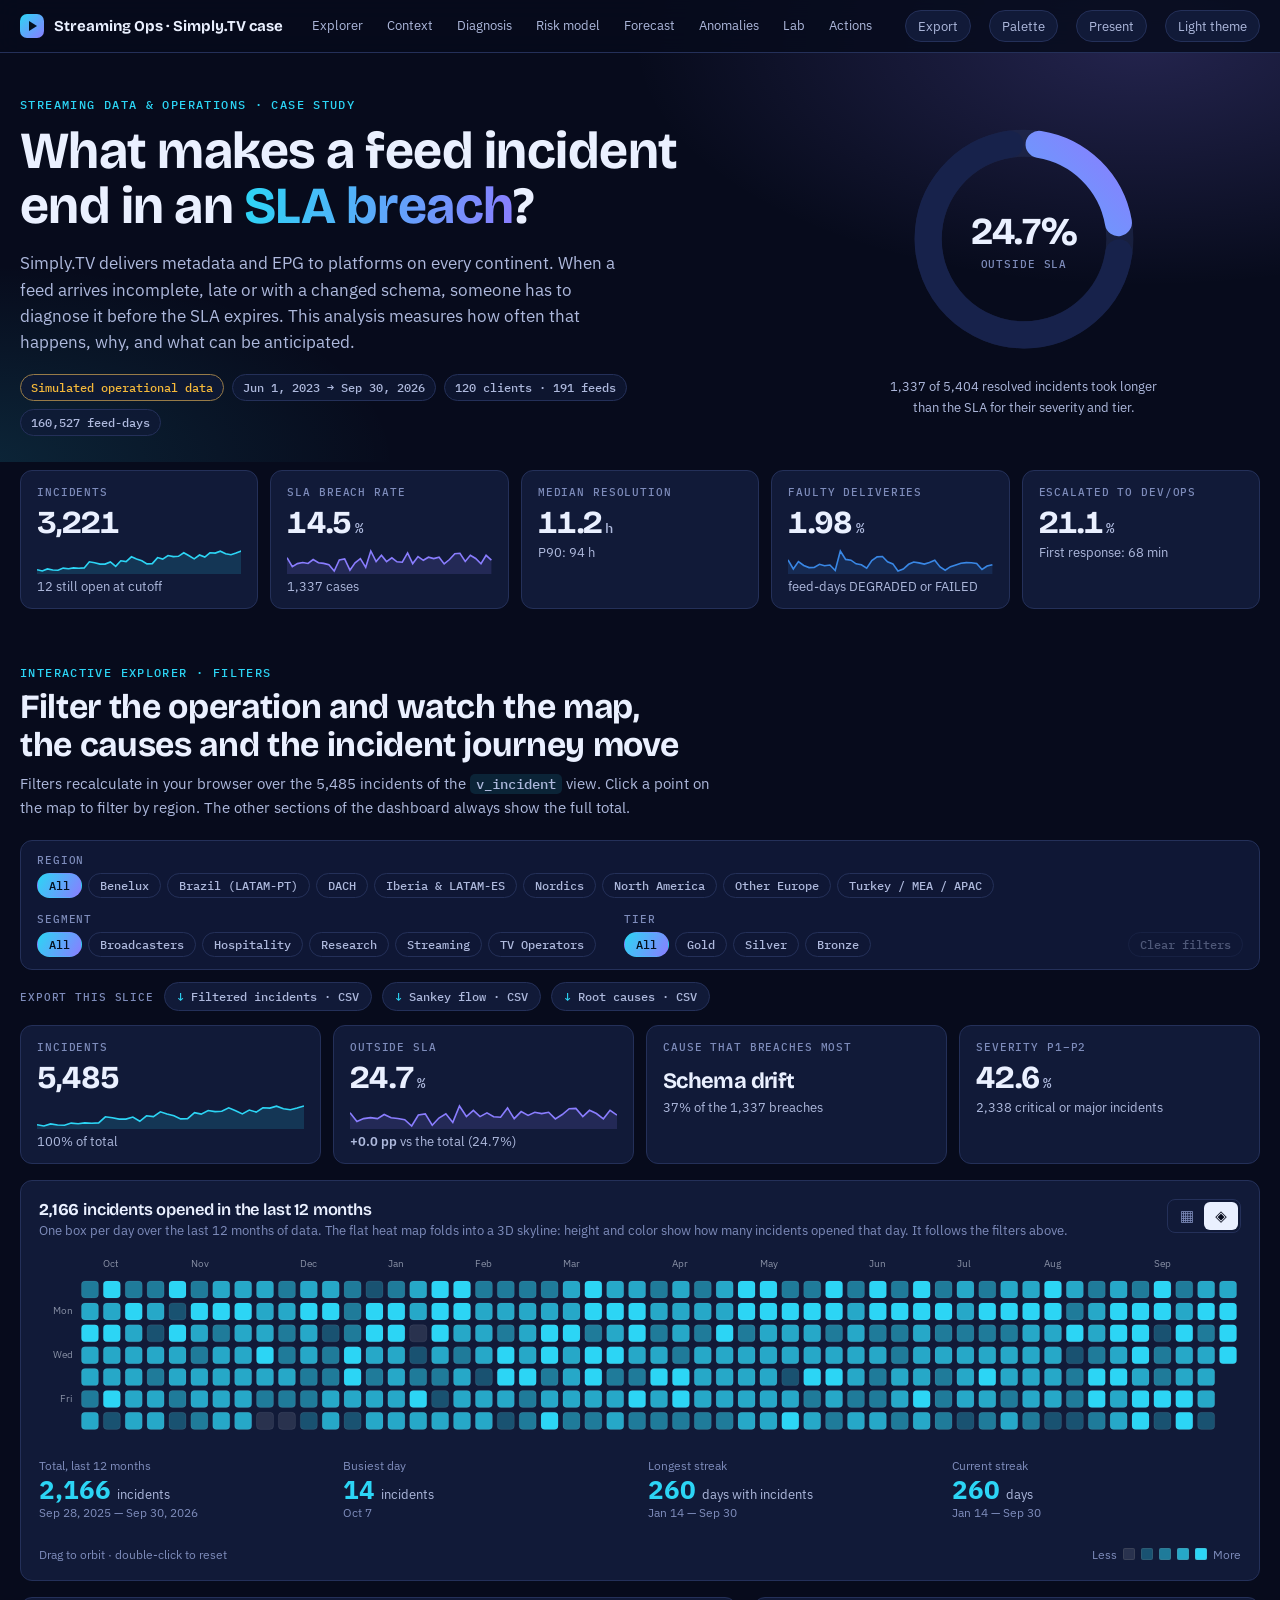
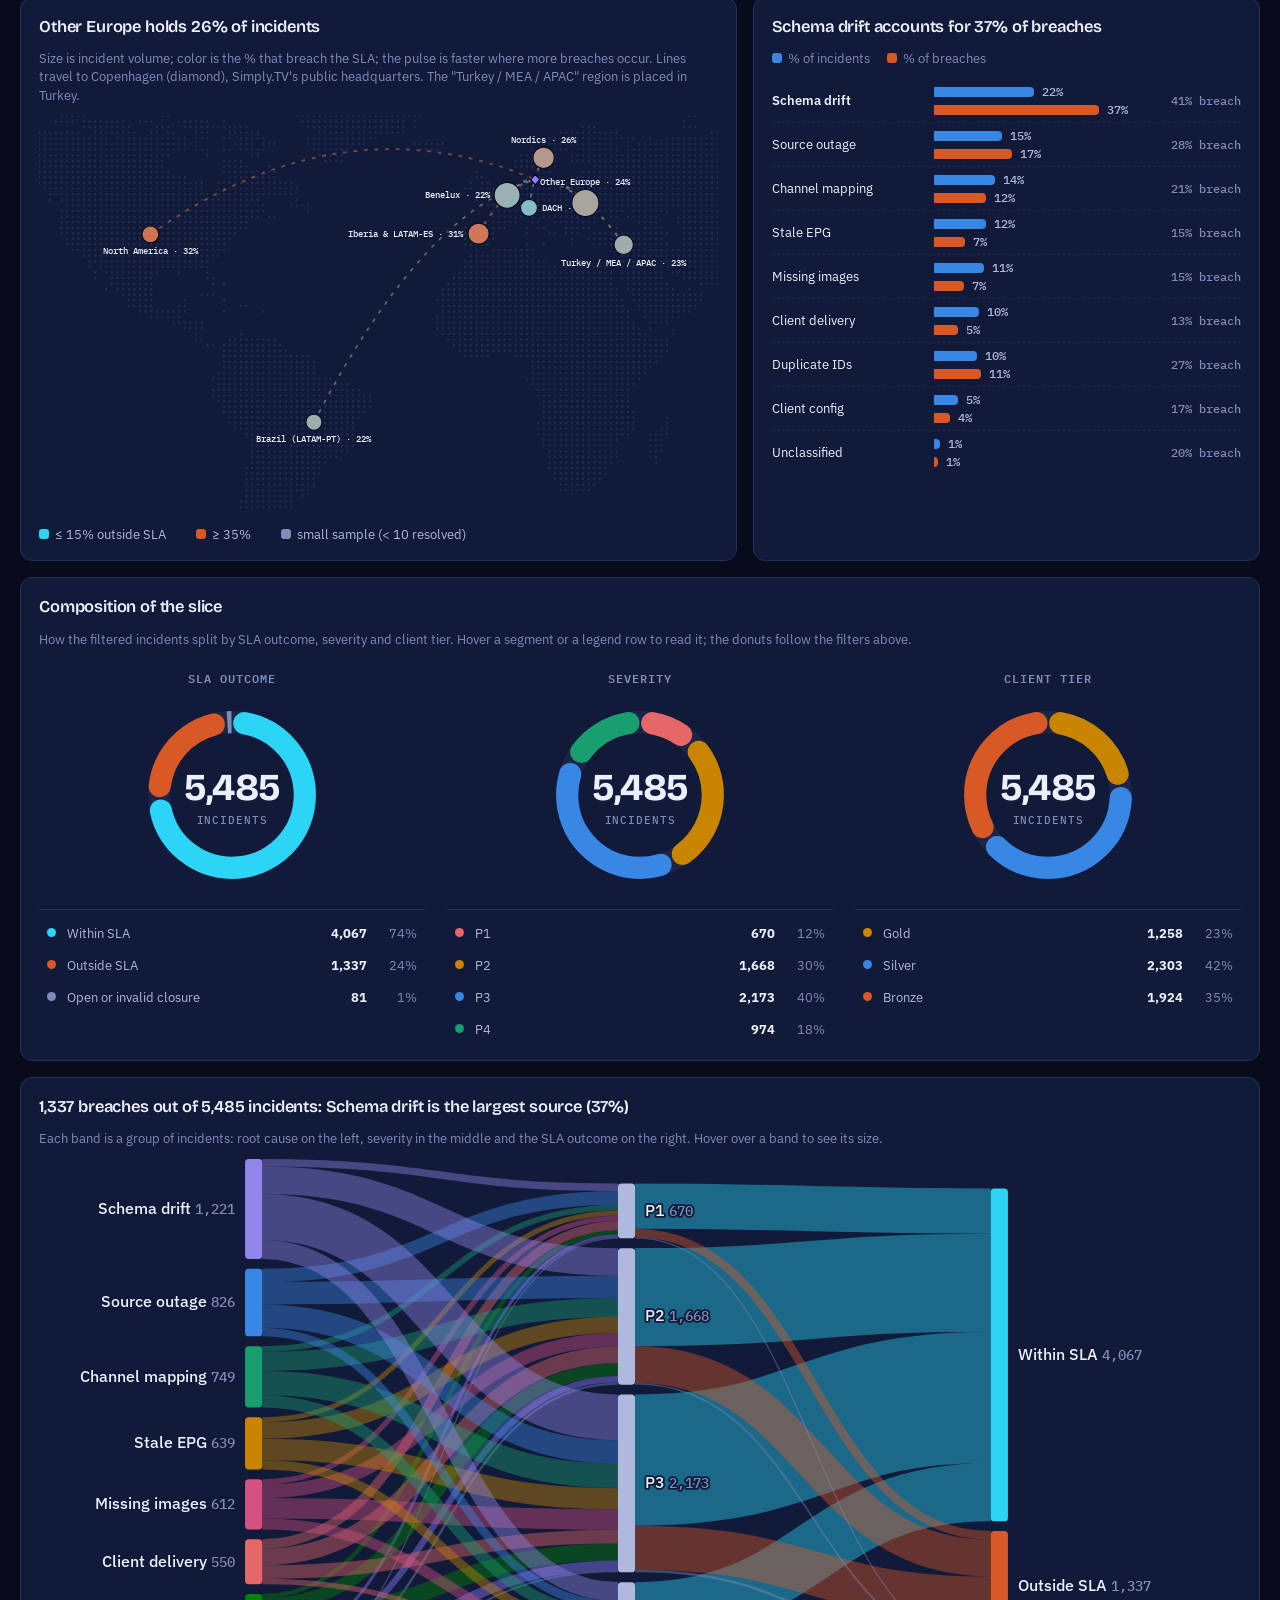
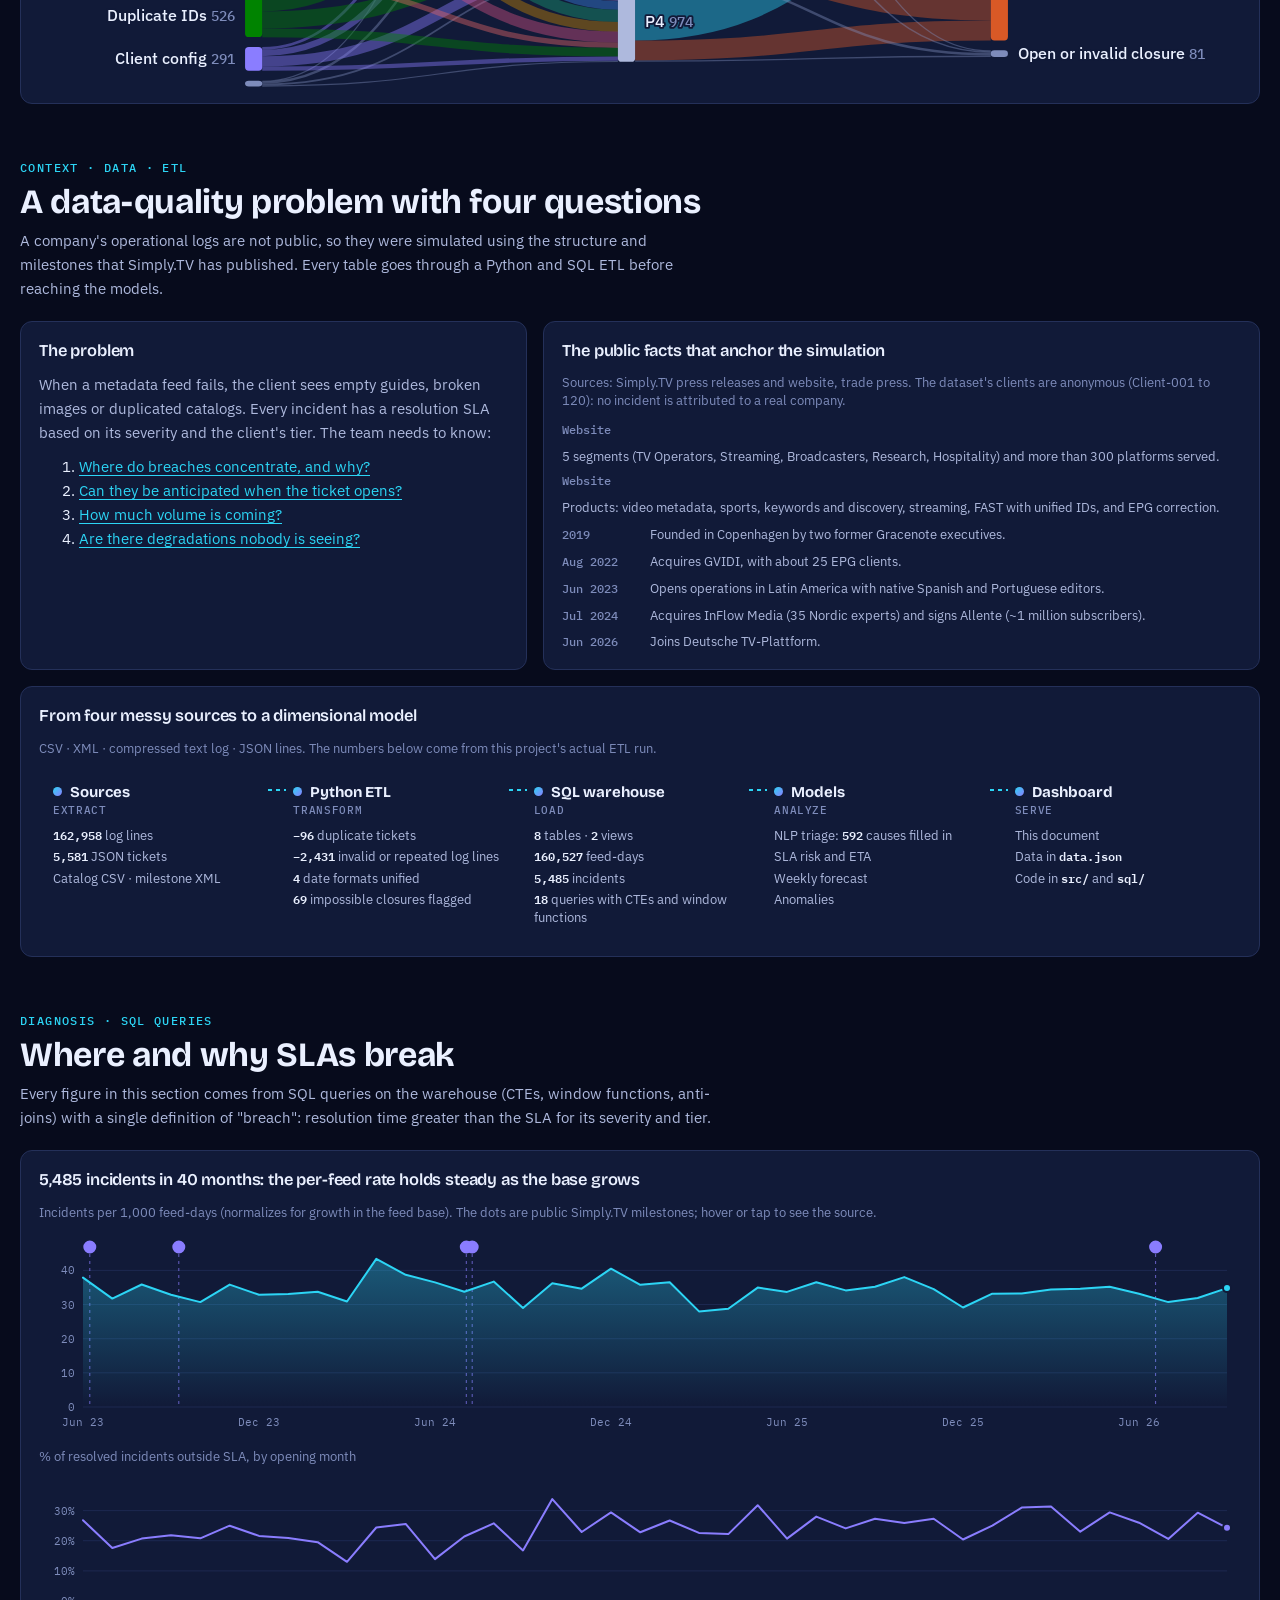
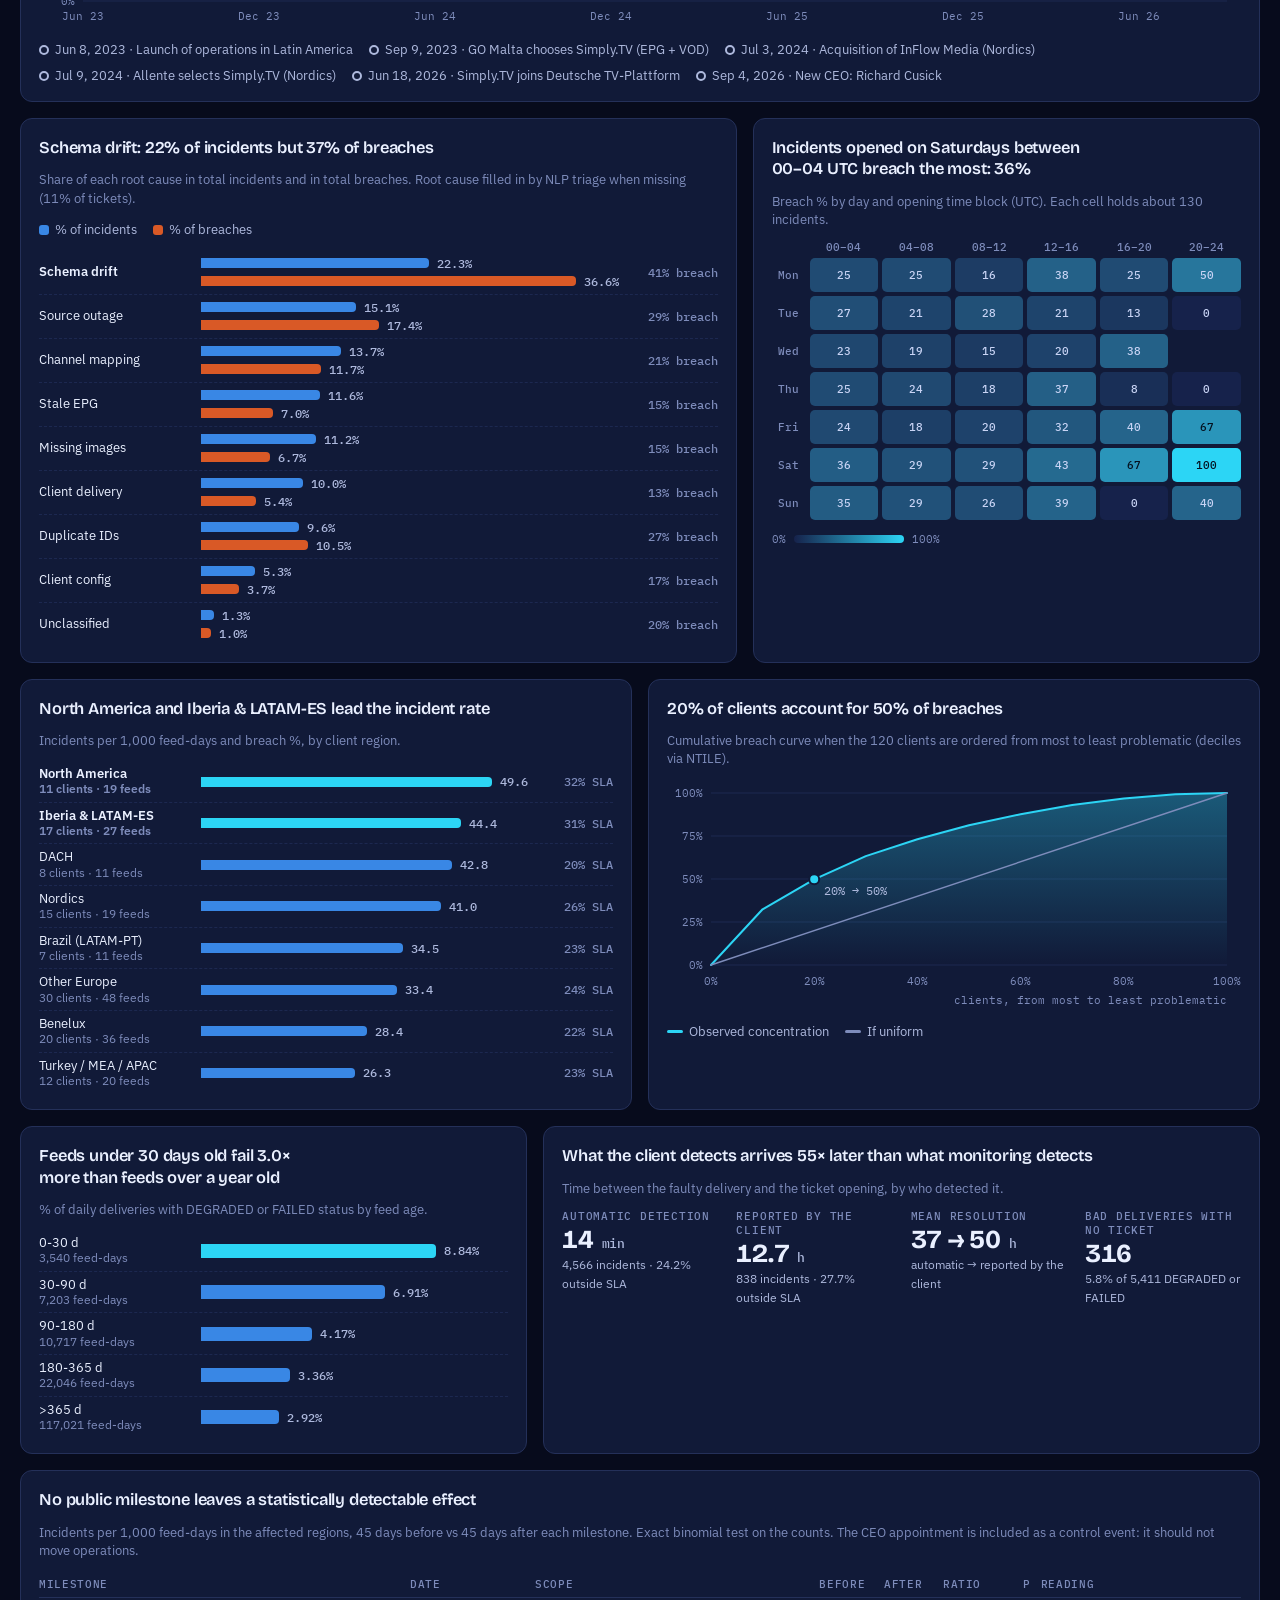
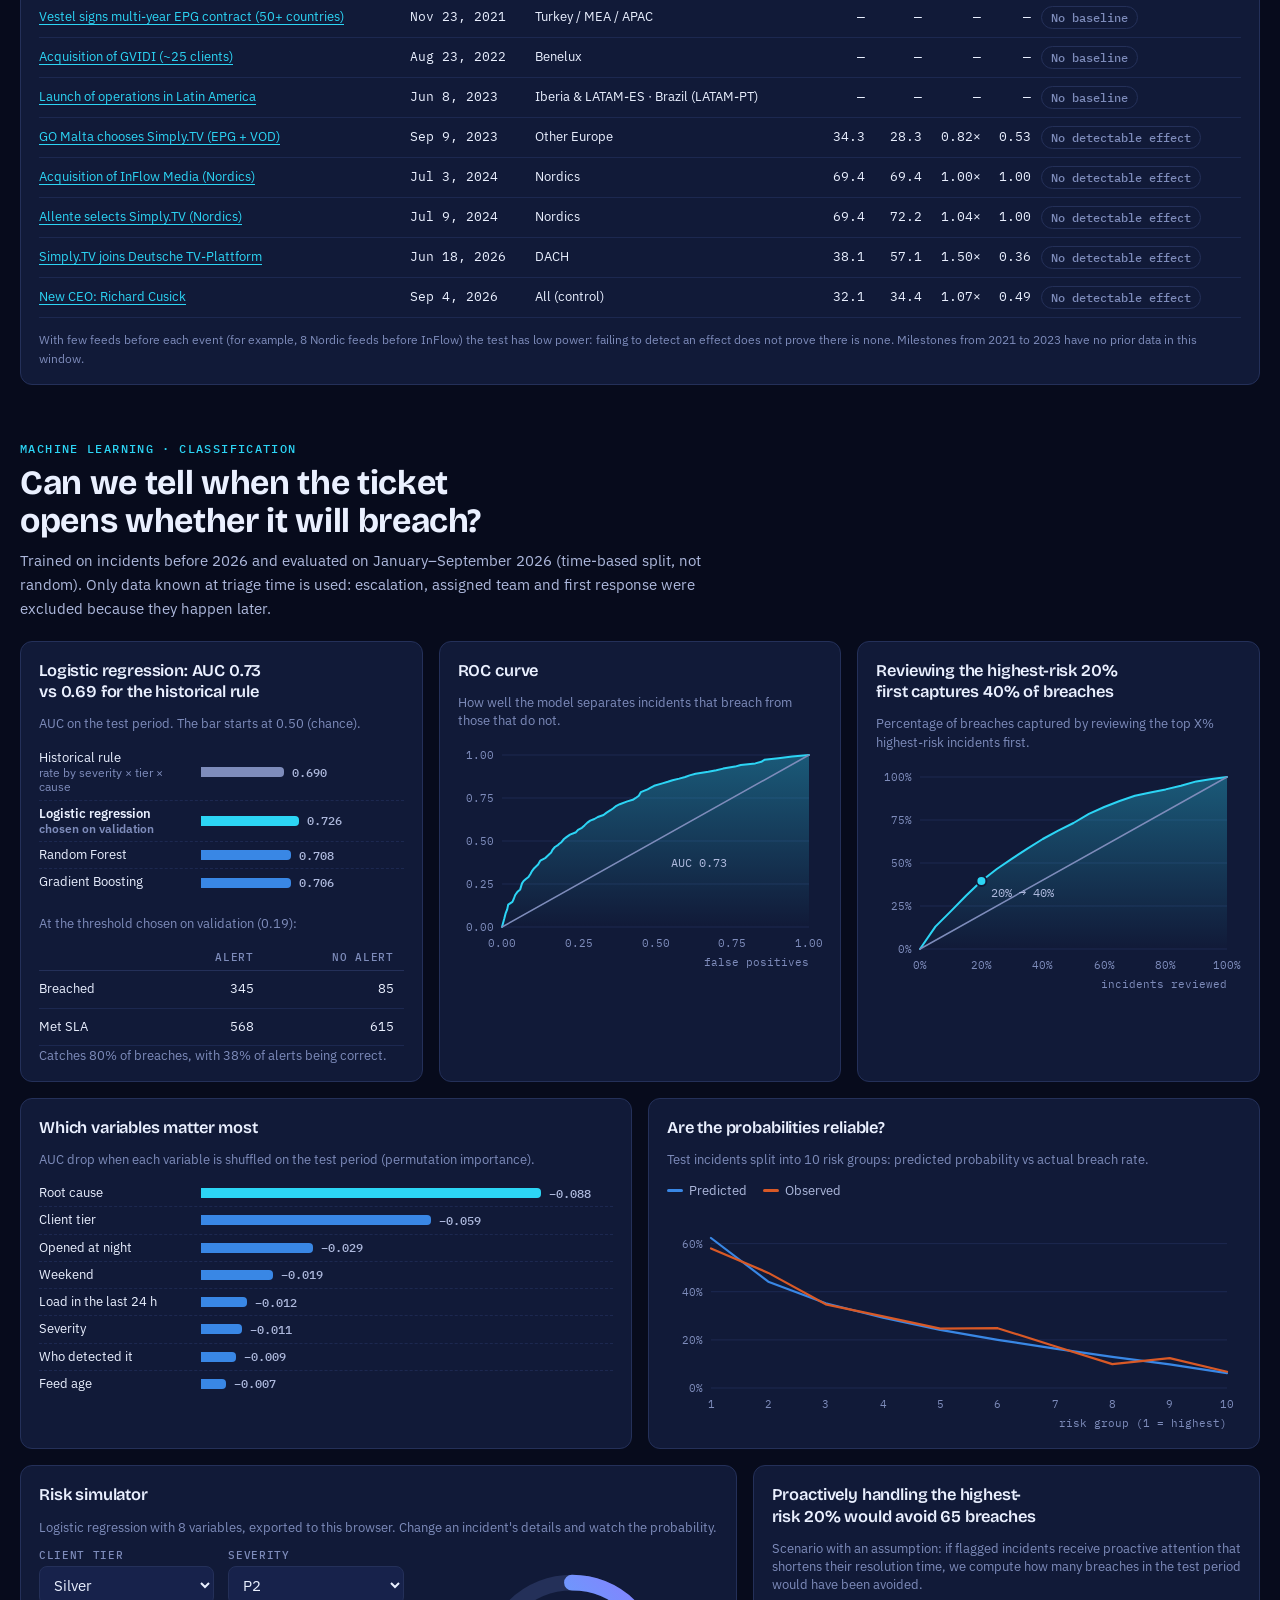
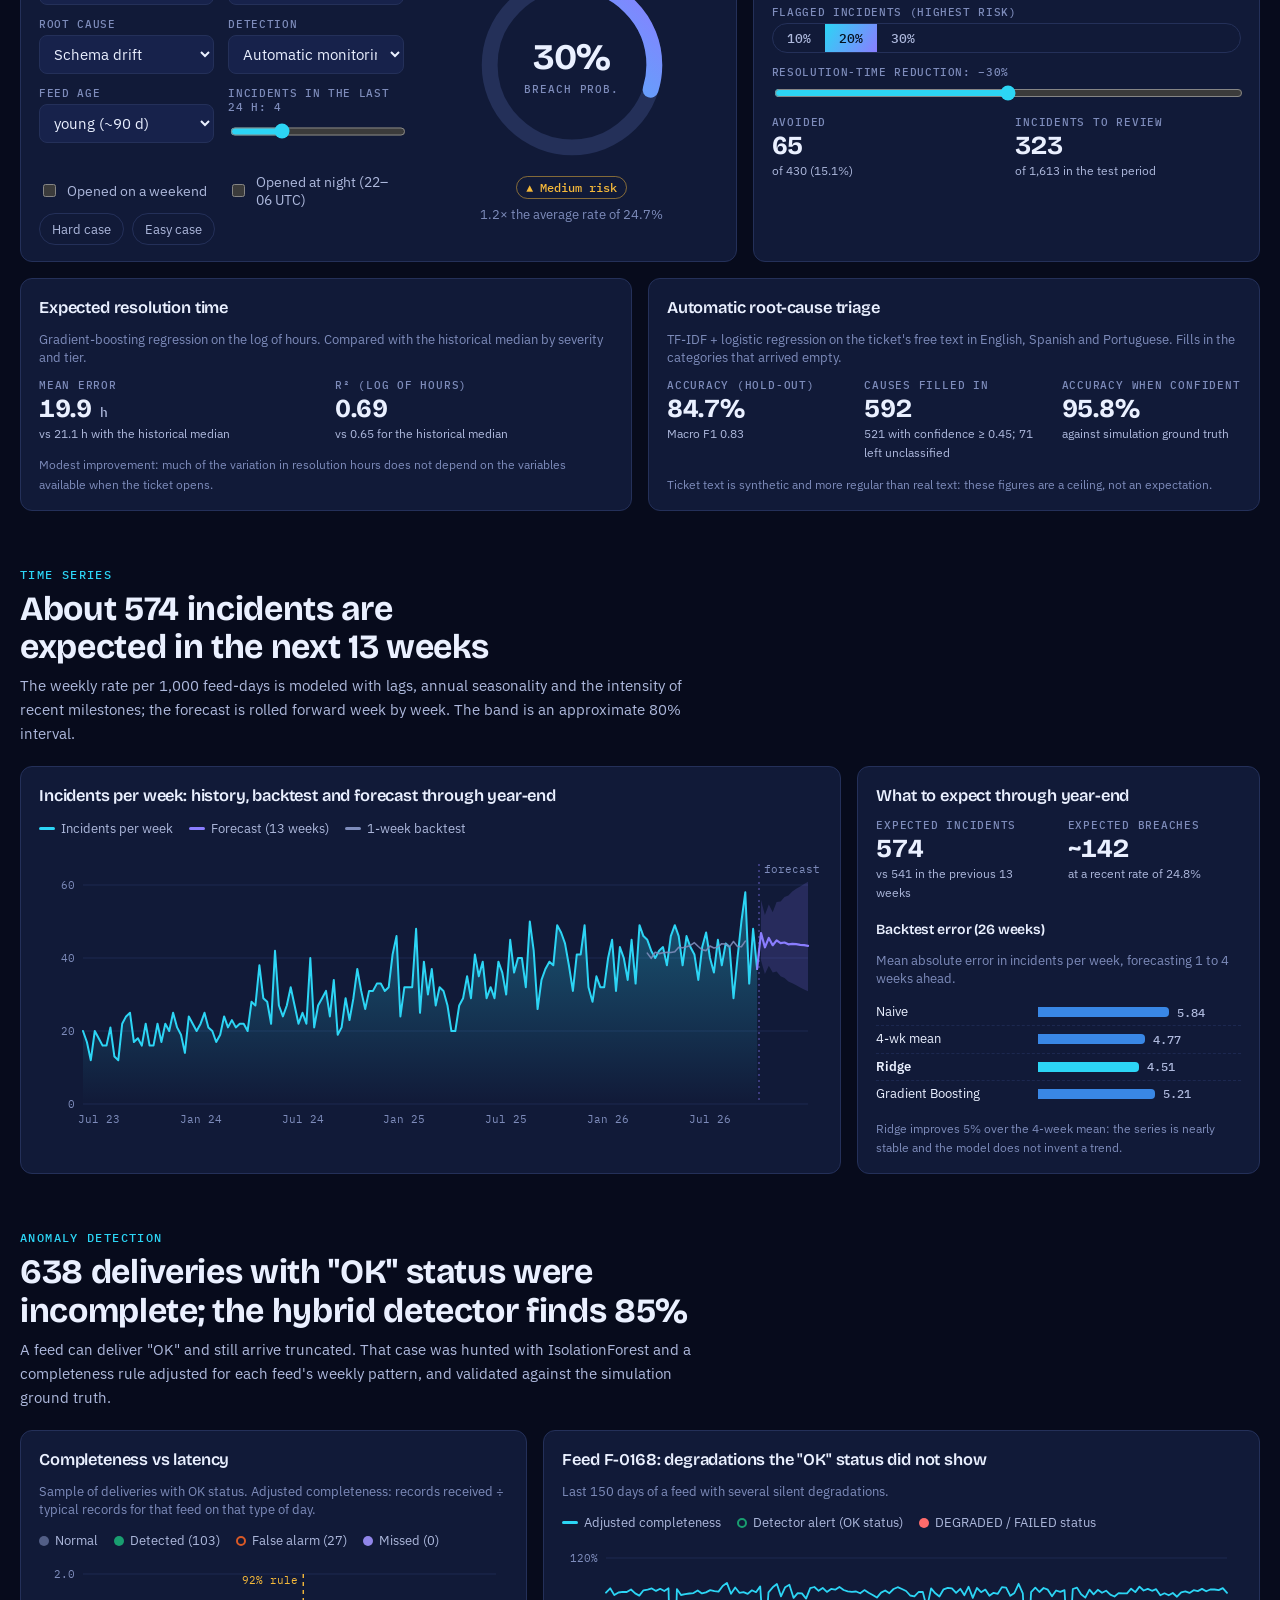
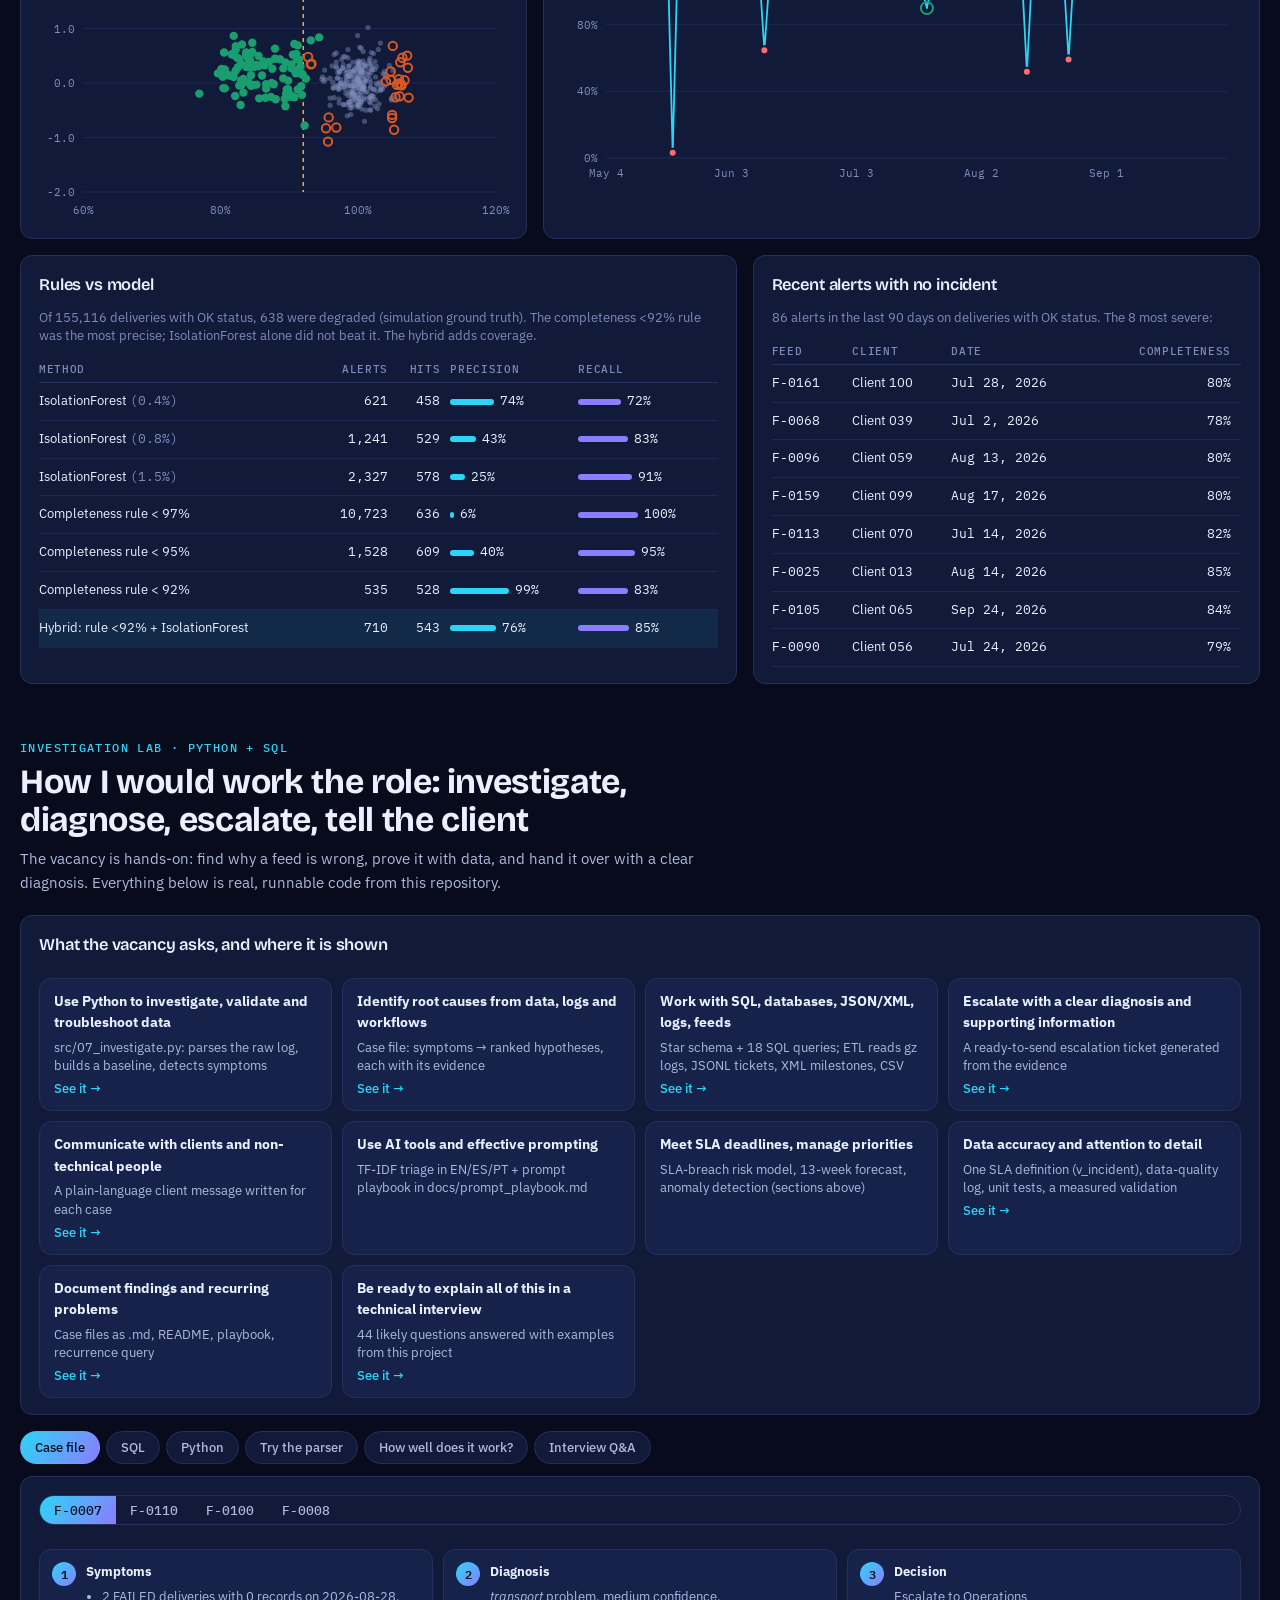
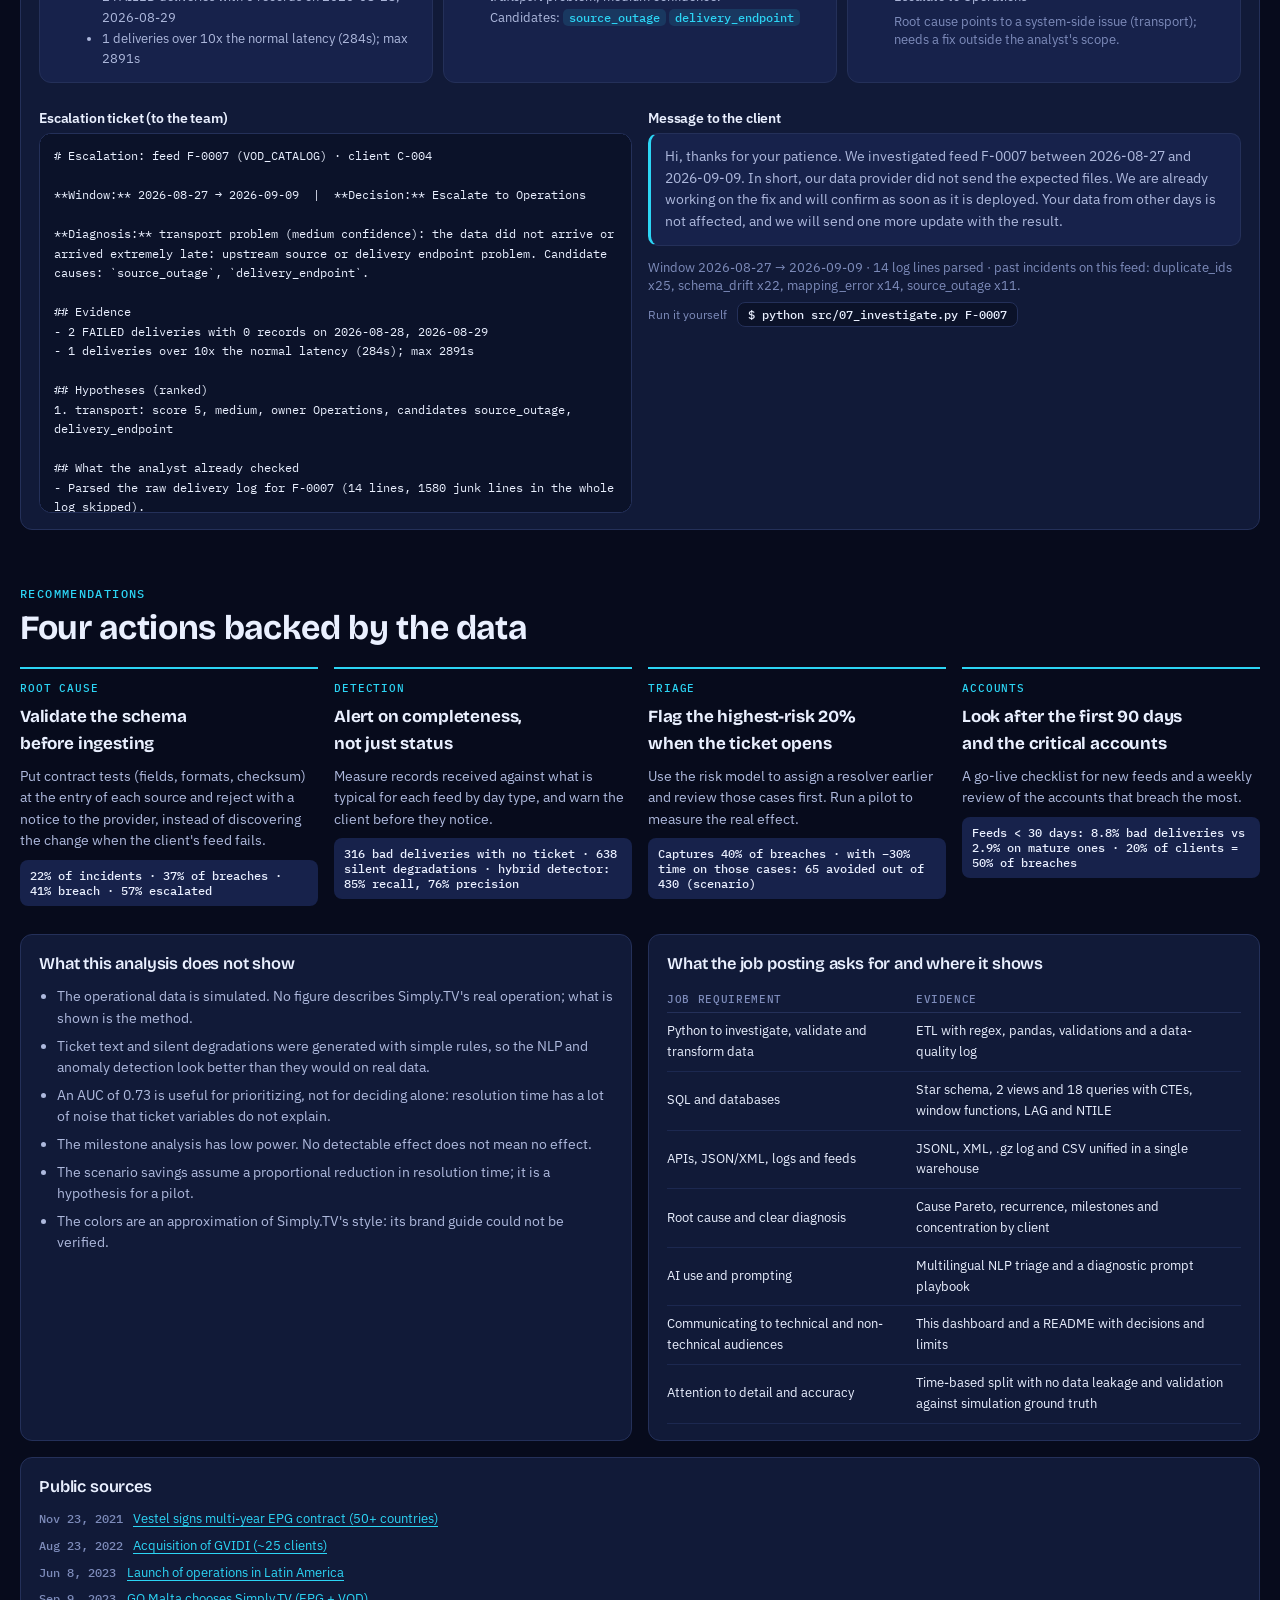
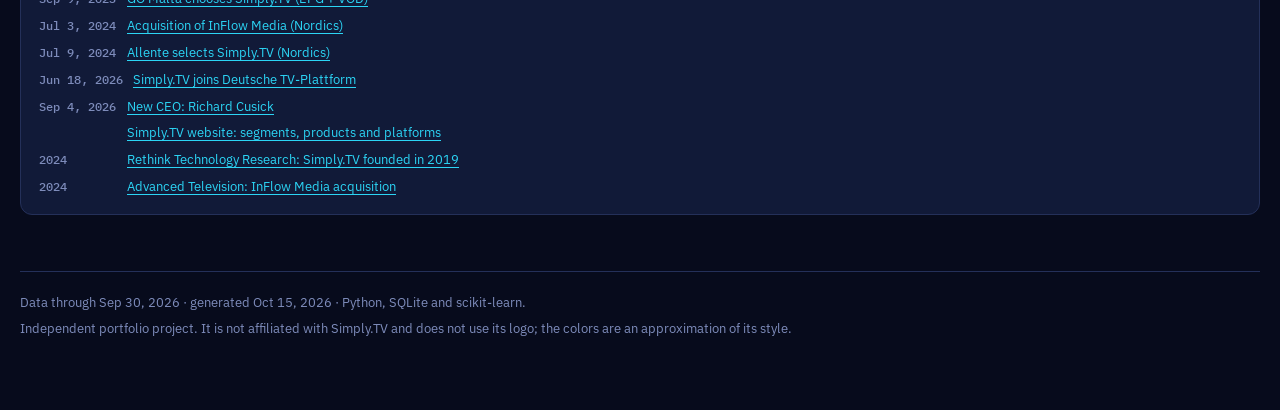
==== index.html @ c99c13b4 "Replay animations every time a chart re-enters the viewport" ====
<!doctype html>
<html lang="en" data-theme="dark">
<head>
<meta charset="utf-8">
<meta name="viewport" content="width=device-width,initial-scale=1,viewport-fit=cover">
<title>Streaming Ops Simply.TV</title>
<meta name="claude:viewport-fit-sides" content="cover">
<link rel="stylesheet" href="https://fonts.googleapis.com/css2?family=Bricolage+Grotesque:opsz,wght@12..96,500;12..96,700&family=IBM+Plex+Mono:wght@400;500&family=IBM+Plex+Sans:wght@400;500;600&display=swap">
<style>
/* LAYOUT: rail superior fijo con anclas; héroe asimétrico (tesis + anillo de SLA); secciones en rejilla de 12 columnas.
   COLOR: azul noche (marca aproximada) + cian y violeta de acento. Paleta categórica validada (8 slots) para gráficos.
   TIPO: Bricolage Grotesque (títulos) / IBM Plex Sans (texto) / IBM Plex Mono (datos). */
:root {
  --display: "Bricolage Grotesque", "Segoe UI", system-ui, sans-serif;
  --body: "IBM Plex Sans", "Segoe UI", system-ui, sans-serif;
  --mono: "IBM Plex Mono", ui-monospace, "SFMono-Regular", Menlo, monospace;

  --bg: #070b1c; --bg2: #0b1229; --surface: #111a38; --surface2: #17224b; --line: #243059; --grid: #1c2850;
  --ink: #eaf0ff; --ink2: #aeb9dd; --muted: #7e8cbb;
  --brand: #2cd5f5; --brand2: #8a7dff; --on-brand: #04111f;
  --good: #2fd18b; --warn: #f5b93a; --bad: #ff6b6b;
  --s1: #3987e5; --s2: #d95926; --s3: #199e70; --s4: #c98500; --s5: #d55181; --s6: #008300; --s7: #9085e9; --s8: #e66767;
  --heat-lo: #16224b; --heat-hi: #2cd5f5; --heat-ink: #c9d4f5; --heat-ink-hi: #04111f;
  --tip-bg: #0b1229; --glow1: rgba(138,125,255,.22); --glow2: rgba(44,213,245,.13);
  color-scheme: dark;
}
@media (prefers-color-scheme: light) {
  :root:not([data-theme="dark"]) {
    --bg: #f3f6fd; --bg2: #eaeffb; --surface: #ffffff; --surface2: #eef2fc; --line: #d5dcf0; --grid: #e4e9f6;
    --ink: #0d1530; --ink2: #424e78; --muted: #667399;
    --brand: #0a8fb3; --brand2: #5b45f0; --on-brand: #ffffff;
    --good: #0d8a5a; --warn: #a8700a; --bad: #d03b3b;
    --s1: #2a78d6; --s2: #eb6834; --s3: #1baf7a; --s4: #eda100; --s5: #e87ba4; --s6: #008300; --s7: #6250d6; --s8: #e34948;
    --heat-lo: #e8eefb; --heat-hi: #0a8fb3; --heat-ink: #35426b; --heat-ink-hi: #ffffff;
    --tip-bg: #ffffff; --glow1: rgba(91,69,240,.10); --glow2: rgba(10,143,179,.10);
    color-scheme: light;
  }
}
:root[data-theme="light"] {
  --bg: #f3f6fd; --bg2: #eaeffb; --surface: #ffffff; --surface2: #eef2fc; --line: #d5dcf0; --grid: #e4e9f6;
  --ink: #0d1530; --ink2: #424e78; --muted: #667399;
  --brand: #0a8fb3; --brand2: #5b45f0; --on-brand: #ffffff;
  --good: #0d8a5a; --warn: #a8700a; --bad: #d03b3b;
  --s1: #2a78d6; --s2: #eb6834; --s3: #1baf7a; --s4: #eda100; --s5: #e87ba4; --s6: #008300; --s7: #6250d6; --s8: #e34948;
  --heat-lo: #e8eefb; --heat-hi: #0a8fb3; --heat-ink: #35426b; --heat-ink-hi: #ffffff;
  --tip-bg: #ffffff; --glow1: rgba(91,69,240,.10); --glow2: rgba(10,143,179,.10);
  color-scheme: light;
}
:root[data-theme="dark"] {
  --bg: #070b1c; --bg2: #0b1229; --surface: #111a38; --surface2: #17224b; --line: #243059; --grid: #1c2850;
  --ink: #eaf0ff; --ink2: #aeb9dd; --muted: #7e8cbb;
  --brand: #2cd5f5; --brand2: #8a7dff; --on-brand: #04111f;
  --good: #2fd18b; --warn: #f5b93a; --bad: #ff6b6b;
  --s1: #3987e5; --s2: #d95926; --s3: #199e70; --s4: #c98500; --s5: #d55181; --s6: #008300; --s7: #9085e9; --s8: #e66767;
  --heat-lo: #16224b; --heat-hi: #2cd5f5; --heat-ink: #c9d4f5; --heat-ink-hi: #04111f;
  --tip-bg: #0b1229; --glow1: rgba(138,125,255,.22); --glow2: rgba(44,213,245,.13);
  color-scheme: dark;
}

* { box-sizing: border-box; }
html { scroll-behavior: smooth; scroll-padding-top: 76px; }
body {
  background: var(--bg); color: var(--ink); font: 400 15px/1.6 var(--body);
  padding-left: max(16px, env(safe-area-inset-left, 0px)); padding-right: max(16px, env(safe-area-inset-right, 0px));
  padding-block: 0 72px; -webkit-font-smoothing: antialiased;
}
body::before { content: ""; position: fixed; inset: 0 0 auto; height: env(safe-area-inset-top, 0px); z-index: 30; background: var(--bg); }
a { color: var(--brand); text-underline-offset: 3px; }
h1, h2, h3, h4 { font-family: var(--display); text-wrap: balance; margin: 0; letter-spacing: -.01em; }
p { margin: 0; }
button, select, input { font: inherit; color: inherit; }
:focus-visible { outline: 2px solid var(--brand); outline-offset: 2px; border-radius: 4px; }
.wrap { max-width: 1240px; margin: 0 auto; }
.mono { font-family: var(--mono); font-variant-numeric: tabular-nums; }
.num { font-variant-numeric: tabular-nums; }

/* ---------- rail superior ---------- */
.nav { position: sticky; top: env(safe-area-inset-top, 0px); z-index: 20; background: color-mix(in srgb, var(--bg) 84%, transparent);
  backdrop-filter: blur(12px); -webkit-backdrop-filter: blur(12px); border-bottom: 1px solid var(--line);
  margin-inline: calc(-1 * max(16px, env(safe-area-inset-left, 0px))); padding-inline: max(16px, env(safe-area-inset-left, 0px)); }
.nav-in { max-width: 1240px; margin: 0 auto; display: flex; align-items: center; gap: 18px; height: 52px; }
.brand { display: flex; align-items: center; gap: 10px; font: 700 15px var(--display); white-space: nowrap; color: var(--ink); text-decoration: none; }
.mark { width: 24px; height: 24px; border-radius: 7px; background: linear-gradient(135deg, var(--brand), var(--brand2)); display: grid; place-items: center; }
.mark::after { content: ""; border-left: 8px solid var(--on-brand); border-top: 5px solid transparent; border-bottom: 5px solid transparent; margin-left: 2px; }
.links { display: flex; gap: 2px; overflow-x: auto; scrollbar-width: none; flex: 1; min-width: 0; }
.links::-webkit-scrollbar { display: none; }
.links a { color: var(--ink2); text-decoration: none; font-size: 13px; padding: 6px 11px; border-radius: 999px; white-space: nowrap; }
.links a:hover { color: var(--ink); background: var(--surface2); }
.iconbtn { border: 1px solid var(--line); background: var(--surface); border-radius: 999px; height: 32px; padding: 0 12px; cursor: pointer; font-size: 12.5px; color: var(--ink2); white-space: nowrap; }
.iconbtn:hover { color: var(--ink); border-color: var(--muted); }

/* ---------- héroe ---------- */
.hero { position: relative; padding: 44px 0 26px; display: grid; grid-template-columns: minmax(0, 1.55fr) minmax(0, 1fr); gap: 36px; align-items: center; }
.hero::before { content: ""; position: absolute; inset: -60px -40px 0; z-index: -1; pointer-events: none;
  background: radial-gradient(55% 75% at 88% 10%, var(--glow1), transparent 70%), radial-gradient(45% 60% at 0% 100%, var(--glow2), transparent 70%); }
.hero-particles { position: absolute; inset: 0; width: 100%; height: 100%; z-index: -1; pointer-events: none; display: block;
  -webkit-mask-image: linear-gradient(to bottom, #000 70%, transparent); mask-image: linear-gradient(to bottom, #000 70%, transparent); }
.eyebrow { font: 500 11.5px var(--mono); letter-spacing: .12em; text-transform: uppercase; color: var(--brand); }
.hero h1 { font-size: clamp(30px, 4.6vw, 52px); line-height: 1.06; font-weight: 700; margin: 12px 0 16px; }
.hero h1 em { font-style: normal; background: linear-gradient(100deg, var(--brand), var(--brand2)); -webkit-background-clip: text; background-clip: text; color: transparent; }
.lede { color: var(--ink2); font-size: 16.5px; max-width: 62ch; }
.chips { display: flex; flex-wrap: wrap; gap: 8px; margin-top: 18px; }
.chip { font: 500 12px var(--mono); border: 1px solid var(--line); background: color-mix(in srgb, var(--surface) 70%, transparent); color: var(--ink2); padding: 5px 10px; border-radius: 999px; }
.chip.warn { border-color: color-mix(in srgb, var(--warn) 55%, var(--line)); color: var(--warn); }
.ringbox { display: grid; place-items: center; gap: 6px; text-align: center; }
.ring { position: relative; width: min(100%, 250px); aspect-ratio: 1; }
.ring svg { width: 100%; height: 100%; transform: rotate(-90deg); }
.ring .ctr { position: absolute; inset: 0; display: grid; place-content: center; text-align: center; }
.ring .big { font: 700 44px/1 var(--display); letter-spacing: -.02em; }
.ring .cap { font: 500 11px var(--mono); color: var(--muted); letter-spacing: .08em; text-transform: uppercase; margin-top: 6px; }
.ringnote { color: var(--ink2); font-size: 13px; max-width: 34ch; }

.kpis { display: grid; grid-template-columns: repeat(auto-fit, minmax(176px, 1fr)); gap: 12px; margin-top: 8px; }
.kpi { background: var(--surface); border: 1px solid var(--line); border-radius: 12px; padding: 14px 16px 12px; min-width: 0; }
.kpi .k { font: 500 11px var(--mono); letter-spacing: .08em; text-transform: uppercase; color: var(--muted); }
.kpi .v { font: 700 32px/1.1 var(--display); letter-spacing: -.02em; margin-top: 6px; font-variant-numeric: tabular-nums; }
.kpi .v small { font: 500 14px var(--mono); color: var(--ink2); margin-left: 3px; letter-spacing: 0; }
.kpi .s { height: 28px; margin-top: 6px; }
.kpi .d { font-size: 12.5px; color: var(--ink2); margin-top: 2px; }

/* ---------- secciones ---------- */
.sec { padding-top: 56px; }
.sec-h { display: grid; gap: 8px; margin-bottom: 20px; max-width: 78ch; }
.sec-h h2 { font-size: clamp(24px, 3vw, 34px); line-height: 1.12; font-weight: 700; }
.sec-h p { color: var(--ink2); }
.grid { display: grid; grid-template-columns: repeat(12, minmax(0, 1fr)); gap: 16px; }
.s12 { grid-column: span 12; } .s8 { grid-column: span 8; } .s7 { grid-column: span 7; } .s6 { grid-column: span 6; }
.s5 { grid-column: span 5; } .s4 { grid-column: span 4; } .s3 { grid-column: span 3; }
.card { background: var(--surface); border: 1px solid var(--line); border-radius: 12px; padding: 18px 18px 16px; min-width: 0; display: flex; flex-direction: column; gap: 12px; }
.card h3 { font-size: 16.5px; line-height: 1.3; font-weight: 600; }
.card .sub { color: var(--muted); font-size: 12.5px; line-height: 1.45; }
.card .foot { color: var(--muted); font-size: 12px; margin-top: auto; }
.card.flat { background: transparent; }
.legend { display: flex; flex-wrap: wrap; gap: 6px 16px; font-size: 12.5px; color: var(--ink2); }
.legend i { display: inline-block; width: 10px; height: 10px; border-radius: 3px; margin-right: 6px; vertical-align: -1px; }
.legend i.ln { height: 3px; border-radius: 2px; width: 16px; vertical-align: 3px; }
.legend i.ring-i { background: transparent !important; border: 2px solid; border-radius: 50%; }
.chart { position: relative; width: 100%; min-width: 0; }
.chart svg { display: block; overflow: visible; }
.chart text { font-family: var(--mono); font-size: 11px; fill: var(--muted); }
.chart .axis-t { fill: var(--muted); }
.chart .lab { fill: var(--ink2); font-size: 11.5px; }

/* barras HTML */
.brow { display: grid; grid-template-columns: minmax(96px, 150px) minmax(0, 1fr) auto; gap: 4px 12px; align-items: center; padding: 5px 0; }
.brow + .brow { border-top: 1px dashed var(--grid); }
.brow .bl { font-size: 13px; color: var(--ink); line-height: 1.25; }
.brow .bl small { display: block; color: var(--muted); font-size: 11.5px; }
.brow .bt { display: grid; gap: 3px; min-width: 0; }
.bline { display: flex; align-items: center; gap: 8px; min-width: 0; }
.bar { height: 10px; border-radius: 0 4px 4px 0; transform-origin: left center; min-width: 2px; }
.bline.big .bar { height: 14px; }
.bv { font: 500 11.5px var(--mono); color: var(--ink2); white-space: nowrap; font-variant-numeric: tabular-nums; }
.brow .br { font: 500 11.5px var(--mono); color: var(--muted); text-align: right; white-space: nowrap; }
.brow.hl .bl { font-weight: 600; }

/* mapa de calor */
.heat { display: grid; grid-template-columns: 34px repeat(6, minmax(0, 1fr)); gap: 4px; }
.heat .hh { font: 500 10.5px var(--mono); color: var(--muted); display: grid; place-items: center; text-align: center; }
.hc { border-radius: 5px; min-height: 34px; display: grid; place-items: center; font: 500 11px var(--mono); color: var(--heat-ink); cursor: default; }
.hc.hi { color: var(--heat-ink-hi); }
.scale { display: flex; align-items: center; gap: 8px; font: 11px var(--mono); color: var(--muted); }
.scale i { flex: 0 0 110px; height: 8px; border-radius: 4px; background: linear-gradient(90deg, var(--heat-lo), var(--heat-hi)); }

/* tablas */
.tw { overflow-x: auto; margin-inline: -4px; padding-inline: 4px; }
table { border-collapse: collapse; width: 100%; font-size: 13px; }
th { text-align: left; font: 500 11px var(--mono); letter-spacing: .06em; text-transform: uppercase; color: var(--muted); padding: 6px 10px 6px 0; border-bottom: 1px solid var(--line); white-space: nowrap; }
td { padding: 8px 10px 8px 0; border-bottom: 1px solid var(--grid); vertical-align: middle; }
td.n, th.n { text-align: right; font-family: var(--mono); font-variant-numeric: tabular-nums; }
tr.hl td { background: color-mix(in srgb, var(--brand) 8%, transparent); }
.pill { display: inline-flex; align-items: center; gap: 6px; font: 500 11.5px var(--mono); padding: 3px 9px; border-radius: 999px; border: 1px solid; white-space: nowrap; }
.pill.good { color: var(--good); border-color: color-mix(in srgb, var(--good) 50%, transparent); }
.pill.warn { color: var(--warn); border-color: color-mix(in srgb, var(--warn) 50%, transparent); }
.pill.bad { color: var(--bad); border-color: color-mix(in srgb, var(--bad) 50%, transparent); }
.pill.mute { color: var(--muted); border-color: var(--line); }
.minibar { display: inline-block; height: 6px; border-radius: 3px; background: var(--brand); vertical-align: middle; margin-right: 6px; }

/* estadísticas en línea */
.stats { display: grid; grid-template-columns: repeat(auto-fit, minmax(130px, 1fr)); gap: 14px 18px; }
.stat .k { font: 500 11px var(--mono); letter-spacing: .07em; text-transform: uppercase; color: var(--muted); }
.stat .v { font: 700 26px/1.15 var(--display); letter-spacing: -.01em; margin-top: 2px; font-variant-numeric: tabular-nums; }
.stat .v small { font: 500 12.5px var(--mono); color: var(--ink2); }
.stat .d { font-size: 12px; color: var(--ink2); }

/* pipeline */
.pipe { display: grid; grid-template-columns: repeat(5, minmax(0, 1fr)); gap: 0; position: relative; }
.node { position: relative; padding: 14px 14px 14px; min-width: 0; }
.node .nt { font: 700 15px var(--display); display: flex; align-items: center; gap: 8px; }
.node .nt i { width: 9px; height: 9px; border-radius: 50%; background: linear-gradient(135deg, var(--brand), var(--brand2)); flex: none; }
.node .nl { font: 500 11px var(--mono); letter-spacing: .06em; text-transform: uppercase; color: var(--muted); margin-top: 2px; }
.node ul { margin: 10px 0 0; padding: 0; list-style: none; display: grid; gap: 4px; color: var(--ink2); font-size: 12.5px; line-height: 1.4; }
.node li b { color: var(--ink); font-weight: 600; font-family: var(--mono); font-size: 12px; }
.node + .node::before { content: ""; position: absolute; left: -2px; top: 20px; width: 18px; height: 2px;
  background: repeating-linear-gradient(90deg, var(--brand) 0 4px, transparent 4px 8px); background-size: 16px 2px; animation: flow 1s linear infinite; transform: translateX(-9px); }
@keyframes flow { to { background-position: 16px 0; } }

/* simulador */
.sim { display: grid; grid-template-columns: minmax(0, 1.25fr) minmax(0, 1fr); gap: 22px; align-items: center; }
.fields { display: grid; grid-template-columns: repeat(2, minmax(0, 1fr)); gap: 12px 14px; }
.field { display: grid; gap: 4px; min-width: 0; }
.field label { font: 500 11px var(--mono); letter-spacing: .06em; text-transform: uppercase; color: var(--muted); }
.field select { background: var(--surface2); border: 1px solid var(--line); border-radius: 8px; padding: 8px 10px; width: 100%; min-width: 0; }
.field.chk { display: flex; align-items: center; gap: 8px; padding-top: 18px; }
.field.chk label { text-transform: none; letter-spacing: 0; font: 400 13.5px var(--body); color: var(--ink2); }
.field input[type=range] { width: 100%; accent-color: var(--brand); }
.presets { display: flex; flex-wrap: wrap; gap: 8px; margin-top: 4px; }
.seg { display: inline-flex; border: 1px solid var(--line); border-radius: 999px; overflow: hidden; }
.seg button { border: 0; background: transparent; padding: 6px 14px; cursor: pointer; font: 500 12.5px var(--mono); color: var(--ink2); }
.seg button[aria-pressed="true"] { background: linear-gradient(120deg, var(--brand), var(--brand2)); color: var(--on-brand); }
.riskbox { display: grid; place-items: center; gap: 8px; text-align: center; }
.riskbox .ring { width: min(100%, 190px); }
.riskbox .big { font-size: 36px; }

/* acciones */
.acts { display: grid; grid-template-columns: repeat(auto-fit, minmax(260px, 1fr)); gap: 16px; }
.act { border-top: 2px solid var(--brand); padding-top: 12px; display: grid; gap: 8px; align-content: start; }
.act .tag { font: 500 11px var(--mono); letter-spacing: .08em; text-transform: uppercase; color: var(--brand); }
.act h3 { font-size: 17px; }
.act p { color: var(--ink2); font-size: 13.5px; }
.act .ev { font: 500 12px var(--mono); color: var(--ink); background: var(--surface2); border-radius: 8px; padding: 8px 10px; }
.two { display: grid; grid-template-columns: repeat(2, minmax(0, 1fr)); gap: 22px; }
ul.plain { margin: 0; padding-left: 18px; color: var(--ink2); display: grid; gap: 6px; font-size: 13.5px; }
ul.src { margin: 0; padding: 0; list-style: none; display: grid; gap: 6px; font-size: 13px; color: var(--ink2); }
ul.src li { display: flex; gap: 10px; align-items: baseline; flex-wrap: wrap; }
ul.src .dt { font: 500 11.5px var(--mono); color: var(--muted); min-width: 78px; }
.callout { border-left: 3px solid var(--warn); background: color-mix(in srgb, var(--warn) 9%, transparent); padding: 10px 14px; border-radius: 0 8px 8px 0; font-size: 13.5px; color: var(--ink2); }

/* tooltip */
.tip { position: fixed; left: 0; top: 0; z-index: 50; pointer-events: none; background: var(--tip-bg); border: 1px solid var(--line); border-radius: 8px;
  padding: 8px 10px; font-size: 12.5px; line-height: 1.45; max-width: 260px; box-shadow: 0 8px 24px rgba(0, 0, 0, .28); color: var(--ink); }
.tip b { font-weight: 600; } .tip .m { color: var(--muted); font-family: var(--mono); font-size: 11.5px; }
.tip .r { display: flex; justify-content: space-between; gap: 14px; } .tip .r span:last-child { font-family: var(--mono); }
.tip i { display: inline-block; width: 8px; height: 8px; border-radius: 2px; margin-right: 6px; }

footer { margin-top: 56px; padding-top: 20px; border-top: 1px solid var(--line); color: var(--muted); font-size: 12.5px; display: grid; gap: 6px; }

@media (max-width: 980px) {
  .hero { grid-template-columns: 1fr; gap: 24px; }
  .s8, .s7, .s6, .s5, .s4, .s3 { grid-column: span 12; }
  .pipe { grid-template-columns: 1fr; }
  .node + .node::before { left: 14px; top: -6px; width: 2px; height: 14px; transform: none; background: repeating-linear-gradient(180deg, var(--brand) 0 4px, transparent 4px 8px); animation: none; }
  .sim, .two { grid-template-columns: 1fr; }
}
@media (max-width: 520px) {
  .brow { grid-template-columns: minmax(84px, 112px) minmax(0, 1fr) auto; gap: 4px 8px; }
  .fields { grid-template-columns: 1fr; }
  .brand span { display: none; }
}
@media (prefers-reduced-motion: reduce) { * { animation: none !important; transition: none !important; scroll-behavior: auto !important; } }

/* ---------- explorador, mapa, Sankey ---------- */
code { font: 500 .92em var(--mono); background: color-mix(in srgb, var(--brand) 12%, transparent); padding: 1px 6px; border-radius: 5px; }
.filters { flex-direction: row; flex-wrap: wrap; gap: 14px 28px; align-items: flex-start; position: sticky; top: calc(env(safe-area-inset-top, 0px) + 58px); z-index: 15;
  background: color-mix(in srgb, var(--surface) 92%, transparent); backdrop-filter: blur(10px); padding: 12px 16px; }
.fg { display: grid; gap: 6px; min-width: 0; }
.fl { font: 500 11px var(--mono); letter-spacing: .08em; text-transform: uppercase; color: var(--muted); }
.fchips { display: flex; flex-wrap: wrap; gap: 6px; }
.fchips button, .reset { border: 1px solid var(--line); background: transparent; color: var(--ink2); padding: 4px 11px; border-radius: 999px; cursor: pointer; font: 500 12px var(--mono); transition: background .2s, color .2s, border-color .2s, transform .15s; }
.fchips button:hover, .reset:hover:not(:disabled) { border-color: var(--brand); color: var(--ink); transform: translateY(-1px); }
.fchips button[aria-pressed="true"] { background: linear-gradient(120deg, var(--brand), var(--brand2)); color: var(--on-brand); border-color: transparent; }
.reset:disabled { opacity: .4; cursor: default; }
.frs { align-self: end; margin-left: auto; }
.vt { font: 700 22px/1.2 var(--display); display: inline-block; padding-top: 6px; }
.dlt { font-weight: 600; } .dlt.up { color: var(--s2); } .dlt.dn { color: var(--s3); }
.lg { margin-right: 14px; white-space: nowrap; } .lg i { display: inline-block; width: 10px; height: 10px; border-radius: 3px; margin-right: 6px; }
.map svg { width: 100%; height: auto; display: block; }
.map .land { stroke: var(--line); stroke-width: 3.1; stroke-linecap: round; fill: none; opacity: .9; }
.map .arc { fill: none; stroke-dasharray: 5 9; animation: dash 2.2s linear infinite; transition: stroke-width .5s, opacity .4s, stroke .5s; }
.map .mk { cursor: pointer; transition: opacity .4s; outline: none; }
.map .mk .dot { transition: r .5s cubic-bezier(.2,.7,.2,1), fill .5s; stroke: var(--bg); stroke-width: 1.5; }
.map .mk:hover .dot, .map .mk:focus-visible .dot { stroke: var(--ink); }
.map .pulse { pointer-events: none; transition: r .5s; transform-box: fill-box; transform-origin: center; animation: pulse 3s ease-out infinite; opacity: .5; }
.map .mlab { font: 500 12.5px var(--mono); fill: var(--ink); paint-order: stroke; stroke: var(--surface); stroke-width: 3.5px; stroke-linejoin: round; pointer-events: none; }
.map .hub { fill: var(--brand2); stroke: var(--bg); stroke-width: 1.5; }
.map .hublab { font: 500 11px var(--mono); fill: var(--muted); paint-order: stroke; stroke: var(--surface); stroke-width: 3px; }
@keyframes dash { to { stroke-dashoffset: -28; } }
@keyframes pulse { 0% { transform: scale(1); opacity: .55; } 80%, 100% { transform: scale(2.6); opacity: 0; } }
#mapLeg span { display: inline-flex; align-items: center; margin-right: 14px; }
.sankey svg { width: 100%; height: auto; display: block; overflow: visible; }
.sk-l { fill: none; opacity: .42; transition: opacity .2s; }
.sk-l:hover { opacity: .85; }
.sk-t { font: 500 13px var(--body); fill: var(--ink); paint-order: stroke; stroke: var(--surface); stroke-width: 3px; stroke-linejoin: round; pointer-events: none; }
.sk-n { font: 500 11.5px var(--mono); fill: var(--muted); }

/* ---------- modo presentación ---------- */
.pbar { position: fixed; left: 50%; bottom: calc(14px + env(safe-area-inset-bottom, 0px)); transform: translateX(-50%); z-index: 40; display: flex; align-items: center; gap: 10px;
  padding: 8px 12px; border: 1px solid var(--line); border-radius: 999px; background: color-mix(in srgb, var(--surface) 88%, transparent); backdrop-filter: blur(12px); box-shadow: 0 8px 30px rgba(0,0,0,.28); }
.pbar[hidden] { display: none; }
.pbar button { border: 0; background: transparent; color: var(--ink); cursor: pointer; font: 600 15px var(--mono); padding: 4px 10px; border-radius: 999px; }
.pbar button:disabled { opacity: .3; cursor: default; }
.pbar .pexit { font-size: 12px; color: var(--ink2); border-left: 1px solid var(--line); border-radius: 0; padding-left: 14px; }
.pdots { display: flex; gap: 7px; }
.pdots button { width: 9px; height: 9px; padding: 0; background: var(--line); transition: transform .2s, background .2s; }
.pdots button.on { background: linear-gradient(120deg, var(--brand), var(--brand2)); transform: scale(1.5); }
body.present .nav, body.present footer:not(.slide-on) { display: none; }
body.present main.wrap { min-height: 100vh; display: flex; flex-direction: column; justify-content: center; padding-bottom: 84px; }
body.present main.wrap > :not(.slide-on) { display: none !important; }
body.present .sec { padding-top: 20px; }
body.present .hero { padding-top: 12px; }
body.present .filters { position: static; }
@media (max-width: 520px) { .filters { position: static; } .pbar .pexit { display: none; } }

html, body { overflow-x: clip; }
.map, .sankey { overflow-x: auto; scrollbar-width: thin; }
@media (max-width: 700px) { .map svg { min-width: 620px; } .sankey svg { min-width: 760px; } }

/* ---------- exportación ---------- */
.xmenu-wrap { position: relative; }
.xmenu { position: absolute; right: 0; top: calc(100% + 8px); z-index: 60; min-width: 270px; max-height: 70vh; overflow: auto; padding: 8px; display: grid; gap: 2px;
  background: var(--surface); border: 1px solid var(--line); border-radius: 12px; box-shadow: 0 14px 40px rgba(0,0,0,.35); }
.xmenu[hidden] { display: none; }
.xmenu .xg { font: 500 10.5px var(--mono); letter-spacing: .09em; text-transform: uppercase; color: var(--muted); padding: 8px 10px 4px; }
.xmenu button { text-align: left; border: 0; background: transparent; color: var(--ink); font: 400 13px var(--body); padding: 7px 10px; border-radius: 8px; cursor: pointer; }
.xmenu button:hover, .xmenu button:focus-visible { background: var(--surface2); }
.xbar { display: flex; flex-wrap: wrap; align-items: center; gap: 8px 10px; margin-top: 12px; }
.xbtn { border: 1px solid var(--line); background: var(--surface); color: var(--ink2); padding: 6px 12px; border-radius: 999px; cursor: pointer; font: 500 12px var(--mono); transition: border-color .2s, color .2s, transform .15s; }
.xbtn:hover { border-color: var(--brand); color: var(--ink); transform: translateY(-1px); }
.xbtn::before { content: "↓ "; color: var(--brand); }
.xtoast { position: fixed; left: 50%; bottom: calc(24px + env(safe-area-inset-bottom, 0px)); transform: translate(-50%, 20px); opacity: 0; pointer-events: none; z-index: 70;
  background: var(--surface2); color: var(--ink); border: 1px solid var(--line); padding: 9px 16px; border-radius: 999px; font: 500 12.5px var(--mono); transition: opacity .25s, transform .25s; box-shadow: 0 8px 30px rgba(0,0,0,.3); }
.xtoast.on { opacity: 1; transform: translate(-50%, 0); }
body.present .xbar { display: none; }

/* ===== incident skyline (first chart) ===== */
.sky-h { display: flex; justify-content: space-between; align-items: flex-start; gap: 14px; flex-wrap: wrap; }
.sky-tg { position: relative; display: inline-flex; border: 1px solid var(--line); border-radius: 8px; padding: 2px; flex: none; }
.sky-tg i { position: absolute; top: 2px; bottom: 2px; left: 2px; width: 34px; border-radius: 6px; background: var(--ink); transition: transform .5s cubic-bezier(.65,0,.35,1); }
.sky-tg.is3 i { transform: translateX(100%); }
.sky-tg button { position: relative; z-index: 1; width: 34px; height: 28px; border: 0; background: none; cursor: pointer; color: var(--muted); font-size: 15px; transition: color .5s; }
.sky-tg button.on { color: var(--bg); }
.sky-stage { position: relative; width: 100%; margin-top: 8px; overflow: hidden; border-radius: 8px; }
.sky-stage canvas { display: block; outline: none; max-width: none; }
.sky-tip { position: absolute; top: 0; left: 0; z-index: 5; pointer-events: none; white-space: nowrap; padding: 6px 9px; border-radius: 6px; font-size: 12px; background: var(--ink); color: var(--bg); opacity: 0; transition: opacity .15s; }
.sky-stats { display: grid; grid-template-columns: repeat(auto-fit, minmax(150px, 1fr)); gap: 12px 16px; padding-top: 10px; }
.sky-stats b { display: block; font-size: 26px; line-height: 1.1; font-weight: 700; color: var(--sky-accent, var(--s1)); font-variant-numeric: tabular-nums; }
.sky-stats span { display: block; font-size: 12px; color: var(--muted); }
.sky-ft { display: flex; justify-content: space-between; align-items: center; gap: 10px; flex-wrap: wrap; padding-top: 10px; font-size: 12px; color: var(--muted); }
.sky-lg { display: inline-flex; align-items: center; gap: 6px; }
.sky-lg button { width: 12px; height: 12px; border: 0; border-radius: 2px; padding: 0; cursor: pointer; box-shadow: inset 0 0 0 1px rgba(127,127,127,.2); transition: transform .2s; }
.sky-lg button:hover { transform: scale(1.3); }
body.present .sky-ft { display: none; }

/* ===== palette switcher ===== */
.pmenu { min-width: 250px; }
.pmenu button { display: flex; align-items: center; gap: 12px; }
.pmenu button em { display: block; font-style: normal; font-size: 11.5px; color: var(--muted); }
.pmenu button b { font-weight: 600; }
.pmenu button[aria-checked="true"] { background: var(--surface2); box-shadow: inset 0 0 0 1px var(--brand); }
.psw { display: inline-flex; flex: none; border-radius: 8px; overflow: hidden; box-shadow: 0 0 0 1px var(--line); }
.psw i { width: 16px; height: 26px; }
body.present #palBtn { display: none; }

/* ===== investigation lab ===== */
.cov { display: grid; grid-template-columns: repeat(auto-fit, minmax(290px, 1fr)); gap: 10px; margin-top: 10px; }
.cv { border: 1px solid var(--line); border-radius: 12px; padding: 12px 14px; display: grid; gap: 4px; background: var(--surface2); align-content: start; }
.cv b { font-size: 13.5px; } .cv span { font-size: 12.5px; color: var(--ink2); line-height: 1.45; }
.link { justify-self: start; border: 0; background: none; color: var(--brand); cursor: pointer; font: 500 12.5px var(--body); padding: 2px 0; }
.tabs { display: flex; gap: 6px; flex-wrap: wrap; margin-bottom: 12px; }
.tabs button { border: 1px solid var(--line); background: var(--surface); color: var(--ink2); border-radius: 999px; padding: 7px 14px; font: 500 13px var(--body); cursor: pointer; }
.tabs button[aria-selected="true"] { background: linear-gradient(120deg, var(--brand), var(--brand2)); color: var(--on-brand); border-color: transparent; }
.labpane h4 { margin: 0 0 6px; font: 600 14px var(--body); }
.lb { margin: 18px 0 26px; } .lb:first-of-type { margin-top: 12px; }
.code { border: 1px solid var(--line); border-radius: 12px; overflow: hidden; background: var(--bg2); margin: 8px 0; }
.code-h { display: flex; justify-content: space-between; align-items: center; padding: 6px 12px; font: 500 11.5px var(--mono); color: var(--muted); border-bottom: 1px solid var(--line); }
.copy { border: 1px solid var(--line); background: var(--surface); color: var(--ink2); border-radius: 6px; padding: 2px 9px; font: 500 11px var(--body); cursor: pointer; }
.code pre, .doc { margin: 0; padding: 12px 14px; overflow: auto; max-height: 380px; font: 400 12.2px/1.6 var(--mono); color: var(--ink); tab-size: 4; white-space: pre; }
.doc { background: var(--bg2); border: 1px solid var(--line); border-radius: 12px; white-space: pre-wrap; word-break: break-word; }
.tk-k { color: var(--brand2); font-weight: 600; } .tk-s { color: var(--s3); } .tk-n { color: var(--s4); } .tk-c { color: var(--muted); font-style: italic; } .tk-f { color: var(--brand); }
.runcmd { display: flex; gap: 10px; align-items: center; flex-wrap: wrap; margin-top: 8px; font-size: 12px; color: var(--muted); }
.runcmd code { font: 500 12px var(--mono); background: var(--bg2); border: 1px solid var(--line); border-radius: 8px; padding: 4px 10px; color: var(--ink); }
.rt { overflow: auto; margin-top: 8px; border: 1px solid var(--line); border-radius: 10px; }
.rt table { border-collapse: collapse; width: 100%; font-size: 12px; } .rt th, .rt td { text-align: left; padding: 6px 10px; border-bottom: 1px solid var(--line); white-space: nowrap; }
.rt th { font: 500 10.5px var(--mono); text-transform: uppercase; letter-spacing: .06em; color: var(--muted); background: var(--surface2); } .rt tr:last-child td { border-bottom: 0; }
.steps { display: grid; grid-template-columns: repeat(auto-fit, minmax(240px, 1fr)); gap: 10px; margin-bottom: 14px; }
.st { border: 1px solid var(--line); border-radius: 12px; padding: 12px 14px 12px 46px; position: relative; background: var(--surface2); font-size: 13px; }
.st i { position: absolute; left: 12px; top: 12px; width: 24px; height: 24px; border-radius: 50%; display: grid; place-items: center; font: 600 12px var(--mono); font-style: normal; background: linear-gradient(135deg, var(--brand), var(--brand2)); color: var(--on-brand); }
.st b { display: block; margin-bottom: 4px; } .st ul { margin: 0; padding-left: 16px; color: var(--ink2); } .st p { margin: 4px 0 0; color: var(--ink2); } .st code { font: 500 11.5px var(--mono); color: var(--brand); }
.two { display: grid; grid-template-columns: repeat(auto-fit, minmax(300px, 1fr)); gap: 16px; align-items: start; }
.msg { border: 1px solid var(--line); border-left: 3px solid var(--brand); border-radius: 10px; padding: 12px 14px; background: var(--surface2); font-size: 13.5px; line-height: 1.6; color: var(--ink2); }
#lineIn { width: 100%; box-sizing: border-box; font: 400 12.5px/1.5 var(--mono); background: var(--bg2); color: var(--ink); border: 1px solid var(--line); border-radius: 10px; padding: 10px 12px; resize: vertical; }
.vb { display: grid; gap: 8px; } .vrow { display: grid; grid-template-columns: 78px 1fr 40px; gap: 8px; align-items: center; font-size: 12.5px; color: var(--ink2); }
.vbar { height: 8px; border-radius: 4px; background: var(--grid); overflow: hidden; } .vbar i { display: block; height: 100%; background: linear-gradient(90deg, var(--brand), var(--brand2)); border-radius: 4px; }
.take { margin-top: 16px; padding: 12px 14px; border-radius: 10px; background: var(--surface2); border: 1px solid var(--line); font-size: 13.5px; line-height: 1.6; color: var(--ink2); }
.code code, .code pre code { background: none; padding: 0; border: 0; border-radius: 0; color: inherit; font: inherit; }
.qa-bar { display: grid; gap: 10px; margin: 12px 0 6px; }
.qa-bar input { width: 100%; box-sizing: border-box; background: var(--bg2); color: var(--ink); border: 1px solid var(--line); border-radius: 10px; padding: 10px 12px; font: 400 13.5px var(--body); }
.qa-bar .seg { flex-wrap: wrap; }
.qa-h { margin: 22px 0 8px !important; font: 600 11.5px var(--mono) !important; letter-spacing: .09em; text-transform: uppercase; color: var(--brand) !important; }
.qa { border: 1px solid var(--line); border-radius: 12px; background: var(--surface2); margin: 6px 0; }
.qa summary { cursor: pointer; padding: 11px 14px; font-size: 14px; font-weight: 500; list-style: none; display: flex; gap: 10px; align-items: baseline; }
.qa summary::-webkit-details-marker { display: none; }
.qa summary::after { content: '+'; margin-left: auto; color: var(--muted); font: 500 16px var(--mono); }
.qa[open] summary::after { content: '–'; }
.qn { flex: none; font: 600 11px var(--mono); color: var(--on-brand); background: linear-gradient(135deg, var(--brand), var(--brand2)); border-radius: 6px; padding: 2px 7px; }
.qa-a { padding: 2px 16px 14px; font-size: 13.5px; line-height: 1.65; color: var(--ink2); }
.qa-a b.lbl { display: inline-block; margin: 6px 6px 0 0; font: 600 10.5px var(--mono); letter-spacing: .08em; text-transform: uppercase; color: var(--brand); }
.qa-a code { font: 500 12px var(--mono); background: var(--bg2); border: 1px solid var(--line); border-radius: 6px; padding: 1px 6px; color: var(--ink); }

/* ===== animated donuts ===== */
.dseg { transform-origin: 60px 60px; cursor: pointer; transform-box: view-box; }
.dseg.on { filter: drop-shadow(0 0 5px currentColor) brightness(1.12); transform: scale(1.035); }
.dn .ctr { pointer-events: none; padding: 0 22%; }
.dn .big { font-size: clamp(24px, 3.2vw, 38px); } .dn .cap { text-align: center; line-height: 1.3; }
.dn3 { display: grid; grid-template-columns: repeat(auto-fit, minmax(230px, 1fr)); gap: 22px; margin-top: 8px; }
.dnb { display: grid; justify-items: center; gap: 12px; align-content: start; } .dnb h4 { margin: 0; font: 600 12px var(--mono); letter-spacing: .08em; text-transform: uppercase; color: var(--muted); }
.dnb .ring { width: min(100%, 190px); }
.dnl { width: 100%; display: grid; gap: 2px; border-top: 1px solid var(--line); padding-top: 8px; }
.dl { display: grid; grid-template-columns: 12px 1fr auto 42px; gap: 8px; align-items: center; padding: 5px 8px; border-radius: 8px; font-size: 12.5px; color: var(--ink2); cursor: pointer; transition: background .2s; }
.dl i { width: 9px; height: 9px; border-radius: 50%; } .dl b { color: var(--ink); font-variant-numeric: tabular-nums; } .dl em { font-style: normal; text-align: right; color: var(--muted); font-variant-numeric: tabular-nums; }
.dl.on { background: var(--surface2); }

</style>
<style>html{color-scheme:dark}body{margin:0}img{max-width:100%}[hidden]{display:none!important}</style>
</head>
<body>
<nav class="nav" aria-label="Sections">
  <div class="nav-in">
    <a class="brand" href="#top"><span class="mark" aria-hidden="true"></span><span>Streaming Ops · Simply.TV case</span></a>
    <div class="links">
      <a href="#explorador">Explorer</a><a href="#contexto">Context</a><a href="#diagnostico">Diagnosis</a><a href="#riesgo">Risk model</a>
      <a href="#pronostico">Forecast</a><a href="#anomalias">Anomalies</a><a href="#lab">Lab</a><a href="#acciones">Actions</a>
    </div>
    <div class="xmenu-wrap"><button class="iconbtn" id="exportBtn" type="button" aria-haspopup="true" aria-expanded="false" aria-controls="exportMenu">Export</button>
      <div class="xmenu" id="exportMenu" role="menu" hidden></div></div>
    <div class="xmenu-wrap"><button class="iconbtn" id="palBtn" type="button" aria-haspopup="true" aria-expanded="false" aria-controls="palMenu">Palette</button>
      <div class="xmenu pmenu" id="palMenu" role="menu" hidden></div></div>
    <button class="iconbtn" id="presentBtn" type="button" aria-label="Presentation mode: one section per screen">Present</button>
    <button class="iconbtn" id="themeBtn" type="button" aria-label="Switch between light and dark theme">Theme</button>
  </div>
</nav>

<main class="wrap" id="top">
  <header class="hero">
    <div>
      <div class="eyebrow">Streaming Data &amp; Operations · case study</div>
      <h1>What makes a feed incident end in an <em>SLA breach</em>?</h1>
      <p class="lede">Simply.TV delivers metadata and EPG to platforms on every continent. When a feed arrives incomplete, late or with a changed schema, someone has to diagnose it before the SLA expires. This analysis measures how often that happens, why, and what can be anticipated.</p>
      <div class="chips" id="chips"></div>
    </div>
    <div class="ringbox">
      <div class="ring" id="heroRing" role="img" aria-label="Percentage of incidents that breach the SLA"></div>
      <p class="ringnote" id="ringNote"></p>
    </div>
  </header>
  <section class="kpis" id="kpis" aria-label="Key indicators"></section>

  <!-- ===================== EXPLORER ===================== -->
  <section class="sec" id="explorador">
    <div class="sec-h">
      <div class="eyebrow">Interactive explorer · filters</div>
      <h2>Filter the operation and watch the map, the causes and the incident journey move</h2>
      <p>Filters recalculate in your browser over the 5,485 incidents of the <code>v_incident</code> view. Click a point on the map to filter by region. The other sections of the dashboard always show the full total.</p>
    </div>
    <div class="card filters" id="filters" aria-label="Explorer filters"></div>
    <div class="xbar" id="xbar"><span class="fl">Export this slice</span>
      <button type="button" class="xbtn" data-exp="x-incidents">Filtered incidents · CSV</button>
      <button type="button" class="xbtn" data-exp="x-flow">Sankey flow · CSV</button>
      <button type="button" class="xbtn" data-exp="x-causes">Root causes · CSV</button></div>
    <div class="kpis" id="xKpis" aria-live="polite" style="margin-top:14px"></div>
    <div class="grid" style="margin-top:16px">
      <div class="card s12 sky" id="skyCard">
        <div class="sky-h"><div><h3 id="skyT"></h3>
          <p class="sub">One box per day over the last 12 months of data. The flat heat map folds into a 3D skyline: height and color show how many incidents opened that day. It follows the filters above.</p></div>
          <div class="sky-tg" role="group" aria-label="Chart view"><i></i><button type="button" data-v="2d" aria-label="Flat heat map" data-tip="Flat heat map">▦</button><button type="button" data-v="3d" aria-label="3D skyline" data-tip="3D skyline">◈</button></div></div>
        <div class="sky-stage" id="skyStage"><canvas id="skyCv" tabindex="0" role="img" aria-label="Daily incidents as a heat map or 3D skyline"></canvas><div class="sky-tip" id="skyTip" role="tooltip"></div></div>
        <div class="sky-stats" id="skyStats"></div>
        <div class="sky-ft"><span id="skyHint"></span><span class="sky-lg" id="skyLg"></span></div>
      </div>
      <div class="card s7">
        <h3 id="mapT"></h3>
        <p class="sub">Size is incident volume; color is the % that breach the SLA; the pulse is faster where more breaches occur. Lines travel to Copenhagen (diamond), Simply.TV's public headquarters. The "Turkey / MEA / APAC" region is placed in Turkey.</p>
        <div class="map" id="xMap"></div>
        <div class="legend" id="mapLeg"></div>
      </div>
      <div class="card s5">
        <h3 id="causeT"></h3>
        <p class="sub"><span class="lg"><i style="background:var(--s1)"></i>% of incidents</span> <span class="lg"><i style="background:var(--s2)"></i>% of breaches</span></p>
        <div id="xCause"></div>
      </div>
      <div class="card s12">
        <h3 id="compT">Composition of the slice</h3>
        <p class="sub">How the filtered incidents split by SLA outcome, severity and client tier. Hover a segment or a legend row to read it; the donuts follow the filters above.</p>
        <div class="dn3">
          <div class="dnb"><h4>SLA outcome</h4><div class="ring" id="dnOut"></div><div class="dnl" id="dnOutL"></div></div>
          <div class="dnb"><h4>Severity</h4><div class="ring" id="dnSev"></div><div class="dnl" id="dnSevL"></div></div>
          <div class="dnb"><h4>Client tier</h4><div class="ring" id="dnTier"></div><div class="dnl" id="dnTierL"></div></div>
        </div>
      </div>
      <div class="card s12">
        <h3 id="sankT"></h3>
        <p class="sub">Each band is a group of incidents: root cause on the left, severity in the middle and the SLA outcome on the right. Hover over a band to see its size.</p>
        <div class="sankey" id="xSankey"></div>
      </div>
    </div>
  </section>

  <!-- ===================== CONTEXT ===================== -->
  <section class="sec" id="contexto">
    <div class="sec-h">
      <div class="eyebrow">Context · data · ETL</div>
      <h2>A data-quality problem with four questions</h2>
      <p>A company's operational logs are not public, so they were simulated using the structure and milestones that Simply.TV has published. Every table goes through a Python and SQL ETL before reaching the models.</p>
    </div>
    <div class="grid">
      <div class="card s5">
        <h3>The problem</h3>
        <div id="problem"></div>
      </div>
      <div class="card s7">
        <h3>The public facts that anchor the simulation</h3>
        <p class="sub">Sources: Simply.TV press releases and website, trade press. The dataset's clients are anonymous (Client-001 to 120): no incident is attributed to a real company.</p>
        <div id="pubfacts"></div>
      </div>
      <div class="card s12">
        <h3>From four messy sources to a dimensional model</h3>
        <p class="sub">CSV · XML · compressed text log · JSON lines. The numbers below come from this project's actual ETL run.</p>
        <div class="pipe" id="pipeline"></div>
      </div>
    </div>
  </section>

  <!-- ===================== DIAGNOSIS ===================== -->
  <section class="sec" id="diagnostico">
    <div class="sec-h">
      <div class="eyebrow">Diagnosis · SQL queries</div>
      <h2>Where and why SLAs break</h2>
      <p>Every figure in this section comes from SQL queries on the warehouse (CTEs, window functions, anti-joins) with a single definition of "breach": resolution time greater than the SLA for its severity and tier.</p>
    </div>
    <div class="grid">
      <div class="card s12">
        <h3 id="trendT"></h3>
        <p class="sub">Incidents per 1,000 feed-days (normalizes for growth in the feed base). The dots are public Simply.TV milestones; hover or tap to see the source.</p>
        <div class="chart" id="chTrend1"></div>
        <div class="sub" style="margin-top:2px">% of resolved incidents outside SLA, by opening month</div>
        <div class="chart" id="chTrend2"></div>
        <div class="legend" id="evLegend"></div>
      </div>
      <div class="card s7">
        <h3 id="paretoT"></h3>
        <p class="sub">Share of each root cause in total incidents and in total breaches. Root cause filled in by NLP triage when missing (11% of tickets).</p>
        <div class="legend"><span><i style="background:var(--s1)"></i>% of incidents</span><span><i style="background:var(--s2)"></i>% of breaches</span></div>
        <div id="pareto"></div>
      </div>
      <div class="card s5">
        <h3 id="heatT"></h3>
        <p class="sub">Breach % by day and opening time block (UTC). Each cell holds about 130 incidents.</p>
        <div class="heat" id="heat"></div>
        <div class="scale"><span id="hLo"></span><i></i><span id="hHi"></span></div>
      </div>
      <div class="card s6">
        <h3 id="regionT"></h3>
        <p class="sub">Incidents per 1,000 feed-days and breach %, by client region.</p>
        <div id="region"></div>
      </div>
      <div class="card s6">
        <h3 id="clientT"></h3>
        <p class="sub">Cumulative breach curve when the 120 clients are ordered from most to least problematic (deciles via NTILE).</p>
        <div class="chart" id="chClient"></div>
        <div class="legend"><span><i class="ln" style="background:var(--brand)"></i>Observed concentration</span><span><i class="ln" style="background:var(--muted)"></i>If uniform</span></div>
      </div>
      <div class="card s5">
        <h3 id="ageT"></h3>
        <p class="sub">% of daily deliveries with DEGRADED or FAILED status by feed age.</p>
        <div id="age"></div>
      </div>
      <div class="card s7">
        <h3 id="detT"></h3>
        <p class="sub">Time between the faulty delivery and the ticket opening, by who detected it.</p>
        <div class="stats" id="det"></div>
      </div>
      <div class="card s12">
        <h3 id="evT"></h3>
        <p class="sub">Incidents per 1,000 feed-days in the affected regions, 45 days before vs 45 days after each milestone. Exact binomial test on the counts. The CEO appointment is included as a control event: it should not move operations.</p>
        <div class="tw"><table id="evTable"></table></div>
      </div>
    </div>
  </section>

  <!-- ===================== RISK MODEL ===================== -->
  <section class="sec" id="riesgo">
    <div class="sec-h">
      <div class="eyebrow">Machine learning · classification</div>
      <h2>Can we tell when the ticket opens whether it will breach?</h2>
      <p>Trained on incidents before 2026 and evaluated on January–September 2026 (time-based split, not random). Only data known at triage time is used: escalation, assigned team and first response were excluded because they happen later.</p>
    </div>
    <div class="grid">
      <div class="card s4">
        <h3 id="cmpT"></h3>
        <p class="sub">AUC on the test period. The bar starts at 0.50 (chance).</p>
        <div id="modelCmp"></div>
        <div class="sub" id="confT" style="margin-top:6px"></div>
        <div id="conf"></div>
      </div>
      <div class="card s4">
        <h3>ROC curve</h3>
        <p class="sub">How well the model separates incidents that breach from those that do not.</p>
        <div class="chart" id="chRoc"></div>
      </div>
      <div class="card s4">
        <h3 id="gainT"></h3>
        <p class="sub">Percentage of breaches captured by reviewing the top X% highest-risk incidents first.</p>
        <div class="chart" id="chGain"></div>
      </div>
      <div class="card s6">
        <h3>Which variables matter most</h3>
        <p class="sub">AUC drop when each variable is shuffled on the test period (permutation importance).</p>
        <div id="imp"></div>
      </div>
      <div class="card s6">
        <h3>Are the probabilities reliable?</h3>
        <p class="sub">Test incidents split into 10 risk groups: predicted probability vs actual breach rate.</p>
        <div class="legend"><span><i class="ln" style="background:var(--s1)"></i>Predicted</span><span><i class="ln" style="background:var(--s2)"></i>Observed</span></div>
        <div class="chart" id="chCal"></div>
      </div>
      <div class="card s7">
        <h3>Risk simulator</h3>
        <p class="sub">Logistic regression with 8 variables, exported to this browser. Change an incident's details and watch the probability.</p>
        <div class="sim">
          <div>
            <div class="fields" id="simFields"></div>
            <div class="presets" id="simPresets"></div>
          </div>
          <div class="riskbox">
            <div class="ring" id="simRing" role="img" aria-label="Estimated probability of breaching the SLA"></div>
            <div id="simVerdict"></div>
          </div>
        </div>
      </div>
      <div class="card s5">
        <h3 id="wiT"></h3>
        <p class="sub">Scenario with an assumption: if flagged incidents receive proactive attention that shortens their resolution time, we compute how many breaches in the test period would have been avoided.</p>
        <div class="field"><label>Flagged incidents (highest risk)</label>
          <div class="seg" id="wiTop" role="group" aria-label="Percentage of flagged incidents"></div></div>
        <div class="field"><label for="wiRed">Resolution-time reduction: <span id="wiRedV" class="mono"></span></label>
          <input type="range" id="wiRed" min="10" max="50" step="10" value="30"></div>
        <div class="stats" id="wiOut"></div>
      </div>
      <div class="card s6">
        <h3>Expected resolution time</h3>
        <p class="sub">Gradient-boosting regression on the log of hours. Compared with the historical median by severity and tier.</p>
        <div class="stats" id="eta"></div>
      </div>
      <div class="card s6">
        <h3>Automatic root-cause triage</h3>
        <p class="sub">TF-IDF + logistic regression on the ticket's free text in English, Spanish and Portuguese. Fills in the categories that arrived empty.</p>
        <div class="stats" id="nlp"></div>
      </div>
    </div>
  </section>

  <!-- ===================== FORECAST ===================== -->
  <section class="sec" id="pronostico">
    <div class="sec-h">
      <div class="eyebrow">Time series</div>
      <h2 id="fcH"></h2>
      <p>The weekly rate per 1,000 feed-days is modeled with lags, annual seasonality and the intensity of recent milestones; the forecast is rolled forward week by week. The band is an approximate 80% interval.</p>
    </div>
    <div class="grid">
      <div class="card s8">
        <h3 id="fcT"></h3>
        <div class="legend"><span><i class="ln" style="background:var(--brand)"></i>Incidents per week</span><span><i class="ln" style="background:var(--brand2)"></i>Forecast (13 weeks)</span><span><i class="ln" style="background:var(--muted)"></i>1-week backtest</span></div>
        <div class="chart" id="chFc"></div>
      </div>
      <div class="card s4">
        <h3>What to expect through year-end</h3>
        <div class="stats" id="fcStats" style="grid-template-columns:1fr 1fr"></div>
        <h3 style="margin-top:6px;font-size:14px">Backtest error (26 weeks)</h3>
        <p class="sub">Mean absolute error in incidents per week, forecasting 1 to 4 weeks ahead.</p>
        <div id="fcBt"></div>
      </div>
    </div>
  </section>

  <!-- ===================== ANOMALIES ===================== -->
  <section class="sec" id="anomalias">
    <div class="sec-h">
      <div class="eyebrow">Anomaly detection</div>
      <h2 id="anH"></h2>
      <p>A feed can deliver "OK" and still arrive truncated. That case was hunted with IsolationForest and a completeness rule adjusted for each feed's weekly pattern, and validated against the simulation ground truth.</p>
    </div>
    <div class="grid">
      <div class="card s5">
        <h3>Completeness vs latency</h3>
        <p class="sub">Sample of deliveries with OK status. Adjusted completeness: records received ÷ typical records for that feed on that type of day.</p>
        <div class="legend" id="scLeg"></div>
        <div class="chart" id="chScatter"></div>
      </div>
      <div class="card s7">
        <h3 id="feedT"></h3>
        <p class="sub">Last 150 days of a feed with several silent degradations.</p>
        <div class="legend"><span><i class="ln" style="background:var(--brand)"></i>Adjusted completeness</span><span><i class="ring-i" style="border-color:var(--s3)"></i>Detector alert (OK status)</span><span><i style="background:var(--bad);border-radius:50%"></i>DEGRADED / FAILED status</span></div>
        <div class="chart" id="chFeed"></div>
      </div>
      <div class="card s7">
        <h3>Rules vs model</h3>
        <p class="sub" id="anSub"></p>
        <div class="tw"><table id="anTable"></table></div>
      </div>
      <div class="card s5">
        <h3>Recent alerts with no incident</h3>
        <p class="sub" id="flSub"></p>
        <div class="tw"><table id="flags"></table></div>
      </div>
    </div>
  </section>

  <!-- ===================== ACTIONS ===================== -->
  <!-- ===================== LAB: Python + SQL ===================== -->
  <section class="sec" id="lab">
    <div class="sec-h">
      <div class="eyebrow">Investigation lab · Python + SQL</div>
      <h2>How I would work the role: investigate, diagnose, escalate, tell the client</h2>
      <p>The vacancy is hands-on: find why a feed is wrong, prove it with data, and hand it over with a clear diagnosis. Everything below is real, runnable code from this repository.</p>
    </div>
    <div class="card" style="margin-bottom:16px">
      <h3>What the vacancy asks, and where it is shown</h3>
      <div class="cov" id="labCov"></div>
    </div>
    <div class="tabs" id="labTabs" role="tablist">
      <button role="tab" data-t="case" aria-selected="true">Case file</button>
      <button role="tab" data-t="sql" aria-selected="false">SQL</button>
      <button role="tab" data-t="py" aria-selected="false">Python</button>
      <button role="tab" data-t="try" aria-selected="false">Try the parser</button>
      <button role="tab" data-t="val" aria-selected="false">How well does it work?</button>
      <button role="tab" data-t="qa" aria-selected="false">Interview Q&amp;A</button>
    </div>
    <div class="card labpane" id="labPane"></div>
  </section>

  <section class="sec" id="acciones">
    <div class="sec-h">
      <div class="eyebrow">Recommendations</div>
      <h2>Four actions backed by the data</h2>
    </div>
    <div class="acts" id="acts"></div>

    <div class="grid" style="margin-top:28px">
      <div class="card s6">
        <h3>What this analysis does not show</h3>
        <ul class="plain" id="limits"></ul>
      </div>
      <div class="card s6">
        <h3>What the job posting asks for and where it shows</h3>
        <div class="tw"><table id="jd"></table></div>
      </div>
      <div class="card s12">
        <h3>Public sources</h3>
        <ul class="src" id="sources"></ul>
      </div>
    </div>
  </section>

  <footer>
    <div id="foot1"></div>
    <div>Independent portfolio project. It is not affiliated with Simply.TV and does not use its logo; the colors are an approximation of its style.</div>
  </footer>
</main>

<div class="pbar" id="pbar" hidden><button type="button" id="pPrev" aria-label="Previous section">←</button><div class="pdots" id="pDots"></div><button type="button" id="pNext" aria-label="Next section">→</button><button type="button" id="pExit" class="pexit">Exit (Esc)</button></div>

<script>
const DATA = {"lab":{"qa":[{"title":"Ownership and the role","items":[{"n":1,"q":"Tell me about yourself and why this role.","a":"*Tests:* fit, clarity. *Answer:* Link your background to hands-on data troubleshooting: you like finding why something is wrong and proving it with data. *Project:* \"To prepare, I built an end-to-end simulation of Simply.TV's feed operations: ETL, SQL, models and a tool that investigates a feed and writes the escalation ticket.\""},{"n":2,"q":"Walk me through your project in 60 seconds.","a":"*Answer:* Problem → data → method → result → limit. *Project:* \"Why does a feed incident breach its SLA? I generated 5,485 incidents over 160,527 feed-days, cleaned them with a Python ETL into a SQL star schema, answered 18 questions in SQL, built models to predict risk, and a tool (`src/07_investigate.py`) that diagnoses a feed. 24.7% of incidents breach; schema drift is the most frequent cause. The data is synthetic.\""},{"n":3,"q":"What does \"ownership from investigation to resolution\" mean to you?","a":"*Answer:* You do not hand over a vague ticket; you reproduce, find the cause, fix what is yours, escalate the rest with evidence, tell the client, and document it. *Project:* the investigator's six steps (parse, baseline, detect, diagnose, decide, communicate) are exactly that flow."},{"n":4,"q":"This is \"not a traditional support role\". How do you work without a runbook?","a":"*Answer:* Form hypotheses, test each with data, rule out, document what you learn so it becomes the next runbook. *Project:* `diagnose()` ranks hypotheses with the evidence for each; the case files in `outputs/investigations/*.md` are the written trace."}]},{"title":"Root-cause analysis and troubleshooting","items":[{"n":5,"q":"A client says \"my EPG feed is wrong\". What do you do first?","a":"*Answer:* (1) Clarify the symptom and the time window, (2) check delivery status and volume against the feed's normal, (3) check schema/checksum, (4) check recent changes, (5) compare with other feeds of the same client or type to see if it is isolated. *Project:* `python src/07_investigate.py F-0062 --as-of 2026-08-29` shows schema v3.1 → v3.2 with a checksum MISMATCH on that day, so the first hypothesis is schema drift."},{"n":6,"q":"How do you tell a source outage from a mapping problem?","a":"*Answer:* Outage: nothing arrives (FAILED, 0 records) or arrives extremely late. Mapping: data arrives but incomplete. *Project:* in the log, FAILED deliveries have `records=0`; DEGRADED ones have completeness around 60-90%. In the investigator these map to the \"transport\" and \"content\" families. Honest limit: telemetry cannot separate mapping, artwork, schedule and duplicate-ID problems; for that I use the ticket text (NLP) or the payload."},{"n":7,"q":"How do you know a cause is the root cause and not a symptom?","a":"*Answer:* Ask \"why\" until you reach something you can change, and check that fixing it would remove the symptom; look for recurrence after the fix. *Project:* the recurrence query (`sql/analytics.sql`, `recurrence`) uses `LAG` to find the same cause on the same feed within 14 days; schema drift recurs about 15% of the time, which tells me patching one incident is not enough."},{"n":8,"q":"Give an example where the data surprised you.","a":"*Project:* New feeds are the riskiest: 8.8% of deliveries are bad in the first 30 days of a feed versus 2.9% after a year (`feed_age_effect`). Also, region matters: North America breaches 31.8% of its incidents versus 19.8% in DACH."},{"n":9,"q":"What would you check if a feed is \"OK\" but the client still complains?","a":"*Answer:* Silent failures: status OK does not guarantee correct content. *Project:* 316 of 5,411 FAILED/DEGRADED deliveries never produced an incident within 72 hours (`missed_failures`, an `EXISTS` anti-join), and the anomaly model found 638 silent bad days. That is why monitoring must not rely only on tickets."},{"n":10,"q":"How do you prioritize when three investigations land at once?","a":"*Answer:* Severity × client tier × time left on the SLA, then quick wins, and tell stakeholders what is waiting. *Project:* the SLA-risk model scores incidents; flagging the top 20% by risk captures 39.5% of all breaches (precision 52.8% vs a 26.7% base rate), so I would review those first."}]},{"title":"Python","items":[{"n":11,"q":"How have you used Python to troubleshoot a data process?","a":"*Project:* `read_feed_log()` streams a gzipped log of 162,958 lines and keeps only one feed's window; `parse_line()` uses a regex with named groups and returns `None` for junk. 1,580 heartbeat lines and 322 malformed lines are skipped, not crashed on."},{"n":12,"q":"How do you handle messy or inconsistent input?","a":"*Answer:* Never trust the format; normalize, log every fix, count rejects. *Project:* `02_etl.py` parses four date formats (`dd/mm/yyyy` day-first, ISO, epoch, text), maps severities (\"p2\", 3, \"P2\") to one scale, and removed 529 duplicate log lines and 96 duplicate tickets. Every step writes to the `dq_log` table."},{"n":13,"q":"How do you make sure your script is correct?","a":"*Project:* `tests/test_investigate.py` has 7 unit tests (junk lines return `None`, zero `expected` does not divide by zero, schema change is ranked first, failed deliveries go to Operations, healthy feed means \"No action\"). Run `python tests/test_investigate.py`."},{"n":14,"q":"How do you automate a repetitive task?","a":"*Project:* `run_all.sh` rebuilds everything (generate, ETL, SQL, NLP, models, dashboard) with one command, and `07_investigate.py --top 4` writes four case files at once."},{"n":15,"q":"A script is slow on a large file. What do you do?","a":"*Answer:* Stream instead of loading, filter early, profile before optimizing. *Project:* the log is read line by line from `.gz`, and a cheap `if feed_id not in line` check skips most lines before the regex runs."},{"n":16,"q":"pandas vs plain Python?","a":"*Answer:* pandas for tabular transforms and joins; plain Python or generators for streaming and parsing. *Project:* the ETL uses pandas; the log reader uses a generator over the file."}]},{"title":"SQL and databases","items":[{"n":17,"q":"Explain a query you are proud of.","a":"*Project:* `missed_failures`: deliveries with status ≠ OK that have no incident for the same feed within 3 days, using `EXISTS` (anti-join). Result: 292 DEGRADED and 24 FAILED deliveries went unnoticed."},{"n":18,"q":"When do you use window functions?","a":"*Answer:* Comparing a row with its neighbors or ranking inside a group without collapsing rows. *Project:* `LAG(opened_at) OVER (PARTITION BY feed_id, category ORDER BY opened_at)` to flag recurring failures; `NTILE` for risk deciles."},{"n":19,"q":"CTE vs subquery?","a":"*Answer:* CTEs for readability and reuse; same result, clearer to debug. *Project:* `event_impact` builds before/after windows, regional scope and feed-days as separate CTEs, then joins them."},{"n":20,"q":"How do you keep a metric consistent across many queries?","a":"*Answer:* One definition in one place. *Project:* the view `v_incident` defines \"SLA breach\" once; all 18 queries and the models use it, so the 24.7% (1,337 of 5,404 resolved incidents) is the same everywhere."},{"n":21,"q":"Why a star schema?","a":"*Answer:* Facts (deliveries, incidents) joined to small dimensions (client, feed, SLA, event) make analytical queries simple and fast. *Project:* `fact_delivery` (160,527 rows), `fact_incident` (5,485) and `dim_*` tables in `sql/schema.sql`."},{"n":22,"q":"How do you validate a query result?","a":"*Answer:* Reconcile totals, spot-check by hand, compare two independent computations. *Project:* I checked that the dashboard's filtered export (DACH + Silver = 70 incidents) matches the SQL count."}]},{"title":"Data structures, formats and data flow","items":[{"n":23,"q":"How does data move through your project?","a":"*Project:* raw (gz log, JSONL tickets, CSV catalogs, XML milestones) → ETL clean → SQLite star schema → SQL results and models → JSON → self-contained HTML dashboard. Each arrow is a script."},{"n":24,"q":"How do you work with JSON, XML and logs?","a":"*Project:* tickets are JSON Lines with mixed formats; milestones come from XML (`xml.etree`) with a source URL; the log is parsed with a regex. Same goal in all three: a typed, validated row."},{"n":25,"q":"What is schema drift and how do you detect it?","a":"*Answer:* The structure or version of delivered data changes without downstream mapping being updated. Detect by comparing the schema version, field set and checksum against the feed's baseline. *Project:* 777 deliveries moved to `v3.2` with `checksum=MISMATCH`; schema drift is the top cause (1,221 incidents, 22%) and has the highest breach rate (40.6%)."},{"n":26,"q":"How would you work with an API instead of a log?","a":"*Answer:* Authenticate, paginate, handle rate limits and retries, validate the response against an expected schema, and log failures. *Honest note:* my project reads files, not a live API; the same validation logic (`parse_line` + checks) applies to JSON responses."},{"n":27,"q":"What is idempotency and why does it matter in pipelines?","a":"*Answer:* Running a step twice gives the same result, so you can safely re-run after a failure. *Project:* the ETL rebuilds tables from raw each run and removes duplicates (529 lines, 96 tickets), so re-running never doubles data."}]},{"title":"AI tools, prompting and models","items":[{"n":28,"q":"How do you use AI tools in your workflow?","a":"*Answer:* As an assistant to speed up and challenge my work, never as the final authority: I verify outputs against data. *Project:* `docs/prompt_playbook.md` documents the prompts I used (context, task, constraints, output format) and what I checked afterwards."},{"n":29,"q":"Give an example of a good prompt.","a":"*Answer:* Role + context + data shape + exact task + output format + \"ask me if unclear\". *Example:* \"I have a gzipped log with lines like `... feed=F-0062 status=DEGRADED records=41017 expected=61105 schema=v3.2 checksum=MISMATCH` and junk heartbeat lines. Write a Python function that parses valid lines into a dict and returns `None` otherwise; include unit tests.\""},{"n":30,"q":"How do you avoid trusting a wrong AI answer?","a":"*Answer:* Reproduce on a small sample, write a test, compare with an independent calculation. *Project:* when I validated my investigator, the first version read well on the cases I looked at but scored only 17% (exact cause) on 60 incidents; I redesigned it to report a family of causes and measured 53% vs a 45% baseline. Testing changed the design."},{"n":31,"q":"How does your ticket classifier work and how good is it?","a":"*Project:* TF-IDF (1-2 grams) + logistic regression with balanced classes, in English, Spanish and Portuguese. Hold-out accuracy 84.7%, macro F1 0.835. Predictions above a 0.45 confidence threshold are 95.8% accurate, and low-confidence ones are left \"unclassified\" (71 tickets) instead of forced."},{"n":32,"q":"How did you avoid data leakage in the risk model?","a":"*Project:* I excluded `escalated`, `team`, `first_response_min` and resolution time because they are only known after the incident, and used a time split (train before 2026-01-01, test after), not a random split."},{"n":33,"q":"How do you evaluate against a baseline?","a":"*Project:* The SLA-risk model (logistic regression) reaches AUC 0.726 vs 0.690 for a historical-rate baseline: a modest but real lift. Random Forest and Gradient Boosting scored lower (0.708, 0.706), so I kept the simpler, explainable model. For the 13-week forecast, Ridge (MAE 4.5) beat a naive forecast (5.8) and a 4-week mean (4.8)."},{"n":34,"q":"How do you explain a model to a non-technical person?","a":"*Project:* \"Out of 100 incidents, if we review the 20 the model ranks riskiest first, we catch about 40% of all breaches, versus 20% if we picked at random.\" Top drivers: root cause category, client tier and night-time opening."}]},{"title":"Communication and clients","items":[{"n":35,"q":"How do you explain a technical issue to a client?","a":"*Answer:* What happened in one sentence, impact on them, what we are doing, when the next update comes; no jargon, no blame. *Project:* the tool writes: \"Our data provider did not send the expected files. We are already working on the fix... we will send one more update.\" The technical ticket for Development is a separate, detailed document."},{"n":36,"q":"How do you write an escalation to Development?","a":"*Answer:* Symptom, window, evidence, hypotheses ranked, what you already checked, and a clear ask. *Project:* the ticket template in `07_investigate.py` has exactly those sections (Evidence, Hypotheses, What the analyst already checked, Ask)."},{"n":37,"q":"A client is upset about a repeated failure. What do you do?","a":"*Answer:* Acknowledge, give facts, show you understand the pattern, commit to a prevention step. *Project:* the recurrence query tells me whether it is a pattern (same cause on the same feed within 14 days), so I can say \"this is the second schema change on your feed this month; we will validate schema versions before delivery\"."},{"n":38,"q":"How do you work with Development, Operations and Streaming?","a":"*Answer:* Route by ownership with evidence. *Project:* in the investigator, schema and content problems go to Development, transport problems (outage, endpoint) go to Operations."}]},{"title":"Organization, accuracy and mindset","items":[{"n":39,"q":"How do you manage multiple investigations and changing priorities?","a":"*Answer:* A visible list with severity, SLA clock and next action; re-rank when something new arrives; communicate trade-offs. *Project:* the risk ranking plus the 13-week forecast (expected incident volume) help plan workload."},{"n":40,"q":"How do you ensure data accuracy?","a":"*Project:* single SLA definition, `dq_log` for every cleaning step (322 malformed lines rejected, 96 duplicate tickets removed), unit tests, and validation of models against ground truth. I also state limits openly, e.g. the investigator's 74% precision / 49% recall on schema changes."},{"n":41,"q":"Tell me about a mistake or a failed approach.","a":"*Project:* My first investigator ranked specific causes and was right only 17% of the time. Measuring it against known causes showed delivery telemetry cannot separate mapping from artwork or schedule problems. I changed it to name a family with candidates and left the final call to ticket text, which is more honest and more useful."},{"n":42,"q":"How do you learn an unfamiliar system quickly?","a":"*Answer:* Map inputs/outputs, read real examples, build a small tool, ask targeted questions. *Project:* I learned the EPG/VOD/Sports/Artwork product lines from public information and encoded them in the feed types and milestones."},{"n":43,"q":"How do you handle a fast-paced environment?","a":"*Answer:* Automate the repeatable, document the recurring, keep a short feedback loop. *Project:* one command rebuilds the whole pipeline and the dashboard."},{"n":44,"q":"Where would you take this next at Simply.TV?","a":"*Answer:* Connect to real telemetry and APIs, add alerts for silent failures, schema validation before delivery, and feed the case files into a searchable knowledge base. Always with a pilot and a measured baseline first."}]},{"title":"Quick answers to hard follow-ups","items":[{"n":0,"q":"Is this real data?","a":"No. It is simulated and anchored on public milestones, because Simply.TV's operational logs are not public. The value is the method; I would re-validate everything on real data."},{"n":0,"q":"Why logistic regression?","a":"It won on the time-split test (AUC 0.726), it is explainable, and it is easy to monitor."},{"n":0,"q":"What would you do differently?","a":"Use real labels for root causes, add payload-level checks (field-level diffs) so the investigator can separate content problems, and add alerting."},{"n":0,"q":"What are you weakest at?","a":"Production APIs/streaming infrastructure at scale; I have worked with files and SQL, and I learn systems by building small tools like this one."}]}],"sql":[{"name":"recurrence","code":"-- Recurrence: same feed + same cause within 14 days (LAG)\nWITH s AS (\n    SELECT category, opened_at,\n           LAG(opened_at) OVER (PARTITION BY feed_id, category ORDER BY opened_at) AS prev\n    FROM v_incident\n)\nSELECT category, COUNT(*) AS incidents,\n       SUM(CASE WHEN prev IS NOT NULL AND julianday(opened_at) - julianday(prev) <= 14 THEN 1 ELSE 0 END) AS recurring,\n       ROUND(100.0 * SUM(CASE WHEN prev IS NOT NULL AND julianday(opened_at) - julianday(prev) <= 14 THEN 1 ELSE 0 END)\n             / COUNT(*), 1) AS recurring_pct\nFROM s GROUP BY category ORDER BY recurring_pct DESC;","rows":[{"category":"schema_drift","incidents":1221,"recurring":185,"recurring_pct":15.2},{"category":"image_gap","incidents":612,"recurring":93,"recurring_pct":15.2},{"category":"stale_schedule","incidents":639,"recurring":87,"recurring_pct":13.6},{"category":"source_outage","incidents":826,"recurring":106,"recurring_pct":12.8},{"category":"duplicate_ids","incidents":526,"recurring":50,"recurring_pct":9.5},{"category":"mapping_error","incidents":749,"recurring":65,"recurring_pct":8.7},{"category":"delivery_endpoint","incidents":550,"recurring":32,"recurring_pct":5.8},{"category":"client_config","incidents":291,"recurring":9,"recurring_pct":3.1}],"title":"Recurring failures (window function LAG)","why":"Which causes keep coming back on the same feed within 14 days?"},{"name":"missed_failures","code":"-- FAILED/DEGRADED deliveries that never generated an incident within 72 h (anti-join with EXISTS)\nSELECT d.status,\n       COUNT(*) AS bad_deliveries,\n       SUM(CASE WHEN EXISTS (\n               SELECT 1 FROM fact_incident i\n               WHERE i.feed_id = d.feed_id AND i.opened_at >= d.delivery_ts\n                 AND julianday(i.opened_at) - julianday(d.delivery_ts) <= 3) THEN 0 ELSE 1 END) AS no_incident\nFROM fact_delivery d WHERE d.status <> 'OK'\nGROUP BY d.status;","rows":[{"status":"DEGRADED","bad_deliveries":3823,"no_incident":292},{"status":"FAILED","bad_deliveries":1588,"no_incident":24}],"title":"Bad deliveries nobody noticed (EXISTS anti-join)","why":"Deliveries that FAILED or DEGRADED and never produced an incident: the silent failures."},{"name":"event_impact","code":"-- Incidents per 1,000 feed-days, 45 days before vs 45 days after each public milestone,\n-- only in the affected regions (CEO event = placebo: applies to all regions).\nWITH w AS (\n    SELECT event_id, name, event_date, 'before' AS side, date(event_date, '-45 day') AS d0, event_date AS d1 FROM dim_event\n    UNION ALL\n    SELECT event_id, name, event_date, 'after',  event_date, date(event_date, '+45 day') FROM dim_event\n),\nscope AS (\n    SELECT e.event_id, r.region FROM dim_event e JOIN (SELECT DISTINCT region FROM dim_client) r\n      ON e.region_scope = 'ALL'\n      OR EXISTS (SELECT 1 FROM dim_event_region x WHERE x.event_id = e.event_id AND x.region = r.region)\n),\nfd AS (\n    SELECT w.event_id, w.side, COUNT(*) AS feed_days\n    FROM w JOIN scope s ON s.event_id = w.event_id\n           JOIN v_delivery d ON d.region = s.region AND d.delivery_date >= w.d0 AND d.delivery_date < w.d1\n    GROUP BY w.event_id, w.side\n),\nic AS (\n    SELECT w.event_id, w.side, COUNT(*) AS incidents\n    FROM w JOIN scope s ON s.event_id = w.event_id\n           JOIN v_incident i ON i.region = s.region AND i.open_date >= w.d0 AND i.open_date < w.d1\n    GROUP BY w.event_id, w.side\n)\nSELECT e.event_id, e.event_date, e.name, e.kind, e.region_scope,\n       b.feed_days AS fd_before, a.feed_days AS fd_after,\n       COALESCE(ib.incidents, 0) AS inc_before, COALESCE(ia.incidents, 0) AS inc_after,\n       ROUND(1000.0 * COALESCE(ib.incidents, 0) / NULLIF(b.feed_days, 0), 2) AS rate_before,\n       ROUND(1000.0 * COALESCE(ia.incidents, 0) / NULLIF(a.feed_days, 0), 2) AS rate_after\nFROM dim_event e\nLEFT JOIN fd b  ON b.event_id  = e.event_id AND b.side  = 'before'\nLEFT JOIN fd a  ON a.event_id  = e.event_id AND a.side  = 'after'\nLEFT JOIN ic ib ON ib.event_id = e.event_id AND ib.side = 'before'\nLEFT JOIN ic ia ON ia.event_id = e.event_id AND ia.side = 'after'\nORDER BY e.event_date;","rows":[{"event_id":"E04","event_date":"2023-09-09","name":"GO Malta chooses Simply.TV (EPG + VOD)","kind":"customer","region_scope":"Other Europe","fd_before":990.0,"fd_after":990.0,"inc_before":34,"inc_after":28,"rate_before":34.34,"rate_after":28.28},{"event_id":"E05","event_date":"2024-07-03","name":"Acquisition of InFlow Media (Nordics)","kind":"acquisition","region_scope":"Nordics","fd_before":360.0,"fd_after":360.0,"inc_before":25,"inc_after":25,"rate_before":69.44,"rate_after":69.44},{"event_id":"E06","event_date":"2024-07-09","name":"Allente selects Simply.TV (Nordics)","kind":"customer","region_scope":"Nordics","fd_before":360.0,"fd_after":360.0,"inc_before":25,"inc_after":26,"rate_before":69.44,"rate_after":72.22},{"event_id":"E07","event_date":"2026-06-18","name":"Simply.TV joins Deutsche TV-Plattform","kind":"partnership","region_scope":"DACH","fd_before":315.0,"fd_after":315.0,"inc_before":12,"inc_after":18,"rate_before":38.1,"rate_after":57.14},{"event_id":"E08","event_date":"2026-09-04","name":"New CEO: Richard Cusick","kind":"corporate","region_scope":"ALL","fd_before":8384.0,"fd_after":5123.0,"inc_before":269,"inc_after":176,"rate_before":32.08,"rate_after":34.35}],"title":"Before / after a public milestone (CTEs)","why":"Incidents per 1,000 feed-days in the 45 days around each milestone, affected regions only."}],"py":[{"file":"src/07_investigate.py","title":"Tolerant log parser","why":"The raw delivery log mixes real lines with heartbeats, truncated lines and noise. One regex, no crash.","code":"LINE = re.compile(r\"^(?P<ts>\\d{4}-\\d\\d-\\d\\dT[\\d:]+Z)\\s+(?P<lvl>[A-Z]+)\\s+feed=(?P<feed>F-\\d+)\\s+client=(?P<client>C-\\d+)\\s+\"\n                  r\"status=(?P<status>\\w+)\\s+records=(?P<records>\\d+)\\s+expected=(?P<expected>\\d+)\\s+\"\n                  r\"latency_s=(?P<latency>\\d+)\\s+schema=(?P<schema>v[\\d.]+)\\s+checksum=(?P<checksum>\\w+)\")\n\ndef parse_line(line):\n    \"\"\"One log line -> dict, or None for junk (heartbeats, truncated lines, garbage).\"\"\"\n    m = LINE.match(line.strip())\n    if not m:\n        return None\n    d = m.groupdict()\n    for k in (\"records\", \"expected\", \"latency\"):\n        d[k] = int(d[k])\n    d[\"completeness\"] = round(d[\"records\"] / d[\"expected\"], 4) if d[\"expected\"] else 0.0\n    d[\"date\"] = d[\"ts\"][:10]\n    return d\n\ndef read_feed_log(feed_id, start, end):\n    \"\"\"Stream the gz log and keep only this feed inside [start, end]; also count unparseable lines.\"\"\"\n    rows, junk = [], 0\n    with gzip.open(LOG, \"rt\", encoding=\"utf-8\", errors=\"replace\") as fh:\n        for line in fh:\n            if feed_id not in line:\n                if line.strip() and \"feed=\" not in line:\n                    junk += 1\n                continue\n            d = parse_line(line)\n            if d is None:\n                junk += 1\n            elif start <= d[\"date\"] <= end:\n                rows.append(d)\n    return rows, junk","run":"python src/07_investigate.py F-0062 --as-of 2026-08-29"},{"file":"src/07_investigate.py","title":"Symptom detection against a baseline","why":"Compares the last days with the feed's own healthy history, not with a fixed threshold.","code":"def baseline(con, feed_id, before):\n    \"\"\"What 'normal' looks like for this feed: the 60 days before the window (SQL).\"\"\"\n    q = \"\"\"SELECT records_delivered, latency_s, completeness, schema_version\n           FROM fact_delivery WHERE feed_id = ? AND status = 'OK' AND delivery_date < ?\n           ORDER BY delivery_date DESC LIMIT 60\"\"\"\n    r = con.execute(q, (feed_id, before)).fetchall()\n    if not r:\n        return None\n    sv = st.mode([x[3] for x in r])\n    return dict(n=len(r), records=st.median(x[0] for x in r), latency=st.median(x[1] for x in r),\n                completeness=st.median(x[2] for x in r), schema=sv)\n\ndef detect(rows, base, start, end):\n    \"\"\"Symptoms found in the window, each with the evidence that supports it.\"\"\"\n    s = []\n    failed = [r for r in rows if r[\"status\"] == \"FAILED\"]\n    if failed:\n        s.append(dict(code=\"failed_deliveries\", n=len(failed), evidence=f\"{len(failed)} FAILED deliveries with 0 records on {', '.join(sorted({r['date'] for r in failed})[:4])}\"))\n    deg = [r for r in rows if r[\"status\"] == \"DEGRADED\"]\n    low = [r for r in deg if r[\"completeness\"] < 0.92]\n    if low:\n        w = min(r[\"completeness\"] for r in low)\n        s.append(dict(code=\"completeness_drop\", n=len(low), evidence=f\"{len(low)} deliveries below 92% completeness (worst {w:.0%}) vs a normal {base['completeness']:.0%}\" if base else f\"{len(low)} deliveries below 92% completeness\"))\n    if base:\n        slow = [r for r in rows if r[\"latency\"] > 10 * base[\"latency\"] and r[\"status\"] != \"FAILED\"]\n        if slow:\n            s.append(dict(code=\"latency_spike\", n=len(slow), evidence=f\"{len(slow)} deliveries over 10x the normal latency ({base['latency']:.0f}s); max {max(r['latency'] for r in slow)}s\"))\n        ch = [r for r in rows if r[\"schema\"] != base[\"schema\"]]\n        if ch:\n            s.append(dict(code=\"schema_change\", n=len(ch), evidence=f\"schema changed {base['schema']} -> {ch[0]['schema']} on {ch[0]['date']}\"))\n    bad = [r for r in rows if r[\"checksum\"] != \"ok\"]\n    if bad:\n        s.append(dict(code=\"checksum_mismatch\", n=len(bad), evidence=f\"{len(bad)} deliveries with checksum MISMATCH (payload differs from what was announced)\"))\n    d0, d1 = date.fromisoformat(start), date.fromisoformat(end)\n    seen = {r[\"date\"] for r in rows}\n    gaps = [(d0 + timedelta(i)).isoformat() for i in range((d1 - d0).days + 1) if (d0 + timedelta(i)).isoformat() not in seen]\n    if rows and len(gaps) >= 2:\n        s.append(dict(code=\"missing_days\", n=len(gaps), evidence=f\"no delivery logged on {len(gaps)} of {(d1 - d0).days + 1} days\"))\n    return s","run":"python src/07_investigate.py --top 4"},{"file":"src/07_investigate.py","title":"Root-cause ranking with evidence","why":"Every hypothesis carries the evidence that supports it, so the escalation is a diagnosis, not a guess.","code":"FAMILY = {\"schema_drift\": \"schema\", \"source_outage\": \"transport\", \"delivery_endpoint\": \"transport\",\n          \"mapping_error\": \"content\", \"image_gap\": \"content\", \"stale_schedule\": \"content\", \"duplicate_ids\": \"content\", \"client_config\": \"content\"}\n\nRULES = {\"schema_change\": (\"schema\", 3), \"checksum_mismatch\": (\"schema\", 2), \"failed_deliveries\": (\"transport\", 3),\n         \"latency_spike\": (\"transport\", 2), \"completeness_drop\": (\"content\", 2), \"missing_days\": (\"content\", 1)}\n\ndef diagnose(symptoms, feed_type):\n    fam = {}\n    for sy in symptoms:\n        f, w = RULES[sy[\"code\"]]\n        e = fam.setdefault(f, dict(family=f, score=0, evidence=[]))\n        e[\"score\"] += w * (2 if sy[\"n\"] >= 3 else 1)\n        e[\"evidence\"].append(sy[\"evidence\"])\n    ranked = []\n    for f, e in sorted(fam.items(), key=lambda x: -x[1][\"score\"]):\n        owner, why, cands = FAMILY_INFO[f]\n        cands = list(cands)\n        if f == \"content\" and FEED_HINT.get(feed_type) in cands:\n            cands.insert(0, cands.pop(cands.index(FEED_HINT[feed_type])))\n        ranked.append(dict(e, owner=owner, why=why, candidates=cands, cause=cands[0],\n                           confidence=\"high\" if e[\"score\"] >= 6 else \"medium\" if e[\"score\"] >= 3 else \"low\"))\n    return ranked","run":"python src/08_validate_investigator.py"},{"file":"src/02_etl.py","title":"Cleaning messy ticket JSON","why":"Dates, severities and teams arrive in many formats; the ETL normalizes them and logs every fix in dq_log.","code":"def parse_ts(v):\n    \"\"\"Four source formats. Documented rule: dd/mm/yyyy is DAY first.\"\"\"\n    if v is None or (isinstance(v, float) and pd.isna(v)):\n        return pd.NaT, \"null\"\n    if isinstance(v, (int, float)):\n        return pd.to_datetime(int(v), unit=\"s\"), \"epoch\"\n    s = str(v).strip()\n    if re.match(r\"^\\d{4}-\\d{2}-\\d{2}T\", s):\n        return pd.to_datetime(s, utc=True).tz_localize(None), \"iso\"\n    if re.match(r\"^\\d{2}/\\d{2}/\\d{4} \\d{2}:\\d{2}$\", s):\n        return pd.to_datetime(s, format=\"%d/%m/%Y %H:%M\"), \"dmy\"\n    try:\n        return pd.to_datetime(s, format=\"%b %d, %Y %I:%M %p\"), \"mon_text\"\n    except ValueError:\n        return pd.NaT, \"unparseable\"\n\ndef norm_cat(v):\n    if v is None or (isinstance(v, float) and pd.isna(v)):\n        return None\n    return CAT_KEYS.get(re.sub(r\"[^a-z]\", \"\", str(v).lower()))\n\ndef norm_sev(v):\n    s = str(v).strip().lower()\n    if s in SEV_WORDS:\n        return SEV_WORDS[s]\n    m = re.search(r\"([1-4])\", s)\n    return f\"P{m.group(1)}\" if m else None\n\ndef norm_team(v):\n    s = str(v).lower()\n    if s.startswith(\"dev\"):\n        return \"Development\"\n    if s.startswith(\"ops\") or s.startswith(\"operations\"):\n        return \"Operations\"\n    return \"Streaming\"","run":"python src/02_etl.py"}],"cases":[{"feed":"F-0007","client":"C-004","symptoms":[{"code":"failed_deliveries","n":2,"evidence":"2 FAILED deliveries with 0 records on 2026-08-28, 2026-08-29"},{"code":"latency_spike","n":1,"evidence":"1 deliveries over 10x the normal latency (284s); max 2891s"}],"ranked":[{"family":"transport","score":5,"evidence":["2 FAILED deliveries with 0 records on 2026-08-28, 2026-08-29","1 deliveries over 10x the normal latency (284s); max 2891s"],"owner":"Operations","why":"the data did not arrive or arrived extremely late: upstream source or delivery endpoint problem","candidates":["source_outage","delivery_endpoint"],"cause":"source_outage","confidence":"medium"}],"action":["Escalate to Operations","Root cause points to a system-side issue (transport); needs a fix outside the analyst's scope."],"ticket":"# Escalation: feed F-0007 (VOD_CATALOG) · client C-004\n\n**Window:** 2026-08-27 → 2026-09-09  |  **Decision:** Escalate to Operations\n\n**Diagnosis:** transport problem (medium confidence): the data did not arrive or arrived extremely late: upstream source or delivery endpoint problem. Candidate causes: `source_outage`, `delivery_endpoint`.\n\n## Evidence\n- 2 FAILED deliveries with 0 records on 2026-08-28, 2026-08-29\n- 1 deliveries over 10x the normal latency (284s); max 2891s\n\n## Hypotheses (ranked)\n1. transport: score 5, medium, owner Operations, candidates source_outage, delivery_endpoint\n\n## What the analyst already checked\n- Parsed the raw delivery log for F-0007 (14 lines, 1580 junk lines in the whole log skipped).\n- Compared against a baseline of 60 healthy deliveries (median 56204 records, 284s).\n- Past incidents on this feed: duplicate_ids x25, schema_drift x22, mapping_error x14, source_outage x11.\n\n## Ask\n- Root cause points to a system-side issue (transport); needs a fix outside the analyst's scope.\n- Please confirm the root cause and an ETA so the client can be updated.","client_message":"Hi, thanks for your patience. We investigated feed F-0007 between 2026-08-27 and 2026-09-09. In short, our data provider did not send the expected files. We are already working on the fix and will confirm as soon as it is deployed. Your data from other days is not affected, and we will send one more update with the result.","ctx":{"feed_type":"VOD_CATALOG","start":"2026-08-27","end":"2026-09-09","n_log":14,"junk":1580,"history":"duplicate_ids x25, schema_drift x22, mapping_error x14, source_outage x11"}},{"feed":"F-0110","client":"C-068","symptoms":[{"code":"schema_change","n":1,"evidence":"schema changed v3.1 -> v3.2 on 2026-09-10"},{"code":"checksum_mismatch","n":1,"evidence":"1 deliveries with checksum MISMATCH (payload differs from what was announced)"}],"ranked":[{"family":"schema","score":5,"evidence":["schema changed v3.1 -> v3.2 on 2026-09-10","1 deliveries with checksum MISMATCH (payload differs from what was announced)"],"owner":"Development","why":"the payload structure changed (new schema version / checksum mismatch) and the mapping was not updated","candidates":["schema_drift"],"cause":"schema_drift","confidence":"medium"}],"action":["Escalate to Development","Root cause points to a system-side issue (schema); needs a fix outside the analyst's scope."],"ticket":"# Escalation: feed F-0110 (VOD_CATALOG) · client C-068\n\n**Window:** 2026-08-28 → 2026-09-10  |  **Decision:** Escalate to Development\n\n**Diagnosis:** schema problem (medium confidence): the payload structure changed (new schema version / checksum mismatch) and the mapping was not updated. Candidate causes: `schema_drift`.\n\n## Evidence\n- schema changed v3.1 -> v3.2 on 2026-09-10\n- 1 deliveries with checksum MISMATCH (payload differs from what was announced)\n\n## Hypotheses (ranked)\n1. schema: score 5, medium, owner Development, candidates schema_drift\n\n## What the analyst already checked\n- Parsed the raw delivery log for F-0110 (14 lines, 1580 junk lines in the whole log skipped).\n- Compared against a baseline of 60 healthy deliveries (median 70410 records, 468s).\n- Past incidents on this feed: schema_drift x28, duplicate_ids x13, mapping_error x12, image_gap x12.\n\n## Ask\n- Root cause points to a system-side issue (schema); needs a fix outside the analyst's scope.\n- Please confirm the root cause and an ETA so the client can be updated.","client_message":"Hi, thanks for your patience. We investigated feed F-0110 between 2026-08-28 and 2026-09-10. In short, the structure of the data we receive changed, so part of it could not be processed correctly. We are already working on the fix and will confirm as soon as it is deployed. Your data from other days is not affected, and we will send one more update with the result.","ctx":{"feed_type":"VOD_CATALOG","start":"2026-08-28","end":"2026-09-10","n_log":14,"junk":1580,"history":"schema_drift x28, duplicate_ids x13, mapping_error x12, image_gap x12"}},{"feed":"F-0100","client":"C-062","symptoms":[{"code":"failed_deliveries","n":1,"evidence":"1 FAILED deliveries with 0 records on 2026-09-05"},{"code":"completeness_drop","n":2,"evidence":"2 deliveries below 92% completeness (worst 73%) vs a normal 102%"},{"code":"schema_change","n":1,"evidence":"schema changed v3.1 -> v3.2 on 2026-09-11"},{"code":"checksum_mismatch","n":1,"evidence":"1 deliveries with checksum MISMATCH (payload differs from what was announced)"}],"ranked":[{"family":"schema","score":5,"evidence":["schema changed v3.1 -> v3.2 on 2026-09-11","1 deliveries with checksum MISMATCH (payload differs from what was announced)"],"owner":"Development","why":"the payload structure changed (new schema version / checksum mismatch) and the mapping was not updated","candidates":["schema_drift"],"cause":"schema_drift","confidence":"medium"},{"family":"transport","score":3,"evidence":["1 FAILED deliveries with 0 records on 2026-09-05"],"owner":"Operations","why":"the data did not arrive or arrived extremely late: upstream source or delivery endpoint problem","candidates":["source_outage","delivery_endpoint"],"cause":"source_outage","confidence":"medium"},{"family":"content","score":2,"evidence":["2 deliveries below 92% completeness (worst 73%) vs a normal 102%"],"owner":"Development","why":"data arrived but incomplete: a mapping, artwork, schedule or ID problem inside the payload","candidates":["mapping_error","stale_schedule","image_gap","duplicate_ids","client_config"],"cause":"mapping_error","confidence":"low"}],"action":["Escalate to Development","Root cause points to a system-side issue (schema); needs a fix outside the analyst's scope."],"ticket":"# Escalation: feed F-0100 (VOD_CATALOG) · client C-062\n\n**Window:** 2026-08-29 → 2026-09-11  |  **Decision:** Escalate to Development\n\n**Diagnosis:** schema problem (medium confidence): the payload structure changed (new schema version / checksum mismatch) and the mapping was not updated. Candidate causes: `schema_drift`.\n\n## Evidence\n- 1 FAILED deliveries with 0 records on 2026-09-05\n- 2 deliveries below 92% completeness (worst 73%) vs a normal 102%\n- schema changed v3.1 -> v3.2 on 2026-09-11\n- 1 deliveries with checksum MISMATCH (payload differs from what was announced)\n\n## Hypotheses (ranked)\n1. schema: score 5, medium, owner Development, candidates schema_drift\n2. transport: score 3, medium, owner Operations, candidates source_outage, delivery_endpoint\n3. content: score 2, low, owner Development, candidates mapping_error, stale_schedule, image_gap\n\n## What the analyst already checked\n- Parsed the raw delivery log for F-0100 (14 lines, 1580 junk lines in the whole log skipped).\n- Compared against a baseline of 60 healthy deliveries (median 120647 records, 621s).\n- Past incidents on this feed: schema_drift x25, mapping_error x12, delivery_endpoint x10, source_outage x9.\n\n## Ask\n- Root cause points to a system-side issue (schema); needs a fix outside the analyst's scope.\n- Please confirm the root cause and an ETA so the client can be updated.","client_message":"Hi, thanks for your patience. We investigated feed F-0100 between 2026-08-29 and 2026-09-11. In short, the structure of the data we receive changed, so part of it could not be processed correctly. We are already working on the fix and will confirm as soon as it is deployed. Your data from other days is not affected, and we will send one more update with the result.","ctx":{"feed_type":"VOD_CATALOG","start":"2026-08-29","end":"2026-09-11","n_log":14,"junk":1580,"history":"schema_drift x25, mapping_error x12, delivery_endpoint x10, source_outage x9"}},{"feed":"F-0008","client":"C-004","symptoms":[{"code":"failed_deliveries","n":1,"evidence":"1 FAILED deliveries with 0 records on 2026-07-31"},{"code":"completeness_drop","n":1,"evidence":"1 deliveries below 92% completeness (worst 70%) vs a normal 100%"}],"ranked":[{"family":"transport","score":3,"evidence":["1 FAILED deliveries with 0 records on 2026-07-31"],"owner":"Operations","why":"the data did not arrive or arrived extremely late: upstream source or delivery endpoint problem","candidates":["source_outage","delivery_endpoint"],"cause":"source_outage","confidence":"medium"},{"family":"content","score":2,"evidence":["1 deliveries below 92% completeness (worst 70%) vs a normal 100%"],"owner":"Development","why":"data arrived but incomplete: a mapping, artwork, schedule or ID problem inside the payload","candidates":["stale_schedule","mapping_error","image_gap","duplicate_ids","client_config"],"cause":"stale_schedule","confidence":"low"}],"action":["Escalate to Operations","Root cause points to a system-side issue (transport); needs a fix outside the analyst's scope."],"ticket":"# Escalation: feed F-0008 (EPG_LINEAR) · client C-004\n\n**Window:** 2026-07-18 → 2026-07-31  |  **Decision:** Escalate to Operations\n\n**Diagnosis:** transport problem (medium confidence): the data did not arrive or arrived extremely late: upstream source or delivery endpoint problem. Candidate causes: `source_outage`, `delivery_endpoint`.\n\n## Evidence\n- 1 FAILED deliveries with 0 records on 2026-07-31\n- 1 deliveries below 92% completeness (worst 70%) vs a normal 100%\n\n## Hypotheses (ranked)\n1. transport: score 3, medium, owner Operations, candidates source_outage, delivery_endpoint\n2. content: score 2, low, owner Development, candidates stale_schedule, mapping_error, image_gap\n\n## What the analyst already checked\n- Parsed the raw delivery log for F-0008 (14 lines, 1580 junk lines in the whole log skipped).\n- Compared against a baseline of 60 healthy deliveries (median 14910 records, 226s).\n- Past incidents on this feed: stale_schedule x16, delivery_endpoint x16, mapping_error x15, schema_drift x10.\n\n## Ask\n- Root cause points to a system-side issue (transport); needs a fix outside the analyst's scope.\n- Please confirm the root cause and an ETA so the client can be updated.","client_message":"Hi, thanks for your patience. We investigated feed F-0008 between 2026-07-18 and 2026-07-31. In short, our data provider did not send the expected files. We are already working on the fix and will confirm as soon as it is deployed. Your data from other days is not affected, and we will send one more update with the result.","ctx":{"feed_type":"EPG_LINEAR","start":"2026-07-18","end":"2026-07-31","n_log":14,"junk":1580,"history":"stale_schedule x16, delivery_endpoint x16, mapping_error x15, schema_drift x10"}}],"eval":{"n":400,"detected":0.772,"symptomatic_share":0.772,"family_accuracy_when_symptomatic":0.531,"majority_family_baseline":0.453,"precision_by_family":{"schema":0.74,"transport":0.42,"content":0.56},"recall_by_family":{"schema":0.49,"transport":0.68,"content":0.46},"exact_cause_in_candidates":0.479,"by_category":{"client_config":{"n":21,"family_accuracy":0.19},"delivery_endpoint":{"n":41,"family_accuracy":0.68},"duplicate_ids":{"n":37,"family_accuracy":0.32},"image_gap":{"n":57,"family_accuracy":0.33},"mapping_error":{"n":48,"family_accuracy":0.31},"schema_drift":{"n":93,"family_accuracy":0.43},"source_outage":{"n":60,"family_accuracy":0.52},"stale_schedule":{"n":43,"family_accuracy":0.35}}}},"explorer":{"day0":"2023-06-01","dims":{"region":["Benelux","Brazil (LATAM-PT)","DACH","Iberia & LATAM-ES","Nordics","North America","Other Europe","Turkey / MEA / APAC"],"segment":["Broadcasters","Hospitality","Research","Streaming","TV Operators"],"tier":["Gold","Silver","Bronze"],"category":["client_config","delivery_endpoint","duplicate_ids","image_gap","mapping_error","schema_drift","source_outage","stale_schedule","unclassified"],"severity":["P1","P2","P3","P4"]},"months":["2023-06","2023-07","2023-08","2023-09","2023-10","2023-11","2023-12","2024-01","2024-02","2024-03","2024-04","2024-05","2024-06","2024-07","2024-08","2024-09","2024-10","2024-11","2024-12","2025-01","2025-02","2025-03","2025-04","2025-05","2025-06","2025-07","2025-08","2025-09","2025-10","2025-11","2025-12","2026-01","2026-02","2026-03","2026-04","2026-05","2026-06","2026-07","2026-08","2026-09"],"rows":[[0,0,3,2,4,1,0,0],[0,4,3,2,0,2,0,0],[0,0,3,2,8,1,0,0],[0,0,4,1,5,1,0,1],[0,6,4,1,5,3,0,1],[0,0,3,2,3,0,0,1],[0,6,1,0,1,0,0,1],[0,0,4,0,5,2,1,2],[0,0,3,0,5,2,1,2],[0,0,3,2,4,3,0,2],[0,0,0,2,1,3,0,2],[0,7,0,1,5,1,1,2],[0,4,3,2,1,3,0,3],[0,0,4,1,7,2,0,3],[0,0,3,1,3,2,0,3],[0,2,4,2,5,2,0,4],[0,4,3,2,2,3,1,4],[0,0,3,0,3,1,0,4],[0,0,4,0,6,2,1,4],[0,4,2,1,0,3,1,4],[0,6,4,1,5,2,1,4],[0,0,4,1,7,2,0,5],[0,0,0,2,1,0,0,5],[0,0,4,1,6,2,0,6],[0,0,3,2,4,2,0,6],[0,6,3,2,4,1,0,7],[0,6,4,2,6,3,1,8],[0,0,4,1,7,1,0,8],[0,0,4,0,4,1,0,8],[0,4,3,2,5,3,0,8],[0,4,2,1,4,1,1,8],[0,0,0,1,0,0,0,9],[0,6,4,0,2,2,0,10],[0,6,3,1,6,1,1,10],[0,0,4,0,6,2,0,10],[0,0,4,1,6,3,0,11],[0,0,3,2,3,3,1,11],[0,6,3,2,1,1,0,12],[0,0,1,0,4,1,1,12],[0,0,0,2,6,1,0,12],[0,0,3,2,0,2,0,12],[0,0,4,1,4,2,0,12],[0,6,3,1,5,2,0,12],[0,6,4,1,6,1,0,13],[0,7,3,2,1,3,0,13],[0,7,0,0,0,2,1,13],[0,0,4,0,0,2,0,13],[0,4,2,1,5,2,0,14],[0,6,3,2,1,0,0,16],[0,2,0,1,5,3,0,16],[0,4,3,2,5,1,0,16],[0,2,4,0,7,1,0,17],[0,6,4,1,6,3,1,18],[0,6,4,1,5,2,0,18],[0,0,3,2,6,2,0,18],[0,7,0,1,2,3,0,18],[0,4,2,1,6,1,0,20],[0,6,4,1,2,1,0,21],[0,6,4,1,6,0,1,21],[0,0,0,2,3,2,0,22],[0,7,0,1,5,1,0,23],[0,6,4,0,6,1,0,24],[0,0,0,2,6,2,0,24],[0,0,4,1,7,2,1,24],[0,0,4,2,3,3,0,25],[0,0,0,1,5,2,0,25],[0,0,1,0,5,2,0,25],[0,0,4,1,0,1,0,25],[0,0,0,2,3,3,0,26],[0,0,3,1,6,0,0,26],[0,0,3,0,7,1,1,26],[0,0,4,2,3,2,0,27],[0,6,3,1,5,3,1,27],[0,0,4,0,5,1,1,27],[0,7,0,0,5,2,0,27],[0,0,3,2,5,3,0,28],[0,0,4,0,5,1,1,28],[0,0,0,1,6,1,1,28],[0,6,0,2,4,2,0,29],[0,6,1,2,7,2,1,29],[0,0,3,1,5,2,0,29],[0,0,4,1,6,2,0,29],[1,0,4,1,7,1,1,30],[1,6,1,2,5,2,0,31],[1,2,4,0,7,2,0,32],[1,4,3,2,4,1,0,32],[1,0,4,0,5,3,0,32],[1,0,4,2,3,1,0,32],[1,2,4,0,6,1,1,32],[1,6,4,1,1,1,0,32],[1,4,3,2,5,3,0,33],[1,7,3,2,4,1,0,33],[1,0,1,1,1,3,0,34],[1,0,3,2,3,1,0,34],[1,0,4,1,3,0,0,34],[1,4,4,1,5,1,0,35],[1,7,3,2,6,1,0,36],[1,6,1,2,6,1,0,36],[1,0,4,1,1,0,0,36],[1,6,4,0,6,0,0,37],[1,7,0,1,4,3,0,37],[1,7,1,0,5,1,1,38],[1,6,4,1,5,3,0,39],[1,6,4,1,2,2,1,39],[1,2,4,0,5,2,0,39],[1,7,0,1,2,2,0,39],[1,0,3,0,2,2,0,39],[1,6,1,2,7,2,0,40],[1,7,0,1,1,1,0,40],[1,0,4,0,5,0,1,41],[1,0,3,0,5,2,0,41],[1,0,2,1,4,1,0,42],[1,6,4,1,2,2,0,43],[1,4,3,2,3,0,0,43],[1,4,3,2,5,2,0,43],[1,0,4,1,4,2,0,43],[1,6,4,0,0,2,0,44],[1,7,0,1,7,2,0,45],[1,0,3,2,4,2,0,46],[1,4,4,1,4,1,1,46],[1,4,3,2,2,2,0,46],[1,6,1,2,6,0,0,46],[1,4,3,2,5,2,0,46],[1,3,4,1,4,1,0,46],[1,2,0,1,0,2,0,46],[1,7,1,0,6,2,1,47],[1,0,4,1,4,1,0,48],[1,0,3,2,1,1,0,48],[1,7,0,1,4,3,1,49],[1,0,4,0,5,2,1,50],[1,3,4,1,2,2,0,50],[1,0,3,1,7,2,0,50],[1,0,4,2,2,2,1,50],[1,0,3,1,3,3,0,52],[1,6,4,1,5,3,0,53],[1,4,3,2,1,2,0,53],[1,0,0,1,2,3,0,54],[1,6,1,0,6,0,0,54],[1,6,3,1,2,2,0,54],[1,6,4,1,0,3,0,55],[1,6,3,1,7,3,0,55],[1,0,0,2,3,1,0,55],[1,7,1,0,7,3,0,55],[1,0,3,2,5,1,1,56],[1,0,4,1,2,2,1,56],[1,7,0,1,1,0,0,56],[1,0,3,0,3,1,0,56],[1,0,4,1,4,1,0,57],[1,0,0,2,0,2,0,57],[1,0,0,1,1,1,0,58],[1,0,1,0,4,1,0,58],[1,7,3,2,5,3,1,59],[1,6,0,2,6,1,0,59],[1,6,0,2,1,2,0,59],[1,0,4,1,2,2,0,59],[1,3,4,1,5,2,0,60],[2,0,3,2,5,1,0,61],[2,6,3,2,6,2,1,61],[2,0,3,2,3,0,0,61],[2,7,0,1,3,0,0,61],[2,6,0,2,7,1,0,62],[2,0,3,0,5,2,1,62],[2,2,4,0,7,1,0,63],[2,2,4,0,6,2,0,64],[2,0,3,2,3,2,0,64],[2,0,0,2,6,1,0,64],[2,4,3,2,3,0,0,64],[2,0,3,0,5,2,1,66],[2,6,4,0,1,2,0,67],[2,6,3,1,5,2,0,67],[2,3,4,1,6,0,0,67],[2,0,3,2,1,2,0,68],[2,6,3,2,5,1,1,69],[2,6,4,0,4,1,0,69],[2,0,3,2,5,1,0,69],[2,0,4,1,6,1,0,70],[2,6,4,1,2,2,0,71],[2,6,0,2,4,2,0,72],[2,6,4,1,1,1,1,73],[2,3,4,1,3,3,0,73],[2,6,1,2,6,3,0,74],[2,6,0,2,1,2,0,74],[2,0,0,1,0,2,0,74],[2,3,4,1,4,3,0,74],[2,0,4,2,1,0,0,74],[2,0,0,2,2,1,0,74],[2,6,1,2,4,3,0,75],[2,0,3,0,5,0,0,75],[2,2,4,2,6,2,0,76],[2,0,3,0,5,0,1,76],[2,0,0,2,6,3,0,76],[2,3,4,1,2,2,0,77],[2,0,3,2,2,2,1,77],[2,0,4,0,3,3,0,77],[2,0,3,2,2,2,0,78],[2,4,3,2,5,2,1,78],[2,6,4,1,4,3,0,79],[2,0,3,2,5,2,1,79],[2,7,0,1,4,2,0,79],[2,0,3,2,6,1,0,80],[2,6,4,1,4,1,0,80],[2,7,0,1,4,1,0,80],[2,2,4,2,5,2,0,81],[2,6,4,1,6,1,0,81],[2,3,4,1,7,3,1,81],[2,0,3,2,5,3,1,82],[2,0,0,1,7,1,0,82],[2,0,4,1,6,2,0,82],[2,0,3,2,5,3,0,83],[2,0,4,1,3,2,0,83],[2,6,4,1,1,2,0,83],[2,7,1,0,4,2,1,83],[2,0,4,1,5,3,1,84],[2,6,4,1,6,2,0,84],[2,0,4,1,7,3,1,84],[2,6,4,1,6,2,0,84],[2,0,3,1,6,1,0,84],[2,7,1,0,5,1,1,84],[2,6,1,2,5,2,0,86],[2,6,3,2,3,1,0,86],[2,0,3,2,1,2,0,86],[2,2,4,0,7,2,0,87],[2,0,4,1,7,0,0,87],[2,6,3,2,3,1,0,87],[2,0,4,1,5,2,0,87],[2,6,4,2,2,3,0,87],[2,6,4,1,2,1,0,88],[2,7,1,0,4,1,0,88],[2,0,1,1,1,1,0,88],[2,6,4,2,4,0,0,88],[2,3,4,1,2,1,0,88],[2,7,0,1,6,1,0,88],[2,0,3,0,3,0,0,88],[2,7,0,0,1,1,0,88],[2,6,0,2,2,2,1,88],[2,2,4,0,5,1,1,90],[2,7,0,1,6,2,1,90],[2,2,0,1,7,2,0,90],[2,6,3,2,4,3,0,91],[2,6,4,1,4,3,0,91],[2,3,4,1,7,2,0,91],[2,3,4,1,0,0,0,91],[2,0,0,2,4,3,0,91],[3,6,3,1,2,1,0,92],[3,0,3,2,3,0,0,92],[3,4,4,0,6,1,1,93],[3,3,4,1,8,2,0,93],[3,0,3,2,5,1,1,93],[3,0,0,1,7,2,0,93],[3,0,4,1,7,2,0,93],[3,0,4,1,6,0,0,94],[3,4,4,0,5,2,0,95],[3,3,4,1,1,0,0,95],[3,7,3,2,5,2,0,95],[3,2,4,0,7,0,0,95],[3,6,3,1,5,2,0,95],[3,6,1,0,7,0,0,96],[3,0,1,0,6,1,0,97],[3,0,4,0,5,0,0,98],[3,7,0,1,2,0,0,98],[3,0,0,2,5,2,0,99],[3,0,4,1,6,2,0,99],[3,4,3,2,2,1,0,99],[3,4,4,1,1,3,0,99],[3,2,4,0,2,3,0,100],[3,0,3,0,3,2,1,100],[3,4,4,0,4,1,1,100],[3,0,3,2,3,1,0,101],[3,3,4,1,1,3,0,102],[3,0,0,1,1,2,0,102],[3,6,4,1,5,2,1,102],[3,7,0,1,4,0,0,102],[3,6,3,1,6,0,0,103],[3,6,3,2,6,2,0,104],[3,6,3,1,6,2,0,104],[3,0,3,0,5,1,0,104],[3,6,4,1,5,3,1,105],[3,6,3,1,0,2,1,105],[3,7,0,1,3,2,0,105],[3,0,0,2,5,2,0,106],[3,0,3,2,5,2,0,106],[3,3,4,1,4,3,0,106],[3,0,2,1,5,1,0,106],[3,6,4,1,5,1,0,107],[3,3,4,1,6,2,1,107],[3,0,3,2,5,2,1,107],[3,0,0,2,1,1,0,109],[3,7,1,0,4,1,0,109],[3,3,4,1,1,1,0,110],[3,0,0,1,1,3,0,110],[3,4,2,1,1,2,0,110],[3,7,0,1,5,3,1,110],[3,0,4,0,7,1,0,111],[3,3,4,1,5,2,0,112],[3,0,0,2,1,2,2,112],[3,0,3,0,6,0,1,112],[3,6,1,0,7,1,2,113],[3,0,3,2,3,1,1,114],[3,0,3,2,1,2,0,114],[3,0,3,0,6,1,1,114],[3,6,3,1,3,2,0,115],[3,6,0,2,2,2,0,115],[3,2,4,2,4,2,0,116],[3,6,1,2,5,1,0,116],[3,0,0,1,7,2,0,116],[3,3,4,1,7,2,0,116],[3,4,4,1,1,2,0,116],[3,6,0,2,5,1,0,117],[3,4,3,2,5,2,0,117],[3,6,4,1,5,1,1,117],[3,6,0,2,7,3,0,117],[3,2,0,1,4,0,0,117],[3,6,0,2,4,1,1,118],[3,7,3,0,5,2,1,118],[3,0,3,0,2,3,1,119],[3,0,1,1,2,1,0,120],[3,4,2,1,4,3,0,120],[3,6,4,1,6,2,0,120],[3,0,4,1,4,1,0,120],[3,2,4,2,4,2,0,121],[3,3,4,1,2,3,0,121],[3,0,3,2,3,1,0,121],[3,4,2,1,5,2,0,121],[4,0,1,0,6,1,1,122],[4,3,4,1,5,3,0,123],[4,0,0,1,6,1,0,123],[4,0,3,0,3,1,1,123],[4,7,3,0,2,3,0,123],[4,6,4,1,1,1,0,123],[4,0,1,0,3,1,0,124],[4,6,3,2,3,1,0,125],[4,3,4,1,2,3,0,125],[4,4,4,0,1,0,0,125],[4,7,3,2,1,2,2,126],[4,3,4,1,6,2,1,126],[4,3,4,1,5,2,0,126],[4,7,0,1,0,0,0,127],[4,4,3,2,2,3,0,128],[4,3,4,1,1,0,0,129],[4,7,0,1,4,2,0,129],[4,4,4,1,6,2,0,130],[4,0,3,2,2,2,0,130],[4,6,1,0,5,0,0,130],[4,0,0,2,3,2,0,130],[4,0,3,2,3,1,0,131],[4,4,4,0,5,2,1,131],[4,0,1,1,5,1,1,131],[4,0,3,2,5,2,0,131],[4,4,2,1,5,3,1,131],[4,0,3,2,4,3,0,131],[4,3,4,1,7,1,1,132],[4,0,0,1,6,0,0,134],[4,6,1,2,5,2,0,135],[4,0,3,0,3,1,0,135],[4,0,3,2,1,2,0,135],[4,0,3,2,4,3,0,136],[4,6,0,2,6,0,0,137],[4,0,4,0,5,3,1,138],[4,0,4,0,5,1,0,138],[4,6,0,2,5,2,0,138],[4,2,4,0,5,0,1,138],[4,0,3,2,0,2,0,138],[4,3,4,1,8,3,0,139],[4,3,4,1,6,2,0,140],[4,4,4,0,1,2,0,140],[4,0,4,1,3,0,2,140],[4,0,3,2,8,2,0,140],[4,6,1,2,1,2,1,141],[4,6,0,2,6,2,0,141],[4,0,3,2,5,1,0,141],[4,6,3,1,2,3,0,141],[4,2,4,0,6,0,0,141],[4,3,4,1,6,1,0,142],[4,6,4,0,1,2,1,142],[4,3,4,1,2,2,1,142],[4,6,4,1,2,2,1,142],[4,3,4,1,6,3,1,143],[4,7,3,0,6,2,0,143],[4,4,4,0,6,1,0,144],[4,0,4,1,7,3,0,144],[4,6,0,2,6,0,0,144],[4,7,0,1,4,2,0,145],[4,7,0,1,3,3,0,145],[4,0,4,0,2,2,0,146],[4,7,3,2,6,3,0,146],[4,3,4,1,2,2,0,146],[4,0,4,2,5,1,0,146],[4,7,3,0,5,1,0,147],[4,7,3,0,3,0,0,148],[4,0,3,2,3,2,0,148],[4,0,3,0,5,1,1,148],[4,6,4,1,5,2,0,149],[4,7,3,2,4,3,1,150],[4,6,4,2,7,2,0,150],[4,6,4,1,5,2,0,150],[4,6,4,1,7,2,0,151],[4,3,4,1,4,3,0,151],[4,7,3,0,5,1,0,151],[4,6,3,2,1,1,0,152],[4,6,4,1,3,1,0,152],[4,0,3,2,7,2,0,152],[4,4,3,2,4,2,0,152],[5,6,3,1,4,1,0,153],[5,6,3,2,2,3,0,153],[5,4,3,2,5,2,1,154],[5,7,3,2,0,1,0,154],[5,6,4,1,7,1,0,155],[5,0,0,1,4,2,0,155],[5,7,0,0,3,3,0,155],[5,6,4,1,6,2,0,156],[5,3,4,1,5,2,1,156],[5,0,4,1,3,1,0,156],[5,0,4,2,2,2,1,156],[5,6,0,2,7,0,0,157],[5,0,4,1,3,3,1,157],[5,4,3,2,7,0,0,157],[5,0,4,1,4,2,1,157],[5,0,3,2,3,3,0,158],[5,3,4,1,4,1,1,159],[5,0,3,2,1,1,0,159],[5,3,4,1,1,0,0,159],[5,4,4,0,4,1,1,159],[5,6,3,2,5,3,0,160],[5,0,4,2,0,3,0,160],[5,3,4,1,0,2,0,160],[5,4,4,0,6,1,1,161],[5,0,4,2,2,3,0,162],[5,0,3,2,5,1,0,162],[5,2,0,1,5,2,0,162],[5,6,4,1,5,2,0,162],[5,3,4,1,7,2,0,163],[5,0,4,1,0,3,0,163],[5,0,3,0,3,0,0,163],[5,7,1,0,4,1,0,163],[5,0,4,0,5,2,1,164],[5,7,3,2,7,3,0,164],[5,0,0,1,5,1,0,164],[5,6,1,0,0,1,0,165],[5,6,1,2,5,2,0,165],[5,0,0,1,0,3,0,166],[5,0,4,2,4,2,0,166],[5,4,4,0,0,3,0,166],[5,0,0,2,3,2,0,166],[5,3,4,1,7,2,0,167],[5,0,0,2,6,3,0,167],[5,0,2,1,5,0,1,167],[5,0,3,1,3,2,0,167],[5,7,3,2,7,3,0,167],[5,4,2,1,5,0,0,167],[5,4,4,0,4,1,1,168],[5,0,3,2,3,2,0,168],[5,7,3,0,2,0,0,168],[5,7,3,0,1,1,1,168],[5,0,3,2,3,2,0,169],[5,7,0,0,5,3,0,169],[5,4,4,0,5,3,1,169],[5,2,4,0,6,2,0,169],[5,6,3,1,5,1,0,169],[5,3,4,1,4,1,1,170],[5,0,3,2,0,2,0,170],[5,6,4,1,7,3,0,171],[5,4,2,1,2,2,0,171],[5,0,0,1,5,1,0,172],[5,0,0,2,6,2,0,172],[5,0,4,1,7,2,0,172],[5,0,3,2,2,1,1,173],[5,3,4,1,6,1,0,173],[5,0,4,1,3,0,0,173],[5,6,3,2,3,1,0,173],[5,6,3,2,2,2,0,174],[5,7,3,2,5,0,1,174],[5,4,4,1,3,2,0,174],[5,4,4,1,5,1,1,174],[5,0,3,0,5,0,0,175],[5,0,0,2,5,1,1,175],[5,0,1,1,3,2,0,176],[5,2,4,0,6,2,1,176],[5,6,3,2,3,2,0,176],[5,7,3,2,1,1,1,177],[5,0,3,0,5,2,0,177],[5,2,0,1,4,1,0,177],[5,0,4,0,8,2,0,178],[5,2,0,1,8,2,0,178],[5,0,0,1,4,1,1,179],[5,7,3,2,7,2,0,179],[5,6,0,2,7,1,0,180],[5,7,3,2,5,0,0,180],[5,6,3,2,3,3,0,180],[5,6,4,1,6,1,0,181],[5,6,0,2,4,2,0,181],[5,7,3,0,3,1,0,181],[5,4,4,0,6,1,1,181],[5,0,2,1,7,1,1,181],[5,6,4,0,4,1,0,181],[6,7,3,2,4,3,0,183],[6,0,0,2,7,1,0,183],[6,0,2,1,2,0,0,183],[6,0,2,1,6,1,0,183],[6,6,4,1,6,0,0,183],[6,4,4,0,5,1,1,184],[6,0,3,2,2,3,1,184],[6,4,3,2,4,2,0,184],[6,0,4,1,7,2,0,186],[6,0,4,1,4,2,0,186],[6,7,1,0,1,0,0,186],[6,2,4,0,7,0,0,187],[6,0,3,0,5,1,1,187],[6,0,2,1,5,3,0,188],[6,7,3,0,5,1,1,188],[6,0,4,1,7,3,0,188],[6,6,4,1,5,1,0,188],[6,0,0,1,7,2,0,190],[6,0,3,0,5,2,1,190],[6,0,2,1,6,0,0,190],[6,0,4,1,3,2,0,190],[6,0,4,1,7,3,1,192],[6,7,1,0,3,2,0,193],[6,6,3,2,3,2,0,193],[6,3,4,1,4,2,0,193],[6,6,4,1,6,2,0,193],[6,4,4,1,1,1,0,193],[6,0,4,1,7,2,0,193],[6,6,1,2,4,2,0,194],[6,0,4,1,5,1,0,194],[6,0,0,1,4,2,0,194],[6,0,0,1,5,3,0,195],[6,6,4,1,5,1,0,195],[6,0,4,1,7,3,0,195],[6,7,3,2,7,2,0,195],[6,4,4,0,0,1,1,195],[6,0,0,1,4,0,0,196],[6,7,3,0,6,0,1,196],[6,6,4,1,0,2,0,197],[6,7,3,0,3,3,1,197],[6,4,3,2,2,1,0,197],[6,3,4,1,0,3,0,197],[6,7,3,0,4,0,0,197],[6,6,3,2,3,1,0,198],[6,0,0,2,5,2,1,199],[6,0,4,1,2,1,0,199],[6,6,4,1,1,3,0,200],[6,6,4,1,7,2,0,200],[6,7,3,2,6,2,0,200],[6,0,3,2,5,1,1,200],[6,0,1,1,5,2,0,201],[6,6,1,2,4,2,0,201],[6,7,0,1,1,3,0,201],[6,4,2,1,1,3,0,201],[6,7,0,1,2,1,0,202],[6,0,0,2,6,1,1,202],[6,6,4,1,0,2,0,203],[6,0,4,0,5,2,1,203],[6,6,4,1,6,2,1,203],[6,4,4,0,2,2,1,203],[6,0,4,2,0,0,0,203],[6,6,3,1,5,0,0,203],[6,6,3,2,5,2,0,204],[6,6,4,1,4,3,0,204],[6,6,0,2,7,2,0,205],[6,4,3,2,4,2,1,205],[6,0,3,2,5,2,1,206],[6,3,4,1,3,1,0,206],[6,3,4,1,6,1,0,207],[6,6,1,2,1,2,0,207],[6,6,3,2,4,2,1,207],[6,3,4,1,7,2,0,207],[6,0,3,2,6,1,0,207],[6,0,3,2,5,3,0,207],[6,0,3,2,6,1,0,208],[6,0,4,0,5,3,0,208],[6,7,0,1,7,0,0,208],[6,7,3,0,6,1,1,208],[6,0,4,2,4,2,0,208],[6,4,3,2,8,2,0,209],[6,6,4,1,2,2,0,209],[6,0,0,2,5,1,0,209],[6,4,3,2,1,0,0,209],[6,3,4,1,7,1,0,211],[6,6,3,2,6,2,0,211],[6,0,4,1,1,0,0,211],[6,0,3,2,6,2,0,212],[6,0,0,1,6,1,0,213],[7,6,1,2,7,0,0,214],[7,7,1,0,5,2,1,214],[7,7,0,1,1,1,0,214],[7,0,0,1,5,1,1,216],[7,6,1,2,4,2,0,216],[7,6,4,1,1,3,0,216],[7,7,0,1,5,2,0,216],[7,0,1,0,4,1,0,216],[7,4,3,2,7,1,0,216],[7,2,4,2,3,3,1,216],[7,0,0,2,4,3,0,217],[7,0,4,1,6,2,0,217],[7,7,3,2,7,2,0,217],[7,0,3,2,4,3,0,217],[7,6,4,1,5,3,2,218],[7,6,4,1,1,2,0,218],[7,0,0,2,5,2,1,218],[7,2,4,2,1,0,0,218],[7,0,4,1,3,2,0,218],[7,6,1,0,5,2,0,219],[7,0,4,2,5,2,0,219],[7,0,4,1,6,1,0,219],[7,7,0,1,3,2,0,221],[7,4,4,0,4,3,0,221],[7,6,3,2,4,3,0,221],[7,6,3,1,5,3,0,221],[7,7,3,0,2,0,1,221],[7,0,4,1,5,2,0,222],[7,4,4,0,5,3,0,222],[7,0,4,1,5,0,0,222],[7,3,4,1,3,1,1,222],[7,0,0,1,5,2,0,223],[7,6,3,2,0,3,1,223],[7,0,3,1,6,3,0,223],[7,7,3,0,6,1,1,223],[7,6,4,1,0,3,0,223],[7,6,3,2,3,1,0,224],[7,0,1,0,2,1,1,224],[7,0,0,2,2,2,0,224],[7,0,2,1,4,3,0,224],[7,7,3,2,3,2,0,225],[7,2,0,1,6,0,0,225],[7,0,4,0,6,0,0,226],[7,2,4,0,5,2,1,226],[7,4,3,2,1,2,0,226],[7,4,4,1,7,1,0,226],[7,0,3,0,6,3,0,226],[7,3,4,1,4,1,0,228],[7,0,3,2,5,2,1,228],[7,0,4,1,5,1,0,228],[7,0,0,1,5,2,1,228],[7,0,3,2,4,1,0,228],[7,6,4,1,5,1,0,229],[7,0,4,1,1,1,0,229],[7,0,4,1,7,2,2,229],[7,0,4,0,5,2,1,229],[7,0,3,2,6,3,0,229],[7,4,4,1,5,1,1,229],[7,2,0,1,3,3,0,229],[7,0,1,1,3,2,0,230],[7,6,3,1,4,3,0,230],[7,0,0,1,5,1,1,232],[7,0,4,1,3,2,0,232],[7,0,0,2,2,3,0,232],[7,0,0,1,7,1,0,233],[7,7,3,0,0,0,0,233],[7,6,4,1,3,3,0,233],[7,1,4,1,1,0,0,234],[7,3,4,1,5,2,0,235],[7,0,0,1,5,1,0,235],[7,0,0,1,6,2,0,235],[7,7,3,0,6,1,0,235],[7,4,4,1,4,1,0,236],[7,0,0,2,5,1,1,237],[7,6,3,2,5,3,0,237],[7,0,3,1,5,2,0,237],[7,0,1,0,4,0,0,237],[7,0,3,2,5,2,0,237],[7,2,4,0,1,1,0,238],[7,0,4,1,4,3,0,238],[7,3,4,1,2,2,0,238],[7,3,4,1,4,1,0,238],[7,4,4,1,7,1,1,239],[7,7,3,2,7,0,0,239],[7,6,1,0,7,1,0,239],[7,6,1,0,3,3,0,239],[7,6,4,2,7,1,0,240],[7,6,1,2,7,2,0,241],[7,6,4,0,5,3,1,242],[7,7,0,1,5,3,1,242],[7,0,0,1,8,3,0,243],[7,6,4,1,4,2,0,243],[7,0,4,1,7,3,0,243],[8,6,3,2,0,2,0,245],[8,0,3,2,2,1,0,245],[8,6,4,1,7,2,0,246],[8,4,4,0,5,2,0,246],[8,0,0,2,2,1,2,246],[8,3,4,1,4,2,0,246],[8,6,3,2,5,2,0,246],[8,0,4,1,6,2,0,247],[8,0,4,1,4,1,1,247],[8,3,4,1,5,2,1,248],[8,6,4,1,4,2,0,248],[8,0,4,1,6,2,1,248],[8,6,1,2,7,2,0,249],[8,2,4,0,6,2,0,249],[8,7,3,2,3,2,0,249],[8,4,3,2,3,2,0,249],[8,6,3,0,5,2,0,251],[8,4,4,0,2,2,0,251],[8,6,3,2,1,0,0,252],[8,6,4,1,6,0,0,252],[8,2,4,2,2,1,0,252],[8,0,2,1,4,2,0,253],[8,0,3,2,2,1,0,253],[8,0,0,1,5,2,0,253],[8,4,4,0,4,1,0,253],[8,6,3,0,6,1,0,254],[8,3,4,1,4,0,2,254],[8,0,4,2,2,0,0,254],[8,0,4,0,4,3,1,255],[8,7,0,1,3,2,0,255],[8,0,0,1,7,1,0,255],[8,0,0,2,5,2,0,256],[8,4,3,2,2,3,1,256],[8,7,3,2,2,2,0,256],[8,6,3,0,5,2,1,257],[8,7,2,2,1,0,0,258],[8,0,1,0,5,3,0,258],[8,0,3,2,3,2,0,258],[8,3,4,1,2,2,0,258],[8,0,4,1,1,3,0,259],[8,0,3,2,2,2,0,259],[8,0,1,0,1,1,0,259],[8,0,3,0,2,3,0,259],[8,0,2,1,5,0,1,259],[8,0,1,0,5,0,0,259],[8,0,4,1,4,2,0,259],[8,6,4,1,2,2,0,260],[8,6,3,0,0,1,0,260],[8,2,0,1,0,3,0,260],[8,4,4,0,1,2,0,260],[8,0,4,0,0,2,1,260],[8,3,4,1,7,3,0,261],[8,1,4,1,0,0,0,261],[8,0,3,2,3,2,0,262],[8,0,3,2,5,1,0,262],[8,3,4,1,5,2,0,263],[8,0,3,2,3,1,0,263],[8,6,1,0,8,1,0,263],[8,4,2,1,5,3,0,264],[8,6,4,1,4,2,0,264],[8,4,4,0,7,1,0,265],[8,7,2,2,5,2,0,265],[8,7,3,2,3,1,0,265],[8,6,4,1,5,1,1,265],[8,6,3,1,3,2,0,265],[8,6,3,0,6,0,1,266],[8,0,4,1,6,2,0,266],[8,7,3,0,4,3,1,266],[8,6,3,2,3,1,0,267],[8,7,0,1,7,2,0,267],[8,0,1,1,3,3,1,268],[8,2,4,2,0,1,0,268],[8,4,4,0,5,2,1,269],[8,0,3,2,3,1,1,269],[8,0,3,1,3,2,2,269],[8,0,4,1,3,3,0,269],[8,6,1,2,5,3,0,270],[8,3,4,1,5,2,0,270],[8,0,3,0,3,1,0,270],[8,0,2,1,6,1,0,270],[8,3,4,1,4,3,2,270],[8,6,3,0,4,2,0,271],[8,4,4,0,4,1,0,271],[8,2,4,2,4,1,0,271],[8,0,4,2,2,1,1,271],[8,7,2,2,4,3,0,271],[8,4,3,2,5,3,1,272],[8,0,4,1,5,2,1,272],[8,7,3,0,1,1,0,272],[8,4,4,1,7,3,0,272],[8,6,3,1,1,1,0,273],[9,4,3,2,5,2,0,274],[9,7,2,2,4,2,0,274],[9,6,4,1,3,2,0,274],[9,1,1,2,7,2,0,275],[9,0,2,1,4,1,0,275],[9,3,4,1,5,1,1,275],[9,0,2,1,5,3,0,276],[9,0,2,1,6,3,0,276],[9,1,4,1,1,1,0,277],[9,0,4,1,4,1,0,277],[9,0,0,1,1,0,0,277],[9,0,0,2,7,2,0,277],[9,6,3,2,7,1,0,277],[9,0,3,2,0,2,0,277],[9,3,4,1,2,1,0,278],[9,6,3,2,6,1,0,279],[9,7,3,2,7,1,0,279],[9,0,0,1,7,2,0,279],[9,6,4,0,1,3,0,280],[9,0,1,1,2,2,1,280],[9,3,4,1,8,3,0,280],[9,0,2,1,2,1,0,280],[9,0,3,2,7,3,2,281],[9,7,0,1,6,2,0,281],[9,6,4,1,7,1,0,282],[9,6,4,1,2,0,0,282],[9,0,4,1,3,1,0,282],[9,6,4,1,6,2,1,282],[9,7,3,0,3,2,0,283],[9,6,4,0,0,2,1,284],[9,7,3,2,4,0,0,284],[9,6,3,1,2,1,0,284],[9,0,4,1,2,1,1,284],[9,6,3,0,4,2,0,285],[9,3,1,1,7,1,0,285],[9,1,4,1,5,2,0,286],[9,0,3,2,2,3,0,286],[9,4,3,2,5,3,0,286],[9,2,0,1,4,2,0,286],[9,0,4,0,0,1,0,286],[9,6,4,1,4,3,0,287],[9,6,4,1,7,1,1,288],[9,7,0,1,0,0,0,288],[9,6,3,0,7,2,0,288],[9,0,3,0,5,1,0,289],[9,0,4,1,6,0,0,289],[9,6,3,2,5,3,0,289],[9,6,3,2,7,0,0,290],[9,3,4,1,1,2,0,290],[9,6,0,2,1,1,0,290],[9,0,2,1,6,3,0,290],[9,6,3,0,3,1,0,291],[9,6,0,2,1,2,0,291],[9,3,4,1,7,3,0,291],[9,6,0,2,1,1,0,292],[9,1,4,1,7,2,0,292],[9,3,4,1,1,1,0,293],[9,6,3,0,5,2,0,293],[9,4,2,1,4,3,0,293],[9,6,3,2,6,2,1,293],[9,4,3,2,4,3,0,293],[9,4,2,1,6,2,0,293],[9,4,3,2,3,2,0,293],[9,0,4,1,1,1,0,293],[9,6,3,1,6,2,0,294],[9,6,3,2,6,0,0,294],[9,3,4,1,5,1,0,295],[9,4,2,1,6,1,0,295],[9,0,3,2,1,2,0,296],[9,7,3,0,3,1,0,296],[9,3,3,0,5,3,1,297],[9,3,4,1,2,2,0,297],[9,6,4,1,1,0,0,297],[9,6,4,1,7,1,0,298],[9,6,3,0,7,3,1,298],[9,0,0,2,0,3,0,298],[9,6,3,2,7,2,0,299],[9,0,3,2,4,3,0,299],[9,0,3,1,4,1,0,301],[9,3,4,1,4,2,0,301],[9,0,3,2,4,2,0,301],[9,6,3,0,6,2,0,302],[9,0,1,0,2,1,0,302],[9,7,0,1,5,2,0,302],[9,1,4,1,2,2,1,303],[9,6,4,0,7,2,1,303],[9,6,0,2,3,1,0,303],[9,1,1,2,6,2,0,303],[9,7,2,2,2,2,0,304],[9,3,3,0,4,0,1,304],[9,6,0,2,7,1,0,304],[9,6,4,1,2,1,0,304],[9,0,0,2,1,2,0,304],[10,6,4,1,6,1,0,305],[10,0,2,1,5,1,1,305],[10,6,4,1,2,1,0,305],[10,0,4,0,7,2,0,305],[10,0,3,2,4,1,0,305],[10,7,0,1,2,0,0,305],[10,7,3,0,1,0,0,305],[10,1,4,1,6,1,0,306],[10,0,3,2,5,2,0,306],[10,6,3,2,5,1,0,306],[10,6,4,1,5,0,1,307],[10,6,3,1,5,2,0,307],[10,2,0,1,7,2,0,307],[10,3,4,1,4,1,1,307],[10,6,3,2,1,0,0,307],[10,7,2,2,5,2,0,308],[10,0,3,2,5,1,1,308],[10,0,4,1,5,1,1,308],[10,3,3,2,5,3,1,309],[10,2,4,2,2,3,1,309],[10,7,3,2,1,2,0,309],[10,0,4,0,5,1,0,309],[10,6,3,2,7,2,0,309],[10,1,4,1,5,3,1,310],[10,3,4,1,4,1,0,310],[10,6,1,2,5,0,0,310],[10,7,3,0,5,2,0,310],[10,6,3,2,6,1,0,311],[10,0,0,2,4,1,0,312],[10,6,3,1,0,2,0,312],[10,0,3,0,2,0,1,312],[10,7,3,0,6,1,0,312],[10,3,4,1,4,3,0,313],[10,3,3,0,6,2,0,313],[10,6,3,2,3,3,0,313],[10,4,4,0,3,0,0,313],[10,0,4,1,3,1,0,313],[10,3,1,1,5,1,0,314],[10,0,2,1,5,2,0,314],[10,1,1,2,6,1,0,314],[10,6,4,1,6,3,1,314],[10,6,3,2,5,3,0,314],[10,0,3,2,1,1,0,314],[10,0,4,2,1,0,0,314],[10,6,3,0,2,2,0,315],[10,6,3,2,6,1,1,315],[10,6,4,1,3,3,0,316],[10,2,4,0,4,2,0,316],[10,4,3,2,3,3,0,316],[10,2,0,1,7,1,0,316],[10,2,4,2,6,3,0,317],[10,6,3,0,1,1,1,317],[10,2,0,1,5,2,1,317],[10,0,4,2,3,0,0,317],[10,0,4,1,3,3,0,318],[10,6,3,0,5,2,1,319],[10,3,3,0,1,0,0,319],[10,0,3,2,8,0,0,319],[10,3,4,1,6,3,0,319],[10,4,2,1,4,1,0,319],[10,3,4,1,6,1,1,320],[10,6,3,0,6,2,0,320],[10,7,3,2,1,2,0,320],[10,4,3,2,6,1,0,320],[10,6,3,2,5,3,1,320],[10,0,4,2,3,2,0,320],[10,6,4,1,4,0,0,320],[10,2,0,1,5,1,1,320],[10,6,3,0,3,1,0,321],[10,0,4,2,3,2,0,321],[10,1,4,1,5,1,1,321],[10,0,4,2,5,0,1,321],[10,4,3,2,5,2,0,321],[10,1,1,2,6,0,0,321],[10,0,4,1,1,3,0,321],[10,0,0,2,6,2,1,321],[10,7,3,0,5,0,0,321],[10,0,0,1,6,3,0,322],[10,6,0,2,6,2,0,322],[10,0,1,0,1,2,0,322],[10,6,4,0,1,1,0,322],[10,1,1,2,4,2,0,322],[10,0,4,1,0,1,0,322],[10,0,4,0,4,1,1,322],[10,1,1,2,6,2,0,323],[10,4,3,2,6,3,0,323],[10,6,3,2,4,3,0,323],[10,0,4,0,1,3,0,323],[10,4,4,0,4,2,1,324],[10,0,4,1,0,2,1,324],[10,6,4,2,5,3,1,324],[10,1,4,1,1,0,0,325],[10,0,4,1,7,2,0,325],[10,0,3,2,5,2,0,326],[10,6,1,2,5,3,0,326],[10,0,0,1,5,3,0,326],[10,3,1,1,2,2,1,326],[10,2,0,1,6,1,0,326],[10,3,1,1,1,2,0,326],[10,1,1,2,7,2,0,327],[10,4,4,1,5,2,0,327],[10,6,1,0,7,1,0,327],[10,0,1,1,3,0,0,327],[10,2,0,1,4,1,0,327],[10,0,0,1,5,2,0,328],[10,6,1,2,7,1,0,328],[10,0,3,2,3,0,0,328],[10,0,4,1,5,0,0,328],[10,0,0,2,7,2,0,328],[10,0,3,2,2,2,1,328],[10,7,3,0,5,3,1,329],[10,3,4,1,7,1,0,329],[10,4,4,0,5,3,1,330],[10,0,4,1,2,2,0,330],[10,3,4,1,2,0,0,330],[10,6,4,1,5,3,1,331],[10,3,4,1,7,2,0,331],[10,6,3,1,7,3,0,331],[10,1,1,2,5,1,1,331],[10,6,1,2,6,2,0,332],[10,7,3,2,5,2,0,332],[10,6,3,2,0,3,0,332],[10,7,3,2,5,3,0,333],[10,0,3,0,5,1,1,333],[10,6,1,2,6,1,0,333],[10,0,2,1,6,0,1,333],[10,6,4,1,6,0,0,333],[10,7,0,1,3,3,0,334],[10,0,4,0,6,2,0,334],[10,6,3,1,2,0,0,334],[10,3,4,1,5,2,0,334],[11,1,1,2,6,3,1,335],[11,7,2,2,4,2,0,335],[11,6,3,0,2,0,0,335],[11,0,1,1,3,2,0,335],[11,3,3,0,5,0,1,336],[11,3,4,1,1,2,0,336],[11,7,1,0,3,1,1,336],[11,6,4,1,5,2,0,336],[11,6,3,2,7,1,0,337],[11,7,3,2,7,3,0,337],[11,6,1,0,7,0,0,337],[11,4,3,2,2,1,0,337],[11,7,2,2,2,1,1,337],[11,6,4,1,4,1,0,337],[11,6,1,2,1,1,0,338],[11,7,0,1,3,1,1,338],[11,0,4,1,3,3,0,338],[11,0,0,1,6,2,0,339],[11,6,1,0,6,0,0,339],[11,6,3,0,5,2,1,340],[11,0,1,1,5,0,0,340],[11,0,4,1,5,1,0,340],[11,7,0,0,7,1,1,340],[11,6,3,1,2,1,0,340],[11,6,3,0,4,3,1,340],[11,6,1,2,4,2,0,341],[11,0,1,1,5,1,0,341],[11,3,1,1,2,1,0,341],[11,0,4,1,4,3,0,342],[11,6,4,1,2,1,1,342],[11,0,4,0,7,1,0,342],[11,6,4,1,2,1,0,343],[11,4,3,2,5,2,0,343],[11,3,4,1,6,1,0,344],[11,1,1,2,7,3,0,345],[11,0,0,2,6,0,0,345],[11,6,3,2,7,1,0,345],[11,6,4,0,7,0,1,346],[11,3,4,1,4,2,1,346],[11,0,0,2,6,2,0,346],[11,4,4,0,1,1,0,346],[11,0,4,0,4,3,0,347],[11,1,1,2,5,2,0,347],[11,6,4,1,4,2,0,347],[11,0,4,1,1,2,0,347],[11,2,4,0,4,0,0,347],[11,6,1,0,4,1,1,347],[11,7,2,2,2,2,0,348],[11,2,4,2,1,2,0,348],[11,6,4,1,3,2,0,348],[11,3,3,0,2,1,1,348],[11,4,4,1,5,1,0,348],[11,0,0,2,7,2,0,348],[11,7,0,1,2,2,0,348],[11,6,3,2,5,1,1,348],[11,7,2,2,5,1,0,349],[11,6,4,0,1,0,0,349],[11,6,3,2,7,2,0,349],[11,2,4,0,7,2,1,350],[11,6,3,0,5,2,0,350],[11,6,4,0,6,3,1,350],[11,1,1,2,3,2,0,350],[11,6,1,2,5,2,1,350],[11,6,4,1,5,2,0,350],[11,0,3,2,3,3,0,350],[11,4,2,1,5,1,0,350],[11,2,0,1,7,1,0,350],[11,0,1,0,6,0,0,350],[11,4,4,0,6,1,1,350],[11,1,1,2,7,2,1,350],[11,2,4,0,7,2,0,350],[11,3,4,1,4,3,0,350],[11,6,3,0,2,0,0,351],[11,0,3,0,2,1,1,351],[11,4,4,0,5,1,0,351],[11,6,3,2,1,2,0,351],[11,0,0,1,4,1,0,351],[11,0,3,2,4,3,0,352],[11,1,1,2,6,0,0,352],[11,6,4,1,2,3,1,352],[11,2,4,2,4,1,0,353],[11,3,3,0,2,1,0,353],[11,6,3,2,0,1,0,353],[11,0,4,1,5,2,0,354],[11,6,3,2,3,3,1,354],[11,2,4,0,8,1,0,354],[11,6,3,0,2,2,0,355],[11,0,0,1,2,1,0,355],[11,3,1,1,4,1,1,355],[11,0,4,0,4,0,1,355],[11,0,1,1,6,0,0,355],[11,6,3,2,3,3,0,356],[11,7,0,1,6,3,0,356],[11,6,1,2,5,2,0,356],[11,4,4,1,4,3,0,357],[11,3,4,1,5,1,0,357],[11,6,1,2,1,1,0,357],[11,6,4,2,4,1,0,357],[11,6,3,2,1,2,0,357],[11,4,4,0,2,2,0,357],[11,4,4,0,7,1,0,358],[11,3,3,0,6,3,0,358],[11,6,3,2,3,2,0,358],[11,6,4,1,5,2,1,359],[11,6,4,1,6,1,1,359],[11,6,3,2,7,2,0,359],[11,7,2,2,4,3,0,359],[11,7,3,0,3,2,0,360],[11,0,4,1,3,1,0,360],[11,0,0,1,7,2,0,360],[11,2,4,0,7,1,0,361],[11,0,4,1,4,2,1,361],[11,6,3,2,7,1,0,361],[11,6,4,1,4,1,1,362],[11,6,3,2,5,3,1,362],[11,6,1,2,5,2,0,363],[11,3,3,0,5,1,1,363],[11,6,3,2,4,3,0,364],[11,7,3,2,4,2,0,364],[11,0,0,2,7,2,0,364],[11,3,3,0,5,0,1,365],[11,7,0,1,6,3,0,365],[11,0,3,0,3,2,0,365],[11,2,4,2,5,0,0,365],[11,4,4,0,2,0,1,365],[12,6,3,0,4,3,1,366],[12,1,1,2,7,2,0,366],[12,7,0,1,3,1,0,366],[12,4,4,0,4,1,0,366],[12,1,2,1,3,2,0,367],[12,6,3,1,5,3,1,367],[12,0,4,2,5,0,0,367],[12,0,3,2,3,1,0,367],[12,3,4,1,7,1,0,367],[12,3,1,1,5,2,0,368],[12,0,3,2,3,2,0,368],[12,4,3,2,4,2,1,369],[12,6,3,2,0,1,0,369],[12,0,3,0,5,2,1,369],[12,0,0,1,5,2,0,370],[12,6,4,1,7,1,0,370],[12,0,4,2,3,2,0,371],[12,0,4,1,3,1,0,371],[12,2,4,0,5,1,1,371],[12,0,2,1,1,1,0,371],[12,0,4,1,3,3,0,371],[12,0,3,0,3,0,0,371],[12,6,3,2,3,1,0,372],[12,1,2,1,0,1,0,372],[12,0,1,0,4,2,1,372],[12,6,3,2,4,3,0,372],[12,4,4,0,4,3,0,372],[12,4,3,2,0,1,0,372],[12,7,3,0,3,2,0,372],[12,4,4,1,4,2,1,372],[12,3,4,1,6,0,0,373],[12,6,3,2,5,2,1,373],[12,0,3,2,3,0,0,373],[12,6,3,2,0,1,0,373],[12,0,3,2,2,1,0,374],[12,4,3,2,5,3,0,374],[12,7,2,2,4,2,0,375],[12,6,3,0,5,2,1,375],[12,1,1,2,6,3,0,375],[12,0,4,2,2,2,0,375],[12,0,0,1,6,3,0,375],[12,6,0,2,4,1,0,375],[12,0,3,2,5,3,0,375],[12,6,4,1,2,2,0,375],[12,1,2,1,0,3,0,375],[12,0,0,1,5,1,0,376],[12,4,3,2,5,2,0,376],[12,1,2,1,5,1,0,376],[12,6,3,0,2,1,0,376],[12,1,4,1,4,1,0,377],[12,7,2,2,3,2,0,377],[12,0,4,1,1,3,0,377],[12,7,0,1,7,3,0,377],[12,3,4,1,3,2,0,377],[12,1,4,1,4,3,0,378],[12,6,0,2,6,1,0,378],[12,0,4,0,4,2,0,378],[12,4,3,2,4,1,0,379],[12,6,3,0,0,1,1,379],[12,4,4,0,2,2,1,379],[12,6,1,2,5,1,0,379],[12,0,3,1,5,2,1,379],[12,0,0,2,0,1,0,379],[12,6,4,1,3,3,0,379],[12,4,2,1,6,2,0,380],[12,4,4,0,7,0,0,380],[12,0,3,1,5,3,0,380],[12,6,4,1,6,2,1,381],[12,3,3,2,5,3,0,382],[12,3,4,1,6,1,0,382],[12,6,1,0,5,2,0,382],[12,2,0,1,5,2,0,382],[12,0,4,1,4,1,0,382],[12,3,4,1,7,2,0,382],[12,1,2,1,3,2,0,383],[12,6,3,1,2,2,0,383],[12,4,4,0,4,2,0,383],[12,7,0,1,5,1,0,383],[12,7,1,0,7,0,0,383],[12,1,1,2,1,1,0,383],[12,4,4,0,7,1,0,383],[12,6,3,2,4,1,0,384],[12,0,0,2,5,2,0,384],[12,4,3,2,5,0,0,385],[12,4,4,0,8,2,0,385],[12,2,0,1,7,0,0,385],[12,6,3,0,7,2,0,386],[12,1,1,2,7,2,0,386],[12,6,3,2,1,0,0,386],[12,7,3,2,5,2,0,387],[12,3,4,1,5,1,0,387],[12,6,3,2,5,1,1,387],[12,0,4,2,5,2,0,388],[12,4,3,2,5,2,0,388],[12,7,0,1,3,2,0,388],[12,3,3,0,3,2,0,389],[12,7,0,1,5,1,1,389],[12,3,4,1,7,1,0,389],[12,0,4,1,6,3,0,389],[12,7,0,1,3,3,0,389],[12,2,0,1,5,1,0,389],[12,6,1,2,7,2,0,390],[12,4,3,2,1,1,0,390],[12,6,4,1,8,2,0,390],[12,6,3,2,5,3,0,390],[12,7,0,1,6,2,1,390],[12,3,1,1,1,3,0,391],[12,6,3,2,8,1,2,391],[12,6,0,2,4,1,0,391],[12,0,2,1,6,1,0,391],[12,6,3,2,3,3,0,392],[12,6,3,2,3,3,0,392],[12,0,4,1,5,2,0,392],[12,4,4,1,5,3,0,392],[12,0,4,1,0,1,0,393],[12,1,2,1,3,2,2,395],[12,4,4,1,6,3,0,395],[13,6,4,1,0,2,0,396],[13,4,2,1,2,3,0,396],[13,6,4,1,5,1,0,396],[13,0,3,2,5,1,1,396],[13,7,3,2,4,2,1,396],[13,0,0,1,7,2,0,397],[13,7,3,0,6,2,0,397],[13,4,2,1,5,2,0,397],[13,6,3,2,3,1,0,397],[13,3,3,0,1,2,0,398],[13,7,3,2,6,2,0,399],[13,1,2,1,2,2,0,399],[13,0,3,2,3,1,0,399],[13,6,4,1,2,1,0,399],[13,4,3,2,2,2,0,400],[13,4,4,0,7,2,0,400],[13,6,1,2,6,0,0,400],[13,1,1,2,3,3,0,400],[13,0,4,1,2,1,0,401],[13,6,3,2,4,2,0,401],[13,4,3,2,4,3,0,401],[13,0,4,1,3,3,0,401],[13,0,4,1,7,2,0,402],[13,0,4,2,6,0,0,402],[13,1,2,1,0,3,0,402],[13,1,1,2,4,2,0,403],[13,6,3,2,1,0,0,403],[13,6,3,2,1,3,0,403],[13,0,3,2,3,0,0,403],[13,3,4,1,7,3,0,404],[13,6,3,0,5,1,0,404],[13,0,3,2,3,3,1,404],[13,7,0,1,7,1,0,405],[13,6,4,1,6,3,0,406],[13,6,3,2,4,3,0,406],[13,6,3,2,5,3,1,406],[13,3,4,1,3,3,0,406],[13,0,0,2,3,1,0,406],[13,0,0,1,4,2,0,406],[13,4,3,2,5,2,0,407],[13,6,4,1,5,2,1,407],[13,2,4,0,1,2,0,407],[13,4,3,2,3,2,0,407],[13,1,1,2,6,2,0,408],[13,4,3,2,6,1,0,408],[13,6,3,1,5,2,1,408],[13,3,4,1,3,2,0,409],[13,4,4,1,4,1,0,410],[13,4,3,2,1,1,0,410],[13,6,4,1,5,2,1,410],[13,6,1,2,6,1,0,410],[13,3,4,1,6,0,1,410],[13,1,4,1,2,2,0,410],[13,6,3,2,7,2,1,410],[13,0,3,2,4,1,0,410],[13,3,4,1,7,1,0,411],[13,3,4,1,7,3,0,411],[13,7,3,2,5,3,0,411],[13,3,4,1,7,2,0,411],[13,2,0,1,5,1,0,411],[13,3,4,1,2,3,1,412],[13,6,3,2,0,3,0,412],[13,6,3,2,1,1,0,412],[13,6,4,1,6,1,1,412],[13,6,3,0,3,3,0,413],[13,7,3,0,6,1,0,413],[13,4,4,1,1,1,0,413],[13,6,3,0,4,2,0,414],[13,4,3,2,5,2,0,414],[13,2,4,0,7,1,0,414],[13,0,4,0,5,1,1,414],[13,7,3,0,4,0,0,414],[13,3,3,0,5,1,1,414],[13,2,4,0,7,2,0,415],[13,0,4,1,2,2,1,415],[13,1,2,1,8,2,1,415],[13,4,4,1,7,1,1,415],[13,2,0,1,5,2,1,415],[13,0,3,0,2,1,1,415],[13,4,4,1,5,2,0,415],[13,6,3,2,4,1,0,416],[13,3,1,1,4,2,1,416],[13,6,3,2,2,3,0,416],[13,1,2,1,5,2,1,416],[13,2,4,2,3,2,0,416],[13,0,3,2,2,0,0,416],[13,0,4,1,7,1,0,416],[13,4,3,2,5,2,0,417],[13,4,2,1,5,2,1,417],[13,2,0,1,5,3,0,417],[13,4,4,0,6,2,0,417],[13,6,3,2,2,1,0,417],[13,4,3,2,3,3,0,418],[13,1,1,2,1,2,0,418],[13,3,3,0,5,3,1,418],[13,7,3,0,4,3,1,418],[13,3,3,0,0,1,0,419],[13,7,3,0,0,0,0,419],[13,3,4,1,1,2,1,419],[13,7,3,2,5,2,0,420],[13,1,1,2,7,1,1,420],[13,4,4,1,7,1,0,421],[13,3,4,1,1,2,0,421],[13,0,4,1,4,3,0,422],[13,3,4,1,6,3,0,422],[13,1,1,2,3,2,0,422],[13,1,1,2,4,0,0,423],[13,4,3,2,2,3,0,423],[13,0,0,1,7,3,0,424],[13,4,2,1,5,0,0,424],[13,3,1,1,6,1,0,424],[13,4,4,1,7,0,0,425],[13,7,3,2,6,2,0,425],[13,7,1,0,7,3,0,425],[13,7,3,2,6,2,0,426],[13,1,2,1,4,2,0,426],[13,0,0,1,4,3,0,426],[14,6,4,1,1,2,0,427],[14,6,1,2,0,1,0,427],[14,0,2,1,4,3,1,427],[14,6,3,0,3,1,1,427],[14,0,3,2,3,1,0,427],[14,0,4,2,2,2,0,428],[14,6,4,1,7,2,0,428],[14,3,3,0,4,1,0,428],[14,0,3,0,8,2,0,428],[14,0,2,1,1,1,1,428],[14,2,0,1,7,2,1,428],[14,0,0,1,7,3,0,430],[14,0,0,2,1,1,0,430],[14,4,3,2,5,2,0,430],[14,7,2,2,3,1,0,430],[14,7,3,2,5,1,1,430],[14,0,4,1,6,1,1,430],[14,1,1,2,1,1,0,430],[14,4,4,0,5,0,1,431],[14,7,3,2,7,1,0,431],[14,6,4,1,6,2,0,431],[14,6,4,1,4,1,1,431],[14,2,4,2,6,0,0,431],[14,0,2,1,3,3,0,431],[14,0,0,1,7,3,0,432],[14,0,3,2,0,1,1,432],[14,2,0,1,5,1,0,432],[14,6,4,1,5,2,0,433],[14,7,0,1,5,2,0,433],[14,6,0,2,2,2,0,433],[14,2,4,0,6,1,0,433],[14,6,0,2,6,2,0,433],[14,0,3,1,1,1,0,433],[14,7,0,0,3,2,1,433],[14,4,3,2,4,3,1,434],[14,6,4,1,4,1,0,434],[14,6,3,2,3,3,0,434],[14,0,4,1,5,2,1,434],[14,0,4,1,4,2,0,434],[14,6,3,2,2,3,0,435],[14,3,3,0,5,0,1,435],[14,6,1,2,6,1,0,435],[14,6,4,0,3,1,0,436],[14,1,4,1,5,2,1,437],[14,2,4,0,0,3,2,437],[14,6,3,2,7,2,0,437],[14,7,0,1,1,1,0,437],[14,0,4,0,4,2,0,438],[14,2,4,2,2,2,0,438],[14,6,4,1,5,1,0,438],[14,6,4,1,3,2,0,438],[14,7,3,0,1,3,0,438],[14,7,0,1,6,1,0,438],[14,0,3,2,2,3,1,439],[14,1,1,2,7,1,0,439],[14,7,0,1,5,2,1,439],[14,7,3,2,7,2,0,440],[14,2,4,0,7,2,0,440],[14,7,0,1,3,2,0,440],[14,1,2,1,0,2,1,440],[14,6,4,1,5,1,1,441],[14,4,3,2,5,3,0,441],[14,2,4,2,0,3,0,441],[14,7,0,1,5,3,0,441],[14,0,3,0,1,2,0,441],[14,3,3,0,4,1,1,441],[14,3,1,1,7,1,0,441],[14,2,4,2,5,1,1,442],[14,0,0,1,5,1,0,442],[14,6,4,1,7,1,0,442],[14,6,4,1,1,2,0,442],[14,1,2,1,1,0,0,442],[14,4,3,2,3,2,2,442],[14,2,0,1,6,0,1,442],[14,0,4,0,5,1,0,443],[14,0,0,1,4,0,0,443],[14,7,2,2,2,1,0,444],[14,0,0,2,2,3,0,444],[14,6,4,2,5,2,0,445],[14,6,4,1,4,1,0,445],[14,4,3,2,5,2,0,445],[14,1,1,2,0,1,0,445],[14,6,1,2,5,1,0,447],[14,4,3,2,6,2,0,447],[14,7,3,0,4,0,0,447],[14,7,0,1,3,3,0,447],[14,4,3,2,3,2,1,447],[14,6,3,2,1,1,0,448],[14,4,2,1,6,2,0,448],[14,7,2,2,2,1,0,448],[14,3,3,0,5,1,0,448],[14,3,4,1,5,1,0,448],[14,3,3,0,3,2,0,448],[14,6,1,0,8,0,0,449],[14,3,3,0,3,2,1,449],[14,3,3,2,5,1,1,450],[14,2,4,0,6,3,0,450],[14,0,3,2,1,0,0,450],[14,0,2,1,0,3,0,450],[14,0,4,1,5,1,1,451],[14,0,4,1,2,0,1,451],[14,0,4,2,2,2,0,451],[14,6,4,0,3,1,0,452],[14,0,3,2,1,1,0,452],[14,3,4,1,5,1,1,452],[14,6,3,2,7,1,0,452],[14,2,4,2,0,3,0,452],[14,6,4,1,3,1,1,453],[14,6,3,2,4,1,1,453],[14,3,4,1,1,2,0,453],[14,6,4,0,1,0,1,453],[14,0,3,2,3,2,0,453],[14,3,4,1,6,2,0,453],[14,6,4,1,6,3,0,454],[14,4,3,2,5,2,0,454],[14,4,4,0,0,1,1,454],[14,6,1,2,5,2,0,455],[14,1,1,2,2,2,0,455],[14,3,3,0,3,1,0,455],[14,6,3,1,3,2,0,455],[14,6,0,2,0,3,0,455],[14,2,4,2,4,2,0,456],[14,6,3,2,5,2,0,456],[14,0,4,1,0,2,0,456],[14,3,3,0,4,0,0,457],[14,0,2,1,4,2,1,457],[14,4,1,1,0,3,0,457],[14,0,4,2,6,0,0,457],[14,0,3,1,1,0,0,457],[14,6,3,2,4,3,1,457],[15,4,4,1,7,1,0,458],[15,0,4,1,5,1,0,458],[15,4,1,1,1,3,1,458],[15,6,3,2,5,2,0,458],[15,3,3,0,5,1,1,458],[15,4,2,1,6,0,0,458],[15,0,4,2,3,2,0,459],[15,2,4,0,7,0,2,459],[15,4,4,1,6,0,0,459],[15,0,2,1,5,2,0,460],[15,3,3,0,5,0,0,461],[15,4,4,1,6,1,0,462],[15,4,4,1,5,3,0,463],[15,0,3,0,5,1,1,463],[15,7,0,0,6,1,0,463],[15,0,0,2,1,1,0,463],[15,4,4,0,7,3,2,464],[15,3,4,1,6,0,1,464],[15,0,0,1,4,2,0,464],[15,6,4,1,2,1,0,464],[15,3,4,1,7,1,0,464],[15,0,3,2,5,1,0,464],[15,3,3,2,1,1,1,465],[15,4,3,2,2,1,0,465],[15,0,4,1,3,1,0,465],[15,6,3,2,3,2,0,466],[15,7,3,2,2,1,0,466],[15,7,0,1,7,3,0,466],[15,0,1,0,4,2,0,466],[15,2,0,1,7,1,0,466],[15,6,3,1,5,2,0,467],[15,0,0,2,2,3,0,467],[15,0,4,2,4,3,0,467],[15,1,2,1,1,2,0,467],[15,4,2,1,4,3,1,468],[15,1,1,2,7,1,0,469],[15,7,3,2,2,1,0,469],[15,3,4,1,7,3,0,471],[15,3,3,0,5,0,1,471],[15,0,0,1,6,2,0,471],[15,7,3,0,5,2,0,471],[15,7,3,0,2,2,0,471],[15,6,4,1,1,1,0,472],[15,0,4,0,6,0,0,472],[15,2,0,1,1,1,0,472],[15,0,4,2,3,2,0,472],[15,6,1,2,6,0,1,473],[15,6,4,1,5,0,0,473],[15,6,4,1,2,2,0,473],[15,2,4,2,6,1,0,473],[15,6,3,0,8,1,0,473],[15,1,1,2,6,1,0,473],[15,0,4,1,5,1,0,473],[15,2,4,2,2,1,1,473],[15,6,3,2,4,3,0,474],[15,0,3,0,1,1,0,474],[15,3,4,1,4,0,0,474],[15,4,1,1,1,0,0,474],[15,4,3,2,4,3,0,474],[15,0,4,1,5,2,1,475],[15,6,4,1,0,3,0,475],[15,4,4,0,1,2,0,475],[15,0,4,1,8,2,0,475],[15,2,4,0,4,0,0,476],[15,6,3,2,5,0,0,476],[15,0,1,0,2,1,0,477],[15,4,3,1,2,2,0,478],[15,3,4,1,7,1,0,478],[15,4,3,1,5,2,1,479],[15,0,4,0,4,1,0,479],[15,7,1,0,7,1,0,479],[15,4,1,1,6,1,0,479],[15,7,3,2,1,2,0,479],[15,0,0,2,7,0,0,479],[15,4,3,2,3,2,0,479],[15,0,1,1,5,1,1,480],[15,0,0,2,1,2,1,480],[15,0,2,1,6,2,0,480],[15,4,3,2,2,3,0,480],[15,6,3,2,2,2,0,480],[15,0,4,1,4,1,1,480],[15,3,4,1,5,2,0,481],[15,0,3,2,3,1,0,482],[15,4,3,2,5,1,0,482],[15,0,3,2,6,2,1,482],[15,3,3,0,0,0,0,482],[15,0,4,1,5,1,0,482],[15,0,4,0,2,1,0,482],[15,2,4,2,7,2,0,482],[15,4,3,1,8,3,1,483],[15,1,1,2,7,2,0,483],[15,4,1,1,1,1,0,483],[15,4,3,2,5,1,0,483],[15,3,4,1,7,2,1,484],[15,2,0,1,7,2,0,484],[15,0,4,1,6,1,0,486],[15,4,4,0,7,1,0,486],[15,6,4,1,4,1,0,486],[15,7,3,2,3,1,0,487],[15,6,3,2,7,2,0,487],[15,0,0,1,7,1,0,487],[15,3,4,1,5,1,0,487],[15,1,1,2,7,2,0,487],[16,1,2,1,5,2,0,488],[16,3,4,1,3,1,0,488],[16,6,0,2,5,2,0,488],[16,0,0,1,6,2,1,489],[16,0,0,2,7,2,0,489],[16,2,4,2,6,2,0,489],[16,4,4,0,1,1,0,489],[16,4,3,1,3,3,0,489],[16,2,0,1,5,2,1,490],[16,6,1,2,7,3,1,490],[16,2,4,2,2,2,1,490],[16,0,4,1,3,3,0,490],[16,0,3,2,1,3,1,490],[16,7,0,1,6,0,0,490],[16,3,4,1,6,1,0,490],[16,0,1,1,6,1,0,491],[16,0,0,2,2,1,0,491],[16,7,0,1,6,2,0,491],[16,4,1,1,4,1,0,492],[16,2,4,0,1,1,0,493],[16,7,0,1,6,2,1,493],[16,4,4,0,5,2,1,493],[16,2,4,2,4,1,0,493],[16,2,4,2,1,1,1,493],[16,2,4,2,0,2,1,494],[16,4,2,1,5,2,1,494],[16,0,2,1,2,1,1,494],[16,6,3,1,6,3,1,494],[16,6,4,1,0,3,0,494],[16,0,3,0,3,1,0,494],[16,4,3,1,2,2,0,494],[16,3,2,2,5,2,0,494],[16,7,3,0,3,0,0,494],[16,0,4,1,4,1,1,494],[16,1,1,2,2,2,0,495],[16,7,1,0,1,1,0,495],[16,3,2,2,3,1,1,495],[16,4,3,1,6,3,0,495],[16,4,4,0,3,1,0,496],[16,2,4,0,7,2,0,496],[16,6,4,1,6,0,1,496],[16,3,3,0,5,2,1,496],[16,0,3,2,3,2,0,496],[16,7,3,2,1,1,0,497],[16,3,4,1,6,2,1,497],[16,0,0,1,1,1,1,497],[16,6,4,1,7,2,0,497],[16,0,0,1,7,1,0,497],[16,3,3,0,5,1,0,497],[16,4,4,1,3,2,0,497],[16,6,4,1,5,2,0,497],[16,7,3,2,3,1,0,498],[16,6,4,1,0,1,1,498],[16,4,0,1,7,2,0,499],[16,0,3,1,6,1,1,499],[16,0,4,0,5,1,1,500],[16,0,4,2,2,2,0,500],[16,2,4,2,0,1,0,500],[16,3,4,1,1,2,0,500],[16,3,4,1,0,2,0,500],[16,1,1,2,3,1,1,500],[16,3,4,1,4,2,0,501],[16,4,1,1,5,2,1,501],[16,3,1,1,2,2,0,501],[16,4,0,1,6,1,1,501],[16,6,4,1,3,2,0,501],[16,7,1,0,0,1,1,501],[16,4,4,0,6,0,1,501],[16,6,3,1,4,2,0,501],[16,0,3,2,4,3,0,502],[16,4,3,1,6,1,0,502],[16,7,0,1,4,1,0,502],[16,2,0,1,7,2,0,503],[16,6,4,1,5,3,1,503],[16,2,4,2,2,2,0,503],[16,1,2,1,1,1,0,503],[16,0,3,1,1,0,0,503],[16,3,4,1,4,3,0,503],[16,7,3,2,5,2,1,504],[16,6,4,1,4,2,1,504],[16,3,3,0,4,1,1,504],[16,1,4,1,5,2,1,505],[16,4,3,2,5,2,0,505],[16,2,4,2,5,2,1,505],[16,6,3,2,5,2,1,505],[16,6,4,0,4,0,1,505],[16,2,4,2,2,1,0,505],[16,0,3,2,5,0,0,505],[16,7,1,0,4,3,1,505],[16,4,3,2,4,3,0,505],[16,7,0,1,6,1,0,506],[16,4,4,0,0,1,0,507],[16,4,4,1,0,2,0,508],[16,6,0,2,6,3,1,509],[16,3,3,0,5,3,1,509],[16,0,4,1,6,2,0,509],[16,4,1,1,7,1,0,509],[16,0,3,1,5,2,0,509],[16,4,3,2,2,1,1,509],[16,2,4,2,3,2,0,509],[16,7,0,1,1,2,0,509],[16,3,2,2,3,2,0,510],[16,0,4,1,4,2,0,510],[16,6,4,1,5,1,1,510],[16,4,3,2,4,1,0,511],[16,2,4,2,5,3,0,511],[16,4,2,1,7,0,0,511],[16,2,0,1,6,1,0,511],[16,4,4,0,5,2,0,512],[16,6,3,2,5,2,0,513],[16,6,3,2,5,2,0,513],[16,6,1,2,7,1,0,513],[16,6,3,2,1,1,0,513],[16,4,4,0,7,1,1,514],[16,4,4,0,7,2,1,514],[16,6,1,2,4,2,0,514],[16,4,2,1,3,2,2,514],[16,0,4,1,3,1,0,514],[16,7,1,0,4,3,0,515],[16,3,3,0,1,3,0,515],[16,6,4,1,5,3,1,515],[16,2,4,2,2,0,0,515],[16,1,2,1,5,1,0,515],[16,3,3,0,3,2,1,515],[16,4,3,1,4,1,0,515],[16,4,1,1,0,2,0,515],[16,3,3,0,6,1,1,516],[16,2,4,2,7,1,0,516],[16,6,3,2,4,3,0,517],[16,7,0,1,5,1,1,517],[16,4,4,0,6,0,0,517],[16,0,4,1,4,3,0,517],[16,0,0,1,6,2,1,518],[16,1,1,2,1,0,0,518],[16,6,3,2,6,0,0,518],[16,6,4,1,2,1,0,518],[16,4,3,2,4,2,0,518],[17,6,4,1,5,3,0,519],[17,3,3,0,5,1,1,519],[17,3,3,0,2,1,1,519],[17,6,4,1,0,2,0,519],[17,4,3,2,6,1,0,519],[17,3,4,1,1,0,0,520],[17,0,4,1,5,3,1,520],[17,1,1,2,1,0,0,520],[17,6,4,0,5,0,1,521],[17,3,3,0,1,2,1,521],[17,0,3,2,4,2,0,521],[17,7,3,0,5,1,1,521],[17,4,3,1,5,2,0,522],[17,4,3,1,7,1,0,522],[17,4,4,0,5,1,0,522],[17,7,0,1,5,1,0,522],[17,3,4,1,1,1,0,522],[17,7,2,2,2,1,1,522],[17,7,0,1,1,1,0,522],[17,2,4,2,5,2,0,523],[17,6,4,1,5,2,0,523],[17,7,0,1,8,1,0,523],[17,4,4,0,2,2,0,523],[17,6,0,2,6,1,0,523],[17,0,3,2,0,0,0,523],[17,0,3,1,3,2,0,523],[17,6,3,0,1,0,0,524],[17,6,1,2,6,2,1,524],[17,0,3,0,3,0,0,524],[17,2,4,2,4,0,0,524],[17,6,0,2,5,3,0,525],[17,6,4,1,5,3,0,525],[17,3,4,1,7,2,0,525],[17,6,3,2,3,0,0,526],[17,0,0,1,7,3,0,527],[17,6,4,1,5,1,0,527],[17,4,3,2,5,2,0,527],[17,0,4,1,2,2,0,527],[17,0,1,0,6,2,1,527],[17,1,1,2,7,1,0,528],[17,6,4,1,4,3,0,528],[17,0,4,0,2,3,1,528],[17,0,3,2,6,1,0,528],[17,6,1,2,6,2,0,529],[17,3,4,1,1,1,0,529],[17,0,4,0,5,2,1,529],[17,4,3,2,5,2,0,529],[17,0,2,1,7,3,0,529],[17,0,1,1,1,1,0,529],[17,3,4,1,5,1,1,529],[17,0,4,0,4,3,1,529],[17,4,4,0,2,2,0,529],[17,6,3,2,1,1,0,529],[17,0,0,1,1,0,0,530],[17,2,4,0,3,1,0,530],[17,0,0,2,6,2,0,530],[17,2,0,1,1,1,0,530],[17,6,4,1,1,2,0,531],[17,6,3,2,4,3,0,531],[17,0,3,2,6,1,0,531],[17,6,4,1,5,3,0,532],[17,6,4,1,6,0,0,532],[17,3,3,0,5,2,0,532],[17,3,3,0,1,1,0,533],[17,7,0,1,2,1,1,533],[17,4,3,1,5,2,1,534],[17,3,4,2,5,3,1,534],[17,2,4,2,6,1,0,534],[17,3,1,1,3,0,2,534],[17,0,3,1,4,1,0,534],[17,0,3,2,5,3,0,535],[17,7,3,2,7,2,0,535],[17,0,4,2,0,0,0,535],[17,0,0,2,5,2,1,535],[17,2,4,2,6,1,0,535],[17,3,4,1,5,1,1,535],[17,4,3,1,5,3,1,536],[17,4,3,1,5,1,1,536],[17,4,4,1,6,2,0,536],[17,3,4,2,6,2,0,536],[17,0,0,1,5,1,0,536],[17,4,4,0,5,1,1,536],[17,6,0,2,6,1,0,536],[17,3,4,1,1,1,0,536],[17,6,3,2,3,1,0,536],[17,0,3,2,0,2,0,537],[17,0,3,2,3,3,0,537],[17,0,4,1,1,2,0,538],[17,4,3,2,5,1,0,538],[17,6,3,2,3,3,0,538],[17,7,1,0,0,2,0,538],[17,7,0,1,6,2,0,539],[17,7,3,0,6,1,0,539],[17,0,4,1,2,1,0,539],[17,0,4,2,3,2,0,539],[17,6,3,0,2,1,1,540],[17,6,0,2,4,2,0,540],[17,7,0,1,5,1,0,540],[17,0,4,0,6,2,0,540],[17,3,4,1,5,3,0,540],[17,4,4,0,2,1,1,540],[17,3,4,2,6,1,0,540],[17,4,3,1,6,3,1,542],[17,4,4,0,0,3,1,542],[17,0,4,0,7,2,1,542],[17,4,3,1,2,2,1,542],[17,6,1,2,2,2,0,542],[17,1,2,1,3,0,0,542],[17,6,3,2,6,2,0,542],[17,6,0,2,5,2,0,543],[17,6,1,2,5,2,0,544],[17,7,1,0,7,2,0,544],[17,6,0,2,5,2,0,544],[17,4,3,1,1,1,0,544],[17,6,3,2,3,2,0,544],[17,0,4,1,3,2,0,544],[17,6,3,2,0,1,0,544],[17,4,4,0,4,0,0,545],[17,6,4,1,7,2,0,545],[17,0,4,0,6,1,0,545],[17,2,4,2,1,2,0,545],[17,6,0,2,6,1,0,546],[17,3,4,1,5,1,0,546],[17,7,0,0,6,2,1,546],[17,3,4,2,5,2,0,547],[17,2,4,2,0,2,0,547],[17,6,3,2,2,3,0,547],[17,0,0,1,1,1,0,547],[17,0,0,1,7,1,0,547],[17,4,3,1,7,1,0,548],[17,3,4,2,5,3,1,548],[17,0,4,0,5,0,1,548],[18,6,1,2,5,2,1,549],[18,7,3,0,3,1,1,549],[18,3,4,2,6,2,1,549],[18,4,4,1,5,1,1,549],[18,3,4,1,2,2,0,549],[18,3,2,2,4,3,0,549],[18,7,0,1,1,1,0,549],[18,4,4,2,7,3,1,549],[18,0,3,2,2,2,1,550],[18,4,3,1,6,3,1,550],[18,6,1,2,1,1,0,550],[18,0,4,1,1,1,0,550],[18,6,4,1,7,1,0,551],[18,0,0,1,0,0,0,551],[18,4,3,2,5,1,0,551],[18,4,2,1,6,1,0,551],[18,2,4,2,5,2,1,552],[18,3,3,0,2,0,0,552],[18,1,1,2,1,2,0,552],[18,6,1,2,3,2,0,552],[18,3,4,2,7,0,0,552],[18,3,4,1,5,2,0,552],[18,0,4,1,3,1,0,553],[18,4,4,2,4,2,0,553],[18,1,2,1,3,0,1,553],[18,6,3,2,2,3,0,553],[18,4,3,1,7,2,0,553],[18,1,1,2,7,2,0,554],[18,6,4,1,7,1,0,554],[18,2,4,2,5,2,1,554],[18,1,2,1,3,2,0,554],[18,0,3,2,6,1,0,554],[18,6,3,2,5,2,0,555],[18,0,3,2,0,2,0,555],[18,1,2,1,4,1,0,555],[18,6,4,1,7,2,0,556],[18,4,4,1,5,2,0,556],[18,6,3,1,5,1,1,556],[18,0,1,0,2,0,1,556],[18,6,4,1,5,1,1,556],[18,6,1,2,0,2,0,557],[18,7,1,0,4,1,0,557],[18,3,4,2,7,1,1,557],[18,7,0,1,7,1,0,557],[18,6,3,2,4,3,0,557],[18,4,1,1,4,3,0,558],[18,1,1,2,7,2,1,558],[18,0,0,1,5,2,0,558],[18,7,0,1,7,2,0,558],[18,6,4,1,6,1,0,558],[18,6,4,0,5,0,1,559],[18,6,3,0,5,2,1,559],[18,4,1,1,5,2,0,559],[18,4,3,1,0,2,0,559],[18,1,2,1,5,1,1,559],[18,3,4,1,5,2,0,559],[18,6,4,1,1,2,0,559],[18,4,4,0,4,2,1,560],[18,4,3,1,4,2,0,560],[18,4,3,1,1,1,0,560],[18,6,3,2,6,0,0,560],[18,0,0,2,3,2,0,560],[18,4,3,1,7,1,0,561],[18,3,4,1,2,1,1,561],[18,2,4,0,4,2,1,561],[18,4,3,1,5,3,1,561],[18,1,1,2,6,1,0,561],[18,1,2,1,3,3,0,561],[18,6,3,1,8,1,1,561],[18,2,0,1,6,2,0,561],[18,0,3,2,5,2,0,561],[18,2,4,2,6,0,1,561],[18,0,3,2,4,0,0,562],[18,3,4,2,7,2,0,562],[18,3,4,1,7,3,2,562],[18,0,3,1,3,1,0,562],[18,6,1,2,7,2,1,562],[18,2,4,2,3,1,0,563],[18,4,3,2,7,1,0,563],[18,1,2,1,3,2,0,563],[18,7,3,0,3,1,0,563],[18,4,3,1,4,3,1,564],[18,6,4,1,5,1,1,564],[18,6,4,1,5,1,0,564],[18,4,4,0,1,2,1,564],[18,3,4,2,7,3,0,564],[18,2,4,2,6,3,0,564],[18,6,3,2,2,3,0,564],[18,6,3,2,3,3,0,564],[18,0,3,2,2,2,0,564],[18,1,1,2,2,2,1,565],[18,0,0,2,6,0,0,565],[18,6,3,2,4,1,0,565],[18,6,3,2,3,1,0,565],[18,4,4,1,4,2,1,566],[18,0,3,2,2,3,1,566],[18,1,2,1,5,3,0,566],[18,2,4,0,6,1,0,566],[18,6,3,1,5,1,0,566],[18,0,3,2,6,1,0,566],[18,4,3,2,6,0,0,566],[18,6,3,2,1,0,0,566],[18,4,4,2,7,3,0,566],[18,4,1,1,7,2,0,567],[18,6,4,1,0,2,0,567],[18,4,4,0,6,1,0,567],[18,4,3,1,5,2,1,567],[18,2,4,2,3,3,0,567],[18,6,3,2,7,2,0,567],[18,7,3,2,6,0,0,567],[18,7,0,1,7,2,1,567],[18,4,4,0,4,0,1,567],[18,6,3,2,5,2,1,567],[18,7,2,2,1,1,0,567],[18,3,4,1,5,3,0,568],[18,3,4,2,6,3,0,568],[18,6,3,2,5,1,1,568],[18,7,1,0,0,2,0,568],[18,1,4,1,6,2,0,569],[18,4,3,1,2,1,0,569],[18,6,3,2,3,3,0,569],[18,7,3,2,5,2,0,569],[18,3,4,2,4,2,1,569],[18,6,3,2,5,1,1,569],[18,0,3,0,1,2,1,569],[18,6,1,0,4,2,1,570],[18,7,0,1,4,2,0,570],[18,3,4,1,1,2,0,571],[18,6,4,1,6,3,0,571],[18,2,4,2,1,2,2,571],[18,3,3,0,5,1,1,571],[18,6,3,0,7,0,0,572],[18,6,3,2,3,1,0,572],[18,3,4,1,7,3,0,572],[18,3,3,0,6,0,1,572],[18,6,4,1,6,3,0,572],[18,4,3,1,6,3,0,573],[18,6,4,0,4,2,1,573],[18,7,0,1,4,2,1,573],[18,7,2,2,7,2,0,574],[18,2,4,2,4,2,0,574],[18,7,3,2,1,3,0,574],[18,6,1,0,4,2,0,574],[18,3,4,1,2,3,0,575],[18,7,3,2,3,3,0,575],[18,2,4,2,2,3,0,575],[18,0,4,1,3,3,0,575],[18,7,3,0,6,1,0,576],[18,3,3,0,3,2,1,577],[18,6,3,2,5,2,1,577],[18,0,2,1,6,2,0,577],[18,3,4,2,7,2,0,578],[18,4,2,1,2,3,0,578],[18,4,1,1,6,2,0,578],[18,6,3,2,3,2,0,578],[18,3,4,1,1,3,0,579],[18,0,0,1,7,2,0,579],[18,3,4,1,2,3,0,579],[18,0,4,2,3,0,0,579],[18,0,3,0,2,1,1,579],[18,1,2,1,3,0,0,579],[18,7,3,0,2,0,0,579],[19,4,1,1,6,3,0,580],[19,6,4,1,2,2,0,580],[19,4,3,1,6,2,0,581],[19,4,3,1,5,2,1,581],[19,7,1,0,1,2,0,581],[19,2,4,2,5,3,0,581],[19,6,4,1,2,1,0,581],[19,4,3,2,5,2,0,581],[19,0,3,2,2,0,0,581],[19,4,3,1,2,2,0,582],[19,2,4,2,6,1,1,582],[19,3,3,0,2,0,1,582],[19,2,4,2,4,2,2,582],[19,0,3,2,6,2,0,582],[19,7,0,1,6,2,0,583],[19,4,1,1,6,3,0,583],[19,4,4,0,7,2,1,584],[19,6,3,2,5,2,1,584],[19,0,4,0,7,1,0,584],[19,7,3,2,0,1,0,584],[19,4,3,2,0,1,0,584],[19,4,2,1,6,2,0,585],[19,6,1,0,3,2,0,585],[19,7,3,0,3,3,1,585],[19,4,4,1,5,2,1,585],[19,7,2,2,5,1,1,585],[19,0,0,1,6,2,1,585],[19,4,4,2,6,1,1,585],[19,4,0,1,7,3,0,585],[19,0,4,2,5,3,0,586],[19,4,1,1,6,1,0,586],[19,1,2,1,4,2,0,586],[19,0,4,1,6,0,0,587],[19,6,3,0,2,1,0,588],[19,3,4,1,5,1,1,588],[19,2,4,2,3,1,0,588],[19,4,4,1,7,1,0,588],[19,0,4,1,1,0,0,588],[19,6,3,2,2,1,0,588],[19,3,3,0,5,2,1,589],[19,0,3,2,2,1,0,589],[19,1,1,0,7,2,0,589],[19,6,3,1,1,0,2,589],[19,3,1,1,6,1,1,589],[19,1,1,2,6,2,1,590],[19,7,1,0,2,2,0,590],[19,3,4,1,4,2,0,591],[19,6,4,1,0,2,1,591],[19,6,4,1,5,3,1,591],[19,2,4,2,4,1,0,591],[19,4,3,1,7,2,0,591],[19,2,4,0,6,2,1,591],[19,3,2,2,8,1,1,591],[19,4,4,0,7,1,0,592],[19,0,2,1,5,2,1,592],[19,0,3,2,8,1,0,592],[19,6,4,1,5,2,0,592],[19,2,4,2,5,3,0,593],[19,1,2,1,6,1,0,593],[19,4,0,1,0,1,0,593],[19,3,4,2,6,0,0,593],[19,6,3,2,4,2,0,593],[19,3,4,1,4,1,0,593],[19,3,3,0,4,2,1,593],[19,3,4,1,2,2,0,593],[19,3,4,1,4,2,0,594],[19,4,3,1,2,1,0,594],[19,3,4,2,5,3,0,594],[19,7,3,2,7,1,0,594],[19,6,3,2,6,3,0,594],[19,6,3,0,7,1,0,594],[19,4,3,1,4,1,0,595],[19,6,3,2,0,1,0,595],[19,3,3,0,1,0,0,596],[19,3,1,1,2,2,0,596],[19,0,3,1,3,2,0,596],[19,7,0,1,7,2,0,596],[19,4,3,1,4,3,0,597],[19,3,3,0,6,1,1,597],[19,0,0,2,2,2,0,597],[19,4,3,1,5,2,0,598],[19,0,4,1,3,2,0,598],[19,7,0,1,6,1,0,598],[19,3,4,1,4,2,0,598],[19,0,4,0,5,1,1,598],[19,4,4,1,7,2,0,599],[19,6,4,0,6,2,1,599],[19,2,4,0,6,2,1,599],[19,0,4,0,4,1,1,599],[19,6,3,2,5,2,0,599],[19,0,4,1,3,0,0,599],[19,4,4,0,5,1,1,599],[19,0,4,2,4,1,2,599],[19,6,1,2,5,3,0,600],[19,4,3,1,5,3,0,600],[19,4,1,1,0,2,1,600],[19,0,3,1,3,2,0,600],[19,2,4,2,4,2,0,600],[19,4,3,1,6,3,0,601],[19,3,4,1,6,2,1,601],[19,4,4,1,4,0,0,601],[19,6,3,2,2,1,0,601],[19,7,0,0,7,1,0,601],[19,4,3,1,6,2,0,602],[19,7,1,0,6,2,0,602],[19,0,3,2,5,2,0,602],[19,0,4,2,3,2,0,602],[19,4,2,1,3,2,0,602],[19,6,4,1,6,1,0,602],[19,1,2,1,4,1,0,602],[19,7,3,0,0,1,0,602],[19,1,2,1,7,2,0,602],[19,3,4,1,0,2,0,603],[19,0,1,1,4,2,0,603],[19,6,4,1,6,2,0,603],[19,4,4,1,1,2,0,603],[19,0,3,2,4,2,0,603],[19,1,1,2,6,2,0,604],[19,6,4,0,7,1,0,604],[19,4,3,1,6,1,0,604],[19,7,0,1,5,2,0,604],[19,6,3,2,3,2,0,604],[19,2,4,0,7,0,0,604],[19,7,4,1,4,1,0,604],[19,6,3,2,0,1,0,605],[19,0,4,1,7,3,1,605],[19,4,0,1,6,1,0,605],[19,7,0,1,6,1,1,605],[19,7,0,1,6,1,0,605],[19,6,1,2,7,3,0,605],[19,3,3,0,3,2,0,605],[19,4,2,1,5,2,1,605],[19,0,4,1,4,3,0,605],[19,6,3,0,4,2,0,606],[19,0,4,0,4,1,0,606],[19,6,4,1,4,2,0,606],[19,4,3,2,4,3,0,606],[19,0,4,1,6,2,0,606],[19,6,4,1,4,2,0,606],[19,0,0,1,5,2,0,607],[19,3,4,1,7,0,0,607],[19,6,3,2,6,1,0,607],[19,2,4,2,5,1,1,608],[19,7,0,1,5,2,1,608],[19,0,3,0,3,1,0,608],[19,6,3,1,0,2,0,608],[19,4,0,1,4,1,0,610],[19,0,2,1,5,2,0,610],[20,4,4,0,0,3,0,611],[20,4,2,1,2,1,0,611],[20,7,0,1,6,2,0,611],[20,6,3,2,2,0,0,611],[20,3,3,0,5,1,0,612],[20,3,4,2,6,2,0,612],[20,3,2,2,0,3,1,612],[20,0,1,0,4,1,1,612],[20,0,0,2,5,1,0,612],[20,4,4,2,6,3,1,612],[20,4,3,1,6,1,0,613],[20,3,4,2,2,1,0,613],[20,6,3,2,2,3,1,613],[20,1,2,1,3,2,0,613],[20,7,0,1,1,0,0,613],[20,4,4,2,7,2,0,613],[20,0,0,1,6,3,0,614],[20,4,4,0,6,2,1,614],[20,6,4,1,1,1,0,614],[20,0,3,2,3,3,1,614],[20,4,3,2,2,3,0,614],[20,0,4,0,1,0,0,614],[20,1,2,1,0,1,0,614],[20,0,1,0,5,2,0,614],[20,6,4,0,4,1,2,615],[20,2,4,2,3,3,0,615],[20,4,3,2,2,1,0,615],[20,7,1,0,3,2,0,615],[20,7,0,1,6,0,0,615],[20,3,4,2,4,3,0,615],[20,7,4,1,6,2,0,616],[20,4,4,2,5,1,2,616],[20,6,4,1,2,2,0,616],[20,7,0,1,7,0,1,616],[20,6,4,1,4,0,0,616],[20,4,4,0,1,2,1,616],[20,4,3,1,5,1,1,617],[20,2,4,2,2,1,2,617],[20,6,3,0,1,1,1,617],[20,0,3,0,0,1,0,617],[20,6,4,1,7,3,1,617],[20,7,2,2,5,2,1,618],[20,6,1,2,4,0,0,618],[20,2,4,2,5,2,0,618],[20,4,3,2,5,1,0,618],[20,6,3,0,3,2,1,619],[20,4,3,1,6,1,0,619],[20,7,0,1,7,3,0,619],[20,7,0,1,6,2,1,619],[20,1,1,2,7,3,0,620],[20,4,3,1,6,3,0,620],[20,4,2,1,2,2,0,620],[20,0,3,0,3,2,1,620],[20,0,2,1,4,3,1,620],[20,0,0,1,5,1,1,621],[20,4,3,2,2,2,0,621],[20,3,1,1,4,2,0,621],[20,0,0,1,6,1,1,622],[20,1,2,1,6,3,0,622],[20,4,3,1,6,0,0,622],[20,6,0,2,1,2,0,622],[20,7,0,1,7,3,0,622],[20,1,2,1,4,2,0,622],[20,2,4,2,4,2,1,623],[20,4,4,0,6,0,0,623],[20,0,4,0,0,1,1,623],[20,0,3,2,3,2,1,623],[20,3,1,1,2,1,0,623],[20,0,4,1,6,1,0,623],[20,4,4,2,7,2,0,623],[20,0,3,0,4,0,0,623],[20,0,4,1,3,1,0,623],[20,4,4,1,4,3,0,623],[20,4,0,1,6,1,0,624],[20,6,4,2,5,3,0,624],[20,2,4,0,4,1,0,625],[20,7,2,2,2,1,0,626],[20,3,3,0,4,2,1,626],[20,0,3,2,1,1,0,626],[20,1,4,1,5,2,0,627],[20,2,4,2,6,3,0,627],[20,0,4,2,1,0,0,627],[20,4,3,2,5,0,0,627],[20,7,3,0,3,0,0,627],[20,2,4,2,4,2,0,627],[20,6,3,0,3,2,1,628],[20,3,3,0,0,2,0,628],[20,1,2,1,5,1,0,628],[20,7,1,0,7,2,0,628],[20,4,4,1,7,2,0,628],[20,4,4,0,4,2,1,628],[20,3,4,2,6,0,0,628],[20,6,4,1,6,0,0,628],[20,1,1,0,6,0,1,628],[20,0,3,1,4,2,0,628],[20,4,4,1,3,2,0,629],[20,0,4,2,4,2,0,629],[20,1,1,0,0,0,1,629],[20,6,0,2,4,2,0,629],[20,0,4,1,0,1,0,629],[20,0,4,1,6,1,1,630],[20,4,3,1,7,1,0,630],[20,0,0,1,5,1,0,630],[20,1,1,0,1,1,1,630],[20,2,4,2,3,1,0,630],[20,6,1,2,7,2,0,630],[20,0,2,1,0,1,0,630],[20,3,3,0,6,1,1,631],[20,0,4,1,2,1,0,631],[20,3,4,1,2,2,0,631],[20,6,3,2,2,1,1,631],[20,0,3,2,4,2,0,631],[20,0,0,1,5,2,1,632],[20,6,4,1,7,1,0,632],[20,1,2,1,1,2,0,632],[20,1,2,1,3,2,0,632],[20,3,3,0,5,2,0,634],[20,0,4,2,5,3,0,634],[20,3,4,2,0,3,0,634],[20,4,3,1,2,1,0,635],[20,4,4,0,5,2,1,635],[20,6,3,2,6,2,0,635],[20,3,4,2,6,0,0,635],[20,6,3,2,7,2,0,635],[20,6,1,2,4,2,0,636],[20,4,3,2,6,2,0,636],[20,3,3,0,5,1,1,636],[20,0,4,0,0,2,0,636],[20,6,1,0,6,2,1,637],[20,2,4,0,0,2,0,637],[20,6,1,0,7,0,0,637],[20,4,4,2,6,1,1,637],[20,7,3,2,0,3,0,638],[20,6,1,2,7,1,0,638],[20,7,3,2,2,1,0,638],[20,0,0,2,1,2,0,638],[20,0,3,1,3,2,0,638],[20,6,3,2,5,3,1,638],[21,0,0,1,5,2,1,639],[21,6,0,2,7,2,0,639],[21,2,4,2,5,1,0,639],[21,7,3,0,1,3,0,640],[21,0,3,1,5,3,0,640],[21,0,0,1,1,2,0,641],[21,4,3,1,5,2,1,641],[21,6,1,2,6,1,1,641],[21,6,3,2,6,2,0,641],[21,6,3,2,0,1,0,641],[21,0,3,2,1,1,0,642],[21,6,3,2,1,1,0,642],[21,1,1,0,7,1,0,642],[21,3,4,2,6,1,0,643],[21,0,3,2,1,2,0,643],[21,1,1,0,1,0,0,643],[21,6,4,1,4,3,0,644],[21,7,1,0,5,2,1,644],[21,6,3,2,0,2,1,644],[21,6,3,2,5,2,1,644],[21,1,1,2,6,0,0,644],[21,4,4,2,1,0,0,644],[21,1,4,1,7,2,0,644],[21,4,3,1,7,3,0,645],[21,4,3,2,7,2,0,645],[21,7,0,1,2,3,0,645],[21,0,1,0,5,1,1,645],[21,0,0,2,6,3,0,645],[21,4,4,2,6,2,0,645],[21,0,0,1,7,3,0,645],[21,6,3,2,6,1,0,645],[21,3,3,0,2,0,1,646],[21,6,3,0,5,1,1,646],[21,4,3,2,2,1,0,646],[21,7,3,0,4,2,0,646],[21,4,4,0,3,2,0,646],[21,1,4,1,5,2,0,647],[21,0,0,1,0,3,0,648],[21,4,0,1,6,0,0,648],[21,4,4,2,7,3,0,648],[21,0,0,2,5,2,0,648],[21,0,4,1,1,0,0,649],[21,3,4,2,6,2,0,649],[21,6,4,0,0,1,0,649],[21,0,2,1,5,1,0,650],[21,3,4,2,7,1,0,650],[21,3,1,1,3,3,0,650],[21,4,3,1,5,2,1,650],[21,0,3,2,3,1,0,650],[21,4,4,1,5,3,1,651],[21,4,3,2,7,2,0,651],[21,0,3,0,4,1,0,651],[21,0,0,2,5,2,1,651],[21,0,3,2,4,2,0,652],[21,7,3,2,3,2,2,652],[21,4,3,1,6,2,0,652],[21,0,0,1,4,1,0,652],[21,6,3,2,4,2,0,652],[21,2,4,2,2,0,0,652],[21,0,4,1,1,1,0,652],[21,0,3,2,4,3,0,653],[21,3,4,2,6,2,2,653],[21,6,4,1,6,2,0,653],[21,2,4,2,4,2,0,653],[21,0,3,2,5,2,0,654],[21,0,3,2,5,2,0,654],[21,4,4,2,5,3,0,654],[21,6,3,2,4,1,0,654],[21,6,3,2,4,2,0,655],[21,0,4,1,5,2,0,655],[21,0,4,1,4,3,0,655],[21,7,3,2,5,2,1,655],[21,4,0,1,6,2,1,655],[21,4,3,1,6,3,1,656],[21,1,2,1,7,2,0,656],[21,0,0,1,6,3,0,657],[21,6,4,1,6,1,0,657],[21,0,0,2,4,2,0,657],[21,7,0,1,6,2,0,657],[21,0,3,2,2,2,0,657],[21,6,4,1,6,1,0,657],[21,4,3,1,7,2,0,658],[21,7,4,1,6,0,2,658],[21,4,4,1,7,3,0,659],[21,7,3,2,0,2,0,659],[21,2,4,2,3,3,0,659],[21,7,1,0,5,3,0,659],[21,3,4,1,5,2,1,660],[21,0,4,1,7,3,0,660],[21,6,4,1,5,2,0,660],[21,0,3,2,2,1,0,661],[21,4,3,1,6,3,0,661],[21,4,0,1,6,3,0,661],[21,7,0,1,7,3,0,661],[21,6,3,2,3,2,0,661],[21,6,3,0,5,2,0,662],[21,4,4,0,8,1,1,662],[21,7,1,0,4,2,1,662],[21,3,1,1,5,2,0,662],[21,2,4,2,5,2,1,662],[21,4,4,0,8,2,1,662],[21,0,4,1,3,2,0,663],[21,4,4,0,2,2,1,663],[21,1,1,2,3,1,0,663],[21,0,4,0,5,2,1,664],[21,0,4,1,6,1,0,665],[21,6,3,2,7,3,0,665],[21,6,3,2,3,1,0,665],[21,2,0,1,6,0,0,665],[21,4,4,0,3,2,1,665],[21,6,1,2,3,1,0,666],[21,6,3,2,3,0,0,666],[21,2,4,2,1,1,1,668],[21,6,3,2,5,2,1,668],[21,6,3,2,3,3,0,668],[21,4,3,1,6,3,1,669],[21,4,3,2,6,1,0,669],[21,6,4,1,6,3,0,669],[22,4,4,0,5,1,1,670],[22,2,4,2,1,2,0,670],[22,4,4,0,5,1,1,670],[22,6,4,1,1,0,1,670],[22,3,4,2,5,2,1,670],[22,0,4,1,3,2,0,671],[22,2,4,2,5,2,0,671],[22,4,4,0,7,3,0,672],[22,6,4,0,5,1,1,673],[22,3,4,1,5,1,0,673],[22,0,4,1,3,2,0,673],[22,1,2,1,3,1,0,674],[22,7,3,2,6,0,1,674],[22,6,3,1,2,1,0,674],[22,0,4,2,2,2,2,675],[22,6,3,2,1,2,0,675],[22,6,4,1,5,2,0,675],[22,6,4,1,5,1,1,676],[22,4,4,2,6,1,0,676],[22,3,4,1,5,2,1,677],[22,0,4,2,4,2,0,677],[22,4,3,1,7,1,0,677],[22,3,4,2,5,2,1,677],[22,3,4,1,5,2,0,677],[22,6,0,2,6,2,0,677],[22,4,3,1,0,2,0,678],[22,6,4,2,1,1,0,678],[22,2,4,2,6,0,0,678],[22,3,3,0,5,2,1,679],[22,0,4,2,2,1,0,679],[22,0,3,2,3,2,0,679],[22,6,3,2,7,1,0,679],[22,3,4,1,4,3,1,679],[22,1,1,2,6,2,0,680],[22,0,3,2,3,2,0,680],[22,6,3,2,3,0,0,680],[22,6,0,2,5,2,1,680],[22,4,3,1,6,2,1,681],[22,1,2,1,5,2,1,681],[22,7,0,1,3,2,1,681],[22,7,3,0,5,2,1,681],[22,4,2,1,2,1,0,682],[22,6,4,1,2,1,0,682],[22,2,4,2,5,2,0,682],[22,2,4,2,2,1,0,683],[22,7,0,1,2,3,0,683],[22,7,3,2,5,1,0,684],[22,0,4,2,5,2,0,684],[22,4,0,1,7,1,2,684],[22,6,3,2,5,3,1,684],[22,0,3,2,4,1,0,685],[22,2,4,2,4,0,0,685],[22,6,1,2,6,2,0,685],[22,0,1,0,7,2,0,685],[22,6,3,2,2,2,0,685],[22,6,3,2,2,0,0,685],[22,3,4,1,6,1,0,686],[22,0,4,2,1,2,0,686],[22,0,3,2,4,2,0,686],[22,3,4,1,2,2,0,686],[22,1,1,2,0,0,0,686],[22,0,0,2,4,2,1,686],[22,6,1,0,3,1,0,687],[22,7,3,0,1,1,0,687],[22,2,4,2,8,1,2,688],[22,4,3,2,5,2,0,688],[22,6,3,2,7,1,0,688],[22,1,1,2,5,3,0,688],[22,6,4,1,6,1,0,689],[22,6,3,2,1,1,0,689],[22,0,2,1,5,1,1,689],[22,1,1,0,6,1,1,689],[22,3,3,0,3,2,0,689],[22,6,3,2,5,1,0,690],[22,0,3,2,2,0,0,690],[22,0,4,1,0,2,0,690],[22,0,3,0,4,3,1,690],[22,3,4,2,5,1,0,691],[22,6,4,2,5,2,0,692],[22,0,4,2,1,1,0,692],[22,3,4,1,6,2,0,692],[22,4,3,1,5,2,1,692],[22,3,4,2,5,3,0,692],[22,0,0,2,0,0,0,692],[22,4,3,1,0,2,0,693],[22,0,3,2,5,2,0,693],[22,2,4,2,4,1,0,693],[22,3,3,0,2,1,0,693],[22,4,4,0,2,2,0,693],[22,4,3,1,3,2,0,693],[22,0,4,1,6,0,0,693],[22,7,3,0,3,0,0,693],[22,0,4,1,4,0,0,693],[22,3,4,1,7,2,0,694],[22,6,3,0,5,3,0,694],[22,6,4,2,4,1,0,694],[22,0,3,2,3,1,0,694],[22,6,4,0,5,2,0,694],[22,4,3,1,5,3,1,695],[22,4,3,1,2,3,0,695],[22,0,3,2,0,2,0,695],[22,0,4,1,1,0,0,695],[22,0,4,1,6,0,0,696],[22,6,4,0,0,2,0,696],[22,6,3,2,4,1,0,696],[22,6,3,2,5,2,0,696],[22,4,3,1,5,1,1,696],[22,4,4,0,1,1,1,696],[22,0,4,1,5,0,0,697],[22,3,4,1,4,1,0,697],[22,4,3,1,4,1,0,698],[22,6,3,2,4,0,0,698],[22,3,2,2,5,1,0,698],[22,6,4,1,0,2,0,698],[22,3,4,1,4,2,0,698],[22,6,4,2,2,3,0,699],[22,4,3,2,5,3,0,699],[22,0,2,1,4,1,0,699],[22,0,1,0,2,2,1,699],[22,3,4,2,5,2,0,699],[23,6,4,1,7,2,0,700],[23,7,0,1,0,3,0,700],[23,3,1,1,6,2,0,700],[23,6,4,1,5,1,1,700],[23,4,2,1,6,1,0,700],[23,2,0,1,6,0,1,700],[23,2,4,2,0,2,0,700],[23,6,4,2,5,3,1,701],[23,4,2,1,5,3,0,701],[23,0,4,1,7,3,0,701],[23,6,4,1,5,1,0,702],[23,6,3,2,4,1,0,702],[23,3,3,2,6,2,0,703],[23,3,4,2,6,2,0,703],[23,2,4,0,7,1,0,703],[23,4,3,2,2,2,1,703],[23,6,0,2,5,2,0,703],[23,4,4,0,4,1,0,704],[23,6,4,1,5,3,1,704],[23,7,1,0,6,1,0,704],[23,5,2,1,6,1,1,704],[23,3,3,0,5,0,1,704],[23,0,3,1,5,2,0,704],[23,0,3,2,4,1,0,704],[23,4,3,1,5,2,0,704],[23,6,4,0,1,2,0,705],[23,4,3,1,7,1,0,705],[23,0,2,1,6,2,0,706],[23,5,4,1,6,2,0,706],[23,7,0,1,1,0,0,706],[23,7,1,0,7,0,0,706],[23,6,4,1,7,3,2,706],[23,4,3,1,3,1,0,707],[23,0,0,1,6,0,0,707],[23,6,0,2,3,3,0,707],[23,0,0,1,7,2,0,707],[23,4,4,0,0,0,0,707],[23,1,1,2,4,2,1,707],[23,3,4,1,5,3,1,707],[23,6,4,1,7,2,0,708],[23,6,4,2,4,2,0,708],[23,0,3,2,5,2,1,708],[23,6,0,2,4,2,2,708],[23,0,2,1,6,0,0,708],[23,5,2,1,2,2,0,708],[23,5,4,1,5,2,0,709],[23,1,1,2,5,0,2,709],[23,0,4,1,4,2,0,709],[23,7,2,2,5,2,1,710],[23,6,3,0,1,1,0,710],[23,4,3,1,5,2,1,710],[23,0,4,0,4,1,0,710],[23,2,4,2,5,3,0,710],[23,3,4,1,4,1,0,710],[23,0,2,1,6,3,1,710],[23,0,3,0,3,2,0,710],[23,4,0,1,7,3,0,710],[23,1,1,2,3,3,0,710],[23,6,4,2,4,1,0,711],[23,6,3,2,5,1,1,711],[23,2,4,2,1,2,0,711],[23,3,4,1,5,1,0,711],[23,7,3,2,4,0,0,711],[23,4,4,0,6,2,1,711],[23,0,0,2,4,2,0,711],[23,2,4,2,5,2,0,711],[23,6,4,0,1,2,0,711],[23,7,3,0,0,1,0,711],[23,0,3,2,5,2,0,712],[23,6,4,2,2,2,0,712],[23,3,3,0,5,2,0,713],[23,3,3,0,5,1,0,713],[23,5,3,0,4,0,1,713],[23,3,3,0,1,2,0,713],[23,2,4,2,0,1,0,713],[23,6,3,1,5,3,1,713],[23,7,0,1,3,3,0,713],[23,6,3,2,3,2,0,714],[23,4,3,1,3,2,0,714],[23,7,0,1,3,2,0,714],[23,5,3,0,5,1,1,715],[23,3,4,1,6,1,0,715],[23,0,0,2,6,1,1,715],[23,4,3,1,3,2,0,715],[23,3,4,1,5,2,1,716],[23,0,0,1,1,0,1,716],[23,7,0,1,7,2,1,716],[23,0,3,2,5,2,1,716],[23,4,4,0,6,2,1,717],[23,6,4,0,4,2,0,717],[23,4,2,1,5,3,1,717],[23,7,3,0,5,0,1,717],[23,1,1,0,7,1,1,717],[23,6,1,2,0,1,1,718],[23,0,4,1,4,2,0,718],[23,6,4,1,6,1,0,718],[23,6,4,1,4,2,0,718],[23,6,4,1,3,2,1,718],[23,6,3,2,0,2,0,718],[23,7,0,1,6,2,0,718],[23,6,4,0,7,2,1,718],[23,4,3,1,5,3,0,719],[23,1,1,2,5,2,1,719],[23,7,4,1,5,2,0,719],[23,6,3,2,0,2,0,719],[23,0,3,2,3,1,0,719],[23,6,4,1,5,0,0,719],[23,3,4,1,1,1,0,719],[23,7,2,2,3,3,0,719],[23,3,4,1,3,2,0,720],[23,5,0,1,5,2,0,720],[23,5,3,0,0,2,0,720],[23,4,4,0,5,2,0,722],[23,3,1,1,3,1,0,722],[23,0,2,1,5,1,0,722],[23,6,3,0,1,0,0,722],[23,6,3,2,5,3,1,722],[23,6,3,2,3,1,1,722],[23,0,4,1,7,3,0,722],[23,4,4,1,7,1,0,722],[23,4,4,0,6,1,0,722],[23,2,0,1,1,0,0,722],[23,7,4,1,4,3,0,723],[23,4,3,1,5,2,1,723],[23,2,4,0,5,2,1,723],[23,6,4,0,4,1,1,723],[23,0,3,2,4,1,0,723],[23,6,4,1,4,2,1,723],[23,6,3,1,3,3,1,723],[23,2,0,1,7,2,0,723],[23,2,0,1,8,2,0,724],[23,6,3,1,4,3,0,724],[23,6,3,0,5,2,1,725],[23,0,4,0,1,2,1,726],[23,5,3,0,0,0,1,726],[23,5,0,1,0,2,0,726],[23,6,3,2,5,3,0,726],[23,6,4,1,1,1,1,726],[23,4,4,2,4,1,0,726],[23,6,4,2,0,2,0,727],[23,2,4,2,2,3,0,727],[23,3,4,1,5,2,0,727],[23,7,3,0,5,2,1,727],[23,0,0,2,5,1,0,727],[23,5,3,0,1,0,1,727],[23,4,3,1,2,2,1,728],[23,6,4,1,5,2,0,728],[23,7,0,1,6,3,0,728],[23,6,3,2,3,3,0,728],[23,6,3,0,3,1,1,729],[23,6,4,0,5,2,1,729],[23,3,4,1,6,3,0,729],[23,2,4,0,3,0,0,729],[23,6,4,1,2,1,1,729],[23,6,3,1,2,2,0,729],[23,0,0,1,6,2,1,730],[23,6,3,2,0,3,0,730],[24,4,3,1,7,2,0,731],[24,6,4,1,7,2,1,731],[24,6,4,1,1,1,0,731],[24,2,4,2,4,2,0,731],[24,2,0,1,7,1,0,732],[24,0,0,1,6,1,0,732],[24,0,0,1,6,0,1,732],[24,0,4,1,5,2,1,732],[24,4,4,0,7,2,0,733],[24,0,3,2,6,3,0,733],[24,0,4,1,5,2,0,733],[24,0,3,2,4,0,0,733],[24,6,4,1,8,3,0,734],[24,3,1,1,0,2,0,734],[24,0,4,1,5,2,0,734],[24,6,3,2,2,2,0,734],[24,6,3,2,0,1,0,735],[24,6,4,0,7,3,0,736],[24,6,3,2,4,2,0,736],[24,6,0,2,6,0,0,736],[24,6,4,1,2,1,1,736],[24,7,0,1,0,2,0,736],[24,1,4,1,5,1,0,737],[24,6,3,2,4,1,0,737],[24,0,3,1,3,3,0,737],[24,2,0,1,7,0,0,737],[24,2,4,2,5,1,0,737],[24,6,3,2,3,3,0,738],[24,7,3,2,6,3,0,738],[24,5,3,0,5,1,1,738],[24,4,3,2,5,1,1,738],[24,0,0,2,5,2,0,738],[24,5,4,1,5,1,0,738],[24,6,4,1,5,0,0,738],[24,6,1,0,8,1,1,738],[24,0,3,1,3,3,0,738],[24,5,3,0,5,2,0,739],[24,6,1,0,4,0,0,739],[24,2,4,2,2,2,0,739],[24,1,1,0,6,0,0,739],[24,2,0,1,7,3,0,740],[24,0,0,1,7,3,0,740],[24,4,3,1,5,3,1,740],[24,6,4,0,0,0,1,740],[24,6,4,1,2,2,0,740],[24,3,4,1,6,1,2,740],[24,6,1,0,3,1,0,740],[24,4,0,1,5,2,1,740],[24,4,1,1,5,3,0,740],[24,4,4,2,7,2,0,741],[24,0,4,1,4,1,0,741],[24,4,4,2,1,0,0,741],[24,1,1,0,6,0,1,741],[24,2,4,0,4,2,0,741],[24,6,4,0,6,2,0,742],[24,0,2,1,5,2,0,742],[24,6,3,2,1,2,0,742],[24,6,1,2,5,0,0,743],[24,5,2,1,5,3,1,743],[24,7,1,0,3,3,0,744],[24,7,3,2,1,1,0,744],[24,2,4,0,1,2,0,744],[24,6,4,0,6,0,1,744],[24,6,3,1,2,0,0,744],[24,4,4,0,5,2,1,745],[24,4,3,1,2,3,1,746],[24,6,3,2,3,2,0,746],[24,6,4,1,4,2,0,746],[24,0,4,1,1,0,0,746],[24,6,4,1,5,2,0,746],[24,6,4,1,4,2,0,746],[24,1,2,1,6,2,0,746],[24,2,4,2,4,2,0,746],[24,6,3,2,5,2,0,746],[24,6,4,0,7,1,1,747],[24,6,4,1,5,2,0,747],[24,1,4,1,1,0,2,747],[24,2,4,0,7,2,0,747],[24,6,0,2,5,2,1,747],[24,7,3,0,0,2,0,747],[24,6,3,1,4,2,0,747],[24,6,1,0,5,3,1,748],[24,5,3,0,5,1,0,748],[24,0,3,0,4,3,0,748],[24,5,3,0,0,2,0,749],[24,4,3,2,5,2,0,749],[24,6,4,1,5,3,0,749],[24,6,4,1,5,2,1,749],[24,0,4,1,5,2,1,749],[24,0,3,2,3,1,0,749],[24,0,0,2,2,2,0,749],[24,6,3,2,2,1,0,749],[24,3,4,1,3,2,0,749],[24,7,0,1,7,2,0,750],[24,0,0,1,7,2,0,750],[24,5,3,0,5,2,0,751],[24,6,4,0,4,1,1,751],[24,2,4,2,2,1,0,751],[24,6,3,2,5,1,1,751],[24,0,0,2,5,3,0,751],[24,1,2,1,3,2,0,752],[24,3,1,1,2,2,2,752],[24,0,4,1,6,2,0,752],[24,6,3,2,6,3,0,752],[24,0,3,2,8,2,0,753],[24,4,4,1,0,2,0,753],[24,2,4,2,6,1,0,753],[24,6,4,0,6,1,1,753],[24,2,4,2,5,0,0,753],[24,0,3,0,5,0,1,753],[24,6,4,0,7,1,0,754],[24,6,4,2,5,2,0,754],[24,6,4,1,5,2,1,754],[24,5,3,0,6,3,0,754],[24,2,4,2,2,1,0,754],[24,3,2,2,1,2,0,754],[24,7,1,0,1,3,0,755],[24,0,4,1,6,0,1,755],[24,4,0,1,6,1,0,755],[24,7,3,0,1,1,0,755],[24,7,3,0,0,1,0,755],[24,1,1,2,5,2,1,756],[24,1,4,1,5,0,0,756],[24,7,4,2,2,2,0,756],[24,0,0,1,7,1,0,756],[24,4,3,2,2,1,0,756],[24,6,4,1,5,0,0,756],[24,3,3,0,4,2,1,756],[24,3,4,1,7,2,0,757],[24,7,3,0,3,3,0,757],[24,4,3,2,2,0,0,757],[24,1,1,0,6,0,0,757],[24,3,4,1,4,0,0,758],[24,6,3,2,4,2,0,758],[24,6,3,2,3,1,0,759],[24,6,4,1,5,2,1,759],[24,0,4,2,3,1,0,759],[24,6,4,1,5,3,1,759],[24,6,0,2,1,1,0,759],[24,4,4,0,4,0,0,759],[24,6,4,1,6,2,0,760],[24,7,0,1,7,2,0,760],[24,3,4,1,7,1,0,760],[24,6,3,2,1,2,0,760],[24,0,0,2,1,2,0,760],[24,0,3,1,3,2,0,760],[24,0,4,1,4,3,0,760],[24,7,0,1,0,2,0,760],[25,6,1,2,2,2,1,761],[25,0,0,2,5,1,1,761],[25,0,0,2,1,2,0,762],[25,6,4,1,2,3,0,762],[25,3,4,1,8,1,0,762],[25,6,4,1,5,1,0,762],[25,4,3,1,4,0,0,763],[25,6,4,1,4,2,0,763],[25,6,4,2,7,2,0,763],[25,0,2,1,7,0,0,763],[25,6,4,1,5,1,1,763],[25,6,4,1,6,2,1,763],[25,0,3,2,6,1,1,763],[25,6,3,2,7,3,0,764],[25,1,1,2,3,1,0,764],[25,0,3,2,5,2,0,764],[25,0,0,1,6,1,0,765],[25,6,3,0,6,0,0,765],[25,0,0,1,1,1,0,766],[25,2,4,2,2,2,1,766],[25,0,0,2,2,1,0,766],[25,4,0,1,7,2,2,766],[25,7,3,2,2,2,0,767],[25,6,4,1,5,3,1,767],[25,6,4,0,7,2,0,767],[25,5,4,1,5,3,0,767],[25,6,3,0,5,2,0,767],[25,0,2,1,0,0,0,767],[25,3,4,2,4,1,0,767],[25,6,4,0,6,2,0,768],[25,6,4,1,1,2,1,768],[25,6,4,0,7,0,1,768],[25,2,0,1,1,3,0,768],[25,5,3,0,0,0,0,768],[25,6,3,2,2,2,0,768],[25,4,3,1,4,2,0,768],[25,0,4,1,5,2,0,769],[25,4,3,1,5,2,0,769],[25,5,3,0,0,0,0,769],[25,7,0,1,4,1,0,769],[25,6,3,2,3,2,0,769],[25,0,3,2,6,1,0,769],[25,3,3,0,3,1,0,769],[25,0,4,1,4,2,0,769],[25,6,4,1,3,3,0,769],[25,0,0,1,6,2,0,770],[25,1,1,2,1,1,0,770],[25,7,0,1,3,3,0,770],[25,3,3,0,3,2,1,770],[25,5,4,1,5,2,1,770],[25,6,3,2,7,0,0,770],[25,1,4,1,4,2,0,770],[25,7,0,1,0,2,1,770],[25,7,2,2,8,0,0,771],[25,3,3,2,5,3,0,771],[25,6,4,1,5,2,1,771],[25,0,1,0,2,1,1,771],[25,6,3,2,3,2,0,771],[25,1,1,2,7,2,1,771],[25,4,4,0,7,1,1,772],[25,2,4,2,4,1,1,772],[25,3,1,1,3,2,1,772],[25,0,3,1,1,3,0,772],[25,7,4,2,8,0,1,772],[25,4,3,1,4,2,1,773],[25,6,4,1,8,1,0,773],[25,5,3,0,4,2,0,773],[25,6,3,2,3,2,0,774],[25,6,3,0,6,2,1,774],[25,6,0,2,7,2,0,774],[25,0,0,2,5,3,0,774],[25,3,4,2,7,2,0,774],[25,2,4,2,5,3,0,774],[25,0,3,2,7,3,0,774],[25,0,3,2,5,2,0,775],[25,5,3,0,1,1,1,775],[25,6,4,1,5,2,1,775],[25,3,4,1,2,3,0,775],[25,0,1,1,3,2,0,775],[25,6,3,2,5,2,0,775],[25,6,3,2,7,2,0,775],[25,3,4,1,6,2,0,776],[25,4,3,2,2,1,1,776],[25,3,3,0,5,2,0,777],[25,7,3,2,2,2,1,777],[25,4,1,1,5,2,0,777],[25,7,0,1,7,1,0,777],[25,6,4,1,6,3,1,777],[25,6,3,2,5,1,0,777],[25,6,1,0,5,1,0,777],[25,0,3,0,2,3,1,777],[25,5,3,0,6,0,1,777],[25,7,1,0,5,0,1,778],[25,6,4,1,1,2,1,778],[25,6,3,1,2,3,0,778],[25,4,4,2,1,1,0,778],[25,5,2,1,6,0,0,778],[25,0,0,1,5,2,0,778],[25,6,3,0,7,3,0,779],[25,0,0,1,7,3,0,779],[25,3,4,1,5,1,1,779],[25,6,4,1,3,2,0,779],[25,0,3,2,4,1,0,779],[25,0,0,1,7,2,0,781],[25,6,1,2,5,3,1,781],[25,4,3,1,8,0,0,781],[25,0,4,2,5,0,0,781],[25,2,4,2,8,3,0,781],[25,6,4,2,6,1,0,781],[25,0,3,0,1,1,0,781],[25,6,0,2,6,2,1,781],[25,0,4,0,6,0,2,781],[25,6,3,1,0,0,0,781],[25,6,3,2,3,1,0,782],[25,6,1,0,5,2,0,782],[25,0,4,2,3,1,0,782],[25,4,2,1,5,1,1,782],[25,6,3,2,1,1,0,783],[25,6,4,1,5,2,0,783],[25,4,0,1,5,2,1,783],[25,0,4,1,5,0,0,783],[25,3,3,0,2,1,1,784],[25,3,4,1,4,1,0,784],[25,6,0,2,5,2,1,784],[25,4,3,1,6,1,0,784],[25,3,3,0,4,2,0,785],[25,3,4,2,3,3,0,785],[25,4,3,2,7,3,0,785],[25,7,4,2,7,2,1,785],[25,1,2,1,3,0,0,785],[25,0,4,1,1,2,0,785],[25,6,3,0,4,1,0,786],[25,3,4,2,2,3,0,786],[25,6,4,1,3,2,0,786],[25,6,3,2,6,2,0,786],[25,5,3,0,2,3,1,786],[25,1,4,1,2,2,1,786],[25,6,3,1,1,3,1,787],[25,7,2,2,5,2,1,787],[25,4,2,1,3,3,0,787],[25,6,3,2,5,2,0,787],[25,0,0,2,5,1,0,787],[25,6,3,2,6,0,0,787],[25,6,3,2,5,2,0,788],[25,0,3,2,4,2,0,788],[25,3,4,2,7,1,1,788],[25,6,4,2,4,1,0,788],[25,7,0,1,7,1,0,788],[25,3,4,2,4,3,1,788],[25,6,3,2,3,2,0,788],[25,6,0,2,5,1,0,788],[25,6,3,2,4,3,1,788],[25,3,4,1,7,1,0,789],[25,3,4,1,2,3,0,789],[25,5,4,1,7,1,0,789],[25,6,4,1,5,1,0,790],[25,2,4,2,5,1,0,790],[25,6,4,1,2,1,0,790],[25,6,3,2,3,1,0,790],[25,0,3,0,5,2,1,790],[25,0,0,1,5,3,0,791],[25,5,3,0,5,2,0,791],[25,6,1,0,6,2,0,791],[25,4,4,1,6,0,0,791],[25,1,1,0,3,2,0,791],[25,6,4,1,4,2,1,791],[25,6,1,2,7,1,0,791],[25,0,3,0,3,1,0,791],[25,2,4,2,6,0,0,791],[25,3,4,1,4,2,0,791],[26,6,4,0,5,2,1,792],[26,6,3,2,2,3,0,792],[26,6,4,1,6,0,0,792],[26,2,0,1,1,0,0,792],[26,6,4,0,4,1,1,793],[26,3,4,2,6,2,0,793],[26,5,3,0,4,2,0,793],[26,6,4,1,1,0,0,793],[26,0,3,0,4,2,0,793],[26,0,4,1,5,1,1,794],[26,2,4,2,2,2,0,794],[26,6,3,2,2,3,0,794],[26,7,3,0,4,2,0,794],[26,1,1,2,7,1,1,795],[26,4,4,2,1,2,0,795],[26,0,0,2,6,0,0,795],[26,4,3,2,4,2,0,795],[26,2,4,0,1,2,0,795],[26,0,4,1,3,1,0,795],[26,3,4,1,7,2,0,795],[26,1,1,2,1,0,0,795],[26,1,1,2,7,2,0,795],[26,6,4,0,7,2,0,796],[26,1,2,1,3,3,0,796],[26,2,4,2,2,3,0,796],[26,5,4,1,4,3,1,796],[26,0,4,1,5,2,1,797],[26,4,4,1,5,3,0,797],[26,3,3,0,4,2,1,797],[26,5,3,0,2,1,0,797],[26,0,1,1,3,2,0,797],[26,5,3,0,2,2,1,797],[26,6,3,0,7,2,1,797],[26,0,4,0,7,1,0,797],[26,0,2,1,6,2,0,798],[26,6,4,0,7,2,0,798],[26,7,3,0,8,0,0,798],[26,0,1,1,6,1,1,799],[26,4,2,1,6,2,0,799],[26,6,3,2,7,3,0,799],[26,0,3,2,5,3,0,800],[26,5,3,0,4,1,0,800],[26,0,3,2,7,2,0,800],[26,7,4,2,1,2,0,801],[26,6,4,1,0,2,0,801],[26,4,4,0,7,3,0,802],[26,6,3,0,5,0,0,802],[26,7,3,2,3,2,1,802],[26,6,3,2,5,2,0,802],[26,2,0,1,6,2,0,802],[26,2,4,2,2,1,0,802],[26,7,4,2,1,2,0,802],[26,6,4,1,3,2,0,802],[26,0,3,2,6,1,0,802],[26,1,2,1,4,1,1,802],[26,6,3,2,4,2,0,802],[26,0,0,1,5,3,1,802],[26,3,1,1,2,1,0,803],[26,6,4,1,5,1,0,803],[26,1,4,1,1,0,0,803],[26,3,4,2,5,2,0,803],[26,5,3,0,5,3,0,803],[26,2,4,0,7,0,0,803],[26,3,4,2,6,2,0,803],[26,5,3,0,7,1,1,803],[26,3,4,2,1,1,0,803],[26,6,3,2,1,3,1,803],[26,6,4,0,4,2,1,803],[26,5,3,0,5,0,0,804],[26,7,4,2,5,2,0,804],[26,0,0,1,6,2,0,804],[26,4,3,1,4,2,0,804],[26,7,4,2,4,2,0,804],[26,0,3,0,3,2,0,804],[26,0,4,1,4,0,0,804],[26,7,3,2,5,2,0,805],[26,5,3,0,5,3,0,805],[26,7,0,1,7,3,0,805],[26,1,2,1,3,2,0,805],[26,7,0,1,3,1,1,805],[26,7,0,1,4,1,0,805],[26,4,0,1,1,1,0,805],[26,6,4,0,6,0,1,805],[26,0,3,2,5,2,0,806],[26,6,3,2,7,3,0,806],[26,0,0,2,1,3,0,806],[26,3,4,1,2,2,1,807],[26,6,1,2,6,2,1,807],[26,2,4,2,2,1,0,807],[26,1,4,1,2,3,0,808],[26,7,1,0,7,2,1,808],[26,6,4,0,5,1,1,808],[26,2,4,2,2,2,0,808],[26,6,3,1,1,1,0,808],[26,6,3,1,4,2,2,808],[26,3,3,2,0,2,0,809],[26,0,3,2,6,2,0,809],[26,7,3,2,3,1,0,809],[26,2,4,0,4,3,0,809],[26,5,3,0,7,0,0,809],[26,6,1,0,8,1,1,809],[26,6,4,1,2,1,0,809],[26,0,3,2,1,1,0,809],[26,1,2,1,7,1,0,809],[26,7,0,1,5,2,0,810],[26,6,4,2,3,3,0,810],[26,3,4,2,3,2,1,810],[26,7,4,2,6,2,0,810],[26,6,3,2,3,2,0,810],[26,3,3,0,3,1,0,811],[26,7,3,2,3,2,0,811],[26,7,4,2,2,2,0,812],[26,5,3,0,7,1,0,812],[26,5,4,1,5,1,1,812],[26,0,3,2,4,2,0,812],[26,6,0,2,4,2,0,812],[26,6,1,0,3,3,0,812],[26,0,4,1,5,3,0,812],[26,6,4,1,6,2,1,812],[26,0,2,1,1,1,0,812],[26,4,3,1,5,2,0,813],[26,7,4,2,2,3,0,813],[26,6,4,1,1,1,0,813],[26,0,4,2,5,1,0,813],[26,6,0,2,4,2,0,813],[26,7,3,2,5,1,0,813],[26,6,3,0,2,0,1,814],[26,5,3,0,5,1,1,814],[26,7,0,1,5,3,0,814],[26,2,4,2,5,2,1,814],[26,3,4,2,6,0,0,814],[26,6,4,1,2,2,1,815],[26,4,3,1,8,2,0,815],[26,7,4,2,3,2,1,815],[26,3,3,0,6,1,1,815],[26,6,4,1,7,1,0,815],[26,5,3,0,5,3,1,815],[26,6,3,0,6,2,1,816],[26,4,4,0,1,1,0,816],[26,6,4,0,6,1,1,816],[26,6,4,0,3,2,0,816],[26,4,3,1,7,3,0,817],[26,0,3,2,6,1,0,817],[26,4,3,1,0,1,0,817],[26,3,4,1,2,2,0,817],[26,6,1,2,6,3,0,817],[26,0,2,1,7,1,0,817],[26,6,4,1,4,2,0,818],[26,4,3,2,2,1,0,818],[26,0,4,2,5,0,0,818],[26,6,4,1,2,3,1,818],[26,4,3,2,8,2,0,819],[26,4,3,1,5,1,0,819],[26,6,3,2,0,1,0,819],[26,3,4,2,3,0,0,819],[26,5,3,2,4,1,1,819],[26,1,1,0,4,3,0,820],[26,5,3,2,5,0,1,820],[26,6,3,2,4,2,0,820],[26,0,3,1,1,2,0,820],[26,6,3,2,2,2,0,821],[26,0,4,1,4,0,1,821],[26,3,4,1,5,2,0,822],[27,7,4,2,5,1,0,823],[27,5,3,2,5,2,0,823],[27,0,3,2,2,1,0,823],[27,4,1,1,7,0,0,823],[27,2,4,2,5,3,0,823],[27,4,0,1,8,3,0,823],[27,3,4,2,0,2,0,823],[27,0,4,0,0,2,1,823],[27,0,2,1,7,1,0,823],[27,6,4,1,5,2,1,824],[27,6,4,1,3,1,0,824],[27,6,1,2,2,2,0,824],[27,1,1,2,1,1,0,824],[27,0,3,2,5,2,1,824],[27,5,3,2,7,2,1,824],[27,4,3,1,4,2,0,825],[27,2,4,2,0,3,0,826],[27,4,4,0,6,2,0,826],[27,3,4,1,4,1,0,826],[27,7,1,0,5,1,0,826],[27,5,3,0,0,2,1,826],[27,7,0,1,6,2,0,826],[27,6,4,1,1,2,0,827],[27,7,3,0,3,1,1,827],[27,7,1,0,7,2,0,827],[27,4,4,1,7,2,0,827],[27,4,2,1,6,0,0,827],[27,0,3,2,4,2,0,828],[27,6,3,1,6,2,0,828],[27,0,3,2,6,1,0,828],[27,2,4,2,6,1,1,828],[27,6,4,0,1,2,0,829],[27,5,3,0,7,1,1,829],[27,7,3,0,3,1,0,829],[27,6,4,1,1,0,0,830],[27,3,4,1,1,1,0,830],[27,5,3,0,3,0,0,830],[27,6,4,1,6,2,1,830],[27,7,3,0,5,1,2,830],[27,6,3,0,5,2,0,831],[27,5,3,2,2,1,1,831],[27,6,1,0,4,1,0,831],[27,6,3,2,2,2,1,831],[27,2,4,2,4,2,0,831],[27,2,0,1,5,3,1,831],[27,6,3,2,4,0,0,831],[27,5,3,0,3,1,0,832],[27,0,4,1,5,2,1,832],[27,0,0,1,3,3,0,832],[27,5,1,1,7,1,0,833],[27,5,3,0,7,1,0,833],[27,0,2,1,5,1,0,833],[27,3,3,0,6,0,0,833],[27,2,4,0,4,0,0,833],[27,6,3,2,0,2,2,833],[27,0,0,2,5,2,0,833],[27,4,2,1,4,0,0,833],[27,0,3,1,3,1,0,833],[27,7,3,2,5,3,0,834],[27,0,3,2,6,2,0,834],[27,5,3,2,5,1,1,834],[27,7,1,0,5,0,1,834],[27,6,3,2,6,1,0,834],[27,7,3,2,6,2,1,835],[27,0,0,1,0,1,0,835],[27,7,4,2,0,2,1,835],[27,0,4,2,5,2,0,835],[27,7,0,1,4,2,1,835],[27,6,3,2,7,2,0,835],[27,6,0,2,5,2,0,836],[27,3,4,2,3,2,0,836],[27,3,3,0,5,2,0,837],[27,5,3,0,6,0,1,837],[27,0,3,0,3,1,0,837],[27,0,4,0,4,2,0,837],[27,6,3,2,5,2,0,837],[27,0,0,1,5,2,2,838],[27,6,3,0,4,1,1,838],[27,6,0,2,7,2,0,838],[27,7,1,0,4,2,1,838],[27,4,3,2,3,3,0,838],[27,0,3,0,5,1,0,838],[27,6,3,2,5,2,0,838],[27,0,3,2,3,1,0,838],[27,0,4,1,4,0,0,838],[27,0,3,1,3,1,0,838],[27,4,3,1,7,1,1,839],[27,6,1,2,2,1,1,839],[27,6,3,2,3,3,0,839],[27,3,4,2,1,0,0,839],[27,7,0,1,0,3,0,839],[27,0,2,1,5,2,0,840],[27,1,1,0,3,1,2,840],[27,3,4,1,4,1,0,840],[27,0,3,2,2,3,0,840],[27,4,1,1,0,3,0,841],[27,0,3,2,6,1,0,841],[27,0,3,2,5,3,0,841],[27,5,3,0,7,2,0,841],[27,3,4,1,0,1,0,841],[27,3,3,0,4,1,1,841],[27,6,3,2,1,0,0,841],[27,0,2,1,8,3,1,841],[27,6,3,0,2,1,0,842],[27,6,4,1,7,3,0,842],[27,0,3,0,5,3,0,842],[27,4,3,1,7,2,0,843],[27,0,4,0,5,2,0,843],[27,2,4,2,4,2,0,843],[27,2,4,2,4,3,1,843],[27,7,4,1,6,1,0,844],[27,3,4,1,7,0,0,844],[27,6,4,2,2,2,1,844],[27,0,4,1,7,2,0,844],[27,0,3,2,5,2,0,844],[27,6,3,2,2,3,0,844],[27,6,4,1,2,1,1,844],[27,5,3,2,7,1,1,844],[27,4,0,1,4,2,1,844],[27,0,0,2,1,0,0,844],[27,0,0,2,7,3,1,844],[27,5,3,2,5,2,0,845],[27,5,3,0,2,3,0,845],[27,3,4,2,0,1,0,845],[27,7,4,1,1,3,0,845],[27,2,4,2,5,3,1,845],[27,4,4,1,5,3,1,845],[27,5,3,0,7,2,0,845],[27,0,4,1,4,2,0,845],[27,5,3,2,6,1,0,846],[27,0,1,1,3,2,0,846],[27,6,4,1,2,3,0,846],[27,5,4,1,5,1,1,847],[27,4,3,1,6,1,0,847],[27,3,4,2,3,2,0,847],[27,3,4,2,4,3,1,847],[27,3,4,2,5,2,0,848],[27,2,4,2,0,2,0,848],[27,0,3,1,1,1,0,848],[27,6,4,1,4,2,1,849],[27,5,3,2,4,2,0,849],[27,4,4,2,1,3,1,849],[27,1,2,1,6,1,0,849],[27,6,4,1,6,2,0,849],[27,4,1,1,7,3,1,850],[27,6,4,0,7,3,0,850],[27,6,3,0,5,0,0,850],[27,6,4,0,4,2,0,850],[27,5,3,0,7,2,0,851],[27,6,4,1,5,2,1,851],[27,5,1,1,6,2,0,851],[27,1,2,1,5,2,0,851],[27,6,4,1,5,1,0,851],[27,6,3,1,5,1,0,851],[27,0,3,2,6,0,0,851],[27,6,1,2,3,2,0,852],[27,4,4,1,6,3,1,852],[27,5,3,0,1,1,1,852],[27,4,3,2,1,2,1,852],[27,4,2,1,4,2,0,852],[27,7,4,1,6,1,0,852],[27,0,2,1,6,2,1,852],[27,0,3,0,5,1,1,852],[27,4,4,2,1,1,0,852],[27,4,4,0,0,3,0,852],[28,6,4,2,0,3,0,853],[28,0,0,1,0,3,0,853],[28,3,4,1,2,1,0,853],[28,2,0,1,5,2,0,853],[28,2,4,2,3,0,0,853],[28,3,4,2,7,1,0,853],[28,6,3,0,3,1,1,854],[28,6,0,2,7,2,0,854],[28,6,3,0,6,2,1,854],[28,6,3,2,4,1,0,854],[28,4,4,1,8,1,0,854],[28,5,3,0,5,1,1,854],[28,7,3,0,4,2,0,854],[28,4,3,1,5,2,0,855],[28,1,3,1,3,2,0,855],[28,6,1,0,4,1,0,855],[28,7,1,0,2,3,1,856],[28,6,4,1,5,2,1,856],[28,4,4,2,7,1,0,856],[28,0,3,2,1,0,0,856],[28,2,4,0,5,3,1,856],[28,6,4,0,1,2,1,856],[28,3,3,0,0,0,0,856],[28,7,4,2,7,2,0,857],[28,3,3,0,6,1,1,857],[28,1,3,1,3,1,1,857],[28,6,3,2,5,2,0,857],[28,0,4,2,0,1,1,857],[28,6,1,2,6,0,0,857],[28,5,4,1,6,1,1,857],[28,6,4,1,2,3,0,857],[28,1,1,2,3,0,0,857],[28,3,3,0,4,1,0,858],[28,0,3,0,0,3,0,858],[28,0,0,2,1,2,0,858],[28,5,3,2,6,1,1,858],[28,6,3,2,5,2,0,858],[28,6,0,2,0,2,0,858],[28,6,4,0,1,2,1,859],[28,6,4,1,3,3,0,859],[28,6,3,0,5,3,1,859],[28,0,1,1,6,2,0,859],[28,6,4,1,6,3,0,859],[28,4,4,1,7,0,0,859],[28,2,4,2,5,1,0,859],[28,4,4,2,5,2,0,859],[28,6,3,2,2,2,0,859],[28,5,1,1,7,1,1,859],[28,6,4,1,5,1,0,859],[28,7,0,1,6,1,1,859],[28,3,4,1,4,1,0,859],[28,5,3,2,5,2,1,859],[28,6,4,1,4,2,0,860],[28,1,3,1,3,2,0,860],[28,6,4,1,5,3,1,860],[28,4,3,2,5,2,1,860],[28,0,4,1,5,3,1,860],[28,6,4,1,6,2,1,860],[28,0,4,1,5,3,0,861],[28,5,3,0,5,3,0,861],[28,5,1,1,0,2,1,861],[28,6,4,1,4,1,0,861],[28,6,3,2,5,2,0,861],[28,4,4,1,1,3,0,862],[28,4,3,1,5,2,0,862],[28,6,1,2,7,2,0,862],[28,3,3,0,5,2,0,862],[28,5,3,0,3,2,0,862],[28,5,3,0,5,3,0,862],[28,0,3,1,3,3,0,862],[28,6,4,1,4,1,0,862],[28,0,3,2,3,2,0,862],[28,1,1,2,0,2,0,862],[28,1,3,1,5,2,1,863],[28,5,3,2,1,3,0,863],[28,0,2,1,4,1,0,864],[28,6,4,1,4,1,1,864],[28,0,3,1,4,1,0,864],[28,0,4,1,6,2,0,864],[28,6,4,0,5,2,1,865],[28,4,0,1,1,1,0,865],[28,6,4,1,6,1,1,865],[28,2,0,1,4,2,0,865],[28,0,0,2,3,2,0,865],[28,0,3,2,0,1,0,865],[28,4,3,2,0,2,0,865],[28,6,3,2,2,1,0,865],[28,4,4,2,6,1,0,865],[28,2,4,2,2,2,0,865],[28,0,3,2,5,2,0,866],[28,4,3,1,5,2,1,866],[28,6,4,1,1,2,0,866],[28,7,2,2,2,2,0,866],[28,6,4,0,6,0,1,866],[28,3,4,1,2,2,0,866],[28,6,4,2,0,1,0,866],[28,3,3,0,2,1,0,867],[28,6,0,2,1,1,1,867],[28,3,4,1,1,2,0,867],[28,6,3,2,0,0,0,867],[28,4,4,0,5,2,1,867],[28,4,3,1,3,3,0,867],[28,7,3,2,5,2,1,868],[28,0,4,0,4,1,0,868],[28,6,4,1,8,1,0,868],[28,3,4,2,2,2,1,868],[28,6,3,2,5,1,0,868],[28,0,3,0,5,2,0,868],[28,5,3,2,2,2,1,869],[28,4,4,0,2,3,0,869],[28,4,4,1,8,1,0,869],[28,7,4,2,4,2,0,869],[28,7,0,1,1,2,0,869],[28,2,0,1,6,2,0,870],[28,5,2,1,6,1,0,870],[28,0,3,2,3,0,0,870],[28,6,3,1,1,1,0,870],[28,5,3,0,7,1,1,870],[28,4,4,0,0,2,0,870],[28,0,4,1,4,2,0,871],[28,0,0,1,5,1,0,871],[28,0,4,1,5,3,0,871],[28,7,3,0,1,1,0,871],[28,4,4,1,4,2,0,872],[28,6,4,1,5,2,1,872],[28,6,4,1,5,1,0,872],[28,6,3,1,5,2,0,872],[28,5,3,0,5,1,1,872],[28,4,4,2,6,1,0,872],[28,0,2,1,7,3,0,872],[28,0,4,1,6,1,1,873],[28,6,3,2,0,1,0,873],[28,5,1,1,1,3,0,874],[28,2,4,2,2,0,0,874],[28,1,3,1,3,1,0,874],[28,0,4,1,4,1,0,874],[28,6,4,1,3,1,1,874],[28,7,4,1,5,2,1,874],[28,2,0,1,3,1,0,875],[28,6,1,2,7,3,0,875],[28,7,0,0,5,0,1,875],[28,6,0,2,1,1,0,876],[28,0,0,2,7,1,0,876],[28,2,4,2,1,1,0,876],[28,3,4,1,5,1,1,876],[28,0,3,2,2,1,0,876],[28,4,4,2,4,3,0,876],[28,6,3,0,4,1,0,877],[28,5,3,0,4,2,0,877],[28,0,3,2,6,3,0,877],[28,0,0,1,7,1,0,877],[28,0,4,1,3,1,1,877],[28,0,4,1,1,1,0,878],[28,3,4,1,5,3,1,878],[28,6,1,0,0,1,0,878],[28,5,3,2,7,2,0,878],[28,4,0,1,7,2,0,878],[28,1,1,2,2,3,1,878],[28,7,4,2,7,1,0,878],[28,6,3,2,6,2,0,878],[28,4,3,1,4,2,1,878],[28,3,4,1,1,3,0,879],[28,1,3,1,3,3,0,879],[28,6,3,0,6,1,1,880],[28,3,4,1,4,2,0,880],[28,5,2,1,5,3,0,880],[28,1,3,1,6,0,0,880],[28,3,4,2,6,2,0,880],[28,7,3,0,4,1,1,880],[28,6,4,1,4,0,0,880],[28,0,4,0,0,0,0,880],[28,0,3,2,6,0,0,880],[28,2,4,2,5,2,0,881],[28,3,4,1,3,2,0,881],[28,3,2,2,5,2,0,881],[28,7,2,2,1,1,0,881],[28,6,3,2,2,2,0,881],[28,1,2,1,4,3,0,882],[28,6,3,2,5,1,2,882],[28,3,4,2,3,3,0,882],[28,7,0,1,0,2,0,882],[28,5,3,2,3,2,0,882],[28,0,3,2,4,3,0,882],[28,6,3,0,4,2,2,883],[28,4,3,1,5,2,1,883],[28,1,3,1,3,2,0,883],[28,3,4,1,7,1,0,883],[29,6,4,0,5,0,1,884],[29,0,4,1,6,1,0,884],[29,3,4,1,4,2,1,885],[29,4,4,2,4,1,0,885],[29,3,4,2,4,1,0,885],[29,0,0,1,6,1,0,886],[29,4,4,1,4,2,1,886],[29,1,2,1,3,3,0,886],[29,7,3,2,4,0,1,886],[29,1,1,2,0,2,0,886],[29,6,0,2,1,1,0,886],[29,5,3,2,3,2,0,886],[29,4,1,1,7,0,0,886],[29,2,4,2,5,1,1,886],[29,0,4,1,1,2,1,886],[29,6,1,2,7,3,0,886],[29,4,4,2,5,1,1,887],[29,4,3,1,6,1,1,887],[29,5,3,2,4,0,0,887],[29,5,3,0,1,0,0,887],[29,4,0,1,4,3,0,887],[29,4,2,1,5,1,0,888],[29,6,0,2,4,2,0,888],[29,6,4,1,2,2,0,888],[29,6,3,0,4,1,0,889],[29,4,3,2,5,2,0,889],[29,0,4,1,7,2,0,889],[29,6,3,2,1,1,0,889],[29,4,4,1,7,2,0,889],[29,6,4,2,5,2,0,890],[29,5,4,1,6,2,0,890],[29,3,4,2,5,2,0,890],[29,4,4,2,7,0,0,890],[29,5,4,1,4,1,0,890],[29,2,4,2,4,2,0,890],[29,6,4,2,6,1,0,891],[29,4,3,1,6,0,0,891],[29,5,2,1,5,1,0,891],[29,5,1,1,1,1,0,891],[29,6,3,0,2,2,0,892],[29,6,4,1,2,3,0,892],[29,4,3,1,6,1,0,892],[29,0,3,0,4,2,0,892],[29,6,3,1,6,2,0,892],[29,0,0,1,6,0,1,892],[29,5,4,0,6,2,0,892],[29,5,3,2,6,1,1,893],[29,0,0,1,5,0,0,893],[29,3,3,0,6,1,1,893],[29,2,4,0,0,2,0,893],[29,6,3,2,5,1,0,893],[29,2,4,0,7,0,1,893],[29,0,4,1,4,0,0,893],[29,7,0,1,6,0,1,893],[29,5,3,2,2,2,0,893],[29,0,4,1,2,2,1,894],[29,7,0,1,6,2,2,894],[29,6,4,1,1,1,0,894],[29,4,4,2,5,1,1,894],[29,4,3,1,6,2,0,895],[29,5,4,1,1,0,0,895],[29,5,2,1,4,1,0,895],[29,3,3,0,6,1,0,895],[29,5,0,1,5,1,0,895],[29,4,4,1,7,0,0,896],[29,3,4,2,5,1,0,896],[29,0,2,1,5,1,1,896],[29,6,4,1,5,1,0,896],[29,6,3,0,3,1,2,896],[29,7,3,0,5,2,1,896],[29,5,3,2,5,2,0,897],[29,5,3,0,4,2,0,897],[29,5,3,0,1,0,0,897],[29,3,3,0,5,0,0,897],[29,4,3,2,2,1,0,897],[29,0,2,1,7,1,0,897],[29,6,3,0,1,3,0,898],[29,1,3,1,3,3,1,898],[29,5,3,2,5,0,1,898],[29,6,3,2,4,1,0,898],[29,4,3,2,1,2,0,898],[29,3,4,1,7,2,0,898],[29,6,3,2,5,3,0,899],[29,7,2,2,5,2,0,899],[29,0,3,2,1,0,0,899],[29,6,3,2,5,0,1,899],[29,3,4,1,1,0,0,899],[29,5,3,2,4,3,0,900],[29,0,1,0,7,2,0,900],[29,4,3,2,1,1,0,900],[29,6,4,1,4,3,0,900],[29,4,2,1,5,2,1,900],[29,1,1,2,3,3,0,900],[29,6,4,0,6,1,1,900],[29,0,3,1,3,2,0,900],[29,0,4,1,4,3,0,900],[29,4,4,0,3,3,1,900],[29,6,4,2,1,2,1,900],[29,4,3,1,1,2,0,901],[29,0,4,1,6,2,0,901],[29,0,3,1,3,2,0,901],[29,5,2,1,4,0,0,901],[29,6,3,2,2,1,0,901],[29,7,4,1,4,2,1,901],[29,3,4,1,5,2,0,902],[29,0,3,2,4,2,0,902],[29,3,3,1,1,1,0,902],[29,6,1,0,1,0,0,902],[29,0,3,2,6,3,1,902],[29,3,3,0,4,1,1,902],[29,6,3,0,7,2,1,902],[29,6,3,2,5,2,0,903],[29,2,4,2,5,2,1,903],[29,0,4,1,6,3,1,903],[29,6,3,1,6,1,1,903],[29,0,4,2,6,0,0,903],[29,5,1,1,7,3,1,903],[29,0,0,1,7,0,0,904],[29,6,3,2,7,2,0,904],[29,7,0,1,6,2,1,904],[29,0,0,2,1,1,0,904],[29,5,1,1,4,2,0,904],[29,5,1,1,7,2,1,904],[29,4,4,1,7,3,1,905],[29,6,0,2,4,3,0,905],[29,5,3,2,5,0,0,905],[29,3,4,2,5,1,0,905],[29,7,0,1,6,1,0,905],[29,4,0,1,7,2,0,905],[29,7,3,2,3,3,0,906],[29,4,4,0,5,1,0,906],[29,3,4,2,4,1,0,906],[29,7,0,1,0,3,0,906],[29,0,4,2,3,2,0,906],[29,2,0,1,4,2,1,906],[29,0,4,1,4,2,1,906],[29,6,4,2,0,2,0,907],[29,6,1,2,7,3,0,907],[29,7,3,0,6,0,0,907],[29,6,4,1,7,1,0,907],[29,6,1,0,0,2,0,907],[29,4,3,2,2,1,0,908],[29,3,4,2,5,2,0,908],[29,5,4,0,1,2,0,908],[29,6,3,1,5,2,0,908],[29,5,4,1,3,2,0,908],[29,2,0,1,4,3,0,909],[29,0,4,2,5,3,0,909],[29,2,4,2,7,1,0,909],[29,6,4,1,3,1,1,909],[29,4,3,2,3,1,0,909],[29,0,4,0,5,3,0,909],[29,4,3,1,1,1,0,909],[29,1,1,2,2,1,2,909],[29,4,0,1,0,1,0,909],[29,5,3,2,4,1,1,910],[29,5,3,0,2,3,1,910],[29,0,0,1,5,3,1,910],[29,2,4,0,6,3,0,910],[29,6,4,2,3,2,0,910],[29,0,0,1,0,2,1,910],[29,0,4,1,5,1,1,911],[29,0,4,1,7,2,0,911],[29,5,3,2,6,1,0,911],[29,0,4,0,8,1,1,913],[29,6,3,1,5,2,1,913],[29,1,2,1,3,3,0,913],[29,3,4,1,5,1,0,913],[30,4,0,1,5,2,1,914],[30,0,3,2,6,2,0,914],[30,6,1,2,1,0,0,914],[30,6,3,2,5,1,0,914],[30,6,1,2,7,1,0,914],[30,6,4,1,2,1,0,914],[30,3,3,2,2,3,0,915],[30,2,0,1,6,2,0,915],[30,7,4,2,2,2,0,915],[30,3,3,0,5,2,1,916],[30,0,3,2,5,2,0,916],[30,6,1,2,5,2,2,916],[30,0,4,1,3,1,0,916],[30,6,4,0,1,3,1,917],[30,0,4,0,4,2,0,917],[30,6,4,1,1,3,0,917],[30,4,3,2,6,3,0,917],[30,6,4,1,4,1,0,917],[30,6,3,1,6,3,0,917],[30,5,4,1,4,1,0,918],[30,2,4,0,6,0,0,918],[30,0,4,1,3,2,1,918],[30,6,4,1,6,2,1,920],[30,5,3,0,0,0,1,920],[30,6,4,1,4,1,0,920],[30,5,3,0,6,2,0,920],[30,0,0,2,1,2,0,920],[30,4,3,1,4,2,1,920],[30,7,3,2,7,1,1,921],[30,0,2,1,4,2,0,921],[30,4,4,0,7,3,0,921],[30,5,4,1,7,2,0,921],[30,1,1,0,4,1,0,921],[30,0,3,2,4,2,0,921],[30,3,4,1,2,2,1,921],[30,5,3,2,6,0,0,921],[30,0,1,1,2,3,1,921],[30,3,3,2,2,2,0,922],[30,0,4,0,2,3,0,922],[30,1,2,1,0,2,0,922],[30,1,3,1,0,0,0,922],[30,6,3,2,1,0,0,922],[30,0,4,1,6,1,1,922],[30,6,3,0,6,2,1,923],[30,7,3,2,5,3,0,923],[30,5,3,0,7,2,0,923],[30,6,3,1,6,1,0,923],[30,1,3,1,4,0,0,923],[30,1,3,1,5,3,0,924],[30,2,4,2,1,1,0,924],[30,6,4,2,7,2,0,924],[30,7,4,2,3,2,0,924],[30,6,4,2,1,2,0,925],[30,5,3,0,0,1,0,925],[30,0,0,2,2,2,0,925],[30,3,4,1,2,3,0,925],[30,6,3,1,6,3,1,926],[30,3,4,1,1,3,0,927],[30,7,3,2,4,2,0,927],[30,3,3,0,3,0,0,927],[30,6,4,1,4,3,0,927],[30,7,0,1,7,2,0,927],[30,0,4,1,6,1,0,927],[30,3,4,1,5,2,1,928],[30,6,3,0,0,1,1,928],[30,5,3,2,5,2,0,928],[30,6,4,1,6,3,0,928],[30,6,0,2,5,0,0,928],[30,2,4,2,4,1,0,928],[30,0,4,1,4,2,0,928],[30,6,3,2,4,3,0,928],[30,3,4,2,1,1,0,928],[30,6,4,1,4,2,0,929],[30,5,3,0,6,1,0,929],[30,3,3,0,3,0,1,930],[30,7,0,1,6,1,0,930],[30,2,0,1,6,2,0,930],[30,6,4,1,6,2,0,931],[30,0,4,1,3,3,0,931],[30,7,0,1,5,3,0,931],[30,6,3,1,2,0,0,931],[30,1,3,1,4,1,0,932],[30,7,4,2,2,2,0,932],[30,4,3,2,1,3,0,932],[30,6,4,1,5,2,0,932],[30,7,0,1,5,2,1,932],[30,3,4,1,6,0,0,932],[30,4,4,1,5,3,1,933],[30,7,2,2,1,3,1,933],[30,6,4,2,7,2,0,933],[30,0,4,1,4,3,1,933],[30,0,0,2,6,0,0,933],[30,6,4,2,4,3,1,934],[30,5,3,0,5,1,1,934],[30,5,2,1,1,1,0,934],[30,7,4,1,5,2,0,935],[30,4,3,2,5,2,0,935],[30,0,0,2,1,2,0,935],[30,0,4,2,7,2,0,935],[30,0,0,1,7,2,0,936],[30,4,3,1,5,2,0,936],[30,5,3,0,1,0,0,936],[30,6,3,1,7,3,0,936],[30,6,3,0,5,1,1,937],[30,6,4,2,4,2,0,937],[30,4,3,2,1,2,0,937],[30,4,3,1,1,0,0,937],[30,0,3,2,2,3,0,937],[30,2,4,0,6,0,0,937],[30,0,4,1,7,2,0,937],[30,7,3,0,4,1,0,937],[30,0,1,1,1,1,0,938],[30,6,4,2,5,1,0,938],[30,4,4,0,3,2,0,938],[30,7,3,0,3,2,0,938],[30,6,3,2,5,3,1,938],[30,6,4,1,6,0,0,938],[30,2,4,2,5,1,0,938],[30,7,4,2,3,2,0,938],[30,1,3,1,6,1,1,939],[30,6,4,1,5,1,1,939],[30,2,4,2,6,0,0,939],[30,4,3,2,1,1,0,939],[30,2,4,0,4,1,2,939],[30,0,3,2,3,2,0,940],[30,3,4,2,4,3,1,940],[30,7,0,1,5,2,0,941],[30,7,4,1,5,2,0,942],[30,7,0,1,7,3,0,942],[30,6,4,1,7,3,0,942],[30,0,3,1,1,1,0,942],[30,4,4,1,7,2,0,942],[30,6,3,2,4,2,0,942],[30,5,3,0,3,2,0,942],[30,1,1,0,7,2,0,942],[30,3,3,0,0,2,0,943],[30,4,3,1,5,1,1,943],[30,6,3,2,4,3,0,943],[30,5,3,0,1,0,1,943],[30,0,0,1,2,1,0,943],[30,3,4,1,5,2,0,943],[30,5,1,1,7,3,0,943],[30,4,4,1,6,1,1,943],[30,2,4,2,4,2,0,943],[30,6,4,1,2,2,0,944],[30,5,3,0,5,1,0,944],[30,6,4,1,2,3,0,944],[30,6,3,1,5,2,0,944],[30,6,4,1,3,0,0,944],[31,6,0,2,4,2,0,945],[31,6,1,2,4,2,0,945],[31,5,1,1,6,1,0,945],[31,6,3,2,6,1,0,945],[31,6,3,0,5,1,0,946],[31,1,4,1,5,3,0,946],[31,6,4,1,2,2,0,946],[31,6,4,2,2,0,0,946],[31,3,4,1,2,3,0,946],[31,6,3,0,2,2,1,947],[31,4,3,2,7,2,1,947],[31,0,0,1,5,2,0,947],[31,1,2,1,4,2,0,947],[31,6,4,1,4,2,0,947],[31,4,4,0,4,2,1,947],[31,6,4,0,7,1,0,948],[31,5,3,0,5,2,0,948],[31,5,3,2,6,1,0,948],[31,6,3,0,3,3,0,949],[31,5,3,2,4,2,0,949],[31,3,4,1,7,0,0,949],[31,3,3,1,7,3,0,949],[31,6,4,1,3,3,1,949],[31,1,1,2,0,1,0,949],[31,6,3,2,4,3,0,949],[31,3,4,1,6,1,1,949],[31,6,4,2,5,3,0,950],[31,6,4,0,6,0,2,950],[31,6,1,2,5,2,0,950],[31,3,4,1,3,3,0,950],[31,6,0,2,6,2,0,950],[31,5,4,1,5,1,1,950],[31,3,3,0,3,0,0,950],[31,0,3,2,3,1,0,950],[31,4,4,0,6,0,1,950],[31,6,4,0,6,2,0,951],[31,0,4,1,6,1,1,951],[31,6,3,0,6,0,0,951],[31,2,4,2,0,1,0,951],[31,6,1,2,0,2,0,951],[31,6,0,2,7,3,0,952],[31,0,4,1,5,3,1,952],[31,6,4,1,6,0,0,952],[31,0,3,2,2,1,0,952],[31,0,0,2,3,2,0,952],[31,0,3,2,0,1,0,952],[31,4,3,1,5,3,0,953],[31,7,0,1,5,1,0,953],[31,5,3,2,5,1,0,953],[31,6,1,0,4,1,0,953],[31,4,4,2,0,2,0,953],[31,0,4,1,6,2,1,953],[31,7,3,2,2,0,0,954],[31,3,3,0,2,0,0,954],[31,5,3,0,6,0,0,954],[31,6,3,2,4,0,0,954],[31,0,0,2,4,3,0,954],[31,1,3,1,8,1,0,955],[31,6,3,2,8,1,0,955],[31,5,3,0,1,1,1,955],[31,3,4,1,4,2,0,955],[31,6,3,2,8,2,0,955],[31,4,4,0,4,3,1,955],[31,6,1,2,1,1,0,956],[31,6,0,2,3,1,0,956],[31,5,4,0,6,1,0,956],[31,6,4,1,2,3,0,956],[31,6,3,2,4,2,1,956],[31,6,0,2,6,1,0,958],[31,4,3,1,0,2,0,959],[31,6,0,2,5,2,0,959],[31,5,1,1,4,2,0,959],[31,6,4,0,5,0,0,959],[31,5,4,0,5,1,1,960],[31,6,3,2,7,3,0,960],[31,7,0,1,6,2,0,960],[31,3,3,1,4,1,0,960],[31,7,0,1,5,0,0,960],[31,6,1,2,7,2,0,960],[31,6,4,2,7,2,0,960],[31,5,1,1,0,2,1,960],[31,0,3,2,5,1,0,961],[31,7,4,1,1,2,0,961],[31,4,3,2,3,2,0,961],[31,0,3,2,3,1,0,961],[31,0,3,0,4,1,1,961],[31,6,1,2,6,2,0,962],[31,3,0,0,5,2,1,962],[31,0,0,2,5,3,0,962],[31,5,3,2,5,2,0,962],[31,6,3,2,3,0,0,962],[31,3,4,2,5,1,1,962],[31,0,0,1,5,1,1,962],[31,5,1,1,5,2,1,962],[31,0,4,2,4,2,0,963],[31,6,4,1,6,2,1,963],[31,3,4,1,6,0,1,963],[31,2,4,2,2,3,0,963],[31,0,3,1,1,0,0,963],[31,6,3,1,8,1,1,963],[31,3,3,0,5,2,1,963],[31,7,3,2,3,3,0,963],[31,4,1,1,7,2,0,964],[31,3,4,1,6,2,1,964],[31,7,4,2,5,2,1,964],[31,3,0,0,5,0,1,964],[31,2,4,0,5,1,1,964],[31,6,3,2,3,3,0,964],[31,7,0,1,2,2,1,964],[31,2,4,2,6,1,0,964],[31,4,4,2,0,1,0,964],[31,7,3,0,2,2,1,964],[31,5,3,0,3,2,0,964],[31,6,1,0,1,0,0,964],[31,6,1,2,7,3,0,965],[31,0,3,2,5,2,1,965],[31,1,3,1,5,2,0,965],[31,3,3,1,2,2,0,965],[31,4,2,1,1,1,0,965],[31,0,0,1,6,2,0,965],[31,1,1,2,4,0,0,966],[31,3,4,2,5,3,0,966],[31,0,4,1,2,2,0,966],[31,1,2,1,4,1,0,967],[31,0,4,0,4,2,0,968],[31,5,3,0,1,2,0,968],[31,1,3,1,5,1,0,968],[31,1,3,1,5,0,0,968],[31,6,0,2,5,2,0,968],[31,0,0,1,4,2,0,969],[31,6,4,0,4,1,0,969],[31,6,3,2,3,2,0,969],[31,3,4,2,5,1,1,969],[31,6,3,1,5,1,1,969],[31,6,4,2,2,0,0,969],[31,4,3,2,2,0,0,969],[31,3,0,0,4,3,1,969],[31,2,4,2,2,2,1,970],[31,7,3,2,0,2,0,970],[31,0,1,1,3,1,0,970],[31,3,3,1,5,1,1,970],[31,1,3,1,4,1,0,970],[31,3,0,0,4,1,1,970],[31,6,0,2,0,3,0,970],[31,3,4,2,4,2,0,970],[31,0,0,1,7,1,0,970],[31,7,0,1,4,3,1,970],[31,3,4,1,6,2,0,971],[31,5,3,2,4,3,0,971],[31,5,4,1,6,1,0,971],[31,6,1,0,0,1,1,971],[31,4,4,2,4,3,0,971],[31,0,3,2,6,1,0,971],[31,6,4,0,5,1,0,972],[31,2,4,2,2,3,1,972],[31,0,4,1,7,2,0,972],[31,7,3,2,6,2,0,973],[31,0,3,2,3,2,0,973],[31,6,3,0,7,1,1,973],[31,6,3,1,1,0,0,973],[31,7,0,1,1,3,0,973],[31,0,3,2,4,1,0,974],[31,6,3,1,5,2,0,974],[31,6,3,2,6,2,0,974],[31,5,1,1,8,1,0,974],[31,2,4,2,0,0,0,974],[31,7,1,0,1,2,0,974],[31,6,1,2,1,3,0,975],[31,6,3,2,5,1,1,975],[31,4,3,1,6,0,0,975],[31,4,3,2,4,2,1,975],[31,1,3,1,3,3,0,975],[31,6,4,1,6,2,0,975],[32,7,4,2,5,2,0,976],[32,1,3,1,1,1,1,976],[32,3,3,1,7,2,0,976],[32,5,3,2,6,1,1,976],[32,6,4,0,1,2,0,977],[32,4,3,2,3,3,0,977],[32,4,3,1,6,2,0,977],[32,3,4,1,2,2,1,977],[32,6,4,1,5,2,0,977],[32,6,3,2,7,2,0,977],[32,6,0,2,5,2,1,977],[32,5,3,0,5,2,0,978],[32,1,2,1,3,1,0,978],[32,1,2,1,3,0,0,978],[32,5,1,1,3,0,2,978],[32,5,4,0,6,0,0,978],[32,0,4,2,2,2,0,979],[32,5,3,0,5,2,0,979],[32,6,3,1,4,1,1,979],[32,6,4,1,5,2,1,979],[32,0,3,0,3,0,0,979],[32,0,4,1,7,2,1,980],[32,2,4,2,6,1,0,980],[32,6,4,1,7,3,0,981],[32,6,3,1,3,2,0,981],[32,0,2,1,2,2,0,981],[32,3,3,0,3,0,0,981],[32,2,4,2,1,0,0,981],[32,7,3,2,5,3,0,982],[32,1,1,2,5,2,0,982],[32,1,3,1,5,3,1,982],[32,4,3,2,2,2,0,982],[32,3,0,0,7,2,1,982],[32,4,0,1,1,2,0,982],[32,6,4,2,7,2,0,983],[32,2,4,2,1,1,1,983],[32,5,1,1,3,2,1,983],[32,0,4,1,7,2,0,983],[32,3,4,1,1,1,1,984],[32,4,3,1,2,2,0,984],[32,6,3,2,2,2,1,984],[32,6,4,1,5,1,0,984],[32,6,4,1,1,1,0,984],[32,1,3,1,2,3,1,984],[32,2,4,2,0,2,0,984],[32,0,4,0,2,3,0,985],[32,0,1,0,6,1,1,985],[32,1,3,1,5,1,0,985],[32,2,4,2,1,2,0,985],[32,4,4,1,5,2,1,986],[32,4,3,1,6,3,1,986],[32,6,3,2,5,1,1,986],[32,1,4,1,0,1,0,986],[32,6,3,0,6,2,0,986],[32,5,3,0,1,1,1,986],[32,6,3,2,5,3,0,986],[32,3,4,1,0,2,0,986],[32,3,4,2,0,2,0,986],[32,0,3,1,1,1,0,986],[32,4,0,1,6,0,1,986],[32,6,3,1,5,1,1,986],[32,1,2,1,1,3,0,986],[32,6,1,2,7,2,1,987],[32,0,4,1,6,3,0,987],[32,6,4,1,8,1,0,987],[32,5,3,2,5,2,0,987],[32,4,4,0,5,1,1,987],[32,7,3,0,5,2,1,987],[32,0,0,2,1,2,0,987],[32,6,0,2,5,3,1,987],[32,0,3,1,3,1,1,987],[32,7,2,2,0,3,0,988],[32,6,4,1,7,2,0,988],[32,6,4,2,1,1,1,988],[32,1,3,1,3,1,1,988],[32,0,4,1,7,2,0,988],[32,3,4,2,1,1,0,988],[32,1,1,0,4,0,0,988],[32,4,3,1,7,1,0,989],[32,3,3,0,3,1,0,989],[32,1,3,1,4,0,0,990],[32,0,0,2,5,3,1,990],[32,0,3,0,6,2,1,990],[32,6,1,2,2,2,0,991],[32,1,1,2,6,2,0,991],[32,6,4,0,3,0,0,991],[32,3,4,2,6,1,0,991],[32,3,4,2,5,2,1,991],[32,6,1,2,7,1,0,992],[32,5,3,0,2,1,0,992],[32,3,3,1,4,1,0,992],[32,2,4,2,5,2,1,992],[32,3,4,1,0,2,0,992],[32,1,4,1,4,2,0,993],[32,5,0,1,7,1,0,993],[32,4,4,2,4,2,0,993],[32,0,3,2,1,0,1,993],[32,7,0,1,3,3,0,993],[32,3,3,0,2,2,1,994],[32,6,3,1,6,0,0,994],[32,7,0,0,5,2,0,994],[32,2,4,0,5,3,1,994],[32,4,4,1,5,3,1,994],[32,4,4,2,7,3,0,994],[32,6,3,2,3,2,0,994],[32,0,3,2,4,1,0,994],[32,1,3,1,5,2,1,994],[32,4,3,1,1,0,0,995],[32,4,2,1,2,3,0,995],[32,4,4,1,4,3,1,995],[32,6,4,0,7,1,1,996],[32,4,3,1,6,0,0,996],[32,5,3,0,3,3,0,996],[32,0,3,2,5,1,0,997],[32,6,3,1,3,2,0,997],[32,0,0,2,4,3,0,997],[32,6,4,1,4,2,0,998],[32,0,3,2,5,1,0,998],[32,0,3,0,3,2,0,998],[32,4,3,2,5,0,0,998],[32,4,4,0,7,1,0,998],[32,6,1,0,6,2,0,998],[32,4,0,1,3,3,1,998],[32,6,4,1,6,2,0,999],[32,6,3,1,3,3,1,999],[32,5,3,2,7,2,0,999],[32,3,3,1,3,3,0,999],[32,1,3,1,4,2,0,999],[32,0,4,1,7,1,1,999],[32,0,3,0,5,3,0,999],[32,4,4,2,4,3,0,999],[32,4,0,1,2,1,2,999],[32,7,4,1,4,1,0,999],[32,5,3,0,6,1,1,999],[32,6,4,1,5,3,0,1000],[32,5,3,0,4,2,0,1000],[32,0,3,2,5,2,0,1000],[32,6,4,1,4,2,0,1000],[32,3,3,0,3,2,0,1000],[32,4,4,0,6,2,0,1000],[32,6,3,2,4,2,0,1000],[32,4,4,0,5,0,0,1000],[32,6,3,0,4,1,0,1001],[32,4,3,2,6,2,0,1001],[32,6,4,0,7,0,0,1001],[32,6,4,1,3,3,0,1001],[32,5,3,0,4,2,0,1002],[32,1,3,1,1,2,0,1002],[32,6,4,2,1,3,0,1002],[32,4,4,0,5,0,0,1002],[32,6,3,2,0,1,0,1002],[32,3,4,2,2,2,0,1002],[32,6,4,1,5,3,0,1003],[32,5,3,0,2,2,1,1003],[32,3,0,0,6,0,1,1003],[32,6,3,1,3,2,1,1003],[32,7,3,0,3,3,0,1003],[32,3,4,1,5,3,1,1003],[32,3,2,2,3,2,1,1003],[32,0,3,0,7,3,1,1003],[33,7,4,1,5,2,1,1004],[33,7,0,1,5,2,0,1004],[33,6,3,1,0,0,0,1004],[33,5,3,0,8,0,0,1004],[33,1,1,2,4,1,0,1004],[33,6,3,0,5,2,1,1005],[33,6,4,1,5,3,0,1005],[33,6,3,2,1,1,0,1005],[33,3,2,2,5,1,0,1005],[33,0,0,2,4,1,0,1005],[33,2,4,0,1,2,0,1005],[33,6,3,2,1,2,1,1005],[33,1,1,2,5,1,0,1006],[33,1,3,1,5,2,1,1006],[33,1,1,2,6,3,1,1006],[33,6,3,1,5,3,1,1006],[33,6,4,1,1,2,0,1006],[33,3,4,1,7,0,0,1006],[33,0,0,1,6,2,0,1006],[33,3,4,1,6,2,0,1006],[33,6,3,1,2,1,0,1006],[33,6,4,1,5,3,0,1006],[33,0,4,1,5,3,1,1007],[33,4,0,1,7,1,0,1007],[33,3,2,2,5,2,0,1007],[33,6,3,2,2,3,1,1007],[33,0,3,2,3,3,0,1007],[33,5,3,2,1,2,0,1008],[33,4,3,2,2,2,0,1008],[33,2,0,1,7,2,0,1008],[33,6,4,1,1,2,0,1008],[33,5,4,0,6,1,0,1008],[33,0,0,1,6,1,0,1008],[33,6,1,2,4,3,0,1008],[33,2,4,2,0,2,0,1009],[33,0,4,0,7,3,0,1009],[33,4,4,0,5,2,1,1009],[33,2,4,2,5,2,0,1009],[33,3,2,2,5,3,1,1009],[33,7,3,2,2,2,1,1009],[33,4,0,1,6,1,0,1010],[33,5,3,2,2,0,0,1010],[33,0,4,2,0,1,0,1010],[33,1,3,1,1,3,1,1011],[33,5,3,2,5,2,1,1011],[33,5,1,1,3,1,1,1011],[33,3,3,1,2,2,0,1011],[33,0,4,1,4,0,0,1011],[33,7,0,1,6,2,0,1011],[33,6,3,0,6,3,1,1011],[33,4,3,2,7,2,0,1011],[33,6,4,0,4,2,1,1012],[33,6,4,2,3,2,0,1012],[33,5,3,0,5,2,1,1012],[33,5,3,0,6,1,0,1012],[33,3,3,1,7,2,0,1012],[33,0,4,1,7,2,0,1012],[33,0,4,1,7,2,0,1012],[33,5,1,1,4,0,0,1012],[33,3,2,2,4,1,0,1012],[33,6,4,2,3,2,1,1013],[33,6,3,2,3,1,0,1013],[33,4,4,2,6,2,1,1013],[33,6,4,1,7,3,0,1014],[33,6,4,2,3,3,0,1014],[33,3,4,2,5,1,1,1014],[33,4,3,2,5,2,0,1014],[33,5,4,1,7,1,0,1014],[33,4,4,0,5,2,1,1014],[33,0,1,0,7,1,0,1014],[33,3,4,1,1,1,1,1014],[33,6,4,0,1,0,0,1015],[33,6,4,2,5,2,1,1015],[33,4,3,2,6,2,0,1015],[33,7,0,1,7,1,0,1015],[33,5,1,1,7,1,0,1015],[33,2,4,2,2,3,0,1015],[33,2,4,2,1,2,0,1015],[33,0,4,0,6,1,1,1015],[33,5,3,0,5,2,1,1015],[33,0,2,1,5,1,1,1015],[33,4,3,2,2,2,0,1015],[33,6,3,0,5,0,0,1016],[33,3,4,2,2,2,0,1016],[33,2,0,1,7,1,0,1016],[33,6,4,1,2,2,1,1016],[33,6,3,2,0,3,0,1016],[33,7,1,0,5,1,0,1017],[33,6,3,2,5,3,1,1017],[33,4,3,2,8,1,0,1017],[33,2,4,2,5,2,1,1018],[33,3,0,0,7,1,1,1018],[33,6,4,2,1,3,0,1018],[33,3,4,0,5,1,2,1018],[33,7,3,0,3,2,0,1018],[33,0,3,1,5,2,1,1018],[33,2,4,0,1,3,0,1019],[33,5,3,0,5,2,0,1019],[33,5,1,1,7,2,0,1019],[33,3,4,0,6,2,1,1019],[33,6,3,2,5,1,0,1019],[33,3,2,2,3,2,0,1019],[33,0,3,2,0,2,0,1019],[33,3,3,1,7,1,0,1019],[33,3,4,1,5,3,1,1020],[33,6,1,2,6,3,0,1020],[33,3,4,0,5,2,1,1020],[33,4,4,2,5,3,0,1020],[33,5,1,1,3,3,0,1020],[33,0,4,1,7,1,0,1020],[33,6,1,2,6,2,0,1021],[33,6,4,0,7,1,0,1021],[33,5,3,0,7,3,0,1021],[33,3,4,1,4,1,0,1021],[33,6,3,1,5,2,0,1021],[33,0,0,1,4,2,0,1021],[33,4,4,2,5,3,0,1021],[33,5,3,0,1,1,0,1021],[33,3,3,0,5,2,1,1022],[33,4,4,1,6,1,0,1022],[33,5,3,0,6,1,1,1022],[33,6,4,0,3,3,1,1022],[33,6,4,0,5,2,1,1023],[33,4,3,1,5,1,0,1023],[33,3,4,0,7,2,0,1023],[33,3,3,0,5,0,1,1023],[33,5,1,1,3,1,0,1023],[33,0,4,1,4,3,0,1023],[33,1,3,1,3,3,0,1024],[33,3,4,0,5,3,1,1024],[33,6,4,1,4,2,0,1024],[33,3,3,1,2,2,0,1024],[33,3,4,2,4,3,1,1024],[33,5,3,0,6,1,1,1025],[33,6,3,0,4,2,1,1025],[33,3,4,1,5,3,1,1025],[33,4,3,2,6,2,0,1025],[33,3,4,0,7,2,0,1025],[33,7,1,0,5,1,1,1026],[33,4,4,0,4,2,0,1026],[33,6,4,2,6,0,0,1026],[33,1,3,1,0,3,0,1026],[33,0,0,2,7,2,1,1026],[33,3,2,2,3,1,0,1026],[33,7,1,0,1,0,0,1026],[33,0,4,1,7,1,0,1026],[33,7,2,2,5,2,2,1027],[33,1,1,2,5,2,1,1027],[33,1,1,0,5,1,1,1027],[33,1,2,1,7,1,0,1027],[33,0,3,2,2,2,0,1027],[33,6,4,1,6,2,0,1027],[33,0,4,1,3,3,0,1027],[33,3,4,1,4,1,0,1027],[33,3,4,0,7,0,0,1027],[33,6,4,1,2,2,0,1028],[33,4,4,0,6,1,0,1028],[33,4,3,2,5,2,1,1028],[33,0,1,1,4,1,0,1028],[33,6,4,1,6,0,0,1028],[33,4,2,1,6,2,0,1029],[33,3,3,1,2,2,1,1029],[33,3,2,2,0,0,0,1029],[33,7,3,2,5,2,0,1030],[33,7,2,2,2,1,0,1030],[33,3,4,0,5,0,1,1030],[33,6,3,2,6,2,1,1030],[33,4,2,1,4,1,0,1030],[33,0,2,1,7,3,0,1030],[33,6,3,0,7,1,0,1030],[33,6,3,1,3,2,0,1030],[33,1,1,2,0,3,1,1030],[33,0,0,1,5,3,1,1031],[33,5,3,0,1,2,0,1031],[33,0,3,0,1,1,0,1031],[33,5,3,0,7,2,0,1032],[33,6,4,1,6,1,1,1032],[33,6,4,2,3,2,0,1032],[33,5,3,0,7,3,0,1033],[33,1,3,1,5,1,0,1033],[33,2,0,1,4,3,1,1033],[33,4,4,2,7,2,0,1033],[33,2,4,2,6,2,0,1033],[33,3,3,0,2,1,1,1034],[33,5,1,1,1,2,0,1034],[33,0,3,2,2,2,1,1034],[33,6,3,2,2,1,0,1034],[34,3,4,1,6,1,0,1035],[34,6,4,1,5,2,1,1035],[34,0,1,1,5,2,0,1035],[34,3,4,2,5,3,0,1035],[34,0,3,0,5,1,0,1035],[34,5,1,1,4,1,0,1035],[34,3,4,0,7,1,2,1035],[34,6,3,0,2,2,1,1036],[34,6,4,0,5,1,1,1036],[34,5,3,0,5,2,1,1036],[34,1,3,1,4,2,0,1036],[34,3,3,0,4,1,0,1036],[34,6,4,1,5,3,1,1036],[34,7,0,1,3,2,0,1036],[34,7,3,0,5,3,0,1036],[34,2,4,0,6,0,0,1036],[34,6,0,2,5,2,1,1037],[34,3,4,2,5,2,0,1037],[34,0,4,2,1,1,0,1037],[34,2,0,1,1,0,0,1037],[34,0,4,1,6,2,0,1037],[34,7,1,0,4,2,1,1037],[34,0,0,2,6,0,0,1037],[34,5,1,1,0,2,0,1038],[34,6,4,1,6,1,0,1038],[34,3,4,0,6,1,1,1038],[34,0,0,2,2,1,0,1038],[34,4,1,1,7,1,0,1039],[34,7,4,1,7,1,0,1039],[34,3,4,1,1,1,1,1039],[34,5,3,2,6,0,1,1039],[34,6,4,1,1,2,0,1039],[34,6,3,2,5,0,0,1039],[34,0,1,1,5,3,0,1040],[34,6,3,2,3,1,0,1040],[34,7,0,1,5,3,0,1040],[34,6,4,2,5,1,0,1040],[34,4,3,2,2,1,0,1040],[34,3,4,0,6,0,0,1040],[34,0,0,2,1,2,0,1040],[34,7,4,1,6,2,0,1041],[34,0,0,1,5,1,1,1041],[34,5,4,1,7,2,0,1041],[34,1,4,1,0,1,0,1041],[34,0,0,1,7,1,0,1041],[34,0,4,2,3,0,0,1041],[34,0,4,0,1,2,0,1041],[34,6,4,0,7,2,0,1042],[34,7,0,1,5,2,0,1042],[34,7,0,1,7,3,0,1042],[34,5,1,1,6,3,0,1042],[34,3,4,2,5,1,1,1043],[34,4,2,1,5,2,1,1043],[34,3,3,0,3,2,0,1043],[34,1,3,1,1,1,0,1043],[34,6,3,0,1,0,0,1043],[34,6,4,1,4,1,0,1043],[34,6,4,1,6,2,0,1043],[34,6,4,0,3,2,0,1043],[34,6,3,0,5,2,1,1044],[34,6,3,2,3,2,0,1044],[34,6,4,1,7,2,1,1044],[34,4,3,1,4,2,0,1044],[34,3,0,0,5,2,0,1044],[34,7,0,1,7,1,0,1044],[34,6,1,0,3,0,0,1044],[34,1,1,0,7,0,0,1044],[34,4,0,1,3,2,0,1044],[34,5,3,0,0,1,1,1044],[34,7,2,2,1,2,0,1045],[34,2,4,2,6,2,0,1045],[34,6,3,1,6,3,0,1045],[34,6,3,0,5,1,1,1046],[34,3,4,0,6,2,1,1046],[34,3,3,0,3,3,0,1046],[34,6,0,2,1,1,0,1046],[34,6,3,0,7,1,0,1047],[34,6,0,2,4,2,0,1047],[34,5,3,0,4,2,0,1047],[34,0,4,1,0,2,1,1047],[34,3,4,0,6,1,1,1047],[34,7,0,1,2,1,0,1047],[34,7,1,0,3,1,0,1047],[34,4,3,2,4,1,0,1048],[34,0,3,2,3,2,0,1048],[34,4,4,1,6,1,1,1048],[34,0,0,2,4,0,0,1048],[34,1,1,2,7,3,0,1049],[34,3,4,1,6,2,0,1049],[34,6,4,1,5,1,0,1049],[34,4,3,1,5,2,0,1049],[34,6,4,2,3,1,1,1049],[34,7,0,1,6,0,0,1049],[34,0,4,1,4,0,0,1049],[34,3,4,1,4,2,0,1050],[34,3,3,0,5,2,0,1050],[34,0,4,1,4,1,0,1050],[34,4,2,1,2,0,0,1050],[34,4,0,1,5,2,1,1050],[34,6,4,1,4,2,0,1050],[34,3,4,1,6,3,0,1051],[34,3,4,1,4,1,0,1051],[34,0,3,2,5,1,0,1051],[34,0,2,1,6,0,0,1051],[34,4,4,2,4,0,0,1051],[34,4,3,2,2,2,0,1052],[34,3,3,0,5,2,0,1052],[34,1,1,2,3,2,0,1052],[34,6,1,0,6,0,0,1052],[34,3,4,1,6,2,1,1053],[34,1,1,2,3,1,1,1053],[34,6,3,2,3,2,0,1053],[34,6,4,1,4,3,0,1053],[34,1,1,0,6,0,0,1053],[34,3,4,1,4,2,0,1054],[34,6,0,2,4,1,0,1054],[34,0,1,0,1,3,0,1054],[34,6,0,2,4,1,1,1054],[34,6,3,2,1,2,0,1054],[34,6,4,0,4,1,0,1055],[34,6,4,0,1,2,0,1055],[34,3,4,1,6,3,0,1055],[34,1,1,0,4,1,1,1055],[34,2,0,1,7,2,0,1055],[34,4,4,1,8,3,0,1055],[34,6,3,2,4,0,0,1055],[34,3,0,0,4,1,1,1055],[34,2,4,2,6,1,0,1055],[34,0,0,1,1,1,0,1056],[34,6,4,2,5,2,0,1056],[34,6,4,1,5,1,1,1056],[34,6,3,2,5,2,0,1056],[34,4,3,2,1,1,0,1056],[34,6,3,1,6,1,0,1056],[34,3,4,1,4,1,1,1057],[34,6,4,2,6,1,0,1057],[34,5,4,1,6,2,0,1057],[34,3,4,0,7,0,0,1057],[34,7,0,1,1,2,0,1057],[34,0,0,2,4,3,0,1057],[34,0,4,0,5,1,1,1058],[34,4,3,2,5,0,0,1058],[34,3,4,0,6,2,1,1058],[34,0,3,2,5,1,1,1058],[34,3,4,2,2,2,0,1058],[34,6,3,0,4,0,0,1058],[34,6,3,0,3,2,0,1058],[34,5,3,0,7,2,1,1059],[34,6,1,2,4,1,0,1059],[34,6,3,2,6,1,0,1059],[34,7,3,0,6,1,1,1059],[34,7,2,2,0,3,0,1060],[34,6,3,0,7,0,0,1060],[34,3,2,2,4,3,1,1060],[34,4,3,2,1,1,0,1060],[34,0,4,1,0,3,0,1060],[34,3,4,0,4,1,0,1060],[34,6,3,1,6,0,0,1060],[34,0,4,1,6,3,1,1060],[34,3,3,1,7,2,0,1060],[34,0,4,1,5,3,0,1061],[34,6,3,1,3,2,0,1061],[34,7,0,1,1,3,0,1061],[34,3,2,2,3,1,1,1061],[34,0,0,2,1,3,0,1061],[34,0,1,0,2,2,1,1061],[34,0,4,2,1,0,0,1061],[34,4,2,1,2,2,0,1061],[34,6,1,0,4,0,0,1061],[34,4,0,1,7,3,0,1062],[34,3,4,0,3,1,0,1062],[34,5,1,1,3,1,0,1062],[34,3,3,1,6,2,1,1062],[34,4,3,2,5,3,0,1063],[34,3,4,1,6,2,0,1063],[34,0,0,1,1,1,0,1063],[34,0,0,1,4,1,0,1063],[34,7,0,1,1,1,0,1063],[34,5,2,1,2,2,0,1063],[34,0,4,0,4,1,0,1064],[34,6,1,0,4,1,2,1064],[34,6,3,0,5,1,1,1064],[34,6,4,2,2,1,1,1064],[34,0,0,2,4,3,0,1064],[34,6,4,1,4,2,0,1064],[35,1,1,2,5,2,0,1065],[35,6,4,2,5,0,0,1065],[35,3,3,1,1,1,1,1065],[35,4,4,0,1,3,0,1065],[35,7,3,0,3,2,1,1065],[35,6,4,1,1,1,0,1065],[35,3,3,0,2,1,1,1065],[35,0,0,1,6,2,1,1066],[35,6,3,2,4,3,0,1066],[35,6,3,1,1,2,0,1066],[35,6,1,0,6,3,0,1066],[35,6,3,1,6,2,1,1066],[35,6,4,1,7,3,0,1067],[35,4,3,1,3,2,0,1067],[35,5,1,1,2,2,0,1067],[35,3,0,0,5,2,1,1067],[35,0,3,2,2,2,1,1067],[35,7,3,2,1,1,0,1067],[35,3,4,0,2,2,1,1067],[35,2,4,2,7,2,0,1067],[35,3,4,1,5,2,0,1067],[35,5,3,0,0,2,2,1067],[35,4,1,1,6,1,0,1067],[35,5,3,0,6,2,0,1067],[35,6,3,0,4,3,0,1068],[35,3,3,2,5,3,0,1068],[35,1,4,1,4,3,1,1068],[35,4,4,0,7,2,0,1068],[35,1,3,1,5,1,0,1068],[35,4,0,1,7,0,0,1068],[35,5,3,2,2,2,1,1068],[35,6,1,2,6,1,1,1068],[35,6,3,2,3,2,0,1068],[35,6,4,1,6,1,0,1068],[35,2,4,2,7,1,0,1068],[35,3,3,0,2,0,0,1069],[35,4,3,1,5,2,0,1069],[35,5,3,0,1,2,1,1069],[35,6,3,0,1,0,1,1069],[35,6,4,2,1,2,0,1069],[35,0,4,1,5,1,0,1069],[35,4,4,0,6,2,1,1069],[35,6,1,2,7,1,0,1070],[35,0,0,1,5,2,0,1070],[35,5,3,0,5,2,0,1070],[35,5,3,2,1,0,0,1070],[35,6,3,0,7,2,0,1070],[35,1,2,1,6,0,0,1070],[35,4,2,1,6,3,0,1070],[35,0,4,1,6,3,1,1071],[35,3,3,0,5,2,1,1071],[35,4,4,0,1,0,0,1071],[35,1,4,1,4,2,0,1071],[35,6,3,1,5,3,0,1071],[35,0,4,1,3,0,0,1071],[35,6,1,2,5,1,0,1072],[35,4,0,1,6,3,1,1072],[35,5,3,0,4,2,0,1072],[35,0,0,2,3,3,0,1072],[35,0,0,2,0,2,0,1072],[35,0,0,1,6,3,1,1072],[35,3,3,0,2,2,1,1073],[35,6,4,1,5,2,0,1073],[35,0,1,1,3,1,0,1073],[35,0,4,2,1,3,0,1073],[35,5,3,2,1,1,0,1073],[35,3,4,2,5,3,0,1073],[35,3,4,1,7,2,0,1074],[35,6,1,2,6,2,0,1074],[35,0,0,2,2,3,2,1074],[35,0,3,2,4,3,0,1075],[35,4,3,2,6,2,0,1075],[35,4,3,2,0,2,1,1075],[35,6,3,1,1,2,0,1075],[35,5,0,1,7,3,0,1075],[35,6,4,2,3,1,0,1075],[35,5,3,0,0,1,0,1075],[35,5,3,0,3,0,0,1075],[35,4,4,0,6,0,0,1076],[35,0,4,2,7,2,0,1076],[35,4,4,2,6,2,1,1076],[35,1,1,2,4,3,0,1076],[35,5,3,0,7,1,0,1076],[35,4,3,1,7,3,0,1077],[35,4,3,2,3,3,0,1077],[35,0,4,0,1,3,0,1077],[35,5,3,0,2,1,0,1077],[35,6,0,2,1,1,0,1077],[35,0,4,1,2,1,0,1078],[35,5,3,0,6,2,0,1078],[35,6,3,0,2,0,0,1079],[35,1,2,1,7,1,1,1079],[35,6,4,1,5,2,1,1079],[35,4,4,0,2,0,0,1079],[35,0,2,1,6,2,0,1079],[35,5,4,0,6,1,0,1079],[35,5,1,1,7,3,0,1079],[35,3,4,0,5,3,1,1080],[35,1,3,1,2,3,0,1080],[35,0,3,2,7,2,0,1080],[35,6,4,1,1,2,0,1080],[35,3,2,2,4,2,0,1080],[35,6,0,2,2,1,1,1080],[35,0,0,2,3,1,1,1080],[35,1,3,1,3,3,0,1080],[35,0,3,2,4,3,1,1081],[35,0,3,2,2,0,1,1081],[35,6,3,1,6,0,0,1081],[35,3,4,1,7,3,0,1082],[35,4,3,2,5,2,0,1082],[35,1,3,1,2,1,0,1082],[35,7,0,1,8,3,0,1082],[35,6,3,2,7,2,0,1082],[35,0,4,0,6,1,1,1082],[35,2,4,2,0,1,0,1082],[35,6,3,2,4,0,0,1082],[35,5,3,2,0,2,0,1082],[35,3,4,1,7,1,0,1083],[35,4,4,0,5,1,1,1083],[35,2,0,1,5,2,0,1083],[35,4,4,2,5,2,0,1083],[35,5,1,1,4,2,0,1083],[35,5,3,2,2,3,1,1083],[35,6,3,0,5,1,1,1084],[35,0,4,2,2,1,1,1084],[35,5,3,0,4,0,0,1084],[35,7,3,2,4,0,0,1084],[35,5,3,0,0,1,1,1084],[35,7,3,2,6,2,0,1085],[35,0,4,1,0,1,0,1085],[35,3,1,1,6,1,0,1085],[35,5,3,0,3,3,0,1085],[35,4,3,2,1,0,0,1085],[35,5,1,1,7,3,1,1085],[35,3,4,0,7,1,1,1085],[35,3,0,0,4,1,0,1085],[35,7,0,1,7,3,0,1086],[35,6,3,1,8,3,0,1086],[35,6,3,1,2,1,0,1086],[35,3,2,2,5,2,1,1087],[35,4,2,1,2,3,2,1087],[35,5,1,1,6,3,1,1087],[35,2,4,2,8,2,0,1087],[35,6,3,0,7,2,1,1087],[35,3,3,1,3,2,0,1087],[35,6,3,0,5,2,1,1088],[35,7,3,2,3,2,0,1088],[35,6,4,1,6,2,0,1088],[35,3,3,0,4,2,0,1088],[35,5,4,1,7,1,0,1088],[35,3,4,2,3,2,0,1088],[35,2,0,1,7,0,1,1088],[35,7,0,0,2,3,1,1088],[35,0,3,2,5,2,1,1088],[35,6,3,0,1,2,0,1089],[35,7,3,2,3,2,0,1089],[35,3,3,0,5,3,1,1089],[35,0,2,1,5,3,0,1089],[35,6,4,0,6,0,0,1089],[35,5,3,0,6,1,1,1089],[35,6,4,1,6,2,0,1089],[35,2,4,2,5,2,1,1089],[35,0,0,2,4,2,0,1089],[35,0,4,1,6,1,1,1089],[35,0,4,1,2,3,0,1090],[35,4,3,2,2,3,0,1090],[35,0,4,1,1,2,0,1090],[35,6,3,0,6,1,0,1090],[35,3,3,1,5,2,0,1091],[35,3,4,2,2,2,1,1091],[35,7,0,0,6,1,1,1091],[35,7,0,1,2,1,0,1091],[35,0,0,2,2,2,0,1091],[35,6,0,2,4,2,0,1091],[35,6,4,1,5,2,0,1091],[35,1,4,1,2,2,0,1092],[35,3,3,0,4,0,0,1092],[35,1,3,1,3,0,0,1092],[35,3,4,0,7,2,1,1092],[35,3,4,1,1,0,0,1092],[35,5,4,0,4,2,0,1092],[35,3,4,2,4,2,0,1092],[35,6,4,2,3,1,0,1092],[35,0,4,1,4,2,1,1093],[35,4,3,1,4,2,1,1093],[35,5,3,0,8,1,1,1093],[35,4,2,1,2,0,0,1093],[35,4,4,1,0,1,1,1093],[35,6,3,2,6,2,0,1093],[35,5,1,1,0,3,0,1093],[35,3,3,0,4,2,0,1094],[35,5,3,0,7,0,0,1094],[35,6,3,0,5,1,1,1094],[35,1,3,1,6,2,0,1095],[35,6,4,2,5,1,1,1095],[35,6,3,2,6,0,0,1095],[35,1,2,1,5,2,1,1095],[36,6,3,0,6,1,1,1096],[36,5,3,2,4,1,0,1096],[36,5,3,0,7,2,0,1096],[36,0,3,2,3,3,1,1096],[36,3,4,0,5,3,1,1096],[36,1,2,1,3,2,1,1096],[36,2,0,1,6,1,0,1096],[36,6,3,0,3,1,0,1097],[36,0,2,1,7,2,0,1097],[36,6,3,0,7,1,1,1097],[36,7,2,2,3,2,0,1097],[36,7,0,1,7,1,0,1097],[36,6,3,2,5,1,1,1097],[36,6,4,1,4,2,0,1098],[36,4,1,1,1,2,0,1098],[36,1,3,1,1,2,1,1098],[36,0,3,0,5,3,0,1098],[36,5,1,1,3,2,0,1098],[36,6,1,2,4,1,0,1098],[36,6,3,2,3,2,0,1098],[36,6,1,2,7,1,0,1099],[36,0,4,0,1,2,0,1099],[36,3,4,0,5,3,1,1099],[36,0,4,1,5,2,0,1099],[36,4,3,1,5,1,0,1099],[36,6,3,1,1,2,0,1100],[36,5,4,0,2,2,0,1100],[36,6,3,1,3,2,0,1100],[36,7,1,0,2,3,1,1101],[36,5,1,1,7,3,0,1101],[36,6,4,0,1,1,0,1101],[36,4,4,1,1,3,0,1101],[36,5,3,0,3,0,0,1101],[36,2,4,2,0,1,0,1102],[36,5,3,0,1,0,2,1102],[36,0,4,1,2,0,0,1102],[36,6,4,2,4,1,1,1102],[36,2,4,2,4,3,0,1102],[36,4,4,1,1,2,0,1102],[36,0,0,2,3,1,0,1102],[36,6,3,2,2,1,0,1102],[36,3,3,1,5,1,0,1103],[36,6,4,0,7,0,0,1103],[36,5,3,0,1,1,0,1103],[36,3,0,0,2,2,1,1103],[36,7,3,0,4,1,0,1103],[36,4,4,0,7,2,0,1103],[36,0,3,2,6,1,0,1103],[36,3,3,0,5,1,0,1103],[36,0,2,1,1,2,0,1103],[36,2,4,2,7,0,0,1104],[36,6,3,1,5,1,0,1104],[36,7,0,1,4,2,0,1104],[36,7,3,2,1,3,0,1105],[36,4,4,0,4,2,1,1105],[36,4,3,2,5,3,0,1105],[36,0,4,1,6,2,0,1105],[36,6,4,1,1,1,1,1105],[36,3,2,2,6,0,0,1105],[36,4,3,1,5,2,0,1106],[36,6,4,1,6,2,1,1106],[36,7,3,2,6,3,0,1106],[36,2,4,2,2,2,0,1107],[36,3,3,0,4,2,1,1107],[36,3,1,1,6,2,2,1107],[36,4,3,2,2,2,0,1107],[36,6,3,0,0,0,0,1108],[36,5,3,0,7,1,1,1108],[36,2,0,1,7,1,0,1108],[36,5,3,0,3,2,1,1108],[36,3,4,0,7,1,0,1108],[36,6,1,0,1,0,0,1108],[36,6,4,1,1,3,0,1109],[36,3,3,0,5,2,0,1109],[36,6,3,2,6,0,0,1109],[36,3,4,1,5,3,2,1110],[36,5,3,2,5,3,0,1110],[36,0,0,1,5,1,1,1110],[36,3,3,1,3,1,1,1110],[36,6,3,2,2,1,0,1110],[36,5,1,1,6,2,1,1110],[36,5,3,0,3,1,0,1110],[36,4,4,0,7,0,0,1110],[36,7,3,0,6,0,0,1110],[36,0,4,1,1,1,0,1110],[36,0,3,1,3,2,0,1110],[36,0,3,0,6,2,1,1110],[36,3,3,1,4,2,0,1111],[36,4,2,1,1,1,0,1111],[36,0,0,1,0,2,0,1111],[36,3,4,0,6,1,1,1111],[36,1,1,2,5,3,1,1112],[36,4,4,0,6,2,1,1112],[36,0,3,1,3,2,0,1112],[36,5,1,1,4,1,0,1112],[36,6,4,1,4,2,0,1113],[36,3,3,1,5,3,1,1113],[36,5,0,1,1,1,0,1113],[36,2,4,0,1,2,0,1113],[36,6,0,2,3,2,0,1113],[36,6,3,1,6,2,0,1113],[36,7,4,1,6,2,0,1114],[36,3,4,1,4,0,0,1114],[36,6,3,2,6,0,0,1114],[36,3,3,1,6,0,0,1114],[36,5,3,0,7,3,0,1114],[36,0,4,1,5,2,0,1114],[36,5,3,0,7,2,1,1115],[36,3,4,2,7,2,0,1115],[36,6,4,1,5,2,0,1115],[36,6,3,0,1,1,0,1116],[36,6,4,2,8,2,0,1116],[36,6,3,0,6,3,0,1116],[36,5,3,0,1,2,1,1116],[36,7,0,1,6,3,1,1116],[36,3,4,0,6,0,0,1116],[36,6,3,2,4,1,0,1116],[36,0,3,0,7,2,1,1116],[36,6,3,0,5,2,1,1117],[36,2,4,2,5,3,0,1117],[36,6,3,1,7,2,0,1117],[36,1,4,1,0,0,0,1117],[36,4,3,2,1,0,0,1117],[36,3,3,1,4,2,1,1117],[36,4,0,1,4,1,0,1117],[36,6,0,2,2,3,1,1117],[36,6,3,0,1,0,0,1117],[36,0,1,0,6,2,1,1117],[36,6,3,0,2,3,1,1117],[36,5,0,1,4,3,0,1117],[36,6,4,1,6,3,0,1118],[36,3,4,1,1,3,1,1118],[36,3,4,2,7,2,0,1118],[36,6,1,2,2,1,0,1118],[36,0,2,1,7,2,0,1118],[36,4,3,1,4,1,0,1119],[36,6,3,0,5,2,1,1119],[36,7,0,1,6,2,0,1119],[36,7,0,1,6,1,0,1119],[36,6,1,2,5,2,0,1119],[36,0,0,1,6,1,0,1119],[36,4,3,1,6,3,0,1120],[36,6,4,1,6,2,0,1120],[36,4,4,0,6,2,1,1120],[36,0,3,0,6,3,1,1120],[36,7,1,0,6,1,0,1120],[36,0,3,1,3,1,0,1120],[36,3,3,0,2,1,1,1121],[36,2,4,0,3,2,1,1121],[36,3,0,0,5,2,0,1121],[36,2,4,2,5,3,1,1121],[36,6,3,2,5,2,0,1121],[36,3,4,1,5,0,0,1121],[36,5,2,1,1,1,0,1121],[36,3,3,0,3,0,0,1121],[36,7,3,2,1,0,0,1122],[36,0,0,1,6,0,1,1122],[36,7,1,0,6,0,0,1122],[36,3,4,1,1,1,0,1122],[36,4,0,1,1,2,1,1122],[36,5,3,0,4,3,1,1122],[36,6,4,0,6,2,1,1123],[36,6,4,2,3,1,0,1123],[36,0,0,2,6,0,0,1123],[36,4,4,2,4,2,2,1123],[36,6,4,1,3,1,0,1124],[36,6,3,0,2,2,0,1124],[36,6,3,0,7,1,0,1124],[36,6,1,0,1,0,1,1124],[36,3,4,1,1,0,0,1124],[36,6,4,1,5,2,0,1124],[36,5,1,1,4,2,0,1124],[36,6,3,2,2,0,0,1124],[36,0,4,2,3,3,0,1124],[36,2,4,2,2,2,0,1124],[36,6,4,2,1,1,0,1124],[36,4,1,1,6,0,0,1124],[36,7,2,2,4,3,0,1125],[36,1,2,1,1,0,0,1125],[36,0,3,1,3,1,0,1125],[36,7,4,2,1,1,0,1125],[37,6,3,0,8,2,0,1126],[37,6,4,1,5,2,1,1126],[37,3,3,0,4,0,0,1126],[37,5,4,1,7,2,0,1126],[37,0,2,1,1,2,0,1126],[37,3,4,1,7,1,0,1126],[37,3,0,0,6,0,0,1126],[37,4,3,2,5,1,0,1127],[37,4,2,1,3,2,0,1127],[37,0,3,2,2,3,0,1127],[37,7,0,1,1,2,0,1127],[37,3,4,1,5,1,0,1128],[37,0,2,1,6,0,0,1128],[37,2,4,2,3,3,0,1128],[37,0,0,2,3,1,1,1128],[37,4,3,1,4,3,0,1129],[37,6,4,1,2,3,0,1129],[37,2,0,1,7,2,0,1129],[37,3,4,2,7,3,0,1130],[37,3,3,1,1,1,1,1130],[37,0,4,1,7,3,0,1130],[37,6,4,1,6,1,0,1130],[37,1,1,2,4,3,0,1130],[37,0,4,0,5,1,1,1130],[37,3,4,1,5,2,0,1131],[37,5,3,0,6,1,1,1131],[37,0,3,2,5,1,1,1131],[37,0,0,1,4,2,0,1131],[37,6,1,0,3,3,0,1131],[37,3,3,0,6,0,0,1131],[37,3,4,0,0,1,0,1131],[37,6,0,2,5,2,1,1132],[37,3,3,0,3,1,1,1132],[37,5,1,1,3,1,0,1132],[37,2,0,1,6,1,0,1132],[37,0,3,2,5,2,0,1133],[37,7,1,0,7,0,0,1133],[37,2,4,2,6,2,0,1133],[37,5,3,0,2,1,1,1133],[37,2,4,2,2,1,0,1133],[37,0,0,2,3,0,0,1133],[37,0,1,0,6,0,1,1133],[37,6,3,0,5,2,0,1134],[37,7,2,2,5,3,0,1134],[37,3,4,0,7,2,0,1134],[37,0,3,2,1,0,0,1134],[37,4,4,2,2,0,0,1134],[37,6,3,2,4,1,0,1134],[37,4,4,0,7,3,1,1135],[37,6,3,0,6,3,0,1135],[37,2,4,2,5,1,0,1135],[37,7,0,1,3,3,0,1135],[37,1,3,1,5,2,0,1135],[37,3,3,0,5,1,1,1135],[37,2,4,2,5,2,1,1135],[37,6,3,2,7,2,0,1136],[37,2,4,2,1,1,0,1136],[37,4,3,1,1,3,0,1137],[37,0,0,1,7,0,0,1137],[37,1,1,2,1,1,0,1137],[37,6,1,2,5,3,0,1138],[37,3,4,2,5,1,1,1138],[37,0,4,1,4,1,0,1138],[37,6,3,2,7,2,0,1138],[37,6,3,0,4,3,1,1138],[37,6,3,2,0,2,0,1138],[37,0,3,2,1,2,0,1138],[37,0,4,1,8,0,0,1138],[37,3,4,0,4,1,0,1138],[37,2,0,1,1,0,0,1138],[37,7,0,1,2,3,0,1138],[37,0,4,1,3,3,0,1138],[37,0,2,1,5,2,0,1139],[37,3,3,1,7,2,0,1139],[37,6,3,1,1,2,0,1139],[37,5,3,2,2,1,0,1139],[37,1,1,2,6,2,0,1140],[37,4,3,2,4,3,1,1140],[37,5,3,0,1,2,0,1140],[37,6,3,1,3,0,0,1140],[37,6,4,1,2,2,0,1140],[37,1,3,1,8,3,0,1140],[37,3,2,2,3,2,0,1141],[37,3,4,2,0,0,0,1141],[37,6,3,2,5,1,1,1141],[37,3,4,0,5,0,0,1141],[37,7,3,2,3,0,0,1141],[37,7,0,1,7,1,0,1141],[37,5,3,0,3,1,0,1141],[37,6,0,2,2,2,0,1141],[37,4,4,0,1,1,0,1141],[37,6,3,0,7,2,0,1142],[37,1,3,1,2,3,0,1142],[37,6,3,0,5,2,0,1142],[37,3,4,1,0,0,0,1142],[37,6,4,2,4,3,1,1142],[37,6,4,2,3,3,0,1143],[37,5,3,0,6,1,0,1143],[37,0,3,0,3,2,1,1143],[37,3,4,2,4,2,0,1143],[37,5,3,0,1,1,0,1144],[37,6,4,1,6,2,1,1144],[37,6,4,1,5,3,0,1144],[37,4,3,2,3,2,0,1144],[37,0,3,2,5,2,0,1144],[37,7,3,2,7,3,0,1145],[37,6,4,2,3,2,0,1145],[37,6,3,1,5,1,1,1145],[37,5,3,0,5,1,1,1145],[37,6,4,1,6,2,0,1145],[37,0,0,2,5,2,0,1145],[37,0,3,0,3,0,0,1145],[37,3,4,0,7,0,0,1145],[37,1,4,1,5,2,1,1146],[37,7,0,1,5,1,1,1146],[37,0,0,1,6,1,0,1146],[37,4,3,1,6,1,0,1146],[37,3,3,0,5,2,0,1147],[37,6,3,0,3,3,0,1147],[37,2,4,2,6,1,0,1147],[37,3,3,2,1,2,1,1147],[37,7,4,2,4,3,0,1147],[37,3,3,0,6,2,1,1147],[37,3,3,1,2,1,0,1148],[37,3,4,1,0,2,0,1148],[37,3,4,1,5,2,0,1148],[37,6,3,2,0,2,0,1148],[37,2,4,2,1,2,0,1148],[37,4,4,0,6,0,0,1148],[37,6,3,0,4,1,0,1149],[37,6,3,2,2,2,0,1149],[37,6,4,1,4,2,1,1149],[37,4,0,1,6,1,1,1150],[37,7,4,2,7,3,0,1150],[37,3,4,1,4,2,0,1150],[37,5,3,0,2,0,1,1150],[37,5,4,0,1,1,0,1150],[37,0,4,1,7,0,0,1150],[37,0,4,1,4,2,0,1151],[37,1,3,1,0,2,0,1151],[37,0,3,0,5,1,1,1151],[37,0,4,1,1,3,0,1151],[37,3,4,1,0,2,0,1151],[37,0,4,2,5,2,0,1152],[37,3,3,1,0,3,0,1152],[37,4,3,2,2,2,0,1152],[37,5,3,0,1,0,0,1152],[37,0,4,1,4,3,0,1152],[37,0,3,0,1,1,1,1152],[37,2,0,1,8,1,0,1152],[37,4,1,1,1,2,0,1152],[37,5,3,0,2,0,0,1153],[37,3,4,1,6,0,1,1153],[37,5,3,0,4,1,0,1153],[37,6,3,2,3,0,0,1153],[37,0,3,1,5,2,0,1153],[37,0,0,1,7,1,0,1153],[37,6,1,2,5,2,0,1154],[37,3,2,2,5,3,1,1154],[37,0,3,2,5,0,0,1154],[37,6,4,1,7,1,0,1154],[37,6,4,0,4,2,0,1154],[37,6,4,0,7,2,1,1155],[37,0,3,2,8,2,0,1155],[37,6,4,0,0,3,0,1155],[37,3,0,0,5,2,1,1155],[37,3,2,2,5,1,0,1155],[37,0,4,1,7,2,0,1155],[37,0,3,1,4,2,1,1155],[37,3,3,1,1,1,0,1156],[37,1,3,1,1,2,0,1156],[37,3,4,2,5,2,0,1156],[37,3,4,1,8,0,0,1156],[37,4,4,2,2,3,0,1156],[37,0,4,1,1,1,0,1156],[38,4,4,0,7,1,1,1157],[38,6,3,1,5,2,0,1157],[38,7,3,2,8,1,1,1157],[38,2,0,1,6,0,0,1157],[38,6,4,0,5,2,0,1158],[38,4,3,1,6,0,0,1158],[38,7,3,2,6,2,1,1158],[38,6,3,0,3,2,0,1158],[38,4,3,1,6,2,0,1158],[38,0,4,1,3,2,0,1158],[38,0,3,2,1,0,0,1158],[38,3,4,2,6,1,1,1158],[38,4,4,0,7,1,0,1159],[38,1,1,2,4,1,0,1159],[38,3,4,1,6,2,0,1159],[38,2,4,2,5,1,1,1159],[38,6,3,0,6,2,1,1159],[38,3,4,0,5,0,1,1159],[38,6,3,1,3,2,1,1159],[38,5,3,0,1,1,0,1159],[38,6,3,2,1,0,0,1159],[38,1,3,1,4,2,1,1159],[38,6,3,1,1,1,0,1159],[38,1,1,2,5,3,1,1160],[38,3,4,1,4,2,1,1160],[38,4,3,1,2,1,0,1160],[38,7,0,1,5,2,0,1160],[38,3,3,0,3,1,1,1160],[38,0,4,0,5,2,1,1160],[38,3,4,0,4,2,1,1160],[38,0,3,2,5,1,0,1161],[38,6,4,1,0,3,0,1161],[38,5,3,0,6,1,0,1161],[38,6,4,1,4,2,0,1161],[38,5,4,1,0,0,0,1161],[38,0,3,2,3,3,0,1162],[38,5,3,0,2,1,1,1162],[38,5,3,0,1,1,1,1162],[38,0,0,2,2,2,0,1162],[38,0,4,0,1,2,0,1162],[38,1,2,1,3,2,0,1163],[38,0,2,1,5,0,0,1163],[38,5,3,0,3,2,0,1163],[38,6,3,1,3,0,0,1163],[38,7,0,1,1,0,0,1163],[38,6,3,2,4,2,0,1163],[38,0,4,2,1,2,0,1164],[38,3,4,1,6,2,1,1164],[38,2,4,0,4,2,1,1165],[38,6,3,2,1,1,0,1165],[38,7,3,0,3,3,1,1165],[38,6,4,1,4,1,1,1165],[38,0,4,0,7,0,0,1165],[38,5,4,1,2,2,0,1165],[38,5,1,1,5,2,0,1165],[38,3,4,1,2,3,0,1166],[38,4,3,2,5,1,0,1166],[38,6,4,1,5,3,0,1166],[38,5,1,1,8,0,0,1166],[38,6,4,0,7,2,0,1167],[38,0,2,1,5,2,0,1167],[38,6,4,1,1,3,0,1167],[38,3,0,0,5,3,0,1167],[38,5,1,1,1,3,0,1167],[38,7,0,1,1,2,2,1167],[38,7,2,2,6,1,0,1167],[38,6,3,2,5,2,0,1167],[38,5,3,0,5,0,1,1167],[38,1,3,1,3,2,0,1168],[38,0,2,1,0,2,0,1168],[38,6,4,1,4,2,0,1169],[38,7,3,2,2,2,0,1169],[38,3,3,0,6,2,0,1169],[38,4,4,0,0,3,0,1169],[38,6,0,2,7,2,1,1170],[38,5,3,2,6,1,0,1170],[38,6,4,1,2,3,0,1170],[38,7,4,1,5,2,0,1170],[38,5,1,1,0,2,0,1171],[38,1,2,1,4,2,0,1171],[38,0,3,0,5,3,0,1172],[38,3,4,0,6,1,0,1172],[38,0,4,1,5,0,0,1172],[38,5,3,2,5,0,0,1172],[38,5,3,2,3,3,1,1173],[38,0,3,2,5,2,0,1173],[38,3,2,2,5,3,0,1173],[38,3,3,0,1,1,0,1173],[38,6,3,1,7,1,0,1173],[38,3,3,1,3,3,0,1174],[38,2,4,2,6,2,0,1174],[38,7,3,2,3,1,0,1174],[38,4,4,2,7,2,0,1174],[38,5,3,0,4,1,0,1174],[38,6,3,0,3,3,1,1175],[38,6,4,1,1,1,0,1175],[38,0,4,1,7,1,0,1175],[38,3,4,1,0,1,0,1175],[38,0,3,2,3,2,1,1176],[38,5,3,0,5,0,0,1176],[38,7,0,1,5,2,0,1176],[38,3,3,1,2,1,0,1176],[38,6,3,0,1,0,0,1176],[38,0,3,0,6,2,1,1176],[38,0,4,1,4,2,0,1176],[38,3,3,0,0,2,1,1176],[38,0,0,1,5,3,0,1177],[38,5,1,1,5,3,1,1177],[38,6,4,1,5,2,0,1177],[38,0,0,2,6,0,0,1177],[38,5,3,0,0,2,0,1177],[38,1,3,1,0,2,0,1177],[38,7,0,1,7,0,0,1177],[38,0,4,1,6,1,0,1177],[38,3,1,1,7,2,0,1178],[38,0,3,0,2,1,0,1178],[38,1,2,1,5,1,1,1178],[38,0,3,2,6,1,1,1178],[38,7,3,2,5,1,0,1179],[38,7,0,1,1,2,1,1179],[38,7,3,0,3,0,0,1179],[38,3,2,2,1,1,0,1179],[38,5,3,0,5,0,0,1179],[38,1,2,1,0,0,0,1179],[38,5,3,0,7,1,0,1180],[38,6,3,2,3,1,1,1180],[38,2,0,1,6,1,0,1180],[38,0,0,1,7,1,1,1180],[38,3,1,1,0,2,1,1180],[38,3,3,1,4,1,0,1180],[38,6,3,2,6,3,1,1180],[38,6,4,0,5,2,1,1180],[38,0,4,1,6,2,0,1180],[38,5,3,0,5,2,0,1180],[38,6,4,1,2,2,0,1180],[38,6,3,2,1,2,0,1181],[38,4,1,1,6,2,0,1181],[38,3,4,2,5,2,1,1181],[38,7,0,0,7,1,0,1181],[38,7,3,2,6,1,1,1181],[38,1,3,1,1,1,0,1181],[38,6,3,1,3,2,0,1181],[38,6,4,1,6,0,0,1181],[38,1,3,1,2,3,0,1182],[38,2,4,2,5,1,0,1182],[38,6,1,2,2,2,1,1182],[38,4,4,0,5,2,0,1182],[38,6,0,2,1,0,0,1182],[38,5,3,0,4,1,0,1183],[38,6,4,1,5,1,1,1183],[38,6,3,1,3,2,0,1183],[38,6,3,2,5,2,0,1183],[38,4,2,1,2,0,0,1183],[38,6,4,1,4,0,0,1183],[38,3,3,0,3,1,0,1183],[38,0,3,0,3,0,0,1183],[38,5,3,0,3,2,0,1184],[38,6,4,2,5,2,0,1184],[38,3,3,1,3,2,0,1184],[38,3,4,0,6,3,1,1184],[38,3,4,1,2,1,0,1184],[38,2,4,0,4,1,1,1184],[38,3,1,1,6,1,0,1184],[38,0,3,2,5,2,1,1185],[38,4,3,1,6,2,1,1185],[38,7,0,1,2,3,1,1185],[38,3,4,1,6,0,1,1185],[38,3,4,0,1,2,0,1185],[38,2,4,2,5,2,1,1185],[38,5,4,0,2,2,1,1185],[38,0,1,1,5,1,0,1186],[38,6,3,1,0,2,1,1186],[38,3,4,2,5,1,0,1186],[38,0,3,0,3,3,1,1186],[38,4,4,0,5,1,1,1187],[38,6,4,1,7,1,0,1187],[38,1,1,2,7,2,0,1187],[38,0,3,2,5,2,0,1187],[38,0,1,0,4,1,1,1187],[38,7,4,2,1,0,0,1187],[38,4,4,0,5,3,0,1187],[38,6,4,2,6,1,0,1187],[38,6,3,1,5,1,1,1187],[38,0,2,1,4,3,1,1187],[38,6,3,2,0,2,0,1187],[39,0,2,1,2,2,0,1188],[39,5,3,0,0,2,1,1188],[39,6,4,2,4,1,0,1188],[39,2,4,0,5,3,2,1188],[39,6,4,1,1,1,0,1188],[39,5,3,0,1,1,0,1188],[39,4,4,0,3,2,0,1188],[39,2,0,2,2,3,0,1188],[39,6,4,1,6,3,0,1189],[39,7,1,0,5,1,1,1189],[39,3,3,0,3,2,0,1189],[39,5,3,0,5,1,1,1189],[39,6,3,1,5,1,0,1189],[39,3,2,2,6,1,1,1189],[39,6,0,2,3,3,0,1189],[39,0,0,2,3,2,0,1189],[39,4,2,1,3,2,0,1190],[39,6,0,2,1,3,1,1190],[39,6,1,2,5,0,0,1190],[39,7,3,0,4,2,0,1190],[39,1,3,1,1,1,0,1190],[39,7,3,0,2,2,0,1190],[39,7,2,2,4,2,0,1191],[39,3,4,2,7,3,0,1191],[39,0,0,1,4,1,0,1191],[39,3,3,0,6,3,1,1191],[39,0,4,1,5,2,0,1191],[39,0,2,1,5,2,0,1191],[39,4,4,2,5,2,1,1191],[39,3,2,2,5,2,0,1191],[39,0,2,1,3,2,0,1191],[39,0,4,1,5,3,0,1192],[39,6,4,2,2,2,0,1192],[39,6,3,0,5,2,1,1192],[39,5,3,0,2,2,1,1192],[39,2,4,0,4,2,0,1192],[39,2,4,2,2,1,0,1192],[39,0,4,1,2,1,1,1192],[39,3,4,1,3,2,1,1192],[39,5,3,0,4,3,0,1193],[39,4,3,1,7,2,0,1193],[39,6,4,1,7,2,1,1193],[39,1,2,1,7,2,0,1193],[39,1,4,1,6,1,0,1193],[39,3,4,1,2,3,0,1193],[39,4,4,1,7,0,1,1193],[39,0,0,2,6,0,0,1193],[39,5,3,0,6,1,1,1194],[39,0,4,1,5,1,1,1194],[39,3,2,2,5,3,0,1194],[39,7,3,0,3,3,0,1194],[39,6,4,1,4,2,0,1194],[39,6,3,2,4,2,0,1194],[39,6,3,0,7,1,0,1194],[39,3,3,0,3,2,0,1194],[39,6,3,2,1,3,0,1195],[39,3,4,0,6,1,0,1195],[39,0,4,1,3,2,0,1196],[39,2,4,2,8,2,0,1196],[39,3,4,1,5,3,1,1196],[39,0,3,0,6,0,0,1196],[39,6,3,0,5,1,0,1197],[39,0,2,1,4,2,0,1197],[39,6,3,0,6,0,0,1197],[39,2,4,0,3,0,0,1197],[39,6,4,1,6,2,0,1198],[39,5,3,0,7,3,0,1198],[39,5,3,0,2,1,0,1198],[39,2,4,2,5,2,0,1198],[39,5,1,1,1,2,0,1198],[39,6,3,2,4,2,0,1198],[39,3,4,1,1,0,0,1198],[39,4,4,1,4,2,0,1198],[39,2,0,2,6,0,0,1198],[39,6,4,2,5,3,1,1199],[39,0,4,0,4,2,0,1199],[39,3,0,0,7,1,1,1200],[39,0,2,1,6,1,0,1200],[39,0,1,0,6,3,1,1200],[39,0,3,1,0,3,0,1200],[39,6,3,0,3,2,1,1201],[39,5,3,0,1,1,1,1201],[39,6,4,2,2,1,0,1201],[39,3,0,0,6,2,1,1201],[39,3,2,2,6,1,1,1201],[39,3,3,0,3,2,0,1201],[39,6,0,2,4,2,0,1201],[39,5,3,0,4,2,0,1202],[39,3,3,1,3,2,0,1202],[39,5,3,2,5,2,1,1202],[39,4,3,1,3,3,0,1202],[39,5,3,0,0,1,1,1202],[39,2,4,0,7,2,1,1202],[39,3,4,2,5,2,0,1202],[39,3,2,2,3,2,0,1202],[39,3,3,0,2,2,1,1203],[39,0,3,0,4,1,0,1203],[39,6,4,1,4,1,0,1203],[39,3,0,0,2,0,0,1203],[39,0,4,2,1,0,0,1203],[39,6,3,0,3,2,1,1204],[39,3,4,1,4,0,0,1204],[39,6,4,1,2,2,1,1204],[39,7,0,1,6,2,0,1204],[39,3,3,0,3,1,0,1204],[39,5,1,1,6,3,0,1204],[39,0,1,1,2,2,0,1204],[39,3,4,1,1,1,0,1205],[39,5,3,0,2,1,1,1205],[39,2,0,2,4,1,0,1205],[39,0,0,2,2,2,0,1205],[39,7,0,1,4,1,0,1205],[39,3,3,0,1,1,0,1205],[39,6,3,2,0,2,0,1205],[39,0,3,2,7,2,0,1205],[39,2,4,2,0,2,0,1206],[39,7,3,2,7,0,0,1206],[39,2,0,2,4,3,0,1206],[39,5,3,0,2,1,1,1206],[39,3,3,1,5,2,2,1206],[39,5,2,1,4,2,0,1206],[39,0,4,1,5,2,1,1206],[39,3,4,1,2,3,1,1206],[39,4,3,1,3,2,1,1207],[39,7,0,1,5,2,0,1207],[39,4,4,2,7,2,0,1207],[39,6,3,0,1,1,0,1207],[39,4,3,1,4,2,0,1207],[39,6,4,0,3,1,0,1208],[39,4,3,1,5,2,1,1208],[39,4,3,1,6,0,0,1208],[39,6,1,0,4,1,1,1208],[39,5,3,0,1,1,1,1208],[39,7,0,1,4,2,0,1208],[39,7,0,0,1,2,0,1208],[39,0,0,2,0,2,0,1208],[39,0,3,1,1,0,0,1208],[39,6,3,2,5,1,0,1209],[39,0,4,2,0,2,1,1209],[39,6,3,2,5,1,0,1209],[39,6,3,0,3,3,0,1209],[39,5,1,1,7,2,0,1210],[39,4,4,2,5,1,1,1210],[39,6,4,1,2,2,0,1210],[39,0,4,1,5,0,0,1210],[39,5,3,0,4,3,0,1210],[39,6,3,2,3,1,0,1211],[39,0,0,1,3,0,0,1211],[39,2,4,2,2,1,0,1211],[39,7,0,1,2,0,0,1211],[39,0,0,2,1,1,0,1211],[39,0,0,1,6,2,0,1211],[39,5,1,1,3,1,0,1212],[39,6,3,2,2,1,1,1212],[39,0,4,1,0,2,0,1212],[39,6,4,1,7,2,0,1212],[39,5,3,0,7,1,0,1212],[39,0,0,1,0,1,0,1213],[39,6,3,2,6,1,1,1213],[39,6,1,2,0,2,2,1214],[39,0,4,2,1,2,0,1214],[39,4,0,1,1,2,0,1214],[39,6,1,2,4,2,0,1214],[39,7,3,0,5,1,0,1214],[39,6,3,0,5,0,1,1214],[39,4,0,1,2,2,1,1215],[39,3,3,2,5,3,2,1215],[39,6,4,1,5,2,0,1215],[39,6,4,1,7,3,2,1215],[39,6,0,2,7,1,0,1215],[39,5,3,2,5,1,0,1215],[39,2,0,2,5,3,2,1215],[39,2,0,2,4,3,2,1215],[39,5,3,0,7,0,0,1215],[39,4,4,0,6,1,1,1215],[39,5,3,0,0,2,1,1215],[39,1,1,2,6,2,0,1215],[39,7,3,0,0,1,0,1215],[39,4,4,0,0,3,2,1215],[39,5,3,0,4,2,0,1216],[39,6,4,1,5,2,0,1216],[39,7,4,2,1,1,0,1216],[39,3,4,2,5,2,2,1216],[39,4,3,1,1,0,0,1216],[39,3,3,0,2,0,0,1216],[39,2,0,2,5,2,0,1216],[39,1,1,2,1,2,0,1216],[39,6,4,1,6,1,0,1216],[39,2,4,0,2,0,0,1217],[39,0,1,1,5,3,2,1217],[39,3,3,0,3,2,0,1217],[39,0,3,2,5,2,2,1217],[39,0,4,1,3,2,0,1217],[39,4,2,1,7,1,0,1217],[39,6,4,1,7,1,0,1217],[39,3,2,2,1,2,2,1217],[39,2,4,2,3,1,0,1217],[39,4,4,0,6,2,2,1217]],"world":{"lon0":-130,"lon1":65,"lat0":-40,"lat1":74,"step":1.6,"rows":["00001111100000000000001100000000000000000000001111111111111111111111100000000000000000000000000000000000000000000000110000","00011110111111110011101001111110010000000000000111111111111111111101000000000000000000000000000000000000000000000001000000","00000000111111111000011100111111111111000000000011111111111111111101000000000000000000000000000001110000000000000001110000","11111111001111111100110110001110001111110000000000111111111111111100000000000000000000000000011111111111000000000000000011","11111111111110111111111111101110011011111000000011111111111110000000000000000000000000000001111111111111111001001111111111","11111111111111111111111111110000000111101110000011111111111000000001111110000000000000000011111111111110000111111111111111","11111111111111111111111111101110011011111000000001111111000000000000111100000000000000001111111001111111011111111111111111","11111111111111111111111100000010000000110000000000111110000000000000000000000000000000111111100111111111111111111111111111","11111111111111111111111000000000011110000000000000011110000000000000000000000000000001111111100111111111111111111111111111","11111111111111111111111000000000011111000100000000000000000000000000000000000000000001111111100000011111111111111111111111","11111111111111111111111100000000011111111110000000000000000000000000000000000010000000000111000001111111111111111111111111","11111111111111111111111111100000001111111110000000000000000000000000000000000011000000011011000111111111111111111111111111","11111111111111111111111111111100111111111111110000000000000000000000000000000101100000010000001111111111111111111111111111","01111111111111111111111111111100111111111111111000000000000000000000000000001101110001111111111111111111111111111111111111","00111111111111111111111111111110111111111111110000000000000000000000000000000001111011111111111111111111111111111111111111","00101111111111111111111111111111111111110000001000000000000000000000000000000010001111111111111111111111111111111111111111","00000111111111111111111111111111111111011000011110000000000000000000000000000001111111111111111111111111111111111111111111","00001111111111111111111111111111111111111000000010000000000000000000000000000000011111111111111111111111101111111001111111","00001111111111111111111111111111111111110110000000000000000000000000000000000000011111111011111111110011011111100011111111","00001111111111111111111111111111111111000000000000000000000000000000000000000000011111001100111111110000000111100011111111","00001111111111111111111111111111111111000000000000000000000000000000000000001111111100010110001111100001000011110001111111","00001111111111111111111111111111111100000000000000000000000000000000000000001111110000010001101110011111111111111001111111","00000111111111111111111111111111111000000000000000000000000000000000000000001111110000000000000100111111111111110001111111","00000111111111111111111111111111110000000000000000000000000000000000000000001111100000010010000100011111111111111001111111","00000011111111111111111111111111110000000000000000000000000000000000000000000010011111111000000000000000111111111111111111","00000000111111111111111111111111100000000000000000000000000000000000000000000111111111110000000000000000111111111111111111","00000000011111111111111111111110000000000000000000000000000000000000000000001111111111111110001100000000111111111111111111","00000000010111111111111111111110000000000000000000000000000000000000000000001111111111111111101111111111111111111111111111","00000000001011111111110001000010000000000000000000000000000000000000000000011111111111111111111111111110111111110111111111","00000000001001111111100000000011000000000000000000000000000000000000000000111111111111111111111111111110111111110001111111","00000000000001111111100000000001010000000000000000000000000000000000000001111111111111111111111111111110011111111000001111","00000000000010111111100000000000000000000000000000000000000000000000000011111111111111111111111111111111011111111100100000","00000000000000011111100000000111000000000000000000000000000000000000000011111111111111111111111111111111001111111111111000","00000000000000001111100000100000010000000000000000000000000000000000000111111111111111111111111111111111101111111111111000","00000000000000001111100001100000000011000000000000000000000000000000000011111111111111111111111111111111100111111111110000","00000000000000000011111111100000010000001000000000000000000000000000000011111111111111111111111111111111110011111111100000","00000000000000000000111111000000000000000000000000000000000000000000000111111111111111111111111111111111110011111110000000","00000000000000000000000011111100000000000000000000000000000000000000000111111111111111111111111111111111111001111000000000","00000000000000000000000000111100000000000000000000000000000000000000000111111111111111111111111111111111111101000000000000","00000000000000000000000000001000000010000000000000000000000000000000000011111111111111111111111111111111111110000100000000","00000000000000000000000000001100001111111110000000000000000000000000000001111111111111111111111111111111111111111000000000","00000000000000000000000000000011011111111111000000000000000000000000000000111111111111111111111111111111111111111000000000","00000000000000000000000000000000011111111111100000000000000000000000000000011111111111111111111111111111111111111000000000","00000000000000000000000000000000011111111111111110000000000000000000000000001111100001111111111111111111111111110000000000","00000000000000000000000000000000011111111111111111000000000000000000000000000000000000001111111111111111111111100000000000","00000000000000000000000000000000011111111111111111000000000000000000000000000000000000001111111111111111111111000000000000","00000000000000000000000000000000111111111111111111000000000000000000000000000000000000001111111111111111111110000000000000","00000000000000000000000000000001111111111111111111111000000000000000000000000000000000011111111111111111111100000000000000","00000000000000000000000000000000111111111111111111111111000000000000000000000000000000001111111111111111111000000000000000","00000000000000000000000000000001111111111111111111111111110000000000000000000000000000000111111111111111110000000000000000","00000000000000000000000000000001111111111111111111111111111100000000000000000000000000000111111111111111110000000000000000","00000000000000000000000000000000111111111111111111111111111100000000000000000000000000000011111111111111110000000000000000","00000000000000000000000000000000011111111111111111111111111100000000000000000000000000000011111111111111110000000000000000","00000000000000000000000000000000011111111111111111111111111000000000000000000000000000000011111111111111111000000000000000","00000000000000000000000000000000001111111111111111111111110000000000000000000000000000000011111111111111111000001000000000","00000000000000000000000000000000001111111111111111111111100000000000000000000000000000000111111111111111111000001000000000","00000000000000000000000000000000000111111111111111111111100000000000000000000000000000000111111111111111111000011000000000","00000000000000000000000000000000000001111111111111111111100000000000000000000000000000000111111111111111110001111000000000","00000000000000000000000000000000000000111111111111111111100000000000000000000000000000000011111111111111000001110000000000","00000000000000000000000000000000000000111111111111111111100000000000000000000000000000000011111111111110000001110000000000","00000000000000000000000000000000000000111111111111111111000000000000000000000000000000000001111111111111000001110000000000","00000000000000000000000000000000000000111111111111111100000000000000000000000000000000000001111111111111000001100000000000","00000000000000000000000000000000000000111111111111110000000000000000000000000000000000000001111111111110000000100000000000","00000000000000000000000000000000000001111111111111100000000000000000000000000000000000000001111111111100000000000000000000","00000000000000000000000000000000000001111111111111100000000000000000000000000000000000000000111111111100000000000000000000","00000000000000000000000000000000000001111111111111000000000000000000000000000000000000000000111111111000000000000000000000","00000000000000000000000000000000000001111111111111000000000000000000000000000000000000000000011111110000000000000000000000","00000000000000000000000000000000000001111111111110000000000000000000000000000000000000000000011111100000000000000000000000","00000000000000000000000000000000000001111111110100000000000000000000000000000000000000000000000000000000000000000000000000","00000000000000000000000000000000000011111111110000000000000000000000000000000000000000000000000000000000000000000000000000","00000000000000000000000000000000000011111111110000000000000000000000000000000000000000000000000000000000000000000000000000","00000000000000000000000000000000000011111110000000000000000000000000000000000000000000000000000000000000000000000000000000"]}},"meta":{"generated":"2026-10-15","cutoff":"2026-09-30","from_":"2023-06-01"},"kpi":{"incidents_total":5485,"incidents_resolved":5404,"incidents_open":12,"incidents_invalid_closure":69,"sla_breach_pct":24.74,"sla_breaches":1337,"median_resolution_h":19.05,"p90_resolution_h":94.39,"mean_first_response_min":67.9,"escalation_pct":36.0,"feed_days":160527,"clients":120,"feeds":191,"bad_delivery_pct":3.37,"data_from":"2023-06-01","data_to":"2026-09-30"},"monthly":[{"month":"2023-06","incidents":82,"active_feeds":73,"feed_days":2164,"incidents_per_1k_feeddays":37.89,"breach_pct":26.8,"bad_delivery_pct":3.74},{"month":"2023-07","incidents":74,"active_feeds":77,"feed_days":2332,"incidents_per_1k_feeddays":31.73,"breach_pct":17.6,"bad_delivery_pct":2.96},{"month":"2023-08","incidents":87,"active_feeds":81,"feed_days":2425,"incidents_per_1k_feeddays":35.88,"breach_pct":20.7,"bad_delivery_pct":3.59},{"month":"2023-09","incidents":80,"active_feeds":82,"feed_days":2434,"incidents_per_1k_feeddays":32.87,"breach_pct":21.8,"bad_delivery_pct":3.25},{"month":"2023-10","incidents":79,"active_feeds":85,"feed_days":2572,"incidents_per_1k_feeddays":30.72,"breach_pct":20.8,"bad_delivery_pct":3.07},{"month":"2023-11","incidents":92,"active_feeds":86,"feed_days":2568,"incidents_per_1k_feeddays":35.83,"breach_pct":25.0,"bad_delivery_pct":3.08},{"month":"2023-12","incidents":88,"active_feeds":88,"feed_days":2680,"incidents_per_1k_feeddays":32.84,"breach_pct":21.6,"bad_delivery_pct":3.36},{"month":"2024-01","incidents":93,"active_feeds":92,"feed_days":2808,"incidents_per_1k_feeddays":33.12,"breach_pct":20.9,"bad_delivery_pct":3.24},{"month":"2024-02","incidents":91,"active_feeds":94,"feed_days":2697,"incidents_per_1k_feeddays":33.74,"breach_pct":19.5,"bad_delivery_pct":3.3},{"month":"2024-03","incidents":93,"active_feeds":98,"feed_days":3012,"incidents_per_1k_feeddays":30.88,"breach_pct":13.0,"bad_delivery_pct":2.82},{"month":"2024-04","incidents":131,"active_feeds":103,"feed_days":3020,"incidents_per_1k_feeddays":43.38,"breach_pct":24.4,"bad_delivery_pct":4.5},{"month":"2024-05","incidents":125,"active_feeds":105,"feed_days":3228,"incidents_per_1k_feeddays":38.72,"breach_pct":25.6,"bad_delivery_pct":3.78},{"month":"2024-06","incidents":117,"active_feeds":110,"feed_days":3206,"incidents_per_1k_feeddays":36.49,"breach_pct":13.9,"bad_delivery_pct":3.71},{"month":"2024-07","incidents":117,"active_feeds":113,"feed_days":3469,"incidents_per_1k_feeddays":33.73,"breach_pct":21.4,"bad_delivery_pct":3.4},{"month":"2024-08","incidents":130,"active_feeds":116,"feed_days":3539,"incidents_per_1k_feeddays":36.73,"breach_pct":25.8,"bad_delivery_pct":3.31},{"month":"2024-09","incidents":103,"active_feeds":121,"feed_days":3548,"incidents_per_1k_feeddays":29.03,"breach_pct":16.8,"bad_delivery_pct":3.02},{"month":"2024-10","incidents":137,"active_feeds":124,"feed_days":3782,"incidents_per_1k_feeddays":36.22,"breach_pct":33.8,"bad_delivery_pct":3.68},{"month":"2024-11","incidents":132,"active_feeds":129,"feed_days":3812,"incidents_per_1k_feeddays":34.63,"breach_pct":22.9,"bad_delivery_pct":3.99},{"month":"2024-12","incidents":162,"active_feeds":129,"feed_days":3999,"incidents_per_1k_feeddays":40.51,"breach_pct":29.4,"bad_delivery_pct":4.03},{"month":"2025-01","incidents":148,"active_feeds":135,"feed_days":4137,"incidents_per_1k_feeddays":35.77,"breach_pct":22.8,"bad_delivery_pct":3.58},{"month":"2025-02","incidents":138,"active_feeds":135,"feed_days":3780,"incidents_per_1k_feeddays":36.51,"breach_pct":26.7,"bad_delivery_pct":3.39},{"month":"2025-03","incidents":118,"active_feeds":138,"feed_days":4214,"incidents_per_1k_feeddays":28.0,"breach_pct":22.6,"bad_delivery_pct":2.78},{"month":"2025-04","incidents":120,"active_feeds":141,"feed_days":4176,"incidents_per_1k_feeddays":28.74,"breach_pct":22.2,"bad_delivery_pct":2.95},{"month":"2025-05","incidents":157,"active_feeds":146,"feed_days":4489,"incidents_per_1k_feeddays":34.97,"breach_pct":31.8,"bad_delivery_pct":3.36},{"month":"2025-06","incidents":148,"active_feeds":148,"feed_days":4391,"incidents_per_1k_feeddays":33.71,"breach_pct":20.7,"bad_delivery_pct":3.55},{"month":"2025-07","incidents":170,"active_feeds":153,"feed_days":4651,"incidents_per_1k_feeddays":36.55,"breach_pct":28.0,"bad_delivery_pct":3.48},{"month":"2025-08","incidents":163,"active_feeds":156,"feed_days":4773,"incidents_per_1k_feeddays":34.15,"breach_pct":24.1,"bad_delivery_pct":3.37},{"month":"2025-09","incidents":165,"active_feeds":157,"feed_days":4685,"incidents_per_1k_feeddays":35.22,"breach_pct":27.3,"bad_delivery_pct":3.52},{"month":"2025-10","incidents":187,"active_feeds":160,"feed_days":4916,"incidents_per_1k_feeddays":38.04,"breach_pct":25.9,"bad_delivery_pct":3.7},{"month":"2025-11","incidents":168,"active_feeds":164,"feed_days":4868,"incidents_per_1k_feeddays":34.51,"breach_pct":27.3,"bad_delivery_pct":3.12},{"month":"2025-12","incidents":149,"active_feeds":166,"feed_days":5115,"incidents_per_1k_feeddays":29.13,"breach_pct":20.4,"bad_delivery_pct":2.85},{"month":"2026-01","incidents":173,"active_feeds":171,"feed_days":5214,"incidents_per_1k_feeddays":33.18,"breach_pct":25.0,"bad_delivery_pct":3.15},{"month":"2026-02","incidents":160,"active_feeds":173,"feed_days":4816,"incidents_per_1k_feeddays":33.22,"breach_pct":31.0,"bad_delivery_pct":3.3},{"month":"2026-03","incidents":187,"active_feeds":178,"feed_days":5440,"incidents_per_1k_feeddays":34.38,"breach_pct":31.4,"bad_delivery_pct":3.44},{"month":"2026-04","incidents":185,"active_feeds":178,"feed_days":5340,"incidents_per_1k_feeddays":34.64,"breach_pct":23.0,"bad_delivery_pct":3.5},{"month":"2026-05","incidents":197,"active_feeds":181,"feed_days":5593,"incidents_per_1k_feeddays":35.22,"breach_pct":29.4,"bad_delivery_pct":3.49},{"month":"2026-06","incidents":181,"active_feeds":183,"feed_days":5455,"incidents_per_1k_feeddays":33.18,"breach_pct":26.0,"bad_delivery_pct":3.43},{"month":"2026-07","incidents":175,"active_feeds":184,"feed_days":5696,"incidents_per_1k_feeddays":30.72,"breach_pct":20.6,"bad_delivery_pct":2.91},{"month":"2026-08","incidents":185,"active_feeds":188,"feed_days":5796,"incidents_per_1k_feeddays":31.92,"breach_pct":29.3,"bad_delivery_pct":3.21},{"month":"2026-09","incidents":198,"active_feeds":191,"feed_days":5687,"incidents_per_1k_feeddays":34.82,"breach_pct":24.3,"bad_delivery_pct":3.32}],"pareto":[{"category":"schema_drift","n":1221,"share_pct":22.3,"cum_share_pct":22.3,"breach_pct":40.6,"breach_share_pct":36.6,"mean_h":57.1,"esc_pct":57.2},{"category":"source_outage","n":826,"share_pct":15.1,"cum_share_pct":37.3,"breach_pct":28.5,"breach_share_pct":17.4,"mean_h":35.2,"esc_pct":44.7},{"category":"mapping_error","n":749,"share_pct":13.7,"cum_share_pct":51.0,"breach_pct":21.2,"breach_share_pct":11.7,"mean_h":37.4,"esc_pct":31.4},{"category":"stale_schedule","n":639,"share_pct":11.6,"cum_share_pct":62.6,"breach_pct":15.0,"breach_share_pct":7.0,"mean_h":29.6,"esc_pct":24.9},{"category":"image_gap","n":612,"share_pct":11.2,"cum_share_pct":73.8,"breach_pct":14.8,"breach_share_pct":6.7,"mean_h":33.6,"esc_pct":22.5},{"category":"delivery_endpoint","n":550,"share_pct":10.0,"cum_share_pct":83.8,"breach_pct":13.3,"breach_share_pct":5.4,"mean_h":23.2,"esc_pct":20.9},{"category":"duplicate_ids","n":526,"share_pct":9.6,"cum_share_pct":93.4,"breach_pct":27.2,"breach_share_pct":10.5,"mean_h":42.3,"esc_pct":37.5},{"category":"client_config","n":291,"share_pct":5.3,"cum_share_pct":98.7,"breach_pct":17.1,"breach_share_pct":3.7,"mean_h":31.1,"esc_pct":11.7},{"category":"unclassified","n":71,"share_pct":1.3,"cum_share_pct":100.0,"breach_pct":20.3,"breach_share_pct":1.0,"mean_h":29.8,"esc_pct":42.3}],"sla_matrix":[{"severity":"P1","tier":"Gold","sla_hours":4.0,"incidents":231,"breach_pct":28.1,"mean_resolution_h":3.4},{"severity":"P1","tier":"Silver","sla_hours":8.0,"incidents":232,"breach_pct":11.6,"mean_resolution_h":4.0},{"severity":"P1","tier":"Bronze","sla_hours":12.0,"incidents":195,"breach_pct":6.7,"mean_resolution_h":5.0},{"severity":"P2","tier":"Gold","sla_hours":8.0,"incidents":422,"breach_pct":44.5,"mean_resolution_h":9.6},{"severity":"P2","tier":"Silver","sla_hours":16.0,"incidents":680,"breach_pct":22.6,"mean_resolution_h":12.2},{"severity":"P2","tier":"Bronze","sla_hours":24.0,"incidents":546,"breach_pct":20.0,"mean_resolution_h":17.3},{"severity":"P3","tier":"Gold","sla_hours":24.0,"incidents":438,"breach_pct":42.0,"mean_resolution_h":29.1},{"severity":"P3","tier":"Silver","sla_hours":48.0,"incidents":908,"breach_pct":23.1,"mean_resolution_h":35.9},{"severity":"P3","tier":"Bronze","sla_hours":72.0,"incidents":795,"breach_pct":18.0,"mean_resolution_h":49.3},{"severity":"P4","tier":"Gold","sla_hours":72.0,"incidents":147,"breach_pct":38.8,"mean_resolution_h":76.1},{"severity":"P4","tier":"Silver","sla_hours":120.0,"incidents":453,"breach_pct":24.3,"mean_resolution_h":100.3},{"severity":"P4","tier":"Bronze","sla_hours":168.0,"incidents":357,"breach_pct":21.6,"mean_resolution_h":122.8}],"segment":[{"segment":"TV Operators","incidents":2020,"breach_pct":26.1,"mean_resolution_h":38.8,"esc_pct":37.1},{"segment":"Streaming","incidents":1916,"breach_pct":25.7,"mean_resolution_h":39.2,"esc_pct":37.1},{"segment":"Broadcasters","incidents":688,"breach_pct":20.2,"mean_resolution_h":37.5,"esc_pct":35.0},{"segment":"Hospitality","incidents":488,"breach_pct":24.0,"mean_resolution_h":37.2,"esc_pct":31.8},{"segment":"Research","incidents":292,"breach_pct":20.5,"mean_resolution_h":41.5,"esc_pct":33.6}],"region":[{"region":"North America","clients":11,"feeds":19,"feed_days":6468,"incidents":321,"incidents_per_1k_feeddays":49.63,"breach_pct":31.8,"mean_resolution_h":31.3,"bad_delivery_pct":4.75},{"region":"Iberia & LATAM-ES","clients":17,"feeds":27,"feed_days":15251,"incidents":677,"incidents_per_1k_feeddays":44.39,"breach_pct":31.0,"mean_resolution_h":39.3,"bad_delivery_pct":4.35},{"region":"DACH","clients":8,"feeds":11,"feed_days":7773,"incidents":333,"incidents_per_1k_feeddays":42.84,"breach_pct":19.8,"mean_resolution_h":41.8,"bad_delivery_pct":4.28},{"region":"Nordics","clients":15,"feeds":19,"feed_days":17234,"incidents":707,"incidents_per_1k_feeddays":41.02,"breach_pct":26.3,"mean_resolution_h":43.9,"bad_delivery_pct":4.1},{"region":"Brazil (LATAM-PT)","clients":7,"feeds":11,"feed_days":7882,"incidents":272,"incidents_per_1k_feeddays":34.51,"breach_pct":22.5,"mean_resolution_h":41.7,"bad_delivery_pct":3.32},{"region":"Other Europe","clients":30,"feeds":48,"feed_days":42267,"incidents":1410,"incidents_per_1k_feeddays":33.36,"breach_pct":24.1,"mean_resolution_h":39.8,"bad_delivery_pct":3.3},{"region":"Benelux","clients":20,"feeds":36,"feed_days":43724,"incidents":1240,"incidents_per_1k_feeddays":28.36,"breach_pct":22.0,"mean_resolution_h":35.7,"bad_delivery_pct":2.82},{"region":"Turkey / MEA / APAC","clients":12,"feeds":20,"feed_days":19928,"incidents":525,"incidents_per_1k_feeddays":26.34,"breach_pct":22.8,"mean_resolution_h":36.7,"bad_delivery_pct":2.55}],"feedtype":[{"feed_type":"VOD_CATALOG","feed_days":40263,"bad_delivery_pct":4.52,"incidents":1848,"incidents_per_1k_feeddays":45.9,"breach_pct":26.7},{"feed_type":"SPORTS","feed_days":17619,"bad_delivery_pct":4.24,"incidents":750,"incidents_per_1k_feeddays":42.57,"breach_pct":24.4},{"feed_type":"ARTWORK","feed_days":24402,"bad_delivery_pct":3.02,"incidents":750,"incidents_per_1k_feeddays":30.74,"breach_pct":17.7},{"feed_type":"EPG_LINEAR","feed_days":49903,"bad_delivery_pct":2.89,"incidents":1464,"incidents_per_1k_feeddays":29.34,"breach_pct":25.1},{"feed_type":"KEYWORDS","feed_days":28340,"bad_delivery_pct":2.34,"incidents":673,"incidents_per_1k_feeddays":23.75,"breach_pct":27.1}],"heat":[{"dow":0,"block":0,"incidents":217,"breach_pct":35.0},{"dow":0,"block":1,"incidents":339,"breach_pct":29.2},{"dow":0,"block":2,"incidents":82,"breach_pct":25.6},{"dow":0,"block":3,"incidents":18,"breach_pct":38.9},{"dow":0,"block":4,"incidents":2,"breach_pct":0.0},{"dow":0,"block":5,"incidents":5,"breach_pct":40.0},{"dow":1,"block":0,"incidents":330,"breach_pct":24.5},{"dow":1,"block":1,"incidents":544,"breach_pct":24.8},{"dow":1,"block":2,"incidents":120,"breach_pct":15.8},{"dow":1,"block":3,"incidents":37,"breach_pct":37.8},{"dow":1,"block":4,"incidents":8,"breach_pct":25.0},{"dow":1,"block":5,"incidents":2,"breach_pct":50.0},{"dow":2,"block":0,"incidents":255,"breach_pct":27.1},{"dow":2,"block":1,"incidents":410,"breach_pct":20.5},{"dow":2,"block":2,"incidents":86,"breach_pct":27.9},{"dow":2,"block":3,"incidents":29,"breach_pct":20.7},{"dow":2,"block":4,"incidents":8,"breach_pct":12.5},{"dow":2,"block":5,"incidents":2,"breach_pct":0.0},{"dow":3,"block":0,"incidents":244,"breach_pct":23.4},{"dow":3,"block":1,"incidents":391,"breach_pct":19.2},{"dow":3,"block":2,"incidents":80,"breach_pct":15.0},{"dow":3,"block":3,"incidents":45,"breach_pct":20.0},{"dow":3,"block":4,"incidents":8,"breach_pct":37.5},{"dow":4,"block":0,"incidents":244,"breach_pct":24.6},{"dow":4,"block":1,"incidents":390,"breach_pct":24.4},{"dow":4,"block":2,"incidents":95,"breach_pct":17.9},{"dow":4,"block":3,"incidents":46,"breach_pct":37.0},{"dow":4,"block":4,"incidents":12,"breach_pct":8.3},{"dow":4,"block":5,"incidents":3,"breach_pct":0.0},{"dow":5,"block":0,"incidents":225,"breach_pct":23.6},{"dow":5,"block":1,"incidents":404,"breach_pct":17.8},{"dow":5,"block":2,"incidents":85,"breach_pct":20.0},{"dow":5,"block":3,"incidents":37,"breach_pct":32.4},{"dow":5,"block":4,"incidents":5,"breach_pct":40.0},{"dow":5,"block":5,"incidents":3,"breach_pct":66.7},{"dow":6,"block":0,"incidents":206,"breach_pct":35.9},{"dow":6,"block":1,"incidents":313,"breach_pct":29.4},{"dow":6,"block":2,"incidents":49,"breach_pct":28.6},{"dow":6,"block":3,"incidents":21,"breach_pct":42.9},{"dow":6,"block":4,"incidents":3,"breach_pct":66.7},{"dow":6,"block":5,"incidents":1,"breach_pct":100.0}],"detection":[{"detection":"auto","incidents":4566,"mean_first_response_min":64.3,"mean_resolution_h":36.7,"breach_pct":24.2},{"detection":"client","incidents":838,"mean_first_response_min":86.9,"mean_resolution_h":49.8,"breach_pct":27.7}],"delay":[{"detection":"auto","matched_incidents":4634,"mean_detection_delay_h":0.23,"min_h":0.03,"max_h":0.42},{"detection":"client","matched_incidents":487,"mean_detection_delay_h":12.72,"min_h":1.0,"max_h":84.91}],"missed":[{"status":"DEGRADED","bad_deliveries":3823,"no_incident":292},{"status":"FAILED","bad_deliveries":1588,"no_incident":24}],"clientPareto":[{"decile":1,"clients":12,"breaches":433,"share_pct":32.4,"cum_share_pct":32.4},{"decile":2,"clients":12,"breaches":233,"share_pct":17.4,"cum_share_pct":49.8},{"decile":3,"clients":12,"breaches":180,"share_pct":13.5,"cum_share_pct":63.3},{"decile":4,"clients":12,"breaches":131,"share_pct":9.8,"cum_share_pct":73.1},{"decile":5,"clients":12,"breaches":108,"share_pct":8.1,"cum_share_pct":81.2},{"decile":6,"clients":12,"breaches":87,"share_pct":6.5,"cum_share_pct":87.7},{"decile":7,"clients":12,"breaches":72,"share_pct":5.4,"cum_share_pct":93.0},{"decile":8,"clients":12,"breaches":50,"share_pct":3.7,"cum_share_pct":96.8},{"decile":9,"clients":12,"breaches":33,"share_pct":2.5,"cum_share_pct":99.3},{"decile":10,"clients":12,"breaches":10,"share_pct":0.7,"cum_share_pct":100.0}],"topClients":[{"rank":1,"client_name":"Client 011","segment":"Streaming","region":"Iberia & LATAM-ES","tier":"Gold","incidents":136,"breaches":63,"breach_pct":46.3,"mean_h":19.7},{"rank":2,"client_name":"Client 064","segment":"TV Operators","region":"Nordics","tier":"Gold","incidents":121,"breaches":54,"breach_pct":44.6,"mean_h":23.1},{"rank":3,"client_name":"Client 024","segment":"Streaming","region":"North America","tier":"Gold","incidents":109,"breaches":42,"breach_pct":38.5,"mean_h":18.9},{"rank":4,"client_name":"Client 004","segment":"TV Operators","region":"Iberia & LATAM-ES","tier":"Silver","incidents":174,"breaches":39,"breach_pct":22.4,"mean_h":41.6},{"rank":4,"client_name":"Client 010","segment":"TV Operators","region":"Other Europe","tier":"Silver","incidents":148,"breaches":39,"breach_pct":26.4,"mean_h":39.7},{"rank":6,"client_name":"Client 069","segment":"Streaming","region":"Benelux","tier":"Gold","incidents":88,"breaches":38,"breach_pct":43.2,"mean_h":27.2},{"rank":7,"client_name":"Client 068","segment":"Streaming","region":"Other Europe","tier":"Gold","incidents":92,"breaches":37,"breach_pct":40.2,"mean_h":25.1},{"rank":8,"client_name":"Client 027","segment":"TV Operators","region":"Benelux","tier":"Gold","incidents":62,"breaches":26,"breach_pct":41.9,"mean_h":23.7},{"rank":9,"client_name":"Client 057","segment":"Streaming","region":"Turkey / MEA / APAC","tier":"Gold","incidents":87,"breaches":25,"breach_pct":28.7,"mean_h":20.2},{"rank":10,"client_name":"Client 022","segment":"Broadcasters","region":"Benelux","tier":"Silver","incidents":106,"breaches":24,"breach_pct":22.6,"mean_h":37.2}],"recurrence":[{"category":"schema_drift","incidents":1221,"recurring":185,"recurring_pct":15.2},{"category":"image_gap","incidents":612,"recurring":93,"recurring_pct":15.2},{"category":"stale_schedule","incidents":639,"recurring":87,"recurring_pct":13.6},{"category":"source_outage","incidents":826,"recurring":106,"recurring_pct":12.8},{"category":"duplicate_ids","incidents":526,"recurring":50,"recurring_pct":9.5},{"category":"mapping_error","incidents":749,"recurring":65,"recurring_pct":8.7},{"category":"delivery_endpoint","incidents":550,"recurring":32,"recurring_pct":5.8},{"category":"client_config","incidents":291,"recurring":9,"recurring_pct":3.1},{"category":"unclassified","incidents":71,"recurring":0,"recurring_pct":0.0}],"team":[{"team":"Development","incidents":2366,"mean_resolution_h":49.0,"breach_pct":34.7,"esc_pct":64.4},{"team":"Streaming","incidents":1944,"mean_resolution_h":31.2,"breach_pct":15.0,"esc_pct":11.9},{"team":"Operations","incidents":1094,"mean_resolution_h":30.0,"breach_pct":20.6,"esc_pct":18.2}],"slaUtil":[{"bucket":"0-25%","lo":0.0332986112,"incidents":794},{"bucket":"25-50%","lo":0.2501736113,"incidents":1492},{"bucket":"50-75%","lo":0.5002083331,"incidents":1086},{"bucket":"75-100%","lo":0.7505208333,"incidents":695},{"bucket":"100-150%","lo":1.0005208338,"incidents":693},{"bucket":"150-200%","lo":1.5021015211,"incidents":282},{"bucket":"200%+","lo":2.0024652779,"incidents":362}],"feedAge":[{"feed_age":"0-30 d","lo":0,"feed_days":3540,"bad_delivery_pct":8.84},{"feed_age":"30-90 d","lo":30,"feed_days":7203,"bad_delivery_pct":6.91},{"feed_age":"90-180 d","lo":90,"feed_days":10717,"bad_delivery_pct":4.17},{"feed_age":"180-365 d","lo":180,"feed_days":22046,"bad_delivery_pct":3.36},{"feed_age":">365 d","lo":365,"feed_days":117021,"bad_delivery_pct":2.92}],"events":[{"event_id":"E01","event_date":"2021-11-23","name":"Vestel signs multi-year EPG contract (50+ countries)","kind":"customer","region_scope":"Turkey / MEA / APAC","fd_before":null,"fd_after":null,"inc_before":0,"inc_after":0,"rate_before":null,"rate_after":null,"ratio":null,"p":null,"status":"no baseline","url":"https://digitaltveurope.com/2021/11/23/vestel-partners-with-simply-tv-for-metadata-services"},{"event_id":"E02","event_date":"2022-08-23","name":"Acquisition of GVIDI (~25 clients)","kind":"acquisition","region_scope":"Benelux","fd_before":null,"fd_after":null,"inc_before":0,"inc_after":0,"rate_before":null,"rate_after":null,"ratio":null,"p":null,"status":"no baseline","url":"https://digitaltveurope.com/2022/08/23/simply-tv-acquires-epg-specialist-gvidi"},{"event_id":"E03","event_date":"2023-06-08","name":"Launch of operations in Latin America","kind":"expansion","region_scope":"Iberia & LATAM-ES|Brazil (LATAM-PT)","fd_before":null,"fd_after":7.0,"inc_before":0,"inc_after":2,"rate_before":null,"rate_after":285.71,"ratio":null,"p":null,"status":"no baseline","url":"https://simply.tv/post/simply-tv-is-launching-in-latin-america"},{"event_id":"E04","event_date":"2023-09-09","name":"GO Malta chooses Simply.TV (EPG + VOD)","kind":"customer","region_scope":"Other Europe","fd_before":990.0,"fd_after":990.0,"inc_before":34,"inc_after":28,"rate_before":34.34,"rate_after":28.28,"ratio":0.8235,"p":0.5258,"status":"no sig","url":"https://www.cbinsights.com/investor/simply-tv"},{"event_id":"E05","event_date":"2024-07-03","name":"Acquisition of InFlow Media (Nordics)","kind":"acquisition","region_scope":"Nordics","fd_before":360.0,"fd_after":360.0,"inc_before":25,"inc_after":25,"rate_before":69.44,"rate_after":69.44,"ratio":1.0,"p":1.0,"status":"no sig","url":"https://www.simply.tv/company/simply-acquires-inflow-media"},{"event_id":"E06","event_date":"2024-07-09","name":"Allente selects Simply.TV (Nordics)","kind":"customer","region_scope":"Nordics","fd_before":360.0,"fd_after":360.0,"inc_before":25,"inc_after":26,"rate_before":69.44,"rate_after":72.22,"ratio":1.04,"p":1.0,"status":"no sig","url":"https://www.cbinsights.com/investor/simply-tv"},{"event_id":"E07","event_date":"2026-06-18","name":"Simply.TV joins Deutsche TV-Plattform","kind":"partnership","region_scope":"DACH","fd_before":315.0,"fd_after":315.0,"inc_before":12,"inc_after":18,"rate_before":38.1,"rate_after":57.14,"ratio":1.5,"p":0.3616,"status":"no sig","url":"https://www.simply.tv/insights/simply.tv-joins-deutsche-tv-plattform"},{"event_id":"E08","event_date":"2026-09-04","name":"New CEO: Richard Cusick","kind":"corporate","region_scope":"ALL","fd_before":8384.0,"fd_after":5123.0,"inc_before":269,"inc_after":176,"rate_before":32.08,"rate_after":34.35,"ratio":1.0707,"p":0.4941,"status":"no sig","url":"https://www.simply.tv/insights/simply.tv-appoints-entertainment-metadata-veteran-richard-cusick-as-chief-executive-officer"}],"nlp":{"n_labeled":4893,"n_unlabeled":592,"holdout_accuracy":0.8472,"holdout_macro_f1":0.8348,"per_class_f1":{"client_config":0.619,"delivery_endpoint":0.901,"duplicate_ids":0.861,"image_gap":0.883,"mapping_error":0.817,"schema_drift":0.878,"source_outage":0.89,"stale_schedule":0.829},"classes":["client_config","delivery_endpoint","duplicate_ids","image_gap","mapping_error","schema_drift","source_outage","stale_schedule"],"imputed_confident":521,"imputed_unclassified":71,"conf_threshold":0.45,"acc_vs_truth_all":0.8547,"acc_vs_truth_confident":0.9578,"model":"TF-IDF (1-2 gramas) + LogisticRegression (class_weight=balanced)"},"dq":{"deliveries.log_lines_total":162958.0,"deliveries.log_lines_debug_skipped":1580.0,"deliveries.log_lines_malformed_rejected":322.0,"catalog.format_fixes_clients":3.0,"deliveries.duplicate_lines_removed":529.0,"deliveries.rows_loaded":160527.0,"incidents.raw_rows":5581.0,"incidents.duplicates_removed":96.0,"incidents.opened_format_iso":3901.0,"incidents.opened_format_dmy":843.0,"incidents.opened_format_mon_text":482.0,"incidents.opened_format_epoch":259.0,"incidents.category_missing_or_unknown":592.0,"incidents.client_id_recovered_from_feed":35.0,"incidents.negative_duration_flagged":69.0,"incidents.still_open_at_cutoff":12.0,"incidents.orphan_feed_rows_dropped":0.0,"incidents.rows_loaded":5485.0},"cls":{"n_train":3791,"n_test":1613,"breach_rate_train":0.2393,"breach_rate_test":0.2666,"split_date":"2026-01-01","features_cat":["tier","segment","region","feed_type","category","severity","detection","last_status"],"features_num":["open_hour","is_weekend","is_night","log_feed_age","client_prev7d","feed_prev30d","load_24h","completeness","lat_ratio","checksum_bad","days_since_event"],"excluded_leakage":["escalated","team","first_response_min","closed_at / resolution_hours"],"baseline":{"name":"Historical rate by severity × tier × category","auc":0.6895,"ap":0.4437},"models":{"Logistic Regression":{"auc":0.726,"ap":0.5017,"brier":0.1701,"precision":0.3779,"recall":0.8023,"f1":0.5138,"threshold":0.1942,"val_auc":0.7009},"Random Forest":{"auc":0.7077,"ap":0.4643,"brier":0.1749,"precision":0.3264,"recall":0.8791,"f1":0.4761,"threshold":0.1758,"val_auc":0.6882},"Gradient Boosting":{"auc":0.706,"ap":0.4827,"brier":0.1732,"precision":0.3345,"recall":0.8605,"f1":0.4818,"threshold":0.148,"val_auc":0.6865}},"best_model":"Logistic Regression","roc":[[0.0,0.0],[0.0076,0.0488],[0.0118,0.0791],[0.0169,0.1023],[0.0203,0.1302],[0.0338,0.1465],[0.038,0.1628],[0.0431,0.186],[0.0516,0.207],[0.0592,0.2186],[0.0651,0.2535],[0.0702,0.2674],[0.0778,0.2791],[0.0862,0.2907],[0.093,0.3093],[0.0972,0.3233],[0.1048,0.3419],[0.1175,0.3628],[0.1251,0.386],[0.142,0.4023],[0.153,0.4209],[0.1598,0.4326],[0.164,0.4465],[0.1724,0.4651],[0.1809,0.4744],[0.1868,0.4837],[0.1936,0.493],[0.202,0.5116],[0.2088,0.5209],[0.2215,0.5372],[0.2409,0.5512],[0.2477,0.5651],[0.2604,0.5767],[0.2688,0.5907],[0.2781,0.607],[0.2874,0.6186],[0.3009,0.6279],[0.3119,0.6395],[0.3305,0.6512],[0.3407,0.6651],[0.3533,0.6791],[0.3626,0.6907],[0.3728,0.7047],[0.3838,0.714],[0.4083,0.7302],[0.426,0.7395],[0.4345,0.7488],[0.4455,0.7628],[0.4522,0.7837],[0.4742,0.8],[0.4861,0.8116],[0.4954,0.8209],[0.5224,0.8349],[0.5402,0.8442],[0.5554,0.8535],[0.5773,0.8628],[0.5968,0.8721],[0.6112,0.8814],[0.6306,0.8907],[0.672,0.9023],[0.6982,0.9116],[0.7202,0.9209],[0.7591,0.9326],[0.7777,0.9419],[0.825,0.9512],[0.8445,0.9605],[0.8546,0.9721],[0.9003,0.9814],[0.9451,0.9907],[1.0,1.0]],"pr":[[0.0,1.0],[0.0395,0.7391],[0.0767,0.7174],[0.114,0.7],[0.1349,0.6237],[0.1651,0.6121],[0.2,0.6143],[0.2186,0.5767],[0.2558,0.5882],[0.2767,0.5667],[0.3,0.5536],[0.3279,0.5486],[0.3465,0.5321],[0.3744,0.5314],[0.3977,0.5229],[0.4163,0.5114],[0.4326,0.4973],[0.4605,0.4987],[0.4767,0.4881],[0.4977,0.482],[0.5163,0.4754],[0.5372,0.4714],[0.5465,0.4572],[0.5674,0.4544],[0.5814,0.4456],[0.6023,0.4435],[0.6186,0.4382],[0.6302,0.4295],[0.6395,0.4205],[0.6535,0.4151],[0.6674,0.4094],[0.6884,0.4088],[0.707,0.4064],[0.714,0.3982],[0.7279,0.3942],[0.7349,0.3863],[0.7512,0.3841],[0.7744,0.3854],[0.786,0.3806],[0.8023,0.3787],[0.8186,0.3765],[0.8209,0.3685],[0.8372,0.367],[0.8442,0.3612],[0.8535,0.357],[0.8605,0.352],[0.8698,0.3479],[0.8767,0.3434],[0.8837,0.3387],[0.8953,0.3362],[0.9,0.3313],[0.9023,0.3255],[0.9093,0.3218],[0.9163,0.3183],[0.9256,0.3154],[0.9256,0.3097],[0.9372,0.3079],[0.9465,0.3056],[0.9465,0.3004],[0.9488,0.2959],[0.9558,0.2932],[0.9651,0.2912],[0.9744,0.2892],[0.9791,0.286],[0.9837,0.2828],[0.9884,0.2798],[0.9884,0.2756],[0.993,0.2727],[0.9953,0.2694],[1.0,0.2666]],"confusion":{"tp":345,"fp":568,"fn":85,"tn":615,"threshold":0.1942},"gain":[[5,0.1302],[10,0.2186],[15,0.3093],[20,0.3953],[25,0.4651],[30,0.5256],[35,0.5837],[40,0.6395],[45,0.6884],[50,0.7326],[55,0.786],[60,0.8256],[65,0.8605],[70,0.8907],[75,0.9093],[80,0.9279],[85,0.9488],[90,0.9744],[95,0.9884],[100,1.0]],"deciles":[{"decile":1,"pred":0.6233,"obs":0.5802,"n":162},{"decile":2,"pred":0.4417,"obs":0.4783,"n":161},{"decile":3,"pred":0.3523,"obs":0.3478,"n":161},{"decile":4,"pred":0.292,"obs":0.2981,"n":161},{"decile":5,"pred":0.2415,"obs":0.2469,"n":162},{"decile":6,"pred":0.2004,"obs":0.2484,"n":161},{"decile":7,"pred":0.1635,"obs":0.1739,"n":161},{"decile":8,"pred":0.1291,"obs":0.0994,"n":161},{"decile":9,"pred":0.0986,"obs":0.1242,"n":161},{"decile":10,"pred":0.0621,"obs":0.0679,"n":162}],"top20_capture":0.3953,"top20_precision":0.528,"importance":[{"feature":"category","auc_drop":0.0877,"std":0.0096},{"feature":"tier","auc_drop":0.0594,"std":0.0051},{"feature":"is_night","auc_drop":0.0289,"std":0.0036},{"feature":"is_weekend","auc_drop":0.0185,"std":0.0048},{"feature":"load_24h","auc_drop":0.0119,"std":0.0029},{"feature":"severity","auc_drop":0.0107,"std":0.0018},{"feature":"detection","auc_drop":0.009,"std":0.0022},{"feature":"log_feed_age","auc_drop":0.0065,"std":0.0019},{"feature":"completeness","auc_drop":0.0031,"std":0.0007},{"feature":"open_hour","auc_drop":0.0023,"std":0.0009},{"feature":"feed_type","auc_drop":0.0009,"std":0.0019},{"feature":"feed_prev30d","auc_drop":0.0005,"std":0.0005},{"feature":"segment","auc_drop":0.0004,"std":0.0004},{"feature":"checksum_bad","auc_drop":0.0003,"std":0.0014},{"feature":"region","auc_drop":0.0001,"std":0.0016},{"feature":"days_since_event","auc_drop":0.0001,"std":0.0009},{"feature":"lat_ratio","auc_drop":-0.0,"std":0.0},{"feature":"client_prev7d","auc_drop":-0.0,"std":0.0},{"feature":"last_status","auc_drop":-0.0009,"std":0.0006}],"whatif":{"test_breaches":430,"test_incidents":1613,"grid":[{"topk":10,"reduction":10,"avoided":12,"avoided_pct":2.7907},{"topk":10,"reduction":20,"avoided":23,"avoided_pct":5.3488},{"topk":10,"reduction":30,"avoided":32,"avoided_pct":7.4419},{"topk":10,"reduction":40,"avoided":42,"avoided_pct":9.7674},{"topk":10,"reduction":50,"avoided":52,"avoided_pct":12.093},{"topk":20,"reduction":10,"avoided":21,"avoided_pct":4.8837},{"topk":20,"reduction":20,"avoided":43,"avoided_pct":10.0},{"topk":20,"reduction":30,"avoided":65,"avoided_pct":15.1163},{"topk":20,"reduction":40,"avoided":88,"avoided_pct":20.4651},{"topk":20,"reduction":50,"avoided":109,"avoided_pct":25.3488},{"topk":30,"reduction":10,"avoided":28,"avoided_pct":6.5116},{"topk":30,"reduction":20,"avoided":58,"avoided_pct":13.4884},{"topk":30,"reduction":30,"avoided":87,"avoided_pct":20.2326},{"topk":30,"reduction":40,"avoided":120,"avoided_pct":27.907},{"topk":30,"reduction":50,"avoided":149,"avoided_pct":34.6512}],"note":"Scenario with an assumption: reduce the resolution time of flagged incidents by X%."},"eta":{"mae_h":19.8912,"mae_h_baseline":21.0836,"r2_log":0.6907,"r2_log_baseline":0.6472,"baseline":"Historical median by severity × tier"},"simulator":{"intercept":-0.5477,"cat":{"tier":{"Bronze":-0.7234,"Gold":0.5727,"Silver":-0.3377},"severity":{"P1":-0.3369,"P2":0.0543,"P3":-0.1276,"P4":-0.0781},"category":{"client_config":-0.4072,"delivery_endpoint":-0.5611,"duplicate_ids":0.3127,"image_gap":-0.5888,"mapping_error":-0.0813,"schema_drift":0.9837,"source_outage":0.4205,"stale_schedule":-0.5739,"unclassified":0.0069},"detection":{"auto":-0.6485,"client":0.1601}},"num":{"is_weekend":{"mean":0.23,"scale":0.4208,"coef":0.2498},"is_night":{"mean":0.6584,"scale":0.4742,"coef":0.258},"log_feed_age":{"mean":5.8403,"scale":1.3662,"coef":-0.1754},"load_24h":{"mean":4.3838,"scale":2.4319,"coef":0.2266}},"auc_test":0.7257,"load_24h_range":[1.0,9.0],"feed_age_choices":{"new (<30 d)":20,"young (~90 d)":90,"mature (~1 yr)":365}}},"fc":{"history":[{"week":"2023-06-05","incidents":20,"rate":39.6825,"feed_days":504,"event":0.0008},{"week":"2023-06-12","incidents":17,"rate":33.7302,"feed_days":504,"event":0.0007},{"week":"2023-06-19","incidents":12,"rate":23.8095,"feed_days":504,"event":0.0006},{"week":"2023-06-26","incidents":20,"rate":39.2157,"feed_days":510,"event":0.0005},{"week":"2023-07-03","incidents":18,"rate":34.749,"feed_days":518,"event":0.0004},{"week":"2023-07-10","incidents":16,"rate":30.8285,"feed_days":519,"event":0.0012},{"week":"2023-07-17","incidents":16,"rate":30.0188,"feed_days":533,"event":0.0055},{"week":"2023-07-24","incidents":21,"rate":38.961,"feed_days":539,"event":0.0046},{"week":"2023-07-31","incidents":13,"rate":24.1187,"feed_days":539,"event":0.004},{"week":"2023-08-07","incidents":12,"rate":22.2222,"feed_days":540,"event":0.0034},{"week":"2023-08-14","incidents":22,"rate":40.293,"feed_days":546,"event":0.0029},{"week":"2023-08-21","incidents":24,"rate":43.2432,"feed_days":555,"event":0.0024},{"week":"2023-08-28","incidents":25,"rate":44.2478,"feed_days":565,"event":0.0034},{"week":"2023-09-04","incidents":17,"rate":29.9824,"feed_days":567,"event":0.0034},{"week":"2023-09-11","incidents":18,"rate":31.746,"feed_days":567,"event":0.2459},{"week":"2023-09-18","incidents":16,"rate":28.2187,"feed_days":567,"event":0.2105},{"week":"2023-09-25","incidents":22,"rate":38.4615,"feed_days":572,"event":0.1786},{"week":"2023-10-02","incidents":16,"rate":27.8746,"feed_days":574,"event":0.1523},{"week":"2023-10-09","incidents":16,"rate":27.8746,"feed_days":574,"event":0.1304},{"week":"2023-10-16","incidents":22,"rate":38.0623,"feed_days":578,"event":0.1108},{"week":"2023-10-23","incidents":17,"rate":28.6195,"feed_days":594,"event":0.0959},{"week":"2023-10-30","incidents":22,"rate":36.9748,"feed_days":595,"event":0.0824},{"week":"2023-11-06","incidents":20,"rate":33.6134,"feed_days":595,"event":0.0705},{"week":"2023-11-13","incidents":25,"rate":41.5282,"feed_days":602,"event":0.0597},{"week":"2023-11-20","incidents":21,"rate":34.8837,"feed_days":602,"event":0.0511},{"week":"2023-11-27","incidents":19,"rate":31.5615,"feed_days":602,"event":0.0437},{"week":"2023-12-04","incidents":14,"rate":23.2558,"feed_days":602,"event":0.0374},{"week":"2023-12-11","incidents":24,"rate":39.8671,"feed_days":602,"event":0.032},{"week":"2023-12-18","incidents":22,"rate":36.3036,"feed_days":606,"event":0.0273},{"week":"2023-12-25","incidents":20,"rate":32.6797,"feed_days":612,"event":0.0236},{"week":"2024-01-01","incidents":22,"rate":35.4839,"feed_days":620,"event":0.0207},{"week":"2024-01-08","incidents":25,"rate":39.4945,"feed_days":633,"event":0.0179},{"week":"2024-01-15","incidents":21,"rate":32.967,"feed_days":637,"event":0.0153},{"week":"2024-01-22","incidents":20,"rate":31.1526,"feed_days":642,"event":0.013},{"week":"2024-01-29","incidents":17,"rate":26.3158,"feed_days":646,"event":0.0112},{"week":"2024-02-05","incidents":19,"rate":29.1859,"feed_days":651,"event":0.0098},{"week":"2024-02-12","incidents":24,"rate":36.8664,"feed_days":651,"event":0.0084},{"week":"2024-02-19","incidents":21,"rate":32.2581,"feed_days":651,"event":0.0072},{"week":"2024-02-26","incidents":23,"rate":34.7958,"feed_days":661,"event":0.0061},{"week":"2024-03-04","incidents":21,"rate":30.9278,"feed_days":679,"event":0.0053},{"week":"2024-03-11","incidents":22,"rate":32.4006,"feed_days":679,"event":0.0045},{"week":"2024-03-18","incidents":22,"rate":32.3054,"feed_days":681,"event":0.0039},{"week":"2024-03-25","incidents":20,"rate":29.1545,"feed_days":686,"event":0.0033},{"week":"2024-04-01","incidents":28,"rate":40.8163,"feed_days":686,"event":0.0028},{"week":"2024-04-08","incidents":27,"rate":38.8489,"feed_days":695,"event":0.0024},{"week":"2024-04-15","incidents":38,"rate":53.3708,"feed_days":712,"event":0.002},{"week":"2024-04-22","incidents":29,"rate":40.2219,"feed_days":721,"event":0.0017},{"week":"2024-04-29","incidents":28,"rate":38.835,"feed_days":721,"event":0.0015},{"week":"2024-05-06","incidents":22,"rate":30.4709,"feed_days":722,"event":0.0013},{"week":"2024-05-13","incidents":42,"rate":57.4555,"feed_days":731,"event":0.0011},{"week":"2024-05-20","incidents":27,"rate":36.7347,"feed_days":735,"event":0.001},{"week":"2024-05-27","incidents":24,"rate":32.6531,"feed_days":735,"event":0.0008},{"week":"2024-06-03","incidents":27,"rate":36.635,"feed_days":737,"event":0.0007},{"week":"2024-06-10","incidents":32,"rate":43.1267,"feed_days":742,"event":0.0006},{"week":"2024-06-17","incidents":27,"rate":36.0,"feed_days":750,"event":0.0005},{"week":"2024-06-24","incidents":22,"rate":28.6832,"feed_days":767,"event":0.0004},{"week":"2024-07-01","incidents":25,"rate":32.3415,"feed_days":773,"event":0.0712},{"week":"2024-07-08","incidents":22,"rate":28.169,"feed_days":781,"event":0.1289},{"week":"2024-07-15","incidents":40,"rate":50.9554,"feed_days":785,"event":0.1098},{"week":"2024-07-22","incidents":21,"rate":26.5487,"feed_days":791,"event":0.0933},{"week":"2024-07-29","incidents":27,"rate":34.134,"feed_days":791,"event":0.0798},{"week":"2024-08-05","incidents":29,"rate":36.478,"feed_days":795,"event":0.068},{"week":"2024-08-12","incidents":31,"rate":38.8471,"feed_days":798,"event":0.058},{"week":"2024-08-19","incidents":24,"rate":30.0,"feed_days":800,"event":0.0513},{"week":"2024-08-26","incidents":34,"rate":41.9753,"feed_days":810,"event":0.0471},{"week":"2024-09-02","incidents":19,"rate":23.399,"feed_days":812,"event":0.0402},{"week":"2024-09-09","incidents":21,"rate":25.7669,"feed_days":815,"event":0.0343},{"week":"2024-09-16","incidents":29,"rate":34.6062,"feed_days":838,"event":0.0371},{"week":"2024-09-23","incidents":23,"rate":27.1868,"feed_days":846,"event":0.0322},{"week":"2024-09-30","incidents":29,"rate":34.2385,"feed_days":847,"event":0.0276},{"week":"2024-10-07","incidents":37,"rate":43.4272,"feed_days":852,"event":0.0248},{"week":"2024-10-14","incidents":31,"rate":36.2998,"feed_days":854,"event":0.0217},{"week":"2024-10-21","incidents":26,"rate":30.3384,"feed_days":857,"event":0.0191},{"week":"2024-10-28","incidents":31,"rate":35.7968,"feed_days":866,"event":0.017},{"week":"2024-11-04","incidents":31,"rate":35.2673,"feed_days":879,"event":0.0152},{"week":"2024-11-11","incidents":33,"rate":36.9955,"feed_days":892,"event":0.0133},{"week":"2024-11-18","incidents":33,"rate":36.8304,"feed_days":896,"event":0.0117},{"week":"2024-11-25","incidents":31,"rate":34.4062,"feed_days":901,"event":0.0104},{"week":"2024-12-02","incidents":32,"rate":35.4374,"feed_days":903,"event":0.009},{"week":"2024-12-09","incidents":41,"rate":45.4042,"feed_days":903,"event":0.0077},{"week":"2024-12-16","incidents":46,"rate":50.9413,"feed_days":903,"event":0.0066},{"week":"2024-12-23","incidents":24,"rate":26.5781,"feed_days":903,"event":0.0057},{"week":"2024-12-30","incidents":32,"rate":35.2035,"feed_days":909,"event":0.0049},{"week":"2025-01-06","incidents":32,"rate":34.4456,"feed_days":929,"event":0.0043},{"week":"2025-01-13","incidents":32,"rate":34.1515,"feed_days":937,"event":0.0037},{"week":"2025-01-20","incidents":48,"rate":50.7937,"feed_days":945,"event":0.0032},{"week":"2025-01-27","incidents":25,"rate":26.455,"feed_days":945,"event":0.0028},{"week":"2025-02-03","incidents":39,"rate":41.2698,"feed_days":945,"event":0.0024},{"week":"2025-02-10","incidents":30,"rate":31.746,"feed_days":945,"event":0.002},{"week":"2025-02-17","incidents":37,"rate":39.1534,"feed_days":945,"event":0.0017},{"week":"2025-02-24","incidents":27,"rate":28.5714,"feed_days":945,"event":0.0015},{"week":"2025-03-03","incidents":32,"rate":33.8624,"feed_days":945,"event":0.0013},{"week":"2025-03-10","incidents":31,"rate":32.666,"feed_days":949,"event":0.0011},{"week":"2025-03-17","incidents":27,"rate":28.3316,"feed_days":953,"event":0.0009},{"week":"2025-03-24","incidents":20,"rate":20.8551,"feed_days":959,"event":0.0008},{"week":"2025-03-31","incidents":20,"rate":20.7039,"feed_days":966,"event":0.0007},{"week":"2025-04-07","incidents":27,"rate":27.9214,"feed_days":967,"event":0.0006},{"week":"2025-04-14","incidents":29,"rate":29.7741,"feed_days":974,"event":0.0005},{"week":"2025-04-21","incidents":35,"rate":35.5691,"feed_days":984,"event":0.0004},{"week":"2025-04-28","incidents":29,"rate":29.2929,"feed_days":990,"event":0.0004},{"week":"2025-05-05","incidents":41,"rate":40.6746,"feed_days":1008,"event":0.0003},{"week":"2025-05-12","incidents":35,"rate":34.4488,"feed_days":1016,"event":0.0003},{"week":"2025-05-19","incidents":39,"rate":38.1605,"feed_days":1022,"event":0.0002},{"week":"2025-05-26","incidents":29,"rate":28.3757,"feed_days":1022,"event":0.0002},{"week":"2025-06-02","incidents":32,"rate":31.3112,"feed_days":1022,"event":0.0002},{"week":"2025-06-09","incidents":29,"rate":28.3757,"feed_days":1022,"event":0.0001},{"week":"2025-06-16","incidents":39,"rate":38.1232,"feed_days":1023,"event":0.0001},{"week":"2025-06-23","incidents":36,"rate":34.9515,"feed_days":1030,"event":0.0001},{"week":"2025-06-30","incidents":30,"rate":28.9296,"feed_days":1037,"event":0.0001},{"week":"2025-07-07","incidents":45,"rate":43.1034,"feed_days":1044,"event":0.0001},{"week":"2025-07-14","incidents":36,"rate":34.2857,"feed_days":1050,"event":0.0001},{"week":"2025-07-21","incidents":40,"rate":37.8788,"feed_days":1056,"event":0.0001},{"week":"2025-07-28","incidents":40,"rate":37.3483,"feed_days":1071,"event":0.0},{"week":"2025-08-04","incidents":32,"rate":29.8229,"feed_days":1073,"event":0.0},{"week":"2025-08-11","incidents":50,"rate":46.3822,"feed_days":1078,"event":0.0},{"week":"2025-08-18","incidents":42,"rate":38.961,"feed_days":1078,"event":0.0},{"week":"2025-08-25","incidents":26,"rate":23.9631,"feed_days":1085,"event":0.0},{"week":"2025-09-01","incidents":34,"rate":31.1355,"feed_days":1092,"event":0.0},{"week":"2025-09-08","incidents":37,"rate":33.8828,"feed_days":1092,"event":0.0},{"week":"2025-09-15","incidents":39,"rate":35.7143,"feed_days":1092,"event":0.0},{"week":"2025-09-22","incidents":38,"rate":34.7032,"feed_days":1095,"event":0.0},{"week":"2025-09-29","incidents":49,"rate":44.586,"feed_days":1099,"event":0.0},{"week":"2025-10-06","incidents":47,"rate":42.5339,"feed_days":1105,"event":0.0},{"week":"2025-10-13","incidents":44,"rate":39.6754,"feed_days":1109,"event":0.0},{"week":"2025-10-20","incidents":38,"rate":34.0197,"feed_days":1117,"event":0.0},{"week":"2025-10-27","incidents":31,"rate":27.6786,"feed_days":1120,"event":0.0},{"week":"2025-11-03","incidents":41,"rate":36.3153,"feed_days":1129,"event":0.0},{"week":"2025-11-10","incidents":41,"rate":36.1552,"feed_days":1134,"event":0.0},{"week":"2025-11-17","incidents":49,"rate":42.9825,"feed_days":1140,"event":0.0},{"week":"2025-11-24","incidents":32,"rate":27.9476,"feed_days":1145,"event":0.0},{"week":"2025-12-01","incidents":28,"rate":24.369,"feed_days":1149,"event":0.0},{"week":"2025-12-08","incidents":35,"rate":30.303,"feed_days":1155,"event":0.0},{"week":"2025-12-15","incidents":32,"rate":27.7056,"feed_days":1155,"event":0.0},{"week":"2025-12-22","incidents":32,"rate":27.6339,"feed_days":1158,"event":0.0},{"week":"2025-12-29","incidents":40,"rate":34.3348,"feed_days":1165,"event":0.0},{"week":"2026-01-05","incidents":45,"rate":38.4944,"feed_days":1169,"event":0.0},{"week":"2026-01-12","incidents":31,"rate":26.4731,"feed_days":1171,"event":0.0},{"week":"2026-01-19","incidents":43,"rate":36.3483,"feed_days":1183,"event":0.0},{"week":"2026-01-26","incidents":40,"rate":33.4728,"feed_days":1195,"event":0.0},{"week":"2026-02-02","incidents":34,"rate":28.4043,"feed_days":1197,"event":0.0},{"week":"2026-02-09","incidents":45,"rate":37.3754,"feed_days":1204,"event":0.0},{"week":"2026-02-16","incidents":33,"rate":27.3632,"feed_days":1206,"event":0.0},{"week":"2026-02-23","incidents":49,"rate":40.4624,"feed_days":1211,"event":0.0},{"week":"2026-03-02","incidents":46,"rate":37.7979,"feed_days":1217,"event":0.0},{"week":"2026-03-09","incidents":45,"rate":36.7347,"feed_days":1225,"event":0.0},{"week":"2026-03-16","incidents":42,"rate":34.0909,"feed_days":1232,"event":0.0},{"week":"2026-03-23","incidents":40,"rate":32.3363,"feed_days":1237,"event":0.0},{"week":"2026-03-30","incidents":42,"rate":33.7079,"feed_days":1246,"event":0.0},{"week":"2026-04-06","incidents":43,"rate":34.5104,"feed_days":1246,"event":0.0},{"week":"2026-04-13","incidents":38,"rate":30.4976,"feed_days":1246,"event":0.0},{"week":"2026-04-20","incidents":46,"rate":36.9181,"feed_days":1246,"event":0.0},{"week":"2026-04-27","incidents":49,"rate":39.2628,"feed_days":1248,"event":0.0},{"week":"2026-05-04","incidents":46,"rate":36.566,"feed_days":1258,"event":0.0},{"week":"2026-05-11","incidents":38,"rate":30.0395,"feed_days":1265,"event":0.0},{"week":"2026-05-18","incidents":46,"rate":36.3062,"feed_days":1267,"event":0.0},{"week":"2026-05-25","incidents":43,"rate":33.9384,"feed_days":1267,"event":0.0},{"week":"2026-06-01","incidents":41,"rate":32.3599,"feed_days":1267,"event":0.0},{"week":"2026-06-08","incidents":34,"rate":26.835,"feed_days":1267,"event":0.0},{"week":"2026-06-15","incidents":43,"rate":33.752,"feed_days":1274,"event":0.0385},{"week":"2026-06-22","incidents":47,"rate":36.6901,"feed_days":1281,"event":0.0327},{"week":"2026-06-29","incidents":40,"rate":31.2256,"feed_days":1281,"event":0.028},{"week":"2026-07-06","incidents":36,"rate":28.0156,"feed_days":1285,"event":0.0239},{"week":"2026-07-13","incidents":45,"rate":34.9379,"feed_days":1288,"event":0.0204},{"week":"2026-07-20","incidents":38,"rate":29.5031,"feed_days":1288,"event":0.0175},{"week":"2026-07-27","incidents":44,"rate":34.1615,"feed_days":1288,"event":0.015},{"week":"2026-08-03","incidents":43,"rate":33.256,"feed_days":1293,"event":0.0135},{"week":"2026-08-10","incidents":29,"rate":22.0532,"feed_days":1315,"event":0.0138},{"week":"2026-08-17","incidents":40,"rate":30.3951,"feed_days":1316,"event":0.0118},{"week":"2026-08-24","incidents":50,"rate":37.9939,"feed_days":1316,"event":0.0101},{"week":"2026-08-31","incidents":58,"rate":44.0729,"feed_days":1316,"event":0.0086},{"week":"2026-09-07","incidents":33,"rate":25.0,"feed_days":1320,"event":0.0078},{"week":"2026-09-14","incidents":48,"rate":36.1174,"feed_days":1329,"event":0.0076},{"week":"2026-09-21","incidents":37,"rate":27.6739,"feed_days":1337,"event":0.0065}],"forecast":[{"week":"2026-09-28","forecast":46.8482,"lo":39.2783,"hi":55.8771,"rate":35.3438},{"week":"2026-10-05","forecast":42.9252,"lo":35.5859,"hi":51.7781,"rate":32.3841},{"week":"2026-10-12","forecast":45.5049,"lo":37.8975,"hi":54.6393,"rate":34.3303},{"week":"2026-10-19","forecast":43.4992,"lo":36.0314,"hi":52.5147,"rate":32.8172},{"week":"2026-10-26","forecast":44.8264,"lo":36.3144,"hi":55.3337,"rate":33.8185},{"week":"2026-11-02","forecast":44.0578,"lo":34.9815,"hi":55.489,"rate":33.2386},{"week":"2026-11-09","forecast":44.2393,"lo":34.4824,"hi":56.7571,"rate":33.3756},{"week":"2026-11-16","forecast":43.7646,"lo":33.5305,"hi":57.1224,"rate":33.0174},{"week":"2026-11-23","forecast":43.8911,"lo":33.0884,"hi":58.2206,"rate":33.1129},{"week":"2026-11-30","forecast":43.79,"lo":32.5116,"hi":58.9811,"rate":33.0366},{"week":"2026-12-07","forecast":43.6305,"lo":31.9257,"hi":59.6267,"rate":32.9163},{"week":"2026-12-14","forecast":43.5037,"lo":31.3938,"hi":60.2849,"rate":32.8206},{"week":"2026-12-21","forecast":43.3575,"lo":30.8743,"hi":60.888,"rate":32.7103}],"backtest":{"Naive":{"mae":5.8445,"mae_by_h":[5.6049,6.7803,5.73,5.263]},"4-wk mean":{"mae":4.7668,"mae_by_h":[4.6394,4.8686,4.6618,4.8976]},"Ridge":{"mae":4.5093,"mae_by_h":[4.2849,4.5433,4.4532,4.7557]},"Gradient Boosting":{"mae":5.2053,"mae_by_h":[5.2147,5.1058,5.5026,4.9983]}},"best_model":"Ridge","backtest_weeks":26,"horizon_bt":4,"h1_backtest":[{"week":"2026-03-09","pred":41.3569},{"week":"2026-03-16","pred":39.8917},{"week":"2026-03-23","pred":41.585},{"week":"2026-03-30","pred":41.2199},{"week":"2026-04-06","pred":41.4521},{"week":"2026-04-13","pred":41.5764},{"week":"2026-04-20","pred":41.4989},{"week":"2026-04-27","pred":41.7265},{"week":"2026-05-04","pred":42.9266},{"week":"2026-05-11","pred":42.8318},{"week":"2026-05-18","pred":43.0852},{"week":"2026-05-25","pred":43.4665},{"week":"2026-06-01","pred":44.207},{"week":"2026-06-08","pred":43.1434},{"week":"2026-06-15","pred":42.2499},{"week":"2026-06-22","pred":42.0368},{"week":"2026-06-29","pred":43.2921},{"week":"2026-07-06","pred":42.7347},{"week":"2026-07-13","pred":43.0565},{"week":"2026-07-20","pred":43.9138},{"week":"2026-07-27","pred":43.8277},{"week":"2026-08-03","pred":43.0373},{"week":"2026-08-10","pred":44.5295},{"week":"2026-08-17","pred":43.142},{"week":"2026-08-24","pred":43.0752},{"week":"2026-08-31","pred":44.6469}],"expected_incidents_13w":573.8385,"recent_breach_rate":0.2482,"expected_breaches_13w":142.4048,"last_13w_actual":541,"interval_note":"Intervalo 80% aproximado: error log-normal del backtest, ampliado con √horizonte."},"anom":{"ok_days":155116,"silent_total":638,"rows":[{"method":"IsolationForest","flag_rate":0.004,"flagged":621,"tp":458,"precision":0.7375,"recall":0.7179},{"method":"IsolationForest","flag_rate":0.008,"flagged":1241,"tp":529,"precision":0.4263,"recall":0.8292},{"method":"IsolationForest","flag_rate":0.015,"flagged":2327,"tp":578,"precision":0.2484,"recall":0.906},{"method":"Completeness rule < 97%","flag_rate":0.0691,"flagged":10723,"tp":636,"precision":0.0593,"recall":0.9969},{"method":"Completeness rule < 95%","flag_rate":0.0099,"flagged":1528,"tp":609,"precision":0.3986,"recall":0.9545},{"method":"Completeness rule < 92%","flag_rate":0.0034,"flagged":535,"tp":528,"precision":0.9869,"recall":0.8276},{"method":"Hybrid: rule <92% + IsolationForest","flag_rate":0.0046,"flagged":710,"tp":543,"precision":0.7648,"recall":0.8511}],"operating_point":{"method":"Hybrid","iso_flag_rate":0.004,"iso_threshold":0.6523,"rule_cut":0.92},"latest_flags":[{"feed":"F-0161","client":"Client 100","date":"2026-07-28","feed_type":"EPG_LINEAR","completeness":0.8001,"c_adj":0.7997,"score":0.8264},{"feed":"F-0068","client":"Client 039","date":"2026-07-02","feed_type":"KEYWORDS","completeness":0.7806,"c_adj":0.7806,"score":0.8144},{"feed":"F-0096","client":"Client 059","date":"2026-08-13","feed_type":"VOD_CATALOG","completeness":0.8038,"c_adj":0.804,"score":0.8126},{"feed":"F-0159","client":"Client 099","date":"2026-08-17","feed_type":"VOD_CATALOG","completeness":0.7993,"c_adj":0.7987,"score":0.8111},{"feed":"F-0113","client":"Client 070","date":"2026-07-14","feed_type":"VOD_CATALOG","completeness":0.8209,"c_adj":0.8231,"score":0.8047},{"feed":"F-0025","client":"Client 013","date":"2026-08-14","feed_type":"VOD_CATALOG","completeness":0.8467,"c_adj":0.8451,"score":0.8005},{"feed":"F-0105","client":"Client 065","date":"2026-09-24","feed_type":"KEYWORDS","completeness":0.8381,"c_adj":0.8373,"score":0.799},{"feed":"F-0090","client":"Client 056","date":"2026-07-24","feed_type":"ARTWORK","completeness":0.7921,"c_adj":0.7921,"score":0.7967}],"flags_last_90d":86,"feed_series":{"feed":"F-0168","points":[{"d":"2026-05-04","c":0.992,"st":"OK","flag":false},{"d":"2026-05-05","c":1.018,"st":"OK","flag":false},{"d":"2026-05-06","c":0.9774,"st":"OK","flag":false},{"d":"2026-05-07","c":0.9931,"st":"OK","flag":false},{"d":"2026-05-08","c":0.9969,"st":"OK","flag":false},{"d":"2026-05-09","c":0.9961,"st":"OK","flag":false},{"d":"2026-05-10","c":1.0112,"st":"OK","flag":false},{"d":"2026-05-11","c":0.9876,"st":"OK","flag":false},{"d":"2026-05-12","c":0.9744,"st":"OK","flag":false},{"d":"2026-05-13","c":1.0062,"st":"OK","flag":false},{"d":"2026-05-14","c":1.0105,"st":"OK","flag":false},{"d":"2026-05-15","c":1.0176,"st":"OK","flag":false},{"d":"2026-05-16","c":1.0028,"st":"OK","flag":false},{"d":"2026-05-17","c":1.0154,"st":"OK","flag":false},{"d":"2026-05-18","c":1.002,"st":"OK","flag":false},{"d":"2026-05-19","c":1.0186,"st":"OK","flag":false},{"d":"2026-05-20","c":0.0318,"st":"FAILED","flag":false},{"d":"2026-05-21","c":1.0133,"st":"OK","flag":false},{"d":"2026-05-22","c":0.9782,"st":"OK","flag":false},{"d":"2026-05-23","c":0.9835,"st":"OK","flag":false},{"d":"2026-05-24","c":0.9873,"st":"OK","flag":false},{"d":"2026-05-25","c":0.9892,"st":"OK","flag":false},{"d":"2026-05-26","c":1.0053,"st":"OK","flag":false},{"d":"2026-05-27","c":0.9876,"st":"OK","flag":false},{"d":"2026-05-28","c":0.9936,"st":"OK","flag":false},{"d":"2026-05-29","c":1.0071,"st":"OK","flag":false},{"d":"2026-05-30","c":1.0009,"st":"OK","flag":false},{"d":"2026-05-31","c":0.9985,"st":"OK","flag":false},{"d":"2026-06-01","c":1.0319,"st":"OK","flag":false},{"d":"2026-06-02","c":1.0504,"st":"OK","flag":false},{"d":"2026-06-03","c":0.9852,"st":"OK","flag":false},{"d":"2026-06-04","c":1.023,"st":"OK","flag":false},{"d":"2026-06-05","c":0.9914,"st":"OK","flag":false},{"d":"2026-06-06","c":0.995,"st":"OK","flag":false},{"d":"2026-06-07","c":0.9847,"st":"OK","flag":false},{"d":"2026-06-08","c":1.0064,"st":"OK","flag":false},{"d":"2026-06-09","c":0.995,"st":"OK","flag":false},{"d":"2026-06-10","c":1.0294,"st":"OK","flag":false},{"d":"2026-06-11","c":0.6459,"st":"DEGRADED","flag":false},{"d":"2026-06-12","c":0.9939,"st":"OK","flag":false},{"d":"2026-06-13","c":1.024,"st":"OK","flag":false},{"d":"2026-06-14","c":1.0438,"st":"OK","flag":false},{"d":"2026-06-15","c":0.9698,"st":"OK","flag":false},{"d":"2026-06-16","c":1.0249,"st":"OK","flag":false},{"d":"2026-06-17","c":1.0392,"st":"OK","flag":false},{"d":"2026-06-18","c":0.9604,"st":"OK","flag":false},{"d":"2026-06-19","c":0.9896,"st":"OK","flag":false},{"d":"2026-06-20","c":0.9877,"st":"OK","flag":false},{"d":"2026-06-21","c":0.9562,"st":"OK","flag":false},{"d":"2026-06-22","c":1.0196,"st":"OK","flag":false},{"d":"2026-06-23","c":1.0262,"st":"OK","flag":false},{"d":"2026-06-24","c":1.003,"st":"OK","flag":false},{"d":"2026-06-25","c":1.0205,"st":"OK","flag":false},{"d":"2026-06-26","c":0.9963,"st":"OK","flag":false},{"d":"2026-06-27","c":1.0147,"st":"OK","flag":false},{"d":"2026-06-28","c":1.01,"st":"OK","flag":false},{"d":"2026-06-29","c":1.0266,"st":"OK","flag":false},{"d":"2026-06-30","c":1.0082,"st":"OK","flag":false},{"d":"2026-07-01","c":1.0002,"st":"OK","flag":false},{"d":"2026-07-02","c":0.9975,"st":"OK","flag":false},{"d":"2026-07-03","c":0.9989,"st":"OK","flag":false},{"d":"2026-07-04","c":0.988,"st":"OK","flag":false},{"d":"2026-07-05","c":1.0072,"st":"OK","flag":false},{"d":"2026-07-06","c":0.9911,"st":"OK","flag":false},{"d":"2026-07-07","c":0.9782,"st":"OK","flag":false},{"d":"2026-07-08","c":0.9622,"st":"OK","flag":false},{"d":"2026-07-09","c":0.9925,"st":"OK","flag":false},{"d":"2026-07-10","c":1.0052,"st":"OK","flag":false},{"d":"2026-07-11","c":0.9891,"st":"OK","flag":false},{"d":"2026-07-12","c":1.0141,"st":"OK","flag":false},{"d":"2026-07-13","c":1.0249,"st":"OK","flag":false},{"d":"2026-07-14","c":1.0139,"st":"OK","flag":false},{"d":"2026-07-15","c":1.0019,"st":"OK","flag":false},{"d":"2026-07-16","c":0.9749,"st":"OK","flag":false},{"d":"2026-07-17","c":0.9693,"st":"OK","flag":false},{"d":"2026-07-18","c":0.996,"st":"OK","flag":false},{"d":"2026-07-19","c":0.9968,"st":"OK","flag":false},{"d":"2026-07-20","c":0.8996,"st":"OK","flag":true},{"d":"2026-07-21","c":1.0176,"st":"OK","flag":false},{"d":"2026-07-22","c":0.9884,"st":"OK","flag":false},{"d":"2026-07-23","c":0.9689,"st":"OK","flag":false},{"d":"2026-07-24","c":1.0119,"st":"OK","flag":false},{"d":"2026-07-25","c":1.0207,"st":"OK","flag":false},{"d":"2026-07-26","c":1.0178,"st":"OK","flag":false},{"d":"2026-07-27","c":0.9913,"st":"OK","flag":false},{"d":"2026-07-28","c":1.0155,"st":"OK","flag":false},{"d":"2026-07-29","c":0.9771,"st":"OK","flag":false},{"d":"2026-07-30","c":1.028,"st":"OK","flag":false},{"d":"2026-07-31","c":0.9608,"st":"OK","flag":false},{"d":"2026-08-01","c":1.0197,"st":"OK","flag":false},{"d":"2026-08-02","c":0.995,"st":"OK","flag":false},{"d":"2026-08-03","c":1.0105,"st":"OK","flag":false},{"d":"2026-08-04","c":0.9729,"st":"OK","flag":false},{"d":"2026-08-05","c":0.9915,"st":"OK","flag":false},{"d":"2026-08-06","c":0.985,"st":"OK","flag":false},{"d":"2026-08-07","c":1.0255,"st":"OK","flag":false},{"d":"2026-08-08","c":1.0225,"st":"OK","flag":false},{"d":"2026-08-09","c":0.9734,"st":"OK","flag":false},{"d":"2026-08-10","c":0.99,"st":"OK","flag":false},{"d":"2026-08-11","c":1.0452,"st":"OK","flag":false},{"d":"2026-08-12","c":0.9879,"st":"OK","flag":false},{"d":"2026-08-13","c":0.517,"st":"DEGRADED","flag":false},{"d":"2026-08-14","c":0.9954,"st":"OK","flag":false},{"d":"2026-08-15","c":1.0225,"st":"OK","flag":false},{"d":"2026-08-16","c":0.996,"st":"OK","flag":false},{"d":"2026-08-17","c":1.0201,"st":"OK","flag":false},{"d":"2026-08-18","c":1.0098,"st":"OK","flag":false},{"d":"2026-08-19","c":0.9703,"st":"OK","flag":false},{"d":"2026-08-20","c":1.0049,"st":"OK","flag":false},{"d":"2026-08-21","c":0.9963,"st":"OK","flag":false},{"d":"2026-08-22","c":1.0072,"st":"OK","flag":false},{"d":"2026-08-23","c":0.5909,"st":"DEGRADED","flag":false},{"d":"2026-08-24","c":1.0139,"st":"OK","flag":false},{"d":"2026-08-25","c":1.0224,"st":"OK","flag":false},{"d":"2026-08-26","c":0.9819,"st":"OK","flag":false},{"d":"2026-08-27","c":0.9624,"st":"OK","flag":false},{"d":"2026-08-28","c":1.0104,"st":"OK","flag":false},{"d":"2026-08-29","c":0.982,"st":"OK","flag":false},{"d":"2026-08-30","c":1.0092,"st":"OK","flag":false},{"d":"2026-08-31","c":0.9912,"st":"OK","flag":false},{"d":"2026-09-01","c":1.0039,"st":"OK","flag":false},{"d":"2026-09-02","c":0.9804,"st":"OK","flag":false},{"d":"2026-09-03","c":0.9687,"st":"OK","flag":false},{"d":"2026-09-04","c":0.9896,"st":"OK","flag":false},{"d":"2026-09-05","c":0.9881,"st":"OK","flag":false},{"d":"2026-09-06","c":0.9879,"st":"OK","flag":false},{"d":"2026-09-07","c":1.0159,"st":"OK","flag":false},{"d":"2026-09-08","c":0.9955,"st":"OK","flag":false},{"d":"2026-09-09","c":1.0284,"st":"OK","flag":false},{"d":"2026-09-10","c":1.0052,"st":"OK","flag":false},{"d":"2026-09-11","c":1.0145,"st":"OK","flag":false},{"d":"2026-09-12","c":1.0035,"st":"OK","flag":false},{"d":"2026-09-13","c":1.0127,"st":"OK","flag":false},{"d":"2026-09-14","c":0.9763,"st":"OK","flag":false},{"d":"2026-09-15","c":0.9882,"st":"OK","flag":false},{"d":"2026-09-16","c":0.9764,"st":"OK","flag":false},{"d":"2026-09-17","c":0.9899,"st":"OK","flag":false},{"d":"2026-09-18","c":0.9677,"st":"OK","flag":false},{"d":"2026-09-19","c":0.9942,"st":"OK","flag":false},{"d":"2026-09-20","c":0.9998,"st":"OK","flag":false},{"d":"2026-09-21","c":0.9903,"st":"OK","flag":false},{"d":"2026-09-22","c":1.007,"st":"OK","flag":false},{"d":"2026-09-23","c":1.0016,"st":"OK","flag":false},{"d":"2026-09-24","c":1.0148,"st":"OK","flag":false},{"d":"2026-09-25","c":1.0001,"st":"OK","flag":false},{"d":"2026-09-26","c":1.011,"st":"OK","flag":false},{"d":"2026-09-27","c":1.0112,"st":"OK","flag":false},{"d":"2026-09-28","c":1.0072,"st":"OK","flag":false},{"d":"2026-09-29","c":1.0193,"st":"OK","flag":false},{"d":"2026-09-30","c":0.9905,"st":"OK","flag":false}]},"scatter":[[0.806,-0.099,1,1],[0.862,0.394,1,1],[1.059,0.072,1,0],[0.898,-0.113,1,1],[0.932,0.354,1,0],[0.931,0.782,1,1],[0.879,0.631,1,1],[0.803,0.116,1,1],[0.875,0.263,1,1],[0.918,-0.218,1,1],[1.049,-0.586,1,0],[0.957,-0.632,1,0],[0.907,0.715,1,1],[0.91,0.534,1,1],[0.879,0.446,1,1],[0.796,0.176,1,1],[0.903,0.341,1,1],[0.841,0.29,1,1],[0.837,0.518,1,1],[0.846,0.74,1,1],[0.827,-0.046,1,1],[0.88,-0.299,1,1],[0.877,-0.022,1,1],[1.073,-0.268,1,0],[0.917,-0.06,1,1],[0.806,0.249,1,1],[0.943,0.837,1,1],[0.842,0.299,1,1],[0.84,0.018,1,1],[0.905,0.518,1,1],[0.819,0.865,1,1],[0.833,0.073,1,1],[0.953,-0.829,1,0],[1.062,-0.023,1,0],[0.866,-0.02,1,1],[0.816,0.527,1,1],[0.9,-0.251,1,1],[0.809,0.156,1,1],[0.907,-0.261,1,1],[0.833,-0.176,1,1],[0.895,-0.194,1,1],[0.844,0.541,1,1],[0.83,0.052,1,1],[0.874,0.0,1,1],[1.063,-0.042,1,0],[0.849,0.298,1,1],[0.866,-0.1,1,1],[0.833,0.011,1,1],[0.829,-0.404,1,1],[0.891,0.085,1,1],[0.916,0.302,1,1],[0.896,-0.12,1,1],[0.819,0.111,1,1],[0.804,-0.093,1,1],[0.912,0.241,1,1],[0.927,0.477,1,0],[0.924,0.08,1,1],[0.844,-0.054,1,1],[0.822,0.676,1,1],[0.837,0.561,1,1],[0.805,0.559,1,1],[0.86,0.138,1,1],[0.769,-0.194,1,1],[0.831,0.707,1,1],[0.902,-0.225,1,1],[0.856,-0.283,1,1],[0.87,0.388,1,1],[1.054,-0.26,1,0],[0.801,0.259,1,1],[0.846,0.571,1,1],[0.852,0.331,1,1],[1.059,-0.009,1,0],[0.873,-0.255,1,1],[1.061,0.379,1,0],[0.827,0.44,1,1],[0.894,0.377,1,1],[0.891,0.268,1,1],[1.072,0.281,1,0],[1.049,-0.643,1,0],[1.04,0.029,1,0],[0.855,0.496,1,1],[0.825,0.289,1,1],[1.064,0.465,1,0],[1.06,-0.242,1,0],[0.838,0.304,1,1],[0.893,-0.296,1,1],[0.818,0.148,1,1],[0.843,0.413,1,1],[0.919,0.162,1,1],[0.922,-0.779,1,1],[1.067,0.051,1,0],[0.822,0.612,1,1],[1.056,-0.032,1,0],[0.813,0.135,1,1],[1.047,0.056,1,0],[1.047,0.211,1,0],[0.821,-0.239,1,1],[0.912,0.69,1,1],[0.846,0.302,1,1],[0.837,0.297,1,1],[0.886,0.437,1,1],[0.931,0.341,1,0],[1.071,0.502,1,0],[0.911,0.436,1,1],[0.914,0.426,1,1],[0.822,0.229,1,1],[0.847,-0.036,1,1],[0.839,0.47,1,1],[0.912,-0.119,1,1],[0.852,-0.029,1,1],[0.819,0.514,1,1],[1.05,0.681,1,0],[0.855,0.305,1,1],[0.824,0.465,1,1],[0.968,-0.816,1,0],[0.894,-0.425,1,1],[0.864,0.325,1,1],[0.84,0.34,1,1],[0.898,0.044,1,1],[0.903,0.267,1,1],[0.918,0.159,1,1],[0.956,-1.076,1,0],[0.909,0.18,1,1],[0.808,0.15,1,1],[0.865,-0.269,1,1],[0.844,0.143,1,1],[0.81,0.146,1,1],[0.83,0.351,1,1],[1.052,-0.859,1,0],[0.83,-0.036,1,1],[0.978,0.336,0,0],[0.981,0.485,0,0],[1.008,-0.123,0,0],[0.992,-0.187,0,0],[1.003,0.191,0,0],[0.968,0.307,0,0],[1.04,0.097,0,0],[0.99,-0.05,0,0],[1.028,-0.47,0,0],[0.984,0.126,0,0],[0.993,-0.178,0,0],[1.004,-0.374,0,0],[0.994,0.236,0,0],[1.013,0.156,0,0],[0.977,0.274,0,0],[0.979,-0.063,0,0],[0.986,-0.349,0,0],[0.985,-0.037,0,0],[0.995,-0.223,0,0],[1.0,-0.211,0,0],[0.986,0.136,0,0],[0.968,0.552,0,0],[0.996,-0.321,0,0],[0.991,0.166,0,0],[0.963,-0.087,0,0],[0.985,0.463,0,0],[0.995,0.132,0,0],[1.022,-0.245,0,0],[1.018,0.003,0,0],[0.996,-0.041,0,0],[1.033,-0.009,0,0],[1.002,-0.3,0,0],[1.003,0.025,0,0],[0.969,0.082,0,0],[0.975,-0.014,0,0],[0.982,0.103,0,0],[0.972,-0.369,0,0],[1.007,0.198,0,0],[1.018,-0.069,0,0],[1.014,0.216,0,0],[1.032,-0.137,0,0],[1.053,-0.259,0,0],[1.005,0.254,0,0],[1.006,-0.101,0,0],[1.005,0.226,0,0],[1.01,0.333,0,0],[0.982,-0.187,0,0],[1.0,-0.062,0,0],[0.995,0.07,0,0],[1.018,-0.493,0,0],[1.001,-0.394,0,0],[1.006,-0.057,0,0],[1.009,-0.273,0,0],[0.991,-0.149,0,0],[1.033,-0.085,0,0],[1.016,-0.262,0,0],[1.007,0.576,0,0],[1.013,-0.167,0,0],[0.993,-0.11,0,0],[1.025,-0.305,0,0],[1.016,0.366,0,0],[1.001,-0.43,0,0],[1.009,0.015,0,0],[1.001,-0.07,0,0],[0.991,-0.45,0,0],[0.986,-0.364,0,0],[1.004,0.186,0,0],[0.975,-0.067,0,0],[0.98,-0.024,0,0],[1.003,-0.335,0,0],[1.029,0.617,0,0],[0.992,0.382,0,0],[1.036,0.169,0,0],[1.002,0.27,0,0],[1.024,0.248,0,0],[0.989,0.221,0,0],[0.987,-0.156,0,0],[0.999,-0.438,0,0],[1.026,0.305,0,0],[0.997,-0.011,0,0],[0.987,0.315,0,0],[0.988,0.214,0,0],[1.038,-0.055,0,0],[1.03,-0.381,0,0],[0.999,0.116,0,0],[1.026,-0.006,0,0],[1.004,0.247,0,0],[0.978,-0.393,0,0],[0.982,0.248,0,0],[1.0,-0.342,0,0],[1.027,-0.148,0,0],[1.001,0.351,0,0],[1.05,0.234,0,0],[1.01,-0.165,0,0],[1.011,-0.499,0,0],[1.011,0.035,0,0],[1.002,-0.004,0,0],[1.0,0.051,0,0],[0.952,0.067,0,0],[0.993,-0.059,0,0],[0.974,-0.013,0,0],[0.968,0.278,0,0],[1.004,0.64,0,0],[0.977,0.27,0,0],[0.963,0.011,0,0],[0.995,-0.254,0,0],[1.019,0.203,0,0],[0.974,-0.004,0,0],[1.039,0.15,0,0],[1.001,0.266,0,0],[1.022,0.542,0,0],[1.019,0.254,0,0],[1.024,0.395,0,0],[1.0,-0.143,0,0],[0.996,0.04,0,0],[0.991,-0.405,0,0],[1.005,-0.477,0,0],[1.009,-0.703,0,0],[1.018,-0.368,0,0],[1.005,0.121,0,0],[0.979,-0.398,0,0],[0.985,-0.23,0,0],[0.986,0.121,0,0],[0.947,0.067,0,0],[1.017,0.454,0,0],[1.002,0.368,0,0],[1.001,0.007,0,0],[1.006,-0.034,0,0],[1.008,0.342,0,0],[0.948,0.114,0,0],[1.012,0.308,0,0],[1.001,-0.097,0,0],[1.001,0.205,0,0],[1.0,0.123,0,0],[0.959,0.084,0,0],[0.951,0.236,0,0],[1.018,-0.264,0,0],[0.988,-0.405,0,0],[1.009,0.064,0,0],[1.007,0.204,0,0],[1.016,0.151,0,0],[1.001,-0.269,0,0],[0.95,0.032,0,0],[1.004,-0.035,0,0],[0.99,-0.285,0,0],[0.97,0.101,0,0],[0.989,0.112,0,0],[0.962,0.314,0,0],[1.035,-0.115,0,0],[0.979,0.008,0,0],[0.986,0.31,0,0],[0.999,0.368,0,0],[0.974,0.068,0,0],[1.028,-0.035,0,0],[1.022,-0.121,0,0],[1.002,0.404,0,0],[0.99,-0.211,0,0],[1.019,0.56,0,0],[1.01,0.301,0,0],[1.006,-0.117,0,0],[0.99,0.022,0,0],[0.988,-0.461,0,0],[0.989,-0.056,0,0],[1.01,0.037,0,0],[0.965,0.525,0,0],[1.006,-0.088,0,0],[1.016,-0.271,0,0],[1.02,-0.301,0,0],[1.002,0.655,0,0],[0.989,-0.578,0,0],[0.971,-0.073,0,0],[1.031,0.018,0,0],[0.983,0.008,0,0],[0.999,0.071,0,0],[0.988,0.131,0,0],[0.995,-0.213,0,0],[1.004,0.216,0,0],[0.994,0.023,0,0],[1.045,0.323,0,0],[0.972,0.217,0,0],[0.999,0.4,0,0],[0.976,0.433,0,0],[0.999,0.295,0,0],[1.017,-0.498,0,0],[1.014,1.019,0,0],[1.02,0.247,0,0],[1.025,0.111,0,0],[1.024,-0.423,0,0],[0.999,0.073,0,0],[0.984,-0.397,0,0],[0.983,0.06,0,0],[1.001,0.079,0,0],[1.008,-0.305,0,0],[1.008,-0.102,0,0],[1.009,-0.07,0,0],[1.048,-0.309,0,0],[0.98,-0.099,0,0],[0.992,-0.318,0,0],[0.964,-0.095,0,0],[0.995,-0.092,0,0],[0.999,-0.398,0,0],[1.008,-0.054,0,0],[1.006,0.322,0,0],[1.001,0.043,0,0],[1.007,-0.087,0,0],[0.988,-0.335,0,0],[0.991,-0.192,0,0],[0.959,-0.41,0,0],[0.991,-0.237,0,0],[0.997,0.211,0,0],[1.018,0.342,0,0],[1.017,-0.096,0,0],[0.992,0.211,0,0],[0.965,-0.27,0,0],[1.005,0.225,0,0],[1.016,0.411,0,0],[0.999,-0.277,0,0],[1.032,0.733,0,0],[0.967,-0.062,0,0],[1.017,0.065,0,0],[1.048,-0.283,0,0],[1.023,-0.113,0,0],[0.978,0.482,0,0],[1.004,-0.168,0,0],[0.97,-0.045,0,0],[0.995,0.282,0,0],[0.999,0.869,0,0],[0.968,0.386,0,0],[1.007,0.131,0,0],[0.993,-0.05,0,0],[0.991,-0.189,0,0],[0.972,-0.294,0,0],[0.996,-0.275,0,0],[0.971,-0.116,0,0],[1.004,-0.233,0,0],[0.984,0.196,0,0],[1.0,-0.006,0,0],[1.02,0.303,0,0],[1.019,-0.226,0,0],[0.985,0.615,0,0],[0.973,0.19,0,0],[0.995,0.228,0,0],[1.0,0.319,0,0],[1.012,0.083,0,0],[0.959,-0.277,0,0],[0.998,-0.405,0,0],[1.002,0.022,0,0],[0.97,0.19,0,0],[1.004,-0.345,0,0],[0.974,0.229,0,0],[1.02,-0.231,0,0],[0.982,0.176,0,0],[1.038,0.212,0,0],[1.007,0.402,0,0],[1.0,0.347,0,0],[1.033,-0.113,0,0],[0.972,-0.112,0,0],[0.984,-0.602,0,0],[0.985,-0.057,0,0],[1.016,-0.342,0,0]],"status_counts":{"OK":155116,"DEGRADED":3823,"FAILED":1588}}};
/* ===== utilidades ===== */
const $ = (s, r = document) => r.querySelector(s);
const $$ = (s, r = document) => [...r.querySelectorAll(s)];
const RM = matchMedia('(prefers-reduced-motion: reduce)').matches;
const nf = (n, d = 0) => Number(n).toLocaleString('en-US', { minimumFractionDigits: d, maximumFractionDigits: d });
const pct = (n, d = 1) => nf(n, d) + '%';
const esc = s => String(s).replace(/&/g, '&amp;').replace(/</g, '&lt;').replace(/>/g, '&gt;').replace(/"/g, '&quot;');
const MES = ['Jan', 'Feb', 'Mar', 'Apr', 'May', 'Jun', 'Jul', 'Aug', 'Sep', 'Oct', 'Nov', 'Dec'];
const fdate = s => { const [y, m, d] = s.split('-').map(Number); return `${MES[m - 1]} ${d}, ${y}`; };
const fmon = s => { const [y, m] = s.split('-').map(Number); return `${MES[m - 1]} ${String(y).slice(2)}`; };
const CAT = {
  schema_drift: 'Schema drift', source_outage: 'Source outage', mapping_error: 'Channel mapping',
  stale_schedule: 'Stale EPG', image_gap: 'Missing images', delivery_endpoint: 'Client delivery',
  duplicate_ids: 'Duplicate IDs', client_config: 'Client config', unclassified: 'Unclassified'
};
const row = (c, k, v) => `<div class="r"><span>${c ? `<i style="background:${c}"></i>` : ''}${k}</span><span>${v}</span></div>`;

/* ===== tooltip global (cualquier elemento con data-tip) ===== */
const tip = document.createElement('div');
tip.className = 'tip'; tip.hidden = true; tip.setAttribute('role', 'tooltip');
document.body.appendChild(tip);
function showTip(h, x, y) {
  tip.innerHTML = h; tip.hidden = false;
  const r = tip.getBoundingClientRect();
  let l = x + 14, t = y + 16;
  if (l + r.width > innerWidth - 8) l = x - r.width - 14;
  if (t + r.height > innerHeight - 8) t = y - r.height - 14;
  tip.style.transform = `translate(${Math.max(8, l)}px,${Math.max(8, t)}px)`;
}
const hideTip = () => { tip.hidden = true; };
const tipMove = e => {
  const t = e.target.closest && e.target.closest('[data-tip]');
  const h = t && t.getAttribute('data-tip');
  if (h) showTip(h, e.clientX, e.clientY); else hideTip();
};
document.addEventListener('pointermove', tipMove);
document.addEventListener('pointerdown', tipMove);
document.documentElement.addEventListener('pointerleave', hideTip);

/* ===== animation on entering the viewport (the resting state is already the final one) ===== */
const io = ('IntersectionObserver' in window) ? new IntersectionObserver(es => {
  es.forEach(en => {
    const t = en.target;
    if (en.intersectionRatio >= .15) { if (!t.__in) { t.__in = true; (t.__cbs || []).forEach(f => f()); } }       // entering: play (every time)
    else if (en.intersectionRatio === 0 && t.__in) { t.__in = false; (t.__rs || []).forEach(f => f()); }          // fully left: reset to the start state
  });
}, { threshold: [0, .15] }) : null;
function onVisible(el, cb, reset) { if (RM || !io) return; (el.__cbs = el.__cbs || []).push(cb); if (reset) (el.__rs = el.__rs || []).push(reset); io.observe(el); }
function playBars(el) {
  $$('.bar', el).forEach((b, i) => b.animate([{ transform: 'scaleX(0)' }, { transform: 'scaleX(1)' }],
    { duration: 800, delay: i * 40, easing: 'cubic-bezier(.2,.7,.2,1)', fill: 'backwards' }));
}
function playLines(el) {
  $$('path.ln', el).forEach(p => { if (p.dataset.anim === '1') p.animate(
    [{ strokeDasharray: '1 1', strokeDashoffset: 1 }, { strokeDasharray: '1 1', strokeDashoffset: 0 }],
    { duration: 1200, easing: 'cubic-bezier(.3,.6,.2,1)' }); });
}
function countUp(el) {
  const to = +el.dataset.to, dec = +(el.dataset.dec || 0);
  const set = v => { el.textContent = nf(v, dec); };
  set(to);
  onVisible(el, () => {
    const t0 = performance.now(), from = to * .55, dur = 1100;
    const step = t => { const k = Math.min(1, (t - t0) / dur), e = 1 - Math.pow(1 - k, 3); set(from + (to - from) * e); if (k < 1) requestAnimationFrame(step); };
    requestAnimationFrame(step);
  });
}
const cnt = (v, dec = 0) => `<span class="cnt" data-to="${v}" data-dec="${dec}">${nf(v, dec)}</span>`;

/* ===== escalas ===== */
function niceTicks(min, max, n = 4) {
  const span = (max - min) || 1, raw = span / n, p = Math.pow(10, Math.floor(Math.log10(raw))), f = raw / p;
  const step = (f < 1.5 ? 1 : f < 3 ? 2 : f < 7 ? 5 : 10) * p, out = [];
  for (let v = Math.ceil(min / step - 1e-9) * step; v <= max + 1e-9; v += step) out.push(+v.toFixed(10));
  return out;
}

/* ===== line / area chart with band, markers and hover ===== */
let UID = 0;
function lineChart(el, o) {
  const id = 'lc' + (++UID); let first = true, lastW = 0;
  const series = o.series;
  const maps = series.map(s => new Map(s.pts.map(p => [p[0], p[1]])));
  const xsHover = [...new Set(series.flatMap(s => s.hover === false ? [] : s.pts.map(p => p[0])))].sort((a, b) => a - b);
  const render = () => {
    const W = Math.max(el.clientWidth || 300, 240), H = o.h || 230;
    lastW = W;
    const m = { l: o.ml || 44, r: o.mr || 14, t: o.mt || 14, b: o.xTitle ? 44 : 26 };
    const iw = W - m.l - m.r, ih = H - m.t - m.b;
    const pts = series.flatMap(s => s.pts);
    const xmin = o.xDomain ? o.xDomain[0] : Math.min(...pts.map(p => p[0]));
    const xmax = o.xDomain ? o.xDomain[1] : Math.max(...pts.map(p => p[0]));
    const bandVals = o.band ? o.band.pts.flatMap(p => [p[1], p[2]]) : [];
    const ys = pts.map(p => p[1]).concat(bandVals);
    const ymin = o.yMin != null ? o.yMin : Math.min(0, ...ys);
    let ymax = o.yMax != null ? o.yMax : Math.max(...ys) * 1.08;
    const yt = o.yTicks || niceTicks(ymin, ymax, o.nyt || 4);
    if (o.yMax == null) ymax = Math.max(ymax, yt[yt.length - 1]);
    const sx = x => m.l + (x - xmin) / ((xmax - xmin) || 1) * iw;
    const sy = y => m.t + ih - (y - ymin) / ((ymax - ymin) || 1) * ih;
    const yf = o.yFmt || (v => nf(v));
    const P = (arr) => arr.map((p, i) => (i ? 'L' : 'M') + sx(p[0]).toFixed(1) + ' ' + sy(p[1]).toFixed(1)).join('');
    let s = `<svg width="${W}" height="${H}" viewBox="0 0 ${W} ${H}" role="img" aria-label="${esc(o.aria || '')}"><defs>`;
    series.forEach((se, k) => { if (se.area) s += `<linearGradient id="${id}g${k}" x1="0" y1="0" x2="0" y2="1"><stop offset="0" style="stop-color:${se.color};stop-opacity:.34"/><stop offset="1" style="stop-color:${se.color};stop-opacity:0"/></linearGradient>`; });
    s += '</defs>';
    yt.forEach(v => { s += `<line x1="${m.l}" x2="${W - m.r}" y1="${sy(v).toFixed(1)}" y2="${sy(v).toFixed(1)}" style="stroke:var(--grid);stroke-width:1"/><text x="${m.l - 8}" y="${(sy(v) + 4).toFixed(1)}" text-anchor="end">${yf(v)}</text>`; });
    (o.xTicks || []).forEach(t => { const x = sx(t.v); if (x < m.l - 1 || x > W - m.r + 1) return; s += `<text x="${x.toFixed(1)}" y="${H - (o.xTitle ? 24 : 7)}" text-anchor="middle">${t.label}</text>`; });
    if (o.xTitle) s += `<text x="${W - m.r}" y="${H - 5}" text-anchor="end">${o.xTitle}</text>`;
    if (o.band) {
      const up = o.band.pts.map(p => [p[0], p[2]]), lo = o.band.pts.map(p => [p[0], p[1]]).reverse();
      s += `<path d="${P(up)}${P(lo).replace(/^M/, 'L')}Z" style="fill:${o.band.color};opacity:.18"/>`;
    }
    (o.vlines || []).forEach(v => { if (v.x < xmin || v.x > xmax) return; const x = sx(v.x).toFixed(1); s += `<line x1="${x}" x2="${x}" y1="${m.t}" y2="${m.t + ih}" style="stroke:${v.color || 'var(--muted)'};stroke-width:1;stroke-dasharray:${v.dash || '3 4'};opacity:.7"/>`; if (v.label) s += `<text x="${(+x + 5)}" y="${m.t + 9}" class="axis-t">${v.label}</text>`; });
    series.forEach((se, k) => {
      if (se.area) s += `<path d="${P(se.pts)}L${sx(se.pts[se.pts.length - 1][0]).toFixed(1)} ${sy(ymin).toFixed(1)}L${sx(se.pts[0][0]).toFixed(1)} ${sy(ymin).toFixed(1)}Z" style="fill:url(#${id}g${k})"/>`;
      s += `<path class="ln" data-anim="${se.dash || se.noAnim ? 0 : 1}" pathLength="1" d="${P(se.pts)}" fill="none" stroke-linejoin="round" stroke-linecap="round" style="stroke:${se.color};stroke-width:${se.w || 2};${se.dash ? 'stroke-dasharray:' + se.dash : ''};opacity:${se.op || 1}"/>`;
      if (se.end) { const p = se.pts[se.pts.length - 1]; s += `<circle cx="${sx(p[0]).toFixed(1)}" cy="${sy(p[1]).toFixed(1)}" r="4" style="fill:${se.color};stroke:var(--surface);stroke-width:2"/>`; }
    });
    (o.labels || []).forEach(l => { s += `<text class="lab" x="${(sx(l.x) + (l.dx || 0)).toFixed(1)}" y="${(sy(l.y) + (l.dy || 0)).toFixed(1)}" text-anchor="${l.anchor || 'start'}">${l.text}</text>`; });
    s += `<g class="xh" style="display:none"><line y1="${m.t}" y2="${m.t + ih}" style="stroke:var(--muted);stroke-width:1"/>` + series.map(se => `<circle r="4.5" style="fill:${se.color};stroke:var(--surface);stroke-width:2"/>`).join('') + '</g>';
    s += `<rect class="hov" x="${m.l}" y="${m.t}" width="${iw}" height="${ih}" fill="transparent"/>`;
    (o.dots || []).forEach(d => { s += `<circle cx="${sx(d.x).toFixed(1)}" cy="${sy(d.y).toFixed(1)}" r="${d.r || 4}" style="fill:${d.ring ? 'none' : d.color};stroke:${d.ring ? d.color : 'var(--surface)'};stroke-width:2" ${d.tip ? `data-tip="${esc(d.tip)}"` : ''}/>`; });
    (o.vlines || []).forEach(v => { if (v.x < xmin || v.x > xmax || !v.tip) return; const c = `<circle cx="${sx(v.x).toFixed(1)}" cy="${m.t}" r="${v.r || 5.5}" style="fill:${v.fill || 'var(--surface2)'};stroke:${v.color || 'var(--ink2)'};stroke-width:2;${v.href ? 'cursor:pointer' : ''}" data-tip="${esc(v.tip)}"/>`; s += v.href ? `<a href="${esc(v.href)}" target="_blank" rel="noopener" aria-label="${esc(v.name || 'hito')}">${c}</a>` : c; });
    s += '</svg>';
    el.innerHTML = s;
    const svg = el.firstChild, hov = $('.hov', svg), xh = $('.xh', svg), xl = $('.xh line', svg), xc = $$('.xh circle', svg);
    const move = e => {
      const r = svg.getBoundingClientRect(), xv = xmin + (e.clientX - r.left - m.l) / iw * (xmax - xmin);
      let best = xsHover[0], bd = Infinity;
      for (const x of xsHover) { const d = Math.abs(x - xv); if (d < bd) { bd = d; best = x; } }
      if (best == null) return;
      xh.style.display = ''; xl.setAttribute('x1', sx(best)); xl.setAttribute('x2', sx(best));
      xc.forEach((c, k) => { const y = maps[k].get(best); if (y == null || series[k].hover === false) { c.style.display = 'none'; } else { c.style.display = ''; c.setAttribute('cx', sx(best)); c.setAttribute('cy', sy(y)); } });
      hov.setAttribute('data-tip', o.tip ? o.tip(best) : '');
    };
    hov.addEventListener('pointermove', move);
    hov.addEventListener('pointerdown', move);
    hov.addEventListener('pointerleave', () => { xh.style.display = 'none'; hov.removeAttribute('data-tip'); });
    if (first) { first = false; onVisible(el, () => playLines(el)); }
  };
  render();
  if ('ResizeObserver' in window) new ResizeObserver(() => { if (Math.abs(el.clientWidth - lastW) > 2) render(); }).observe(el);
}

/* ===== bar rows (HTML) ===== */
function barRows(el, rows, o = {}) {
  const lo = o.min || 0;
  const max = o.max != null ? o.max : Math.max(...rows.flatMap(r => r.vals.map(v => v.v)));
  el.innerHTML = rows.map(r => `<div class="brow${r.hl ? ' hl' : ''}" ${r.tip ? `data-tip="${esc(r.tip)}"` : ''}>
    <div class="bl">${r.label}${r.sub ? `<small>${r.sub}</small>` : ''}</div>
    <div class="bt">${r.vals.map(v => `<div class="bline${o.big ? ' big' : ''}"><div class="bar" style="width:calc((100% - 60px) * ${Math.max(0.01, (v.v - lo) / ((max - lo) || 1)).toFixed(4)});background:${v.color}"></div><span class="bv">${v.fmt != null ? v.fmt : nf(v.v, 1)}</span></div>`).join('')}</div>
    <div class="br">${r.right || ''}</div></div>`).join('');
  onVisible(el, () => playBars(el));
}

/* ===== animated donut (vanilla port of the "DonutChart" React component) =====
   Segments draw in one after another, hovering a segment (or its legend row) lifts it with a glow and swaps the
   center text; set() tweens to new values, so it follows the explorer filters. */
function donut(el, o) {
  const id = 'dn' + (++RID), R = 46, SW = o.sw || 15, C = 2 * Math.PI * R, GAP = 1.6;
  let segs = o.segs, center = o.center, active = -1, shown = false;
  el.classList.add('dn');
  el.innerHTML = `<svg viewBox="0 0 120 120" role="img" aria-label="${esc(o.aria || 'Donut chart')}"><defs><linearGradient id="${id}" x1="0" y1="0" x2="1" y2="1"><stop offset="0" style="stop-color:var(--brand)"/><stop offset="1" style="stop-color:var(--brand2)"/></linearGradient></defs>
    <circle cx="60" cy="60" r="${R}" fill="none" style="stroke:var(--line);stroke-width:${SW};opacity:.5"/>${segs.map((g, i) => `<circle class="dseg" data-i="${i}" cx="60" cy="60" r="${R}" fill="none" stroke-width="${SW}" style="stroke:${g.grad ? `url(#${id})` : g.color};color:${g.grad ? 'var(--brand)' : g.color}"/>`).join('')}</svg>
    <div class="ctr"><div class="big"></div><div class="cap"></div></div>`;
  const circles = $$('.dseg', el), big = $('.big', el), cap = $('.cap', el);
  const total = () => segs.reduce((a, g) => a + g.value, 0);
  function geom() {
    const T = total() || 1; let acc = 0;
    return segs.map(g => {
      const L = g.value / T * C, st = acc; acc += L;
      const round = L > 2.4 * SW, trim = round ? SW : 0, dash = Math.max(0, L - trim - GAP), off = -(st + (round ? SW / 2 : 0) + GAP / 2);
      return { dash: g.value > 0 ? dash : 0, off, round, vis: g.value > 0 };
    });
  }
  function paint(first) {
    const G = geom();
    circles.forEach((c, i) => {
      const g = G[i], sg = segs[i];
      c.style.stroke = sg.grad ? `url(#${id})` : sg.color; c.style.color = sg.grad ? 'var(--brand)' : sg.color;
      c.style.strokeLinecap = g.round ? 'round' : 'butt'; c.style.opacity = g.vis ? 1 : 0;
      c.style.transition = RM ? 'none' : `stroke-dasharray 1.1s cubic-bezier(.2,.7,.2,1) ${first ? i * 70 : 0}ms, stroke-dashoffset 1.1s cubic-bezier(.2,.7,.2,1) ${first ? i * 70 : 0}ms, filter .2s, transform .2s, opacity .3s`;
      c.setAttribute('stroke-dasharray', `${g.dash.toFixed(2)} ${C.toFixed(2)}`); c.setAttribute('stroke-dashoffset', g.off.toFixed(2));
    });
  }
  function text() {
    const g = segs[active], T = total();
    if (g) { big.textContent = o.fmt ? o.fmt(g.value) : nf(g.value); cap.textContent = `${g.label} · ${T ? nf(g.value / T * 100, 0) : 0}%`; }
    else { big.textContent = center.big; cap.textContent = center.cap || ''; }
  }
  function setActive(i) {
    active = i; circles.forEach((c, k) => c.classList.toggle('on', k === i)); text();
    if (o.legendEl) $$('.dl', o.legendEl).forEach((r, k) => r.classList.toggle('on', k === i));
  }
  function legend() {
    if (!o.legendEl) return; const T = total();
    o.legendEl.innerHTML = segs.map((g, i) => `<div class="dl" data-i="${i}"><i style="background:${g.grad ? 'var(--brand)' : g.color}"></i><span>${esc(g.label)}</span><b>${o.fmt ? o.fmt(g.value) : nf(g.value)}</b><em>${T ? nf(g.value / T * 100, 0) : 0}%</em></div>`).join('');
    $$('.dl', o.legendEl).forEach((r, i) => { r.addEventListener('mouseenter', () => setActive(i)); r.addEventListener('mouseleave', () => setActive(-1)); if (!RM) r.animate([{ opacity: 0, transform: 'translateX(-14px)' }, { opacity: 1, transform: 'none' }], { duration: 400, delay: shown ? 0 : 900 + i * 90, easing: 'ease-out', fill: 'backwards' }); });
  }
  circles.forEach((c, i) => { c.addEventListener('mouseenter', () => setActive(i)); c.addEventListener('mouseleave', () => setActive(-1)); });
  text(); legend();
  if (RM || !io) { shown = true; paint(false); }
  else {
    const zero = () => circles.forEach(c => { c.style.transition = 'none'; c.setAttribute('stroke-dasharray', `0 ${C.toFixed(2)}`); c.setAttribute('stroke-dashoffset', 0); });
    zero(); onVisible(el, () => { shown = true; requestAnimationFrame(() => requestAnimationFrame(() => paint(true))); }, () => { shown = false; zero(); });
  }
  return { set(ns, nc) { segs = ns; if (nc) center = nc; setActive(-1); legend(); if (shown || RM || !io) paint(false); } };
}

/* ===== progress ring ===== */
let RID = 0;
function ring(el, p, o = {}) {
  const id = 'rg' + (++RID), C = 2 * Math.PI * 52;
  el.innerHTML = `<svg viewBox="0 0 120 120"><defs><linearGradient id="${id}" x1="0" y1="0" x2="1" y2="1"><stop offset="0" style="stop-color:${o.c1 || 'var(--brand)'}"/><stop offset="1" style="stop-color:${o.c2 || 'var(--brand2)'}"/></linearGradient></defs>
    <circle cx="60" cy="60" r="52" fill="none" style="stroke:var(--line);stroke-width:10"/>
    <circle class="pg" cx="60" cy="60" r="52" fill="none" stroke-linecap="round" stroke="url(#${id})" stroke-width="10" stroke-dasharray="${C.toFixed(2)}" stroke-dashoffset="${(C * (1 - Math.min(p, 100) / 100)).toFixed(2)}" style="transition:stroke-dashoffset .7s cubic-bezier(.2,.7,.2,1)"/></svg>
    <div class="ctr"><div class="big">${o.big || ''}</div><div class="cap">${o.cap || ''}</div></div>`;
  if (o.anim !== false) onVisible(el, () => { const c = $('.pg', el); c.animate([{ strokeDashoffset: C }, { strokeDashoffset: C * (1 - Math.min(p, 100) / 100) }], { duration: 1300, easing: 'cubic-bezier(.2,.7,.2,1)' }); });
  return C;
}
function setRing(el, p, big, cap, color) {
  const C = 2 * Math.PI * 52, c = $('.pg', el);
  c.style.strokeDashoffset = (C * (1 - Math.min(p, 100) / 100)).toFixed(2);
  $('.big', el).textContent = big; if (cap != null) $('.cap', el).textContent = cap;
}

/* ===== sparkline ===== */
function spark(el, vals, color) {
  const mn = Math.min(...vals), mx = Math.max(...vals), W = 100, H = 28;
  const pts = vals.map((v, i) => [i / (vals.length - 1) * W, H - 3 - (v - mn) / ((mx - mn) || 1) * (H - 8)]);
  const d = pts.map((p, i) => (i ? 'L' : 'M') + p[0].toFixed(1) + ' ' + p[1].toFixed(1)).join('');
  el.innerHTML = `<svg viewBox="0 0 ${W} ${H}" preserveAspectRatio="none" width="100%" height="28" aria-hidden="true"><path d="${d}L${W} ${H}L0 ${H}Z" style="fill:${color};opacity:.15"/><path d="${d}" fill="none" vector-effect="non-scaling-stroke" style="stroke:${color};stroke-width:1.6"/></svg>`;
}

/* ===== dashboard sections (everything is fed from DATA) ===== */
const D = DATA, K = D.kpi, C = D.cls, A = D.anom, F = D.fc;
const root = document.documentElement;
const curTheme = () => root.dataset.theme || 'dark';
const themeLabel = () => { $('#themeBtn').textContent = curTheme() === 'dark' ? 'Light theme' : 'Dark theme'; };
root.dataset.theme = 'dark';
try { const t = localStorage.getItem('stv-theme3'); if (t) root.dataset.theme = t; } catch (e) { }
themeLabel();
$('#themeBtn').addEventListener('click', () => {
  const n = curTheme() === 'dark' ? 'light' : 'dark'; root.dataset.theme = n;
  try { localStorage.setItem('stv-theme3', n); } catch (e) { } themeLabel();
});
const M = D.monthly, mi = ds => { const [y, m, d] = ds.split('-').map(Number); return (y - 2023) * 12 + (m - 6) + (d - 1) / 30; };
const T0 = Date.parse('2023-06-05'), wx = ds => Math.round((Date.parse(ds) - T0) / (7 * 864e5));
const par = Object.fromEntries(D.pareto.map(p => [p.category, p]));
const MODEL_ES = { 'Logistic Regression': 'Logistic regression', 'Random Forest': 'Random Forest', 'Gradient Boosting': 'Gradient Boosting' };
const bestAuc = C.models[C.best_model].auc;

/* ----- hero and KPIs ----- */
$('#chips').innerHTML = [
  `<span class="chip warn">Simulated operational data</span>`,
  `<span class="chip">${fdate(K.data_from)} → ${fdate(K.data_to)}</span>`,
  `<span class="chip">${nf(K.clients)} clients · ${nf(K.feeds)} feeds</span>`,
  `<span class="chip">${nf(K.feed_days)} feed-days</span>`].join('');
donut($('#heroRing'), { sw: 13, aria: 'Share of resolved incidents outside the SLA', segs: [{ label: 'Outside SLA', value: K.sla_breaches, grad: true }, { label: 'Within SLA', value: K.incidents_resolved - K.sla_breaches, color: 'var(--surface2)' }], center: { big: pct(K.sla_breach_pct), cap: 'outside SLA' } });
$('#ringNote').textContent = `${nf(K.sla_breaches)} of ${nf(K.incidents_resolved)} resolved incidents took longer than the SLA for their severity and tier.`;
$('#kpis').innerHTML = [
  ['Incidents', cnt(K.incidents_total), '', `${nf(K.incidents_open)} still open at cutoff`, 'ks0'],
  ['SLA breach rate', cnt(K.sla_breach_pct, 1), '%', `${nf(K.sla_breaches)} cases`, 'ks1'],
  ['Median resolution', cnt(K.median_resolution_h, 1), 'h', `P90: ${nf(K.p90_resolution_h, 0)} h`, ''],
  ['Faulty deliveries', cnt(K.bad_delivery_pct, 2), '%', 'feed-days DEGRADED or FAILED', 'ks2'],
  ['Escalated to dev/ops', cnt(K.escalation_pct, 1), '%', `First response: ${nf(K.mean_first_response_min, 0)} min`, '']
].map(k => `<div class="kpi"><div class="k">${k[0]}</div><div class="v">${k[1]}${k[2] ? `<small>${k[2]}</small>` : ''}</div>${k[4] ? `<div class="s" id="${k[4]}"></div>` : ''}<div class="d">${k[3]}</div></div>`).join('');
spark($('#ks0'), M.map(r => r.incidents), 'var(--brand)');
spark($('#ks1'), M.map(r => r.breach_pct || 0), 'var(--brand2)');
spark($('#ks2'), M.map(r => r.bad_delivery_pct), 'var(--s1)');

/* ----- context ----- */
$('#problem').innerHTML = `<p style="color:var(--ink2)">When a metadata feed fails, the client sees empty guides, broken images or duplicated catalogs. Every incident has a resolution SLA based on its severity and the client's tier. The team needs to know:</p>
<ol class="plain" style="margin-top:10px"><li><a href="#diagnostico">Where do breaches concentrate, and why?</a></li><li><a href="#riesgo">Can they be anticipated when the ticket opens?</a></li><li><a href="#pronostico">How much volume is coming?</a></li><li><a href="#anomalias">Are there degradations nobody is seeing?</a></li></ol>`;
const facts = [
  ['Website', '5 segments (TV Operators, Streaming, Broadcasters, Research, Hospitality) and more than 300 platforms served.'],
  ['Website', 'Products: video metadata, sports, keywords and discovery, streaming, FAST with unified IDs, and EPG correction.'],
  ['2019', 'Founded in Copenhagen by two former Gracenote executives.'],
  ['Aug 2022', 'Acquires GVIDI, with about 25 EPG clients.'],
  ['Jun 2023', 'Opens operations in Latin America with native Spanish and Portuguese editors.'],
  ['Jul 2024', 'Acquires InFlow Media (35 Nordic experts) and signs Allente (~1 million subscribers).'],
  ['Jun 2026', 'Joins Deutsche TV-Plattform.']];
$('#pubfacts').innerHTML = `<ul class="src">${facts.map(f => `<li><span class="dt">${f[0]}</span><span>${f[1]}</span></li>`).join('')}</ul>`;
const Q = D.dq, logDrop = Q['deliveries.log_lines_total'] - Q['deliveries.rows_loaded'];
$('#pipeline').innerHTML = [
  ['Sources', 'extract', [`<b>${nf(Q['deliveries.log_lines_total'])}</b> log lines`, `<b>${nf(Q['incidents.raw_rows'])}</b> JSON tickets`, 'Catalog CSV · milestone XML']],
  ['Python ETL', 'transform', [`<b>−${nf(Q['incidents.duplicates_removed'])}</b> duplicate tickets`, `<b>−${nf(logDrop)}</b> invalid or repeated log lines`, `<b>4</b> date formats unified`, `<b>${nf(Q['incidents.negative_duration_flagged'])}</b> impossible closures flagged`]],
  ['SQL warehouse', 'load', [`<b>8</b> tables · <b>2</b> views`, `<b>${nf(Q['deliveries.rows_loaded'])}</b> feed-days`, `<b>${nf(Q['incidents.rows_loaded'])}</b> incidents`, '<b>18</b> queries with CTEs and window functions']],
  ['Models', 'analyze', [`NLP triage: <b>${nf(D.nlp.n_unlabeled)}</b> causes filled in`, 'SLA risk and ETA', 'Weekly forecast', 'Anomalies']],
  ['Dashboard', 'serve', ['This document', 'Data in <b>data.json</b>', 'Code in <b>src/</b> and <b>sql/</b>']]
].map(n => `<div class="node"><div class="nt"><i></i>${n[0]}</div><div class="nl">${n[1]}</div><ul>${n[2].map(x => `<li>${x}</li>`).join('')}</ul></div>`).join('');

/* ----- diagnosis: trend ----- */
const evs = D.events.filter(e => e.event_date >= '2023-06-01');
const mtip = i => { const r = M[Math.round(i)]; return `<b>${fmon(r.month)}</b>` + row('var(--brand)', 'Incidents / 1,000 feed-days', nf(r.incidents_per_1k_feeddays, 1)) + row('', 'Incidents', nf(r.incidents)) + row('var(--brand2)', 'Outside SLA', r.breach_pct == null ? '—' : pct(r.breach_pct)) + row('', 'Active feeds', nf(r.active_feeds)); };
const xt = M.map((r, i) => i % 6 === 0 ? { v: i, label: fmon(r.month) } : null).filter(Boolean);
const vl = evs.map(e => ({ x: mi(e.event_date), color: e.kind === 'corporate' ? 'var(--muted)' : 'var(--brand2)', fill: e.kind === 'corporate' ? 'var(--surface)' : 'var(--brand2)', href: e.url, name: e.name, tip: `<b>${esc(e.name)}</b><div class="m">${fdate(e.event_date)} · ${esc(e.region_scope === 'ALL' ? 'control event' : e.region_scope.replace(/\|/g, ' · '))}</div><div class="m">Click: open the source ↗</div>` }));
$('#trendT').textContent = `${nf(K.incidents_total)} incidents in ${M.length} months: the per-feed rate holds steady as the base grows`;
lineChart($('#chTrend1'), { series: [{ pts: M.map((r, i) => [i, r.incidents_per_1k_feeddays]), color: 'var(--brand)', area: true, end: true }], h: 200, xTicks: xt, yMin: 0, yFmt: v => nf(v), tip: mtip, vlines: vl, aria: 'Incidents per 1,000 feed-days by month' });
lineChart($('#chTrend2'), { series: [{ pts: M.map((r, i) => [i, r.breach_pct == null ? 0 : r.breach_pct]), color: 'var(--brand2)', end: true }], h: 150, xTicks: xt, yMin: 0, yFmt: v => nf(v) + '%', tip: mtip, aria: 'Percentage outside SLA by month' });
$('#evLegend').innerHTML = evs.map(e => `<a href="${esc(e.url)}" target="_blank" rel="noopener" style="color:var(--ink2);text-decoration:none"><i class="ring-i" style="border-color:${e.kind === 'corporate' ? 'var(--muted)' : 'var(--brand2)'};width:10px;height:10px;display:inline-block;margin-right:6px;border-radius:50%;border:2px solid"></i>${fdate(e.event_date)} · ${esc(e.name)}</a>`).join('');

/* ----- cause Pareto ----- */
const topGap = [...D.pareto].filter(p => p.category !== 'unclassified').sort((a, b) => (b.breach_share_pct - b.share_pct) - (a.breach_share_pct - a.share_pct))[0];
$('#paretoT').textContent = `${CAT[topGap.category]}: ${pct(topGap.share_pct, 0)} of incidents but ${pct(topGap.breach_share_pct, 0)} of breaches`;
const pmax = Math.max(...D.pareto.flatMap(p => [p.share_pct, p.breach_share_pct]));
barRows($('#pareto'), D.pareto.map(p => ({
  label: CAT[p.category], hl: p.category === topGap.category,
  vals: [{ v: p.share_pct, color: 'var(--s1)', fmt: pct(p.share_pct) }, { v: p.breach_share_pct, color: 'var(--s2)', fmt: pct(p.breach_share_pct) }],
  right: `${pct(p.breach_pct, 0)} breach`,
  tip: `<b>${CAT[p.category]}</b>` + row('', 'Incidents', nf(p.n)) + row('', 'Breach SLA', pct(p.breach_pct)) + row('', 'Mean resolution', nf(p.mean_h, 0) + ' h') + row('', 'Escalated', pct(p.esc_pct, 0))
})), { max: pmax });

/* ----- heatmap ----- */
const DAYS = [1, 2, 3, 4, 5, 6, 0], DN = ['Mon', 'Tue', 'Wed', 'Thu', 'Fri', 'Sat', 'Sun'], DF = ['Monday', 'Tuesday', 'Wednesday', 'Thursday', 'Friday', 'Saturday', 'Sunday'];
const BL = ['00–04', '04–08', '08–12', '12–16', '16–20', '20–24'];
const hm = {}; D.heat.forEach(r => { hm[r.dow + '-' + r.block] = r; });
const hv = D.heat.map(r => r.breach_pct), hmin = Math.min(...hv), hmax = Math.max(...hv);
let hh = '<div></div>' + BL.map(b => `<div class="hh">${b}</div>`).join('');
DAYS.forEach((d, ri) => {
  hh += `<div class="hh">${DN[ri]}</div>`;
  for (let b = 0; b < 6; b++) {
    const r = hm[d + '-' + b];
    if (!r) { hh += '<div class="hc"></div>'; continue; }
    const t = (r.breach_pct - hmin) / ((hmax - hmin) || 1);
    hh += `<div class="hc${t > .55 ? ' hi' : ''}" style="background:color-mix(in oklab,var(--heat-hi) ${(t * 100).toFixed(0)}%,var(--heat-lo))" data-tip="${esc(`<b>${DF[ri]} ${BL[b]} UTC</b>` + row('', 'Incidents', nf(r.incidents)) + row('', 'Outside SLA', pct(r.breach_pct)))}">${nf(r.breach_pct, 0)}</div>`;
  }
});
$('#heat').innerHTML = hh;
const worst = D.heat.filter(r => r.incidents >= 80).sort((a, b) => b.breach_pct - a.breach_pct)[0];
$('#heatT').textContent = `Incidents opened on ${DF[DAYS.indexOf(worst.dow)]}s between ${BL[worst.block]} UTC breach the most: ${pct(worst.breach_pct, 0)}`;
$('#hLo').textContent = pct(hmin, 0); $('#hHi').textContent = pct(hmax, 0);

/* ----- regions, clients, age, detection ----- */
const rg = D.region, rmax = Math.max(...rg.map(r => r.incidents_per_1k_feeddays));
$('#regionT').textContent = `${rg[0].region} and ${rg[1].region} lead the incident rate`;
barRows($('#region'), rg.map((r, i) => ({
  label: r.region, sub: `${r.clients} clients · ${r.feeds} feeds`, hl: i < 2,
  vals: [{ v: r.incidents_per_1k_feeddays, color: i < 2 ? 'var(--brand)' : 'var(--s1)', fmt: nf(r.incidents_per_1k_feeddays, 1) }],
  right: `${pct(r.breach_pct, 0)} SLA`,
  tip: `<b>${r.region}</b>` + row('', 'Incidents', nf(r.incidents)) + row('', 'Faulty deliveries', pct(r.bad_delivery_pct, 2)) + row('', 'Mean resolution', nf(r.mean_resolution_h, 0) + ' h')
})), { max: rmax });
const cp = D.clientPareto, c20 = cp[1].cum_share_pct;
$('#clientT').textContent = `20% of clients account for ${pct(c20, 0)} of breaches`;
const cpts = [[0, 0]].concat(cp.map(r => [r.decile * 10, r.cum_share_pct]));
lineChart($('#chClient'), {
  series: [{ pts: cpts, color: 'var(--brand)', area: true }, { pts: [[0, 0], [100, 100]], color: 'var(--muted)', dash: '4 4', w: 1.5, hover: false }],
  h: 230, xDomain: [0, 100], yMin: 0, yMax: 100, yTicks: [0, 25, 50, 75, 100], yFmt: v => v + '%', xTicks: [0, 20, 40, 60, 80, 100].map(v => ({ v, label: v + '%' })),
  xTitle: 'clients, from most to least problematic', dots: [{ x: 20, y: c20, color: 'var(--brand)', r: 5 }],
  labels: [{ x: 20, y: c20, text: `20% → ${pct(c20, 0)}`, dx: 10, dy: 16 }],
  tip: x => `<b>${x}% of clients</b>` + row('var(--brand)', 'Accumulate', pct(cpts.find(p => p[0] === x)[1])), aria: 'Cumulative concentration of breaches by client'
});
const fa = D.feedAge;
$('#ageT').textContent = `Feeds under 30 days old fail ${nf(fa[0].bad_delivery_pct / fa[fa.length - 1].bad_delivery_pct, 1)}× more than feeds over a year old`;
barRows($('#age'), fa.map((r, i) => ({ label: r.feed_age, sub: `${nf(r.feed_days)} feed-days`, vals: [{ v: r.bad_delivery_pct, color: i === 0 ? 'var(--brand)' : 'var(--s1)', fmt: pct(r.bad_delivery_pct, 2) }] })), { big: true });
const dl = Object.fromEntries(D.delay.map(r => [r.detection, r])), dt = Object.fromEntries(D.detection.map(r => [r.detection, r]));
const missN = D.missed.reduce((a, r) => a + r.no_incident, 0), badN = D.missed.reduce((a, r) => a + r.bad_deliveries, 0);
$('#detT').textContent = `What the client detects arrives ${nf(dl.client.mean_detection_delay_h / dl.auto.mean_detection_delay_h, 0)}× later than what monitoring detects`;
$('#det').innerHTML = [
  ['Automatic detection', `${nf(dl.auto.mean_detection_delay_h * 60, 0)}<small> min</small>`, `${nf(dt.auto.incidents)} incidents · ${pct(dt.auto.breach_pct)} outside SLA`],
  ['Reported by the client', `${nf(dl.client.mean_detection_delay_h, 1)}<small> h</small>`, `${nf(dt.client.incidents)} incidents · ${pct(dt.client.breach_pct)} outside SLA`],
  ['Mean resolution', `${nf(dt.auto.mean_resolution_h, 0)} → ${nf(dt.client.mean_resolution_h, 0)}<small> h</small>`, 'automatic → reported by the client'],
  ['Bad deliveries with no ticket', cnt(missN), `${pct(100 * missN / badN)} of ${nf(badN)} DEGRADED or FAILED`]
].map(s => `<div class="stat"><div class="k">${s[0]}</div><div class="v">${s[1]}</div><div class="d">${s[2]}</div></div>`).join('');

/* ----- milestone impact ----- */
const sig = D.events.filter(e => e.status === 'sig').length;
$('#evT').textContent = sig === 0 ? 'No public milestone leaves a statistically detectable effect' : `${sig} milestones leave a statistically detectable effect`;
$('#evTable').innerHTML = `<thead><tr><th>Milestone</th><th>Date</th><th>Scope</th><th class="n">Before</th><th class="n">After</th><th class="n">Ratio</th><th class="n">p</th><th>Reading</th></tr></thead><tbody>` +
  D.events.map(e => { const ok = e.ratio != null; return `<tr><td><a href="${esc(e.url)}" target="_blank" rel="noopener">${esc(e.name)}</a></td><td class="mono">${fdate(e.event_date)}</td><td>${e.region_scope === 'ALL' ? 'All (control)' : esc(e.region_scope.replace(/\|/g, ' · '))}</td>
  <td class="n">${ok ? nf(e.rate_before, 1) : '—'}</td><td class="n">${ok ? nf(e.rate_after, 1) : '—'}</td><td class="n">${ok ? nf(e.ratio, 2) + '×' : '—'}</td><td class="n">${ok && e.p != null ? nf(e.p, 2) : '—'}</td>
  <td>${!ok ? '<span class="pill mute">No baseline</span>' : e.status === 'sig' ? '<span class="pill warn">▲ Detectable effect</span>' : '<span class="pill mute">No detectable effect</span>'}</td></tr>`; }).join('') + '</tbody>';
$('#evTable').closest('.card').insertAdjacentHTML('beforeend', '<p class="foot">With few feeds before each event (for example, 8 Nordic feeds before InFlow) the test has low power: failing to detect an effect does not prove there is none. Milestones from 2021 to 2023 have no prior data in this window.</p>');

/* ===== risk model ===== */
$('#cmpT').textContent = `${MODEL_ES[C.best_model]}: AUC ${nf(bestAuc, 2)} vs ${nf(C.baseline.auc, 2)} for the historical rule`;
barRows($('#modelCmp'), [{ label: 'Historical rule', sub: 'rate by severity × tier × cause', vals: [{ v: C.baseline.auc, color: 'var(--muted)', fmt: nf(C.baseline.auc, 3) }] }].concat(
  Object.entries(C.models).map(([k, m]) => ({ label: MODEL_ES[k], sub: k === C.best_model ? 'chosen on validation' : '', hl: k === C.best_model, vals: [{ v: m.auc, color: k === C.best_model ? 'var(--brand)' : 'var(--s1)', fmt: nf(m.auc, 3) }] }))), { min: .5, max: .8 });
const cf = C.confusion;
$('#confT').textContent = `At the threshold chosen on validation (${nf(cf.threshold, 2)}):`;
$('#conf').innerHTML = `<div class="tw"><table><thead><tr><th></th><th class="n">Alert</th><th class="n">No alert</th></tr></thead><tbody><tr><td>Breached</td><td class="n">${nf(cf.tp)}</td><td class="n">${nf(cf.fn)}</td></tr><tr><td>Met SLA</td><td class="n">${nf(cf.fp)}</td><td class="n">${nf(cf.tn)}</td></tr></tbody></table></div><p class="sub">Catches ${pct(100 * cf.tp / (cf.tp + cf.fn), 0)} of breaches, with ${pct(100 * cf.tp / (cf.tp + cf.fp), 0)} of alerts being correct.</p>`;
const rocMap = new Map(C.roc.map(p => [p[0], p[1]]));
lineChart($('#chRoc'), {
  series: [{ pts: C.roc, color: 'var(--brand)', area: true }, { pts: [[0, 0], [1, 1]], color: 'var(--muted)', dash: '4 4', w: 1.5, hover: false }],
  h: 230, xDomain: [0, 1], yMin: 0, yMax: 1, yTicks: [0, .25, .5, .75, 1], yFmt: v => nf(v, 2), xTicks: [0, .25, .5, .75, 1].map(v => ({ v, label: nf(v, 2) })), xTitle: 'false positives',
  labels: [{ x: .55, y: .35, text: `AUC ${nf(bestAuc, 2)}`, anchor: 'start' }], tip: x => `<b>False-positive rate ${nf(x, 2)}</b>` + row('var(--brand)', 'Detects', pct(100 * rocMap.get(x), 0)), aria: 'ROC curve'
});
const g20 = C.top20_capture;
$('#gainT').textContent = `Reviewing the highest-risk 20% first captures ${pct(100 * g20, 0)} of breaches`;
const gpts = [[0, 0]].concat(C.gain.map(p => [p[0], 100 * p[1]]));
lineChart($('#chGain'), {
  series: [{ pts: gpts, color: 'var(--brand)', area: true }, { pts: [[0, 0], [100, 100]], color: 'var(--muted)', dash: '4 4', w: 1.5, hover: false }],
  h: 230, xDomain: [0, 100], yMin: 0, yMax: 100, yTicks: [0, 25, 50, 75, 100], yFmt: v => v + '%', xTicks: [0, 20, 40, 60, 80, 100].map(v => ({ v, label: v + '%' })), xTitle: 'incidents reviewed',
  dots: [{ x: 20, y: 100 * g20, color: 'var(--brand)', r: 5 }], labels: [{ x: 20, y: 100 * g20, text: `20% → ${pct(100 * g20, 0)}`, dx: 10, dy: 16 }],
  tip: x => `<b>Top ${x}% by risk</b>` + row('var(--brand)', 'Capture', pct(gpts.find(p => p[0] === x)[1], 0)), aria: 'Cumulative gain curve'
});
const FN = { category: 'Root cause', tier: 'Client tier', is_night: 'Opened at night', is_weekend: 'Weekend', load_24h: 'Load in the last 24 h', severity: 'Severity', detection: 'Who detected it', log_feed_age: 'Feed age', segment: 'Segment', region: 'Region', feed_type: 'Feed type', last_status: 'Last delivery status', client_prev7d: 'Client incidents (7 d)', feed_prev30d: 'Feed incidents (30 d)', completeness: 'Completeness', lat_ratio: 'Latency vs normal', checksum_bad: 'Invalid checksum', open_hour: 'Opening hour', days_since_event: 'Days since a milestone' };
const imp = C.importance.filter(i => i.auc_drop > 0).slice(0, 8);
barRows($('#imp'), imp.map((i, k) => ({ label: FN[i.feature] || i.feature, vals: [{ v: i.auc_drop, color: k === 0 ? 'var(--brand)' : 'var(--s1)', fmt: '−' + nf(i.auc_drop, 3) }], tip: `<b>${FN[i.feature] || i.feature}</b>` + row('', 'AUC drop', nf(i.auc_drop, 3) + ' ± ' + nf(i.std, 3)) })));
const dc = C.deciles;
lineChart($('#chCal'), {
  series: [{ pts: dc.map(d => [d.decile, 100 * d.pred]), color: 'var(--s1)', w: 2.2 }, { pts: dc.map(d => [d.decile, 100 * d.obs]), color: 'var(--s2)', w: 2.2 }],
  h: 220, xDomain: [1, 10], yMin: 0, yFmt: v => v + '%', xTicks: dc.map(d => ({ v: d.decile, label: d.decile })), xTitle: 'risk group (1 = highest)',
  tip: x => { const d = dc[x - 1]; return `<b>Group ${x}</b>` + row('var(--s1)', 'Predicted', pct(100 * d.pred, 0)) + row('var(--s2)', 'Observed', pct(100 * d.obs, 0)) + row('', 'Incidents', nf(d.n)); }, aria: 'Calibration by decile'
});

/* ----- simulator ----- */
const S = C.simulator, base = K.sla_breach_pct / 100;
const opt = (arr, sel) => arr.map(a => `<option value="${esc(a[0])}"${a[0] === sel ? ' selected' : ''}>${esc(a[1])}</option>`).join('');
const catOpts = Object.keys(S.cat.category).map(k => [k, CAT[k] || k]).sort((a, b) => a[1].localeCompare(b[1], 'en'));
$('#simFields').innerHTML = `
 <div class="field"><label for="sTier">Client tier</label><select id="sTier">${opt(Object.keys(S.cat.tier).map(k => [k, k]), 'Silver')}</select></div>
 <div class="field"><label for="sSev">Severity</label><select id="sSev">${opt(Object.keys(S.cat.severity).map(k => [k, k]), 'P2')}</select></div>
 <div class="field"><label for="sCat">Root cause</label><select id="sCat">${opt(catOpts, 'schema_drift')}</select></div>
 <div class="field"><label for="sDet">Detection</label><select id="sDet">${opt([['auto', 'Automatic monitoring'], ['client', 'Reported by the client']], 'auto')}</select></div>
 <div class="field"><label for="sAge">Feed age</label><select id="sAge">${opt(Object.entries(S.feed_age_choices).map(([k, v]) => [String(v), k]), '90')}</select></div>
 <div class="field"><label for="sLoad">Incidents in the last 24 h: <span class="mono" id="sLoadV"></span></label><input id="sLoad" type="range" min="1" max="12" step="1" value="4"></div>
 <div class="field chk"><input id="sWk" type="checkbox"><label for="sWk">Opened on a weekend</label></div>
 <div class="field chk"><input id="sNt" type="checkbox"><label for="sNt">Opened at night (22–06 UTC)</label></div>`;
ring($('#simRing'), 0, { big: '', cap: 'breach prob.', anim: false });
function simCalc() {
  const g = id => $(id).value, nz = (k, x) => (x - S.num[k].mean) / S.num[k].scale * S.num[k].coef;
  let z = S.intercept + S.cat.tier[g('#sTier')] + S.cat.severity[g('#sSev')] + S.cat.category[g('#sCat')] + S.cat.detection[g('#sDet')]
    + nz('is_weekend', $('#sWk').checked ? 1 : 0) + nz('is_night', $('#sNt').checked ? 1 : 0) + nz('log_feed_age', Math.log1p(+g('#sAge'))) + nz('load_24h', +g('#sLoad'));
  const p = 1 / (1 + Math.exp(-z)), lv = p < .2 ? ['good', 'Low risk'] : p < .4 ? ['warn', 'Medium risk'] : ['bad', 'High risk'];
  $('#sLoadV').textContent = g('#sLoad');
  setRing($('#simRing'), p * 100, pct(p * 100, 0), 'breach prob.');
  $('#simVerdict').innerHTML = `<span class="pill ${lv[0]}">${lv[0] === 'good' ? '●' : lv[0] === 'warn' ? '▲' : '■'} ${lv[1]}</span><div class="sub" style="margin-top:6px">${nf(p / base, 1)}× the average rate of ${pct(base * 100)}</div>`;
}
$$('#simFields select, #simFields input').forEach(e => e.addEventListener('input', simCalc));
const presets = [['Hard case', { sTier: 'Bronze', sSev: 'P2', sCat: 'schema_drift', sDet: 'client', sAge: '20', sLoad: 8, sWk: true, sNt: true }], ['Easy case', { sTier: 'Gold', sSev: 'P3', sCat: 'delivery_endpoint', sDet: 'auto', sAge: '365', sLoad: 3, sWk: false, sNt: false }]];
$('#simPresets').innerHTML = presets.map((p, i) => `<button class="iconbtn" type="button" data-p="${i}">${p[0]}</button>`).join('');
$$('#simPresets button').forEach(b => b.addEventListener('click', () => { const v = presets[+b.dataset.p][1]; Object.entries(v).forEach(([k, x]) => { const el = $('#' + k); if (el.type === 'checkbox') el.checked = x; else el.value = x; }); simCalc(); }));
simCalc();

/* ----- scenario ----- */
let wTop = 20;
const grid = C.whatif.grid;
$('#wiTop').innerHTML = [10, 20, 30].map(v => `<button type="button" data-v="${v}" aria-pressed="${v === wTop}">${v}%</button>`).join('');
function wiUpdate() {
  const red = +$('#wiRed').value, g = grid.find(x => x.topk === wTop && x.reduction === red);
  $('#wiRedV').textContent = '−' + red + '%';
  $('#wiT').textContent = `Proactively handling the highest-risk ${wTop}% would avoid ${nf(g.avoided)} breaches`;
  $('#wiOut').innerHTML = `<div class="stat"><div class="k">Avoided</div><div class="v">${nf(g.avoided)}</div><div class="d">of ${nf(C.whatif.test_breaches)} (${pct(g.avoided_pct)})</div></div><div class="stat"><div class="k">Incidents to review</div><div class="v">${nf(C.whatif.test_incidents * wTop / 100, 0)}</div><div class="d">of ${nf(C.whatif.test_incidents)} in the test period</div></div>`;
}
$$('#wiTop button').forEach(b => b.addEventListener('click', () => { wTop = +b.dataset.v; $$('#wiTop button').forEach(x => x.setAttribute('aria-pressed', x === b)); wiUpdate(); }));
$('#wiRed').addEventListener('input', wiUpdate); wiUpdate();

/* ----- ETA and NLP ----- */
const E = C.eta;
$('#eta').innerHTML = [['Mean error', `${nf(E.mae_h, 1)}<small> h</small>`, `vs ${nf(E.mae_h_baseline, 1)} h with the historical median`], ['R² (log of hours)', nf(E.r2_log, 2), `vs ${nf(E.r2_log_baseline, 2)} for the historical median`]].map(s => `<div class="stat"><div class="k">${s[0]}</div><div class="v">${s[1]}</div><div class="d">${s[2]}</div></div>`).join('');
$('#eta').insertAdjacentHTML('afterend', '<p class="foot">Modest improvement: much of the variation in resolution hours does not depend on the variables available when the ticket opens.</p>');
const N = D.nlp;
$('#nlp').innerHTML = [['Accuracy (hold-out)', pct(100 * N.holdout_accuracy, 1), `Macro F1 ${nf(N.holdout_macro_f1, 2)}`], ['Causes filled in', nf(N.n_unlabeled), `${nf(N.imputed_confident)} with confidence ≥ ${nf(N.conf_threshold, 2)}; ${nf(N.imputed_unclassified)} left unclassified`], ['Accuracy when confident', pct(100 * N.acc_vs_truth_confident, 1), 'against simulation ground truth']].map(s => `<div class="stat"><div class="k">${s[0]}</div><div class="v">${s[1]}</div><div class="d">${s[2]}</div></div>`).join('');
$('#nlp').insertAdjacentHTML('afterend', '<p class="foot">Ticket text is synthetic and more regular than real text: these figures are a ceiling, not an expectation.</p>');

/* ===== forecast ===== */
const hist = F.history, fut = F.forecast, lastX = wx(hist[hist.length - 1].week), fx0 = wx(fut[0].week), fx1 = wx(fut[fut.length - 1].week);
const hp = hist.map(h => [wx(h.week), h.incidents]), fp = [[lastX, hist[hist.length - 1].incidents]].concat(fut.map(f => [wx(f.week), f.forecast]));
const bp = F.h1_backtest.map(b => [wx(b.week), b.pred]);
const hm_ = new Map(hp), fm_ = new Map(fut.map(f => [wx(f.week), f])), bm_ = new Map(bp);
const fxt = []; for (let y = 2023; y <= 2026; y++) [1, 7].forEach(m => { const ds = `${y}-${String(m).padStart(2, '0')}-01`; if (ds > '2023-06-05' && ds < '2027-01-01') fxt.push({ v: wx(ds), label: fmon(ds.slice(0, 7)) }); });
$('#fcH').textContent = `About ${nf(F.expected_incidents_13w, 0)} incidents are expected in the next 13 weeks`;
$('#fcT').textContent = 'Incidents per week: history, backtest and forecast through year-end';
lineChart($('#chFc'), {
  series: [{ pts: hp, color: 'var(--brand)', area: true, w: 2 }, { pts: bp, color: 'var(--muted)', dash: '2 3', w: 1.6, hover: false, op: .9 }, { pts: fp, color: 'var(--brand2)', dash: '6 4', w: 2.2 }],
  band: { pts: fut.map(f => [wx(f.week), f.lo, f.hi]), color: 'var(--brand2)' }, h: 280, xDomain: [0, fx1], xTicks: fxt, yMin: 0, yFmt: v => nf(v),
  vlines: [{ x: fx0 - .5, color: 'var(--brand2)', dash: '2 4', label: 'forecast' }],
  tip: x => { const h = hm_.get(x), f = fm_.get(x), b = bm_.get(x), d = new Date(T0 + x * 7 * 864e5).toISOString().slice(0, 10); return `<b>Week of ${fdate(d)}</b>` + (h != null ? row('var(--brand)', 'Incidents', nf(h)) : '') + (b != null ? row('var(--muted)', '1-wk backtest', nf(b, 0)) : '') + (f ? row('var(--brand2)', 'Forecast', nf(f.forecast, 0)) + row('', '80% range', `${nf(f.lo, 0)}–${nf(f.hi, 0)}`) : ''); }, aria: 'Weekly incidents and forecast'
});
$('#fcStats').innerHTML = [['Expected incidents', cnt(F.expected_incidents_13w), `vs ${nf(F.last_13w_actual)} in the previous 13 weeks`], ['Expected breaches', '~' + cnt(F.expected_breaches_13w), `at a recent rate of ${pct(100 * F.recent_breach_rate)}`]].map(s => `<div class="stat"><div class="k">${s[0]}</div><div class="v">${s[1]}</div><div class="d">${s[2]}</div></div>`).join('');
const bt = F.backtest, btk = Object.keys(bt);
barRows($('#fcBt'), btk.map(k => ({ label: k, hl: k === F.best_model, vals: [{ v: bt[k].mae, color: k === F.best_model ? 'var(--brand)' : 'var(--s1)', fmt: nf(bt[k].mae, 2) }] })), { max: Math.max(...btk.map(k => bt[k].mae)) });
$('#fcBt').insertAdjacentHTML('afterend', `<p class="foot">${F.best_model} improves ${pct(100 * (1 - bt[F.best_model].mae / bt['4-wk mean'].mae), 0)} over the 4-week mean: the series is nearly stable and the model does not invent a trend.</p>`);

/* ===== anomalies ===== */
const hyb = A.rows[A.rows.length - 1];
$('#anH').textContent = `${nf(A.silent_total)} deliveries with "OK" status were incomplete; the hybrid detector finds ${pct(100 * hyb.recall, 0)}`;
function scatter(el, pts) {
  const W = Math.max(el.clientWidth || 300, 240), H = 260, m = { l: 44, r: 12, t: 12, b: 30 };
  const xmin = .6, xmax = 1.2, ys = pts.map(p => p[1]), ymin = Math.floor(Math.min(...ys)), ymax = Math.ceil(Math.max(...ys));
  const sx = x => m.l + (Math.min(Math.max(x, xmin), xmax) - xmin) / (xmax - xmin) * (W - m.l - m.r), sy = y => m.t + (H - m.t - m.b) - (y - ymin) / ((ymax - ymin) || 1) * (H - m.t - m.b);
  let s = `<svg width="${W}" height="${H}" role="img" aria-label="Adjusted completeness vs latency">`;
  niceTicks(ymin, ymax, 4).forEach(v => { s += `<line x1="${m.l}" x2="${W - m.r}" y1="${sy(v)}" y2="${sy(v)}" style="stroke:var(--grid)"/><text x="${m.l - 8}" y="${sy(v) + 4}" text-anchor="end">${nf(v, 1)}</text>`; });
  [.6, .8, 1, 1.2].forEach(v => { s += `<text x="${sx(v)}" y="${H - 8}" text-anchor="middle">${nf(v * 100, 0)}%</text>`; });
  s += `<line x1="${sx(.92)}" x2="${sx(.92)}" y1="${m.t}" y2="${H - m.b}" style="stroke:var(--warn);stroke-dasharray:4 4;stroke-width:1.4"/><text x="${sx(.92) - 5}" y="${m.t + 10}" text-anchor="end" style="fill:var(--warn)">92% rule</text>`;
  const cls = p => p[2] && p[3] ? 'tp' : p[2] ? 'fp' : p[3] ? 'fn' : 'ok';
  const style = { ok: 'fill:var(--muted);opacity:.45', tp: 'fill:var(--s3)', fp: 'fill:none;stroke:var(--s2);stroke-width:2', fn: 'fill:var(--s7)' };
  const nm = { ok: 'Normal', tp: 'Degradation detected', fp: 'False alarm', fn: 'Degradation missed' };
  ['ok', 'fp', 'fn', 'tp'].forEach(c => pts.filter(p => cls(p) === c).forEach(p => { s += `<circle cx="${sx(p[0]).toFixed(1)}" cy="${sy(p[1]).toFixed(1)}" r="${c === 'ok' ? 2.6 : 4.2}" style="${style[c]}" data-tip="${esc('<b>' + nm[c] + '</b>' + row('', 'Adjusted completeness', nf(p[0] * 100, 0) + '%'))}"/>`; }));
  el.innerHTML = s + '</svg>';
  const cn = {}; pts.forEach(p => { cn[cls(p)] = (cn[cls(p)] || 0) + 1; });
  $('#scLeg').innerHTML = `<span><i style="background:var(--muted);opacity:.6;border-radius:50%"></i>Normal</span><span><i style="background:var(--s3);border-radius:50%"></i>Detected (${cn.tp || 0})</span><span><i class="ring-i" style="border-color:var(--s2)"></i>False alarm (${cn.fp || 0})</span><span><i style="background:var(--s7);border-radius:50%"></i>Missed (${cn.fn || 0})</span>`;
}
const scEl = $('#chScatter'); scatter(scEl, A.scatter);
if ('ResizeObserver' in window) { let lw = scEl.clientWidth; new ResizeObserver(() => { if (Math.abs(scEl.clientWidth - lw) > 2) { lw = scEl.clientWidth; scatter(scEl, A.scatter); } }).observe(scEl); }
const fsr = A.feed_series;
$('#feedT').textContent = `Feed ${fsr.feed}: degradations the "OK" status did not show`;
const fpts = fsr.points.map((p, i) => [i, p.c]);
lineChart($('#chFeed'), {
  series: [{ pts: fpts, color: 'var(--brand)', w: 1.8 }], h: 240, yMin: 0, yMax: 1.2, yTicks: [0, .4, .8, 1.2], yFmt: v => nf(v * 100, 0) + '%',
  xTicks: fsr.points.map((p, i) => i % 30 === 0 ? { v: i, label: `${MES[+p.d.slice(5, 7) - 1]} ${+p.d.slice(8, 10)}` } : null).filter(Boolean),
  dots: fsr.points.map((p, i) => p.st !== 'OK' ? { x: i, y: p.c, color: 'var(--bad)', r: 4 } : p.flag ? { x: i, y: p.c, color: 'var(--s3)', r: 6, ring: true } : null).filter(Boolean),
  tip: i => { const p = fsr.points[i]; return `<b>${fdate(p.d)}</b>` + row('var(--brand)', 'Adjusted completeness', nf(p.c * 100, 0) + '%') + row('', 'Status', p.st) + (p.flag && p.st === 'OK' ? row('var(--s3)', 'Detector', 'alert') : ''); }, aria: 'Daily adjusted completeness of a feed'
});
$('#anSub').textContent = `Of ${nf(A.ok_days)} deliveries with OK status, ${nf(A.silent_total)} were degraded (simulation ground truth). The completeness <92% rule was the most precise; IsolationForest alone did not beat it. The hybrid adds coverage.`;
$('#anTable').innerHTML = `<thead><tr><th>Method</th><th class="n">Alerts</th><th class="n">Hits</th><th>Precision</th><th>Recall</th></tr></thead><tbody>` + A.rows.map((r, i) => `<tr class="${i === A.rows.length - 1 ? 'hl' : ''}"><td>${esc(r.method)}${r.method === 'IsolationForest' ? ` <span class="mono" style="color:var(--muted)">(${nf(100 * r.flag_rate, 1)}%)</span>` : ''}</td><td class="n">${nf(r.flagged)}</td><td class="n">${nf(r.tp)}</td>
<td class="mono"><span class="minibar" style="width:${(60 * r.precision).toFixed(0)}px"></span>${pct(100 * r.precision, 0)}</td><td class="mono"><span class="minibar" style="width:${(60 * r.recall).toFixed(0)}px;background:var(--brand2)"></span>${pct(100 * r.recall, 0)}</td></tr>`).join('') + '</tbody>';
$('#flSub').textContent = `${nf(A.flags_last_90d)} alerts in the last 90 days on deliveries with OK status. The 8 most severe:`;
$('#flags').innerHTML = `<thead><tr><th>Feed</th><th>Client</th><th>Date</th><th class="n">Completeness</th></tr></thead><tbody>` + A.latest_flags.map(f => `<tr><td class="mono">${f.feed}</td><td>${esc(f.client)}</td><td class="mono">${fdate(f.date)}</td><td class="n">${nf(f.completeness * 100, 0)}%</td></tr>`).join('') + '</tbody>';

/* ===== actions, limits, requirements, sources ===== */
const sd = par.schema_drift, a0 = fa[0].bad_delivery_pct, a4 = fa[fa.length - 1].bad_delivery_pct, g30 = grid.find(x => x.topk === 20 && x.reduction === 30);
$('#acts').innerHTML = [
  ['Root cause', 'Validate the schema before ingesting', 'Put contract tests (fields, formats, checksum) at the entry of each source and reject with a notice to the provider, instead of discovering the change when the client\'s feed fails.', `${pct(sd.share_pct, 0)} of incidents · ${pct(sd.breach_share_pct, 0)} of breaches · ${pct(sd.breach_pct, 0)} breach · ${pct(sd.esc_pct, 0)} escalated`],
  ['Detection', 'Alert on completeness, not just status', 'Measure records received against what is typical for each feed by day type, and warn the client before they notice.', `${nf(missN)} bad deliveries with no ticket · ${nf(A.silent_total)} silent degradations · hybrid detector: ${pct(100 * hyb.recall, 0)} recall, ${pct(100 * hyb.precision, 0)} precision`],
  ['Triage', 'Flag the highest-risk 20% when the ticket opens', 'Use the risk model to assign a resolver earlier and review those cases first. Run a pilot to measure the real effect.', `Captures ${pct(100 * g20, 0)} of breaches · with −30% time on those cases: ${nf(g30.avoided)} avoided out of ${nf(C.whatif.test_breaches)} (scenario)`],
  ['Accounts', 'Look after the first 90 days and the critical accounts', 'A go-live checklist for new feeds and a weekly review of the accounts that breach the most.', `Feeds < 30 days: ${pct(a0, 1)} bad deliveries vs ${pct(a4, 1)} on mature ones · 20% of clients = ${pct(c20, 0)} of breaches`]
].map(a => `<div class="act"><div class="tag">${a[0]}</div><h3>${a[1]}</h3><p>${a[2]}</p><div class="ev">${a[3]}</div></div>`).join('');
$('#limits').innerHTML = [
  'The operational data is simulated. No figure describes Simply.TV\'s real operation; what is shown is the method.',
  'Ticket text and silent degradations were generated with simple rules, so the NLP and anomaly detection look better than they would on real data.',
  `An AUC of ${nf(bestAuc, 2)} is useful for prioritizing, not for deciding alone: resolution time has a lot of noise that ticket variables do not explain.`,
  'The milestone analysis has low power. No detectable effect does not mean no effect.',
  'The scenario savings assume a proportional reduction in resolution time; it is a hypothesis for a pilot.',
  'The colors are an approximation of Simply.TV\'s style: its brand guide could not be verified.'].map(x => `<li>${x}</li>`).join('');
$('#jd').innerHTML = '<thead><tr><th>Job requirement</th><th>Evidence</th></tr></thead><tbody>' + [
  ['Python to investigate, validate and transform data', 'ETL with regex, pandas, validations and a data-quality log'],
  ['SQL and databases', 'Star schema, 2 views and 18 queries with CTEs, window functions, LAG and NTILE'],
  ['APIs, JSON/XML, logs and feeds', 'JSONL, XML, .gz log and CSV unified in a single warehouse'],
  ['Root cause and clear diagnosis', 'Cause Pareto, recurrence, milestones and concentration by client'],
  ['AI use and prompting', 'Multilingual NLP triage and a diagnostic prompt playbook'],
  ['Communicating to technical and non-technical audiences', 'This dashboard and a README with decisions and limits'],
  ['Attention to detail and accuracy', 'Time-based split with no data leakage and validation against simulation ground truth']].map(r => `<tr><td>${r[0]}</td><td>${r[1]}</td></tr>`).join('') + '</tbody>';
const srcExtra = [['', 'Simply.TV website: segments, products and platforms', 'https://www.simply.tv/'], ['2024', 'Rethink Technology Research: Simply.TV founded in 2019', 'https://rethinkresearch.biz/articles/simply-tv-buys-its-own-metadata-grandmother/'], ['2024', 'Advanced Television: InFlow Media acquisition', 'https://advanced-television.com/2024/07/03/simply-tv-acquires-inflow-media/']];
$('#sources').innerHTML = D.events.map(e => `<li><span class="dt">${fdate(e.event_date)}</span><a href="${esc(e.url)}" target="_blank" rel="noopener">${esc(e.name)}</a></li>`).join('') + srcExtra.map(s => `<li><span class="dt">${s[0]}</span><a href="${s[2]}" target="_blank" rel="noopener">${s[1]}</a></li>`).join('');
$('#foot1').textContent = `Data through ${fdate(D.meta.cutoff)} · generated ${fdate(D.meta.generated)} · Python, SQLite and scikit-learn.`;
$$('.cnt').forEach(countUp);

/* ===== Palette switcher: 7 aesthetics x (dark | light). Each palette is generated from a few HSL anchors and
   written as inline CSS variables on <html>, so every SVG chart, the particles, the map and the skyline follow. ===== */
(function () {
  const PALS = [
    { id: 'simply', name: 'Simply Night', note: 'Default · deep blue + cyan', sw: ['#070b1c', '#2cd5f5', '#8a7dff', '#3987e5'] },
    { id: 'aurora', name: 'Aurora', note: 'Teal + mint', hn: 190, sat: 32, h1: 165, h2: 200 },
    { id: 'sunset', name: 'Sunset', note: 'Coral + magenta', hn: 14, sat: 34, h1: 18, h2: 335 },
    { id: 'violet', name: 'Neon Violet', note: 'Purple + pink', hn: 265, sat: 36, h1: 280, h2: 325 },
    { id: 'ocean', name: 'Deep Ocean', note: 'Navy + aqua', hn: 207, sat: 48, h1: 192, h2: 228 },
    { id: 'forest', name: 'Forest', note: 'Green + gold', hn: 145, sat: 26, h1: 140, h2: 48 },
    { id: 'graphite', name: 'Graphite', note: 'Neutral + amber', hn: 220, sat: 6, h1: 42, h2: 205 },
  ];
  const hsl = (h, s, l) => { h = ((h % 360) + 360) % 360; s /= 100; l /= 100; const a = s * Math.min(l, 1 - l), f = n => { const k = (n + h / 30) % 12, c = l - a * Math.max(-1, Math.min(k - 3, 9 - k, 1)); return Math.round(255 * c).toString(16).padStart(2, '0'); }; return `#${f(0)}${f(8)}${f(4)}`; };
  const rgba = (hex, a) => `rgba(${[1, 3, 5].map(i => parseInt(hex.slice(i, i + 2), 16))},${a})`;
  function build(p, dark) {
    const { hn, sat, h1, h2 } = p, v = {};
    if (dark) {
      Object.assign(v, { '--bg': hsl(hn, sat, 7), '--bg2': hsl(hn, sat, 10), '--surface': hsl(hn, sat, 14), '--surface2': hsl(hn, sat, 19), '--line': hsl(hn, sat * .9, 26), '--grid': hsl(hn, sat * .9, 21),
        '--ink': hsl(hn, 45, 95), '--ink2': hsl(hn, 28, 78), '--muted': hsl(hn, 20, 64), '--brand': hsl(h1, 88, 60), '--brand2': hsl(h2, 82, 72), '--on-brand': hsl(hn, 60, 7), '--heat-ink': hsl(hn, 35, 84), '--heat-ink-hi': hsl(hn, 60, 7), '--tip-bg': hsl(hn, sat, 10) });
      for (let k = 0; k < 8; k++) v['--s' + (k + 1)] = hsl(h1 + (k * 135) % 360, 64, 60);
    } else {
      Object.assign(v, { '--bg': hsl(hn, Math.min(sat + 15, 45), 96.5), '--bg2': hsl(hn, Math.min(sat + 15, 45), 93), '--surface': '#ffffff', '--surface2': hsl(hn, Math.min(sat + 15, 45), 95), '--line': hsl(hn, 30, 86), '--grid': hsl(hn, 30, 91),
        '--ink': hsl(hn, 55, 11), '--ink2': hsl(hn, 28, 30), '--muted': hsl(hn, 20, 40), '--brand': hsl(h1, 90, 28), '--brand2': hsl(h2, 72, 44), '--on-brand': '#ffffff', '--heat-ink': hsl(hn, 30, 28), '--heat-ink-hi': '#ffffff', '--tip-bg': '#ffffff' });
      for (let k = 0; k < 8; k++) v['--s' + (k + 1)] = hsl(h1 + (k * 135) % 360, 72, 42);
    }
    v['--heat-lo'] = dark ? v['--surface2'] : v['--surface2']; v['--heat-hi'] = v['--brand'];
    v['--glow1'] = rgba(v['--brand2'], dark ? .22 : .12); v['--glow2'] = rgba(v['--brand'], dark ? .13 : .10);
    return v;
  }
  PALS.slice(1).forEach(p => { p.dv = build(p, true); p.lv = build(p, false); p.sw = [p.dv['--bg'], p.dv['--brand'], p.dv['--brand2'], p.dv['--s3']]; });
  const root = document.documentElement, KEYS = ['--bg', '--bg2', '--surface', '--surface2', '--line', '--grid', '--ink', '--ink2', '--muted', '--brand', '--brand2', '--on-brand', '--heat-ink', '--heat-ink-hi', '--tip-bg', '--s1', '--s2', '--s3', '--s4', '--s5', '--s6', '--s7', '--s8', '--heat-lo', '--heat-hi', '--glow1', '--glow2'];
  let cur = 'simply';
  const btn = document.getElementById('palBtn'), menu = document.getElementById('palMenu');
  function apply(id, save) {
    const p = PALS.find(x => x.id === id) || PALS[0]; cur = p.id;
    KEYS.forEach(k => root.style.removeProperty(k));
    if (p.dv) { const v = (root.dataset.theme || 'dark') === 'dark' ? p.dv : p.lv; for (const k in v) root.style.setProperty(k, v[k]); }
    root.dataset.pal = cur; btn.title = 'Palette: ' + p.name;
    menu.querySelectorAll('button').forEach(b => b.setAttribute('aria-checked', b.dataset.id === cur));
    if (save) try { localStorage.setItem('stv-pal', cur); } catch (e) { }
  }
  menu.innerHTML = '<div class="xg">Color palette</div>' + PALS.map(p => `<button type="button" role="menuitemradio" data-id="${p.id}"><span class="psw">${p.sw.map(c => `<i style="background:${c}"></i>`).join('')}</span><span><b>${p.name}</b><em>${p.note}</em></span></button>`).join('');
  btn.addEventListener('click', e => { e.stopPropagation(); const o = menu.hidden; menu.hidden = !o; btn.setAttribute('aria-expanded', o); });
  menu.addEventListener('click', e => { const b = e.target.closest('button'); if (b) { apply(b.dataset.id, true); menu.hidden = true; btn.setAttribute('aria-expanded', false); } });
  document.addEventListener('click', e => { if (!menu.hidden && !menu.contains(e.target)) { menu.hidden = true; btn.setAttribute('aria-expanded', false); } });
  document.addEventListener('keydown', e => { if (e.key === 'Escape' && !menu.hidden) { menu.hidden = true; btn.focus(); } });
  new MutationObserver(() => { if (root.dataset.pal === cur) apply(cur); }).observe(root, { attributes: true, attributeFilter: ['data-theme'] });
  let saved = 'simply'; try { saved = localStorage.getItem('stv-pal') || 'simply'; } catch (e) { }
  apply(saved);
})();

/* ===== Hero particle background (native canvas port of the "ASMR Static Background" component) =====
   Magnetic vortex around the cursor, friction glow and trails. Dashboard adaptations:
   - Canvas is limited to the hero (not the whole window) and transparent: trails fade via destination-out.
   - Colors follow the theme (light/dark) and the dashboard brand palette.
   - Particle count scales with area (cap 700); paused off-screen and when the tab is hidden.
   - With prefers-reduced-motion a single static frame is drawn. */
(function () {
  const hero = document.querySelector('.hero');
  if (!hero) return;
  const canvas = document.createElement('canvas');
  canvas.className = 'hero-particles';
  canvas.setAttribute('aria-hidden', 'true');
  hero.prepend(canvas);
  const ctx = canvas.getContext('2d');
  if (!ctx) return;

  const MAGNETIC_RADIUS = 220, VORTEX_STRENGTH = 0.07, PULL_STRENGTH = 0.12, MAX_PARTICLES = 700;
  const reduce = matchMedia('(prefers-reduced-motion: reduce)');
  const mouse = { x: -9999, y: -9999 };
  let w = 0, h = 0, dpr = 1, particles = [], raf = 0, visible = true, palette;

  const isDark = () => (document.documentElement.dataset.theme || 'dark') === 'dark';
  const setPalette = () => { const cs = getComputedStyle(document.documentElement), c = k => { const h = cs.getPropertyValue(k).trim(); return [1, 3, 5].map(i => parseInt(h.slice(i, i + 2), 16)).join(','); }; palette = { dust: c('--muted'), glass: c('--brand'), glow: c('--brand2') }; };

  function Particle() { this.reset(); }
  Particle.prototype.reset = function () {
    this.x = Math.random() * w; this.y = Math.random() * h;
    this.size = Math.random() * 1.5 + 0.5;
    this.vx = (Math.random() - 0.5) * 0.2; this.vy = (Math.random() - 0.5) * 0.2;
    this.glass = Math.random() > 0.7;
    this.alpha = Math.random() * 0.35 + 0.1;
    this.rot = Math.random() * Math.PI * 2; this.rotSpeed = (Math.random() - 0.5) * 0.05;
    this.glow = 0;
  };
  Particle.prototype.update = function () {
    const dx = mouse.x - this.x, dy = mouse.y - this.y, dist = Math.hypot(dx, dy) || 1;
    if (dist < MAGNETIC_RADIUS) {
      const f = (MAGNETIC_RADIUS - dist) / MAGNETIC_RADIUS;
      this.vx += (dx / dist) * f * PULL_STRENGTH + (dy / dist) * f * VORTEX_STRENGTH * 10;
      this.vy += (dy / dist) * f * PULL_STRENGTH - (dx / dist) * f * VORTEX_STRENGTH * 10;
      this.glow = f * 0.7;
    } else this.glow *= 0.92;
    this.x += this.vx; this.y += this.vy;
    this.vx *= 0.95; this.vy *= 0.95;
    this.vx += (Math.random() - 0.5) * 0.04; this.vy += (Math.random() - 0.5) * 0.04;
    this.rot += this.rotSpeed + (Math.abs(this.vx) + Math.abs(this.vy)) * 0.05;
    if (this.x < -20) this.x = w + 20; else if (this.x > w + 20) this.x = -20;
    if (this.y < -20) this.y = h + 20; else if (this.y > h + 20) this.y = -20;
  };
  Particle.prototype.draw = function () {
    ctx.save(); ctx.translate(this.x, this.y); ctx.rotate(this.rot);
    const a = Math.min(this.alpha + this.glow, 0.9);
    ctx.fillStyle = `rgba(${this.glass ? palette.glass : palette.dust},${a})`;
    if (this.glow > 0.3) { ctx.shadowBlur = 8 * this.glow; ctx.shadowColor = `rgba(${palette.glow},${this.glow})`; }
    const s = this.size;
    ctx.beginPath(); ctx.moveTo(0, -s * 2.5); ctx.lineTo(s, 0); ctx.lineTo(0, s * 2.5); ctx.lineTo(-s, 0); ctx.closePath(); ctx.fill();
    ctx.restore();
  };

  function resize() {
    const r = hero.getBoundingClientRect();
    dpr = Math.min(window.devicePixelRatio || 1, 2);
    w = Math.max(1, Math.round(r.width)); h = Math.max(1, Math.round(r.height));
    canvas.width = w * dpr; canvas.height = h * dpr;
    ctx.setTransform(dpr, 0, 0, dpr, 0, 0);
    const n = Math.min(MAX_PARTICLES, Math.round(w * h / 1800));
    particles = Array.from({ length: n }, () => new Particle());
    if (reduce.matches) frame(true);
  }

  function frame(still) {
    ctx.globalCompositeOperation = 'destination-out';
    ctx.fillStyle = still ? 'rgba(0,0,0,1)' : 'rgba(0,0,0,0.18)';
    ctx.fillRect(0, 0, w, h);
    ctx.globalCompositeOperation = 'source-over';
    for (const p of particles) { if (!still) p.update(); p.draw(); }
  }

  function loop() { frame(false); raf = requestAnimationFrame(loop); }
  function sync() {
    cancelAnimationFrame(raf); raf = 0;
    if (reduce.matches) { frame(true); return; }
    if (visible && !document.hidden) loop();
  }

  const setMouse = (x, y) => { const r = canvas.getBoundingClientRect(); mouse.x = x - r.left; mouse.y = y - r.top; };
  window.addEventListener('mousemove', e => setMouse(e.clientX, e.clientY), { passive: true });
  window.addEventListener('touchmove', e => { if (e.touches[0]) setMouse(e.touches[0].clientX, e.touches[0].clientY); }, { passive: true });
  document.addEventListener('mouseleave', () => { mouse.x = mouse.y = -9999; });
  document.addEventListener('visibilitychange', sync);
  reduce.addEventListener && reduce.addEventListener('change', sync);
  new IntersectionObserver(es => { visible = es[0].isIntersecting; sync(); }).observe(hero);
  new ResizeObserver(resize).observe(hero);
  new MutationObserver(() => { setPalette(); if (reduce.matches) frame(true); }).observe(document.documentElement, { attributes: true, attributeFilter: ['data-theme', 'style'] });

  setPalette(); resize(); sync();
})();

/* ===== Incident skyline (vanilla-canvas port of the "Contribution Skyline" React component) =====
   One scene, two views: a GitHub-style daily heat map that folds into an isometric 3D skyline.
   Each box is a day (columns = weeks, rows = weekdays); one camera swings from top-down to the corner view
   while the bars rise in a wave from the oldest week to the newest. Hover a day for its count, drag to orbit
   (double-click resets), hover a legend swatch to isolate a level. Recalculated from the explorer filters. */
(function () {
  const stage = document.getElementById('skyStage'); if (!stage) return;
  const cv = document.getElementById('skyCv'), ctx = cv.getContext('2d'), tip = document.getElementById('skyTip');
  const tg = document.querySelector('.sky-tg'), stats = document.getElementById('skyStats'), lg = document.getElementById('skyLg'), hint = document.getElementById('skyHint');
  const DAY = 864e5, clamp = (v, a = 0, b = 1) => Math.min(b, Math.max(a, v)), lerp = (a, b, t) => a + (b - a) * t;
  const eio = x => { const t = clamp(x); return t < .5 ? 4 * t * t * t : 1 - Math.pow(-2 * t + 2, 3) / 2; }, eo = x => 1 - Math.pow(1 - clamp(x), 3);
  const smooth = (a, b, x) => { const t = clamp((x - a) / (b - a)); return t * t * (3 - 2 * t); };
  const key = ms => new Date(ms).toISOString().slice(0, 10), ms0 = s => Date.parse(s + 'T00:00:00Z');
  const END = ms0(D.meta.cutoff), D0 = ms0(D.explorer.day0), WAVE = .42;
  const hex = h => [1, 3, 5].map(i => parseInt(h.slice(i, i + 2), 16));
  const mix = (a, b, t) => a.map((v, i) => v + (b[i] - v) * t);
  const fmt = (o) => new Intl.DateTimeFormat('en-US', { timeZone: 'UTC', ...o });
  const fd = fmt({ month: 'short', day: 'numeric' }), fdy = fmt({ month: 'short', day: 'numeric', year: 'numeric' }), fm = fmt({ month: 'short' });
  // grid: 53 weeks ending on the cutoff, Sunday first
  let start = END - 364 * DAY; start -= new Date(start).getUTCDay() * DAY;
  const cells = []; for (let m = start, i = 0; m <= END; m += DAY, i++) cells.push({ date: key(m), count: 0, level: 0, week: Math.floor(i / 7), day: i % 7 });
  const n = cells.length, weeks = cells[n - 1].week + 1, off0 = Math.round((start - D0) / DAY);
  const months = []; { let prev = -1; for (let w = 0; w < weeks; w++) { const m = +cells[w * 7].date.slice(5, 7); if (m !== prev) months.push({ week: w, label: fm.format(ms0(cells[w * 7].date)) }); prev = m; } if (months.length > 1 && months[1].week - months[0].week < 3) months.shift(); }
  const wdRows = [1, 3, 5].map(d => ({ day: d, label: ['Sun', 'Mon', 'Tue', 'Wed', 'Thu', 'Fri', 'Sat'][d] }));
  let max = 0, hgt = new Float32Array(n), zs = new Float32Array(n), hov = new Float32Array(n), dim = new Float32Array(n), polys = new Float32Array(n * 24), faces = new Uint8Array(n), order = [...Array(n).keys()];
  const col = new Float32Array(15), goal = new Float32Array(15); let ready = false, dark = true, fg = [234, 240, 255], bg = [7, 11, 28], accent = '#3987e5';
  let W = 0, H2 = 0, H3 = 0, Hm = 0, dpr = 1, gutter = 30, t = 0, target = 0, entered = false, yaw = 0, elev = 0, yG = 0, eG = 0, raf = 0, last = 0, active = -1, legend = -1, hovered = -1, pinned = -1, tipW = 0, drag = null;
  const rgb = c => `rgb(${Math.round(c[0])},${Math.round(c[1])},${Math.round(c[2])})`;
  const camera = (e, dy = 0, de = 0) => { const y = clamp(lerp(0, Math.PI / 4 + dy, e), 0, 82 * Math.PI / 180), el = lerp(Math.PI / 2, clamp(34 * Math.PI / 180 + de, 18 * Math.PI / 180, 62 * Math.PI / 180), e); return { cs: Math.cos(y), sn: Math.sin(y), se: Math.sin(el), ce: Math.cos(el) }; };
  const barH = c => c > 0 && max > 0 ? .4 + Math.pow(c / max, .85) * 7.2 : .2;
  const rise = (tt, w, d) => eo((tt - ((weeks > 1 ? w / (weeks - 1) : 0) * .36 + d / 6 * .06)) / (1 - WAVE));

  function setRows(rs) {
    const cnt = new Map(); rs.forEach(r => { const k = r[7] - off0; if (k >= 0 && k < n) cnt.set(k, (cnt.get(k) || 0) + 1); });
    cells.forEach((c, i) => c.count = cnt.get(i) || 0);
    const nz = cells.map(c => c.count).filter(c => c > 0).sort((a, b) => a - b), busy = nz.length ? nz[Math.floor(.95 * (nz.length - 1))] : 0;
    max = nz.length ? nz[nz.length - 1] : 0;
    cells.forEach((c, i) => { c.level = c.count <= 0 ? 0 : busy <= 0 ? 4 : 1 + Math.min(3, Math.floor(c.count / busy * 4)); hgt[i] = barH(c.count); });
    renderStats(); const sum = cells.reduce((a, c) => a + c.count, 0);
    document.getElementById('skyT').innerHTML = `<b>${nf(sum)}</b> incidents opened in the last 12 months`;
    layout(); kick();
  }
  function renderStats() {
    let tot = 0, best = 0, bd = null, run = 0, rs = null, lon = { d: 0 };
    cells.forEach(c => { tot += c.count; if (c.count > best) { best = c.count; bd = c.date; } if (c.count) { if (!run) rs = c.date; run++; if (run > lon.d) lon = { d: run, s: rs, e: c.date }; } else run = 0; });
    let j = n - 1; if (cells[j].count === 0) j--; const e = j; while (j >= 0 && cells[j].count > 0) j--;
    const cur = e - j, rg = (a, b) => a ? `${fd.format(ms0(a))} — ${fd.format(ms0(b))}` : '—';
    const B = [['Total, last 12 months', nf(tot), 'incidents', `${fdy.format(ms0(cells[0].date))} — ${fdy.format(ms0(cells[n - 1].date))}`], ['Busiest day', nf(best), 'incidents', bd ? fd.format(ms0(bd)) : '—'], ['Longest streak', nf(lon.d), 'days with incidents', rg(lon.s, lon.e)], ['Current streak', nf(cur), 'days', cur ? rg(cells[j + 1].date, cells[e].date) : '—']];
    stats.innerHTML = B.map(b => `<div><span>${b[0]}</span><b>${b[1]} <small style="font-size:13px;font-weight:400;color:var(--ink2)">${b[2]}</small></b><span>${b[3]}</span></div>`).join('');
  }
  function retheme() {
    const cs = getComputedStyle(document.documentElement), v = k => cs.getPropertyValue(k).trim();
    dark = (document.documentElement.dataset.theme || 'dark') === 'dark';
    fg = hex(v('--ink')); bg = hex(v('--surface')); const br = hex(v('--brand')), pal = (dark ? [.3, .52, .76, 1] : [.28, .5, .75, 1]).map(a => mix(bg, br, a)), all = [mix(bg, fg, dark ? .11 : .075), ...pal];
    all.forEach((c, k) => c.forEach((x, ch) => goal[k * 3 + ch] = x)); if (!ready) { col.set(goal); ready = true; }
    accent = rgb(pal[3]); stats.style.setProperty('--sky-accent', accent);
    lg.innerHTML = '<span>Less</span>' + all.map((c, i) => `<button type="button" data-l="${i}" aria-label="Highlight level ${i}" style="background:${rgb(c)}"></button>`).join('') + '<span>More</span>';
    ctx.font = '400 10px ' + (cs.fontFamily || 'sans-serif'); kick();
  }
  function ext(cam, e, full) {
    const w = lerp(.78, .9, e), of = (1 - w) / 2; let a = 1e9, b = -1e9, c = 1e9, d = -1e9;
    const add = (x, y, z) => { const px = x * cam.cs - y * cam.sn, py = (x * cam.sn + y * cam.cs) * cam.se - z * cam.ce; a = Math.min(a, px); b = Math.max(b, px); c = Math.min(c, py); d = Math.max(d, py); };
    for (let i = 0; i < n; i++) { const x0 = cells[i].week + of, y0 = cells[i].day + of, z = full ? hgt[i] * e : zs[i]; add(x0, y0, z); add(x0 + w, y0, z); add(x0, y0 + w, z); add(x0 + w, y0 + w, 0); add(x0, y0 + w, 0); add(x0 + w, y0, 0); }
    add(0, 7 + 1.5 * e, 0); add(weeks, 7 + 1.5 * e, 0); return { a, b, c, d };
  }
  function layout() {
    const w = Math.round(stage.clientWidth); if (!w) return; W = w; gutter = W < 520 ? 0 : 38; dpr = Math.min(2, devicePixelRatio || 1);
    const b2 = ext(camera(0), 0, true); H2 = 24 + (b2.d - b2.c) / (b2.b - b2.a) * (W - gutter - 4);
    const b3 = ext(camera(1), 1, true), nat = (b3.d - b3.c) / (b3.b - b3.a) * (W - 40) + 40; H3 = Math.max(Math.min(nat, W * .72, 620), Math.min(nat, 240));
    Hm = Math.ceil(Math.max(H2, H3)); cv.width = Math.round(W * dpr); cv.height = Math.round(Hm * dpr); cv.style.width = W + 'px'; cv.style.height = Hm + 'px'; stage.style.height = lerp(H2, H3, eio(t)) + 'px'; draw();
  }
  const quad = (p, o, r) => { if (r < .3) { ctx.moveTo(p[o], p[o + 1]); ctx.lineTo(p[o + 2], p[o + 3]); ctx.lineTo(p[o + 4], p[o + 5]); ctx.lineTo(p[o + 6], p[o + 7]); ctx.closePath(); return; } ctx.moveTo((p[o + 6] + p[o]) / 2, (p[o + 7] + p[o + 1]) / 2); for (let k = 0; k < 4; k++) { const b = (k + 1) % 4; ctx.arcTo(p[o + k * 2], p[o + k * 2 + 1], p[o + b * 2], p[o + b * 2 + 1], r); } ctx.closePath(); };
  const inQ = (p, o, x, y) => { let sg = 0; for (let k = 0; k < 4; k++) { const ax = p[o + k * 2], ay = p[o + k * 2 + 1], bx = p[o + (k + 1) % 4 * 2], by = p[o + (k + 1) % 4 * 2 + 1], cr = (bx - ax) * (y - ay) - (by - ay) * (x - ax); if (Math.abs(cr) < 1e-9) continue; const s = cr > 0 ? 1 : -1; if (!sg) sg = s; else if (s !== sg) return false; } return sg !== 0; };
  function draw() {
    if (!W) return; const e = eio(t), cam = camera(e, yaw, elev), Hc = lerp(H2, H3, e); stage.style.height = Hc.toFixed(1) + 'px';
    for (let i = 0; i < n; i++) zs[i] = rise(t, cells[i].week, cells[i].day) * hgt[i];
    const b = ext(cam, e, false), pad = lerp(2, 20, e), left = pad + gutter * (1 - e), top = pad + 20 * (1 - e), aw = W - left - pad, ah = Hc - top - pad, s = Math.min(aw / Math.max(1e-6, b.b - b.a), ah / Math.max(1e-6, b.d - b.c));
    const ox = left + (aw - (b.b - b.a) * s) / 2 - b.a * s, oy = top + (ah - (b.d - b.c) * s) / 2 - b.c * s, { cs, sn, se, ce } = cam;
    const px = (x, y) => ox + (x * cs - y * sn) * s, py = (x, y, z) => oy + ((x * sn + y * cs) * se - z * ce) * s;
    ctx.setTransform(dpr, 0, 0, dpr, 0, 0); ctx.clearRect(0, 0, W, Hm);
    order.sort((a, c) => (cells[a].week + .5) * sn + (cells[a].day + .5) * cs - ((cells[c].week + .5) * sn + (cells[c].day + .5) * cs));
    const w = lerp(.78, .9, e), of = (1 - w) / 2, rad = lerp(.17, .03, e) * s, out = (1 - e) * .07, lift = .7 * e;
    for (let k = 0; k < n; k++) {
      const i = order[k], c = cells[i], x0 = c.week + of, y0 = c.day + of, x1 = x0 + w, y1 = y0 + w, z = zs[i] + hov[i] * lift, o = i * 24;
      polys.set([px(x0, y0), py(x0, y0, z), px(x1, y0), py(x1, y0, z), px(x1, y1), py(x1, y1, z), px(x0, y1), py(x0, y1, z), px(x0, y1), py(x0, y1, 0), px(x1, y1), py(x1, y1, 0), px(x1, y1), py(x1, y1, z), px(x0, y1), py(x0, y1, z), px(x1, y0), py(x1, y0, 0), px(x1, y1), py(x1, y1, 0), px(x1, y1), py(x1, y1, z), px(x1, y0), py(x1, y0, z)], o);
      const tall = z * ce * s; let f = 0; if (tall > .35 && w * cs * s > .35) f |= 1; if (tall > .35 && w * sn * s > .35) f |= 2; faces[i] = f;
      const L = c.level * 3; let r = col[L], g = col[L + 1], bl = col[L + 2]; const d = dim[i];
      if (d > .002) { r += (col[0] - r) * .72 * d; g += (col[1] - g) * .72 * d; bl += (col[2] - bl) * .72 * d; }
      const hv = hov[i]; if (hv > .002) { const m = .16 * hv; r += (fg[0] - r) * m; g += (fg[1] - g) * m; bl += (fg[2] - bl) * m; }
      if (f & 1) { ctx.beginPath(); quad(polys, o + 8, 0); ctx.fillStyle = rgb([r * .84, g * .84, bl * .84]); ctx.fill(); }
      if (f & 2) { ctx.beginPath(); quad(polys, o + 16, 0); ctx.fillStyle = rgb([r * .68, g * .68, bl * .68]); ctx.fill(); }
      ctx.beginPath(); quad(polys, o, rad); ctx.fillStyle = rgb([r, g, bl]); ctx.fill();
      if (out > .004) { ctx.strokeStyle = `rgba(${fg},${out.toFixed(3)})`; ctx.lineWidth = 1; ctx.stroke(); }
      if (hv > .02) { ctx.strokeStyle = `rgba(${fg},${(.85 * hv).toFixed(3)})`; ctx.lineWidth = 1.5; ctx.stroke(); }
    }
    const mu = mix(bg, fg, .55).map(Math.round), a2 = 1 - smooth(0, .4, e), a3 = smooth(.62, 1, e); ctx.font = '400 10px ' + getComputedStyle(document.body).fontFamily;
    if (a2 > .004) { ctx.fillStyle = `rgba(${mu},${a2.toFixed(3)})`; ctx.textAlign = 'left'; ctx.textBaseline = 'bottom'; let ed = -1e9; months.forEach(m => { const x = px(m.week + of, -.3), tw = ctx.measureText(m.label).width; if (x < ed || x + tw > W) return; ctx.fillText(m.label, x, py(m.week + of, -.3, 0) - 3); ed = x + tw + 6; }); ctx.textAlign = 'right'; ctx.textBaseline = 'middle'; if (gutter) wdRows.forEach(r => ctx.fillText(r.label, px(0, r.day + .5) - 6, py(0, r.day + .5, 0))); }
    if (a3 > .004) { ctx.fillStyle = `rgba(${mu},${a3.toFixed(3)})`; ctx.textAlign = 'left'; ctx.textBaseline = 'top'; let ed = -1e9; months.forEach(m => { const x = px(m.week + .5, 7.3), tw = ctx.measureText(m.label).width; if (x < ed || x + tw > W) return; ctx.fillText(m.label, x, py(m.week + .5, 7.3, 0) + 2); ed = x + tw + 10; }); }
    if (active >= 0) { const i = active, c = cells[i], z = zs[i] + hov[i] * lift, tx = px(c.week + .5, c.day + .5), ty = Math.min(py(c.week + of, c.day + of, z), py(c.week + of + w, c.day + of, z), py(c.week + of, c.day + of + w, z)), half = tipW / 2, cx = Math.min(W - half - 2, Math.max(half + 2, tx)); tip.style.transform = `translate(${(cx - half).toFixed(1)}px,${(ty - 8).toFixed(1)}px) translateY(-100%)`; }
  }
  function tick(now) {
    raf = 0; const dt = Math.min(.05, Math.max(0, (now - last) / 1000)); last = now; let mv = false;
    if (t !== target) { const st = reduce ? 1 : dt * 1000 / 1300; t = target > t ? Math.min(target, t + st) : Math.max(target, t - st); mv = true; }
    const ko = reduce ? 1 : 1 - Math.exp(-dt * 12); yaw += (yG - yaw) * ko; elev += (eG - elev) * ko; if (Math.abs(yG - yaw) > 1e-4 || Math.abs(eG - elev) > 1e-4) mv = true; else { yaw = yG; elev = eG; }
    const kc = reduce ? 1 : 1 - Math.exp(-dt * 7); for (let k = 0; k < 15; k++) { const d = goal[k] - col[k]; if (Math.abs(d) > .4) { col[k] += d * kc; mv = true; } else col[k] = goal[k]; }
    const kh = reduce ? 1 : 1 - Math.exp(-dt * 16), kd = reduce ? 1 : 1 - Math.exp(-dt * 10);
    for (let i = 0; i < n; i++) { const hg = i === active ? 1 : 0, dg = legend >= 0 && cells[i].level !== legend ? 1 : 0; if (hov[i] !== hg) { hov[i] = Math.abs(hg - hov[i]) < .003 ? hg : hov[i] + (hg - hov[i]) * kh; mv = true; } if (dim[i] !== dg) { dim[i] = Math.abs(dg - dim[i]) < .003 ? dg : dim[i] + (dg - dim[i]) * kd; mv = true; } }
    draw(); if (mv) raf = requestAnimationFrame(tick);
  }
  const reduce = matchMedia('(prefers-reduced-motion: reduce)').matches;
  function kick() { if (entered) { const g = tg.classList.contains('is3') ? 1 : 0; if (g !== target) { target = g; if (!g) yG = eG = 0; } } if (raf) return; last = performance.now(); raf = requestAnimationFrame(tick); }
  function setActive() { const nx = hovered >= 0 ? hovered : pinned; if (nx === active) return; active = nx; if (nx >= 0) { const c = cells[nx]; tip.innerHTML = `<b>${c.count ? nf(c.count) + (c.count === 1 ? ' incident' : ' incidents') : 'No incidents'}</b> <span style="opacity:.75">on ${fdy.format(ms0(c.date))}</span>`; tipW = tip.offsetWidth; } tip.style.opacity = nx >= 0 ? 1 : 0; kick(); }
  const hit = (x, y) => { for (let k = n - 1; k >= 0; k--) { const i = order[k], o = i * 24; if (inQ(polys, o, x, y) || (faces[i] & 1 && inQ(polys, o + 8, x, y)) || (faces[i] & 2 && inQ(polys, o + 16, x, y))) return i; } return -1; };
  const loc = ev => { const r = cv.getBoundingClientRect(); return [ev.clientX - r.left, ev.clientY - r.top]; };
  const is3 = () => tg.classList.contains('is3');
  function setHint() { hint.textContent = is3() ? 'Drag to orbit · double-click to reset' : 'Hover a day for details'; }
  cv.addEventListener('pointerdown', ev => { if (ev.button) return; const can = is3(); drag = { id: ev.pointerId, x: ev.clientX, y: ev.clientY, yw: yG, el: eG, mv: false, can, mouse: ev.pointerType === 'mouse' }; if (can) try { cv.setPointerCapture(ev.pointerId); } catch (e) {} });
  cv.addEventListener('pointermove', ev => {
    if (drag && drag.can && ev.pointerId === drag.id) { const dx = ev.clientX - drag.x, dy = ev.clientY - drag.y; if (drag.mv || Math.hypot(dx, dy) > 4) { drag.mv = true; const Y = Math.PI / 4; yG = clamp(drag.yw + dx * .006, 8 * Math.PI / 180 - Y, 82 * Math.PI / 180 - Y); if (drag.mouse) eG = clamp(drag.el + dy * .004, 18 * Math.PI / 180 - 34 * Math.PI / 180, 62 * Math.PI / 180 - 34 * Math.PI / 180); cv.style.cursor = 'grabbing'; hovered = -1; setActive(); kick(); return; } }
    if (ev.pointerType !== 'mouse') return; const [x, y] = loc(ev), i = hit(x, y); if (i !== hovered) { hovered = i; setActive(); } cv.style.cursor = is3() ? 'grab' : i >= 0 ? 'pointer' : 'default';
  });
  cv.addEventListener('pointerup', ev => { if (!drag || ev.pointerId !== drag.id) return; const mv = drag.mv; drag = null; if (cv.hasPointerCapture(ev.pointerId)) cv.releasePointerCapture(ev.pointerId); cv.style.cursor = is3() ? 'grab' : 'default'; if (mv) return; const [x, y] = loc(ev), i = hit(x, y); pinned = i === pinned ? -1 : i; if (ev.pointerType !== 'mouse') hovered = -1; setActive(); });
  cv.addEventListener('pointerleave', () => { if (drag) return; hovered = -1; setActive(); });
  cv.addEventListener('dblclick', () => { yG = eG = 0; kick(); });
  cv.addEventListener('keydown', ev => { const ks = { ArrowLeft: -7, ArrowRight: 7, ArrowUp: -1, ArrowDown: 1 }; if (ev.key in ks) { ev.preventDefault(); pinned = clamp((pinned >= 0 ? pinned : n - 1) + ks[ev.key], 0, n - 1); hovered = -1; setActive(); } else if (ev.key === 'Escape') { pinned = hovered = -1; setActive(); } });
  tg.addEventListener('click', ev => { const b = ev.target.closest('button'); if (!b) return; tg.classList.toggle('is3', b.dataset.v === '3d'); tg.querySelectorAll('button').forEach(x => x.classList.toggle('on', x === b)); setHint(); kick(); });
  lg.addEventListener('mouseover', ev => { const b = ev.target.closest('button'); if (b) { legend = +b.dataset.l; kick(); } });
  lg.addEventListener('mouseleave', () => { legend = -1; kick(); });
  lg.addEventListener('click', ev => { const b = ev.target.closest('button'); if (b) { legend = legend === +b.dataset.l ? -1 : +b.dataset.l; kick(); } });
  new ResizeObserver(() => { if (Math.round(stage.clientWidth) !== W) layout(); }).observe(stage);
  new MutationObserver(retheme).observe(document.documentElement, { attributes: true, attributeFilter: ['data-theme', 'style'] });
  // 3D rises out of the flat view the first time it scrolls into sight
  tg.classList.add('is3'); tg.querySelector('[data-v="3d"]').classList.add('on'); setHint();
  // ... and folds back flat when it leaves the screen, so it rises again every time you scroll back to it
  const enter = () => { if (entered) return; entered = true; if (reduce) t = 1; kick(); };
  const leave = () => { entered = false; t = 0; target = 0; yG = eG = yaw = elev = 0; kick(); };
  if ('IntersectionObserver' in window) new IntersectionObserver(es => es.forEach(e => { if (e.intersectionRatio >= .35) enter(); else if (e.intersectionRatio === 0 && entered) leave(); }), { threshold: [0, .35] }).observe(stage); else enter();
  retheme(); window.STV_SKY = { set: setRows };
})();

/* ===== Investigation lab: real Python + SQL from the repo, rendered with a tiny syntax highlighter ===== */
(function () {
  const L = D.lab, pane = document.getElementById('labPane'), tabs = document.getElementById('labTabs'); if (!pane) return;
  const esc = s => String(s).replace(/&/g, '&amp;').replace(/</g, '&lt;').replace(/>/g, '&gt;');
  const SQLK = 'SELECT|FROM|WHERE|GROUP BY|ORDER BY|JOIN|LEFT JOIN|ON|AS|WITH|UNION ALL|CASE|WHEN|THEN|ELSE|END|AND|OR|NOT|IN|EXISTS|NULL|IS|OVER|PARTITION BY|DISTINCT|LIMIT|DESC|ASC|HAVING|BETWEEN|COUNT|SUM|AVG|ROUND|LAG|NTILE|MAX|MIN|COALESCE|CAST|DATE|JULIANDAY|STRFTIME';
  const PYK = 'def|return|if|elif|else|for|in|not|and|or|import|from|as|with|None|True|False|try|except|raise|lambda|while|continue|break|class|yield';
  function hi(code, lang) {
    const kw = lang === 'sql' ? SQLK : PYK, flags = lang === 'sql' ? 'gi' : 'g';
    const re = new RegExp(`(--[^\\n]*|#[^\\n]*)|("""[\\s\\S]*?"""|'[^'\\n]*'|"[^"\\n]*")|\\b(\\d+(?:\\.\\d+)?)\\b|\\b(${kw})\\b|([A-Za-z_]\\w*)(?=\\()`, flags);
    let out = '', last = 0, m; code = String(code);
    while ((m = re.exec(code))) {
      out += esc(code.slice(last, m.index)); last = re.lastIndex;
      const cls = m[1] != null ? (lang === 'sql' || m[1][0] === '#' ? 'c' : null) : m[2] != null ? 's' : m[3] != null ? 'n' : m[4] != null ? 'k' : 'f';
      out += cls ? `<span class="tk-${cls}">${esc(m[0])}</span>` : esc(m[0]);
    }
    return out + esc(code.slice(last));
  }
  const block = (code, lang, file) => `<div class="code"><div class="code-h"><span>${file}</span><button type="button" class="copy" data-code="${encodeURIComponent(code)}">Copy</button></div><pre><code>${hi(code, lang)}</code></pre></div>`;
  const table = rows => { if (!rows || !rows.length) return ''; const ks = Object.keys(rows[0]).slice(0, 7);
    return `<div class="rt"><table><thead><tr>${ks.map(k => `<th>${esc(k)}</th>`).join('')}</tr></thead><tbody>${rows.map(r => `<tr>${ks.map(k => `<td>${r[k] == null ? '—' : esc(typeof r[k] === 'number' ? nf(r[k], Number.isInteger(r[k]) ? 0 : 1) : String(r[k]).slice(0, 48))}</td>`).join('')}</tr>`).join('')}</tbody></table></div>`; };
  const cmd = c => `<div class="runcmd"><span>Run it yourself</span><code>$ ${esc(c)}</code></div>`;
  const COV = [
    ['Use Python to investigate, validate and troubleshoot data', 'src/07_investigate.py: parses the raw log, builds a baseline, detects symptoms', 'py'],
    ['Identify root causes from data, logs and workflows', 'Case file: symptoms → ranked hypotheses, each with its evidence', 'case'],
    ['Work with SQL, databases, JSON/XML, logs, feeds', 'Star schema + 18 SQL queries; ETL reads gz logs, JSONL tickets, XML milestones, CSV', 'sql'],
    ['Escalate with a clear diagnosis and supporting information', 'A ready-to-send escalation ticket generated from the evidence', 'case'],
    ['Communicate with clients and non-technical people', 'A plain-language client message written for each case', 'case'],
    ['Use AI tools and effective prompting', 'TF-IDF triage in EN/ES/PT + prompt playbook in docs/prompt_playbook.md', null],
    ['Meet SLA deadlines, manage priorities', 'SLA-breach risk model, 13-week forecast, anomaly detection (sections above)', null],
    ['Data accuracy and attention to detail', 'One SLA definition (v_incident), data-quality log, unit tests, a measured validation', 'val'],
    ['Document findings and recurring problems', 'Case files as .md, README, playbook, recurrence query', 'sql'],
    ['Be ready to explain all of this in a technical interview', '44 likely questions answered with examples from this project', 'qa']];
  document.getElementById('labCov').innerHTML = COV.map(c => `<div class="cv"><b>${c[0]}</b><span>${c[1]}</span>${c[2] ? `<button type="button" class="link" data-go="${c[2]}">See it →</button>` : ''}</div>`).join('');
  function caseView(i) {
    const c = L.cases[i]; if (!c) return '<p class="sub">Run <code>python src/07_investigate.py --top 4</code> to generate case files.</p>';
    const top = c.ranked[0];
    return `<div class="seg" id="caseSel" style="margin-bottom:12px">${L.cases.map((x, k) => `<button type="button" data-i="${k}" aria-pressed="${k === i}">${x.feed}</button>`).join('')}</div>
    <div class="steps">
      <div class="st"><i>1</i><b>Symptoms</b><ul>${c.symptoms.map(s => `<li>${esc(s.evidence)}</li>`).join('') || '<li>none</li>'}</ul></div>
      <div class="st"><i>2</i><b>Diagnosis</b><p>${top ? `<em>${top.family}</em> problem, ${top.confidence} confidence.<br>Candidates: ${top.candidates.slice(0, 3).map(x => `<code>${x}</code>`).join(' ')}` : 'No anomaly.'}</p></div>
      <div class="st"><i>3</i><b>Decision</b><p>${esc(c.action[0])}</p><p class="sub">${esc(c.action[1])}</p></div>
    </div>
    <div class="two"><div><h4>Escalation ticket (to the team)</h4><pre class="doc">${esc(c.ticket)}</pre></div>
    <div><h4>Message to the client</h4><div class="msg">${esc(c.client_message)}</div><p class="sub" style="margin-top:12px">Window ${c.ctx.start} → ${c.ctx.end} · ${c.ctx.n_log} log lines parsed · past incidents on this feed: ${esc(c.ctx.history)}.</p>${cmd('python src/07_investigate.py ' + c.feed)}</div></div>`;
  }
  const view = {
    case: () => caseView(+(pane.dataset.i || 0)),
    sql: () => `<p class="sub">Not just SELECTs: window functions, CTEs, anti-joins. Each block is the real query and the result it produced on this dataset.</p>` + L.sql.map(q => `<div class="lb"><h4>${q.title}</h4><p class="sub">${q.why}</p>${block(q.code, 'sql', 'sql/analytics.sql · ' + q.name)}${table(q.rows)}</div>`).join(''),
    py: () => `<p class="sub">The functions behind the case file. Pure Python and the standard library, no black boxes.</p>` + L.py.map(q => `<div class="lb"><h4>${q.title}</h4><p class="sub">${q.why}</p>${block(q.code, 'py', q.file)}${cmd(q.run)}</div>`).join(''),
    try: () => `<p class="sub">The same regex as <code>parse_line</code>, running in your browser. Paste a log line (or a junk line) and see what the parser does with it.</p>
      <textarea id="lineIn" rows="3" spellcheck="false" aria-label="Log line">2026-08-29T03:12:44Z INFO feed=F-0062 client=C-035 status=DEGRADED records=41017 expected=61105 latency_s=1108 schema=v3.2 checksum=MISMATCH</textarea>
      <div class="seg" id="samples" style="margin:8px 0"><button type="button" data-s="0">Healthy line</button><button type="button" data-s="1">Schema change</button><button type="button" data-s="2">Heartbeat (junk)</button><button type="button" data-s="3">Truncated line</button></div>
      <div id="lineOut" class="doc"></div>`,
    qa: () => qaView(),
    val: () => { const e = L.eval; if (!e) return '<p class="sub">Run <code>python src/08_validate_investigator.py</code>.</p>';
      const bars = (o, t) => `<div class="vb"><b>${t}</b>${Object.entries(o).map(([k, v]) => `<div class="vrow"><span>${k}</span><div class="vbar"><i style="width:${Math.round(v * 100)}%"></i></div><em>${Math.round(v * 100)}%</em></div>`).join('')}</div>`;
      return `<p class="sub">I tested the investigator against the ${nf(e.n)} sampled incidents whose real cause is known (simulation ground truth). Honest result:</p>
      <div class="kpis" style="grid-template-columns:repeat(auto-fit,minmax(190px,1fr));margin:12px 0"><div class="kpi"><div class="k">Incidents with visible symptoms</div><div class="v">${Math.round(e.symptomatic_share * 100)}<small>%</small></div><div class="sub">the rest were silent in the log</div></div>
      <div class="kpi"><div class="k">Family correct</div><div class="v">${Math.round(e.family_accuracy_when_symptomatic * 100)}<small>%</small></div><div class="sub">vs ${Math.round(e.majority_family_baseline * 100)}% for always guessing the biggest family</div></div></div>
      <div class="two">${bars(e.precision_by_family, 'Precision by family')}${bars(e.recall_by_family, 'Recall by family')}</div>
      <p class="take"><b>What I take from it:</b> delivery telemetry flags <em>schema changes</em> with ${Math.round(e.precision_by_family.schema * 100)}% precision (it catches about ${Math.round(e.recall_by_family.schema * 100)}% of them) and separates transport from content problems only partly. Telling mapping, artwork, schedule and duplicate-ID problems apart needs the payload or the ticket text, which is exactly why the NLP triage exists. So the investigator names a family and its candidates instead of pretending to certainty.</p>`; }
  };
  const md = t => esc(t).replace(/\*\*(.+?)\*\*/g, '<b>$1</b>').replace(/`([^`]+)`/g, '<code>$1</code>').replace(/\*(Tests|Answer|Project|Example|Honest note|Honest limit):\*/g, '<b class="lbl">$1</b>').replace(/\*(.+?)\*/g, '<i>$1</i>');
  function qaView() {
    const secs = L.qa, f = pane.dataset.f || 'all', term = (pane.dataset.q || '').toLowerCase(), total = secs.reduce((a, s) => a + s.items.filter(i => i.n).length, 0);
    const list = secs.filter(s => f === 'all' || s.title === f).map(s => ({ ...s, items: s.items.filter(i => !term || (i.q + ' ' + i.a).toLowerCase().includes(term)) })).filter(s => s.items.length);
    return `<p class="sub">${total} questions a technical interviewer could ask for this vacancy, each answered with a real example from this project (file, query or number). Practice saying the one-line answer first, then the example. The data is synthetic: say so up front.</p>
    <div class="qa-bar"><input id="qaQ" type="search" placeholder="Search a question or a keyword (SQL, schema, prompt...)" aria-label="Search questions" value="${esc(pane.dataset.q || '')}"><div class="seg" id="qaF"><button type="button" data-f="all" aria-pressed="${f === 'all'}">All</button>${secs.map(s => `<button type="button" data-f="${esc(s.title)}" aria-pressed="${f === s.title}">${esc(s.title.split(' and ')[0].split(',')[0])}</button>`).join('')}</div></div>
    ${list.map(s => `<h4 class="qa-h">${esc(s.title)}</h4>` + s.items.map(i => `<details class="qa"${term ? ' open' : ''}><summary>${i.n ? `<span class="qn">${i.n}</span>` : ''}${esc(i.q)}</summary><div class="qa-a">${md(i.a)}</div></details>`).join('')).join('') || '<p class="sub">No question matches that search.</p>'}`;
  }
  const SAMPLES = ['2026-06-01T01:04:23Z INFO feed=F-0165 client=C-103 status=OK records=17169 expected=16968 latency_s=232 schema=v3.1 checksum=ok',
    '2026-08-29T03:12:44Z INFO feed=F-0062 client=C-035 status=DEGRADED records=41017 expected=61105 latency_s=1108 schema=v3.2 checksum=MISMATCH',
    '2026-06-01T01:09:05Z DEBUG scheduler heartbeat ok', '2026-06-01T01:12:15Z INFO feed=F-0010 client=C-005 status=OK records=559'];
  const LINE = /^(?<ts>\d{4}-\d\d-\d\dT[\d:]+Z)\s+(?<lvl>[A-Z]+)\s+feed=(?<feed>F-\d+)\s+client=(?<client>C-\d+)\s+status=(?<status>\w+)\s+records=(?<records>\d+)\s+expected=(?<expected>\d+)\s+latency_s=(?<latency>\d+)\s+schema=(?<schema>v[\d.]+)\s+checksum=(?<checksum>\w+)/;
  function parse() {
    const v = document.getElementById('lineIn').value.split('\n').filter(x => x.trim()), out = document.getElementById('lineOut');
    out.innerHTML = v.map(l => { const m = LINE.exec(l.trim()); if (!m) return `<span class="tk-c"># None  → junk line, skipped (no crash)</span>`; const g = m.groups, c = +g.expected ? +g.records / +g.expected : 0;
      return esc(JSON.stringify({ ...g, records: +g.records, expected: +g.expected, latency: +g.latency, completeness: +c.toFixed(4) }, null, 2)) + (g.schema !== 'v3.1' || g.checksum !== 'ok' ? `\n<span class="tk-k"># ⚠ schema ${g.schema} / checksum ${g.checksum}: candidate schema_drift</span>` : c < .92 ? `\n<span class="tk-k"># ⚠ completeness ${(c * 100).toFixed(0)}%</span>` : `\n<span class="tk-c"># healthy</span>`); }).join('\n\n');
  }
  function show(t) {
    pane.dataset.t = t; tabs.querySelectorAll('button').forEach(b => b.setAttribute('aria-selected', b.dataset.t === t)); pane.innerHTML = view[t]();
    if (t === 'try') { parse(); document.getElementById('lineIn').addEventListener('input', parse); document.getElementById('samples').addEventListener('click', e => { const b = e.target.closest('button'); if (b) { document.getElementById('lineIn').value = SAMPLES[+b.dataset.s]; parse(); } }); }
  }
  pane.addEventListener('input', e => { if (e.target.id === 'qaQ') { pane.dataset.q = e.target.value; const p = e.target.selectionStart; pane.innerHTML = qaView(); const n = document.getElementById('qaQ'); n.focus(); n.setSelectionRange(p, p); } });
  tabs.addEventListener('click', e => { const b = e.target.closest('button'); if (b) show(b.dataset.t); });
  document.getElementById('lab').addEventListener('click', e => {
    const g = e.target.closest('[data-go]'); if (g) { show(g.dataset.go); document.getElementById('labTabs').scrollIntoView({ behavior: 'smooth', block: 'center' }); return; }
    const c = e.target.closest('.copy'); if (c) { const t = decodeURIComponent(c.dataset.code); (navigator.clipboard ? navigator.clipboard.writeText(t) : Promise.reject()).then(() => { c.textContent = 'Copied'; setTimeout(() => c.textContent = 'Copy', 1500); }, () => { c.textContent = 'Select & copy'; }); return; }
    const qf = e.target.closest('#qaF button'); if (qf) { pane.dataset.f = qf.dataset.f; pane.innerHTML = qaView(); return; }
    const k = e.target.closest('#caseSel button'); if (k) { pane.dataset.i = k.dataset.i; pane.innerHTML = view.case(); }
  });
  show('case');
})();

/* ===== Interactive explorer: global filters + animated map + Sankey =====
   Everything is recalculated in the browser over D.explorer.rows (one row per incident of v_incident):
   [month, region, segment, tier, cause, severity, outcome]  outcome: 0 within SLA · 1 outside · 2 open or invalid closure */
(function () {
  const X = D.explorer, dims = X.dims, ALL = X.rows;
  const CAUSE_COLOR = { schema_drift: 'var(--s7)', source_outage: 'var(--s1)', mapping_error: 'var(--s3)', stale_schedule: 'var(--s4)', image_gap: 'var(--s5)', delivery_endpoint: 'var(--s8)', duplicate_ids: 'var(--s6)', client_config: 'var(--brand2)', unclassified: 'var(--muted)' };
  const OUT = [{ label: 'Within SLA', color: 'var(--brand)' }, { label: 'Outside SLA', color: 'var(--s2)' }, { label: 'Open or invalid closure', color: 'var(--muted)' }];
  const LL = { 'Benelux': [51.2, 4.5], 'Brazil (LATAM-PT)': [-14, -51], 'DACH': [47.6, 10.8], 'Iberia & LATAM-ES': [40.2, -3.7], 'Nordics': [62, 15], 'North America': [40, -98], 'Other Europe': [49, 27], 'Turkey / MEA / APAC': [37, 38] };
  const LBL = { 'Benelux': 'l', 'Brazil (LATAM-PT)': 'b', 'DACH': 'r', 'Iberia & LATAM-ES': 'l', 'Nordics': 't', 'North America': 'b', 'Other Europe': 't', 'Turkey / MEA / APAC': 'b' };
  const HUB = [55.7, 12.6];
  const NS = 'http://www.w3.org/2000/svg';
  const f = { region: null, segment: null, tier: null };
  const inRows = (skip) => ALL.filter(r => (skip === 'region' || f.region == null || r[1] === f.region) && (f.segment == null || r[2] === f.segment) && (f.tier == null || r[3] === f.tier));
  const sh = (a, b) => b ? 100 * a / b : 0;
  const resolvedOf = rs => rs.filter(r => r[6] < 2);
  const breachPct = rs => { const q = resolvedOf(rs); return q.length ? sh(q.filter(r => r[6] === 1).length, q.length) : null; };
  const BASE = breachPct(ALL), N0 = ALL.length;
  const mk = (tag, attrs = {}, parent) => { const e = document.createElementNS(NS, tag); for (const k in attrs) e.setAttribute(k, attrs[k]); if (parent) parent.appendChild(e); return e; };

  /* ---------- filtros ---------- */
  const fbox = $('#filters');
  function renderFilters() {
    const grp = (key, title, vals) => `<div class="fg"><div class="fl">${title}</div><div class="fchips">` +
      `<button type="button" data-k="${key}" data-v="" aria-pressed="${f[key] == null}">All</button>` +
      vals.map((v, i) => `<button type="button" data-k="${key}" data-v="${i}" aria-pressed="${f[key] === i}">${esc(v)}</button>`).join('') + '</div></div>';
    fbox.innerHTML = grp('region', 'Region', dims.region) + grp('segment', 'Segment', dims.segment) + grp('tier', 'Tier', dims.tier) +
      `<div class="fg frs"><button type="button" class="reset" id="fReset" ${f.region == null && f.segment == null && f.tier == null ? 'disabled' : ''}>Clear filters</button></div>`;
  }
  fbox.addEventListener('click', e => {
    const b = e.target.closest('button'); if (!b) return;
    if (b.id === 'fReset') { f.region = f.segment = f.tier = null; }
    else if (b.dataset.k) { const v = b.dataset.v === '' ? null : Number(b.dataset.v); f[b.dataset.k] = (f[b.dataset.k] === v) ? null : v; }
    update();
  });

  /* ---------- KPIs ---------- */
  function renderKpis(rs) {
    const q = resolvedOf(rs), br = q.filter(r => r[6] === 1).length, bp = breachPct(rs);
    const byC = {}; q.forEach(r => { if (r[6] === 1) byC[r[4]] = (byC[r[4]] || 0) + 1; });
    const top = Object.entries(byC).sort((a, b) => b[1] - a[1])[0];
    const hi = rs.filter(r => r[5] <= 1).length;
    const dpp = bp == null ? null : bp - BASE;
    const monthly = (fn) => X.months.map((_, m) => fn(rs.filter(r => r[0] === m)));
    const small = q.length < 30;
    $('#xKpis').innerHTML = [
      ['Incidents', cnt(rs.length), '', `${pct(sh(rs.length, N0), 0)} of total`, 'xs0'],
      ['Outside SLA', bp == null ? '—' : cnt(bp, 1), bp == null ? '' : '%', bp == null ? 'no resolved incidents' : `<span class="dlt ${dpp > 0.05 ? 'up' : dpp < -0.05 ? 'dn' : ''}">${dpp >= 0 ? '+' : '−'}${nf(Math.abs(dpp), 1)} pp</span> vs the total (${pct(BASE)})${small ? ' · <b>small sample</b>' : ''}`, 'xs1'],
      ['Cause that breaches most', top ? `<span class="vt">${esc(CAT[dims.category[top[0]]])}</span>` : '—', '', top ? `${pct(sh(top[1], br), 0)} of the ${nf(br)} breaches` : 'no breaches', ''],
      ['Severity P1–P2', rs.length ? cnt(sh(hi, rs.length), 1) : '—', rs.length ? '%' : '', `${nf(hi)} critical or major incidents`, '']
    ].map(k => `<div class="kpi"><div class="k">${k[0]}</div><div class="v">${k[1]}${k[2] ? `<small>${k[2]}</small>` : ''}</div>${k[4] ? `<div class="s" id="${k[4]}"></div>` : ''}<div class="d">${k[3]}</div></div>`).join('');
    $$('#xKpis .cnt').forEach(countUp);
    spark($('#xs0'), monthly(a => a.length), 'var(--brand)');
    spark($('#xs1'), monthly(a => breachPct(a) || 0), 'var(--brand2)');
  }

  /* ---------- causas ---------- */
  function renderCauses(rs) {
    const q = resolvedOf(rs), br = q.filter(r => r[6] === 1).length;
    const rowsC = dims.category.map((c, i) => {
      const a = rs.filter(r => r[4] === i), ar = a.filter(r => r[6] < 2), ab = ar.filter(r => r[6] === 1).length;
      return { c, i, n: a.length, share: sh(a.length, rs.length), bshare: sh(ab, br), bp: ar.length ? sh(ab, ar.length) : null, ab };
    }).filter(r => r.n > 0).sort((a, b) => b.n - a.n);
    if (!rowsC.length) { $('#xCause').innerHTML = '<p class="sub">No incidents with these filters.</p>'; $('#causeT').textContent = 'Root causes'; return; }
    const lead = [...rowsC].sort((a, b) => b.bshare - a.bshare)[0];
    $('#causeT').textContent = lead.ab ? `${CAT[lead.c]} accounts for ${pct(lead.bshare, 0)} of breaches` : 'No breaches with these filters';
    const mx = Math.max(...rowsC.flatMap(r => [r.share, r.bshare]), 1);
    barRows($('#xCause'), rowsC.map(r => ({
      label: CAT[r.c], hl: r === lead && lead.ab > 0,
      vals: [{ v: r.share, color: 'var(--s1)', fmt: pct(r.share, 0) }, { v: r.bshare, color: 'var(--s2)', fmt: pct(r.bshare, 0) }],
      right: r.bp == null ? '—' : `${pct(r.bp, 0)} breach`,
      tip: `<b>${CAT[r.c]}</b>` + row('', 'Incidents', nf(r.n)) + row('', 'Breaches', nf(r.ab)) + (r.bp == null ? '' : row('', 'Breach rate', pct(r.bp)))
    })), { max: mx });
  }

  /* ---------- mapa ---------- */
  const W = 900, WD = X.world, ncol = WD.rows[0].length, nrow = WD.rows.length;
  const H = Math.round(W * (WD.lat1 - WD.lat0) / (WD.lon1 - WD.lon0));
  const px = lon => (lon - WD.lon0) / (WD.lon1 - WD.lon0) * W, py = lat => (WD.lat1 - lat) / (WD.lat1 - WD.lat0) * H;
  const mapEl = $('#xMap');
  const svg = mk('svg', { viewBox: `0 0 ${W} ${H}`, role: 'img', 'aria-label': 'Map of incidents by region' }, mapEl);
  let d = '';
  WD.rows.forEach((s, y) => { for (let x = 0; x < ncol; x++) if (s[x] === '1') d += `M${(x * W / (ncol - 1)).toFixed(1)} ${(y * H / (nrow - 1)).toFixed(1)}h0`; });
  mk('path', { d, class: 'land' }, svg);
  const gArcs = mk('g', {}, svg), gMk = mk('g', {}, svg);
  const hx = px(HUB[1]), hy = py(HUB[0]);
  const mkr = {};
  dims.region.forEach((rg, i) => {
    const [la, lo] = LL[rg] || [0, 0], x = px(lo), y = py(la);
    const mx = (x + hx) / 2, my = (y + hy) / 2 - Math.hypot(x - hx, y - hy) * 0.28;
    const arc = mk('path', { d: `M${x.toFixed(1)} ${y.toFixed(1)}Q${mx.toFixed(1)} ${my.toFixed(1)} ${hx.toFixed(1)} ${hy.toFixed(1)}`, class: 'arc' }, gArcs);
    const g = mk('g', { class: 'mk', tabindex: 0, role: 'button' }, gMk);
    const pulse = mk('circle', { cx: x.toFixed(1), cy: y.toFixed(1), class: 'pulse' }, g);
    const dot = mk('circle', { cx: x.toFixed(1), cy: y.toFixed(1), class: 'dot' }, g);
    const lab = mk('text', { class: 'mlab' }, g);
    mkr[i] = { g, arc, pulse, dot, lab, x, y };
    g.addEventListener('click', () => { f.region = f.region === i ? null : i; update(); });
    g.addEventListener('keydown', e => { if (e.key === 'Enter' || e.key === ' ') { e.preventDefault(); g.dispatchEvent(new Event('click')); } });
  });
  const hub = mk('path', { d: `M${hx} ${hy - 7}l6 7l-6 7l-6 -7z`, class: 'hub' }, svg);
  hub.setAttribute('data-tip', '<b>Copenhague</b><div class="m">Simply.TV public headquarters (destination of the lines)</div>');
  function renderMap(rs) {
    const st = dims.region.map((_, i) => { const a = rs.filter(r => r[1] === i); return { n: a.length, bp: a.filter(r => r[6] < 2).length >= 10 ? breachPct(a) : null }; });
    const mxN = Math.max(...st.map(s => s.n), 1);
    const sel = f.region;
    dims.region.forEach((rg, i) => {
      const s = st[i], m = mkr[i], r = s.n ? 5 + Math.sqrt(s.n / mxN) * 13 : 3;
      const t = s.bp == null ? 0.35 : Math.min(1, Math.max(0, (s.bp - 15) / 20));
      const color = s.bp == null ? 'var(--muted)' : `color-mix(in oklab, var(--s2) ${(t * 100).toFixed(0)}%, var(--brand))`;
      const dim = sel != null && sel !== i;
      m.dot.style.setProperty('r', r.toFixed(1) + 'px'); m.pulse.style.setProperty('r', r.toFixed(1) + 'px');
      m.dot.style.fill = color; m.pulse.style.fill = color;
      m.pulse.style.animationDuration = (3.4 - t * 1.8).toFixed(2) + 's';
      m.g.style.opacity = dim ? .28 : 1; m.arc.style.opacity = dim ? .08 : .55;
      m.arc.style.strokeWidth = (0.8 + Math.sqrt(s.n / mxN) * 3.2).toFixed(2);
      m.arc.style.stroke = color; m.arc.style.animationDuration = (2.6 - t * 1.2).toFixed(2) + 's';
      m.g.setAttribute('aria-pressed', sel === i);
      m.g.setAttribute('aria-label', `${rg}: ${s.n} incidents${s.bp == null ? '' : ', ' + nf(s.bp, 1) + '% outside SLA'}. Click to filter.`);
      const side = LBL[rg] || 'r', gap = r + 6;
      const tx = side === 'l' ? m.x - gap : side === 'r' ? m.x + gap : m.x;
      const ty = side === 't' ? m.y - gap : side === 'b' ? m.y + gap + 9 : m.y + 4;
      m.lab.setAttribute('x', tx.toFixed(1)); m.lab.setAttribute('y', ty.toFixed(1));
      m.lab.setAttribute('text-anchor', side === 'l' ? 'end' : side === 'r' ? 'start' : 'middle');
      m.lab.textContent = `${rg}${s.bp == null ? '' : ' · ' + nf(s.bp, 0) + '%'}`;
      m.g.setAttribute('data-tip', `<b>${esc(rg)}</b>` + row('', 'Incidents', nf(s.n)) + row('', 'Outside SLA', s.bp == null ? 'small sample' : pct(s.bp)) + `<div class="m">${sel === i ? 'Click: remove filter' : 'Click: filter by this region'}</div>`);
    });
    const tot = st.reduce((a, s) => a + s.n, 0), top = st.map((s, i) => [i, s.n]).sort((a, b) => b[1] - a[1])[0];
    $('#mapT').textContent = tot ? `${dims.region[top[0]]} holds ${pct(sh(top[1], tot), 0)} of incidents${f.segment != null || f.tier != null ? ' in this slice' : ''}` : 'No incidents with these filters';
    $('#mapLeg').innerHTML = `<span><i style="background:var(--brand)"></i>≤ 15% outside SLA</span><span><i style="background:var(--s2)"></i>≥ 35%</span><span><i style="background:var(--muted)"></i>small sample (&lt; 10 resolved)</span>`;
  }

  /* ---------- Sankey ---------- */
  const SW = 980, SH = 430, NW = 14, ML = 168, MR = 190, GAP = 8;
  function renderSankey(rs) {
    const box = $('#xSankey');
    if (!rs.length) { box.innerHTML = '<p class="sub">No incidents with these filters.</p>'; $('#sankT').textContent = 'Incident journey'; return; }
    const N = rs.length;
    const cnt1 = (idx, n) => { const a = new Array(n).fill(0); rs.forEach(r => a[r[idx]]++); return a; };
    const cC = cnt1(4, dims.category.length), cS = cnt1(5, 4), cO = cnt1(6, 3);
    const colA = cC.map((v, i) => ({ id: 'c' + i, v, label: CAT[dims.category[i]], color: CAUSE_COLOR[dims.category[i]] || 'var(--muted)', raw: i })).filter(n => n.v).sort((a, b) => b.v - a.v);
    const colB = cS.map((v, i) => ({ id: 's' + i, v, label: dims.severity[i], color: 'var(--ink2)', raw: i })).filter(n => n.v);
    const colC = cO.map((v, i) => ({ id: 'o' + i, v, label: OUT[i].label, color: OUT[i].color, raw: i })).filter(n => n.v);
    const cols = [colA, colB, colC];
    const k = Math.min(...cols.map(c => (SH - GAP * (c.length - 1)) / N));
    const xs = [ML, (ML + SW - MR - NW) / 2, SW - MR - NW];
    cols.forEach((c, ci) => {
      const tot = c.reduce((a, n) => a + n.v * k, 0) + GAP * (c.length - 1); let y = (SH - tot) / 2;
      c.forEach(n => { n.x = xs[ci]; n.y = y; n.h = Math.max(n.v * k, 1.5); y += n.v * k + GAP; n.out = 0; n.inn = 0; });
    });
    const byId = {}; cols.flat().forEach(n => { byId[n.id] = n; });
    const lm = {}; const add = (a, b) => { const key = a + '>' + b; lm[key] = (lm[key] || 0) + 1; };
    rs.forEach(r => { add('c' + r[4], 's' + r[5]); add('s' + r[5], 'o' + r[6]); });
    const links = Object.entries(lm).map(([key, v]) => { const [a, b] = key.split('>'); return { a: byId[a], b: byId[b], v }; });
    links.sort((p, q) => p.b.y - q.b.y || p.a.y - q.a.y);
    const outOrder = [...links].sort((p, q) => p.a.y - q.a.y || p.b.y - q.b.y);
    outOrder.forEach(l => { l.sy = l.a.y + l.a.out; l.a.out += l.v * k; });
    links.forEach(l => { l.ty = l.b.y + l.b.inn; l.b.inn += l.v * k; });
    let out = `<svg viewBox="0 0 ${SW} ${SH}" role="img" aria-label="Flow diagram: root cause, severity and SLA outcome"><g class="sk-links">`;
    links.forEach(l => {
      const w = Math.max(l.v * k, 1), x0 = l.a.x + NW, x1 = l.b.x, y0 = l.sy + w / 2, y1 = l.ty + w / 2, cx = (x0 + x1) / 2;
      const first = l.a.id[0] === 'c', color = first ? l.a.color : l.b.color;
      const tipH = `<b>${esc(l.a.label)} → ${esc(l.b.label)}</b>` + row(color, 'Incidents', nf(l.v)) + row('', 'Of its origin', pct(sh(l.v, l.a.v), 0)) + row('', 'Of filtered total', pct(sh(l.v, N), 1));
      out += `<path class="sk-l" pathLength="1" d="M${x0.toFixed(1)} ${y0.toFixed(1)}C${cx.toFixed(1)} ${y0.toFixed(1)} ${cx.toFixed(1)} ${y1.toFixed(1)} ${x1.toFixed(1)} ${y1.toFixed(1)}" stroke="${color}" stroke-width="${w.toFixed(1)}" data-tip="${esc(tipH)}"/>`;
    });
    out += '</g><g class="sk-nodes">';
    cols.forEach((c, ci) => c.forEach(n => {
      const extra = ci === 1 ? row('', 'Outside SLA', (() => { const q = rs.filter(r => r[5] === n.raw && r[6] < 2); return q.length ? pct(sh(q.filter(r => r[6] === 1).length, q.length), 0) : '—'; })()) : '';
      const tipH = `<b>${esc(n.label)}</b>` + row('', 'Incidents', nf(n.v)) + row('', 'Of filtered total', pct(sh(n.v, N), 1)) + extra;
      out += `<rect x="${n.x}" y="${n.y.toFixed(1)}" width="${NW}" height="${n.h.toFixed(1)}" rx="3" fill="${n.color}" data-tip="${esc(tipH)}"/>`;
      const tx = ci === 0 ? n.x - 8 : n.x + NW + 8, an = ci === 0 ? 'end' : 'start', ty = n.y + n.h / 2 + 4;
      if (n.h >= 10 || ci === 2) out += `<text class="sk-t" x="${tx}" y="${ty.toFixed(1)}" text-anchor="${an}">${esc(n.label)} <tspan class="sk-n">${nf(n.v)}</tspan></text>`;
    }));
    out += '</g></svg>';
    box.innerHTML = out;
    const br = cO[1], res = cO[0] + cO[1];
    const q = resolvedOf(rs), byC = {}; q.forEach(r => { if (r[6] === 1) byC[r[4]] = (byC[r[4]] || 0) + 1; });
    const topC = Object.entries(byC).sort((a, b) => b[1] - a[1])[0];
    $('#sankT').textContent = br ? `${nf(br)} breaches out of ${nf(N)} incidents${topC ? `: ${CAT[dims.category[topC[0]]]} is the largest source (${pct(sh(topC[1], br), 0)})` : ''}` : `No breaches among ${nf(N)} incidents`;
    playSankey();
    if (!box.__sk) { box.__sk = 1; onVisible(box, playSankey); }
    function playSankey() {
      if (RM) return;
      $$('.sk-l', box).forEach((p, i) => p.animate([{ strokeDasharray: '1 1', strokeDashoffset: 1 }, { strokeDasharray: '1 1', strokeDashoffset: 0 }], { duration: 900, delay: Math.min(i * 12, 400), easing: 'cubic-bezier(.3,.6,.2,1)', fill: 'backwards' }));
      $$('.sk-nodes rect', box).forEach((r, i) => r.animate([{ opacity: 0 }, { opacity: 1 }], { duration: 500, delay: i * 25, fill: 'backwards' }));
    }
  }

  /* ---------- donuts: composition of the slice ---------- */
  const SEVC = ['var(--s8)', 'var(--s4)', 'var(--s1)', 'var(--s3)'], TIERC = ['var(--s4)', 'var(--s1)', 'var(--s2)'];
  const mkDn = (id, aria, n) => donut($('#' + id), { aria, sw: 14, legendEl: $('#' + id + 'L'), segs: Array.from({ length: n }, () => ({ label: '', value: 0, color: 'var(--line)' })), center: { big: '', cap: '' } });
  const DN = { out: mkDn('dnOut', 'SLA outcome of the filtered incidents', 3), sev: mkDn('dnSev', 'Severity of the filtered incidents', 4), tier: mkDn('dnTier', 'Client tier of the filtered incidents', 3) };
  function renderDonuts(rs) {
    const c = (idx, n) => Array.from({ length: n }, (_, k) => rs.filter(r => r[idx] === k).length), ctr = { big: nf(rs.length), cap: 'incidents' };
    DN.out.set(OUT.map((o, k) => ({ label: o.label, value: c(6, 3)[k], color: o.color })), ctr);
    DN.sev.set(dims.severity.map((l, k) => ({ label: l, value: c(5, 4)[k], color: SEVC[k] })), ctr);
    DN.tier.set(dims.tier.map((l, k) => ({ label: l, value: c(3, 3)[k], color: TIERC[k] })), ctr);
  }
  function update() {
    renderFilters();
    const rs = inRows(), rsMap = inRows('region');
    window.STV_SKY && window.STV_SKY.set(rs);
    renderKpis(rs); renderDonuts(rs); renderCauses(rs); renderMap(rsMap); renderSankey(rs);
  }
  window.STV_X = { rows: () => inRows(), dims, months: X.months, filters: () => ({ ...f }), outcomes: OUT.map(o => o.label) };
  update();
})();

/* ===== Presentation mode: one section per screen, keyboard and navigation bar ===== */
(function () {
  const main = $('main.wrap'), btn = $('#presentBtn'), bar = $('#pbar'), dots = $('#pDots');
  const kids = [...main.children];
  const slides = [kids.filter(e => e.matches('.hero, .kpis'))];
  kids.filter(e => e.matches('.sec')).forEach(e => slides.push([e]));
  const foot = kids.find(e => e.matches('footer')); if (foot) slides[slides.length - 1].push(foot);
  const titles = slides.map((g, i) => i === 0 ? 'Summary' : ($('h2', g[0]) || {}).textContent || 'Section ' + i);
  dots.innerHTML = slides.map((_, i) => `<button type="button" data-i="${i}" aria-label="${esc(titles[i])}" data-tip="${esc(titles[i])}"></button>`).join('');
  let cur = 0, on = false;
  function show(i, animate = true) {
    cur = Math.max(0, Math.min(slides.length - 1, i));
    kids.forEach(e => e.classList.remove('slide-on'));
    slides[cur].forEach(e => e.classList.add('slide-on'));
    $$('button', dots).forEach((b, j) => { b.classList.toggle('on', j === cur); b.setAttribute('aria-current', j === cur ? 'step' : 'false'); });
    $('#pPrev').disabled = cur === 0; $('#pNext').disabled = cur === slides.length - 1;
    scrollTo(0, 0);
    if (animate && !RM) slides[cur].forEach(e => e.animate([{ opacity: 0, transform: 'translateY(16px)' }, { opacity: 1, transform: 'none' }], { duration: 450, easing: 'cubic-bezier(.2,.7,.2,1)' }));
  }
  function enter() {
    on = true; document.body.classList.add('present'); bar.hidden = false; btn.textContent = 'Exit';
    show(Math.max(0, slides.findIndex(g => g.some(e => e.getBoundingClientRect().bottom > 80))));
    if (document.documentElement.requestFullscreen) document.documentElement.requestFullscreen().catch(() => { });
  }
  function exit(fromFs) {
    if (!on) return; on = false; document.body.classList.remove('present'); bar.hidden = true; btn.textContent = 'Present';
    kids.forEach(e => e.classList.remove('slide-on'));
    if (!fromFs && document.fullscreenElement && document.exitFullscreen) document.exitFullscreen().catch(() => { });
    const t = slides[cur][0]; if (t) t.scrollIntoView();
  }
  btn.addEventListener('click', () => on ? exit() : enter());
  $('#pExit').addEventListener('click', () => exit());
  $('#pPrev').addEventListener('click', () => show(cur - 1));
  $('#pNext').addEventListener('click', () => show(cur + 1));
  dots.addEventListener('click', e => { const b = e.target.closest('button'); if (b) show(Number(b.dataset.i)); });
  document.addEventListener('fullscreenchange', () => { if (!document.fullscreenElement) exit(true); });
  document.addEventListener('keydown', e => {
    if (!on || /INPUT|SELECT|TEXTAREA/.test(e.target.tagName)) return;
    if (['ArrowRight', 'PageDown', ' '].includes(e.key)) { e.preventDefault(); show(cur + 1); }
    else if (['ArrowLeft', 'PageUp'].includes(e.key)) { e.preventDefault(); show(cur - 1); }
    else if (e.key === 'Home') show(0); else if (e.key === 'End') show(slides.length - 1);
    else if (e.key === 'Escape') exit();
  });
})();

/* ===== Data export: CSV and JSON =====
   On the published page it uses the "downloads" capability (the viewer confirms the save);
   in the local HTML file it downloads directly through a temporary link. */
(function () {
  const BOM = '﻿';
  const csvCell = v => { if (v == null) return ''; const s = String(v); return /[",\n\r]/.test(s) ? '"' + s.replace(/"/g, '""') + '"' : s; };
  const toCSV = (rows, cols) => { cols = cols || Object.keys(rows[0] || {}); return BOM + [cols.join(',')].concat(rows.map(r => cols.map(c => csvCell(r[c])).join(','))).join('\r\n') + '\r\n'; };
  const kv = o => Object.entries(o).map(([k, v]) => ({ metric: k, value: v }));
  const stamp = () => new Date().toISOString().slice(0, 10);

  let toastEl, toastT;
  function toast(msg) {
    if (!toastEl) { toastEl = document.createElement('div'); toastEl.className = 'xtoast'; toastEl.setAttribute('role', 'status'); document.body.appendChild(toastEl); }
    toastEl.textContent = msg; toastEl.classList.add('on'); clearTimeout(toastT); toastT = setTimeout(() => toastEl.classList.remove('on'), 3200);
  }
  async function saveFile(name, text, mime) {
    let dl = null;
    try { dl = (window.claude && claude.use) ? await claude.use('downloads') : null; } catch (e) { dl = null; }
    if (dl) {
      try { await dl.save({ filename: name, data: text }); toast('File ready: ' + name); }
      catch (e) { if (e && e.code === 'declined') return; toast('Could not save ' + name); }
      return;
    }
    try {
      const a = document.createElement('a'); a.href = URL.createObjectURL(new Blob([text], { type: mime })); a.download = name;
      document.body.appendChild(a); a.click(); a.remove(); setTimeout(() => URL.revokeObjectURL(a.href), 4000);
      toast('Downloaded: ' + name);
    } catch (e) { toast('Your browser blocked the download'); }
  }

  const X = () => window.STV_X;
  const labelRows = () => { const x = X(), d = x.dims; return x.rows().map(r => ({ month: x.months[r[0]], region: d.region[r[1]], segment: d.segment[r[2]], tier: d.tier[r[3]], root_cause: d.category[r[4]], severity: d.severity[r[5]], sla_outcome: x.outcomes[r[6]] })); };
  const flowRows = () => { const x = X(), d = x.dims, m = {}; const add = (a, b) => { const k = a + '\u0000' + b; m[k] = (m[k] || 0) + 1; };
    x.rows().forEach(r => { add('cause:' + d.category[r[4]], 'severity:' + d.severity[r[5]]); add('severity:' + d.severity[r[5]], 'outcome:' + x.outcomes[r[6]]); });
    return Object.entries(m).map(([k, v]) => { const [a, b] = k.split('\u0000'); return { source: a, target: b, incidents: v }; }); };
  const causeRows = () => { const x = X(), d = x.dims, rs = x.rows(), q = rs.filter(r => r[6] < 2), br = q.filter(r => r[6] === 1).length;
    return d.category.map((c, i) => { const a = rs.filter(r => r[4] === i), ar = a.filter(r => r[6] < 2), ab = ar.filter(r => r[6] === 1).length;
      return { root_cause: c, incidents: a.length, pct_incidents: rs.length ? +(100 * a.length / rs.length).toFixed(2) : 0, breaches: ab, pct_breaches: br ? +(100 * ab / br).toFixed(2) : 0, breach_rate_pct: ar.length ? +(100 * ab / ar.length).toFixed(2) : '' }; }); };
  const scope = () => { const x = X(), f = x.filters(), d = x.dims; const p = [f.region != null && d.region[f.region], f.segment != null && d.segment[f.segment], f.tier != null && d.tier[f.tier]].filter(Boolean).join('_'); return p ? p.replace(/[^\w]+/g, '-').toLowerCase() : 'all'; };

  const SETS = {
    'x-incidents': { name: () => `incidents_${scope()}_${stamp()}.csv`, build: () => { const r = labelRows(); return [toCSV(r, ['month', 'region', 'segment', 'tier', 'root_cause', 'severity', 'sla_outcome']), r.length]; } },
    'x-flow': { name: () => `sankey_flow_${scope()}_${stamp()}.csv`, build: () => { const r = flowRows(); return [toCSV(r, ['source', 'target', 'incidents']), r.length]; } },
    'x-causes': { name: () => `root_causes_${scope()}_${stamp()}.csv`, build: () => { const r = causeRows(); return [toCSV(r), r.length]; } },
    kpi: { name: () => `kpis_${stamp()}.csv`, build: () => { const r = kv(D.kpi); return [toCSV(r), r.length]; } },
    monthly: { name: () => `monthly_trend_${stamp()}.csv`, build: () => [toCSV(D.monthly), D.monthly.length] },
    pareto: { name: () => `root_causes_total_${stamp()}.csv`, build: () => [toCSV(D.pareto), D.pareto.length] },
    region: { name: () => `region_summary_${stamp()}.csv`, build: () => [toCSV(D.region), D.region.length] },
    segment: { name: () => `segment_summary_${stamp()}.csv`, build: () => [toCSV(D.segment), D.segment.length] },
    forecast: { name: () => `forecast_13_weeks_${stamp()}.csv`, build: () => [toCSV(D.fc.forecast), D.fc.forecast.length] },
    history: { name: () => `weekly_history_${stamp()}.csv`, build: () => [toCSV(D.fc.history), D.fc.history.length] },
    anomalies: { name: () => `recent_anomalies_${stamp()}.csv`, build: () => { const r = D.anom.latest_flags.map(x => (typeof x === 'object' ? x : { value: x })); return [toCSV(r), r.length]; } },
    events: { name: () => `public_milestones_${stamp()}.csv`, build: () => [toCSV(D.events), D.events.length] },
    all: { name: () => `streaming_ops_data_${stamp()}.json`, json: true, build: () => { const { explorer, ...rest } = D; return [JSON.stringify(rest, null, 1), Object.keys(rest).length]; } }
  };
  async function run(key) {
    const s = SETS[key]; if (!s) return;
    let out; try { out = s.build(); } catch (e) { toast('No data to export'); return; }
    if (!out[1] && !s.json) { toast('No rows with these filters'); return; }
    await saveFile(s.name(), out[0], s.json ? 'application/json' : 'text/csv;charset=utf-8');
  }

  /* header menu */
  const btn = $('#exportBtn'), menu = $('#exportMenu');
  const ITEMS = [['Full dashboard', [['all', 'All dashboard data · JSON']]],
  ['SQL results', [['kpi', 'Overall KPIs · CSV'], ['monthly', 'Monthly trend · CSV'], ['pareto', 'Root causes (total) · CSV'], ['region', 'Region summary · CSV'], ['segment', 'Segment summary · CSV'], ['events', 'Public milestones and their effect · CSV']]],
  ['Models', [['forecast', '13-week forecast · CSV'], ['history', 'Weekly history · CSV'], ['anomalies', 'Recent anomalies · CSV']]],
  ['Explorer', [['x-incidents', 'Incidents in the current slice · CSV'], ['x-flow', 'Sankey flow · CSV'], ['x-causes', 'Causes in the current slice · CSV']]]];
  menu.innerHTML = ITEMS.map(g => `<div class="xg">${g[0]}</div>` + g[1].map(i => `<button type="button" role="menuitem" data-exp="${i[0]}">${i[1]}</button>`).join('')).join('');
  const setOpen = o => { menu.hidden = !o; btn.setAttribute('aria-expanded', o); };
  btn.addEventListener('click', e => { e.stopPropagation(); setOpen(menu.hidden); });
  document.addEventListener('click', e => { if (!menu.hidden && !e.target.closest('.xmenu-wrap')) setOpen(false); });
  document.addEventListener('keydown', e => { if (e.key === 'Escape' && !menu.hidden) { setOpen(false); btn.focus(); } });
  document.addEventListener('click', e => { const b = e.target.closest('[data-exp]'); if (b) { setOpen(false); run(b.dataset.exp); } });
})();

</script>
</body>
</html>
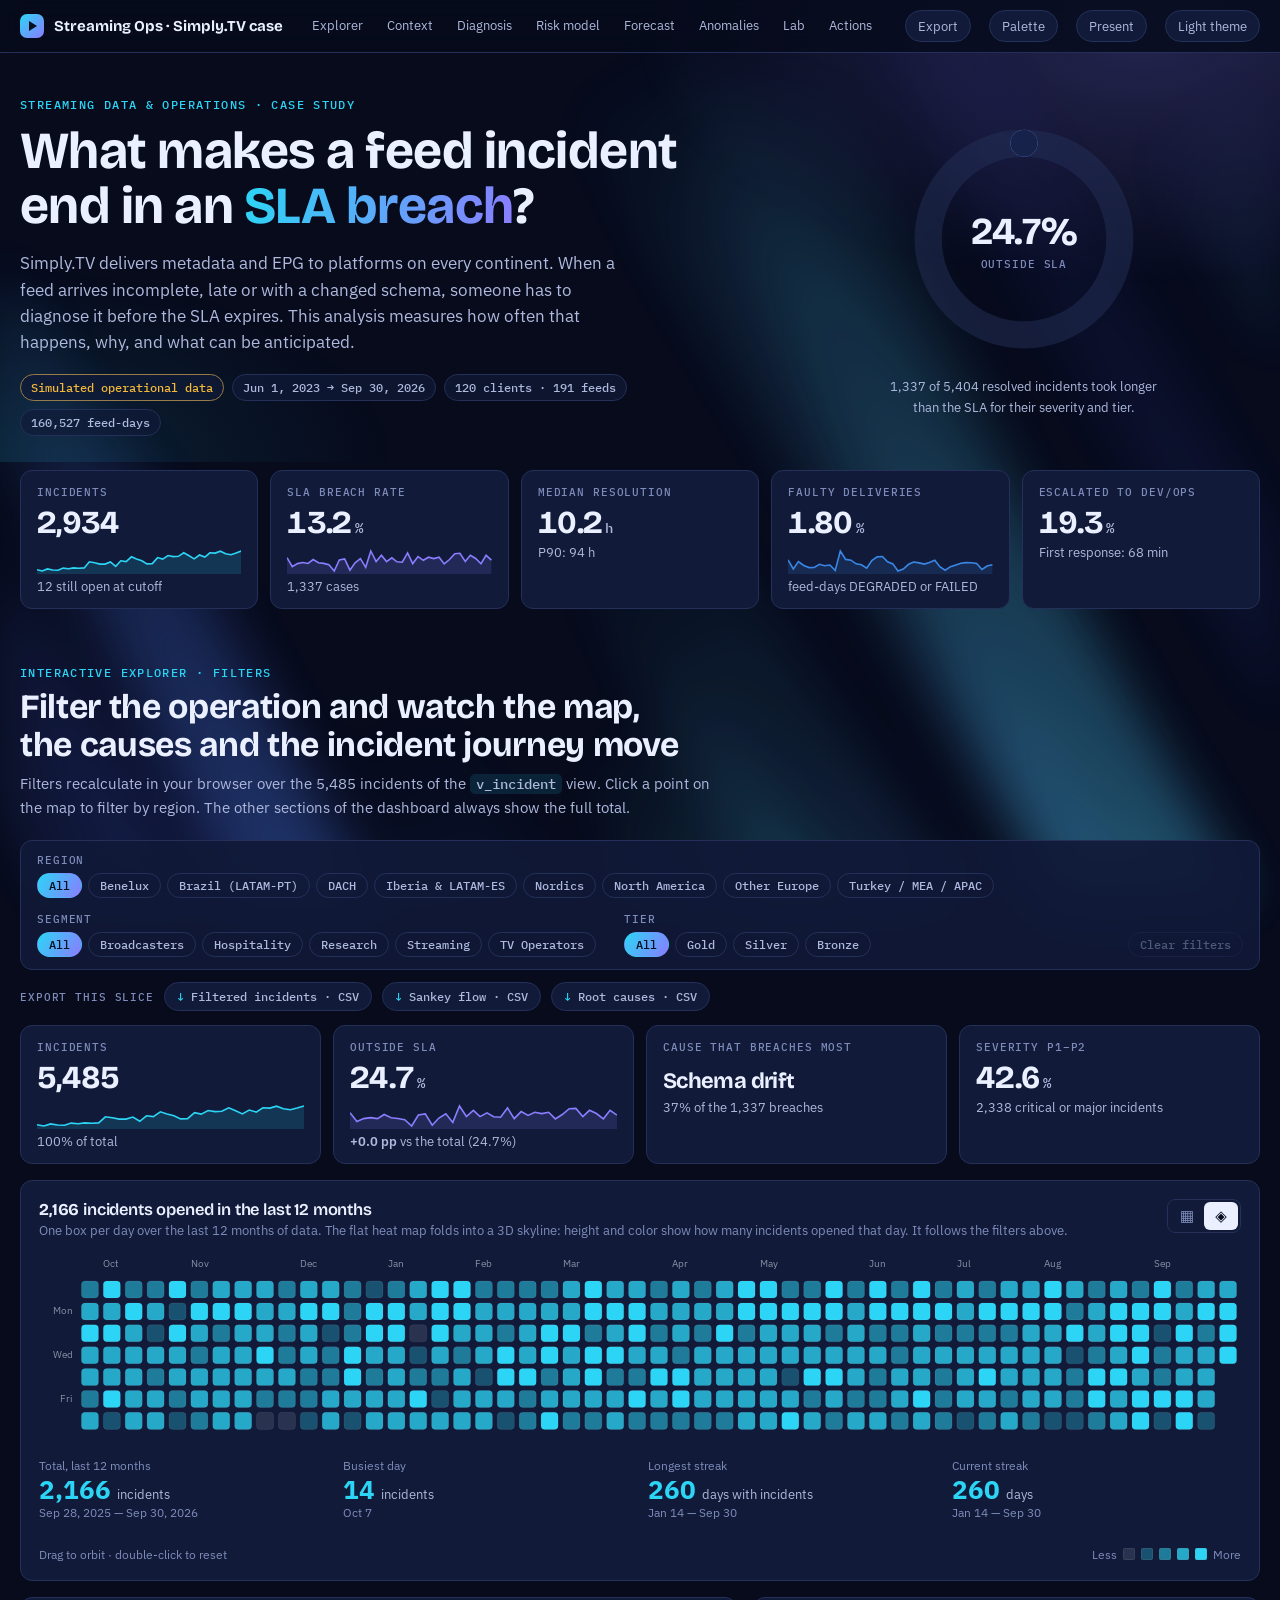
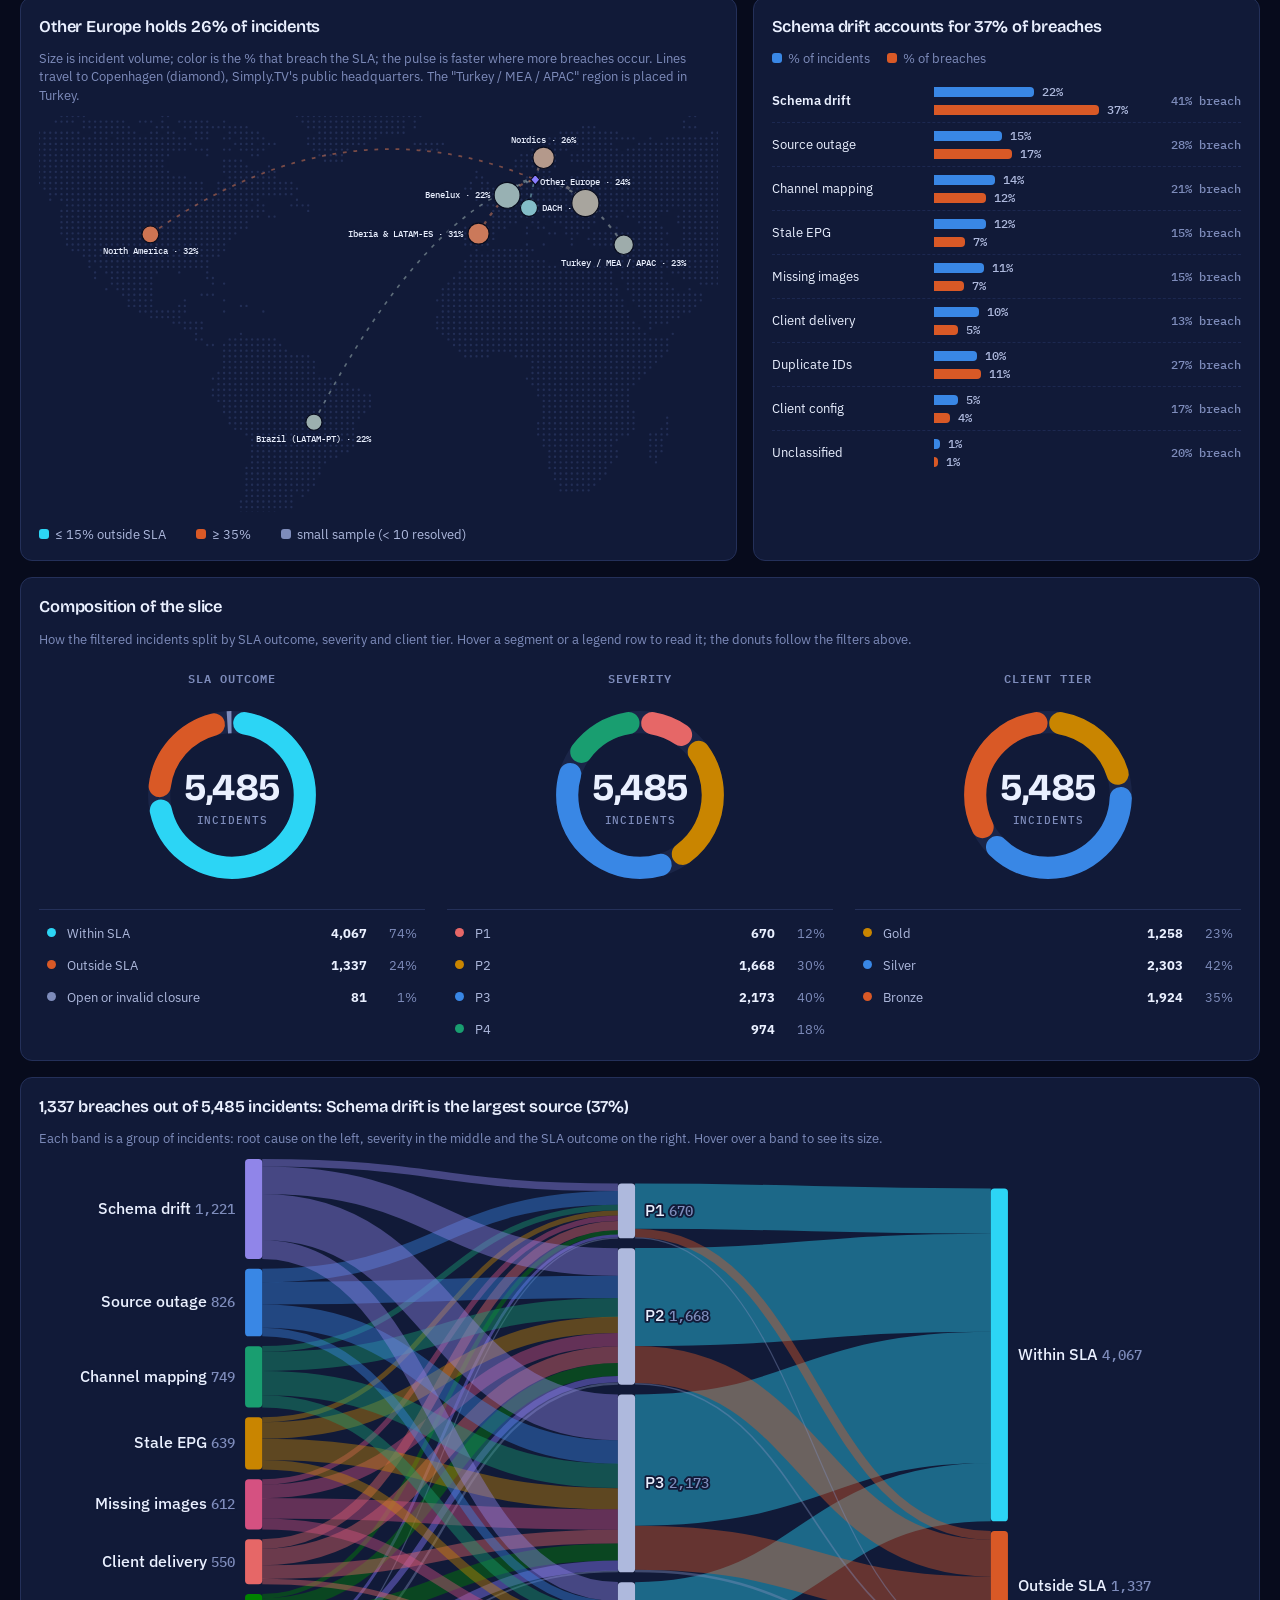
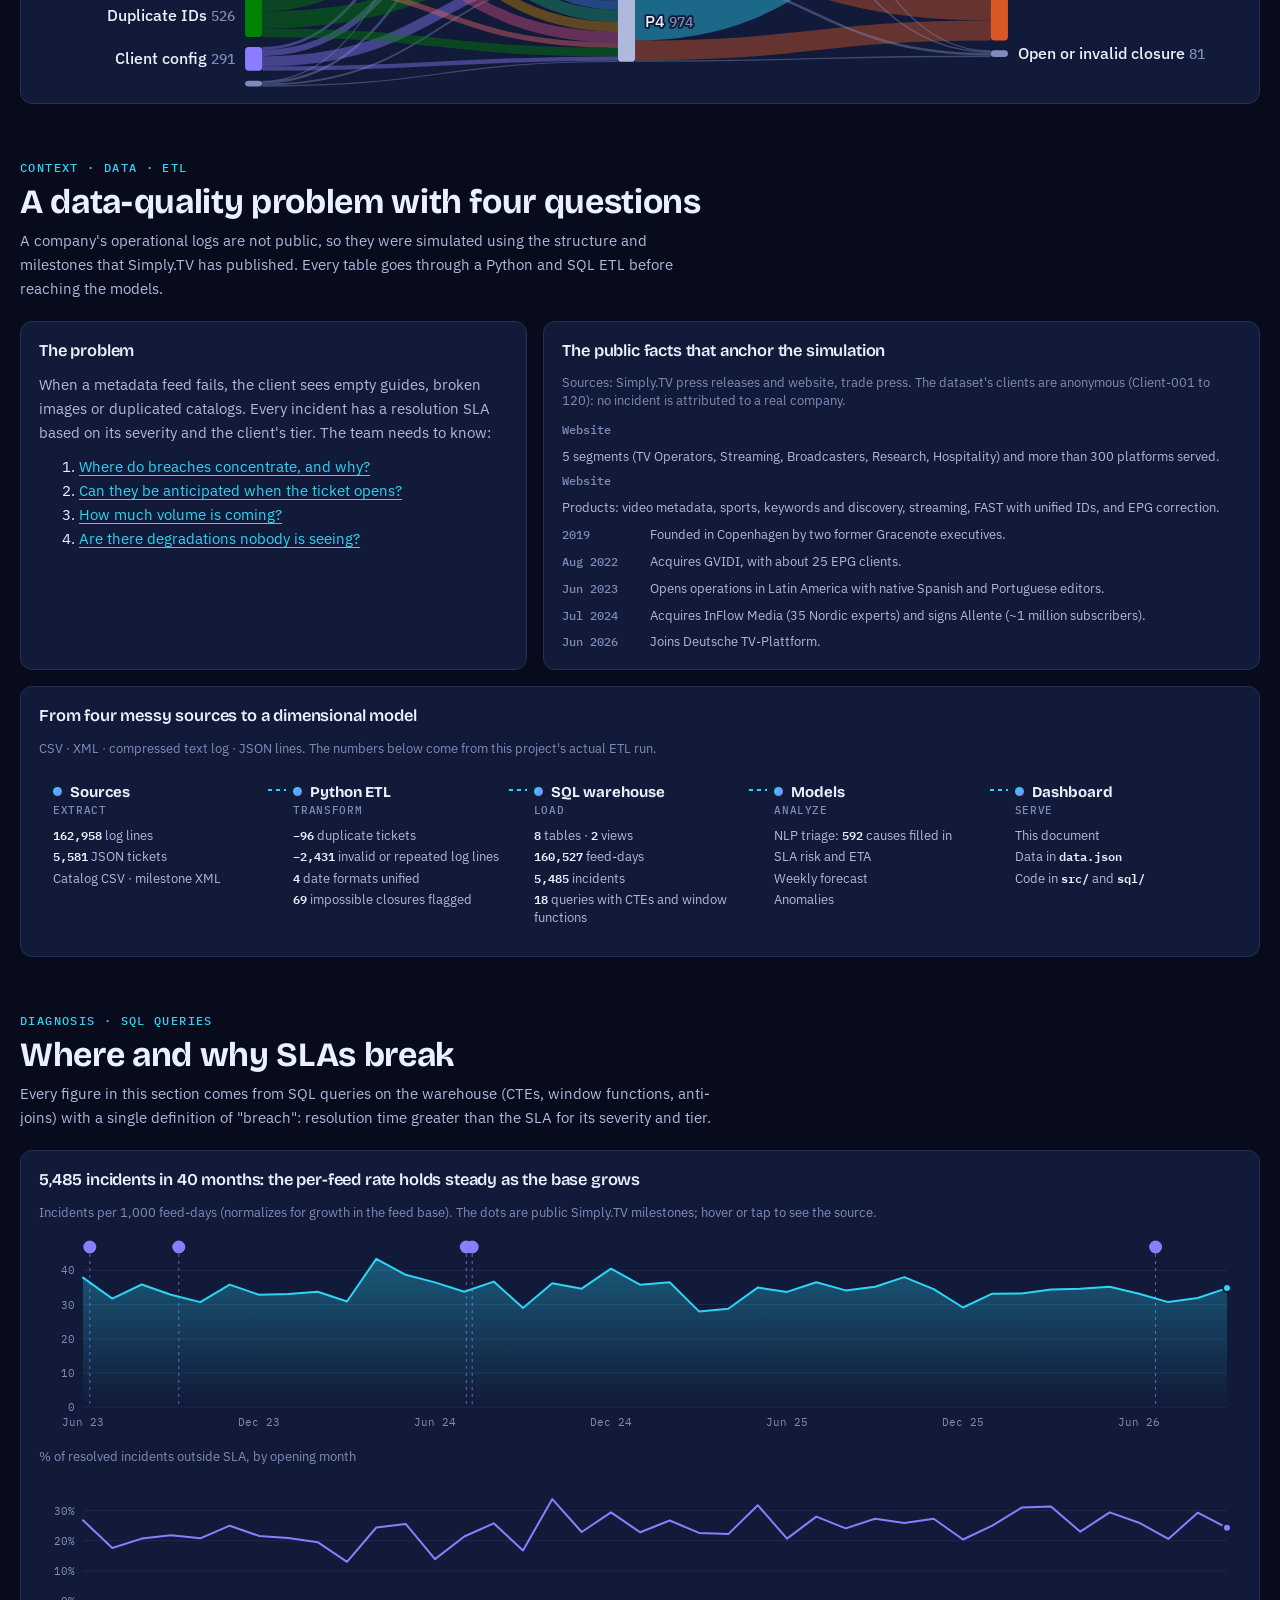
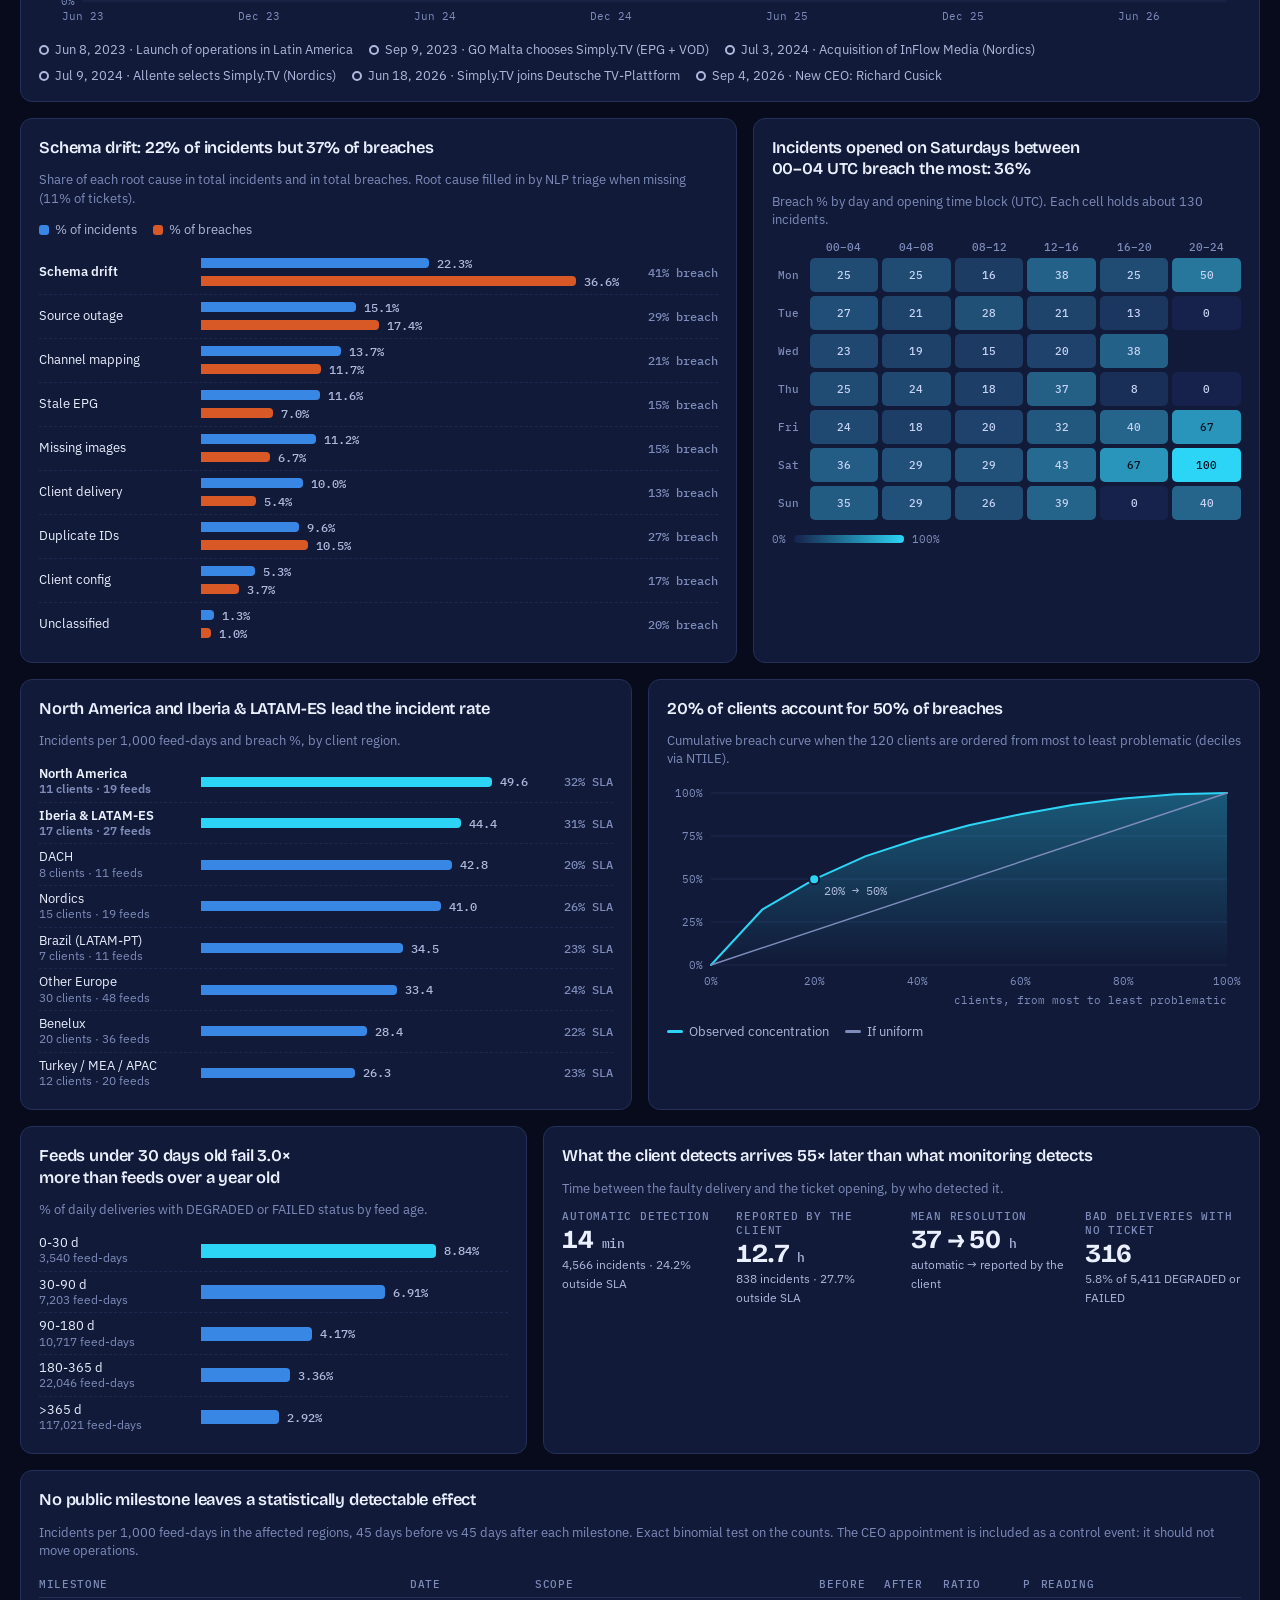
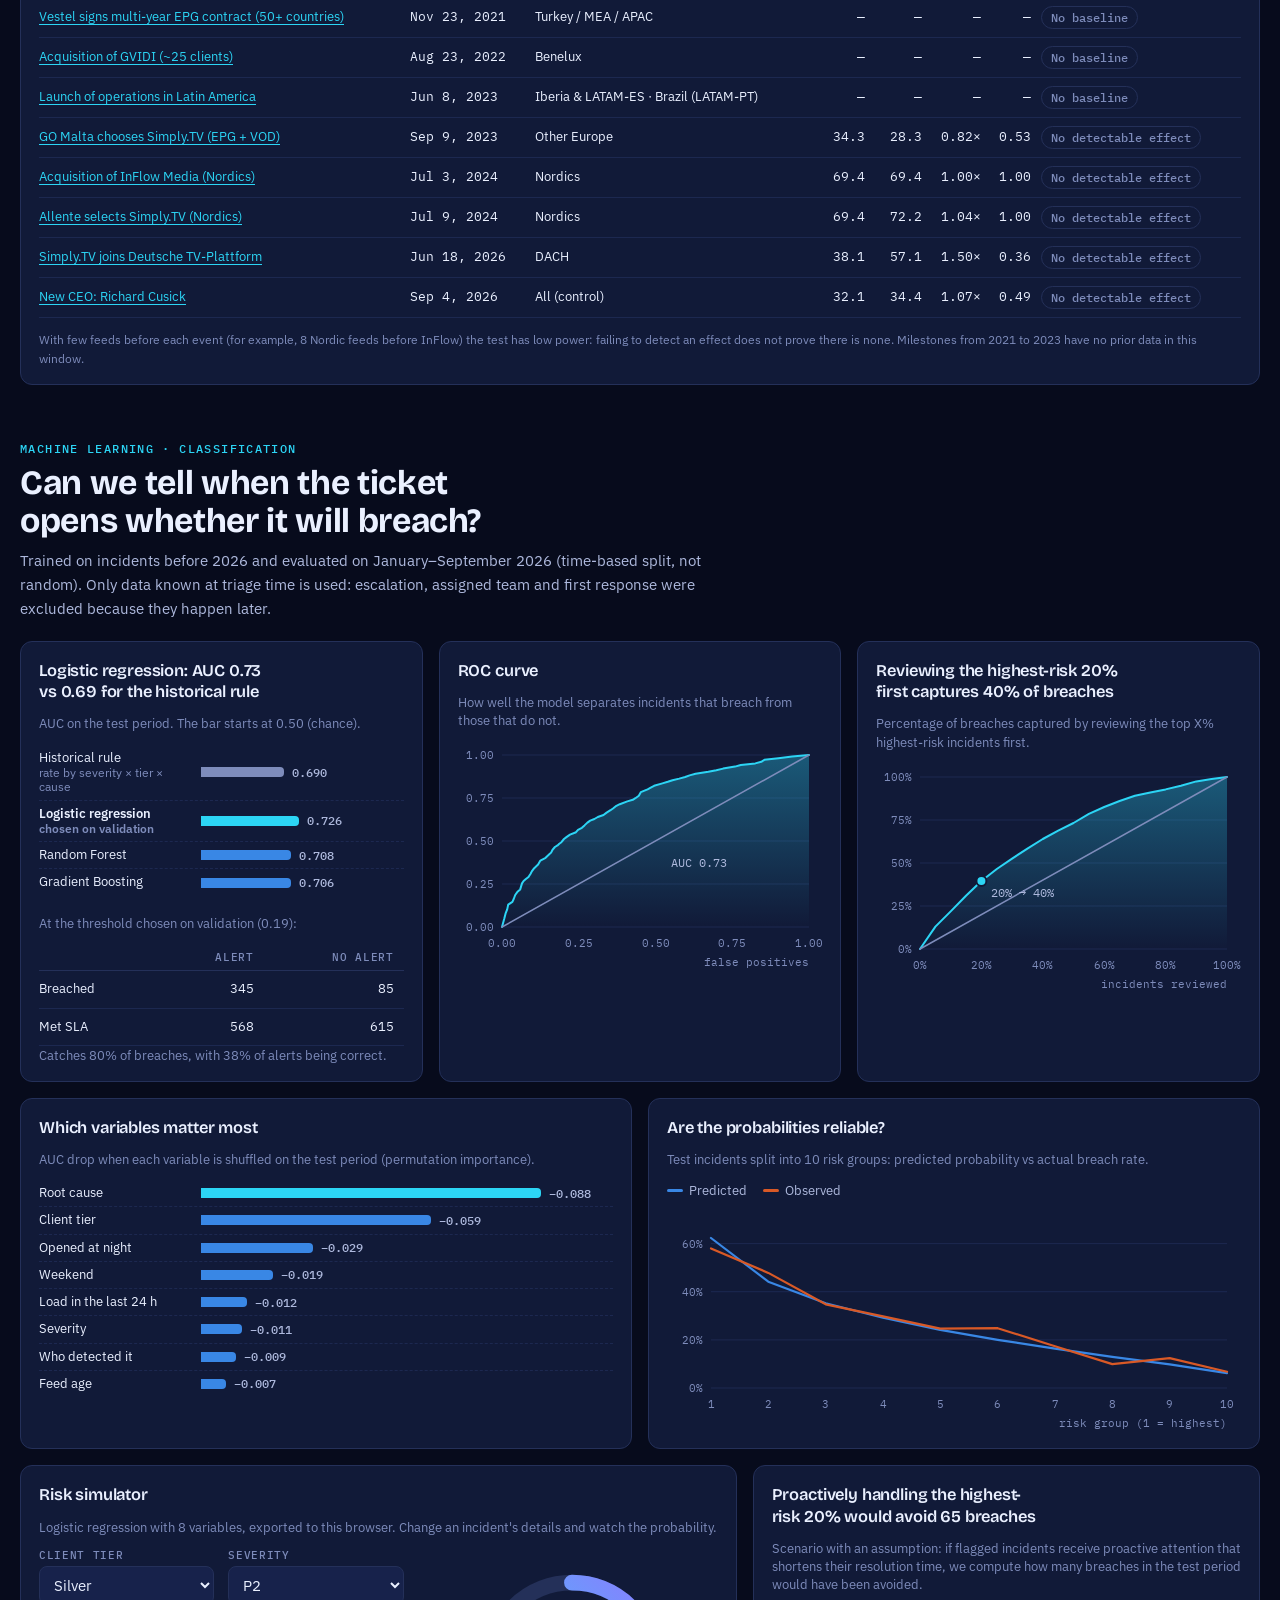
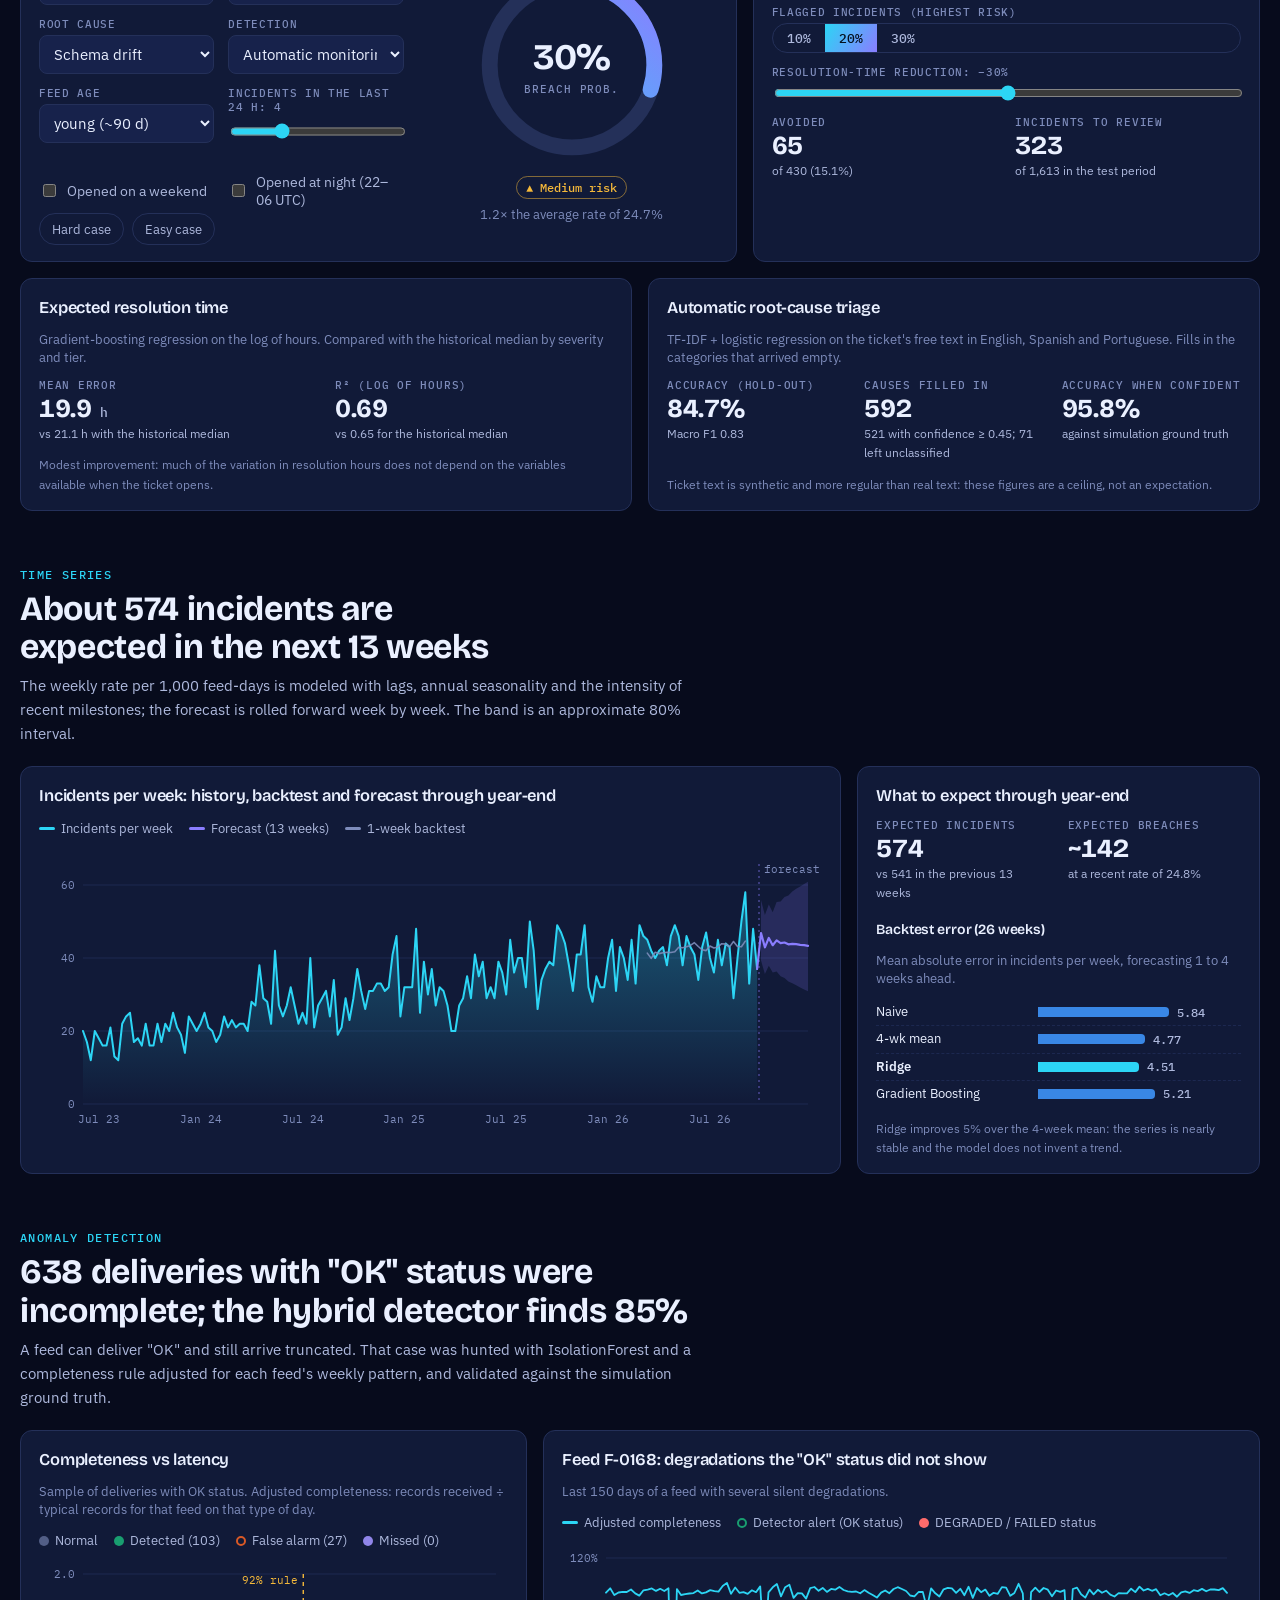
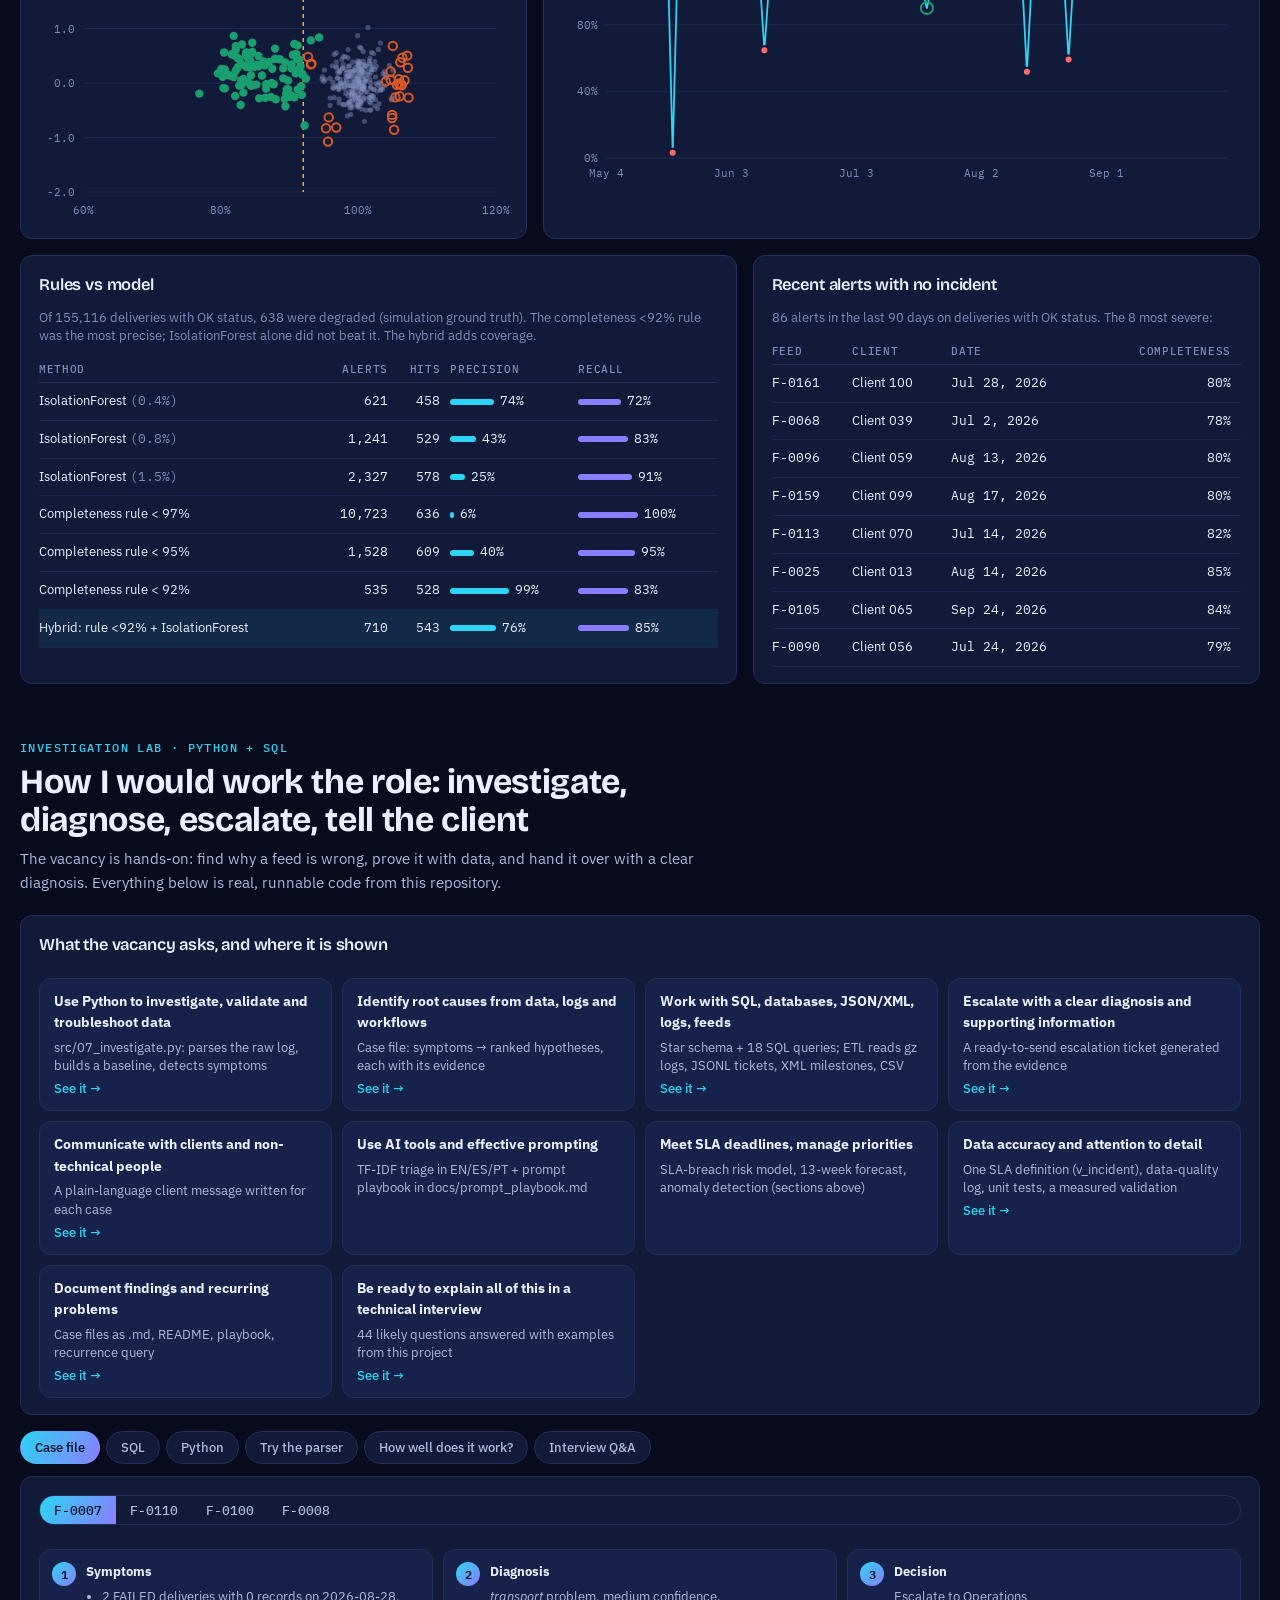
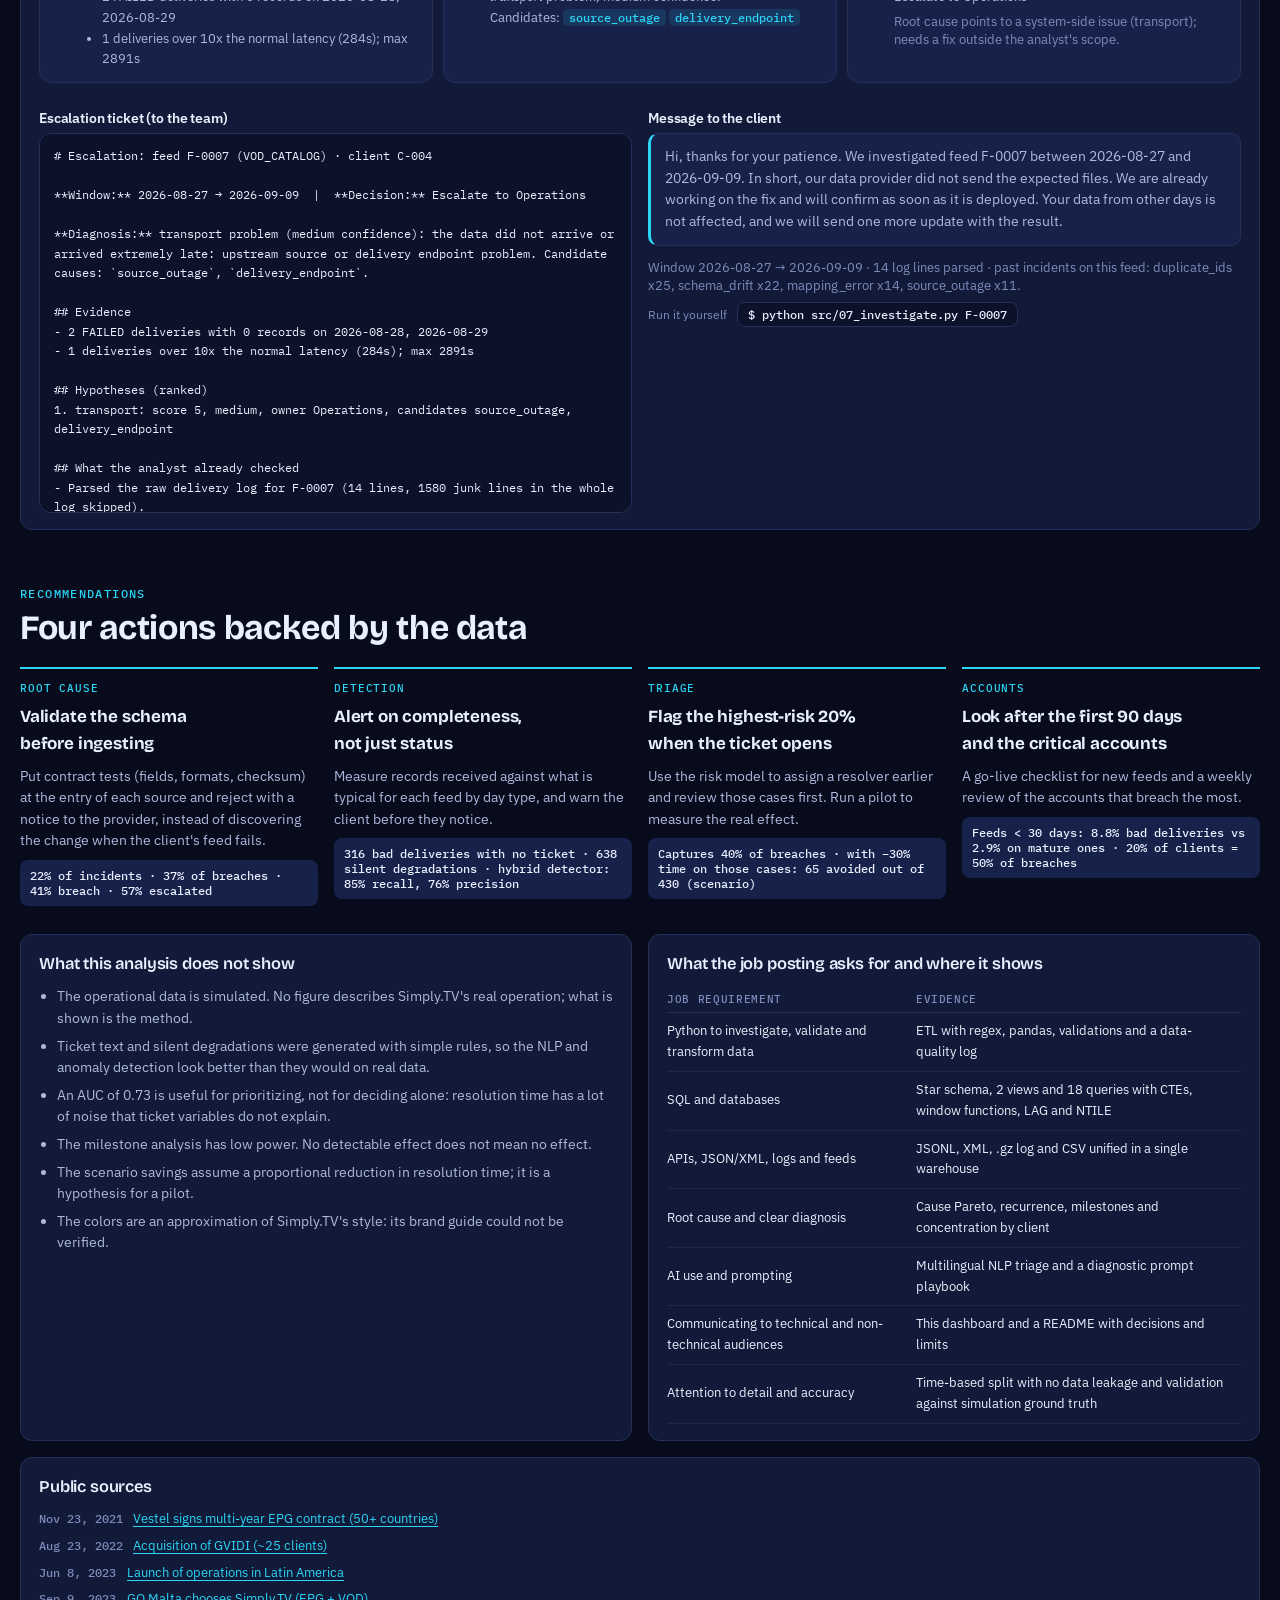
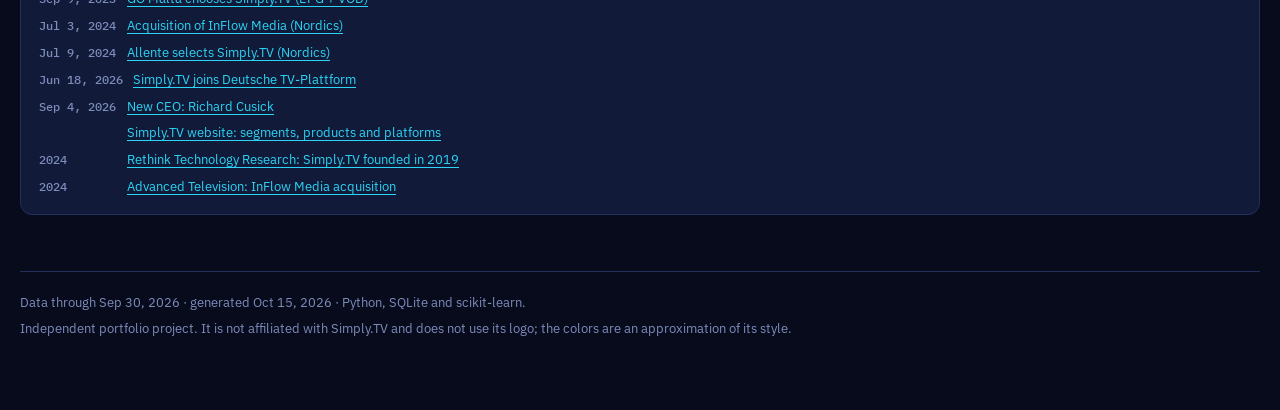
==== commit f0b53cbc: "Page background: animated beams, palette-aware" ====
--- a/index.html
+++ b/index.html
@@ -409,6 +409,12 @@
 .dl { display: grid; grid-template-columns: 12px 1fr auto 42px; gap: 8px; align-items: center; padding: 5px 8px; border-radius: 8px; font-size: 12.5px; color: var(--ink2); cursor: pointer; transition: background .2s; }
 .dl i { width: 9px; height: 9px; border-radius: 50%; } .dl b { color: var(--ink); font-variant-numeric: tabular-nums; } .dl em { font-style: normal; text-align: right; color: var(--muted); font-variant-numeric: tabular-nums; }
 .dl.on { background: var(--surface2); }
+
+/* ===== page background beams ===== */
+html { background: var(--bg); }
+body { background: transparent !important; }
+.beams { position: fixed; inset: 0; width: 100vw; height: 100vh; z-index: -1; pointer-events: none; filter: blur(26px); opacity: .9; }
+body.present .beams { opacity: .6; }
 
 </style>
 <style>html{color-scheme:dark}body{margin:0}img{max-width:100%}[hidden]{display:none!important}</style>
@@ -1351,6 +1357,47 @@
   apply(saved);
 })();
 
+/* ===== Page background: drifting light beams (vanilla-canvas port of the "Beams Background" React component) =====
+   A fixed canvas behind the whole page. Dashboard adaptations: colors come from the active palette (brand -> brand2),
+   dark theme blends additively and light theme stays soft, it renders at half resolution and relies on CSS blur
+   (cheap), it pauses when the tab is hidden, and with prefers-reduced-motion it draws a single frame. */
+(function () {
+  const cv = document.createElement('canvas'); cv.className = 'beams'; cv.setAttribute('aria-hidden', 'true'); document.body.prepend(cv);
+  const ctx = cv.getContext('2d'); if (!ctx) return;
+  const reduce = matchMedia('(prefers-reduced-motion: reduce)'), N = 28, SCALE = .5;
+  let W = 0, H = 0, beams = [], raf = 0, hues = [190, 260], dark = true;
+  const hueOf = h => { const r = [1, 3, 5].map(i => parseInt(h.slice(i, i + 2), 16) / 255), mx = Math.max(...r), mn = Math.min(...r), d = mx - mn; if (!d) return 220; const [R, G, B] = r; let x = mx === R ? ((G - B) / d) % 6 : mx === G ? (B - R) / d + 2 : (R - G) / d + 4; return (x * 60 + 360) % 360; };
+  function theme() { const cs = getComputedStyle(document.documentElement); hues = [hueOf(cs.getPropertyValue('--brand').trim()), hueOf(cs.getPropertyValue('--brand2').trim())]; dark = (document.documentElement.dataset.theme || 'dark') === 'dark'; }
+  const hueAt = t => { let d = ((hues[1] - hues[0] + 540) % 360) - 180; return (hues[0] + d * t + 360) % 360; };
+  function make(i, init) {
+    return { x: Math.random() * W * 1.4 - W * .2, y: init ? Math.random() * H * 1.5 - H * .25 : H + 100, w: (60 + Math.random() * 110) * SCALE, len: H * 2.5, a: -35 + Math.random() * 10,
+      v: (.35 + Math.random() * .6) * SCALE, o: .16 + Math.random() * .14, t: i / N, p: Math.random() * 6.28, ps: .015 + Math.random() * .025 };
+  }
+  function resize() {
+    W = Math.max(1, Math.round(innerWidth * SCALE)); H = Math.max(1, Math.round(innerHeight * SCALE)); cv.width = W; cv.height = H;
+    beams = Array.from({ length: N }, (_, i) => make(i, true));
+  }
+  function draw(step) {
+    ctx.clearRect(0, 0, W, H); ctx.globalCompositeOperation = dark ? 'lighter' : 'source-over';
+    const k = dark ? 1 : .55, L = dark ? 62 : 58;
+    beams.forEach((b, i) => {
+      if (step) { b.y -= b.v; b.p += b.ps; if (b.y + b.len < -100) Object.assign(b, make(i, false), { x: (i % 3) * W / 3 + W / 6 + (Math.random() - .5) * W / 6 }); }
+      const o = b.o * (.8 + Math.sin(b.p) * .2) * k, h = hueAt(b.t);
+      ctx.save(); ctx.translate(b.x, b.y); ctx.rotate(b.a * Math.PI / 180);
+      const g = ctx.createLinearGradient(0, 0, 0, b.len), c = a => `hsla(${h.toFixed(0)},85%,${L}%,${a})`;
+      g.addColorStop(0, c(0)); g.addColorStop(.1, c(o * .5)); g.addColorStop(.4, c(o)); g.addColorStop(.6, c(o)); g.addColorStop(.9, c(o * .5)); g.addColorStop(1, c(0));
+      ctx.fillStyle = g; ctx.fillRect(-b.w / 2, 0, b.w, b.len); ctx.restore();
+    });
+  }
+  function loop() { draw(true); raf = requestAnimationFrame(loop); }
+  function sync() { cancelAnimationFrame(raf); raf = 0; if (reduce.matches) { draw(false); return; } if (!document.hidden) loop(); }
+  addEventListener('resize', () => { resize(); if (reduce.matches) draw(false); });
+  document.addEventListener('visibilitychange', sync);
+  reduce.addEventListener && reduce.addEventListener('change', sync);
+  new MutationObserver(() => { theme(); if (reduce.matches) draw(false); }).observe(document.documentElement, { attributes: true, attributeFilter: ['data-theme', 'style'] });
+  theme(); resize(); sync();
+})();
+
 /* ===== Hero particle background (native canvas port of the "ASMR Static Background" component) =====
    Magnetic vortex around the cursor, friction glow and trails. Dashboard adaptations:
    - Canvas is limited to the hero (not the whole window) and transparent: trails fade via destination-out.
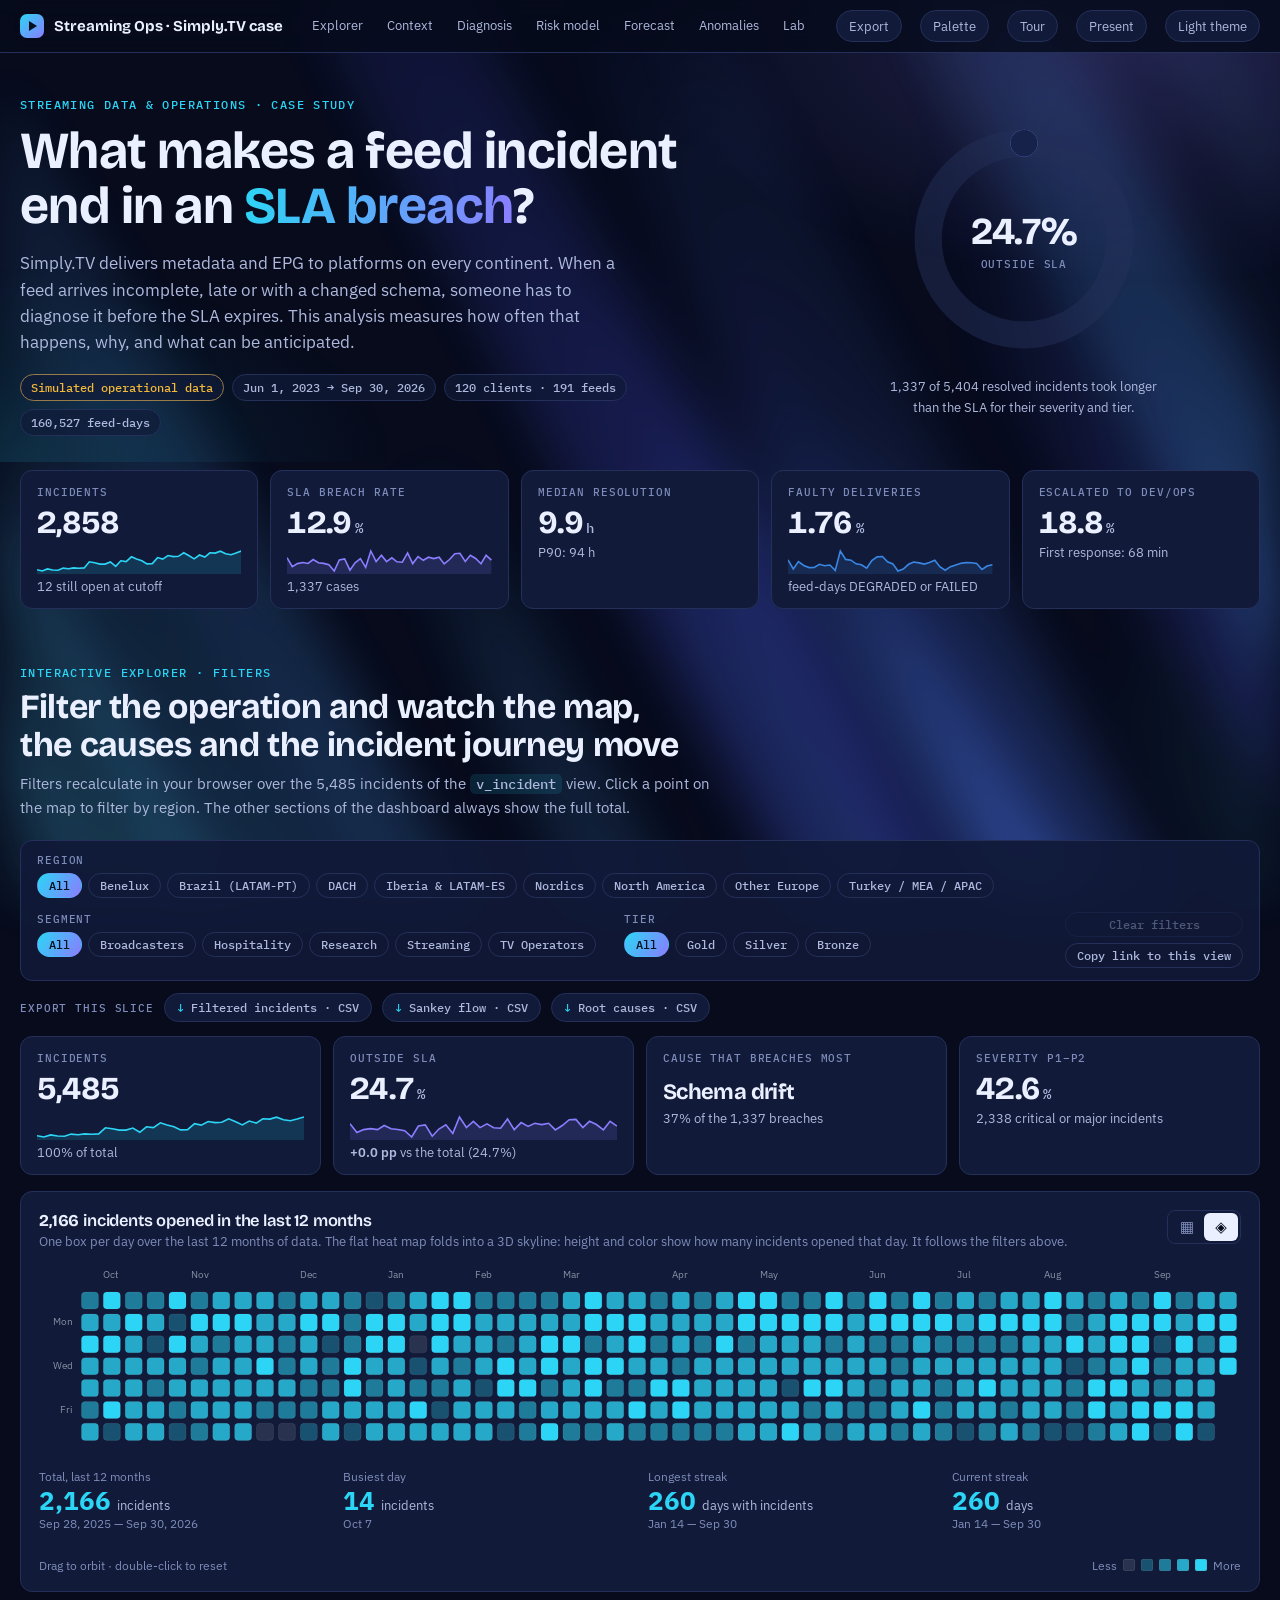
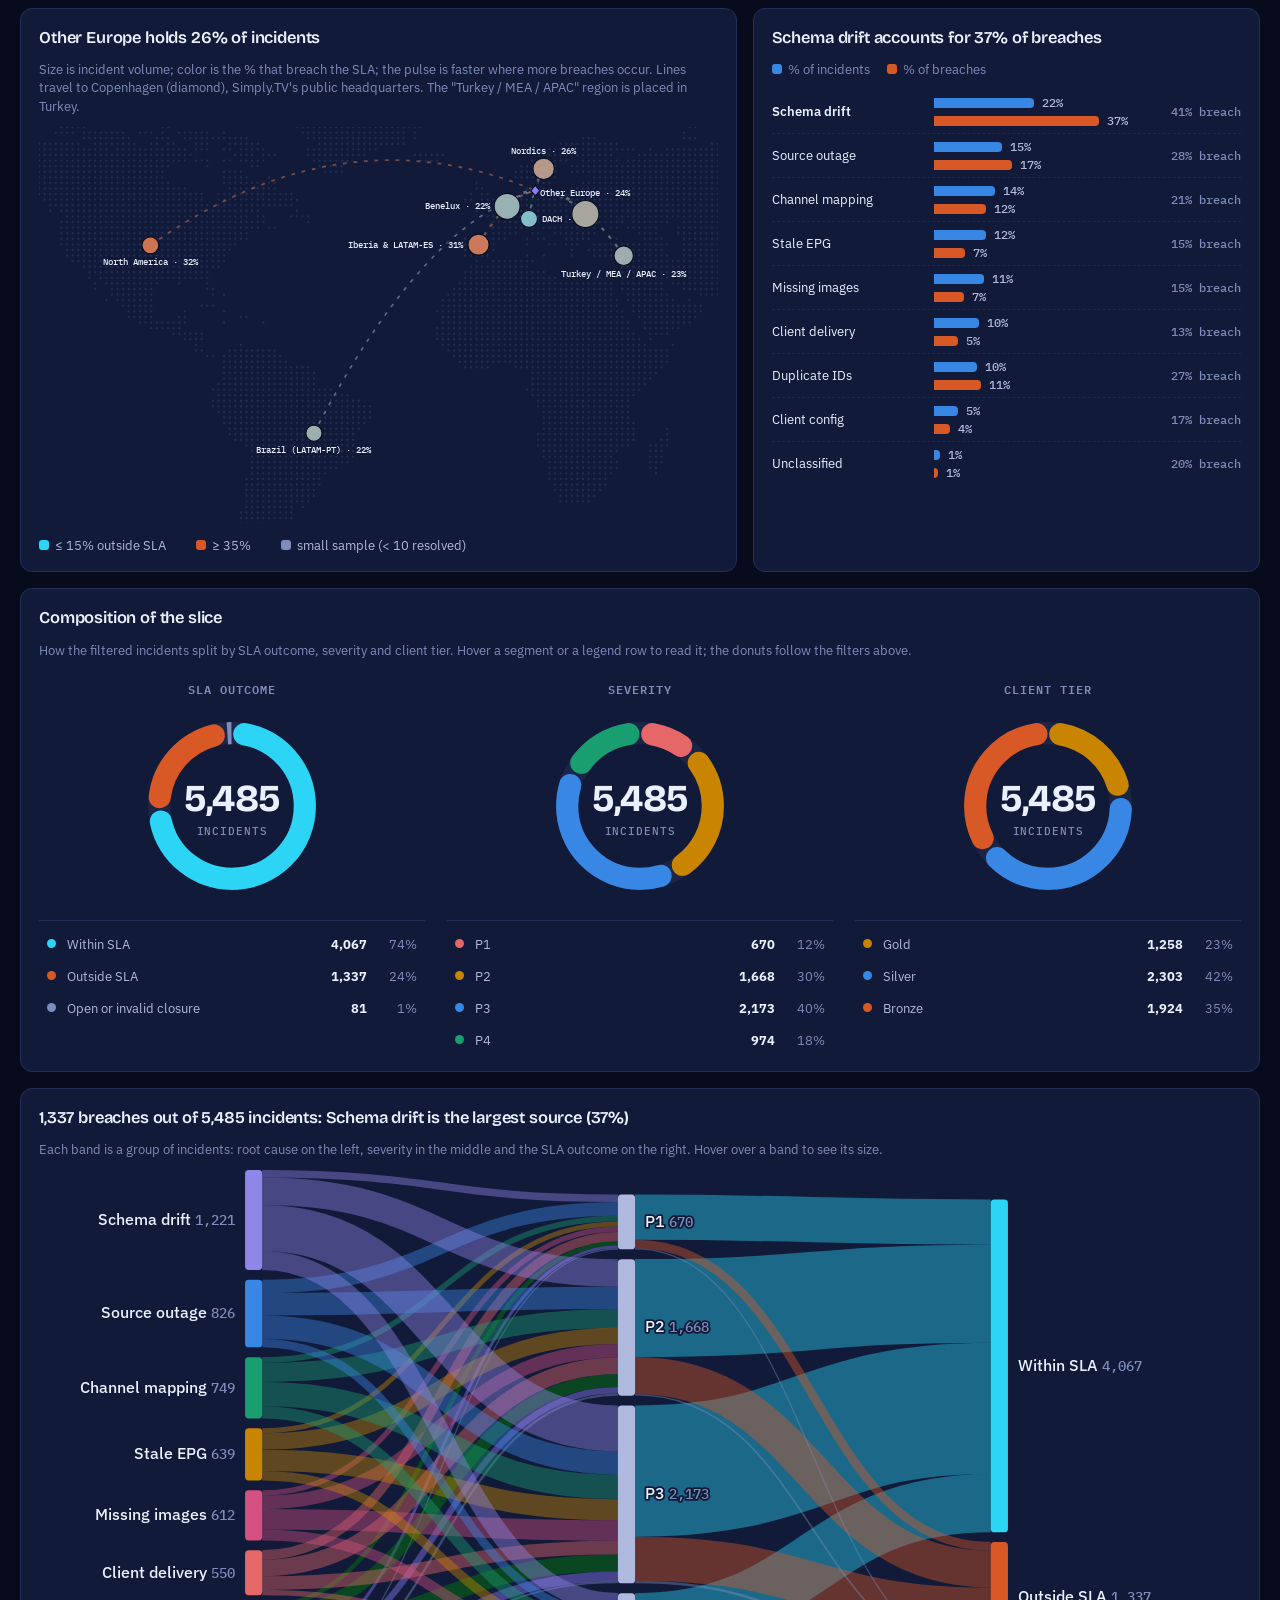
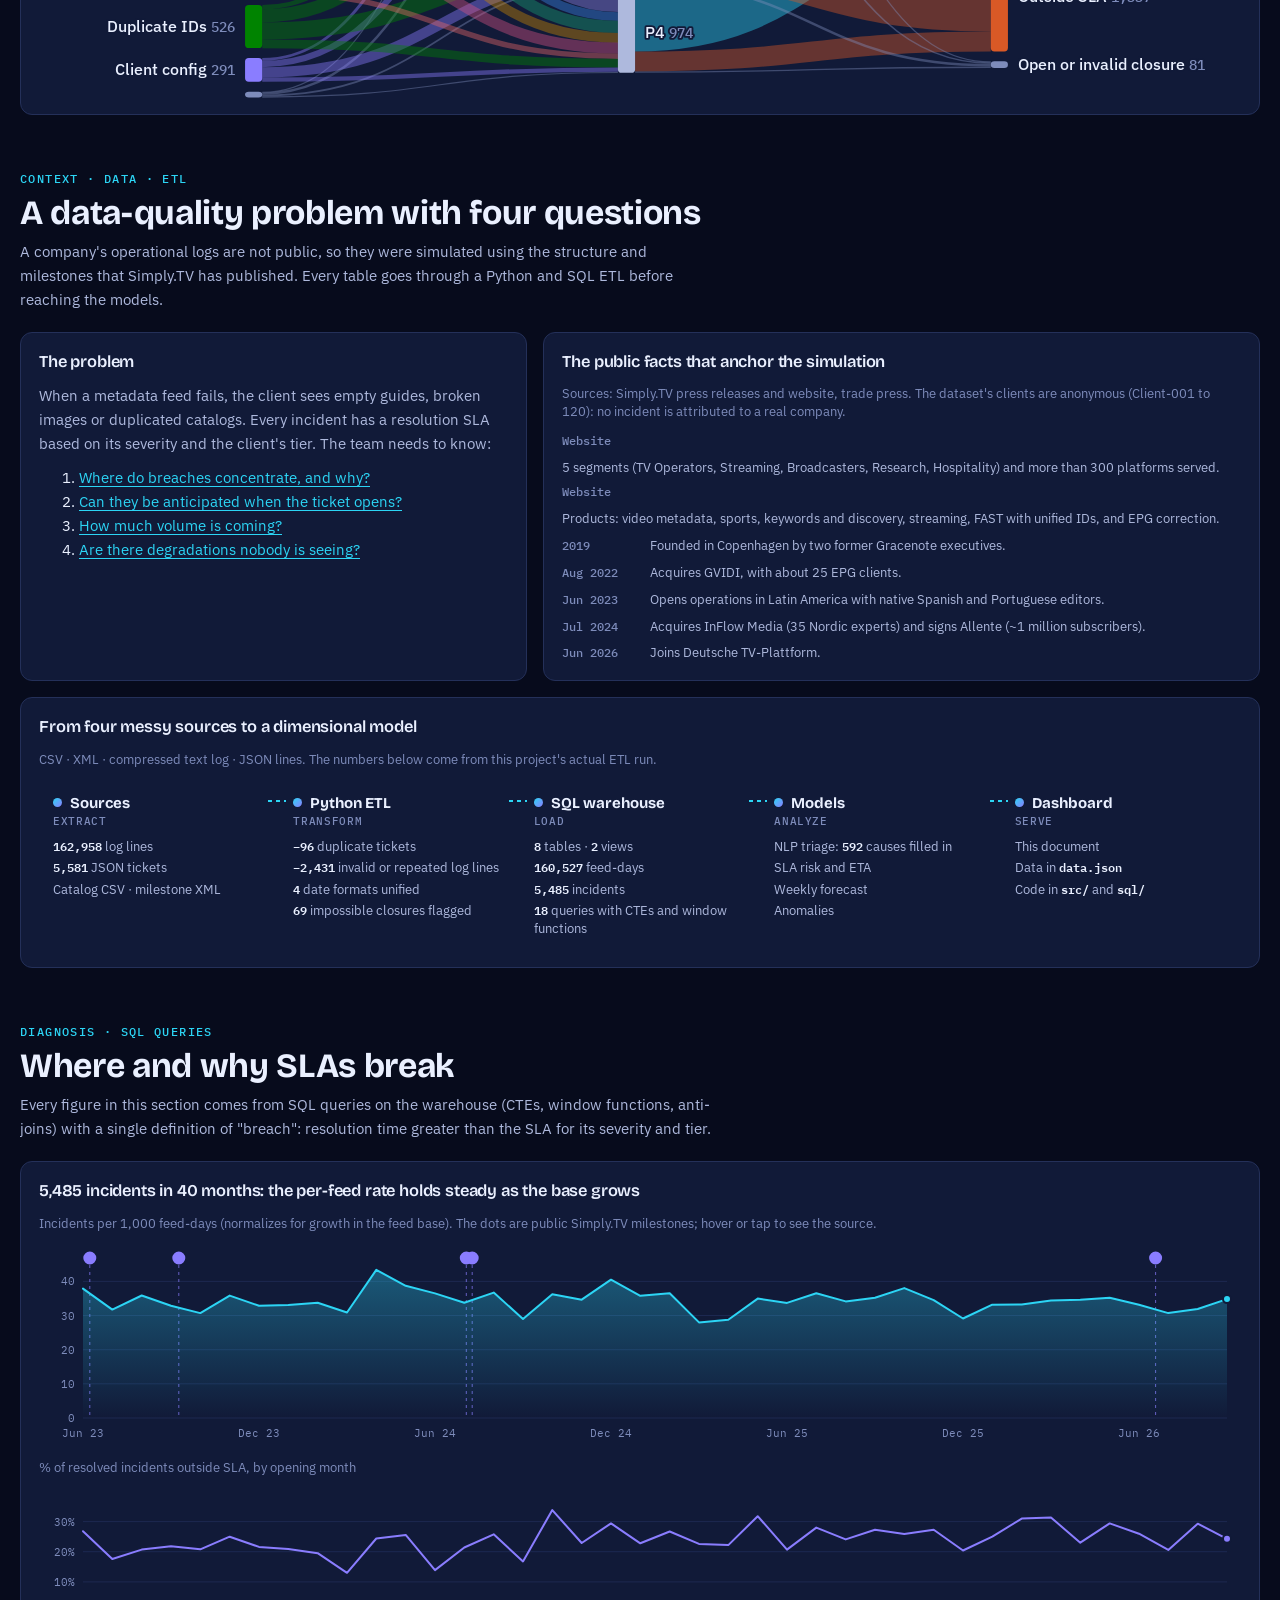
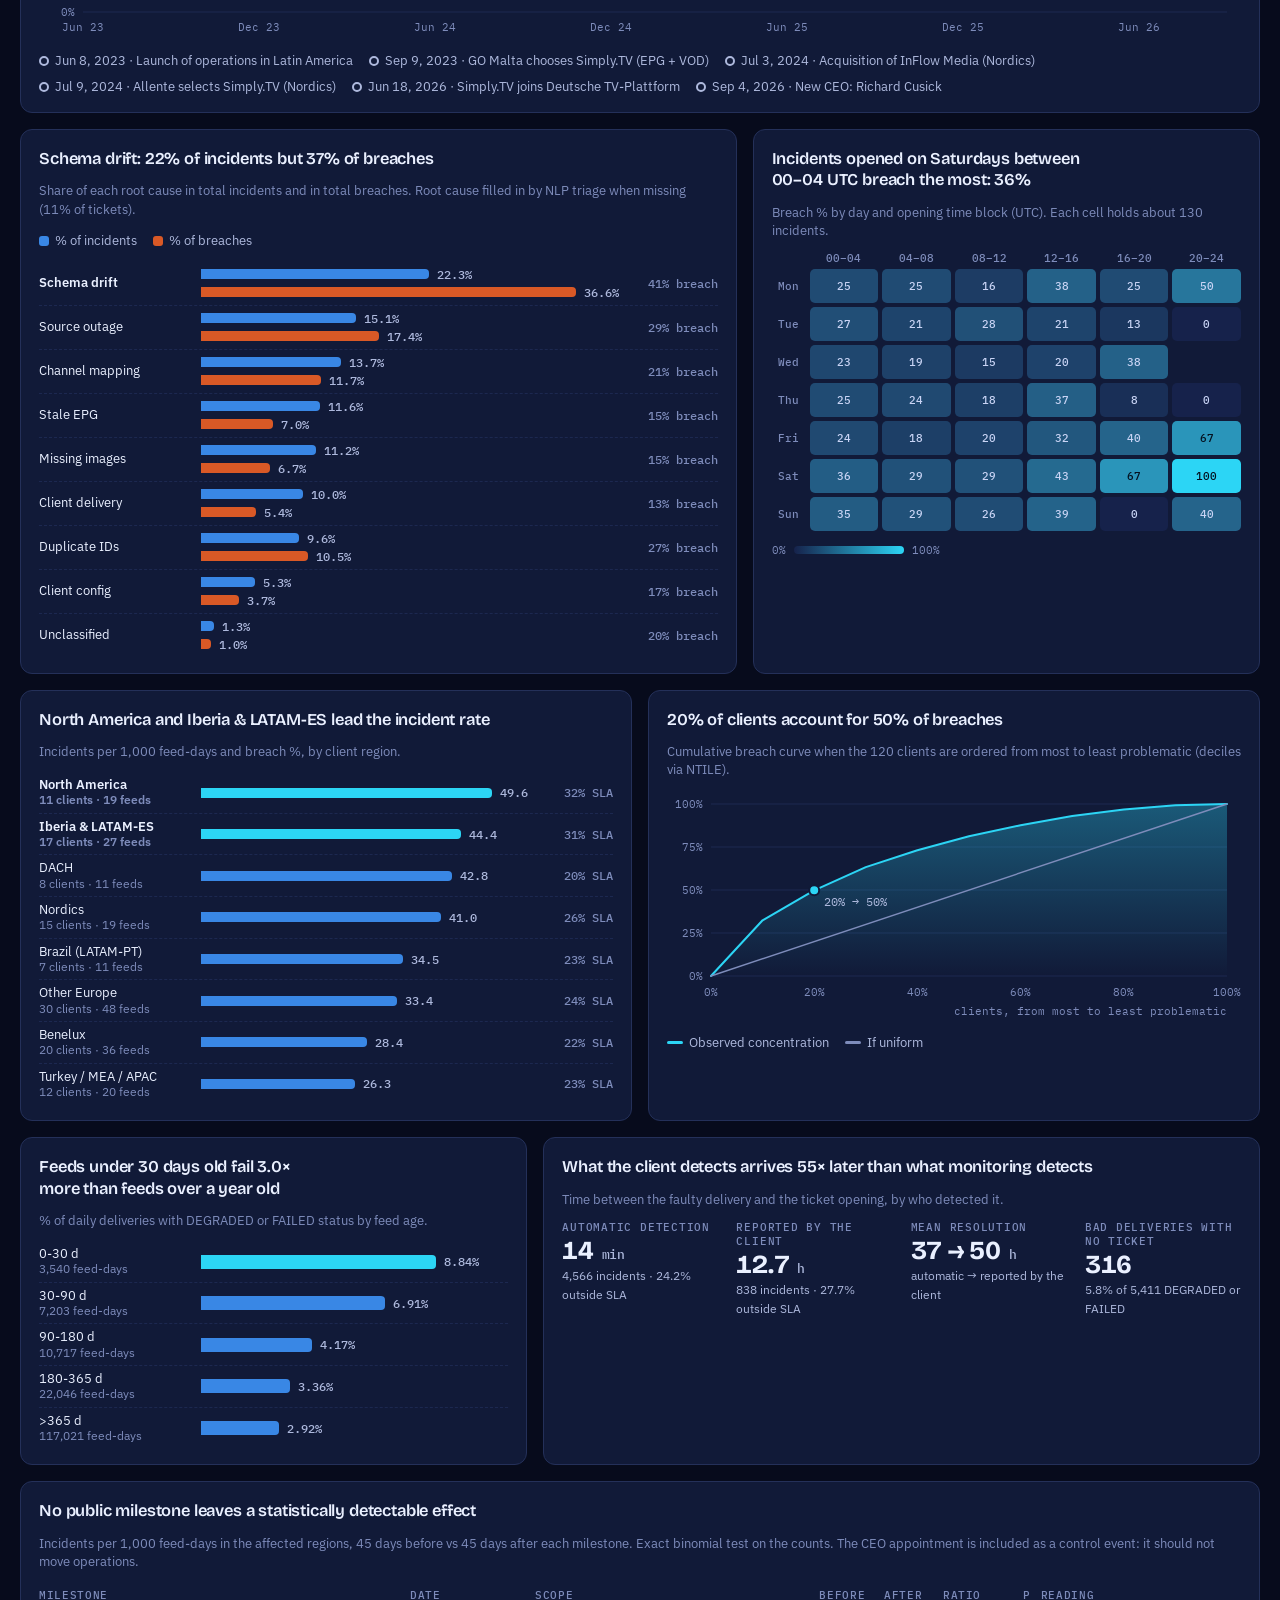
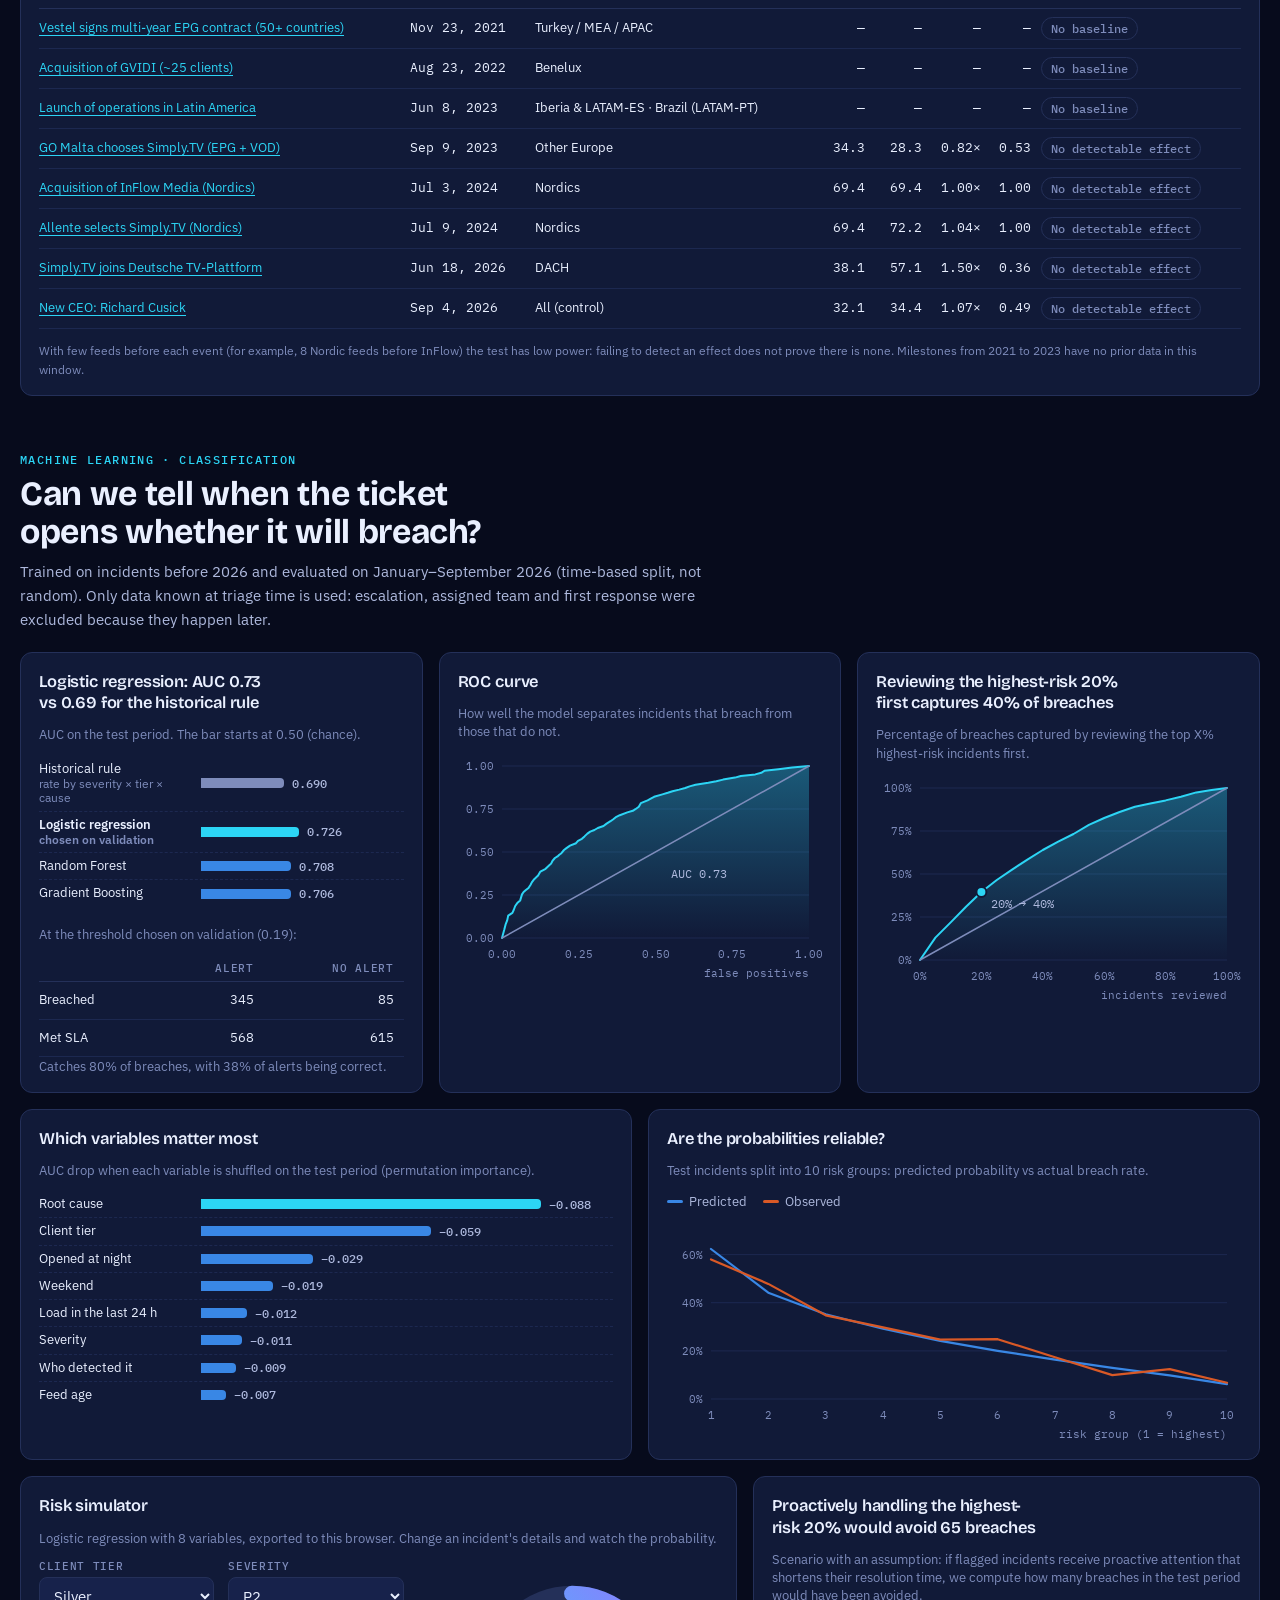
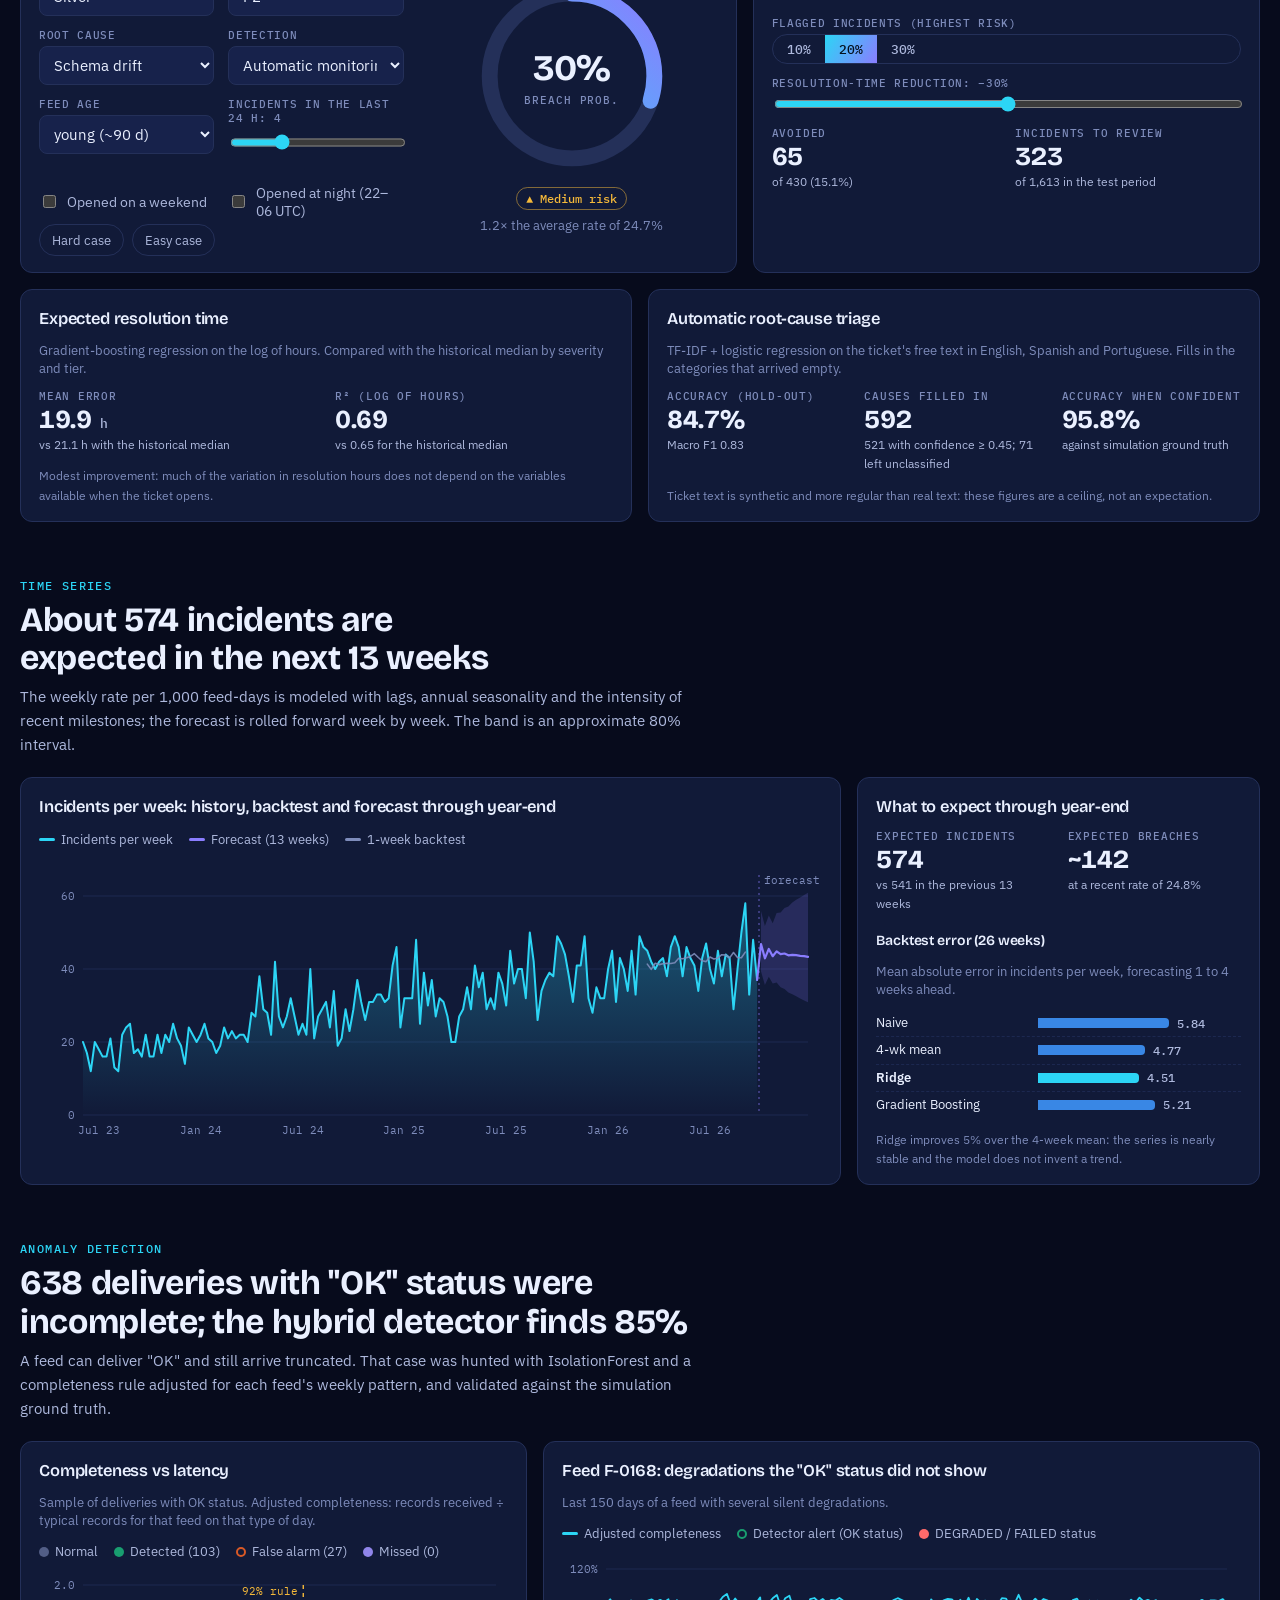
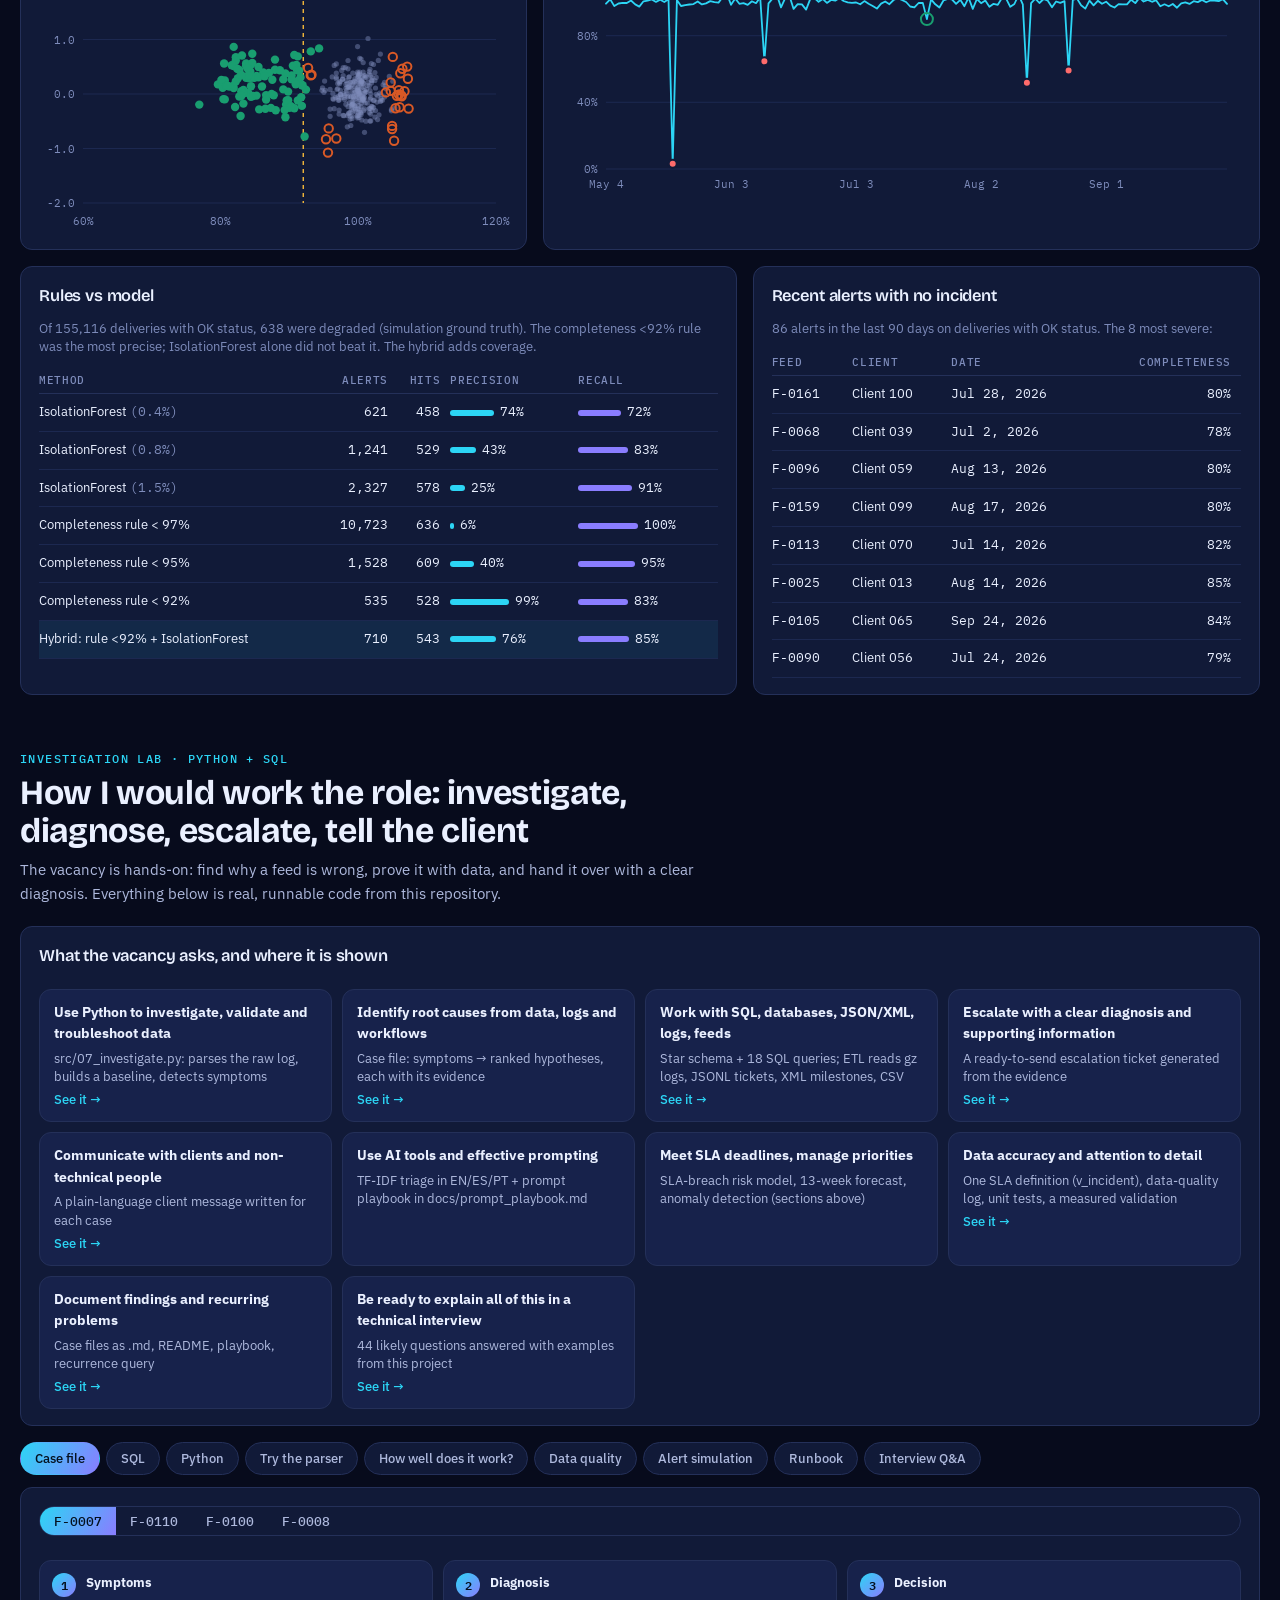
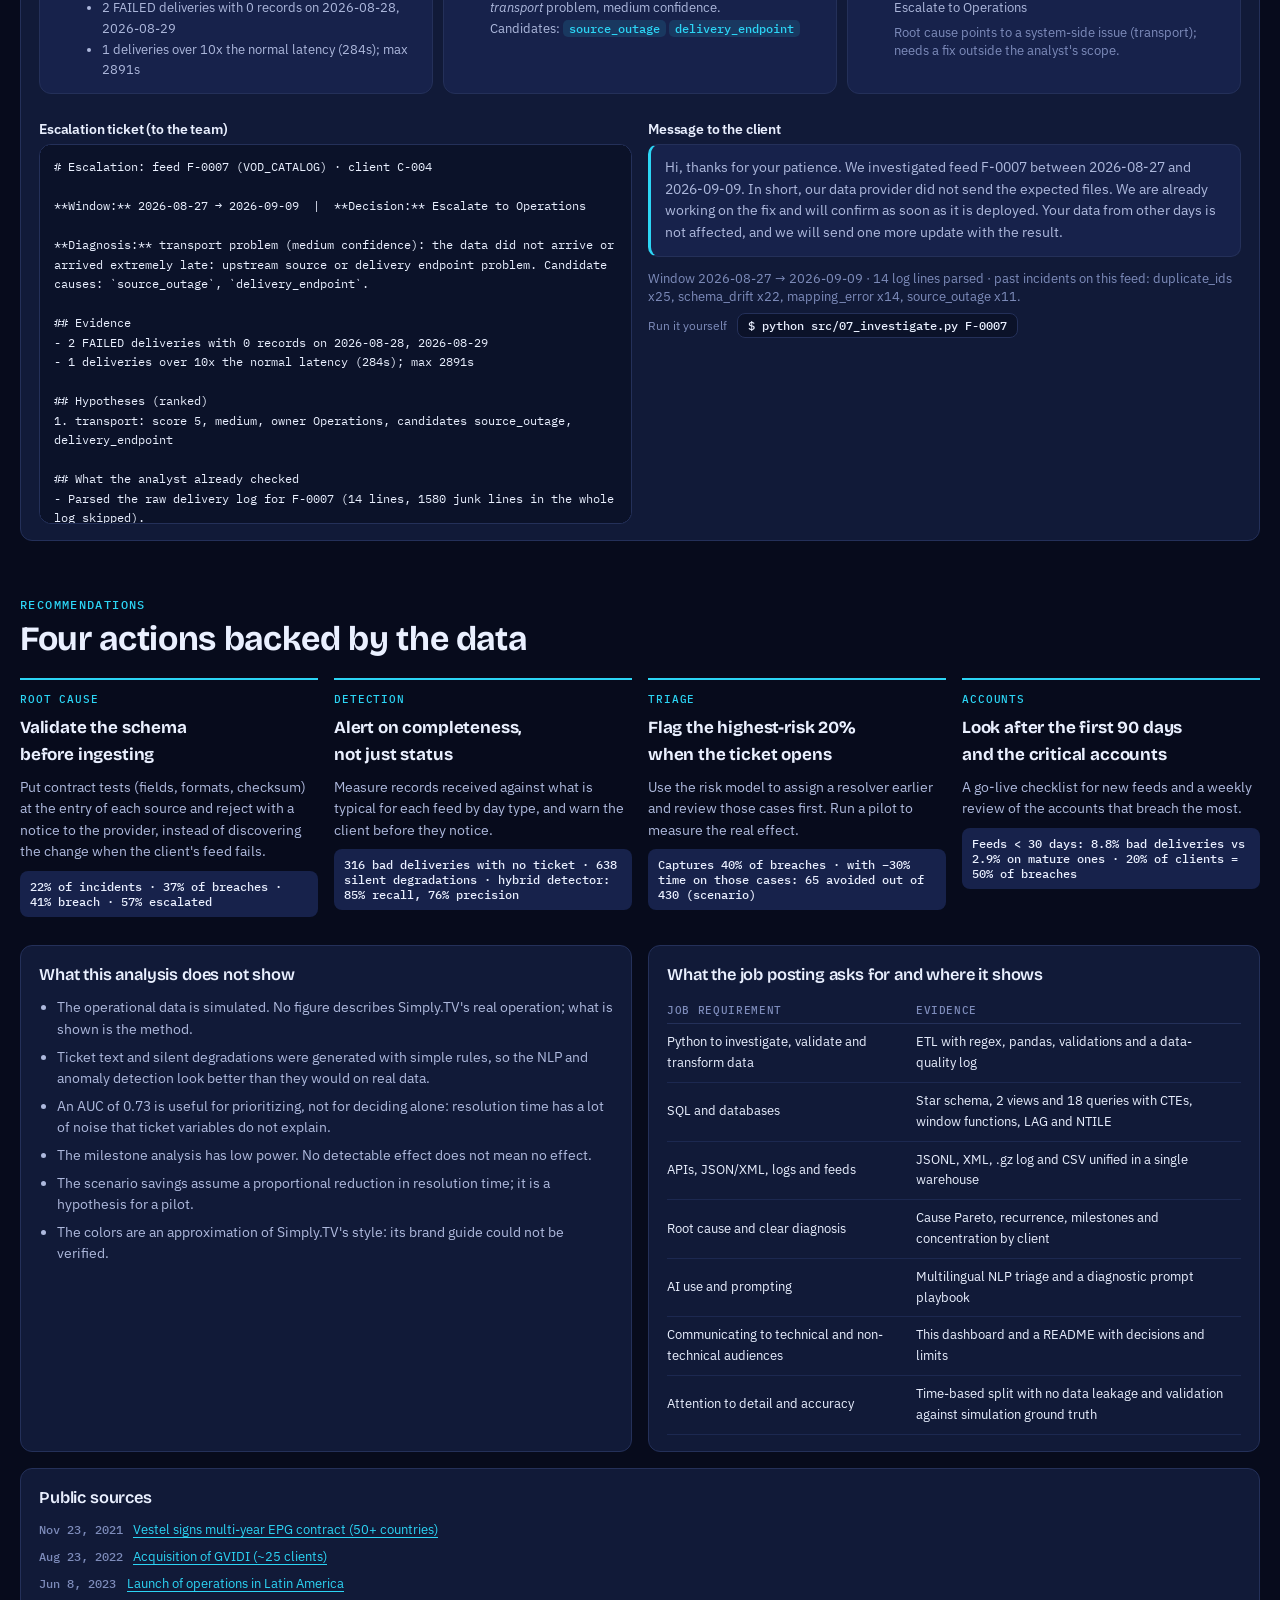
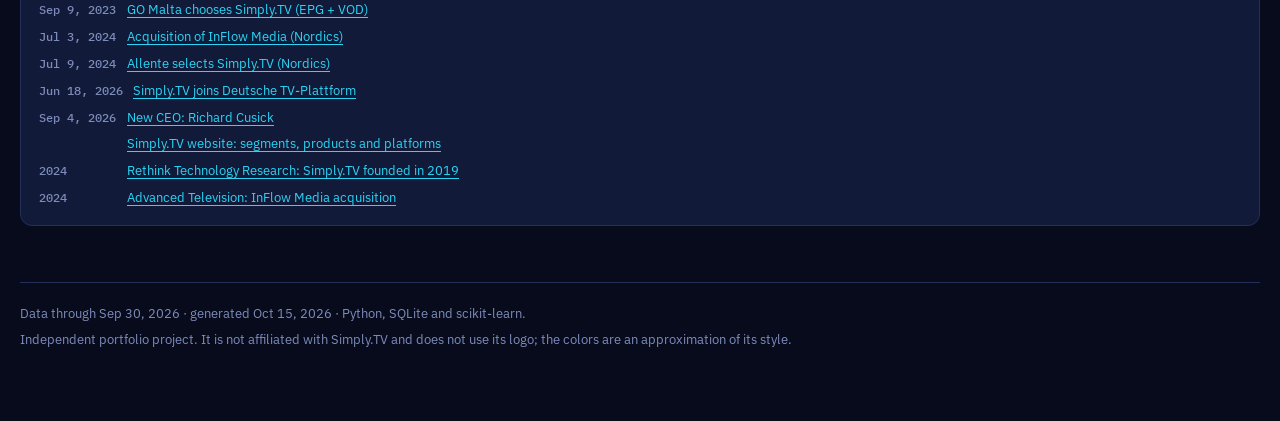
==== commit 7ddd1044: "Add local API, CI, XMLTV validator, alert simulation, runbook, new Lab tabs, guided tour, shareable " ====
--- a/index.html
+++ b/index.html
@@ -415,6 +415,8 @@
 body { background: transparent !important; }
 .beams { position: fixed; inset: 0; width: 100vw; height: 100vh; z-index: -1; pointer-events: none; filter: blur(26px); opacity: .9; }
 body.present .beams { opacity: .6; }
+.tourbox{position:fixed;left:50%;bottom:18px;transform:translateX(-50%);z-index:60;max-width:min(640px,calc(100vw - 32px));background:var(--card,#101a2a);color:var(--ink,#fff);border:1px solid var(--line,#345);border-radius:14px;padding:12px 16px;box-shadow:0 10px 40px #0008;font-size:14px}
+.tourbox b{color:var(--accent,#0ff);margin-right:6px}.tourbox button{margin-left:10px;background:none;border:1px solid currentColor;color:inherit;border-radius:8px;padding:2px 10px;cursor:pointer}
 
 </style>
 <style>html{color-scheme:dark}body{margin:0}img{max-width:100%}[hidden]{display:none!important}</style>
@@ -431,6 +433,7 @@
       <div class="xmenu" id="exportMenu" role="menu" hidden></div></div>
     <div class="xmenu-wrap"><button class="iconbtn" id="palBtn" type="button" aria-haspopup="true" aria-expanded="false" aria-controls="palMenu">Palette</button>
       <div class="xmenu pmenu" id="palMenu" role="menu" hidden></div></div>
+    <button class="iconbtn" id="tourBtn" type="button" aria-label="Guided tour, about one minute">Tour</button>
     <button class="iconbtn" id="presentBtn" type="button" aria-label="Presentation mode: one section per screen">Present</button>
     <button class="iconbtn" id="themeBtn" type="button" aria-label="Switch between light and dark theme">Theme</button>
   </div>
@@ -729,6 +732,9 @@
       <button role="tab" data-t="py" aria-selected="false">Python</button>
       <button role="tab" data-t="try" aria-selected="false">Try the parser</button>
       <button role="tab" data-t="val" aria-selected="false">How well does it work?</button>
+      <button role="tab" data-t="dq" aria-selected="false">Data quality</button>
+      <button role="tab" data-t="alert" aria-selected="false">Alert simulation</button>
+      <button role="tab" data-t="rb" aria-selected="false">Runbook</button>
       <button role="tab" data-t="qa" aria-selected="false">Interview Q&amp;A</button>
     </div>
     <div class="card labpane" id="labPane"></div>
@@ -766,7 +772,7 @@
 <div class="pbar" id="pbar" hidden><button type="button" id="pPrev" aria-label="Previous section">←</button><div class="pdots" id="pDots"></div><button type="button" id="pNext" aria-label="Next section">→</button><button type="button" id="pExit" class="pexit">Exit (Esc)</button></div>
 
 <script>
-const DATA = {"lab":{"qa":[{"title":"Ownership and the role","items":[{"n":1,"q":"Tell me about yourself and why this role.","a":"*Tests:* fit, clarity. *Answer:* Link your background to hands-on data troubleshooting: you like finding why something is wrong and proving it with data. *Project:* \"To prepare, I built an end-to-end simulation of Simply.TV's feed operations: ETL, SQL, models and a tool that investigates a feed and writes the escalation ticket.\""},{"n":2,"q":"Walk me through your project in 60 seconds.","a":"*Answer:* Problem → data → method → result → limit. *Project:* \"Why does a feed incident breach its SLA? I generated 5,485 incidents over 160,527 feed-days, cleaned them with a Python ETL into a SQL star schema, answered 18 questions in SQL, built models to predict risk, and a tool (`src/07_investigate.py`) that diagnoses a feed. 24.7% of incidents breach; schema drift is the most frequent cause. The data is synthetic.\""},{"n":3,"q":"What does \"ownership from investigation to resolution\" mean to you?","a":"*Answer:* You do not hand over a vague ticket; you reproduce, find the cause, fix what is yours, escalate the rest with evidence, tell the client, and document it. *Project:* the investigator's six steps (parse, baseline, detect, diagnose, decide, communicate) are exactly that flow."},{"n":4,"q":"This is \"not a traditional support role\". How do you work without a runbook?","a":"*Answer:* Form hypotheses, test each with data, rule out, document what you learn so it becomes the next runbook. *Project:* `diagnose()` ranks hypotheses with the evidence for each; the case files in `outputs/investigations/*.md` are the written trace."}]},{"title":"Root-cause analysis and troubleshooting","items":[{"n":5,"q":"A client says \"my EPG feed is wrong\". What do you do first?","a":"*Answer:* (1) Clarify the symptom and the time window, (2) check delivery status and volume against the feed's normal, (3) check schema/checksum, (4) check recent changes, (5) compare with other feeds of the same client or type to see if it is isolated. *Project:* `python src/07_investigate.py F-0062 --as-of 2026-08-29` shows schema v3.1 → v3.2 with a checksum MISMATCH on that day, so the first hypothesis is schema drift."},{"n":6,"q":"How do you tell a source outage from a mapping problem?","a":"*Answer:* Outage: nothing arrives (FAILED, 0 records) or arrives extremely late. Mapping: data arrives but incomplete. *Project:* in the log, FAILED deliveries have `records=0`; DEGRADED ones have completeness around 60-90%. In the investigator these map to the \"transport\" and \"content\" families. Honest limit: telemetry cannot separate mapping, artwork, schedule and duplicate-ID problems; for that I use the ticket text (NLP) or the payload."},{"n":7,"q":"How do you know a cause is the root cause and not a symptom?","a":"*Answer:* Ask \"why\" until you reach something you can change, and check that fixing it would remove the symptom; look for recurrence after the fix. *Project:* the recurrence query (`sql/analytics.sql`, `recurrence`) uses `LAG` to find the same cause on the same feed within 14 days; schema drift recurs about 15% of the time, which tells me patching one incident is not enough."},{"n":8,"q":"Give an example where the data surprised you.","a":"*Project:* New feeds are the riskiest: 8.8% of deliveries are bad in the first 30 days of a feed versus 2.9% after a year (`feed_age_effect`). Also, region matters: North America breaches 31.8% of its incidents versus 19.8% in DACH."},{"n":9,"q":"What would you check if a feed is \"OK\" but the client still complains?","a":"*Answer:* Silent failures: status OK does not guarantee correct content. *Project:* 316 of 5,411 FAILED/DEGRADED deliveries never produced an incident within 72 hours (`missed_failures`, an `EXISTS` anti-join), and the anomaly model found 638 silent bad days. That is why monitoring must not rely only on tickets."},{"n":10,"q":"How do you prioritize when three investigations land at once?","a":"*Answer:* Severity × client tier × time left on the SLA, then quick wins, and tell stakeholders what is waiting. *Project:* the SLA-risk model scores incidents; flagging the top 20% by risk captures 39.5% of all breaches (precision 52.8% vs a 26.7% base rate), so I would review those first."}]},{"title":"Python","items":[{"n":11,"q":"How have you used Python to troubleshoot a data process?","a":"*Project:* `read_feed_log()` streams a gzipped log of 162,958 lines and keeps only one feed's window; `parse_line()` uses a regex with named groups and returns `None` for junk. 1,580 heartbeat lines and 322 malformed lines are skipped, not crashed on."},{"n":12,"q":"How do you handle messy or inconsistent input?","a":"*Answer:* Never trust the format; normalize, log every fix, count rejects. *Project:* `02_etl.py` parses four date formats (`dd/mm/yyyy` day-first, ISO, epoch, text), maps severities (\"p2\", 3, \"P2\") to one scale, and removed 529 duplicate log lines and 96 duplicate tickets. Every step writes to the `dq_log` table."},{"n":13,"q":"How do you make sure your script is correct?","a":"*Project:* `tests/test_investigate.py` has 7 unit tests (junk lines return `None`, zero `expected` does not divide by zero, schema change is ranked first, failed deliveries go to Operations, healthy feed means \"No action\"). Run `python tests/test_investigate.py`."},{"n":14,"q":"How do you automate a repetitive task?","a":"*Project:* `run_all.sh` rebuilds everything (generate, ETL, SQL, NLP, models, dashboard) with one command, and `07_investigate.py --top 4` writes four case files at once."},{"n":15,"q":"A script is slow on a large file. What do you do?","a":"*Answer:* Stream instead of loading, filter early, profile before optimizing. *Project:* the log is read line by line from `.gz`, and a cheap `if feed_id not in line` check skips most lines before the regex runs."},{"n":16,"q":"pandas vs plain Python?","a":"*Answer:* pandas for tabular transforms and joins; plain Python or generators for streaming and parsing. *Project:* the ETL uses pandas; the log reader uses a generator over the file."}]},{"title":"SQL and databases","items":[{"n":17,"q":"Explain a query you are proud of.","a":"*Project:* `missed_failures`: deliveries with status ≠ OK that have no incident for the same feed within 3 days, using `EXISTS` (anti-join). Result: 292 DEGRADED and 24 FAILED deliveries went unnoticed."},{"n":18,"q":"When do you use window functions?","a":"*Answer:* Comparing a row with its neighbors or ranking inside a group without collapsing rows. *Project:* `LAG(opened_at) OVER (PARTITION BY feed_id, category ORDER BY opened_at)` to flag recurring failures; `NTILE` for risk deciles."},{"n":19,"q":"CTE vs subquery?","a":"*Answer:* CTEs for readability and reuse; same result, clearer to debug. *Project:* `event_impact` builds before/after windows, regional scope and feed-days as separate CTEs, then joins them."},{"n":20,"q":"How do you keep a metric consistent across many queries?","a":"*Answer:* One definition in one place. *Project:* the view `v_incident` defines \"SLA breach\" once; all 18 queries and the models use it, so the 24.7% (1,337 of 5,404 resolved incidents) is the same everywhere."},{"n":21,"q":"Why a star schema?","a":"*Answer:* Facts (deliveries, incidents) joined to small dimensions (client, feed, SLA, event) make analytical queries simple and fast. *Project:* `fact_delivery` (160,527 rows), `fact_incident` (5,485) and `dim_*` tables in `sql/schema.sql`."},{"n":22,"q":"How do you validate a query result?","a":"*Answer:* Reconcile totals, spot-check by hand, compare two independent computations. *Project:* I checked that the dashboard's filtered export (DACH + Silver = 70 incidents) matches the SQL count."}]},{"title":"Data structures, formats and data flow","items":[{"n":23,"q":"How does data move through your project?","a":"*Project:* raw (gz log, JSONL tickets, CSV catalogs, XML milestones) → ETL clean → SQLite star schema → SQL results and models → JSON → self-contained HTML dashboard. Each arrow is a script."},{"n":24,"q":"How do you work with JSON, XML and logs?","a":"*Project:* tickets are JSON Lines with mixed formats; milestones come from XML (`xml.etree`) with a source URL; the log is parsed with a regex. Same goal in all three: a typed, validated row."},{"n":25,"q":"What is schema drift and how do you detect it?","a":"*Answer:* The structure or version of delivered data changes without downstream mapping being updated. Detect by comparing the schema version, field set and checksum against the feed's baseline. *Project:* 777 deliveries moved to `v3.2` with `checksum=MISMATCH`; schema drift is the top cause (1,221 incidents, 22%) and has the highest breach rate (40.6%)."},{"n":26,"q":"How would you work with an API instead of a log?","a":"*Answer:* Authenticate, paginate, handle rate limits and retries, validate the response against an expected schema, and log failures. *Honest note:* my project reads files, not a live API; the same validation logic (`parse_line` + checks) applies to JSON responses."},{"n":27,"q":"What is idempotency and why does it matter in pipelines?","a":"*Answer:* Running a step twice gives the same result, so you can safely re-run after a failure. *Project:* the ETL rebuilds tables from raw each run and removes duplicates (529 lines, 96 tickets), so re-running never doubles data."}]},{"title":"AI tools, prompting and models","items":[{"n":28,"q":"How do you use AI tools in your workflow?","a":"*Answer:* As an assistant to speed up and challenge my work, never as the final authority: I verify outputs against data. *Project:* `docs/prompt_playbook.md` documents the prompts I used (context, task, constraints, output format) and what I checked afterwards."},{"n":29,"q":"Give an example of a good prompt.","a":"*Answer:* Role + context + data shape + exact task + output format + \"ask me if unclear\". *Example:* \"I have a gzipped log with lines like `... feed=F-0062 status=DEGRADED records=41017 expected=61105 schema=v3.2 checksum=MISMATCH` and junk heartbeat lines. Write a Python function that parses valid lines into a dict and returns `None` otherwise; include unit tests.\""},{"n":30,"q":"How do you avoid trusting a wrong AI answer?","a":"*Answer:* Reproduce on a small sample, write a test, compare with an independent calculation. *Project:* when I validated my investigator, the first version read well on the cases I looked at but scored only 17% (exact cause) on 60 incidents; I redesigned it to report a family of causes and measured 53% vs a 45% baseline. Testing changed the design."},{"n":31,"q":"How does your ticket classifier work and how good is it?","a":"*Project:* TF-IDF (1-2 grams) + logistic regression with balanced classes, in English, Spanish and Portuguese. Hold-out accuracy 84.7%, macro F1 0.835. Predictions above a 0.45 confidence threshold are 95.8% accurate, and low-confidence ones are left \"unclassified\" (71 tickets) instead of forced."},{"n":32,"q":"How did you avoid data leakage in the risk model?","a":"*Project:* I excluded `escalated`, `team`, `first_response_min` and resolution time because they are only known after the incident, and used a time split (train before 2026-01-01, test after), not a random split."},{"n":33,"q":"How do you evaluate against a baseline?","a":"*Project:* The SLA-risk model (logistic regression) reaches AUC 0.726 vs 0.690 for a historical-rate baseline: a modest but real lift. Random Forest and Gradient Boosting scored lower (0.708, 0.706), so I kept the simpler, explainable model. For the 13-week forecast, Ridge (MAE 4.5) beat a naive forecast (5.8) and a 4-week mean (4.8)."},{"n":34,"q":"How do you explain a model to a non-technical person?","a":"*Project:* \"Out of 100 incidents, if we review the 20 the model ranks riskiest first, we catch about 40% of all breaches, versus 20% if we picked at random.\" Top drivers: root cause category, client tier and night-time opening."}]},{"title":"Communication and clients","items":[{"n":35,"q":"How do you explain a technical issue to a client?","a":"*Answer:* What happened in one sentence, impact on them, what we are doing, when the next update comes; no jargon, no blame. *Project:* the tool writes: \"Our data provider did not send the expected files. We are already working on the fix... we will send one more update.\" The technical ticket for Development is a separate, detailed document."},{"n":36,"q":"How do you write an escalation to Development?","a":"*Answer:* Symptom, window, evidence, hypotheses ranked, what you already checked, and a clear ask. *Project:* the ticket template in `07_investigate.py` has exactly those sections (Evidence, Hypotheses, What the analyst already checked, Ask)."},{"n":37,"q":"A client is upset about a repeated failure. What do you do?","a":"*Answer:* Acknowledge, give facts, show you understand the pattern, commit to a prevention step. *Project:* the recurrence query tells me whether it is a pattern (same cause on the same feed within 14 days), so I can say \"this is the second schema change on your feed this month; we will validate schema versions before delivery\"."},{"n":38,"q":"How do you work with Development, Operations and Streaming?","a":"*Answer:* Route by ownership with evidence. *Project:* in the investigator, schema and content problems go to Development, transport problems (outage, endpoint) go to Operations."}]},{"title":"Organization, accuracy and mindset","items":[{"n":39,"q":"How do you manage multiple investigations and changing priorities?","a":"*Answer:* A visible list with severity, SLA clock and next action; re-rank when something new arrives; communicate trade-offs. *Project:* the risk ranking plus the 13-week forecast (expected incident volume) help plan workload."},{"n":40,"q":"How do you ensure data accuracy?","a":"*Project:* single SLA definition, `dq_log` for every cleaning step (322 malformed lines rejected, 96 duplicate tickets removed), unit tests, and validation of models against ground truth. I also state limits openly, e.g. the investigator's 74% precision / 49% recall on schema changes."},{"n":41,"q":"Tell me about a mistake or a failed approach.","a":"*Project:* My first investigator ranked specific causes and was right only 17% of the time. Measuring it against known causes showed delivery telemetry cannot separate mapping from artwork or schedule problems. I changed it to name a family with candidates and left the final call to ticket text, which is more honest and more useful."},{"n":42,"q":"How do you learn an unfamiliar system quickly?","a":"*Answer:* Map inputs/outputs, read real examples, build a small tool, ask targeted questions. *Project:* I learned the EPG/VOD/Sports/Artwork product lines from public information and encoded them in the feed types and milestones."},{"n":43,"q":"How do you handle a fast-paced environment?","a":"*Answer:* Automate the repeatable, document the recurring, keep a short feedback loop. *Project:* one command rebuilds the whole pipeline and the dashboard."},{"n":44,"q":"Where would you take this next at Simply.TV?","a":"*Answer:* Connect to real telemetry and APIs, add alerts for silent failures, schema validation before delivery, and feed the case files into a searchable knowledge base. Always with a pilot and a measured baseline first."}]},{"title":"Quick answers to hard follow-ups","items":[{"n":0,"q":"Is this real data?","a":"No. It is simulated and anchored on public milestones, because Simply.TV's operational logs are not public. The value is the method; I would re-validate everything on real data."},{"n":0,"q":"Why logistic regression?","a":"It won on the time-split test (AUC 0.726), it is explainable, and it is easy to monitor."},{"n":0,"q":"What would you do differently?","a":"Use real labels for root causes, add payload-level checks (field-level diffs) so the investigator can separate content problems, and add alerting."},{"n":0,"q":"What are you weakest at?","a":"Production APIs/streaming infrastructure at scale; I have worked with files and SQL, and I learn systems by building small tools like this one."}]}],"sql":[{"name":"recurrence","code":"-- Recurrence: same feed + same cause within 14 days (LAG)\nWITH s AS (\n    SELECT category, opened_at,\n           LAG(opened_at) OVER (PARTITION BY feed_id, category ORDER BY opened_at) AS prev\n    FROM v_incident\n)\nSELECT category, COUNT(*) AS incidents,\n       SUM(CASE WHEN prev IS NOT NULL AND julianday(opened_at) - julianday(prev) <= 14 THEN 1 ELSE 0 END) AS recurring,\n       ROUND(100.0 * SUM(CASE WHEN prev IS NOT NULL AND julianday(opened_at) - julianday(prev) <= 14 THEN 1 ELSE 0 END)\n             / COUNT(*), 1) AS recurring_pct\nFROM s GROUP BY category ORDER BY recurring_pct DESC;","rows":[{"category":"schema_drift","incidents":1221,"recurring":185,"recurring_pct":15.2},{"category":"image_gap","incidents":612,"recurring":93,"recurring_pct":15.2},{"category":"stale_schedule","incidents":639,"recurring":87,"recurring_pct":13.6},{"category":"source_outage","incidents":826,"recurring":106,"recurring_pct":12.8},{"category":"duplicate_ids","incidents":526,"recurring":50,"recurring_pct":9.5},{"category":"mapping_error","incidents":749,"recurring":65,"recurring_pct":8.7},{"category":"delivery_endpoint","incidents":550,"recurring":32,"recurring_pct":5.8},{"category":"client_config","incidents":291,"recurring":9,"recurring_pct":3.1}],"title":"Recurring failures (window function LAG)","why":"Which causes keep coming back on the same feed within 14 days?"},{"name":"missed_failures","code":"-- FAILED/DEGRADED deliveries that never generated an incident within 72 h (anti-join with EXISTS)\nSELECT d.status,\n       COUNT(*) AS bad_deliveries,\n       SUM(CASE WHEN EXISTS (\n               SELECT 1 FROM fact_incident i\n               WHERE i.feed_id = d.feed_id AND i.opened_at >= d.delivery_ts\n                 AND julianday(i.opened_at) - julianday(d.delivery_ts) <= 3) THEN 0 ELSE 1 END) AS no_incident\nFROM fact_delivery d WHERE d.status <> 'OK'\nGROUP BY d.status;","rows":[{"status":"DEGRADED","bad_deliveries":3823,"no_incident":292},{"status":"FAILED","bad_deliveries":1588,"no_incident":24}],"title":"Bad deliveries nobody noticed (EXISTS anti-join)","why":"Deliveries that FAILED or DEGRADED and never produced an incident: the silent failures."},{"name":"event_impact","code":"-- Incidents per 1,000 feed-days, 45 days before vs 45 days after each public milestone,\n-- only in the affected regions (CEO event = placebo: applies to all regions).\nWITH w AS (\n    SELECT event_id, name, event_date, 'before' AS side, date(event_date, '-45 day') AS d0, event_date AS d1 FROM dim_event\n    UNION ALL\n    SELECT event_id, name, event_date, 'after',  event_date, date(event_date, '+45 day') FROM dim_event\n),\nscope AS (\n    SELECT e.event_id, r.region FROM dim_event e JOIN (SELECT DISTINCT region FROM dim_client) r\n      ON e.region_scope = 'ALL'\n      OR EXISTS (SELECT 1 FROM dim_event_region x WHERE x.event_id = e.event_id AND x.region = r.region)\n),\nfd AS (\n    SELECT w.event_id, w.side, COUNT(*) AS feed_days\n    FROM w JOIN scope s ON s.event_id = w.event_id\n           JOIN v_delivery d ON d.region = s.region AND d.delivery_date >= w.d0 AND d.delivery_date < w.d1\n    GROUP BY w.event_id, w.side\n),\nic AS (\n    SELECT w.event_id, w.side, COUNT(*) AS incidents\n    FROM w JOIN scope s ON s.event_id = w.event_id\n           JOIN v_incident i ON i.region = s.region AND i.open_date >= w.d0 AND i.open_date < w.d1\n    GROUP BY w.event_id, w.side\n)\nSELECT e.event_id, e.event_date, e.name, e.kind, e.region_scope,\n       b.feed_days AS fd_before, a.feed_days AS fd_after,\n       COALESCE(ib.incidents, 0) AS inc_before, COALESCE(ia.incidents, 0) AS inc_after,\n       ROUND(1000.0 * COALESCE(ib.incidents, 0) / NULLIF(b.feed_days, 0), 2) AS rate_before,\n       ROUND(1000.0 * COALESCE(ia.incidents, 0) / NULLIF(a.feed_days, 0), 2) AS rate_after\nFROM dim_event e\nLEFT JOIN fd b  ON b.event_id  = e.event_id AND b.side  = 'before'\nLEFT JOIN fd a  ON a.event_id  = e.event_id AND a.side  = 'after'\nLEFT JOIN ic ib ON ib.event_id = e.event_id AND ib.side = 'before'\nLEFT JOIN ic ia ON ia.event_id = e.event_id AND ia.side = 'after'\nORDER BY e.event_date;","rows":[{"event_id":"E04","event_date":"2023-09-09","name":"GO Malta chooses Simply.TV (EPG + VOD)","kind":"customer","region_scope":"Other Europe","fd_before":990.0,"fd_after":990.0,"inc_before":34,"inc_after":28,"rate_before":34.34,"rate_after":28.28},{"event_id":"E05","event_date":"2024-07-03","name":"Acquisition of InFlow Media (Nordics)","kind":"acquisition","region_scope":"Nordics","fd_before":360.0,"fd_after":360.0,"inc_before":25,"inc_after":25,"rate_before":69.44,"rate_after":69.44},{"event_id":"E06","event_date":"2024-07-09","name":"Allente selects Simply.TV (Nordics)","kind":"customer","region_scope":"Nordics","fd_before":360.0,"fd_after":360.0,"inc_before":25,"inc_after":26,"rate_before":69.44,"rate_after":72.22},{"event_id":"E07","event_date":"2026-06-18","name":"Simply.TV joins Deutsche TV-Plattform","kind":"partnership","region_scope":"DACH","fd_before":315.0,"fd_after":315.0,"inc_before":12,"inc_after":18,"rate_before":38.1,"rate_after":57.14},{"event_id":"E08","event_date":"2026-09-04","name":"New CEO: Richard Cusick","kind":"corporate","region_scope":"ALL","fd_before":8384.0,"fd_after":5123.0,"inc_before":269,"inc_after":176,"rate_before":32.08,"rate_after":34.35}],"title":"Before / after a public milestone (CTEs)","why":"Incidents per 1,000 feed-days in the 45 days around each milestone, affected regions only."}],"py":[{"file":"src/07_investigate.py","title":"Tolerant log parser","why":"The raw delivery log mixes real lines with heartbeats, truncated lines and noise. One regex, no crash.","code":"LINE = re.compile(r\"^(?P<ts>\\d{4}-\\d\\d-\\d\\dT[\\d:]+Z)\\s+(?P<lvl>[A-Z]+)\\s+feed=(?P<feed>F-\\d+)\\s+client=(?P<client>C-\\d+)\\s+\"\n                  r\"status=(?P<status>\\w+)\\s+records=(?P<records>\\d+)\\s+expected=(?P<expected>\\d+)\\s+\"\n                  r\"latency_s=(?P<latency>\\d+)\\s+schema=(?P<schema>v[\\d.]+)\\s+checksum=(?P<checksum>\\w+)\")\n\ndef parse_line(line):\n    \"\"\"One log line -> dict, or None for junk (heartbeats, truncated lines, garbage).\"\"\"\n    m = LINE.match(line.strip())\n    if not m:\n        return None\n    d = m.groupdict()\n    for k in (\"records\", \"expected\", \"latency\"):\n        d[k] = int(d[k])\n    d[\"completeness\"] = round(d[\"records\"] / d[\"expected\"], 4) if d[\"expected\"] else 0.0\n    d[\"date\"] = d[\"ts\"][:10]\n    return d\n\ndef read_feed_log(feed_id, start, end):\n    \"\"\"Stream the gz log and keep only this feed inside [start, end]; also count unparseable lines.\"\"\"\n    rows, junk = [], 0\n    with gzip.open(LOG, \"rt\", encoding=\"utf-8\", errors=\"replace\") as fh:\n        for line in fh:\n            if feed_id not in line:\n                if line.strip() and \"feed=\" not in line:\n                    junk += 1\n                continue\n            d = parse_line(line)\n            if d is None:\n                junk += 1\n            elif start <= d[\"date\"] <= end:\n                rows.append(d)\n    return rows, junk","run":"python src/07_investigate.py F-0062 --as-of 2026-08-29"},{"file":"src/07_investigate.py","title":"Symptom detection against a baseline","why":"Compares the last days with the feed's own healthy history, not with a fixed threshold.","code":"def baseline(con, feed_id, before):\n    \"\"\"What 'normal' looks like for this feed: the 60 days before the window (SQL).\"\"\"\n    q = \"\"\"SELECT records_delivered, latency_s, completeness, schema_version\n           FROM fact_delivery WHERE feed_id = ? AND status = 'OK' AND delivery_date < ?\n           ORDER BY delivery_date DESC LIMIT 60\"\"\"\n    r = con.execute(q, (feed_id, before)).fetchall()\n    if not r:\n        return None\n    sv = st.mode([x[3] for x in r])\n    return dict(n=len(r), records=st.median(x[0] for x in r), latency=st.median(x[1] for x in r),\n                completeness=st.median(x[2] for x in r), schema=sv)\n\ndef detect(rows, base, start, end):\n    \"\"\"Symptoms found in the window, each with the evidence that supports it.\"\"\"\n    s = []\n    failed = [r for r in rows if r[\"status\"] == \"FAILED\"]\n    if failed:\n        s.append(dict(code=\"failed_deliveries\", n=len(failed), evidence=f\"{len(failed)} FAILED deliveries with 0 records on {', '.join(sorted({r['date'] for r in failed})[:4])}\"))\n    deg = [r for r in rows if r[\"status\"] == \"DEGRADED\"]\n    low = [r for r in deg if r[\"completeness\"] < 0.92]\n    if low:\n        w = min(r[\"completeness\"] for r in low)\n        s.append(dict(code=\"completeness_drop\", n=len(low), evidence=f\"{len(low)} deliveries below 92% completeness (worst {w:.0%}) vs a normal {base['completeness']:.0%}\" if base else f\"{len(low)} deliveries below 92% completeness\"))\n    if base:\n        slow = [r for r in rows if r[\"latency\"] > 10 * base[\"latency\"] and r[\"status\"] != \"FAILED\"]\n        if slow:\n            s.append(dict(code=\"latency_spike\", n=len(slow), evidence=f\"{len(slow)} deliveries over 10x the normal latency ({base['latency']:.0f}s); max {max(r['latency'] for r in slow)}s\"))\n        ch = [r for r in rows if r[\"schema\"] != base[\"schema\"]]\n        if ch:\n            s.append(dict(code=\"schema_change\", n=len(ch), evidence=f\"schema changed {base['schema']} -> {ch[0]['schema']} on {ch[0]['date']}\"))\n    bad = [r for r in rows if r[\"checksum\"] != \"ok\"]\n    if bad:\n        s.append(dict(code=\"checksum_mismatch\", n=len(bad), evidence=f\"{len(bad)} deliveries with checksum MISMATCH (payload differs from what was announced)\"))\n    d0, d1 = date.fromisoformat(start), date.fromisoformat(end)\n    seen = {r[\"date\"] for r in rows}\n    gaps = [(d0 + timedelta(i)).isoformat() for i in range((d1 - d0).days + 1) if (d0 + timedelta(i)).isoformat() not in seen]\n    if rows and len(gaps) >= 2:\n        s.append(dict(code=\"missing_days\", n=len(gaps), evidence=f\"no delivery logged on {len(gaps)} of {(d1 - d0).days + 1} days\"))\n    return s","run":"python src/07_investigate.py --top 4"},{"file":"src/07_investigate.py","title":"Root-cause ranking with evidence","why":"Every hypothesis carries the evidence that supports it, so the escalation is a diagnosis, not a guess.","code":"FAMILY = {\"schema_drift\": \"schema\", \"source_outage\": \"transport\", \"delivery_endpoint\": \"transport\",\n          \"mapping_error\": \"content\", \"image_gap\": \"content\", \"stale_schedule\": \"content\", \"duplicate_ids\": \"content\", \"client_config\": \"content\"}\n\nRULES = {\"schema_change\": (\"schema\", 3), \"checksum_mismatch\": (\"schema\", 2), \"failed_deliveries\": (\"transport\", 3),\n         \"latency_spike\": (\"transport\", 2), \"completeness_drop\": (\"content\", 2), \"missing_days\": (\"content\", 1)}\n\ndef diagnose(symptoms, feed_type):\n    fam = {}\n    for sy in symptoms:\n        f, w = RULES[sy[\"code\"]]\n        e = fam.setdefault(f, dict(family=f, score=0, evidence=[]))\n        e[\"score\"] += w * (2 if sy[\"n\"] >= 3 else 1)\n        e[\"evidence\"].append(sy[\"evidence\"])\n    ranked = []\n    for f, e in sorted(fam.items(), key=lambda x: -x[1][\"score\"]):\n        owner, why, cands = FAMILY_INFO[f]\n        cands = list(cands)\n        if f == \"content\" and FEED_HINT.get(feed_type) in cands:\n            cands.insert(0, cands.pop(cands.index(FEED_HINT[feed_type])))\n        ranked.append(dict(e, owner=owner, why=why, candidates=cands, cause=cands[0],\n                           confidence=\"high\" if e[\"score\"] >= 6 else \"medium\" if e[\"score\"] >= 3 else \"low\"))\n    return ranked","run":"python src/08_validate_investigator.py"},{"file":"src/02_etl.py","title":"Cleaning messy ticket JSON","why":"Dates, severities and teams arrive in many formats; the ETL normalizes them and logs every fix in dq_log.","code":"def parse_ts(v):\n    \"\"\"Four source formats. Documented rule: dd/mm/yyyy is DAY first.\"\"\"\n    if v is None or (isinstance(v, float) and pd.isna(v)):\n        return pd.NaT, \"null\"\n    if isinstance(v, (int, float)):\n        return pd.to_datetime(int(v), unit=\"s\"), \"epoch\"\n    s = str(v).strip()\n    if re.match(r\"^\\d{4}-\\d{2}-\\d{2}T\", s):\n        return pd.to_datetime(s, utc=True).tz_localize(None), \"iso\"\n    if re.match(r\"^\\d{2}/\\d{2}/\\d{4} \\d{2}:\\d{2}$\", s):\n        return pd.to_datetime(s, format=\"%d/%m/%Y %H:%M\"), \"dmy\"\n    try:\n        return pd.to_datetime(s, format=\"%b %d, %Y %I:%M %p\"), \"mon_text\"\n    except ValueError:\n        return pd.NaT, \"unparseable\"\n\ndef norm_cat(v):\n    if v is None or (isinstance(v, float) and pd.isna(v)):\n        return None\n    return CAT_KEYS.get(re.sub(r\"[^a-z]\", \"\", str(v).lower()))\n\ndef norm_sev(v):\n    s = str(v).strip().lower()\n    if s in SEV_WORDS:\n        return SEV_WORDS[s]\n    m = re.search(r\"([1-4])\", s)\n    return f\"P{m.group(1)}\" if m else None\n\ndef norm_team(v):\n    s = str(v).lower()\n    if s.startswith(\"dev\"):\n        return \"Development\"\n    if s.startswith(\"ops\") or s.startswith(\"operations\"):\n        return \"Operations\"\n    return \"Streaming\"","run":"python src/02_etl.py"}],"cases":[{"feed":"F-0007","client":"C-004","symptoms":[{"code":"failed_deliveries","n":2,"evidence":"2 FAILED deliveries with 0 records on 2026-08-28, 2026-08-29"},{"code":"latency_spike","n":1,"evidence":"1 deliveries over 10x the normal latency (284s); max 2891s"}],"ranked":[{"family":"transport","score":5,"evidence":["2 FAILED deliveries with 0 records on 2026-08-28, 2026-08-29","1 deliveries over 10x the normal latency (284s); max 2891s"],"owner":"Operations","why":"the data did not arrive or arrived extremely late: upstream source or delivery endpoint problem","candidates":["source_outage","delivery_endpoint"],"cause":"source_outage","confidence":"medium"}],"action":["Escalate to Operations","Root cause points to a system-side issue (transport); needs a fix outside the analyst's scope."],"ticket":"# Escalation: feed F-0007 (VOD_CATALOG) · client C-004\n\n**Window:** 2026-08-27 → 2026-09-09  |  **Decision:** Escalate to Operations\n\n**Diagnosis:** transport problem (medium confidence): the data did not arrive or arrived extremely late: upstream source or delivery endpoint problem. Candidate causes: `source_outage`, `delivery_endpoint`.\n\n## Evidence\n- 2 FAILED deliveries with 0 records on 2026-08-28, 2026-08-29\n- 1 deliveries over 10x the normal latency (284s); max 2891s\n\n## Hypotheses (ranked)\n1. transport: score 5, medium, owner Operations, candidates source_outage, delivery_endpoint\n\n## What the analyst already checked\n- Parsed the raw delivery log for F-0007 (14 lines, 1580 junk lines in the whole log skipped).\n- Compared against a baseline of 60 healthy deliveries (median 56204 records, 284s).\n- Past incidents on this feed: duplicate_ids x25, schema_drift x22, mapping_error x14, source_outage x11.\n\n## Ask\n- Root cause points to a system-side issue (transport); needs a fix outside the analyst's scope.\n- Please confirm the root cause and an ETA so the client can be updated.","client_message":"Hi, thanks for your patience. We investigated feed F-0007 between 2026-08-27 and 2026-09-09. In short, our data provider did not send the expected files. We are already working on the fix and will confirm as soon as it is deployed. Your data from other days is not affected, and we will send one more update with the result.","ctx":{"feed_type":"VOD_CATALOG","start":"2026-08-27","end":"2026-09-09","n_log":14,"junk":1580,"history":"duplicate_ids x25, schema_drift x22, mapping_error x14, source_outage x11"}},{"feed":"F-0110","client":"C-068","symptoms":[{"code":"schema_change","n":1,"evidence":"schema changed v3.1 -> v3.2 on 2026-09-10"},{"code":"checksum_mismatch","n":1,"evidence":"1 deliveries with checksum MISMATCH (payload differs from what was announced)"}],"ranked":[{"family":"schema","score":5,"evidence":["schema changed v3.1 -> v3.2 on 2026-09-10","1 deliveries with checksum MISMATCH (payload differs from what was announced)"],"owner":"Development","why":"the payload structure changed (new schema version / checksum mismatch) and the mapping was not updated","candidates":["schema_drift"],"cause":"schema_drift","confidence":"medium"}],"action":["Escalate to Development","Root cause points to a system-side issue (schema); needs a fix outside the analyst's scope."],"ticket":"# Escalation: feed F-0110 (VOD_CATALOG) · client C-068\n\n**Window:** 2026-08-28 → 2026-09-10  |  **Decision:** Escalate to Development\n\n**Diagnosis:** schema problem (medium confidence): the payload structure changed (new schema version / checksum mismatch) and the mapping was not updated. Candidate causes: `schema_drift`.\n\n## Evidence\n- schema changed v3.1 -> v3.2 on 2026-09-10\n- 1 deliveries with checksum MISMATCH (payload differs from what was announced)\n\n## Hypotheses (ranked)\n1. schema: score 5, medium, owner Development, candidates schema_drift\n\n## What the analyst already checked\n- Parsed the raw delivery log for F-0110 (14 lines, 1580 junk lines in the whole log skipped).\n- Compared against a baseline of 60 healthy deliveries (median 70410 records, 468s).\n- Past incidents on this feed: schema_drift x28, duplicate_ids x13, mapping_error x12, image_gap x12.\n\n## Ask\n- Root cause points to a system-side issue (schema); needs a fix outside the analyst's scope.\n- Please confirm the root cause and an ETA so the client can be updated.","client_message":"Hi, thanks for your patience. We investigated feed F-0110 between 2026-08-28 and 2026-09-10. In short, the structure of the data we receive changed, so part of it could not be processed correctly. We are already working on the fix and will confirm as soon as it is deployed. Your data from other days is not affected, and we will send one more update with the result.","ctx":{"feed_type":"VOD_CATALOG","start":"2026-08-28","end":"2026-09-10","n_log":14,"junk":1580,"history":"schema_drift x28, duplicate_ids x13, mapping_error x12, image_gap x12"}},{"feed":"F-0100","client":"C-062","symptoms":[{"code":"failed_deliveries","n":1,"evidence":"1 FAILED deliveries with 0 records on 2026-09-05"},{"code":"completeness_drop","n":2,"evidence":"2 deliveries below 92% completeness (worst 73%) vs a normal 102%"},{"code":"schema_change","n":1,"evidence":"schema changed v3.1 -> v3.2 on 2026-09-11"},{"code":"checksum_mismatch","n":1,"evidence":"1 deliveries with checksum MISMATCH (payload differs from what was announced)"}],"ranked":[{"family":"schema","score":5,"evidence":["schema changed v3.1 -> v3.2 on 2026-09-11","1 deliveries with checksum MISMATCH (payload differs from what was announced)"],"owner":"Development","why":"the payload structure changed (new schema version / checksum mismatch) and the mapping was not updated","candidates":["schema_drift"],"cause":"schema_drift","confidence":"medium"},{"family":"transport","score":3,"evidence":["1 FAILED deliveries with 0 records on 2026-09-05"],"owner":"Operations","why":"the data did not arrive or arrived extremely late: upstream source or delivery endpoint problem","candidates":["source_outage","delivery_endpoint"],"cause":"source_outage","confidence":"medium"},{"family":"content","score":2,"evidence":["2 deliveries below 92% completeness (worst 73%) vs a normal 102%"],"owner":"Development","why":"data arrived but incomplete: a mapping, artwork, schedule or ID problem inside the payload","candidates":["mapping_error","stale_schedule","image_gap","duplicate_ids","client_config"],"cause":"mapping_error","confidence":"low"}],"action":["Escalate to Development","Root cause points to a system-side issue (schema); needs a fix outside the analyst's scope."],"ticket":"# Escalation: feed F-0100 (VOD_CATALOG) · client C-062\n\n**Window:** 2026-08-29 → 2026-09-11  |  **Decision:** Escalate to Development\n\n**Diagnosis:** schema problem (medium confidence): the payload structure changed (new schema version / checksum mismatch) and the mapping was not updated. Candidate causes: `schema_drift`.\n\n## Evidence\n- 1 FAILED deliveries with 0 records on 2026-09-05\n- 2 deliveries below 92% completeness (worst 73%) vs a normal 102%\n- schema changed v3.1 -> v3.2 on 2026-09-11\n- 1 deliveries with checksum MISMATCH (payload differs from what was announced)\n\n## Hypotheses (ranked)\n1. schema: score 5, medium, owner Development, candidates schema_drift\n2. transport: score 3, medium, owner Operations, candidates source_outage, delivery_endpoint\n3. content: score 2, low, owner Development, candidates mapping_error, stale_schedule, image_gap\n\n## What the analyst already checked\n- Parsed the raw delivery log for F-0100 (14 lines, 1580 junk lines in the whole log skipped).\n- Compared against a baseline of 60 healthy deliveries (median 120647 records, 621s).\n- Past incidents on this feed: schema_drift x25, mapping_error x12, delivery_endpoint x10, source_outage x9.\n\n## Ask\n- Root cause points to a system-side issue (schema); needs a fix outside the analyst's scope.\n- Please confirm the root cause and an ETA so the client can be updated.","client_message":"Hi, thanks for your patience. We investigated feed F-0100 between 2026-08-29 and 2026-09-11. In short, the structure of the data we receive changed, so part of it could not be processed correctly. We are already working on the fix and will confirm as soon as it is deployed. Your data from other days is not affected, and we will send one more update with the result.","ctx":{"feed_type":"VOD_CATALOG","start":"2026-08-29","end":"2026-09-11","n_log":14,"junk":1580,"history":"schema_drift x25, mapping_error x12, delivery_endpoint x10, source_outage x9"}},{"feed":"F-0008","client":"C-004","symptoms":[{"code":"failed_deliveries","n":1,"evidence":"1 FAILED deliveries with 0 records on 2026-07-31"},{"code":"completeness_drop","n":1,"evidence":"1 deliveries below 92% completeness (worst 70%) vs a normal 100%"}],"ranked":[{"family":"transport","score":3,"evidence":["1 FAILED deliveries with 0 records on 2026-07-31"],"owner":"Operations","why":"the data did not arrive or arrived extremely late: upstream source or delivery endpoint problem","candidates":["source_outage","delivery_endpoint"],"cause":"source_outage","confidence":"medium"},{"family":"content","score":2,"evidence":["1 deliveries below 92% completeness (worst 70%) vs a normal 100%"],"owner":"Development","why":"data arrived but incomplete: a mapping, artwork, schedule or ID problem inside the payload","candidates":["stale_schedule","mapping_error","image_gap","duplicate_ids","client_config"],"cause":"stale_schedule","confidence":"low"}],"action":["Escalate to Operations","Root cause points to a system-side issue (transport); needs a fix outside the analyst's scope."],"ticket":"# Escalation: feed F-0008 (EPG_LINEAR) · client C-004\n\n**Window:** 2026-07-18 → 2026-07-31  |  **Decision:** Escalate to Operations\n\n**Diagnosis:** transport problem (medium confidence): the data did not arrive or arrived extremely late: upstream source or delivery endpoint problem. Candidate causes: `source_outage`, `delivery_endpoint`.\n\n## Evidence\n- 1 FAILED deliveries with 0 records on 2026-07-31\n- 1 deliveries below 92% completeness (worst 70%) vs a normal 100%\n\n## Hypotheses (ranked)\n1. transport: score 3, medium, owner Operations, candidates source_outage, delivery_endpoint\n2. content: score 2, low, owner Development, candidates stale_schedule, mapping_error, image_gap\n\n## What the analyst already checked\n- Parsed the raw delivery log for F-0008 (14 lines, 1580 junk lines in the whole log skipped).\n- Compared against a baseline of 60 healthy deliveries (median 14910 records, 226s).\n- Past incidents on this feed: stale_schedule x16, delivery_endpoint x16, mapping_error x15, schema_drift x10.\n\n## Ask\n- Root cause points to a system-side issue (transport); needs a fix outside the analyst's scope.\n- Please confirm the root cause and an ETA so the client can be updated.","client_message":"Hi, thanks for your patience. We investigated feed F-0008 between 2026-07-18 and 2026-07-31. In short, our data provider did not send the expected files. We are already working on the fix and will confirm as soon as it is deployed. Your data from other days is not affected, and we will send one more update with the result.","ctx":{"feed_type":"EPG_LINEAR","start":"2026-07-18","end":"2026-07-31","n_log":14,"junk":1580,"history":"stale_schedule x16, delivery_endpoint x16, mapping_error x15, schema_drift x10"}}],"eval":{"n":400,"detected":0.772,"symptomatic_share":0.772,"family_accuracy_when_symptomatic":0.531,"majority_family_baseline":0.453,"precision_by_family":{"schema":0.74,"transport":0.42,"content":0.56},"recall_by_family":{"schema":0.49,"transport":0.68,"content":0.46},"exact_cause_in_candidates":0.479,"by_category":{"client_config":{"n":21,"family_accuracy":0.19},"delivery_endpoint":{"n":41,"family_accuracy":0.68},"duplicate_ids":{"n":37,"family_accuracy":0.32},"image_gap":{"n":57,"family_accuracy":0.33},"mapping_error":{"n":48,"family_accuracy":0.31},"schema_drift":{"n":93,"family_accuracy":0.43},"source_outage":{"n":60,"family_accuracy":0.52},"stale_schedule":{"n":43,"family_accuracy":0.35}}}},"explorer":{"day0":"2023-06-01","dims":{"region":["Benelux","Brazil (LATAM-PT)","DACH","Iberia & LATAM-ES","Nordics","North America","Other Europe","Turkey / MEA / APAC"],"segment":["Broadcasters","Hospitality","Research","Streaming","TV Operators"],"tier":["Gold","Silver","Bronze"],"category":["client_config","delivery_endpoint","duplicate_ids","image_gap","mapping_error","schema_drift","source_outage","stale_schedule","unclassified"],"severity":["P1","P2","P3","P4"]},"months":["2023-06","2023-07","2023-08","2023-09","2023-10","2023-11","2023-12","2024-01","2024-02","2024-03","2024-04","2024-05","2024-06","2024-07","2024-08","2024-09","2024-10","2024-11","2024-12","2025-01","2025-02","2025-03","2025-04","2025-05","2025-06","2025-07","2025-08","2025-09","2025-10","2025-11","2025-12","2026-01","2026-02","2026-03","2026-04","2026-05","2026-06","2026-07","2026-08","2026-09"],"rows":[[0,0,3,2,4,1,0,0],[0,4,3,2,0,2,0,0],[0,0,3,2,8,1,0,0],[0,0,4,1,5,1,0,1],[0,6,4,1,5,3,0,1],[0,0,3,2,3,0,0,1],[0,6,1,0,1,0,0,1],[0,0,4,0,5,2,1,2],[0,0,3,0,5,2,1,2],[0,0,3,2,4,3,0,2],[0,0,0,2,1,3,0,2],[0,7,0,1,5,1,1,2],[0,4,3,2,1,3,0,3],[0,0,4,1,7,2,0,3],[0,0,3,1,3,2,0,3],[0,2,4,2,5,2,0,4],[0,4,3,2,2,3,1,4],[0,0,3,0,3,1,0,4],[0,0,4,0,6,2,1,4],[0,4,2,1,0,3,1,4],[0,6,4,1,5,2,1,4],[0,0,4,1,7,2,0,5],[0,0,0,2,1,0,0,5],[0,0,4,1,6,2,0,6],[0,0,3,2,4,2,0,6],[0,6,3,2,4,1,0,7],[0,6,4,2,6,3,1,8],[0,0,4,1,7,1,0,8],[0,0,4,0,4,1,0,8],[0,4,3,2,5,3,0,8],[0,4,2,1,4,1,1,8],[0,0,0,1,0,0,0,9],[0,6,4,0,2,2,0,10],[0,6,3,1,6,1,1,10],[0,0,4,0,6,2,0,10],[0,0,4,1,6,3,0,11],[0,0,3,2,3,3,1,11],[0,6,3,2,1,1,0,12],[0,0,1,0,4,1,1,12],[0,0,0,2,6,1,0,12],[0,0,3,2,0,2,0,12],[0,0,4,1,4,2,0,12],[0,6,3,1,5,2,0,12],[0,6,4,1,6,1,0,13],[0,7,3,2,1,3,0,13],[0,7,0,0,0,2,1,13],[0,0,4,0,0,2,0,13],[0,4,2,1,5,2,0,14],[0,6,3,2,1,0,0,16],[0,2,0,1,5,3,0,16],[0,4,3,2,5,1,0,16],[0,2,4,0,7,1,0,17],[0,6,4,1,6,3,1,18],[0,6,4,1,5,2,0,18],[0,0,3,2,6,2,0,18],[0,7,0,1,2,3,0,18],[0,4,2,1,6,1,0,20],[0,6,4,1,2,1,0,21],[0,6,4,1,6,0,1,21],[0,0,0,2,3,2,0,22],[0,7,0,1,5,1,0,23],[0,6,4,0,6,1,0,24],[0,0,0,2,6,2,0,24],[0,0,4,1,7,2,1,24],[0,0,4,2,3,3,0,25],[0,0,0,1,5,2,0,25],[0,0,1,0,5,2,0,25],[0,0,4,1,0,1,0,25],[0,0,0,2,3,3,0,26],[0,0,3,1,6,0,0,26],[0,0,3,0,7,1,1,26],[0,0,4,2,3,2,0,27],[0,6,3,1,5,3,1,27],[0,0,4,0,5,1,1,27],[0,7,0,0,5,2,0,27],[0,0,3,2,5,3,0,28],[0,0,4,0,5,1,1,28],[0,0,0,1,6,1,1,28],[0,6,0,2,4,2,0,29],[0,6,1,2,7,2,1,29],[0,0,3,1,5,2,0,29],[0,0,4,1,6,2,0,29],[1,0,4,1,7,1,1,30],[1,6,1,2,5,2,0,31],[1,2,4,0,7,2,0,32],[1,4,3,2,4,1,0,32],[1,0,4,0,5,3,0,32],[1,0,4,2,3,1,0,32],[1,2,4,0,6,1,1,32],[1,6,4,1,1,1,0,32],[1,4,3,2,5,3,0,33],[1,7,3,2,4,1,0,33],[1,0,1,1,1,3,0,34],[1,0,3,2,3,1,0,34],[1,0,4,1,3,0,0,34],[1,4,4,1,5,1,0,35],[1,7,3,2,6,1,0,36],[1,6,1,2,6,1,0,36],[1,0,4,1,1,0,0,36],[1,6,4,0,6,0,0,37],[1,7,0,1,4,3,0,37],[1,7,1,0,5,1,1,38],[1,6,4,1,5,3,0,39],[1,6,4,1,2,2,1,39],[1,2,4,0,5,2,0,39],[1,7,0,1,2,2,0,39],[1,0,3,0,2,2,0,39],[1,6,1,2,7,2,0,40],[1,7,0,1,1,1,0,40],[1,0,4,0,5,0,1,41],[1,0,3,0,5,2,0,41],[1,0,2,1,4,1,0,42],[1,6,4,1,2,2,0,43],[1,4,3,2,3,0,0,43],[1,4,3,2,5,2,0,43],[1,0,4,1,4,2,0,43],[1,6,4,0,0,2,0,44],[1,7,0,1,7,2,0,45],[1,0,3,2,4,2,0,46],[1,4,4,1,4,1,1,46],[1,4,3,2,2,2,0,46],[1,6,1,2,6,0,0,46],[1,4,3,2,5,2,0,46],[1,3,4,1,4,1,0,46],[1,2,0,1,0,2,0,46],[1,7,1,0,6,2,1,47],[1,0,4,1,4,1,0,48],[1,0,3,2,1,1,0,48],[1,7,0,1,4,3,1,49],[1,0,4,0,5,2,1,50],[1,3,4,1,2,2,0,50],[1,0,3,1,7,2,0,50],[1,0,4,2,2,2,1,50],[1,0,3,1,3,3,0,52],[1,6,4,1,5,3,0,53],[1,4,3,2,1,2,0,53],[1,0,0,1,2,3,0,54],[1,6,1,0,6,0,0,54],[1,6,3,1,2,2,0,54],[1,6,4,1,0,3,0,55],[1,6,3,1,7,3,0,55],[1,0,0,2,3,1,0,55],[1,7,1,0,7,3,0,55],[1,0,3,2,5,1,1,56],[1,0,4,1,2,2,1,56],[1,7,0,1,1,0,0,56],[1,0,3,0,3,1,0,56],[1,0,4,1,4,1,0,57],[1,0,0,2,0,2,0,57],[1,0,0,1,1,1,0,58],[1,0,1,0,4,1,0,58],[1,7,3,2,5,3,1,59],[1,6,0,2,6,1,0,59],[1,6,0,2,1,2,0,59],[1,0,4,1,2,2,0,59],[1,3,4,1,5,2,0,60],[2,0,3,2,5,1,0,61],[2,6,3,2,6,2,1,61],[2,0,3,2,3,0,0,61],[2,7,0,1,3,0,0,61],[2,6,0,2,7,1,0,62],[2,0,3,0,5,2,1,62],[2,2,4,0,7,1,0,63],[2,2,4,0,6,2,0,64],[2,0,3,2,3,2,0,64],[2,0,0,2,6,1,0,64],[2,4,3,2,3,0,0,64],[2,0,3,0,5,2,1,66],[2,6,4,0,1,2,0,67],[2,6,3,1,5,2,0,67],[2,3,4,1,6,0,0,67],[2,0,3,2,1,2,0,68],[2,6,3,2,5,1,1,69],[2,6,4,0,4,1,0,69],[2,0,3,2,5,1,0,69],[2,0,4,1,6,1,0,70],[2,6,4,1,2,2,0,71],[2,6,0,2,4,2,0,72],[2,6,4,1,1,1,1,73],[2,3,4,1,3,3,0,73],[2,6,1,2,6,3,0,74],[2,6,0,2,1,2,0,74],[2,0,0,1,0,2,0,74],[2,3,4,1,4,3,0,74],[2,0,4,2,1,0,0,74],[2,0,0,2,2,1,0,74],[2,6,1,2,4,3,0,75],[2,0,3,0,5,0,0,75],[2,2,4,2,6,2,0,76],[2,0,3,0,5,0,1,76],[2,0,0,2,6,3,0,76],[2,3,4,1,2,2,0,77],[2,0,3,2,2,2,1,77],[2,0,4,0,3,3,0,77],[2,0,3,2,2,2,0,78],[2,4,3,2,5,2,1,78],[2,6,4,1,4,3,0,79],[2,0,3,2,5,2,1,79],[2,7,0,1,4,2,0,79],[2,0,3,2,6,1,0,80],[2,6,4,1,4,1,0,80],[2,7,0,1,4,1,0,80],[2,2,4,2,5,2,0,81],[2,6,4,1,6,1,0,81],[2,3,4,1,7,3,1,81],[2,0,3,2,5,3,1,82],[2,0,0,1,7,1,0,82],[2,0,4,1,6,2,0,82],[2,0,3,2,5,3,0,83],[2,0,4,1,3,2,0,83],[2,6,4,1,1,2,0,83],[2,7,1,0,4,2,1,83],[2,0,4,1,5,3,1,84],[2,6,4,1,6,2,0,84],[2,0,4,1,7,3,1,84],[2,6,4,1,6,2,0,84],[2,0,3,1,6,1,0,84],[2,7,1,0,5,1,1,84],[2,6,1,2,5,2,0,86],[2,6,3,2,3,1,0,86],[2,0,3,2,1,2,0,86],[2,2,4,0,7,2,0,87],[2,0,4,1,7,0,0,87],[2,6,3,2,3,1,0,87],[2,0,4,1,5,2,0,87],[2,6,4,2,2,3,0,87],[2,6,4,1,2,1,0,88],[2,7,1,0,4,1,0,88],[2,0,1,1,1,1,0,88],[2,6,4,2,4,0,0,88],[2,3,4,1,2,1,0,88],[2,7,0,1,6,1,0,88],[2,0,3,0,3,0,0,88],[2,7,0,0,1,1,0,88],[2,6,0,2,2,2,1,88],[2,2,4,0,5,1,1,90],[2,7,0,1,6,2,1,90],[2,2,0,1,7,2,0,90],[2,6,3,2,4,3,0,91],[2,6,4,1,4,3,0,91],[2,3,4,1,7,2,0,91],[2,3,4,1,0,0,0,91],[2,0,0,2,4,3,0,91],[3,6,3,1,2,1,0,92],[3,0,3,2,3,0,0,92],[3,4,4,0,6,1,1,93],[3,3,4,1,8,2,0,93],[3,0,3,2,5,1,1,93],[3,0,0,1,7,2,0,93],[3,0,4,1,7,2,0,93],[3,0,4,1,6,0,0,94],[3,4,4,0,5,2,0,95],[3,3,4,1,1,0,0,95],[3,7,3,2,5,2,0,95],[3,2,4,0,7,0,0,95],[3,6,3,1,5,2,0,95],[3,6,1,0,7,0,0,96],[3,0,1,0,6,1,0,97],[3,0,4,0,5,0,0,98],[3,7,0,1,2,0,0,98],[3,0,0,2,5,2,0,99],[3,0,4,1,6,2,0,99],[3,4,3,2,2,1,0,99],[3,4,4,1,1,3,0,99],[3,2,4,0,2,3,0,100],[3,0,3,0,3,2,1,100],[3,4,4,0,4,1,1,100],[3,0,3,2,3,1,0,101],[3,3,4,1,1,3,0,102],[3,0,0,1,1,2,0,102],[3,6,4,1,5,2,1,102],[3,7,0,1,4,0,0,102],[3,6,3,1,6,0,0,103],[3,6,3,2,6,2,0,104],[3,6,3,1,6,2,0,104],[3,0,3,0,5,1,0,104],[3,6,4,1,5,3,1,105],[3,6,3,1,0,2,1,105],[3,7,0,1,3,2,0,105],[3,0,0,2,5,2,0,106],[3,0,3,2,5,2,0,106],[3,3,4,1,4,3,0,106],[3,0,2,1,5,1,0,106],[3,6,4,1,5,1,0,107],[3,3,4,1,6,2,1,107],[3,0,3,2,5,2,1,107],[3,0,0,2,1,1,0,109],[3,7,1,0,4,1,0,109],[3,3,4,1,1,1,0,110],[3,0,0,1,1,3,0,110],[3,4,2,1,1,2,0,110],[3,7,0,1,5,3,1,110],[3,0,4,0,7,1,0,111],[3,3,4,1,5,2,0,112],[3,0,0,2,1,2,2,112],[3,0,3,0,6,0,1,112],[3,6,1,0,7,1,2,113],[3,0,3,2,3,1,1,114],[3,0,3,2,1,2,0,114],[3,0,3,0,6,1,1,114],[3,6,3,1,3,2,0,115],[3,6,0,2,2,2,0,115],[3,2,4,2,4,2,0,116],[3,6,1,2,5,1,0,116],[3,0,0,1,7,2,0,116],[3,3,4,1,7,2,0,116],[3,4,4,1,1,2,0,116],[3,6,0,2,5,1,0,117],[3,4,3,2,5,2,0,117],[3,6,4,1,5,1,1,117],[3,6,0,2,7,3,0,117],[3,2,0,1,4,0,0,117],[3,6,0,2,4,1,1,118],[3,7,3,0,5,2,1,118],[3,0,3,0,2,3,1,119],[3,0,1,1,2,1,0,120],[3,4,2,1,4,3,0,120],[3,6,4,1,6,2,0,120],[3,0,4,1,4,1,0,120],[3,2,4,2,4,2,0,121],[3,3,4,1,2,3,0,121],[3,0,3,2,3,1,0,121],[3,4,2,1,5,2,0,121],[4,0,1,0,6,1,1,122],[4,3,4,1,5,3,0,123],[4,0,0,1,6,1,0,123],[4,0,3,0,3,1,1,123],[4,7,3,0,2,3,0,123],[4,6,4,1,1,1,0,123],[4,0,1,0,3,1,0,124],[4,6,3,2,3,1,0,125],[4,3,4,1,2,3,0,125],[4,4,4,0,1,0,0,125],[4,7,3,2,1,2,2,126],[4,3,4,1,6,2,1,126],[4,3,4,1,5,2,0,126],[4,7,0,1,0,0,0,127],[4,4,3,2,2,3,0,128],[4,3,4,1,1,0,0,129],[4,7,0,1,4,2,0,129],[4,4,4,1,6,2,0,130],[4,0,3,2,2,2,0,130],[4,6,1,0,5,0,0,130],[4,0,0,2,3,2,0,130],[4,0,3,2,3,1,0,131],[4,4,4,0,5,2,1,131],[4,0,1,1,5,1,1,131],[4,0,3,2,5,2,0,131],[4,4,2,1,5,3,1,131],[4,0,3,2,4,3,0,131],[4,3,4,1,7,1,1,132],[4,0,0,1,6,0,0,134],[4,6,1,2,5,2,0,135],[4,0,3,0,3,1,0,135],[4,0,3,2,1,2,0,135],[4,0,3,2,4,3,0,136],[4,6,0,2,6,0,0,137],[4,0,4,0,5,3,1,138],[4,0,4,0,5,1,0,138],[4,6,0,2,5,2,0,138],[4,2,4,0,5,0,1,138],[4,0,3,2,0,2,0,138],[4,3,4,1,8,3,0,139],[4,3,4,1,6,2,0,140],[4,4,4,0,1,2,0,140],[4,0,4,1,3,0,2,140],[4,0,3,2,8,2,0,140],[4,6,1,2,1,2,1,141],[4,6,0,2,6,2,0,141],[4,0,3,2,5,1,0,141],[4,6,3,1,2,3,0,141],[4,2,4,0,6,0,0,141],[4,3,4,1,6,1,0,142],[4,6,4,0,1,2,1,142],[4,3,4,1,2,2,1,142],[4,6,4,1,2,2,1,142],[4,3,4,1,6,3,1,143],[4,7,3,0,6,2,0,143],[4,4,4,0,6,1,0,144],[4,0,4,1,7,3,0,144],[4,6,0,2,6,0,0,144],[4,7,0,1,4,2,0,145],[4,7,0,1,3,3,0,145],[4,0,4,0,2,2,0,146],[4,7,3,2,6,3,0,146],[4,3,4,1,2,2,0,146],[4,0,4,2,5,1,0,146],[4,7,3,0,5,1,0,147],[4,7,3,0,3,0,0,148],[4,0,3,2,3,2,0,148],[4,0,3,0,5,1,1,148],[4,6,4,1,5,2,0,149],[4,7,3,2,4,3,1,150],[4,6,4,2,7,2,0,150],[4,6,4,1,5,2,0,150],[4,6,4,1,7,2,0,151],[4,3,4,1,4,3,0,151],[4,7,3,0,5,1,0,151],[4,6,3,2,1,1,0,152],[4,6,4,1,3,1,0,152],[4,0,3,2,7,2,0,152],[4,4,3,2,4,2,0,152],[5,6,3,1,4,1,0,153],[5,6,3,2,2,3,0,153],[5,4,3,2,5,2,1,154],[5,7,3,2,0,1,0,154],[5,6,4,1,7,1,0,155],[5,0,0,1,4,2,0,155],[5,7,0,0,3,3,0,155],[5,6,4,1,6,2,0,156],[5,3,4,1,5,2,1,156],[5,0,4,1,3,1,0,156],[5,0,4,2,2,2,1,156],[5,6,0,2,7,0,0,157],[5,0,4,1,3,3,1,157],[5,4,3,2,7,0,0,157],[5,0,4,1,4,2,1,157],[5,0,3,2,3,3,0,158],[5,3,4,1,4,1,1,159],[5,0,3,2,1,1,0,159],[5,3,4,1,1,0,0,159],[5,4,4,0,4,1,1,159],[5,6,3,2,5,3,0,160],[5,0,4,2,0,3,0,160],[5,3,4,1,0,2,0,160],[5,4,4,0,6,1,1,161],[5,0,4,2,2,3,0,162],[5,0,3,2,5,1,0,162],[5,2,0,1,5,2,0,162],[5,6,4,1,5,2,0,162],[5,3,4,1,7,2,0,163],[5,0,4,1,0,3,0,163],[5,0,3,0,3,0,0,163],[5,7,1,0,4,1,0,163],[5,0,4,0,5,2,1,164],[5,7,3,2,7,3,0,164],[5,0,0,1,5,1,0,164],[5,6,1,0,0,1,0,165],[5,6,1,2,5,2,0,165],[5,0,0,1,0,3,0,166],[5,0,4,2,4,2,0,166],[5,4,4,0,0,3,0,166],[5,0,0,2,3,2,0,166],[5,3,4,1,7,2,0,167],[5,0,0,2,6,3,0,167],[5,0,2,1,5,0,1,167],[5,0,3,1,3,2,0,167],[5,7,3,2,7,3,0,167],[5,4,2,1,5,0,0,167],[5,4,4,0,4,1,1,168],[5,0,3,2,3,2,0,168],[5,7,3,0,2,0,0,168],[5,7,3,0,1,1,1,168],[5,0,3,2,3,2,0,169],[5,7,0,0,5,3,0,169],[5,4,4,0,5,3,1,169],[5,2,4,0,6,2,0,169],[5,6,3,1,5,1,0,169],[5,3,4,1,4,1,1,170],[5,0,3,2,0,2,0,170],[5,6,4,1,7,3,0,171],[5,4,2,1,2,2,0,171],[5,0,0,1,5,1,0,172],[5,0,0,2,6,2,0,172],[5,0,4,1,7,2,0,172],[5,0,3,2,2,1,1,173],[5,3,4,1,6,1,0,173],[5,0,4,1,3,0,0,173],[5,6,3,2,3,1,0,173],[5,6,3,2,2,2,0,174],[5,7,3,2,5,0,1,174],[5,4,4,1,3,2,0,174],[5,4,4,1,5,1,1,174],[5,0,3,0,5,0,0,175],[5,0,0,2,5,1,1,175],[5,0,1,1,3,2,0,176],[5,2,4,0,6,2,1,176],[5,6,3,2,3,2,0,176],[5,7,3,2,1,1,1,177],[5,0,3,0,5,2,0,177],[5,2,0,1,4,1,0,177],[5,0,4,0,8,2,0,178],[5,2,0,1,8,2,0,178],[5,0,0,1,4,1,1,179],[5,7,3,2,7,2,0,179],[5,6,0,2,7,1,0,180],[5,7,3,2,5,0,0,180],[5,6,3,2,3,3,0,180],[5,6,4,1,6,1,0,181],[5,6,0,2,4,2,0,181],[5,7,3,0,3,1,0,181],[5,4,4,0,6,1,1,181],[5,0,2,1,7,1,1,181],[5,6,4,0,4,1,0,181],[6,7,3,2,4,3,0,183],[6,0,0,2,7,1,0,183],[6,0,2,1,2,0,0,183],[6,0,2,1,6,1,0,183],[6,6,4,1,6,0,0,183],[6,4,4,0,5,1,1,184],[6,0,3,2,2,3,1,184],[6,4,3,2,4,2,0,184],[6,0,4,1,7,2,0,186],[6,0,4,1,4,2,0,186],[6,7,1,0,1,0,0,186],[6,2,4,0,7,0,0,187],[6,0,3,0,5,1,1,187],[6,0,2,1,5,3,0,188],[6,7,3,0,5,1,1,188],[6,0,4,1,7,3,0,188],[6,6,4,1,5,1,0,188],[6,0,0,1,7,2,0,190],[6,0,3,0,5,2,1,190],[6,0,2,1,6,0,0,190],[6,0,4,1,3,2,0,190],[6,0,4,1,7,3,1,192],[6,7,1,0,3,2,0,193],[6,6,3,2,3,2,0,193],[6,3,4,1,4,2,0,193],[6,6,4,1,6,2,0,193],[6,4,4,1,1,1,0,193],[6,0,4,1,7,2,0,193],[6,6,1,2,4,2,0,194],[6,0,4,1,5,1,0,194],[6,0,0,1,4,2,0,194],[6,0,0,1,5,3,0,195],[6,6,4,1,5,1,0,195],[6,0,4,1,7,3,0,195],[6,7,3,2,7,2,0,195],[6,4,4,0,0,1,1,195],[6,0,0,1,4,0,0,196],[6,7,3,0,6,0,1,196],[6,6,4,1,0,2,0,197],[6,7,3,0,3,3,1,197],[6,4,3,2,2,1,0,197],[6,3,4,1,0,3,0,197],[6,7,3,0,4,0,0,197],[6,6,3,2,3,1,0,198],[6,0,0,2,5,2,1,199],[6,0,4,1,2,1,0,199],[6,6,4,1,1,3,0,200],[6,6,4,1,7,2,0,200],[6,7,3,2,6,2,0,200],[6,0,3,2,5,1,1,200],[6,0,1,1,5,2,0,201],[6,6,1,2,4,2,0,201],[6,7,0,1,1,3,0,201],[6,4,2,1,1,3,0,201],[6,7,0,1,2,1,0,202],[6,0,0,2,6,1,1,202],[6,6,4,1,0,2,0,203],[6,0,4,0,5,2,1,203],[6,6,4,1,6,2,1,203],[6,4,4,0,2,2,1,203],[6,0,4,2,0,0,0,203],[6,6,3,1,5,0,0,203],[6,6,3,2,5,2,0,204],[6,6,4,1,4,3,0,204],[6,6,0,2,7,2,0,205],[6,4,3,2,4,2,1,205],[6,0,3,2,5,2,1,206],[6,3,4,1,3,1,0,206],[6,3,4,1,6,1,0,207],[6,6,1,2,1,2,0,207],[6,6,3,2,4,2,1,207],[6,3,4,1,7,2,0,207],[6,0,3,2,6,1,0,207],[6,0,3,2,5,3,0,207],[6,0,3,2,6,1,0,208],[6,0,4,0,5,3,0,208],[6,7,0,1,7,0,0,208],[6,7,3,0,6,1,1,208],[6,0,4,2,4,2,0,208],[6,4,3,2,8,2,0,209],[6,6,4,1,2,2,0,209],[6,0,0,2,5,1,0,209],[6,4,3,2,1,0,0,209],[6,3,4,1,7,1,0,211],[6,6,3,2,6,2,0,211],[6,0,4,1,1,0,0,211],[6,0,3,2,6,2,0,212],[6,0,0,1,6,1,0,213],[7,6,1,2,7,0,0,214],[7,7,1,0,5,2,1,214],[7,7,0,1,1,1,0,214],[7,0,0,1,5,1,1,216],[7,6,1,2,4,2,0,216],[7,6,4,1,1,3,0,216],[7,7,0,1,5,2,0,216],[7,0,1,0,4,1,0,216],[7,4,3,2,7,1,0,216],[7,2,4,2,3,3,1,216],[7,0,0,2,4,3,0,217],[7,0,4,1,6,2,0,217],[7,7,3,2,7,2,0,217],[7,0,3,2,4,3,0,217],[7,6,4,1,5,3,2,218],[7,6,4,1,1,2,0,218],[7,0,0,2,5,2,1,218],[7,2,4,2,1,0,0,218],[7,0,4,1,3,2,0,218],[7,6,1,0,5,2,0,219],[7,0,4,2,5,2,0,219],[7,0,4,1,6,1,0,219],[7,7,0,1,3,2,0,221],[7,4,4,0,4,3,0,221],[7,6,3,2,4,3,0,221],[7,6,3,1,5,3,0,221],[7,7,3,0,2,0,1,221],[7,0,4,1,5,2,0,222],[7,4,4,0,5,3,0,222],[7,0,4,1,5,0,0,222],[7,3,4,1,3,1,1,222],[7,0,0,1,5,2,0,223],[7,6,3,2,0,3,1,223],[7,0,3,1,6,3,0,223],[7,7,3,0,6,1,1,223],[7,6,4,1,0,3,0,223],[7,6,3,2,3,1,0,224],[7,0,1,0,2,1,1,224],[7,0,0,2,2,2,0,224],[7,0,2,1,4,3,0,224],[7,7,3,2,3,2,0,225],[7,2,0,1,6,0,0,225],[7,0,4,0,6,0,0,226],[7,2,4,0,5,2,1,226],[7,4,3,2,1,2,0,226],[7,4,4,1,7,1,0,226],[7,0,3,0,6,3,0,226],[7,3,4,1,4,1,0,228],[7,0,3,2,5,2,1,228],[7,0,4,1,5,1,0,228],[7,0,0,1,5,2,1,228],[7,0,3,2,4,1,0,228],[7,6,4,1,5,1,0,229],[7,0,4,1,1,1,0,229],[7,0,4,1,7,2,2,229],[7,0,4,0,5,2,1,229],[7,0,3,2,6,3,0,229],[7,4,4,1,5,1,1,229],[7,2,0,1,3,3,0,229],[7,0,1,1,3,2,0,230],[7,6,3,1,4,3,0,230],[7,0,0,1,5,1,1,232],[7,0,4,1,3,2,0,232],[7,0,0,2,2,3,0,232],[7,0,0,1,7,1,0,233],[7,7,3,0,0,0,0,233],[7,6,4,1,3,3,0,233],[7,1,4,1,1,0,0,234],[7,3,4,1,5,2,0,235],[7,0,0,1,5,1,0,235],[7,0,0,1,6,2,0,235],[7,7,3,0,6,1,0,235],[7,4,4,1,4,1,0,236],[7,0,0,2,5,1,1,237],[7,6,3,2,5,3,0,237],[7,0,3,1,5,2,0,237],[7,0,1,0,4,0,0,237],[7,0,3,2,5,2,0,237],[7,2,4,0,1,1,0,238],[7,0,4,1,4,3,0,238],[7,3,4,1,2,2,0,238],[7,3,4,1,4,1,0,238],[7,4,4,1,7,1,1,239],[7,7,3,2,7,0,0,239],[7,6,1,0,7,1,0,239],[7,6,1,0,3,3,0,239],[7,6,4,2,7,1,0,240],[7,6,1,2,7,2,0,241],[7,6,4,0,5,3,1,242],[7,7,0,1,5,3,1,242],[7,0,0,1,8,3,0,243],[7,6,4,1,4,2,0,243],[7,0,4,1,7,3,0,243],[8,6,3,2,0,2,0,245],[8,0,3,2,2,1,0,245],[8,6,4,1,7,2,0,246],[8,4,4,0,5,2,0,246],[8,0,0,2,2,1,2,246],[8,3,4,1,4,2,0,246],[8,6,3,2,5,2,0,246],[8,0,4,1,6,2,0,247],[8,0,4,1,4,1,1,247],[8,3,4,1,5,2,1,248],[8,6,4,1,4,2,0,248],[8,0,4,1,6,2,1,248],[8,6,1,2,7,2,0,249],[8,2,4,0,6,2,0,249],[8,7,3,2,3,2,0,249],[8,4,3,2,3,2,0,249],[8,6,3,0,5,2,0,251],[8,4,4,0,2,2,0,251],[8,6,3,2,1,0,0,252],[8,6,4,1,6,0,0,252],[8,2,4,2,2,1,0,252],[8,0,2,1,4,2,0,253],[8,0,3,2,2,1,0,253],[8,0,0,1,5,2,0,253],[8,4,4,0,4,1,0,253],[8,6,3,0,6,1,0,254],[8,3,4,1,4,0,2,254],[8,0,4,2,2,0,0,254],[8,0,4,0,4,3,1,255],[8,7,0,1,3,2,0,255],[8,0,0,1,7,1,0,255],[8,0,0,2,5,2,0,256],[8,4,3,2,2,3,1,256],[8,7,3,2,2,2,0,256],[8,6,3,0,5,2,1,257],[8,7,2,2,1,0,0,258],[8,0,1,0,5,3,0,258],[8,0,3,2,3,2,0,258],[8,3,4,1,2,2,0,258],[8,0,4,1,1,3,0,259],[8,0,3,2,2,2,0,259],[8,0,1,0,1,1,0,259],[8,0,3,0,2,3,0,259],[8,0,2,1,5,0,1,259],[8,0,1,0,5,0,0,259],[8,0,4,1,4,2,0,259],[8,6,4,1,2,2,0,260],[8,6,3,0,0,1,0,260],[8,2,0,1,0,3,0,260],[8,4,4,0,1,2,0,260],[8,0,4,0,0,2,1,260],[8,3,4,1,7,3,0,261],[8,1,4,1,0,0,0,261],[8,0,3,2,3,2,0,262],[8,0,3,2,5,1,0,262],[8,3,4,1,5,2,0,263],[8,0,3,2,3,1,0,263],[8,6,1,0,8,1,0,263],[8,4,2,1,5,3,0,264],[8,6,4,1,4,2,0,264],[8,4,4,0,7,1,0,265],[8,7,2,2,5,2,0,265],[8,7,3,2,3,1,0,265],[8,6,4,1,5,1,1,265],[8,6,3,1,3,2,0,265],[8,6,3,0,6,0,1,266],[8,0,4,1,6,2,0,266],[8,7,3,0,4,3,1,266],[8,6,3,2,3,1,0,267],[8,7,0,1,7,2,0,267],[8,0,1,1,3,3,1,268],[8,2,4,2,0,1,0,268],[8,4,4,0,5,2,1,269],[8,0,3,2,3,1,1,269],[8,0,3,1,3,2,2,269],[8,0,4,1,3,3,0,269],[8,6,1,2,5,3,0,270],[8,3,4,1,5,2,0,270],[8,0,3,0,3,1,0,270],[8,0,2,1,6,1,0,270],[8,3,4,1,4,3,2,270],[8,6,3,0,4,2,0,271],[8,4,4,0,4,1,0,271],[8,2,4,2,4,1,0,271],[8,0,4,2,2,1,1,271],[8,7,2,2,4,3,0,271],[8,4,3,2,5,3,1,272],[8,0,4,1,5,2,1,272],[8,7,3,0,1,1,0,272],[8,4,4,1,7,3,0,272],[8,6,3,1,1,1,0,273],[9,4,3,2,5,2,0,274],[9,7,2,2,4,2,0,274],[9,6,4,1,3,2,0,274],[9,1,1,2,7,2,0,275],[9,0,2,1,4,1,0,275],[9,3,4,1,5,1,1,275],[9,0,2,1,5,3,0,276],[9,0,2,1,6,3,0,276],[9,1,4,1,1,1,0,277],[9,0,4,1,4,1,0,277],[9,0,0,1,1,0,0,277],[9,0,0,2,7,2,0,277],[9,6,3,2,7,1,0,277],[9,0,3,2,0,2,0,277],[9,3,4,1,2,1,0,278],[9,6,3,2,6,1,0,279],[9,7,3,2,7,1,0,279],[9,0,0,1,7,2,0,279],[9,6,4,0,1,3,0,280],[9,0,1,1,2,2,1,280],[9,3,4,1,8,3,0,280],[9,0,2,1,2,1,0,280],[9,0,3,2,7,3,2,281],[9,7,0,1,6,2,0,281],[9,6,4,1,7,1,0,282],[9,6,4,1,2,0,0,282],[9,0,4,1,3,1,0,282],[9,6,4,1,6,2,1,282],[9,7,3,0,3,2,0,283],[9,6,4,0,0,2,1,284],[9,7,3,2,4,0,0,284],[9,6,3,1,2,1,0,284],[9,0,4,1,2,1,1,284],[9,6,3,0,4,2,0,285],[9,3,1,1,7,1,0,285],[9,1,4,1,5,2,0,286],[9,0,3,2,2,3,0,286],[9,4,3,2,5,3,0,286],[9,2,0,1,4,2,0,286],[9,0,4,0,0,1,0,286],[9,6,4,1,4,3,0,287],[9,6,4,1,7,1,1,288],[9,7,0,1,0,0,0,288],[9,6,3,0,7,2,0,288],[9,0,3,0,5,1,0,289],[9,0,4,1,6,0,0,289],[9,6,3,2,5,3,0,289],[9,6,3,2,7,0,0,290],[9,3,4,1,1,2,0,290],[9,6,0,2,1,1,0,290],[9,0,2,1,6,3,0,290],[9,6,3,0,3,1,0,291],[9,6,0,2,1,2,0,291],[9,3,4,1,7,3,0,291],[9,6,0,2,1,1,0,292],[9,1,4,1,7,2,0,292],[9,3,4,1,1,1,0,293],[9,6,3,0,5,2,0,293],[9,4,2,1,4,3,0,293],[9,6,3,2,6,2,1,293],[9,4,3,2,4,3,0,293],[9,4,2,1,6,2,0,293],[9,4,3,2,3,2,0,293],[9,0,4,1,1,1,0,293],[9,6,3,1,6,2,0,294],[9,6,3,2,6,0,0,294],[9,3,4,1,5,1,0,295],[9,4,2,1,6,1,0,295],[9,0,3,2,1,2,0,296],[9,7,3,0,3,1,0,296],[9,3,3,0,5,3,1,297],[9,3,4,1,2,2,0,297],[9,6,4,1,1,0,0,297],[9,6,4,1,7,1,0,298],[9,6,3,0,7,3,1,298],[9,0,0,2,0,3,0,298],[9,6,3,2,7,2,0,299],[9,0,3,2,4,3,0,299],[9,0,3,1,4,1,0,301],[9,3,4,1,4,2,0,301],[9,0,3,2,4,2,0,301],[9,6,3,0,6,2,0,302],[9,0,1,0,2,1,0,302],[9,7,0,1,5,2,0,302],[9,1,4,1,2,2,1,303],[9,6,4,0,7,2,1,303],[9,6,0,2,3,1,0,303],[9,1,1,2,6,2,0,303],[9,7,2,2,2,2,0,304],[9,3,3,0,4,0,1,304],[9,6,0,2,7,1,0,304],[9,6,4,1,2,1,0,304],[9,0,0,2,1,2,0,304],[10,6,4,1,6,1,0,305],[10,0,2,1,5,1,1,305],[10,6,4,1,2,1,0,305],[10,0,4,0,7,2,0,305],[10,0,3,2,4,1,0,305],[10,7,0,1,2,0,0,305],[10,7,3,0,1,0,0,305],[10,1,4,1,6,1,0,306],[10,0,3,2,5,2,0,306],[10,6,3,2,5,1,0,306],[10,6,4,1,5,0,1,307],[10,6,3,1,5,2,0,307],[10,2,0,1,7,2,0,307],[10,3,4,1,4,1,1,307],[10,6,3,2,1,0,0,307],[10,7,2,2,5,2,0,308],[10,0,3,2,5,1,1,308],[10,0,4,1,5,1,1,308],[10,3,3,2,5,3,1,309],[10,2,4,2,2,3,1,309],[10,7,3,2,1,2,0,309],[10,0,4,0,5,1,0,309],[10,6,3,2,7,2,0,309],[10,1,4,1,5,3,1,310],[10,3,4,1,4,1,0,310],[10,6,1,2,5,0,0,310],[10,7,3,0,5,2,0,310],[10,6,3,2,6,1,0,311],[10,0,0,2,4,1,0,312],[10,6,3,1,0,2,0,312],[10,0,3,0,2,0,1,312],[10,7,3,0,6,1,0,312],[10,3,4,1,4,3,0,313],[10,3,3,0,6,2,0,313],[10,6,3,2,3,3,0,313],[10,4,4,0,3,0,0,313],[10,0,4,1,3,1,0,313],[10,3,1,1,5,1,0,314],[10,0,2,1,5,2,0,314],[10,1,1,2,6,1,0,314],[10,6,4,1,6,3,1,314],[10,6,3,2,5,3,0,314],[10,0,3,2,1,1,0,314],[10,0,4,2,1,0,0,314],[10,6,3,0,2,2,0,315],[10,6,3,2,6,1,1,315],[10,6,4,1,3,3,0,316],[10,2,4,0,4,2,0,316],[10,4,3,2,3,3,0,316],[10,2,0,1,7,1,0,316],[10,2,4,2,6,3,0,317],[10,6,3,0,1,1,1,317],[10,2,0,1,5,2,1,317],[10,0,4,2,3,0,0,317],[10,0,4,1,3,3,0,318],[10,6,3,0,5,2,1,319],[10,3,3,0,1,0,0,319],[10,0,3,2,8,0,0,319],[10,3,4,1,6,3,0,319],[10,4,2,1,4,1,0,319],[10,3,4,1,6,1,1,320],[10,6,3,0,6,2,0,320],[10,7,3,2,1,2,0,320],[10,4,3,2,6,1,0,320],[10,6,3,2,5,3,1,320],[10,0,4,2,3,2,0,320],[10,6,4,1,4,0,0,320],[10,2,0,1,5,1,1,320],[10,6,3,0,3,1,0,321],[10,0,4,2,3,2,0,321],[10,1,4,1,5,1,1,321],[10,0,4,2,5,0,1,321],[10,4,3,2,5,2,0,321],[10,1,1,2,6,0,0,321],[10,0,4,1,1,3,0,321],[10,0,0,2,6,2,1,321],[10,7,3,0,5,0,0,321],[10,0,0,1,6,3,0,322],[10,6,0,2,6,2,0,322],[10,0,1,0,1,2,0,322],[10,6,4,0,1,1,0,322],[10,1,1,2,4,2,0,322],[10,0,4,1,0,1,0,322],[10,0,4,0,4,1,1,322],[10,1,1,2,6,2,0,323],[10,4,3,2,6,3,0,323],[10,6,3,2,4,3,0,323],[10,0,4,0,1,3,0,323],[10,4,4,0,4,2,1,324],[10,0,4,1,0,2,1,324],[10,6,4,2,5,3,1,324],[10,1,4,1,1,0,0,325],[10,0,4,1,7,2,0,325],[10,0,3,2,5,2,0,326],[10,6,1,2,5,3,0,326],[10,0,0,1,5,3,0,326],[10,3,1,1,2,2,1,326],[10,2,0,1,6,1,0,326],[10,3,1,1,1,2,0,326],[10,1,1,2,7,2,0,327],[10,4,4,1,5,2,0,327],[10,6,1,0,7,1,0,327],[10,0,1,1,3,0,0,327],[10,2,0,1,4,1,0,327],[10,0,0,1,5,2,0,328],[10,6,1,2,7,1,0,328],[10,0,3,2,3,0,0,328],[10,0,4,1,5,0,0,328],[10,0,0,2,7,2,0,328],[10,0,3,2,2,2,1,328],[10,7,3,0,5,3,1,329],[10,3,4,1,7,1,0,329],[10,4,4,0,5,3,1,330],[10,0,4,1,2,2,0,330],[10,3,4,1,2,0,0,330],[10,6,4,1,5,3,1,331],[10,3,4,1,7,2,0,331],[10,6,3,1,7,3,0,331],[10,1,1,2,5,1,1,331],[10,6,1,2,6,2,0,332],[10,7,3,2,5,2,0,332],[10,6,3,2,0,3,0,332],[10,7,3,2,5,3,0,333],[10,0,3,0,5,1,1,333],[10,6,1,2,6,1,0,333],[10,0,2,1,6,0,1,333],[10,6,4,1,6,0,0,333],[10,7,0,1,3,3,0,334],[10,0,4,0,6,2,0,334],[10,6,3,1,2,0,0,334],[10,3,4,1,5,2,0,334],[11,1,1,2,6,3,1,335],[11,7,2,2,4,2,0,335],[11,6,3,0,2,0,0,335],[11,0,1,1,3,2,0,335],[11,3,3,0,5,0,1,336],[11,3,4,1,1,2,0,336],[11,7,1,0,3,1,1,336],[11,6,4,1,5,2,0,336],[11,6,3,2,7,1,0,337],[11,7,3,2,7,3,0,337],[11,6,1,0,7,0,0,337],[11,4,3,2,2,1,0,337],[11,7,2,2,2,1,1,337],[11,6,4,1,4,1,0,337],[11,6,1,2,1,1,0,338],[11,7,0,1,3,1,1,338],[11,0,4,1,3,3,0,338],[11,0,0,1,6,2,0,339],[11,6,1,0,6,0,0,339],[11,6,3,0,5,2,1,340],[11,0,1,1,5,0,0,340],[11,0,4,1,5,1,0,340],[11,7,0,0,7,1,1,340],[11,6,3,1,2,1,0,340],[11,6,3,0,4,3,1,340],[11,6,1,2,4,2,0,341],[11,0,1,1,5,1,0,341],[11,3,1,1,2,1,0,341],[11,0,4,1,4,3,0,342],[11,6,4,1,2,1,1,342],[11,0,4,0,7,1,0,342],[11,6,4,1,2,1,0,343],[11,4,3,2,5,2,0,343],[11,3,4,1,6,1,0,344],[11,1,1,2,7,3,0,345],[11,0,0,2,6,0,0,345],[11,6,3,2,7,1,0,345],[11,6,4,0,7,0,1,346],[11,3,4,1,4,2,1,346],[11,0,0,2,6,2,0,346],[11,4,4,0,1,1,0,346],[11,0,4,0,4,3,0,347],[11,1,1,2,5,2,0,347],[11,6,4,1,4,2,0,347],[11,0,4,1,1,2,0,347],[11,2,4,0,4,0,0,347],[11,6,1,0,4,1,1,347],[11,7,2,2,2,2,0,348],[11,2,4,2,1,2,0,348],[11,6,4,1,3,2,0,348],[11,3,3,0,2,1,1,348],[11,4,4,1,5,1,0,348],[11,0,0,2,7,2,0,348],[11,7,0,1,2,2,0,348],[11,6,3,2,5,1,1,348],[11,7,2,2,5,1,0,349],[11,6,4,0,1,0,0,349],[11,6,3,2,7,2,0,349],[11,2,4,0,7,2,1,350],[11,6,3,0,5,2,0,350],[11,6,4,0,6,3,1,350],[11,1,1,2,3,2,0,350],[11,6,1,2,5,2,1,350],[11,6,4,1,5,2,0,350],[11,0,3,2,3,3,0,350],[11,4,2,1,5,1,0,350],[11,2,0,1,7,1,0,350],[11,0,1,0,6,0,0,350],[11,4,4,0,6,1,1,350],[11,1,1,2,7,2,1,350],[11,2,4,0,7,2,0,350],[11,3,4,1,4,3,0,350],[11,6,3,0,2,0,0,351],[11,0,3,0,2,1,1,351],[11,4,4,0,5,1,0,351],[11,6,3,2,1,2,0,351],[11,0,0,1,4,1,0,351],[11,0,3,2,4,3,0,352],[11,1,1,2,6,0,0,352],[11,6,4,1,2,3,1,352],[11,2,4,2,4,1,0,353],[11,3,3,0,2,1,0,353],[11,6,3,2,0,1,0,353],[11,0,4,1,5,2,0,354],[11,6,3,2,3,3,1,354],[11,2,4,0,8,1,0,354],[11,6,3,0,2,2,0,355],[11,0,0,1,2,1,0,355],[11,3,1,1,4,1,1,355],[11,0,4,0,4,0,1,355],[11,0,1,1,6,0,0,355],[11,6,3,2,3,3,0,356],[11,7,0,1,6,3,0,356],[11,6,1,2,5,2,0,356],[11,4,4,1,4,3,0,357],[11,3,4,1,5,1,0,357],[11,6,1,2,1,1,0,357],[11,6,4,2,4,1,0,357],[11,6,3,2,1,2,0,357],[11,4,4,0,2,2,0,357],[11,4,4,0,7,1,0,358],[11,3,3,0,6,3,0,358],[11,6,3,2,3,2,0,358],[11,6,4,1,5,2,1,359],[11,6,4,1,6,1,1,359],[11,6,3,2,7,2,0,359],[11,7,2,2,4,3,0,359],[11,7,3,0,3,2,0,360],[11,0,4,1,3,1,0,360],[11,0,0,1,7,2,0,360],[11,2,4,0,7,1,0,361],[11,0,4,1,4,2,1,361],[11,6,3,2,7,1,0,361],[11,6,4,1,4,1,1,362],[11,6,3,2,5,3,1,362],[11,6,1,2,5,2,0,363],[11,3,3,0,5,1,1,363],[11,6,3,2,4,3,0,364],[11,7,3,2,4,2,0,364],[11,0,0,2,7,2,0,364],[11,3,3,0,5,0,1,365],[11,7,0,1,6,3,0,365],[11,0,3,0,3,2,0,365],[11,2,4,2,5,0,0,365],[11,4,4,0,2,0,1,365],[12,6,3,0,4,3,1,366],[12,1,1,2,7,2,0,366],[12,7,0,1,3,1,0,366],[12,4,4,0,4,1,0,366],[12,1,2,1,3,2,0,367],[12,6,3,1,5,3,1,367],[12,0,4,2,5,0,0,367],[12,0,3,2,3,1,0,367],[12,3,4,1,7,1,0,367],[12,3,1,1,5,2,0,368],[12,0,3,2,3,2,0,368],[12,4,3,2,4,2,1,369],[12,6,3,2,0,1,0,369],[12,0,3,0,5,2,1,369],[12,0,0,1,5,2,0,370],[12,6,4,1,7,1,0,370],[12,0,4,2,3,2,0,371],[12,0,4,1,3,1,0,371],[12,2,4,0,5,1,1,371],[12,0,2,1,1,1,0,371],[12,0,4,1,3,3,0,371],[12,0,3,0,3,0,0,371],[12,6,3,2,3,1,0,372],[12,1,2,1,0,1,0,372],[12,0,1,0,4,2,1,372],[12,6,3,2,4,3,0,372],[12,4,4,0,4,3,0,372],[12,4,3,2,0,1,0,372],[12,7,3,0,3,2,0,372],[12,4,4,1,4,2,1,372],[12,3,4,1,6,0,0,373],[12,6,3,2,5,2,1,373],[12,0,3,2,3,0,0,373],[12,6,3,2,0,1,0,373],[12,0,3,2,2,1,0,374],[12,4,3,2,5,3,0,374],[12,7,2,2,4,2,0,375],[12,6,3,0,5,2,1,375],[12,1,1,2,6,3,0,375],[12,0,4,2,2,2,0,375],[12,0,0,1,6,3,0,375],[12,6,0,2,4,1,0,375],[12,0,3,2,5,3,0,375],[12,6,4,1,2,2,0,375],[12,1,2,1,0,3,0,375],[12,0,0,1,5,1,0,376],[12,4,3,2,5,2,0,376],[12,1,2,1,5,1,0,376],[12,6,3,0,2,1,0,376],[12,1,4,1,4,1,0,377],[12,7,2,2,3,2,0,377],[12,0,4,1,1,3,0,377],[12,7,0,1,7,3,0,377],[12,3,4,1,3,2,0,377],[12,1,4,1,4,3,0,378],[12,6,0,2,6,1,0,378],[12,0,4,0,4,2,0,378],[12,4,3,2,4,1,0,379],[12,6,3,0,0,1,1,379],[12,4,4,0,2,2,1,379],[12,6,1,2,5,1,0,379],[12,0,3,1,5,2,1,379],[12,0,0,2,0,1,0,379],[12,6,4,1,3,3,0,379],[12,4,2,1,6,2,0,380],[12,4,4,0,7,0,0,380],[12,0,3,1,5,3,0,380],[12,6,4,1,6,2,1,381],[12,3,3,2,5,3,0,382],[12,3,4,1,6,1,0,382],[12,6,1,0,5,2,0,382],[12,2,0,1,5,2,0,382],[12,0,4,1,4,1,0,382],[12,3,4,1,7,2,0,382],[12,1,2,1,3,2,0,383],[12,6,3,1,2,2,0,383],[12,4,4,0,4,2,0,383],[12,7,0,1,5,1,0,383],[12,7,1,0,7,0,0,383],[12,1,1,2,1,1,0,383],[12,4,4,0,7,1,0,383],[12,6,3,2,4,1,0,384],[12,0,0,2,5,2,0,384],[12,4,3,2,5,0,0,385],[12,4,4,0,8,2,0,385],[12,2,0,1,7,0,0,385],[12,6,3,0,7,2,0,386],[12,1,1,2,7,2,0,386],[12,6,3,2,1,0,0,386],[12,7,3,2,5,2,0,387],[12,3,4,1,5,1,0,387],[12,6,3,2,5,1,1,387],[12,0,4,2,5,2,0,388],[12,4,3,2,5,2,0,388],[12,7,0,1,3,2,0,388],[12,3,3,0,3,2,0,389],[12,7,0,1,5,1,1,389],[12,3,4,1,7,1,0,389],[12,0,4,1,6,3,0,389],[12,7,0,1,3,3,0,389],[12,2,0,1,5,1,0,389],[12,6,1,2,7,2,0,390],[12,4,3,2,1,1,0,390],[12,6,4,1,8,2,0,390],[12,6,3,2,5,3,0,390],[12,7,0,1,6,2,1,390],[12,3,1,1,1,3,0,391],[12,6,3,2,8,1,2,391],[12,6,0,2,4,1,0,391],[12,0,2,1,6,1,0,391],[12,6,3,2,3,3,0,392],[12,6,3,2,3,3,0,392],[12,0,4,1,5,2,0,392],[12,4,4,1,5,3,0,392],[12,0,4,1,0,1,0,393],[12,1,2,1,3,2,2,395],[12,4,4,1,6,3,0,395],[13,6,4,1,0,2,0,396],[13,4,2,1,2,3,0,396],[13,6,4,1,5,1,0,396],[13,0,3,2,5,1,1,396],[13,7,3,2,4,2,1,396],[13,0,0,1,7,2,0,397],[13,7,3,0,6,2,0,397],[13,4,2,1,5,2,0,397],[13,6,3,2,3,1,0,397],[13,3,3,0,1,2,0,398],[13,7,3,2,6,2,0,399],[13,1,2,1,2,2,0,399],[13,0,3,2,3,1,0,399],[13,6,4,1,2,1,0,399],[13,4,3,2,2,2,0,400],[13,4,4,0,7,2,0,400],[13,6,1,2,6,0,0,400],[13,1,1,2,3,3,0,400],[13,0,4,1,2,1,0,401],[13,6,3,2,4,2,0,401],[13,4,3,2,4,3,0,401],[13,0,4,1,3,3,0,401],[13,0,4,1,7,2,0,402],[13,0,4,2,6,0,0,402],[13,1,2,1,0,3,0,402],[13,1,1,2,4,2,0,403],[13,6,3,2,1,0,0,403],[13,6,3,2,1,3,0,403],[13,0,3,2,3,0,0,403],[13,3,4,1,7,3,0,404],[13,6,3,0,5,1,0,404],[13,0,3,2,3,3,1,404],[13,7,0,1,7,1,0,405],[13,6,4,1,6,3,0,406],[13,6,3,2,4,3,0,406],[13,6,3,2,5,3,1,406],[13,3,4,1,3,3,0,406],[13,0,0,2,3,1,0,406],[13,0,0,1,4,2,0,406],[13,4,3,2,5,2,0,407],[13,6,4,1,5,2,1,407],[13,2,4,0,1,2,0,407],[13,4,3,2,3,2,0,407],[13,1,1,2,6,2,0,408],[13,4,3,2,6,1,0,408],[13,6,3,1,5,2,1,408],[13,3,4,1,3,2,0,409],[13,4,4,1,4,1,0,410],[13,4,3,2,1,1,0,410],[13,6,4,1,5,2,1,410],[13,6,1,2,6,1,0,410],[13,3,4,1,6,0,1,410],[13,1,4,1,2,2,0,410],[13,6,3,2,7,2,1,410],[13,0,3,2,4,1,0,410],[13,3,4,1,7,1,0,411],[13,3,4,1,7,3,0,411],[13,7,3,2,5,3,0,411],[13,3,4,1,7,2,0,411],[13,2,0,1,5,1,0,411],[13,3,4,1,2,3,1,412],[13,6,3,2,0,3,0,412],[13,6,3,2,1,1,0,412],[13,6,4,1,6,1,1,412],[13,6,3,0,3,3,0,413],[13,7,3,0,6,1,0,413],[13,4,4,1,1,1,0,413],[13,6,3,0,4,2,0,414],[13,4,3,2,5,2,0,414],[13,2,4,0,7,1,0,414],[13,0,4,0,5,1,1,414],[13,7,3,0,4,0,0,414],[13,3,3,0,5,1,1,414],[13,2,4,0,7,2,0,415],[13,0,4,1,2,2,1,415],[13,1,2,1,8,2,1,415],[13,4,4,1,7,1,1,415],[13,2,0,1,5,2,1,415],[13,0,3,0,2,1,1,415],[13,4,4,1,5,2,0,415],[13,6,3,2,4,1,0,416],[13,3,1,1,4,2,1,416],[13,6,3,2,2,3,0,416],[13,1,2,1,5,2,1,416],[13,2,4,2,3,2,0,416],[13,0,3,2,2,0,0,416],[13,0,4,1,7,1,0,416],[13,4,3,2,5,2,0,417],[13,4,2,1,5,2,1,417],[13,2,0,1,5,3,0,417],[13,4,4,0,6,2,0,417],[13,6,3,2,2,1,0,417],[13,4,3,2,3,3,0,418],[13,1,1,2,1,2,0,418],[13,3,3,0,5,3,1,418],[13,7,3,0,4,3,1,418],[13,3,3,0,0,1,0,419],[13,7,3,0,0,0,0,419],[13,3,4,1,1,2,1,419],[13,7,3,2,5,2,0,420],[13,1,1,2,7,1,1,420],[13,4,4,1,7,1,0,421],[13,3,4,1,1,2,0,421],[13,0,4,1,4,3,0,422],[13,3,4,1,6,3,0,422],[13,1,1,2,3,2,0,422],[13,1,1,2,4,0,0,423],[13,4,3,2,2,3,0,423],[13,0,0,1,7,3,0,424],[13,4,2,1,5,0,0,424],[13,3,1,1,6,1,0,424],[13,4,4,1,7,0,0,425],[13,7,3,2,6,2,0,425],[13,7,1,0,7,3,0,425],[13,7,3,2,6,2,0,426],[13,1,2,1,4,2,0,426],[13,0,0,1,4,3,0,426],[14,6,4,1,1,2,0,427],[14,6,1,2,0,1,0,427],[14,0,2,1,4,3,1,427],[14,6,3,0,3,1,1,427],[14,0,3,2,3,1,0,427],[14,0,4,2,2,2,0,428],[14,6,4,1,7,2,0,428],[14,3,3,0,4,1,0,428],[14,0,3,0,8,2,0,428],[14,0,2,1,1,1,1,428],[14,2,0,1,7,2,1,428],[14,0,0,1,7,3,0,430],[14,0,0,2,1,1,0,430],[14,4,3,2,5,2,0,430],[14,7,2,2,3,1,0,430],[14,7,3,2,5,1,1,430],[14,0,4,1,6,1,1,430],[14,1,1,2,1,1,0,430],[14,4,4,0,5,0,1,431],[14,7,3,2,7,1,0,431],[14,6,4,1,6,2,0,431],[14,6,4,1,4,1,1,431],[14,2,4,2,6,0,0,431],[14,0,2,1,3,3,0,431],[14,0,0,1,7,3,0,432],[14,0,3,2,0,1,1,432],[14,2,0,1,5,1,0,432],[14,6,4,1,5,2,0,433],[14,7,0,1,5,2,0,433],[14,6,0,2,2,2,0,433],[14,2,4,0,6,1,0,433],[14,6,0,2,6,2,0,433],[14,0,3,1,1,1,0,433],[14,7,0,0,3,2,1,433],[14,4,3,2,4,3,1,434],[14,6,4,1,4,1,0,434],[14,6,3,2,3,3,0,434],[14,0,4,1,5,2,1,434],[14,0,4,1,4,2,0,434],[14,6,3,2,2,3,0,435],[14,3,3,0,5,0,1,435],[14,6,1,2,6,1,0,435],[14,6,4,0,3,1,0,436],[14,1,4,1,5,2,1,437],[14,2,4,0,0,3,2,437],[14,6,3,2,7,2,0,437],[14,7,0,1,1,1,0,437],[14,0,4,0,4,2,0,438],[14,2,4,2,2,2,0,438],[14,6,4,1,5,1,0,438],[14,6,4,1,3,2,0,438],[14,7,3,0,1,3,0,438],[14,7,0,1,6,1,0,438],[14,0,3,2,2,3,1,439],[14,1,1,2,7,1,0,439],[14,7,0,1,5,2,1,439],[14,7,3,2,7,2,0,440],[14,2,4,0,7,2,0,440],[14,7,0,1,3,2,0,440],[14,1,2,1,0,2,1,440],[14,6,4,1,5,1,1,441],[14,4,3,2,5,3,0,441],[14,2,4,2,0,3,0,441],[14,7,0,1,5,3,0,441],[14,0,3,0,1,2,0,441],[14,3,3,0,4,1,1,441],[14,3,1,1,7,1,0,441],[14,2,4,2,5,1,1,442],[14,0,0,1,5,1,0,442],[14,6,4,1,7,1,0,442],[14,6,4,1,1,2,0,442],[14,1,2,1,1,0,0,442],[14,4,3,2,3,2,2,442],[14,2,0,1,6,0,1,442],[14,0,4,0,5,1,0,443],[14,0,0,1,4,0,0,443],[14,7,2,2,2,1,0,444],[14,0,0,2,2,3,0,444],[14,6,4,2,5,2,0,445],[14,6,4,1,4,1,0,445],[14,4,3,2,5,2,0,445],[14,1,1,2,0,1,0,445],[14,6,1,2,5,1,0,447],[14,4,3,2,6,2,0,447],[14,7,3,0,4,0,0,447],[14,7,0,1,3,3,0,447],[14,4,3,2,3,2,1,447],[14,6,3,2,1,1,0,448],[14,4,2,1,6,2,0,448],[14,7,2,2,2,1,0,448],[14,3,3,0,5,1,0,448],[14,3,4,1,5,1,0,448],[14,3,3,0,3,2,0,448],[14,6,1,0,8,0,0,449],[14,3,3,0,3,2,1,449],[14,3,3,2,5,1,1,450],[14,2,4,0,6,3,0,450],[14,0,3,2,1,0,0,450],[14,0,2,1,0,3,0,450],[14,0,4,1,5,1,1,451],[14,0,4,1,2,0,1,451],[14,0,4,2,2,2,0,451],[14,6,4,0,3,1,0,452],[14,0,3,2,1,1,0,452],[14,3,4,1,5,1,1,452],[14,6,3,2,7,1,0,452],[14,2,4,2,0,3,0,452],[14,6,4,1,3,1,1,453],[14,6,3,2,4,1,1,453],[14,3,4,1,1,2,0,453],[14,6,4,0,1,0,1,453],[14,0,3,2,3,2,0,453],[14,3,4,1,6,2,0,453],[14,6,4,1,6,3,0,454],[14,4,3,2,5,2,0,454],[14,4,4,0,0,1,1,454],[14,6,1,2,5,2,0,455],[14,1,1,2,2,2,0,455],[14,3,3,0,3,1,0,455],[14,6,3,1,3,2,0,455],[14,6,0,2,0,3,0,455],[14,2,4,2,4,2,0,456],[14,6,3,2,5,2,0,456],[14,0,4,1,0,2,0,456],[14,3,3,0,4,0,0,457],[14,0,2,1,4,2,1,457],[14,4,1,1,0,3,0,457],[14,0,4,2,6,0,0,457],[14,0,3,1,1,0,0,457],[14,6,3,2,4,3,1,457],[15,4,4,1,7,1,0,458],[15,0,4,1,5,1,0,458],[15,4,1,1,1,3,1,458],[15,6,3,2,5,2,0,458],[15,3,3,0,5,1,1,458],[15,4,2,1,6,0,0,458],[15,0,4,2,3,2,0,459],[15,2,4,0,7,0,2,459],[15,4,4,1,6,0,0,459],[15,0,2,1,5,2,0,460],[15,3,3,0,5,0,0,461],[15,4,4,1,6,1,0,462],[15,4,4,1,5,3,0,463],[15,0,3,0,5,1,1,463],[15,7,0,0,6,1,0,463],[15,0,0,2,1,1,0,463],[15,4,4,0,7,3,2,464],[15,3,4,1,6,0,1,464],[15,0,0,1,4,2,0,464],[15,6,4,1,2,1,0,464],[15,3,4,1,7,1,0,464],[15,0,3,2,5,1,0,464],[15,3,3,2,1,1,1,465],[15,4,3,2,2,1,0,465],[15,0,4,1,3,1,0,465],[15,6,3,2,3,2,0,466],[15,7,3,2,2,1,0,466],[15,7,0,1,7,3,0,466],[15,0,1,0,4,2,0,466],[15,2,0,1,7,1,0,466],[15,6,3,1,5,2,0,467],[15,0,0,2,2,3,0,467],[15,0,4,2,4,3,0,467],[15,1,2,1,1,2,0,467],[15,4,2,1,4,3,1,468],[15,1,1,2,7,1,0,469],[15,7,3,2,2,1,0,469],[15,3,4,1,7,3,0,471],[15,3,3,0,5,0,1,471],[15,0,0,1,6,2,0,471],[15,7,3,0,5,2,0,471],[15,7,3,0,2,2,0,471],[15,6,4,1,1,1,0,472],[15,0,4,0,6,0,0,472],[15,2,0,1,1,1,0,472],[15,0,4,2,3,2,0,472],[15,6,1,2,6,0,1,473],[15,6,4,1,5,0,0,473],[15,6,4,1,2,2,0,473],[15,2,4,2,6,1,0,473],[15,6,3,0,8,1,0,473],[15,1,1,2,6,1,0,473],[15,0,4,1,5,1,0,473],[15,2,4,2,2,1,1,473],[15,6,3,2,4,3,0,474],[15,0,3,0,1,1,0,474],[15,3,4,1,4,0,0,474],[15,4,1,1,1,0,0,474],[15,4,3,2,4,3,0,474],[15,0,4,1,5,2,1,475],[15,6,4,1,0,3,0,475],[15,4,4,0,1,2,0,475],[15,0,4,1,8,2,0,475],[15,2,4,0,4,0,0,476],[15,6,3,2,5,0,0,476],[15,0,1,0,2,1,0,477],[15,4,3,1,2,2,0,478],[15,3,4,1,7,1,0,478],[15,4,3,1,5,2,1,479],[15,0,4,0,4,1,0,479],[15,7,1,0,7,1,0,479],[15,4,1,1,6,1,0,479],[15,7,3,2,1,2,0,479],[15,0,0,2,7,0,0,479],[15,4,3,2,3,2,0,479],[15,0,1,1,5,1,1,480],[15,0,0,2,1,2,1,480],[15,0,2,1,6,2,0,480],[15,4,3,2,2,3,0,480],[15,6,3,2,2,2,0,480],[15,0,4,1,4,1,1,480],[15,3,4,1,5,2,0,481],[15,0,3,2,3,1,0,482],[15,4,3,2,5,1,0,482],[15,0,3,2,6,2,1,482],[15,3,3,0,0,0,0,482],[15,0,4,1,5,1,0,482],[15,0,4,0,2,1,0,482],[15,2,4,2,7,2,0,482],[15,4,3,1,8,3,1,483],[15,1,1,2,7,2,0,483],[15,4,1,1,1,1,0,483],[15,4,3,2,5,1,0,483],[15,3,4,1,7,2,1,484],[15,2,0,1,7,2,0,484],[15,0,4,1,6,1,0,486],[15,4,4,0,7,1,0,486],[15,6,4,1,4,1,0,486],[15,7,3,2,3,1,0,487],[15,6,3,2,7,2,0,487],[15,0,0,1,7,1,0,487],[15,3,4,1,5,1,0,487],[15,1,1,2,7,2,0,487],[16,1,2,1,5,2,0,488],[16,3,4,1,3,1,0,488],[16,6,0,2,5,2,0,488],[16,0,0,1,6,2,1,489],[16,0,0,2,7,2,0,489],[16,2,4,2,6,2,0,489],[16,4,4,0,1,1,0,489],[16,4,3,1,3,3,0,489],[16,2,0,1,5,2,1,490],[16,6,1,2,7,3,1,490],[16,2,4,2,2,2,1,490],[16,0,4,1,3,3,0,490],[16,0,3,2,1,3,1,490],[16,7,0,1,6,0,0,490],[16,3,4,1,6,1,0,490],[16,0,1,1,6,1,0,491],[16,0,0,2,2,1,0,491],[16,7,0,1,6,2,0,491],[16,4,1,1,4,1,0,492],[16,2,4,0,1,1,0,493],[16,7,0,1,6,2,1,493],[16,4,4,0,5,2,1,493],[16,2,4,2,4,1,0,493],[16,2,4,2,1,1,1,493],[16,2,4,2,0,2,1,494],[16,4,2,1,5,2,1,494],[16,0,2,1,2,1,1,494],[16,6,3,1,6,3,1,494],[16,6,4,1,0,3,0,494],[16,0,3,0,3,1,0,494],[16,4,3,1,2,2,0,494],[16,3,2,2,5,2,0,494],[16,7,3,0,3,0,0,494],[16,0,4,1,4,1,1,494],[16,1,1,2,2,2,0,495],[16,7,1,0,1,1,0,495],[16,3,2,2,3,1,1,495],[16,4,3,1,6,3,0,495],[16,4,4,0,3,1,0,496],[16,2,4,0,7,2,0,496],[16,6,4,1,6,0,1,496],[16,3,3,0,5,2,1,496],[16,0,3,2,3,2,0,496],[16,7,3,2,1,1,0,497],[16,3,4,1,6,2,1,497],[16,0,0,1,1,1,1,497],[16,6,4,1,7,2,0,497],[16,0,0,1,7,1,0,497],[16,3,3,0,5,1,0,497],[16,4,4,1,3,2,0,497],[16,6,4,1,5,2,0,497],[16,7,3,2,3,1,0,498],[16,6,4,1,0,1,1,498],[16,4,0,1,7,2,0,499],[16,0,3,1,6,1,1,499],[16,0,4,0,5,1,1,500],[16,0,4,2,2,2,0,500],[16,2,4,2,0,1,0,500],[16,3,4,1,1,2,0,500],[16,3,4,1,0,2,0,500],[16,1,1,2,3,1,1,500],[16,3,4,1,4,2,0,501],[16,4,1,1,5,2,1,501],[16,3,1,1,2,2,0,501],[16,4,0,1,6,1,1,501],[16,6,4,1,3,2,0,501],[16,7,1,0,0,1,1,501],[16,4,4,0,6,0,1,501],[16,6,3,1,4,2,0,501],[16,0,3,2,4,3,0,502],[16,4,3,1,6,1,0,502],[16,7,0,1,4,1,0,502],[16,2,0,1,7,2,0,503],[16,6,4,1,5,3,1,503],[16,2,4,2,2,2,0,503],[16,1,2,1,1,1,0,503],[16,0,3,1,1,0,0,503],[16,3,4,1,4,3,0,503],[16,7,3,2,5,2,1,504],[16,6,4,1,4,2,1,504],[16,3,3,0,4,1,1,504],[16,1,4,1,5,2,1,505],[16,4,3,2,5,2,0,505],[16,2,4,2,5,2,1,505],[16,6,3,2,5,2,1,505],[16,6,4,0,4,0,1,505],[16,2,4,2,2,1,0,505],[16,0,3,2,5,0,0,505],[16,7,1,0,4,3,1,505],[16,4,3,2,4,3,0,505],[16,7,0,1,6,1,0,506],[16,4,4,0,0,1,0,507],[16,4,4,1,0,2,0,508],[16,6,0,2,6,3,1,509],[16,3,3,0,5,3,1,509],[16,0,4,1,6,2,0,509],[16,4,1,1,7,1,0,509],[16,0,3,1,5,2,0,509],[16,4,3,2,2,1,1,509],[16,2,4,2,3,2,0,509],[16,7,0,1,1,2,0,509],[16,3,2,2,3,2,0,510],[16,0,4,1,4,2,0,510],[16,6,4,1,5,1,1,510],[16,4,3,2,4,1,0,511],[16,2,4,2,5,3,0,511],[16,4,2,1,7,0,0,511],[16,2,0,1,6,1,0,511],[16,4,4,0,5,2,0,512],[16,6,3,2,5,2,0,513],[16,6,3,2,5,2,0,513],[16,6,1,2,7,1,0,513],[16,6,3,2,1,1,0,513],[16,4,4,0,7,1,1,514],[16,4,4,0,7,2,1,514],[16,6,1,2,4,2,0,514],[16,4,2,1,3,2,2,514],[16,0,4,1,3,1,0,514],[16,7,1,0,4,3,0,515],[16,3,3,0,1,3,0,515],[16,6,4,1,5,3,1,515],[16,2,4,2,2,0,0,515],[16,1,2,1,5,1,0,515],[16,3,3,0,3,2,1,515],[16,4,3,1,4,1,0,515],[16,4,1,1,0,2,0,515],[16,3,3,0,6,1,1,516],[16,2,4,2,7,1,0,516],[16,6,3,2,4,3,0,517],[16,7,0,1,5,1,1,517],[16,4,4,0,6,0,0,517],[16,0,4,1,4,3,0,517],[16,0,0,1,6,2,1,518],[16,1,1,2,1,0,0,518],[16,6,3,2,6,0,0,518],[16,6,4,1,2,1,0,518],[16,4,3,2,4,2,0,518],[17,6,4,1,5,3,0,519],[17,3,3,0,5,1,1,519],[17,3,3,0,2,1,1,519],[17,6,4,1,0,2,0,519],[17,4,3,2,6,1,0,519],[17,3,4,1,1,0,0,520],[17,0,4,1,5,3,1,520],[17,1,1,2,1,0,0,520],[17,6,4,0,5,0,1,521],[17,3,3,0,1,2,1,521],[17,0,3,2,4,2,0,521],[17,7,3,0,5,1,1,521],[17,4,3,1,5,2,0,522],[17,4,3,1,7,1,0,522],[17,4,4,0,5,1,0,522],[17,7,0,1,5,1,0,522],[17,3,4,1,1,1,0,522],[17,7,2,2,2,1,1,522],[17,7,0,1,1,1,0,522],[17,2,4,2,5,2,0,523],[17,6,4,1,5,2,0,523],[17,7,0,1,8,1,0,523],[17,4,4,0,2,2,0,523],[17,6,0,2,6,1,0,523],[17,0,3,2,0,0,0,523],[17,0,3,1,3,2,0,523],[17,6,3,0,1,0,0,524],[17,6,1,2,6,2,1,524],[17,0,3,0,3,0,0,524],[17,2,4,2,4,0,0,524],[17,6,0,2,5,3,0,525],[17,6,4,1,5,3,0,525],[17,3,4,1,7,2,0,525],[17,6,3,2,3,0,0,526],[17,0,0,1,7,3,0,527],[17,6,4,1,5,1,0,527],[17,4,3,2,5,2,0,527],[17,0,4,1,2,2,0,527],[17,0,1,0,6,2,1,527],[17,1,1,2,7,1,0,528],[17,6,4,1,4,3,0,528],[17,0,4,0,2,3,1,528],[17,0,3,2,6,1,0,528],[17,6,1,2,6,2,0,529],[17,3,4,1,1,1,0,529],[17,0,4,0,5,2,1,529],[17,4,3,2,5,2,0,529],[17,0,2,1,7,3,0,529],[17,0,1,1,1,1,0,529],[17,3,4,1,5,1,1,529],[17,0,4,0,4,3,1,529],[17,4,4,0,2,2,0,529],[17,6,3,2,1,1,0,529],[17,0,0,1,1,0,0,530],[17,2,4,0,3,1,0,530],[17,0,0,2,6,2,0,530],[17,2,0,1,1,1,0,530],[17,6,4,1,1,2,0,531],[17,6,3,2,4,3,0,531],[17,0,3,2,6,1,0,531],[17,6,4,1,5,3,0,532],[17,6,4,1,6,0,0,532],[17,3,3,0,5,2,0,532],[17,3,3,0,1,1,0,533],[17,7,0,1,2,1,1,533],[17,4,3,1,5,2,1,534],[17,3,4,2,5,3,1,534],[17,2,4,2,6,1,0,534],[17,3,1,1,3,0,2,534],[17,0,3,1,4,1,0,534],[17,0,3,2,5,3,0,535],[17,7,3,2,7,2,0,535],[17,0,4,2,0,0,0,535],[17,0,0,2,5,2,1,535],[17,2,4,2,6,1,0,535],[17,3,4,1,5,1,1,535],[17,4,3,1,5,3,1,536],[17,4,3,1,5,1,1,536],[17,4,4,1,6,2,0,536],[17,3,4,2,6,2,0,536],[17,0,0,1,5,1,0,536],[17,4,4,0,5,1,1,536],[17,6,0,2,6,1,0,536],[17,3,4,1,1,1,0,536],[17,6,3,2,3,1,0,536],[17,0,3,2,0,2,0,537],[17,0,3,2,3,3,0,537],[17,0,4,1,1,2,0,538],[17,4,3,2,5,1,0,538],[17,6,3,2,3,3,0,538],[17,7,1,0,0,2,0,538],[17,7,0,1,6,2,0,539],[17,7,3,0,6,1,0,539],[17,0,4,1,2,1,0,539],[17,0,4,2,3,2,0,539],[17,6,3,0,2,1,1,540],[17,6,0,2,4,2,0,540],[17,7,0,1,5,1,0,540],[17,0,4,0,6,2,0,540],[17,3,4,1,5,3,0,540],[17,4,4,0,2,1,1,540],[17,3,4,2,6,1,0,540],[17,4,3,1,6,3,1,542],[17,4,4,0,0,3,1,542],[17,0,4,0,7,2,1,542],[17,4,3,1,2,2,1,542],[17,6,1,2,2,2,0,542],[17,1,2,1,3,0,0,542],[17,6,3,2,6,2,0,542],[17,6,0,2,5,2,0,543],[17,6,1,2,5,2,0,544],[17,7,1,0,7,2,0,544],[17,6,0,2,5,2,0,544],[17,4,3,1,1,1,0,544],[17,6,3,2,3,2,0,544],[17,0,4,1,3,2,0,544],[17,6,3,2,0,1,0,544],[17,4,4,0,4,0,0,545],[17,6,4,1,7,2,0,545],[17,0,4,0,6,1,0,545],[17,2,4,2,1,2,0,545],[17,6,0,2,6,1,0,546],[17,3,4,1,5,1,0,546],[17,7,0,0,6,2,1,546],[17,3,4,2,5,2,0,547],[17,2,4,2,0,2,0,547],[17,6,3,2,2,3,0,547],[17,0,0,1,1,1,0,547],[17,0,0,1,7,1,0,547],[17,4,3,1,7,1,0,548],[17,3,4,2,5,3,1,548],[17,0,4,0,5,0,1,548],[18,6,1,2,5,2,1,549],[18,7,3,0,3,1,1,549],[18,3,4,2,6,2,1,549],[18,4,4,1,5,1,1,549],[18,3,4,1,2,2,0,549],[18,3,2,2,4,3,0,549],[18,7,0,1,1,1,0,549],[18,4,4,2,7,3,1,549],[18,0,3,2,2,2,1,550],[18,4,3,1,6,3,1,550],[18,6,1,2,1,1,0,550],[18,0,4,1,1,1,0,550],[18,6,4,1,7,1,0,551],[18,0,0,1,0,0,0,551],[18,4,3,2,5,1,0,551],[18,4,2,1,6,1,0,551],[18,2,4,2,5,2,1,552],[18,3,3,0,2,0,0,552],[18,1,1,2,1,2,0,552],[18,6,1,2,3,2,0,552],[18,3,4,2,7,0,0,552],[18,3,4,1,5,2,0,552],[18,0,4,1,3,1,0,553],[18,4,4,2,4,2,0,553],[18,1,2,1,3,0,1,553],[18,6,3,2,2,3,0,553],[18,4,3,1,7,2,0,553],[18,1,1,2,7,2,0,554],[18,6,4,1,7,1,0,554],[18,2,4,2,5,2,1,554],[18,1,2,1,3,2,0,554],[18,0,3,2,6,1,0,554],[18,6,3,2,5,2,0,555],[18,0,3,2,0,2,0,555],[18,1,2,1,4,1,0,555],[18,6,4,1,7,2,0,556],[18,4,4,1,5,2,0,556],[18,6,3,1,5,1,1,556],[18,0,1,0,2,0,1,556],[18,6,4,1,5,1,1,556],[18,6,1,2,0,2,0,557],[18,7,1,0,4,1,0,557],[18,3,4,2,7,1,1,557],[18,7,0,1,7,1,0,557],[18,6,3,2,4,3,0,557],[18,4,1,1,4,3,0,558],[18,1,1,2,7,2,1,558],[18,0,0,1,5,2,0,558],[18,7,0,1,7,2,0,558],[18,6,4,1,6,1,0,558],[18,6,4,0,5,0,1,559],[18,6,3,0,5,2,1,559],[18,4,1,1,5,2,0,559],[18,4,3,1,0,2,0,559],[18,1,2,1,5,1,1,559],[18,3,4,1,5,2,0,559],[18,6,4,1,1,2,0,559],[18,4,4,0,4,2,1,560],[18,4,3,1,4,2,0,560],[18,4,3,1,1,1,0,560],[18,6,3,2,6,0,0,560],[18,0,0,2,3,2,0,560],[18,4,3,1,7,1,0,561],[18,3,4,1,2,1,1,561],[18,2,4,0,4,2,1,561],[18,4,3,1,5,3,1,561],[18,1,1,2,6,1,0,561],[18,1,2,1,3,3,0,561],[18,6,3,1,8,1,1,561],[18,2,0,1,6,2,0,561],[18,0,3,2,5,2,0,561],[18,2,4,2,6,0,1,561],[18,0,3,2,4,0,0,562],[18,3,4,2,7,2,0,562],[18,3,4,1,7,3,2,562],[18,0,3,1,3,1,0,562],[18,6,1,2,7,2,1,562],[18,2,4,2,3,1,0,563],[18,4,3,2,7,1,0,563],[18,1,2,1,3,2,0,563],[18,7,3,0,3,1,0,563],[18,4,3,1,4,3,1,564],[18,6,4,1,5,1,1,564],[18,6,4,1,5,1,0,564],[18,4,4,0,1,2,1,564],[18,3,4,2,7,3,0,564],[18,2,4,2,6,3,0,564],[18,6,3,2,2,3,0,564],[18,6,3,2,3,3,0,564],[18,0,3,2,2,2,0,564],[18,1,1,2,2,2,1,565],[18,0,0,2,6,0,0,565],[18,6,3,2,4,1,0,565],[18,6,3,2,3,1,0,565],[18,4,4,1,4,2,1,566],[18,0,3,2,2,3,1,566],[18,1,2,1,5,3,0,566],[18,2,4,0,6,1,0,566],[18,6,3,1,5,1,0,566],[18,0,3,2,6,1,0,566],[18,4,3,2,6,0,0,566],[18,6,3,2,1,0,0,566],[18,4,4,2,7,3,0,566],[18,4,1,1,7,2,0,567],[18,6,4,1,0,2,0,567],[18,4,4,0,6,1,0,567],[18,4,3,1,5,2,1,567],[18,2,4,2,3,3,0,567],[18,6,3,2,7,2,0,567],[18,7,3,2,6,0,0,567],[18,7,0,1,7,2,1,567],[18,4,4,0,4,0,1,567],[18,6,3,2,5,2,1,567],[18,7,2,2,1,1,0,567],[18,3,4,1,5,3,0,568],[18,3,4,2,6,3,0,568],[18,6,3,2,5,1,1,568],[18,7,1,0,0,2,0,568],[18,1,4,1,6,2,0,569],[18,4,3,1,2,1,0,569],[18,6,3,2,3,3,0,569],[18,7,3,2,5,2,0,569],[18,3,4,2,4,2,1,569],[18,6,3,2,5,1,1,569],[18,0,3,0,1,2,1,569],[18,6,1,0,4,2,1,570],[18,7,0,1,4,2,0,570],[18,3,4,1,1,2,0,571],[18,6,4,1,6,3,0,571],[18,2,4,2,1,2,2,571],[18,3,3,0,5,1,1,571],[18,6,3,0,7,0,0,572],[18,6,3,2,3,1,0,572],[18,3,4,1,7,3,0,572],[18,3,3,0,6,0,1,572],[18,6,4,1,6,3,0,572],[18,4,3,1,6,3,0,573],[18,6,4,0,4,2,1,573],[18,7,0,1,4,2,1,573],[18,7,2,2,7,2,0,574],[18,2,4,2,4,2,0,574],[18,7,3,2,1,3,0,574],[18,6,1,0,4,2,0,574],[18,3,4,1,2,3,0,575],[18,7,3,2,3,3,0,575],[18,2,4,2,2,3,0,575],[18,0,4,1,3,3,0,575],[18,7,3,0,6,1,0,576],[18,3,3,0,3,2,1,577],[18,6,3,2,5,2,1,577],[18,0,2,1,6,2,0,577],[18,3,4,2,7,2,0,578],[18,4,2,1,2,3,0,578],[18,4,1,1,6,2,0,578],[18,6,3,2,3,2,0,578],[18,3,4,1,1,3,0,579],[18,0,0,1,7,2,0,579],[18,3,4,1,2,3,0,579],[18,0,4,2,3,0,0,579],[18,0,3,0,2,1,1,579],[18,1,2,1,3,0,0,579],[18,7,3,0,2,0,0,579],[19,4,1,1,6,3,0,580],[19,6,4,1,2,2,0,580],[19,4,3,1,6,2,0,581],[19,4,3,1,5,2,1,581],[19,7,1,0,1,2,0,581],[19,2,4,2,5,3,0,581],[19,6,4,1,2,1,0,581],[19,4,3,2,5,2,0,581],[19,0,3,2,2,0,0,581],[19,4,3,1,2,2,0,582],[19,2,4,2,6,1,1,582],[19,3,3,0,2,0,1,582],[19,2,4,2,4,2,2,582],[19,0,3,2,6,2,0,582],[19,7,0,1,6,2,0,583],[19,4,1,1,6,3,0,583],[19,4,4,0,7,2,1,584],[19,6,3,2,5,2,1,584],[19,0,4,0,7,1,0,584],[19,7,3,2,0,1,0,584],[19,4,3,2,0,1,0,584],[19,4,2,1,6,2,0,585],[19,6,1,0,3,2,0,585],[19,7,3,0,3,3,1,585],[19,4,4,1,5,2,1,585],[19,7,2,2,5,1,1,585],[19,0,0,1,6,2,1,585],[19,4,4,2,6,1,1,585],[19,4,0,1,7,3,0,585],[19,0,4,2,5,3,0,586],[19,4,1,1,6,1,0,586],[19,1,2,1,4,2,0,586],[19,0,4,1,6,0,0,587],[19,6,3,0,2,1,0,588],[19,3,4,1,5,1,1,588],[19,2,4,2,3,1,0,588],[19,4,4,1,7,1,0,588],[19,0,4,1,1,0,0,588],[19,6,3,2,2,1,0,588],[19,3,3,0,5,2,1,589],[19,0,3,2,2,1,0,589],[19,1,1,0,7,2,0,589],[19,6,3,1,1,0,2,589],[19,3,1,1,6,1,1,589],[19,1,1,2,6,2,1,590],[19,7,1,0,2,2,0,590],[19,3,4,1,4,2,0,591],[19,6,4,1,0,2,1,591],[19,6,4,1,5,3,1,591],[19,2,4,2,4,1,0,591],[19,4,3,1,7,2,0,591],[19,2,4,0,6,2,1,591],[19,3,2,2,8,1,1,591],[19,4,4,0,7,1,0,592],[19,0,2,1,5,2,1,592],[19,0,3,2,8,1,0,592],[19,6,4,1,5,2,0,592],[19,2,4,2,5,3,0,593],[19,1,2,1,6,1,0,593],[19,4,0,1,0,1,0,593],[19,3,4,2,6,0,0,593],[19,6,3,2,4,2,0,593],[19,3,4,1,4,1,0,593],[19,3,3,0,4,2,1,593],[19,3,4,1,2,2,0,593],[19,3,4,1,4,2,0,594],[19,4,3,1,2,1,0,594],[19,3,4,2,5,3,0,594],[19,7,3,2,7,1,0,594],[19,6,3,2,6,3,0,594],[19,6,3,0,7,1,0,594],[19,4,3,1,4,1,0,595],[19,6,3,2,0,1,0,595],[19,3,3,0,1,0,0,596],[19,3,1,1,2,2,0,596],[19,0,3,1,3,2,0,596],[19,7,0,1,7,2,0,596],[19,4,3,1,4,3,0,597],[19,3,3,0,6,1,1,597],[19,0,0,2,2,2,0,597],[19,4,3,1,5,2,0,598],[19,0,4,1,3,2,0,598],[19,7,0,1,6,1,0,598],[19,3,4,1,4,2,0,598],[19,0,4,0,5,1,1,598],[19,4,4,1,7,2,0,599],[19,6,4,0,6,2,1,599],[19,2,4,0,6,2,1,599],[19,0,4,0,4,1,1,599],[19,6,3,2,5,2,0,599],[19,0,4,1,3,0,0,599],[19,4,4,0,5,1,1,599],[19,0,4,2,4,1,2,599],[19,6,1,2,5,3,0,600],[19,4,3,1,5,3,0,600],[19,4,1,1,0,2,1,600],[19,0,3,1,3,2,0,600],[19,2,4,2,4,2,0,600],[19,4,3,1,6,3,0,601],[19,3,4,1,6,2,1,601],[19,4,4,1,4,0,0,601],[19,6,3,2,2,1,0,601],[19,7,0,0,7,1,0,601],[19,4,3,1,6,2,0,602],[19,7,1,0,6,2,0,602],[19,0,3,2,5,2,0,602],[19,0,4,2,3,2,0,602],[19,4,2,1,3,2,0,602],[19,6,4,1,6,1,0,602],[19,1,2,1,4,1,0,602],[19,7,3,0,0,1,0,602],[19,1,2,1,7,2,0,602],[19,3,4,1,0,2,0,603],[19,0,1,1,4,2,0,603],[19,6,4,1,6,2,0,603],[19,4,4,1,1,2,0,603],[19,0,3,2,4,2,0,603],[19,1,1,2,6,2,0,604],[19,6,4,0,7,1,0,604],[19,4,3,1,6,1,0,604],[19,7,0,1,5,2,0,604],[19,6,3,2,3,2,0,604],[19,2,4,0,7,0,0,604],[19,7,4,1,4,1,0,604],[19,6,3,2,0,1,0,605],[19,0,4,1,7,3,1,605],[19,4,0,1,6,1,0,605],[19,7,0,1,6,1,1,605],[19,7,0,1,6,1,0,605],[19,6,1,2,7,3,0,605],[19,3,3,0,3,2,0,605],[19,4,2,1,5,2,1,605],[19,0,4,1,4,3,0,605],[19,6,3,0,4,2,0,606],[19,0,4,0,4,1,0,606],[19,6,4,1,4,2,0,606],[19,4,3,2,4,3,0,606],[19,0,4,1,6,2,0,606],[19,6,4,1,4,2,0,606],[19,0,0,1,5,2,0,607],[19,3,4,1,7,0,0,607],[19,6,3,2,6,1,0,607],[19,2,4,2,5,1,1,608],[19,7,0,1,5,2,1,608],[19,0,3,0,3,1,0,608],[19,6,3,1,0,2,0,608],[19,4,0,1,4,1,0,610],[19,0,2,1,5,2,0,610],[20,4,4,0,0,3,0,611],[20,4,2,1,2,1,0,611],[20,7,0,1,6,2,0,611],[20,6,3,2,2,0,0,611],[20,3,3,0,5,1,0,612],[20,3,4,2,6,2,0,612],[20,3,2,2,0,3,1,612],[20,0,1,0,4,1,1,612],[20,0,0,2,5,1,0,612],[20,4,4,2,6,3,1,612],[20,4,3,1,6,1,0,613],[20,3,4,2,2,1,0,613],[20,6,3,2,2,3,1,613],[20,1,2,1,3,2,0,613],[20,7,0,1,1,0,0,613],[20,4,4,2,7,2,0,613],[20,0,0,1,6,3,0,614],[20,4,4,0,6,2,1,614],[20,6,4,1,1,1,0,614],[20,0,3,2,3,3,1,614],[20,4,3,2,2,3,0,614],[20,0,4,0,1,0,0,614],[20,1,2,1,0,1,0,614],[20,0,1,0,5,2,0,614],[20,6,4,0,4,1,2,615],[20,2,4,2,3,3,0,615],[20,4,3,2,2,1,0,615],[20,7,1,0,3,2,0,615],[20,7,0,1,6,0,0,615],[20,3,4,2,4,3,0,615],[20,7,4,1,6,2,0,616],[20,4,4,2,5,1,2,616],[20,6,4,1,2,2,0,616],[20,7,0,1,7,0,1,616],[20,6,4,1,4,0,0,616],[20,4,4,0,1,2,1,616],[20,4,3,1,5,1,1,617],[20,2,4,2,2,1,2,617],[20,6,3,0,1,1,1,617],[20,0,3,0,0,1,0,617],[20,6,4,1,7,3,1,617],[20,7,2,2,5,2,1,618],[20,6,1,2,4,0,0,618],[20,2,4,2,5,2,0,618],[20,4,3,2,5,1,0,618],[20,6,3,0,3,2,1,619],[20,4,3,1,6,1,0,619],[20,7,0,1,7,3,0,619],[20,7,0,1,6,2,1,619],[20,1,1,2,7,3,0,620],[20,4,3,1,6,3,0,620],[20,4,2,1,2,2,0,620],[20,0,3,0,3,2,1,620],[20,0,2,1,4,3,1,620],[20,0,0,1,5,1,1,621],[20,4,3,2,2,2,0,621],[20,3,1,1,4,2,0,621],[20,0,0,1,6,1,1,622],[20,1,2,1,6,3,0,622],[20,4,3,1,6,0,0,622],[20,6,0,2,1,2,0,622],[20,7,0,1,7,3,0,622],[20,1,2,1,4,2,0,622],[20,2,4,2,4,2,1,623],[20,4,4,0,6,0,0,623],[20,0,4,0,0,1,1,623],[20,0,3,2,3,2,1,623],[20,3,1,1,2,1,0,623],[20,0,4,1,6,1,0,623],[20,4,4,2,7,2,0,623],[20,0,3,0,4,0,0,623],[20,0,4,1,3,1,0,623],[20,4,4,1,4,3,0,623],[20,4,0,1,6,1,0,624],[20,6,4,2,5,3,0,624],[20,2,4,0,4,1,0,625],[20,7,2,2,2,1,0,626],[20,3,3,0,4,2,1,626],[20,0,3,2,1,1,0,626],[20,1,4,1,5,2,0,627],[20,2,4,2,6,3,0,627],[20,0,4,2,1,0,0,627],[20,4,3,2,5,0,0,627],[20,7,3,0,3,0,0,627],[20,2,4,2,4,2,0,627],[20,6,3,0,3,2,1,628],[20,3,3,0,0,2,0,628],[20,1,2,1,5,1,0,628],[20,7,1,0,7,2,0,628],[20,4,4,1,7,2,0,628],[20,4,4,0,4,2,1,628],[20,3,4,2,6,0,0,628],[20,6,4,1,6,0,0,628],[20,1,1,0,6,0,1,628],[20,0,3,1,4,2,0,628],[20,4,4,1,3,2,0,629],[20,0,4,2,4,2,0,629],[20,1,1,0,0,0,1,629],[20,6,0,2,4,2,0,629],[20,0,4,1,0,1,0,629],[20,0,4,1,6,1,1,630],[20,4,3,1,7,1,0,630],[20,0,0,1,5,1,0,630],[20,1,1,0,1,1,1,630],[20,2,4,2,3,1,0,630],[20,6,1,2,7,2,0,630],[20,0,2,1,0,1,0,630],[20,3,3,0,6,1,1,631],[20,0,4,1,2,1,0,631],[20,3,4,1,2,2,0,631],[20,6,3,2,2,1,1,631],[20,0,3,2,4,2,0,631],[20,0,0,1,5,2,1,632],[20,6,4,1,7,1,0,632],[20,1,2,1,1,2,0,632],[20,1,2,1,3,2,0,632],[20,3,3,0,5,2,0,634],[20,0,4,2,5,3,0,634],[20,3,4,2,0,3,0,634],[20,4,3,1,2,1,0,635],[20,4,4,0,5,2,1,635],[20,6,3,2,6,2,0,635],[20,3,4,2,6,0,0,635],[20,6,3,2,7,2,0,635],[20,6,1,2,4,2,0,636],[20,4,3,2,6,2,0,636],[20,3,3,0,5,1,1,636],[20,0,4,0,0,2,0,636],[20,6,1,0,6,2,1,637],[20,2,4,0,0,2,0,637],[20,6,1,0,7,0,0,637],[20,4,4,2,6,1,1,637],[20,7,3,2,0,3,0,638],[20,6,1,2,7,1,0,638],[20,7,3,2,2,1,0,638],[20,0,0,2,1,2,0,638],[20,0,3,1,3,2,0,638],[20,6,3,2,5,3,1,638],[21,0,0,1,5,2,1,639],[21,6,0,2,7,2,0,639],[21,2,4,2,5,1,0,639],[21,7,3,0,1,3,0,640],[21,0,3,1,5,3,0,640],[21,0,0,1,1,2,0,641],[21,4,3,1,5,2,1,641],[21,6,1,2,6,1,1,641],[21,6,3,2,6,2,0,641],[21,6,3,2,0,1,0,641],[21,0,3,2,1,1,0,642],[21,6,3,2,1,1,0,642],[21,1,1,0,7,1,0,642],[21,3,4,2,6,1,0,643],[21,0,3,2,1,2,0,643],[21,1,1,0,1,0,0,643],[21,6,4,1,4,3,0,644],[21,7,1,0,5,2,1,644],[21,6,3,2,0,2,1,644],[21,6,3,2,5,2,1,644],[21,1,1,2,6,0,0,644],[21,4,4,2,1,0,0,644],[21,1,4,1,7,2,0,644],[21,4,3,1,7,3,0,645],[21,4,3,2,7,2,0,645],[21,7,0,1,2,3,0,645],[21,0,1,0,5,1,1,645],[21,0,0,2,6,3,0,645],[21,4,4,2,6,2,0,645],[21,0,0,1,7,3,0,645],[21,6,3,2,6,1,0,645],[21,3,3,0,2,0,1,646],[21,6,3,0,5,1,1,646],[21,4,3,2,2,1,0,646],[21,7,3,0,4,2,0,646],[21,4,4,0,3,2,0,646],[21,1,4,1,5,2,0,647],[21,0,0,1,0,3,0,648],[21,4,0,1,6,0,0,648],[21,4,4,2,7,3,0,648],[21,0,0,2,5,2,0,648],[21,0,4,1,1,0,0,649],[21,3,4,2,6,2,0,649],[21,6,4,0,0,1,0,649],[21,0,2,1,5,1,0,650],[21,3,4,2,7,1,0,650],[21,3,1,1,3,3,0,650],[21,4,3,1,5,2,1,650],[21,0,3,2,3,1,0,650],[21,4,4,1,5,3,1,651],[21,4,3,2,7,2,0,651],[21,0,3,0,4,1,0,651],[21,0,0,2,5,2,1,651],[21,0,3,2,4,2,0,652],[21,7,3,2,3,2,2,652],[21,4,3,1,6,2,0,652],[21,0,0,1,4,1,0,652],[21,6,3,2,4,2,0,652],[21,2,4,2,2,0,0,652],[21,0,4,1,1,1,0,652],[21,0,3,2,4,3,0,653],[21,3,4,2,6,2,2,653],[21,6,4,1,6,2,0,653],[21,2,4,2,4,2,0,653],[21,0,3,2,5,2,0,654],[21,0,3,2,5,2,0,654],[21,4,4,2,5,3,0,654],[21,6,3,2,4,1,0,654],[21,6,3,2,4,2,0,655],[21,0,4,1,5,2,0,655],[21,0,4,1,4,3,0,655],[21,7,3,2,5,2,1,655],[21,4,0,1,6,2,1,655],[21,4,3,1,6,3,1,656],[21,1,2,1,7,2,0,656],[21,0,0,1,6,3,0,657],[21,6,4,1,6,1,0,657],[21,0,0,2,4,2,0,657],[21,7,0,1,6,2,0,657],[21,0,3,2,2,2,0,657],[21,6,4,1,6,1,0,657],[21,4,3,1,7,2,0,658],[21,7,4,1,6,0,2,658],[21,4,4,1,7,3,0,659],[21,7,3,2,0,2,0,659],[21,2,4,2,3,3,0,659],[21,7,1,0,5,3,0,659],[21,3,4,1,5,2,1,660],[21,0,4,1,7,3,0,660],[21,6,4,1,5,2,0,660],[21,0,3,2,2,1,0,661],[21,4,3,1,6,3,0,661],[21,4,0,1,6,3,0,661],[21,7,0,1,7,3,0,661],[21,6,3,2,3,2,0,661],[21,6,3,0,5,2,0,662],[21,4,4,0,8,1,1,662],[21,7,1,0,4,2,1,662],[21,3,1,1,5,2,0,662],[21,2,4,2,5,2,1,662],[21,4,4,0,8,2,1,662],[21,0,4,1,3,2,0,663],[21,4,4,0,2,2,1,663],[21,1,1,2,3,1,0,663],[21,0,4,0,5,2,1,664],[21,0,4,1,6,1,0,665],[21,6,3,2,7,3,0,665],[21,6,3,2,3,1,0,665],[21,2,0,1,6,0,0,665],[21,4,4,0,3,2,1,665],[21,6,1,2,3,1,0,666],[21,6,3,2,3,0,0,666],[21,2,4,2,1,1,1,668],[21,6,3,2,5,2,1,668],[21,6,3,2,3,3,0,668],[21,4,3,1,6,3,1,669],[21,4,3,2,6,1,0,669],[21,6,4,1,6,3,0,669],[22,4,4,0,5,1,1,670],[22,2,4,2,1,2,0,670],[22,4,4,0,5,1,1,670],[22,6,4,1,1,0,1,670],[22,3,4,2,5,2,1,670],[22,0,4,1,3,2,0,671],[22,2,4,2,5,2,0,671],[22,4,4,0,7,3,0,672],[22,6,4,0,5,1,1,673],[22,3,4,1,5,1,0,673],[22,0,4,1,3,2,0,673],[22,1,2,1,3,1,0,674],[22,7,3,2,6,0,1,674],[22,6,3,1,2,1,0,674],[22,0,4,2,2,2,2,675],[22,6,3,2,1,2,0,675],[22,6,4,1,5,2,0,675],[22,6,4,1,5,1,1,676],[22,4,4,2,6,1,0,676],[22,3,4,1,5,2,1,677],[22,0,4,2,4,2,0,677],[22,4,3,1,7,1,0,677],[22,3,4,2,5,2,1,677],[22,3,4,1,5,2,0,677],[22,6,0,2,6,2,0,677],[22,4,3,1,0,2,0,678],[22,6,4,2,1,1,0,678],[22,2,4,2,6,0,0,678],[22,3,3,0,5,2,1,679],[22,0,4,2,2,1,0,679],[22,0,3,2,3,2,0,679],[22,6,3,2,7,1,0,679],[22,3,4,1,4,3,1,679],[22,1,1,2,6,2,0,680],[22,0,3,2,3,2,0,680],[22,6,3,2,3,0,0,680],[22,6,0,2,5,2,1,680],[22,4,3,1,6,2,1,681],[22,1,2,1,5,2,1,681],[22,7,0,1,3,2,1,681],[22,7,3,0,5,2,1,681],[22,4,2,1,2,1,0,682],[22,6,4,1,2,1,0,682],[22,2,4,2,5,2,0,682],[22,2,4,2,2,1,0,683],[22,7,0,1,2,3,0,683],[22,7,3,2,5,1,0,684],[22,0,4,2,5,2,0,684],[22,4,0,1,7,1,2,684],[22,6,3,2,5,3,1,684],[22,0,3,2,4,1,0,685],[22,2,4,2,4,0,0,685],[22,6,1,2,6,2,0,685],[22,0,1,0,7,2,0,685],[22,6,3,2,2,2,0,685],[22,6,3,2,2,0,0,685],[22,3,4,1,6,1,0,686],[22,0,4,2,1,2,0,686],[22,0,3,2,4,2,0,686],[22,3,4,1,2,2,0,686],[22,1,1,2,0,0,0,686],[22,0,0,2,4,2,1,686],[22,6,1,0,3,1,0,687],[22,7,3,0,1,1,0,687],[22,2,4,2,8,1,2,688],[22,4,3,2,5,2,0,688],[22,6,3,2,7,1,0,688],[22,1,1,2,5,3,0,688],[22,6,4,1,6,1,0,689],[22,6,3,2,1,1,0,689],[22,0,2,1,5,1,1,689],[22,1,1,0,6,1,1,689],[22,3,3,0,3,2,0,689],[22,6,3,2,5,1,0,690],[22,0,3,2,2,0,0,690],[22,0,4,1,0,2,0,690],[22,0,3,0,4,3,1,690],[22,3,4,2,5,1,0,691],[22,6,4,2,5,2,0,692],[22,0,4,2,1,1,0,692],[22,3,4,1,6,2,0,692],[22,4,3,1,5,2,1,692],[22,3,4,2,5,3,0,692],[22,0,0,2,0,0,0,692],[22,4,3,1,0,2,0,693],[22,0,3,2,5,2,0,693],[22,2,4,2,4,1,0,693],[22,3,3,0,2,1,0,693],[22,4,4,0,2,2,0,693],[22,4,3,1,3,2,0,693],[22,0,4,1,6,0,0,693],[22,7,3,0,3,0,0,693],[22,0,4,1,4,0,0,693],[22,3,4,1,7,2,0,694],[22,6,3,0,5,3,0,694],[22,6,4,2,4,1,0,694],[22,0,3,2,3,1,0,694],[22,6,4,0,5,2,0,694],[22,4,3,1,5,3,1,695],[22,4,3,1,2,3,0,695],[22,0,3,2,0,2,0,695],[22,0,4,1,1,0,0,695],[22,0,4,1,6,0,0,696],[22,6,4,0,0,2,0,696],[22,6,3,2,4,1,0,696],[22,6,3,2,5,2,0,696],[22,4,3,1,5,1,1,696],[22,4,4,0,1,1,1,696],[22,0,4,1,5,0,0,697],[22,3,4,1,4,1,0,697],[22,4,3,1,4,1,0,698],[22,6,3,2,4,0,0,698],[22,3,2,2,5,1,0,698],[22,6,4,1,0,2,0,698],[22,3,4,1,4,2,0,698],[22,6,4,2,2,3,0,699],[22,4,3,2,5,3,0,699],[22,0,2,1,4,1,0,699],[22,0,1,0,2,2,1,699],[22,3,4,2,5,2,0,699],[23,6,4,1,7,2,0,700],[23,7,0,1,0,3,0,700],[23,3,1,1,6,2,0,700],[23,6,4,1,5,1,1,700],[23,4,2,1,6,1,0,700],[23,2,0,1,6,0,1,700],[23,2,4,2,0,2,0,700],[23,6,4,2,5,3,1,701],[23,4,2,1,5,3,0,701],[23,0,4,1,7,3,0,701],[23,6,4,1,5,1,0,702],[23,6,3,2,4,1,0,702],[23,3,3,2,6,2,0,703],[23,3,4,2,6,2,0,703],[23,2,4,0,7,1,0,703],[23,4,3,2,2,2,1,703],[23,6,0,2,5,2,0,703],[23,4,4,0,4,1,0,704],[23,6,4,1,5,3,1,704],[23,7,1,0,6,1,0,704],[23,5,2,1,6,1,1,704],[23,3,3,0,5,0,1,704],[23,0,3,1,5,2,0,704],[23,0,3,2,4,1,0,704],[23,4,3,1,5,2,0,704],[23,6,4,0,1,2,0,705],[23,4,3,1,7,1,0,705],[23,0,2,1,6,2,0,706],[23,5,4,1,6,2,0,706],[23,7,0,1,1,0,0,706],[23,7,1,0,7,0,0,706],[23,6,4,1,7,3,2,706],[23,4,3,1,3,1,0,707],[23,0,0,1,6,0,0,707],[23,6,0,2,3,3,0,707],[23,0,0,1,7,2,0,707],[23,4,4,0,0,0,0,707],[23,1,1,2,4,2,1,707],[23,3,4,1,5,3,1,707],[23,6,4,1,7,2,0,708],[23,6,4,2,4,2,0,708],[23,0,3,2,5,2,1,708],[23,6,0,2,4,2,2,708],[23,0,2,1,6,0,0,708],[23,5,2,1,2,2,0,708],[23,5,4,1,5,2,0,709],[23,1,1,2,5,0,2,709],[23,0,4,1,4,2,0,709],[23,7,2,2,5,2,1,710],[23,6,3,0,1,1,0,710],[23,4,3,1,5,2,1,710],[23,0,4,0,4,1,0,710],[23,2,4,2,5,3,0,710],[23,3,4,1,4,1,0,710],[23,0,2,1,6,3,1,710],[23,0,3,0,3,2,0,710],[23,4,0,1,7,3,0,710],[23,1,1,2,3,3,0,710],[23,6,4,2,4,1,0,711],[23,6,3,2,5,1,1,711],[23,2,4,2,1,2,0,711],[23,3,4,1,5,1,0,711],[23,7,3,2,4,0,0,711],[23,4,4,0,6,2,1,711],[23,0,0,2,4,2,0,711],[23,2,4,2,5,2,0,711],[23,6,4,0,1,2,0,711],[23,7,3,0,0,1,0,711],[23,0,3,2,5,2,0,712],[23,6,4,2,2,2,0,712],[23,3,3,0,5,2,0,713],[23,3,3,0,5,1,0,713],[23,5,3,0,4,0,1,713],[23,3,3,0,1,2,0,713],[23,2,4,2,0,1,0,713],[23,6,3,1,5,3,1,713],[23,7,0,1,3,3,0,713],[23,6,3,2,3,2,0,714],[23,4,3,1,3,2,0,714],[23,7,0,1,3,2,0,714],[23,5,3,0,5,1,1,715],[23,3,4,1,6,1,0,715],[23,0,0,2,6,1,1,715],[23,4,3,1,3,2,0,715],[23,3,4,1,5,2,1,716],[23,0,0,1,1,0,1,716],[23,7,0,1,7,2,1,716],[23,0,3,2,5,2,1,716],[23,4,4,0,6,2,1,717],[23,6,4,0,4,2,0,717],[23,4,2,1,5,3,1,717],[23,7,3,0,5,0,1,717],[23,1,1,0,7,1,1,717],[23,6,1,2,0,1,1,718],[23,0,4,1,4,2,0,718],[23,6,4,1,6,1,0,718],[23,6,4,1,4,2,0,718],[23,6,4,1,3,2,1,718],[23,6,3,2,0,2,0,718],[23,7,0,1,6,2,0,718],[23,6,4,0,7,2,1,718],[23,4,3,1,5,3,0,719],[23,1,1,2,5,2,1,719],[23,7,4,1,5,2,0,719],[23,6,3,2,0,2,0,719],[23,0,3,2,3,1,0,719],[23,6,4,1,5,0,0,719],[23,3,4,1,1,1,0,719],[23,7,2,2,3,3,0,719],[23,3,4,1,3,2,0,720],[23,5,0,1,5,2,0,720],[23,5,3,0,0,2,0,720],[23,4,4,0,5,2,0,722],[23,3,1,1,3,1,0,722],[23,0,2,1,5,1,0,722],[23,6,3,0,1,0,0,722],[23,6,3,2,5,3,1,722],[23,6,3,2,3,1,1,722],[23,0,4,1,7,3,0,722],[23,4,4,1,7,1,0,722],[23,4,4,0,6,1,0,722],[23,2,0,1,1,0,0,722],[23,7,4,1,4,3,0,723],[23,4,3,1,5,2,1,723],[23,2,4,0,5,2,1,723],[23,6,4,0,4,1,1,723],[23,0,3,2,4,1,0,723],[23,6,4,1,4,2,1,723],[23,6,3,1,3,3,1,723],[23,2,0,1,7,2,0,723],[23,2,0,1,8,2,0,724],[23,6,3,1,4,3,0,724],[23,6,3,0,5,2,1,725],[23,0,4,0,1,2,1,726],[23,5,3,0,0,0,1,726],[23,5,0,1,0,2,0,726],[23,6,3,2,5,3,0,726],[23,6,4,1,1,1,1,726],[23,4,4,2,4,1,0,726],[23,6,4,2,0,2,0,727],[23,2,4,2,2,3,0,727],[23,3,4,1,5,2,0,727],[23,7,3,0,5,2,1,727],[23,0,0,2,5,1,0,727],[23,5,3,0,1,0,1,727],[23,4,3,1,2,2,1,728],[23,6,4,1,5,2,0,728],[23,7,0,1,6,3,0,728],[23,6,3,2,3,3,0,728],[23,6,3,0,3,1,1,729],[23,6,4,0,5,2,1,729],[23,3,4,1,6,3,0,729],[23,2,4,0,3,0,0,729],[23,6,4,1,2,1,1,729],[23,6,3,1,2,2,0,729],[23,0,0,1,6,2,1,730],[23,6,3,2,0,3,0,730],[24,4,3,1,7,2,0,731],[24,6,4,1,7,2,1,731],[24,6,4,1,1,1,0,731],[24,2,4,2,4,2,0,731],[24,2,0,1,7,1,0,732],[24,0,0,1,6,1,0,732],[24,0,0,1,6,0,1,732],[24,0,4,1,5,2,1,732],[24,4,4,0,7,2,0,733],[24,0,3,2,6,3,0,733],[24,0,4,1,5,2,0,733],[24,0,3,2,4,0,0,733],[24,6,4,1,8,3,0,734],[24,3,1,1,0,2,0,734],[24,0,4,1,5,2,0,734],[24,6,3,2,2,2,0,734],[24,6,3,2,0,1,0,735],[24,6,4,0,7,3,0,736],[24,6,3,2,4,2,0,736],[24,6,0,2,6,0,0,736],[24,6,4,1,2,1,1,736],[24,7,0,1,0,2,0,736],[24,1,4,1,5,1,0,737],[24,6,3,2,4,1,0,737],[24,0,3,1,3,3,0,737],[24,2,0,1,7,0,0,737],[24,2,4,2,5,1,0,737],[24,6,3,2,3,3,0,738],[24,7,3,2,6,3,0,738],[24,5,3,0,5,1,1,738],[24,4,3,2,5,1,1,738],[24,0,0,2,5,2,0,738],[24,5,4,1,5,1,0,738],[24,6,4,1,5,0,0,738],[24,6,1,0,8,1,1,738],[24,0,3,1,3,3,0,738],[24,5,3,0,5,2,0,739],[24,6,1,0,4,0,0,739],[24,2,4,2,2,2,0,739],[24,1,1,0,6,0,0,739],[24,2,0,1,7,3,0,740],[24,0,0,1,7,3,0,740],[24,4,3,1,5,3,1,740],[24,6,4,0,0,0,1,740],[24,6,4,1,2,2,0,740],[24,3,4,1,6,1,2,740],[24,6,1,0,3,1,0,740],[24,4,0,1,5,2,1,740],[24,4,1,1,5,3,0,740],[24,4,4,2,7,2,0,741],[24,0,4,1,4,1,0,741],[24,4,4,2,1,0,0,741],[24,1,1,0,6,0,1,741],[24,2,4,0,4,2,0,741],[24,6,4,0,6,2,0,742],[24,0,2,1,5,2,0,742],[24,6,3,2,1,2,0,742],[24,6,1,2,5,0,0,743],[24,5,2,1,5,3,1,743],[24,7,1,0,3,3,0,744],[24,7,3,2,1,1,0,744],[24,2,4,0,1,2,0,744],[24,6,4,0,6,0,1,744],[24,6,3,1,2,0,0,744],[24,4,4,0,5,2,1,745],[24,4,3,1,2,3,1,746],[24,6,3,2,3,2,0,746],[24,6,4,1,4,2,0,746],[24,0,4,1,1,0,0,746],[24,6,4,1,5,2,0,746],[24,6,4,1,4,2,0,746],[24,1,2,1,6,2,0,746],[24,2,4,2,4,2,0,746],[24,6,3,2,5,2,0,746],[24,6,4,0,7,1,1,747],[24,6,4,1,5,2,0,747],[24,1,4,1,1,0,2,747],[24,2,4,0,7,2,0,747],[24,6,0,2,5,2,1,747],[24,7,3,0,0,2,0,747],[24,6,3,1,4,2,0,747],[24,6,1,0,5,3,1,748],[24,5,3,0,5,1,0,748],[24,0,3,0,4,3,0,748],[24,5,3,0,0,2,0,749],[24,4,3,2,5,2,0,749],[24,6,4,1,5,3,0,749],[24,6,4,1,5,2,1,749],[24,0,4,1,5,2,1,749],[24,0,3,2,3,1,0,749],[24,0,0,2,2,2,0,749],[24,6,3,2,2,1,0,749],[24,3,4,1,3,2,0,749],[24,7,0,1,7,2,0,750],[24,0,0,1,7,2,0,750],[24,5,3,0,5,2,0,751],[24,6,4,0,4,1,1,751],[24,2,4,2,2,1,0,751],[24,6,3,2,5,1,1,751],[24,0,0,2,5,3,0,751],[24,1,2,1,3,2,0,752],[24,3,1,1,2,2,2,752],[24,0,4,1,6,2,0,752],[24,6,3,2,6,3,0,752],[24,0,3,2,8,2,0,753],[24,4,4,1,0,2,0,753],[24,2,4,2,6,1,0,753],[24,6,4,0,6,1,1,753],[24,2,4,2,5,0,0,753],[24,0,3,0,5,0,1,753],[24,6,4,0,7,1,0,754],[24,6,4,2,5,2,0,754],[24,6,4,1,5,2,1,754],[24,5,3,0,6,3,0,754],[24,2,4,2,2,1,0,754],[24,3,2,2,1,2,0,754],[24,7,1,0,1,3,0,755],[24,0,4,1,6,0,1,755],[24,4,0,1,6,1,0,755],[24,7,3,0,1,1,0,755],[24,7,3,0,0,1,0,755],[24,1,1,2,5,2,1,756],[24,1,4,1,5,0,0,756],[24,7,4,2,2,2,0,756],[24,0,0,1,7,1,0,756],[24,4,3,2,2,1,0,756],[24,6,4,1,5,0,0,756],[24,3,3,0,4,2,1,756],[24,3,4,1,7,2,0,757],[24,7,3,0,3,3,0,757],[24,4,3,2,2,0,0,757],[24,1,1,0,6,0,0,757],[24,3,4,1,4,0,0,758],[24,6,3,2,4,2,0,758],[24,6,3,2,3,1,0,759],[24,6,4,1,5,2,1,759],[24,0,4,2,3,1,0,759],[24,6,4,1,5,3,1,759],[24,6,0,2,1,1,0,759],[24,4,4,0,4,0,0,759],[24,6,4,1,6,2,0,760],[24,7,0,1,7,2,0,760],[24,3,4,1,7,1,0,760],[24,6,3,2,1,2,0,760],[24,0,0,2,1,2,0,760],[24,0,3,1,3,2,0,760],[24,0,4,1,4,3,0,760],[24,7,0,1,0,2,0,760],[25,6,1,2,2,2,1,761],[25,0,0,2,5,1,1,761],[25,0,0,2,1,2,0,762],[25,6,4,1,2,3,0,762],[25,3,4,1,8,1,0,762],[25,6,4,1,5,1,0,762],[25,4,3,1,4,0,0,763],[25,6,4,1,4,2,0,763],[25,6,4,2,7,2,0,763],[25,0,2,1,7,0,0,763],[25,6,4,1,5,1,1,763],[25,6,4,1,6,2,1,763],[25,0,3,2,6,1,1,763],[25,6,3,2,7,3,0,764],[25,1,1,2,3,1,0,764],[25,0,3,2,5,2,0,764],[25,0,0,1,6,1,0,765],[25,6,3,0,6,0,0,765],[25,0,0,1,1,1,0,766],[25,2,4,2,2,2,1,766],[25,0,0,2,2,1,0,766],[25,4,0,1,7,2,2,766],[25,7,3,2,2,2,0,767],[25,6,4,1,5,3,1,767],[25,6,4,0,7,2,0,767],[25,5,4,1,5,3,0,767],[25,6,3,0,5,2,0,767],[25,0,2,1,0,0,0,767],[25,3,4,2,4,1,0,767],[25,6,4,0,6,2,0,768],[25,6,4,1,1,2,1,768],[25,6,4,0,7,0,1,768],[25,2,0,1,1,3,0,768],[25,5,3,0,0,0,0,768],[25,6,3,2,2,2,0,768],[25,4,3,1,4,2,0,768],[25,0,4,1,5,2,0,769],[25,4,3,1,5,2,0,769],[25,5,3,0,0,0,0,769],[25,7,0,1,4,1,0,769],[25,6,3,2,3,2,0,769],[25,0,3,2,6,1,0,769],[25,3,3,0,3,1,0,769],[25,0,4,1,4,2,0,769],[25,6,4,1,3,3,0,769],[25,0,0,1,6,2,0,770],[25,1,1,2,1,1,0,770],[25,7,0,1,3,3,0,770],[25,3,3,0,3,2,1,770],[25,5,4,1,5,2,1,770],[25,6,3,2,7,0,0,770],[25,1,4,1,4,2,0,770],[25,7,0,1,0,2,1,770],[25,7,2,2,8,0,0,771],[25,3,3,2,5,3,0,771],[25,6,4,1,5,2,1,771],[25,0,1,0,2,1,1,771],[25,6,3,2,3,2,0,771],[25,1,1,2,7,2,1,771],[25,4,4,0,7,1,1,772],[25,2,4,2,4,1,1,772],[25,3,1,1,3,2,1,772],[25,0,3,1,1,3,0,772],[25,7,4,2,8,0,1,772],[25,4,3,1,4,2,1,773],[25,6,4,1,8,1,0,773],[25,5,3,0,4,2,0,773],[25,6,3,2,3,2,0,774],[25,6,3,0,6,2,1,774],[25,6,0,2,7,2,0,774],[25,0,0,2,5,3,0,774],[25,3,4,2,7,2,0,774],[25,2,4,2,5,3,0,774],[25,0,3,2,7,3,0,774],[25,0,3,2,5,2,0,775],[25,5,3,0,1,1,1,775],[25,6,4,1,5,2,1,775],[25,3,4,1,2,3,0,775],[25,0,1,1,3,2,0,775],[25,6,3,2,5,2,0,775],[25,6,3,2,7,2,0,775],[25,3,4,1,6,2,0,776],[25,4,3,2,2,1,1,776],[25,3,3,0,5,2,0,777],[25,7,3,2,2,2,1,777],[25,4,1,1,5,2,0,777],[25,7,0,1,7,1,0,777],[25,6,4,1,6,3,1,777],[25,6,3,2,5,1,0,777],[25,6,1,0,5,1,0,777],[25,0,3,0,2,3,1,777],[25,5,3,0,6,0,1,777],[25,7,1,0,5,0,1,778],[25,6,4,1,1,2,1,778],[25,6,3,1,2,3,0,778],[25,4,4,2,1,1,0,778],[25,5,2,1,6,0,0,778],[25,0,0,1,5,2,0,778],[25,6,3,0,7,3,0,779],[25,0,0,1,7,3,0,779],[25,3,4,1,5,1,1,779],[25,6,4,1,3,2,0,779],[25,0,3,2,4,1,0,779],[25,0,0,1,7,2,0,781],[25,6,1,2,5,3,1,781],[25,4,3,1,8,0,0,781],[25,0,4,2,5,0,0,781],[25,2,4,2,8,3,0,781],[25,6,4,2,6,1,0,781],[25,0,3,0,1,1,0,781],[25,6,0,2,6,2,1,781],[25,0,4,0,6,0,2,781],[25,6,3,1,0,0,0,781],[25,6,3,2,3,1,0,782],[25,6,1,0,5,2,0,782],[25,0,4,2,3,1,0,782],[25,4,2,1,5,1,1,782],[25,6,3,2,1,1,0,783],[25,6,4,1,5,2,0,783],[25,4,0,1,5,2,1,783],[25,0,4,1,5,0,0,783],[25,3,3,0,2,1,1,784],[25,3,4,1,4,1,0,784],[25,6,0,2,5,2,1,784],[25,4,3,1,6,1,0,784],[25,3,3,0,4,2,0,785],[25,3,4,2,3,3,0,785],[25,4,3,2,7,3,0,785],[25,7,4,2,7,2,1,785],[25,1,2,1,3,0,0,785],[25,0,4,1,1,2,0,785],[25,6,3,0,4,1,0,786],[25,3,4,2,2,3,0,786],[25,6,4,1,3,2,0,786],[25,6,3,2,6,2,0,786],[25,5,3,0,2,3,1,786],[25,1,4,1,2,2,1,786],[25,6,3,1,1,3,1,787],[25,7,2,2,5,2,1,787],[25,4,2,1,3,3,0,787],[25,6,3,2,5,2,0,787],[25,0,0,2,5,1,0,787],[25,6,3,2,6,0,0,787],[25,6,3,2,5,2,0,788],[25,0,3,2,4,2,0,788],[25,3,4,2,7,1,1,788],[25,6,4,2,4,1,0,788],[25,7,0,1,7,1,0,788],[25,3,4,2,4,3,1,788],[25,6,3,2,3,2,0,788],[25,6,0,2,5,1,0,788],[25,6,3,2,4,3,1,788],[25,3,4,1,7,1,0,789],[25,3,4,1,2,3,0,789],[25,5,4,1,7,1,0,789],[25,6,4,1,5,1,0,790],[25,2,4,2,5,1,0,790],[25,6,4,1,2,1,0,790],[25,6,3,2,3,1,0,790],[25,0,3,0,5,2,1,790],[25,0,0,1,5,3,0,791],[25,5,3,0,5,2,0,791],[25,6,1,0,6,2,0,791],[25,4,4,1,6,0,0,791],[25,1,1,0,3,2,0,791],[25,6,4,1,4,2,1,791],[25,6,1,2,7,1,0,791],[25,0,3,0,3,1,0,791],[25,2,4,2,6,0,0,791],[25,3,4,1,4,2,0,791],[26,6,4,0,5,2,1,792],[26,6,3,2,2,3,0,792],[26,6,4,1,6,0,0,792],[26,2,0,1,1,0,0,792],[26,6,4,0,4,1,1,793],[26,3,4,2,6,2,0,793],[26,5,3,0,4,2,0,793],[26,6,4,1,1,0,0,793],[26,0,3,0,4,2,0,793],[26,0,4,1,5,1,1,794],[26,2,4,2,2,2,0,794],[26,6,3,2,2,3,0,794],[26,7,3,0,4,2,0,794],[26,1,1,2,7,1,1,795],[26,4,4,2,1,2,0,795],[26,0,0,2,6,0,0,795],[26,4,3,2,4,2,0,795],[26,2,4,0,1,2,0,795],[26,0,4,1,3,1,0,795],[26,3,4,1,7,2,0,795],[26,1,1,2,1,0,0,795],[26,1,1,2,7,2,0,795],[26,6,4,0,7,2,0,796],[26,1,2,1,3,3,0,796],[26,2,4,2,2,3,0,796],[26,5,4,1,4,3,1,796],[26,0,4,1,5,2,1,797],[26,4,4,1,5,3,0,797],[26,3,3,0,4,2,1,797],[26,5,3,0,2,1,0,797],[26,0,1,1,3,2,0,797],[26,5,3,0,2,2,1,797],[26,6,3,0,7,2,1,797],[26,0,4,0,7,1,0,797],[26,0,2,1,6,2,0,798],[26,6,4,0,7,2,0,798],[26,7,3,0,8,0,0,798],[26,0,1,1,6,1,1,799],[26,4,2,1,6,2,0,799],[26,6,3,2,7,3,0,799],[26,0,3,2,5,3,0,800],[26,5,3,0,4,1,0,800],[26,0,3,2,7,2,0,800],[26,7,4,2,1,2,0,801],[26,6,4,1,0,2,0,801],[26,4,4,0,7,3,0,802],[26,6,3,0,5,0,0,802],[26,7,3,2,3,2,1,802],[26,6,3,2,5,2,0,802],[26,2,0,1,6,2,0,802],[26,2,4,2,2,1,0,802],[26,7,4,2,1,2,0,802],[26,6,4,1,3,2,0,802],[26,0,3,2,6,1,0,802],[26,1,2,1,4,1,1,802],[26,6,3,2,4,2,0,802],[26,0,0,1,5,3,1,802],[26,3,1,1,2,1,0,803],[26,6,4,1,5,1,0,803],[26,1,4,1,1,0,0,803],[26,3,4,2,5,2,0,803],[26,5,3,0,5,3,0,803],[26,2,4,0,7,0,0,803],[26,3,4,2,6,2,0,803],[26,5,3,0,7,1,1,803],[26,3,4,2,1,1,0,803],[26,6,3,2,1,3,1,803],[26,6,4,0,4,2,1,803],[26,5,3,0,5,0,0,804],[26,7,4,2,5,2,0,804],[26,0,0,1,6,2,0,804],[26,4,3,1,4,2,0,804],[26,7,4,2,4,2,0,804],[26,0,3,0,3,2,0,804],[26,0,4,1,4,0,0,804],[26,7,3,2,5,2,0,805],[26,5,3,0,5,3,0,805],[26,7,0,1,7,3,0,805],[26,1,2,1,3,2,0,805],[26,7,0,1,3,1,1,805],[26,7,0,1,4,1,0,805],[26,4,0,1,1,1,0,805],[26,6,4,0,6,0,1,805],[26,0,3,2,5,2,0,806],[26,6,3,2,7,3,0,806],[26,0,0,2,1,3,0,806],[26,3,4,1,2,2,1,807],[26,6,1,2,6,2,1,807],[26,2,4,2,2,1,0,807],[26,1,4,1,2,3,0,808],[26,7,1,0,7,2,1,808],[26,6,4,0,5,1,1,808],[26,2,4,2,2,2,0,808],[26,6,3,1,1,1,0,808],[26,6,3,1,4,2,2,808],[26,3,3,2,0,2,0,809],[26,0,3,2,6,2,0,809],[26,7,3,2,3,1,0,809],[26,2,4,0,4,3,0,809],[26,5,3,0,7,0,0,809],[26,6,1,0,8,1,1,809],[26,6,4,1,2,1,0,809],[26,0,3,2,1,1,0,809],[26,1,2,1,7,1,0,809],[26,7,0,1,5,2,0,810],[26,6,4,2,3,3,0,810],[26,3,4,2,3,2,1,810],[26,7,4,2,6,2,0,810],[26,6,3,2,3,2,0,810],[26,3,3,0,3,1,0,811],[26,7,3,2,3,2,0,811],[26,7,4,2,2,2,0,812],[26,5,3,0,7,1,0,812],[26,5,4,1,5,1,1,812],[26,0,3,2,4,2,0,812],[26,6,0,2,4,2,0,812],[26,6,1,0,3,3,0,812],[26,0,4,1,5,3,0,812],[26,6,4,1,6,2,1,812],[26,0,2,1,1,1,0,812],[26,4,3,1,5,2,0,813],[26,7,4,2,2,3,0,813],[26,6,4,1,1,1,0,813],[26,0,4,2,5,1,0,813],[26,6,0,2,4,2,0,813],[26,7,3,2,5,1,0,813],[26,6,3,0,2,0,1,814],[26,5,3,0,5,1,1,814],[26,7,0,1,5,3,0,814],[26,2,4,2,5,2,1,814],[26,3,4,2,6,0,0,814],[26,6,4,1,2,2,1,815],[26,4,3,1,8,2,0,815],[26,7,4,2,3,2,1,815],[26,3,3,0,6,1,1,815],[26,6,4,1,7,1,0,815],[26,5,3,0,5,3,1,815],[26,6,3,0,6,2,1,816],[26,4,4,0,1,1,0,816],[26,6,4,0,6,1,1,816],[26,6,4,0,3,2,0,816],[26,4,3,1,7,3,0,817],[26,0,3,2,6,1,0,817],[26,4,3,1,0,1,0,817],[26,3,4,1,2,2,0,817],[26,6,1,2,6,3,0,817],[26,0,2,1,7,1,0,817],[26,6,4,1,4,2,0,818],[26,4,3,2,2,1,0,818],[26,0,4,2,5,0,0,818],[26,6,4,1,2,3,1,818],[26,4,3,2,8,2,0,819],[26,4,3,1,5,1,0,819],[26,6,3,2,0,1,0,819],[26,3,4,2,3,0,0,819],[26,5,3,2,4,1,1,819],[26,1,1,0,4,3,0,820],[26,5,3,2,5,0,1,820],[26,6,3,2,4,2,0,820],[26,0,3,1,1,2,0,820],[26,6,3,2,2,2,0,821],[26,0,4,1,4,0,1,821],[26,3,4,1,5,2,0,822],[27,7,4,2,5,1,0,823],[27,5,3,2,5,2,0,823],[27,0,3,2,2,1,0,823],[27,4,1,1,7,0,0,823],[27,2,4,2,5,3,0,823],[27,4,0,1,8,3,0,823],[27,3,4,2,0,2,0,823],[27,0,4,0,0,2,1,823],[27,0,2,1,7,1,0,823],[27,6,4,1,5,2,1,824],[27,6,4,1,3,1,0,824],[27,6,1,2,2,2,0,824],[27,1,1,2,1,1,0,824],[27,0,3,2,5,2,1,824],[27,5,3,2,7,2,1,824],[27,4,3,1,4,2,0,825],[27,2,4,2,0,3,0,826],[27,4,4,0,6,2,0,826],[27,3,4,1,4,1,0,826],[27,7,1,0,5,1,0,826],[27,5,3,0,0,2,1,826],[27,7,0,1,6,2,0,826],[27,6,4,1,1,2,0,827],[27,7,3,0,3,1,1,827],[27,7,1,0,7,2,0,827],[27,4,4,1,7,2,0,827],[27,4,2,1,6,0,0,827],[27,0,3,2,4,2,0,828],[27,6,3,1,6,2,0,828],[27,0,3,2,6,1,0,828],[27,2,4,2,6,1,1,828],[27,6,4,0,1,2,0,829],[27,5,3,0,7,1,1,829],[27,7,3,0,3,1,0,829],[27,6,4,1,1,0,0,830],[27,3,4,1,1,1,0,830],[27,5,3,0,3,0,0,830],[27,6,4,1,6,2,1,830],[27,7,3,0,5,1,2,830],[27,6,3,0,5,2,0,831],[27,5,3,2,2,1,1,831],[27,6,1,0,4,1,0,831],[27,6,3,2,2,2,1,831],[27,2,4,2,4,2,0,831],[27,2,0,1,5,3,1,831],[27,6,3,2,4,0,0,831],[27,5,3,0,3,1,0,832],[27,0,4,1,5,2,1,832],[27,0,0,1,3,3,0,832],[27,5,1,1,7,1,0,833],[27,5,3,0,7,1,0,833],[27,0,2,1,5,1,0,833],[27,3,3,0,6,0,0,833],[27,2,4,0,4,0,0,833],[27,6,3,2,0,2,2,833],[27,0,0,2,5,2,0,833],[27,4,2,1,4,0,0,833],[27,0,3,1,3,1,0,833],[27,7,3,2,5,3,0,834],[27,0,3,2,6,2,0,834],[27,5,3,2,5,1,1,834],[27,7,1,0,5,0,1,834],[27,6,3,2,6,1,0,834],[27,7,3,2,6,2,1,835],[27,0,0,1,0,1,0,835],[27,7,4,2,0,2,1,835],[27,0,4,2,5,2,0,835],[27,7,0,1,4,2,1,835],[27,6,3,2,7,2,0,835],[27,6,0,2,5,2,0,836],[27,3,4,2,3,2,0,836],[27,3,3,0,5,2,0,837],[27,5,3,0,6,0,1,837],[27,0,3,0,3,1,0,837],[27,0,4,0,4,2,0,837],[27,6,3,2,5,2,0,837],[27,0,0,1,5,2,2,838],[27,6,3,0,4,1,1,838],[27,6,0,2,7,2,0,838],[27,7,1,0,4,2,1,838],[27,4,3,2,3,3,0,838],[27,0,3,0,5,1,0,838],[27,6,3,2,5,2,0,838],[27,0,3,2,3,1,0,838],[27,0,4,1,4,0,0,838],[27,0,3,1,3,1,0,838],[27,4,3,1,7,1,1,839],[27,6,1,2,2,1,1,839],[27,6,3,2,3,3,0,839],[27,3,4,2,1,0,0,839],[27,7,0,1,0,3,0,839],[27,0,2,1,5,2,0,840],[27,1,1,0,3,1,2,840],[27,3,4,1,4,1,0,840],[27,0,3,2,2,3,0,840],[27,4,1,1,0,3,0,841],[27,0,3,2,6,1,0,841],[27,0,3,2,5,3,0,841],[27,5,3,0,7,2,0,841],[27,3,4,1,0,1,0,841],[27,3,3,0,4,1,1,841],[27,6,3,2,1,0,0,841],[27,0,2,1,8,3,1,841],[27,6,3,0,2,1,0,842],[27,6,4,1,7,3,0,842],[27,0,3,0,5,3,0,842],[27,4,3,1,7,2,0,843],[27,0,4,0,5,2,0,843],[27,2,4,2,4,2,0,843],[27,2,4,2,4,3,1,843],[27,7,4,1,6,1,0,844],[27,3,4,1,7,0,0,844],[27,6,4,2,2,2,1,844],[27,0,4,1,7,2,0,844],[27,0,3,2,5,2,0,844],[27,6,3,2,2,3,0,844],[27,6,4,1,2,1,1,844],[27,5,3,2,7,1,1,844],[27,4,0,1,4,2,1,844],[27,0,0,2,1,0,0,844],[27,0,0,2,7,3,1,844],[27,5,3,2,5,2,0,845],[27,5,3,0,2,3,0,845],[27,3,4,2,0,1,0,845],[27,7,4,1,1,3,0,845],[27,2,4,2,5,3,1,845],[27,4,4,1,5,3,1,845],[27,5,3,0,7,2,0,845],[27,0,4,1,4,2,0,845],[27,5,3,2,6,1,0,846],[27,0,1,1,3,2,0,846],[27,6,4,1,2,3,0,846],[27,5,4,1,5,1,1,847],[27,4,3,1,6,1,0,847],[27,3,4,2,3,2,0,847],[27,3,4,2,4,3,1,847],[27,3,4,2,5,2,0,848],[27,2,4,2,0,2,0,848],[27,0,3,1,1,1,0,848],[27,6,4,1,4,2,1,849],[27,5,3,2,4,2,0,849],[27,4,4,2,1,3,1,849],[27,1,2,1,6,1,0,849],[27,6,4,1,6,2,0,849],[27,4,1,1,7,3,1,850],[27,6,4,0,7,3,0,850],[27,6,3,0,5,0,0,850],[27,6,4,0,4,2,0,850],[27,5,3,0,7,2,0,851],[27,6,4,1,5,2,1,851],[27,5,1,1,6,2,0,851],[27,1,2,1,5,2,0,851],[27,6,4,1,5,1,0,851],[27,6,3,1,5,1,0,851],[27,0,3,2,6,0,0,851],[27,6,1,2,3,2,0,852],[27,4,4,1,6,3,1,852],[27,5,3,0,1,1,1,852],[27,4,3,2,1,2,1,852],[27,4,2,1,4,2,0,852],[27,7,4,1,6,1,0,852],[27,0,2,1,6,2,1,852],[27,0,3,0,5,1,1,852],[27,4,4,2,1,1,0,852],[27,4,4,0,0,3,0,852],[28,6,4,2,0,3,0,853],[28,0,0,1,0,3,0,853],[28,3,4,1,2,1,0,853],[28,2,0,1,5,2,0,853],[28,2,4,2,3,0,0,853],[28,3,4,2,7,1,0,853],[28,6,3,0,3,1,1,854],[28,6,0,2,7,2,0,854],[28,6,3,0,6,2,1,854],[28,6,3,2,4,1,0,854],[28,4,4,1,8,1,0,854],[28,5,3,0,5,1,1,854],[28,7,3,0,4,2,0,854],[28,4,3,1,5,2,0,855],[28,1,3,1,3,2,0,855],[28,6,1,0,4,1,0,855],[28,7,1,0,2,3,1,856],[28,6,4,1,5,2,1,856],[28,4,4,2,7,1,0,856],[28,0,3,2,1,0,0,856],[28,2,4,0,5,3,1,856],[28,6,4,0,1,2,1,856],[28,3,3,0,0,0,0,856],[28,7,4,2,7,2,0,857],[28,3,3,0,6,1,1,857],[28,1,3,1,3,1,1,857],[28,6,3,2,5,2,0,857],[28,0,4,2,0,1,1,857],[28,6,1,2,6,0,0,857],[28,5,4,1,6,1,1,857],[28,6,4,1,2,3,0,857],[28,1,1,2,3,0,0,857],[28,3,3,0,4,1,0,858],[28,0,3,0,0,3,0,858],[28,0,0,2,1,2,0,858],[28,5,3,2,6,1,1,858],[28,6,3,2,5,2,0,858],[28,6,0,2,0,2,0,858],[28,6,4,0,1,2,1,859],[28,6,4,1,3,3,0,859],[28,6,3,0,5,3,1,859],[28,0,1,1,6,2,0,859],[28,6,4,1,6,3,0,859],[28,4,4,1,7,0,0,859],[28,2,4,2,5,1,0,859],[28,4,4,2,5,2,0,859],[28,6,3,2,2,2,0,859],[28,5,1,1,7,1,1,859],[28,6,4,1,5,1,0,859],[28,7,0,1,6,1,1,859],[28,3,4,1,4,1,0,859],[28,5,3,2,5,2,1,859],[28,6,4,1,4,2,0,860],[28,1,3,1,3,2,0,860],[28,6,4,1,5,3,1,860],[28,4,3,2,5,2,1,860],[28,0,4,1,5,3,1,860],[28,6,4,1,6,2,1,860],[28,0,4,1,5,3,0,861],[28,5,3,0,5,3,0,861],[28,5,1,1,0,2,1,861],[28,6,4,1,4,1,0,861],[28,6,3,2,5,2,0,861],[28,4,4,1,1,3,0,862],[28,4,3,1,5,2,0,862],[28,6,1,2,7,2,0,862],[28,3,3,0,5,2,0,862],[28,5,3,0,3,2,0,862],[28,5,3,0,5,3,0,862],[28,0,3,1,3,3,0,862],[28,6,4,1,4,1,0,862],[28,0,3,2,3,2,0,862],[28,1,1,2,0,2,0,862],[28,1,3,1,5,2,1,863],[28,5,3,2,1,3,0,863],[28,0,2,1,4,1,0,864],[28,6,4,1,4,1,1,864],[28,0,3,1,4,1,0,864],[28,0,4,1,6,2,0,864],[28,6,4,0,5,2,1,865],[28,4,0,1,1,1,0,865],[28,6,4,1,6,1,1,865],[28,2,0,1,4,2,0,865],[28,0,0,2,3,2,0,865],[28,0,3,2,0,1,0,865],[28,4,3,2,0,2,0,865],[28,6,3,2,2,1,0,865],[28,4,4,2,6,1,0,865],[28,2,4,2,2,2,0,865],[28,0,3,2,5,2,0,866],[28,4,3,1,5,2,1,866],[28,6,4,1,1,2,0,866],[28,7,2,2,2,2,0,866],[28,6,4,0,6,0,1,866],[28,3,4,1,2,2,0,866],[28,6,4,2,0,1,0,866],[28,3,3,0,2,1,0,867],[28,6,0,2,1,1,1,867],[28,3,4,1,1,2,0,867],[28,6,3,2,0,0,0,867],[28,4,4,0,5,2,1,867],[28,4,3,1,3,3,0,867],[28,7,3,2,5,2,1,868],[28,0,4,0,4,1,0,868],[28,6,4,1,8,1,0,868],[28,3,4,2,2,2,1,868],[28,6,3,2,5,1,0,868],[28,0,3,0,5,2,0,868],[28,5,3,2,2,2,1,869],[28,4,4,0,2,3,0,869],[28,4,4,1,8,1,0,869],[28,7,4,2,4,2,0,869],[28,7,0,1,1,2,0,869],[28,2,0,1,6,2,0,870],[28,5,2,1,6,1,0,870],[28,0,3,2,3,0,0,870],[28,6,3,1,1,1,0,870],[28,5,3,0,7,1,1,870],[28,4,4,0,0,2,0,870],[28,0,4,1,4,2,0,871],[28,0,0,1,5,1,0,871],[28,0,4,1,5,3,0,871],[28,7,3,0,1,1,0,871],[28,4,4,1,4,2,0,872],[28,6,4,1,5,2,1,872],[28,6,4,1,5,1,0,872],[28,6,3,1,5,2,0,872],[28,5,3,0,5,1,1,872],[28,4,4,2,6,1,0,872],[28,0,2,1,7,3,0,872],[28,0,4,1,6,1,1,873],[28,6,3,2,0,1,0,873],[28,5,1,1,1,3,0,874],[28,2,4,2,2,0,0,874],[28,1,3,1,3,1,0,874],[28,0,4,1,4,1,0,874],[28,6,4,1,3,1,1,874],[28,7,4,1,5,2,1,874],[28,2,0,1,3,1,0,875],[28,6,1,2,7,3,0,875],[28,7,0,0,5,0,1,875],[28,6,0,2,1,1,0,876],[28,0,0,2,7,1,0,876],[28,2,4,2,1,1,0,876],[28,3,4,1,5,1,1,876],[28,0,3,2,2,1,0,876],[28,4,4,2,4,3,0,876],[28,6,3,0,4,1,0,877],[28,5,3,0,4,2,0,877],[28,0,3,2,6,3,0,877],[28,0,0,1,7,1,0,877],[28,0,4,1,3,1,1,877],[28,0,4,1,1,1,0,878],[28,3,4,1,5,3,1,878],[28,6,1,0,0,1,0,878],[28,5,3,2,7,2,0,878],[28,4,0,1,7,2,0,878],[28,1,1,2,2,3,1,878],[28,7,4,2,7,1,0,878],[28,6,3,2,6,2,0,878],[28,4,3,1,4,2,1,878],[28,3,4,1,1,3,0,879],[28,1,3,1,3,3,0,879],[28,6,3,0,6,1,1,880],[28,3,4,1,4,2,0,880],[28,5,2,1,5,3,0,880],[28,1,3,1,6,0,0,880],[28,3,4,2,6,2,0,880],[28,7,3,0,4,1,1,880],[28,6,4,1,4,0,0,880],[28,0,4,0,0,0,0,880],[28,0,3,2,6,0,0,880],[28,2,4,2,5,2,0,881],[28,3,4,1,3,2,0,881],[28,3,2,2,5,2,0,881],[28,7,2,2,1,1,0,881],[28,6,3,2,2,2,0,881],[28,1,2,1,4,3,0,882],[28,6,3,2,5,1,2,882],[28,3,4,2,3,3,0,882],[28,7,0,1,0,2,0,882],[28,5,3,2,3,2,0,882],[28,0,3,2,4,3,0,882],[28,6,3,0,4,2,2,883],[28,4,3,1,5,2,1,883],[28,1,3,1,3,2,0,883],[28,3,4,1,7,1,0,883],[29,6,4,0,5,0,1,884],[29,0,4,1,6,1,0,884],[29,3,4,1,4,2,1,885],[29,4,4,2,4,1,0,885],[29,3,4,2,4,1,0,885],[29,0,0,1,6,1,0,886],[29,4,4,1,4,2,1,886],[29,1,2,1,3,3,0,886],[29,7,3,2,4,0,1,886],[29,1,1,2,0,2,0,886],[29,6,0,2,1,1,0,886],[29,5,3,2,3,2,0,886],[29,4,1,1,7,0,0,886],[29,2,4,2,5,1,1,886],[29,0,4,1,1,2,1,886],[29,6,1,2,7,3,0,886],[29,4,4,2,5,1,1,887],[29,4,3,1,6,1,1,887],[29,5,3,2,4,0,0,887],[29,5,3,0,1,0,0,887],[29,4,0,1,4,3,0,887],[29,4,2,1,5,1,0,888],[29,6,0,2,4,2,0,888],[29,6,4,1,2,2,0,888],[29,6,3,0,4,1,0,889],[29,4,3,2,5,2,0,889],[29,0,4,1,7,2,0,889],[29,6,3,2,1,1,0,889],[29,4,4,1,7,2,0,889],[29,6,4,2,5,2,0,890],[29,5,4,1,6,2,0,890],[29,3,4,2,5,2,0,890],[29,4,4,2,7,0,0,890],[29,5,4,1,4,1,0,890],[29,2,4,2,4,2,0,890],[29,6,4,2,6,1,0,891],[29,4,3,1,6,0,0,891],[29,5,2,1,5,1,0,891],[29,5,1,1,1,1,0,891],[29,6,3,0,2,2,0,892],[29,6,4,1,2,3,0,892],[29,4,3,1,6,1,0,892],[29,0,3,0,4,2,0,892],[29,6,3,1,6,2,0,892],[29,0,0,1,6,0,1,892],[29,5,4,0,6,2,0,892],[29,5,3,2,6,1,1,893],[29,0,0,1,5,0,0,893],[29,3,3,0,6,1,1,893],[29,2,4,0,0,2,0,893],[29,6,3,2,5,1,0,893],[29,2,4,0,7,0,1,893],[29,0,4,1,4,0,0,893],[29,7,0,1,6,0,1,893],[29,5,3,2,2,2,0,893],[29,0,4,1,2,2,1,894],[29,7,0,1,6,2,2,894],[29,6,4,1,1,1,0,894],[29,4,4,2,5,1,1,894],[29,4,3,1,6,2,0,895],[29,5,4,1,1,0,0,895],[29,5,2,1,4,1,0,895],[29,3,3,0,6,1,0,895],[29,5,0,1,5,1,0,895],[29,4,4,1,7,0,0,896],[29,3,4,2,5,1,0,896],[29,0,2,1,5,1,1,896],[29,6,4,1,5,1,0,896],[29,6,3,0,3,1,2,896],[29,7,3,0,5,2,1,896],[29,5,3,2,5,2,0,897],[29,5,3,0,4,2,0,897],[29,5,3,0,1,0,0,897],[29,3,3,0,5,0,0,897],[29,4,3,2,2,1,0,897],[29,0,2,1,7,1,0,897],[29,6,3,0,1,3,0,898],[29,1,3,1,3,3,1,898],[29,5,3,2,5,0,1,898],[29,6,3,2,4,1,0,898],[29,4,3,2,1,2,0,898],[29,3,4,1,7,2,0,898],[29,6,3,2,5,3,0,899],[29,7,2,2,5,2,0,899],[29,0,3,2,1,0,0,899],[29,6,3,2,5,0,1,899],[29,3,4,1,1,0,0,899],[29,5,3,2,4,3,0,900],[29,0,1,0,7,2,0,900],[29,4,3,2,1,1,0,900],[29,6,4,1,4,3,0,900],[29,4,2,1,5,2,1,900],[29,1,1,2,3,3,0,900],[29,6,4,0,6,1,1,900],[29,0,3,1,3,2,0,900],[29,0,4,1,4,3,0,900],[29,4,4,0,3,3,1,900],[29,6,4,2,1,2,1,900],[29,4,3,1,1,2,0,901],[29,0,4,1,6,2,0,901],[29,0,3,1,3,2,0,901],[29,5,2,1,4,0,0,901],[29,6,3,2,2,1,0,901],[29,7,4,1,4,2,1,901],[29,3,4,1,5,2,0,902],[29,0,3,2,4,2,0,902],[29,3,3,1,1,1,0,902],[29,6,1,0,1,0,0,902],[29,0,3,2,6,3,1,902],[29,3,3,0,4,1,1,902],[29,6,3,0,7,2,1,902],[29,6,3,2,5,2,0,903],[29,2,4,2,5,2,1,903],[29,0,4,1,6,3,1,903],[29,6,3,1,6,1,1,903],[29,0,4,2,6,0,0,903],[29,5,1,1,7,3,1,903],[29,0,0,1,7,0,0,904],[29,6,3,2,7,2,0,904],[29,7,0,1,6,2,1,904],[29,0,0,2,1,1,0,904],[29,5,1,1,4,2,0,904],[29,5,1,1,7,2,1,904],[29,4,4,1,7,3,1,905],[29,6,0,2,4,3,0,905],[29,5,3,2,5,0,0,905],[29,3,4,2,5,1,0,905],[29,7,0,1,6,1,0,905],[29,4,0,1,7,2,0,905],[29,7,3,2,3,3,0,906],[29,4,4,0,5,1,0,906],[29,3,4,2,4,1,0,906],[29,7,0,1,0,3,0,906],[29,0,4,2,3,2,0,906],[29,2,0,1,4,2,1,906],[29,0,4,1,4,2,1,906],[29,6,4,2,0,2,0,907],[29,6,1,2,7,3,0,907],[29,7,3,0,6,0,0,907],[29,6,4,1,7,1,0,907],[29,6,1,0,0,2,0,907],[29,4,3,2,2,1,0,908],[29,3,4,2,5,2,0,908],[29,5,4,0,1,2,0,908],[29,6,3,1,5,2,0,908],[29,5,4,1,3,2,0,908],[29,2,0,1,4,3,0,909],[29,0,4,2,5,3,0,909],[29,2,4,2,7,1,0,909],[29,6,4,1,3,1,1,909],[29,4,3,2,3,1,0,909],[29,0,4,0,5,3,0,909],[29,4,3,1,1,1,0,909],[29,1,1,2,2,1,2,909],[29,4,0,1,0,1,0,909],[29,5,3,2,4,1,1,910],[29,5,3,0,2,3,1,910],[29,0,0,1,5,3,1,910],[29,2,4,0,6,3,0,910],[29,6,4,2,3,2,0,910],[29,0,0,1,0,2,1,910],[29,0,4,1,5,1,1,911],[29,0,4,1,7,2,0,911],[29,5,3,2,6,1,0,911],[29,0,4,0,8,1,1,913],[29,6,3,1,5,2,1,913],[29,1,2,1,3,3,0,913],[29,3,4,1,5,1,0,913],[30,4,0,1,5,2,1,914],[30,0,3,2,6,2,0,914],[30,6,1,2,1,0,0,914],[30,6,3,2,5,1,0,914],[30,6,1,2,7,1,0,914],[30,6,4,1,2,1,0,914],[30,3,3,2,2,3,0,915],[30,2,0,1,6,2,0,915],[30,7,4,2,2,2,0,915],[30,3,3,0,5,2,1,916],[30,0,3,2,5,2,0,916],[30,6,1,2,5,2,2,916],[30,0,4,1,3,1,0,916],[30,6,4,0,1,3,1,917],[30,0,4,0,4,2,0,917],[30,6,4,1,1,3,0,917],[30,4,3,2,6,3,0,917],[30,6,4,1,4,1,0,917],[30,6,3,1,6,3,0,917],[30,5,4,1,4,1,0,918],[30,2,4,0,6,0,0,918],[30,0,4,1,3,2,1,918],[30,6,4,1,6,2,1,920],[30,5,3,0,0,0,1,920],[30,6,4,1,4,1,0,920],[30,5,3,0,6,2,0,920],[30,0,0,2,1,2,0,920],[30,4,3,1,4,2,1,920],[30,7,3,2,7,1,1,921],[30,0,2,1,4,2,0,921],[30,4,4,0,7,3,0,921],[30,5,4,1,7,2,0,921],[30,1,1,0,4,1,0,921],[30,0,3,2,4,2,0,921],[30,3,4,1,2,2,1,921],[30,5,3,2,6,0,0,921],[30,0,1,1,2,3,1,921],[30,3,3,2,2,2,0,922],[30,0,4,0,2,3,0,922],[30,1,2,1,0,2,0,922],[30,1,3,1,0,0,0,922],[30,6,3,2,1,0,0,922],[30,0,4,1,6,1,1,922],[30,6,3,0,6,2,1,923],[30,7,3,2,5,3,0,923],[30,5,3,0,7,2,0,923],[30,6,3,1,6,1,0,923],[30,1,3,1,4,0,0,923],[30,1,3,1,5,3,0,924],[30,2,4,2,1,1,0,924],[30,6,4,2,7,2,0,924],[30,7,4,2,3,2,0,924],[30,6,4,2,1,2,0,925],[30,5,3,0,0,1,0,925],[30,0,0,2,2,2,0,925],[30,3,4,1,2,3,0,925],[30,6,3,1,6,3,1,926],[30,3,4,1,1,3,0,927],[30,7,3,2,4,2,0,927],[30,3,3,0,3,0,0,927],[30,6,4,1,4,3,0,927],[30,7,0,1,7,2,0,927],[30,0,4,1,6,1,0,927],[30,3,4,1,5,2,1,928],[30,6,3,0,0,1,1,928],[30,5,3,2,5,2,0,928],[30,6,4,1,6,3,0,928],[30,6,0,2,5,0,0,928],[30,2,4,2,4,1,0,928],[30,0,4,1,4,2,0,928],[30,6,3,2,4,3,0,928],[30,3,4,2,1,1,0,928],[30,6,4,1,4,2,0,929],[30,5,3,0,6,1,0,929],[30,3,3,0,3,0,1,930],[30,7,0,1,6,1,0,930],[30,2,0,1,6,2,0,930],[30,6,4,1,6,2,0,931],[30,0,4,1,3,3,0,931],[30,7,0,1,5,3,0,931],[30,6,3,1,2,0,0,931],[30,1,3,1,4,1,0,932],[30,7,4,2,2,2,0,932],[30,4,3,2,1,3,0,932],[30,6,4,1,5,2,0,932],[30,7,0,1,5,2,1,932],[30,3,4,1,6,0,0,932],[30,4,4,1,5,3,1,933],[30,7,2,2,1,3,1,933],[30,6,4,2,7,2,0,933],[30,0,4,1,4,3,1,933],[30,0,0,2,6,0,0,933],[30,6,4,2,4,3,1,934],[30,5,3,0,5,1,1,934],[30,5,2,1,1,1,0,934],[30,7,4,1,5,2,0,935],[30,4,3,2,5,2,0,935],[30,0,0,2,1,2,0,935],[30,0,4,2,7,2,0,935],[30,0,0,1,7,2,0,936],[30,4,3,1,5,2,0,936],[30,5,3,0,1,0,0,936],[30,6,3,1,7,3,0,936],[30,6,3,0,5,1,1,937],[30,6,4,2,4,2,0,937],[30,4,3,2,1,2,0,937],[30,4,3,1,1,0,0,937],[30,0,3,2,2,3,0,937],[30,2,4,0,6,0,0,937],[30,0,4,1,7,2,0,937],[30,7,3,0,4,1,0,937],[30,0,1,1,1,1,0,938],[30,6,4,2,5,1,0,938],[30,4,4,0,3,2,0,938],[30,7,3,0,3,2,0,938],[30,6,3,2,5,3,1,938],[30,6,4,1,6,0,0,938],[30,2,4,2,5,1,0,938],[30,7,4,2,3,2,0,938],[30,1,3,1,6,1,1,939],[30,6,4,1,5,1,1,939],[30,2,4,2,6,0,0,939],[30,4,3,2,1,1,0,939],[30,2,4,0,4,1,2,939],[30,0,3,2,3,2,0,940],[30,3,4,2,4,3,1,940],[30,7,0,1,5,2,0,941],[30,7,4,1,5,2,0,942],[30,7,0,1,7,3,0,942],[30,6,4,1,7,3,0,942],[30,0,3,1,1,1,0,942],[30,4,4,1,7,2,0,942],[30,6,3,2,4,2,0,942],[30,5,3,0,3,2,0,942],[30,1,1,0,7,2,0,942],[30,3,3,0,0,2,0,943],[30,4,3,1,5,1,1,943],[30,6,3,2,4,3,0,943],[30,5,3,0,1,0,1,943],[30,0,0,1,2,1,0,943],[30,3,4,1,5,2,0,943],[30,5,1,1,7,3,0,943],[30,4,4,1,6,1,1,943],[30,2,4,2,4,2,0,943],[30,6,4,1,2,2,0,944],[30,5,3,0,5,1,0,944],[30,6,4,1,2,3,0,944],[30,6,3,1,5,2,0,944],[30,6,4,1,3,0,0,944],[31,6,0,2,4,2,0,945],[31,6,1,2,4,2,0,945],[31,5,1,1,6,1,0,945],[31,6,3,2,6,1,0,945],[31,6,3,0,5,1,0,946],[31,1,4,1,5,3,0,946],[31,6,4,1,2,2,0,946],[31,6,4,2,2,0,0,946],[31,3,4,1,2,3,0,946],[31,6,3,0,2,2,1,947],[31,4,3,2,7,2,1,947],[31,0,0,1,5,2,0,947],[31,1,2,1,4,2,0,947],[31,6,4,1,4,2,0,947],[31,4,4,0,4,2,1,947],[31,6,4,0,7,1,0,948],[31,5,3,0,5,2,0,948],[31,5,3,2,6,1,0,948],[31,6,3,0,3,3,0,949],[31,5,3,2,4,2,0,949],[31,3,4,1,7,0,0,949],[31,3,3,1,7,3,0,949],[31,6,4,1,3,3,1,949],[31,1,1,2,0,1,0,949],[31,6,3,2,4,3,0,949],[31,3,4,1,6,1,1,949],[31,6,4,2,5,3,0,950],[31,6,4,0,6,0,2,950],[31,6,1,2,5,2,0,950],[31,3,4,1,3,3,0,950],[31,6,0,2,6,2,0,950],[31,5,4,1,5,1,1,950],[31,3,3,0,3,0,0,950],[31,0,3,2,3,1,0,950],[31,4,4,0,6,0,1,950],[31,6,4,0,6,2,0,951],[31,0,4,1,6,1,1,951],[31,6,3,0,6,0,0,951],[31,2,4,2,0,1,0,951],[31,6,1,2,0,2,0,951],[31,6,0,2,7,3,0,952],[31,0,4,1,5,3,1,952],[31,6,4,1,6,0,0,952],[31,0,3,2,2,1,0,952],[31,0,0,2,3,2,0,952],[31,0,3,2,0,1,0,952],[31,4,3,1,5,3,0,953],[31,7,0,1,5,1,0,953],[31,5,3,2,5,1,0,953],[31,6,1,0,4,1,0,953],[31,4,4,2,0,2,0,953],[31,0,4,1,6,2,1,953],[31,7,3,2,2,0,0,954],[31,3,3,0,2,0,0,954],[31,5,3,0,6,0,0,954],[31,6,3,2,4,0,0,954],[31,0,0,2,4,3,0,954],[31,1,3,1,8,1,0,955],[31,6,3,2,8,1,0,955],[31,5,3,0,1,1,1,955],[31,3,4,1,4,2,0,955],[31,6,3,2,8,2,0,955],[31,4,4,0,4,3,1,955],[31,6,1,2,1,1,0,956],[31,6,0,2,3,1,0,956],[31,5,4,0,6,1,0,956],[31,6,4,1,2,3,0,956],[31,6,3,2,4,2,1,956],[31,6,0,2,6,1,0,958],[31,4,3,1,0,2,0,959],[31,6,0,2,5,2,0,959],[31,5,1,1,4,2,0,959],[31,6,4,0,5,0,0,959],[31,5,4,0,5,1,1,960],[31,6,3,2,7,3,0,960],[31,7,0,1,6,2,0,960],[31,3,3,1,4,1,0,960],[31,7,0,1,5,0,0,960],[31,6,1,2,7,2,0,960],[31,6,4,2,7,2,0,960],[31,5,1,1,0,2,1,960],[31,0,3,2,5,1,0,961],[31,7,4,1,1,2,0,961],[31,4,3,2,3,2,0,961],[31,0,3,2,3,1,0,961],[31,0,3,0,4,1,1,961],[31,6,1,2,6,2,0,962],[31,3,0,0,5,2,1,962],[31,0,0,2,5,3,0,962],[31,5,3,2,5,2,0,962],[31,6,3,2,3,0,0,962],[31,3,4,2,5,1,1,962],[31,0,0,1,5,1,1,962],[31,5,1,1,5,2,1,962],[31,0,4,2,4,2,0,963],[31,6,4,1,6,2,1,963],[31,3,4,1,6,0,1,963],[31,2,4,2,2,3,0,963],[31,0,3,1,1,0,0,963],[31,6,3,1,8,1,1,963],[31,3,3,0,5,2,1,963],[31,7,3,2,3,3,0,963],[31,4,1,1,7,2,0,964],[31,3,4,1,6,2,1,964],[31,7,4,2,5,2,1,964],[31,3,0,0,5,0,1,964],[31,2,4,0,5,1,1,964],[31,6,3,2,3,3,0,964],[31,7,0,1,2,2,1,964],[31,2,4,2,6,1,0,964],[31,4,4,2,0,1,0,964],[31,7,3,0,2,2,1,964],[31,5,3,0,3,2,0,964],[31,6,1,0,1,0,0,964],[31,6,1,2,7,3,0,965],[31,0,3,2,5,2,1,965],[31,1,3,1,5,2,0,965],[31,3,3,1,2,2,0,965],[31,4,2,1,1,1,0,965],[31,0,0,1,6,2,0,965],[31,1,1,2,4,0,0,966],[31,3,4,2,5,3,0,966],[31,0,4,1,2,2,0,966],[31,1,2,1,4,1,0,967],[31,0,4,0,4,2,0,968],[31,5,3,0,1,2,0,968],[31,1,3,1,5,1,0,968],[31,1,3,1,5,0,0,968],[31,6,0,2,5,2,0,968],[31,0,0,1,4,2,0,969],[31,6,4,0,4,1,0,969],[31,6,3,2,3,2,0,969],[31,3,4,2,5,1,1,969],[31,6,3,1,5,1,1,969],[31,6,4,2,2,0,0,969],[31,4,3,2,2,0,0,969],[31,3,0,0,4,3,1,969],[31,2,4,2,2,2,1,970],[31,7,3,2,0,2,0,970],[31,0,1,1,3,1,0,970],[31,3,3,1,5,1,1,970],[31,1,3,1,4,1,0,970],[31,3,0,0,4,1,1,970],[31,6,0,2,0,3,0,970],[31,3,4,2,4,2,0,970],[31,0,0,1,7,1,0,970],[31,7,0,1,4,3,1,970],[31,3,4,1,6,2,0,971],[31,5,3,2,4,3,0,971],[31,5,4,1,6,1,0,971],[31,6,1,0,0,1,1,971],[31,4,4,2,4,3,0,971],[31,0,3,2,6,1,0,971],[31,6,4,0,5,1,0,972],[31,2,4,2,2,3,1,972],[31,0,4,1,7,2,0,972],[31,7,3,2,6,2,0,973],[31,0,3,2,3,2,0,973],[31,6,3,0,7,1,1,973],[31,6,3,1,1,0,0,973],[31,7,0,1,1,3,0,973],[31,0,3,2,4,1,0,974],[31,6,3,1,5,2,0,974],[31,6,3,2,6,2,0,974],[31,5,1,1,8,1,0,974],[31,2,4,2,0,0,0,974],[31,7,1,0,1,2,0,974],[31,6,1,2,1,3,0,975],[31,6,3,2,5,1,1,975],[31,4,3,1,6,0,0,975],[31,4,3,2,4,2,1,975],[31,1,3,1,3,3,0,975],[31,6,4,1,6,2,0,975],[32,7,4,2,5,2,0,976],[32,1,3,1,1,1,1,976],[32,3,3,1,7,2,0,976],[32,5,3,2,6,1,1,976],[32,6,4,0,1,2,0,977],[32,4,3,2,3,3,0,977],[32,4,3,1,6,2,0,977],[32,3,4,1,2,2,1,977],[32,6,4,1,5,2,0,977],[32,6,3,2,7,2,0,977],[32,6,0,2,5,2,1,977],[32,5,3,0,5,2,0,978],[32,1,2,1,3,1,0,978],[32,1,2,1,3,0,0,978],[32,5,1,1,3,0,2,978],[32,5,4,0,6,0,0,978],[32,0,4,2,2,2,0,979],[32,5,3,0,5,2,0,979],[32,6,3,1,4,1,1,979],[32,6,4,1,5,2,1,979],[32,0,3,0,3,0,0,979],[32,0,4,1,7,2,1,980],[32,2,4,2,6,1,0,980],[32,6,4,1,7,3,0,981],[32,6,3,1,3,2,0,981],[32,0,2,1,2,2,0,981],[32,3,3,0,3,0,0,981],[32,2,4,2,1,0,0,981],[32,7,3,2,5,3,0,982],[32,1,1,2,5,2,0,982],[32,1,3,1,5,3,1,982],[32,4,3,2,2,2,0,982],[32,3,0,0,7,2,1,982],[32,4,0,1,1,2,0,982],[32,6,4,2,7,2,0,983],[32,2,4,2,1,1,1,983],[32,5,1,1,3,2,1,983],[32,0,4,1,7,2,0,983],[32,3,4,1,1,1,1,984],[32,4,3,1,2,2,0,984],[32,6,3,2,2,2,1,984],[32,6,4,1,5,1,0,984],[32,6,4,1,1,1,0,984],[32,1,3,1,2,3,1,984],[32,2,4,2,0,2,0,984],[32,0,4,0,2,3,0,985],[32,0,1,0,6,1,1,985],[32,1,3,1,5,1,0,985],[32,2,4,2,1,2,0,985],[32,4,4,1,5,2,1,986],[32,4,3,1,6,3,1,986],[32,6,3,2,5,1,1,986],[32,1,4,1,0,1,0,986],[32,6,3,0,6,2,0,986],[32,5,3,0,1,1,1,986],[32,6,3,2,5,3,0,986],[32,3,4,1,0,2,0,986],[32,3,4,2,0,2,0,986],[32,0,3,1,1,1,0,986],[32,4,0,1,6,0,1,986],[32,6,3,1,5,1,1,986],[32,1,2,1,1,3,0,986],[32,6,1,2,7,2,1,987],[32,0,4,1,6,3,0,987],[32,6,4,1,8,1,0,987],[32,5,3,2,5,2,0,987],[32,4,4,0,5,1,1,987],[32,7,3,0,5,2,1,987],[32,0,0,2,1,2,0,987],[32,6,0,2,5,3,1,987],[32,0,3,1,3,1,1,987],[32,7,2,2,0,3,0,988],[32,6,4,1,7,2,0,988],[32,6,4,2,1,1,1,988],[32,1,3,1,3,1,1,988],[32,0,4,1,7,2,0,988],[32,3,4,2,1,1,0,988],[32,1,1,0,4,0,0,988],[32,4,3,1,7,1,0,989],[32,3,3,0,3,1,0,989],[32,1,3,1,4,0,0,990],[32,0,0,2,5,3,1,990],[32,0,3,0,6,2,1,990],[32,6,1,2,2,2,0,991],[32,1,1,2,6,2,0,991],[32,6,4,0,3,0,0,991],[32,3,4,2,6,1,0,991],[32,3,4,2,5,2,1,991],[32,6,1,2,7,1,0,992],[32,5,3,0,2,1,0,992],[32,3,3,1,4,1,0,992],[32,2,4,2,5,2,1,992],[32,3,4,1,0,2,0,992],[32,1,4,1,4,2,0,993],[32,5,0,1,7,1,0,993],[32,4,4,2,4,2,0,993],[32,0,3,2,1,0,1,993],[32,7,0,1,3,3,0,993],[32,3,3,0,2,2,1,994],[32,6,3,1,6,0,0,994],[32,7,0,0,5,2,0,994],[32,2,4,0,5,3,1,994],[32,4,4,1,5,3,1,994],[32,4,4,2,7,3,0,994],[32,6,3,2,3,2,0,994],[32,0,3,2,4,1,0,994],[32,1,3,1,5,2,1,994],[32,4,3,1,1,0,0,995],[32,4,2,1,2,3,0,995],[32,4,4,1,4,3,1,995],[32,6,4,0,7,1,1,996],[32,4,3,1,6,0,0,996],[32,5,3,0,3,3,0,996],[32,0,3,2,5,1,0,997],[32,6,3,1,3,2,0,997],[32,0,0,2,4,3,0,997],[32,6,4,1,4,2,0,998],[32,0,3,2,5,1,0,998],[32,0,3,0,3,2,0,998],[32,4,3,2,5,0,0,998],[32,4,4,0,7,1,0,998],[32,6,1,0,6,2,0,998],[32,4,0,1,3,3,1,998],[32,6,4,1,6,2,0,999],[32,6,3,1,3,3,1,999],[32,5,3,2,7,2,0,999],[32,3,3,1,3,3,0,999],[32,1,3,1,4,2,0,999],[32,0,4,1,7,1,1,999],[32,0,3,0,5,3,0,999],[32,4,4,2,4,3,0,999],[32,4,0,1,2,1,2,999],[32,7,4,1,4,1,0,999],[32,5,3,0,6,1,1,999],[32,6,4,1,5,3,0,1000],[32,5,3,0,4,2,0,1000],[32,0,3,2,5,2,0,1000],[32,6,4,1,4,2,0,1000],[32,3,3,0,3,2,0,1000],[32,4,4,0,6,2,0,1000],[32,6,3,2,4,2,0,1000],[32,4,4,0,5,0,0,1000],[32,6,3,0,4,1,0,1001],[32,4,3,2,6,2,0,1001],[32,6,4,0,7,0,0,1001],[32,6,4,1,3,3,0,1001],[32,5,3,0,4,2,0,1002],[32,1,3,1,1,2,0,1002],[32,6,4,2,1,3,0,1002],[32,4,4,0,5,0,0,1002],[32,6,3,2,0,1,0,1002],[32,3,4,2,2,2,0,1002],[32,6,4,1,5,3,0,1003],[32,5,3,0,2,2,1,1003],[32,3,0,0,6,0,1,1003],[32,6,3,1,3,2,1,1003],[32,7,3,0,3,3,0,1003],[32,3,4,1,5,3,1,1003],[32,3,2,2,3,2,1,1003],[32,0,3,0,7,3,1,1003],[33,7,4,1,5,2,1,1004],[33,7,0,1,5,2,0,1004],[33,6,3,1,0,0,0,1004],[33,5,3,0,8,0,0,1004],[33,1,1,2,4,1,0,1004],[33,6,3,0,5,2,1,1005],[33,6,4,1,5,3,0,1005],[33,6,3,2,1,1,0,1005],[33,3,2,2,5,1,0,1005],[33,0,0,2,4,1,0,1005],[33,2,4,0,1,2,0,1005],[33,6,3,2,1,2,1,1005],[33,1,1,2,5,1,0,1006],[33,1,3,1,5,2,1,1006],[33,1,1,2,6,3,1,1006],[33,6,3,1,5,3,1,1006],[33,6,4,1,1,2,0,1006],[33,3,4,1,7,0,0,1006],[33,0,0,1,6,2,0,1006],[33,3,4,1,6,2,0,1006],[33,6,3,1,2,1,0,1006],[33,6,4,1,5,3,0,1006],[33,0,4,1,5,3,1,1007],[33,4,0,1,7,1,0,1007],[33,3,2,2,5,2,0,1007],[33,6,3,2,2,3,1,1007],[33,0,3,2,3,3,0,1007],[33,5,3,2,1,2,0,1008],[33,4,3,2,2,2,0,1008],[33,2,0,1,7,2,0,1008],[33,6,4,1,1,2,0,1008],[33,5,4,0,6,1,0,1008],[33,0,0,1,6,1,0,1008],[33,6,1,2,4,3,0,1008],[33,2,4,2,0,2,0,1009],[33,0,4,0,7,3,0,1009],[33,4,4,0,5,2,1,1009],[33,2,4,2,5,2,0,1009],[33,3,2,2,5,3,1,1009],[33,7,3,2,2,2,1,1009],[33,4,0,1,6,1,0,1010],[33,5,3,2,2,0,0,1010],[33,0,4,2,0,1,0,1010],[33,1,3,1,1,3,1,1011],[33,5,3,2,5,2,1,1011],[33,5,1,1,3,1,1,1011],[33,3,3,1,2,2,0,1011],[33,0,4,1,4,0,0,1011],[33,7,0,1,6,2,0,1011],[33,6,3,0,6,3,1,1011],[33,4,3,2,7,2,0,1011],[33,6,4,0,4,2,1,1012],[33,6,4,2,3,2,0,1012],[33,5,3,0,5,2,1,1012],[33,5,3,0,6,1,0,1012],[33,3,3,1,7,2,0,1012],[33,0,4,1,7,2,0,1012],[33,0,4,1,7,2,0,1012],[33,5,1,1,4,0,0,1012],[33,3,2,2,4,1,0,1012],[33,6,4,2,3,2,1,1013],[33,6,3,2,3,1,0,1013],[33,4,4,2,6,2,1,1013],[33,6,4,1,7,3,0,1014],[33,6,4,2,3,3,0,1014],[33,3,4,2,5,1,1,1014],[33,4,3,2,5,2,0,1014],[33,5,4,1,7,1,0,1014],[33,4,4,0,5,2,1,1014],[33,0,1,0,7,1,0,1014],[33,3,4,1,1,1,1,1014],[33,6,4,0,1,0,0,1015],[33,6,4,2,5,2,1,1015],[33,4,3,2,6,2,0,1015],[33,7,0,1,7,1,0,1015],[33,5,1,1,7,1,0,1015],[33,2,4,2,2,3,0,1015],[33,2,4,2,1,2,0,1015],[33,0,4,0,6,1,1,1015],[33,5,3,0,5,2,1,1015],[33,0,2,1,5,1,1,1015],[33,4,3,2,2,2,0,1015],[33,6,3,0,5,0,0,1016],[33,3,4,2,2,2,0,1016],[33,2,0,1,7,1,0,1016],[33,6,4,1,2,2,1,1016],[33,6,3,2,0,3,0,1016],[33,7,1,0,5,1,0,1017],[33,6,3,2,5,3,1,1017],[33,4,3,2,8,1,0,1017],[33,2,4,2,5,2,1,1018],[33,3,0,0,7,1,1,1018],[33,6,4,2,1,3,0,1018],[33,3,4,0,5,1,2,1018],[33,7,3,0,3,2,0,1018],[33,0,3,1,5,2,1,1018],[33,2,4,0,1,3,0,1019],[33,5,3,0,5,2,0,1019],[33,5,1,1,7,2,0,1019],[33,3,4,0,6,2,1,1019],[33,6,3,2,5,1,0,1019],[33,3,2,2,3,2,0,1019],[33,0,3,2,0,2,0,1019],[33,3,3,1,7,1,0,1019],[33,3,4,1,5,3,1,1020],[33,6,1,2,6,3,0,1020],[33,3,4,0,5,2,1,1020],[33,4,4,2,5,3,0,1020],[33,5,1,1,3,3,0,1020],[33,0,4,1,7,1,0,1020],[33,6,1,2,6,2,0,1021],[33,6,4,0,7,1,0,1021],[33,5,3,0,7,3,0,1021],[33,3,4,1,4,1,0,1021],[33,6,3,1,5,2,0,1021],[33,0,0,1,4,2,0,1021],[33,4,4,2,5,3,0,1021],[33,5,3,0,1,1,0,1021],[33,3,3,0,5,2,1,1022],[33,4,4,1,6,1,0,1022],[33,5,3,0,6,1,1,1022],[33,6,4,0,3,3,1,1022],[33,6,4,0,5,2,1,1023],[33,4,3,1,5,1,0,1023],[33,3,4,0,7,2,0,1023],[33,3,3,0,5,0,1,1023],[33,5,1,1,3,1,0,1023],[33,0,4,1,4,3,0,1023],[33,1,3,1,3,3,0,1024],[33,3,4,0,5,3,1,1024],[33,6,4,1,4,2,0,1024],[33,3,3,1,2,2,0,1024],[33,3,4,2,4,3,1,1024],[33,5,3,0,6,1,1,1025],[33,6,3,0,4,2,1,1025],[33,3,4,1,5,3,1,1025],[33,4,3,2,6,2,0,1025],[33,3,4,0,7,2,0,1025],[33,7,1,0,5,1,1,1026],[33,4,4,0,4,2,0,1026],[33,6,4,2,6,0,0,1026],[33,1,3,1,0,3,0,1026],[33,0,0,2,7,2,1,1026],[33,3,2,2,3,1,0,1026],[33,7,1,0,1,0,0,1026],[33,0,4,1,7,1,0,1026],[33,7,2,2,5,2,2,1027],[33,1,1,2,5,2,1,1027],[33,1,1,0,5,1,1,1027],[33,1,2,1,7,1,0,1027],[33,0,3,2,2,2,0,1027],[33,6,4,1,6,2,0,1027],[33,0,4,1,3,3,0,1027],[33,3,4,1,4,1,0,1027],[33,3,4,0,7,0,0,1027],[33,6,4,1,2,2,0,1028],[33,4,4,0,6,1,0,1028],[33,4,3,2,5,2,1,1028],[33,0,1,1,4,1,0,1028],[33,6,4,1,6,0,0,1028],[33,4,2,1,6,2,0,1029],[33,3,3,1,2,2,1,1029],[33,3,2,2,0,0,0,1029],[33,7,3,2,5,2,0,1030],[33,7,2,2,2,1,0,1030],[33,3,4,0,5,0,1,1030],[33,6,3,2,6,2,1,1030],[33,4,2,1,4,1,0,1030],[33,0,2,1,7,3,0,1030],[33,6,3,0,7,1,0,1030],[33,6,3,1,3,2,0,1030],[33,1,1,2,0,3,1,1030],[33,0,0,1,5,3,1,1031],[33,5,3,0,1,2,0,1031],[33,0,3,0,1,1,0,1031],[33,5,3,0,7,2,0,1032],[33,6,4,1,6,1,1,1032],[33,6,4,2,3,2,0,1032],[33,5,3,0,7,3,0,1033],[33,1,3,1,5,1,0,1033],[33,2,0,1,4,3,1,1033],[33,4,4,2,7,2,0,1033],[33,2,4,2,6,2,0,1033],[33,3,3,0,2,1,1,1034],[33,5,1,1,1,2,0,1034],[33,0,3,2,2,2,1,1034],[33,6,3,2,2,1,0,1034],[34,3,4,1,6,1,0,1035],[34,6,4,1,5,2,1,1035],[34,0,1,1,5,2,0,1035],[34,3,4,2,5,3,0,1035],[34,0,3,0,5,1,0,1035],[34,5,1,1,4,1,0,1035],[34,3,4,0,7,1,2,1035],[34,6,3,0,2,2,1,1036],[34,6,4,0,5,1,1,1036],[34,5,3,0,5,2,1,1036],[34,1,3,1,4,2,0,1036],[34,3,3,0,4,1,0,1036],[34,6,4,1,5,3,1,1036],[34,7,0,1,3,2,0,1036],[34,7,3,0,5,3,0,1036],[34,2,4,0,6,0,0,1036],[34,6,0,2,5,2,1,1037],[34,3,4,2,5,2,0,1037],[34,0,4,2,1,1,0,1037],[34,2,0,1,1,0,0,1037],[34,0,4,1,6,2,0,1037],[34,7,1,0,4,2,1,1037],[34,0,0,2,6,0,0,1037],[34,5,1,1,0,2,0,1038],[34,6,4,1,6,1,0,1038],[34,3,4,0,6,1,1,1038],[34,0,0,2,2,1,0,1038],[34,4,1,1,7,1,0,1039],[34,7,4,1,7,1,0,1039],[34,3,4,1,1,1,1,1039],[34,5,3,2,6,0,1,1039],[34,6,4,1,1,2,0,1039],[34,6,3,2,5,0,0,1039],[34,0,1,1,5,3,0,1040],[34,6,3,2,3,1,0,1040],[34,7,0,1,5,3,0,1040],[34,6,4,2,5,1,0,1040],[34,4,3,2,2,1,0,1040],[34,3,4,0,6,0,0,1040],[34,0,0,2,1,2,0,1040],[34,7,4,1,6,2,0,1041],[34,0,0,1,5,1,1,1041],[34,5,4,1,7,2,0,1041],[34,1,4,1,0,1,0,1041],[34,0,0,1,7,1,0,1041],[34,0,4,2,3,0,0,1041],[34,0,4,0,1,2,0,1041],[34,6,4,0,7,2,0,1042],[34,7,0,1,5,2,0,1042],[34,7,0,1,7,3,0,1042],[34,5,1,1,6,3,0,1042],[34,3,4,2,5,1,1,1043],[34,4,2,1,5,2,1,1043],[34,3,3,0,3,2,0,1043],[34,1,3,1,1,1,0,1043],[34,6,3,0,1,0,0,1043],[34,6,4,1,4,1,0,1043],[34,6,4,1,6,2,0,1043],[34,6,4,0,3,2,0,1043],[34,6,3,0,5,2,1,1044],[34,6,3,2,3,2,0,1044],[34,6,4,1,7,2,1,1044],[34,4,3,1,4,2,0,1044],[34,3,0,0,5,2,0,1044],[34,7,0,1,7,1,0,1044],[34,6,1,0,3,0,0,1044],[34,1,1,0,7,0,0,1044],[34,4,0,1,3,2,0,1044],[34,5,3,0,0,1,1,1044],[34,7,2,2,1,2,0,1045],[34,2,4,2,6,2,0,1045],[34,6,3,1,6,3,0,1045],[34,6,3,0,5,1,1,1046],[34,3,4,0,6,2,1,1046],[34,3,3,0,3,3,0,1046],[34,6,0,2,1,1,0,1046],[34,6,3,0,7,1,0,1047],[34,6,0,2,4,2,0,1047],[34,5,3,0,4,2,0,1047],[34,0,4,1,0,2,1,1047],[34,3,4,0,6,1,1,1047],[34,7,0,1,2,1,0,1047],[34,7,1,0,3,1,0,1047],[34,4,3,2,4,1,0,1048],[34,0,3,2,3,2,0,1048],[34,4,4,1,6,1,1,1048],[34,0,0,2,4,0,0,1048],[34,1,1,2,7,3,0,1049],[34,3,4,1,6,2,0,1049],[34,6,4,1,5,1,0,1049],[34,4,3,1,5,2,0,1049],[34,6,4,2,3,1,1,1049],[34,7,0,1,6,0,0,1049],[34,0,4,1,4,0,0,1049],[34,3,4,1,4,2,0,1050],[34,3,3,0,5,2,0,1050],[34,0,4,1,4,1,0,1050],[34,4,2,1,2,0,0,1050],[34,4,0,1,5,2,1,1050],[34,6,4,1,4,2,0,1050],[34,3,4,1,6,3,0,1051],[34,3,4,1,4,1,0,1051],[34,0,3,2,5,1,0,1051],[34,0,2,1,6,0,0,1051],[34,4,4,2,4,0,0,1051],[34,4,3,2,2,2,0,1052],[34,3,3,0,5,2,0,1052],[34,1,1,2,3,2,0,1052],[34,6,1,0,6,0,0,1052],[34,3,4,1,6,2,1,1053],[34,1,1,2,3,1,1,1053],[34,6,3,2,3,2,0,1053],[34,6,4,1,4,3,0,1053],[34,1,1,0,6,0,0,1053],[34,3,4,1,4,2,0,1054],[34,6,0,2,4,1,0,1054],[34,0,1,0,1,3,0,1054],[34,6,0,2,4,1,1,1054],[34,6,3,2,1,2,0,1054],[34,6,4,0,4,1,0,1055],[34,6,4,0,1,2,0,1055],[34,3,4,1,6,3,0,1055],[34,1,1,0,4,1,1,1055],[34,2,0,1,7,2,0,1055],[34,4,4,1,8,3,0,1055],[34,6,3,2,4,0,0,1055],[34,3,0,0,4,1,1,1055],[34,2,4,2,6,1,0,1055],[34,0,0,1,1,1,0,1056],[34,6,4,2,5,2,0,1056],[34,6,4,1,5,1,1,1056],[34,6,3,2,5,2,0,1056],[34,4,3,2,1,1,0,1056],[34,6,3,1,6,1,0,1056],[34,3,4,1,4,1,1,1057],[34,6,4,2,6,1,0,1057],[34,5,4,1,6,2,0,1057],[34,3,4,0,7,0,0,1057],[34,7,0,1,1,2,0,1057],[34,0,0,2,4,3,0,1057],[34,0,4,0,5,1,1,1058],[34,4,3,2,5,0,0,1058],[34,3,4,0,6,2,1,1058],[34,0,3,2,5,1,1,1058],[34,3,4,2,2,2,0,1058],[34,6,3,0,4,0,0,1058],[34,6,3,0,3,2,0,1058],[34,5,3,0,7,2,1,1059],[34,6,1,2,4,1,0,1059],[34,6,3,2,6,1,0,1059],[34,7,3,0,6,1,1,1059],[34,7,2,2,0,3,0,1060],[34,6,3,0,7,0,0,1060],[34,3,2,2,4,3,1,1060],[34,4,3,2,1,1,0,1060],[34,0,4,1,0,3,0,1060],[34,3,4,0,4,1,0,1060],[34,6,3,1,6,0,0,1060],[34,0,4,1,6,3,1,1060],[34,3,3,1,7,2,0,1060],[34,0,4,1,5,3,0,1061],[34,6,3,1,3,2,0,1061],[34,7,0,1,1,3,0,1061],[34,3,2,2,3,1,1,1061],[34,0,0,2,1,3,0,1061],[34,0,1,0,2,2,1,1061],[34,0,4,2,1,0,0,1061],[34,4,2,1,2,2,0,1061],[34,6,1,0,4,0,0,1061],[34,4,0,1,7,3,0,1062],[34,3,4,0,3,1,0,1062],[34,5,1,1,3,1,0,1062],[34,3,3,1,6,2,1,1062],[34,4,3,2,5,3,0,1063],[34,3,4,1,6,2,0,1063],[34,0,0,1,1,1,0,1063],[34,0,0,1,4,1,0,1063],[34,7,0,1,1,1,0,1063],[34,5,2,1,2,2,0,1063],[34,0,4,0,4,1,0,1064],[34,6,1,0,4,1,2,1064],[34,6,3,0,5,1,1,1064],[34,6,4,2,2,1,1,1064],[34,0,0,2,4,3,0,1064],[34,6,4,1,4,2,0,1064],[35,1,1,2,5,2,0,1065],[35,6,4,2,5,0,0,1065],[35,3,3,1,1,1,1,1065],[35,4,4,0,1,3,0,1065],[35,7,3,0,3,2,1,1065],[35,6,4,1,1,1,0,1065],[35,3,3,0,2,1,1,1065],[35,0,0,1,6,2,1,1066],[35,6,3,2,4,3,0,1066],[35,6,3,1,1,2,0,1066],[35,6,1,0,6,3,0,1066],[35,6,3,1,6,2,1,1066],[35,6,4,1,7,3,0,1067],[35,4,3,1,3,2,0,1067],[35,5,1,1,2,2,0,1067],[35,3,0,0,5,2,1,1067],[35,0,3,2,2,2,1,1067],[35,7,3,2,1,1,0,1067],[35,3,4,0,2,2,1,1067],[35,2,4,2,7,2,0,1067],[35,3,4,1,5,2,0,1067],[35,5,3,0,0,2,2,1067],[35,4,1,1,6,1,0,1067],[35,5,3,0,6,2,0,1067],[35,6,3,0,4,3,0,1068],[35,3,3,2,5,3,0,1068],[35,1,4,1,4,3,1,1068],[35,4,4,0,7,2,0,1068],[35,1,3,1,5,1,0,1068],[35,4,0,1,7,0,0,1068],[35,5,3,2,2,2,1,1068],[35,6,1,2,6,1,1,1068],[35,6,3,2,3,2,0,1068],[35,6,4,1,6,1,0,1068],[35,2,4,2,7,1,0,1068],[35,3,3,0,2,0,0,1069],[35,4,3,1,5,2,0,1069],[35,5,3,0,1,2,1,1069],[35,6,3,0,1,0,1,1069],[35,6,4,2,1,2,0,1069],[35,0,4,1,5,1,0,1069],[35,4,4,0,6,2,1,1069],[35,6,1,2,7,1,0,1070],[35,0,0,1,5,2,0,1070],[35,5,3,0,5,2,0,1070],[35,5,3,2,1,0,0,1070],[35,6,3,0,7,2,0,1070],[35,1,2,1,6,0,0,1070],[35,4,2,1,6,3,0,1070],[35,0,4,1,6,3,1,1071],[35,3,3,0,5,2,1,1071],[35,4,4,0,1,0,0,1071],[35,1,4,1,4,2,0,1071],[35,6,3,1,5,3,0,1071],[35,0,4,1,3,0,0,1071],[35,6,1,2,5,1,0,1072],[35,4,0,1,6,3,1,1072],[35,5,3,0,4,2,0,1072],[35,0,0,2,3,3,0,1072],[35,0,0,2,0,2,0,1072],[35,0,0,1,6,3,1,1072],[35,3,3,0,2,2,1,1073],[35,6,4,1,5,2,0,1073],[35,0,1,1,3,1,0,1073],[35,0,4,2,1,3,0,1073],[35,5,3,2,1,1,0,1073],[35,3,4,2,5,3,0,1073],[35,3,4,1,7,2,0,1074],[35,6,1,2,6,2,0,1074],[35,0,0,2,2,3,2,1074],[35,0,3,2,4,3,0,1075],[35,4,3,2,6,2,0,1075],[35,4,3,2,0,2,1,1075],[35,6,3,1,1,2,0,1075],[35,5,0,1,7,3,0,1075],[35,6,4,2,3,1,0,1075],[35,5,3,0,0,1,0,1075],[35,5,3,0,3,0,0,1075],[35,4,4,0,6,0,0,1076],[35,0,4,2,7,2,0,1076],[35,4,4,2,6,2,1,1076],[35,1,1,2,4,3,0,1076],[35,5,3,0,7,1,0,1076],[35,4,3,1,7,3,0,1077],[35,4,3,2,3,3,0,1077],[35,0,4,0,1,3,0,1077],[35,5,3,0,2,1,0,1077],[35,6,0,2,1,1,0,1077],[35,0,4,1,2,1,0,1078],[35,5,3,0,6,2,0,1078],[35,6,3,0,2,0,0,1079],[35,1,2,1,7,1,1,1079],[35,6,4,1,5,2,1,1079],[35,4,4,0,2,0,0,1079],[35,0,2,1,6,2,0,1079],[35,5,4,0,6,1,0,1079],[35,5,1,1,7,3,0,1079],[35,3,4,0,5,3,1,1080],[35,1,3,1,2,3,0,1080],[35,0,3,2,7,2,0,1080],[35,6,4,1,1,2,0,1080],[35,3,2,2,4,2,0,1080],[35,6,0,2,2,1,1,1080],[35,0,0,2,3,1,1,1080],[35,1,3,1,3,3,0,1080],[35,0,3,2,4,3,1,1081],[35,0,3,2,2,0,1,1081],[35,6,3,1,6,0,0,1081],[35,3,4,1,7,3,0,1082],[35,4,3,2,5,2,0,1082],[35,1,3,1,2,1,0,1082],[35,7,0,1,8,3,0,1082],[35,6,3,2,7,2,0,1082],[35,0,4,0,6,1,1,1082],[35,2,4,2,0,1,0,1082],[35,6,3,2,4,0,0,1082],[35,5,3,2,0,2,0,1082],[35,3,4,1,7,1,0,1083],[35,4,4,0,5,1,1,1083],[35,2,0,1,5,2,0,1083],[35,4,4,2,5,2,0,1083],[35,5,1,1,4,2,0,1083],[35,5,3,2,2,3,1,1083],[35,6,3,0,5,1,1,1084],[35,0,4,2,2,1,1,1084],[35,5,3,0,4,0,0,1084],[35,7,3,2,4,0,0,1084],[35,5,3,0,0,1,1,1084],[35,7,3,2,6,2,0,1085],[35,0,4,1,0,1,0,1085],[35,3,1,1,6,1,0,1085],[35,5,3,0,3,3,0,1085],[35,4,3,2,1,0,0,1085],[35,5,1,1,7,3,1,1085],[35,3,4,0,7,1,1,1085],[35,3,0,0,4,1,0,1085],[35,7,0,1,7,3,0,1086],[35,6,3,1,8,3,0,1086],[35,6,3,1,2,1,0,1086],[35,3,2,2,5,2,1,1087],[35,4,2,1,2,3,2,1087],[35,5,1,1,6,3,1,1087],[35,2,4,2,8,2,0,1087],[35,6,3,0,7,2,1,1087],[35,3,3,1,3,2,0,1087],[35,6,3,0,5,2,1,1088],[35,7,3,2,3,2,0,1088],[35,6,4,1,6,2,0,1088],[35,3,3,0,4,2,0,1088],[35,5,4,1,7,1,0,1088],[35,3,4,2,3,2,0,1088],[35,2,0,1,7,0,1,1088],[35,7,0,0,2,3,1,1088],[35,0,3,2,5,2,1,1088],[35,6,3,0,1,2,0,1089],[35,7,3,2,3,2,0,1089],[35,3,3,0,5,3,1,1089],[35,0,2,1,5,3,0,1089],[35,6,4,0,6,0,0,1089],[35,5,3,0,6,1,1,1089],[35,6,4,1,6,2,0,1089],[35,2,4,2,5,2,1,1089],[35,0,0,2,4,2,0,1089],[35,0,4,1,6,1,1,1089],[35,0,4,1,2,3,0,1090],[35,4,3,2,2,3,0,1090],[35,0,4,1,1,2,0,1090],[35,6,3,0,6,1,0,1090],[35,3,3,1,5,2,0,1091],[35,3,4,2,2,2,1,1091],[35,7,0,0,6,1,1,1091],[35,7,0,1,2,1,0,1091],[35,0,0,2,2,2,0,1091],[35,6,0,2,4,2,0,1091],[35,6,4,1,5,2,0,1091],[35,1,4,1,2,2,0,1092],[35,3,3,0,4,0,0,1092],[35,1,3,1,3,0,0,1092],[35,3,4,0,7,2,1,1092],[35,3,4,1,1,0,0,1092],[35,5,4,0,4,2,0,1092],[35,3,4,2,4,2,0,1092],[35,6,4,2,3,1,0,1092],[35,0,4,1,4,2,1,1093],[35,4,3,1,4,2,1,1093],[35,5,3,0,8,1,1,1093],[35,4,2,1,2,0,0,1093],[35,4,4,1,0,1,1,1093],[35,6,3,2,6,2,0,1093],[35,5,1,1,0,3,0,1093],[35,3,3,0,4,2,0,1094],[35,5,3,0,7,0,0,1094],[35,6,3,0,5,1,1,1094],[35,1,3,1,6,2,0,1095],[35,6,4,2,5,1,1,1095],[35,6,3,2,6,0,0,1095],[35,1,2,1,5,2,1,1095],[36,6,3,0,6,1,1,1096],[36,5,3,2,4,1,0,1096],[36,5,3,0,7,2,0,1096],[36,0,3,2,3,3,1,1096],[36,3,4,0,5,3,1,1096],[36,1,2,1,3,2,1,1096],[36,2,0,1,6,1,0,1096],[36,6,3,0,3,1,0,1097],[36,0,2,1,7,2,0,1097],[36,6,3,0,7,1,1,1097],[36,7,2,2,3,2,0,1097],[36,7,0,1,7,1,0,1097],[36,6,3,2,5,1,1,1097],[36,6,4,1,4,2,0,1098],[36,4,1,1,1,2,0,1098],[36,1,3,1,1,2,1,1098],[36,0,3,0,5,3,0,1098],[36,5,1,1,3,2,0,1098],[36,6,1,2,4,1,0,1098],[36,6,3,2,3,2,0,1098],[36,6,1,2,7,1,0,1099],[36,0,4,0,1,2,0,1099],[36,3,4,0,5,3,1,1099],[36,0,4,1,5,2,0,1099],[36,4,3,1,5,1,0,1099],[36,6,3,1,1,2,0,1100],[36,5,4,0,2,2,0,1100],[36,6,3,1,3,2,0,1100],[36,7,1,0,2,3,1,1101],[36,5,1,1,7,3,0,1101],[36,6,4,0,1,1,0,1101],[36,4,4,1,1,3,0,1101],[36,5,3,0,3,0,0,1101],[36,2,4,2,0,1,0,1102],[36,5,3,0,1,0,2,1102],[36,0,4,1,2,0,0,1102],[36,6,4,2,4,1,1,1102],[36,2,4,2,4,3,0,1102],[36,4,4,1,1,2,0,1102],[36,0,0,2,3,1,0,1102],[36,6,3,2,2,1,0,1102],[36,3,3,1,5,1,0,1103],[36,6,4,0,7,0,0,1103],[36,5,3,0,1,1,0,1103],[36,3,0,0,2,2,1,1103],[36,7,3,0,4,1,0,1103],[36,4,4,0,7,2,0,1103],[36,0,3,2,6,1,0,1103],[36,3,3,0,5,1,0,1103],[36,0,2,1,1,2,0,1103],[36,2,4,2,7,0,0,1104],[36,6,3,1,5,1,0,1104],[36,7,0,1,4,2,0,1104],[36,7,3,2,1,3,0,1105],[36,4,4,0,4,2,1,1105],[36,4,3,2,5,3,0,1105],[36,0,4,1,6,2,0,1105],[36,6,4,1,1,1,1,1105],[36,3,2,2,6,0,0,1105],[36,4,3,1,5,2,0,1106],[36,6,4,1,6,2,1,1106],[36,7,3,2,6,3,0,1106],[36,2,4,2,2,2,0,1107],[36,3,3,0,4,2,1,1107],[36,3,1,1,6,2,2,1107],[36,4,3,2,2,2,0,1107],[36,6,3,0,0,0,0,1108],[36,5,3,0,7,1,1,1108],[36,2,0,1,7,1,0,1108],[36,5,3,0,3,2,1,1108],[36,3,4,0,7,1,0,1108],[36,6,1,0,1,0,0,1108],[36,6,4,1,1,3,0,1109],[36,3,3,0,5,2,0,1109],[36,6,3,2,6,0,0,1109],[36,3,4,1,5,3,2,1110],[36,5,3,2,5,3,0,1110],[36,0,0,1,5,1,1,1110],[36,3,3,1,3,1,1,1110],[36,6,3,2,2,1,0,1110],[36,5,1,1,6,2,1,1110],[36,5,3,0,3,1,0,1110],[36,4,4,0,7,0,0,1110],[36,7,3,0,6,0,0,1110],[36,0,4,1,1,1,0,1110],[36,0,3,1,3,2,0,1110],[36,0,3,0,6,2,1,1110],[36,3,3,1,4,2,0,1111],[36,4,2,1,1,1,0,1111],[36,0,0,1,0,2,0,1111],[36,3,4,0,6,1,1,1111],[36,1,1,2,5,3,1,1112],[36,4,4,0,6,2,1,1112],[36,0,3,1,3,2,0,1112],[36,5,1,1,4,1,0,1112],[36,6,4,1,4,2,0,1113],[36,3,3,1,5,3,1,1113],[36,5,0,1,1,1,0,1113],[36,2,4,0,1,2,0,1113],[36,6,0,2,3,2,0,1113],[36,6,3,1,6,2,0,1113],[36,7,4,1,6,2,0,1114],[36,3,4,1,4,0,0,1114],[36,6,3,2,6,0,0,1114],[36,3,3,1,6,0,0,1114],[36,5,3,0,7,3,0,1114],[36,0,4,1,5,2,0,1114],[36,5,3,0,7,2,1,1115],[36,3,4,2,7,2,0,1115],[36,6,4,1,5,2,0,1115],[36,6,3,0,1,1,0,1116],[36,6,4,2,8,2,0,1116],[36,6,3,0,6,3,0,1116],[36,5,3,0,1,2,1,1116],[36,7,0,1,6,3,1,1116],[36,3,4,0,6,0,0,1116],[36,6,3,2,4,1,0,1116],[36,0,3,0,7,2,1,1116],[36,6,3,0,5,2,1,1117],[36,2,4,2,5,3,0,1117],[36,6,3,1,7,2,0,1117],[36,1,4,1,0,0,0,1117],[36,4,3,2,1,0,0,1117],[36,3,3,1,4,2,1,1117],[36,4,0,1,4,1,0,1117],[36,6,0,2,2,3,1,1117],[36,6,3,0,1,0,0,1117],[36,0,1,0,6,2,1,1117],[36,6,3,0,2,3,1,1117],[36,5,0,1,4,3,0,1117],[36,6,4,1,6,3,0,1118],[36,3,4,1,1,3,1,1118],[36,3,4,2,7,2,0,1118],[36,6,1,2,2,1,0,1118],[36,0,2,1,7,2,0,1118],[36,4,3,1,4,1,0,1119],[36,6,3,0,5,2,1,1119],[36,7,0,1,6,2,0,1119],[36,7,0,1,6,1,0,1119],[36,6,1,2,5,2,0,1119],[36,0,0,1,6,1,0,1119],[36,4,3,1,6,3,0,1120],[36,6,4,1,6,2,0,1120],[36,4,4,0,6,2,1,1120],[36,0,3,0,6,3,1,1120],[36,7,1,0,6,1,0,1120],[36,0,3,1,3,1,0,1120],[36,3,3,0,2,1,1,1121],[36,2,4,0,3,2,1,1121],[36,3,0,0,5,2,0,1121],[36,2,4,2,5,3,1,1121],[36,6,3,2,5,2,0,1121],[36,3,4,1,5,0,0,1121],[36,5,2,1,1,1,0,1121],[36,3,3,0,3,0,0,1121],[36,7,3,2,1,0,0,1122],[36,0,0,1,6,0,1,1122],[36,7,1,0,6,0,0,1122],[36,3,4,1,1,1,0,1122],[36,4,0,1,1,2,1,1122],[36,5,3,0,4,3,1,1122],[36,6,4,0,6,2,1,1123],[36,6,4,2,3,1,0,1123],[36,0,0,2,6,0,0,1123],[36,4,4,2,4,2,2,1123],[36,6,4,1,3,1,0,1124],[36,6,3,0,2,2,0,1124],[36,6,3,0,7,1,0,1124],[36,6,1,0,1,0,1,1124],[36,3,4,1,1,0,0,1124],[36,6,4,1,5,2,0,1124],[36,5,1,1,4,2,0,1124],[36,6,3,2,2,0,0,1124],[36,0,4,2,3,3,0,1124],[36,2,4,2,2,2,0,1124],[36,6,4,2,1,1,0,1124],[36,4,1,1,6,0,0,1124],[36,7,2,2,4,3,0,1125],[36,1,2,1,1,0,0,1125],[36,0,3,1,3,1,0,1125],[36,7,4,2,1,1,0,1125],[37,6,3,0,8,2,0,1126],[37,6,4,1,5,2,1,1126],[37,3,3,0,4,0,0,1126],[37,5,4,1,7,2,0,1126],[37,0,2,1,1,2,0,1126],[37,3,4,1,7,1,0,1126],[37,3,0,0,6,0,0,1126],[37,4,3,2,5,1,0,1127],[37,4,2,1,3,2,0,1127],[37,0,3,2,2,3,0,1127],[37,7,0,1,1,2,0,1127],[37,3,4,1,5,1,0,1128],[37,0,2,1,6,0,0,1128],[37,2,4,2,3,3,0,1128],[37,0,0,2,3,1,1,1128],[37,4,3,1,4,3,0,1129],[37,6,4,1,2,3,0,1129],[37,2,0,1,7,2,0,1129],[37,3,4,2,7,3,0,1130],[37,3,3,1,1,1,1,1130],[37,0,4,1,7,3,0,1130],[37,6,4,1,6,1,0,1130],[37,1,1,2,4,3,0,1130],[37,0,4,0,5,1,1,1130],[37,3,4,1,5,2,0,1131],[37,5,3,0,6,1,1,1131],[37,0,3,2,5,1,1,1131],[37,0,0,1,4,2,0,1131],[37,6,1,0,3,3,0,1131],[37,3,3,0,6,0,0,1131],[37,3,4,0,0,1,0,1131],[37,6,0,2,5,2,1,1132],[37,3,3,0,3,1,1,1132],[37,5,1,1,3,1,0,1132],[37,2,0,1,6,1,0,1132],[37,0,3,2,5,2,0,1133],[37,7,1,0,7,0,0,1133],[37,2,4,2,6,2,0,1133],[37,5,3,0,2,1,1,1133],[37,2,4,2,2,1,0,1133],[37,0,0,2,3,0,0,1133],[37,0,1,0,6,0,1,1133],[37,6,3,0,5,2,0,1134],[37,7,2,2,5,3,0,1134],[37,3,4,0,7,2,0,1134],[37,0,3,2,1,0,0,1134],[37,4,4,2,2,0,0,1134],[37,6,3,2,4,1,0,1134],[37,4,4,0,7,3,1,1135],[37,6,3,0,6,3,0,1135],[37,2,4,2,5,1,0,1135],[37,7,0,1,3,3,0,1135],[37,1,3,1,5,2,0,1135],[37,3,3,0,5,1,1,1135],[37,2,4,2,5,2,1,1135],[37,6,3,2,7,2,0,1136],[37,2,4,2,1,1,0,1136],[37,4,3,1,1,3,0,1137],[37,0,0,1,7,0,0,1137],[37,1,1,2,1,1,0,1137],[37,6,1,2,5,3,0,1138],[37,3,4,2,5,1,1,1138],[37,0,4,1,4,1,0,1138],[37,6,3,2,7,2,0,1138],[37,6,3,0,4,3,1,1138],[37,6,3,2,0,2,0,1138],[37,0,3,2,1,2,0,1138],[37,0,4,1,8,0,0,1138],[37,3,4,0,4,1,0,1138],[37,2,0,1,1,0,0,1138],[37,7,0,1,2,3,0,1138],[37,0,4,1,3,3,0,1138],[37,0,2,1,5,2,0,1139],[37,3,3,1,7,2,0,1139],[37,6,3,1,1,2,0,1139],[37,5,3,2,2,1,0,1139],[37,1,1,2,6,2,0,1140],[37,4,3,2,4,3,1,1140],[37,5,3,0,1,2,0,1140],[37,6,3,1,3,0,0,1140],[37,6,4,1,2,2,0,1140],[37,1,3,1,8,3,0,1140],[37,3,2,2,3,2,0,1141],[37,3,4,2,0,0,0,1141],[37,6,3,2,5,1,1,1141],[37,3,4,0,5,0,0,1141],[37,7,3,2,3,0,0,1141],[37,7,0,1,7,1,0,1141],[37,5,3,0,3,1,0,1141],[37,6,0,2,2,2,0,1141],[37,4,4,0,1,1,0,1141],[37,6,3,0,7,2,0,1142],[37,1,3,1,2,3,0,1142],[37,6,3,0,5,2,0,1142],[37,3,4,1,0,0,0,1142],[37,6,4,2,4,3,1,1142],[37,6,4,2,3,3,0,1143],[37,5,3,0,6,1,0,1143],[37,0,3,0,3,2,1,1143],[37,3,4,2,4,2,0,1143],[37,5,3,0,1,1,0,1144],[37,6,4,1,6,2,1,1144],[37,6,4,1,5,3,0,1144],[37,4,3,2,3,2,0,1144],[37,0,3,2,5,2,0,1144],[37,7,3,2,7,3,0,1145],[37,6,4,2,3,2,0,1145],[37,6,3,1,5,1,1,1145],[37,5,3,0,5,1,1,1145],[37,6,4,1,6,2,0,1145],[37,0,0,2,5,2,0,1145],[37,0,3,0,3,0,0,1145],[37,3,4,0,7,0,0,1145],[37,1,4,1,5,2,1,1146],[37,7,0,1,5,1,1,1146],[37,0,0,1,6,1,0,1146],[37,4,3,1,6,1,0,1146],[37,3,3,0,5,2,0,1147],[37,6,3,0,3,3,0,1147],[37,2,4,2,6,1,0,1147],[37,3,3,2,1,2,1,1147],[37,7,4,2,4,3,0,1147],[37,3,3,0,6,2,1,1147],[37,3,3,1,2,1,0,1148],[37,3,4,1,0,2,0,1148],[37,3,4,1,5,2,0,1148],[37,6,3,2,0,2,0,1148],[37,2,4,2,1,2,0,1148],[37,4,4,0,6,0,0,1148],[37,6,3,0,4,1,0,1149],[37,6,3,2,2,2,0,1149],[37,6,4,1,4,2,1,1149],[37,4,0,1,6,1,1,1150],[37,7,4,2,7,3,0,1150],[37,3,4,1,4,2,0,1150],[37,5,3,0,2,0,1,1150],[37,5,4,0,1,1,0,1150],[37,0,4,1,7,0,0,1150],[37,0,4,1,4,2,0,1151],[37,1,3,1,0,2,0,1151],[37,0,3,0,5,1,1,1151],[37,0,4,1,1,3,0,1151],[37,3,4,1,0,2,0,1151],[37,0,4,2,5,2,0,1152],[37,3,3,1,0,3,0,1152],[37,4,3,2,2,2,0,1152],[37,5,3,0,1,0,0,1152],[37,0,4,1,4,3,0,1152],[37,0,3,0,1,1,1,1152],[37,2,0,1,8,1,0,1152],[37,4,1,1,1,2,0,1152],[37,5,3,0,2,0,0,1153],[37,3,4,1,6,0,1,1153],[37,5,3,0,4,1,0,1153],[37,6,3,2,3,0,0,1153],[37,0,3,1,5,2,0,1153],[37,0,0,1,7,1,0,1153],[37,6,1,2,5,2,0,1154],[37,3,2,2,5,3,1,1154],[37,0,3,2,5,0,0,1154],[37,6,4,1,7,1,0,1154],[37,6,4,0,4,2,0,1154],[37,6,4,0,7,2,1,1155],[37,0,3,2,8,2,0,1155],[37,6,4,0,0,3,0,1155],[37,3,0,0,5,2,1,1155],[37,3,2,2,5,1,0,1155],[37,0,4,1,7,2,0,1155],[37,0,3,1,4,2,1,1155],[37,3,3,1,1,1,0,1156],[37,1,3,1,1,2,0,1156],[37,3,4,2,5,2,0,1156],[37,3,4,1,8,0,0,1156],[37,4,4,2,2,3,0,1156],[37,0,4,1,1,1,0,1156],[38,4,4,0,7,1,1,1157],[38,6,3,1,5,2,0,1157],[38,7,3,2,8,1,1,1157],[38,2,0,1,6,0,0,1157],[38,6,4,0,5,2,0,1158],[38,4,3,1,6,0,0,1158],[38,7,3,2,6,2,1,1158],[38,6,3,0,3,2,0,1158],[38,4,3,1,6,2,0,1158],[38,0,4,1,3,2,0,1158],[38,0,3,2,1,0,0,1158],[38,3,4,2,6,1,1,1158],[38,4,4,0,7,1,0,1159],[38,1,1,2,4,1,0,1159],[38,3,4,1,6,2,0,1159],[38,2,4,2,5,1,1,1159],[38,6,3,0,6,2,1,1159],[38,3,4,0,5,0,1,1159],[38,6,3,1,3,2,1,1159],[38,5,3,0,1,1,0,1159],[38,6,3,2,1,0,0,1159],[38,1,3,1,4,2,1,1159],[38,6,3,1,1,1,0,1159],[38,1,1,2,5,3,1,1160],[38,3,4,1,4,2,1,1160],[38,4,3,1,2,1,0,1160],[38,7,0,1,5,2,0,1160],[38,3,3,0,3,1,1,1160],[38,0,4,0,5,2,1,1160],[38,3,4,0,4,2,1,1160],[38,0,3,2,5,1,0,1161],[38,6,4,1,0,3,0,1161],[38,5,3,0,6,1,0,1161],[38,6,4,1,4,2,0,1161],[38,5,4,1,0,0,0,1161],[38,0,3,2,3,3,0,1162],[38,5,3,0,2,1,1,1162],[38,5,3,0,1,1,1,1162],[38,0,0,2,2,2,0,1162],[38,0,4,0,1,2,0,1162],[38,1,2,1,3,2,0,1163],[38,0,2,1,5,0,0,1163],[38,5,3,0,3,2,0,1163],[38,6,3,1,3,0,0,1163],[38,7,0,1,1,0,0,1163],[38,6,3,2,4,2,0,1163],[38,0,4,2,1,2,0,1164],[38,3,4,1,6,2,1,1164],[38,2,4,0,4,2,1,1165],[38,6,3,2,1,1,0,1165],[38,7,3,0,3,3,1,1165],[38,6,4,1,4,1,1,1165],[38,0,4,0,7,0,0,1165],[38,5,4,1,2,2,0,1165],[38,5,1,1,5,2,0,1165],[38,3,4,1,2,3,0,1166],[38,4,3,2,5,1,0,1166],[38,6,4,1,5,3,0,1166],[38,5,1,1,8,0,0,1166],[38,6,4,0,7,2,0,1167],[38,0,2,1,5,2,0,1167],[38,6,4,1,1,3,0,1167],[38,3,0,0,5,3,0,1167],[38,5,1,1,1,3,0,1167],[38,7,0,1,1,2,2,1167],[38,7,2,2,6,1,0,1167],[38,6,3,2,5,2,0,1167],[38,5,3,0,5,0,1,1167],[38,1,3,1,3,2,0,1168],[38,0,2,1,0,2,0,1168],[38,6,4,1,4,2,0,1169],[38,7,3,2,2,2,0,1169],[38,3,3,0,6,2,0,1169],[38,4,4,0,0,3,0,1169],[38,6,0,2,7,2,1,1170],[38,5,3,2,6,1,0,1170],[38,6,4,1,2,3,0,1170],[38,7,4,1,5,2,0,1170],[38,5,1,1,0,2,0,1171],[38,1,2,1,4,2,0,1171],[38,0,3,0,5,3,0,1172],[38,3,4,0,6,1,0,1172],[38,0,4,1,5,0,0,1172],[38,5,3,2,5,0,0,1172],[38,5,3,2,3,3,1,1173],[38,0,3,2,5,2,0,1173],[38,3,2,2,5,3,0,1173],[38,3,3,0,1,1,0,1173],[38,6,3,1,7,1,0,1173],[38,3,3,1,3,3,0,1174],[38,2,4,2,6,2,0,1174],[38,7,3,2,3,1,0,1174],[38,4,4,2,7,2,0,1174],[38,5,3,0,4,1,0,1174],[38,6,3,0,3,3,1,1175],[38,6,4,1,1,1,0,1175],[38,0,4,1,7,1,0,1175],[38,3,4,1,0,1,0,1175],[38,0,3,2,3,2,1,1176],[38,5,3,0,5,0,0,1176],[38,7,0,1,5,2,0,1176],[38,3,3,1,2,1,0,1176],[38,6,3,0,1,0,0,1176],[38,0,3,0,6,2,1,1176],[38,0,4,1,4,2,0,1176],[38,3,3,0,0,2,1,1176],[38,0,0,1,5,3,0,1177],[38,5,1,1,5,3,1,1177],[38,6,4,1,5,2,0,1177],[38,0,0,2,6,0,0,1177],[38,5,3,0,0,2,0,1177],[38,1,3,1,0,2,0,1177],[38,7,0,1,7,0,0,1177],[38,0,4,1,6,1,0,1177],[38,3,1,1,7,2,0,1178],[38,0,3,0,2,1,0,1178],[38,1,2,1,5,1,1,1178],[38,0,3,2,6,1,1,1178],[38,7,3,2,5,1,0,1179],[38,7,0,1,1,2,1,1179],[38,7,3,0,3,0,0,1179],[38,3,2,2,1,1,0,1179],[38,5,3,0,5,0,0,1179],[38,1,2,1,0,0,0,1179],[38,5,3,0,7,1,0,1180],[38,6,3,2,3,1,1,1180],[38,2,0,1,6,1,0,1180],[38,0,0,1,7,1,1,1180],[38,3,1,1,0,2,1,1180],[38,3,3,1,4,1,0,1180],[38,6,3,2,6,3,1,1180],[38,6,4,0,5,2,1,1180],[38,0,4,1,6,2,0,1180],[38,5,3,0,5,2,0,1180],[38,6,4,1,2,2,0,1180],[38,6,3,2,1,2,0,1181],[38,4,1,1,6,2,0,1181],[38,3,4,2,5,2,1,1181],[38,7,0,0,7,1,0,1181],[38,7,3,2,6,1,1,1181],[38,1,3,1,1,1,0,1181],[38,6,3,1,3,2,0,1181],[38,6,4,1,6,0,0,1181],[38,1,3,1,2,3,0,1182],[38,2,4,2,5,1,0,1182],[38,6,1,2,2,2,1,1182],[38,4,4,0,5,2,0,1182],[38,6,0,2,1,0,0,1182],[38,5,3,0,4,1,0,1183],[38,6,4,1,5,1,1,1183],[38,6,3,1,3,2,0,1183],[38,6,3,2,5,2,0,1183],[38,4,2,1,2,0,0,1183],[38,6,4,1,4,0,0,1183],[38,3,3,0,3,1,0,1183],[38,0,3,0,3,0,0,1183],[38,5,3,0,3,2,0,1184],[38,6,4,2,5,2,0,1184],[38,3,3,1,3,2,0,1184],[38,3,4,0,6,3,1,1184],[38,3,4,1,2,1,0,1184],[38,2,4,0,4,1,1,1184],[38,3,1,1,6,1,0,1184],[38,0,3,2,5,2,1,1185],[38,4,3,1,6,2,1,1185],[38,7,0,1,2,3,1,1185],[38,3,4,1,6,0,1,1185],[38,3,4,0,1,2,0,1185],[38,2,4,2,5,2,1,1185],[38,5,4,0,2,2,1,1185],[38,0,1,1,5,1,0,1186],[38,6,3,1,0,2,1,1186],[38,3,4,2,5,1,0,1186],[38,0,3,0,3,3,1,1186],[38,4,4,0,5,1,1,1187],[38,6,4,1,7,1,0,1187],[38,1,1,2,7,2,0,1187],[38,0,3,2,5,2,0,1187],[38,0,1,0,4,1,1,1187],[38,7,4,2,1,0,0,1187],[38,4,4,0,5,3,0,1187],[38,6,4,2,6,1,0,1187],[38,6,3,1,5,1,1,1187],[38,0,2,1,4,3,1,1187],[38,6,3,2,0,2,0,1187],[39,0,2,1,2,2,0,1188],[39,5,3,0,0,2,1,1188],[39,6,4,2,4,1,0,1188],[39,2,4,0,5,3,2,1188],[39,6,4,1,1,1,0,1188],[39,5,3,0,1,1,0,1188],[39,4,4,0,3,2,0,1188],[39,2,0,2,2,3,0,1188],[39,6,4,1,6,3,0,1189],[39,7,1,0,5,1,1,1189],[39,3,3,0,3,2,0,1189],[39,5,3,0,5,1,1,1189],[39,6,3,1,5,1,0,1189],[39,3,2,2,6,1,1,1189],[39,6,0,2,3,3,0,1189],[39,0,0,2,3,2,0,1189],[39,4,2,1,3,2,0,1190],[39,6,0,2,1,3,1,1190],[39,6,1,2,5,0,0,1190],[39,7,3,0,4,2,0,1190],[39,1,3,1,1,1,0,1190],[39,7,3,0,2,2,0,1190],[39,7,2,2,4,2,0,1191],[39,3,4,2,7,3,0,1191],[39,0,0,1,4,1,0,1191],[39,3,3,0,6,3,1,1191],[39,0,4,1,5,2,0,1191],[39,0,2,1,5,2,0,1191],[39,4,4,2,5,2,1,1191],[39,3,2,2,5,2,0,1191],[39,0,2,1,3,2,0,1191],[39,0,4,1,5,3,0,1192],[39,6,4,2,2,2,0,1192],[39,6,3,0,5,2,1,1192],[39,5,3,0,2,2,1,1192],[39,2,4,0,4,2,0,1192],[39,2,4,2,2,1,0,1192],[39,0,4,1,2,1,1,1192],[39,3,4,1,3,2,1,1192],[39,5,3,0,4,3,0,1193],[39,4,3,1,7,2,0,1193],[39,6,4,1,7,2,1,1193],[39,1,2,1,7,2,0,1193],[39,1,4,1,6,1,0,1193],[39,3,4,1,2,3,0,1193],[39,4,4,1,7,0,1,1193],[39,0,0,2,6,0,0,1193],[39,5,3,0,6,1,1,1194],[39,0,4,1,5,1,1,1194],[39,3,2,2,5,3,0,1194],[39,7,3,0,3,3,0,1194],[39,6,4,1,4,2,0,1194],[39,6,3,2,4,2,0,1194],[39,6,3,0,7,1,0,1194],[39,3,3,0,3,2,0,1194],[39,6,3,2,1,3,0,1195],[39,3,4,0,6,1,0,1195],[39,0,4,1,3,2,0,1196],[39,2,4,2,8,2,0,1196],[39,3,4,1,5,3,1,1196],[39,0,3,0,6,0,0,1196],[39,6,3,0,5,1,0,1197],[39,0,2,1,4,2,0,1197],[39,6,3,0,6,0,0,1197],[39,2,4,0,3,0,0,1197],[39,6,4,1,6,2,0,1198],[39,5,3,0,7,3,0,1198],[39,5,3,0,2,1,0,1198],[39,2,4,2,5,2,0,1198],[39,5,1,1,1,2,0,1198],[39,6,3,2,4,2,0,1198],[39,3,4,1,1,0,0,1198],[39,4,4,1,4,2,0,1198],[39,2,0,2,6,0,0,1198],[39,6,4,2,5,3,1,1199],[39,0,4,0,4,2,0,1199],[39,3,0,0,7,1,1,1200],[39,0,2,1,6,1,0,1200],[39,0,1,0,6,3,1,1200],[39,0,3,1,0,3,0,1200],[39,6,3,0,3,2,1,1201],[39,5,3,0,1,1,1,1201],[39,6,4,2,2,1,0,1201],[39,3,0,0,6,2,1,1201],[39,3,2,2,6,1,1,1201],[39,3,3,0,3,2,0,1201],[39,6,0,2,4,2,0,1201],[39,5,3,0,4,2,0,1202],[39,3,3,1,3,2,0,1202],[39,5,3,2,5,2,1,1202],[39,4,3,1,3,3,0,1202],[39,5,3,0,0,1,1,1202],[39,2,4,0,7,2,1,1202],[39,3,4,2,5,2,0,1202],[39,3,2,2,3,2,0,1202],[39,3,3,0,2,2,1,1203],[39,0,3,0,4,1,0,1203],[39,6,4,1,4,1,0,1203],[39,3,0,0,2,0,0,1203],[39,0,4,2,1,0,0,1203],[39,6,3,0,3,2,1,1204],[39,3,4,1,4,0,0,1204],[39,6,4,1,2,2,1,1204],[39,7,0,1,6,2,0,1204],[39,3,3,0,3,1,0,1204],[39,5,1,1,6,3,0,1204],[39,0,1,1,2,2,0,1204],[39,3,4,1,1,1,0,1205],[39,5,3,0,2,1,1,1205],[39,2,0,2,4,1,0,1205],[39,0,0,2,2,2,0,1205],[39,7,0,1,4,1,0,1205],[39,3,3,0,1,1,0,1205],[39,6,3,2,0,2,0,1205],[39,0,3,2,7,2,0,1205],[39,2,4,2,0,2,0,1206],[39,7,3,2,7,0,0,1206],[39,2,0,2,4,3,0,1206],[39,5,3,0,2,1,1,1206],[39,3,3,1,5,2,2,1206],[39,5,2,1,4,2,0,1206],[39,0,4,1,5,2,1,1206],[39,3,4,1,2,3,1,1206],[39,4,3,1,3,2,1,1207],[39,7,0,1,5,2,0,1207],[39,4,4,2,7,2,0,1207],[39,6,3,0,1,1,0,1207],[39,4,3,1,4,2,0,1207],[39,6,4,0,3,1,0,1208],[39,4,3,1,5,2,1,1208],[39,4,3,1,6,0,0,1208],[39,6,1,0,4,1,1,1208],[39,5,3,0,1,1,1,1208],[39,7,0,1,4,2,0,1208],[39,7,0,0,1,2,0,1208],[39,0,0,2,0,2,0,1208],[39,0,3,1,1,0,0,1208],[39,6,3,2,5,1,0,1209],[39,0,4,2,0,2,1,1209],[39,6,3,2,5,1,0,1209],[39,6,3,0,3,3,0,1209],[39,5,1,1,7,2,0,1210],[39,4,4,2,5,1,1,1210],[39,6,4,1,2,2,0,1210],[39,0,4,1,5,0,0,1210],[39,5,3,0,4,3,0,1210],[39,6,3,2,3,1,0,1211],[39,0,0,1,3,0,0,1211],[39,2,4,2,2,1,0,1211],[39,7,0,1,2,0,0,1211],[39,0,0,2,1,1,0,1211],[39,0,0,1,6,2,0,1211],[39,5,1,1,3,1,0,1212],[39,6,3,2,2,1,1,1212],[39,0,4,1,0,2,0,1212],[39,6,4,1,7,2,0,1212],[39,5,3,0,7,1,0,1212],[39,0,0,1,0,1,0,1213],[39,6,3,2,6,1,1,1213],[39,6,1,2,0,2,2,1214],[39,0,4,2,1,2,0,1214],[39,4,0,1,1,2,0,1214],[39,6,1,2,4,2,0,1214],[39,7,3,0,5,1,0,1214],[39,6,3,0,5,0,1,1214],[39,4,0,1,2,2,1,1215],[39,3,3,2,5,3,2,1215],[39,6,4,1,5,2,0,1215],[39,6,4,1,7,3,2,1215],[39,6,0,2,7,1,0,1215],[39,5,3,2,5,1,0,1215],[39,2,0,2,5,3,2,1215],[39,2,0,2,4,3,2,1215],[39,5,3,0,7,0,0,1215],[39,4,4,0,6,1,1,1215],[39,5,3,0,0,2,1,1215],[39,1,1,2,6,2,0,1215],[39,7,3,0,0,1,0,1215],[39,4,4,0,0,3,2,1215],[39,5,3,0,4,2,0,1216],[39,6,4,1,5,2,0,1216],[39,7,4,2,1,1,0,1216],[39,3,4,2,5,2,2,1216],[39,4,3,1,1,0,0,1216],[39,3,3,0,2,0,0,1216],[39,2,0,2,5,2,0,1216],[39,1,1,2,1,2,0,1216],[39,6,4,1,6,1,0,1216],[39,2,4,0,2,0,0,1217],[39,0,1,1,5,3,2,1217],[39,3,3,0,3,2,0,1217],[39,0,3,2,5,2,2,1217],[39,0,4,1,3,2,0,1217],[39,4,2,1,7,1,0,1217],[39,6,4,1,7,1,0,1217],[39,3,2,2,1,2,2,1217],[39,2,4,2,3,1,0,1217],[39,4,4,0,6,2,2,1217]],"world":{"lon0":-130,"lon1":65,"lat0":-40,"lat1":74,"step":1.6,"rows":["00001111100000000000001100000000000000000000001111111111111111111111100000000000000000000000000000000000000000000000110000","00011110111111110011101001111110010000000000000111111111111111111101000000000000000000000000000000000000000000000001000000","00000000111111111000011100111111111111000000000011111111111111111101000000000000000000000000000001110000000000000001110000","11111111001111111100110110001110001111110000000000111111111111111100000000000000000000000000011111111111000000000000000011","11111111111110111111111111101110011011111000000011111111111110000000000000000000000000000001111111111111111001001111111111","11111111111111111111111111110000000111101110000011111111111000000001111110000000000000000011111111111110000111111111111111","11111111111111111111111111101110011011111000000001111111000000000000111100000000000000001111111001111111011111111111111111","11111111111111111111111100000010000000110000000000111110000000000000000000000000000000111111100111111111111111111111111111","11111111111111111111111000000000011110000000000000011110000000000000000000000000000001111111100111111111111111111111111111","11111111111111111111111000000000011111000100000000000000000000000000000000000000000001111111100000011111111111111111111111","11111111111111111111111100000000011111111110000000000000000000000000000000000010000000000111000001111111111111111111111111","11111111111111111111111111100000001111111110000000000000000000000000000000000011000000011011000111111111111111111111111111","11111111111111111111111111111100111111111111110000000000000000000000000000000101100000010000001111111111111111111111111111","01111111111111111111111111111100111111111111111000000000000000000000000000001101110001111111111111111111111111111111111111","00111111111111111111111111111110111111111111110000000000000000000000000000000001111011111111111111111111111111111111111111","00101111111111111111111111111111111111110000001000000000000000000000000000000010001111111111111111111111111111111111111111","00000111111111111111111111111111111111011000011110000000000000000000000000000001111111111111111111111111111111111111111111","00001111111111111111111111111111111111111000000010000000000000000000000000000000011111111111111111111111101111111001111111","00001111111111111111111111111111111111110110000000000000000000000000000000000000011111111011111111110011011111100011111111","00001111111111111111111111111111111111000000000000000000000000000000000000000000011111001100111111110000000111100011111111","00001111111111111111111111111111111111000000000000000000000000000000000000001111111100010110001111100001000011110001111111","00001111111111111111111111111111111100000000000000000000000000000000000000001111110000010001101110011111111111111001111111","00000111111111111111111111111111111000000000000000000000000000000000000000001111110000000000000100111111111111110001111111","00000111111111111111111111111111110000000000000000000000000000000000000000001111100000010010000100011111111111111001111111","00000011111111111111111111111111110000000000000000000000000000000000000000000010011111111000000000000000111111111111111111","00000000111111111111111111111111100000000000000000000000000000000000000000000111111111110000000000000000111111111111111111","00000000011111111111111111111110000000000000000000000000000000000000000000001111111111111110001100000000111111111111111111","00000000010111111111111111111110000000000000000000000000000000000000000000001111111111111111101111111111111111111111111111","00000000001011111111110001000010000000000000000000000000000000000000000000011111111111111111111111111110111111110111111111","00000000001001111111100000000011000000000000000000000000000000000000000000111111111111111111111111111110111111110001111111","00000000000001111111100000000001010000000000000000000000000000000000000001111111111111111111111111111110011111111000001111","00000000000010111111100000000000000000000000000000000000000000000000000011111111111111111111111111111111011111111100100000","00000000000000011111100000000111000000000000000000000000000000000000000011111111111111111111111111111111001111111111111000","00000000000000001111100000100000010000000000000000000000000000000000000111111111111111111111111111111111101111111111111000","00000000000000001111100001100000000011000000000000000000000000000000000011111111111111111111111111111111100111111111110000","00000000000000000011111111100000010000001000000000000000000000000000000011111111111111111111111111111111110011111111100000","00000000000000000000111111000000000000000000000000000000000000000000000111111111111111111111111111111111110011111110000000","00000000000000000000000011111100000000000000000000000000000000000000000111111111111111111111111111111111111001111000000000","00000000000000000000000000111100000000000000000000000000000000000000000111111111111111111111111111111111111101000000000000","00000000000000000000000000001000000010000000000000000000000000000000000011111111111111111111111111111111111110000100000000","00000000000000000000000000001100001111111110000000000000000000000000000001111111111111111111111111111111111111111000000000","00000000000000000000000000000011011111111111000000000000000000000000000000111111111111111111111111111111111111111000000000","00000000000000000000000000000000011111111111100000000000000000000000000000011111111111111111111111111111111111111000000000","00000000000000000000000000000000011111111111111110000000000000000000000000001111100001111111111111111111111111110000000000","00000000000000000000000000000000011111111111111111000000000000000000000000000000000000001111111111111111111111100000000000","00000000000000000000000000000000011111111111111111000000000000000000000000000000000000001111111111111111111111000000000000","00000000000000000000000000000000111111111111111111000000000000000000000000000000000000001111111111111111111110000000000000","00000000000000000000000000000001111111111111111111111000000000000000000000000000000000011111111111111111111100000000000000","00000000000000000000000000000000111111111111111111111111000000000000000000000000000000001111111111111111111000000000000000","00000000000000000000000000000001111111111111111111111111110000000000000000000000000000000111111111111111110000000000000000","00000000000000000000000000000001111111111111111111111111111100000000000000000000000000000111111111111111110000000000000000","00000000000000000000000000000000111111111111111111111111111100000000000000000000000000000011111111111111110000000000000000","00000000000000000000000000000000011111111111111111111111111100000000000000000000000000000011111111111111110000000000000000","00000000000000000000000000000000011111111111111111111111111000000000000000000000000000000011111111111111111000000000000000","00000000000000000000000000000000001111111111111111111111110000000000000000000000000000000011111111111111111000001000000000","00000000000000000000000000000000001111111111111111111111100000000000000000000000000000000111111111111111111000001000000000","00000000000000000000000000000000000111111111111111111111100000000000000000000000000000000111111111111111111000011000000000","00000000000000000000000000000000000001111111111111111111100000000000000000000000000000000111111111111111110001111000000000","00000000000000000000000000000000000000111111111111111111100000000000000000000000000000000011111111111111000001110000000000","00000000000000000000000000000000000000111111111111111111100000000000000000000000000000000011111111111110000001110000000000","00000000000000000000000000000000000000111111111111111111000000000000000000000000000000000001111111111111000001110000000000","00000000000000000000000000000000000000111111111111111100000000000000000000000000000000000001111111111111000001100000000000","00000000000000000000000000000000000000111111111111110000000000000000000000000000000000000001111111111110000000100000000000","00000000000000000000000000000000000001111111111111100000000000000000000000000000000000000001111111111100000000000000000000","00000000000000000000000000000000000001111111111111100000000000000000000000000000000000000000111111111100000000000000000000","00000000000000000000000000000000000001111111111111000000000000000000000000000000000000000000111111111000000000000000000000","00000000000000000000000000000000000001111111111111000000000000000000000000000000000000000000011111110000000000000000000000","00000000000000000000000000000000000001111111111110000000000000000000000000000000000000000000011111100000000000000000000000","00000000000000000000000000000000000001111111110100000000000000000000000000000000000000000000000000000000000000000000000000","00000000000000000000000000000000000011111111110000000000000000000000000000000000000000000000000000000000000000000000000000","00000000000000000000000000000000000011111111110000000000000000000000000000000000000000000000000000000000000000000000000000","00000000000000000000000000000000000011111110000000000000000000000000000000000000000000000000000000000000000000000000000000"]}},"meta":{"generated":"2026-10-15","cutoff":"2026-09-30","from_":"2023-06-01"},"kpi":{"incidents_total":5485,"incidents_resolved":5404,"incidents_open":12,"incidents_invalid_closure":69,"sla_breach_pct":24.74,"sla_breaches":1337,"median_resolution_h":19.05,"p90_resolution_h":94.39,"mean_first_response_min":67.9,"escalation_pct":36.0,"feed_days":160527,"clients":120,"feeds":191,"bad_delivery_pct":3.37,"data_from":"2023-06-01","data_to":"2026-09-30"},"monthly":[{"month":"2023-06","incidents":82,"active_feeds":73,"feed_days":2164,"incidents_per_1k_feeddays":37.89,"breach_pct":26.8,"bad_delivery_pct":3.74},{"month":"2023-07","incidents":74,"active_feeds":77,"feed_days":2332,"incidents_per_1k_feeddays":31.73,"breach_pct":17.6,"bad_delivery_pct":2.96},{"month":"2023-08","incidents":87,"active_feeds":81,"feed_days":2425,"incidents_per_1k_feeddays":35.88,"breach_pct":20.7,"bad_delivery_pct":3.59},{"month":"2023-09","incidents":80,"active_feeds":82,"feed_days":2434,"incidents_per_1k_feeddays":32.87,"breach_pct":21.8,"bad_delivery_pct":3.25},{"month":"2023-10","incidents":79,"active_feeds":85,"feed_days":2572,"incidents_per_1k_feeddays":30.72,"breach_pct":20.8,"bad_delivery_pct":3.07},{"month":"2023-11","incidents":92,"active_feeds":86,"feed_days":2568,"incidents_per_1k_feeddays":35.83,"breach_pct":25.0,"bad_delivery_pct":3.08},{"month":"2023-12","incidents":88,"active_feeds":88,"feed_days":2680,"incidents_per_1k_feeddays":32.84,"breach_pct":21.6,"bad_delivery_pct":3.36},{"month":"2024-01","incidents":93,"active_feeds":92,"feed_days":2808,"incidents_per_1k_feeddays":33.12,"breach_pct":20.9,"bad_delivery_pct":3.24},{"month":"2024-02","incidents":91,"active_feeds":94,"feed_days":2697,"incidents_per_1k_feeddays":33.74,"breach_pct":19.5,"bad_delivery_pct":3.3},{"month":"2024-03","incidents":93,"active_feeds":98,"feed_days":3012,"incidents_per_1k_feeddays":30.88,"breach_pct":13.0,"bad_delivery_pct":2.82},{"month":"2024-04","incidents":131,"active_feeds":103,"feed_days":3020,"incidents_per_1k_feeddays":43.38,"breach_pct":24.4,"bad_delivery_pct":4.5},{"month":"2024-05","incidents":125,"active_feeds":105,"feed_days":3228,"incidents_per_1k_feeddays":38.72,"breach_pct":25.6,"bad_delivery_pct":3.78},{"month":"2024-06","incidents":117,"active_feeds":110,"feed_days":3206,"incidents_per_1k_feeddays":36.49,"breach_pct":13.9,"bad_delivery_pct":3.71},{"month":"2024-07","incidents":117,"active_feeds":113,"feed_days":3469,"incidents_per_1k_feeddays":33.73,"breach_pct":21.4,"bad_delivery_pct":3.4},{"month":"2024-08","incidents":130,"active_feeds":116,"feed_days":3539,"incidents_per_1k_feeddays":36.73,"breach_pct":25.8,"bad_delivery_pct":3.31},{"month":"2024-09","incidents":103,"active_feeds":121,"feed_days":3548,"incidents_per_1k_feeddays":29.03,"breach_pct":16.8,"bad_delivery_pct":3.02},{"month":"2024-10","incidents":137,"active_feeds":124,"feed_days":3782,"incidents_per_1k_feeddays":36.22,"breach_pct":33.8,"bad_delivery_pct":3.68},{"month":"2024-11","incidents":132,"active_feeds":129,"feed_days":3812,"incidents_per_1k_feeddays":34.63,"breach_pct":22.9,"bad_delivery_pct":3.99},{"month":"2024-12","incidents":162,"active_feeds":129,"feed_days":3999,"incidents_per_1k_feeddays":40.51,"breach_pct":29.4,"bad_delivery_pct":4.03},{"month":"2025-01","incidents":148,"active_feeds":135,"feed_days":4137,"incidents_per_1k_feeddays":35.77,"breach_pct":22.8,"bad_delivery_pct":3.58},{"month":"2025-02","incidents":138,"active_feeds":135,"feed_days":3780,"incidents_per_1k_feeddays":36.51,"breach_pct":26.7,"bad_delivery_pct":3.39},{"month":"2025-03","incidents":118,"active_feeds":138,"feed_days":4214,"incidents_per_1k_feeddays":28.0,"breach_pct":22.6,"bad_delivery_pct":2.78},{"month":"2025-04","incidents":120,"active_feeds":141,"feed_days":4176,"incidents_per_1k_feeddays":28.74,"breach_pct":22.2,"bad_delivery_pct":2.95},{"month":"2025-05","incidents":157,"active_feeds":146,"feed_days":4489,"incidents_per_1k_feeddays":34.97,"breach_pct":31.8,"bad_delivery_pct":3.36},{"month":"2025-06","incidents":148,"active_feeds":148,"feed_days":4391,"incidents_per_1k_feeddays":33.71,"breach_pct":20.7,"bad_delivery_pct":3.55},{"month":"2025-07","incidents":170,"active_feeds":153,"feed_days":4651,"incidents_per_1k_feeddays":36.55,"breach_pct":28.0,"bad_delivery_pct":3.48},{"month":"2025-08","incidents":163,"active_feeds":156,"feed_days":4773,"incidents_per_1k_feeddays":34.15,"breach_pct":24.1,"bad_delivery_pct":3.37},{"month":"2025-09","incidents":165,"active_feeds":157,"feed_days":4685,"incidents_per_1k_feeddays":35.22,"breach_pct":27.3,"bad_delivery_pct":3.52},{"month":"2025-10","incidents":187,"active_feeds":160,"feed_days":4916,"incidents_per_1k_feeddays":38.04,"breach_pct":25.9,"bad_delivery_pct":3.7},{"month":"2025-11","incidents":168,"active_feeds":164,"feed_days":4868,"incidents_per_1k_feeddays":34.51,"breach_pct":27.3,"bad_delivery_pct":3.12},{"month":"2025-12","incidents":149,"active_feeds":166,"feed_days":5115,"incidents_per_1k_feeddays":29.13,"breach_pct":20.4,"bad_delivery_pct":2.85},{"month":"2026-01","incidents":173,"active_feeds":171,"feed_days":5214,"incidents_per_1k_feeddays":33.18,"breach_pct":25.0,"bad_delivery_pct":3.15},{"month":"2026-02","incidents":160,"active_feeds":173,"feed_days":4816,"incidents_per_1k_feeddays":33.22,"breach_pct":31.0,"bad_delivery_pct":3.3},{"month":"2026-03","incidents":187,"active_feeds":178,"feed_days":5440,"incidents_per_1k_feeddays":34.38,"breach_pct":31.4,"bad_delivery_pct":3.44},{"month":"2026-04","incidents":185,"active_feeds":178,"feed_days":5340,"incidents_per_1k_feeddays":34.64,"breach_pct":23.0,"bad_delivery_pct":3.5},{"month":"2026-05","incidents":197,"active_feeds":181,"feed_days":5593,"incidents_per_1k_feeddays":35.22,"breach_pct":29.4,"bad_delivery_pct":3.49},{"month":"2026-06","incidents":181,"active_feeds":183,"feed_days":5455,"incidents_per_1k_feeddays":33.18,"breach_pct":26.0,"bad_delivery_pct":3.43},{"month":"2026-07","incidents":175,"active_feeds":184,"feed_days":5696,"incidents_per_1k_feeddays":30.72,"breach_pct":20.6,"bad_delivery_pct":2.91},{"month":"2026-08","incidents":185,"active_feeds":188,"feed_days":5796,"incidents_per_1k_feeddays":31.92,"breach_pct":29.3,"bad_delivery_pct":3.21},{"month":"2026-09","incidents":198,"active_feeds":191,"feed_days":5687,"incidents_per_1k_feeddays":34.82,"breach_pct":24.3,"bad_delivery_pct":3.32}],"pareto":[{"category":"schema_drift","n":1221,"share_pct":22.3,"cum_share_pct":22.3,"breach_pct":40.6,"breach_share_pct":36.6,"mean_h":57.1,"esc_pct":57.2},{"category":"source_outage","n":826,"share_pct":15.1,"cum_share_pct":37.3,"breach_pct":28.5,"breach_share_pct":17.4,"mean_h":35.2,"esc_pct":44.7},{"category":"mapping_error","n":749,"share_pct":13.7,"cum_share_pct":51.0,"breach_pct":21.2,"breach_share_pct":11.7,"mean_h":37.4,"esc_pct":31.4},{"category":"stale_schedule","n":639,"share_pct":11.6,"cum_share_pct":62.6,"breach_pct":15.0,"breach_share_pct":7.0,"mean_h":29.6,"esc_pct":24.9},{"category":"image_gap","n":612,"share_pct":11.2,"cum_share_pct":73.8,"breach_pct":14.8,"breach_share_pct":6.7,"mean_h":33.6,"esc_pct":22.5},{"category":"delivery_endpoint","n":550,"share_pct":10.0,"cum_share_pct":83.8,"breach_pct":13.3,"breach_share_pct":5.4,"mean_h":23.2,"esc_pct":20.9},{"category":"duplicate_ids","n":526,"share_pct":9.6,"cum_share_pct":93.4,"breach_pct":27.2,"breach_share_pct":10.5,"mean_h":42.3,"esc_pct":37.5},{"category":"client_config","n":291,"share_pct":5.3,"cum_share_pct":98.7,"breach_pct":17.1,"breach_share_pct":3.7,"mean_h":31.1,"esc_pct":11.7},{"category":"unclassified","n":71,"share_pct":1.3,"cum_share_pct":100.0,"breach_pct":20.3,"breach_share_pct":1.0,"mean_h":29.8,"esc_pct":42.3}],"sla_matrix":[{"severity":"P1","tier":"Gold","sla_hours":4.0,"incidents":231,"breach_pct":28.1,"mean_resolution_h":3.4},{"severity":"P1","tier":"Silver","sla_hours":8.0,"incidents":232,"breach_pct":11.6,"mean_resolution_h":4.0},{"severity":"P1","tier":"Bronze","sla_hours":12.0,"incidents":195,"breach_pct":6.7,"mean_resolution_h":5.0},{"severity":"P2","tier":"Gold","sla_hours":8.0,"incidents":422,"breach_pct":44.5,"mean_resolution_h":9.6},{"severity":"P2","tier":"Silver","sla_hours":16.0,"incidents":680,"breach_pct":22.6,"mean_resolution_h":12.2},{"severity":"P2","tier":"Bronze","sla_hours":24.0,"incidents":546,"breach_pct":20.0,"mean_resolution_h":17.3},{"severity":"P3","tier":"Gold","sla_hours":24.0,"incidents":438,"breach_pct":42.0,"mean_resolution_h":29.1},{"severity":"P3","tier":"Silver","sla_hours":48.0,"incidents":908,"breach_pct":23.1,"mean_resolution_h":35.9},{"severity":"P3","tier":"Bronze","sla_hours":72.0,"incidents":795,"breach_pct":18.0,"mean_resolution_h":49.3},{"severity":"P4","tier":"Gold","sla_hours":72.0,"incidents":147,"breach_pct":38.8,"mean_resolution_h":76.1},{"severity":"P4","tier":"Silver","sla_hours":120.0,"incidents":453,"breach_pct":24.3,"mean_resolution_h":100.3},{"severity":"P4","tier":"Bronze","sla_hours":168.0,"incidents":357,"breach_pct":21.6,"mean_resolution_h":122.8}],"segment":[{"segment":"TV Operators","incidents":2020,"breach_pct":26.1,"mean_resolution_h":38.8,"esc_pct":37.1},{"segment":"Streaming","incidents":1916,"breach_pct":25.7,"mean_resolution_h":39.2,"esc_pct":37.1},{"segment":"Broadcasters","incidents":688,"breach_pct":20.2,"mean_resolution_h":37.5,"esc_pct":35.0},{"segment":"Hospitality","incidents":488,"breach_pct":24.0,"mean_resolution_h":37.2,"esc_pct":31.8},{"segment":"Research","incidents":292,"breach_pct":20.5,"mean_resolution_h":41.5,"esc_pct":33.6}],"region":[{"region":"North America","clients":11,"feeds":19,"feed_days":6468,"incidents":321,"incidents_per_1k_feeddays":49.63,"breach_pct":31.8,"mean_resolution_h":31.3,"bad_delivery_pct":4.75},{"region":"Iberia & LATAM-ES","clients":17,"feeds":27,"feed_days":15251,"incidents":677,"incidents_per_1k_feeddays":44.39,"breach_pct":31.0,"mean_resolution_h":39.3,"bad_delivery_pct":4.35},{"region":"DACH","clients":8,"feeds":11,"feed_days":7773,"incidents":333,"incidents_per_1k_feeddays":42.84,"breach_pct":19.8,"mean_resolution_h":41.8,"bad_delivery_pct":4.28},{"region":"Nordics","clients":15,"feeds":19,"feed_days":17234,"incidents":707,"incidents_per_1k_feeddays":41.02,"breach_pct":26.3,"mean_resolution_h":43.9,"bad_delivery_pct":4.1},{"region":"Brazil (LATAM-PT)","clients":7,"feeds":11,"feed_days":7882,"incidents":272,"incidents_per_1k_feeddays":34.51,"breach_pct":22.5,"mean_resolution_h":41.7,"bad_delivery_pct":3.32},{"region":"Other Europe","clients":30,"feeds":48,"feed_days":42267,"incidents":1410,"incidents_per_1k_feeddays":33.36,"breach_pct":24.1,"mean_resolution_h":39.8,"bad_delivery_pct":3.3},{"region":"Benelux","clients":20,"feeds":36,"feed_days":43724,"incidents":1240,"incidents_per_1k_feeddays":28.36,"breach_pct":22.0,"mean_resolution_h":35.7,"bad_delivery_pct":2.82},{"region":"Turkey / MEA / APAC","clients":12,"feeds":20,"feed_days":19928,"incidents":525,"incidents_per_1k_feeddays":26.34,"breach_pct":22.8,"mean_resolution_h":36.7,"bad_delivery_pct":2.55}],"feedtype":[{"feed_type":"VOD_CATALOG","feed_days":40263,"bad_delivery_pct":4.52,"incidents":1848,"incidents_per_1k_feeddays":45.9,"breach_pct":26.7},{"feed_type":"SPORTS","feed_days":17619,"bad_delivery_pct":4.24,"incidents":750,"incidents_per_1k_feeddays":42.57,"breach_pct":24.4},{"feed_type":"ARTWORK","feed_days":24402,"bad_delivery_pct":3.02,"incidents":750,"incidents_per_1k_feeddays":30.74,"breach_pct":17.7},{"feed_type":"EPG_LINEAR","feed_days":49903,"bad_delivery_pct":2.89,"incidents":1464,"incidents_per_1k_feeddays":29.34,"breach_pct":25.1},{"feed_type":"KEYWORDS","feed_days":28340,"bad_delivery_pct":2.34,"incidents":673,"incidents_per_1k_feeddays":23.75,"breach_pct":27.1}],"heat":[{"dow":0,"block":0,"incidents":217,"breach_pct":35.0},{"dow":0,"block":1,"incidents":339,"breach_pct":29.2},{"dow":0,"block":2,"incidents":82,"breach_pct":25.6},{"dow":0,"block":3,"incidents":18,"breach_pct":38.9},{"dow":0,"block":4,"incidents":2,"breach_pct":0.0},{"dow":0,"block":5,"incidents":5,"breach_pct":40.0},{"dow":1,"block":0,"incidents":330,"breach_pct":24.5},{"dow":1,"block":1,"incidents":544,"breach_pct":24.8},{"dow":1,"block":2,"incidents":120,"breach_pct":15.8},{"dow":1,"block":3,"incidents":37,"breach_pct":37.8},{"dow":1,"block":4,"incidents":8,"breach_pct":25.0},{"dow":1,"block":5,"incidents":2,"breach_pct":50.0},{"dow":2,"block":0,"incidents":255,"breach_pct":27.1},{"dow":2,"block":1,"incidents":410,"breach_pct":20.5},{"dow":2,"block":2,"incidents":86,"breach_pct":27.9},{"dow":2,"block":3,"incidents":29,"breach_pct":20.7},{"dow":2,"block":4,"incidents":8,"breach_pct":12.5},{"dow":2,"block":5,"incidents":2,"breach_pct":0.0},{"dow":3,"block":0,"incidents":244,"breach_pct":23.4},{"dow":3,"block":1,"incidents":391,"breach_pct":19.2},{"dow":3,"block":2,"incidents":80,"breach_pct":15.0},{"dow":3,"block":3,"incidents":45,"breach_pct":20.0},{"dow":3,"block":4,"incidents":8,"breach_pct":37.5},{"dow":4,"block":0,"incidents":244,"breach_pct":24.6},{"dow":4,"block":1,"incidents":390,"breach_pct":24.4},{"dow":4,"block":2,"incidents":95,"breach_pct":17.9},{"dow":4,"block":3,"incidents":46,"breach_pct":37.0},{"dow":4,"block":4,"incidents":12,"breach_pct":8.3},{"dow":4,"block":5,"incidents":3,"breach_pct":0.0},{"dow":5,"block":0,"incidents":225,"breach_pct":23.6},{"dow":5,"block":1,"incidents":404,"breach_pct":17.8},{"dow":5,"block":2,"incidents":85,"breach_pct":20.0},{"dow":5,"block":3,"incidents":37,"breach_pct":32.4},{"dow":5,"block":4,"incidents":5,"breach_pct":40.0},{"dow":5,"block":5,"incidents":3,"breach_pct":66.7},{"dow":6,"block":0,"incidents":206,"breach_pct":35.9},{"dow":6,"block":1,"incidents":313,"breach_pct":29.4},{"dow":6,"block":2,"incidents":49,"breach_pct":28.6},{"dow":6,"block":3,"incidents":21,"breach_pct":42.9},{"dow":6,"block":4,"incidents":3,"breach_pct":66.7},{"dow":6,"block":5,"incidents":1,"breach_pct":100.0}],"detection":[{"detection":"auto","incidents":4566,"mean_first_response_min":64.3,"mean_resolution_h":36.7,"breach_pct":24.2},{"detection":"client","incidents":838,"mean_first_response_min":86.9,"mean_resolution_h":49.8,"breach_pct":27.7}],"delay":[{"detection":"auto","matched_incidents":4634,"mean_detection_delay_h":0.23,"min_h":0.03,"max_h":0.42},{"detection":"client","matched_incidents":487,"mean_detection_delay_h":12.72,"min_h":1.0,"max_h":84.91}],"missed":[{"status":"DEGRADED","bad_deliveries":3823,"no_incident":292},{"status":"FAILED","bad_deliveries":1588,"no_incident":24}],"clientPareto":[{"decile":1,"clients":12,"breaches":433,"share_pct":32.4,"cum_share_pct":32.4},{"decile":2,"clients":12,"breaches":233,"share_pct":17.4,"cum_share_pct":49.8},{"decile":3,"clients":12,"breaches":180,"share_pct":13.5,"cum_share_pct":63.3},{"decile":4,"clients":12,"breaches":131,"share_pct":9.8,"cum_share_pct":73.1},{"decile":5,"clients":12,"breaches":108,"share_pct":8.1,"cum_share_pct":81.2},{"decile":6,"clients":12,"breaches":87,"share_pct":6.5,"cum_share_pct":87.7},{"decile":7,"clients":12,"breaches":72,"share_pct":5.4,"cum_share_pct":93.0},{"decile":8,"clients":12,"breaches":50,"share_pct":3.7,"cum_share_pct":96.8},{"decile":9,"clients":12,"breaches":33,"share_pct":2.5,"cum_share_pct":99.3},{"decile":10,"clients":12,"breaches":10,"share_pct":0.7,"cum_share_pct":100.0}],"topClients":[{"rank":1,"client_name":"Client 011","segment":"Streaming","region":"Iberia & LATAM-ES","tier":"Gold","incidents":136,"breaches":63,"breach_pct":46.3,"mean_h":19.7},{"rank":2,"client_name":"Client 064","segment":"TV Operators","region":"Nordics","tier":"Gold","incidents":121,"breaches":54,"breach_pct":44.6,"mean_h":23.1},{"rank":3,"client_name":"Client 024","segment":"Streaming","region":"North America","tier":"Gold","incidents":109,"breaches":42,"breach_pct":38.5,"mean_h":18.9},{"rank":4,"client_name":"Client 004","segment":"TV Operators","region":"Iberia & LATAM-ES","tier":"Silver","incidents":174,"breaches":39,"breach_pct":22.4,"mean_h":41.6},{"rank":4,"client_name":"Client 010","segment":"TV Operators","region":"Other Europe","tier":"Silver","incidents":148,"breaches":39,"breach_pct":26.4,"mean_h":39.7},{"rank":6,"client_name":"Client 069","segment":"Streaming","region":"Benelux","tier":"Gold","incidents":88,"breaches":38,"breach_pct":43.2,"mean_h":27.2},{"rank":7,"client_name":"Client 068","segment":"Streaming","region":"Other Europe","tier":"Gold","incidents":92,"breaches":37,"breach_pct":40.2,"mean_h":25.1},{"rank":8,"client_name":"Client 027","segment":"TV Operators","region":"Benelux","tier":"Gold","incidents":62,"breaches":26,"breach_pct":41.9,"mean_h":23.7},{"rank":9,"client_name":"Client 057","segment":"Streaming","region":"Turkey / MEA / APAC","tier":"Gold","incidents":87,"breaches":25,"breach_pct":28.7,"mean_h":20.2},{"rank":10,"client_name":"Client 022","segment":"Broadcasters","region":"Benelux","tier":"Silver","incidents":106,"breaches":24,"breach_pct":22.6,"mean_h":37.2}],"recurrence":[{"category":"schema_drift","incidents":1221,"recurring":185,"recurring_pct":15.2},{"category":"image_gap","incidents":612,"recurring":93,"recurring_pct":15.2},{"category":"stale_schedule","incidents":639,"recurring":87,"recurring_pct":13.6},{"category":"source_outage","incidents":826,"recurring":106,"recurring_pct":12.8},{"category":"duplicate_ids","incidents":526,"recurring":50,"recurring_pct":9.5},{"category":"mapping_error","incidents":749,"recurring":65,"recurring_pct":8.7},{"category":"delivery_endpoint","incidents":550,"recurring":32,"recurring_pct":5.8},{"category":"client_config","incidents":291,"recurring":9,"recurring_pct":3.1},{"category":"unclassified","incidents":71,"recurring":0,"recurring_pct":0.0}],"team":[{"team":"Development","incidents":2366,"mean_resolution_h":49.0,"breach_pct":34.7,"esc_pct":64.4},{"team":"Streaming","incidents":1944,"mean_resolution_h":31.2,"breach_pct":15.0,"esc_pct":11.9},{"team":"Operations","incidents":1094,"mean_resolution_h":30.0,"breach_pct":20.6,"esc_pct":18.2}],"slaUtil":[{"bucket":"0-25%","lo":0.0332986112,"incidents":794},{"bucket":"25-50%","lo":0.2501736113,"incidents":1492},{"bucket":"50-75%","lo":0.5002083331,"incidents":1086},{"bucket":"75-100%","lo":0.7505208333,"incidents":695},{"bucket":"100-150%","lo":1.0005208338,"incidents":693},{"bucket":"150-200%","lo":1.5021015211,"incidents":282},{"bucket":"200%+","lo":2.0024652779,"incidents":362}],"feedAge":[{"feed_age":"0-30 d","lo":0,"feed_days":3540,"bad_delivery_pct":8.84},{"feed_age":"30-90 d","lo":30,"feed_days":7203,"bad_delivery_pct":6.91},{"feed_age":"90-180 d","lo":90,"feed_days":10717,"bad_delivery_pct":4.17},{"feed_age":"180-365 d","lo":180,"feed_days":22046,"bad_delivery_pct":3.36},{"feed_age":">365 d","lo":365,"feed_days":117021,"bad_delivery_pct":2.92}],"events":[{"event_id":"E01","event_date":"2021-11-23","name":"Vestel signs multi-year EPG contract (50+ countries)","kind":"customer","region_scope":"Turkey / MEA / APAC","fd_before":null,"fd_after":null,"inc_before":0,"inc_after":0,"rate_before":null,"rate_after":null,"ratio":null,"p":null,"status":"no baseline","url":"https://digitaltveurope.com/2021/11/23/vestel-partners-with-simply-tv-for-metadata-services"},{"event_id":"E02","event_date":"2022-08-23","name":"Acquisition of GVIDI (~25 clients)","kind":"acquisition","region_scope":"Benelux","fd_before":null,"fd_after":null,"inc_before":0,"inc_after":0,"rate_before":null,"rate_after":null,"ratio":null,"p":null,"status":"no baseline","url":"https://digitaltveurope.com/2022/08/23/simply-tv-acquires-epg-specialist-gvidi"},{"event_id":"E03","event_date":"2023-06-08","name":"Launch of operations in Latin America","kind":"expansion","region_scope":"Iberia & LATAM-ES|Brazil (LATAM-PT)","fd_before":null,"fd_after":7.0,"inc_before":0,"inc_after":2,"rate_before":null,"rate_after":285.71,"ratio":null,"p":null,"status":"no baseline","url":"https://simply.tv/post/simply-tv-is-launching-in-latin-america"},{"event_id":"E04","event_date":"2023-09-09","name":"GO Malta chooses Simply.TV (EPG + VOD)","kind":"customer","region_scope":"Other Europe","fd_before":990.0,"fd_after":990.0,"inc_before":34,"inc_after":28,"rate_before":34.34,"rate_after":28.28,"ratio":0.8235,"p":0.5258,"status":"no sig","url":"https://www.cbinsights.com/investor/simply-tv"},{"event_id":"E05","event_date":"2024-07-03","name":"Acquisition of InFlow Media (Nordics)","kind":"acquisition","region_scope":"Nordics","fd_before":360.0,"fd_after":360.0,"inc_before":25,"inc_after":25,"rate_before":69.44,"rate_after":69.44,"ratio":1.0,"p":1.0,"status":"no sig","url":"https://www.simply.tv/company/simply-acquires-inflow-media"},{"event_id":"E06","event_date":"2024-07-09","name":"Allente selects Simply.TV (Nordics)","kind":"customer","region_scope":"Nordics","fd_before":360.0,"fd_after":360.0,"inc_before":25,"inc_after":26,"rate_before":69.44,"rate_after":72.22,"ratio":1.04,"p":1.0,"status":"no sig","url":"https://www.cbinsights.com/investor/simply-tv"},{"event_id":"E07","event_date":"2026-06-18","name":"Simply.TV joins Deutsche TV-Plattform","kind":"partnership","region_scope":"DACH","fd_before":315.0,"fd_after":315.0,"inc_before":12,"inc_after":18,"rate_before":38.1,"rate_after":57.14,"ratio":1.5,"p":0.3616,"status":"no sig","url":"https://www.simply.tv/insights/simply.tv-joins-deutsche-tv-plattform"},{"event_id":"E08","event_date":"2026-09-04","name":"New CEO: Richard Cusick","kind":"corporate","region_scope":"ALL","fd_before":8384.0,"fd_after":5123.0,"inc_before":269,"inc_after":176,"rate_before":32.08,"rate_after":34.35,"ratio":1.0707,"p":0.4941,"status":"no sig","url":"https://www.simply.tv/insights/simply.tv-appoints-entertainment-metadata-veteran-richard-cusick-as-chief-executive-officer"}],"nlp":{"n_labeled":4893,"n_unlabeled":592,"holdout_accuracy":0.8472,"holdout_macro_f1":0.8348,"per_class_f1":{"client_config":0.619,"delivery_endpoint":0.901,"duplicate_ids":0.861,"image_gap":0.883,"mapping_error":0.817,"schema_drift":0.878,"source_outage":0.89,"stale_schedule":0.829},"classes":["client_config","delivery_endpoint","duplicate_ids","image_gap","mapping_error","schema_drift","source_outage","stale_schedule"],"imputed_confident":521,"imputed_unclassified":71,"conf_threshold":0.45,"acc_vs_truth_all":0.8547,"acc_vs_truth_confident":0.9578,"model":"TF-IDF (1-2 gramas) + LogisticRegression (class_weight=balanced)"},"dq":{"deliveries.log_lines_total":162958.0,"deliveries.log_lines_debug_skipped":1580.0,"deliveries.log_lines_malformed_rejected":322.0,"catalog.format_fixes_clients":3.0,"deliveries.duplicate_lines_removed":529.0,"deliveries.rows_loaded":160527.0,"incidents.raw_rows":5581.0,"incidents.duplicates_removed":96.0,"incidents.opened_format_iso":3901.0,"incidents.opened_format_dmy":843.0,"incidents.opened_format_mon_text":482.0,"incidents.opened_format_epoch":259.0,"incidents.category_missing_or_unknown":592.0,"incidents.client_id_recovered_from_feed":35.0,"incidents.negative_duration_flagged":69.0,"incidents.still_open_at_cutoff":12.0,"incidents.orphan_feed_rows_dropped":0.0,"incidents.rows_loaded":5485.0},"cls":{"n_train":3791,"n_test":1613,"breach_rate_train":0.2393,"breach_rate_test":0.2666,"split_date":"2026-01-01","features_cat":["tier","segment","region","feed_type","category","severity","detection","last_status"],"features_num":["open_hour","is_weekend","is_night","log_feed_age","client_prev7d","feed_prev30d","load_24h","completeness","lat_ratio","checksum_bad","days_since_event"],"excluded_leakage":["escalated","team","first_response_min","closed_at / resolution_hours"],"baseline":{"name":"Historical rate by severity × tier × category","auc":0.6895,"ap":0.4437},"models":{"Logistic Regression":{"auc":0.726,"ap":0.5017,"brier":0.1701,"precision":0.3779,"recall":0.8023,"f1":0.5138,"threshold":0.1942,"val_auc":0.7009},"Random Forest":{"auc":0.7077,"ap":0.4643,"brier":0.1749,"precision":0.3264,"recall":0.8791,"f1":0.4761,"threshold":0.1758,"val_auc":0.6882},"Gradient Boosting":{"auc":0.706,"ap":0.4827,"brier":0.1732,"precision":0.3345,"recall":0.8605,"f1":0.4818,"threshold":0.148,"val_auc":0.6865}},"best_model":"Logistic Regression","roc":[[0.0,0.0],[0.0076,0.0488],[0.0118,0.0791],[0.0169,0.1023],[0.0203,0.1302],[0.0338,0.1465],[0.038,0.1628],[0.0431,0.186],[0.0516,0.207],[0.0592,0.2186],[0.0651,0.2535],[0.0702,0.2674],[0.0778,0.2791],[0.0862,0.2907],[0.093,0.3093],[0.0972,0.3233],[0.1048,0.3419],[0.1175,0.3628],[0.1251,0.386],[0.142,0.4023],[0.153,0.4209],[0.1598,0.4326],[0.164,0.4465],[0.1724,0.4651],[0.1809,0.4744],[0.1868,0.4837],[0.1936,0.493],[0.202,0.5116],[0.2088,0.5209],[0.2215,0.5372],[0.2409,0.5512],[0.2477,0.5651],[0.2604,0.5767],[0.2688,0.5907],[0.2781,0.607],[0.2874,0.6186],[0.3009,0.6279],[0.3119,0.6395],[0.3305,0.6512],[0.3407,0.6651],[0.3533,0.6791],[0.3626,0.6907],[0.3728,0.7047],[0.3838,0.714],[0.4083,0.7302],[0.426,0.7395],[0.4345,0.7488],[0.4455,0.7628],[0.4522,0.7837],[0.4742,0.8],[0.4861,0.8116],[0.4954,0.8209],[0.5224,0.8349],[0.5402,0.8442],[0.5554,0.8535],[0.5773,0.8628],[0.5968,0.8721],[0.6112,0.8814],[0.6306,0.8907],[0.672,0.9023],[0.6982,0.9116],[0.7202,0.9209],[0.7591,0.9326],[0.7777,0.9419],[0.825,0.9512],[0.8445,0.9605],[0.8546,0.9721],[0.9003,0.9814],[0.9451,0.9907],[1.0,1.0]],"pr":[[0.0,1.0],[0.0395,0.7391],[0.0767,0.7174],[0.114,0.7],[0.1349,0.6237],[0.1651,0.6121],[0.2,0.6143],[0.2186,0.5767],[0.2558,0.5882],[0.2767,0.5667],[0.3,0.5536],[0.3279,0.5486],[0.3465,0.5321],[0.3744,0.5314],[0.3977,0.5229],[0.4163,0.5114],[0.4326,0.4973],[0.4605,0.4987],[0.4767,0.4881],[0.4977,0.482],[0.5163,0.4754],[0.5372,0.4714],[0.5465,0.4572],[0.5674,0.4544],[0.5814,0.4456],[0.6023,0.4435],[0.6186,0.4382],[0.6302,0.4295],[0.6395,0.4205],[0.6535,0.4151],[0.6674,0.4094],[0.6884,0.4088],[0.707,0.4064],[0.714,0.3982],[0.7279,0.3942],[0.7349,0.3863],[0.7512,0.3841],[0.7744,0.3854],[0.786,0.3806],[0.8023,0.3787],[0.8186,0.3765],[0.8209,0.3685],[0.8372,0.367],[0.8442,0.3612],[0.8535,0.357],[0.8605,0.352],[0.8698,0.3479],[0.8767,0.3434],[0.8837,0.3387],[0.8953,0.3362],[0.9,0.3313],[0.9023,0.3255],[0.9093,0.3218],[0.9163,0.3183],[0.9256,0.3154],[0.9256,0.3097],[0.9372,0.3079],[0.9465,0.3056],[0.9465,0.3004],[0.9488,0.2959],[0.9558,0.2932],[0.9651,0.2912],[0.9744,0.2892],[0.9791,0.286],[0.9837,0.2828],[0.9884,0.2798],[0.9884,0.2756],[0.993,0.2727],[0.9953,0.2694],[1.0,0.2666]],"confusion":{"tp":345,"fp":568,"fn":85,"tn":615,"threshold":0.1942},"gain":[[5,0.1302],[10,0.2186],[15,0.3093],[20,0.3953],[25,0.4651],[30,0.5256],[35,0.5837],[40,0.6395],[45,0.6884],[50,0.7326],[55,0.786],[60,0.8256],[65,0.8605],[70,0.8907],[75,0.9093],[80,0.9279],[85,0.9488],[90,0.9744],[95,0.9884],[100,1.0]],"deciles":[{"decile":1,"pred":0.6233,"obs":0.5802,"n":162},{"decile":2,"pred":0.4417,"obs":0.4783,"n":161},{"decile":3,"pred":0.3523,"obs":0.3478,"n":161},{"decile":4,"pred":0.292,"obs":0.2981,"n":161},{"decile":5,"pred":0.2415,"obs":0.2469,"n":162},{"decile":6,"pred":0.2004,"obs":0.2484,"n":161},{"decile":7,"pred":0.1635,"obs":0.1739,"n":161},{"decile":8,"pred":0.1291,"obs":0.0994,"n":161},{"decile":9,"pred":0.0986,"obs":0.1242,"n":161},{"decile":10,"pred":0.0621,"obs":0.0679,"n":162}],"top20_capture":0.3953,"top20_precision":0.528,"importance":[{"feature":"category","auc_drop":0.0877,"std":0.0096},{"feature":"tier","auc_drop":0.0594,"std":0.0051},{"feature":"is_night","auc_drop":0.0289,"std":0.0036},{"feature":"is_weekend","auc_drop":0.0185,"std":0.0048},{"feature":"load_24h","auc_drop":0.0119,"std":0.0029},{"feature":"severity","auc_drop":0.0107,"std":0.0018},{"feature":"detection","auc_drop":0.009,"std":0.0022},{"feature":"log_feed_age","auc_drop":0.0065,"std":0.0019},{"feature":"completeness","auc_drop":0.0031,"std":0.0007},{"feature":"open_hour","auc_drop":0.0023,"std":0.0009},{"feature":"feed_type","auc_drop":0.0009,"std":0.0019},{"feature":"feed_prev30d","auc_drop":0.0005,"std":0.0005},{"feature":"segment","auc_drop":0.0004,"std":0.0004},{"feature":"checksum_bad","auc_drop":0.0003,"std":0.0014},{"feature":"region","auc_drop":0.0001,"std":0.0016},{"feature":"days_since_event","auc_drop":0.0001,"std":0.0009},{"feature":"lat_ratio","auc_drop":-0.0,"std":0.0},{"feature":"client_prev7d","auc_drop":-0.0,"std":0.0},{"feature":"last_status","auc_drop":-0.0009,"std":0.0006}],"whatif":{"test_breaches":430,"test_incidents":1613,"grid":[{"topk":10,"reduction":10,"avoided":12,"avoided_pct":2.7907},{"topk":10,"reduction":20,"avoided":23,"avoided_pct":5.3488},{"topk":10,"reduction":30,"avoided":32,"avoided_pct":7.4419},{"topk":10,"reduction":40,"avoided":42,"avoided_pct":9.7674},{"topk":10,"reduction":50,"avoided":52,"avoided_pct":12.093},{"topk":20,"reduction":10,"avoided":21,"avoided_pct":4.8837},{"topk":20,"reduction":20,"avoided":43,"avoided_pct":10.0},{"topk":20,"reduction":30,"avoided":65,"avoided_pct":15.1163},{"topk":20,"reduction":40,"avoided":88,"avoided_pct":20.4651},{"topk":20,"reduction":50,"avoided":109,"avoided_pct":25.3488},{"topk":30,"reduction":10,"avoided":28,"avoided_pct":6.5116},{"topk":30,"reduction":20,"avoided":58,"avoided_pct":13.4884},{"topk":30,"reduction":30,"avoided":87,"avoided_pct":20.2326},{"topk":30,"reduction":40,"avoided":120,"avoided_pct":27.907},{"topk":30,"reduction":50,"avoided":149,"avoided_pct":34.6512}],"note":"Scenario with an assumption: reduce the resolution time of flagged incidents by X%."},"eta":{"mae_h":19.8912,"mae_h_baseline":21.0836,"r2_log":0.6907,"r2_log_baseline":0.6472,"baseline":"Historical median by severity × tier"},"simulator":{"intercept":-0.5477,"cat":{"tier":{"Bronze":-0.7234,"Gold":0.5727,"Silver":-0.3377},"severity":{"P1":-0.3369,"P2":0.0543,"P3":-0.1276,"P4":-0.0781},"category":{"client_config":-0.4072,"delivery_endpoint":-0.5611,"duplicate_ids":0.3127,"image_gap":-0.5888,"mapping_error":-0.0813,"schema_drift":0.9837,"source_outage":0.4205,"stale_schedule":-0.5739,"unclassified":0.0069},"detection":{"auto":-0.6485,"client":0.1601}},"num":{"is_weekend":{"mean":0.23,"scale":0.4208,"coef":0.2498},"is_night":{"mean":0.6584,"scale":0.4742,"coef":0.258},"log_feed_age":{"mean":5.8403,"scale":1.3662,"coef":-0.1754},"load_24h":{"mean":4.3838,"scale":2.4319,"coef":0.2266}},"auc_test":0.7257,"load_24h_range":[1.0,9.0],"feed_age_choices":{"new (<30 d)":20,"young (~90 d)":90,"mature (~1 yr)":365}}},"fc":{"history":[{"week":"2023-06-05","incidents":20,"rate":39.6825,"feed_days":504,"event":0.0008},{"week":"2023-06-12","incidents":17,"rate":33.7302,"feed_days":504,"event":0.0007},{"week":"2023-06-19","incidents":12,"rate":23.8095,"feed_days":504,"event":0.0006},{"week":"2023-06-26","incidents":20,"rate":39.2157,"feed_days":510,"event":0.0005},{"week":"2023-07-03","incidents":18,"rate":34.749,"feed_days":518,"event":0.0004},{"week":"2023-07-10","incidents":16,"rate":30.8285,"feed_days":519,"event":0.0012},{"week":"2023-07-17","incidents":16,"rate":30.0188,"feed_days":533,"event":0.0055},{"week":"2023-07-24","incidents":21,"rate":38.961,"feed_days":539,"event":0.0046},{"week":"2023-07-31","incidents":13,"rate":24.1187,"feed_days":539,"event":0.004},{"week":"2023-08-07","incidents":12,"rate":22.2222,"feed_days":540,"event":0.0034},{"week":"2023-08-14","incidents":22,"rate":40.293,"feed_days":546,"event":0.0029},{"week":"2023-08-21","incidents":24,"rate":43.2432,"feed_days":555,"event":0.0024},{"week":"2023-08-28","incidents":25,"rate":44.2478,"feed_days":565,"event":0.0034},{"week":"2023-09-04","incidents":17,"rate":29.9824,"feed_days":567,"event":0.0034},{"week":"2023-09-11","incidents":18,"rate":31.746,"feed_days":567,"event":0.2459},{"week":"2023-09-18","incidents":16,"rate":28.2187,"feed_days":567,"event":0.2105},{"week":"2023-09-25","incidents":22,"rate":38.4615,"feed_days":572,"event":0.1786},{"week":"2023-10-02","incidents":16,"rate":27.8746,"feed_days":574,"event":0.1523},{"week":"2023-10-09","incidents":16,"rate":27.8746,"feed_days":574,"event":0.1304},{"week":"2023-10-16","incidents":22,"rate":38.0623,"feed_days":578,"event":0.1108},{"week":"2023-10-23","incidents":17,"rate":28.6195,"feed_days":594,"event":0.0959},{"week":"2023-10-30","incidents":22,"rate":36.9748,"feed_days":595,"event":0.0824},{"week":"2023-11-06","incidents":20,"rate":33.6134,"feed_days":595,"event":0.0705},{"week":"2023-11-13","incidents":25,"rate":41.5282,"feed_days":602,"event":0.0597},{"week":"2023-11-20","incidents":21,"rate":34.8837,"feed_days":602,"event":0.0511},{"week":"2023-11-27","incidents":19,"rate":31.5615,"feed_days":602,"event":0.0437},{"week":"2023-12-04","incidents":14,"rate":23.2558,"feed_days":602,"event":0.0374},{"week":"2023-12-11","incidents":24,"rate":39.8671,"feed_days":602,"event":0.032},{"week":"2023-12-18","incidents":22,"rate":36.3036,"feed_days":606,"event":0.0273},{"week":"2023-12-25","incidents":20,"rate":32.6797,"feed_days":612,"event":0.0236},{"week":"2024-01-01","incidents":22,"rate":35.4839,"feed_days":620,"event":0.0207},{"week":"2024-01-08","incidents":25,"rate":39.4945,"feed_days":633,"event":0.0179},{"week":"2024-01-15","incidents":21,"rate":32.967,"feed_days":637,"event":0.0153},{"week":"2024-01-22","incidents":20,"rate":31.1526,"feed_days":642,"event":0.013},{"week":"2024-01-29","incidents":17,"rate":26.3158,"feed_days":646,"event":0.0112},{"week":"2024-02-05","incidents":19,"rate":29.1859,"feed_days":651,"event":0.0098},{"week":"2024-02-12","incidents":24,"rate":36.8664,"feed_days":651,"event":0.0084},{"week":"2024-02-19","incidents":21,"rate":32.2581,"feed_days":651,"event":0.0072},{"week":"2024-02-26","incidents":23,"rate":34.7958,"feed_days":661,"event":0.0061},{"week":"2024-03-04","incidents":21,"rate":30.9278,"feed_days":679,"event":0.0053},{"week":"2024-03-11","incidents":22,"rate":32.4006,"feed_days":679,"event":0.0045},{"week":"2024-03-18","incidents":22,"rate":32.3054,"feed_days":681,"event":0.0039},{"week":"2024-03-25","incidents":20,"rate":29.1545,"feed_days":686,"event":0.0033},{"week":"2024-04-01","incidents":28,"rate":40.8163,"feed_days":686,"event":0.0028},{"week":"2024-04-08","incidents":27,"rate":38.8489,"feed_days":695,"event":0.0024},{"week":"2024-04-15","incidents":38,"rate":53.3708,"feed_days":712,"event":0.002},{"week":"2024-04-22","incidents":29,"rate":40.2219,"feed_days":721,"event":0.0017},{"week":"2024-04-29","incidents":28,"rate":38.835,"feed_days":721,"event":0.0015},{"week":"2024-05-06","incidents":22,"rate":30.4709,"feed_days":722,"event":0.0013},{"week":"2024-05-13","incidents":42,"rate":57.4555,"feed_days":731,"event":0.0011},{"week":"2024-05-20","incidents":27,"rate":36.7347,"feed_days":735,"event":0.001},{"week":"2024-05-27","incidents":24,"rate":32.6531,"feed_days":735,"event":0.0008},{"week":"2024-06-03","incidents":27,"rate":36.635,"feed_days":737,"event":0.0007},{"week":"2024-06-10","incidents":32,"rate":43.1267,"feed_days":742,"event":0.0006},{"week":"2024-06-17","incidents":27,"rate":36.0,"feed_days":750,"event":0.0005},{"week":"2024-06-24","incidents":22,"rate":28.6832,"feed_days":767,"event":0.0004},{"week":"2024-07-01","incidents":25,"rate":32.3415,"feed_days":773,"event":0.0712},{"week":"2024-07-08","incidents":22,"rate":28.169,"feed_days":781,"event":0.1289},{"week":"2024-07-15","incidents":40,"rate":50.9554,"feed_days":785,"event":0.1098},{"week":"2024-07-22","incidents":21,"rate":26.5487,"feed_days":791,"event":0.0933},{"week":"2024-07-29","incidents":27,"rate":34.134,"feed_days":791,"event":0.0798},{"week":"2024-08-05","incidents":29,"rate":36.478,"feed_days":795,"event":0.068},{"week":"2024-08-12","incidents":31,"rate":38.8471,"feed_days":798,"event":0.058},{"week":"2024-08-19","incidents":24,"rate":30.0,"feed_days":800,"event":0.0513},{"week":"2024-08-26","incidents":34,"rate":41.9753,"feed_days":810,"event":0.0471},{"week":"2024-09-02","incidents":19,"rate":23.399,"feed_days":812,"event":0.0402},{"week":"2024-09-09","incidents":21,"rate":25.7669,"feed_days":815,"event":0.0343},{"week":"2024-09-16","incidents":29,"rate":34.6062,"feed_days":838,"event":0.0371},{"week":"2024-09-23","incidents":23,"rate":27.1868,"feed_days":846,"event":0.0322},{"week":"2024-09-30","incidents":29,"rate":34.2385,"feed_days":847,"event":0.0276},{"week":"2024-10-07","incidents":37,"rate":43.4272,"feed_days":852,"event":0.0248},{"week":"2024-10-14","incidents":31,"rate":36.2998,"feed_days":854,"event":0.0217},{"week":"2024-10-21","incidents":26,"rate":30.3384,"feed_days":857,"event":0.0191},{"week":"2024-10-28","incidents":31,"rate":35.7968,"feed_days":866,"event":0.017},{"week":"2024-11-04","incidents":31,"rate":35.2673,"feed_days":879,"event":0.0152},{"week":"2024-11-11","incidents":33,"rate":36.9955,"feed_days":892,"event":0.0133},{"week":"2024-11-18","incidents":33,"rate":36.8304,"feed_days":896,"event":0.0117},{"week":"2024-11-25","incidents":31,"rate":34.4062,"feed_days":901,"event":0.0104},{"week":"2024-12-02","incidents":32,"rate":35.4374,"feed_days":903,"event":0.009},{"week":"2024-12-09","incidents":41,"rate":45.4042,"feed_days":903,"event":0.0077},{"week":"2024-12-16","incidents":46,"rate":50.9413,"feed_days":903,"event":0.0066},{"week":"2024-12-23","incidents":24,"rate":26.5781,"feed_days":903,"event":0.0057},{"week":"2024-12-30","incidents":32,"rate":35.2035,"feed_days":909,"event":0.0049},{"week":"2025-01-06","incidents":32,"rate":34.4456,"feed_days":929,"event":0.0043},{"week":"2025-01-13","incidents":32,"rate":34.1515,"feed_days":937,"event":0.0037},{"week":"2025-01-20","incidents":48,"rate":50.7937,"feed_days":945,"event":0.0032},{"week":"2025-01-27","incidents":25,"rate":26.455,"feed_days":945,"event":0.0028},{"week":"2025-02-03","incidents":39,"rate":41.2698,"feed_days":945,"event":0.0024},{"week":"2025-02-10","incidents":30,"rate":31.746,"feed_days":945,"event":0.002},{"week":"2025-02-17","incidents":37,"rate":39.1534,"feed_days":945,"event":0.0017},{"week":"2025-02-24","incidents":27,"rate":28.5714,"feed_days":945,"event":0.0015},{"week":"2025-03-03","incidents":32,"rate":33.8624,"feed_days":945,"event":0.0013},{"week":"2025-03-10","incidents":31,"rate":32.666,"feed_days":949,"event":0.0011},{"week":"2025-03-17","incidents":27,"rate":28.3316,"feed_days":953,"event":0.0009},{"week":"2025-03-24","incidents":20,"rate":20.8551,"feed_days":959,"event":0.0008},{"week":"2025-03-31","incidents":20,"rate":20.7039,"feed_days":966,"event":0.0007},{"week":"2025-04-07","incidents":27,"rate":27.9214,"feed_days":967,"event":0.0006},{"week":"2025-04-14","incidents":29,"rate":29.7741,"feed_days":974,"event":0.0005},{"week":"2025-04-21","incidents":35,"rate":35.5691,"feed_days":984,"event":0.0004},{"week":"2025-04-28","incidents":29,"rate":29.2929,"feed_days":990,"event":0.0004},{"week":"2025-05-05","incidents":41,"rate":40.6746,"feed_days":1008,"event":0.0003},{"week":"2025-05-12","incidents":35,"rate":34.4488,"feed_days":1016,"event":0.0003},{"week":"2025-05-19","incidents":39,"rate":38.1605,"feed_days":1022,"event":0.0002},{"week":"2025-05-26","incidents":29,"rate":28.3757,"feed_days":1022,"event":0.0002},{"week":"2025-06-02","incidents":32,"rate":31.3112,"feed_days":1022,"event":0.0002},{"week":"2025-06-09","incidents":29,"rate":28.3757,"feed_days":1022,"event":0.0001},{"week":"2025-06-16","incidents":39,"rate":38.1232,"feed_days":1023,"event":0.0001},{"week":"2025-06-23","incidents":36,"rate":34.9515,"feed_days":1030,"event":0.0001},{"week":"2025-06-30","incidents":30,"rate":28.9296,"feed_days":1037,"event":0.0001},{"week":"2025-07-07","incidents":45,"rate":43.1034,"feed_days":1044,"event":0.0001},{"week":"2025-07-14","incidents":36,"rate":34.2857,"feed_days":1050,"event":0.0001},{"week":"2025-07-21","incidents":40,"rate":37.8788,"feed_days":1056,"event":0.0001},{"week":"2025-07-28","incidents":40,"rate":37.3483,"feed_days":1071,"event":0.0},{"week":"2025-08-04","incidents":32,"rate":29.8229,"feed_days":1073,"event":0.0},{"week":"2025-08-11","incidents":50,"rate":46.3822,"feed_days":1078,"event":0.0},{"week":"2025-08-18","incidents":42,"rate":38.961,"feed_days":1078,"event":0.0},{"week":"2025-08-25","incidents":26,"rate":23.9631,"feed_days":1085,"event":0.0},{"week":"2025-09-01","incidents":34,"rate":31.1355,"feed_days":1092,"event":0.0},{"week":"2025-09-08","incidents":37,"rate":33.8828,"feed_days":1092,"event":0.0},{"week":"2025-09-15","incidents":39,"rate":35.7143,"feed_days":1092,"event":0.0},{"week":"2025-09-22","incidents":38,"rate":34.7032,"feed_days":1095,"event":0.0},{"week":"2025-09-29","incidents":49,"rate":44.586,"feed_days":1099,"event":0.0},{"week":"2025-10-06","incidents":47,"rate":42.5339,"feed_days":1105,"event":0.0},{"week":"2025-10-13","incidents":44,"rate":39.6754,"feed_days":1109,"event":0.0},{"week":"2025-10-20","incidents":38,"rate":34.0197,"feed_days":1117,"event":0.0},{"week":"2025-10-27","incidents":31,"rate":27.6786,"feed_days":1120,"event":0.0},{"week":"2025-11-03","incidents":41,"rate":36.3153,"feed_days":1129,"event":0.0},{"week":"2025-11-10","incidents":41,"rate":36.1552,"feed_days":1134,"event":0.0},{"week":"2025-11-17","incidents":49,"rate":42.9825,"feed_days":1140,"event":0.0},{"week":"2025-11-24","incidents":32,"rate":27.9476,"feed_days":1145,"event":0.0},{"week":"2025-12-01","incidents":28,"rate":24.369,"feed_days":1149,"event":0.0},{"week":"2025-12-08","incidents":35,"rate":30.303,"feed_days":1155,"event":0.0},{"week":"2025-12-15","incidents":32,"rate":27.7056,"feed_days":1155,"event":0.0},{"week":"2025-12-22","incidents":32,"rate":27.6339,"feed_days":1158,"event":0.0},{"week":"2025-12-29","incidents":40,"rate":34.3348,"feed_days":1165,"event":0.0},{"week":"2026-01-05","incidents":45,"rate":38.4944,"feed_days":1169,"event":0.0},{"week":"2026-01-12","incidents":31,"rate":26.4731,"feed_days":1171,"event":0.0},{"week":"2026-01-19","incidents":43,"rate":36.3483,"feed_days":1183,"event":0.0},{"week":"2026-01-26","incidents":40,"rate":33.4728,"feed_days":1195,"event":0.0},{"week":"2026-02-02","incidents":34,"rate":28.4043,"feed_days":1197,"event":0.0},{"week":"2026-02-09","incidents":45,"rate":37.3754,"feed_days":1204,"event":0.0},{"week":"2026-02-16","incidents":33,"rate":27.3632,"feed_days":1206,"event":0.0},{"week":"2026-02-23","incidents":49,"rate":40.4624,"feed_days":1211,"event":0.0},{"week":"2026-03-02","incidents":46,"rate":37.7979,"feed_days":1217,"event":0.0},{"week":"2026-03-09","incidents":45,"rate":36.7347,"feed_days":1225,"event":0.0},{"week":"2026-03-16","incidents":42,"rate":34.0909,"feed_days":1232,"event":0.0},{"week":"2026-03-23","incidents":40,"rate":32.3363,"feed_days":1237,"event":0.0},{"week":"2026-03-30","incidents":42,"rate":33.7079,"feed_days":1246,"event":0.0},{"week":"2026-04-06","incidents":43,"rate":34.5104,"feed_days":1246,"event":0.0},{"week":"2026-04-13","incidents":38,"rate":30.4976,"feed_days":1246,"event":0.0},{"week":"2026-04-20","incidents":46,"rate":36.9181,"feed_days":1246,"event":0.0},{"week":"2026-04-27","incidents":49,"rate":39.2628,"feed_days":1248,"event":0.0},{"week":"2026-05-04","incidents":46,"rate":36.566,"feed_days":1258,"event":0.0},{"week":"2026-05-11","incidents":38,"rate":30.0395,"feed_days":1265,"event":0.0},{"week":"2026-05-18","incidents":46,"rate":36.3062,"feed_days":1267,"event":0.0},{"week":"2026-05-25","incidents":43,"rate":33.9384,"feed_days":1267,"event":0.0},{"week":"2026-06-01","incidents":41,"rate":32.3599,"feed_days":1267,"event":0.0},{"week":"2026-06-08","incidents":34,"rate":26.835,"feed_days":1267,"event":0.0},{"week":"2026-06-15","incidents":43,"rate":33.752,"feed_days":1274,"event":0.0385},{"week":"2026-06-22","incidents":47,"rate":36.6901,"feed_days":1281,"event":0.0327},{"week":"2026-06-29","incidents":40,"rate":31.2256,"feed_days":1281,"event":0.028},{"week":"2026-07-06","incidents":36,"rate":28.0156,"feed_days":1285,"event":0.0239},{"week":"2026-07-13","incidents":45,"rate":34.9379,"feed_days":1288,"event":0.0204},{"week":"2026-07-20","incidents":38,"rate":29.5031,"feed_days":1288,"event":0.0175},{"week":"2026-07-27","incidents":44,"rate":34.1615,"feed_days":1288,"event":0.015},{"week":"2026-08-03","incidents":43,"rate":33.256,"feed_days":1293,"event":0.0135},{"week":"2026-08-10","incidents":29,"rate":22.0532,"feed_days":1315,"event":0.0138},{"week":"2026-08-17","incidents":40,"rate":30.3951,"feed_days":1316,"event":0.0118},{"week":"2026-08-24","incidents":50,"rate":37.9939,"feed_days":1316,"event":0.0101},{"week":"2026-08-31","incidents":58,"rate":44.0729,"feed_days":1316,"event":0.0086},{"week":"2026-09-07","incidents":33,"rate":25.0,"feed_days":1320,"event":0.0078},{"week":"2026-09-14","incidents":48,"rate":36.1174,"feed_days":1329,"event":0.0076},{"week":"2026-09-21","incidents":37,"rate":27.6739,"feed_days":1337,"event":0.0065}],"forecast":[{"week":"2026-09-28","forecast":46.8482,"lo":39.2783,"hi":55.8771,"rate":35.3438},{"week":"2026-10-05","forecast":42.9252,"lo":35.5859,"hi":51.7781,"rate":32.3841},{"week":"2026-10-12","forecast":45.5049,"lo":37.8975,"hi":54.6393,"rate":34.3303},{"week":"2026-10-19","forecast":43.4992,"lo":36.0314,"hi":52.5147,"rate":32.8172},{"week":"2026-10-26","forecast":44.8264,"lo":36.3144,"hi":55.3337,"rate":33.8185},{"week":"2026-11-02","forecast":44.0578,"lo":34.9815,"hi":55.489,"rate":33.2386},{"week":"2026-11-09","forecast":44.2393,"lo":34.4824,"hi":56.7571,"rate":33.3756},{"week":"2026-11-16","forecast":43.7646,"lo":33.5305,"hi":57.1224,"rate":33.0174},{"week":"2026-11-23","forecast":43.8911,"lo":33.0884,"hi":58.2206,"rate":33.1129},{"week":"2026-11-30","forecast":43.79,"lo":32.5116,"hi":58.9811,"rate":33.0366},{"week":"2026-12-07","forecast":43.6305,"lo":31.9257,"hi":59.6267,"rate":32.9163},{"week":"2026-12-14","forecast":43.5037,"lo":31.3938,"hi":60.2849,"rate":32.8206},{"week":"2026-12-21","forecast":43.3575,"lo":30.8743,"hi":60.888,"rate":32.7103}],"backtest":{"Naive":{"mae":5.8445,"mae_by_h":[5.6049,6.7803,5.73,5.263]},"4-wk mean":{"mae":4.7668,"mae_by_h":[4.6394,4.8686,4.6618,4.8976]},"Ridge":{"mae":4.5093,"mae_by_h":[4.2849,4.5433,4.4532,4.7557]},"Gradient Boosting":{"mae":5.2053,"mae_by_h":[5.2147,5.1058,5.5026,4.9983]}},"best_model":"Ridge","backtest_weeks":26,"horizon_bt":4,"h1_backtest":[{"week":"2026-03-09","pred":41.3569},{"week":"2026-03-16","pred":39.8917},{"week":"2026-03-23","pred":41.585},{"week":"2026-03-30","pred":41.2199},{"week":"2026-04-06","pred":41.4521},{"week":"2026-04-13","pred":41.5764},{"week":"2026-04-20","pred":41.4989},{"week":"2026-04-27","pred":41.7265},{"week":"2026-05-04","pred":42.9266},{"week":"2026-05-11","pred":42.8318},{"week":"2026-05-18","pred":43.0852},{"week":"2026-05-25","pred":43.4665},{"week":"2026-06-01","pred":44.207},{"week":"2026-06-08","pred":43.1434},{"week":"2026-06-15","pred":42.2499},{"week":"2026-06-22","pred":42.0368},{"week":"2026-06-29","pred":43.2921},{"week":"2026-07-06","pred":42.7347},{"week":"2026-07-13","pred":43.0565},{"week":"2026-07-20","pred":43.9138},{"week":"2026-07-27","pred":43.8277},{"week":"2026-08-03","pred":43.0373},{"week":"2026-08-10","pred":44.5295},{"week":"2026-08-17","pred":43.142},{"week":"2026-08-24","pred":43.0752},{"week":"2026-08-31","pred":44.6469}],"expected_incidents_13w":573.8385,"recent_breach_rate":0.2482,"expected_breaches_13w":142.4048,"last_13w_actual":541,"interval_note":"Intervalo 80% aproximado: error log-normal del backtest, ampliado con √horizonte."},"anom":{"ok_days":155116,"silent_total":638,"rows":[{"method":"IsolationForest","flag_rate":0.004,"flagged":621,"tp":458,"precision":0.7375,"recall":0.7179},{"method":"IsolationForest","flag_rate":0.008,"flagged":1241,"tp":529,"precision":0.4263,"recall":0.8292},{"method":"IsolationForest","flag_rate":0.015,"flagged":2327,"tp":578,"precision":0.2484,"recall":0.906},{"method":"Completeness rule < 97%","flag_rate":0.0691,"flagged":10723,"tp":636,"precision":0.0593,"recall":0.9969},{"method":"Completeness rule < 95%","flag_rate":0.0099,"flagged":1528,"tp":609,"precision":0.3986,"recall":0.9545},{"method":"Completeness rule < 92%","flag_rate":0.0034,"flagged":535,"tp":528,"precision":0.9869,"recall":0.8276},{"method":"Hybrid: rule <92% + IsolationForest","flag_rate":0.0046,"flagged":710,"tp":543,"precision":0.7648,"recall":0.8511}],"operating_point":{"method":"Hybrid","iso_flag_rate":0.004,"iso_threshold":0.6523,"rule_cut":0.92},"latest_flags":[{"feed":"F-0161","client":"Client 100","date":"2026-07-28","feed_type":"EPG_LINEAR","completeness":0.8001,"c_adj":0.7997,"score":0.8264},{"feed":"F-0068","client":"Client 039","date":"2026-07-02","feed_type":"KEYWORDS","completeness":0.7806,"c_adj":0.7806,"score":0.8144},{"feed":"F-0096","client":"Client 059","date":"2026-08-13","feed_type":"VOD_CATALOG","completeness":0.8038,"c_adj":0.804,"score":0.8126},{"feed":"F-0159","client":"Client 099","date":"2026-08-17","feed_type":"VOD_CATALOG","completeness":0.7993,"c_adj":0.7987,"score":0.8111},{"feed":"F-0113","client":"Client 070","date":"2026-07-14","feed_type":"VOD_CATALOG","completeness":0.8209,"c_adj":0.8231,"score":0.8047},{"feed":"F-0025","client":"Client 013","date":"2026-08-14","feed_type":"VOD_CATALOG","completeness":0.8467,"c_adj":0.8451,"score":0.8005},{"feed":"F-0105","client":"Client 065","date":"2026-09-24","feed_type":"KEYWORDS","completeness":0.8381,"c_adj":0.8373,"score":0.799},{"feed":"F-0090","client":"Client 056","date":"2026-07-24","feed_type":"ARTWORK","completeness":0.7921,"c_adj":0.7921,"score":0.7967}],"flags_last_90d":86,"feed_series":{"feed":"F-0168","points":[{"d":"2026-05-04","c":0.992,"st":"OK","flag":false},{"d":"2026-05-05","c":1.018,"st":"OK","flag":false},{"d":"2026-05-06","c":0.9774,"st":"OK","flag":false},{"d":"2026-05-07","c":0.9931,"st":"OK","flag":false},{"d":"2026-05-08","c":0.9969,"st":"OK","flag":false},{"d":"2026-05-09","c":0.9961,"st":"OK","flag":false},{"d":"2026-05-10","c":1.0112,"st":"OK","flag":false},{"d":"2026-05-11","c":0.9876,"st":"OK","flag":false},{"d":"2026-05-12","c":0.9744,"st":"OK","flag":false},{"d":"2026-05-13","c":1.0062,"st":"OK","flag":false},{"d":"2026-05-14","c":1.0105,"st":"OK","flag":false},{"d":"2026-05-15","c":1.0176,"st":"OK","flag":false},{"d":"2026-05-16","c":1.0028,"st":"OK","flag":false},{"d":"2026-05-17","c":1.0154,"st":"OK","flag":false},{"d":"2026-05-18","c":1.002,"st":"OK","flag":false},{"d":"2026-05-19","c":1.0186,"st":"OK","flag":false},{"d":"2026-05-20","c":0.0318,"st":"FAILED","flag":false},{"d":"2026-05-21","c":1.0133,"st":"OK","flag":false},{"d":"2026-05-22","c":0.9782,"st":"OK","flag":false},{"d":"2026-05-23","c":0.9835,"st":"OK","flag":false},{"d":"2026-05-24","c":0.9873,"st":"OK","flag":false},{"d":"2026-05-25","c":0.9892,"st":"OK","flag":false},{"d":"2026-05-26","c":1.0053,"st":"OK","flag":false},{"d":"2026-05-27","c":0.9876,"st":"OK","flag":false},{"d":"2026-05-28","c":0.9936,"st":"OK","flag":false},{"d":"2026-05-29","c":1.0071,"st":"OK","flag":false},{"d":"2026-05-30","c":1.0009,"st":"OK","flag":false},{"d":"2026-05-31","c":0.9985,"st":"OK","flag":false},{"d":"2026-06-01","c":1.0319,"st":"OK","flag":false},{"d":"2026-06-02","c":1.0504,"st":"OK","flag":false},{"d":"2026-06-03","c":0.9852,"st":"OK","flag":false},{"d":"2026-06-04","c":1.023,"st":"OK","flag":false},{"d":"2026-06-05","c":0.9914,"st":"OK","flag":false},{"d":"2026-06-06","c":0.995,"st":"OK","flag":false},{"d":"2026-06-07","c":0.9847,"st":"OK","flag":false},{"d":"2026-06-08","c":1.0064,"st":"OK","flag":false},{"d":"2026-06-09","c":0.995,"st":"OK","flag":false},{"d":"2026-06-10","c":1.0294,"st":"OK","flag":false},{"d":"2026-06-11","c":0.6459,"st":"DEGRADED","flag":false},{"d":"2026-06-12","c":0.9939,"st":"OK","flag":false},{"d":"2026-06-13","c":1.024,"st":"OK","flag":false},{"d":"2026-06-14","c":1.0438,"st":"OK","flag":false},{"d":"2026-06-15","c":0.9698,"st":"OK","flag":false},{"d":"2026-06-16","c":1.0249,"st":"OK","flag":false},{"d":"2026-06-17","c":1.0392,"st":"OK","flag":false},{"d":"2026-06-18","c":0.9604,"st":"OK","flag":false},{"d":"2026-06-19","c":0.9896,"st":"OK","flag":false},{"d":"2026-06-20","c":0.9877,"st":"OK","flag":false},{"d":"2026-06-21","c":0.9562,"st":"OK","flag":false},{"d":"2026-06-22","c":1.0196,"st":"OK","flag":false},{"d":"2026-06-23","c":1.0262,"st":"OK","flag":false},{"d":"2026-06-24","c":1.003,"st":"OK","flag":false},{"d":"2026-06-25","c":1.0205,"st":"OK","flag":false},{"d":"2026-06-26","c":0.9963,"st":"OK","flag":false},{"d":"2026-06-27","c":1.0147,"st":"OK","flag":false},{"d":"2026-06-28","c":1.01,"st":"OK","flag":false},{"d":"2026-06-29","c":1.0266,"st":"OK","flag":false},{"d":"2026-06-30","c":1.0082,"st":"OK","flag":false},{"d":"2026-07-01","c":1.0002,"st":"OK","flag":false},{"d":"2026-07-02","c":0.9975,"st":"OK","flag":false},{"d":"2026-07-03","c":0.9989,"st":"OK","flag":false},{"d":"2026-07-04","c":0.988,"st":"OK","flag":false},{"d":"2026-07-05","c":1.0072,"st":"OK","flag":false},{"d":"2026-07-06","c":0.9911,"st":"OK","flag":false},{"d":"2026-07-07","c":0.9782,"st":"OK","flag":false},{"d":"2026-07-08","c":0.9622,"st":"OK","flag":false},{"d":"2026-07-09","c":0.9925,"st":"OK","flag":false},{"d":"2026-07-10","c":1.0052,"st":"OK","flag":false},{"d":"2026-07-11","c":0.9891,"st":"OK","flag":false},{"d":"2026-07-12","c":1.0141,"st":"OK","flag":false},{"d":"2026-07-13","c":1.0249,"st":"OK","flag":false},{"d":"2026-07-14","c":1.0139,"st":"OK","flag":false},{"d":"2026-07-15","c":1.0019,"st":"OK","flag":false},{"d":"2026-07-16","c":0.9749,"st":"OK","flag":false},{"d":"2026-07-17","c":0.9693,"st":"OK","flag":false},{"d":"2026-07-18","c":0.996,"st":"OK","flag":false},{"d":"2026-07-19","c":0.9968,"st":"OK","flag":false},{"d":"2026-07-20","c":0.8996,"st":"OK","flag":true},{"d":"2026-07-21","c":1.0176,"st":"OK","flag":false},{"d":"2026-07-22","c":0.9884,"st":"OK","flag":false},{"d":"2026-07-23","c":0.9689,"st":"OK","flag":false},{"d":"2026-07-24","c":1.0119,"st":"OK","flag":false},{"d":"2026-07-25","c":1.0207,"st":"OK","flag":false},{"d":"2026-07-26","c":1.0178,"st":"OK","flag":false},{"d":"2026-07-27","c":0.9913,"st":"OK","flag":false},{"d":"2026-07-28","c":1.0155,"st":"OK","flag":false},{"d":"2026-07-29","c":0.9771,"st":"OK","flag":false},{"d":"2026-07-30","c":1.028,"st":"OK","flag":false},{"d":"2026-07-31","c":0.9608,"st":"OK","flag":false},{"d":"2026-08-01","c":1.0197,"st":"OK","flag":false},{"d":"2026-08-02","c":0.995,"st":"OK","flag":false},{"d":"2026-08-03","c":1.0105,"st":"OK","flag":false},{"d":"2026-08-04","c":0.9729,"st":"OK","flag":false},{"d":"2026-08-05","c":0.9915,"st":"OK","flag":false},{"d":"2026-08-06","c":0.985,"st":"OK","flag":false},{"d":"2026-08-07","c":1.0255,"st":"OK","flag":false},{"d":"2026-08-08","c":1.0225,"st":"OK","flag":false},{"d":"2026-08-09","c":0.9734,"st":"OK","flag":false},{"d":"2026-08-10","c":0.99,"st":"OK","flag":false},{"d":"2026-08-11","c":1.0452,"st":"OK","flag":false},{"d":"2026-08-12","c":0.9879,"st":"OK","flag":false},{"d":"2026-08-13","c":0.517,"st":"DEGRADED","flag":false},{"d":"2026-08-14","c":0.9954,"st":"OK","flag":false},{"d":"2026-08-15","c":1.0225,"st":"OK","flag":false},{"d":"2026-08-16","c":0.996,"st":"OK","flag":false},{"d":"2026-08-17","c":1.0201,"st":"OK","flag":false},{"d":"2026-08-18","c":1.0098,"st":"OK","flag":false},{"d":"2026-08-19","c":0.9703,"st":"OK","flag":false},{"d":"2026-08-20","c":1.0049,"st":"OK","flag":false},{"d":"2026-08-21","c":0.9963,"st":"OK","flag":false},{"d":"2026-08-22","c":1.0072,"st":"OK","flag":false},{"d":"2026-08-23","c":0.5909,"st":"DEGRADED","flag":false},{"d":"2026-08-24","c":1.0139,"st":"OK","flag":false},{"d":"2026-08-25","c":1.0224,"st":"OK","flag":false},{"d":"2026-08-26","c":0.9819,"st":"OK","flag":false},{"d":"2026-08-27","c":0.9624,"st":"OK","flag":false},{"d":"2026-08-28","c":1.0104,"st":"OK","flag":false},{"d":"2026-08-29","c":0.982,"st":"OK","flag":false},{"d":"2026-08-30","c":1.0092,"st":"OK","flag":false},{"d":"2026-08-31","c":0.9912,"st":"OK","flag":false},{"d":"2026-09-01","c":1.0039,"st":"OK","flag":false},{"d":"2026-09-02","c":0.9804,"st":"OK","flag":false},{"d":"2026-09-03","c":0.9687,"st":"OK","flag":false},{"d":"2026-09-04","c":0.9896,"st":"OK","flag":false},{"d":"2026-09-05","c":0.9881,"st":"OK","flag":false},{"d":"2026-09-06","c":0.9879,"st":"OK","flag":false},{"d":"2026-09-07","c":1.0159,"st":"OK","flag":false},{"d":"2026-09-08","c":0.9955,"st":"OK","flag":false},{"d":"2026-09-09","c":1.0284,"st":"OK","flag":false},{"d":"2026-09-10","c":1.0052,"st":"OK","flag":false},{"d":"2026-09-11","c":1.0145,"st":"OK","flag":false},{"d":"2026-09-12","c":1.0035,"st":"OK","flag":false},{"d":"2026-09-13","c":1.0127,"st":"OK","flag":false},{"d":"2026-09-14","c":0.9763,"st":"OK","flag":false},{"d":"2026-09-15","c":0.9882,"st":"OK","flag":false},{"d":"2026-09-16","c":0.9764,"st":"OK","flag":false},{"d":"2026-09-17","c":0.9899,"st":"OK","flag":false},{"d":"2026-09-18","c":0.9677,"st":"OK","flag":false},{"d":"2026-09-19","c":0.9942,"st":"OK","flag":false},{"d":"2026-09-20","c":0.9998,"st":"OK","flag":false},{"d":"2026-09-21","c":0.9903,"st":"OK","flag":false},{"d":"2026-09-22","c":1.007,"st":"OK","flag":false},{"d":"2026-09-23","c":1.0016,"st":"OK","flag":false},{"d":"2026-09-24","c":1.0148,"st":"OK","flag":false},{"d":"2026-09-25","c":1.0001,"st":"OK","flag":false},{"d":"2026-09-26","c":1.011,"st":"OK","flag":false},{"d":"2026-09-27","c":1.0112,"st":"OK","flag":false},{"d":"2026-09-28","c":1.0072,"st":"OK","flag":false},{"d":"2026-09-29","c":1.0193,"st":"OK","flag":false},{"d":"2026-09-30","c":0.9905,"st":"OK","flag":false}]},"scatter":[[0.806,-0.099,1,1],[0.862,0.394,1,1],[1.059,0.072,1,0],[0.898,-0.113,1,1],[0.932,0.354,1,0],[0.931,0.782,1,1],[0.879,0.631,1,1],[0.803,0.116,1,1],[0.875,0.263,1,1],[0.918,-0.218,1,1],[1.049,-0.586,1,0],[0.957,-0.632,1,0],[0.907,0.715,1,1],[0.91,0.534,1,1],[0.879,0.446,1,1],[0.796,0.176,1,1],[0.903,0.341,1,1],[0.841,0.29,1,1],[0.837,0.518,1,1],[0.846,0.74,1,1],[0.827,-0.046,1,1],[0.88,-0.299,1,1],[0.877,-0.022,1,1],[1.073,-0.268,1,0],[0.917,-0.06,1,1],[0.806,0.249,1,1],[0.943,0.837,1,1],[0.842,0.299,1,1],[0.84,0.018,1,1],[0.905,0.518,1,1],[0.819,0.865,1,1],[0.833,0.073,1,1],[0.953,-0.829,1,0],[1.062,-0.023,1,0],[0.866,-0.02,1,1],[0.816,0.527,1,1],[0.9,-0.251,1,1],[0.809,0.156,1,1],[0.907,-0.261,1,1],[0.833,-0.176,1,1],[0.895,-0.194,1,1],[0.844,0.541,1,1],[0.83,0.052,1,1],[0.874,0.0,1,1],[1.063,-0.042,1,0],[0.849,0.298,1,1],[0.866,-0.1,1,1],[0.833,0.011,1,1],[0.829,-0.404,1,1],[0.891,0.085,1,1],[0.916,0.302,1,1],[0.896,-0.12,1,1],[0.819,0.111,1,1],[0.804,-0.093,1,1],[0.912,0.241,1,1],[0.927,0.477,1,0],[0.924,0.08,1,1],[0.844,-0.054,1,1],[0.822,0.676,1,1],[0.837,0.561,1,1],[0.805,0.559,1,1],[0.86,0.138,1,1],[0.769,-0.194,1,1],[0.831,0.707,1,1],[0.902,-0.225,1,1],[0.856,-0.283,1,1],[0.87,0.388,1,1],[1.054,-0.26,1,0],[0.801,0.259,1,1],[0.846,0.571,1,1],[0.852,0.331,1,1],[1.059,-0.009,1,0],[0.873,-0.255,1,1],[1.061,0.379,1,0],[0.827,0.44,1,1],[0.894,0.377,1,1],[0.891,0.268,1,1],[1.072,0.281,1,0],[1.049,-0.643,1,0],[1.04,0.029,1,0],[0.855,0.496,1,1],[0.825,0.289,1,1],[1.064,0.465,1,0],[1.06,-0.242,1,0],[0.838,0.304,1,1],[0.893,-0.296,1,1],[0.818,0.148,1,1],[0.843,0.413,1,1],[0.919,0.162,1,1],[0.922,-0.779,1,1],[1.067,0.051,1,0],[0.822,0.612,1,1],[1.056,-0.032,1,0],[0.813,0.135,1,1],[1.047,0.056,1,0],[1.047,0.211,1,0],[0.821,-0.239,1,1],[0.912,0.69,1,1],[0.846,0.302,1,1],[0.837,0.297,1,1],[0.886,0.437,1,1],[0.931,0.341,1,0],[1.071,0.502,1,0],[0.911,0.436,1,1],[0.914,0.426,1,1],[0.822,0.229,1,1],[0.847,-0.036,1,1],[0.839,0.47,1,1],[0.912,-0.119,1,1],[0.852,-0.029,1,1],[0.819,0.514,1,1],[1.05,0.681,1,0],[0.855,0.305,1,1],[0.824,0.465,1,1],[0.968,-0.816,1,0],[0.894,-0.425,1,1],[0.864,0.325,1,1],[0.84,0.34,1,1],[0.898,0.044,1,1],[0.903,0.267,1,1],[0.918,0.159,1,1],[0.956,-1.076,1,0],[0.909,0.18,1,1],[0.808,0.15,1,1],[0.865,-0.269,1,1],[0.844,0.143,1,1],[0.81,0.146,1,1],[0.83,0.351,1,1],[1.052,-0.859,1,0],[0.83,-0.036,1,1],[0.978,0.336,0,0],[0.981,0.485,0,0],[1.008,-0.123,0,0],[0.992,-0.187,0,0],[1.003,0.191,0,0],[0.968,0.307,0,0],[1.04,0.097,0,0],[0.99,-0.05,0,0],[1.028,-0.47,0,0],[0.984,0.126,0,0],[0.993,-0.178,0,0],[1.004,-0.374,0,0],[0.994,0.236,0,0],[1.013,0.156,0,0],[0.977,0.274,0,0],[0.979,-0.063,0,0],[0.986,-0.349,0,0],[0.985,-0.037,0,0],[0.995,-0.223,0,0],[1.0,-0.211,0,0],[0.986,0.136,0,0],[0.968,0.552,0,0],[0.996,-0.321,0,0],[0.991,0.166,0,0],[0.963,-0.087,0,0],[0.985,0.463,0,0],[0.995,0.132,0,0],[1.022,-0.245,0,0],[1.018,0.003,0,0],[0.996,-0.041,0,0],[1.033,-0.009,0,0],[1.002,-0.3,0,0],[1.003,0.025,0,0],[0.969,0.082,0,0],[0.975,-0.014,0,0],[0.982,0.103,0,0],[0.972,-0.369,0,0],[1.007,0.198,0,0],[1.018,-0.069,0,0],[1.014,0.216,0,0],[1.032,-0.137,0,0],[1.053,-0.259,0,0],[1.005,0.254,0,0],[1.006,-0.101,0,0],[1.005,0.226,0,0],[1.01,0.333,0,0],[0.982,-0.187,0,0],[1.0,-0.062,0,0],[0.995,0.07,0,0],[1.018,-0.493,0,0],[1.001,-0.394,0,0],[1.006,-0.057,0,0],[1.009,-0.273,0,0],[0.991,-0.149,0,0],[1.033,-0.085,0,0],[1.016,-0.262,0,0],[1.007,0.576,0,0],[1.013,-0.167,0,0],[0.993,-0.11,0,0],[1.025,-0.305,0,0],[1.016,0.366,0,0],[1.001,-0.43,0,0],[1.009,0.015,0,0],[1.001,-0.07,0,0],[0.991,-0.45,0,0],[0.986,-0.364,0,0],[1.004,0.186,0,0],[0.975,-0.067,0,0],[0.98,-0.024,0,0],[1.003,-0.335,0,0],[1.029,0.617,0,0],[0.992,0.382,0,0],[1.036,0.169,0,0],[1.002,0.27,0,0],[1.024,0.248,0,0],[0.989,0.221,0,0],[0.987,-0.156,0,0],[0.999,-0.438,0,0],[1.026,0.305,0,0],[0.997,-0.011,0,0],[0.987,0.315,0,0],[0.988,0.214,0,0],[1.038,-0.055,0,0],[1.03,-0.381,0,0],[0.999,0.116,0,0],[1.026,-0.006,0,0],[1.004,0.247,0,0],[0.978,-0.393,0,0],[0.982,0.248,0,0],[1.0,-0.342,0,0],[1.027,-0.148,0,0],[1.001,0.351,0,0],[1.05,0.234,0,0],[1.01,-0.165,0,0],[1.011,-0.499,0,0],[1.011,0.035,0,0],[1.002,-0.004,0,0],[1.0,0.051,0,0],[0.952,0.067,0,0],[0.993,-0.059,0,0],[0.974,-0.013,0,0],[0.968,0.278,0,0],[1.004,0.64,0,0],[0.977,0.27,0,0],[0.963,0.011,0,0],[0.995,-0.254,0,0],[1.019,0.203,0,0],[0.974,-0.004,0,0],[1.039,0.15,0,0],[1.001,0.266,0,0],[1.022,0.542,0,0],[1.019,0.254,0,0],[1.024,0.395,0,0],[1.0,-0.143,0,0],[0.996,0.04,0,0],[0.991,-0.405,0,0],[1.005,-0.477,0,0],[1.009,-0.703,0,0],[1.018,-0.368,0,0],[1.005,0.121,0,0],[0.979,-0.398,0,0],[0.985,-0.23,0,0],[0.986,0.121,0,0],[0.947,0.067,0,0],[1.017,0.454,0,0],[1.002,0.368,0,0],[1.001,0.007,0,0],[1.006,-0.034,0,0],[1.008,0.342,0,0],[0.948,0.114,0,0],[1.012,0.308,0,0],[1.001,-0.097,0,0],[1.001,0.205,0,0],[1.0,0.123,0,0],[0.959,0.084,0,0],[0.951,0.236,0,0],[1.018,-0.264,0,0],[0.988,-0.405,0,0],[1.009,0.064,0,0],[1.007,0.204,0,0],[1.016,0.151,0,0],[1.001,-0.269,0,0],[0.95,0.032,0,0],[1.004,-0.035,0,0],[0.99,-0.285,0,0],[0.97,0.101,0,0],[0.989,0.112,0,0],[0.962,0.314,0,0],[1.035,-0.115,0,0],[0.979,0.008,0,0],[0.986,0.31,0,0],[0.999,0.368,0,0],[0.974,0.068,0,0],[1.028,-0.035,0,0],[1.022,-0.121,0,0],[1.002,0.404,0,0],[0.99,-0.211,0,0],[1.019,0.56,0,0],[1.01,0.301,0,0],[1.006,-0.117,0,0],[0.99,0.022,0,0],[0.988,-0.461,0,0],[0.989,-0.056,0,0],[1.01,0.037,0,0],[0.965,0.525,0,0],[1.006,-0.088,0,0],[1.016,-0.271,0,0],[1.02,-0.301,0,0],[1.002,0.655,0,0],[0.989,-0.578,0,0],[0.971,-0.073,0,0],[1.031,0.018,0,0],[0.983,0.008,0,0],[0.999,0.071,0,0],[0.988,0.131,0,0],[0.995,-0.213,0,0],[1.004,0.216,0,0],[0.994,0.023,0,0],[1.045,0.323,0,0],[0.972,0.217,0,0],[0.999,0.4,0,0],[0.976,0.433,0,0],[0.999,0.295,0,0],[1.017,-0.498,0,0],[1.014,1.019,0,0],[1.02,0.247,0,0],[1.025,0.111,0,0],[1.024,-0.423,0,0],[0.999,0.073,0,0],[0.984,-0.397,0,0],[0.983,0.06,0,0],[1.001,0.079,0,0],[1.008,-0.305,0,0],[1.008,-0.102,0,0],[1.009,-0.07,0,0],[1.048,-0.309,0,0],[0.98,-0.099,0,0],[0.992,-0.318,0,0],[0.964,-0.095,0,0],[0.995,-0.092,0,0],[0.999,-0.398,0,0],[1.008,-0.054,0,0],[1.006,0.322,0,0],[1.001,0.043,0,0],[1.007,-0.087,0,0],[0.988,-0.335,0,0],[0.991,-0.192,0,0],[0.959,-0.41,0,0],[0.991,-0.237,0,0],[0.997,0.211,0,0],[1.018,0.342,0,0],[1.017,-0.096,0,0],[0.992,0.211,0,0],[0.965,-0.27,0,0],[1.005,0.225,0,0],[1.016,0.411,0,0],[0.999,-0.277,0,0],[1.032,0.733,0,0],[0.967,-0.062,0,0],[1.017,0.065,0,0],[1.048,-0.283,0,0],[1.023,-0.113,0,0],[0.978,0.482,0,0],[1.004,-0.168,0,0],[0.97,-0.045,0,0],[0.995,0.282,0,0],[0.999,0.869,0,0],[0.968,0.386,0,0],[1.007,0.131,0,0],[0.993,-0.05,0,0],[0.991,-0.189,0,0],[0.972,-0.294,0,0],[0.996,-0.275,0,0],[0.971,-0.116,0,0],[1.004,-0.233,0,0],[0.984,0.196,0,0],[1.0,-0.006,0,0],[1.02,0.303,0,0],[1.019,-0.226,0,0],[0.985,0.615,0,0],[0.973,0.19,0,0],[0.995,0.228,0,0],[1.0,0.319,0,0],[1.012,0.083,0,0],[0.959,-0.277,0,0],[0.998,-0.405,0,0],[1.002,0.022,0,0],[0.97,0.19,0,0],[1.004,-0.345,0,0],[0.974,0.229,0,0],[1.02,-0.231,0,0],[0.982,0.176,0,0],[1.038,0.212,0,0],[1.007,0.402,0,0],[1.0,0.347,0,0],[1.033,-0.113,0,0],[0.972,-0.112,0,0],[0.984,-0.602,0,0],[0.985,-0.057,0,0],[1.016,-0.342,0,0]],"status_counts":{"OK":155116,"DEGRADED":3823,"FAILED":1588}}};
+const DATA = {"lab":{"qa":[{"title":"Ownership and the role","items":[{"n":1,"q":"Tell me about yourself and why this role.","a":"*Tests:* fit, clarity. *Answer:* Link your background to hands-on data troubleshooting: you like finding why something is wrong and proving it with data. *Project:* \"To prepare, I built an end-to-end simulation of Simply.TV's feed operations: ETL, SQL, models and a tool that investigates a feed and writes the escalation ticket.\""},{"n":2,"q":"Walk me through your project in 60 seconds.","a":"*Answer:* Problem → data → method → result → limit. *Project:* \"Why does a feed incident breach its SLA? I generated 5,485 incidents over 160,527 feed-days, cleaned them with a Python ETL into a SQL star schema, answered 18 questions in SQL, built models to predict risk, and a tool (`src/07_investigate.py`) that diagnoses a feed. 24.7% of incidents breach; schema drift is the most frequent cause. The data is synthetic.\""},{"n":3,"q":"What does \"ownership from investigation to resolution\" mean to you?","a":"*Answer:* You do not hand over a vague ticket; you reproduce, find the cause, fix what is yours, escalate the rest with evidence, tell the client, and document it. *Project:* the investigator's six steps (parse, baseline, detect, diagnose, decide, communicate) are exactly that flow."},{"n":4,"q":"This is \"not a traditional support role\". How do you work without a runbook?","a":"*Answer:* Form hypotheses, test each with data, rule out, document what you learn so it becomes the next runbook. *Project:* `diagnose()` ranks hypotheses with the evidence for each; the case files in `outputs/investigations/*.md` are the written trace."}]},{"title":"Root-cause analysis and troubleshooting","items":[{"n":5,"q":"A client says \"my EPG feed is wrong\". What do you do first?","a":"*Answer:* (1) Clarify the symptom and the time window, (2) check delivery status and volume against the feed's normal, (3) check schema/checksum, (4) check recent changes, (5) compare with other feeds of the same client or type to see if it is isolated. *Project:* `python src/07_investigate.py F-0062 --as-of 2026-08-29` shows schema v3.1 → v3.2 with a checksum MISMATCH on that day, so the first hypothesis is schema drift."},{"n":6,"q":"How do you tell a source outage from a mapping problem?","a":"*Answer:* Outage: nothing arrives (FAILED, 0 records) or arrives extremely late. Mapping: data arrives but incomplete. *Project:* in the log, FAILED deliveries have `records=0`; DEGRADED ones have completeness around 60-90%. In the investigator these map to the \"transport\" and \"content\" families. Honest limit: telemetry cannot separate mapping, artwork, schedule and duplicate-ID problems; for that I use the ticket text (NLP) or the payload."},{"n":7,"q":"How do you know a cause is the root cause and not a symptom?","a":"*Answer:* Ask \"why\" until you reach something you can change, and check that fixing it would remove the symptom; look for recurrence after the fix. *Project:* the recurrence query (`sql/analytics.sql`, `recurrence`) uses `LAG` to find the same cause on the same feed within 14 days; schema drift recurs about 15% of the time, which tells me patching one incident is not enough."},{"n":8,"q":"Give an example where the data surprised you.","a":"*Project:* New feeds are the riskiest: 8.8% of deliveries are bad in the first 30 days of a feed versus 2.9% after a year (`feed_age_effect`). Also, region matters: North America breaches 31.8% of its incidents versus 19.8% in DACH."},{"n":9,"q":"What would you check if a feed is \"OK\" but the client still complains?","a":"*Answer:* Silent failures: status OK does not guarantee correct content. *Project:* 316 of 5,411 FAILED/DEGRADED deliveries never produced an incident within 72 hours (`missed_failures`, an `EXISTS` anti-join), and the anomaly model found 638 silent bad days. That is why monitoring must not rely only on tickets."},{"n":10,"q":"How do you prioritize when three investigations land at once?","a":"*Answer:* Severity × client tier × time left on the SLA, then quick wins, and tell stakeholders what is waiting. *Project:* the SLA-risk model scores incidents; flagging the top 20% by risk captures 39.5% of all breaches (precision 52.8% vs a 26.7% base rate), so I would review those first."}]},{"title":"Python","items":[{"n":11,"q":"How have you used Python to troubleshoot a data process?","a":"*Project:* `read_feed_log()` streams a gzipped log of 162,958 lines and keeps only one feed's window; `parse_line()` uses a regex with named groups and returns `None` for junk. 1,580 heartbeat lines and 322 malformed lines are skipped, not crashed on."},{"n":12,"q":"How do you handle messy or inconsistent input?","a":"*Answer:* Never trust the format; normalize, log every fix, count rejects. *Project:* `02_etl.py` parses four date formats (`dd/mm/yyyy` day-first, ISO, epoch, text), maps severities (\"p2\", 3, \"P2\") to one scale, and removed 529 duplicate log lines and 96 duplicate tickets. Every step writes to the `dq_log` table."},{"n":13,"q":"How do you make sure your script is correct?","a":"*Project:* `tests/test_investigate.py` has 7 unit tests (junk lines return `None`, zero `expected` does not divide by zero, schema change is ranked first, failed deliveries go to Operations, healthy feed means \"No action\"). Run `python tests/test_investigate.py`."},{"n":14,"q":"How do you automate a repetitive task?","a":"*Project:* `run_all.sh` rebuilds everything (generate, ETL, SQL, NLP, models, dashboard) with one command, and `07_investigate.py --top 4` writes four case files at once."},{"n":15,"q":"A script is slow on a large file. What do you do?","a":"*Answer:* Stream instead of loading, filter early, profile before optimizing. *Project:* the log is read line by line from `.gz`, and a cheap `if feed_id not in line` check skips most lines before the regex runs."},{"n":16,"q":"pandas vs plain Python?","a":"*Answer:* pandas for tabular transforms and joins; plain Python or generators for streaming and parsing. *Project:* the ETL uses pandas; the log reader uses a generator over the file."}]},{"title":"SQL and databases","items":[{"n":17,"q":"Explain a query you are proud of.","a":"*Project:* `missed_failures`: deliveries with status ≠ OK that have no incident for the same feed within 3 days, using `EXISTS` (anti-join). Result: 292 DEGRADED and 24 FAILED deliveries went unnoticed."},{"n":18,"q":"When do you use window functions?","a":"*Answer:* Comparing a row with its neighbors or ranking inside a group without collapsing rows. *Project:* `LAG(opened_at) OVER (PARTITION BY feed_id, category ORDER BY opened_at)` to flag recurring failures; `NTILE` for risk deciles."},{"n":19,"q":"CTE vs subquery?","a":"*Answer:* CTEs for readability and reuse; same result, clearer to debug. *Project:* `event_impact` builds before/after windows, regional scope and feed-days as separate CTEs, then joins them."},{"n":20,"q":"How do you keep a metric consistent across many queries?","a":"*Answer:* One definition in one place. *Project:* the view `v_incident` defines \"SLA breach\" once; all 18 queries and the models use it, so the 24.7% (1,337 of 5,404 resolved incidents) is the same everywhere."},{"n":21,"q":"Why a star schema?","a":"*Answer:* Facts (deliveries, incidents) joined to small dimensions (client, feed, SLA, event) make analytical queries simple and fast. *Project:* `fact_delivery` (160,527 rows), `fact_incident` (5,485) and `dim_*` tables in `sql/schema.sql`."},{"n":22,"q":"How do you validate a query result?","a":"*Answer:* Reconcile totals, spot-check by hand, compare two independent computations. *Project:* I checked that the dashboard's filtered export (DACH + Silver = 70 incidents) matches the SQL count."}]},{"title":"Data structures, formats and data flow","items":[{"n":23,"q":"How does data move through your project?","a":"*Project:* raw (gz log, JSONL tickets, CSV catalogs, XML milestones) → ETL clean → SQLite star schema → SQL results and models → JSON → self-contained HTML dashboard. Each arrow is a script."},{"n":24,"q":"How do you work with JSON, XML and logs?","a":"*Project:* tickets are JSON Lines with mixed formats; milestones come from XML (`xml.etree`) with a source URL; the log is parsed with a regex. Same goal in all three: a typed, validated row."},{"n":25,"q":"What is schema drift and how do you detect it?","a":"*Answer:* The structure or version of delivered data changes without downstream mapping being updated. Detect by comparing the schema version, field set and checksum against the feed's baseline. *Project:* 777 deliveries moved to `v3.2` with `checksum=MISMATCH`; schema drift is the top cause (1,221 incidents, 22%) and has the highest breach rate (40.6%)."},{"n":26,"q":"How would you work with an API instead of a log?","a":"*Answer:* Authenticate, paginate, handle rate limits and retries, validate the response against an expected schema, and log failures. *Honest note:* my project reads files, not a live API; the same validation logic (`parse_line` + checks) applies to JSON responses."},{"n":27,"q":"What is idempotency and why does it matter in pipelines?","a":"*Answer:* Running a step twice gives the same result, so you can safely re-run after a failure. *Project:* the ETL rebuilds tables from raw each run and removes duplicates (529 lines, 96 tickets), so re-running never doubles data."}]},{"title":"AI tools, prompting and models","items":[{"n":28,"q":"How do you use AI tools in your workflow?","a":"*Answer:* As an assistant to speed up and challenge my work, never as the final authority: I verify outputs against data. *Project:* `docs/prompt_playbook.md` documents the prompts I used (context, task, constraints, output format) and what I checked afterwards."},{"n":29,"q":"Give an example of a good prompt.","a":"*Answer:* Role + context + data shape + exact task + output format + \"ask me if unclear\". *Example:* \"I have a gzipped log with lines like `... feed=F-0062 status=DEGRADED records=41017 expected=61105 schema=v3.2 checksum=MISMATCH` and junk heartbeat lines. Write a Python function that parses valid lines into a dict and returns `None` otherwise; include unit tests.\""},{"n":30,"q":"How do you avoid trusting a wrong AI answer?","a":"*Answer:* Reproduce on a small sample, write a test, compare with an independent calculation. *Project:* when I validated my investigator, the first version read well on the cases I looked at but scored only 17% (exact cause) on 60 incidents; I redesigned it to report a family of causes and measured 53% vs a 45% baseline. Testing changed the design."},{"n":31,"q":"How does your ticket classifier work and how good is it?","a":"*Project:* TF-IDF (1-2 grams) + logistic regression with balanced classes, in English, Spanish and Portuguese. Hold-out accuracy 84.7%, macro F1 0.835. Predictions above a 0.45 confidence threshold are 95.8% accurate, and low-confidence ones are left \"unclassified\" (71 tickets) instead of forced."},{"n":32,"q":"How did you avoid data leakage in the risk model?","a":"*Project:* I excluded `escalated`, `team`, `first_response_min` and resolution time because they are only known after the incident, and used a time split (train before 2026-01-01, test after), not a random split."},{"n":33,"q":"How do you evaluate against a baseline?","a":"*Project:* The SLA-risk model (logistic regression) reaches AUC 0.726 vs 0.690 for a historical-rate baseline: a modest but real lift. Random Forest and Gradient Boosting scored lower (0.708, 0.706), so I kept the simpler, explainable model. For the 13-week forecast, Ridge (MAE 4.5) beat a naive forecast (5.8) and a 4-week mean (4.8)."},{"n":34,"q":"How do you explain a model to a non-technical person?","a":"*Project:* \"Out of 100 incidents, if we review the 20 the model ranks riskiest first, we catch about 40% of all breaches, versus 20% if we picked at random.\" Top drivers: root cause category, client tier and night-time opening."}]},{"title":"Communication and clients","items":[{"n":35,"q":"How do you explain a technical issue to a client?","a":"*Answer:* What happened in one sentence, impact on them, what we are doing, when the next update comes; no jargon, no blame. *Project:* the tool writes: \"Our data provider did not send the expected files. We are already working on the fix... we will send one more update.\" The technical ticket for Development is a separate, detailed document."},{"n":36,"q":"How do you write an escalation to Development?","a":"*Answer:* Symptom, window, evidence, hypotheses ranked, what you already checked, and a clear ask. *Project:* the ticket template in `07_investigate.py` has exactly those sections (Evidence, Hypotheses, What the analyst already checked, Ask)."},{"n":37,"q":"A client is upset about a repeated failure. What do you do?","a":"*Answer:* Acknowledge, give facts, show you understand the pattern, commit to a prevention step. *Project:* the recurrence query tells me whether it is a pattern (same cause on the same feed within 14 days), so I can say \"this is the second schema change on your feed this month; we will validate schema versions before delivery\"."},{"n":38,"q":"How do you work with Development, Operations and Streaming?","a":"*Answer:* Route by ownership with evidence. *Project:* in the investigator, schema and content problems go to Development, transport problems (outage, endpoint) go to Operations."}]},{"title":"Organization, accuracy and mindset","items":[{"n":39,"q":"How do you manage multiple investigations and changing priorities?","a":"*Answer:* A visible list with severity, SLA clock and next action; re-rank when something new arrives; communicate trade-offs. *Project:* the risk ranking plus the 13-week forecast (expected incident volume) help plan workload."},{"n":40,"q":"How do you ensure data accuracy?","a":"*Project:* single SLA definition, `dq_log` for every cleaning step (322 malformed lines rejected, 96 duplicate tickets removed), unit tests, and validation of models against ground truth. I also state limits openly, e.g. the investigator's 74% precision / 49% recall on schema changes."},{"n":41,"q":"Tell me about a mistake or a failed approach.","a":"*Project:* My first investigator ranked specific causes and was right only 17% of the time. Measuring it against known causes showed delivery telemetry cannot separate mapping from artwork or schedule problems. I changed it to name a family with candidates and left the final call to ticket text, which is more honest and more useful."},{"n":42,"q":"How do you learn an unfamiliar system quickly?","a":"*Answer:* Map inputs/outputs, read real examples, build a small tool, ask targeted questions. *Project:* I learned the EPG/VOD/Sports/Artwork product lines from public information and encoded them in the feed types and milestones."},{"n":43,"q":"How do you handle a fast-paced environment?","a":"*Answer:* Automate the repeatable, document the recurring, keep a short feedback loop. *Project:* one command rebuilds the whole pipeline and the dashboard."},{"n":44,"q":"Where would you take this next at Simply.TV?","a":"*Answer:* Connect to real telemetry and APIs, add alerts for silent failures, schema validation before delivery, and feed the case files into a searchable knowledge base. Always with a pilot and a measured baseline first."}]},{"title":"Quick answers to hard follow-ups","items":[{"n":0,"q":"Is this real data?","a":"No. It is simulated and anchored on public milestones, because Simply.TV's operational logs are not public. The value is the method; I would re-validate everything on real data."},{"n":0,"q":"Why logistic regression?","a":"It won on the time-split test (AUC 0.726), it is explainable, and it is easy to monitor."},{"n":0,"q":"What would you do differently?","a":"Use real labels for root causes, add payload-level checks (field-level diffs) so the investigator can separate content problems, and add alerting."},{"n":0,"q":"What are you weakest at?","a":"Production APIs/streaming infrastructure at scale; I have worked with files and SQL, and I learn systems by building small tools like this one."}]}],"sql":[{"name":"recurrence","code":"-- Recurrence: same feed + same cause within 14 days (LAG)\nWITH s AS (\n    SELECT category, opened_at,\n           LAG(opened_at) OVER (PARTITION BY feed_id, category ORDER BY opened_at) AS prev\n    FROM v_incident\n)\nSELECT category, COUNT(*) AS incidents,\n       SUM(CASE WHEN prev IS NOT NULL AND julianday(opened_at) - julianday(prev) <= 14 THEN 1 ELSE 0 END) AS recurring,\n       ROUND(100.0 * SUM(CASE WHEN prev IS NOT NULL AND julianday(opened_at) - julianday(prev) <= 14 THEN 1 ELSE 0 END)\n             / COUNT(*), 1) AS recurring_pct\nFROM s GROUP BY category ORDER BY recurring_pct DESC;","rows":[{"category":"schema_drift","incidents":1221,"recurring":185,"recurring_pct":15.2},{"category":"image_gap","incidents":612,"recurring":93,"recurring_pct":15.2},{"category":"stale_schedule","incidents":639,"recurring":87,"recurring_pct":13.6},{"category":"source_outage","incidents":826,"recurring":106,"recurring_pct":12.8},{"category":"duplicate_ids","incidents":526,"recurring":50,"recurring_pct":9.5},{"category":"mapping_error","incidents":749,"recurring":65,"recurring_pct":8.7},{"category":"delivery_endpoint","incidents":550,"recurring":32,"recurring_pct":5.8},{"category":"client_config","incidents":291,"recurring":9,"recurring_pct":3.1}],"title":"Recurring failures (window function LAG)","why":"Which causes keep coming back on the same feed within 14 days?"},{"name":"missed_failures","code":"-- FAILED/DEGRADED deliveries that never generated an incident within 72 h (anti-join with EXISTS)\nSELECT d.status,\n       COUNT(*) AS bad_deliveries,\n       SUM(CASE WHEN EXISTS (\n               SELECT 1 FROM fact_incident i\n               WHERE i.feed_id = d.feed_id AND i.opened_at >= d.delivery_ts\n                 AND julianday(i.opened_at) - julianday(d.delivery_ts) <= 3) THEN 0 ELSE 1 END) AS no_incident\nFROM fact_delivery d WHERE d.status <> 'OK'\nGROUP BY d.status;","rows":[{"status":"DEGRADED","bad_deliveries":3823,"no_incident":292},{"status":"FAILED","bad_deliveries":1588,"no_incident":24}],"title":"Bad deliveries nobody noticed (EXISTS anti-join)","why":"Deliveries that FAILED or DEGRADED and never produced an incident: the silent failures."},{"name":"event_impact","code":"-- Incidents per 1,000 feed-days, 45 days before vs 45 days after each public milestone,\n-- only in the affected regions (CEO event = placebo: applies to all regions).\nWITH w AS (\n    SELECT event_id, name, event_date, 'before' AS side, date(event_date, '-45 day') AS d0, event_date AS d1 FROM dim_event\n    UNION ALL\n    SELECT event_id, name, event_date, 'after',  event_date, date(event_date, '+45 day') FROM dim_event\n),\nscope AS (\n    SELECT e.event_id, r.region FROM dim_event e JOIN (SELECT DISTINCT region FROM dim_client) r\n      ON e.region_scope = 'ALL'\n      OR EXISTS (SELECT 1 FROM dim_event_region x WHERE x.event_id = e.event_id AND x.region = r.region)\n),\nfd AS (\n    SELECT w.event_id, w.side, COUNT(*) AS feed_days\n    FROM w JOIN scope s ON s.event_id = w.event_id\n           JOIN v_delivery d ON d.region = s.region AND d.delivery_date >= w.d0 AND d.delivery_date < w.d1\n    GROUP BY w.event_id, w.side\n),\nic AS (\n    SELECT w.event_id, w.side, COUNT(*) AS incidents\n    FROM w JOIN scope s ON s.event_id = w.event_id\n           JOIN v_incident i ON i.region = s.region AND i.open_date >= w.d0 AND i.open_date < w.d1\n    GROUP BY w.event_id, w.side\n)\nSELECT e.event_id, e.event_date, e.name, e.kind, e.region_scope,\n       b.feed_days AS fd_before, a.feed_days AS fd_after,\n       COALESCE(ib.incidents, 0) AS inc_before, COALESCE(ia.incidents, 0) AS inc_after,\n       ROUND(1000.0 * COALESCE(ib.incidents, 0) / NULLIF(b.feed_days, 0), 2) AS rate_before,\n       ROUND(1000.0 * COALESCE(ia.incidents, 0) / NULLIF(a.feed_days, 0), 2) AS rate_after\nFROM dim_event e\nLEFT JOIN fd b  ON b.event_id  = e.event_id AND b.side  = 'before'\nLEFT JOIN fd a  ON a.event_id  = e.event_id AND a.side  = 'after'\nLEFT JOIN ic ib ON ib.event_id = e.event_id AND ib.side = 'before'\nLEFT JOIN ic ia ON ia.event_id = e.event_id AND ia.side = 'after'\nORDER BY e.event_date;","rows":[{"event_id":"E04","event_date":"2023-09-09","name":"GO Malta chooses Simply.TV (EPG + VOD)","kind":"customer","region_scope":"Other Europe","fd_before":990.0,"fd_after":990.0,"inc_before":34,"inc_after":28,"rate_before":34.34,"rate_after":28.28},{"event_id":"E05","event_date":"2024-07-03","name":"Acquisition of InFlow Media (Nordics)","kind":"acquisition","region_scope":"Nordics","fd_before":360.0,"fd_after":360.0,"inc_before":25,"inc_after":25,"rate_before":69.44,"rate_after":69.44},{"event_id":"E06","event_date":"2024-07-09","name":"Allente selects Simply.TV (Nordics)","kind":"customer","region_scope":"Nordics","fd_before":360.0,"fd_after":360.0,"inc_before":25,"inc_after":26,"rate_before":69.44,"rate_after":72.22},{"event_id":"E07","event_date":"2026-06-18","name":"Simply.TV joins Deutsche TV-Plattform","kind":"partnership","region_scope":"DACH","fd_before":315.0,"fd_after":315.0,"inc_before":12,"inc_after":18,"rate_before":38.1,"rate_after":57.14},{"event_id":"E08","event_date":"2026-09-04","name":"New CEO: Richard Cusick","kind":"corporate","region_scope":"ALL","fd_before":8384.0,"fd_after":5123.0,"inc_before":269,"inc_after":176,"rate_before":32.08,"rate_after":34.35}],"title":"Before / after a public milestone (CTEs)","why":"Incidents per 1,000 feed-days in the 45 days around each milestone, affected regions only."}],"py":[{"file":"src/07_investigate.py","title":"Tolerant log parser","why":"The raw delivery log mixes real lines with heartbeats, truncated lines and noise. One regex, no crash.","code":"LINE = re.compile(r\"^(?P<ts>\\d{4}-\\d\\d-\\d\\dT[\\d:]+Z)\\s+(?P<lvl>[A-Z]+)\\s+feed=(?P<feed>F-\\d+)\\s+client=(?P<client>C-\\d+)\\s+\"\n                  r\"status=(?P<status>\\w+)\\s+records=(?P<records>\\d+)\\s+expected=(?P<expected>\\d+)\\s+\"\n                  r\"latency_s=(?P<latency>\\d+)\\s+schema=(?P<schema>v[\\d.]+)\\s+checksum=(?P<checksum>\\w+)\")\n\ndef parse_line(line):\n    \"\"\"One log line -> dict, or None for junk (heartbeats, truncated lines, garbage).\"\"\"\n    m = LINE.match(line.strip())\n    if not m:\n        return None\n    d = m.groupdict()\n    for k in (\"records\", \"expected\", \"latency\"):\n        d[k] = int(d[k])\n    d[\"completeness\"] = round(d[\"records\"] / d[\"expected\"], 4) if d[\"expected\"] else 0.0\n    d[\"date\"] = d[\"ts\"][:10]\n    return d\n\ndef read_feed_log(feed_id, start, end):\n    \"\"\"Stream the gz log and keep only this feed inside [start, end]; also count unparseable lines.\"\"\"\n    rows, junk = [], 0\n    with gzip.open(LOG, \"rt\", encoding=\"utf-8\", errors=\"replace\") as fh:\n        for line in fh:\n            if feed_id not in line:\n                if line.strip() and \"feed=\" not in line:\n                    junk += 1\n                continue\n            d = parse_line(line)\n            if d is None:\n                junk += 1\n            elif start <= d[\"date\"] <= end:\n                rows.append(d)\n    return rows, junk","run":"python src/07_investigate.py F-0062 --as-of 2026-08-29"},{"file":"src/07_investigate.py","title":"Symptom detection against a baseline","why":"Compares the last days with the feed's own healthy history, not with a fixed threshold.","code":"def baseline(con, feed_id, before):\n    \"\"\"What 'normal' looks like for this feed: the 60 days before the window (SQL).\"\"\"\n    q = \"\"\"SELECT records_delivered, latency_s, completeness, schema_version\n           FROM fact_delivery WHERE feed_id = ? AND status = 'OK' AND delivery_date < ?\n           ORDER BY delivery_date DESC LIMIT 60\"\"\"\n    r = con.execute(q, (feed_id, before)).fetchall()\n    if not r:\n        return None\n    sv = st.mode([x[3] for x in r])\n    return dict(n=len(r), records=st.median(x[0] for x in r), latency=st.median(x[1] for x in r),\n                completeness=st.median(x[2] for x in r), schema=sv)\n\ndef detect(rows, base, start, end):\n    \"\"\"Symptoms found in the window, each with the evidence that supports it.\"\"\"\n    s = []\n    failed = [r for r in rows if r[\"status\"] == \"FAILED\"]\n    if failed:\n        s.append(dict(code=\"failed_deliveries\", n=len(failed), evidence=f\"{len(failed)} FAILED deliveries with 0 records on {', '.join(sorted({r['date'] for r in failed})[:4])}\"))\n    deg = [r for r in rows if r[\"status\"] == \"DEGRADED\"]\n    low = [r for r in deg if r[\"completeness\"] < 0.92]\n    if low:\n        w = min(r[\"completeness\"] for r in low)\n        s.append(dict(code=\"completeness_drop\", n=len(low), evidence=f\"{len(low)} deliveries below 92% completeness (worst {w:.0%}) vs a normal {base['completeness']:.0%}\" if base else f\"{len(low)} deliveries below 92% completeness\"))\n    if base:\n        slow = [r for r in rows if r[\"latency\"] > 10 * base[\"latency\"] and r[\"status\"] != \"FAILED\"]\n        if slow:\n            s.append(dict(code=\"latency_spike\", n=len(slow), evidence=f\"{len(slow)} deliveries over 10x the normal latency ({base['latency']:.0f}s); max {max(r['latency'] for r in slow)}s\"))\n        ch = [r for r in rows if r[\"schema\"] != base[\"schema\"]]\n        if ch:\n            s.append(dict(code=\"schema_change\", n=len(ch), evidence=f\"schema changed {base['schema']} -> {ch[0]['schema']} on {ch[0]['date']}\"))\n    bad = [r for r in rows if r[\"checksum\"] != \"ok\"]\n    if bad:\n        s.append(dict(code=\"checksum_mismatch\", n=len(bad), evidence=f\"{len(bad)} deliveries with checksum MISMATCH (payload differs from what was announced)\"))\n    d0, d1 = date.fromisoformat(start), date.fromisoformat(end)\n    seen = {r[\"date\"] for r in rows}\n    gaps = [(d0 + timedelta(i)).isoformat() for i in range((d1 - d0).days + 1) if (d0 + timedelta(i)).isoformat() not in seen]\n    if rows and len(gaps) >= 2:\n        s.append(dict(code=\"missing_days\", n=len(gaps), evidence=f\"no delivery logged on {len(gaps)} of {(d1 - d0).days + 1} days\"))\n    return s","run":"python src/07_investigate.py --top 4"},{"file":"src/07_investigate.py","title":"Root-cause ranking with evidence","why":"Every hypothesis carries the evidence that supports it, so the escalation is a diagnosis, not a guess.","code":"FAMILY = {\"schema_drift\": \"schema\", \"source_outage\": \"transport\", \"delivery_endpoint\": \"transport\",\n          \"mapping_error\": \"content\", \"image_gap\": \"content\", \"stale_schedule\": \"content\", \"duplicate_ids\": \"content\", \"client_config\": \"content\"}\n\nRULES = {\"schema_change\": (\"schema\", 3), \"checksum_mismatch\": (\"schema\", 2), \"failed_deliveries\": (\"transport\", 3),\n         \"latency_spike\": (\"transport\", 2), \"completeness_drop\": (\"content\", 2), \"missing_days\": (\"content\", 1)}\n\ndef diagnose(symptoms, feed_type):\n    fam = {}\n    for sy in symptoms:\n        f, w = RULES[sy[\"code\"]]\n        e = fam.setdefault(f, dict(family=f, score=0, evidence=[]))\n        e[\"score\"] += w * (2 if sy[\"n\"] >= 3 else 1)\n        e[\"evidence\"].append(sy[\"evidence\"])\n    ranked = []\n    for f, e in sorted(fam.items(), key=lambda x: -x[1][\"score\"]):\n        owner, why, cands = FAMILY_INFO[f]\n        cands = list(cands)\n        if f == \"content\" and FEED_HINT.get(feed_type) in cands:\n            cands.insert(0, cands.pop(cands.index(FEED_HINT[feed_type])))\n        ranked.append(dict(e, owner=owner, why=why, candidates=cands, cause=cands[0],\n                           confidence=\"high\" if e[\"score\"] >= 6 else \"medium\" if e[\"score\"] >= 3 else \"low\"))\n    return ranked","run":"python src/08_validate_investigator.py"},{"file":"src/02_etl.py","title":"Cleaning messy ticket JSON","why":"Dates, severities and teams arrive in many formats; the ETL normalizes them and logs every fix in dq_log.","code":"def parse_ts(v):\n    \"\"\"Four source formats. Documented rule: dd/mm/yyyy is DAY first.\"\"\"\n    if v is None or (isinstance(v, float) and pd.isna(v)):\n        return pd.NaT, \"null\"\n    if isinstance(v, (int, float)):\n        return pd.to_datetime(int(v), unit=\"s\"), \"epoch\"\n    s = str(v).strip()\n    if re.match(r\"^\\d{4}-\\d{2}-\\d{2}T\", s):\n        return pd.to_datetime(s, utc=True).tz_localize(None), \"iso\"\n    if re.match(r\"^\\d{2}/\\d{2}/\\d{4} \\d{2}:\\d{2}$\", s):\n        return pd.to_datetime(s, format=\"%d/%m/%Y %H:%M\"), \"dmy\"\n    try:\n        return pd.to_datetime(s, format=\"%b %d, %Y %I:%M %p\"), \"mon_text\"\n    except ValueError:\n        return pd.NaT, \"unparseable\"\n\ndef norm_cat(v):\n    if v is None or (isinstance(v, float) and pd.isna(v)):\n        return None\n    return CAT_KEYS.get(re.sub(r\"[^a-z]\", \"\", str(v).lower()))\n\ndef norm_sev(v):\n    s = str(v).strip().lower()\n    if s in SEV_WORDS:\n        return SEV_WORDS[s]\n    m = re.search(r\"([1-4])\", s)\n    return f\"P{m.group(1)}\" if m else None\n\ndef norm_team(v):\n    s = str(v).lower()\n    if s.startswith(\"dev\"):\n        return \"Development\"\n    if s.startswith(\"ops\") or s.startswith(\"operations\"):\n        return \"Operations\"\n    return \"Streaming\"","run":"python src/02_etl.py"}],"cases":[{"feed":"F-0007","client":"C-004","symptoms":[{"code":"failed_deliveries","n":2,"evidence":"2 FAILED deliveries with 0 records on 2026-08-28, 2026-08-29"},{"code":"latency_spike","n":1,"evidence":"1 deliveries over 10x the normal latency (284s); max 2891s"}],"ranked":[{"family":"transport","score":5,"evidence":["2 FAILED deliveries with 0 records on 2026-08-28, 2026-08-29","1 deliveries over 10x the normal latency (284s); max 2891s"],"owner":"Operations","why":"the data did not arrive or arrived extremely late: upstream source or delivery endpoint problem","candidates":["source_outage","delivery_endpoint"],"cause":"source_outage","confidence":"medium"}],"action":["Escalate to Operations","Root cause points to a system-side issue (transport); needs a fix outside the analyst's scope."],"ticket":"# Escalation: feed F-0007 (VOD_CATALOG) · client C-004\n\n**Window:** 2026-08-27 → 2026-09-09  |  **Decision:** Escalate to Operations\n\n**Diagnosis:** transport problem (medium confidence): the data did not arrive or arrived extremely late: upstream source or delivery endpoint problem. Candidate causes: `source_outage`, `delivery_endpoint`.\n\n## Evidence\n- 2 FAILED deliveries with 0 records on 2026-08-28, 2026-08-29\n- 1 deliveries over 10x the normal latency (284s); max 2891s\n\n## Hypotheses (ranked)\n1. transport: score 5, medium, owner Operations, candidates source_outage, delivery_endpoint\n\n## What the analyst already checked\n- Parsed the raw delivery log for F-0007 (14 lines, 1580 junk lines in the whole log skipped).\n- Compared against a baseline of 60 healthy deliveries (median 56204 records, 284s).\n- Past incidents on this feed: duplicate_ids x25, schema_drift x22, mapping_error x14, source_outage x11.\n\n## Ask\n- Root cause points to a system-side issue (transport); needs a fix outside the analyst's scope.\n- Please confirm the root cause and an ETA so the client can be updated.","client_message":"Hi, thanks for your patience. We investigated feed F-0007 between 2026-08-27 and 2026-09-09. In short, our data provider did not send the expected files. We are already working on the fix and will confirm as soon as it is deployed. Your data from other days is not affected, and we will send one more update with the result.","ctx":{"feed_type":"VOD_CATALOG","start":"2026-08-27","end":"2026-09-09","n_log":14,"junk":1580,"history":"duplicate_ids x25, schema_drift x22, mapping_error x14, source_outage x11"}},{"feed":"F-0110","client":"C-068","symptoms":[{"code":"schema_change","n":1,"evidence":"schema changed v3.1 -> v3.2 on 2026-09-10"},{"code":"checksum_mismatch","n":1,"evidence":"1 deliveries with checksum MISMATCH (payload differs from what was announced)"}],"ranked":[{"family":"schema","score":5,"evidence":["schema changed v3.1 -> v3.2 on 2026-09-10","1 deliveries with checksum MISMATCH (payload differs from what was announced)"],"owner":"Development","why":"the payload structure changed (new schema version / checksum mismatch) and the mapping was not updated","candidates":["schema_drift"],"cause":"schema_drift","confidence":"medium"}],"action":["Escalate to Development","Root cause points to a system-side issue (schema); needs a fix outside the analyst's scope."],"ticket":"# Escalation: feed F-0110 (VOD_CATALOG) · client C-068\n\n**Window:** 2026-08-28 → 2026-09-10  |  **Decision:** Escalate to Development\n\n**Diagnosis:** schema problem (medium confidence): the payload structure changed (new schema version / checksum mismatch) and the mapping was not updated. Candidate causes: `schema_drift`.\n\n## Evidence\n- schema changed v3.1 -> v3.2 on 2026-09-10\n- 1 deliveries with checksum MISMATCH (payload differs from what was announced)\n\n## Hypotheses (ranked)\n1. schema: score 5, medium, owner Development, candidates schema_drift\n\n## What the analyst already checked\n- Parsed the raw delivery log for F-0110 (14 lines, 1580 junk lines in the whole log skipped).\n- Compared against a baseline of 60 healthy deliveries (median 70410 records, 468s).\n- Past incidents on this feed: schema_drift x28, duplicate_ids x13, mapping_error x12, image_gap x12.\n\n## Ask\n- Root cause points to a system-side issue (schema); needs a fix outside the analyst's scope.\n- Please confirm the root cause and an ETA so the client can be updated.","client_message":"Hi, thanks for your patience. We investigated feed F-0110 between 2026-08-28 and 2026-09-10. In short, the structure of the data we receive changed, so part of it could not be processed correctly. We are already working on the fix and will confirm as soon as it is deployed. Your data from other days is not affected, and we will send one more update with the result.","ctx":{"feed_type":"VOD_CATALOG","start":"2026-08-28","end":"2026-09-10","n_log":14,"junk":1580,"history":"schema_drift x28, duplicate_ids x13, mapping_error x12, image_gap x12"}},{"feed":"F-0100","client":"C-062","symptoms":[{"code":"failed_deliveries","n":1,"evidence":"1 FAILED deliveries with 0 records on 2026-09-05"},{"code":"completeness_drop","n":2,"evidence":"2 deliveries below 92% completeness (worst 73%) vs a normal 102%"},{"code":"schema_change","n":1,"evidence":"schema changed v3.1 -> v3.2 on 2026-09-11"},{"code":"checksum_mismatch","n":1,"evidence":"1 deliveries with checksum MISMATCH (payload differs from what was announced)"}],"ranked":[{"family":"schema","score":5,"evidence":["schema changed v3.1 -> v3.2 on 2026-09-11","1 deliveries with checksum MISMATCH (payload differs from what was announced)"],"owner":"Development","why":"the payload structure changed (new schema version / checksum mismatch) and the mapping was not updated","candidates":["schema_drift"],"cause":"schema_drift","confidence":"medium"},{"family":"transport","score":3,"evidence":["1 FAILED deliveries with 0 records on 2026-09-05"],"owner":"Operations","why":"the data did not arrive or arrived extremely late: upstream source or delivery endpoint problem","candidates":["source_outage","delivery_endpoint"],"cause":"source_outage","confidence":"medium"},{"family":"content","score":2,"evidence":["2 deliveries below 92% completeness (worst 73%) vs a normal 102%"],"owner":"Development","why":"data arrived but incomplete: a mapping, artwork, schedule or ID problem inside the payload","candidates":["mapping_error","stale_schedule","image_gap","duplicate_ids","client_config"],"cause":"mapping_error","confidence":"low"}],"action":["Escalate to Development","Root cause points to a system-side issue (schema); needs a fix outside the analyst's scope."],"ticket":"# Escalation: feed F-0100 (VOD_CATALOG) · client C-062\n\n**Window:** 2026-08-29 → 2026-09-11  |  **Decision:** Escalate to Development\n\n**Diagnosis:** schema problem (medium confidence): the payload structure changed (new schema version / checksum mismatch) and the mapping was not updated. Candidate causes: `schema_drift`.\n\n## Evidence\n- 1 FAILED deliveries with 0 records on 2026-09-05\n- 2 deliveries below 92% completeness (worst 73%) vs a normal 102%\n- schema changed v3.1 -> v3.2 on 2026-09-11\n- 1 deliveries with checksum MISMATCH (payload differs from what was announced)\n\n## Hypotheses (ranked)\n1. schema: score 5, medium, owner Development, candidates schema_drift\n2. transport: score 3, medium, owner Operations, candidates source_outage, delivery_endpoint\n3. content: score 2, low, owner Development, candidates mapping_error, stale_schedule, image_gap\n\n## What the analyst already checked\n- Parsed the raw delivery log for F-0100 (14 lines, 1580 junk lines in the whole log skipped).\n- Compared against a baseline of 60 healthy deliveries (median 120647 records, 621s).\n- Past incidents on this feed: schema_drift x25, mapping_error x12, delivery_endpoint x10, source_outage x9.\n\n## Ask\n- Root cause points to a system-side issue (schema); needs a fix outside the analyst's scope.\n- Please confirm the root cause and an ETA so the client can be updated.","client_message":"Hi, thanks for your patience. We investigated feed F-0100 between 2026-08-29 and 2026-09-11. In short, the structure of the data we receive changed, so part of it could not be processed correctly. We are already working on the fix and will confirm as soon as it is deployed. Your data from other days is not affected, and we will send one more update with the result.","ctx":{"feed_type":"VOD_CATALOG","start":"2026-08-29","end":"2026-09-11","n_log":14,"junk":1580,"history":"schema_drift x25, mapping_error x12, delivery_endpoint x10, source_outage x9"}},{"feed":"F-0008","client":"C-004","symptoms":[{"code":"failed_deliveries","n":1,"evidence":"1 FAILED deliveries with 0 records on 2026-07-31"},{"code":"completeness_drop","n":1,"evidence":"1 deliveries below 92% completeness (worst 70%) vs a normal 100%"}],"ranked":[{"family":"transport","score":3,"evidence":["1 FAILED deliveries with 0 records on 2026-07-31"],"owner":"Operations","why":"the data did not arrive or arrived extremely late: upstream source or delivery endpoint problem","candidates":["source_outage","delivery_endpoint"],"cause":"source_outage","confidence":"medium"},{"family":"content","score":2,"evidence":["1 deliveries below 92% completeness (worst 70%) vs a normal 100%"],"owner":"Development","why":"data arrived but incomplete: a mapping, artwork, schedule or ID problem inside the payload","candidates":["stale_schedule","mapping_error","image_gap","duplicate_ids","client_config"],"cause":"stale_schedule","confidence":"low"}],"action":["Escalate to Operations","Root cause points to a system-side issue (transport); needs a fix outside the analyst's scope."],"ticket":"# Escalation: feed F-0008 (EPG_LINEAR) · client C-004\n\n**Window:** 2026-07-18 → 2026-07-31  |  **Decision:** Escalate to Operations\n\n**Diagnosis:** transport problem (medium confidence): the data did not arrive or arrived extremely late: upstream source or delivery endpoint problem. Candidate causes: `source_outage`, `delivery_endpoint`.\n\n## Evidence\n- 1 FAILED deliveries with 0 records on 2026-07-31\n- 1 deliveries below 92% completeness (worst 70%) vs a normal 100%\n\n## Hypotheses (ranked)\n1. transport: score 3, medium, owner Operations, candidates source_outage, delivery_endpoint\n2. content: score 2, low, owner Development, candidates stale_schedule, mapping_error, image_gap\n\n## What the analyst already checked\n- Parsed the raw delivery log for F-0008 (14 lines, 1580 junk lines in the whole log skipped).\n- Compared against a baseline of 60 healthy deliveries (median 14910 records, 226s).\n- Past incidents on this feed: stale_schedule x16, delivery_endpoint x16, mapping_error x15, schema_drift x10.\n\n## Ask\n- Root cause points to a system-side issue (transport); needs a fix outside the analyst's scope.\n- Please confirm the root cause and an ETA so the client can be updated.","client_message":"Hi, thanks for your patience. We investigated feed F-0008 between 2026-07-18 and 2026-07-31. In short, our data provider did not send the expected files. We are already working on the fix and will confirm as soon as it is deployed. Your data from other days is not affected, and we will send one more update with the result.","ctx":{"feed_type":"EPG_LINEAR","start":"2026-07-18","end":"2026-07-31","n_log":14,"junk":1580,"history":"stale_schedule x16, delivery_endpoint x16, mapping_error x15, schema_drift x10"}}],"eval":{"n":400,"detected":0.772,"symptomatic_share":0.772,"family_accuracy_when_symptomatic":0.531,"majority_family_baseline":0.453,"precision_by_family":{"schema":0.74,"transport":0.42,"content":0.56},"recall_by_family":{"schema":0.49,"transport":0.68,"content":0.46},"exact_cause_in_candidates":0.479,"by_category":{"client_config":{"n":21,"family_accuracy":0.19},"delivery_endpoint":{"n":41,"family_accuracy":0.68},"duplicate_ids":{"n":37,"family_accuracy":0.32},"image_gap":{"n":57,"family_accuracy":0.33},"mapping_error":{"n":48,"family_accuracy":0.31},"schema_drift":{"n":93,"family_accuracy":0.43},"source_outage":{"n":60,"family_accuracy":0.52},"stale_schedule":{"n":43,"family_accuracy":0.35}}},"dq":[{"step":"deliveries","metric":"log_lines_total","value":162958.0},{"step":"deliveries","metric":"log_lines_debug_skipped","value":1580.0},{"step":"deliveries","metric":"log_lines_malformed_rejected","value":322.0},{"step":"catalog","metric":"format_fixes_clients","value":3.0},{"step":"deliveries","metric":"duplicate_lines_removed","value":529.0},{"step":"deliveries","metric":"rows_loaded","value":160527.0},{"step":"incidents","metric":"raw_rows","value":5581.0},{"step":"incidents","metric":"duplicates_removed","value":96.0},{"step":"incidents","metric":"opened_format_iso","value":3901.0},{"step":"incidents","metric":"opened_format_dmy","value":843.0},{"step":"incidents","metric":"opened_format_mon_text","value":482.0},{"step":"incidents","metric":"opened_format_epoch","value":259.0},{"step":"incidents","metric":"category_missing_or_unknown","value":592.0},{"step":"incidents","metric":"client_id_recovered_from_feed","value":35.0},{"step":"incidents","metric":"negative_duration_flagged","value":69.0},{"step":"incidents","metric":"still_open_at_cutoff","value":12.0},{"step":"incidents","metric":"orphan_feed_rows_dropped","value":0.0},{"step":"incidents","metric":"rows_loaded","value":5485.0}],"alert":{"period_days":1218,"incidents":5485,"client_detected":851,"rules":[{"rule":"R1 status FAILED only","alerts":1588,"alerts_per_day":1.3,"precision":0.985,"alerts_followed_by_incident":1564},{"rule":"R2 FAILED or DEGRADED","alerts":5411,"alerts_per_day":4.4,"precision":0.942,"alerts_followed_by_incident":5095},{"rule":"R3 R2 + completeness<92% + schema change + checksum mismatch","alerts":6604,"alerts_per_day":5.4,"precision":0.787,"alerts_followed_by_incident":5197}],"note":"Precision = share of alerts followed by a real incident on the same feed within 72 h. Synthetic data."},"runbook":{"symptoms":{"schema_change":{"family":"schema","weight":3},"checksum_mismatch":{"family":"schema","weight":2},"failed_deliveries":{"family":"transport","weight":3},"latency_spike":{"family":"transport","weight":2},"completeness_drop":{"family":"content","weight":2},"missing_days":{"family":"content","weight":1}},"families":{"schema":{"owner":"Development","meaning":"the payload structure changed (new schema version / checksum mismatch) and the mapping was not updated","candidate_causes":["schema_drift"],"steps":["Compare the last two schema versions of the feed and list added/removed/renamed fields.","Check the checksum status of the affected deliveries.","Open a Development ticket with the diff; tell the client a fix is being prepared."]},"transport":{"owner":"Operations","meaning":"the data did not arrive or arrived extremely late: upstream source or delivery endpoint problem","candidate_causes":["source_outage","delivery_endpoint"],"steps":["Check whether other feeds from the same source also failed (source outage vs endpoint).","Re-trigger the delivery once; if it fails again, escalate to Operations.","Tell the client delivery is delayed and give the next checkpoint time."]},"content":{"owner":"Development","meaning":"data arrived but incomplete: a mapping, artwork, schedule or ID problem inside the payload","candidate_causes":["mapping_error","stale_schedule","image_gap","duplicate_ids","client_config"],"steps":["Measure which field is missing (artwork, schedule, IDs) using completeness by field.","If artwork: request assets from the client; if schedule: refresh the EPG source.","Escalate to Development only if the mapping itself is wrong."]}}}},"explorer":{"day0":"2023-06-01","dims":{"region":["Benelux","Brazil (LATAM-PT)","DACH","Iberia & LATAM-ES","Nordics","North America","Other Europe","Turkey / MEA / APAC"],"segment":["Broadcasters","Hospitality","Research","Streaming","TV Operators"],"tier":["Gold","Silver","Bronze"],"category":["client_config","delivery_endpoint","duplicate_ids","image_gap","mapping_error","schema_drift","source_outage","stale_schedule","unclassified"],"severity":["P1","P2","P3","P4"]},"months":["2023-06","2023-07","2023-08","2023-09","2023-10","2023-11","2023-12","2024-01","2024-02","2024-03","2024-04","2024-05","2024-06","2024-07","2024-08","2024-09","2024-10","2024-11","2024-12","2025-01","2025-02","2025-03","2025-04","2025-05","2025-06","2025-07","2025-08","2025-09","2025-10","2025-11","2025-12","2026-01","2026-02","2026-03","2026-04","2026-05","2026-06","2026-07","2026-08","2026-09"],"rows":[[0,0,3,2,4,1,0,0],[0,4,3,2,0,2,0,0],[0,0,3,2,8,1,0,0],[0,0,4,1,5,1,0,1],[0,6,4,1,5,3,0,1],[0,0,3,2,3,0,0,1],[0,6,1,0,1,0,0,1],[0,0,4,0,5,2,1,2],[0,0,3,0,5,2,1,2],[0,0,3,2,4,3,0,2],[0,0,0,2,1,3,0,2],[0,7,0,1,5,1,1,2],[0,4,3,2,1,3,0,3],[0,0,4,1,7,2,0,3],[0,0,3,1,3,2,0,3],[0,2,4,2,5,2,0,4],[0,4,3,2,2,3,1,4],[0,0,3,0,3,1,0,4],[0,0,4,0,6,2,1,4],[0,4,2,1,0,3,1,4],[0,6,4,1,5,2,1,4],[0,0,4,1,7,2,0,5],[0,0,0,2,1,0,0,5],[0,0,4,1,6,2,0,6],[0,0,3,2,4,2,0,6],[0,6,3,2,4,1,0,7],[0,6,4,2,6,3,1,8],[0,0,4,1,7,1,0,8],[0,0,4,0,4,1,0,8],[0,4,3,2,5,3,0,8],[0,4,2,1,4,1,1,8],[0,0,0,1,0,0,0,9],[0,6,4,0,2,2,0,10],[0,6,3,1,6,1,1,10],[0,0,4,0,6,2,0,10],[0,0,4,1,6,3,0,11],[0,0,3,2,3,3,1,11],[0,6,3,2,1,1,0,12],[0,0,1,0,4,1,1,12],[0,0,0,2,6,1,0,12],[0,0,3,2,0,2,0,12],[0,0,4,1,4,2,0,12],[0,6,3,1,5,2,0,12],[0,6,4,1,6,1,0,13],[0,7,3,2,1,3,0,13],[0,7,0,0,0,2,1,13],[0,0,4,0,0,2,0,13],[0,4,2,1,5,2,0,14],[0,6,3,2,1,0,0,16],[0,2,0,1,5,3,0,16],[0,4,3,2,5,1,0,16],[0,2,4,0,7,1,0,17],[0,6,4,1,6,3,1,18],[0,6,4,1,5,2,0,18],[0,0,3,2,6,2,0,18],[0,7,0,1,2,3,0,18],[0,4,2,1,6,1,0,20],[0,6,4,1,2,1,0,21],[0,6,4,1,6,0,1,21],[0,0,0,2,3,2,0,22],[0,7,0,1,5,1,0,23],[0,6,4,0,6,1,0,24],[0,0,0,2,6,2,0,24],[0,0,4,1,7,2,1,24],[0,0,4,2,3,3,0,25],[0,0,0,1,5,2,0,25],[0,0,1,0,5,2,0,25],[0,0,4,1,0,1,0,25],[0,0,0,2,3,3,0,26],[0,0,3,1,6,0,0,26],[0,0,3,0,7,1,1,26],[0,0,4,2,3,2,0,27],[0,6,3,1,5,3,1,27],[0,0,4,0,5,1,1,27],[0,7,0,0,5,2,0,27],[0,0,3,2,5,3,0,28],[0,0,4,0,5,1,1,28],[0,0,0,1,6,1,1,28],[0,6,0,2,4,2,0,29],[0,6,1,2,7,2,1,29],[0,0,3,1,5,2,0,29],[0,0,4,1,6,2,0,29],[1,0,4,1,7,1,1,30],[1,6,1,2,5,2,0,31],[1,2,4,0,7,2,0,32],[1,4,3,2,4,1,0,32],[1,0,4,0,5,3,0,32],[1,0,4,2,3,1,0,32],[1,2,4,0,6,1,1,32],[1,6,4,1,1,1,0,32],[1,4,3,2,5,3,0,33],[1,7,3,2,4,1,0,33],[1,0,1,1,1,3,0,34],[1,0,3,2,3,1,0,34],[1,0,4,1,3,0,0,34],[1,4,4,1,5,1,0,35],[1,7,3,2,6,1,0,36],[1,6,1,2,6,1,0,36],[1,0,4,1,1,0,0,36],[1,6,4,0,6,0,0,37],[1,7,0,1,4,3,0,37],[1,7,1,0,5,1,1,38],[1,6,4,1,5,3,0,39],[1,6,4,1,2,2,1,39],[1,2,4,0,5,2,0,39],[1,7,0,1,2,2,0,39],[1,0,3,0,2,2,0,39],[1,6,1,2,7,2,0,40],[1,7,0,1,1,1,0,40],[1,0,4,0,5,0,1,41],[1,0,3,0,5,2,0,41],[1,0,2,1,4,1,0,42],[1,6,4,1,2,2,0,43],[1,4,3,2,3,0,0,43],[1,4,3,2,5,2,0,43],[1,0,4,1,4,2,0,43],[1,6,4,0,0,2,0,44],[1,7,0,1,7,2,0,45],[1,0,3,2,4,2,0,46],[1,4,4,1,4,1,1,46],[1,4,3,2,2,2,0,46],[1,6,1,2,6,0,0,46],[1,4,3,2,5,2,0,46],[1,3,4,1,4,1,0,46],[1,2,0,1,0,2,0,46],[1,7,1,0,6,2,1,47],[1,0,4,1,4,1,0,48],[1,0,3,2,1,1,0,48],[1,7,0,1,4,3,1,49],[1,0,4,0,5,2,1,50],[1,3,4,1,2,2,0,50],[1,0,3,1,7,2,0,50],[1,0,4,2,2,2,1,50],[1,0,3,1,3,3,0,52],[1,6,4,1,5,3,0,53],[1,4,3,2,1,2,0,53],[1,0,0,1,2,3,0,54],[1,6,1,0,6,0,0,54],[1,6,3,1,2,2,0,54],[1,6,4,1,0,3,0,55],[1,6,3,1,7,3,0,55],[1,0,0,2,3,1,0,55],[1,7,1,0,7,3,0,55],[1,0,3,2,5,1,1,56],[1,0,4,1,2,2,1,56],[1,7,0,1,1,0,0,56],[1,0,3,0,3,1,0,56],[1,0,4,1,4,1,0,57],[1,0,0,2,0,2,0,57],[1,0,0,1,1,1,0,58],[1,0,1,0,4,1,0,58],[1,7,3,2,5,3,1,59],[1,6,0,2,6,1,0,59],[1,6,0,2,1,2,0,59],[1,0,4,1,2,2,0,59],[1,3,4,1,5,2,0,60],[2,0,3,2,5,1,0,61],[2,6,3,2,6,2,1,61],[2,0,3,2,3,0,0,61],[2,7,0,1,3,0,0,61],[2,6,0,2,7,1,0,62],[2,0,3,0,5,2,1,62],[2,2,4,0,7,1,0,63],[2,2,4,0,6,2,0,64],[2,0,3,2,3,2,0,64],[2,0,0,2,6,1,0,64],[2,4,3,2,3,0,0,64],[2,0,3,0,5,2,1,66],[2,6,4,0,1,2,0,67],[2,6,3,1,5,2,0,67],[2,3,4,1,6,0,0,67],[2,0,3,2,1,2,0,68],[2,6,3,2,5,1,1,69],[2,6,4,0,4,1,0,69],[2,0,3,2,5,1,0,69],[2,0,4,1,6,1,0,70],[2,6,4,1,2,2,0,71],[2,6,0,2,4,2,0,72],[2,6,4,1,1,1,1,73],[2,3,4,1,3,3,0,73],[2,6,1,2,6,3,0,74],[2,6,0,2,1,2,0,74],[2,0,0,1,0,2,0,74],[2,3,4,1,4,3,0,74],[2,0,4,2,1,0,0,74],[2,0,0,2,2,1,0,74],[2,6,1,2,4,3,0,75],[2,0,3,0,5,0,0,75],[2,2,4,2,6,2,0,76],[2,0,3,0,5,0,1,76],[2,0,0,2,6,3,0,76],[2,3,4,1,2,2,0,77],[2,0,3,2,2,2,1,77],[2,0,4,0,3,3,0,77],[2,0,3,2,2,2,0,78],[2,4,3,2,5,2,1,78],[2,6,4,1,4,3,0,79],[2,0,3,2,5,2,1,79],[2,7,0,1,4,2,0,79],[2,0,3,2,6,1,0,80],[2,6,4,1,4,1,0,80],[2,7,0,1,4,1,0,80],[2,2,4,2,5,2,0,81],[2,6,4,1,6,1,0,81],[2,3,4,1,7,3,1,81],[2,0,3,2,5,3,1,82],[2,0,0,1,7,1,0,82],[2,0,4,1,6,2,0,82],[2,0,3,2,5,3,0,83],[2,0,4,1,3,2,0,83],[2,6,4,1,1,2,0,83],[2,7,1,0,4,2,1,83],[2,0,4,1,5,3,1,84],[2,6,4,1,6,2,0,84],[2,0,4,1,7,3,1,84],[2,6,4,1,6,2,0,84],[2,0,3,1,6,1,0,84],[2,7,1,0,5,1,1,84],[2,6,1,2,5,2,0,86],[2,6,3,2,3,1,0,86],[2,0,3,2,1,2,0,86],[2,2,4,0,7,2,0,87],[2,0,4,1,7,0,0,87],[2,6,3,2,3,1,0,87],[2,0,4,1,5,2,0,87],[2,6,4,2,2,3,0,87],[2,6,4,1,2,1,0,88],[2,7,1,0,4,1,0,88],[2,0,1,1,1,1,0,88],[2,6,4,2,4,0,0,88],[2,3,4,1,2,1,0,88],[2,7,0,1,6,1,0,88],[2,0,3,0,3,0,0,88],[2,7,0,0,1,1,0,88],[2,6,0,2,2,2,1,88],[2,2,4,0,5,1,1,90],[2,7,0,1,6,2,1,90],[2,2,0,1,7,2,0,90],[2,6,3,2,4,3,0,91],[2,6,4,1,4,3,0,91],[2,3,4,1,7,2,0,91],[2,3,4,1,0,0,0,91],[2,0,0,2,4,3,0,91],[3,6,3,1,2,1,0,92],[3,0,3,2,3,0,0,92],[3,4,4,0,6,1,1,93],[3,3,4,1,8,2,0,93],[3,0,3,2,5,1,1,93],[3,0,0,1,7,2,0,93],[3,0,4,1,7,2,0,93],[3,0,4,1,6,0,0,94],[3,4,4,0,5,2,0,95],[3,3,4,1,1,0,0,95],[3,7,3,2,5,2,0,95],[3,2,4,0,7,0,0,95],[3,6,3,1,5,2,0,95],[3,6,1,0,7,0,0,96],[3,0,1,0,6,1,0,97],[3,0,4,0,5,0,0,98],[3,7,0,1,2,0,0,98],[3,0,0,2,5,2,0,99],[3,0,4,1,6,2,0,99],[3,4,3,2,2,1,0,99],[3,4,4,1,1,3,0,99],[3,2,4,0,2,3,0,100],[3,0,3,0,3,2,1,100],[3,4,4,0,4,1,1,100],[3,0,3,2,3,1,0,101],[3,3,4,1,1,3,0,102],[3,0,0,1,1,2,0,102],[3,6,4,1,5,2,1,102],[3,7,0,1,4,0,0,102],[3,6,3,1,6,0,0,103],[3,6,3,2,6,2,0,104],[3,6,3,1,6,2,0,104],[3,0,3,0,5,1,0,104],[3,6,4,1,5,3,1,105],[3,6,3,1,0,2,1,105],[3,7,0,1,3,2,0,105],[3,0,0,2,5,2,0,106],[3,0,3,2,5,2,0,106],[3,3,4,1,4,3,0,106],[3,0,2,1,5,1,0,106],[3,6,4,1,5,1,0,107],[3,3,4,1,6,2,1,107],[3,0,3,2,5,2,1,107],[3,0,0,2,1,1,0,109],[3,7,1,0,4,1,0,109],[3,3,4,1,1,1,0,110],[3,0,0,1,1,3,0,110],[3,4,2,1,1,2,0,110],[3,7,0,1,5,3,1,110],[3,0,4,0,7,1,0,111],[3,3,4,1,5,2,0,112],[3,0,0,2,1,2,2,112],[3,0,3,0,6,0,1,112],[3,6,1,0,7,1,2,113],[3,0,3,2,3,1,1,114],[3,0,3,2,1,2,0,114],[3,0,3,0,6,1,1,114],[3,6,3,1,3,2,0,115],[3,6,0,2,2,2,0,115],[3,2,4,2,4,2,0,116],[3,6,1,2,5,1,0,116],[3,0,0,1,7,2,0,116],[3,3,4,1,7,2,0,116],[3,4,4,1,1,2,0,116],[3,6,0,2,5,1,0,117],[3,4,3,2,5,2,0,117],[3,6,4,1,5,1,1,117],[3,6,0,2,7,3,0,117],[3,2,0,1,4,0,0,117],[3,6,0,2,4,1,1,118],[3,7,3,0,5,2,1,118],[3,0,3,0,2,3,1,119],[3,0,1,1,2,1,0,120],[3,4,2,1,4,3,0,120],[3,6,4,1,6,2,0,120],[3,0,4,1,4,1,0,120],[3,2,4,2,4,2,0,121],[3,3,4,1,2,3,0,121],[3,0,3,2,3,1,0,121],[3,4,2,1,5,2,0,121],[4,0,1,0,6,1,1,122],[4,3,4,1,5,3,0,123],[4,0,0,1,6,1,0,123],[4,0,3,0,3,1,1,123],[4,7,3,0,2,3,0,123],[4,6,4,1,1,1,0,123],[4,0,1,0,3,1,0,124],[4,6,3,2,3,1,0,125],[4,3,4,1,2,3,0,125],[4,4,4,0,1,0,0,125],[4,7,3,2,1,2,2,126],[4,3,4,1,6,2,1,126],[4,3,4,1,5,2,0,126],[4,7,0,1,0,0,0,127],[4,4,3,2,2,3,0,128],[4,3,4,1,1,0,0,129],[4,7,0,1,4,2,0,129],[4,4,4,1,6,2,0,130],[4,0,3,2,2,2,0,130],[4,6,1,0,5,0,0,130],[4,0,0,2,3,2,0,130],[4,0,3,2,3,1,0,131],[4,4,4,0,5,2,1,131],[4,0,1,1,5,1,1,131],[4,0,3,2,5,2,0,131],[4,4,2,1,5,3,1,131],[4,0,3,2,4,3,0,131],[4,3,4,1,7,1,1,132],[4,0,0,1,6,0,0,134],[4,6,1,2,5,2,0,135],[4,0,3,0,3,1,0,135],[4,0,3,2,1,2,0,135],[4,0,3,2,4,3,0,136],[4,6,0,2,6,0,0,137],[4,0,4,0,5,3,1,138],[4,0,4,0,5,1,0,138],[4,6,0,2,5,2,0,138],[4,2,4,0,5,0,1,138],[4,0,3,2,0,2,0,138],[4,3,4,1,8,3,0,139],[4,3,4,1,6,2,0,140],[4,4,4,0,1,2,0,140],[4,0,4,1,3,0,2,140],[4,0,3,2,8,2,0,140],[4,6,1,2,1,2,1,141],[4,6,0,2,6,2,0,141],[4,0,3,2,5,1,0,141],[4,6,3,1,2,3,0,141],[4,2,4,0,6,0,0,141],[4,3,4,1,6,1,0,142],[4,6,4,0,1,2,1,142],[4,3,4,1,2,2,1,142],[4,6,4,1,2,2,1,142],[4,3,4,1,6,3,1,143],[4,7,3,0,6,2,0,143],[4,4,4,0,6,1,0,144],[4,0,4,1,7,3,0,144],[4,6,0,2,6,0,0,144],[4,7,0,1,4,2,0,145],[4,7,0,1,3,3,0,145],[4,0,4,0,2,2,0,146],[4,7,3,2,6,3,0,146],[4,3,4,1,2,2,0,146],[4,0,4,2,5,1,0,146],[4,7,3,0,5,1,0,147],[4,7,3,0,3,0,0,148],[4,0,3,2,3,2,0,148],[4,0,3,0,5,1,1,148],[4,6,4,1,5,2,0,149],[4,7,3,2,4,3,1,150],[4,6,4,2,7,2,0,150],[4,6,4,1,5,2,0,150],[4,6,4,1,7,2,0,151],[4,3,4,1,4,3,0,151],[4,7,3,0,5,1,0,151],[4,6,3,2,1,1,0,152],[4,6,4,1,3,1,0,152],[4,0,3,2,7,2,0,152],[4,4,3,2,4,2,0,152],[5,6,3,1,4,1,0,153],[5,6,3,2,2,3,0,153],[5,4,3,2,5,2,1,154],[5,7,3,2,0,1,0,154],[5,6,4,1,7,1,0,155],[5,0,0,1,4,2,0,155],[5,7,0,0,3,3,0,155],[5,6,4,1,6,2,0,156],[5,3,4,1,5,2,1,156],[5,0,4,1,3,1,0,156],[5,0,4,2,2,2,1,156],[5,6,0,2,7,0,0,157],[5,0,4,1,3,3,1,157],[5,4,3,2,7,0,0,157],[5,0,4,1,4,2,1,157],[5,0,3,2,3,3,0,158],[5,3,4,1,4,1,1,159],[5,0,3,2,1,1,0,159],[5,3,4,1,1,0,0,159],[5,4,4,0,4,1,1,159],[5,6,3,2,5,3,0,160],[5,0,4,2,0,3,0,160],[5,3,4,1,0,2,0,160],[5,4,4,0,6,1,1,161],[5,0,4,2,2,3,0,162],[5,0,3,2,5,1,0,162],[5,2,0,1,5,2,0,162],[5,6,4,1,5,2,0,162],[5,3,4,1,7,2,0,163],[5,0,4,1,0,3,0,163],[5,0,3,0,3,0,0,163],[5,7,1,0,4,1,0,163],[5,0,4,0,5,2,1,164],[5,7,3,2,7,3,0,164],[5,0,0,1,5,1,0,164],[5,6,1,0,0,1,0,165],[5,6,1,2,5,2,0,165],[5,0,0,1,0,3,0,166],[5,0,4,2,4,2,0,166],[5,4,4,0,0,3,0,166],[5,0,0,2,3,2,0,166],[5,3,4,1,7,2,0,167],[5,0,0,2,6,3,0,167],[5,0,2,1,5,0,1,167],[5,0,3,1,3,2,0,167],[5,7,3,2,7,3,0,167],[5,4,2,1,5,0,0,167],[5,4,4,0,4,1,1,168],[5,0,3,2,3,2,0,168],[5,7,3,0,2,0,0,168],[5,7,3,0,1,1,1,168],[5,0,3,2,3,2,0,169],[5,7,0,0,5,3,0,169],[5,4,4,0,5,3,1,169],[5,2,4,0,6,2,0,169],[5,6,3,1,5,1,0,169],[5,3,4,1,4,1,1,170],[5,0,3,2,0,2,0,170],[5,6,4,1,7,3,0,171],[5,4,2,1,2,2,0,171],[5,0,0,1,5,1,0,172],[5,0,0,2,6,2,0,172],[5,0,4,1,7,2,0,172],[5,0,3,2,2,1,1,173],[5,3,4,1,6,1,0,173],[5,0,4,1,3,0,0,173],[5,6,3,2,3,1,0,173],[5,6,3,2,2,2,0,174],[5,7,3,2,5,0,1,174],[5,4,4,1,3,2,0,174],[5,4,4,1,5,1,1,174],[5,0,3,0,5,0,0,175],[5,0,0,2,5,1,1,175],[5,0,1,1,3,2,0,176],[5,2,4,0,6,2,1,176],[5,6,3,2,3,2,0,176],[5,7,3,2,1,1,1,177],[5,0,3,0,5,2,0,177],[5,2,0,1,4,1,0,177],[5,0,4,0,8,2,0,178],[5,2,0,1,8,2,0,178],[5,0,0,1,4,1,1,179],[5,7,3,2,7,2,0,179],[5,6,0,2,7,1,0,180],[5,7,3,2,5,0,0,180],[5,6,3,2,3,3,0,180],[5,6,4,1,6,1,0,181],[5,6,0,2,4,2,0,181],[5,7,3,0,3,1,0,181],[5,4,4,0,6,1,1,181],[5,0,2,1,7,1,1,181],[5,6,4,0,4,1,0,181],[6,7,3,2,4,3,0,183],[6,0,0,2,7,1,0,183],[6,0,2,1,2,0,0,183],[6,0,2,1,6,1,0,183],[6,6,4,1,6,0,0,183],[6,4,4,0,5,1,1,184],[6,0,3,2,2,3,1,184],[6,4,3,2,4,2,0,184],[6,0,4,1,7,2,0,186],[6,0,4,1,4,2,0,186],[6,7,1,0,1,0,0,186],[6,2,4,0,7,0,0,187],[6,0,3,0,5,1,1,187],[6,0,2,1,5,3,0,188],[6,7,3,0,5,1,1,188],[6,0,4,1,7,3,0,188],[6,6,4,1,5,1,0,188],[6,0,0,1,7,2,0,190],[6,0,3,0,5,2,1,190],[6,0,2,1,6,0,0,190],[6,0,4,1,3,2,0,190],[6,0,4,1,7,3,1,192],[6,7,1,0,3,2,0,193],[6,6,3,2,3,2,0,193],[6,3,4,1,4,2,0,193],[6,6,4,1,6,2,0,193],[6,4,4,1,1,1,0,193],[6,0,4,1,7,2,0,193],[6,6,1,2,4,2,0,194],[6,0,4,1,5,1,0,194],[6,0,0,1,4,2,0,194],[6,0,0,1,5,3,0,195],[6,6,4,1,5,1,0,195],[6,0,4,1,7,3,0,195],[6,7,3,2,7,2,0,195],[6,4,4,0,0,1,1,195],[6,0,0,1,4,0,0,196],[6,7,3,0,6,0,1,196],[6,6,4,1,0,2,0,197],[6,7,3,0,3,3,1,197],[6,4,3,2,2,1,0,197],[6,3,4,1,0,3,0,197],[6,7,3,0,4,0,0,197],[6,6,3,2,3,1,0,198],[6,0,0,2,5,2,1,199],[6,0,4,1,2,1,0,199],[6,6,4,1,1,3,0,200],[6,6,4,1,7,2,0,200],[6,7,3,2,6,2,0,200],[6,0,3,2,5,1,1,200],[6,0,1,1,5,2,0,201],[6,6,1,2,4,2,0,201],[6,7,0,1,1,3,0,201],[6,4,2,1,1,3,0,201],[6,7,0,1,2,1,0,202],[6,0,0,2,6,1,1,202],[6,6,4,1,0,2,0,203],[6,0,4,0,5,2,1,203],[6,6,4,1,6,2,1,203],[6,4,4,0,2,2,1,203],[6,0,4,2,0,0,0,203],[6,6,3,1,5,0,0,203],[6,6,3,2,5,2,0,204],[6,6,4,1,4,3,0,204],[6,6,0,2,7,2,0,205],[6,4,3,2,4,2,1,205],[6,0,3,2,5,2,1,206],[6,3,4,1,3,1,0,206],[6,3,4,1,6,1,0,207],[6,6,1,2,1,2,0,207],[6,6,3,2,4,2,1,207],[6,3,4,1,7,2,0,207],[6,0,3,2,6,1,0,207],[6,0,3,2,5,3,0,207],[6,0,3,2,6,1,0,208],[6,0,4,0,5,3,0,208],[6,7,0,1,7,0,0,208],[6,7,3,0,6,1,1,208],[6,0,4,2,4,2,0,208],[6,4,3,2,8,2,0,209],[6,6,4,1,2,2,0,209],[6,0,0,2,5,1,0,209],[6,4,3,2,1,0,0,209],[6,3,4,1,7,1,0,211],[6,6,3,2,6,2,0,211],[6,0,4,1,1,0,0,211],[6,0,3,2,6,2,0,212],[6,0,0,1,6,1,0,213],[7,6,1,2,7,0,0,214],[7,7,1,0,5,2,1,214],[7,7,0,1,1,1,0,214],[7,0,0,1,5,1,1,216],[7,6,1,2,4,2,0,216],[7,6,4,1,1,3,0,216],[7,7,0,1,5,2,0,216],[7,0,1,0,4,1,0,216],[7,4,3,2,7,1,0,216],[7,2,4,2,3,3,1,216],[7,0,0,2,4,3,0,217],[7,0,4,1,6,2,0,217],[7,7,3,2,7,2,0,217],[7,0,3,2,4,3,0,217],[7,6,4,1,5,3,2,218],[7,6,4,1,1,2,0,218],[7,0,0,2,5,2,1,218],[7,2,4,2,1,0,0,218],[7,0,4,1,3,2,0,218],[7,6,1,0,5,2,0,219],[7,0,4,2,5,2,0,219],[7,0,4,1,6,1,0,219],[7,7,0,1,3,2,0,221],[7,4,4,0,4,3,0,221],[7,6,3,2,4,3,0,221],[7,6,3,1,5,3,0,221],[7,7,3,0,2,0,1,221],[7,0,4,1,5,2,0,222],[7,4,4,0,5,3,0,222],[7,0,4,1,5,0,0,222],[7,3,4,1,3,1,1,222],[7,0,0,1,5,2,0,223],[7,6,3,2,0,3,1,223],[7,0,3,1,6,3,0,223],[7,7,3,0,6,1,1,223],[7,6,4,1,0,3,0,223],[7,6,3,2,3,1,0,224],[7,0,1,0,2,1,1,224],[7,0,0,2,2,2,0,224],[7,0,2,1,4,3,0,224],[7,7,3,2,3,2,0,225],[7,2,0,1,6,0,0,225],[7,0,4,0,6,0,0,226],[7,2,4,0,5,2,1,226],[7,4,3,2,1,2,0,226],[7,4,4,1,7,1,0,226],[7,0,3,0,6,3,0,226],[7,3,4,1,4,1,0,228],[7,0,3,2,5,2,1,228],[7,0,4,1,5,1,0,228],[7,0,0,1,5,2,1,228],[7,0,3,2,4,1,0,228],[7,6,4,1,5,1,0,229],[7,0,4,1,1,1,0,229],[7,0,4,1,7,2,2,229],[7,0,4,0,5,2,1,229],[7,0,3,2,6,3,0,229],[7,4,4,1,5,1,1,229],[7,2,0,1,3,3,0,229],[7,0,1,1,3,2,0,230],[7,6,3,1,4,3,0,230],[7,0,0,1,5,1,1,232],[7,0,4,1,3,2,0,232],[7,0,0,2,2,3,0,232],[7,0,0,1,7,1,0,233],[7,7,3,0,0,0,0,233],[7,6,4,1,3,3,0,233],[7,1,4,1,1,0,0,234],[7,3,4,1,5,2,0,235],[7,0,0,1,5,1,0,235],[7,0,0,1,6,2,0,235],[7,7,3,0,6,1,0,235],[7,4,4,1,4,1,0,236],[7,0,0,2,5,1,1,237],[7,6,3,2,5,3,0,237],[7,0,3,1,5,2,0,237],[7,0,1,0,4,0,0,237],[7,0,3,2,5,2,0,237],[7,2,4,0,1,1,0,238],[7,0,4,1,4,3,0,238],[7,3,4,1,2,2,0,238],[7,3,4,1,4,1,0,238],[7,4,4,1,7,1,1,239],[7,7,3,2,7,0,0,239],[7,6,1,0,7,1,0,239],[7,6,1,0,3,3,0,239],[7,6,4,2,7,1,0,240],[7,6,1,2,7,2,0,241],[7,6,4,0,5,3,1,242],[7,7,0,1,5,3,1,242],[7,0,0,1,8,3,0,243],[7,6,4,1,4,2,0,243],[7,0,4,1,7,3,0,243],[8,6,3,2,0,2,0,245],[8,0,3,2,2,1,0,245],[8,6,4,1,7,2,0,246],[8,4,4,0,5,2,0,246],[8,0,0,2,2,1,2,246],[8,3,4,1,4,2,0,246],[8,6,3,2,5,2,0,246],[8,0,4,1,6,2,0,247],[8,0,4,1,4,1,1,247],[8,3,4,1,5,2,1,248],[8,6,4,1,4,2,0,248],[8,0,4,1,6,2,1,248],[8,6,1,2,7,2,0,249],[8,2,4,0,6,2,0,249],[8,7,3,2,3,2,0,249],[8,4,3,2,3,2,0,249],[8,6,3,0,5,2,0,251],[8,4,4,0,2,2,0,251],[8,6,3,2,1,0,0,252],[8,6,4,1,6,0,0,252],[8,2,4,2,2,1,0,252],[8,0,2,1,4,2,0,253],[8,0,3,2,2,1,0,253],[8,0,0,1,5,2,0,253],[8,4,4,0,4,1,0,253],[8,6,3,0,6,1,0,254],[8,3,4,1,4,0,2,254],[8,0,4,2,2,0,0,254],[8,0,4,0,4,3,1,255],[8,7,0,1,3,2,0,255],[8,0,0,1,7,1,0,255],[8,0,0,2,5,2,0,256],[8,4,3,2,2,3,1,256],[8,7,3,2,2,2,0,256],[8,6,3,0,5,2,1,257],[8,7,2,2,1,0,0,258],[8,0,1,0,5,3,0,258],[8,0,3,2,3,2,0,258],[8,3,4,1,2,2,0,258],[8,0,4,1,1,3,0,259],[8,0,3,2,2,2,0,259],[8,0,1,0,1,1,0,259],[8,0,3,0,2,3,0,259],[8,0,2,1,5,0,1,259],[8,0,1,0,5,0,0,259],[8,0,4,1,4,2,0,259],[8,6,4,1,2,2,0,260],[8,6,3,0,0,1,0,260],[8,2,0,1,0,3,0,260],[8,4,4,0,1,2,0,260],[8,0,4,0,0,2,1,260],[8,3,4,1,7,3,0,261],[8,1,4,1,0,0,0,261],[8,0,3,2,3,2,0,262],[8,0,3,2,5,1,0,262],[8,3,4,1,5,2,0,263],[8,0,3,2,3,1,0,263],[8,6,1,0,8,1,0,263],[8,4,2,1,5,3,0,264],[8,6,4,1,4,2,0,264],[8,4,4,0,7,1,0,265],[8,7,2,2,5,2,0,265],[8,7,3,2,3,1,0,265],[8,6,4,1,5,1,1,265],[8,6,3,1,3,2,0,265],[8,6,3,0,6,0,1,266],[8,0,4,1,6,2,0,266],[8,7,3,0,4,3,1,266],[8,6,3,2,3,1,0,267],[8,7,0,1,7,2,0,267],[8,0,1,1,3,3,1,268],[8,2,4,2,0,1,0,268],[8,4,4,0,5,2,1,269],[8,0,3,2,3,1,1,269],[8,0,3,1,3,2,2,269],[8,0,4,1,3,3,0,269],[8,6,1,2,5,3,0,270],[8,3,4,1,5,2,0,270],[8,0,3,0,3,1,0,270],[8,0,2,1,6,1,0,270],[8,3,4,1,4,3,2,270],[8,6,3,0,4,2,0,271],[8,4,4,0,4,1,0,271],[8,2,4,2,4,1,0,271],[8,0,4,2,2,1,1,271],[8,7,2,2,4,3,0,271],[8,4,3,2,5,3,1,272],[8,0,4,1,5,2,1,272],[8,7,3,0,1,1,0,272],[8,4,4,1,7,3,0,272],[8,6,3,1,1,1,0,273],[9,4,3,2,5,2,0,274],[9,7,2,2,4,2,0,274],[9,6,4,1,3,2,0,274],[9,1,1,2,7,2,0,275],[9,0,2,1,4,1,0,275],[9,3,4,1,5,1,1,275],[9,0,2,1,5,3,0,276],[9,0,2,1,6,3,0,276],[9,1,4,1,1,1,0,277],[9,0,4,1,4,1,0,277],[9,0,0,1,1,0,0,277],[9,0,0,2,7,2,0,277],[9,6,3,2,7,1,0,277],[9,0,3,2,0,2,0,277],[9,3,4,1,2,1,0,278],[9,6,3,2,6,1,0,279],[9,7,3,2,7,1,0,279],[9,0,0,1,7,2,0,279],[9,6,4,0,1,3,0,280],[9,0,1,1,2,2,1,280],[9,3,4,1,8,3,0,280],[9,0,2,1,2,1,0,280],[9,0,3,2,7,3,2,281],[9,7,0,1,6,2,0,281],[9,6,4,1,7,1,0,282],[9,6,4,1,2,0,0,282],[9,0,4,1,3,1,0,282],[9,6,4,1,6,2,1,282],[9,7,3,0,3,2,0,283],[9,6,4,0,0,2,1,284],[9,7,3,2,4,0,0,284],[9,6,3,1,2,1,0,284],[9,0,4,1,2,1,1,284],[9,6,3,0,4,2,0,285],[9,3,1,1,7,1,0,285],[9,1,4,1,5,2,0,286],[9,0,3,2,2,3,0,286],[9,4,3,2,5,3,0,286],[9,2,0,1,4,2,0,286],[9,0,4,0,0,1,0,286],[9,6,4,1,4,3,0,287],[9,6,4,1,7,1,1,288],[9,7,0,1,0,0,0,288],[9,6,3,0,7,2,0,288],[9,0,3,0,5,1,0,289],[9,0,4,1,6,0,0,289],[9,6,3,2,5,3,0,289],[9,6,3,2,7,0,0,290],[9,3,4,1,1,2,0,290],[9,6,0,2,1,1,0,290],[9,0,2,1,6,3,0,290],[9,6,3,0,3,1,0,291],[9,6,0,2,1,2,0,291],[9,3,4,1,7,3,0,291],[9,6,0,2,1,1,0,292],[9,1,4,1,7,2,0,292],[9,3,4,1,1,1,0,293],[9,6,3,0,5,2,0,293],[9,4,2,1,4,3,0,293],[9,6,3,2,6,2,1,293],[9,4,3,2,4,3,0,293],[9,4,2,1,6,2,0,293],[9,4,3,2,3,2,0,293],[9,0,4,1,1,1,0,293],[9,6,3,1,6,2,0,294],[9,6,3,2,6,0,0,294],[9,3,4,1,5,1,0,295],[9,4,2,1,6,1,0,295],[9,0,3,2,1,2,0,296],[9,7,3,0,3,1,0,296],[9,3,3,0,5,3,1,297],[9,3,4,1,2,2,0,297],[9,6,4,1,1,0,0,297],[9,6,4,1,7,1,0,298],[9,6,3,0,7,3,1,298],[9,0,0,2,0,3,0,298],[9,6,3,2,7,2,0,299],[9,0,3,2,4,3,0,299],[9,0,3,1,4,1,0,301],[9,3,4,1,4,2,0,301],[9,0,3,2,4,2,0,301],[9,6,3,0,6,2,0,302],[9,0,1,0,2,1,0,302],[9,7,0,1,5,2,0,302],[9,1,4,1,2,2,1,303],[9,6,4,0,7,2,1,303],[9,6,0,2,3,1,0,303],[9,1,1,2,6,2,0,303],[9,7,2,2,2,2,0,304],[9,3,3,0,4,0,1,304],[9,6,0,2,7,1,0,304],[9,6,4,1,2,1,0,304],[9,0,0,2,1,2,0,304],[10,6,4,1,6,1,0,305],[10,0,2,1,5,1,1,305],[10,6,4,1,2,1,0,305],[10,0,4,0,7,2,0,305],[10,0,3,2,4,1,0,305],[10,7,0,1,2,0,0,305],[10,7,3,0,1,0,0,305],[10,1,4,1,6,1,0,306],[10,0,3,2,5,2,0,306],[10,6,3,2,5,1,0,306],[10,6,4,1,5,0,1,307],[10,6,3,1,5,2,0,307],[10,2,0,1,7,2,0,307],[10,3,4,1,4,1,1,307],[10,6,3,2,1,0,0,307],[10,7,2,2,5,2,0,308],[10,0,3,2,5,1,1,308],[10,0,4,1,5,1,1,308],[10,3,3,2,5,3,1,309],[10,2,4,2,2,3,1,309],[10,7,3,2,1,2,0,309],[10,0,4,0,5,1,0,309],[10,6,3,2,7,2,0,309],[10,1,4,1,5,3,1,310],[10,3,4,1,4,1,0,310],[10,6,1,2,5,0,0,310],[10,7,3,0,5,2,0,310],[10,6,3,2,6,1,0,311],[10,0,0,2,4,1,0,312],[10,6,3,1,0,2,0,312],[10,0,3,0,2,0,1,312],[10,7,3,0,6,1,0,312],[10,3,4,1,4,3,0,313],[10,3,3,0,6,2,0,313],[10,6,3,2,3,3,0,313],[10,4,4,0,3,0,0,313],[10,0,4,1,3,1,0,313],[10,3,1,1,5,1,0,314],[10,0,2,1,5,2,0,314],[10,1,1,2,6,1,0,314],[10,6,4,1,6,3,1,314],[10,6,3,2,5,3,0,314],[10,0,3,2,1,1,0,314],[10,0,4,2,1,0,0,314],[10,6,3,0,2,2,0,315],[10,6,3,2,6,1,1,315],[10,6,4,1,3,3,0,316],[10,2,4,0,4,2,0,316],[10,4,3,2,3,3,0,316],[10,2,0,1,7,1,0,316],[10,2,4,2,6,3,0,317],[10,6,3,0,1,1,1,317],[10,2,0,1,5,2,1,317],[10,0,4,2,3,0,0,317],[10,0,4,1,3,3,0,318],[10,6,3,0,5,2,1,319],[10,3,3,0,1,0,0,319],[10,0,3,2,8,0,0,319],[10,3,4,1,6,3,0,319],[10,4,2,1,4,1,0,319],[10,3,4,1,6,1,1,320],[10,6,3,0,6,2,0,320],[10,7,3,2,1,2,0,320],[10,4,3,2,6,1,0,320],[10,6,3,2,5,3,1,320],[10,0,4,2,3,2,0,320],[10,6,4,1,4,0,0,320],[10,2,0,1,5,1,1,320],[10,6,3,0,3,1,0,321],[10,0,4,2,3,2,0,321],[10,1,4,1,5,1,1,321],[10,0,4,2,5,0,1,321],[10,4,3,2,5,2,0,321],[10,1,1,2,6,0,0,321],[10,0,4,1,1,3,0,321],[10,0,0,2,6,2,1,321],[10,7,3,0,5,0,0,321],[10,0,0,1,6,3,0,322],[10,6,0,2,6,2,0,322],[10,0,1,0,1,2,0,322],[10,6,4,0,1,1,0,322],[10,1,1,2,4,2,0,322],[10,0,4,1,0,1,0,322],[10,0,4,0,4,1,1,322],[10,1,1,2,6,2,0,323],[10,4,3,2,6,3,0,323],[10,6,3,2,4,3,0,323],[10,0,4,0,1,3,0,323],[10,4,4,0,4,2,1,324],[10,0,4,1,0,2,1,324],[10,6,4,2,5,3,1,324],[10,1,4,1,1,0,0,325],[10,0,4,1,7,2,0,325],[10,0,3,2,5,2,0,326],[10,6,1,2,5,3,0,326],[10,0,0,1,5,3,0,326],[10,3,1,1,2,2,1,326],[10,2,0,1,6,1,0,326],[10,3,1,1,1,2,0,326],[10,1,1,2,7,2,0,327],[10,4,4,1,5,2,0,327],[10,6,1,0,7,1,0,327],[10,0,1,1,3,0,0,327],[10,2,0,1,4,1,0,327],[10,0,0,1,5,2,0,328],[10,6,1,2,7,1,0,328],[10,0,3,2,3,0,0,328],[10,0,4,1,5,0,0,328],[10,0,0,2,7,2,0,328],[10,0,3,2,2,2,1,328],[10,7,3,0,5,3,1,329],[10,3,4,1,7,1,0,329],[10,4,4,0,5,3,1,330],[10,0,4,1,2,2,0,330],[10,3,4,1,2,0,0,330],[10,6,4,1,5,3,1,331],[10,3,4,1,7,2,0,331],[10,6,3,1,7,3,0,331],[10,1,1,2,5,1,1,331],[10,6,1,2,6,2,0,332],[10,7,3,2,5,2,0,332],[10,6,3,2,0,3,0,332],[10,7,3,2,5,3,0,333],[10,0,3,0,5,1,1,333],[10,6,1,2,6,1,0,333],[10,0,2,1,6,0,1,333],[10,6,4,1,6,0,0,333],[10,7,0,1,3,3,0,334],[10,0,4,0,6,2,0,334],[10,6,3,1,2,0,0,334],[10,3,4,1,5,2,0,334],[11,1,1,2,6,3,1,335],[11,7,2,2,4,2,0,335],[11,6,3,0,2,0,0,335],[11,0,1,1,3,2,0,335],[11,3,3,0,5,0,1,336],[11,3,4,1,1,2,0,336],[11,7,1,0,3,1,1,336],[11,6,4,1,5,2,0,336],[11,6,3,2,7,1,0,337],[11,7,3,2,7,3,0,337],[11,6,1,0,7,0,0,337],[11,4,3,2,2,1,0,337],[11,7,2,2,2,1,1,337],[11,6,4,1,4,1,0,337],[11,6,1,2,1,1,0,338],[11,7,0,1,3,1,1,338],[11,0,4,1,3,3,0,338],[11,0,0,1,6,2,0,339],[11,6,1,0,6,0,0,339],[11,6,3,0,5,2,1,340],[11,0,1,1,5,0,0,340],[11,0,4,1,5,1,0,340],[11,7,0,0,7,1,1,340],[11,6,3,1,2,1,0,340],[11,6,3,0,4,3,1,340],[11,6,1,2,4,2,0,341],[11,0,1,1,5,1,0,341],[11,3,1,1,2,1,0,341],[11,0,4,1,4,3,0,342],[11,6,4,1,2,1,1,342],[11,0,4,0,7,1,0,342],[11,6,4,1,2,1,0,343],[11,4,3,2,5,2,0,343],[11,3,4,1,6,1,0,344],[11,1,1,2,7,3,0,345],[11,0,0,2,6,0,0,345],[11,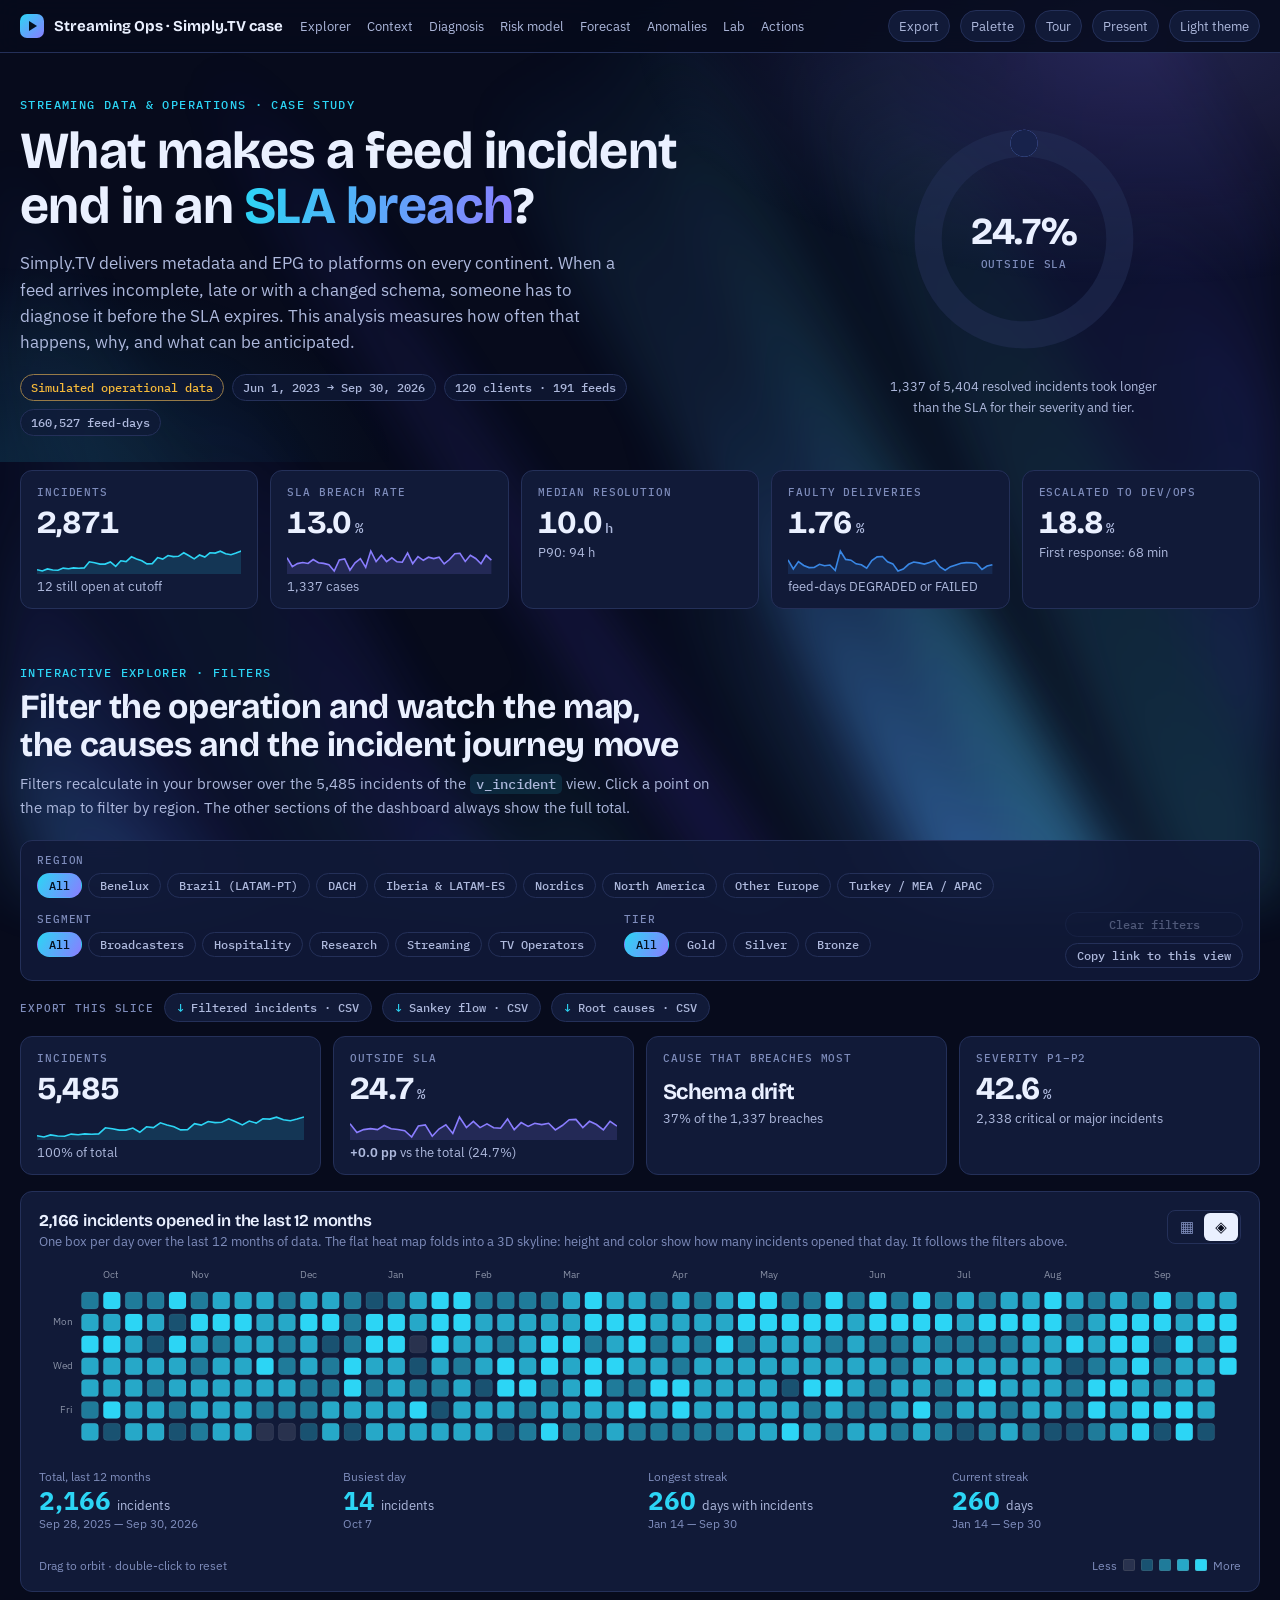
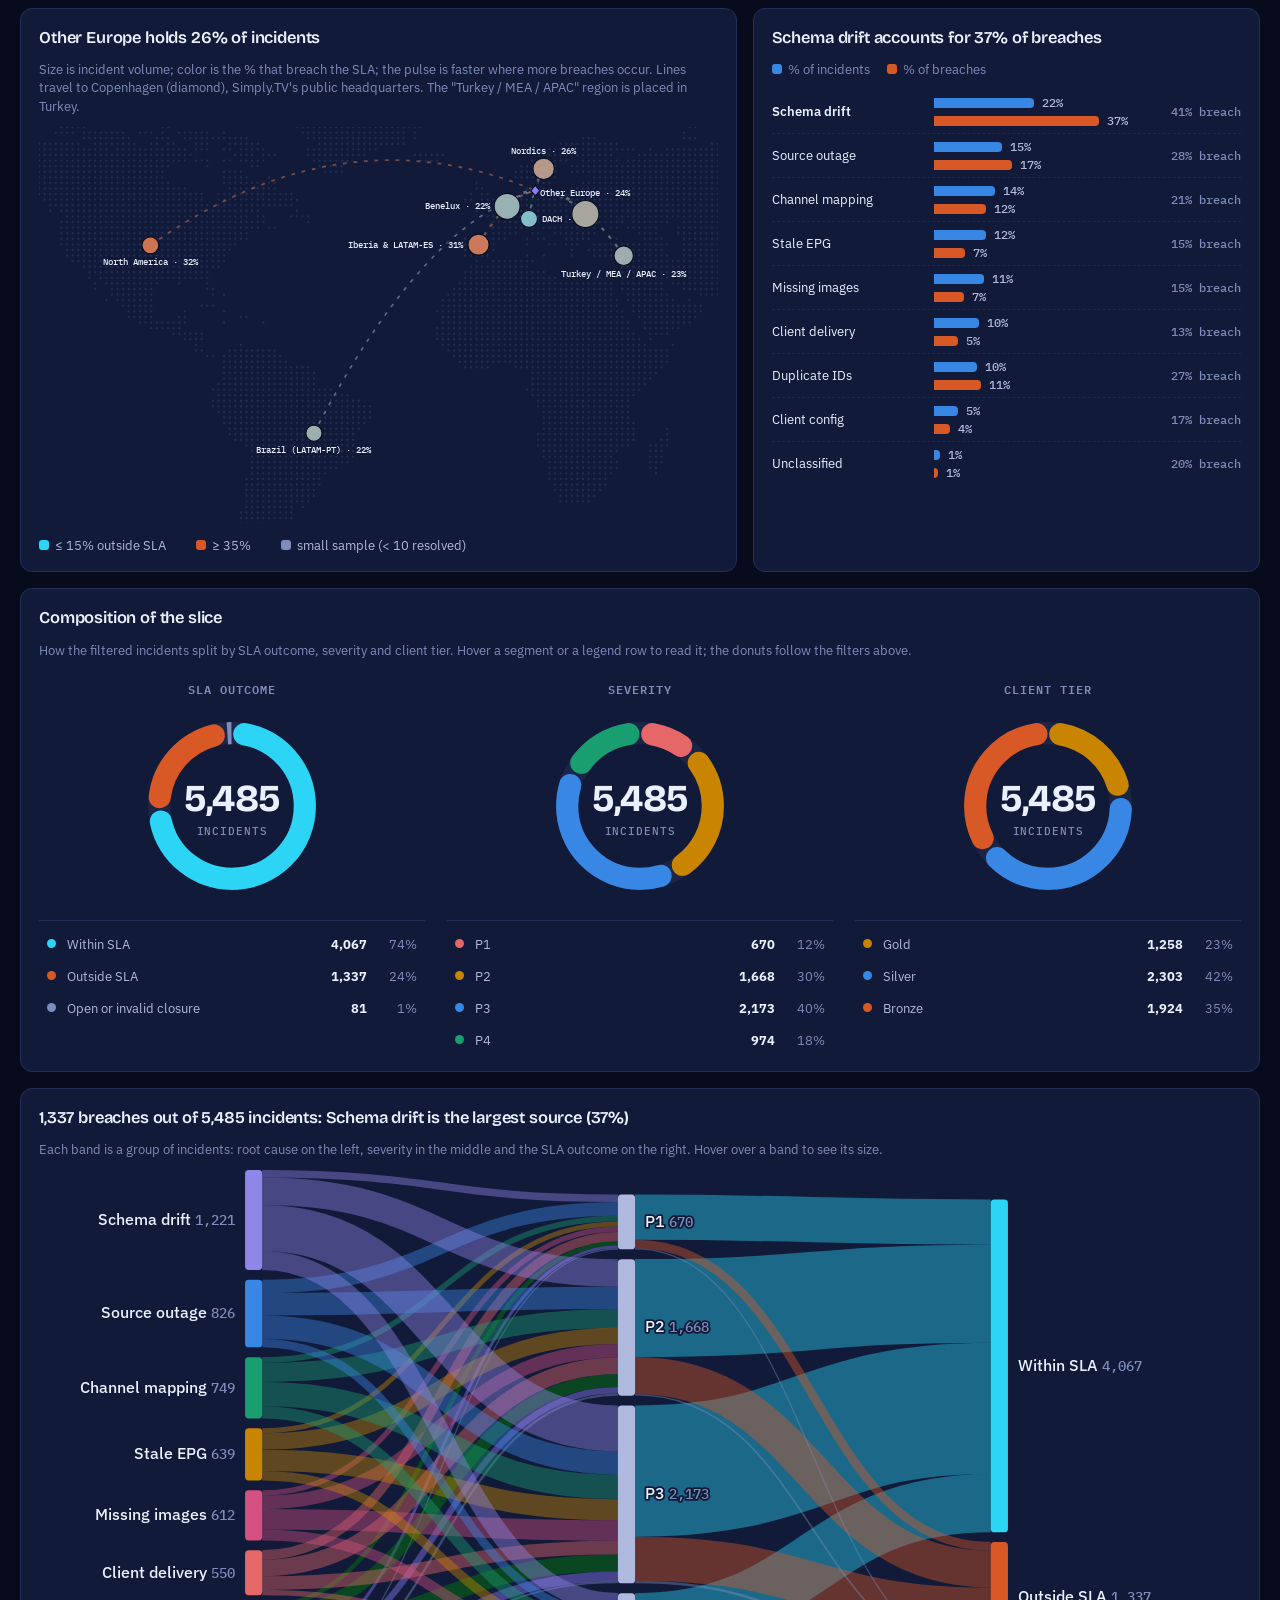
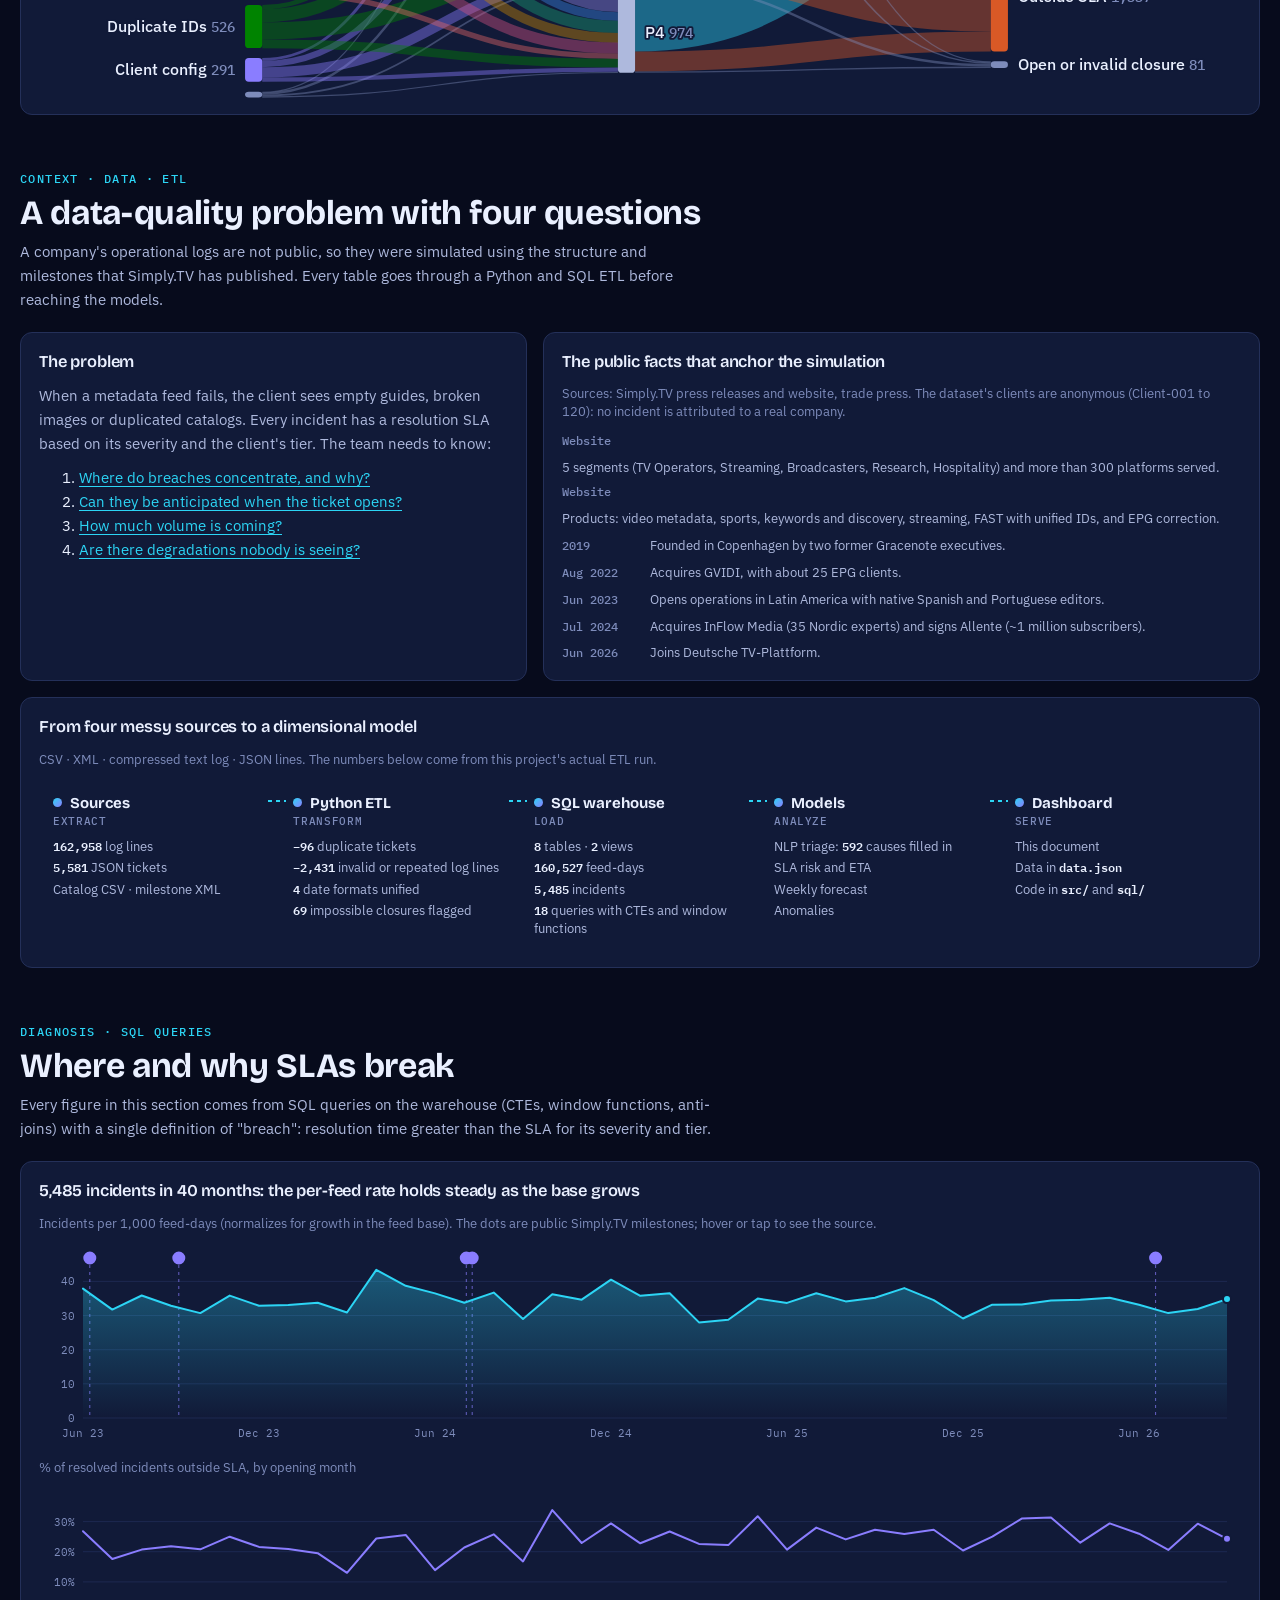
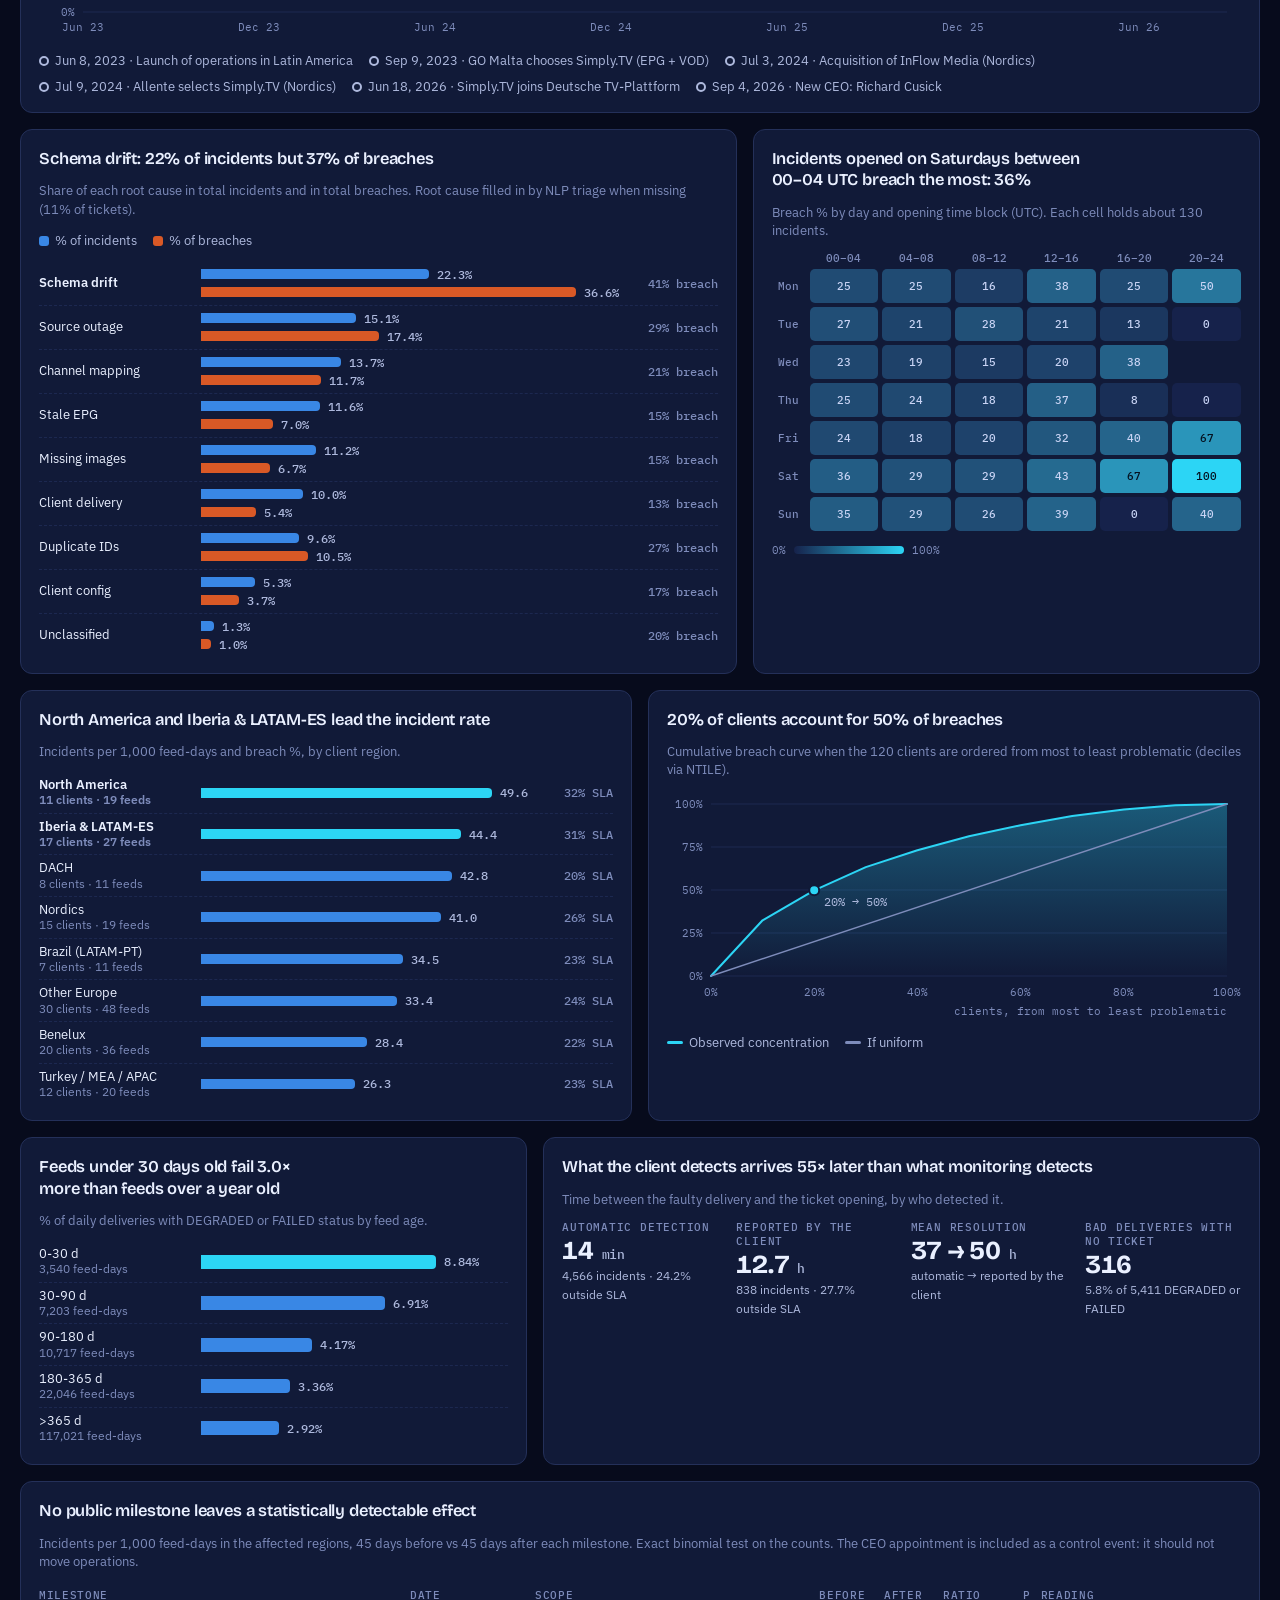
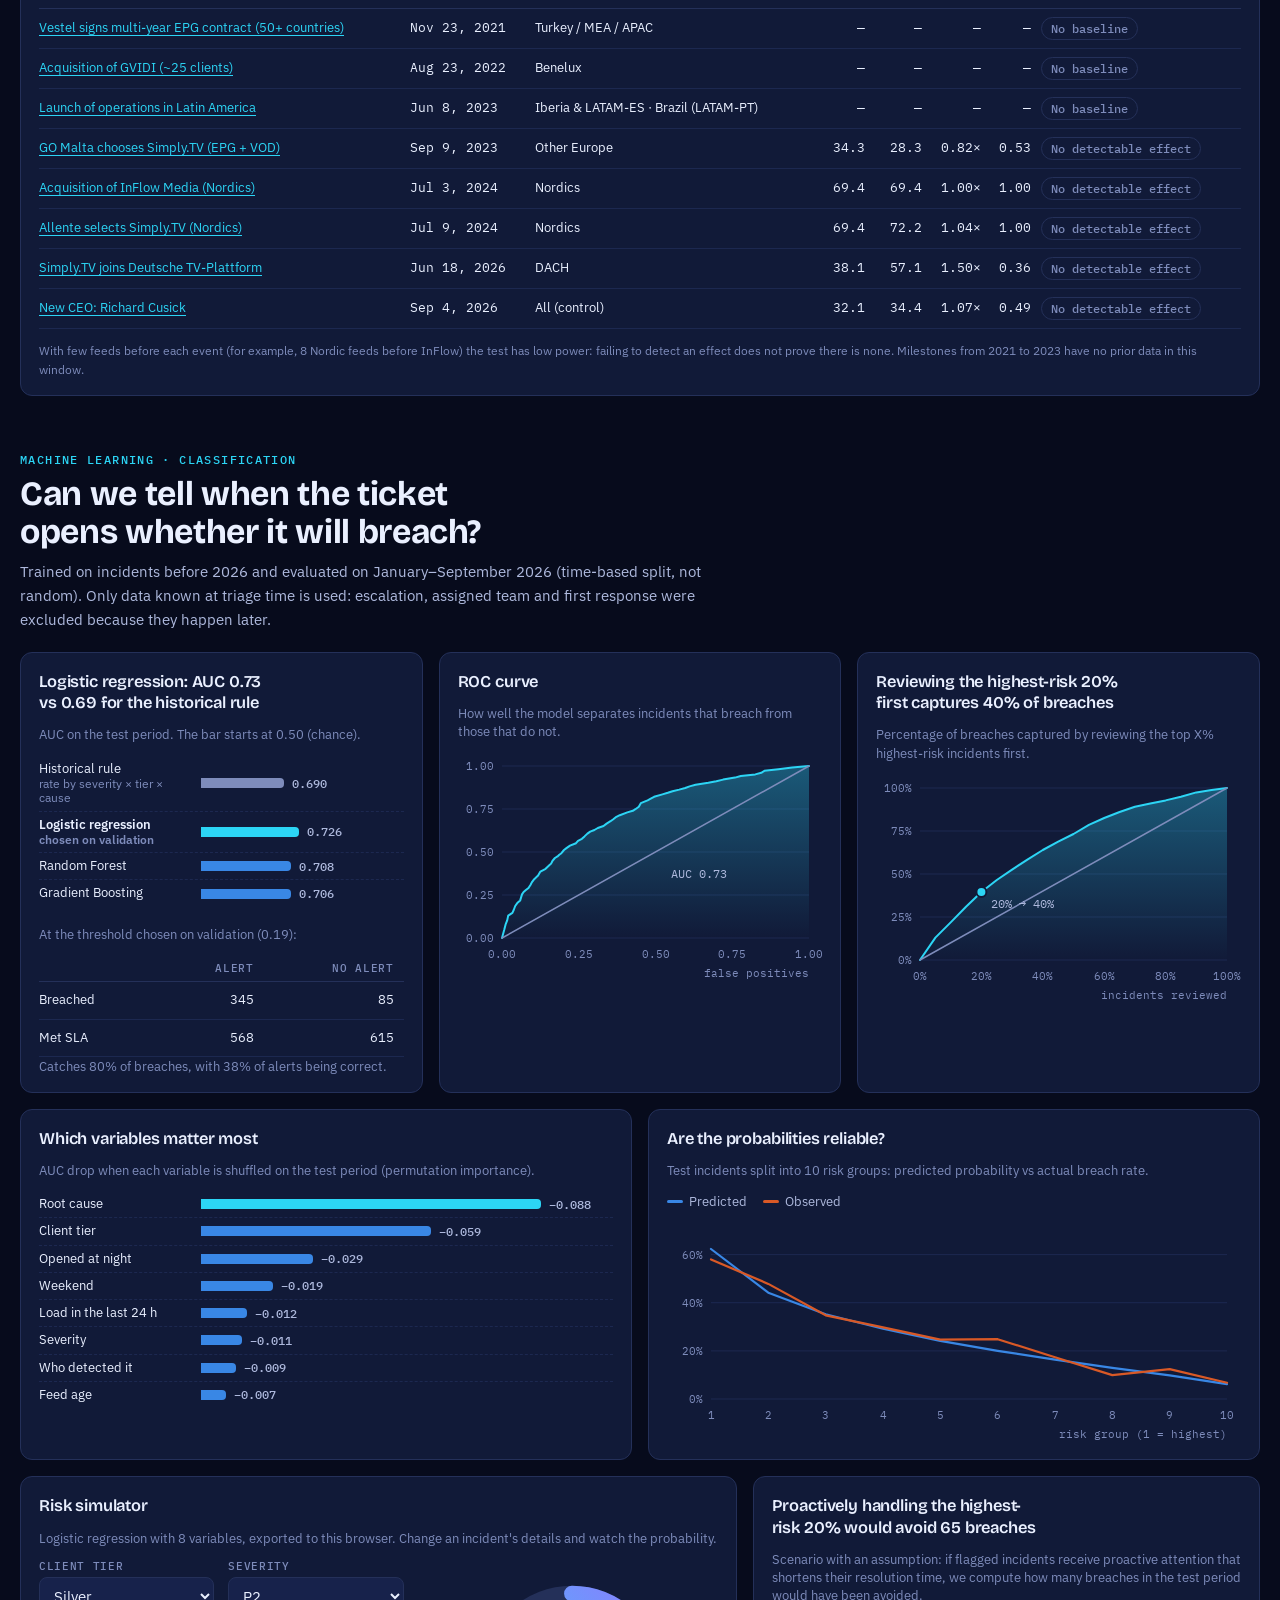
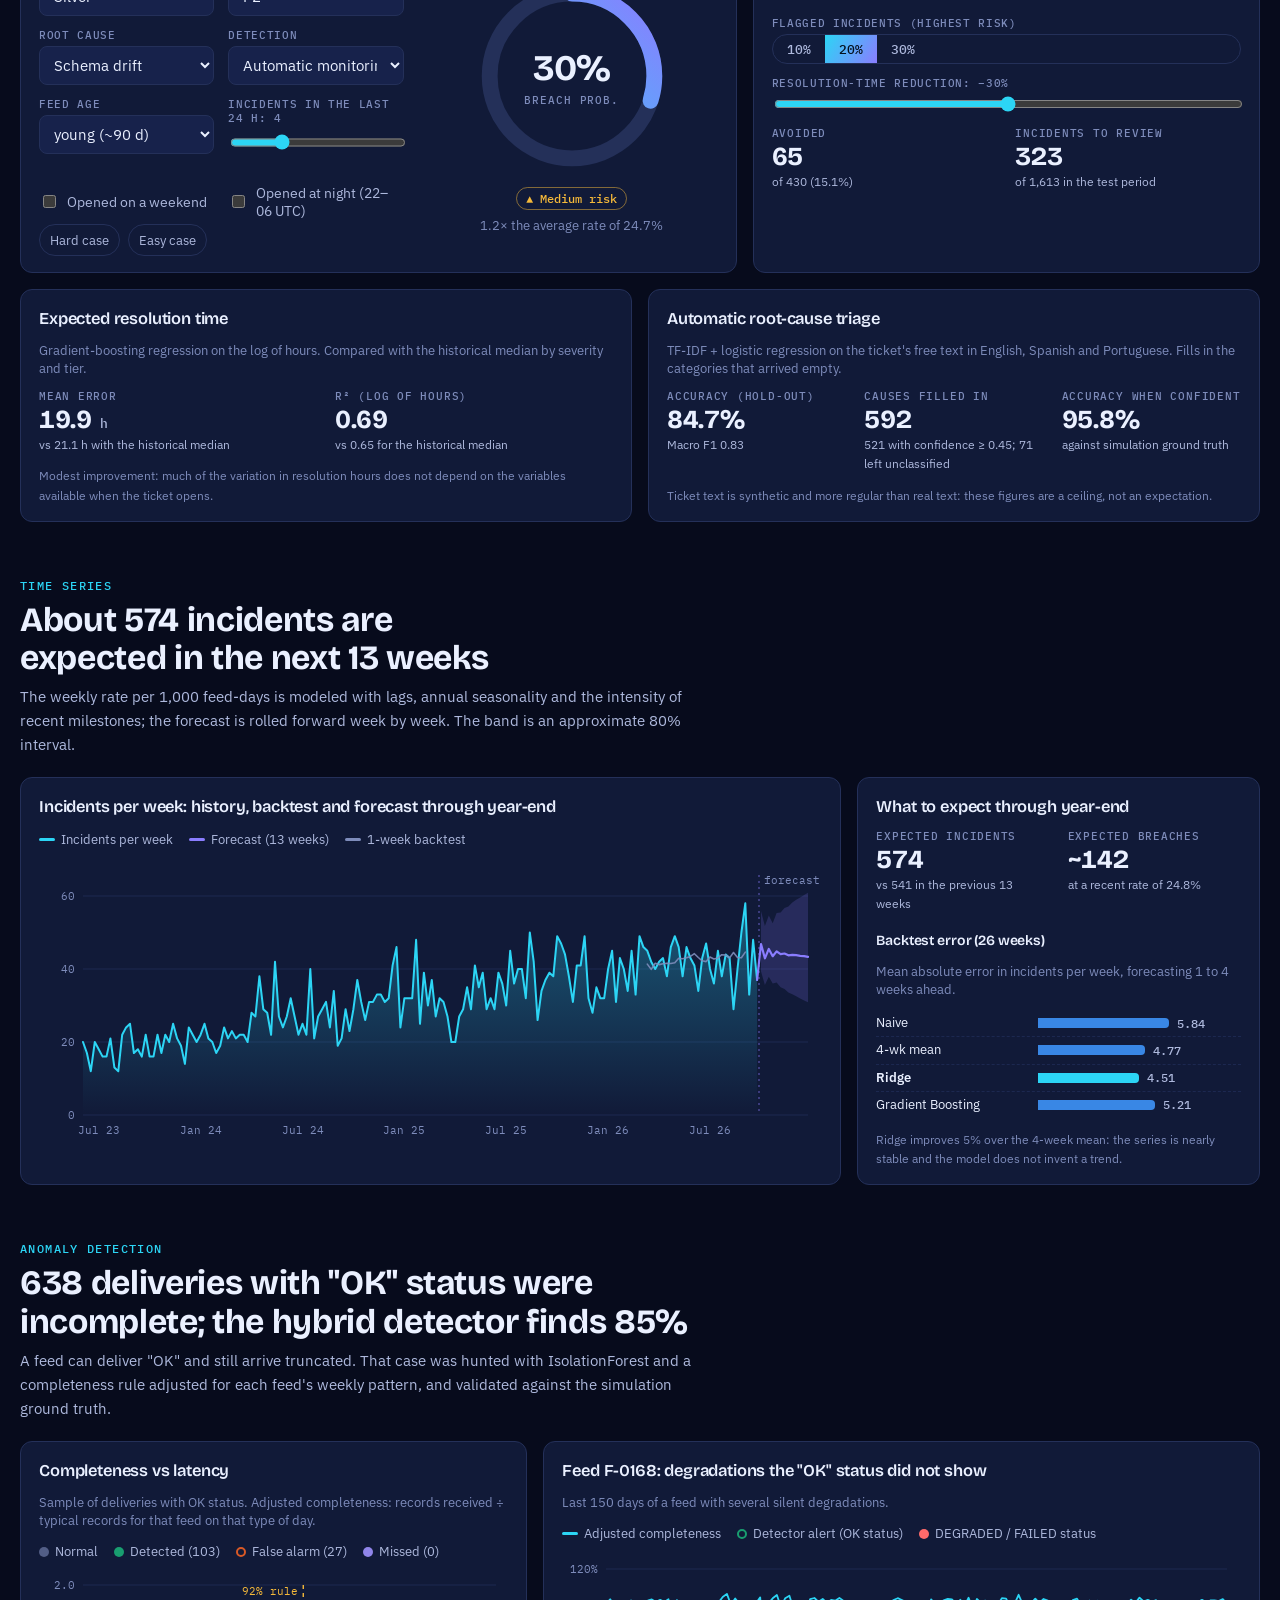
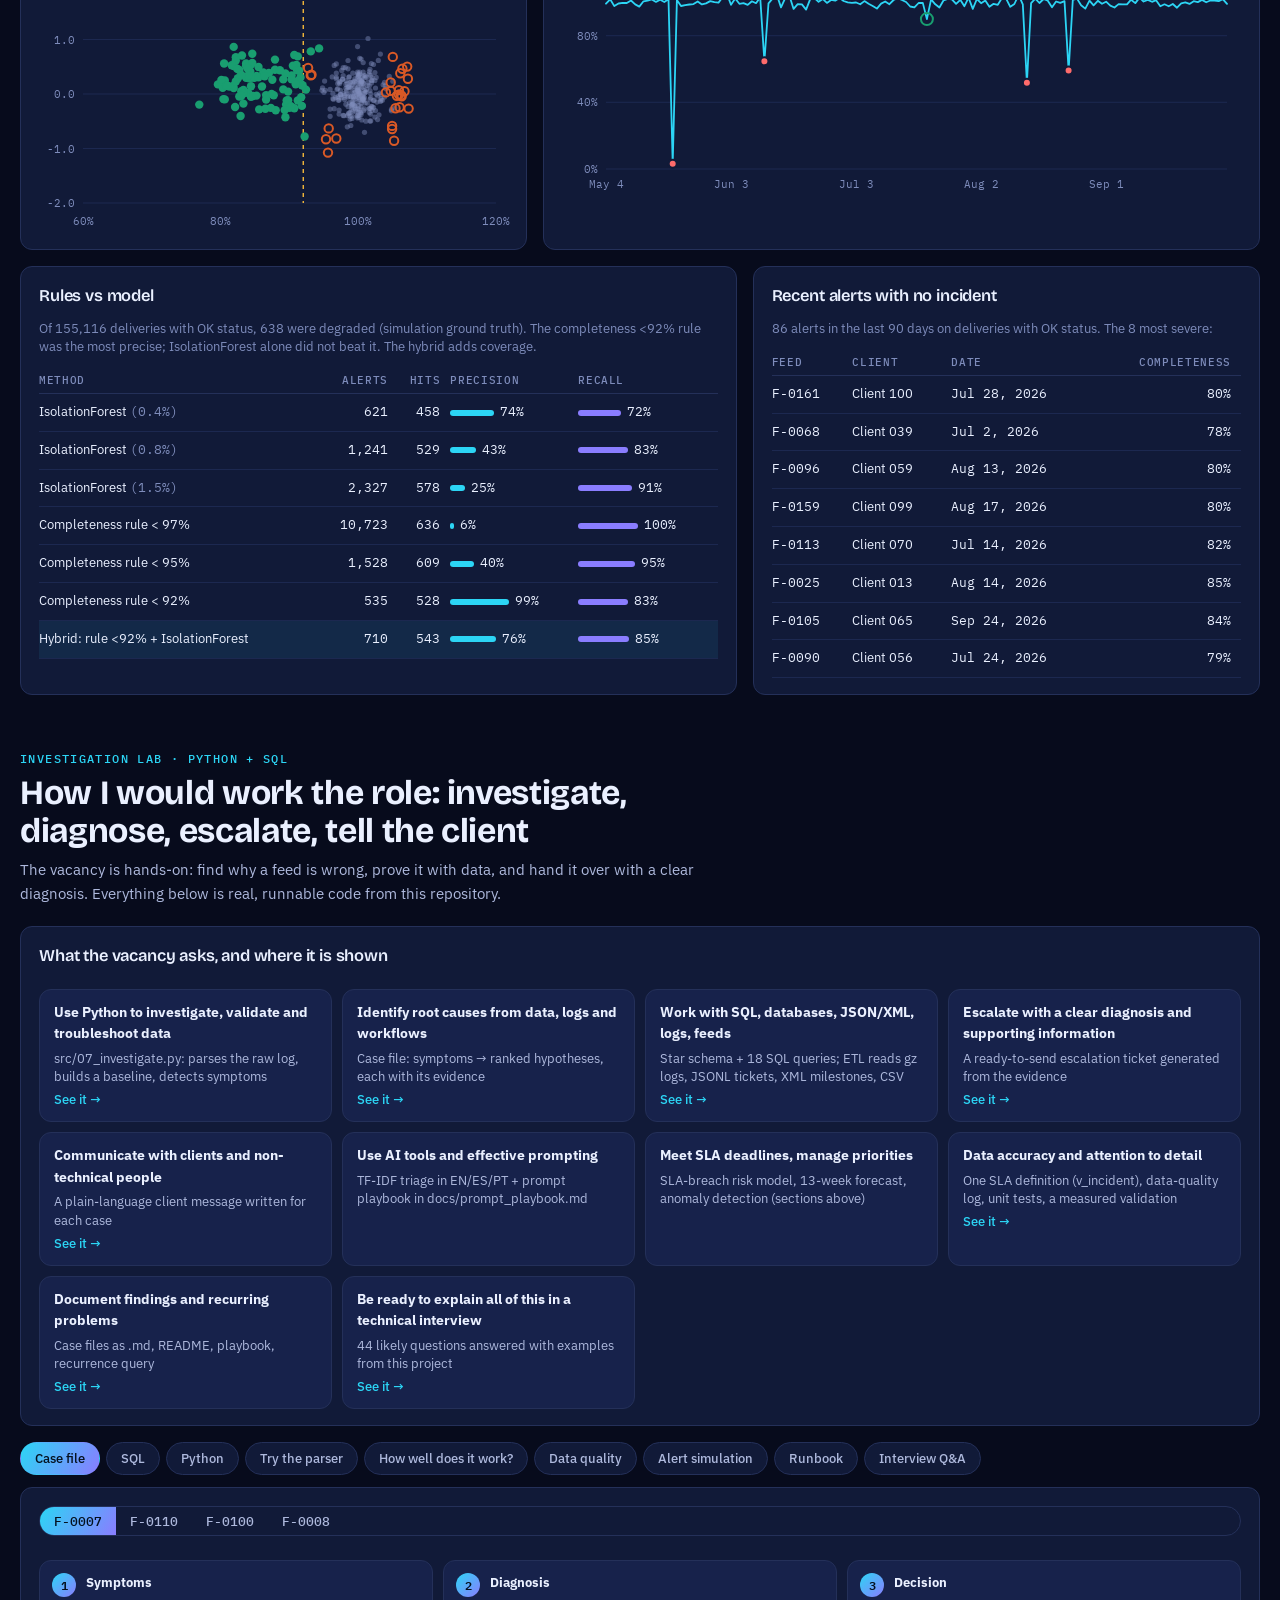
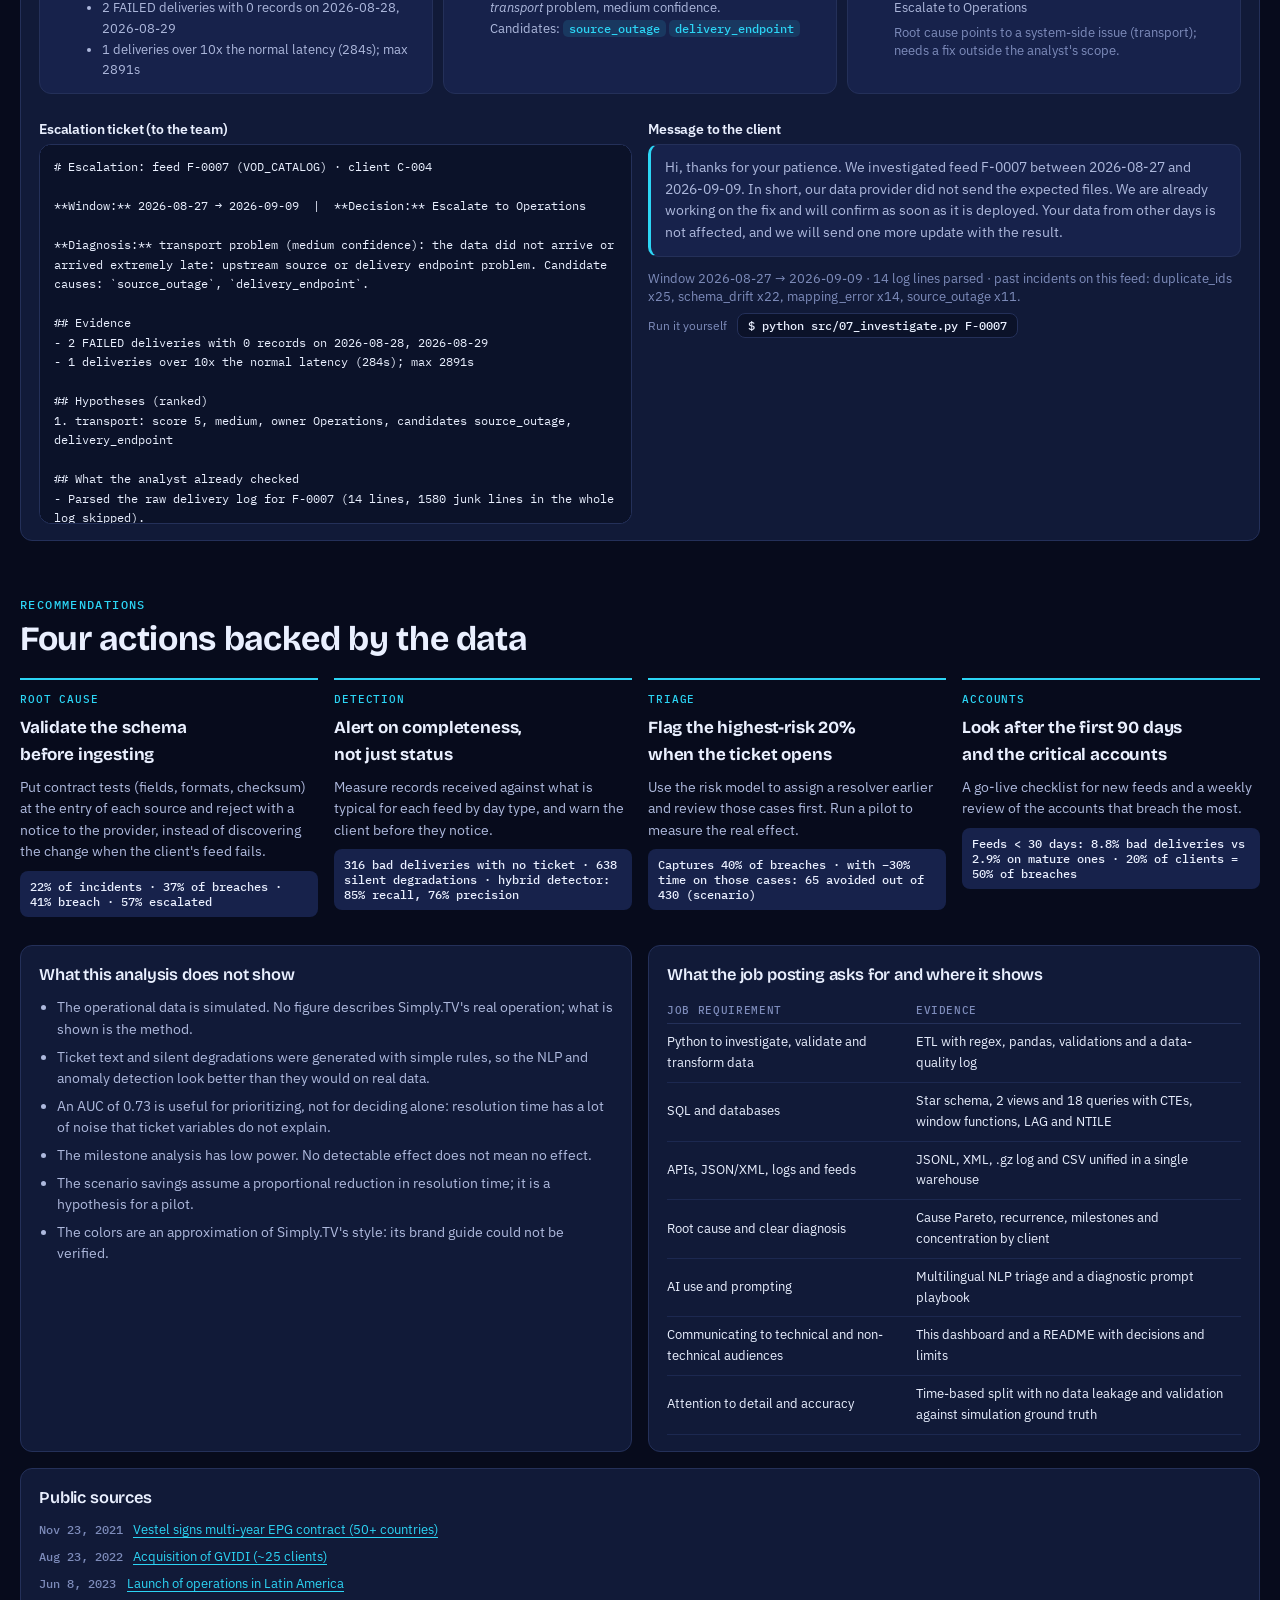
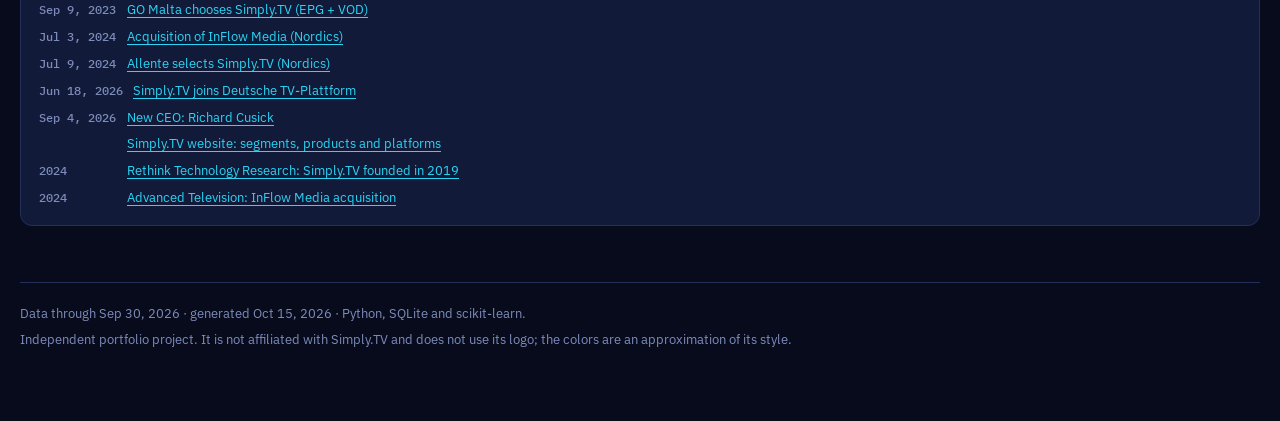
==== commit f84da617: "README screenshots and tour GIF, social meta tags, nav fit on 1280px Co-Authored-By: Claude Sonnet 5" ====
--- a/index.html
+++ b/index.html
@@ -3,6 +3,13 @@
 <head>
 <meta charset="utf-8">
 <meta name="viewport" content="width=device-width,initial-scale=1,viewport-fit=cover">
+<meta name="description" content="Streaming data and operations analytics: SQL star schema, NLP triage, SLA-risk model, forecasting and an investigator. Synthetic data.">
+<meta name="theme-color" content="#070b1c">
+<meta property="og:type" content="website">
+<meta property="og:title" content="Streaming Ops: Data and Operations Analytics">
+<meta property="og:description" content="Interactive dashboard with Python + SQL pipeline, predictive models and a feed-incident investigator (synthetic data).">
+<meta property="og:image" content="https://christianmg22.github.io/simplytv-streaming-ops/docs/preview.png">
+<meta name="twitter:card" content="summary_large_image">
 <title>Streaming Ops Simply.TV</title>
 <meta name="claude:viewport-fit-sides" content="cover">
 <link rel="stylesheet" href="https://fonts.googleapis.com/css2?family=Bricolage+Grotesque:opsz,wght@12..96,500;12..96,700&family=IBM+Plex+Mono:wght@400;500&family=IBM+Plex+Sans:wght@400;500;600&display=swap">
@@ -417,6 +424,7 @@
 body.present .beams { opacity: .6; }
 .tourbox{position:fixed;left:50%;bottom:18px;transform:translateX(-50%);z-index:60;max-width:min(640px,calc(100vw - 32px));background:var(--card,#101a2a);color:var(--ink,#fff);border:1px solid var(--line,#345);border-radius:14px;padding:12px 16px;box-shadow:0 10px 40px #0008;font-size:14px}
 .tourbox b{color:var(--accent,#0ff);margin-right:6px}.tourbox button{margin-left:10px;background:none;border:1px solid currentColor;color:inherit;border-radius:8px;padding:2px 10px;cursor:pointer}
+@media (max-width:1320px){.nav-in{gap:10px}.links a{padding:6px 7px;font-size:12.5px}.iconbtn{padding-inline:10px}}
 
 </style>
 <style>html{color-scheme:dark}body{margin:0}img{max-width:100%}[hidden]{display:none!important}</style>
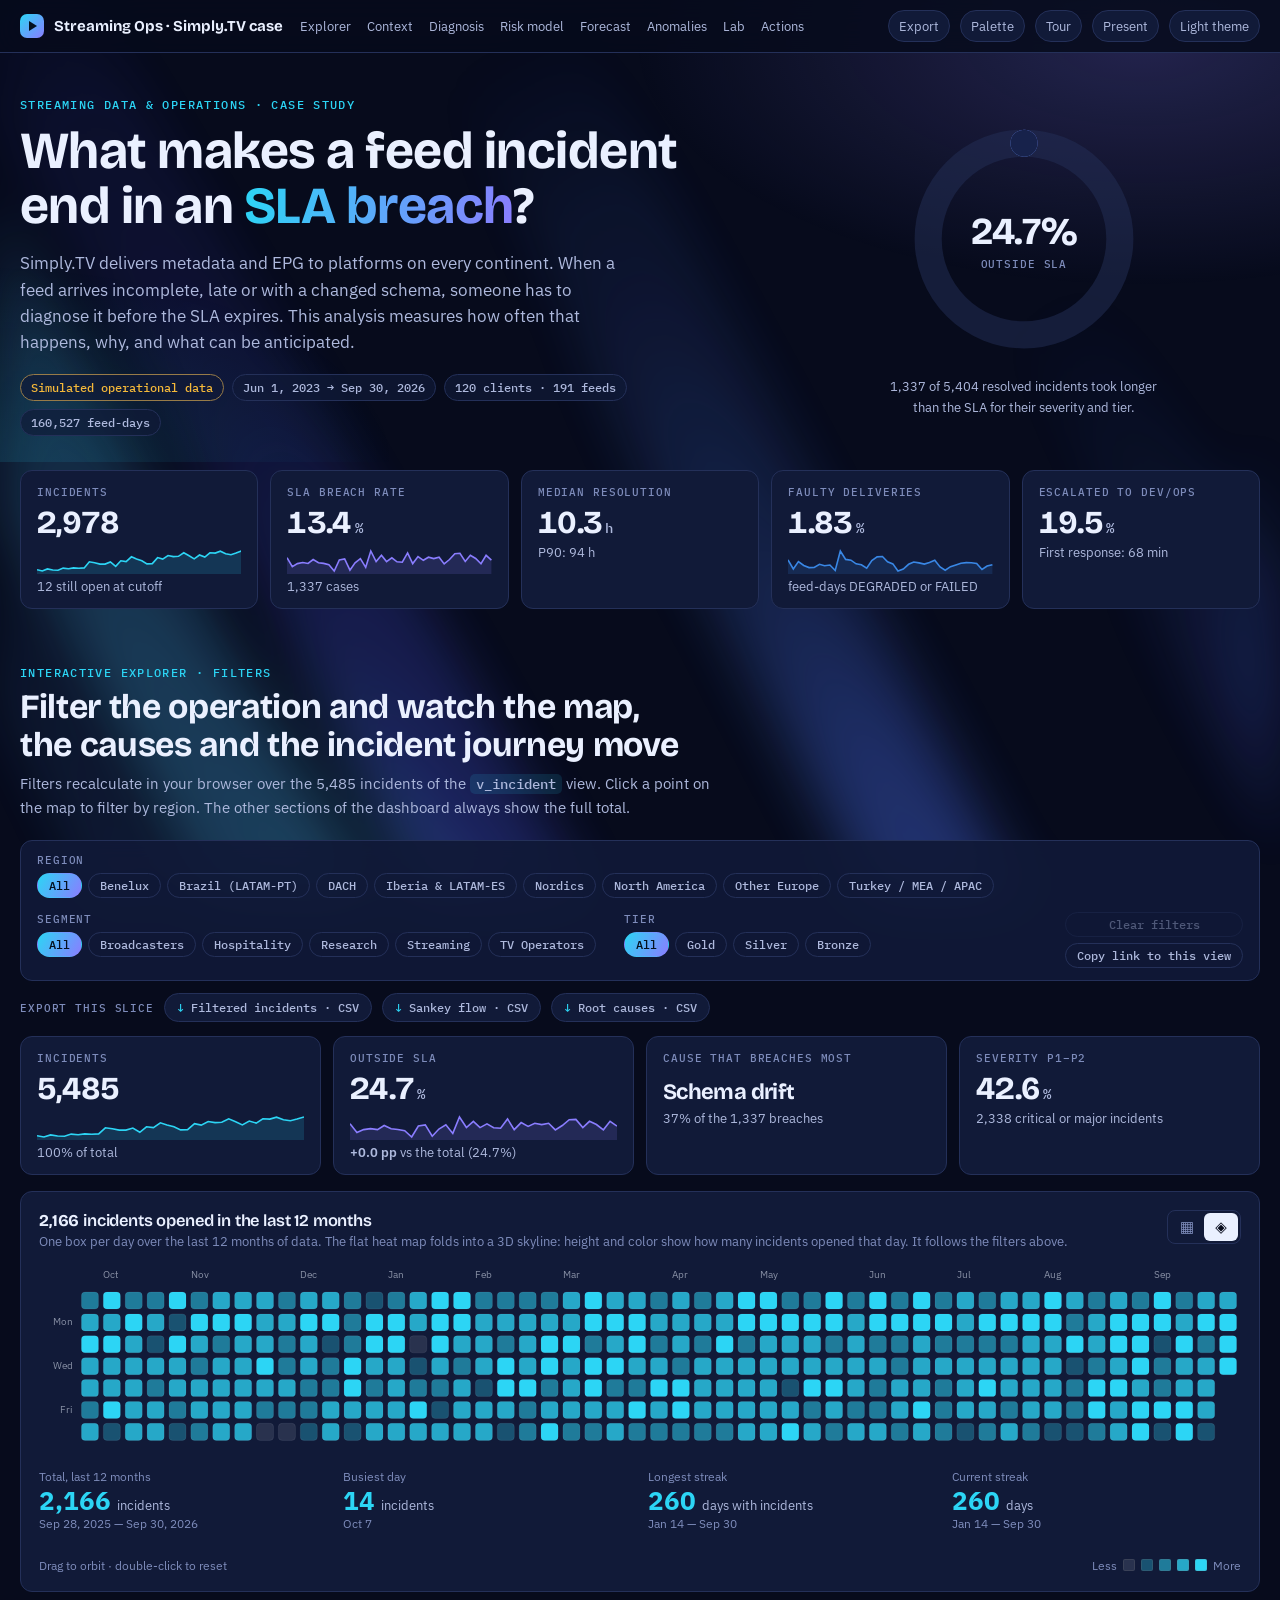
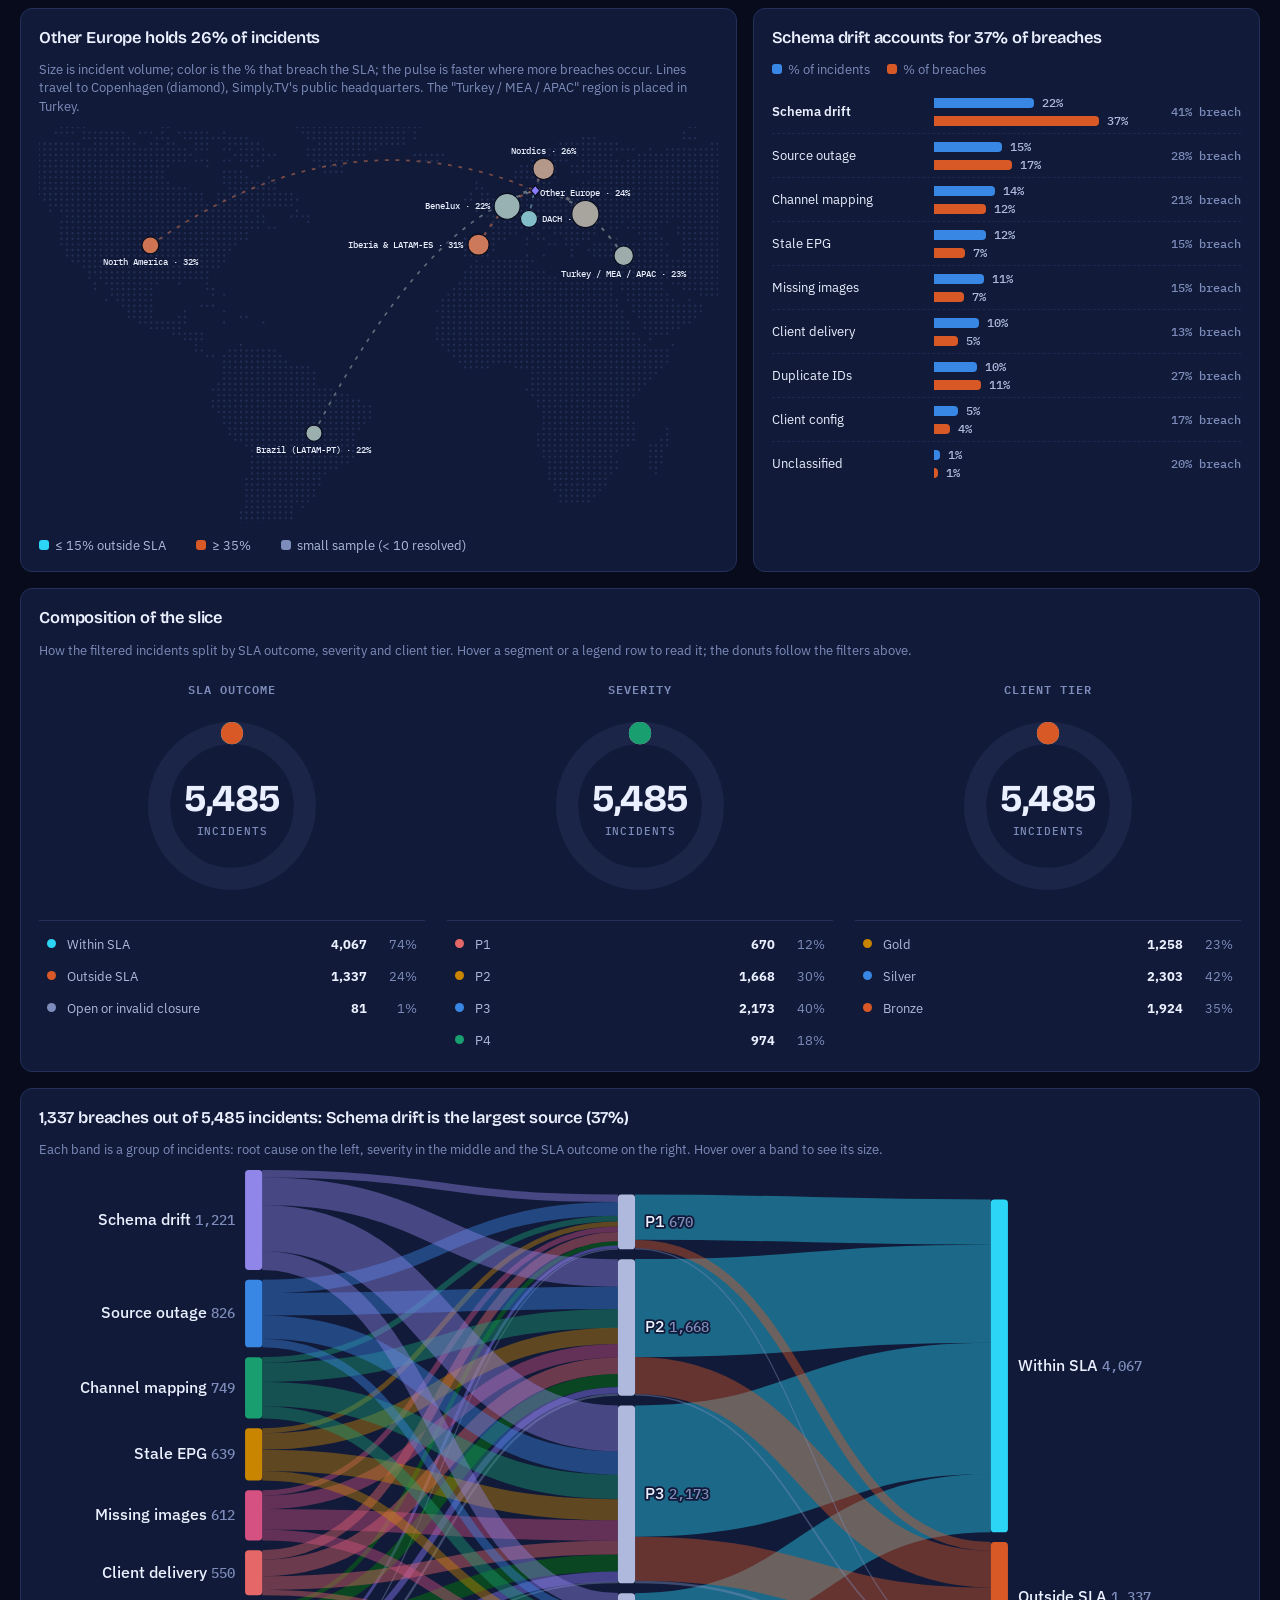
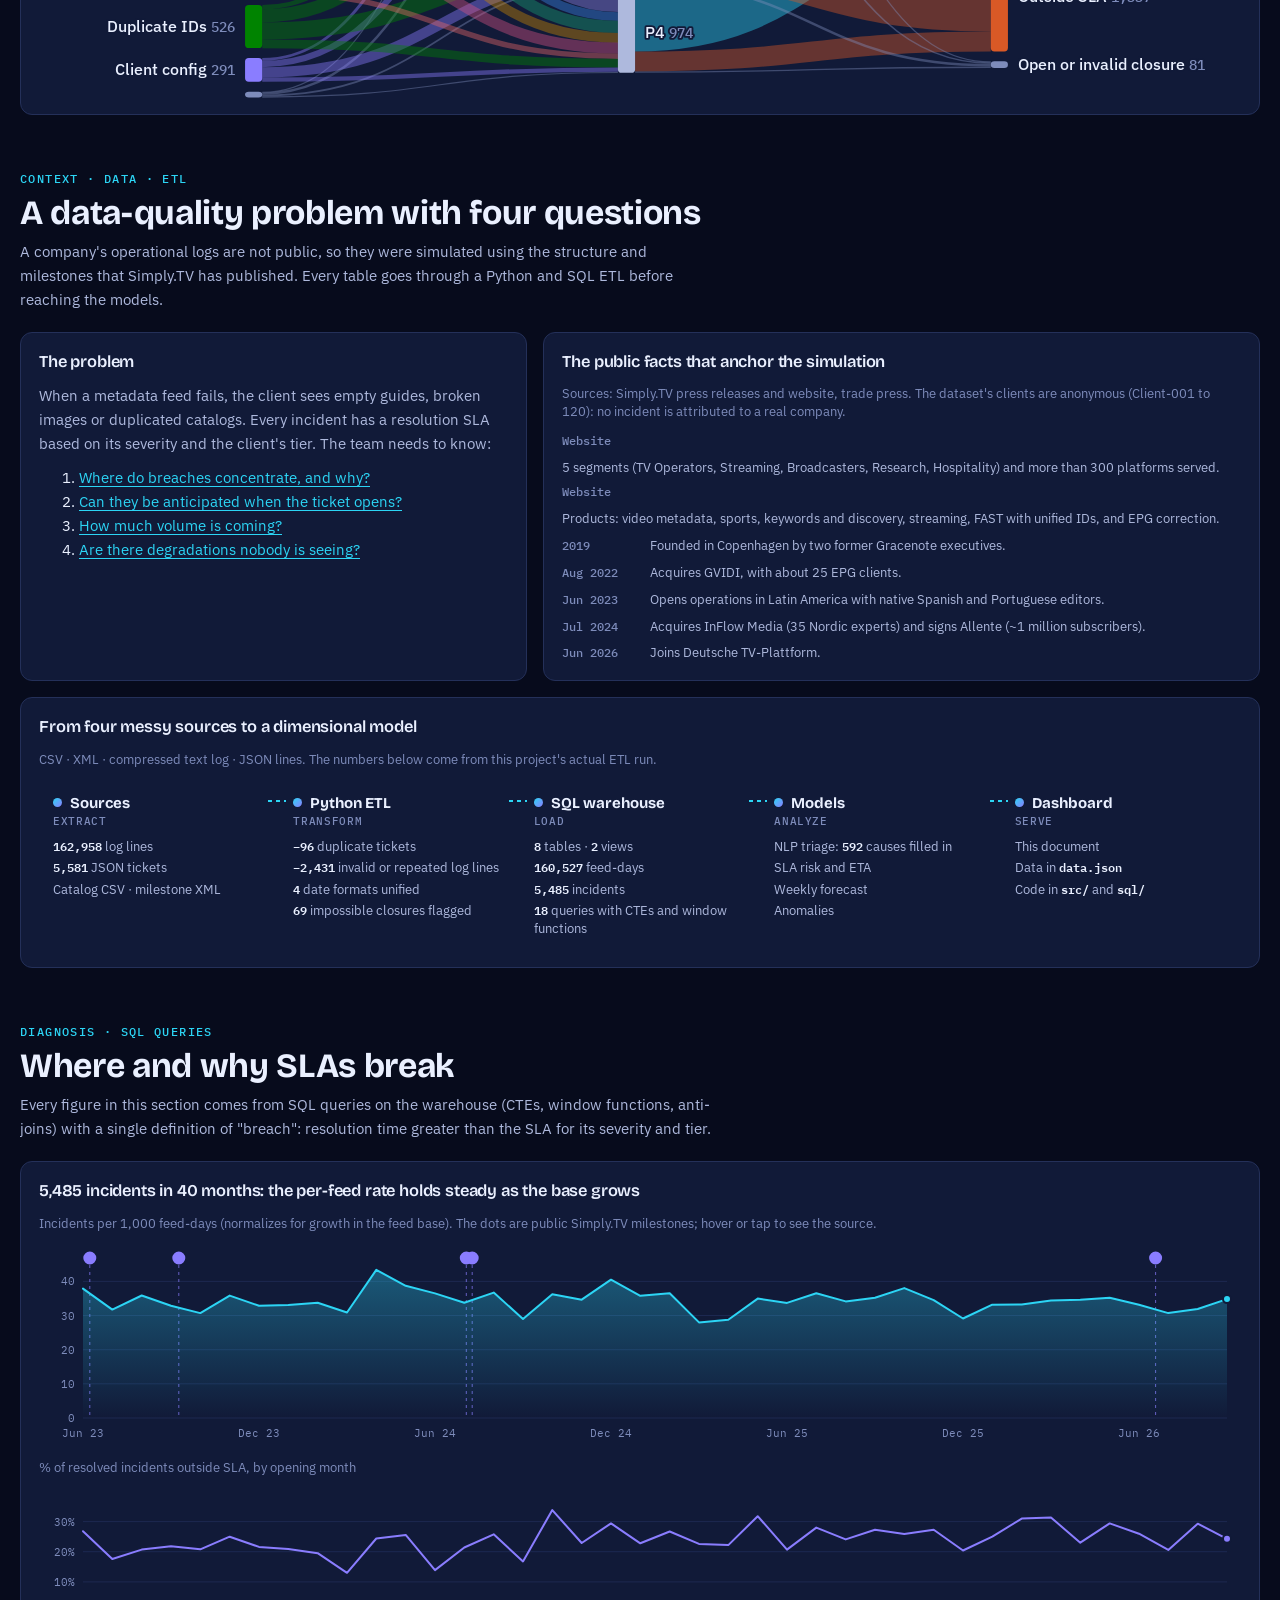
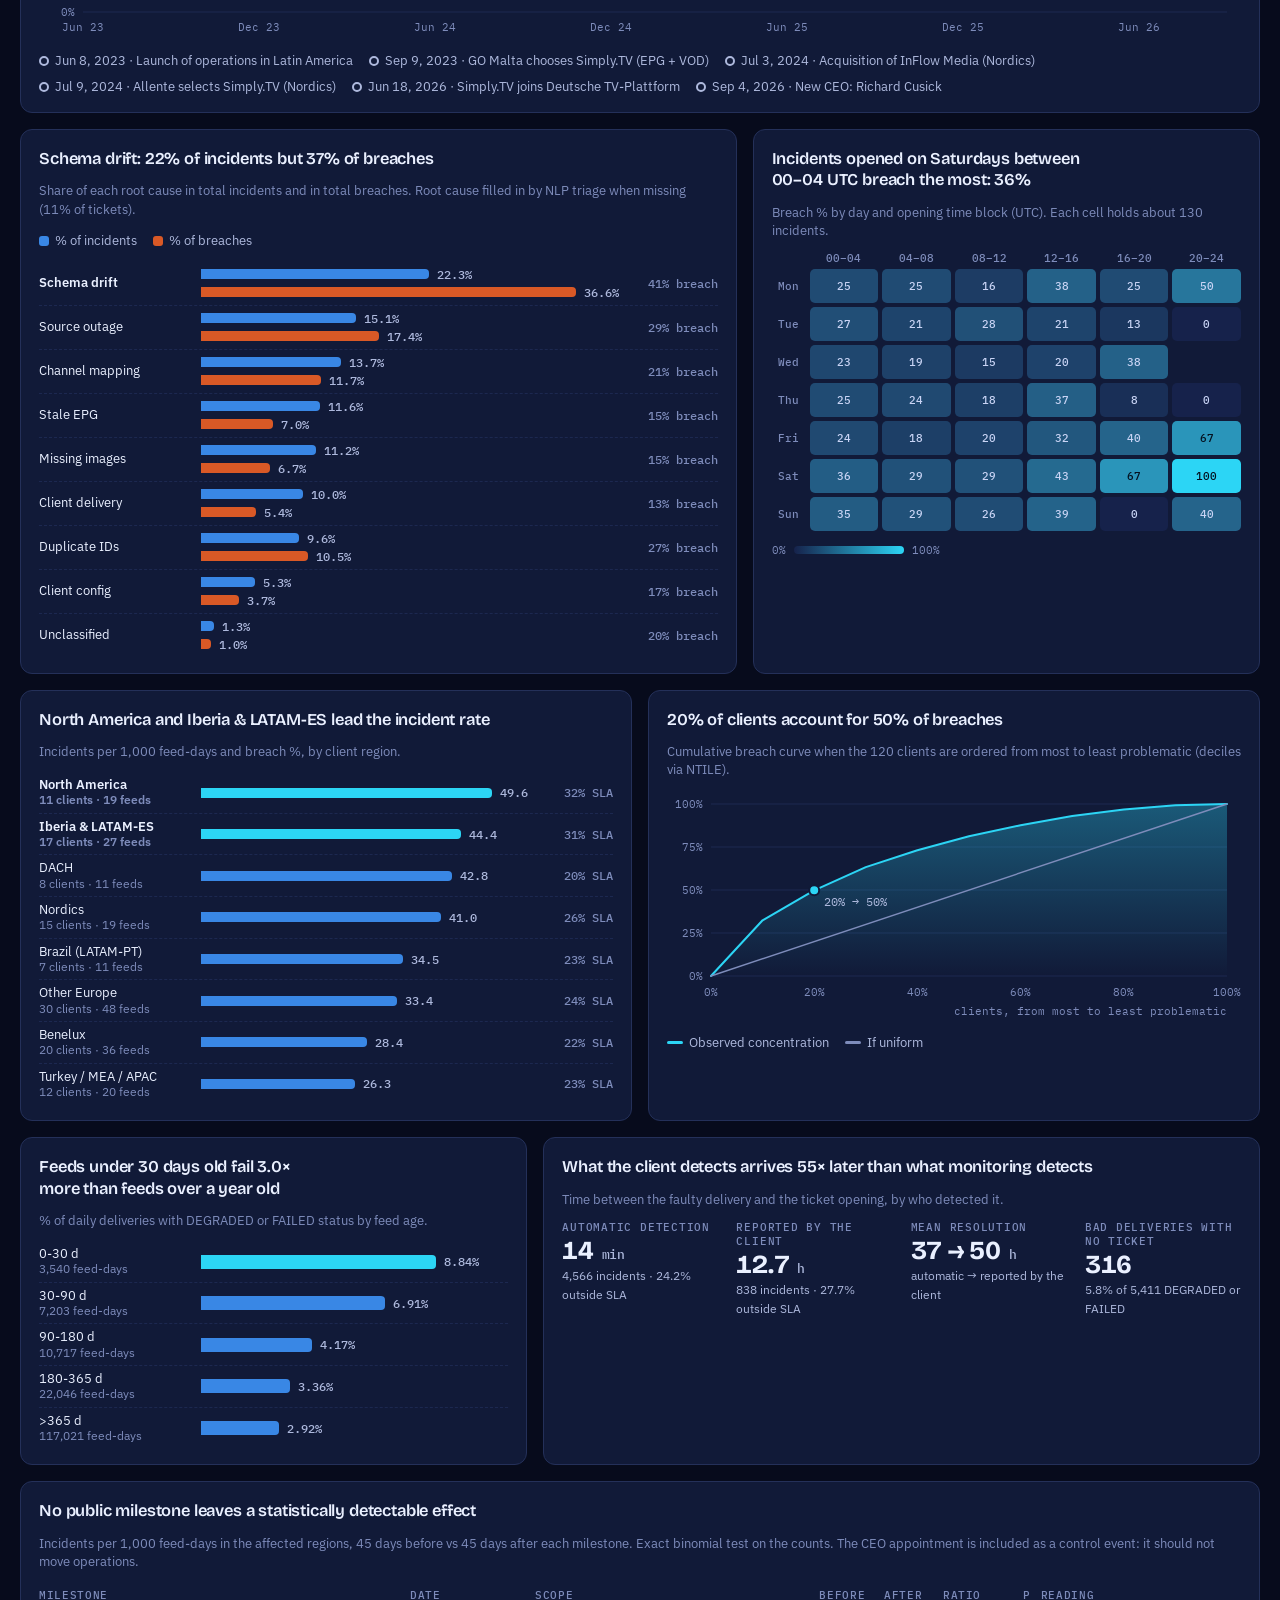
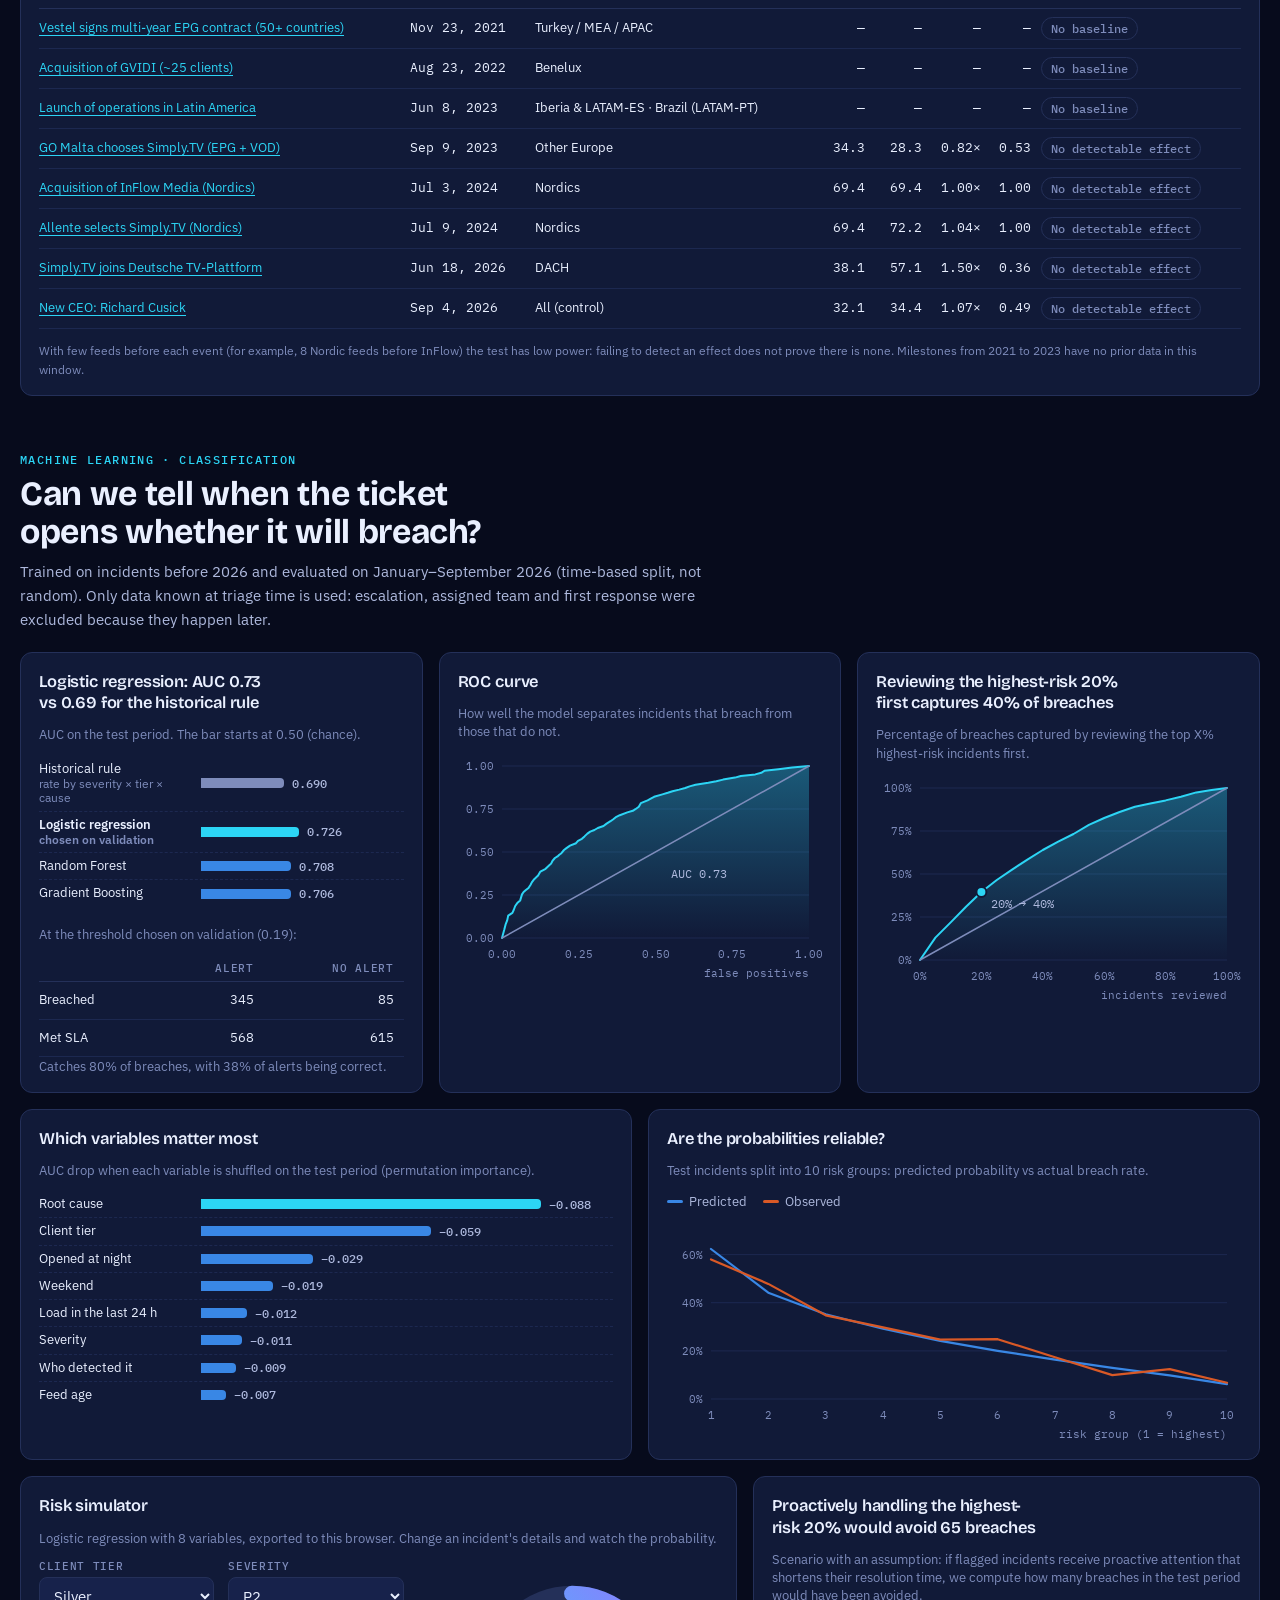
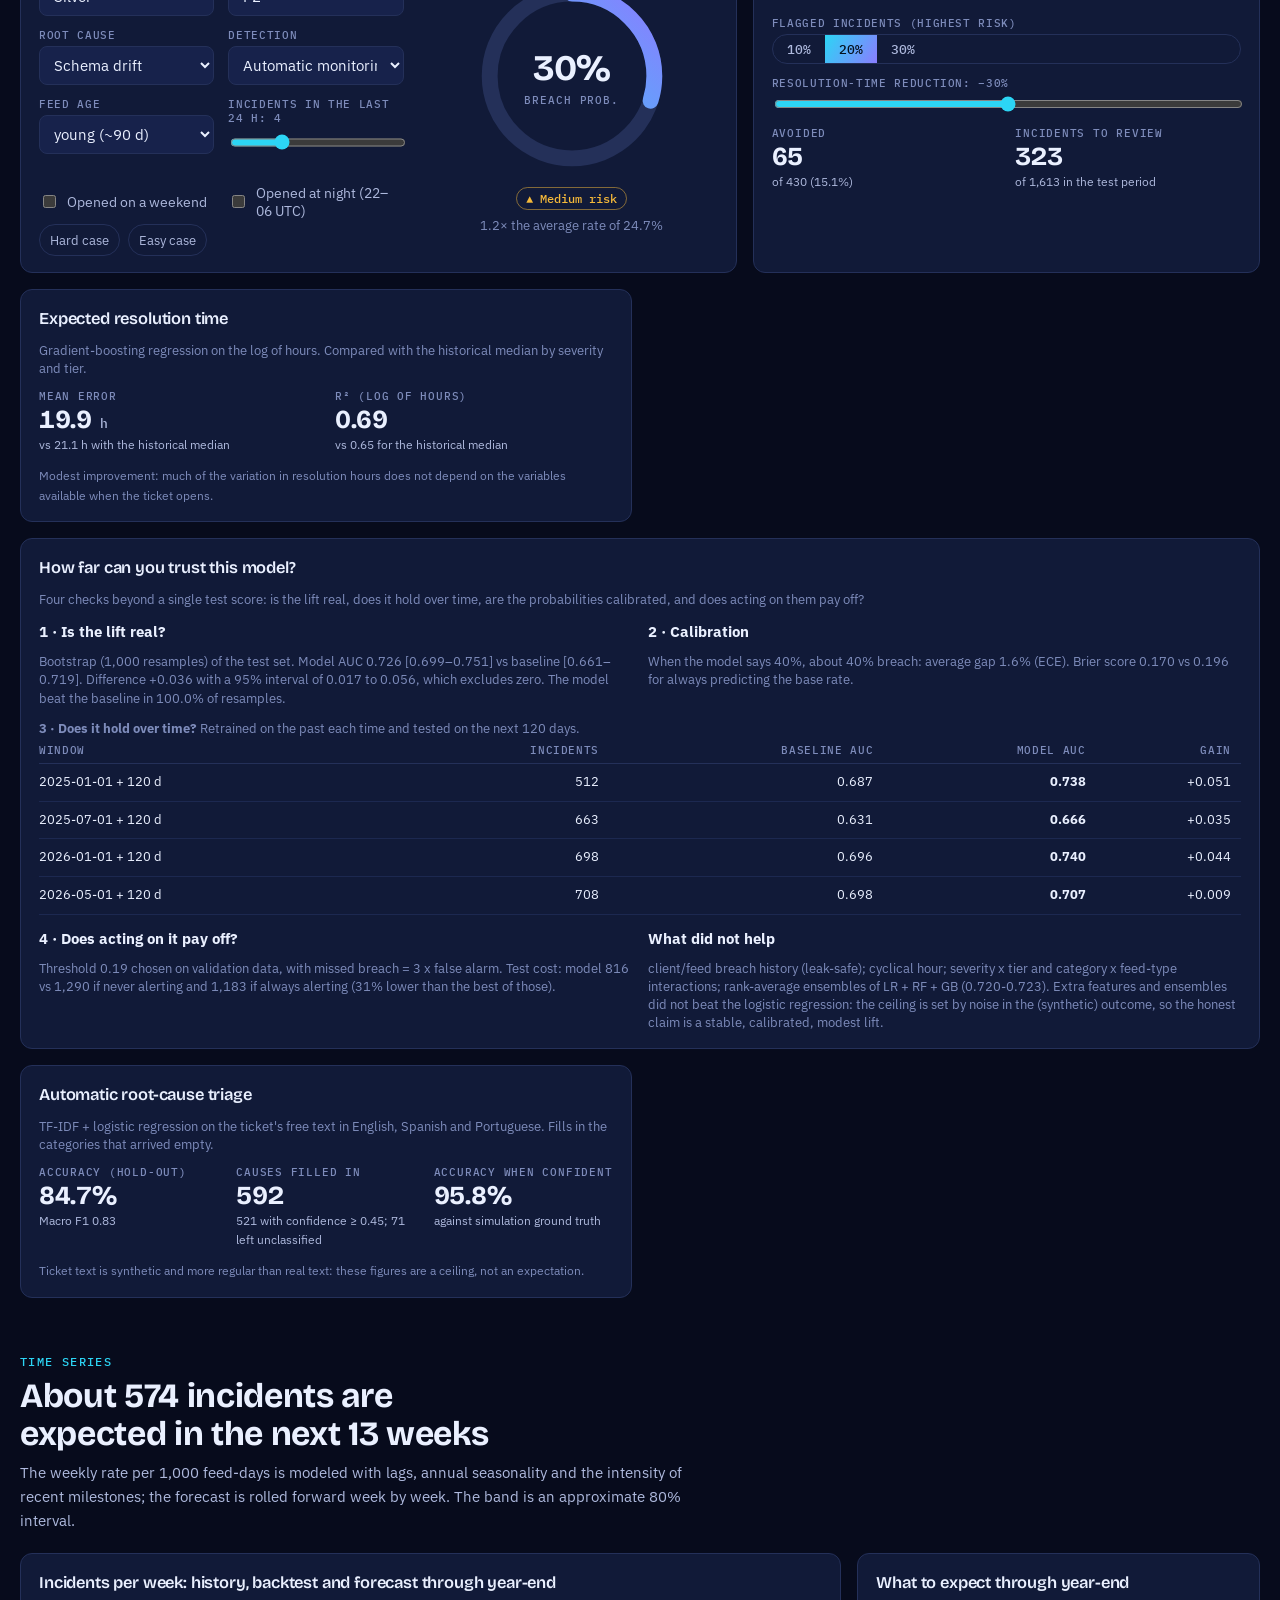
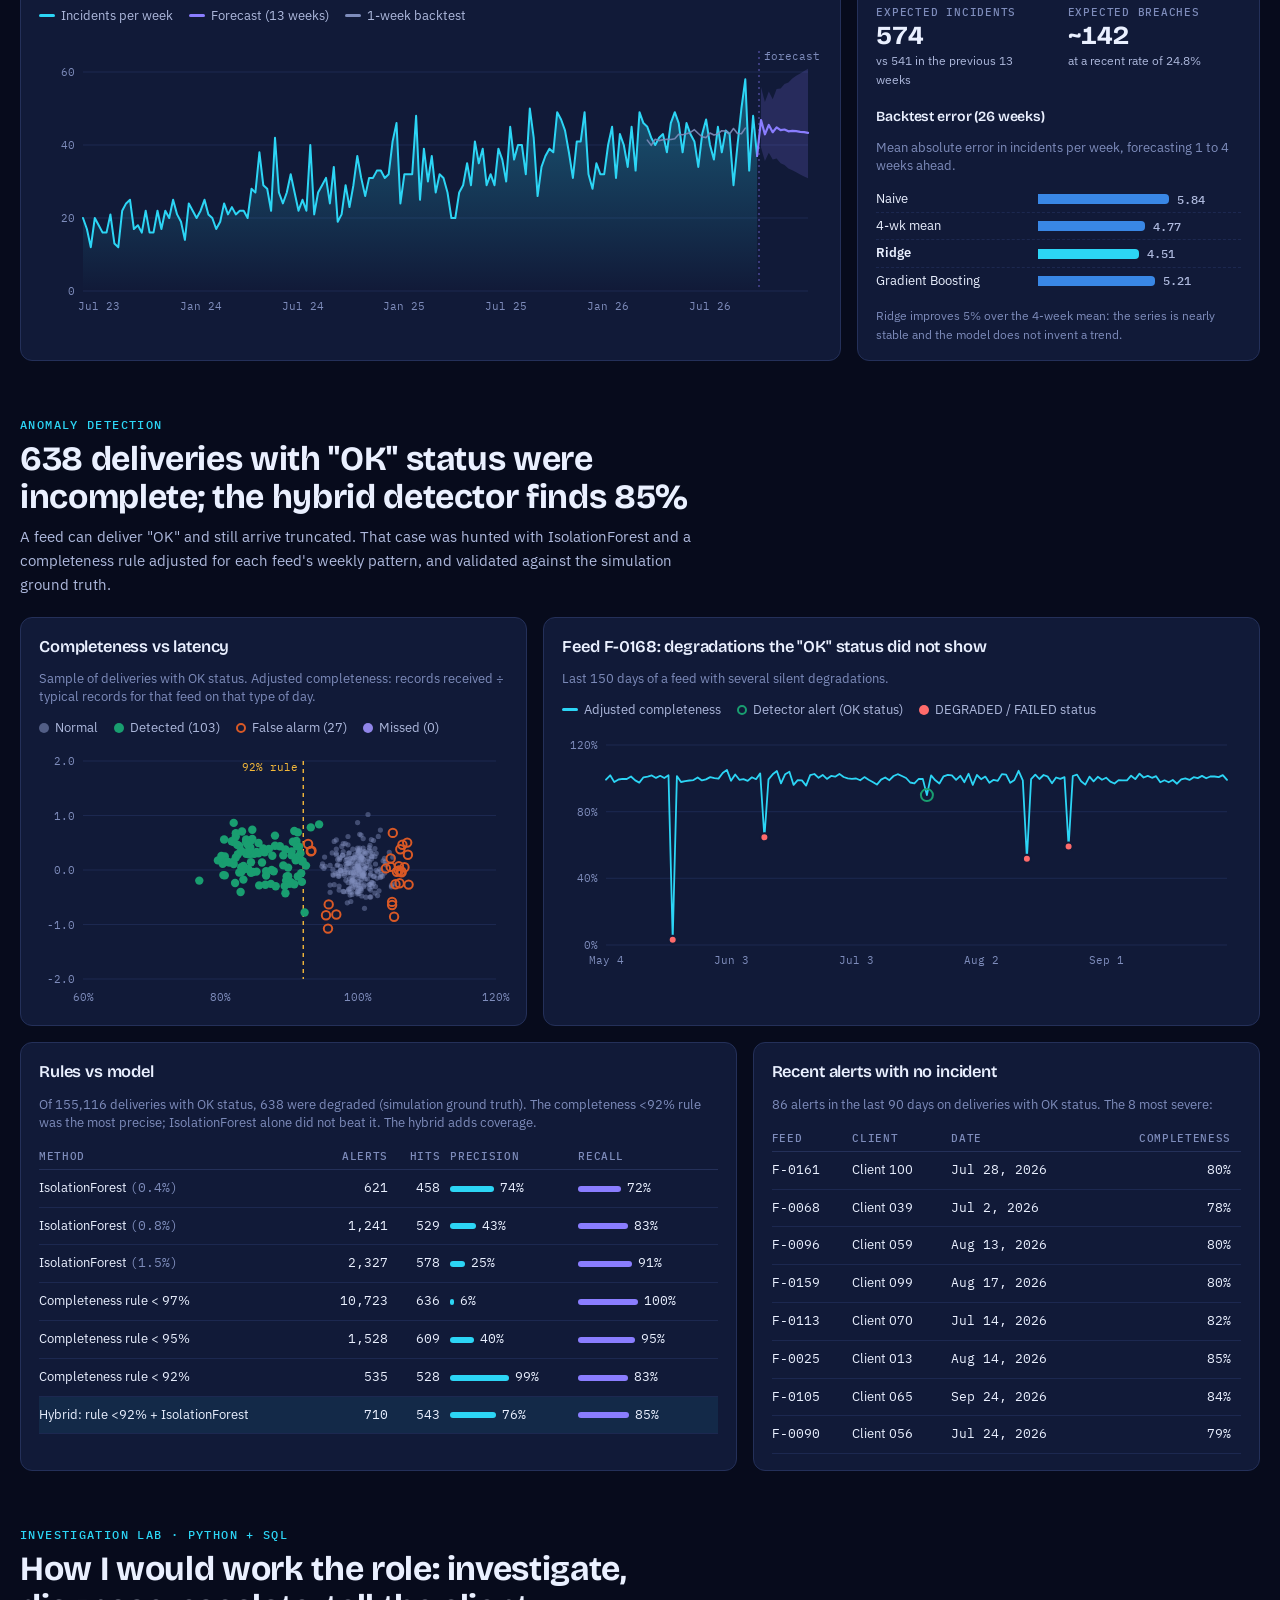
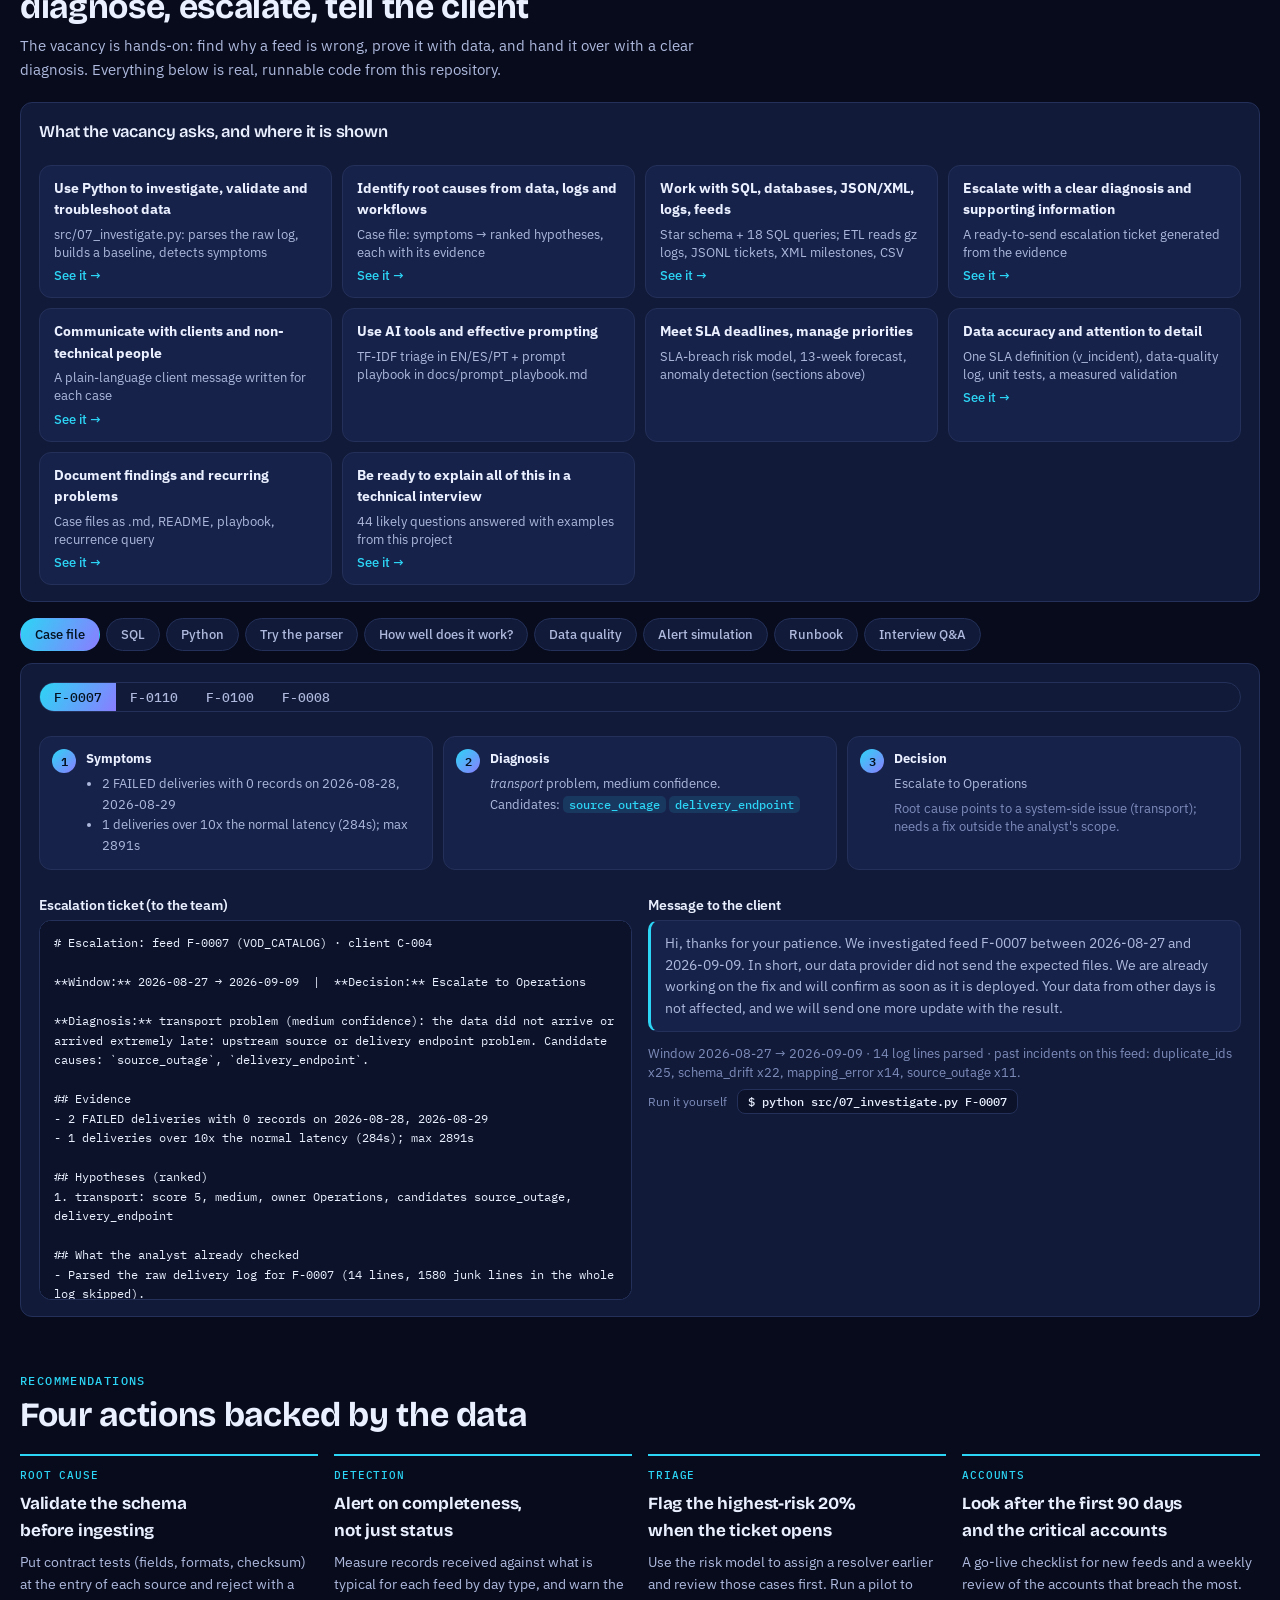
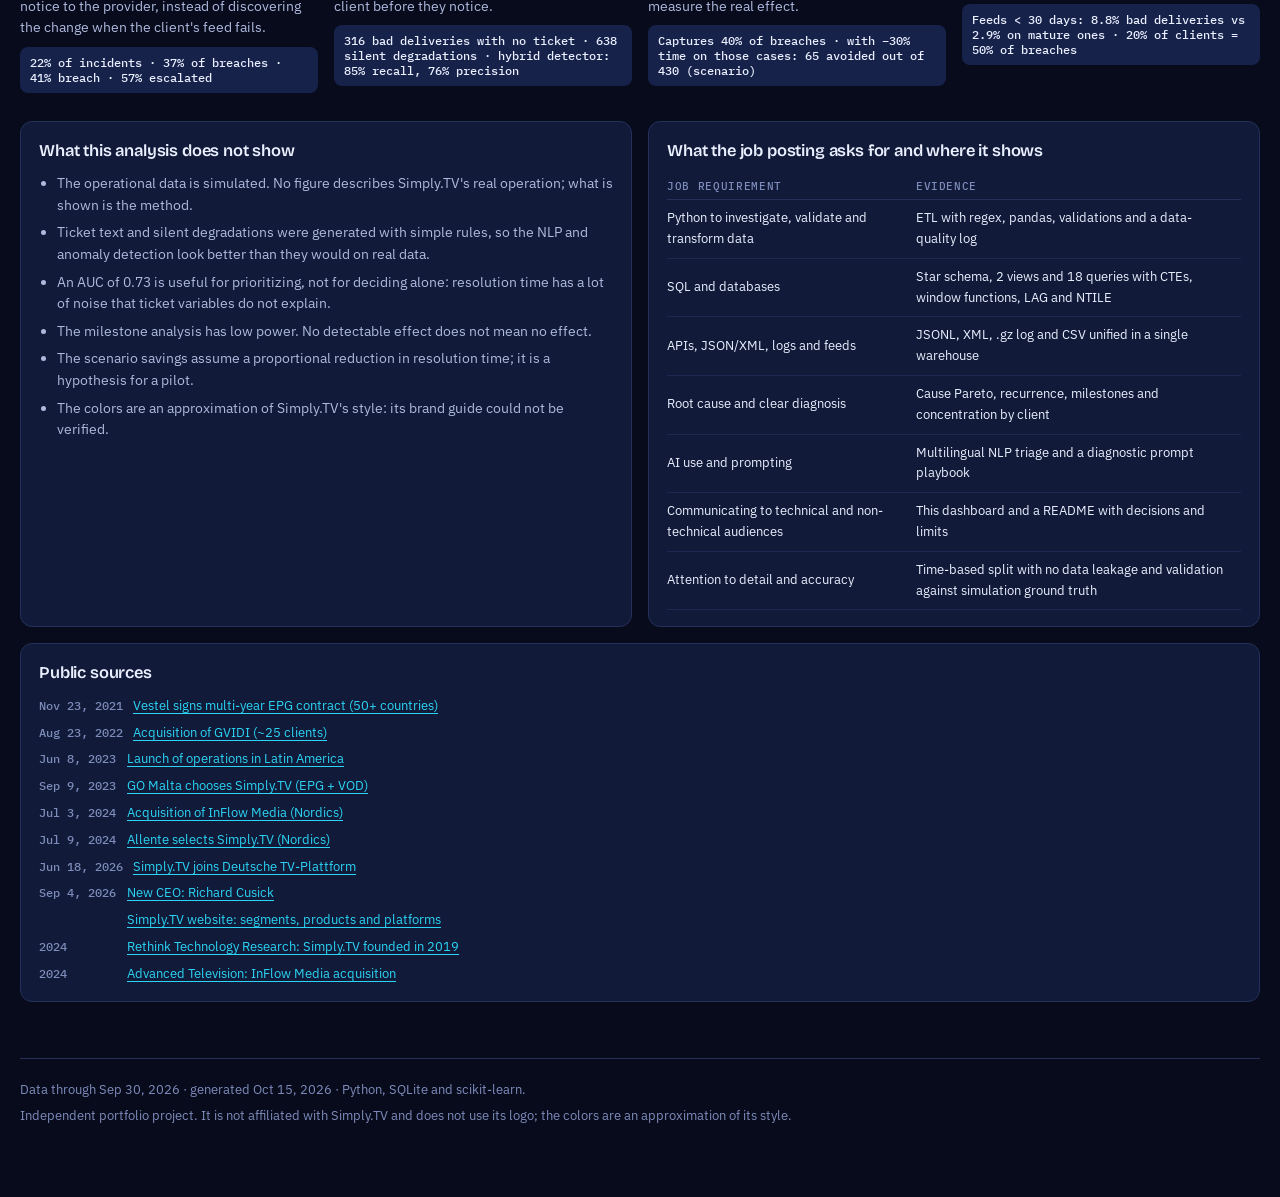
==== commit 085553cf: "Model robustness: bootstrap CI, rolling-origin validation, calibration, cost-based threshold Co-Auth" ====
--- a/index.html
+++ b/index.html
@@ -658,6 +658,11 @@
         <p class="sub">Gradient-boosting regression on the log of hours. Compared with the historical median by severity and tier.</p>
         <div class="stats" id="eta"></div>
       </div>
+      <div class="card s12">
+        <h3>How far can you trust this model?</h3>
+        <p class="sub">Four checks beyond a single test score: is the lift real, does it hold over time, are the probabilities calibrated, and does acting on them pay off?</p>
+        <div id="rob"></div>
+      </div>
       <div class="card s6">
         <h3>Automatic root-cause triage</h3>
         <p class="sub">TF-IDF + logistic regression on the ticket's free text in English, Spanish and Portuguese. Fills in the categories that arrived empty.</p>
@@ -780,7 +785,7 @@
 <div class="pbar" id="pbar" hidden><button type="button" id="pPrev" aria-label="Previous section">←</button><div class="pdots" id="pDots"></div><button type="button" id="pNext" aria-label="Next section">→</button><button type="button" id="pExit" class="pexit">Exit (Esc)</button></div>
 
 <script>
-const DATA = {"lab":{"qa":[{"title":"Ownership and the role","items":[{"n":1,"q":"Tell me about yourself and why this role.","a":"*Tests:* fit, clarity. *Answer:* Link your background to hands-on data troubleshooting: you like finding why something is wrong and proving it with data. *Project:* \"To prepare, I built an end-to-end simulation of Simply.TV's feed operations: ETL, SQL, models and a tool that investigates a feed and writes the escalation ticket.\""},{"n":2,"q":"Walk me through your project in 60 seconds.","a":"*Answer:* Problem → data → method → result → limit. *Project:* \"Why does a feed incident breach its SLA? I generated 5,485 incidents over 160,527 feed-days, cleaned them with a Python ETL into a SQL star schema, answered 18 questions in SQL, built models to predict risk, and a tool (`src/07_investigate.py`) that diagnoses a feed. 24.7% of incidents breach; schema drift is the most frequent cause. The data is synthetic.\""},{"n":3,"q":"What does \"ownership from investigation to resolution\" mean to you?","a":"*Answer:* You do not hand over a vague ticket; you reproduce, find the cause, fix what is yours, escalate the rest with evidence, tell the client, and document it. *Project:* the investigator's six steps (parse, baseline, detect, diagnose, decide, communicate) are exactly that flow."},{"n":4,"q":"This is \"not a traditional support role\". How do you work without a runbook?","a":"*Answer:* Form hypotheses, test each with data, rule out, document what you learn so it becomes the next runbook. *Project:* `diagnose()` ranks hypotheses with the evidence for each; the case files in `outputs/investigations/*.md` are the written trace."}]},{"title":"Root-cause analysis and troubleshooting","items":[{"n":5,"q":"A client says \"my EPG feed is wrong\". What do you do first?","a":"*Answer:* (1) Clarify the symptom and the time window, (2) check delivery status and volume against the feed's normal, (3) check schema/checksum, (4) check recent changes, (5) compare with other feeds of the same client or type to see if it is isolated. *Project:* `python src/07_investigate.py F-0062 --as-of 2026-08-29` shows schema v3.1 → v3.2 with a checksum MISMATCH on that day, so the first hypothesis is schema drift."},{"n":6,"q":"How do you tell a source outage from a mapping problem?","a":"*Answer:* Outage: nothing arrives (FAILED, 0 records) or arrives extremely late. Mapping: data arrives but incomplete. *Project:* in the log, FAILED deliveries have `records=0`; DEGRADED ones have completeness around 60-90%. In the investigator these map to the \"transport\" and \"content\" families. Honest limit: telemetry cannot separate mapping, artwork, schedule and duplicate-ID problems; for that I use the ticket text (NLP) or the payload."},{"n":7,"q":"How do you know a cause is the root cause and not a symptom?","a":"*Answer:* Ask \"why\" until you reach something you can change, and check that fixing it would remove the symptom; look for recurrence after the fix. *Project:* the recurrence query (`sql/analytics.sql`, `recurrence`) uses `LAG` to find the same cause on the same feed within 14 days; schema drift recurs about 15% of the time, which tells me patching one incident is not enough."},{"n":8,"q":"Give an example where the data surprised you.","a":"*Project:* New feeds are the riskiest: 8.8% of deliveries are bad in the first 30 days of a feed versus 2.9% after a year (`feed_age_effect`). Also, region matters: North America breaches 31.8% of its incidents versus 19.8% in DACH."},{"n":9,"q":"What would you check if a feed is \"OK\" but the client still complains?","a":"*Answer:* Silent failures: status OK does not guarantee correct content. *Project:* 316 of 5,411 FAILED/DEGRADED deliveries never produced an incident within 72 hours (`missed_failures`, an `EXISTS` anti-join), and the anomaly model found 638 silent bad days. That is why monitoring must not rely only on tickets."},{"n":10,"q":"How do you prioritize when three investigations land at once?","a":"*Answer:* Severity × client tier × time left on the SLA, then quick wins, and tell stakeholders what is waiting. *Project:* the SLA-risk model scores incidents; flagging the top 20% by risk captures 39.5% of all breaches (precision 52.8% vs a 26.7% base rate), so I would review those first."}]},{"title":"Python","items":[{"n":11,"q":"How have you used Python to troubleshoot a data process?","a":"*Project:* `read_feed_log()` streams a gzipped log of 162,958 lines and keeps only one feed's window; `parse_line()` uses a regex with named groups and returns `None` for junk. 1,580 heartbeat lines and 322 malformed lines are skipped, not crashed on."},{"n":12,"q":"How do you handle messy or inconsistent input?","a":"*Answer:* Never trust the format; normalize, log every fix, count rejects. *Project:* `02_etl.py` parses four date formats (`dd/mm/yyyy` day-first, ISO, epoch, text), maps severities (\"p2\", 3, \"P2\") to one scale, and removed 529 duplicate log lines and 96 duplicate tickets. Every step writes to the `dq_log` table."},{"n":13,"q":"How do you make sure your script is correct?","a":"*Project:* `tests/test_investigate.py` has 7 unit tests (junk lines return `None`, zero `expected` does not divide by zero, schema change is ranked first, failed deliveries go to Operations, healthy feed means \"No action\"). Run `python tests/test_investigate.py`."},{"n":14,"q":"How do you automate a repetitive task?","a":"*Project:* `run_all.sh` rebuilds everything (generate, ETL, SQL, NLP, models, dashboard) with one command, and `07_investigate.py --top 4` writes four case files at once."},{"n":15,"q":"A script is slow on a large file. What do you do?","a":"*Answer:* Stream instead of loading, filter early, profile before optimizing. *Project:* the log is read line by line from `.gz`, and a cheap `if feed_id not in line` check skips most lines before the regex runs."},{"n":16,"q":"pandas vs plain Python?","a":"*Answer:* pandas for tabular transforms and joins; plain Python or generators for streaming and parsing. *Project:* the ETL uses pandas; the log reader uses a generator over the file."}]},{"title":"SQL and databases","items":[{"n":17,"q":"Explain a query you are proud of.","a":"*Project:* `missed_failures`: deliveries with status ≠ OK that have no incident for the same feed within 3 days, using `EXISTS` (anti-join). Result: 292 DEGRADED and 24 FAILED deliveries went unnoticed."},{"n":18,"q":"When do you use window functions?","a":"*Answer:* Comparing a row with its neighbors or ranking inside a group without collapsing rows. *Project:* `LAG(opened_at) OVER (PARTITION BY feed_id, category ORDER BY opened_at)` to flag recurring failures; `NTILE` for risk deciles."},{"n":19,"q":"CTE vs subquery?","a":"*Answer:* CTEs for readability and reuse; same result, clearer to debug. *Project:* `event_impact` builds before/after windows, regional scope and feed-days as separate CTEs, then joins them."},{"n":20,"q":"How do you keep a metric consistent across many queries?","a":"*Answer:* One definition in one place. *Project:* the view `v_incident` defines \"SLA breach\" once; all 18 queries and the models use it, so the 24.7% (1,337 of 5,404 resolved incidents) is the same everywhere."},{"n":21,"q":"Why a star schema?","a":"*Answer:* Facts (deliveries, incidents) joined to small dimensions (client, feed, SLA, event) make analytical queries simple and fast. *Project:* `fact_delivery` (160,527 rows), `fact_incident` (5,485) and `dim_*` tables in `sql/schema.sql`."},{"n":22,"q":"How do you validate a query result?","a":"*Answer:* Reconcile totals, spot-check by hand, compare two independent computations. *Project:* I checked that the dashboard's filtered export (DACH + Silver = 70 incidents) matches the SQL count."}]},{"title":"Data structures, formats and data flow","items":[{"n":23,"q":"How does data move through your project?","a":"*Project:* raw (gz log, JSONL tickets, CSV catalogs, XML milestones) → ETL clean → SQLite star schema → SQL results and models → JSON → self-contained HTML dashboard. Each arrow is a script."},{"n":24,"q":"How do you work with JSON, XML and logs?","a":"*Project:* tickets are JSON Lines with mixed formats; milestones come from XML (`xml.etree`) with a source URL; the log is parsed with a regex. Same goal in all three: a typed, validated row."},{"n":25,"q":"What is schema drift and how do you detect it?","a":"*Answer:* The structure or version of delivered data changes without downstream mapping being updated. Detect by comparing the schema version, field set and checksum against the feed's baseline. *Project:* 777 deliveries moved to `v3.2` with `checksum=MISMATCH`; schema drift is the top cause (1,221 incidents, 22%) and has the highest breach rate (40.6%)."},{"n":26,"q":"How would you work with an API instead of a log?","a":"*Answer:* Authenticate, paginate, handle rate limits and retries, validate the response against an expected schema, and log failures. *Honest note:* my project reads files, not a live API; the same validation logic (`parse_line` + checks) applies to JSON responses."},{"n":27,"q":"What is idempotency and why does it matter in pipelines?","a":"*Answer:* Running a step twice gives the same result, so you can safely re-run after a failure. *Project:* the ETL rebuilds tables from raw each run and removes duplicates (529 lines, 96 tickets), so re-running never doubles data."}]},{"title":"AI tools, prompting and models","items":[{"n":28,"q":"How do you use AI tools in your workflow?","a":"*Answer:* As an assistant to speed up and challenge my work, never as the final authority: I verify outputs against data. *Project:* `docs/prompt_playbook.md` documents the prompts I used (context, task, constraints, output format) and what I checked afterwards."},{"n":29,"q":"Give an example of a good prompt.","a":"*Answer:* Role + context + data shape + exact task + output format + \"ask me if unclear\". *Example:* \"I have a gzipped log with lines like `... feed=F-0062 status=DEGRADED records=41017 expected=61105 schema=v3.2 checksum=MISMATCH` and junk heartbeat lines. Write a Python function that parses valid lines into a dict and returns `None` otherwise; include unit tests.\""},{"n":30,"q":"How do you avoid trusting a wrong AI answer?","a":"*Answer:* Reproduce on a small sample, write a test, compare with an independent calculation. *Project:* when I validated my investigator, the first version read well on the cases I looked at but scored only 17% (exact cause) on 60 incidents; I redesigned it to report a family of causes and measured 53% vs a 45% baseline. Testing changed the design."},{"n":31,"q":"How does your ticket classifier work and how good is it?","a":"*Project:* TF-IDF (1-2 grams) + logistic regression with balanced classes, in English, Spanish and Portuguese. Hold-out accuracy 84.7%, macro F1 0.835. Predictions above a 0.45 confidence threshold are 95.8% accurate, and low-confidence ones are left \"unclassified\" (71 tickets) instead of forced."},{"n":32,"q":"How did you avoid data leakage in the risk model?","a":"*Project:* I excluded `escalated`, `team`, `first_response_min` and resolution time because they are only known after the incident, and used a time split (train before 2026-01-01, test after), not a random split."},{"n":33,"q":"How do you evaluate against a baseline?","a":"*Project:* The SLA-risk model (logistic regression) reaches AUC 0.726 vs 0.690 for a historical-rate baseline: a modest but real lift. Random Forest and Gradient Boosting scored lower (0.708, 0.706), so I kept the simpler, explainable model. For the 13-week forecast, Ridge (MAE 4.5) beat a naive forecast (5.8) and a 4-week mean (4.8)."},{"n":34,"q":"How do you explain a model to a non-technical person?","a":"*Project:* \"Out of 100 incidents, if we review the 20 the model ranks riskiest first, we catch about 40% of all breaches, versus 20% if we picked at random.\" Top drivers: root cause category, client tier and night-time opening."}]},{"title":"Communication and clients","items":[{"n":35,"q":"How do you explain a technical issue to a client?","a":"*Answer:* What happened in one sentence, impact on them, what we are doing, when the next update comes; no jargon, no blame. *Project:* the tool writes: \"Our data provider did not send the expected files. We are already working on the fix... we will send one more update.\" The technical ticket for Development is a separate, detailed document."},{"n":36,"q":"How do you write an escalation to Development?","a":"*Answer:* Symptom, window, evidence, hypotheses ranked, what you already checked, and a clear ask. *Project:* the ticket template in `07_investigate.py` has exactly those sections (Evidence, Hypotheses, What the analyst already checked, Ask)."},{"n":37,"q":"A client is upset about a repeated failure. What do you do?","a":"*Answer:* Acknowledge, give facts, show you understand the pattern, commit to a prevention step. *Project:* the recurrence query tells me whether it is a pattern (same cause on the same feed within 14 days), so I can say \"this is the second schema change on your feed this month; we will validate schema versions before delivery\"."},{"n":38,"q":"How do you work with Development, Operations and Streaming?","a":"*Answer:* Route by ownership with evidence. *Project:* in the investigator, schema and content problems go to Development, transport problems (outage, endpoint) go to Operations."}]},{"title":"Organization, accuracy and mindset","items":[{"n":39,"q":"How do you manage multiple investigations and changing priorities?","a":"*Answer:* A visible list with severity, SLA clock and next action; re-rank when something new arrives; communicate trade-offs. *Project:* the risk ranking plus the 13-week forecast (expected incident volume) help plan workload."},{"n":40,"q":"How do you ensure data accuracy?","a":"*Project:* single SLA definition, `dq_log` for every cleaning step (322 malformed lines rejected, 96 duplicate tickets removed), unit tests, and validation of models against ground truth. I also state limits openly, e.g. the investigator's 74% precision / 49% recall on schema changes."},{"n":41,"q":"Tell me about a mistake or a failed approach.","a":"*Project:* My first investigator ranked specific causes and was right only 17% of the time. Measuring it against known causes showed delivery telemetry cannot separate mapping from artwork or schedule problems. I changed it to name a family with candidates and left the final call to ticket text, which is more honest and more useful."},{"n":42,"q":"How do you learn an unfamiliar system quickly?","a":"*Answer:* Map inputs/outputs, read real examples, build a small tool, ask targeted questions. *Project:* I learned the EPG/VOD/Sports/Artwork product lines from public information and encoded them in the feed types and milestones."},{"n":43,"q":"How do you handle a fast-paced environment?","a":"*Answer:* Automate the repeatable, document the recurring, keep a short feedback loop. *Project:* one command rebuilds the whole pipeline and the dashboard."},{"n":44,"q":"Where would you take this next at Simply.TV?","a":"*Answer:* Connect to real telemetry and APIs, add alerts for silent failures, schema validation before delivery, and feed the case files into a searchable knowledge base. Always with a pilot and a measured baseline first."}]},{"title":"Quick answers to hard follow-ups","items":[{"n":0,"q":"Is this real data?","a":"No. It is simulated and anchored on public milestones, because Simply.TV's operational logs are not public. The value is the method; I would re-validate everything on real data."},{"n":0,"q":"Why logistic regression?","a":"It won on the time-split test (AUC 0.726), it is explainable, and it is easy to monitor."},{"n":0,"q":"What would you do differently?","a":"Use real labels for root causes, add payload-level checks (field-level diffs) so the investigator can separate content problems, and add alerting."},{"n":0,"q":"What are you weakest at?","a":"Production APIs/streaming infrastructure at scale; I have worked with files and SQL, and I learn systems by building small tools like this one."}]}],"sql":[{"name":"recurrence","code":"-- Recurrence: same feed + same cause within 14 days (LAG)\nWITH s AS (\n    SELECT category, opened_at,\n           LAG(opened_at) OVER (PARTITION BY feed_id, category ORDER BY opened_at) AS prev\n    FROM v_incident\n)\nSELECT category, COUNT(*) AS incidents,\n       SUM(CASE WHEN prev IS NOT NULL AND julianday(opened_at) - julianday(prev) <= 14 THEN 1 ELSE 0 END) AS recurring,\n       ROUND(100.0 * SUM(CASE WHEN prev IS NOT NULL AND julianday(opened_at) - julianday(prev) <= 14 THEN 1 ELSE 0 END)\n             / COUNT(*), 1) AS recurring_pct\nFROM s GROUP BY category ORDER BY recurring_pct DESC;","rows":[{"category":"schema_drift","incidents":1221,"recurring":185,"recurring_pct":15.2},{"category":"image_gap","incidents":612,"recurring":93,"recurring_pct":15.2},{"category":"stale_schedule","incidents":639,"recurring":87,"recurring_pct":13.6},{"category":"source_outage","incidents":826,"recurring":106,"recurring_pct":12.8},{"category":"duplicate_ids","incidents":526,"recurring":50,"recurring_pct":9.5},{"category":"mapping_error","incidents":749,"recurring":65,"recurring_pct":8.7},{"category":"delivery_endpoint","incidents":550,"recurring":32,"recurring_pct":5.8},{"category":"client_config","incidents":291,"recurring":9,"recurring_pct":3.1}],"title":"Recurring failures (window function LAG)","why":"Which causes keep coming back on the same feed within 14 days?"},{"name":"missed_failures","code":"-- FAILED/DEGRADED deliveries that never generated an incident within 72 h (anti-join with EXISTS)\nSELECT d.status,\n       COUNT(*) AS bad_deliveries,\n       SUM(CASE WHEN EXISTS (\n               SELECT 1 FROM fact_incident i\n               WHERE i.feed_id = d.feed_id AND i.opened_at >= d.delivery_ts\n                 AND julianday(i.opened_at) - julianday(d.delivery_ts) <= 3) THEN 0 ELSE 1 END) AS no_incident\nFROM fact_delivery d WHERE d.status <> 'OK'\nGROUP BY d.status;","rows":[{"status":"DEGRADED","bad_deliveries":3823,"no_incident":292},{"status":"FAILED","bad_deliveries":1588,"no_incident":24}],"title":"Bad deliveries nobody noticed (EXISTS anti-join)","why":"Deliveries that FAILED or DEGRADED and never produced an incident: the silent failures."},{"name":"event_impact","code":"-- Incidents per 1,000 feed-days, 45 days before vs 45 days after each public milestone,\n-- only in the affected regions (CEO event = placebo: applies to all regions).\nWITH w AS (\n    SELECT event_id, name, event_date, 'before' AS side, date(event_date, '-45 day') AS d0, event_date AS d1 FROM dim_event\n    UNION ALL\n    SELECT event_id, name, event_date, 'after',  event_date, date(event_date, '+45 day') FROM dim_event\n),\nscope AS (\n    SELECT e.event_id, r.region FROM dim_event e JOIN (SELECT DISTINCT region FROM dim_client) r\n      ON e.region_scope = 'ALL'\n      OR EXISTS (SELECT 1 FROM dim_event_region x WHERE x.event_id = e.event_id AND x.region = r.region)\n),\nfd AS (\n    SELECT w.event_id, w.side, COUNT(*) AS feed_days\n    FROM w JOIN scope s ON s.event_id = w.event_id\n           JOIN v_delivery d ON d.region = s.region AND d.delivery_date >= w.d0 AND d.delivery_date < w.d1\n    GROUP BY w.event_id, w.side\n),\nic AS (\n    SELECT w.event_id, w.side, COUNT(*) AS incidents\n    FROM w JOIN scope s ON s.event_id = w.event_id\n           JOIN v_incident i ON i.region = s.region AND i.open_date >= w.d0 AND i.open_date < w.d1\n    GROUP BY w.event_id, w.side\n)\nSELECT e.event_id, e.event_date, e.name, e.kind, e.region_scope,\n       b.feed_days AS fd_before, a.feed_days AS fd_after,\n       COALESCE(ib.incidents, 0) AS inc_before, COALESCE(ia.incidents, 0) AS inc_after,\n       ROUND(1000.0 * COALESCE(ib.incidents, 0) / NULLIF(b.feed_days, 0), 2) AS rate_before,\n       ROUND(1000.0 * COALESCE(ia.incidents, 0) / NULLIF(a.feed_days, 0), 2) AS rate_after\nFROM dim_event e\nLEFT JOIN fd b  ON b.event_id  = e.event_id AND b.side  = 'before'\nLEFT JOIN fd a  ON a.event_id  = e.event_id AND a.side  = 'after'\nLEFT JOIN ic ib ON ib.event_id = e.event_id AND ib.side = 'before'\nLEFT JOIN ic ia ON ia.event_id = e.event_id AND ia.side = 'after'\nORDER BY e.event_date;","rows":[{"event_id":"E04","event_date":"2023-09-09","name":"GO Malta chooses Simply.TV (EPG + VOD)","kind":"customer","region_scope":"Other Europe","fd_before":990.0,"fd_after":990.0,"inc_before":34,"inc_after":28,"rate_before":34.34,"rate_after":28.28},{"event_id":"E05","event_date":"2024-07-03","name":"Acquisition of InFlow Media (Nordics)","kind":"acquisition","region_scope":"Nordics","fd_before":360.0,"fd_after":360.0,"inc_before":25,"inc_after":25,"rate_before":69.44,"rate_after":69.44},{"event_id":"E06","event_date":"2024-07-09","name":"Allente selects Simply.TV (Nordics)","kind":"customer","region_scope":"Nordics","fd_before":360.0,"fd_after":360.0,"inc_before":25,"inc_after":26,"rate_before":69.44,"rate_after":72.22},{"event_id":"E07","event_date":"2026-06-18","name":"Simply.TV joins Deutsche TV-Plattform","kind":"partnership","region_scope":"DACH","fd_before":315.0,"fd_after":315.0,"inc_before":12,"inc_after":18,"rate_before":38.1,"rate_after":57.14},{"event_id":"E08","event_date":"2026-09-04","name":"New CEO: Richard Cusick","kind":"corporate","region_scope":"ALL","fd_before":8384.0,"fd_after":5123.0,"inc_before":269,"inc_after":176,"rate_before":32.08,"rate_after":34.35}],"title":"Before / after a public milestone (CTEs)","why":"Incidents per 1,000 feed-days in the 45 days around each milestone, affected regions only."}],"py":[{"file":"src/07_investigate.py","title":"Tolerant log parser","why":"The raw delivery log mixes real lines with heartbeats, truncated lines and noise. One regex, no crash.","code":"LINE = re.compile(r\"^(?P<ts>\\d{4}-\\d\\d-\\d\\dT[\\d:]+Z)\\s+(?P<lvl>[A-Z]+)\\s+feed=(?P<feed>F-\\d+)\\s+client=(?P<client>C-\\d+)\\s+\"\n                  r\"status=(?P<status>\\w+)\\s+records=(?P<records>\\d+)\\s+expected=(?P<expected>\\d+)\\s+\"\n                  r\"latency_s=(?P<latency>\\d+)\\s+schema=(?P<schema>v[\\d.]+)\\s+checksum=(?P<checksum>\\w+)\")\n\ndef parse_line(line):\n    \"\"\"One log line -> dict, or None for junk (heartbeats, truncated lines, garbage).\"\"\"\n    m = LINE.match(line.strip())\n    if not m:\n        return None\n    d = m.groupdict()\n    for k in (\"records\", \"expected\", \"latency\"):\n        d[k] = int(d[k])\n    d[\"completeness\"] = round(d[\"records\"] / d[\"expected\"], 4) if d[\"expected\"] else 0.0\n    d[\"date\"] = d[\"ts\"][:10]\n    return d\n\ndef read_feed_log(feed_id, start, end):\n    \"\"\"Stream the gz log and keep only this feed inside [start, end]; also count unparseable lines.\"\"\"\n    rows, junk = [], 0\n    with gzip.open(LOG, \"rt\", encoding=\"utf-8\", errors=\"replace\") as fh:\n        for line in fh:\n            if feed_id not in line:\n                if line.strip() and \"feed=\" not in line:\n                    junk += 1\n                continue\n            d = parse_line(line)\n            if d is None:\n                junk += 1\n            elif start <= d[\"date\"] <= end:\n                rows.append(d)\n    return rows, junk","run":"python src/07_investigate.py F-0062 --as-of 2026-08-29"},{"file":"src/07_investigate.py","title":"Symptom detection against a baseline","why":"Compares the last days with the feed's own healthy history, not with a fixed threshold.","code":"def baseline(con, feed_id, before):\n    \"\"\"What 'normal' looks like for this feed: the 60 days before the window (SQL).\"\"\"\n    q = \"\"\"SELECT records_delivered, latency_s, completeness, schema_version\n           FROM fact_delivery WHERE feed_id = ? AND status = 'OK' AND delivery_date < ?\n           ORDER BY delivery_date DESC LIMIT 60\"\"\"\n    r = con.execute(q, (feed_id, before)).fetchall()\n    if not r:\n        return None\n    sv = st.mode([x[3] for x in r])\n    return dict(n=len(r), records=st.median(x[0] for x in r), latency=st.median(x[1] for x in r),\n                completeness=st.median(x[2] for x in r), schema=sv)\n\ndef detect(rows, base, start, end):\n    \"\"\"Symptoms found in the window, each with the evidence that supports it.\"\"\"\n    s = []\n    failed = [r for r in rows if r[\"status\"] == \"FAILED\"]\n    if failed:\n        s.append(dict(code=\"failed_deliveries\", n=len(failed), evidence=f\"{len(failed)} FAILED deliveries with 0 records on {', '.join(sorted({r['date'] for r in failed})[:4])}\"))\n    deg = [r for r in rows if r[\"status\"] == \"DEGRADED\"]\n    low = [r for r in deg if r[\"completeness\"] < 0.92]\n    if low:\n        w = min(r[\"completeness\"] for r in low)\n        s.append(dict(code=\"completeness_drop\", n=len(low), evidence=f\"{len(low)} deliveries below 92% completeness (worst {w:.0%}) vs a normal {base['completeness']:.0%}\" if base else f\"{len(low)} deliveries below 92% completeness\"))\n    if base:\n        slow = [r for r in rows if r[\"latency\"] > 10 * base[\"latency\"] and r[\"status\"] != \"FAILED\"]\n        if slow:\n            s.append(dict(code=\"latency_spike\", n=len(slow), evidence=f\"{len(slow)} deliveries over 10x the normal latency ({base['latency']:.0f}s); max {max(r['latency'] for r in slow)}s\"))\n        ch = [r for r in rows if r[\"schema\"] != base[\"schema\"]]\n        if ch:\n            s.append(dict(code=\"schema_change\", n=len(ch), evidence=f\"schema changed {base['schema']} -> {ch[0]['schema']} on {ch[0]['date']}\"))\n    bad = [r for r in rows if r[\"checksum\"] != \"ok\"]\n    if bad:\n        s.append(dict(code=\"checksum_mismatch\", n=len(bad), evidence=f\"{len(bad)} deliveries with checksum MISMATCH (payload differs from what was announced)\"))\n    d0, d1 = date.fromisoformat(start), date.fromisoformat(end)\n    seen = {r[\"date\"] for r in rows}\n    gaps = [(d0 + timedelta(i)).isoformat() for i in range((d1 - d0).days + 1) if (d0 + timedelta(i)).isoformat() not in seen]\n    if rows and len(gaps) >= 2:\n        s.append(dict(code=\"missing_days\", n=len(gaps), evidence=f\"no delivery logged on {len(gaps)} of {(d1 - d0).days + 1} days\"))\n    return s","run":"python src/07_investigate.py --top 4"},{"file":"src/07_investigate.py","title":"Root-cause ranking with evidence","why":"Every hypothesis carries the evidence that supports it, so the escalation is a diagnosis, not a guess.","code":"FAMILY = {\"schema_drift\": \"schema\", \"source_outage\": \"transport\", \"delivery_endpoint\": \"transport\",\n          \"mapping_error\": \"content\", \"image_gap\": \"content\", \"stale_schedule\": \"content\", \"duplicate_ids\": \"content\", \"client_config\": \"content\"}\n\nRULES = {\"schema_change\": (\"schema\", 3), \"checksum_mismatch\": (\"schema\", 2), \"failed_deliveries\": (\"transport\", 3),\n         \"latency_spike\": (\"transport\", 2), \"completeness_drop\": (\"content\", 2), \"missing_days\": (\"content\", 1)}\n\ndef diagnose(symptoms, feed_type):\n    fam = {}\n    for sy in symptoms:\n        f, w = RULES[sy[\"code\"]]\n        e = fam.setdefault(f, dict(family=f, score=0, evidence=[]))\n        e[\"score\"] += w * (2 if sy[\"n\"] >= 3 else 1)\n        e[\"evidence\"].append(sy[\"evidence\"])\n    ranked = []\n    for f, e in sorted(fam.items(), key=lambda x: -x[1][\"score\"]):\n        owner, why, cands = FAMILY_INFO[f]\n        cands = list(cands)\n        if f == \"content\" and FEED_HINT.get(feed_type) in cands:\n            cands.insert(0, cands.pop(cands.index(FEED_HINT[feed_type])))\n        ranked.append(dict(e, owner=owner, why=why, candidates=cands, cause=cands[0],\n                           confidence=\"high\" if e[\"score\"] >= 6 else \"medium\" if e[\"score\"] >= 3 else \"low\"))\n    return ranked","run":"python src/08_validate_investigator.py"},{"file":"src/02_etl.py","title":"Cleaning messy ticket JSON","why":"Dates, severities and teams arrive in many formats; the ETL normalizes them and logs every fix in dq_log.","code":"def parse_ts(v):\n    \"\"\"Four source formats. Documented rule: dd/mm/yyyy is DAY first.\"\"\"\n    if v is None or (isinstance(v, float) and pd.isna(v)):\n        return pd.NaT, \"null\"\n    if isinstance(v, (int, float)):\n        return pd.to_datetime(int(v), unit=\"s\"), \"epoch\"\n    s = str(v).strip()\n    if re.match(r\"^\\d{4}-\\d{2}-\\d{2}T\", s):\n        return pd.to_datetime(s, utc=True).tz_localize(None), \"iso\"\n    if re.match(r\"^\\d{2}/\\d{2}/\\d{4} \\d{2}:\\d{2}$\", s):\n        return pd.to_datetime(s, format=\"%d/%m/%Y %H:%M\"), \"dmy\"\n    try:\n        return pd.to_datetime(s, format=\"%b %d, %Y %I:%M %p\"), \"mon_text\"\n    except ValueError:\n        return pd.NaT, \"unparseable\"\n\ndef norm_cat(v):\n    if v is None or (isinstance(v, float) and pd.isna(v)):\n        return None\n    return CAT_KEYS.get(re.sub(r\"[^a-z]\", \"\", str(v).lower()))\n\ndef norm_sev(v):\n    s = str(v).strip().lower()\n    if s in SEV_WORDS:\n        return SEV_WORDS[s]\n    m = re.search(r\"([1-4])\", s)\n    return f\"P{m.group(1)}\" if m else None\n\ndef norm_team(v):\n    s = str(v).lower()\n    if s.startswith(\"dev\"):\n        return \"Development\"\n    if s.startswith(\"ops\") or s.startswith(\"operations\"):\n        return \"Operations\"\n    return \"Streaming\"","run":"python src/02_etl.py"}],"cases":[{"feed":"F-0007","client":"C-004","symptoms":[{"code":"failed_deliveries","n":2,"evidence":"2 FAILED deliveries with 0 records on 2026-08-28, 2026-08-29"},{"code":"latency_spike","n":1,"evidence":"1 deliveries over 10x the normal latency (284s); max 2891s"}],"ranked":[{"family":"transport","score":5,"evidence":["2 FAILED deliveries with 0 records on 2026-08-28, 2026-08-29","1 deliveries over 10x the normal latency (284s); max 2891s"],"owner":"Operations","why":"the data did not arrive or arrived extremely late: upstream source or delivery endpoint problem","candidates":["source_outage","delivery_endpoint"],"cause":"source_outage","confidence":"medium"}],"action":["Escalate to Operations","Root cause points to a system-side issue (transport); needs a fix outside the analyst's scope."],"ticket":"# Escalation: feed F-0007 (VOD_CATALOG) · client C-004\n\n**Window:** 2026-08-27 → 2026-09-09  |  **Decision:** Escalate to Operations\n\n**Diagnosis:** transport problem (medium confidence): the data did not arrive or arrived extremely late: upstream source or delivery endpoint problem. Candidate causes: `source_outage`, `delivery_endpoint`.\n\n## Evidence\n- 2 FAILED deliveries with 0 records on 2026-08-28, 2026-08-29\n- 1 deliveries over 10x the normal latency (284s); max 2891s\n\n## Hypotheses (ranked)\n1. transport: score 5, medium, owner Operations, candidates source_outage, delivery_endpoint\n\n## What the analyst already checked\n- Parsed the raw delivery log for F-0007 (14 lines, 1580 junk lines in the whole log skipped).\n- Compared against a baseline of 60 healthy deliveries (median 56204 records, 284s).\n- Past incidents on this feed: duplicate_ids x25, schema_drift x22, mapping_error x14, source_outage x11.\n\n## Ask\n- Root cause points to a system-side issue (transport); needs a fix outside the analyst's scope.\n- Please confirm the root cause and an ETA so the client can be updated.","client_message":"Hi, thanks for your patience. We investigated feed F-0007 between 2026-08-27 and 2026-09-09. In short, our data provider did not send the expected files. We are already working on the fix and will confirm as soon as it is deployed. Your data from other days is not affected, and we will send one more update with the result.","ctx":{"feed_type":"VOD_CATALOG","start":"2026-08-27","end":"2026-09-09","n_log":14,"junk":1580,"history":"duplicate_ids x25, schema_drift x22, mapping_error x14, source_outage x11"}},{"feed":"F-0110","client":"C-068","symptoms":[{"code":"schema_change","n":1,"evidence":"schema changed v3.1 -> v3.2 on 2026-09-10"},{"code":"checksum_mismatch","n":1,"evidence":"1 deliveries with checksum MISMATCH (payload differs from what was announced)"}],"ranked":[{"family":"schema","score":5,"evidence":["schema changed v3.1 -> v3.2 on 2026-09-10","1 deliveries with checksum MISMATCH (payload differs from what was announced)"],"owner":"Development","why":"the payload structure changed (new schema version / checksum mismatch) and the mapping was not updated","candidates":["schema_drift"],"cause":"schema_drift","confidence":"medium"}],"action":["Escalate to Development","Root cause points to a system-side issue (schema); needs a fix outside the analyst's scope."],"ticket":"# Escalation: feed F-0110 (VOD_CATALOG) · client C-068\n\n**Window:** 2026-08-28 → 2026-09-10  |  **Decision:** Escalate to Development\n\n**Diagnosis:** schema problem (medium confidence): the payload structure changed (new schema version / checksum mismatch) and the mapping was not updated. Candidate causes: `schema_drift`.\n\n## Evidence\n- schema changed v3.1 -> v3.2 on 2026-09-10\n- 1 deliveries with checksum MISMATCH (payload differs from what was announced)\n\n## Hypotheses (ranked)\n1. schema: score 5, medium, owner Development, candidates schema_drift\n\n## What the analyst already checked\n- Parsed the raw delivery log for F-0110 (14 lines, 1580 junk lines in the whole log skipped).\n- Compared against a baseline of 60 healthy deliveries (median 70410 records, 468s).\n- Past incidents on this feed: schema_drift x28, duplicate_ids x13, mapping_error x12, image_gap x12.\n\n## Ask\n- Root cause points to a system-side issue (schema); needs a fix outside the analyst's scope.\n- Please confirm the root cause and an ETA so the client can be updated.","client_message":"Hi, thanks for your patience. We investigated feed F-0110 between 2026-08-28 and 2026-09-10. In short, the structure of the data we receive changed, so part of it could not be processed correctly. We are already working on the fix and will confirm as soon as it is deployed. Your data from other days is not affected, and we will send one more update with the result.","ctx":{"feed_type":"VOD_CATALOG","start":"2026-08-28","end":"2026-09-10","n_log":14,"junk":1580,"history":"schema_drift x28, duplicate_ids x13, mapping_error x12, image_gap x12"}},{"feed":"F-0100","client":"C-062","symptoms":[{"code":"failed_deliveries","n":1,"evidence":"1 FAILED deliveries with 0 records on 2026-09-05"},{"code":"completeness_drop","n":2,"evidence":"2 deliveries below 92% completeness (worst 73%) vs a normal 102%"},{"code":"schema_change","n":1,"evidence":"schema changed v3.1 -> v3.2 on 2026-09-11"},{"code":"checksum_mismatch","n":1,"evidence":"1 deliveries with checksum MISMATCH (payload differs from what was announced)"}],"ranked":[{"family":"schema","score":5,"evidence":["schema changed v3.1 -> v3.2 on 2026-09-11","1 deliveries with checksum MISMATCH (payload differs from what was announced)"],"owner":"Development","why":"the payload structure changed (new schema version / checksum mismatch) and the mapping was not updated","candidates":["schema_drift"],"cause":"schema_drift","confidence":"medium"},{"family":"transport","score":3,"evidence":["1 FAILED deliveries with 0 records on 2026-09-05"],"owner":"Operations","why":"the data did not arrive or arrived extremely late: upstream source or delivery endpoint problem","candidates":["source_outage","delivery_endpoint"],"cause":"source_outage","confidence":"medium"},{"family":"content","score":2,"evidence":["2 deliveries below 92% completeness (worst 73%) vs a normal 102%"],"owner":"Development","why":"data arrived but incomplete: a mapping, artwork, schedule or ID problem inside the payload","candidates":["mapping_error","stale_schedule","image_gap","duplicate_ids","client_config"],"cause":"mapping_error","confidence":"low"}],"action":["Escalate to Development","Root cause points to a system-side issue (schema); needs a fix outside the analyst's scope."],"ticket":"# Escalation: feed F-0100 (VOD_CATALOG) · client C-062\n\n**Window:** 2026-08-29 → 2026-09-11  |  **Decision:** Escalate to Development\n\n**Diagnosis:** schema problem (medium confidence): the payload structure changed (new schema version / checksum mismatch) and the mapping was not updated. Candidate causes: `schema_drift`.\n\n## Evidence\n- 1 FAILED deliveries with 0 records on 2026-09-05\n- 2 deliveries below 92% completeness (worst 73%) vs a normal 102%\n- schema changed v3.1 -> v3.2 on 2026-09-11\n- 1 deliveries with checksum MISMATCH (payload differs from what was announced)\n\n## Hypotheses (ranked)\n1. schema: score 5, medium, owner Development, candidates schema_drift\n2. transport: score 3, medium, owner Operations, candidates source_outage, delivery_endpoint\n3. content: score 2, low, owner Development, candidates mapping_error, stale_schedule, image_gap\n\n## What the analyst already checked\n- Parsed the raw delivery log for F-0100 (14 lines, 1580 junk lines in the whole log skipped).\n- Compared against a baseline of 60 healthy deliveries (median 120647 records, 621s).\n- Past incidents on this feed: schema_drift x25, mapping_error x12, delivery_endpoint x10, source_outage x9.\n\n## Ask\n- Root cause points to a system-side issue (schema); needs a fix outside the analyst's scope.\n- Please confirm the root cause and an ETA so the client can be updated.","client_message":"Hi, thanks for your patience. We investigated feed F-0100 between 2026-08-29 and 2026-09-11. In short, the structure of the data we receive changed, so part of it could not be processed correctly. We are already working on the fix and will confirm as soon as it is deployed. Your data from other days is not affected, and we will send one more update with the result.","ctx":{"feed_type":"VOD_CATALOG","start":"2026-08-29","end":"2026-09-11","n_log":14,"junk":1580,"history":"schema_drift x25, mapping_error x12, delivery_endpoint x10, source_outage x9"}},{"feed":"F-0008","client":"C-004","symptoms":[{"code":"failed_deliveries","n":1,"evidence":"1 FAILED deliveries with 0 records on 2026-07-31"},{"code":"completeness_drop","n":1,"evidence":"1 deliveries below 92% completeness (worst 70%) vs a normal 100%"}],"ranked":[{"family":"transport","score":3,"evidence":["1 FAILED deliveries with 0 records on 2026-07-31"],"owner":"Operations","why":"the data did not arrive or arrived extremely late: upstream source or delivery endpoint problem","candidates":["source_outage","delivery_endpoint"],"cause":"source_outage","confidence":"medium"},{"family":"content","score":2,"evidence":["1 deliveries below 92% completeness (worst 70%) vs a normal 100%"],"owner":"Development","why":"data arrived but incomplete: a mapping, artwork, schedule or ID problem inside the payload","candidates":["stale_schedule","mapping_error","image_gap","duplicate_ids","client_config"],"cause":"stale_schedule","confidence":"low"}],"action":["Escalate to Operations","Root cause points to a system-side issue (transport); needs a fix outside the analyst's scope."],"ticket":"# Escalation: feed F-0008 (EPG_LINEAR) · client C-004\n\n**Window:** 2026-07-18 → 2026-07-31  |  **Decision:** Escalate to Operations\n\n**Diagnosis:** transport problem (medium confidence): the data did not arrive or arrived extremely late: upstream source or delivery endpoint problem. Candidate causes: `source_outage`, `delivery_endpoint`.\n\n## Evidence\n- 1 FAILED deliveries with 0 records on 2026-07-31\n- 1 deliveries below 92% completeness (worst 70%) vs a normal 100%\n\n## Hypotheses (ranked)\n1. transport: score 3, medium, owner Operations, candidates source_outage, delivery_endpoint\n2. content: score 2, low, owner Development, candidates stale_schedule, mapping_error, image_gap\n\n## What the analyst already checked\n- Parsed the raw delivery log for F-0008 (14 lines, 1580 junk lines in the whole log skipped).\n- Compared against a baseline of 60 healthy deliveries (median 14910 records, 226s).\n- Past incidents on this feed: stale_schedule x16, delivery_endpoint x16, mapping_error x15, schema_drift x10.\n\n## Ask\n- Root cause points to a system-side issue (transport); needs a fix outside the analyst's scope.\n- Please confirm the root cause and an ETA so the client can be updated.","client_message":"Hi, thanks for your patience. We investigated feed F-0008 between 2026-07-18 and 2026-07-31. In short, our data provider did not send the expected files. We are already working on the fix and will confirm as soon as it is deployed. Your data from other days is not affected, and we will send one more update with the result.","ctx":{"feed_type":"EPG_LINEAR","start":"2026-07-18","end":"2026-07-31","n_log":14,"junk":1580,"history":"stale_schedule x16, delivery_endpoint x16, mapping_error x15, schema_drift x10"}}],"eval":{"n":400,"detected":0.772,"symptomatic_share":0.772,"family_accuracy_when_symptomatic":0.531,"majority_family_baseline":0.453,"precision_by_family":{"schema":0.74,"transport":0.42,"content":0.56},"recall_by_family":{"schema":0.49,"transport":0.68,"content":0.46},"exact_cause_in_candidates":0.479,"by_category":{"client_config":{"n":21,"family_accuracy":0.19},"delivery_endpoint":{"n":41,"family_accuracy":0.68},"duplicate_ids":{"n":37,"family_accuracy":0.32},"image_gap":{"n":57,"family_accuracy":0.33},"mapping_error":{"n":48,"family_accuracy":0.31},"schema_drift":{"n":93,"family_accuracy":0.43},"source_outage":{"n":60,"family_accuracy":0.52},"stale_schedule":{"n":43,"family_accuracy":0.35}}},"dq":[{"step":"deliveries","metric":"log_lines_total","value":162958.0},{"step":"deliveries","metric":"log_lines_debug_skipped","value":1580.0},{"step":"deliveries","metric":"log_lines_malformed_rejected","value":322.0},{"step":"catalog","metric":"format_fixes_clients","value":3.0},{"step":"deliveries","metric":"duplicate_lines_removed","value":529.0},{"step":"deliveries","metric":"rows_loaded","value":160527.0},{"step":"incidents","metric":"raw_rows","value":5581.0},{"step":"incidents","metric":"duplicates_removed","value":96.0},{"step":"incidents","metric":"opened_format_iso","value":3901.0},{"step":"incidents","metric":"opened_format_dmy","value":843.0},{"step":"incidents","metric":"opened_format_mon_text","value":482.0},{"step":"incidents","metric":"opened_format_epoch","value":259.0},{"step":"incidents","metric":"category_missing_or_unknown","value":592.0},{"step":"incidents","metric":"client_id_recovered_from_feed","value":35.0},{"step":"incidents","metric":"negative_duration_flagged","value":69.0},{"step":"incidents","metric":"still_open_at_cutoff","value":12.0},{"step":"incidents","metric":"orphan_feed_rows_dropped","value":0.0},{"step":"incidents","metric":"rows_loaded","value":5485.0}],"alert":{"period_days":1218,"incidents":5485,"client_detected":851,"rules":[{"rule":"R1 status FAILED only","alerts":1588,"alerts_per_day":1.3,"precision":0.985,"alerts_followed_by_incident":1564},{"rule":"R2 FAILED or DEGRADED","alerts":5411,"alerts_per_day":4.4,"precision":0.942,"alerts_followed_by_incident":5095},{"rule":"R3 R2 + completeness<92% + schema change + checksum mismatch","alerts":6604,"alerts_per_day":5.4,"precision":0.787,"alerts_followed_by_incident":5197}],"note":"Precision = share of alerts followed by a real incident on the same feed within 72 h. Synthetic data."},"runbook":{"symptoms":{"schema_change":{"family":"schema","weight":3},"checksum_mismatch":{"family":"schema","weight":2},"failed_deliveries":{"family":"transport","weight":3},"latency_spike":{"family":"transport","weight":2},"completeness_drop":{"family":"content","weight":2},"missing_days":{"family":"content","weight":1}},"families":{"schema":{"owner":"Development","meaning":"the payload structure changed (new schema version / checksum mismatch) and the mapping was not updated","candidate_causes":["schema_drift"],"steps":["Compare the last two schema versions of the feed and list added/removed/renamed fields.","Check the checksum status of the affected deliveries.","Open a Development ticket with the diff; tell the client a fix is being prepared."]},"transport":{"owner":"Operations","meaning":"the data did not arrive or arrived extremely late: upstream source or delivery endpoint problem","candidate_causes":["source_outage","delivery_endpoint"],"steps":["Check whether other feeds from the same source also failed (source outage vs endpoint).","Re-trigger the delivery once; if it fails again, escalate to Operations.","Tell the client delivery is delayed and give the next checkpoint time."]},"content":{"owner":"Development","meaning":"data arrived but incomplete: a mapping, artwork, schedule or ID problem inside the payload","candidate_causes":["mapping_error","stale_schedule","image_gap","duplicate_ids","client_config"],"steps":["Measure which field is missing (artwork, schedule, IDs) using completeness by field.","If artwork: request assets from the client; if schedule: refresh the EPG source.","Escalate to Development only if the mapping itself is wrong."]}}}},"explorer":{"day0":"2023-06-01","dims":{"region":["Benelux","Brazil (LATAM-PT)","DACH","Iberia & LATAM-ES","Nordics","North America","Other Europe","Turkey / MEA / APAC"],"segment":["Broadcasters","Hospitality","Research","Streaming","TV Operators"],"tier":["Gold","Silver","Bronze"],"category":["client_config","delivery_endpoint","duplicate_ids","image_gap","mapping_error","schema_drift","source_outage","stale_schedule","unclassified"],"severity":["P1","P2","P3","P4"]},"months":["2023-06","2023-07","2023-08","2023-09","2023-10","2023-11","2023-12","2024-01","2024-02","2024-03","2024-04","2024-05","2024-06","2024-07","2024-08","2024-09","2024-10","2024-11","2024-12","2025-01","2025-02","2025-03","2025-04","2025-05","2025-06","2025-07","2025-08","2025-09","2025-10","2025-11","2025-12","2026-01","2026-02","2026-03","2026-04","2026-05","2026-06","2026-07","2026-08","2026-09"],"rows":[[0,0,3,2,4,1,0,0],[0,4,3,2,0,2,0,0],[0,0,3,2,8,1,0,0],[0,0,4,1,5,1,0,1],[0,6,4,1,5,3,0,1],[0,0,3,2,3,0,0,1],[0,6,1,0,1,0,0,1],[0,0,4,0,5,2,1,2],[0,0,3,0,5,2,1,2],[0,0,3,2,4,3,0,2],[0,0,0,2,1,3,0,2],[0,7,0,1,5,1,1,2],[0,4,3,2,1,3,0,3],[0,0,4,1,7,2,0,3],[0,0,3,1,3,2,0,3],[0,2,4,2,5,2,0,4],[0,4,3,2,2,3,1,4],[0,0,3,0,3,1,0,4],[0,0,4,0,6,2,1,4],[0,4,2,1,0,3,1,4],[0,6,4,1,5,2,1,4],[0,0,4,1,7,2,0,5],[0,0,0,2,1,0,0,5],[0,0,4,1,6,2,0,6],[0,0,3,2,4,2,0,6],[0,6,3,2,4,1,0,7],[0,6,4,2,6,3,1,8],[0,0,4,1,7,1,0,8],[0,0,4,0,4,1,0,8],[0,4,3,2,5,3,0,8],[0,4,2,1,4,1,1,8],[0,0,0,1,0,0,0,9],[0,6,4,0,2,2,0,10],[0,6,3,1,6,1,1,10],[0,0,4,0,6,2,0,10],[0,0,4,1,6,3,0,11],[0,0,3,2,3,3,1,11],[0,6,3,2,1,1,0,12],[0,0,1,0,4,1,1,12],[0,0,0,2,6,1,0,12],[0,0,3,2,0,2,0,12],[0,0,4,1,4,2,0,12],[0,6,3,1,5,2,0,12],[0,6,4,1,6,1,0,13],[0,7,3,2,1,3,0,13],[0,7,0,0,0,2,1,13],[0,0,4,0,0,2,0,13],[0,4,2,1,5,2,0,14],[0,6,3,2,1,0,0,16],[0,2,0,1,5,3,0,16],[0,4,3,2,5,1,0,16],[0,2,4,0,7,1,0,17],[0,6,4,1,6,3,1,18],[0,6,4,1,5,2,0,18],[0,0,3,2,6,2,0,18],[0,7,0,1,2,3,0,18],[0,4,2,1,6,1,0,20],[0,6,4,1,2,1,0,21],[0,6,4,1,6,0,1,21],[0,0,0,2,3,2,0,22],[0,7,0,1,5,1,0,23],[0,6,4,0,6,1,0,24],[0,0,0,2,6,2,0,24],[0,0,4,1,7,2,1,24],[0,0,4,2,3,3,0,25],[0,0,0,1,5,2,0,25],[0,0,1,0,5,2,0,25],[0,0,4,1,0,1,0,25],[0,0,0,2,3,3,0,26],[0,0,3,1,6,0,0,26],[0,0,3,0,7,1,1,26],[0,0,4,2,3,2,0,27],[0,6,3,1,5,3,1,27],[0,0,4,0,5,1,1,27],[0,7,0,0,5,2,0,27],[0,0,3,2,5,3,0,28],[0,0,4,0,5,1,1,28],[0,0,0,1,6,1,1,28],[0,6,0,2,4,2,0,29],[0,6,1,2,7,2,1,29],[0,0,3,1,5,2,0,29],[0,0,4,1,6,2,0,29],[1,0,4,1,7,1,1,30],[1,6,1,2,5,2,0,31],[1,2,4,0,7,2,0,32],[1,4,3,2,4,1,0,32],[1,0,4,0,5,3,0,32],[1,0,4,2,3,1,0,32],[1,2,4,0,6,1,1,32],[1,6,4,1,1,1,0,32],[1,4,3,2,5,3,0,33],[1,7,3,2,4,1,0,33],[1,0,1,1,1,3,0,34],[1,0,3,2,3,1,0,34],[1,0,4,1,3,0,0,34],[1,4,4,1,5,1,0,35],[1,7,3,2,6,1,0,36],[1,6,1,2,6,1,0,36],[1,0,4,1,1,0,0,36],[1,6,4,0,6,0,0,37],[1,7,0,1,4,3,0,37],[1,7,1,0,5,1,1,38],[1,6,4,1,5,3,0,39],[1,6,4,1,2,2,1,39],[1,2,4,0,5,2,0,39],[1,7,0,1,2,2,0,39],[1,0,3,0,2,2,0,39],[1,6,1,2,7,2,0,40],[1,7,0,1,1,1,0,40],[1,0,4,0,5,0,1,41],[1,0,3,0,5,2,0,41],[1,0,2,1,4,1,0,42],[1,6,4,1,2,2,0,43],[1,4,3,2,3,0,0,43],[1,4,3,2,5,2,0,43],[1,0,4,1,4,2,0,43],[1,6,4,0,0,2,0,44],[1,7,0,1,7,2,0,45],[1,0,3,2,4,2,0,46],[1,4,4,1,4,1,1,46],[1,4,3,2,2,2,0,46],[1,6,1,2,6,0,0,46],[1,4,3,2,5,2,0,46],[1,3,4,1,4,1,0,46],[1,2,0,1,0,2,0,46],[1,7,1,0,6,2,1,47],[1,0,4,1,4,1,0,48],[1,0,3,2,1,1,0,48],[1,7,0,1,4,3,1,49],[1,0,4,0,5,2,1,50],[1,3,4,1,2,2,0,50],[1,0,3,1,7,2,0,50],[1,0,4,2,2,2,1,50],[1,0,3,1,3,3,0,52],[1,6,4,1,5,3,0,53],[1,4,3,2,1,2,0,53],[1,0,0,1,2,3,0,54],[1,6,1,0,6,0,0,54],[1,6,3,1,2,2,0,54],[1,6,4,1,0,3,0,55],[1,6,3,1,7,3,0,55],[1,0,0,2,3,1,0,55],[1,7,1,0,7,3,0,55],[1,0,3,2,5,1,1,56],[1,0,4,1,2,2,1,56],[1,7,0,1,1,0,0,56],[1,0,3,0,3,1,0,56],[1,0,4,1,4,1,0,57],[1,0,0,2,0,2,0,57],[1,0,0,1,1,1,0,58],[1,0,1,0,4,1,0,58],[1,7,3,2,5,3,1,59],[1,6,0,2,6,1,0,59],[1,6,0,2,1,2,0,59],[1,0,4,1,2,2,0,59],[1,3,4,1,5,2,0,60],[2,0,3,2,5,1,0,61],[2,6,3,2,6,2,1,61],[2,0,3,2,3,0,0,61],[2,7,0,1,3,0,0,61],[2,6,0,2,7,1,0,62],[2,0,3,0,5,2,1,62],[2,2,4,0,7,1,0,63],[2,2,4,0,6,2,0,64],[2,0,3,2,3,2,0,64],[2,0,0,2,6,1,0,64],[2,4,3,2,3,0,0,64],[2,0,3,0,5,2,1,66],[2,6,4,0,1,2,0,67],[2,6,3,1,5,2,0,67],[2,3,4,1,6,0,0,67],[2,0,3,2,1,2,0,68],[2,6,3,2,5,1,1,69],[2,6,4,0,4,1,0,69],[2,0,3,2,5,1,0,69],[2,0,4,1,6,1,0,70],[2,6,4,1,2,2,0,71],[2,6,0,2,4,2,0,72],[2,6,4,1,1,1,1,73],[2,3,4,1,3,3,0,73],[2,6,1,2,6,3,0,74],[2,6,0,2,1,2,0,74],[2,0,0,1,0,2,0,74],[2,3,4,1,4,3,0,74],[2,0,4,2,1,0,0,74],[2,0,0,2,2,1,0,74],[2,6,1,2,4,3,0,75],[2,0,3,0,5,0,0,75],[2,2,4,2,6,2,0,76],[2,0,3,0,5,0,1,76],[2,0,0,2,6,3,0,76],[2,3,4,1,2,2,0,77],[2,0,3,2,2,2,1,77],[2,0,4,0,3,3,0,77],[2,0,3,2,2,2,0,78],[2,4,3,2,5,2,1,78],[2,6,4,1,4,3,0,79],[2,0,3,2,5,2,1,79],[2,7,0,1,4,2,0,79],[2,0,3,2,6,1,0,80],[2,6,4,1,4,1,0,80],[2,7,0,1,4,1,0,80],[2,2,4,2,5,2,0,81],[2,6,4,1,6,1,0,81],[2,3,4,1,7,3,1,81],[2,0,3,2,5,3,1,82],[2,0,0,1,7,1,0,82],[2,0,4,1,6,2,0,82],[2,0,3,2,5,3,0,83],[2,0,4,1,3,2,0,83],[2,6,4,1,1,2,0,83],[2,7,1,0,4,2,1,83],[2,0,4,1,5,3,1,84],[2,6,4,1,6,2,0,84],[2,0,4,1,7,3,1,84],[2,6,4,1,6,2,0,84],[2,0,3,1,6,1,0,84],[2,7,1,0,5,1,1,84],[2,6,1,2,5,2,0,86],[2,6,3,2,3,1,0,86],[2,0,3,2,1,2,0,86],[2,2,4,0,7,2,0,87],[2,0,4,1,7,0,0,87],[2,6,3,2,3,1,0,87],[2,0,4,1,5,2,0,87],[2,6,4,2,2,3,0,87],[2,6,4,1,2,1,0,88],[2,7,1,0,4,1,0,88],[2,0,1,1,1,1,0,88],[2,6,4,2,4,0,0,88],[2,3,4,1,2,1,0,88],[2,7,0,1,6,1,0,88],[2,0,3,0,3,0,0,88],[2,7,0,0,1,1,0,88],[2,6,0,2,2,2,1,88],[2,2,4,0,5,1,1,90],[2,7,0,1,6,2,1,90],[2,2,0,1,7,2,0,90],[2,6,3,2,4,3,0,91],[2,6,4,1,4,3,0,91],[2,3,4,1,7,2,0,91],[2,3,4,1,0,0,0,91],[2,0,0,2,4,3,0,91],[3,6,3,1,2,1,0,92],[3,0,3,2,3,0,0,92],[3,4,4,0,6,1,1,93],[3,3,4,1,8,2,0,93],[3,0,3,2,5,1,1,93],[3,0,0,1,7,2,0,93],[3,0,4,1,7,2,0,93],[3,0,4,1,6,0,0,94],[3,4,4,0,5,2,0,95],[3,3,4,1,1,0,0,95],[3,7,3,2,5,2,0,95],[3,2,4,0,7,0,0,95],[3,6,3,1,5,2,0,95],[3,6,1,0,7,0,0,96],[3,0,1,0,6,1,0,97],[3,0,4,0,5,0,0,98],[3,7,0,1,2,0,0,98],[3,0,0,2,5,2,0,99],[3,0,4,1,6,2,0,99],[3,4,3,2,2,1,0,99],[3,4,4,1,1,3,0,99],[3,2,4,0,2,3,0,100],[3,0,3,0,3,2,1,100],[3,4,4,0,4,1,1,100],[3,0,3,2,3,1,0,101],[3,3,4,1,1,3,0,102],[3,0,0,1,1,2,0,102],[3,6,4,1,5,2,1,102],[3,7,0,1,4,0,0,102],[3,6,3,1,6,0,0,103],[3,6,3,2,6,2,0,104],[3,6,3,1,6,2,0,104],[3,0,3,0,5,1,0,104],[3,6,4,1,5,3,1,105],[3,6,3,1,0,2,1,105],[3,7,0,1,3,2,0,105],[3,0,0,2,5,2,0,106],[3,0,3,2,5,2,0,106],[3,3,4,1,4,3,0,106],[3,0,2,1,5,1,0,106],[3,6,4,1,5,1,0,107],[3,3,4,1,6,2,1,107],[3,0,3,2,5,2,1,107],[3,0,0,2,1,1,0,109],[3,7,1,0,4,1,0,109],[3,3,4,1,1,1,0,110],[3,0,0,1,1,3,0,110],[3,4,2,1,1,2,0,110],[3,7,0,1,5,3,1,110],[3,0,4,0,7,1,0,111],[3,3,4,1,5,2,0,112],[3,0,0,2,1,2,2,112],[3,0,3,0,6,0,1,112],[3,6,1,0,7,1,2,113],[3,0,3,2,3,1,1,114],[3,0,3,2,1,2,0,114],[3,0,3,0,6,1,1,114],[3,6,3,1,3,2,0,115],[3,6,0,2,2,2,0,115],[3,2,4,2,4,2,0,116],[3,6,1,2,5,1,0,116],[3,0,0,1,7,2,0,116],[3,3,4,1,7,2,0,116],[3,4,4,1,1,2,0,116],[3,6,0,2,5,1,0,117],[3,4,3,2,5,2,0,117],[3,6,4,1,5,1,1,117],[3,6,0,2,7,3,0,117],[3,2,0,1,4,0,0,117],[3,6,0,2,4,1,1,118],[3,7,3,0,5,2,1,118],[3,0,3,0,2,3,1,119],[3,0,1,1,2,1,0,120],[3,4,2,1,4,3,0,120],[3,6,4,1,6,2,0,120],[3,0,4,1,4,1,0,120],[3,2,4,2,4,2,0,121],[3,3,4,1,2,3,0,121],[3,0,3,2,3,1,0,121],[3,4,2,1,5,2,0,121],[4,0,1,0,6,1,1,122],[4,3,4,1,5,3,0,123],[4,0,0,1,6,1,0,123],[4,0,3,0,3,1,1,123],[4,7,3,0,2,3,0,123],[4,6,4,1,1,1,0,123],[4,0,1,0,3,1,0,124],[4,6,3,2,3,1,0,125],[4,3,4,1,2,3,0,125],[4,4,4,0,1,0,0,125],[4,7,3,2,1,2,2,126],[4,3,4,1,6,2,1,126],[4,3,4,1,5,2,0,126],[4,7,0,1,0,0,0,127],[4,4,3,2,2,3,0,128],[4,3,4,1,1,0,0,129],[4,7,0,1,4,2,0,129],[4,4,4,1,6,2,0,130],[4,0,3,2,2,2,0,130],[4,6,1,0,5,0,0,130],[4,0,0,2,3,2,0,130],[4,0,3,2,3,1,0,131],[4,4,4,0,5,2,1,131],[4,0,1,1,5,1,1,131],[4,0,3,2,5,2,0,131],[4,4,2,1,5,3,1,131],[4,0,3,2,4,3,0,131],[4,3,4,1,7,1,1,132],[4,0,0,1,6,0,0,134],[4,6,1,2,5,2,0,135],[4,0,3,0,3,1,0,135],[4,0,3,2,1,2,0,135],[4,0,3,2,4,3,0,136],[4,6,0,2,6,0,0,137],[4,0,4,0,5,3,1,138],[4,0,4,0,5,1,0,138],[4,6,0,2,5,2,0,138],[4,2,4,0,5,0,1,138],[4,0,3,2,0,2,0,138],[4,3,4,1,8,3,0,139],[4,3,4,1,6,2,0,140],[4,4,4,0,1,2,0,140],[4,0,4,1,3,0,2,140],[4,0,3,2,8,2,0,140],[4,6,1,2,1,2,1,141],[4,6,0,2,6,2,0,141],[4,0,3,2,5,1,0,141],[4,6,3,1,2,3,0,141],[4,2,4,0,6,0,0,141],[4,3,4,1,6,1,0,142],[4,6,4,0,1,2,1,142],[4,3,4,1,2,2,1,142],[4,6,4,1,2,2,1,142],[4,3,4,1,6,3,1,143],[4,7,3,0,6,2,0,143],[4,4,4,0,6,1,0,144],[4,0,4,1,7,3,0,144],[4,6,0,2,6,0,0,144],[4,7,0,1,4,2,0,145],[4,7,0,1,3,3,0,145],[4,0,4,0,2,2,0,146],[4,7,3,2,6,3,0,146],[4,3,4,1,2,2,0,146],[4,0,4,2,5,1,0,146],[4,7,3,0,5,1,0,147],[4,7,3,0,3,0,0,148],[4,0,3,2,3,2,0,148],[4,0,3,0,5,1,1,148],[4,6,4,1,5,2,0,149],[4,7,3,2,4,3,1,150],[4,6,4,2,7,2,0,150],[4,6,4,1,5,2,0,150],[4,6,4,1,7,2,0,151],[4,3,4,1,4,3,0,151],[4,7,3,0,5,1,0,151],[4,6,3,2,1,1,0,152],[4,6,4,1,3,1,0,152],[4,0,3,2,7,2,0,152],[4,4,3,2,4,2,0,152],[5,6,3,1,4,1,0,153],[5,6,3,2,2,3,0,153],[5,4,3,2,5,2,1,154],[5,7,3,2,0,1,0,154],[5,6,4,1,7,1,0,155],[5,0,0,1,4,2,0,155],[5,7,0,0,3,3,0,155],[5,6,4,1,6,2,0,156],[5,3,4,1,5,2,1,156],[5,0,4,1,3,1,0,156],[5,0,4,2,2,2,1,156],[5,6,0,2,7,0,0,157],[5,0,4,1,3,3,1,157],[5,4,3,2,7,0,0,157],[5,0,4,1,4,2,1,157],[5,0,3,2,3,3,0,158],[5,3,4,1,4,1,1,159],[5,0,3,2,1,1,0,159],[5,3,4,1,1,0,0,159],[5,4,4,0,4,1,1,159],[5,6,3,2,5,3,0,160],[5,0,4,2,0,3,0,160],[5,3,4,1,0,2,0,160],[5,4,4,0,6,1,1,161],[5,0,4,2,2,3,0,162],[5,0,3,2,5,1,0,162],[5,2,0,1,5,2,0,162],[5,6,4,1,5,2,0,162],[5,3,4,1,7,2,0,163],[5,0,4,1,0,3,0,163],[5,0,3,0,3,0,0,163],[5,7,1,0,4,1,0,163],[5,0,4,0,5,2,1,164],[5,7,3,2,7,3,0,164],[5,0,0,1,5,1,0,164],[5,6,1,0,0,1,0,165],[5,6,1,2,5,2,0,165],[5,0,0,1,0,3,0,166],[5,0,4,2,4,2,0,166],[5,4,4,0,0,3,0,166],[5,0,0,2,3,2,0,166],[5,3,4,1,7,2,0,167],[5,0,0,2,6,3,0,167],[5,0,2,1,5,0,1,167],[5,0,3,1,3,2,0,167],[5,7,3,2,7,3,0,167],[5,4,2,1,5,0,0,167],[5,4,4,0,4,1,1,168],[5,0,3,2,3,2,0,168],[5,7,3,0,2,0,0,168],[5,7,3,0,1,1,1,168],[5,0,3,2,3,2,0,169],[5,7,0,0,5,3,0,169],[5,4,4,0,5,3,1,169],[5,2,4,0,6,2,0,169],[5,6,3,1,5,1,0,169],[5,3,4,1,4,1,1,170],[5,0,3,2,0,2,0,170],[5,6,4,1,7,3,0,171],[5,4,2,1,2,2,0,171],[5,0,0,1,5,1,0,172],[5,0,0,2,6,2,0,172],[5,0,4,1,7,2,0,172],[5,0,3,2,2,1,1,173],[5,3,4,1,6,1,0,173],[5,0,4,1,3,0,0,173],[5,6,3,2,3,1,0,173],[5,6,3,2,2,2,0,174],[5,7,3,2,5,0,1,174],[5,4,4,1,3,2,0,174],[5,4,4,1,5,1,1,174],[5,0,3,0,5,0,0,175],[5,0,0,2,5,1,1,175],[5,0,1,1,3,2,0,176],[5,2,4,0,6,2,1,176],[5,6,3,2,3,2,0,176],[5,7,3,2,1,1,1,177],[5,0,3,0,5,2,0,177],[5,2,0,1,4,1,0,177],[5,0,4,0,8,2,0,178],[5,2,0,1,8,2,0,178],[5,0,0,1,4,1,1,179],[5,7,3,2,7,2,0,179],[5,6,0,2,7,1,0,180],[5,7,3,2,5,0,0,180],[5,6,3,2,3,3,0,180],[5,6,4,1,6,1,0,181],[5,6,0,2,4,2,0,181],[5,7,3,0,3,1,0,181],[5,4,4,0,6,1,1,181],[5,0,2,1,7,1,1,181],[5,6,4,0,4,1,0,181],[6,7,3,2,4,3,0,183],[6,0,0,2,7,1,0,183],[6,0,2,1,2,0,0,183],[6,0,2,1,6,1,0,183],[6,6,4,1,6,0,0,183],[6,4,4,0,5,1,1,184],[6,0,3,2,2,3,1,184],[6,4,3,2,4,2,0,184],[6,0,4,1,7,2,0,186],[6,0,4,1,4,2,0,186],[6,7,1,0,1,0,0,186],[6,2,4,0,7,0,0,187],[6,0,3,0,5,1,1,187],[6,0,2,1,5,3,0,188],[6,7,3,0,5,1,1,188],[6,0,4,1,7,3,0,188],[6,6,4,1,5,1,0,188],[6,0,0,1,7,2,0,190],[6,0,3,0,5,2,1,190],[6,0,2,1,6,0,0,190],[6,0,4,1,3,2,0,190],[6,0,4,1,7,3,1,192],[6,7,1,0,3,2,0,193],[6,6,3,2,3,2,0,193],[6,3,4,1,4,2,0,193],[6,6,4,1,6,2,0,193],[6,4,4,1,1,1,0,193],[6,0,4,1,7,2,0,193],[6,6,1,2,4,2,0,194],[6,0,4,1,5,1,0,194],[6,0,0,1,4,2,0,194],[6,0,0,1,5,3,0,195],[6,6,4,1,5,1,0,195],[6,0,4,1,7,3,0,195],[6,7,3,2,7,2,0,195],[6,4,4,0,0,1,1,195],[6,0,0,1,4,0,0,196],[6,7,3,0,6,0,1,196],[6,6,4,1,0,2,0,197],[6,7,3,0,3,3,1,197],[6,4,3,2,2,1,0,197],[6,3,4,1,0,3,0,197],[6,7,3,0,4,0,0,197],[6,6,3,2,3,1,0,198],[6,0,0,2,5,2,1,199],[6,0,4,1,2,1,0,199],[6,6,4,1,1,3,0,200],[6,6,4,1,7,2,0,200],[6,7,3,2,6,2,0,200],[6,0,3,2,5,1,1,200],[6,0,1,1,5,2,0,201],[6,6,1,2,4,2,0,201],[6,7,0,1,1,3,0,201],[6,4,2,1,1,3,0,201],[6,7,0,1,2,1,0,202],[6,0,0,2,6,1,1,202],[6,6,4,1,0,2,0,203],[6,0,4,0,5,2,1,203],[6,6,4,1,6,2,1,203],[6,4,4,0,2,2,1,203],[6,0,4,2,0,0,0,203],[6,6,3,1,5,0,0,203],[6,6,3,2,5,2,0,204],[6,6,4,1,4,3,0,204],[6,6,0,2,7,2,0,205],[6,4,3,2,4,2,1,205],[6,0,3,2,5,2,1,206],[6,3,4,1,3,1,0,206],[6,3,4,1,6,1,0,207],[6,6,1,2,1,2,0,207],[6,6,3,2,4,2,1,207],[6,3,4,1,7,2,0,207],[6,0,3,2,6,1,0,207],[6,0,3,2,5,3,0,207],[6,0,3,2,6,1,0,208],[6,0,4,0,5,3,0,208],[6,7,0,1,7,0,0,208],[6,7,3,0,6,1,1,208],[6,0,4,2,4,2,0,208],[6,4,3,2,8,2,0,209],[6,6,4,1,2,2,0,209],[6,0,0,2,5,1,0,209],[6,4,3,2,1,0,0,209],[6,3,4,1,7,1,0,211],[6,6,3,2,6,2,0,211],[6,0,4,1,1,0,0,211],[6,0,3,2,6,2,0,212],[6,0,0,1,6,1,0,213],[7,6,1,2,7,0,0,214],[7,7,1,0,5,2,1,214],[7,7,0,1,1,1,0,214],[7,0,0,1,5,1,1,216],[7,6,1,2,4,2,0,216],[7,6,4,1,1,3,0,216],[7,7,0,1,5,2,0,216],[7,0,1,0,4,1,0,216],[7,4,3,2,7,1,0,216],[7,2,4,2,3,3,1,216],[7,0,0,2,4,3,0,217],[7,0,4,1,6,2,0,217],[7,7,3,2,7,2,0,217],[7,0,3,2,4,3,0,217],[7,6,4,1,5,3,2,218],[7,6,4,1,1,2,0,218],[7,0,0,2,5,2,1,218],[7,2,4,2,1,0,0,218],[7,0,4,1,3,2,0,218],[7,6,1,0,5,2,0,219],[7,0,4,2,5,2,0,219],[7,0,4,1,6,1,0,219],[7,7,0,1,3,2,0,221],[7,4,4,0,4,3,0,221],[7,6,3,2,4,3,0,221],[7,6,3,1,5,3,0,221],[7,7,3,0,2,0,1,221],[7,0,4,1,5,2,0,222],[7,4,4,0,5,3,0,222],[7,0,4,1,5,0,0,222],[7,3,4,1,3,1,1,222],[7,0,0,1,5,2,0,223],[7,6,3,2,0,3,1,223],[7,0,3,1,6,3,0,223],[7,7,3,0,6,1,1,223],[7,6,4,1,0,3,0,223],[7,6,3,2,3,1,0,224],[7,0,1,0,2,1,1,224],[7,0,0,2,2,2,0,224],[7,0,2,1,4,3,0,224],[7,7,3,2,3,2,0,225],[7,2,0,1,6,0,0,225],[7,0,4,0,6,0,0,226],[7,2,4,0,5,2,1,226],[7,4,3,2,1,2,0,226],[7,4,4,1,7,1,0,226],[7,0,3,0,6,3,0,226],[7,3,4,1,4,1,0,228],[7,0,3,2,5,2,1,228],[7,0,4,1,5,1,0,228],[7,0,0,1,5,2,1,228],[7,0,3,2,4,1,0,228],[7,6,4,1,5,1,0,229],[7,0,4,1,1,1,0,229],[7,0,4,1,7,2,2,229],[7,0,4,0,5,2,1,229],[7,0,3,2,6,3,0,229],[7,4,4,1,5,1,1,229],[7,2,0,1,3,3,0,229],[7,0,1,1,3,2,0,230],[7,6,3,1,4,3,0,230],[7,0,0,1,5,1,1,232],[7,0,4,1,3,2,0,232],[7,0,0,2,2,3,0,232],[7,0,0,1,7,1,0,233],[7,7,3,0,0,0,0,233],[7,6,4,1,3,3,0,233],[7,1,4,1,1,0,0,234],[7,3,4,1,5,2,0,235],[7,0,0,1,5,1,0,235],[7,0,0,1,6,2,0,235],[7,7,3,0,6,1,0,235],[7,4,4,1,4,1,0,236],[7,0,0,2,5,1,1,237],[7,6,3,2,5,3,0,237],[7,0,3,1,5,2,0,237],[7,0,1,0,4,0,0,237],[7,0,3,2,5,2,0,237],[7,2,4,0,1,1,0,238],[7,0,4,1,4,3,0,238],[7,3,4,1,2,2,0,238],[7,3,4,1,4,1,0,238],[7,4,4,1,7,1,1,239],[7,7,3,2,7,0,0,239],[7,6,1,0,7,1,0,239],[7,6,1,0,3,3,0,239],[7,6,4,2,7,1,0,240],[7,6,1,2,7,2,0,241],[7,6,4,0,5,3,1,242],[7,7,0,1,5,3,1,242],[7,0,0,1,8,3,0,243],[7,6,4,1,4,2,0,243],[7,0,4,1,7,3,0,243],[8,6,3,2,0,2,0,245],[8,0,3,2,2,1,0,245],[8,6,4,1,7,2,0,246],[8,4,4,0,5,2,0,246],[8,0,0,2,2,1,2,246],[8,3,4,1,4,2,0,246],[8,6,3,2,5,2,0,246],[8,0,4,1,6,2,0,247],[8,0,4,1,4,1,1,247],[8,3,4,1,5,2,1,248],[8,6,4,1,4,2,0,248],[8,0,4,1,6,2,1,248],[8,6,1,2,7,2,0,249],[8,2,4,0,6,2,0,249],[8,7,3,2,3,2,0,249],[8,4,3,2,3,2,0,249],[8,6,3,0,5,2,0,251],[8,4,4,0,2,2,0,251],[8,6,3,2,1,0,0,252],[8,6,4,1,6,0,0,252],[8,2,4,2,2,1,0,252],[8,0,2,1,4,2,0,253],[8,0,3,2,2,1,0,253],[8,0,0,1,5,2,0,253],[8,4,4,0,4,1,0,253],[8,6,3,0,6,1,0,254],[8,3,4,1,4,0,2,254],[8,0,4,2,2,0,0,254],[8,0,4,0,4,3,1,255],[8,7,0,1,3,2,0,255],[8,0,0,1,7,1,0,255],[8,0,0,2,5,2,0,256],[8,4,3,2,2,3,1,256],[8,7,3,2,2,2,0,256],[8,6,3,0,5,2,1,257],[8,7,2,2,1,0,0,258],[8,0,1,0,5,3,0,258],[8,0,3,2,3,2,0,258],[8,3,4,1,2,2,0,258],[8,0,4,1,1,3,0,259],[8,0,3,2,2,2,0,259],[8,0,1,0,1,1,0,259],[8,0,3,0,2,3,0,259],[8,0,2,1,5,0,1,259],[8,0,1,0,5,0,0,259],[8,0,4,1,4,2,0,259],[8,6,4,1,2,2,0,260],[8,6,3,0,0,1,0,260],[8,2,0,1,0,3,0,260],[8,4,4,0,1,2,0,260],[8,0,4,0,0,2,1,260],[8,3,4,1,7,3,0,261],[8,1,4,1,0,0,0,261],[8,0,3,2,3,2,0,262],[8,0,3,2,5,1,0,262],[8,3,4,1,5,2,0,263],[8,0,3,2,3,1,0,263],[8,6,1,0,8,1,0,263],[8,4,2,1,5,3,0,264],[8,6,4,1,4,2,0,264],[8,4,4,0,7,1,0,265],[8,7,2,2,5,2,0,265],[8,7,3,2,3,1,0,265],[8,6,4,1,5,1,1,265],[8,6,3,1,3,2,0,265],[8,6,3,0,6,0,1,266],[8,0,4,1,6,2,0,266],[8,7,3,0,4,3,1,266],[8,6,3,2,3,1,0,267],[8,7,0,1,7,2,0,267],[8,0,1,1,3,3,1,268],[8,2,4,2,0,1,0,268],[8,4,4,0,5,2,1,269],[8,0,3,2,3,1,1,269],[8,0,3,1,3,2,2,269],[8,0,4,1,3,3,0,269],[8,6,1,2,5,3,0,270],[8,3,4,1,5,2,0,270],[8,0,3,0,3,1,0,270],[8,0,2,1,6,1,0,270],[8,3,4,1,4,3,2,270],[8,6,3,0,4,2,0,271],[8,4,4,0,4,1,0,271],[8,2,4,2,4,1,0,271],[8,0,4,2,2,1,1,271],[8,7,2,2,4,3,0,271],[8,4,3,2,5,3,1,272],[8,0,4,1,5,2,1,272],[8,7,3,0,1,1,0,272],[8,4,4,1,7,3,0,272],[8,6,3,1,1,1,0,273],[9,4,3,2,5,2,0,274],[9,7,2,2,4,2,0,274],[9,6,4,1,3,2,0,274],[9,1,1,2,7,2,0,275],[9,0,2,1,4,1,0,275],[9,3,4,1,5,1,1,275],[9,0,2,1,5,3,0,276],[9,0,2,1,6,3,0,276],[9,1,4,1,1,1,0,277],[9,0,4,1,4,1,0,277],[9,0,0,1,1,0,0,277],[9,0,0,2,7,2,0,277],[9,6,3,2,7,1,0,277],[9,0,3,2,0,2,0,277],[9,3,4,1,2,1,0,278],[9,6,3,2,6,1,0,279],[9,7,3,2,7,1,0,279],[9,0,0,1,7,2,0,279],[9,6,4,0,1,3,0,280],[9,0,1,1,2,2,1,280],[9,3,4,1,8,3,0,280],[9,0,2,1,2,1,0,280],[9,0,3,2,7,3,2,281],[9,7,0,1,6,2,0,281],[9,6,4,1,7,1,0,282],[9,6,4,1,2,0,0,282],[9,0,4,1,3,1,0,282],[9,6,4,1,6,2,1,282],[9,7,3,0,3,2,0,283],[9,6,4,0,0,2,1,284],[9,7,3,2,4,0,0,284],[9,6,3,1,2,1,0,284],[9,0,4,1,2,1,1,284],[9,6,3,0,4,2,0,285],[9,3,1,1,7,1,0,285],[9,1,4,1,5,2,0,286],[9,0,3,2,2,3,0,286],[9,4,3,2,5,3,0,286],[9,2,0,1,4,2,0,286],[9,0,4,0,0,1,0,286],[9,6,4,1,4,3,0,287],[9,6,4,1,7,1,1,288],[9,7,0,1,0,0,0,288],[9,6,3,0,7,2,0,288],[9,0,3,0,5,1,0,289],[9,0,4,1,6,0,0,289],[9,6,3,2,5,3,0,289],[9,6,3,2,7,0,0,290],[9,3,4,1,1,2,0,290],[9,6,0,2,1,1,0,290],[9,0,2,1,6,3,0,290],[9,6,3,0,3,1,0,291],[9,6,0,2,1,2,0,291],[9,3,4,1,7,3,0,291],[9,6,0,2,1,1,0,292],[9,1,4,1,7,2,0,292],[9,3,4,1,1,1,0,293],[9,6,3,0,5,2,0,293],[9,4,2,1,4,3,0,293],[9,6,3,2,6,2,1,293],[9,4,3,2,4,3,0,293],[9,4,2,1,6,2,0,293],[9,4,3,2,3,2,0,293],[9,0,4,1,1,1,0,293],[9,6,3,1,6,2,0,294],[9,6,3,2,6,0,0,294],[9,3,4,1,5,1,0,295],[9,4,2,1,6,1,0,295],[9,0,3,2,1,2,0,296],[9,7,3,0,3,1,0,296],[9,3,3,0,5,3,1,297],[9,3,4,1,2,2,0,297],[9,6,4,1,1,0,0,297],[9,6,4,1,7,1,0,298],[9,6,3,0,7,3,1,298],[9,0,0,2,0,3,0,298],[9,6,3,2,7,2,0,299],[9,0,3,2,4,3,0,299],[9,0,3,1,4,1,0,301],[9,3,4,1,4,2,0,301],[9,0,3,2,4,2,0,301],[9,6,3,0,6,2,0,302],[9,0,1,0,2,1,0,302],[9,7,0,1,5,2,0,302],[9,1,4,1,2,2,1,303],[9,6,4,0,7,2,1,303],[9,6,0,2,3,1,0,303],[9,1,1,2,6,2,0,303],[9,7,2,2,2,2,0,304],[9,3,3,0,4,0,1,304],[9,6,0,2,7,1,0,304],[9,6,4,1,2,1,0,304],[9,0,0,2,1,2,0,304],[10,6,4,1,6,1,0,305],[10,0,2,1,5,1,1,305],[10,6,4,1,2,1,0,305],[10,0,4,0,7,2,0,305],[10,0,3,2,4,1,0,305],[10,7,0,1,2,0,0,305],[10,7,3,0,1,0,0,305],[10,1,4,1,6,1,0,306],[10,0,3,2,5,2,0,306],[10,6,3,2,5,1,0,306],[10,6,4,1,5,0,1,307],[10,6,3,1,5,2,0,307],[10,2,0,1,7,2,0,307],[10,3,4,1,4,1,1,307],[10,6,3,2,1,0,0,307],[10,7,2,2,5,2,0,308],[10,0,3,2,5,1,1,308],[10,0,4,1,5,1,1,308],[10,3,3,2,5,3,1,309],[10,2,4,2,2,3,1,309],[10,7,3,2,1,2,0,309],[10,0,4,0,5,1,0,309],[10,6,3,2,7,2,0,309],[10,1,4,1,5,3,1,310],[10,3,4,1,4,1,0,310],[10,6,1,2,5,0,0,310],[10,7,3,0,5,2,0,310],[10,6,3,2,6,1,0,311],[10,0,0,2,4,1,0,312],[10,6,3,1,0,2,0,312],[10,0,3,0,2,0,1,312],[10,7,3,0,6,1,0,312],[10,3,4,1,4,3,0,313],[10,3,3,0,6,2,0,313],[10,6,3,2,3,3,0,313],[10,4,4,0,3,0,0,313],[10,0,4,1,3,1,0,313],[10,3,1,1,5,1,0,314],[10,0,2,1,5,2,0,314],[10,1,1,2,6,1,0,314],[10,6,4,1,6,3,1,314],[10,6,3,2,5,3,0,314],[10,0,3,2,1,1,0,314],[10,0,4,2,1,0,0,314],[10,6,3,0,2,2,0,315],[10,6,3,2,6,1,1,315],[10,6,4,1,3,3,0,316],[10,2,4,0,4,2,0,316],[10,4,3,2,3,3,0,316],[10,2,0,1,7,1,0,316],[10,2,4,2,6,3,0,317],[10,6,3,0,1,1,1,317],[10,2,0,1,5,2,1,317],[10,0,4,2,3,0,0,317],[10,0,4,1,3,3,0,318],[10,6,3,0,5,2,1,319],[10,3,3,0,1,0,0,319],[10,0,3,2,8,0,0,319],[10,3,4,1,6,3,0,319],[10,4,2,1,4,1,0,319],[10,3,4,1,6,1,1,320],[10,6,3,0,6,2,0,320],[10,7,3,2,1,2,0,320],[10,4,3,2,6,1,0,320],[10,6,3,2,5,3,1,320],[10,0,4,2,3,2,0,320],[10,6,4,1,4,0,0,320],[10,2,0,1,5,1,1,320],[10,6,3,0,3,1,0,321],[10,0,4,2,3,2,0,321],[10,1,4,1,5,1,1,321],[10,0,4,2,5,0,1,321],[10,4,3,2,5,2,0,321],[10,1,1,2,6,0,0,321],[10,0,4,1,1,3,0,321],[10,0,0,2,6,2,1,321],[10,7,3,0,5,0,0,321],[10,0,0,1,6,3,0,322],[10,6,0,2,6,2,0,322],[10,0,1,0,1,2,0,322],[10,6,4,0,1,1,0,322],[10,1,1,2,4,2,0,322],[10,0,4,1,0,1,0,322],[10,0,4,0,4,1,1,322],[10,1,1,2,6,2,0,323],[10,4,3,2,6,3,0,323],[10,6,3,2,4,3,0,323],[10,0,4,0,1,3,0,323],[10,4,4,0,4,2,1,324],[10,0,4,1,0,2,1,324],[10,6,4,2,5,3,1,324],[10,1,4,1,1,0,0,325],[10,0,4,1,7,2,0,325],[10,0,3,2,5,2,0,326],[10,6,1,2,5,3,0,326],[10,0,0,1,5,3,0,326],[10,3,1,1,2,2,1,326],[10,2,0,1,6,1,0,326],[10,3,1,1,1,2,0,326],[10,1,1,2,7,2,0,327],[10,4,4,1,5,2,0,327],[10,6,1,0,7,1,0,327],[10,0,1,1,3,0,0,327],[10,2,0,1,4,1,0,327],[10,0,0,1,5,2,0,328],[10,6,1,2,7,1,0,328],[10,0,3,2,3,0,0,328],[10,0,4,1,5,0,0,328],[10,0,0,2,7,2,0,328],[10,0,3,2,2,2,1,328],[10,7,3,0,5,3,1,329],[10,3,4,1,7,1,0,329],[10,4,4,0,5,3,1,330],[10,0,4,1,2,2,0,330],[10,3,4,1,2,0,0,330],[10,6,4,1,5,3,1,331],[10,3,4,1,7,2,0,331],[10,6,3,1,7,3,0,331],[10,1,1,2,5,1,1,331],[10,6,1,2,6,2,0,332],[10,7,3,2,5,2,0,332],[10,6,3,2,0,3,0,332],[10,7,3,2,5,3,0,333],[10,0,3,0,5,1,1,333],[10,6,1,2,6,1,0,333],[10,0,2,1,6,0,1,333],[10,6,4,1,6,0,0,333],[10,7,0,1,3,3,0,334],[10,0,4,0,6,2,0,334],[10,6,3,1,2,0,0,334],[10,3,4,1,5,2,0,334],[11,1,1,2,6,3,1,335],[11,7,2,2,4,2,0,335],[11,6,3,0,2,0,0,335],[11,0,1,1,3,2,0,335],[11,3,3,0,5,0,1,336],[11,3,4,1,1,2,0,336],[11,7,1,0,3,1,1,336],[11,6,4,1,5,2,0,336],[11,6,3,2,7,1,0,337],[11,7,3,2,7,3,0,337],[11,6,1,0,7,0,0,337],[11,4,3,2,2,1,0,337],[11,7,2,2,2,1,1,337],[11,6,4,1,4,1,0,337],[11,6,1,2,1,1,0,338],[11,7,0,1,3,1,1,338],[11,0,4,1,3,3,0,338],[11,0,0,1,6,2,0,339],[11,6,1,0,6,0,0,339],[11,6,3,0,5,2,1,340],[11,0,1,1,5,0,0,340],[11,0,4,1,5,1,0,340],[11,7,0,0,7,1,1,340],[11,6,3,1,2,1,0,340],[11,6,3,0,4,3,1,340],[11,6,1,2,4,2,0,341],[11,0,1,1,5,1,0,341],[11,3,1,1,2,1,0,341],[11,0,4,1,4,3,0,342],[11,6,4,1,2,1,1,342],[11,0,4,0,7,1,0,342],[11,6,4,1,2,1,0,343],[11,4,3,2,5,2,0,343],[11,3,4,1,6,1,0,344],[11,1,1,2,7,3,0,345],[11,0,0,2,6,0,0,345],[11,6,3,2,7,1,0,345],[11,6,4,0,7,0,1,346],[11,3,4,1,4,2,1,346],[11,0,0,2,6,2,0,346],[11,4,4,0,1,1,0,346],[11,0,4,0,4,3,0,347],[11,1,1,2,5,2,0,347],[11,6,4,1,4,2,0,347],[11,0,4,1,1,2,0,347],[11,2,4,0,4,0,0,347],[11,6,1,0,4,1,1,347],[11,7,2,2,2,2,0,348],[11,2,4,2,1,2,0,348],[11,6,4,1,3,2,0,348],[11,3,3,0,2,1,1,348],[11,4,4,1,5,1,0,348],[11,0,0,2,7,2,0,348],[11,7,0,1,2,2,0,348],[11,6,3,2,5,1,1,348],[11,7,2,2,5,1,0,349],[11,6,4,0,1,0,0,349],[11,6,3,2,7,2,0,349],[11,2,4,0,7,2,1,350],[11,6,3,0,5,2,0,350],[11,6,4,0,6,3,1,350],[11,1,1,2,3,2,0,350],[11,6,1,2,5,2,1,350],[11,6,4,1,5,2,0,350],[11,0,3,2,3,3,0,350],[11,4,2,1,5,1,0,350],[11,2,0,1,7,1,0,350],[11,0,1,0,6,0,0,350],[11,4,4,0,6,1,1,350],[11,1,1,2,7,2,1,350],[11,2,4,0,7,2,0,350],[11,3,4,1,4,3,0,350],[11,6,3,0,2,0,0,351],[11,0,3,0,2,1,1,351],[11,4,4,0,5,1,0,351],[11,6,3,2,1,2,0,351],[11,0,0,1,4,1,0,351],[11,0,3,2,4,3,0,352],[11,1,1,2,6,0,0,352],[11,6,4,1,2,3,1,352],[11,2,4,2,4,1,0,353],[11,3,3,0,2,1,0,353],[11,6,3,2,0,1,0,353],[11,0,4,1,5,2,0,354],[11,6,3,2,3,3,1,354],[11,2,4,0,8,1,0,354],[11,6,3,0,2,2,0,355],[11,0,0,1,2,1,0,355],[11,3,1,1,4,1,1,355],[11,0,4,0,4,0,1,355],[11,0,1,1,6,0,0,355],[11,6,3,2,3,3,0,356],[11,7,0,1,6,3,0,356],[11,6,1,2,5,2,0,356],[11,4,4,1,4,3,0,357],[11,3,4,1,5,1,0,357],[11,6,1,2,1,1,0,357],[11,6,4,2,4,1,0,357],[11,6,3,2,1,2,0,357],[11,4,4,0,2,2,0,357],[11,4,4,0,7,1,0,358],[11,3,3,0,6,3,0,358],[11,6,3,2,3,2,0,358],[11,6,4,1,5,2,1,359],[11,6,4,1,6,1,1,359],[11,6,3,2,7,2,0,359],[11,7,2,2,4,3,0,359],[11,7,3,0,3,2,0,360],[11,0,4,1,3,1,0,360],[11,0,0,1,7,2,0,360],[11,2,4,0,7,1,0,361],[11,0,4,1,4,2,1,361],[11,6,3,2,7,1,0,361],[11,6,4,1,4,1,1,362],[11,6,3,2,5,3,1,362],[11,6,1,2,5,2,0,363],[11,3,3,0,5,1,1,363],[11,6,3,2,4,3,0,364],[11,7,3,2,4,2,0,364],[11,0,0,2,7,2,0,364],[11,3,3,0,5,0,1,365],[11,7,0,1,6,3,0,365],[11,0,3,0,3,2,0,365],[11,2,4,2,5,0,0,365],[11,4,4,0,2,0,1,365],[12,6,3,0,4,3,1,366],[12,1,1,2,7,2,0,366],[12,7,0,1,3,1,0,366],[12,4,4,0,4,1,0,366],[12,1,2,1,3,2,0,367],[12,6,3,1,5,3,1,367],[12,0,4,2,5,0,0,367],[12,0,3,2,3,1,0,367],[12,3,4,1,7,1,0,367],[12,3,1,1,5,2,0,368],[12,0,3,2,3,2,0,368],[12,4,3,2,4,2,1,369],[12,6,3,2,0,1,0,369],[12,0,3,0,5,2,1,369],[12,0,0,1,5,2,0,370],[12,6,4,1,7,1,0,370],[12,0,4,2,3,2,0,371],[12,0,4,1,3,1,0,371],[12,2,4,0,5,1,1,371],[12,0,2,1,1,1,0,371],[12,0,4,1,3,3,0,371],[12,0,3,0,3,0,0,371],[12,6,3,2,3,1,0,372],[12,1,2,1,0,1,0,372],[12,0,1,0,4,2,1,372],[12,6,3,2,4,3,0,372],[12,4,4,0,4,3,0,372],[12,4,3,2,0,1,0,372],[12,7,3,0,3,2,0,372],[12,4,4,1,4,2,1,372],[12,3,4,1,6,0,0,373],[12,6,3,2,5,2,1,373],[12,0,3,2,3,0,0,373],[12,6,3,2,0,1,0,373],[12,0,3,2,2,1,0,374],[12,4,3,2,5,3,0,374],[12,7,2,2,4,2,0,375],[12,6,3,0,5,2,1,375],[12,1,1,2,6,3,0,375],[12,0,4,2,2,2,0,375],[12,0,0,1,6,3,0,375],[12,6,0,2,4,1,0,375],[12,0,3,2,5,3,0,375],[12,6,4,1,2,2,0,375],[12,1,2,1,0,3,0,375],[12,0,0,1,5,1,0,376],[12,4,3,2,5,2,0,376],[12,1,2,1,5,1,0,376],[12,6,3,0,2,1,0,376],[12,1,4,1,4,1,0,377],[12,7,2,2,3,2,0,377],[12,0,4,1,1,3,0,377],[12,7,0,1,7,3,0,377],[12,3,4,1,3,2,0,377],[12,1,4,1,4,3,0,378],[12,6,0,2,6,1,0,378],[12,0,4,0,4,2,0,378],[12,4,3,2,4,1,0,379],[12,6,3,0,0,1,1,379],[12,4,4,0,2,2,1,379],[12,6,1,2,5,1,0,379],[12,0,3,1,5,2,1,379],[12,0,0,2,0,1,0,379],[12,6,4,1,3,3,0,379],[12,4,2,1,6,2,0,380],[12,4,4,0,7,0,0,380],[12,0,3,1,5,3,0,380],[12,6,4,1,6,2,1,381],[12,3,3,2,5,3,0,382],[12,3,4,1,6,1,0,382],[12,6,1,0,5,2,0,382],[12,2,0,1,5,2,0,382],[12,0,4,1,4,1,0,382],[12,3,4,1,7,2,0,382],[12,1,2,1,3,2,0,383],[12,6,3,1,2,2,0,383],[12,4,4,0,4,2,0,383],[12,7,0,1,5,1,0,383],[12,7,1,0,7,0,0,383],[12,1,1,2,1,1,0,383],[12,4,4,0,7,1,0,383],[12,6,3,2,4,1,0,384],[12,0,0,2,5,2,0,384],[12,4,3,2,5,0,0,385],[12,4,4,0,8,2,0,385],[12,2,0,1,7,0,0,385],[12,6,3,0,7,2,0,386],[12,1,1,2,7,2,0,386],[12,6,3,2,1,0,0,386],[12,7,3,2,5,2,0,387],[12,3,4,1,5,1,0,387],[12,6,3,2,5,1,1,387],[12,0,4,2,5,2,0,388],[12,4,3,2,5,2,0,388],[12,7,0,1,3,2,0,388],[12,3,3,0,3,2,0,389],[12,7,0,1,5,1,1,389],[12,3,4,1,7,1,0,389],[12,0,4,1,6,3,0,389],[12,7,0,1,3,3,0,389],[12,2,0,1,5,1,0,389],[12,6,1,2,7,2,0,390],[12,4,3,2,1,1,0,390],[12,6,4,1,8,2,0,390],[12,6,3,2,5,3,0,390],[12,7,0,1,6,2,1,390],[12,3,1,1,1,3,0,391],[12,6,3,2,8,1,2,391],[12,6,0,2,4,1,0,391],[12,0,2,1,6,1,0,391],[12,6,3,2,3,3,0,392],[12,6,3,2,3,3,0,392],[12,0,4,1,5,2,0,392],[12,4,4,1,5,3,0,392],[12,0,4,1,0,1,0,393],[12,1,2,1,3,2,2,395],[12,4,4,1,6,3,0,395],[13,6,4,1,0,2,0,396],[13,4,2,1,2,3,0,396],[13,6,4,1,5,1,0,396],[13,0,3,2,5,1,1,396],[13,7,3,2,4,2,1,396],[13,0,0,1,7,2,0,397],[13,7,3,0,6,2,0,397],[13,4,2,1,5,2,0,397],[13,6,3,2,3,1,0,397],[13,3,3,0,1,2,0,398],[13,7,3,2,6,2,0,399],[13,1,2,1,2,2,0,399],[13,0,3,2,3,1,0,399],[13,6,4,1,2,1,0,399],[13,4,3,2,2,2,0,400],[13,4,4,0,7,2,0,400],[13,6,1,2,6,0,0,400],[13,1,1,2,3,3,0,400],[13,0,4,1,2,1,0,401],[13,6,3,2,4,2,0,401],[13,4,3,2,4,3,0,401],[13,0,4,1,3,3,0,401],[13,0,4,1,7,2,0,402],[13,0,4,2,6,0,0,402],[13,1,2,1,0,3,0,402],[13,1,1,2,4,2,0,403],[13,6,3,2,1,0,0,403],[13,6,3,2,1,3,0,403],[13,0,3,2,3,0,0,403],[13,3,4,1,7,3,0,404],[13,6,3,0,5,1,0,404],[13,0,3,2,3,3,1,404],[13,7,0,1,7,1,0,405],[13,6,4,1,6,3,0,406],[13,6,3,2,4,3,0,406],[13,6,3,2,5,3,1,406],[13,3,4,1,3,3,0,406],[13,0,0,2,3,1,0,406],[13,0,0,1,4,2,0,406],[13,4,3,2,5,2,0,407],[13,6,4,1,5,2,1,407],[13,2,4,0,1,2,0,407],[13,4,3,2,3,2,0,407],[13,1,1,2,6,2,0,408],[13,4,3,2,6,1,0,408],[13,6,3,1,5,2,1,408],[13,3,4,1,3,2,0,409],[13,4,4,1,4,1,0,410],[13,4,3,2,1,1,0,410],[13,6,4,1,5,2,1,410],[13,6,1,2,6,1,0,410],[13,3,4,1,6,0,1,410],[13,1,4,1,2,2,0,410],[13,6,3,2,7,2,1,410],[13,0,3,2,4,1,0,410],[13,3,4,1,7,1,0,411],[13,3,4,1,7,3,0,411],[13,7,3,2,5,3,0,411],[13,3,4,1,7,2,0,411],[13,2,0,1,5,1,0,411],[13,3,4,1,2,3,1,412],[13,6,3,2,0,3,0,412],[13,6,3,2,1,1,0,412],[13,6,4,1,6,1,1,412],[13,6,3,0,3,3,0,413],[13,7,3,0,6,1,0,413],[13,4,4,1,1,1,0,413],[13,6,3,0,4,2,0,414],[13,4,3,2,5,2,0,414],[13,2,4,0,7,1,0,414],[13,0,4,0,5,1,1,414],[13,7,3,0,4,0,0,414],[13,3,3,0,5,1,1,414],[13,2,4,0,7,2,0,415],[13,0,4,1,2,2,1,415],[13,1,2,1,8,2,1,415],[13,4,4,1,7,1,1,415],[13,2,0,1,5,2,1,415],[13,0,3,0,2,1,1,415],[13,4,4,1,5,2,0,415],[13,6,3,2,4,1,0,416],[13,3,1,1,4,2,1,416],[13,6,3,2,2,3,0,416],[13,1,2,1,5,2,1,416],[13,2,4,2,3,2,0,416],[13,0,3,2,2,0,0,416],[13,0,4,1,7,1,0,416],[13,4,3,2,5,2,0,417],[13,4,2,1,5,2,1,417],[13,2,0,1,5,3,0,417],[13,4,4,0,6,2,0,417],[13,6,3,2,2,1,0,417],[13,4,3,2,3,3,0,418],[13,1,1,2,1,2,0,418],[13,3,3,0,5,3,1,418],[13,7,3,0,4,3,1,418],[13,3,3,0,0,1,0,419],[13,7,3,0,0,0,0,419],[13,3,4,1,1,2,1,419],[13,7,3,2,5,2,0,420],[13,1,1,2,7,1,1,420],[13,4,4,1,7,1,0,421],[13,3,4,1,1,2,0,421],[13,0,4,1,4,3,0,422],[13,3,4,1,6,3,0,422],[13,1,1,2,3,2,0,422],[13,1,1,2,4,0,0,423],[13,4,3,2,2,3,0,423],[13,0,0,1,7,3,0,424],[13,4,2,1,5,0,0,424],[13,3,1,1,6,1,0,424],[13,4,4,1,7,0,0,425],[13,7,3,2,6,2,0,425],[13,7,1,0,7,3,0,425],[13,7,3,2,6,2,0,426],[13,1,2,1,4,2,0,426],[13,0,0,1,4,3,0,426],[14,6,4,1,1,2,0,427],[14,6,1,2,0,1,0,427],[14,0,2,1,4,3,1,427],[14,6,3,0,3,1,1,427],[14,0,3,2,3,1,0,427],[14,0,4,2,2,2,0,428],[14,6,4,1,7,2,0,428],[14,3,3,0,4,1,0,428],[14,0,3,0,8,2,0,428],[14,0,2,1,1,1,1,428],[14,2,0,1,7,2,1,428],[14,0,0,1,7,3,0,430],[14,0,0,2,1,1,0,430],[14,4,3,2,5,2,0,430],[14,7,2,2,3,1,0,430],[14,7,3,2,5,1,1,430],[14,0,4,1,6,1,1,430],[14,1,1,2,1,1,0,430],[14,4,4,0,5,0,1,431],[14,7,3,2,7,1,0,431],[14,6,4,1,6,2,0,431],[14,6,4,1,4,1,1,431],[14,2,4,2,6,0,0,431],[14,0,2,1,3,3,0,431],[14,0,0,1,7,3,0,432],[14,0,3,2,0,1,1,432],[14,2,0,1,5,1,0,432],[14,6,4,1,5,2,0,433],[14,7,0,1,5,2,0,433],[14,6,0,2,2,2,0,433],[14,2,4,0,6,1,0,433],[14,6,0,2,6,2,0,433],[14,0,3,1,1,1,0,433],[14,7,0,0,3,2,1,433],[14,4,3,2,4,3,1,434],[14,6,4,1,4,1,0,434],[14,6,3,2,3,3,0,434],[14,0,4,1,5,2,1,434],[14,0,4,1,4,2,0,434],[14,6,3,2,2,3,0,435],[14,3,3,0,5,0,1,435],[14,6,1,2,6,1,0,435],[14,6,4,0,3,1,0,436],[14,1,4,1,5,2,1,437],[14,2,4,0,0,3,2,437],[14,6,3,2,7,2,0,437],[14,7,0,1,1,1,0,437],[14,0,4,0,4,2,0,438],[14,2,4,2,2,2,0,438],[14,6,4,1,5,1,0,438],[14,6,4,1,3,2,0,438],[14,7,3,0,1,3,0,438],[14,7,0,1,6,1,0,438],[14,0,3,2,2,3,1,439],[14,1,1,2,7,1,0,439],[14,7,0,1,5,2,1,439],[14,7,3,2,7,2,0,440],[14,2,4,0,7,2,0,440],[14,7,0,1,3,2,0,440],[14,1,2,1,0,2,1,440],[14,6,4,1,5,1,1,441],[14,4,3,2,5,3,0,441],[14,2,4,2,0,3,0,441],[14,7,0,1,5,3,0,441],[14,0,3,0,1,2,0,441],[14,3,3,0,4,1,1,441],[14,3,1,1,7,1,0,441],[14,2,4,2,5,1,1,442],[14,0,0,1,5,1,0,442],[14,6,4,1,7,1,0,442],[14,6,4,1,1,2,0,442],[14,1,2,1,1,0,0,442],[14,4,3,2,3,2,2,442],[14,2,0,1,6,0,1,442],[14,0,4,0,5,1,0,443],[14,0,0,1,4,0,0,443],[14,7,2,2,2,1,0,444],[14,0,0,2,2,3,0,444],[14,6,4,2,5,2,0,445],[14,6,4,1,4,1,0,445],[14,4,3,2,5,2,0,445],[14,1,1,2,0,1,0,445],[14,6,1,2,5,1,0,447],[14,4,3,2,6,2,0,447],[14,7,3,0,4,0,0,447],[14,7,0,1,3,3,0,447],[14,4,3,2,3,2,1,447],[14,6,3,2,1,1,0,448],[14,4,2,1,6,2,0,448],[14,7,2,2,2,1,0,448],[14,3,3,0,5,1,0,448],[14,3,4,1,5,1,0,448],[14,3,3,0,3,2,0,448],[14,6,1,0,8,0,0,449],[14,3,3,0,3,2,1,449],[14,3,3,2,5,1,1,450],[14,2,4,0,6,3,0,450],[14,0,3,2,1,0,0,450],[14,0,2,1,0,3,0,450],[14,0,4,1,5,1,1,451],[14,0,4,1,2,0,1,451],[14,0,4,2,2,2,0,451],[14,6,4,0,3,1,0,452],[14,0,3,2,1,1,0,452],[14,3,4,1,5,1,1,452],[14,6,3,2,7,1,0,452],[14,2,4,2,0,3,0,452],[14,6,4,1,3,1,1,453],[14,6,3,2,4,1,1,453],[14,3,4,1,1,2,0,453],[14,6,4,0,1,0,1,453],[14,0,3,2,3,2,0,453],[14,3,4,1,6,2,0,453],[14,6,4,1,6,3,0,454],[14,4,3,2,5,2,0,454],[14,4,4,0,0,1,1,454],[14,6,1,2,5,2,0,455],[14,1,1,2,2,2,0,455],[14,3,3,0,3,1,0,455],[14,6,3,1,3,2,0,455],[14,6,0,2,0,3,0,455],[14,2,4,2,4,2,0,456],[14,6,3,2,5,2,0,456],[14,0,4,1,0,2,0,456],[14,3,3,0,4,0,0,457],[14,0,2,1,4,2,1,457],[14,4,1,1,0,3,0,457],[14,0,4,2,6,0,0,457],[14,0,3,1,1,0,0,457],[14,6,3,2,4,3,1,457],[15,4,4,1,7,1,0,458],[15,0,4,1,5,1,0,458],[15,4,1,1,1,3,1,458],[15,6,3,2,5,2,0,458],[15,3,3,0,5,1,1,458],[15,4,2,1,6,0,0,458],[15,0,4,2,3,2,0,459],[15,2,4,0,7,0,2,459],[15,4,4,1,6,0,0,459],[15,0,2,1,5,2,0,460],[15,3,3,0,5,0,0,461],[15,4,4,1,6,1,0,462],[15,4,4,1,5,3,0,463],[15,0,3,0,5,1,1,463],[15,7,0,0,6,1,0,463],[15,0,0,2,1,1,0,463],[15,4,4,0,7,3,2,464],[15,3,4,1,6,0,1,464],[15,0,0,1,4,2,0,464],[15,6,4,1,2,1,0,464],[15,3,4,1,7,1,0,464],[15,0,3,2,5,1,0,464],[15,3,3,2,1,1,1,465],[15,4,3,2,2,1,0,465],[15,0,4,1,3,1,0,465],[15,6,3,2,3,2,0,466],[15,7,3,2,2,1,0,466],[15,7,0,1,7,3,0,466],[15,0,1,0,4,2,0,466],[15,2,0,1,7,1,0,466],[15,6,3,1,5,2,0,467],[15,0,0,2,2,3,0,467],[15,0,4,2,4,3,0,467],[15,1,2,1,1,2,0,467],[15,4,2,1,4,3,1,468],[15,1,1,2,7,1,0,469],[15,7,3,2,2,1,0,469],[15,3,4,1,7,3,0,471],[15,3,3,0,5,0,1,471],[15,0,0,1,6,2,0,471],[15,7,3,0,5,2,0,471],[15,7,3,0,2,2,0,471],[15,6,4,1,1,1,0,472],[15,0,4,0,6,0,0,472],[15,2,0,1,1,1,0,472],[15,0,4,2,3,2,0,472],[15,6,1,2,6,0,1,473],[15,6,4,1,5,0,0,473],[15,6,4,1,2,2,0,473],[15,2,4,2,6,1,0,473],[15,6,3,0,8,1,0,473],[15,1,1,2,6,1,0,473],[15,0,4,1,5,1,0,473],[15,2,4,2,2,1,1,473],[15,6,3,2,4,3,0,474],[15,0,3,0,1,1,0,474],[15,3,4,1,4,0,0,474],[15,4,1,1,1,0,0,474],[15,4,3,2,4,3,0,474],[15,0,4,1,5,2,1,475],[15,6,4,1,0,3,0,475],[15,4,4,0,1,2,0,475],[15,0,4,1,8,2,0,475],[15,2,4,0,4,0,0,476],[15,6,3,2,5,0,0,476],[15,0,1,0,2,1,0,477],[15,4,3,1,2,2,0,478],[15,3,4,1,7,1,0,478],[15,4,3,1,5,2,1,479],[15,0,4,0,4,1,0,479],[15,7,1,0,7,1,0,479],[15,4,1,1,6,1,0,479],[15,7,3,2,1,2,0,479],[15,0,0,2,7,0,0,479],[15,4,3,2,3,2,0,479],[15,0,1,1,5,1,1,480],[15,0,0,2,1,2,1,480],[15,0,2,1,6,2,0,480],[15,4,3,2,2,3,0,480],[15,6,3,2,2,2,0,480],[15,0,4,1,4,1,1,480],[15,3,4,1,5,2,0,481],[15,0,3,2,3,1,0,482],[15,4,3,2,5,1,0,482],[15,0,3,2,6,2,1,482],[15,3,3,0,0,0,0,482],[15,0,4,1,5,1,0,482],[15,0,4,0,2,1,0,482],[15,2,4,2,7,2,0,482],[15,4,3,1,8,3,1,483],[15,1,1,2,7,2,0,483],[15,4,1,1,1,1,0,483],[15,4,3,2,5,1,0,483],[15,3,4,1,7,2,1,484],[15,2,0,1,7,2,0,484],[15,0,4,1,6,1,0,486],[15,4,4,0,7,1,0,486],[15,6,4,1,4,1,0,486],[15,7,3,2,3,1,0,487],[15,6,3,2,7,2,0,487],[15,0,0,1,7,1,0,487],[15,3,4,1,5,1,0,487],[15,1,1,2,7,2,0,487],[16,1,2,1,5,2,0,488],[16,3,4,1,3,1,0,488],[16,6,0,2,5,2,0,488],[16,0,0,1,6,2,1,489],[16,0,0,2,7,2,0,489],[16,2,4,2,6,2,0,489],[16,4,4,0,1,1,0,489],[16,4,3,1,3,3,0,489],[16,2,0,1,5,2,1,490],[16,6,1,2,7,3,1,490],[16,2,4,2,2,2,1,490],[16,0,4,1,3,3,0,490],[16,0,3,2,1,3,1,490],[16,7,0,1,6,0,0,490],[16,3,4,1,6,1,0,490],[16,0,1,1,6,1,0,491],[16,0,0,2,2,1,0,491],[16,7,0,1,6,2,0,491],[16,4,1,1,4,1,0,492],[16,2,4,0,1,1,0,493],[16,7,0,1,6,2,1,493],[16,4,4,0,5,2,1,493],[16,2,4,2,4,1,0,493],[16,2,4,2,1,1,1,493],[16,2,4,2,0,2,1,494],[16,4,2,1,5,2,1,494],[16,0,2,1,2,1,1,494],[16,6,3,1,6,3,1,494],[16,6,4,1,0,3,0,494],[16,0,3,0,3,1,0,494],[16,4,3,1,2,2,0,494],[16,3,2,2,5,2,0,494],[16,7,3,0,3,0,0,494],[16,0,4,1,4,1,1,494],[16,1,1,2,2,2,0,495],[16,7,1,0,1,1,0,495],[16,3,2,2,3,1,1,495],[16,4,3,1,6,3,0,495],[16,4,4,0,3,1,0,496],[16,2,4,0,7,2,0,496],[16,6,4,1,6,0,1,496],[16,3,3,0,5,2,1,496],[16,0,3,2,3,2,0,496],[16,7,3,2,1,1,0,497],[16,3,4,1,6,2,1,497],[16,0,0,1,1,1,1,497],[16,6,4,1,7,2,0,497],[16,0,0,1,7,1,0,497],[16,3,3,0,5,1,0,497],[16,4,4,1,3,2,0,497],[16,6,4,1,5,2,0,497],[16,7,3,2,3,1,0,498],[16,6,4,1,0,1,1,498],[16,4,0,1,7,2,0,499],[16,0,3,1,6,1,1,499],[16,0,4,0,5,1,1,500],[16,0,4,2,2,2,0,500],[16,2,4,2,0,1,0,500],[16,3,4,1,1,2,0,500],[16,3,4,1,0,2,0,500],[16,1,1,2,3,1,1,500],[16,3,4,1,4,2,0,501],[16,4,1,1,5,2,1,501],[16,3,1,1,2,2,0,501],[16,4,0,1,6,1,1,501],[16,6,4,1,3,2,0,501],[16,7,1,0,0,1,1,501],[16,4,4,0,6,0,1,501],[16,6,3,1,4,2,0,501],[16,0,3,2,4,3,0,502],[16,4,3,1,6,1,0,502],[16,7,0,1,4,1,0,502],[16,2,0,1,7,2,0,503],[16,6,4,1,5,3,1,503],[16,2,4,2,2,2,0,503],[16,1,2,1,1,1,0,503],[16,0,3,1,1,0,0,503],[16,3,4,1,4,3,0,503],[16,7,3,2,5,2,1,504],[16,6,4,1,4,2,1,504],[16,3,3,0,4,1,1,504],[16,1,4,1,5,2,1,505],[16,4,3,2,5,2,0,505],[16,2,4,2,5,2,1,505],[16,6,3,2,5,2,1,505],[16,6,4,0,4,0,1,505],[16,2,4,2,2,1,0,505],[16,0,3,2,5,0,0,505],[16,7,1,0,4,3,1,505],[16,4,3,2,4,3,0,505],[16,7,0,1,6,1,0,506],[16,4,4,0,0,1,0,507],[16,4,4,1,0,2,0,508],[16,6,0,2,6,3,1,509],[16,3,3,0,5,3,1,509],[16,0,4,1,6,2,0,509],[16,4,1,1,7,1,0,509],[16,0,3,1,5,2,0,509],[16,4,3,2,2,1,1,509],[16,2,4,2,3,2,0,509],[16,7,0,1,1,2,0,509],[16,3,2,2,3,2,0,510],[16,0,4,1,4,2,0,510],[16,6,4,1,5,1,1,510],[16,4,3,2,4,1,0,511],[16,2,4,2,5,3,0,511],[16,4,2,1,7,0,0,511],[16,2,0,1,6,1,0,511],[16,4,4,0,5,2,0,512],[16,6,3,2,5,2,0,513],[16,6,3,2,5,2,0,513],[16,6,1,2,7,1,0,513],[16,6,3,2,1,1,0,513],[16,4,4,0,7,1,1,514],[16,4,4,0,7,2,1,514],[16,6,1,2,4,2,0,514],[16,4,2,1,3,2,2,514],[16,0,4,1,3,1,0,514],[16,7,1,0,4,3,0,515],[16,3,3,0,1,3,0,515],[16,6,4,1,5,3,1,515],[16,2,4,2,2,0,0,515],[16,1,2,1,5,1,0,515],[16,3,3,0,3,2,1,515],[16,4,3,1,4,1,0,515],[16,4,1,1,0,2,0,515],[16,3,3,0,6,1,1,516],[16,2,4,2,7,1,0,516],[16,6,3,2,4,3,0,517],[16,7,0,1,5,1,1,517],[16,4,4,0,6,0,0,517],[16,0,4,1,4,3,0,517],[16,0,0,1,6,2,1,518],[16,1,1,2,1,0,0,518],[16,6,3,2,6,0,0,518],[16,6,4,1,2,1,0,518],[16,4,3,2,4,2,0,518],[17,6,4,1,5,3,0,519],[17,3,3,0,5,1,1,519],[17,3,3,0,2,1,1,519],[17,6,4,1,0,2,0,519],[17,4,3,2,6,1,0,519],[17,3,4,1,1,0,0,520],[17,0,4,1,5,3,1,520],[17,1,1,2,1,0,0,520],[17,6,4,0,5,0,1,521],[17,3,3,0,1,2,1,521],[17,0,3,2,4,2,0,521],[17,7,3,0,5,1,1,521],[17,4,3,1,5,2,0,522],[17,4,3,1,7,1,0,522],[17,4,4,0,5,1,0,522],[17,7,0,1,5,1,0,522],[17,3,4,1,1,1,0,522],[17,7,2,2,2,1,1,522],[17,7,0,1,1,1,0,522],[17,2,4,2,5,2,0,523],[17,6,4,1,5,2,0,523],[17,7,0,1,8,1,0,523],[17,4,4,0,2,2,0,523],[17,6,0,2,6,1,0,523],[17,0,3,2,0,0,0,523],[17,0,3,1,3,2,0,523],[17,6,3,0,1,0,0,524],[17,6,1,2,6,2,1,524],[17,0,3,0,3,0,0,524],[17,2,4,2,4,0,0,524],[17,6,0,2,5,3,0,525],[17,6,4,1,5,3,0,525],[17,3,4,1,7,2,0,525],[17,6,3,2,3,0,0,526],[17,0,0,1,7,3,0,527],[17,6,4,1,5,1,0,527],[17,4,3,2,5,2,0,527],[17,0,4,1,2,2,0,527],[17,0,1,0,6,2,1,527],[17,1,1,2,7,1,0,528],[17,6,4,1,4,3,0,528],[17,0,4,0,2,3,1,528],[17,0,3,2,6,1,0,528],[17,6,1,2,6,2,0,529],[17,3,4,1,1,1,0,529],[17,0,4,0,5,2,1,529],[17,4,3,2,5,2,0,529],[17,0,2,1,7,3,0,529],[17,0,1,1,1,1,0,529],[17,3,4,1,5,1,1,529],[17,0,4,0,4,3,1,529],[17,4,4,0,2,2,0,529],[17,6,3,2,1,1,0,529],[17,0,0,1,1,0,0,530],[17,2,4,0,3,1,0,530],[17,0,0,2,6,2,0,530],[17,2,0,1,1,1,0,530],[17,6,4,1,1,2,0,531],[17,6,3,2,4,3,0,531],[17,0,3,2,6,1,0,531],[17,6,4,1,5,3,0,532],[17,6,4,1,6,0,0,532],[17,3,3,0,5,2,0,532],[17,3,3,0,1,1,0,533],[17,7,0,1,2,1,1,533],[17,4,3,1,5,2,1,534],[17,3,4,2,5,3,1,534],[17,2,4,2,6,1,0,534],[17,3,1,1,3,0,2,534],[17,0,3,1,4,1,0,534],[17,0,3,2,5,3,0,535],[17,7,3,2,7,2,0,535],[17,0,4,2,0,0,0,535],[17,0,0,2,5,2,1,535],[17,2,4,2,6,1,0,535],[17,3,4,1,5,1,1,535],[17,4,3,1,5,3,1,536],[17,4,3,1,5,1,1,536],[17,4,4,1,6,2,0,536],[17,3,4,2,6,2,0,536],[17,0,0,1,5,1,0,536],[17,4,4,0,5,1,1,536],[17,6,0,2,6,1,0,536],[17,3,4,1,1,1,0,536],[17,6,3,2,3,1,0,536],[17,0,3,2,0,2,0,537],[17,0,3,2,3,3,0,537],[17,0,4,1,1,2,0,538],[17,4,3,2,5,1,0,538],[17,6,3,2,3,3,0,538],[17,7,1,0,0,2,0,538],[17,7,0,1,6,2,0,539],[17,7,3,0,6,1,0,539],[17,0,4,1,2,1,0,539],[17,0,4,2,3,2,0,539],[17,6,3,0,2,1,1,540],[17,6,0,2,4,2,0,540],[17,7,0,1,5,1,0,540],[17,0,4,0,6,2,0,540],[17,3,4,1,5,3,0,540],[17,4,4,0,2,1,1,540],[17,3,4,2,6,1,0,540],[17,4,3,1,6,3,1,542],[17,4,4,0,0,3,1,542],[17,0,4,0,7,2,1,542],[17,4,3,1,2,2,1,542],[17,6,1,2,2,2,0,542],[17,1,2,1,3,0,0,542],[17,6,3,2,6,2,0,542],[17,6,0,2,5,2,0,543],[17,6,1,2,5,2,0,544],[17,7,1,0,7,2,0,544],[17,6,0,2,5,2,0,544],[17,4,3,1,1,1,0,544],[17,6,3,2,3,2,0,544],[17,0,4,1,3,2,0,544],[17,6,3,2,0,1,0,544],[17,4,4,0,4,0,0,545],[17,6,4,1,7,2,0,545],[17,0,4,0,6,1,0,545],[17,2,4,2,1,2,0,545],[17,6,0,2,6,1,0,546],[17,3,4,1,5,1,0,546],[17,7,0,0,6,2,1,546],[17,3,4,2,5,2,0,547],[17,2,4,2,0,2,0,547],[17,6,3,2,2,3,0,547],[17,0,0,1,1,1,0,547],[17,0,0,1,7,1,0,547],[17,4,3,1,7,1,0,548],[17,3,4,2,5,3,1,548],[17,0,4,0,5,0,1,548],[18,6,1,2,5,2,1,549],[18,7,3,0,3,1,1,549],[18,3,4,2,6,2,1,549],[18,4,4,1,5,1,1,549],[18,3,4,1,2,2,0,549],[18,3,2,2,4,3,0,549],[18,7,0,1,1,1,0,549],[18,4,4,2,7,3,1,549],[18,0,3,2,2,2,1,550],[18,4,3,1,6,3,1,550],[18,6,1,2,1,1,0,550],[18,0,4,1,1,1,0,550],[18,6,4,1,7,1,0,551],[18,0,0,1,0,0,0,551],[18,4,3,2,5,1,0,551],[18,4,2,1,6,1,0,551],[18,2,4,2,5,2,1,552],[18,3,3,0,2,0,0,552],[18,1,1,2,1,2,0,552],[18,6,1,2,3,2,0,552],[18,3,4,2,7,0,0,552],[18,3,4,1,5,2,0,552],[18,0,4,1,3,1,0,553],[18,4,4,2,4,2,0,553],[18,1,2,1,3,0,1,553],[18,6,3,2,2,3,0,553],[18,4,3,1,7,2,0,553],[18,1,1,2,7,2,0,554],[18,6,4,1,7,1,0,554],[18,2,4,2,5,2,1,554],[18,1,2,1,3,2,0,554],[18,0,3,2,6,1,0,554],[18,6,3,2,5,2,0,555],[18,0,3,2,0,2,0,555],[18,1,2,1,4,1,0,555],[18,6,4,1,7,2,0,556],[18,4,4,1,5,2,0,556],[18,6,3,1,5,1,1,556],[18,0,1,0,2,0,1,556],[18,6,4,1,5,1,1,556],[18,6,1,2,0,2,0,557],[18,7,1,0,4,1,0,557],[18,3,4,2,7,1,1,557],[18,7,0,1,7,1,0,557],[18,6,3,2,4,3,0,557],[18,4,1,1,4,3,0,558],[18,1,1,2,7,2,1,558],[18,0,0,1,5,2,0,558],[18,7,0,1,7,2,0,558],[18,6,4,1,6,1,0,558],[18,6,4,0,5,0,1,559],[18,6,3,0,5,2,1,559],[18,4,1,1,5,2,0,559],[18,4,3,1,0,2,0,559],[18,1,2,1,5,1,1,559],[18,3,4,1,5,2,0,559],[18,6,4,1,1,2,0,559],[18,4,4,0,4,2,1,560],[18,4,3,1,4,2,0,560],[18,4,3,1,1,1,0,560],[18,6,3,2,6,0,0,560],[18,0,0,2,3,2,0,560],[18,4,3,1,7,1,0,561],[18,3,4,1,2,1,1,561],[18,2,4,0,4,2,1,561],[18,4,3,1,5,3,1,561],[18,1,1,2,6,1,0,561],[18,1,2,1,3,3,0,561],[18,6,3,1,8,1,1,561],[18,2,0,1,6,2,0,561],[18,0,3,2,5,2,0,561],[18,2,4,2,6,0,1,561],[18,0,3,2,4,0,0,562],[18,3,4,2,7,2,0,562],[18,3,4,1,7,3,2,562],[18,0,3,1,3,1,0,562],[18,6,1,2,7,2,1,562],[18,2,4,2,3,1,0,563],[18,4,3,2,7,1,0,563],[18,1,2,1,3,2,0,563],[18,7,3,0,3,1,0,563],[18,4,3,1,4,3,1,564],[18,6,4,1,5,1,1,564],[18,6,4,1,5,1,0,564],[18,4,4,0,1,2,1,564],[18,3,4,2,7,3,0,564],[18,2,4,2,6,3,0,564],[18,6,3,2,2,3,0,564],[18,6,3,2,3,3,0,564],[18,0,3,2,2,2,0,564],[18,1,1,2,2,2,1,565],[18,0,0,2,6,0,0,565],[18,6,3,2,4,1,0,565],[18,6,3,2,3,1,0,565],[18,4,4,1,4,2,1,566],[18,0,3,2,2,3,1,566],[18,1,2,1,5,3,0,566],[18,2,4,0,6,1,0,566],[18,6,3,1,5,1,0,566],[18,0,3,2,6,1,0,566],[18,4,3,2,6,0,0,566],[18,6,3,2,1,0,0,566],[18,4,4,2,7,3,0,566],[18,4,1,1,7,2,0,567],[18,6,4,1,0,2,0,567],[18,4,4,0,6,1,0,567],[18,4,3,1,5,2,1,567],[18,2,4,2,3,3,0,567],[18,6,3,2,7,2,0,567],[18,7,3,2,6,0,0,567],[18,7,0,1,7,2,1,567],[18,4,4,0,4,0,1,567],[18,6,3,2,5,2,1,567],[18,7,2,2,1,1,0,567],[18,3,4,1,5,3,0,568],[18,3,4,2,6,3,0,568],[18,6,3,2,5,1,1,568],[18,7,1,0,0,2,0,568],[18,1,4,1,6,2,0,569],[18,4,3,1,2,1,0,569],[18,6,3,2,3,3,0,569],[18,7,3,2,5,2,0,569],[18,3,4,2,4,2,1,569],[18,6,3,2,5,1,1,569],[18,0,3,0,1,2,1,569],[18,6,1,0,4,2,1,570],[18,7,0,1,4,2,0,570],[18,3,4,1,1,2,0,571],[18,6,4,1,6,3,0,571],[18,2,4,2,1,2,2,571],[18,3,3,0,5,1,1,571],[18,6,3,0,7,0,0,572],[18,6,3,2,3,1,0,572],[18,3,4,1,7,3,0,572],[18,3,3,0,6,0,1,572],[18,6,4,1,6,3,0,572],[18,4,3,1,6,3,0,573],[18,6,4,0,4,2,1,573],[18,7,0,1,4,2,1,573],[18,7,2,2,7,2,0,574],[18,2,4,2,4,2,0,574],[18,7,3,2,1,3,0,574],[18,6,1,0,4,2,0,574],[18,3,4,1,2,3,0,575],[18,7,3,2,3,3,0,575],[18,2,4,2,2,3,0,575],[18,0,4,1,3,3,0,575],[18,7,3,0,6,1,0,576],[18,3,3,0,3,2,1,577],[18,6,3,2,5,2,1,577],[18,0,2,1,6,2,0,577],[18,3,4,2,7,2,0,578],[18,4,2,1,2,3,0,578],[18,4,1,1,6,2,0,578],[18,6,3,2,3,2,0,578],[18,3,4,1,1,3,0,579],[18,0,0,1,7,2,0,579],[18,3,4,1,2,3,0,579],[18,0,4,2,3,0,0,579],[18,0,3,0,2,1,1,579],[18,1,2,1,3,0,0,579],[18,7,3,0,2,0,0,579],[19,4,1,1,6,3,0,580],[19,6,4,1,2,2,0,580],[19,4,3,1,6,2,0,581],[19,4,3,1,5,2,1,581],[19,7,1,0,1,2,0,581],[19,2,4,2,5,3,0,581],[19,6,4,1,2,1,0,581],[19,4,3,2,5,2,0,581],[19,0,3,2,2,0,0,581],[19,4,3,1,2,2,0,582],[19,2,4,2,6,1,1,582],[19,3,3,0,2,0,1,582],[19,2,4,2,4,2,2,582],[19,0,3,2,6,2,0,582],[19,7,0,1,6,2,0,583],[19,4,1,1,6,3,0,583],[19,4,4,0,7,2,1,584],[19,6,3,2,5,2,1,584],[19,0,4,0,7,1,0,584],[19,7,3,2,0,1,0,584],[19,4,3,2,0,1,0,584],[19,4,2,1,6,2,0,585],[19,6,1,0,3,2,0,585],[19,7,3,0,3,3,1,585],[19,4,4,1,5,2,1,585],[19,7,2,2,5,1,1,585],[19,0,0,1,6,2,1,585],[19,4,4,2,6,1,1,585],[19,4,0,1,7,3,0,585],[19,0,4,2,5,3,0,586],[19,4,1,1,6,1,0,586],[19,1,2,1,4,2,0,586],[19,0,4,1,6,0,0,587],[19,6,3,0,2,1,0,588],[19,3,4,1,5,1,1,588],[19,2,4,2,3,1,0,588],[19,4,4,1,7,1,0,588],[19,0,4,1,1,0,0,588],[19,6,3,2,2,1,0,588],[19,3,3,0,5,2,1,589],[19,0,3,2,2,1,0,589],[19,1,1,0,7,2,0,589],[19,6,3,1,1,0,2,589],[19,3,1,1,6,1,1,589],[19,1,1,2,6,2,1,590],[19,7,1,0,2,2,0,590],[19,3,4,1,4,2,0,591],[19,6,4,1,0,2,1,591],[19,6,4,1,5,3,1,591],[19,2,4,2,4,1,0,591],[19,4,3,1,7,2,0,591],[19,2,4,0,6,2,1,591],[19,3,2,2,8,1,1,591],[19,4,4,0,7,1,0,592],[19,0,2,1,5,2,1,592],[19,0,3,2,8,1,0,592],[19,6,4,1,5,2,0,592],[19,2,4,2,5,3,0,593],[19,1,2,1,6,1,0,593],[19,4,0,1,0,1,0,593],[19,3,4,2,6,0,0,593],[19,6,3,2,4,2,0,593],[19,3,4,1,4,1,0,593],[19,3,3,0,4,2,1,593],[19,3,4,1,2,2,0,593],[19,3,4,1,4,2,0,594],[19,4,3,1,2,1,0,594],[19,3,4,2,5,3,0,594],[19,7,3,2,7,1,0,594],[19,6,3,2,6,3,0,594],[19,6,3,0,7,1,0,594],[19,4,3,1,4,1,0,595],[19,6,3,2,0,1,0,595],[19,3,3,0,1,0,0,596],[19,3,1,1,2,2,0,596],[19,0,3,1,3,2,0,596],[19,7,0,1,7,2,0,596],[19,4,3,1,4,3,0,597],[19,3,3,0,6,1,1,597],[19,0,0,2,2,2,0,597],[19,4,3,1,5,2,0,598],[19,0,4,1,3,2,0,598],[19,7,0,1,6,1,0,598],[19,3,4,1,4,2,0,598],[19,0,4,0,5,1,1,598],[19,4,4,1,7,2,0,599],[19,6,4,0,6,2,1,599],[19,2,4,0,6,2,1,599],[19,0,4,0,4,1,1,599],[19,6,3,2,5,2,0,599],[19,0,4,1,3,0,0,599],[19,4,4,0,5,1,1,599],[19,0,4,2,4,1,2,599],[19,6,1,2,5,3,0,600],[19,4,3,1,5,3,0,600],[19,4,1,1,0,2,1,600],[19,0,3,1,3,2,0,600],[19,2,4,2,4,2,0,600],[19,4,3,1,6,3,0,601],[19,3,4,1,6,2,1,601],[19,4,4,1,4,0,0,601],[19,6,3,2,2,1,0,601],[19,7,0,0,7,1,0,601],[19,4,3,1,6,2,0,602],[19,7,1,0,6,2,0,602],[19,0,3,2,5,2,0,602],[19,0,4,2,3,2,0,602],[19,4,2,1,3,2,0,602],[19,6,4,1,6,1,0,602],[19,1,2,1,4,1,0,602],[19,7,3,0,0,1,0,602],[19,1,2,1,7,2,0,602],[19,3,4,1,0,2,0,603],[19,0,1,1,4,2,0,603],[19,6,4,1,6,2,0,603],[19,4,4,1,1,2,0,603],[19,0,3,2,4,2,0,603],[19,1,1,2,6,2,0,604],[19,6,4,0,7,1,0,604],[19,4,3,1,6,1,0,604],[19,7,0,1,5,2,0,604],[19,6,3,2,3,2,0,604],[19,2,4,0,7,0,0,604],[19,7,4,1,4,1,0,604],[19,6,3,2,0,1,0,605],[19,0,4,1,7,3,1,605],[19,4,0,1,6,1,0,605],[19,7,0,1,6,1,1,605],[19,7,0,1,6,1,0,605],[19,6,1,2,7,3,0,605],[19,3,3,0,3,2,0,605],[19,4,2,1,5,2,1,605],[19,0,4,1,4,3,0,605],[19,6,3,0,4,2,0,606],[19,0,4,0,4,1,0,606],[19,6,4,1,4,2,0,606],[19,4,3,2,4,3,0,606],[19,0,4,1,6,2,0,606],[19,6,4,1,4,2,0,606],[19,0,0,1,5,2,0,607],[19,3,4,1,7,0,0,607],[19,6,3,2,6,1,0,607],[19,2,4,2,5,1,1,608],[19,7,0,1,5,2,1,608],[19,0,3,0,3,1,0,608],[19,6,3,1,0,2,0,608],[19,4,0,1,4,1,0,610],[19,0,2,1,5,2,0,610],[20,4,4,0,0,3,0,611],[20,4,2,1,2,1,0,611],[20,7,0,1,6,2,0,611],[20,6,3,2,2,0,0,611],[20,3,3,0,5,1,0,612],[20,3,4,2,6,2,0,612],[20,3,2,2,0,3,1,612],[20,0,1,0,4,1,1,612],[20,0,0,2,5,1,0,612],[20,4,4,2,6,3,1,612],[20,4,3,1,6,1,0,613],[20,3,4,2,2,1,0,613],[20,6,3,2,2,3,1,613],[20,1,2,1,3,2,0,613],[20,7,0,1,1,0,0,613],[20,4,4,2,7,2,0,613],[20,0,0,1,6,3,0,614],[20,4,4,0,6,2,1,614],[20,6,4,1,1,1,0,614],[20,0,3,2,3,3,1,614],[20,4,3,2,2,3,0,614],[20,0,4,0,1,0,0,614],[20,1,2,1,0,1,0,614],[20,0,1,0,5,2,0,614],[20,6,4,0,4,1,2,615],[20,2,4,2,3,3,0,615],[20,4,3,2,2,1,0,615],[20,7,1,0,3,2,0,615],[20,7,0,1,6,0,0,615],[20,3,4,2,4,3,0,615],[20,7,4,1,6,2,0,616],[20,4,4,2,5,1,2,616],[20,6,4,1,2,2,0,616],[20,7,0,1,7,0,1,616],[20,6,4,1,4,0,0,616],[20,4,4,0,1,2,1,616],[20,4,3,1,5,1,1,617],[20,2,4,2,2,1,2,617],[20,6,3,0,1,1,1,617],[20,0,3,0,0,1,0,617],[20,6,4,1,7,3,1,617],[20,7,2,2,5,2,1,618],[20,6,1,2,4,0,0,618],[20,2,4,2,5,2,0,618],[20,4,3,2,5,1,0,618],[20,6,3,0,3,2,1,619],[20,4,3,1,6,1,0,619],[20,7,0,1,7,3,0,619],[20,7,0,1,6,2,1,619],[20,1,1,2,7,3,0,620],[20,4,3,1,6,3,0,620],[20,4,2,1,2,2,0,620],[20,0,3,0,3,2,1,620],[20,0,2,1,4,3,1,620],[20,0,0,1,5,1,1,621],[20,4,3,2,2,2,0,621],[20,3,1,1,4,2,0,621],[20,0,0,1,6,1,1,622],[20,1,2,1,6,3,0,622],[20,4,3,1,6,0,0,622],[20,6,0,2,1,2,0,622],[20,7,0,1,7,3,0,622],[20,1,2,1,4,2,0,622],[20,2,4,2,4,2,1,623],[20,4,4,0,6,0,0,623],[20,0,4,0,0,1,1,623],[20,0,3,2,3,2,1,623],[20,3,1,1,2,1,0,623],[20,0,4,1,6,1,0,623],[20,4,4,2,7,2,0,623],[20,0,3,0,4,0,0,623],[20,0,4,1,3,1,0,623],[20,4,4,1,4,3,0,623],[20,4,0,1,6,1,0,624],[20,6,4,2,5,3,0,624],[20,2,4,0,4,1,0,625],[20,7,2,2,2,1,0,626],[20,3,3,0,4,2,1,626],[20,0,3,2,1,1,0,626],[20,1,4,1,5,2,0,627],[20,2,4,2,6,3,0,627],[20,0,4,2,1,0,0,627],[20,4,3,2,5,0,0,627],[20,7,3,0,3,0,0,627],[20,2,4,2,4,2,0,627],[20,6,3,0,3,2,1,628],[20,3,3,0,0,2,0,628],[20,1,2,1,5,1,0,628],[20,7,1,0,7,2,0,628],[20,4,4,1,7,2,0,628],[20,4,4,0,4,2,1,628],[20,3,4,2,6,0,0,628],[20,6,4,1,6,0,0,628],[20,1,1,0,6,0,1,628],[20,0,3,1,4,2,0,628],[20,4,4,1,3,2,0,629],[20,0,4,2,4,2,0,629],[20,1,1,0,0,0,1,629],[20,6,0,2,4,2,0,629],[20,0,4,1,0,1,0,629],[20,0,4,1,6,1,1,630],[20,4,3,1,7,1,0,630],[20,0,0,1,5,1,0,630],[20,1,1,0,1,1,1,630],[20,2,4,2,3,1,0,630],[20,6,1,2,7,2,0,630],[20,0,2,1,0,1,0,630],[20,3,3,0,6,1,1,631],[20,0,4,1,2,1,0,631],[20,3,4,1,2,2,0,631],[20,6,3,2,2,1,1,631],[20,0,3,2,4,2,0,631],[20,0,0,1,5,2,1,632],[20,6,4,1,7,1,0,632],[20,1,2,1,1,2,0,632],[20,1,2,1,3,2,0,632],[20,3,3,0,5,2,0,634],[20,0,4,2,5,3,0,634],[20,3,4,2,0,3,0,634],[20,4,3,1,2,1,0,635],[20,4,4,0,5,2,1,635],[20,6,3,2,6,2,0,635],[20,3,4,2,6,0,0,635],[20,6,3,2,7,2,0,635],[20,6,1,2,4,2,0,636],[20,4,3,2,6,2,0,636],[20,3,3,0,5,1,1,636],[20,0,4,0,0,2,0,636],[20,6,1,0,6,2,1,637],[20,2,4,0,0,2,0,637],[20,6,1,0,7,0,0,637],[20,4,4,2,6,1,1,637],[20,7,3,2,0,3,0,638],[20,6,1,2,7,1,0,638],[20,7,3,2,2,1,0,638],[20,0,0,2,1,2,0,638],[20,0,3,1,3,2,0,638],[20,6,3,2,5,3,1,638],[21,0,0,1,5,2,1,639],[21,6,0,2,7,2,0,639],[21,2,4,2,5,1,0,639],[21,7,3,0,1,3,0,640],[21,0,3,1,5,3,0,640],[21,0,0,1,1,2,0,641],[21,4,3,1,5,2,1,641],[21,6,1,2,6,1,1,641],[21,6,3,2,6,2,0,641],[21,6,3,2,0,1,0,641],[21,0,3,2,1,1,0,642],[21,6,3,2,1,1,0,642],[21,1,1,0,7,1,0,642],[21,3,4,2,6,1,0,643],[21,0,3,2,1,2,0,643],[21,1,1,0,1,0,0,643],[21,6,4,1,4,3,0,644],[21,7,1,0,5,2,1,644],[21,6,3,2,0,2,1,644],[21,6,3,2,5,2,1,644],[21,1,1,2,6,0,0,644],[21,4,4,2,1,0,0,644],[21,1,4,1,7,2,0,644],[21,4,3,1,7,3,0,645],[21,4,3,2,7,2,0,645],[21,7,0,1,2,3,0,645],[21,0,1,0,5,1,1,645],[21,0,0,2,6,3,0,645],[21,4,4,2,6,2,0,645],[21,0,0,1,7,3,0,645],[21,6,3,2,6,1,0,645],[21,3,3,0,2,0,1,646],[21,6,3,0,5,1,1,646],[21,4,3,2,2,1,0,646],[21,7,3,0,4,2,0,646],[21,4,4,0,3,2,0,646],[21,1,4,1,5,2,0,647],[21,0,0,1,0,3,0,648],[21,4,0,1,6,0,0,648],[21,4,4,2,7,3,0,648],[21,0,0,2,5,2,0,648],[21,0,4,1,1,0,0,649],[21,3,4,2,6,2,0,649],[21,6,4,0,0,1,0,649],[21,0,2,1,5,1,0,650],[21,3,4,2,7,1,0,650],[21,3,1,1,3,3,0,650],[21,4,3,1,5,2,1,650],[21,0,3,2,3,1,0,650],[21,4,4,1,5,3,1,651],[21,4,3,2,7,2,0,651],[21,0,3,0,4,1,0,651],[21,0,0,2,5,2,1,651],[21,0,3,2,4,2,0,652],[21,7,3,2,3,2,2,652],[21,4,3,1,6,2,0,652],[21,0,0,1,4,1,0,652],[21,6,3,2,4,2,0,652],[21,2,4,2,2,0,0,652],[21,0,4,1,1,1,0,652],[21,0,3,2,4,3,0,653],[21,3,4,2,6,2,2,653],[21,6,4,1,6,2,0,653],[21,2,4,2,4,2,0,653],[21,0,3,2,5,2,0,654],[21,0,3,2,5,2,0,654],[21,4,4,2,5,3,0,654],[21,6,3,2,4,1,0,654],[21,6,3,2,4,2,0,655],[21,0,4,1,5,2,0,655],[21,0,4,1,4,3,0,655],[21,7,3,2,5,2,1,655],[21,4,0,1,6,2,1,655],[21,4,3,1,6,3,1,656],[21,1,2,1,7,2,0,656],[21,0,0,1,6,3,0,657],[21,6,4,1,6,1,0,657],[21,0,0,2,4,2,0,657],[21,7,0,1,6,2,0,657],[21,0,3,2,2,2,0,657],[21,6,4,1,6,1,0,657],[21,4,3,1,7,2,0,658],[21,7,4,1,6,0,2,658],[21,4,4,1,7,3,0,659],[21,7,3,2,0,2,0,659],[21,2,4,2,3,3,0,659],[21,7,1,0,5,3,0,659],[21,3,4,1,5,2,1,660],[21,0,4,1,7,3,0,660],[21,6,4,1,5,2,0,660],[21,0,3,2,2,1,0,661],[21,4,3,1,6,3,0,661],[21,4,0,1,6,3,0,661],[21,7,0,1,7,3,0,661],[21,6,3,2,3,2,0,661],[21,6,3,0,5,2,0,662],[21,4,4,0,8,1,1,662],[21,7,1,0,4,2,1,662],[21,3,1,1,5,2,0,662],[21,2,4,2,5,2,1,662],[21,4,4,0,8,2,1,662],[21,0,4,1,3,2,0,663],[21,4,4,0,2,2,1,663],[21,1,1,2,3,1,0,663],[21,0,4,0,5,2,1,664],[21,0,4,1,6,1,0,665],[21,6,3,2,7,3,0,665],[21,6,3,2,3,1,0,665],[21,2,0,1,6,0,0,665],[21,4,4,0,3,2,1,665],[21,6,1,2,3,1,0,666],[21,6,3,2,3,0,0,666],[21,2,4,2,1,1,1,668],[21,6,3,2,5,2,1,668],[21,6,3,2,3,3,0,668],[21,4,3,1,6,3,1,669],[21,4,3,2,6,1,0,669],[21,6,4,1,6,3,0,669],[22,4,4,0,5,1,1,670],[22,2,4,2,1,2,0,670],[22,4,4,0,5,1,1,670],[22,6,4,1,1,0,1,670],[22,3,4,2,5,2,1,670],[22,0,4,1,3,2,0,671],[22,2,4,2,5,2,0,671],[22,4,4,0,7,3,0,672],[22,6,4,0,5,1,1,673],[22,3,4,1,5,1,0,673],[22,0,4,1,3,2,0,673],[22,1,2,1,3,1,0,674],[22,7,3,2,6,0,1,674],[22,6,3,1,2,1,0,674],[22,0,4,2,2,2,2,675],[22,6,3,2,1,2,0,675],[22,6,4,1,5,2,0,675],[22,6,4,1,5,1,1,676],[22,4,4,2,6,1,0,676],[22,3,4,1,5,2,1,677],[22,0,4,2,4,2,0,677],[22,4,3,1,7,1,0,677],[22,3,4,2,5,2,1,677],[22,3,4,1,5,2,0,677],[22,6,0,2,6,2,0,677],[22,4,3,1,0,2,0,678],[22,6,4,2,1,1,0,678],[22,2,4,2,6,0,0,678],[22,3,3,0,5,2,1,679],[22,0,4,2,2,1,0,679],[22,0,3,2,3,2,0,679],[22,6,3,2,7,1,0,679],[22,3,4,1,4,3,1,679],[22,1,1,2,6,2,0,680],[22,0,3,2,3,2,0,680],[22,6,3,2,3,0,0,680],[22,6,0,2,5,2,1,680],[22,4,3,1,6,2,1,681],[22,1,2,1,5,2,1,681],[22,7,0,1,3,2,1,681],[22,7,3,0,5,2,1,681],[22,4,2,1,2,1,0,682],[22,6,4,1,2,1,0,682],[22,2,4,2,5,2,0,682],[22,2,4,2,2,1,0,683],[22,7,0,1,2,3,0,683],[22,7,3,2,5,1,0,684],[22,0,4,2,5,2,0,684],[22,4,0,1,7,1,2,684],[22,6,3,2,5,3,1,684],[22,0,3,2,4,1,0,685],[22,2,4,2,4,0,0,685],[22,6,1,2,6,2,0,685],[22,0,1,0,7,2,0,685],[22,6,3,2,2,2,0,685],[22,6,3,2,2,0,0,685],[22,3,4,1,6,1,0,686],[22,0,4,2,1,2,0,686],[22,0,3,2,4,2,0,686],[22,3,4,1,2,2,0,686],[22,1,1,2,0,0,0,686],[22,0,0,2,4,2,1,686],[22,6,1,0,3,1,0,687],[22,7,3,0,1,1,0,687],[22,2,4,2,8,1,2,688],[22,4,3,2,5,2,0,688],[22,6,3,2,7,1,0,688],[22,1,1,2,5,3,0,688],[22,6,4,1,6,1,0,689],[22,6,3,2,1,1,0,689],[22,0,2,1,5,1,1,689],[22,1,1,0,6,1,1,689],[22,3,3,0,3,2,0,689],[22,6,3,2,5,1,0,690],[22,0,3,2,2,0,0,690],[22,0,4,1,0,2,0,690],[22,0,3,0,4,3,1,690],[22,3,4,2,5,1,0,691],[22,6,4,2,5,2,0,692],[22,0,4,2,1,1,0,692],[22,3,4,1,6,2,0,692],[22,4,3,1,5,2,1,692],[22,3,4,2,5,3,0,692],[22,0,0,2,0,0,0,692],[22,4,3,1,0,2,0,693],[22,0,3,2,5,2,0,693],[22,2,4,2,4,1,0,693],[22,3,3,0,2,1,0,693],[22,4,4,0,2,2,0,693],[22,4,3,1,3,2,0,693],[22,0,4,1,6,0,0,693],[22,7,3,0,3,0,0,693],[22,0,4,1,4,0,0,693],[22,3,4,1,7,2,0,694],[22,6,3,0,5,3,0,694],[22,6,4,2,4,1,0,694],[22,0,3,2,3,1,0,694],[22,6,4,0,5,2,0,694],[22,4,3,1,5,3,1,695],[22,4,3,1,2,3,0,695],[22,0,3,2,0,2,0,695],[22,0,4,1,1,0,0,695],[22,0,4,1,6,0,0,696],[22,6,4,0,0,2,0,696],[22,6,3,2,4,1,0,696],[22,6,3,2,5,2,0,696],[22,4,3,1,5,1,1,696],[22,4,4,0,1,1,1,696],[22,0,4,1,5,0,0,697],[22,3,4,1,4,1,0,697],[22,4,3,1,4,1,0,698],[22,6,3,2,4,0,0,698],[22,3,2,2,5,1,0,698],[22,6,4,1,0,2,0,698],[22,3,4,1,4,2,0,698],[22,6,4,2,2,3,0,699],[22,4,3,2,5,3,0,699],[22,0,2,1,4,1,0,699],[22,0,1,0,2,2,1,699],[22,3,4,2,5,2,0,699],[23,6,4,1,7,2,0,700],[23,7,0,1,0,3,0,700],[23,3,1,1,6,2,0,700],[23,6,4,1,5,1,1,700],[23,4,2,1,6,1,0,700],[23,2,0,1,6,0,1,700],[23,2,4,2,0,2,0,700],[23,6,4,2,5,3,1,701],[23,4,2,1,5,3,0,701],[23,0,4,1,7,3,0,701],[23,6,4,1,5,1,0,702],[23,6,3,2,4,1,0,702],[23,3,3,2,6,2,0,703],[23,3,4,2,6,2,0,703],[23,2,4,0,7,1,0,703],[23,4,3,2,2,2,1,703],[23,6,0,2,5,2,0,703],[23,4,4,0,4,1,0,704],[23,6,4,1,5,3,1,704],[23,7,1,0,6,1,0,704],[23,5,2,1,6,1,1,704],[23,3,3,0,5,0,1,704],[23,0,3,1,5,2,0,704],[23,0,3,2,4,1,0,704],[23,4,3,1,5,2,0,704],[23,6,4,0,1,2,0,705],[23,4,3,1,7,1,0,705],[23,0,2,1,6,2,0,706],[23,5,4,1,6,2,0,706],[23,7,0,1,1,0,0,706],[23,7,1,0,7,0,0,706],[23,6,4,1,7,3,2,706],[23,4,3,1,3,1,0,707],[23,0,0,1,6,0,0,707],[23,6,0,2,3,3,0,707],[23,0,0,1,7,2,0,707],[23,4,4,0,0,0,0,707],[23,1,1,2,4,2,1,707],[23,3,4,1,5,3,1,707],[23,6,4,1,7,2,0,708],[23,6,4,2,4,2,0,708],[23,0,3,2,5,2,1,708],[23,6,0,2,4,2,2,708],[23,0,2,1,6,0,0,708],[23,5,2,1,2,2,0,708],[23,5,4,1,5,2,0,709],[23,1,1,2,5,0,2,709],[23,0,4,1,4,2,0,709],[23,7,2,2,5,2,1,710],[23,6,3,0,1,1,0,710],[23,4,3,1,5,2,1,710],[23,0,4,0,4,1,0,710],[23,2,4,2,5,3,0,710],[23,3,4,1,4,1,0,710],[23,0,2,1,6,3,1,710],[23,0,3,0,3,2,0,710],[23,4,0,1,7,3,0,710],[23,1,1,2,3,3,0,710],[23,6,4,2,4,1,0,711],[23,6,3,2,5,1,1,711],[23,2,4,2,1,2,0,711],[23,3,4,1,5,1,0,711],[23,7,3,2,4,0,0,711],[23,4,4,0,6,2,1,711],[23,0,0,2,4,2,0,711],[23,2,4,2,5,2,0,711],[23,6,4,0,1,2,0,711],[23,7,3,0,0,1,0,711],[23,0,3,2,5,2,0,712],[23,6,4,2,2,2,0,712],[23,3,3,0,5,2,0,713],[23,3,3,0,5,1,0,713],[23,5,3,0,4,0,1,713],[23,3,3,0,1,2,0,713],[23,2,4,2,0,1,0,713],[23,6,3,1,5,3,1,713],[23,7,0,1,3,3,0,713],[23,6,3,2,3,2,0,714],[23,4,3,1,3,2,0,714],[23,7,0,1,3,2,0,714],[23,5,3,0,5,1,1,715],[23,3,4,1,6,1,0,715],[23,0,0,2,6,1,1,715],[23,4,3,1,3,2,0,715],[23,3,4,1,5,2,1,716],[23,0,0,1,1,0,1,716],[23,7,0,1,7,2,1,716],[23,0,3,2,5,2,1,716],[23,4,4,0,6,2,1,717],[23,6,4,0,4,2,0,717],[23,4,2,1,5,3,1,717],[23,7,3,0,5,0,1,717],[23,1,1,0,7,1,1,717],[23,6,1,2,0,1,1,718],[23,0,4,1,4,2,0,718],[23,6,4,1,6,1,0,718],[23,6,4,1,4,2,0,718],[23,6,4,1,3,2,1,718],[23,6,3,2,0,2,0,718],[23,7,0,1,6,2,0,718],[23,6,4,0,7,2,1,718],[23,4,3,1,5,3,0,719],[23,1,1,2,5,2,1,719],[23,7,4,1,5,2,0,719],[23,6,3,2,0,2,0,719],[23,0,3,2,3,1,0,719],[23,6,4,1,5,0,0,719],[23,3,4,1,1,1,0,719],[23,7,2,2,3,3,0,719],[23,3,4,1,3,2,0,720],[23,5,0,1,5,2,0,720],[23,5,3,0,0,2,0,720],[23,4,4,0,5,2,0,722],[23,3,1,1,3,1,0,722],[23,0,2,1,5,1,0,722],[23,6,3,0,1,0,0,722],[23,6,3,2,5,3,1,722],[23,6,3,2,3,1,1,722],[23,0,4,1,7,3,0,722],[23,4,4,1,7,1,0,722],[23,4,4,0,6,1,0,722],[23,2,0,1,1,0,0,722],[23,7,4,1,4,3,0,723],[23,4,3,1,5,2,1,723],[23,2,4,0,5,2,1,723],[23,6,4,0,4,1,1,723],[23,0,3,2,4,1,0,723],[23,6,4,1,4,2,1,723],[23,6,3,1,3,3,1,723],[23,2,0,1,7,2,0,723],[23,2,0,1,8,2,0,724],[23,6,3,1,4,3,0,724],[23,6,3,0,5,2,1,725],[23,0,4,0,1,2,1,726],[23,5,3,0,0,0,1,726],[23,5,0,1,0,2,0,726],[23,6,3,2,5,3,0,726],[23,6,4,1,1,1,1,726],[23,4,4,2,4,1,0,726],[23,6,4,2,0,2,0,727],[23,2,4,2,2,3,0,727],[23,3,4,1,5,2,0,727],[23,7,3,0,5,2,1,727],[23,0,0,2,5,1,0,727],[23,5,3,0,1,0,1,727],[23,4,3,1,2,2,1,728],[23,6,4,1,5,2,0,728],[23,7,0,1,6,3,0,728],[23,6,3,2,3,3,0,728],[23,6,3,0,3,1,1,729],[23,6,4,0,5,2,1,729],[23,3,4,1,6,3,0,729],[23,2,4,0,3,0,0,729],[23,6,4,1,2,1,1,729],[23,6,3,1,2,2,0,729],[23,0,0,1,6,2,1,730],[23,6,3,2,0,3,0,730],[24,4,3,1,7,2,0,731],[24,6,4,1,7,2,1,731],[24,6,4,1,1,1,0,731],[24,2,4,2,4,2,0,731],[24,2,0,1,7,1,0,732],[24,0,0,1,6,1,0,732],[24,0,0,1,6,0,1,732],[24,0,4,1,5,2,1,732],[24,4,4,0,7,2,0,733],[24,0,3,2,6,3,0,733],[24,0,4,1,5,2,0,733],[24,0,3,2,4,0,0,733],[24,6,4,1,8,3,0,734],[24,3,1,1,0,2,0,734],[24,0,4,1,5,2,0,734],[24,6,3,2,2,2,0,734],[24,6,3,2,0,1,0,735],[24,6,4,0,7,3,0,736],[24,6,3,2,4,2,0,736],[24,6,0,2,6,0,0,736],[24,6,4,1,2,1,1,736],[24,7,0,1,0,2,0,736],[24,1,4,1,5,1,0,737],[24,6,3,2,4,1,0,737],[24,0,3,1,3,3,0,737],[24,2,0,1,7,0,0,737],[24,2,4,2,5,1,0,737],[24,6,3,2,3,3,0,738],[24,7,3,2,6,3,0,738],[24,5,3,0,5,1,1,738],[24,4,3,2,5,1,1,738],[24,0,0,2,5,2,0,738],[24,5,4,1,5,1,0,738],[24,6,4,1,5,0,0,738],[24,6,1,0,8,1,1,738],[24,0,3,1,3,3,0,738],[24,5,3,0,5,2,0,739],[24,6,1,0,4,0,0,739],[24,2,4,2,2,2,0,739],[24,1,1,0,6,0,0,739],[24,2,0,1,7,3,0,740],[24,0,0,1,7,3,0,740],[24,4,3,1,5,3,1,740],[24,6,4,0,0,0,1,740],[24,6,4,1,2,2,0,740],[24,3,4,1,6,1,2,740],[24,6,1,0,3,1,0,740],[24,4,0,1,5,2,1,740],[24,4,1,1,5,3,0,740],[24,4,4,2,7,2,0,741],[24,0,4,1,4,1,0,741],[24,4,4,2,1,0,0,741],[24,1,1,0,6,0,1,741],[24,2,4,0,4,2,0,741],[24,6,4,0,6,2,0,742],[24,0,2,1,5,2,0,742],[24,6,3,2,1,2,0,742],[24,6,1,2,5,0,0,743],[24,5,2,1,5,3,1,743],[24,7,1,0,3,3,0,744],[24,7,3,2,1,1,0,744],[24,2,4,0,1,2,0,744],[24,6,4,0,6,0,1,744],[24,6,3,1,2,0,0,744],[24,4,4,0,5,2,1,745],[24,4,3,1,2,3,1,746],[24,6,3,2,3,2,0,746],[24,6,4,1,4,2,0,746],[24,0,4,1,1,0,0,746],[24,6,4,1,5,2,0,746],[24,6,4,1,4,2,0,746],[24,1,2,1,6,2,0,746],[24,2,4,2,4,2,0,746],[24,6,3,2,5,2,0,746],[24,6,4,0,7,1,1,747],[24,6,4,1,5,2,0,747],[24,1,4,1,1,0,2,747],[24,2,4,0,7,2,0,747],[24,6,0,2,5,2,1,747],[24,7,3,0,0,2,0,747],[24,6,3,1,4,2,0,747],[24,6,1,0,5,3,1,748],[24,5,3,0,5,1,0,748],[24,0,3,0,4,3,0,748],[24,5,3,0,0,2,0,749],[24,4,3,2,5,2,0,749],[24,6,4,1,5,3,0,749],[24,6,4,1,5,2,1,749],[24,0,4,1,5,2,1,749],[24,0,3,2,3,1,0,749],[24,0,0,2,2,2,0,749],[24,6,3,2,2,1,0,749],[24,3,4,1,3,2,0,749],[24,7,0,1,7,2,0,750],[24,0,0,1,7,2,0,750],[24,5,3,0,5,2,0,751],[24,6,4,0,4,1,1,751],[24,2,4,2,2,1,0,751],[24,6,3,2,5,1,1,751],[24,0,0,2,5,3,0,751],[24,1,2,1,3,2,0,752],[24,3,1,1,2,2,2,752],[24,0,4,1,6,2,0,752],[24,6,3,2,6,3,0,752],[24,0,3,2,8,2,0,753],[24,4,4,1,0,2,0,753],[24,2,4,2,6,1,0,753],[24,6,4,0,6,1,1,753],[24,2,4,2,5,0,0,753],[24,0,3,0,5,0,1,753],[24,6,4,0,7,1,0,754],[24,6,4,2,5,2,0,754],[24,6,4,1,5,2,1,754],[24,5,3,0,6,3,0,754],[24,2,4,2,2,1,0,754],[24,3,2,2,1,2,0,754],[24,7,1,0,1,3,0,755],[24,0,4,1,6,0,1,755],[24,4,0,1,6,1,0,755],[24,7,3,0,1,1,0,755],[24,7,3,0,0,1,0,755],[24,1,1,2,5,2,1,756],[24,1,4,1,5,0,0,756],[24,7,4,2,2,2,0,756],[24,0,0,1,7,1,0,756],[24,4,3,2,2,1,0,756],[24,6,4,1,5,0,0,756],[24,3,3,0,4,2,1,756],[24,3,4,1,7,2,0,757],[24,7,3,0,3,3,0,757],[24,4,3,2,2,0,0,757],[24,1,1,0,6,0,0,757],[24,3,4,1,4,0,0,758],[24,6,3,2,4,2,0,758],[24,6,3,2,3,1,0,759],[24,6,4,1,5,2,1,759],[24,0,4,2,3,1,0,759],[24,6,4,1,5,3,1,759],[24,6,0,2,1,1,0,759],[24,4,4,0,4,0,0,759],[24,6,4,1,6,2,0,760],[24,7,0,1,7,2,0,760],[24,3,4,1,7,1,0,760],[24,6,3,2,1,2,0,760],[24,0,0,2,1,2,0,760],[24,0,3,1,3,2,0,760],[24,0,4,1,4,3,0,760],[24,7,0,1,0,2,0,760],[25,6,1,2,2,2,1,761],[25,0,0,2,5,1,1,761],[25,0,0,2,1,2,0,762],[25,6,4,1,2,3,0,762],[25,3,4,1,8,1,0,762],[25,6,4,1,5,1,0,762],[25,4,3,1,4,0,0,763],[25,6,4,1,4,2,0,763],[25,6,4,2,7,2,0,763],[25,0,2,1,7,0,0,763],[25,6,4,1,5,1,1,763],[25,6,4,1,6,2,1,763],[25,0,3,2,6,1,1,763],[25,6,3,2,7,3,0,764],[25,1,1,2,3,1,0,764],[25,0,3,2,5,2,0,764],[25,0,0,1,6,1,0,765],[25,6,3,0,6,0,0,765],[25,0,0,1,1,1,0,766],[25,2,4,2,2,2,1,766],[25,0,0,2,2,1,0,766],[25,4,0,1,7,2,2,766],[25,7,3,2,2,2,0,767],[25,6,4,1,5,3,1,767],[25,6,4,0,7,2,0,767],[25,5,4,1,5,3,0,767],[25,6,3,0,5,2,0,767],[25,0,2,1,0,0,0,767],[25,3,4,2,4,1,0,767],[25,6,4,0,6,2,0,768],[25,6,4,1,1,2,1,768],[25,6,4,0,7,0,1,768],[25,2,0,1,1,3,0,768],[25,5,3,0,0,0,0,768],[25,6,3,2,2,2,0,768],[25,4,3,1,4,2,0,768],[25,0,4,1,5,2,0,769],[25,4,3,1,5,2,0,769],[25,5,3,0,0,0,0,769],[25,7,0,1,4,1,0,769],[25,6,3,2,3,2,0,769],[25,0,3,2,6,1,0,769],[25,3,3,0,3,1,0,769],[25,0,4,1,4,2,0,769],[25,6,4,1,3,3,0,769],[25,0,0,1,6,2,0,770],[25,1,1,2,1,1,0,770],[25,7,0,1,3,3,0,770],[25,3,3,0,3,2,1,770],[25,5,4,1,5,2,1,770],[25,6,3,2,7,0,0,770],[25,1,4,1,4,2,0,770],[25,7,0,1,0,2,1,770],[25,7,2,2,8,0,0,771],[25,3,3,2,5,3,0,771],[25,6,4,1,5,2,1,771],[25,0,1,0,2,1,1,771],[25,6,3,2,3,2,0,771],[25,1,1,2,7,2,1,771],[25,4,4,0,7,1,1,772],[25,2,4,2,4,1,1,772],[25,3,1,1,3,2,1,772],[25,0,3,1,1,3,0,772],[25,7,4,2,8,0,1,772],[25,4,3,1,4,2,1,773],[25,6,4,1,8,1,0,773],[25,5,3,0,4,2,0,773],[25,6,3,2,3,2,0,774],[25,6,3,0,6,2,1,774],[25,6,0,2,7,2,0,774],[25,0,0,2,5,3,0,774],[25,3,4,2,7,2,0,774],[25,2,4,2,5,3,0,774],[25,0,3,2,7,3,0,774],[25,0,3,2,5,2,0,775],[25,5,3,0,1,1,1,775],[25,6,4,1,5,2,1,775],[25,3,4,1,2,3,0,775],[25,0,1,1,3,2,0,775],[25,6,3,2,5,2,0,775],[25,6,3,2,7,2,0,775],[25,3,4,1,6,2,0,776],[25,4,3,2,2,1,1,776],[25,3,3,0,5,2,0,777],[25,7,3,2,2,2,1,777],[25,4,1,1,5,2,0,777],[25,7,0,1,7,1,0,777],[25,6,4,1,6,3,1,777],[25,6,3,2,5,1,0,777],[25,6,1,0,5,1,0,777],[25,0,3,0,2,3,1,777],[25,5,3,0,6,0,1,777],[25,7,1,0,5,0,1,778],[25,6,4,1,1,2,1,778],[25,6,3,1,2,3,0,778],[25,4,4,2,1,1,0,778],[25,5,2,1,6,0,0,778],[25,0,0,1,5,2,0,778],[25,6,3,0,7,3,0,779],[25,0,0,1,7,3,0,779],[25,3,4,1,5,1,1,779],[25,6,4,1,3,2,0,779],[25,0,3,2,4,1,0,779],[25,0,0,1,7,2,0,781],[25,6,1,2,5,3,1,781],[25,4,3,1,8,0,0,781],[25,0,4,2,5,0,0,781],[25,2,4,2,8,3,0,781],[25,6,4,2,6,1,0,781],[25,0,3,0,1,1,0,781],[25,6,0,2,6,2,1,781],[25,0,4,0,6,0,2,781],[25,6,3,1,0,0,0,781],[25,6,3,2,3,1,0,782],[25,6,1,0,5,2,0,782],[25,0,4,2,3,1,0,782],[25,4,2,1,5,1,1,782],[25,6,3,2,1,1,0,783],[25,6,4,1,5,2,0,783],[25,4,0,1,5,2,1,783],[25,0,4,1,5,0,0,783],[25,3,3,0,2,1,1,784],[25,3,4,1,4,1,0,784],[25,6,0,2,5,2,1,784],[25,4,3,1,6,1,0,784],[25,3,3,0,4,2,0,785],[25,3,4,2,3,3,0,785],[25,4,3,2,7,3,0,785],[25,7,4,2,7,2,1,785],[25,1,2,1,3,0,0,785],[25,0,4,1,1,2,0,785],[25,6,3,0,4,1,0,786],[25,3,4,2,2,3,0,786],[25,6,4,1,3,2,0,786],[25,6,3,2,6,2,0,786],[25,5,3,0,2,3,1,786],[25,1,4,1,2,2,1,786],[25,6,3,1,1,3,1,787],[25,7,2,2,5,2,1,787],[25,4,2,1,3,3,0,787],[25,6,3,2,5,2,0,787],[25,0,0,2,5,1,0,787],[25,6,3,2,6,0,0,787],[25,6,3,2,5,2,0,788],[25,0,3,2,4,2,0,788],[25,3,4,2,7,1,1,788],[25,6,4,2,4,1,0,788],[25,7,0,1,7,1,0,788],[25,3,4,2,4,3,1,788],[25,6,3,2,3,2,0,788],[25,6,0,2,5,1,0,788],[25,6,3,2,4,3,1,788],[25,3,4,1,7,1,0,789],[25,3,4,1,2,3,0,789],[25,5,4,1,7,1,0,789],[25,6,4,1,5,1,0,790],[25,2,4,2,5,1,0,790],[25,6,4,1,2,1,0,790],[25,6,3,2,3,1,0,790],[25,0,3,0,5,2,1,790],[25,0,0,1,5,3,0,791],[25,5,3,0,5,2,0,791],[25,6,1,0,6,2,0,791],[25,4,4,1,6,0,0,791],[25,1,1,0,3,2,0,791],[25,6,4,1,4,2,1,791],[25,6,1,2,7,1,0,791],[25,0,3,0,3,1,0,791],[25,2,4,2,6,0,0,791],[25,3,4,1,4,2,0,791],[26,6,4,0,5,2,1,792],[26,6,3,2,2,3,0,792],[26,6,4,1,6,0,0,792],[26,2,0,1,1,0,0,792],[26,6,4,0,4,1,1,793],[26,3,4,2,6,2,0,793],[26,5,3,0,4,2,0,793],[26,6,4,1,1,0,0,793],[26,0,3,0,4,2,0,793],[26,0,4,1,5,1,1,794],[26,2,4,2,2,2,0,794],[26,6,3,2,2,3,0,794],[26,7,3,0,4,2,0,794],[26,1,1,2,7,1,1,795],[26,4,4,2,1,2,0,795],[26,0,0,2,6,0,0,795],[26,4,3,2,4,2,0,795],[26,2,4,0,1,2,0,795],[26,0,4,1,3,1,0,795],[26,3,4,1,7,2,0,795],[26,1,1,2,1,0,0,795],[26,1,1,2,7,2,0,795],[26,6,4,0,7,2,0,796],[26,1,2,1,3,3,0,796],[26,2,4,2,2,3,0,796],[26,5,4,1,4,3,1,796],[26,0,4,1,5,2,1,797],[26,4,4,1,5,3,0,797],[26,3,3,0,4,2,1,797],[26,5,3,0,2,1,0,797],[26,0,1,1,3,2,0,797],[26,5,3,0,2,2,1,797],[26,6,3,0,7,2,1,797],[26,0,4,0,7,1,0,797],[26,0,2,1,6,2,0,798],[26,6,4,0,7,2,0,798],[26,7,3,0,8,0,0,798],[26,0,1,1,6,1,1,799],[26,4,2,1,6,2,0,799],[26,6,3,2,7,3,0,799],[26,0,3,2,5,3,0,800],[26,5,3,0,4,1,0,800],[26,0,3,2,7,2,0,800],[26,7,4,2,1,2,0,801],[26,6,4,1,0,2,0,801],[26,4,4,0,7,3,0,802],[26,6,3,0,5,0,0,802],[26,7,3,2,3,2,1,802],[26,6,3,2,5,2,0,802],[26,2,0,1,6,2,0,802],[26,2,4,2,2,1,0,802],[26,7,4,2,1,2,0,802],[26,6,4,1,3,2,0,802],[26,0,3,2,6,1,0,802],[26,1,2,1,4,1,1,802],[26,6,3,2,4,2,0,802],[26,0,0,1,5,3,1,802],[26,3,1,1,2,1,0,803],[26,6,4,1,5,1,0,803],[26,1,4,1,1,0,0,803],[26,3,4,2,5,2,0,803],[26,5,3,0,5,3,0,803],[26,2,4,0,7,0,0,803],[26,3,4,2,6,2,0,803],[26,5,3,0,7,1,1,803],[26,3,4,2,1,1,0,803],[26,6,3,2,1,3,1,803],[26,6,4,0,4,2,1,803],[26,5,3,0,5,0,0,804],[26,7,4,2,5,2,0,804],[26,0,0,1,6,2,0,804],[26,4,3,1,4,2,0,804],[26,7,4,2,4,2,0,804],[26,0,3,0,3,2,0,804],[26,0,4,1,4,0,0,804],[26,7,3,2,5,2,0,805],[26,5,3,0,5,3,0,805],[26,7,0,1,7,3,0,805],[26,1,2,1,3,2,0,805],[26,7,0,1,3,1,1,805],[26,7,0,1,4,1,0,805],[26,4,0,1,1,1,0,805],[26,6,4,0,6,0,1,805],[26,0,3,2,5,2,0,806],[26,6,3,2,7,3,0,806],[26,0,0,2,1,3,0,806],[26,3,4,1,2,2,1,807],[26,6,1,2,6,2,1,807],[26,2,4,2,2,1,0,807],[26,1,4,1,2,3,0,808],[26,7,1,0,7,2,1,808],[26,6,4,0,5,1,1,808],[26,2,4,2,2,2,0,808],[26,6,3,1,1,1,0,808],[26,6,3,1,4,2,2,808],[26,3,3,2,0,2,0,809],[26,0,3,2,6,2,0,809],[26,7,3,2,3,1,0,809],[26,2,4,0,4,3,0,809],[26,5,3,0,7,0,0,809],[26,6,1,0,8,1,1,809],[26,6,4,1,2,1,0,809],[26,0,3,2,1,1,0,809],[26,1,2,1,7,1,0,809],[26,7,0,1,5,2,0,810],[26,6,4,2,3,3,0,810],[26,3,4,2,3,2,1,810],[26,7,4,2,6,2,0,810],[26,6,3,2,3,2,0,810],[26,3,3,0,3,1,0,811],[26,7,3,2,3,2,0,811],[26,7,4,2,2,2,0,812],[26,5,3,0,7,1,0,812],[26,5,4,1,5,1,1,812],[26,0,3,2,4,2,0,812],[26,6,0,2,4,2,0,812],[26,6,1,0,3,3,0,812],[26,0,4,1,5,3,0,812],[26,6,4,1,6,2,1,812],[26,0,2,1,1,1,0,812],[26,4,3,1,5,2,0,813],[26,7,4,2,2,3,0,813],[26,6,4,1,1,1,0,813],[26,0,4,2,5,1,0,813],[26,6,0,2,4,2,0,813],[26,7,3,2,5,1,0,813],[26,6,3,0,2,0,1,814],[26,5,3,0,5,1,1,814],[26,7,0,1,5,3,0,814],[26,2,4,2,5,2,1,814],[26,3,4,2,6,0,0,814],[26,6,4,1,2,2,1,815],[26,4,3,1,8,2,0,815],[26,7,4,2,3,2,1,815],[26,3,3,0,6,1,1,815],[26,6,4,1,7,1,0,815],[26,5,3,0,5,3,1,815],[26,6,3,0,6,2,1,816],[26,4,4,0,1,1,0,816],[26,6,4,0,6,1,1,816],[26,6,4,0,3,2,0,816],[26,4,3,1,7,3,0,817],[26,0,3,2,6,1,0,817],[26,4,3,1,0,1,0,817],[26,3,4,1,2,2,0,817],[26,6,1,2,6,3,0,817],[26,0,2,1,7,1,0,817],[26,6,4,1,4,2,0,818],[26,4,3,2,2,1,0,818],[26,0,4,2,5,0,0,818],[26,6,4,1,2,3,1,818],[26,4,3,2,8,2,0,819],[26,4,3,1,5,1,0,819],[26,6,3,2,0,1,0,819],[26,3,4,2,3,0,0,819],[26,5,3,2,4,1,1,819],[26,1,1,0,4,3,0,820],[26,5,3,2,5,0,1,820],[26,6,3,2,4,2,0,820],[26,0,3,1,1,2,0,820],[26,6,3,2,2,2,0,821],[26,0,4,1,4,0,1,821],[26,3,4,1,5,2,0,822],[27,7,4,2,5,1,0,823],[27,5,3,2,5,2,0,823],[27,0,3,2,2,1,0,823],[27,4,1,1,7,0,0,823],[27,2,4,2,5,3,0,823],[27,4,0,1,8,3,0,823],[27,3,4,2,0,2,0,823],[27,0,4,0,0,2,1,823],[27,0,2,1,7,1,0,823],[27,6,4,1,5,2,1,824],[27,6,4,1,3,1,0,824],[27,6,1,2,2,2,0,824],[27,1,1,2,1,1,0,824],[27,0,3,2,5,2,1,824],[27,5,3,2,7,2,1,824],[27,4,3,1,4,2,0,825],[27,2,4,2,0,3,0,826],[27,4,4,0,6,2,0,826],[27,3,4,1,4,1,0,826],[27,7,1,0,5,1,0,826],[27,5,3,0,0,2,1,826],[27,7,0,1,6,2,0,826],[27,6,4,1,1,2,0,827],[27,7,3,0,3,1,1,827],[27,7,1,0,7,2,0,827],[27,4,4,1,7,2,0,827],[27,4,2,1,6,0,0,827],[27,0,3,2,4,2,0,828],[27,6,3,1,6,2,0,828],[27,0,3,2,6,1,0,828],[27,2,4,2,6,1,1,828],[27,6,4,0,1,2,0,829],[27,5,3,0,7,1,1,829],[27,7,3,0,3,1,0,829],[27,6,4,1,1,0,0,830],[27,3,4,1,1,1,0,830],[27,5,3,0,3,0,0,830],[27,6,4,1,6,2,1,830],[27,7,3,0,5,1,2,830],[27,6,3,0,5,2,0,831],[27,5,3,2,2,1,1,831],[27,6,1,0,4,1,0,831],[27,6,3,2,2,2,1,831],[27,2,4,2,4,2,0,831],[27,2,0,1,5,3,1,831],[27,6,3,2,4,0,0,831],[27,5,3,0,3,1,0,832],[27,0,4,1,5,2,1,832],[27,0,0,1,3,3,0,832],[27,5,1,1,7,1,0,833],[27,5,3,0,7,1,0,833],[27,0,2,1,5,1,0,833],[27,3,3,0,6,0,0,833],[27,2,4,0,4,0,0,833],[27,6,3,2,0,2,2,833],[27,0,0,2,5,2,0,833],[27,4,2,1,4,0,0,833],[27,0,3,1,3,1,0,833],[27,7,3,2,5,3,0,834],[27,0,3,2,6,2,0,834],[27,5,3,2,5,1,1,834],[27,7,1,0,5,0,1,834],[27,6,3,2,6,1,0,834],[27,7,3,2,6,2,1,835],[27,0,0,1,0,1,0,835],[27,7,4,2,0,2,1,835],[27,0,4,2,5,2,0,835],[27,7,0,1,4,2,1,835],[27,6,3,2,7,2,0,835],[27,6,0,2,5,2,0,836],[27,3,4,2,3,2,0,836],[27,3,3,0,5,2,0,837],[27,5,3,0,6,0,1,837],[27,0,3,0,3,1,0,837],[27,0,4,0,4,2,0,837],[27,6,3,2,5,2,0,837],[27,0,0,1,5,2,2,838],[27,6,3,0,4,1,1,838],[27,6,0,2,7,2,0,838],[27,7,1,0,4,2,1,838],[27,4,3,2,3,3,0,838],[27,0,3,0,5,1,0,838],[27,6,3,2,5,2,0,838],[27,0,3,2,3,1,0,838],[27,0,4,1,4,0,0,838],[27,0,3,1,3,1,0,838],[27,4,3,1,7,1,1,839],[27,6,1,2,2,1,1,839],[27,6,3,2,3,3,0,839],[27,3,4,2,1,0,0,839],[27,7,0,1,0,3,0,839],[27,0,2,1,5,2,0,840],[27,1,1,0,3,1,2,840],[27,3,4,1,4,1,0,840],[27,0,3,2,2,3,0,840],[27,4,1,1,0,3,0,841],[27,0,3,2,6,1,0,841],[27,0,3,2,5,3,0,841],[27,5,3,0,7,2,0,841],[27,3,4,1,0,1,0,841],[27,3,3,0,4,1,1,841],[27,6,3,2,1,0,0,841],[27,0,2,1,8,3,1,841],[27,6,3,0,2,1,0,842],[27,6,4,1,7,3,0,842],[27,0,3,0,5,3,0,842],[27,4,3,1,7,2,0,843],[27,0,4,0,5,2,0,843],[27,2,4,2,4,2,0,843],[27,2,4,2,4,3,1,843],[27,7,4,1,6,1,0,844],[27,3,4,1,7,0,0,844],[27,6,4,2,2,2,1,844],[27,0,4,1,7,2,0,844],[27,0,3,2,5,2,0,844],[27,6,3,2,2,3,0,844],[27,6,4,1,2,1,1,844],[27,5,3,2,7,1,1,844],[27,4,0,1,4,2,1,844],[27,0,0,2,1,0,0,844],[27,0,0,2,7,3,1,844],[27,5,3,2,5,2,0,845],[27,5,3,0,2,3,0,845],[27,3,4,2,0,1,0,845],[27,7,4,1,1,3,0,845],[27,2,4,2,5,3,1,845],[27,4,4,1,5,3,1,845],[27,5,3,0,7,2,0,845],[27,0,4,1,4,2,0,845],[27,5,3,2,6,1,0,846],[27,0,1,1,3,2,0,846],[27,6,4,1,2,3,0,846],[27,5,4,1,5,1,1,847],[27,4,3,1,6,1,0,847],[27,3,4,2,3,2,0,847],[27,3,4,2,4,3,1,847],[27,3,4,2,5,2,0,848],[27,2,4,2,0,2,0,848],[27,0,3,1,1,1,0,848],[27,6,4,1,4,2,1,849],[27,5,3,2,4,2,0,849],[27,4,4,2,1,3,1,849],[27,1,2,1,6,1,0,849],[27,6,4,1,6,2,0,849],[27,4,1,1,7,3,1,850],[27,6,4,0,7,3,0,850],[27,6,3,0,5,0,0,850],[27,6,4,0,4,2,0,850],[27,5,3,0,7,2,0,851],[27,6,4,1,5,2,1,851],[27,5,1,1,6,2,0,851],[27,1,2,1,5,2,0,851],[27,6,4,1,5,1,0,851],[27,6,3,1,5,1,0,851],[27,0,3,2,6,0,0,851],[27,6,1,2,3,2,0,852],[27,4,4,1,6,3,1,852],[27,5,3,0,1,1,1,852],[27,4,3,2,1,2,1,852],[27,4,2,1,4,2,0,852],[27,7,4,1,6,1,0,852],[27,0,2,1,6,2,1,852],[27,0,3,0,5,1,1,852],[27,4,4,2,1,1,0,852],[27,4,4,0,0,3,0,852],[28,6,4,2,0,3,0,853],[28,0,0,1,0,3,0,853],[28,3,4,1,2,1,0,853],[28,2,0,1,5,2,0,853],[28,2,4,2,3,0,0,853],[28,3,4,2,7,1,0,853],[28,6,3,0,3,1,1,854],[28,6,0,2,7,2,0,854],[28,6,3,0,6,2,1,854],[28,6,3,2,4,1,0,854],[28,4,4,1,8,1,0,854],[28,5,3,0,5,1,1,854],[28,7,3,0,4,2,0,854],[28,4,3,1,5,2,0,855],[28,1,3,1,3,2,0,855],[28,6,1,0,4,1,0,855],[28,7,1,0,2,3,1,856],[28,6,4,1,5,2,1,856],[28,4,4,2,7,1,0,856],[28,0,3,2,1,0,0,856],[28,2,4,0,5,3,1,856],[28,6,4,0,1,2,1,856],[28,3,3,0,0,0,0,856],[28,7,4,2,7,2,0,857],[28,3,3,0,6,1,1,857],[28,1,3,1,3,1,1,857],[28,6,3,2,5,2,0,857],[28,0,4,2,0,1,1,857],[28,6,1,2,6,0,0,857],[28,5,4,1,6,1,1,857],[28,6,4,1,2,3,0,857],[28,1,1,2,3,0,0,857],[28,3,3,0,4,1,0,858],[28,0,3,0,0,3,0,858],[28,0,0,2,1,2,0,858],[28,5,3,2,6,1,1,858],[28,6,3,2,5,2,0,858],[28,6,0,2,0,2,0,858],[28,6,4,0,1,2,1,859],[28,6,4,1,3,3,0,859],[28,6,3,0,5,3,1,859],[28,0,1,1,6,2,0,859],[28,6,4,1,6,3,0,859],[28,4,4,1,7,0,0,859],[28,2,4,2,5,1,0,859],[28,4,4,2,5,2,0,859],[28,6,3,2,2,2,0,859],[28,5,1,1,7,1,1,859],[28,6,4,1,5,1,0,859],[28,7,0,1,6,1,1,859],[28,3,4,1,4,1,0,859],[28,5,3,2,5,2,1,859],[28,6,4,1,4,2,0,860],[28,1,3,1,3,2,0,860],[28,6,4,1,5,3,1,860],[28,4,3,2,5,2,1,860],[28,0,4,1,5,3,1,860],[28,6,4,1,6,2,1,860],[28,0,4,1,5,3,0,861],[28,5,3,0,5,3,0,861],[28,5,1,1,0,2,1,861],[28,6,4,1,4,1,0,861],[28,6,3,2,5,2,0,861],[28,4,4,1,1,3,0,862],[28,4,3,1,5,2,0,862],[28,6,1,2,7,2,0,862],[28,3,3,0,5,2,0,862],[28,5,3,0,3,2,0,862],[28,5,3,0,5,3,0,862],[28,0,3,1,3,3,0,862],[28,6,4,1,4,1,0,862],[28,0,3,2,3,2,0,862],[28,1,1,2,0,2,0,862],[28,1,3,1,5,2,1,863],[28,5,3,2,1,3,0,863],[28,0,2,1,4,1,0,864],[28,6,4,1,4,1,1,864],[28,0,3,1,4,1,0,864],[28,0,4,1,6,2,0,864],[28,6,4,0,5,2,1,865],[28,4,0,1,1,1,0,865],[28,6,4,1,6,1,1,865],[28,2,0,1,4,2,0,865],[28,0,0,2,3,2,0,865],[28,0,3,2,0,1,0,865],[28,4,3,2,0,2,0,865],[28,6,3,2,2,1,0,865],[28,4,4,2,6,1,0,865],[28,2,4,2,2,2,0,865],[28,0,3,2,5,2,0,866],[28,4,3,1,5,2,1,866],[28,6,4,1,1,2,0,866],[28,7,2,2,2,2,0,866],[28,6,4,0,6,0,1,866],[28,3,4,1,2,2,0,866],[28,6,4,2,0,1,0,866],[28,3,3,0,2,1,0,867],[28,6,0,2,1,1,1,867],[28,3,4,1,1,2,0,867],[28,6,3,2,0,0,0,867],[28,4,4,0,5,2,1,867],[28,4,3,1,3,3,0,867],[28,7,3,2,5,2,1,868],[28,0,4,0,4,1,0,868],[28,6,4,1,8,1,0,868],[28,3,4,2,2,2,1,868],[28,6,3,2,5,1,0,868],[28,0,3,0,5,2,0,868],[28,5,3,2,2,2,1,869],[28,4,4,0,2,3,0,869],[28,4,4,1,8,1,0,869],[28,7,4,2,4,2,0,869],[28,7,0,1,1,2,0,869],[28,2,0,1,6,2,0,870],[28,5,2,1,6,1,0,870],[28,0,3,2,3,0,0,870],[28,6,3,1,1,1,0,870],[28,5,3,0,7,1,1,870],[28,4,4,0,0,2,0,870],[28,0,4,1,4,2,0,871],[28,0,0,1,5,1,0,871],[28,0,4,1,5,3,0,871],[28,7,3,0,1,1,0,871],[28,4,4,1,4,2,0,872],[28,6,4,1,5,2,1,872],[28,6,4,1,5,1,0,872],[28,6,3,1,5,2,0,872],[28,5,3,0,5,1,1,872],[28,4,4,2,6,1,0,872],[28,0,2,1,7,3,0,872],[28,0,4,1,6,1,1,873],[28,6,3,2,0,1,0,873],[28,5,1,1,1,3,0,874],[28,2,4,2,2,0,0,874],[28,1,3,1,3,1,0,874],[28,0,4,1,4,1,0,874],[28,6,4,1,3,1,1,874],[28,7,4,1,5,2,1,874],[28,2,0,1,3,1,0,875],[28,6,1,2,7,3,0,875],[28,7,0,0,5,0,1,875],[28,6,0,2,1,1,0,876],[28,0,0,2,7,1,0,876],[28,2,4,2,1,1,0,876],[28,3,4,1,5,1,1,876],[28,0,3,2,2,1,0,876],[28,4,4,2,4,3,0,876],[28,6,3,0,4,1,0,877],[28,5,3,0,4,2,0,877],[28,0,3,2,6,3,0,877],[28,0,0,1,7,1,0,877],[28,0,4,1,3,1,1,877],[28,0,4,1,1,1,0,878],[28,3,4,1,5,3,1,878],[28,6,1,0,0,1,0,878],[28,5,3,2,7,2,0,878],[28,4,0,1,7,2,0,878],[28,1,1,2,2,3,1,878],[28,7,4,2,7,1,0,878],[28,6,3,2,6,2,0,878],[28,4,3,1,4,2,1,878],[28,3,4,1,1,3,0,879],[28,1,3,1,3,3,0,879],[28,6,3,0,6,1,1,880],[28,3,4,1,4,2,0,880],[28,5,2,1,5,3,0,880],[28,1,3,1,6,0,0,880],[28,3,4,2,6,2,0,880],[28,7,3,0,4,1,1,880],[28,6,4,1,4,0,0,880],[28,0,4,0,0,0,0,880],[28,0,3,2,6,0,0,880],[28,2,4,2,5,2,0,881],[28,3,4,1,3,2,0,881],[28,3,2,2,5,2,0,881],[28,7,2,2,1,1,0,881],[28,6,3,2,2,2,0,881],[28,1,2,1,4,3,0,882],[28,6,3,2,5,1,2,882],[28,3,4,2,3,3,0,882],[28,7,0,1,0,2,0,882],[28,5,3,2,3,2,0,882],[28,0,3,2,4,3,0,882],[28,6,3,0,4,2,2,883],[28,4,3,1,5,2,1,883],[28,1,3,1,3,2,0,883],[28,3,4,1,7,1,0,883],[29,6,4,0,5,0,1,884],[29,0,4,1,6,1,0,884],[29,3,4,1,4,2,1,885],[29,4,4,2,4,1,0,885],[29,3,4,2,4,1,0,885],[29,0,0,1,6,1,0,886],[29,4,4,1,4,2,1,886],[29,1,2,1,3,3,0,886],[29,7,3,2,4,0,1,886],[29,1,1,2,0,2,0,886],[29,6,0,2,1,1,0,886],[29,5,3,2,3,2,0,886],[29,4,1,1,7,0,0,886],[29,2,4,2,5,1,1,886],[29,0,4,1,1,2,1,886],[29,6,1,2,7,3,0,886],[29,4,4,2,5,1,1,887],[29,4,3,1,6,1,1,887],[29,5,3,2,4,0,0,887],[29,5,3,0,1,0,0,887],[29,4,0,1,4,3,0,887],[29,4,2,1,5,1,0,888],[29,6,0,2,4,2,0,888],[29,6,4,1,2,2,0,888],[29,6,3,0,4,1,0,889],[29,4,3,2,5,2,0,889],[29,0,4,1,7,2,0,889],[29,6,3,2,1,1,0,889],[29,4,4,1,7,2,0,889],[29,6,4,2,5,2,0,890],[29,5,4,1,6,2,0,890],[29,3,4,2,5,2,0,890],[29,4,4,2,7,0,0,890],[29,5,4,1,4,1,0,890],[29,2,4,2,4,2,0,890],[29,6,4,2,6,1,0,891],[29,4,3,1,6,0,0,891],[29,5,2,1,5,1,0,891],[29,5,1,1,1,1,0,891],[29,6,3,0,2,2,0,892],[29,6,4,1,2,3,0,892],[29,4,3,1,6,1,0,892],[29,0,3,0,4,2,0,892],[29,6,3,1,6,2,0,892],[29,0,0,1,6,0,1,892],[29,5,4,0,6,2,0,892],[29,5,3,2,6,1,1,893],[29,0,0,1,5,0,0,893],[29,3,3,0,6,1,1,893],[29,2,4,0,0,2,0,893],[29,6,3,2,5,1,0,893],[29,2,4,0,7,0,1,893],[29,0,4,1,4,0,0,893],[29,7,0,1,6,0,1,893],[29,5,3,2,2,2,0,893],[29,0,4,1,2,2,1,894],[29,7,0,1,6,2,2,894],[29,6,4,1,1,1,0,894],[29,4,4,2,5,1,1,894],[29,4,3,1,6,2,0,895],[29,5,4,1,1,0,0,895],[29,5,2,1,4,1,0,895],[29,3,3,0,6,1,0,895],[29,5,0,1,5,1,0,895],[29,4,4,1,7,0,0,896],[29,3,4,2,5,1,0,896],[29,0,2,1,5,1,1,896],[29,6,4,1,5,1,0,896],[29,6,3,0,3,1,2,896],[29,7,3,0,5,2,1,896],[29,5,3,2,5,2,0,897],[29,5,3,0,4,2,0,897],[29,5,3,0,1,0,0,897],[29,3,3,0,5,0,0,897],[29,4,3,2,2,1,0,897],[29,0,2,1,7,1,0,897],[29,6,3,0,1,3,0,898],[29,1,3,1,3,3,1,898],[29,5,3,2,5,0,1,898],[29,6,3,2,4,1,0,898],[29,4,3,2,1,2,0,898],[29,3,4,1,7,2,0,898],[29,6,3,2,5,3,0,899],[29,7,2,2,5,2,0,899],[29,0,3,2,1,0,0,899],[29,6,3,2,5,0,1,899],[29,3,4,1,1,0,0,899],[29,5,3,2,4,3,0,900],[29,0,1,0,7,2,0,900],[29,4,3,2,1,1,0,900],[29,6,4,1,4,3,0,900],[29,4,2,1,5,2,1,900],[29,1,1,2,3,3,0,900],[29,6,4,0,6,1,1,900],[29,0,3,1,3,2,0,900],[29,0,4,1,4,3,0,900],[29,4,4,0,3,3,1,900],[29,6,4,2,1,2,1,900],[29,4,3,1,1,2,0,901],[29,0,4,1,6,2,0,901],[29,0,3,1,3,2,0,901],[29,5,2,1,4,0,0,901],[29,6,3,2,2,1,0,901],[29,7,4,1,4,2,1,901],[29,3,4,1,5,2,0,902],[29,0,3,2,4,2,0,902],[29,3,3,1,1,1,0,902],[29,6,1,0,1,0,0,902],[29,0,3,2,6,3,1,902],[29,3,3,0,4,1,1,902],[29,6,3,0,7,2,1,902],[29,6,3,2,5,2,0,903],[29,2,4,2,5,2,1,903],[29,0,4,1,6,3,1,903],[29,6,3,1,6,1,1,903],[29,0,4,2,6,0,0,903],[29,5,1,1,7,3,1,903],[29,0,0,1,7,0,0,904],[29,6,3,2,7,2,0,904],[29,7,0,1,6,2,1,904],[29,0,0,2,1,1,0,904],[29,5,1,1,4,2,0,904],[29,5,1,1,7,2,1,904],[29,4,4,1,7,3,1,905],[29,6,0,2,4,3,0,905],[29,5,3,2,5,0,0,905],[29,3,4,2,5,1,0,905],[29,7,0,1,6,1,0,905],[29,4,0,1,7,2,0,905],[29,7,3,2,3,3,0,906],[29,4,4,0,5,1,0,906],[29,3,4,2,4,1,0,906],[29,7,0,1,0,3,0,906],[29,0,4,2,3,2,0,906],[29,2,0,1,4,2,1,906],[29,0,4,1,4,2,1,906],[29,6,4,2,0,2,0,907],[29,6,1,2,7,3,0,907],[29,7,3,0,6,0,0,907],[29,6,4,1,7,1,0,907],[29,6,1,0,0,2,0,907],[29,4,3,2,2,1,0,908],[29,3,4,2,5,2,0,908],[29,5,4,0,1,2,0,908],[29,6,3,1,5,2,0,908],[29,5,4,1,3,2,0,908],[29,2,0,1,4,3,0,909],[29,0,4,2,5,3,0,909],[29,2,4,2,7,1,0,909],[29,6,4,1,3,1,1,909],[29,4,3,2,3,1,0,909],[29,0,4,0,5,3,0,909],[29,4,3,1,1,1,0,909],[29,1,1,2,2,1,2,909],[29,4,0,1,0,1,0,909],[29,5,3,2,4,1,1,910],[29,5,3,0,2,3,1,910],[29,0,0,1,5,3,1,910],[29,2,4,0,6,3,0,910],[29,6,4,2,3,2,0,910],[29,0,0,1,0,2,1,910],[29,0,4,1,5,1,1,911],[29,0,4,1,7,2,0,911],[29,5,3,2,6,1,0,911],[29,0,4,0,8,1,1,913],[29,6,3,1,5,2,1,913],[29,1,2,1,3,3,0,913],[29,3,4,1,5,1,0,913],[30,4,0,1,5,2,1,914],[30,0,3,2,6,2,0,914],[30,6,1,2,1,0,0,914],[30,6,3,2,5,1,0,914],[30,6,1,2,7,1,0,914],[30,6,4,1,2,1,0,914],[30,3,3,2,2,3,0,915],[30,2,0,1,6,2,0,915],[30,7,4,2,2,2,0,915],[30,3,3,0,5,2,1,916],[30,0,3,2,5,2,0,916],[30,6,1,2,5,2,2,916],[30,0,4,1,3,1,0,916],[30,6,4,0,1,3,1,917],[30,0,4,0,4,2,0,917],[30,6,4,1,1,3,0,917],[30,4,3,2,6,3,0,917],[30,6,4,1,4,1,0,917],[30,6,3,1,6,3,0,917],[30,5,4,1,4,1,0,918],[30,2,4,0,6,0,0,918],[30,0,4,1,3,2,1,918],[30,6,4,1,6,2,1,920],[30,5,3,0,0,0,1,920],[30,6,4,1,4,1,0,920],[30,5,3,0,6,2,0,920],[30,0,0,2,1,2,0,920],[30,4,3,1,4,2,1,920],[30,7,3,2,7,1,1,921],[30,0,2,1,4,2,0,921],[30,4,4,0,7,3,0,921],[30,5,4,1,7,2,0,921],[30,1,1,0,4,1,0,921],[30,0,3,2,4,2,0,921],[30,3,4,1,2,2,1,921],[30,5,3,2,6,0,0,921],[30,0,1,1,2,3,1,921],[30,3,3,2,2,2,0,922],[30,0,4,0,2,3,0,922],[30,1,2,1,0,2,0,922],[30,1,3,1,0,0,0,922],[30,6,3,2,1,0,0,922],[30,0,4,1,6,1,1,922],[30,6,3,0,6,2,1,923],[30,7,3,2,5,3,0,923],[30,5,3,0,7,2,0,923],[30,6,3,1,6,1,0,923],[30,1,3,1,4,0,0,923],[30,1,3,1,5,3,0,924],[30,2,4,2,1,1,0,924],[30,6,4,2,7,2,0,924],[30,7,4,2,3,2,0,924],[30,6,4,2,1,2,0,925],[30,5,3,0,0,1,0,925],[30,0,0,2,2,2,0,925],[30,3,4,1,2,3,0,925],[30,6,3,1,6,3,1,926],[30,3,4,1,1,3,0,927],[30,7,3,2,4,2,0,927],[30,3,3,0,3,0,0,927],[30,6,4,1,4,3,0,927],[30,7,0,1,7,2,0,927],[30,0,4,1,6,1,0,927],[30,3,4,1,5,2,1,928],[30,6,3,0,0,1,1,928],[30,5,3,2,5,2,0,928],[30,6,4,1,6,3,0,928],[30,6,0,2,5,0,0,928],[30,2,4,2,4,1,0,928],[30,0,4,1,4,2,0,928],[30,6,3,2,4,3,0,928],[30,3,4,2,1,1,0,928],[30,6,4,1,4,2,0,929],[30,5,3,0,6,1,0,929],[30,3,3,0,3,0,1,930],[30,7,0,1,6,1,0,930],[30,2,0,1,6,2,0,930],[30,6,4,1,6,2,0,931],[30,0,4,1,3,3,0,931],[30,7,0,1,5,3,0,931],[30,6,3,1,2,0,0,931],[30,1,3,1,4,1,0,932],[30,7,4,2,2,2,0,932],[30,4,3,2,1,3,0,932],[30,6,4,1,5,2,0,932],[30,7,0,1,5,2,1,932],[30,3,4,1,6,0,0,932],[30,4,4,1,5,3,1,933],[30,7,2,2,1,3,1,933],[30,6,4,2,7,2,0,933],[30,0,4,1,4,3,1,933],[30,0,0,2,6,0,0,933],[30,6,4,2,4,3,1,934],[30,5,3,0,5,1,1,934],[30,5,2,1,1,1,0,934],[30,7,4,1,5,2,0,935],[30,4,3,2,5,2,0,935],[30,0,0,2,1,2,0,935],[30,0,4,2,7,2,0,935],[30,0,0,1,7,2,0,936],[30,4,3,1,5,2,0,936],[30,5,3,0,1,0,0,936],[30,6,3,1,7,3,0,936],[30,6,3,0,5,1,1,937],[30,6,4,2,4,2,0,937],[30,4,3,2,1,2,0,937],[30,4,3,1,1,0,0,937],[30,0,3,2,2,3,0,937],[30,2,4,0,6,0,0,937],[30,0,4,1,7,2,0,937],[30,7,3,0,4,1,0,937],[30,0,1,1,1,1,0,938],[30,6,4,2,5,1,0,938],[30,4,4,0,3,2,0,938],[30,7,3,0,3,2,0,938],[30,6,3,2,5,3,1,938],[30,6,4,1,6,0,0,938],[30,2,4,2,5,1,0,938],[30,7,4,2,3,2,0,938],[30,1,3,1,6,1,1,939],[30,6,4,1,5,1,1,939],[30,2,4,2,6,0,0,939],[30,4,3,2,1,1,0,939],[30,2,4,0,4,1,2,939],[30,0,3,2,3,2,0,940],[30,3,4,2,4,3,1,940],[30,7,0,1,5,2,0,941],[30,7,4,1,5,2,0,942],[30,7,0,1,7,3,0,942],[30,6,4,1,7,3,0,942],[30,0,3,1,1,1,0,942],[30,4,4,1,7,2,0,942],[30,6,3,2,4,2,0,942],[30,5,3,0,3,2,0,942],[30,1,1,0,7,2,0,942],[30,3,3,0,0,2,0,943],[30,4,3,1,5,1,1,943],[30,6,3,2,4,3,0,943],[30,5,3,0,1,0,1,943],[30,0,0,1,2,1,0,943],[30,3,4,1,5,2,0,943],[30,5,1,1,7,3,0,943],[30,4,4,1,6,1,1,943],[30,2,4,2,4,2,0,943],[30,6,4,1,2,2,0,944],[30,5,3,0,5,1,0,944],[30,6,4,1,2,3,0,944],[30,6,3,1,5,2,0,944],[30,6,4,1,3,0,0,944],[31,6,0,2,4,2,0,945],[31,6,1,2,4,2,0,945],[31,5,1,1,6,1,0,945],[31,6,3,2,6,1,0,945],[31,6,3,0,5,1,0,946],[31,1,4,1,5,3,0,946],[31,6,4,1,2,2,0,946],[31,6,4,2,2,0,0,946],[31,3,4,1,2,3,0,946],[31,6,3,0,2,2,1,947],[31,4,3,2,7,2,1,947],[31,0,0,1,5,2,0,947],[31,1,2,1,4,2,0,947],[31,6,4,1,4,2,0,947],[31,4,4,0,4,2,1,947],[31,6,4,0,7,1,0,948],[31,5,3,0,5,2,0,948],[31,5,3,2,6,1,0,948],[31,6,3,0,3,3,0,949],[31,5,3,2,4,2,0,949],[31,3,4,1,7,0,0,949],[31,3,3,1,7,3,0,949],[31,6,4,1,3,3,1,949],[31,1,1,2,0,1,0,949],[31,6,3,2,4,3,0,949],[31,3,4,1,6,1,1,949],[31,6,4,2,5,3,0,950],[31,6,4,0,6,0,2,950],[31,6,1,2,5,2,0,950],[31,3,4,1,3,3,0,950],[31,6,0,2,6,2,0,950],[31,5,4,1,5,1,1,950],[31,3,3,0,3,0,0,950],[31,0,3,2,3,1,0,950],[31,4,4,0,6,0,1,950],[31,6,4,0,6,2,0,951],[31,0,4,1,6,1,1,951],[31,6,3,0,6,0,0,951],[31,2,4,2,0,1,0,951],[31,6,1,2,0,2,0,951],[31,6,0,2,7,3,0,952],[31,0,4,1,5,3,1,952],[31,6,4,1,6,0,0,952],[31,0,3,2,2,1,0,952],[31,0,0,2,3,2,0,952],[31,0,3,2,0,1,0,952],[31,4,3,1,5,3,0,953],[31,7,0,1,5,1,0,953],[31,5,3,2,5,1,0,953],[31,6,1,0,4,1,0,953],[31,4,4,2,0,2,0,953],[31,0,4,1,6,2,1,953],[31,7,3,2,2,0,0,954],[31,3,3,0,2,0,0,954],[31,5,3,0,6,0,0,954],[31,6,3,2,4,0,0,954],[31,0,0,2,4,3,0,954],[31,1,3,1,8,1,0,955],[31,6,3,2,8,1,0,955],[31,5,3,0,1,1,1,955],[31,3,4,1,4,2,0,955],[31,6,3,2,8,2,0,955],[31,4,4,0,4,3,1,955],[31,6,1,2,1,1,0,956],[31,6,0,2,3,1,0,956],[31,5,4,0,6,1,0,956],[31,6,4,1,2,3,0,956],[31,6,3,2,4,2,1,956],[31,6,0,2,6,1,0,958],[31,4,3,1,0,2,0,959],[31,6,0,2,5,2,0,959],[31,5,1,1,4,2,0,959],[31,6,4,0,5,0,0,959],[31,5,4,0,5,1,1,960],[31,6,3,2,7,3,0,960],[31,7,0,1,6,2,0,960],[31,3,3,1,4,1,0,960],[31,7,0,1,5,0,0,960],[31,6,1,2,7,2,0,960],[31,6,4,2,7,2,0,960],[31,5,1,1,0,2,1,960],[31,0,3,2,5,1,0,961],[31,7,4,1,1,2,0,961],[31,4,3,2,3,2,0,961],[31,0,3,2,3,1,0,961],[31,0,3,0,4,1,1,961],[31,6,1,2,6,2,0,962],[31,3,0,0,5,2,1,962],[31,0,0,2,5,3,0,962],[31,5,3,2,5,2,0,962],[31,6,3,2,3,0,0,962],[31,3,4,2,5,1,1,962],[31,0,0,1,5,1,1,962],[31,5,1,1,5,2,1,962],[31,0,4,2,4,2,0,963],[31,6,4,1,6,2,1,963],[31,3,4,1,6,0,1,963],[31,2,4,2,2,3,0,963],[31,0,3,1,1,0,0,963],[31,6,3,1,8,1,1,963],[31,3,3,0,5,2,1,963],[31,7,3,2,3,3,0,963],[31,4,1,1,7,2,0,964],[31,3,4,1,6,2,1,964],[31,7,4,2,5,2,1,964],[31,3,0,0,5,0,1,964],[31,2,4,0,5,1,1,964],[31,6,3,2,3,3,0,964],[31,7,0,1,2,2,1,964],[31,2,4,2,6,1,0,964],[31,4,4,2,0,1,0,964],[31,7,3,0,2,2,1,964],[31,5,3,0,3,2,0,964],[31,6,1,0,1,0,0,964],[31,6,1,2,7,3,0,965],[31,0,3,2,5,2,1,965],[31,1,3,1,5,2,0,965],[31,3,3,1,2,2,0,965],[31,4,2,1,1,1,0,965],[31,0,0,1,6,2,0,965],[31,1,1,2,4,0,0,966],[31,3,4,2,5,3,0,966],[31,0,4,1,2,2,0,966],[31,1,2,1,4,1,0,967],[31,0,4,0,4,2,0,968],[31,5,3,0,1,2,0,968],[31,1,3,1,5,1,0,968],[31,1,3,1,5,0,0,968],[31,6,0,2,5,2,0,968],[31,0,0,1,4,2,0,969],[31,6,4,0,4,1,0,969],[31,6,3,2,3,2,0,969],[31,3,4,2,5,1,1,969],[31,6,3,1,5,1,1,969],[31,6,4,2,2,0,0,969],[31,4,3,2,2,0,0,969],[31,3,0,0,4,3,1,969],[31,2,4,2,2,2,1,970],[31,7,3,2,0,2,0,970],[31,0,1,1,3,1,0,970],[31,3,3,1,5,1,1,970],[31,1,3,1,4,1,0,970],[31,3,0,0,4,1,1,970],[31,6,0,2,0,3,0,970],[31,3,4,2,4,2,0,970],[31,0,0,1,7,1,0,970],[31,7,0,1,4,3,1,970],[31,3,4,1,6,2,0,971],[31,5,3,2,4,3,0,971],[31,5,4,1,6,1,0,971],[31,6,1,0,0,1,1,971],[31,4,4,2,4,3,0,971],[31,0,3,2,6,1,0,971],[31,6,4,0,5,1,0,972],[31,2,4,2,2,3,1,972],[31,0,4,1,7,2,0,972],[31,7,3,2,6,2,0,973],[31,0,3,2,3,2,0,973],[31,6,3,0,7,1,1,973],[31,6,3,1,1,0,0,973],[31,7,0,1,1,3,0,973],[31,0,3,2,4,1,0,974],[31,6,3,1,5,2,0,974],[31,6,3,2,6,2,0,974],[31,5,1,1,8,1,0,974],[31,2,4,2,0,0,0,974],[31,7,1,0,1,2,0,974],[31,6,1,2,1,3,0,975],[31,6,3,2,5,1,1,975],[31,4,3,1,6,0,0,975],[31,4,3,2,4,2,1,975],[31,1,3,1,3,3,0,975],[31,6,4,1,6,2,0,975],[32,7,4,2,5,2,0,976],[32,1,3,1,1,1,1,976],[32,3,3,1,7,2,0,976],[32,5,3,2,6,1,1,976],[32,6,4,0,1,2,0,977],[32,4,3,2,3,3,0,977],[32,4,3,1,6,2,0,977],[32,3,4,1,2,2,1,977],[32,6,4,1,5,2,0,977],[32,6,3,2,7,2,0,977],[32,6,0,2,5,2,1,977],[32,5,3,0,5,2,0,978],[32,1,2,1,3,1,0,978],[32,1,2,1,3,0,0,978],[32,5,1,1,3,0,2,978],[32,5,4,0,6,0,0,978],[32,0,4,2,2,2,0,979],[32,5,3,0,5,2,0,979],[32,6,3,1,4,1,1,979],[32,6,4,1,5,2,1,979],[32,0,3,0,3,0,0,979],[32,0,4,1,7,2,1,980],[32,2,4,2,6,1,0,980],[32,6,4,1,7,3,0,981],[32,6,3,1,3,2,0,981],[32,0,2,1,2,2,0,981],[32,3,3,0,3,0,0,981],[32,2,4,2,1,0,0,981],[32,7,3,2,5,3,0,982],[32,1,1,2,5,2,0,982],[32,1,3,1,5,3,1,982],[32,4,3,2,2,2,0,982],[32,3,0,0,7,2,1,982],[32,4,0,1,1,2,0,982],[32,6,4,2,7,2,0,983],[32,2,4,2,1,1,1,983],[32,5,1,1,3,2,1,983],[32,0,4,1,7,2,0,983],[32,3,4,1,1,1,1,984],[32,4,3,1,2,2,0,984],[32,6,3,2,2,2,1,984],[32,6,4,1,5,1,0,984],[32,6,4,1,1,1,0,984],[32,1,3,1,2,3,1,984],[32,2,4,2,0,2,0,984],[32,0,4,0,2,3,0,985],[32,0,1,0,6,1,1,985],[32,1,3,1,5,1,0,985],[32,2,4,2,1,2,0,985],[32,4,4,1,5,2,1,986],[32,4,3,1,6,3,1,986],[32,6,3,2,5,1,1,986],[32,1,4,1,0,1,0,986],[32,6,3,0,6,2,0,986],[32,5,3,0,1,1,1,986],[32,6,3,2,5,3,0,986],[32,3,4,1,0,2,0,986],[32,3,4,2,0,2,0,986],[32,0,3,1,1,1,0,986],[32,4,0,1,6,0,1,986],[32,6,3,1,5,1,1,986],[32,1,2,1,1,3,0,986],[32,6,1,2,7,2,1,987],[32,0,4,1,6,3,0,987],[32,6,4,1,8,1,0,987],[32,5,3,2,5,2,0,987],[32,4,4,0,5,1,1,987],[32,7,3,0,5,2,1,987],[32,0,0,2,1,2,0,987],[32,6,0,2,5,3,1,987],[32,0,3,1,3,1,1,987],[32,7,2,2,0,3,0,988],[32,6,4,1,7,2,0,988],[32,6,4,2,1,1,1,988],[32,1,3,1,3,1,1,988],[32,0,4,1,7,2,0,988],[32,3,4,2,1,1,0,988],[32,1,1,0,4,0,0,988],[32,4,3,1,7,1,0,989],[32,3,3,0,3,1,0,989],[32,1,3,1,4,0,0,990],[32,0,0,2,5,3,1,990],[32,0,3,0,6,2,1,990],[32,6,1,2,2,2,0,991],[32,1,1,2,6,2,0,991],[32,6,4,0,3,0,0,991],[32,3,4,2,6,1,0,991],[32,3,4,2,5,2,1,991],[32,6,1,2,7,1,0,992],[32,5,3,0,2,1,0,992],[32,3,3,1,4,1,0,992],[32,2,4,2,5,2,1,992],[32,3,4,1,0,2,0,992],[32,1,4,1,4,2,0,993],[32,5,0,1,7,1,0,993],[32,4,4,2,4,2,0,993],[32,0,3,2,1,0,1,993],[32,7,0,1,3,3,0,993],[32,3,3,0,2,2,1,994],[32,6,3,1,6,0,0,994],[32,7,0,0,5,2,0,994],[32,2,4,0,5,3,1,994],[32,4,4,1,5,3,1,994],[32,4,4,2,7,3,0,994],[32,6,3,2,3,2,0,994],[32,0,3,2,4,1,0,994],[32,1,3,1,5,2,1,994],[32,4,3,1,1,0,0,995],[32,4,2,1,2,3,0,995],[32,4,4,1,4,3,1,995],[32,6,4,0,7,1,1,996],[32,4,3,1,6,0,0,996],[32,5,3,0,3,3,0,996],[32,0,3,2,5,1,0,997],[32,6,3,1,3,2,0,997],[32,0,0,2,4,3,0,997],[32,6,4,1,4,2,0,998],[32,0,3,2,5,1,0,998],[32,0,3,0,3,2,0,998],[32,4,3,2,5,0,0,998],[32,4,4,0,7,1,0,998],[32,6,1,0,6,2,0,998],[32,4,0,1,3,3,1,998],[32,6,4,1,6,2,0,999],[32,6,3,1,3,3,1,999],[32,5,3,2,7,2,0,999],[32,3,3,1,3,3,0,999],[32,1,3,1,4,2,0,999],[32,0,4,1,7,1,1,999],[32,0,3,0,5,3,0,999],[32,4,4,2,4,3,0,999],[32,4,0,1,2,1,2,999],[32,7,4,1,4,1,0,999],[32,5,3,0,6,1,1,999],[32,6,4,1,5,3,0,1000],[32,5,3,0,4,2,0,1000],[32,0,3,2,5,2,0,1000],[32,6,4,1,4,2,0,1000],[32,3,3,0,3,2,0,1000],[32,4,4,0,6,2,0,1000],[32,6,3,2,4,2,0,1000],[32,4,4,0,5,0,0,1000],[32,6,3,0,4,1,0,1001],[32,4,3,2,6,2,0,1001],[32,6,4,0,7,0,0,1001],[32,6,4,1,3,3,0,1001],[32,5,3,0,4,2,0,1002],[32,1,3,1,1,2,0,1002],[32,6,4,2,1,3,0,1002],[32,4,4,0,5,0,0,1002],[32,6,3,2,0,1,0,1002],[32,3,4,2,2,2,0,1002],[32,6,4,1,5,3,0,1003],[32,5,3,0,2,2,1,1003],[32,3,0,0,6,0,1,1003],[32,6,3,1,3,2,1,1003],[32,7,3,0,3,3,0,1003],[32,3,4,1,5,3,1,1003],[32,3,2,2,3,2,1,1003],[32,0,3,0,7,3,1,1003],[33,7,4,1,5,2,1,1004],[33,7,0,1,5,2,0,1004],[33,6,3,1,0,0,0,1004],[33,5,3,0,8,0,0,1004],[33,1,1,2,4,1,0,1004],[33,6,3,0,5,2,1,1005],[33,6,4,1,5,3,0,1005],[33,6,3,2,1,1,0,1005],[33,3,2,2,5,1,0,1005],[33,0,0,2,4,1,0,1005],[33,2,4,0,1,2,0,1005],[33,6,3,2,1,2,1,1005],[33,1,1,2,5,1,0,1006],[33,1,3,1,5,2,1,1006],[33,1,1,2,6,3,1,1006],[33,6,3,1,5,3,1,1006],[33,6,4,1,1,2,0,1006],[33,3,4,1,7,0,0,1006],[33,0,0,1,6,2,0,1006],[33,3,4,1,6,2,0,1006],[33,6,3,1,2,1,0,1006],[33,6,4,1,5,3,0,1006],[33,0,4,1,5,3,1,1007],[33,4,0,1,7,1,0,1007],[33,3,2,2,5,2,0,1007],[33,6,3,2,2,3,1,1007],[33,0,3,2,3,3,0,1007],[33,5,3,2,1,2,0,1008],[33,4,3,2,2,2,0,1008],[33,2,0,1,7,2,0,1008],[33,6,4,1,1,2,0,1008],[33,5,4,0,6,1,0,1008],[33,0,0,1,6,1,0,1008],[33,6,1,2,4,3,0,1008],[33,2,4,2,0,2,0,1009],[33,0,4,0,7,3,0,1009],[33,4,4,0,5,2,1,1009],[33,2,4,2,5,2,0,1009],[33,3,2,2,5,3,1,1009],[33,7,3,2,2,2,1,1009],[33,4,0,1,6,1,0,1010],[33,5,3,2,2,0,0,1010],[33,0,4,2,0,1,0,1010],[33,1,3,1,1,3,1,1011],[33,5,3,2,5,2,1,1011],[33,5,1,1,3,1,1,1011],[33,3,3,1,2,2,0,1011],[33,0,4,1,4,0,0,1011],[33,7,0,1,6,2,0,1011],[33,6,3,0,6,3,1,1011],[33,4,3,2,7,2,0,1011],[33,6,4,0,4,2,1,1012],[33,6,4,2,3,2,0,1012],[33,5,3,0,5,2,1,1012],[33,5,3,0,6,1,0,1012],[33,3,3,1,7,2,0,1012],[33,0,4,1,7,2,0,1012],[33,0,4,1,7,2,0,1012],[33,5,1,1,4,0,0,1012],[33,3,2,2,4,1,0,1012],[33,6,4,2,3,2,1,1013],[33,6,3,2,3,1,0,1013],[33,4,4,2,6,2,1,1013],[33,6,4,1,7,3,0,1014],[33,6,4,2,3,3,0,1014],[33,3,4,2,5,1,1,1014],[33,4,3,2,5,2,0,1014],[33,5,4,1,7,1,0,1014],[33,4,4,0,5,2,1,1014],[33,0,1,0,7,1,0,1014],[33,3,4,1,1,1,1,1014],[33,6,4,0,1,0,0,1015],[33,6,4,2,5,2,1,1015],[33,4,3,2,6,2,0,1015],[33,7,0,1,7,1,0,1015],[33,5,1,1,7,1,0,1015],[33,2,4,2,2,3,0,1015],[33,2,4,2,1,2,0,1015],[33,0,4,0,6,1,1,1015],[33,5,3,0,5,2,1,1015],[33,0,2,1,5,1,1,1015],[33,4,3,2,2,2,0,1015],[33,6,3,0,5,0,0,1016],[33,3,4,2,2,2,0,1016],[33,2,0,1,7,1,0,1016],[33,6,4,1,2,2,1,1016],[33,6,3,2,0,3,0,1016],[33,7,1,0,5,1,0,1017],[33,6,3,2,5,3,1,1017],[33,4,3,2,8,1,0,1017],[33,2,4,2,5,2,1,1018],[33,3,0,0,7,1,1,1018],[33,6,4,2,1,3,0,1018],[33,3,4,0,5,1,2,1018],[33,7,3,0,3,2,0,1018],[33,0,3,1,5,2,1,1018],[33,2,4,0,1,3,0,1019],[33,5,3,0,5,2,0,1019],[33,5,1,1,7,2,0,1019],[33,3,4,0,6,2,1,1019],[33,6,3,2,5,1,0,1019],[33,3,2,2,3,2,0,1019],[33,0,3,2,0,2,0,1019],[33,3,3,1,7,1,0,1019],[33,3,4,1,5,3,1,1020],[33,6,1,2,6,3,0,1020],[33,3,4,0,5,2,1,1020],[33,4,4,2,5,3,0,1020],[33,5,1,1,3,3,0,1020],[33,0,4,1,7,1,0,1020],[33,6,1,2,6,2,0,1021],[33,6,4,0,7,1,0,1021],[33,5,3,0,7,3,0,1021],[33,3,4,1,4,1,0,1021],[33,6,3,1,5,2,0,1021],[33,0,0,1,4,2,0,1021],[33,4,4,2,5,3,0,1021],[33,5,3,0,1,1,0,1021],[33,3,3,0,5,2,1,1022],[33,4,4,1,6,1,0,1022],[33,5,3,0,6,1,1,1022],[33,6,4,0,3,3,1,1022],[33,6,4,0,5,2,1,1023],[33,4,3,1,5,1,0,1023],[33,3,4,0,7,2,0,1023],[33,3,3,0,5,0,1,1023],[33,5,1,1,3,1,0,1023],[33,0,4,1,4,3,0,1023],[33,1,3,1,3,3,0,1024],[33,3,4,0,5,3,1,1024],[33,6,4,1,4,2,0,1024],[33,3,3,1,2,2,0,1024],[33,3,4,2,4,3,1,1024],[33,5,3,0,6,1,1,1025],[33,6,3,0,4,2,1,1025],[33,3,4,1,5,3,1,1025],[33,4,3,2,6,2,0,1025],[33,3,4,0,7,2,0,1025],[33,7,1,0,5,1,1,1026],[33,4,4,0,4,2,0,1026],[33,6,4,2,6,0,0,1026],[33,1,3,1,0,3,0,1026],[33,0,0,2,7,2,1,1026],[33,3,2,2,3,1,0,1026],[33,7,1,0,1,0,0,1026],[33,0,4,1,7,1,0,1026],[33,7,2,2,5,2,2,1027],[33,1,1,2,5,2,1,1027],[33,1,1,0,5,1,1,1027],[33,1,2,1,7,1,0,1027],[33,0,3,2,2,2,0,1027],[33,6,4,1,6,2,0,1027],[33,0,4,1,3,3,0,1027],[33,3,4,1,4,1,0,1027],[33,3,4,0,7,0,0,1027],[33,6,4,1,2,2,0,1028],[33,4,4,0,6,1,0,1028],[33,4,3,2,5,2,1,1028],[33,0,1,1,4,1,0,1028],[33,6,4,1,6,0,0,1028],[33,4,2,1,6,2,0,1029],[33,3,3,1,2,2,1,1029],[33,3,2,2,0,0,0,1029],[33,7,3,2,5,2,0,1030],[33,7,2,2,2,1,0,1030],[33,3,4,0,5,0,1,1030],[33,6,3,2,6,2,1,1030],[33,4,2,1,4,1,0,1030],[33,0,2,1,7,3,0,1030],[33,6,3,0,7,1,0,1030],[33,6,3,1,3,2,0,1030],[33,1,1,2,0,3,1,1030],[33,0,0,1,5,3,1,1031],[33,5,3,0,1,2,0,1031],[33,0,3,0,1,1,0,1031],[33,5,3,0,7,2,0,1032],[33,6,4,1,6,1,1,1032],[33,6,4,2,3,2,0,1032],[33,5,3,0,7,3,0,1033],[33,1,3,1,5,1,0,1033],[33,2,0,1,4,3,1,1033],[33,4,4,2,7,2,0,1033],[33,2,4,2,6,2,0,1033],[33,3,3,0,2,1,1,1034],[33,5,1,1,1,2,0,1034],[33,0,3,2,2,2,1,1034],[33,6,3,2,2,1,0,1034],[34,3,4,1,6,1,0,1035],[34,6,4,1,5,2,1,1035],[34,0,1,1,5,2,0,1035],[34,3,4,2,5,3,0,1035],[34,0,3,0,5,1,0,1035],[34,5,1,1,4,1,0,1035],[34,3,4,0,7,1,2,1035],[34,6,3,0,2,2,1,1036],[34,6,4,0,5,1,1,1036],[34,5,3,0,5,2,1,1036],[34,1,3,1,4,2,0,1036],[34,3,3,0,4,1,0,1036],[34,6,4,1,5,3,1,1036],[34,7,0,1,3,2,0,1036],[34,7,3,0,5,3,0,1036],[34,2,4,0,6,0,0,1036],[34,6,0,2,5,2,1,1037],[34,3,4,2,5,2,0,1037],[34,0,4,2,1,1,0,1037],[34,2,0,1,1,0,0,1037],[34,0,4,1,6,2,0,1037],[34,7,1,0,4,2,1,1037],[34,0,0,2,6,0,0,1037],[34,5,1,1,0,2,0,1038],[34,6,4,1,6,1,0,1038],[34,3,4,0,6,1,1,1038],[34,0,0,2,2,1,0,1038],[34,4,1,1,7,1,0,1039],[34,7,4,1,7,1,0,1039],[34,3,4,1,1,1,1,1039],[34,5,3,2,6,0,1,1039],[34,6,4,1,1,2,0,1039],[34,6,3,2,5,0,0,1039],[34,0,1,1,5,3,0,1040],[34,6,3,2,3,1,0,1040],[34,7,0,1,5,3,0,1040],[34,6,4,2,5,1,0,1040],[34,4,3,2,2,1,0,1040],[34,3,4,0,6,0,0,1040],[34,0,0,2,1,2,0,1040],[34,7,4,1,6,2,0,1041],[34,0,0,1,5,1,1,1041],[34,5,4,1,7,2,0,1041],[34,1,4,1,0,1,0,1041],[34,0,0,1,7,1,0,1041],[34,0,4,2,3,0,0,1041],[34,0,4,0,1,2,0,1041],[34,6,4,0,7,2,0,1042],[34,7,0,1,5,2,0,1042],[34,7,0,1,7,3,0,1042],[34,5,1,1,6,3,0,1042],[34,3,4,2,5,1,1,1043],[34,4,2,1,5,2,1,1043],[34,3,3,0,3,2,0,1043],[34,1,3,1,1,1,0,1043],[34,6,3,0,1,0,0,1043],[34,6,4,1,4,1,0,1043],[34,6,4,1,6,2,0,1043],[34,6,4,0,3,2,0,1043],[34,6,3,0,5,2,1,1044],[34,6,3,2,3,2,0,1044],[34,6,4,1,7,2,1,1044],[34,4,3,1,4,2,0,1044],[34,3,0,0,5,2,0,1044],[34,7,0,1,7,1,0,1044],[34,6,1,0,3,0,0,1044],[34,1,1,0,7,0,0,1044],[34,4,0,1,3,2,0,1044],[34,5,3,0,0,1,1,1044],[34,7,2,2,1,2,0,1045],[34,2,4,2,6,2,0,1045],[34,6,3,1,6,3,0,1045],[34,6,3,0,5,1,1,1046],[34,3,4,0,6,2,1,1046],[34,3,3,0,3,3,0,1046],[34,6,0,2,1,1,0,1046],[34,6,3,0,7,1,0,1047],[34,6,0,2,4,2,0,1047],[34,5,3,0,4,2,0,1047],[34,0,4,1,0,2,1,1047],[34,3,4,0,6,1,1,1047],[34,7,0,1,2,1,0,1047],[34,7,1,0,3,1,0,1047],[34,4,3,2,4,1,0,1048],[34,0,3,2,3,2,0,1048],[34,4,4,1,6,1,1,1048],[34,0,0,2,4,0,0,1048],[34,1,1,2,7,3,0,1049],[34,3,4,1,6,2,0,1049],[34,6,4,1,5,1,0,1049],[34,4,3,1,5,2,0,1049],[34,6,4,2,3,1,1,1049],[34,7,0,1,6,0,0,1049],[34,0,4,1,4,0,0,1049],[34,3,4,1,4,2,0,1050],[34,3,3,0,5,2,0,1050],[34,0,4,1,4,1,0,1050],[34,4,2,1,2,0,0,1050],[34,4,0,1,5,2,1,1050],[34,6,4,1,4,2,0,1050],[34,3,4,1,6,3,0,1051],[34,3,4,1,4,1,0,1051],[34,0,3,2,5,1,0,1051],[34,0,2,1,6,0,0,1051],[34,4,4,2,4,0,0,1051],[34,4,3,2,2,2,0,1052],[34,3,3,0,5,2,0,1052],[34,1,1,2,3,2,0,1052],[34,6,1,0,6,0,0,1052],[34,3,4,1,6,2,1,1053],[34,1,1,2,3,1,1,1053],[34,6,3,2,3,2,0,1053],[34,6,4,1,4,3,0,1053],[34,1,1,0,6,0,0,1053],[34,3,4,1,4,2,0,1054],[34,6,0,2,4,1,0,1054],[34,0,1,0,1,3,0,1054],[34,6,0,2,4,1,1,1054],[34,6,3,2,1,2,0,1054],[34,6,4,0,4,1,0,1055],[34,6,4,0,1,2,0,1055],[34,3,4,1,6,3,0,1055],[34,1,1,0,4,1,1,1055],[34,2,0,1,7,2,0,1055],[34,4,4,1,8,3,0,1055],[34,6,3,2,4,0,0,1055],[34,3,0,0,4,1,1,1055],[34,2,4,2,6,1,0,1055],[34,0,0,1,1,1,0,1056],[34,6,4,2,5,2,0,1056],[34,6,4,1,5,1,1,1056],[34,6,3,2,5,2,0,1056],[34,4,3,2,1,1,0,1056],[34,6,3,1,6,1,0,1056],[34,3,4,1,4,1,1,1057],[34,6,4,2,6,1,0,1057],[34,5,4,1,6,2,0,1057],[34,3,4,0,7,0,0,1057],[34,7,0,1,1,2,0,1057],[34,0,0,2,4,3,0,1057],[34,0,4,0,5,1,1,1058],[34,4,3,2,5,0,0,1058],[34,3,4,0,6,2,1,1058],[34,0,3,2,5,1,1,1058],[34,3,4,2,2,2,0,1058],[34,6,3,0,4,0,0,1058],[34,6,3,0,3,2,0,1058],[34,5,3,0,7,2,1,1059],[34,6,1,2,4,1,0,1059],[34,6,3,2,6,1,0,1059],[34,7,3,0,6,1,1,1059],[34,7,2,2,0,3,0,1060],[34,6,3,0,7,0,0,1060],[34,3,2,2,4,3,1,1060],[34,4,3,2,1,1,0,1060],[34,0,4,1,0,3,0,1060],[34,3,4,0,4,1,0,1060],[34,6,3,1,6,0,0,1060],[34,0,4,1,6,3,1,1060],[34,3,3,1,7,2,0,1060],[34,0,4,1,5,3,0,1061],[34,6,3,1,3,2,0,1061],[34,7,0,1,1,3,0,1061],[34,3,2,2,3,1,1,1061],[34,0,0,2,1,3,0,1061],[34,0,1,0,2,2,1,1061],[34,0,4,2,1,0,0,1061],[34,4,2,1,2,2,0,1061],[34,6,1,0,4,0,0,1061],[34,4,0,1,7,3,0,1062],[34,3,4,0,3,1,0,1062],[34,5,1,1,3,1,0,1062],[34,3,3,1,6,2,1,1062],[34,4,3,2,5,3,0,1063],[34,3,4,1,6,2,0,1063],[34,0,0,1,1,1,0,1063],[34,0,0,1,4,1,0,1063],[34,7,0,1,1,1,0,1063],[34,5,2,1,2,2,0,1063],[34,0,4,0,4,1,0,1064],[34,6,1,0,4,1,2,1064],[34,6,3,0,5,1,1,1064],[34,6,4,2,2,1,1,1064],[34,0,0,2,4,3,0,1064],[34,6,4,1,4,2,0,1064],[35,1,1,2,5,2,0,1065],[35,6,4,2,5,0,0,1065],[35,3,3,1,1,1,1,1065],[35,4,4,0,1,3,0,1065],[35,7,3,0,3,2,1,1065],[35,6,4,1,1,1,0,1065],[35,3,3,0,2,1,1,1065],[35,0,0,1,6,2,1,1066],[35,6,3,2,4,3,0,1066],[35,6,3,1,1,2,0,1066],[35,6,1,0,6,3,0,1066],[35,6,3,1,6,2,1,1066],[35,6,4,1,7,3,0,1067],[35,4,3,1,3,2,0,1067],[35,5,1,1,2,2,0,1067],[35,3,0,0,5,2,1,1067],[35,0,3,2,2,2,1,1067],[35,7,3,2,1,1,0,1067],[35,3,4,0,2,2,1,1067],[35,2,4,2,7,2,0,1067],[35,3,4,1,5,2,0,1067],[35,5,3,0,0,2,2,1067],[35,4,1,1,6,1,0,1067],[35,5,3,0,6,2,0,1067],[35,6,3,0,4,3,0,1068],[35,3,3,2,5,3,0,1068],[35,1,4,1,4,3,1,1068],[35,4,4,0,7,2,0,1068],[35,1,3,1,5,1,0,1068],[35,4,0,1,7,0,0,1068],[35,5,3,2,2,2,1,1068],[35,6,1,2,6,1,1,1068],[35,6,3,2,3,2,0,1068],[35,6,4,1,6,1,0,1068],[35,2,4,2,7,1,0,1068],[35,3,3,0,2,0,0,1069],[35,4,3,1,5,2,0,1069],[35,5,3,0,1,2,1,1069],[35,6,3,0,1,0,1,1069],[35,6,4,2,1,2,0,1069],[35,0,4,1,5,1,0,1069],[35,4,4,0,6,2,1,1069],[35,6,1,2,7,1,0,1070],[35,0,0,1,5,2,0,1070],[35,5,3,0,5,2,0,1070],[35,5,3,2,1,0,0,1070],[35,6,3,0,7,2,0,1070],[35,1,2,1,6,0,0,1070],[35,4,2,1,6,3,0,1070],[35,0,4,1,6,3,1,1071],[35,3,3,0,5,2,1,1071],[35,4,4,0,1,0,0,1071],[35,1,4,1,4,2,0,1071],[35,6,3,1,5,3,0,1071],[35,0,4,1,3,0,0,1071],[35,6,1,2,5,1,0,1072],[35,4,0,1,6,3,1,1072],[35,5,3,0,4,2,0,1072],[35,0,0,2,3,3,0,1072],[35,0,0,2,0,2,0,1072],[35,0,0,1,6,3,1,1072],[35,3,3,0,2,2,1,1073],[35,6,4,1,5,2,0,1073],[35,0,1,1,3,1,0,1073],[35,0,4,2,1,3,0,1073],[35,5,3,2,1,1,0,1073],[35,3,4,2,5,3,0,1073],[35,3,4,1,7,2,0,1074],[35,6,1,2,6,2,0,1074],[35,0,0,2,2,3,2,1074],[35,0,3,2,4,3,0,1075],[35,4,3,2,6,2,0,1075],[35,4,3,2,0,2,1,1075],[35,6,3,1,1,2,0,1075],[35,5,0,1,7,3,0,1075],[35,6,4,2,3,1,0,1075],[35,5,3,0,0,1,0,1075],[35,5,3,0,3,0,0,1075],[35,4,4,0,6,0,0,1076],[35,0,4,2,7,2,0,1076],[35,4,4,2,6,2,1,1076],[35,1,1,2,4,3,0,1076],[35,5,3,0,7,1,0,1076],[35,4,3,1,7,3,0,1077],[35,4,3,2,3,3,0,1077],[35,0,4,0,1,3,0,1077],[35,5,3,0,2,1,0,1077],[35,6,0,2,1,1,0,1077],[35,0,4,1,2,1,0,1078],[35,5,3,0,6,2,0,1078],[35,6,3,0,2,0,0,1079],[35,1,2,1,7,1,1,1079],[35,6,4,1,5,2,1,1079],[35,4,4,0,2,0,0,1079],[35,0,2,1,6,2,0,1079],[35,5,4,0,6,1,0,1079],[35,5,1,1,7,3,0,1079],[35,3,4,0,5,3,1,1080],[35,1,3,1,2,3,0,1080],[35,0,3,2,7,2,0,1080],[35,6,4,1,1,2,0,1080],[35,3,2,2,4,2,0,1080],[35,6,0,2,2,1,1,1080],[35,0,0,2,3,1,1,1080],[35,1,3,1,3,3,0,1080],[35,0,3,2,4,3,1,1081],[35,0,3,2,2,0,1,1081],[35,6,3,1,6,0,0,1081],[35,3,4,1,7,3,0,1082],[35,4,3,2,5,2,0,1082],[35,1,3,1,2,1,0,1082],[35,7,0,1,8,3,0,1082],[35,6,3,2,7,2,0,1082],[35,0,4,0,6,1,1,1082],[35,2,4,2,0,1,0,1082],[35,6,3,2,4,0,0,1082],[35,5,3,2,0,2,0,1082],[35,3,4,1,7,1,0,1083],[35,4,4,0,5,1,1,1083],[35,2,0,1,5,2,0,1083],[35,4,4,2,5,2,0,1083],[35,5,1,1,4,2,0,1083],[35,5,3,2,2,3,1,1083],[35,6,3,0,5,1,1,1084],[35,0,4,2,2,1,1,1084],[35,5,3,0,4,0,0,1084],[35,7,3,2,4,0,0,1084],[35,5,3,0,0,1,1,1084],[35,7,3,2,6,2,0,1085],[35,0,4,1,0,1,0,1085],[35,3,1,1,6,1,0,1085],[35,5,3,0,3,3,0,1085],[35,4,3,2,1,0,0,1085],[35,5,1,1,7,3,1,1085],[35,3,4,0,7,1,1,1085],[35,3,0,0,4,1,0,1085],[35,7,0,1,7,3,0,1086],[35,6,3,1,8,3,0,1086],[35,6,3,1,2,1,0,1086],[35,3,2,2,5,2,1,1087],[35,4,2,1,2,3,2,1087],[35,5,1,1,6,3,1,1087],[35,2,4,2,8,2,0,1087],[35,6,3,0,7,2,1,1087],[35,3,3,1,3,2,0,1087],[35,6,3,0,5,2,1,1088],[35,7,3,2,3,2,0,1088],[35,6,4,1,6,2,0,1088],[35,3,3,0,4,2,0,1088],[35,5,4,1,7,1,0,1088],[35,3,4,2,3,2,0,1088],[35,2,0,1,7,0,1,1088],[35,7,0,0,2,3,1,1088],[35,0,3,2,5,2,1,1088],[35,6,3,0,1,2,0,1089],[35,7,3,2,3,2,0,1089],[35,3,3,0,5,3,1,1089],[35,0,2,1,5,3,0,1089],[35,6,4,0,6,0,0,1089],[35,5,3,0,6,1,1,1089],[35,6,4,1,6,2,0,1089],[35,2,4,2,5,2,1,1089],[35,0,0,2,4,2,0,1089],[35,0,4,1,6,1,1,1089],[35,0,4,1,2,3,0,1090],[35,4,3,2,2,3,0,1090],[35,0,4,1,1,2,0,1090],[35,6,3,0,6,1,0,1090],[35,3,3,1,5,2,0,1091],[35,3,4,2,2,2,1,1091],[35,7,0,0,6,1,1,1091],[35,7,0,1,2,1,0,1091],[35,0,0,2,2,2,0,1091],[35,6,0,2,4,2,0,1091],[35,6,4,1,5,2,0,1091],[35,1,4,1,2,2,0,1092],[35,3,3,0,4,0,0,1092],[35,1,3,1,3,0,0,1092],[35,3,4,0,7,2,1,1092],[35,3,4,1,1,0,0,1092],[35,5,4,0,4,2,0,1092],[35,3,4,2,4,2,0,1092],[35,6,4,2,3,1,0,1092],[35,0,4,1,4,2,1,1093],[35,4,3,1,4,2,1,1093],[35,5,3,0,8,1,1,1093],[35,4,2,1,2,0,0,1093],[35,4,4,1,0,1,1,1093],[35,6,3,2,6,2,0,1093],[35,5,1,1,0,3,0,1093],[35,3,3,0,4,2,0,1094],[35,5,3,0,7,0,0,1094],[35,6,3,0,5,1,1,1094],[35,1,3,1,6,2,0,1095],[35,6,4,2,5,1,1,1095],[35,6,3,2,6,0,0,1095],[35,1,2,1,5,2,1,1095],[36,6,3,0,6,1,1,1096],[36,5,3,2,4,1,0,1096],[36,5,3,0,7,2,0,1096],[36,0,3,2,3,3,1,1096],[36,3,4,0,5,3,1,1096],[36,1,2,1,3,2,1,1096],[36,2,0,1,6,1,0,1096],[36,6,3,0,3,1,0,1097],[36,0,2,1,7,2,0,1097],[36,6,3,0,7,1,1,1097],[36,7,2,2,3,2,0,1097],[36,7,0,1,7,1,0,1097],[36,6,3,2,5,1,1,1097],[36,6,4,1,4,2,0,1098],[36,4,1,1,1,2,0,1098],[36,1,3,1,1,2,1,1098],[36,0,3,0,5,3,0,1098],[36,5,1,1,3,2,0,1098],[36,6,1,2,4,1,0,1098],[36,6,3,2,3,2,0,1098],[36,6,1,2,7,1,0,1099],[36,0,4,0,1,2,0,1099],[36,3,4,0,5,3,1,1099],[36,0,4,1,5,2,0,1099],[36,4,3,1,5,1,0,1099],[36,6,3,1,1,2,0,1100],[36,5,4,0,2,2,0,1100],[36,6,3,1,3,2,0,1100],[36,7,1,0,2,3,1,1101],[36,5,1,1,7,3,0,1101],[36,6,4,0,1,1,0,1101],[36,4,4,1,1,3,0,1101],[36,5,3,0,3,0,0,1101],[36,2,4,2,0,1,0,1102],[36,5,3,0,1,0,2,1102],[36,0,4,1,2,0,0,1102],[36,6,4,2,4,1,1,1102],[36,2,4,2,4,3,0,1102],[36,4,4,1,1,2,0,1102],[36,0,0,2,3,1,0,1102],[36,6,3,2,2,1,0,1102],[36,3,3,1,5,1,0,1103],[36,6,4,0,7,0,0,1103],[36,5,3,0,1,1,0,1103],[36,3,0,0,2,2,1,1103],[36,7,3,0,4,1,0,1103],[36,4,4,0,7,2,0,1103],[36,0,3,2,6,1,0,1103],[36,3,3,0,5,1,0,1103],[36,0,2,1,1,2,0,1103],[36,2,4,2,7,0,0,1104],[36,6,3,1,5,1,0,1104],[36,7,0,1,4,2,0,1104],[36,7,3,2,1,3,0,1105],[36,4,4,0,4,2,1,1105],[36,4,3,2,5,3,0,1105],[36,0,4,1,6,2,0,1105],[36,6,4,1,1,1,1,1105],[36,3,2,2,6,0,0,1105],[36,4,3,1,5,2,0,1106],[36,6,4,1,6,2,1,1106],[36,7,3,2,6,3,0,1106],[36,2,4,2,2,2,0,1107],[36,3,3,0,4,2,1,1107],[36,3,1,1,6,2,2,1107],[36,4,3,2,2,2,0,1107],[36,6,3,0,0,0,0,1108],[36,5,3,0,7,1,1,1108],[36,2,0,1,7,1,0,1108],[36,5,3,0,3,2,1,1108],[36,3,4,0,7,1,0,1108],[36,6,1,0,1,0,0,1108],[36,6,4,1,1,3,0,1109],[36,3,3,0,5,2,0,1109],[36,6,3,2,6,0,0,1109],[36,3,4,1,5,3,2,1110],[36,5,3,2,5,3,0,1110],[36,0,0,1,5,1,1,1110],[36,3,3,1,3,1,1,1110],[36,6,3,2,2,1,0,1110],[36,5,1,1,6,2,1,1110],[36,5,3,0,3,1,0,1110],[36,4,4,0,7,0,0,1110],[36,7,3,0,6,0,0,1110],[36,0,4,1,1,1,0,1110],[36,0,3,1,3,2,0,1110],[36,0,3,0,6,2,1,1110],[36,3,3,1,4,2,0,1111],[36,4,2,1,1,1,0,1111],[36,0,0,1,0,2,0,1111],[36,3,4,0,6,1,1,1111],[36,1,1,2,5,3,1,1112],[36,4,4,0,6,2,1,1112],[36,0,3,1,3,2,0,1112],[36,5,1,1,4,1,0,1112],[36,6,4,1,4,2,0,1113],[36,3,3,1,5,3,1,1113],[36,5,0,1,1,1,0,1113],[36,2,4,0,1,2,0,1113],[36,6,0,2,3,2,0,1113],[36,6,3,1,6,2,0,1113],[36,7,4,1,6,2,0,1114],[36,3,4,1,4,0,0,1114],[36,6,3,2,6,0,0,1114],[36,3,3,1,6,0,0,1114],[36,5,3,0,7,3,0,1114],[36,0,4,1,5,2,0,1114],[36,5,3,0,7,2,1,1115],[36,3,4,2,7,2,0,1115],[36,6,4,1,5,2,0,1115],[36,6,3,0,1,1,0,1116],[36,6,4,2,8,2,0,1116],[36,6,3,0,6,3,0,1116],[36,5,3,0,1,2,1,1116],[36,7,0,1,6,3,1,1116],[36,3,4,0,6,0,0,1116],[36,6,3,2,4,1,0,1116],[36,0,3,0,7,2,1,1116],[36,6,3,0,5,2,1,1117],[36,2,4,2,5,3,0,1117],[36,6,3,1,7,2,0,1117],[36,1,4,1,0,0,0,1117],[36,4,3,2,1,0,0,1117],[36,3,3,1,4,2,1,1117],[36,4,0,1,4,1,0,1117],[36,6,0,2,2,3,1,1117],[36,6,3,0,1,0,0,1117],[36,0,1,0,6,2,1,1117],[36,6,3,0,2,3,1,1117],[36,5,0,1,4,3,0,1117],[36,6,4,1,6,3,0,1118],[36,3,4,1,1,3,1,1118],[36,3,4,2,7,2,0,1118],[36,6,1,2,2,1,0,1118],[36,0,2,1,7,2,0,1118],[36,4,3,1,4,1,0,1119],[36,6,3,0,5,2,1,1119],[36,7,0,1,6,2,0,1119],[36,7,0,1,6,1,0,1119],[36,6,1,2,5,2,0,1119],[36,0,0,1,6,1,0,1119],[36,4,3,1,6,3,0,1120],[36,6,4,1,6,2,0,1120],[36,4,4,0,6,2,1,1120],[36,0,3,0,6,3,1,1120],[36,7,1,0,6,1,0,1120],[36,0,3,1,3,1,0,1120],[36,3,3,0,2,1,1,1121],[36,2,4,0,3,2,1,1121],[36,3,0,0,5,2,0,1121],[36,2,4,2,5,3,1,1121],[36,6,3,2,5,2,0,1121],[36,3,4,1,5,0,0,1121],[36,5,2,1,1,1,0,1121],[36,3,3,0,3,0,0,1121],[36,7,3,2,1,0,0,1122],[36,0,0,1,6,0,1,1122],[36,7,1,0,6,0,0,1122],[36,3,4,1,1,1,0,1122],[36,4,0,1,1,2,1,1122],[36,5,3,0,4,3,1,1122],[36,6,4,0,6,2,1,1123],[36,6,4,2,3,1,0,1123],[36,0,0,2,6,0,0,1123],[36,4,4,2,4,2,2,1123],[36,6,4,1,3,1,0,1124],[36,6,3,0,2,2,0,1124],[36,6,3,0,7,1,0,1124],[36,6,1,0,1,0,1,1124],[36,3,4,1,1,0,0,1124],[36,6,4,1,5,2,0,1124],[36,5,1,1,4,2,0,1124],[36,6,3,2,2,0,0,1124],[36,0,4,2,3,3,0,1124],[36,2,4,2,2,2,0,1124],[36,6,4,2,1,1,0,1124],[36,4,1,1,6,0,0,1124],[36,7,2,2,4,3,0,1125],[36,1,2,1,1,0,0,1125],[36,0,3,1,3,1,0,1125],[36,7,4,2,1,1,0,1125],[37,6,3,0,8,2,0,1126],[37,6,4,1,5,2,1,1126],[37,3,3,0,4,0,0,1126],[37,5,4,1,7,2,0,1126],[37,0,2,1,1,2,0,1126],[37,3,4,1,7,1,0,1126],[37,3,0,0,6,0,0,1126],[37,4,3,2,5,1,0,1127],[37,4,2,1,3,2,0,1127],[37,0,3,2,2,3,0,1127],[37,7,0,1,1,2,0,1127],[37,3,4,1,5,1,0,1128],[37,0,2,1,6,0,0,1128],[37,2,4,2,3,3,0,1128],[37,0,0,2,3,1,1,1128],[37,4,3,1,4,3,0,1129],[37,6,4,1,2,3,0,1129],[37,2,0,1,7,2,0,1129],[37,3,4,2,7,3,0,1130],[37,3,3,1,1,1,1,1130],[37,0,4,1,7,3,0,1130],[37,6,4,1,6,1,0,1130],[37,1,1,2,4,3,0,1130],[37,0,4,0,5,1,1,1130],[37,3,4,1,5,2,0,1131],[37,5,3,0,6,1,1,1131],[37,0,3,2,5,1,1,1131],[37,0,0,1,4,2,0,1131],[37,6,1,0,3,3,0,1131],[37,3,3,0,6,0,0,1131],[37,3,4,0,0,1,0,1131],[37,6,0,2,5,2,1,1132],[37,3,3,0,3,1,1,1132],[37,5,1,1,3,1,0,1132],[37,2,0,1,6,1,0,1132],[37,0,3,2,5,2,0,1133],[37,7,1,0,7,0,0,1133],[37,2,4,2,6,2,0,1133],[37,5,3,0,2,1,1,1133],[37,2,4,2,2,1,0,1133],[37,0,0,2,3,0,0,1133],[37,0,1,0,6,0,1,1133],[37,6,3,0,5,2,0,1134],[37,7,2,2,5,3,0,1134],[37,3,4,0,7,2,0,1134],[37,0,3,2,1,0,0,1134],[37,4,4,2,2,0,0,1134],[37,6,3,2,4,1,0,1134],[37,4,4,0,7,3,1,1135],[37,6,3,0,6,3,0,1135],[37,2,4,2,5,1,0,1135],[37,7,0,1,3,3,0,1135],[37,1,3,1,5,2,0,1135],[37,3,3,0,5,1,1,1135],[37,2,4,2,5,2,1,1135],[37,6,3,2,7,2,0,1136],[37,2,4,2,1,1,0,1136],[37,4,3,1,1,3,0,1137],[37,0,0,1,7,0,0,1137],[37,1,1,2,1,1,0,1137],[37,6,1,2,5,3,0,1138],[37,3,4,2,5,1,1,1138],[37,0,4,1,4,1,0,1138],[37,6,3,2,7,2,0,1138],[37,6,3,0,4,3,1,1138],[37,6,3,2,0,2,0,1138],[37,0,3,2,1,2,0,1138],[37,0,4,1,8,0,0,1138],[37,3,4,0,4,1,0,1138],[37,2,0,1,1,0,0,1138],[37,7,0,1,2,3,0,1138],[37,0,4,1,3,3,0,1138],[37,0,2,1,5,2,0,1139],[37,3,3,1,7,2,0,1139],[37,6,3,1,1,2,0,1139],[37,5,3,2,2,1,0,1139],[37,1,1,2,6,2,0,1140],[37,4,3,2,4,3,1,1140],[37,5,3,0,1,2,0,1140],[37,6,3,1,3,0,0,1140],[37,6,4,1,2,2,0,1140],[37,1,3,1,8,3,0,1140],[37,3,2,2,3,2,0,1141],[37,3,4,2,0,0,0,1141],[37,6,3,2,5,1,1,1141],[37,3,4,0,5,0,0,1141],[37,7,3,2,3,0,0,1141],[37,7,0,1,7,1,0,1141],[37,5,3,0,3,1,0,1141],[37,6,0,2,2,2,0,1141],[37,4,4,0,1,1,0,1141],[37,6,3,0,7,2,0,1142],[37,1,3,1,2,3,0,1142],[37,6,3,0,5,2,0,1142],[37,3,4,1,0,0,0,1142],[37,6,4,2,4,3,1,1142],[37,6,4,2,3,3,0,1143],[37,5,3,0,6,1,0,1143],[37,0,3,0,3,2,1,1143],[37,3,4,2,4,2,0,1143],[37,5,3,0,1,1,0,1144],[37,6,4,1,6,2,1,1144],[37,6,4,1,5,3,0,1144],[37,4,3,2,3,2,0,1144],[37,0,3,2,5,2,0,1144],[37,7,3,2,7,3,0,1145],[37,6,4,2,3,2,0,1145],[37,6,3,1,5,1,1,1145],[37,5,3,0,5,1,1,1145],[37,6,4,1,6,2,0,1145],[37,0,0,2,5,2,0,1145],[37,0,3,0,3,0,0,1145],[37,3,4,0,7,0,0,1145],[37,1,4,1,5,2,1,1146],[37,7,0,1,5,1,1,1146],[37,0,0,1,6,1,0,1146],[37,4,3,1,6,1,0,1146],[37,3,3,0,5,2,0,1147],[37,6,3,0,3,3,0,1147],[37,2,4,2,6,1,0,1147],[37,3,3,2,1,2,1,1147],[37,7,4,2,4,3,0,1147],[37,3,3,0,6,2,1,1147],[37,3,3,1,2,1,0,1148],[37,3,4,1,0,2,0,1148],[37,3,4,1,5,2,0,1148],[37,6,3,2,0,2,0,1148],[37,2,4,2,1,2,0,1148],[37,4,4,0,6,0,0,1148],[37,6,3,0,4,1,0,1149],[37,6,3,2,2,2,0,1149],[37,6,4,1,4,2,1,1149],[37,4,0,1,6,1,1,1150],[37,7,4,2,7,3,0,1150],[37,3,4,1,4,2,0,1150],[37,5,3,0,2,0,1,1150],[37,5,4,0,1,1,0,1150],[37,0,4,1,7,0,0,1150],[37,0,4,1,4,2,0,1151],[37,1,3,1,0,2,0,1151],[37,0,3,0,5,1,1,1151],[37,0,4,1,1,3,0,1151],[37,3,4,1,0,2,0,1151],[37,0,4,2,5,2,0,1152],[37,3,3,1,0,3,0,1152],[37,4,3,2,2,2,0,1152],[37,5,3,0,1,0,0,1152],[37,0,4,1,4,3,0,1152],[37,0,3,0,1,1,1,1152],[37,2,0,1,8,1,0,1152],[37,4,1,1,1,2,0,1152],[37,5,3,0,2,0,0,1153],[37,3,4,1,6,0,1,1153],[37,5,3,0,4,1,0,1153],[37,6,3,2,3,0,0,1153],[37,0,3,1,5,2,0,1153],[37,0,0,1,7,1,0,1153],[37,6,1,2,5,2,0,1154],[37,3,2,2,5,3,1,1154],[37,0,3,2,5,0,0,1154],[37,6,4,1,7,1,0,1154],[37,6,4,0,4,2,0,1154],[37,6,4,0,7,2,1,1155],[37,0,3,2,8,2,0,1155],[37,6,4,0,0,3,0,1155],[37,3,0,0,5,2,1,1155],[37,3,2,2,5,1,0,1155],[37,0,4,1,7,2,0,1155],[37,0,3,1,4,2,1,1155],[37,3,3,1,1,1,0,1156],[37,1,3,1,1,2,0,1156],[37,3,4,2,5,2,0,1156],[37,3,4,1,8,0,0,1156],[37,4,4,2,2,3,0,1156],[37,0,4,1,1,1,0,1156],[38,4,4,0,7,1,1,1157],[38,6,3,1,5,2,0,1157],[38,7,3,2,8,1,1,1157],[38,2,0,1,6,0,0,1157],[38,6,4,0,5,2,0,1158],[38,4,3,1,6,0,0,1158],[38,7,3,2,6,2,1,1158],[38,6,3,0,3,2,0,1158],[38,4,3,1,6,2,0,1158],[38,0,4,1,3,2,0,1158],[38,0,3,2,1,0,0,1158],[38,3,4,2,6,1,1,1158],[38,4,4,0,7,1,0,1159],[38,1,1,2,4,1,0,1159],[38,3,4,1,6,2,0,1159],[38,2,4,2,5,1,1,1159],[38,6,3,0,6,2,1,1159],[38,3,4,0,5,0,1,1159],[38,6,3,1,3,2,1,1159],[38,5,3,0,1,1,0,1159],[38,6,3,2,1,0,0,1159],[38,1,3,1,4,2,1,1159],[38,6,3,1,1,1,0,1159],[38,1,1,2,5,3,1,1160],[38,3,4,1,4,2,1,1160],[38,4,3,1,2,1,0,1160],[38,7,0,1,5,2,0,1160],[38,3,3,0,3,1,1,1160],[38,0,4,0,5,2,1,1160],[38,3,4,0,4,2,1,1160],[38,0,3,2,5,1,0,1161],[38,6,4,1,0,3,0,1161],[38,5,3,0,6,1,0,1161],[38,6,4,1,4,2,0,1161],[38,5,4,1,0,0,0,1161],[38,0,3,2,3,3,0,1162],[38,5,3,0,2,1,1,1162],[38,5,3,0,1,1,1,1162],[38,0,0,2,2,2,0,1162],[38,0,4,0,1,2,0,1162],[38,1,2,1,3,2,0,1163],[38,0,2,1,5,0,0,1163],[38,5,3,0,3,2,0,1163],[38,6,3,1,3,0,0,1163],[38,7,0,1,1,0,0,1163],[38,6,3,2,4,2,0,1163],[38,0,4,2,1,2,0,1164],[38,3,4,1,6,2,1,1164],[38,2,4,0,4,2,1,1165],[38,6,3,2,1,1,0,1165],[38,7,3,0,3,3,1,1165],[38,6,4,1,4,1,1,1165],[38,0,4,0,7,0,0,1165],[38,5,4,1,2,2,0,1165],[38,5,1,1,5,2,0,1165],[38,3,4,1,2,3,0,1166],[38,4,3,2,5,1,0,1166],[38,6,4,1,5,3,0,1166],[38,5,1,1,8,0,0,1166],[38,6,4,0,7,2,0,1167],[38,0,2,1,5,2,0,1167],[38,6,4,1,1,3,0,1167],[38,3,0,0,5,3,0,1167],[38,5,1,1,1,3,0,1167],[38,7,0,1,1,2,2,1167],[38,7,2,2,6,1,0,1167],[38,6,3,2,5,2,0,1167],[38,5,3,0,5,0,1,1167],[38,1,3,1,3,2,0,1168],[38,0,2,1,0,2,0,1168],[38,6,4,1,4,2,0,1169],[38,7,3,2,2,2,0,1169],[38,3,3,0,6,2,0,1169],[38,4,4,0,0,3,0,1169],[38,6,0,2,7,2,1,1170],[38,5,3,2,6,1,0,1170],[38,6,4,1,2,3,0,1170],[38,7,4,1,5,2,0,1170],[38,5,1,1,0,2,0,1171],[38,1,2,1,4,2,0,1171],[38,0,3,0,5,3,0,1172],[38,3,4,0,6,1,0,1172],[38,0,4,1,5,0,0,1172],[38,5,3,2,5,0,0,1172],[38,5,3,2,3,3,1,1173],[38,0,3,2,5,2,0,1173],[38,3,2,2,5,3,0,1173],[38,3,3,0,1,1,0,1173],[38,6,3,1,7,1,0,1173],[38,3,3,1,3,3,0,1174],[38,2,4,2,6,2,0,1174],[38,7,3,2,3,1,0,1174],[38,4,4,2,7,2,0,1174],[38,5,3,0,4,1,0,1174],[38,6,3,0,3,3,1,1175],[38,6,4,1,1,1,0,1175],[38,0,4,1,7,1,0,1175],[38,3,4,1,0,1,0,1175],[38,0,3,2,3,2,1,1176],[38,5,3,0,5,0,0,1176],[38,7,0,1,5,2,0,1176],[38,3,3,1,2,1,0,1176],[38,6,3,0,1,0,0,1176],[38,0,3,0,6,2,1,1176],[38,0,4,1,4,2,0,1176],[38,3,3,0,0,2,1,1176],[38,0,0,1,5,3,0,1177],[38,5,1,1,5,3,1,1177],[38,6,4,1,5,2,0,1177],[38,0,0,2,6,0,0,1177],[38,5,3,0,0,2,0,1177],[38,1,3,1,0,2,0,1177],[38,7,0,1,7,0,0,1177],[38,0,4,1,6,1,0,1177],[38,3,1,1,7,2,0,1178],[38,0,3,0,2,1,0,1178],[38,1,2,1,5,1,1,1178],[38,0,3,2,6,1,1,1178],[38,7,3,2,5,1,0,1179],[38,7,0,1,1,2,1,1179],[38,7,3,0,3,0,0,1179],[38,3,2,2,1,1,0,1179],[38,5,3,0,5,0,0,1179],[38,1,2,1,0,0,0,1179],[38,5,3,0,7,1,0,1180],[38,6,3,2,3,1,1,1180],[38,2,0,1,6,1,0,1180],[38,0,0,1,7,1,1,1180],[38,3,1,1,0,2,1,1180],[38,3,3,1,4,1,0,1180],[38,6,3,2,6,3,1,1180],[38,6,4,0,5,2,1,1180],[38,0,4,1,6,2,0,1180],[38,5,3,0,5,2,0,1180],[38,6,4,1,2,2,0,1180],[38,6,3,2,1,2,0,1181],[38,4,1,1,6,2,0,1181],[38,3,4,2,5,2,1,1181],[38,7,0,0,7,1,0,1181],[38,7,3,2,6,1,1,1181],[38,1,3,1,1,1,0,1181],[38,6,3,1,3,2,0,1181],[38,6,4,1,6,0,0,1181],[38,1,3,1,2,3,0,1182],[38,2,4,2,5,1,0,1182],[38,6,1,2,2,2,1,1182],[38,4,4,0,5,2,0,1182],[38,6,0,2,1,0,0,1182],[38,5,3,0,4,1,0,1183],[38,6,4,1,5,1,1,1183],[38,6,3,1,3,2,0,1183],[38,6,3,2,5,2,0,1183],[38,4,2,1,2,0,0,1183],[38,6,4,1,4,0,0,1183],[38,3,3,0,3,1,0,1183],[38,0,3,0,3,0,0,1183],[38,5,3,0,3,2,0,1184],[38,6,4,2,5,2,0,1184],[38,3,3,1,3,2,0,1184],[38,3,4,0,6,3,1,1184],[38,3,4,1,2,1,0,1184],[38,2,4,0,4,1,1,1184],[38,3,1,1,6,1,0,1184],[38,0,3,2,5,2,1,1185],[38,4,3,1,6,2,1,1185],[38,7,0,1,2,3,1,1185],[38,3,4,1,6,0,1,1185],[38,3,4,0,1,2,0,1185],[38,2,4,2,5,2,1,1185],[38,5,4,0,2,2,1,1185],[38,0,1,1,5,1,0,1186],[38,6,3,1,0,2,1,1186],[38,3,4,2,5,1,0,1186],[38,0,3,0,3,3,1,1186],[38,4,4,0,5,1,1,1187],[38,6,4,1,7,1,0,1187],[38,1,1,2,7,2,0,1187],[38,0,3,2,5,2,0,1187],[38,0,1,0,4,1,1,1187],[38,7,4,2,1,0,0,1187],[38,4,4,0,5,3,0,1187],[38,6,4,2,6,1,0,1187],[38,6,3,1,5,1,1,1187],[38,0,2,1,4,3,1,1187],[38,6,3,2,0,2,0,1187],[39,0,2,1,2,2,0,1188],[39,5,3,0,0,2,1,1188],[39,6,4,2,4,1,0,1188],[39,2,4,0,5,3,2,1188],[39,6,4,1,1,1,0,1188],[39,5,3,0,1,1,0,1188],[39,4,4,0,3,2,0,1188],[39,2,0,2,2,3,0,1188],[39,6,4,1,6,3,0,1189],[39,7,1,0,5,1,1,1189],[39,3,3,0,3,2,0,1189],[39,5,3,0,5,1,1,1189],[39,6,3,1,5,1,0,1189],[39,3,2,2,6,1,1,1189],[39,6,0,2,3,3,0,1189],[39,0,0,2,3,2,0,1189],[39,4,2,1,3,2,0,1190],[39,6,0,2,1,3,1,1190],[39,6,1,2,5,0,0,1190],[39,7,3,0,4,2,0,1190],[39,1,3,1,1,1,0,1190],[39,7,3,0,2,2,0,1190],[39,7,2,2,4,2,0,1191],[39,3,4,2,7,3,0,1191],[39,0,0,1,4,1,0,1191],[39,3,3,0,6,3,1,1191],[39,0,4,1,5,2,0,1191],[39,0,2,1,5,2,0,1191],[39,4,4,2,5,2,1,1191],[39,3,2,2,5,2,0,1191],[39,0,2,1,3,2,0,1191],[39,0,4,1,5,3,0,1192],[39,6,4,2,2,2,0,1192],[39,6,3,0,5,2,1,1192],[39,5,3,0,2,2,1,1192],[39,2,4,0,4,2,0,1192],[39,2,4,2,2,1,0,1192],[39,0,4,1,2,1,1,1192],[39,3,4,1,3,2,1,1192],[39,5,3,0,4,3,0,1193],[39,4,3,1,7,2,0,1193],[39,6,4,1,7,2,1,1193],[39,1,2,1,7,2,0,1193],[39,1,4,1,6,1,0,1193],[39,3,4,1,2,3,0,1193],[39,4,4,1,7,0,1,1193],[39,0,0,2,6,0,0,1193],[39,5,3,0,6,1,1,1194],[39,0,4,1,5,1,1,1194],[39,3,2,2,5,3,0,1194],[39,7,3,0,3,3,0,1194],[39,6,4,1,4,2,0,1194],[39,6,3,2,4,2,0,1194],[39,6,3,0,7,1,0,1194],[39,3,3,0,3,2,0,1194],[39,6,3,2,1,3,0,1195],[39,3,4,0,6,1,0,1195],[39,0,4,1,3,2,0,1196],[39,2,4,2,8,2,0,1196],[39,3,4,1,5,3,1,1196],[39,0,3,0,6,0,0,1196],[39,6,3,0,5,1,0,1197],[39,0,2,1,4,2,0,1197],[39,6,3,0,6,0,0,1197],[39,2,4,0,3,0,0,1197],[39,6,4,1,6,2,0,1198],[39,5,3,0,7,3,0,1198],[39,5,3,0,2,1,0,1198],[39,2,4,2,5,2,0,1198],[39,5,1,1,1,2,0,1198],[39,6,3,2,4,2,0,1198],[39,3,4,1,1,0,0,1198],[39,4,4,1,4,2,0,1198],[39,2,0,2,6,0,0,1198],[39,6,4,2,5,3,1,1199],[39,0,4,0,4,2,0,1199],[39,3,0,0,7,1,1,1200],[39,0,2,1,6,1,0,1200],[39,0,1,0,6,3,1,1200],[39,0,3,1,0,3,0,1200],[39,6,3,0,3,2,1,1201],[39,5,3,0,1,1,1,1201],[39,6,4,2,2,1,0,1201],[39,3,0,0,6,2,1,1201],[39,3,2,2,6,1,1,1201],[39,3,3,0,3,2,0,1201],[39,6,0,2,4,2,0,1201],[39,5,3,0,4,2,0,1202],[39,3,3,1,3,2,0,1202],[39,5,3,2,5,2,1,1202],[39,4,3,1,3,3,0,1202],[39,5,3,0,0,1,1,1202],[39,2,4,0,7,2,1,1202],[39,3,4,2,5,2,0,1202],[39,3,2,2,3,2,0,1202],[39,3,3,0,2,2,1,1203],[39,0,3,0,4,1,0,1203],[39,6,4,1,4,1,0,1203],[39,3,0,0,2,0,0,1203],[39,0,4,2,1,0,0,1203],[39,6,3,0,3,2,1,1204],[39,3,4,1,4,0,0,1204],[39,6,4,1,2,2,1,1204],[39,7,0,1,6,2,0,1204],[39,3,3,0,3,1,0,1204],[39,5,1,1,6,3,0,1204],[39,0,1,1,2,2,0,1204],[39,3,4,1,1,1,0,1205],[39,5,3,0,2,1,1,1205],[39,2,0,2,4,1,0,1205],[39,0,0,2,2,2,0,1205],[39,7,0,1,4,1,0,1205],[39,3,3,0,1,1,0,1205],[39,6,3,2,0,2,0,1205],[39,0,3,2,7,2,0,1205],[39,2,4,2,0,2,0,1206],[39,7,3,2,7,0,0,1206],[39,2,0,2,4,3,0,1206],[39,5,3,0,2,1,1,1206],[39,3,3,1,5,2,2,1206],[39,5,2,1,4,2,0,1206],[39,0,4,1,5,2,1,1206],[39,3,4,1,2,3,1,1206],[39,4,3,1,3,2,1,1207],[39,7,0,1,5,2,0,1207],[39,4,4,2,7,2,0,1207],[39,6,3,0,1,1,0,1207],[39,4,3,1,4,2,0,1207],[39,6,4,0,3,1,0,1208],[39,4,3,1,5,2,1,1208],[39,4,3,1,6,0,0,1208],[39,6,1,0,4,1,1,1208],[39,5,3,0,1,1,1,1208],[39,7,0,1,4,2,0,1208],[39,7,0,0,1,2,0,1208],[39,0,0,2,0,2,0,1208],[39,0,3,1,1,0,0,1208],[39,6,3,2,5,1,0,1209],[39,0,4,2,0,2,1,1209],[39,6,3,2,5,1,0,1209],[39,6,3,0,3,3,0,1209],[39,5,1,1,7,2,0,1210],[39,4,4,2,5,1,1,1210],[39,6,4,1,2,2,0,1210],[39,0,4,1,5,0,0,1210],[39,5,3,0,4,3,0,1210],[39,6,3,2,3,1,0,1211],[39,0,0,1,3,0,0,1211],[39,2,4,2,2,1,0,1211],[39,7,0,1,2,0,0,1211],[39,0,0,2,1,1,0,1211],[39,0,0,1,6,2,0,1211],[39,5,1,1,3,1,0,1212],[39,6,3,2,2,1,1,1212],[39,0,4,1,0,2,0,1212],[39,6,4,1,7,2,0,1212],[39,5,3,0,7,1,0,1212],[39,0,0,1,0,1,0,1213],[39,6,3,2,6,1,1,1213],[39,6,1,2,0,2,2,1214],[39,0,4,2,1,2,0,1214],[39,4,0,1,1,2,0,1214],[39,6,1,2,4,2,0,1214],[39,7,3,0,5,1,0,1214],[39,6,3,0,5,0,1,1214],[39,4,0,1,2,2,1,1215],[39,3,3,2,5,3,2,1215],[39,6,4,1,5,2,0,1215],[39,6,4,1,7,3,2,1215],[39,6,0,2,7,1,0,1215],[39,5,3,2,5,1,0,1215],[39,2,0,2,5,3,2,1215],[39,2,0,2,4,3,2,1215],[39,5,3,0,7,0,0,1215],[39,4,4,0,6,1,1,1215],[39,5,3,0,0,2,1,1215],[39,1,1,2,6,2,0,1215],[39,7,3,0,0,1,0,1215],[39,4,4,0,0,3,2,1215],[39,5,3,0,4,2,0,1216],[39,6,4,1,5,2,0,1216],[39,7,4,2,1,1,0,1216],[39,3,4,2,5,2,2,1216],[39,4,3,1,1,0,0,1216],[39,3,3,0,2,0,0,1216],[39,2,0,2,5,2,0,1216],[39,1,1,2,1,2,0,1216],[39,6,4,1,6,1,0,1216],[39,2,4,0,2,0,0,1217],[39,0,1,1,5,3,2,1217],[39,3,3,0,3,2,0,1217],[39,0,3,2,5,2,2,1217],[39,0,4,1,3,2,0,1217],[39,4,2,1,7,1,0,1217],[39,6,4,1,7,1,0,1217],[39,3,2,2,1,2,2,1217],[39,2,4,2,3,1,0,1217],[39,4,4,0,6,2,2,1217]],"world":{"lon0":-130,"lon1":65,"lat0":-40,"lat1":74,"step":1.6,"rows":["00001111100000000000001100000000000000000000001111111111111111111111100000000000000000000000000000000000000000000000110000","00011110111111110011101001111110010000000000000111111111111111111101000000000000000000000000000000000000000000000001000000","00000000111111111000011100111111111111000000000011111111111111111101000000000000000000000000000001110000000000000001110000","11111111001111111100110110001110001111110000000000111111111111111100000000000000000000000000011111111111000000000000000011","11111111111110111111111111101110011011111000000011111111111110000000000000000000000000000001111111111111111001001111111111","11111111111111111111111111110000000111101110000011111111111000000001111110000000000000000011111111111110000111111111111111","11111111111111111111111111101110011011111000000001111111000000000000111100000000000000001111111001111111011111111111111111","11111111111111111111111100000010000000110000000000111110000000000000000000000000000000111111100111111111111111111111111111","11111111111111111111111000000000011110000000000000011110000000000000000000000000000001111111100111111111111111111111111111","11111111111111111111111000000000011111000100000000000000000000000000000000000000000001111111100000011111111111111111111111","11111111111111111111111100000000011111111110000000000000000000000000000000000010000000000111000001111111111111111111111111","11111111111111111111111111100000001111111110000000000000000000000000000000000011000000011011000111111111111111111111111111","11111111111111111111111111111100111111111111110000000000000000000000000000000101100000010000001111111111111111111111111111","01111111111111111111111111111100111111111111111000000000000000000000000000001101110001111111111111111111111111111111111111","00111111111111111111111111111110111111111111110000000000000000000000000000000001111011111111111111111111111111111111111111","00101111111111111111111111111111111111110000001000000000000000000000000000000010001111111111111111111111111111111111111111","00000111111111111111111111111111111111011000011110000000000000000000000000000001111111111111111111111111111111111111111111","00001111111111111111111111111111111111111000000010000000000000000000000000000000011111111111111111111111101111111001111111","00001111111111111111111111111111111111110110000000000000000000000000000000000000011111111011111111110011011111100011111111","00001111111111111111111111111111111111000000000000000000000000000000000000000000011111001100111111110000000111100011111111","00001111111111111111111111111111111111000000000000000000000000000000000000001111111100010110001111100001000011110001111111","00001111111111111111111111111111111100000000000000000000000000000000000000001111110000010001101110011111111111111001111111","00000111111111111111111111111111111000000000000000000000000000000000000000001111110000000000000100111111111111110001111111","00000111111111111111111111111111110000000000000000000000000000000000000000001111100000010010000100011111111111111001111111","00000011111111111111111111111111110000000000000000000000000000000000000000000010011111111000000000000000111111111111111111","00000000111111111111111111111111100000000000000000000000000000000000000000000111111111110000000000000000111111111111111111","00000000011111111111111111111110000000000000000000000000000000000000000000001111111111111110001100000000111111111111111111","00000000010111111111111111111110000000000000000000000000000000000000000000001111111111111111101111111111111111111111111111","00000000001011111111110001000010000000000000000000000000000000000000000000011111111111111111111111111110111111110111111111","00000000001001111111100000000011000000000000000000000000000000000000000000111111111111111111111111111110111111110001111111","00000000000001111111100000000001010000000000000000000000000000000000000001111111111111111111111111111110011111111000001111","00000000000010111111100000000000000000000000000000000000000000000000000011111111111111111111111111111111011111111100100000","00000000000000011111100000000111000000000000000000000000000000000000000011111111111111111111111111111111001111111111111000","00000000000000001111100000100000010000000000000000000000000000000000000111111111111111111111111111111111101111111111111000","00000000000000001111100001100000000011000000000000000000000000000000000011111111111111111111111111111111100111111111110000","00000000000000000011111111100000010000001000000000000000000000000000000011111111111111111111111111111111110011111111100000","00000000000000000000111111000000000000000000000000000000000000000000000111111111111111111111111111111111110011111110000000","00000000000000000000000011111100000000000000000000000000000000000000000111111111111111111111111111111111111001111000000000","00000000000000000000000000111100000000000000000000000000000000000000000111111111111111111111111111111111111101000000000000","00000000000000000000000000001000000010000000000000000000000000000000000011111111111111111111111111111111111110000100000000","00000000000000000000000000001100001111111110000000000000000000000000000001111111111111111111111111111111111111111000000000","00000000000000000000000000000011011111111111000000000000000000000000000000111111111111111111111111111111111111111000000000","00000000000000000000000000000000011111111111100000000000000000000000000000011111111111111111111111111111111111111000000000","00000000000000000000000000000000011111111111111110000000000000000000000000001111100001111111111111111111111111110000000000","00000000000000000000000000000000011111111111111111000000000000000000000000000000000000001111111111111111111111100000000000","00000000000000000000000000000000011111111111111111000000000000000000000000000000000000001111111111111111111111000000000000","00000000000000000000000000000000111111111111111111000000000000000000000000000000000000001111111111111111111110000000000000","00000000000000000000000000000001111111111111111111111000000000000000000000000000000000011111111111111111111100000000000000","00000000000000000000000000000000111111111111111111111111000000000000000000000000000000001111111111111111111000000000000000","00000000000000000000000000000001111111111111111111111111110000000000000000000000000000000111111111111111110000000000000000","00000000000000000000000000000001111111111111111111111111111100000000000000000000000000000111111111111111110000000000000000","00000000000000000000000000000000111111111111111111111111111100000000000000000000000000000011111111111111110000000000000000","00000000000000000000000000000000011111111111111111111111111100000000000000000000000000000011111111111111110000000000000000","00000000000000000000000000000000011111111111111111111111111000000000000000000000000000000011111111111111111000000000000000","00000000000000000000000000000000001111111111111111111111110000000000000000000000000000000011111111111111111000001000000000","00000000000000000000000000000000001111111111111111111111100000000000000000000000000000000111111111111111111000001000000000","00000000000000000000000000000000000111111111111111111111100000000000000000000000000000000111111111111111111000011000000000","00000000000000000000000000000000000001111111111111111111100000000000000000000000000000000111111111111111110001111000000000","00000000000000000000000000000000000000111111111111111111100000000000000000000000000000000011111111111111000001110000000000","00000000000000000000000000000000000000111111111111111111100000000000000000000000000000000011111111111110000001110000000000","00000000000000000000000000000000000000111111111111111111000000000000000000000000000000000001111111111111000001110000000000","00000000000000000000000000000000000000111111111111111100000000000000000000000000000000000001111111111111000001100000000000","00000000000000000000000000000000000000111111111111110000000000000000000000000000000000000001111111111110000000100000000000","00000000000000000000000000000000000001111111111111100000000000000000000000000000000000000001111111111100000000000000000000","00000000000000000000000000000000000001111111111111100000000000000000000000000000000000000000111111111100000000000000000000","00000000000000000000000000000000000001111111111111000000000000000000000000000000000000000000111111111000000000000000000000","00000000000000000000000000000000000001111111111111000000000000000000000000000000000000000000011111110000000000000000000000","00000000000000000000000000000000000001111111111110000000000000000000000000000000000000000000011111100000000000000000000000","00000000000000000000000000000000000001111111110100000000000000000000000000000000000000000000000000000000000000000000000000","00000000000000000000000000000000000011111111110000000000000000000000000000000000000000000000000000000000000000000000000000","00000000000000000000000000000000000011111111110000000000000000000000000000000000000000000000000000000000000000000000000000","00000000000000000000000000000000000011111110000000000000000000000000000000000000000000000000000000000000000000000000000000"]}},"meta":{"generated":"2026-10-15","cutoff":"2026-09-30","from_":"2023-06-01"},"kpi":{"incidents_total":5485,"incidents_resolved":5404,"incidents_open":12,"incidents_invalid_closure":69,"sla_breach_pct":24.74,"sla_breaches":1337,"median_resolution_h":19.05,"p90_resolution_h":94.39,"mean_first_response_min":67.9,"escalation_pct":36.0,"feed_days":160527,"clients":120,"feeds":191,"bad_delivery_pct":3.37,"data_from":"2023-06-01","data_to":"2026-09-30"},"monthly":[{"month":"2023-06","incidents":82,"active_feeds":73,"feed_days":2164,"incidents_per_1k_feeddays":37.89,"breach_pct":26.8,"bad_delivery_pct":3.74},{"month":"2023-07","incidents":74,"active_feeds":77,"feed_days":2332,"incidents_per_1k_feeddays":31.73,"breach_pct":17.6,"bad_delivery_pct":2.96},{"month":"2023-08","incidents":87,"active_feeds":81,"feed_days":2425,"incidents_per_1k_feeddays":35.88,"breach_pct":20.7,"bad_delivery_pct":3.59},{"month":"2023-09","incidents":80,"active_feeds":82,"feed_days":2434,"incidents_per_1k_feeddays":32.87,"breach_pct":21.8,"bad_delivery_pct":3.25},{"month":"2023-10","incidents":79,"active_feeds":85,"feed_days":2572,"incidents_per_1k_feeddays":30.72,"breach_pct":20.8,"bad_delivery_pct":3.07},{"month":"2023-11","incidents":92,"active_feeds":86,"feed_days":2568,"incidents_per_1k_feeddays":35.83,"breach_pct":25.0,"bad_delivery_pct":3.08},{"month":"2023-12","incidents":88,"active_feeds":88,"feed_days":2680,"incidents_per_1k_feeddays":32.84,"breach_pct":21.6,"bad_delivery_pct":3.36},{"month":"2024-01","incidents":93,"active_feeds":92,"feed_days":2808,"incidents_per_1k_feeddays":33.12,"breach_pct":20.9,"bad_delivery_pct":3.24},{"month":"2024-02","incidents":91,"active_feeds":94,"feed_days":2697,"incidents_per_1k_feeddays":33.74,"breach_pct":19.5,"bad_delivery_pct":3.3},{"month":"2024-03","incidents":93,"active_feeds":98,"feed_days":3012,"incidents_per_1k_feeddays":30.88,"breach_pct":13.0,"bad_delivery_pct":2.82},{"month":"2024-04","incidents":131,"active_feeds":103,"feed_days":3020,"incidents_per_1k_feeddays":43.38,"breach_pct":24.4,"bad_delivery_pct":4.5},{"month":"2024-05","incidents":125,"active_feeds":105,"feed_days":3228,"incidents_per_1k_feeddays":38.72,"breach_pct":25.6,"bad_delivery_pct":3.78},{"month":"2024-06","incidents":117,"active_feeds":110,"feed_days":3206,"incidents_per_1k_feeddays":36.49,"breach_pct":13.9,"bad_delivery_pct":3.71},{"month":"2024-07","incidents":117,"active_feeds":113,"feed_days":3469,"incidents_per_1k_feeddays":33.73,"breach_pct":21.4,"bad_delivery_pct":3.4},{"month":"2024-08","incidents":130,"active_feeds":116,"feed_days":3539,"incidents_per_1k_feeddays":36.73,"breach_pct":25.8,"bad_delivery_pct":3.31},{"month":"2024-09","incidents":103,"active_feeds":121,"feed_days":3548,"incidents_per_1k_feeddays":29.03,"breach_pct":16.8,"bad_delivery_pct":3.02},{"month":"2024-10","incidents":137,"active_feeds":124,"feed_days":3782,"incidents_per_1k_feeddays":36.22,"breach_pct":33.8,"bad_delivery_pct":3.68},{"month":"2024-11","incidents":132,"active_feeds":129,"feed_days":3812,"incidents_per_1k_feeddays":34.63,"breach_pct":22.9,"bad_delivery_pct":3.99},{"month":"2024-12","incidents":162,"active_feeds":129,"feed_days":3999,"incidents_per_1k_feeddays":40.51,"breach_pct":29.4,"bad_delivery_pct":4.03},{"month":"2025-01","incidents":148,"active_feeds":135,"feed_days":4137,"incidents_per_1k_feeddays":35.77,"breach_pct":22.8,"bad_delivery_pct":3.58},{"month":"2025-02","incidents":138,"active_feeds":135,"feed_days":3780,"incidents_per_1k_feeddays":36.51,"breach_pct":26.7,"bad_delivery_pct":3.39},{"month":"2025-03","incidents":118,"active_feeds":138,"feed_days":4214,"incidents_per_1k_feeddays":28.0,"breach_pct":22.6,"bad_delivery_pct":2.78},{"month":"2025-04","incidents":120,"active_feeds":141,"feed_days":4176,"incidents_per_1k_feeddays":28.74,"breach_pct":22.2,"bad_delivery_pct":2.95},{"month":"2025-05","incidents":157,"active_feeds":146,"feed_days":4489,"incidents_per_1k_feeddays":34.97,"breach_pct":31.8,"bad_delivery_pct":3.36},{"month":"2025-06","incidents":148,"active_feeds":148,"feed_days":4391,"incidents_per_1k_feeddays":33.71,"breach_pct":20.7,"bad_delivery_pct":3.55},{"month":"2025-07","incidents":170,"active_feeds":153,"feed_days":4651,"incidents_per_1k_feeddays":36.55,"breach_pct":28.0,"bad_delivery_pct":3.48},{"month":"2025-08","incidents":163,"active_feeds":156,"feed_days":4773,"incidents_per_1k_feeddays":34.15,"breach_pct":24.1,"bad_delivery_pct":3.37},{"month":"2025-09","incidents":165,"active_feeds":157,"feed_days":4685,"incidents_per_1k_feeddays":35.22,"breach_pct":27.3,"bad_delivery_pct":3.52},{"month":"2025-10","incidents":187,"active_feeds":160,"feed_days":4916,"incidents_per_1k_feeddays":38.04,"breach_pct":25.9,"bad_delivery_pct":3.7},{"month":"2025-11","incidents":168,"active_feeds":164,"feed_days":4868,"incidents_per_1k_feeddays":34.51,"breach_pct":27.3,"bad_delivery_pct":3.12},{"month":"2025-12","incidents":149,"active_feeds":166,"feed_days":5115,"incidents_per_1k_feeddays":29.13,"breach_pct":20.4,"bad_delivery_pct":2.85},{"month":"2026-01","incidents":173,"active_feeds":171,"feed_days":5214,"incidents_per_1k_feeddays":33.18,"breach_pct":25.0,"bad_delivery_pct":3.15},{"month":"2026-02","incidents":160,"active_feeds":173,"feed_days":4816,"incidents_per_1k_feeddays":33.22,"breach_pct":31.0,"bad_delivery_pct":3.3},{"month":"2026-03","incidents":187,"active_feeds":178,"feed_days":5440,"incidents_per_1k_feeddays":34.38,"breach_pct":31.4,"bad_delivery_pct":3.44},{"month":"2026-04","incidents":185,"active_feeds":178,"feed_days":5340,"incidents_per_1k_feeddays":34.64,"breach_pct":23.0,"bad_delivery_pct":3.5},{"month":"2026-05","incidents":197,"active_feeds":181,"feed_days":5593,"incidents_per_1k_feeddays":35.22,"breach_pct":29.4,"bad_delivery_pct":3.49},{"month":"2026-06","incidents":181,"active_feeds":183,"feed_days":5455,"incidents_per_1k_feeddays":33.18,"breach_pct":26.0,"bad_delivery_pct":3.43},{"month":"2026-07","incidents":175,"active_feeds":184,"feed_days":5696,"incidents_per_1k_feeddays":30.72,"breach_pct":20.6,"bad_delivery_pct":2.91},{"month":"2026-08","incidents":185,"active_feeds":188,"feed_days":5796,"incidents_per_1k_feeddays":31.92,"breach_pct":29.3,"bad_delivery_pct":3.21},{"month":"2026-09","incidents":198,"active_feeds":191,"feed_days":5687,"incidents_per_1k_feeddays":34.82,"breach_pct":24.3,"bad_delivery_pct":3.32}],"pareto":[{"category":"schema_drift","n":1221,"share_pct":22.3,"cum_share_pct":22.3,"breach_pct":40.6,"breach_share_pct":36.6,"mean_h":57.1,"esc_pct":57.2},{"category":"source_outage","n":826,"share_pct":15.1,"cum_share_pct":37.3,"breach_pct":28.5,"breach_share_pct":17.4,"mean_h":35.2,"esc_pct":44.7},{"category":"mapping_error","n":749,"share_pct":13.7,"cum_share_pct":51.0,"breach_pct":21.2,"breach_share_pct":11.7,"mean_h":37.4,"esc_pct":31.4},{"category":"stale_schedule","n":639,"share_pct":11.6,"cum_share_pct":62.6,"breach_pct":15.0,"breach_share_pct":7.0,"mean_h":29.6,"esc_pct":24.9},{"category":"image_gap","n":612,"share_pct":11.2,"cum_share_pct":73.8,"breach_pct":14.8,"breach_share_pct":6.7,"mean_h":33.6,"esc_pct":22.5},{"category":"delivery_endpoint","n":550,"share_pct":10.0,"cum_share_pct":83.8,"breach_pct":13.3,"breach_share_pct":5.4,"mean_h":23.2,"esc_pct":20.9},{"category":"duplicate_ids","n":526,"share_pct":9.6,"cum_share_pct":93.4,"breach_pct":27.2,"breach_share_pct":10.5,"mean_h":42.3,"esc_pct":37.5},{"category":"client_config","n":291,"share_pct":5.3,"cum_share_pct":98.7,"breach_pct":17.1,"breach_share_pct":3.7,"mean_h":31.1,"esc_pct":11.7},{"category":"unclassified","n":71,"share_pct":1.3,"cum_share_pct":100.0,"breach_pct":20.3,"breach_share_pct":1.0,"mean_h":29.8,"esc_pct":42.3}],"sla_matrix":[{"severity":"P1","tier":"Gold","sla_hours":4.0,"incidents":231,"breach_pct":28.1,"mean_resolution_h":3.4},{"severity":"P1","tier":"Silver","sla_hours":8.0,"incidents":232,"breach_pct":11.6,"mean_resolution_h":4.0},{"severity":"P1","tier":"Bronze","sla_hours":12.0,"incidents":195,"breach_pct":6.7,"mean_resolution_h":5.0},{"severity":"P2","tier":"Gold","sla_hours":8.0,"incidents":422,"breach_pct":44.5,"mean_resolution_h":9.6},{"severity":"P2","tier":"Silver","sla_hours":16.0,"incidents":680,"breach_pct":22.6,"mean_resolution_h":12.2},{"severity":"P2","tier":"Bronze","sla_hours":24.0,"incidents":546,"breach_pct":20.0,"mean_resolution_h":17.3},{"severity":"P3","tier":"Gold","sla_hours":24.0,"incidents":438,"breach_pct":42.0,"mean_resolution_h":29.1},{"severity":"P3","tier":"Silver","sla_hours":48.0,"incidents":908,"breach_pct":23.1,"mean_resolution_h":35.9},{"severity":"P3","tier":"Bronze","sla_hours":72.0,"incidents":795,"breach_pct":18.0,"mean_resolution_h":49.3},{"severity":"P4","tier":"Gold","sla_hours":72.0,"incidents":147,"breach_pct":38.8,"mean_resolution_h":76.1},{"severity":"P4","tier":"Silver","sla_hours":120.0,"incidents":453,"breach_pct":24.3,"mean_resolution_h":100.3},{"severity":"P4","tier":"Bronze","sla_hours":168.0,"incidents":357,"breach_pct":21.6,"mean_resolution_h":122.8}],"segment":[{"segment":"TV Operators","incidents":2020,"breach_pct":26.1,"mean_resolution_h":38.8,"esc_pct":37.1},{"segment":"Streaming","incidents":1916,"breach_pct":25.7,"mean_resolution_h":39.2,"esc_pct":37.1},{"segment":"Broadcasters","incidents":688,"breach_pct":20.2,"mean_resolution_h":37.5,"esc_pct":35.0},{"segment":"Hospitality","incidents":488,"breach_pct":24.0,"mean_resolution_h":37.2,"esc_pct":31.8},{"segment":"Research","incidents":292,"breach_pct":20.5,"mean_resolution_h":41.5,"esc_pct":33.6}],"region":[{"region":"North America","clients":11,"feeds":19,"feed_days":6468,"incidents":321,"incidents_per_1k_feeddays":49.63,"breach_pct":31.8,"mean_resolution_h":31.3,"bad_delivery_pct":4.75},{"region":"Iberia & LATAM-ES","clients":17,"feeds":27,"feed_days":15251,"incidents":677,"incidents_per_1k_feeddays":44.39,"breach_pct":31.0,"mean_resolution_h":39.3,"bad_delivery_pct":4.35},{"region":"DACH","clients":8,"feeds":11,"feed_days":7773,"incidents":333,"incidents_per_1k_feeddays":42.84,"breach_pct":19.8,"mean_resolution_h":41.8,"bad_delivery_pct":4.28},{"region":"Nordics","clients":15,"feeds":19,"feed_days":17234,"incidents":707,"incidents_per_1k_feeddays":41.02,"breach_pct":26.3,"mean_resolution_h":43.9,"bad_delivery_pct":4.1},{"region":"Brazil (LATAM-PT)","clients":7,"feeds":11,"feed_days":7882,"incidents":272,"incidents_per_1k_feeddays":34.51,"breach_pct":22.5,"mean_resolution_h":41.7,"bad_delivery_pct":3.32},{"region":"Other Europe","clients":30,"feeds":48,"feed_days":42267,"incidents":1410,"incidents_per_1k_feeddays":33.36,"breach_pct":24.1,"mean_resolution_h":39.8,"bad_delivery_pct":3.3},{"region":"Benelux","clients":20,"feeds":36,"feed_days":43724,"incidents":1240,"incidents_per_1k_feeddays":28.36,"breach_pct":22.0,"mean_resolution_h":35.7,"bad_delivery_pct":2.82},{"region":"Turkey / MEA / APAC","clients":12,"feeds":20,"feed_days":19928,"incidents":525,"incidents_per_1k_feeddays":26.34,"breach_pct":22.8,"mean_resolution_h":36.7,"bad_delivery_pct":2.55}],"feedtype":[{"feed_type":"VOD_CATALOG","feed_days":40263,"bad_delivery_pct":4.52,"incidents":1848,"incidents_per_1k_feeddays":45.9,"breach_pct":26.7},{"feed_type":"SPORTS","feed_days":17619,"bad_delivery_pct":4.24,"incidents":750,"incidents_per_1k_feeddays":42.57,"breach_pct":24.4},{"feed_type":"ARTWORK","feed_days":24402,"bad_delivery_pct":3.02,"incidents":750,"incidents_per_1k_feeddays":30.74,"breach_pct":17.7},{"feed_type":"EPG_LINEAR","feed_days":49903,"bad_delivery_pct":2.89,"incidents":1464,"incidents_per_1k_feeddays":29.34,"breach_pct":25.1},{"feed_type":"KEYWORDS","feed_days":28340,"bad_delivery_pct":2.34,"incidents":673,"incidents_per_1k_feeddays":23.75,"breach_pct":27.1}],"heat":[{"dow":0,"block":0,"incidents":217,"breach_pct":35.0},{"dow":0,"block":1,"incidents":339,"breach_pct":29.2},{"dow":0,"block":2,"incidents":82,"breach_pct":25.6},{"dow":0,"block":3,"incidents":18,"breach_pct":38.9},{"dow":0,"block":4,"incidents":2,"breach_pct":0.0},{"dow":0,"block":5,"incidents":5,"breach_pct":40.0},{"dow":1,"block":0,"incidents":330,"breach_pct":24.5},{"dow":1,"block":1,"incidents":544,"breach_pct":24.8},{"dow":1,"block":2,"incidents":120,"breach_pct":15.8},{"dow":1,"block":3,"incidents":37,"breach_pct":37.8},{"dow":1,"block":4,"incidents":8,"breach_pct":25.0},{"dow":1,"block":5,"incidents":2,"breach_pct":50.0},{"dow":2,"block":0,"incidents":255,"breach_pct":27.1},{"dow":2,"block":1,"incidents":410,"breach_pct":20.5},{"dow":2,"block":2,"incidents":86,"breach_pct":27.9},{"dow":2,"block":3,"incidents":29,"breach_pct":20.7},{"dow":2,"block":4,"incidents":8,"breach_pct":12.5},{"dow":2,"block":5,"incidents":2,"breach_pct":0.0},{"dow":3,"block":0,"incidents":244,"breach_pct":23.4},{"dow":3,"block":1,"incidents":391,"breach_pct":19.2},{"dow":3,"block":2,"incidents":80,"breach_pct":15.0},{"dow":3,"block":3,"incidents":45,"breach_pct":20.0},{"dow":3,"block":4,"incidents":8,"breach_pct":37.5},{"dow":4,"block":0,"incidents":244,"breach_pct":24.6},{"dow":4,"block":1,"incidents":390,"breach_pct":24.4},{"dow":4,"block":2,"incidents":95,"breach_pct":17.9},{"dow":4,"block":3,"incidents":46,"breach_pct":37.0},{"dow":4,"block":4,"incidents":12,"breach_pct":8.3},{"dow":4,"block":5,"incidents":3,"breach_pct":0.0},{"dow":5,"block":0,"incidents":225,"breach_pct":23.6},{"dow":5,"block":1,"incidents":404,"breach_pct":17.8},{"dow":5,"block":2,"incidents":85,"breach_pct":20.0},{"dow":5,"block":3,"incidents":37,"breach_pct":32.4},{"dow":5,"block":4,"incidents":5,"breach_pct":40.0},{"dow":5,"block":5,"incidents":3,"breach_pct":66.7},{"dow":6,"block":0,"incidents":206,"breach_pct":35.9},{"dow":6,"block":1,"incidents":313,"breach_pct":29.4},{"dow":6,"block":2,"incidents":49,"breach_pct":28.6},{"dow":6,"block":3,"incidents":21,"breach_pct":42.9},{"dow":6,"block":4,"incidents":3,"breach_pct":66.7},{"dow":6,"block":5,"incidents":1,"breach_pct":100.0}],"detection":[{"detection":"auto","incidents":4566,"mean_first_response_min":64.3,"mean_resolution_h":36.7,"breach_pct":24.2},{"detection":"client","incidents":838,"mean_first_response_min":86.9,"mean_resolution_h":49.8,"breach_pct":27.7}],"delay":[{"detection":"auto","matched_incidents":4634,"mean_detection_delay_h":0.23,"min_h":0.03,"max_h":0.42},{"detection":"client","matched_incidents":487,"mean_detection_delay_h":12.72,"min_h":1.0,"max_h":84.91}],"missed":[{"status":"DEGRADED","bad_deliveries":3823,"no_incident":292},{"status":"FAILED","bad_deliveries":1588,"no_incident":24}],"clientPareto":[{"decile":1,"clients":12,"breaches":433,"share_pct":32.4,"cum_share_pct":32.4},{"decile":2,"clients":12,"breaches":233,"share_pct":17.4,"cum_share_pct":49.8},{"decile":3,"clients":12,"breaches":180,"share_pct":13.5,"cum_share_pct":63.3},{"decile":4,"clients":12,"breaches":131,"share_pct":9.8,"cum_share_pct":73.1},{"decile":5,"clients":12,"breaches":108,"share_pct":8.1,"cum_share_pct":81.2},{"decile":6,"clients":12,"breaches":87,"share_pct":6.5,"cum_share_pct":87.7},{"decile":7,"clients":12,"breaches":72,"share_pct":5.4,"cum_share_pct":93.0},{"decile":8,"clients":12,"breaches":50,"share_pct":3.7,"cum_share_pct":96.8},{"decile":9,"clients":12,"breaches":33,"share_pct":2.5,"cum_share_pct":99.3},{"decile":10,"clients":12,"breaches":10,"share_pct":0.7,"cum_share_pct":100.0}],"topClients":[{"rank":1,"client_name":"Client 011","segment":"Streaming","region":"Iberia & LATAM-ES","tier":"Gold","incidents":136,"breaches":63,"breach_pct":46.3,"mean_h":19.7},{"rank":2,"client_name":"Client 064","segment":"TV Operators","region":"Nordics","tier":"Gold","incidents":121,"breaches":54,"breach_pct":44.6,"mean_h":23.1},{"rank":3,"client_name":"Client 024","segment":"Streaming","region":"North America","tier":"Gold","incidents":109,"breaches":42,"breach_pct":38.5,"mean_h":18.9},{"rank":4,"client_name":"Client 004","segment":"TV Operators","region":"Iberia & LATAM-ES","tier":"Silver","incidents":174,"breaches":39,"breach_pct":22.4,"mean_h":41.6},{"rank":4,"client_name":"Client 010","segment":"TV Operators","region":"Other Europe","tier":"Silver","incidents":148,"breaches":39,"breach_pct":26.4,"mean_h":39.7},{"rank":6,"client_name":"Client 069","segment":"Streaming","region":"Benelux","tier":"Gold","incidents":88,"breaches":38,"breach_pct":43.2,"mean_h":27.2},{"rank":7,"client_name":"Client 068","segment":"Streaming","region":"Other Europe","tier":"Gold","incidents":92,"breaches":37,"breach_pct":40.2,"mean_h":25.1},{"rank":8,"client_name":"Client 027","segment":"TV Operators","region":"Benelux","tier":"Gold","incidents":62,"breaches":26,"breach_pct":41.9,"mean_h":23.7},{"rank":9,"client_name":"Client 057","segment":"Streaming","region":"Turkey / MEA / APAC","tier":"Gold","incidents":87,"breaches":25,"breach_pct":28.7,"mean_h":20.2},{"rank":10,"client_name":"Client 022","segment":"Broadcasters","region":"Benelux","tier":"Silver","incidents":106,"breaches":24,"breach_pct":22.6,"mean_h":37.2}],"recurrence":[{"category":"schema_drift","incidents":1221,"recurring":185,"recurring_pct":15.2},{"category":"image_gap","incidents":612,"recurring":93,"recurring_pct":15.2},{"category":"stale_schedule","incidents":639,"recurring":87,"recurring_pct":13.6},{"category":"source_outage","incidents":826,"recurring":106,"recurring_pct":12.8},{"category":"duplicate_ids","incidents":526,"recurring":50,"recurring_pct":9.5},{"category":"mapping_error","incidents":749,"recurring":65,"recurring_pct":8.7},{"category":"delivery_endpoint","incidents":550,"recurring":32,"recurring_pct":5.8},{"category":"client_config","incidents":291,"recurring":9,"recurring_pct":3.1},{"category":"unclassified","incidents":71,"recurring":0,"recurring_pct":0.0}],"team":[{"team":"Development","incidents":2366,"mean_resolution_h":49.0,"breach_pct":34.7,"esc_pct":64.4},{"team":"Streaming","incidents":1944,"mean_resolution_h":31.2,"breach_pct":15.0,"esc_pct":11.9},{"team":"Operations","incidents":1094,"mean_resolution_h":30.0,"breach_pct":20.6,"esc_pct":18.2}],"slaUtil":[{"bucket":"0-25%","lo":0.0332986112,"incidents":794},{"bucket":"25-50%","lo":0.2501736113,"incidents":1492},{"bucket":"50-75%","lo":0.5002083331,"incidents":1086},{"bucket":"75-100%","lo":0.7505208333,"incidents":695},{"bucket":"100-150%","lo":1.0005208338,"incidents":693},{"bucket":"150-200%","lo":1.5021015211,"incidents":282},{"bucket":"200%+","lo":2.0024652779,"incidents":362}],"feedAge":[{"feed_age":"0-30 d","lo":0,"feed_days":3540,"bad_delivery_pct":8.84},{"feed_age":"30-90 d","lo":30,"feed_days":7203,"bad_delivery_pct":6.91},{"feed_age":"90-180 d","lo":90,"feed_days":10717,"bad_delivery_pct":4.17},{"feed_age":"180-365 d","lo":180,"feed_days":22046,"bad_delivery_pct":3.36},{"feed_age":">365 d","lo":365,"feed_days":117021,"bad_delivery_pct":2.92}],"events":[{"event_id":"E01","event_date":"2021-11-23","name":"Vestel signs multi-year EPG contract (50+ countries)","kind":"customer","region_scope":"Turkey / MEA / APAC","fd_before":null,"fd_after":null,"inc_before":0,"inc_after":0,"rate_before":null,"rate_after":null,"ratio":null,"p":null,"status":"no baseline","url":"https://digitaltveurope.com/2021/11/23/vestel-partners-with-simply-tv-for-metadata-services"},{"event_id":"E02","event_date":"2022-08-23","name":"Acquisition of GVIDI (~25 clients)","kind":"acquisition","region_scope":"Benelux","fd_before":null,"fd_after":null,"inc_before":0,"inc_after":0,"rate_before":null,"rate_after":null,"ratio":null,"p":null,"status":"no baseline","url":"https://digitaltveurope.com/2022/08/23/simply-tv-acquires-epg-specialist-gvidi"},{"event_id":"E03","event_date":"2023-06-08","name":"Launch of operations in Latin America","kind":"expansion","region_scope":"Iberia & LATAM-ES|Brazil (LATAM-PT)","fd_before":null,"fd_after":7.0,"inc_before":0,"inc_after":2,"rate_before":null,"rate_after":285.71,"ratio":null,"p":null,"status":"no baseline","url":"https://simply.tv/post/simply-tv-is-launching-in-latin-america"},{"event_id":"E04","event_date":"2023-09-09","name":"GO Malta chooses Simply.TV (EPG + VOD)","kind":"customer","region_scope":"Other Europe","fd_before":990.0,"fd_after":990.0,"inc_before":34,"inc_after":28,"rate_before":34.34,"rate_after":28.28,"ratio":0.8235,"p":0.5258,"status":"no sig","url":"https://www.cbinsights.com/investor/simply-tv"},{"event_id":"E05","event_date":"2024-07-03","name":"Acquisition of InFlow Media (Nordics)","kind":"acquisition","region_scope":"Nordics","fd_before":360.0,"fd_after":360.0,"inc_before":25,"inc_after":25,"rate_before":69.44,"rate_after":69.44,"ratio":1.0,"p":1.0,"status":"no sig","url":"https://www.simply.tv/company/simply-acquires-inflow-media"},{"event_id":"E06","event_date":"2024-07-09","name":"Allente selects Simply.TV (Nordics)","kind":"customer","region_scope":"Nordics","fd_before":360.0,"fd_after":360.0,"inc_before":25,"inc_after":26,"rate_before":69.44,"rate_after":72.22,"ratio":1.04,"p":1.0,"status":"no sig","url":"https://www.cbinsights.com/investor/simply-tv"},{"event_id":"E07","event_date":"2026-06-18","name":"Simply.TV joins Deutsche TV-Plattform","kind":"partnership","region_scope":"DACH","fd_before":315.0,"fd_after":315.0,"inc_before":12,"inc_after":18,"rate_before":38.1,"rate_after":57.14,"ratio":1.5,"p":0.3616,"status":"no sig","url":"https://www.simply.tv/insights/simply.tv-joins-deutsche-tv-plattform"},{"event_id":"E08","event_date":"2026-09-04","name":"New CEO: Richard Cusick","kind":"corporate","region_scope":"ALL","fd_before":8384.0,"fd_after":5123.0,"inc_before":269,"inc_after":176,"rate_before":32.08,"rate_after":34.35,"ratio":1.0707,"p":0.4941,"status":"no sig","url":"https://www.simply.tv/insights/simply.tv-appoints-entertainment-metadata-veteran-richard-cusick-as-chief-executive-officer"}],"nlp":{"n_labeled":4893,"n_unlabeled":592,"holdout_accuracy":0.8472,"holdout_macro_f1":0.8348,"per_class_f1":{"client_config":0.619,"delivery_endpoint":0.901,"duplicate_ids":0.861,"image_gap":0.883,"mapping_error":0.817,"schema_drift":0.878,"source_outage":0.89,"stale_schedule":0.829},"classes":["client_config","delivery_endpoint","duplicate_ids","image_gap","mapping_error","schema_drift","source_outage","stale_schedule"],"imputed_confident":521,"imputed_unclassified":71,"conf_threshold":0.45,"acc_vs_truth_all":0.8547,"acc_vs_truth_confident":0.9578,"model":"TF-IDF (1-2 gramas) + LogisticRegression (class_weight=balanced)"},"dq":{"deliveries.log_lines_total":162958.0,"deliveries.log_lines_debug_skipped":1580.0,"deliveries.log_lines_malformed_rejected":322.0,"catalog.format_fixes_clients":3.0,"deliveries.duplicate_lines_removed":529.0,"deliveries.rows_loaded":160527.0,"incidents.raw_rows":5581.0,"incidents.duplicates_removed":96.0,"incidents.opened_format_iso":3901.0,"incidents.opened_format_dmy":843.0,"incidents.opened_format_mon_text":482.0,"incidents.opened_format_epoch":259.0,"incidents.category_missing_or_unknown":592.0,"incidents.client_id_recovered_from_feed":35.0,"incidents.negative_duration_flagged":69.0,"incidents.still_open_at_cutoff":12.0,"incidents.orphan_feed_rows_dropped":0.0,"incidents.rows_loaded":5485.0},"cls":{"n_train":3791,"n_test":1613,"breach_rate_train":0.2393,"breach_rate_test":0.2666,"split_date":"2026-01-01","features_cat":["tier","segment","region","feed_type","category","severity","detection","last_status"],"features_num":["open_hour","is_weekend","is_night","log_feed_age","client_prev7d","feed_prev30d","load_24h","completeness","lat_ratio","checksum_bad","days_since_event"],"excluded_leakage":["escalated","team","first_response_min","closed_at / resolution_hours"],"baseline":{"name":"Historical rate by severity × tier × category","auc":0.6895,"ap":0.4437},"models":{"Logistic Regression":{"auc":0.726,"ap":0.5017,"brier":0.1701,"precision":0.3779,"recall":0.8023,"f1":0.5138,"threshold":0.1942,"val_auc":0.7009},"Random Forest":{"auc":0.7077,"ap":0.4643,"brier":0.1749,"precision":0.3264,"recall":0.8791,"f1":0.4761,"threshold":0.1758,"val_auc":0.6882},"Gradient Boosting":{"auc":0.706,"ap":0.4827,"brier":0.1732,"precision":0.3345,"recall":0.8605,"f1":0.4818,"threshold":0.148,"val_auc":0.6865}},"best_model":"Logistic Regression","roc":[[0.0,0.0],[0.0076,0.0488],[0.0118,0.0791],[0.0169,0.1023],[0.0203,0.1302],[0.0338,0.1465],[0.038,0.1628],[0.0431,0.186],[0.0516,0.207],[0.0592,0.2186],[0.0651,0.2535],[0.0702,0.2674],[0.0778,0.2791],[0.0862,0.2907],[0.093,0.3093],[0.0972,0.3233],[0.1048,0.3419],[0.1175,0.3628],[0.1251,0.386],[0.142,0.4023],[0.153,0.4209],[0.1598,0.4326],[0.164,0.4465],[0.1724,0.4651],[0.1809,0.4744],[0.1868,0.4837],[0.1936,0.493],[0.202,0.5116],[0.2088,0.5209],[0.2215,0.5372],[0.2409,0.5512],[0.2477,0.5651],[0.2604,0.5767],[0.2688,0.5907],[0.2781,0.607],[0.2874,0.6186],[0.3009,0.6279],[0.3119,0.6395],[0.3305,0.6512],[0.3407,0.6651],[0.3533,0.6791],[0.3626,0.6907],[0.3728,0.7047],[0.3838,0.714],[0.4083,0.7302],[0.426,0.7395],[0.4345,0.7488],[0.4455,0.7628],[0.4522,0.7837],[0.4742,0.8],[0.4861,0.8116],[0.4954,0.8209],[0.5224,0.8349],[0.5402,0.8442],[0.5554,0.8535],[0.5773,0.8628],[0.5968,0.8721],[0.6112,0.8814],[0.6306,0.8907],[0.672,0.9023],[0.6982,0.9116],[0.7202,0.9209],[0.7591,0.9326],[0.7777,0.9419],[0.825,0.9512],[0.8445,0.9605],[0.8546,0.9721],[0.9003,0.9814],[0.9451,0.9907],[1.0,1.0]],"pr":[[0.0,1.0],[0.0395,0.7391],[0.0767,0.7174],[0.114,0.7],[0.1349,0.6237],[0.1651,0.6121],[0.2,0.6143],[0.2186,0.5767],[0.2558,0.5882],[0.2767,0.5667],[0.3,0.5536],[0.3279,0.5486],[0.3465,0.5321],[0.3744,0.5314],[0.3977,0.5229],[0.4163,0.5114],[0.4326,0.4973],[0.4605,0.4987],[0.4767,0.4881],[0.4977,0.482],[0.5163,0.4754],[0.5372,0.4714],[0.5465,0.4572],[0.5674,0.4544],[0.5814,0.4456],[0.6023,0.4435],[0.6186,0.4382],[0.6302,0.4295],[0.6395,0.4205],[0.6535,0.4151],[0.6674,0.4094],[0.6884,0.4088],[0.707,0.4064],[0.714,0.3982],[0.7279,0.3942],[0.7349,0.3863],[0.7512,0.3841],[0.7744,0.3854],[0.786,0.3806],[0.8023,0.3787],[0.8186,0.3765],[0.8209,0.3685],[0.8372,0.367],[0.8442,0.3612],[0.8535,0.357],[0.8605,0.352],[0.8698,0.3479],[0.8767,0.3434],[0.8837,0.3387],[0.8953,0.3362],[0.9,0.3313],[0.9023,0.3255],[0.9093,0.3218],[0.9163,0.3183],[0.9256,0.3154],[0.9256,0.3097],[0.9372,0.3079],[0.9465,0.3056],[0.9465,0.3004],[0.9488,0.2959],[0.9558,0.2932],[0.9651,0.2912],[0.9744,0.2892],[0.9791,0.286],[0.9837,0.2828],[0.9884,0.2798],[0.9884,0.2756],[0.993,0.2727],[0.9953,0.2694],[1.0,0.2666]],"confusion":{"tp":345,"fp":568,"fn":85,"tn":615,"threshold":0.1942},"gain":[[5,0.1302],[10,0.2186],[15,0.3093],[20,0.3953],[25,0.4651],[30,0.5256],[35,0.5837],[40,0.6395],[45,0.6884],[50,0.7326],[55,0.786],[60,0.8256],[65,0.8605],[70,0.8907],[75,0.9093],[80,0.9279],[85,0.9488],[90,0.9744],[95,0.9884],[100,1.0]],"deciles":[{"decile":1,"pred":0.6233,"obs":0.5802,"n":162},{"decile":2,"pred":0.4417,"obs":0.4783,"n":161},{"decile":3,"pred":0.3523,"obs":0.3478,"n":161},{"decile":4,"pred":0.292,"obs":0.2981,"n":161},{"decile":5,"pred":0.2415,"obs":0.2469,"n":162},{"decile":6,"pred":0.2004,"obs":0.2484,"n":161},{"decile":7,"pred":0.1635,"obs":0.1739,"n":161},{"decile":8,"pred":0.1291,"obs":0.0994,"n":161},{"decile":9,"pred":0.0986,"obs":0.1242,"n":161},{"decile":10,"pred":0.0621,"obs":0.0679,"n":162}],"top20_capture":0.3953,"top20_precision":0.528,"importance":[{"feature":"category","auc_drop":0.0877,"std":0.0096},{"feature":"tier","auc_drop":0.0594,"std":0.0051},{"feature":"is_night","auc_drop":0.0289,"std":0.0036},{"feature":"is_weekend","auc_drop":0.0185,"std":0.0048},{"feature":"load_24h","auc_drop":0.0119,"std":0.0029},{"feature":"severity","auc_drop":0.0107,"std":0.0018},{"feature":"detection","auc_drop":0.009,"std":0.0022},{"feature":"log_feed_age","auc_drop":0.0065,"std":0.0019},{"feature":"completeness","auc_drop":0.0031,"std":0.0007},{"feature":"open_hour","auc_drop":0.0023,"std":0.0009},{"feature":"feed_type","auc_drop":0.0009,"std":0.0019},{"feature":"feed_prev30d","auc_drop":0.0005,"std":0.0005},{"feature":"segment","auc_drop":0.0004,"std":0.0004},{"feature":"checksum_bad","auc_drop":0.0003,"std":0.0014},{"feature":"region","auc_drop":0.0001,"std":0.0016},{"feature":"days_since_event","auc_drop":0.0001,"std":0.0009},{"feature":"lat_ratio","auc_drop":-0.0,"std":0.0},{"feature":"client_prev7d","auc_drop":-0.0,"std":0.0},{"feature":"last_status","auc_drop":-0.0009,"std":0.0006}],"whatif":{"test_breaches":430,"test_incidents":1613,"grid":[{"topk":10,"reduction":10,"avoided":12,"avoided_pct":2.7907},{"topk":10,"reduction":20,"avoided":23,"avoided_pct":5.3488},{"topk":10,"reduction":30,"avoided":32,"avoided_pct":7.4419},{"topk":10,"reduction":40,"avoided":42,"avoided_pct":9.7674},{"topk":10,"reduction":50,"avoided":52,"avoided_pct":12.093},{"topk":20,"reduction":10,"avoided":21,"avoided_pct":4.8837},{"topk":20,"reduction":20,"avoided":43,"avoided_pct":10.0},{"topk":20,"reduction":30,"avoided":65,"avoided_pct":15.1163},{"topk":20,"reduction":40,"avoided":88,"avoided_pct":20.4651},{"topk":20,"reduction":50,"avoided":109,"avoided_pct":25.3488},{"topk":30,"reduction":10,"avoided":28,"avoided_pct":6.5116},{"topk":30,"reduction":20,"avoided":58,"avoided_pct":13.4884},{"topk":30,"reduction":30,"avoided":87,"avoided_pct":20.2326},{"topk":30,"reduction":40,"avoided":120,"avoided_pct":27.907},{"topk":30,"reduction":50,"avoided":149,"avoided_pct":34.6512}],"note":"Scenario with an assumption: reduce the resolution time of flagged incidents by X%."},"eta":{"mae_h":19.8912,"mae_h_baseline":21.0836,"r2_log":0.6907,"r2_log_baseline":0.6472,"baseline":"Historical median by severity × tier"},"simulator":{"intercept":-0.5477,"cat":{"tier":{"Bronze":-0.7234,"Gold":0.5727,"Silver":-0.3377},"severity":{"P1":-0.3369,"P2":0.0543,"P3":-0.1276,"P4":-0.0781},"category":{"client_config":-0.4072,"delivery_endpoint":-0.5611,"duplicate_ids":0.3127,"image_gap":-0.5888,"mapping_error":-0.0813,"schema_drift":0.9837,"source_outage":0.4205,"stale_schedule":-0.5739,"unclassified":0.0069},"detection":{"auto":-0.6485,"client":0.1601}},"num":{"is_weekend":{"mean":0.23,"scale":0.4208,"coef":0.2498},"is_night":{"mean":0.6584,"scale":0.4742,"coef":0.258},"log_feed_age":{"mean":5.8403,"scale":1.3662,"coef":-0.1754},"load_24h":{"mean":4.3838,"scale":2.4319,"coef":0.2266}},"auc_test":0.7257,"load_24h_range":[1.0,9.0],"feed_age_choices":{"new (<30 d)":20,"young (~90 d)":90,"mature (~1 yr)":365}}},"fc":{"history":[{"week":"2023-06-05","incidents":20,"rate":39.6825,"feed_days":504,"event":0.0008},{"week":"2023-06-12","incidents":17,"rate":33.7302,"feed_days":504,"event":0.0007},{"week":"2023-06-19","incidents":12,"rate":23.8095,"feed_days":504,"event":0.0006},{"week":"2023-06-26","incidents":20,"rate":39.2157,"feed_days":510,"event":0.0005},{"week":"2023-07-03","incidents":18,"rate":34.749,"feed_days":518,"event":0.0004},{"week":"2023-07-10","incidents":16,"rate":30.8285,"feed_days":519,"event":0.0012},{"week":"2023-07-17","incidents":16,"rate":30.0188,"feed_days":533,"event":0.0055},{"week":"2023-07-24","incidents":21,"rate":38.961,"feed_days":539,"event":0.0046},{"week":"2023-07-31","incidents":13,"rate":24.1187,"feed_days":539,"event":0.004},{"week":"2023-08-07","incidents":12,"rate":22.2222,"feed_days":540,"event":0.0034},{"week":"2023-08-14","incidents":22,"rate":40.293,"feed_days":546,"event":0.0029},{"week":"2023-08-21","incidents":24,"rate":43.2432,"feed_days":555,"event":0.0024},{"week":"2023-08-28","incidents":25,"rate":44.2478,"feed_days":565,"event":0.0034},{"week":"2023-09-04","incidents":17,"rate":29.9824,"feed_days":567,"event":0.0034},{"week":"2023-09-11","incidents":18,"rate":31.746,"feed_days":567,"event":0.2459},{"week":"2023-09-18","incidents":16,"rate":28.2187,"feed_days":567,"event":0.2105},{"week":"2023-09-25","incidents":22,"rate":38.4615,"feed_days":572,"event":0.1786},{"week":"2023-10-02","incidents":16,"rate":27.8746,"feed_days":574,"event":0.1523},{"week":"2023-10-09","incidents":16,"rate":27.8746,"feed_days":574,"event":0.1304},{"week":"2023-10-16","incidents":22,"rate":38.0623,"feed_days":578,"event":0.1108},{"week":"2023-10-23","incidents":17,"rate":28.6195,"feed_days":594,"event":0.0959},{"week":"2023-10-30","incidents":22,"rate":36.9748,"feed_days":595,"event":0.0824},{"week":"2023-11-06","incidents":20,"rate":33.6134,"feed_days":595,"event":0.0705},{"week":"2023-11-13","incidents":25,"rate":41.5282,"feed_days":602,"event":0.0597},{"week":"2023-11-20","incidents":21,"rate":34.8837,"feed_days":602,"event":0.0511},{"week":"2023-11-27","incidents":19,"rate":31.5615,"feed_days":602,"event":0.0437},{"week":"2023-12-04","incidents":14,"rate":23.2558,"feed_days":602,"event":0.0374},{"week":"2023-12-11","incidents":24,"rate":39.8671,"feed_days":602,"event":0.032},{"week":"2023-12-18","incidents":22,"rate":36.3036,"feed_days":606,"event":0.0273},{"week":"2023-12-25","incidents":20,"rate":32.6797,"feed_days":612,"event":0.0236},{"week":"2024-01-01","incidents":22,"rate":35.4839,"feed_days":620,"event":0.0207},{"week":"2024-01-08","incidents":25,"rate":39.4945,"feed_days":633,"event":0.0179},{"week":"2024-01-15","incidents":21,"rate":32.967,"feed_days":637,"event":0.0153},{"week":"2024-01-22","incidents":20,"rate":31.1526,"feed_days":642,"event":0.013},{"week":"2024-01-29","incidents":17,"rate":26.3158,"feed_days":646,"event":0.0112},{"week":"2024-02-05","incidents":19,"rate":29.1859,"feed_days":651,"event":0.0098},{"week":"2024-02-12","incidents":24,"rate":36.8664,"feed_days":651,"event":0.0084},{"week":"2024-02-19","incidents":21,"rate":32.2581,"feed_days":651,"event":0.0072},{"week":"2024-02-26","incidents":23,"rate":34.7958,"feed_days":661,"event":0.0061},{"week":"2024-03-04","incidents":21,"rate":30.9278,"feed_days":679,"event":0.0053},{"week":"2024-03-11","incidents":22,"rate":32.4006,"feed_days":679,"event":0.0045},{"week":"2024-03-18","incidents":22,"rate":32.3054,"feed_days":681,"event":0.0039},{"week":"2024-03-25","incidents":20,"rate":29.1545,"feed_days":686,"event":0.0033},{"week":"2024-04-01","incidents":28,"rate":40.8163,"feed_days":686,"event":0.0028},{"week":"2024-04-08","incidents":27,"rate":38.8489,"feed_days":695,"event":0.0024},{"week":"2024-04-15","incidents":38,"rate":53.3708,"feed_days":712,"event":0.002},{"week":"2024-04-22","incidents":29,"rate":40.2219,"feed_days":721,"event":0.0017},{"week":"2024-04-29","incidents":28,"rate":38.835,"feed_days":721,"event":0.0015},{"week":"2024-05-06","incidents":22,"rate":30.4709,"feed_days":722,"event":0.0013},{"week":"2024-05-13","incidents":42,"rate":57.4555,"feed_days":731,"event":0.0011},{"week":"2024-05-20","incidents":27,"rate":36.7347,"feed_days":735,"event":0.001},{"week":"2024-05-27","incidents":24,"rate":32.6531,"feed_days":735,"event":0.0008},{"week":"2024-06-03","incidents":27,"rate":36.635,"feed_days":737,"event":0.0007},{"week":"2024-06-10","incidents":32,"rate":43.1267,"feed_days":742,"event":0.0006},{"week":"2024-06-17","incidents":27,"rate":36.0,"feed_days":750,"event":0.0005},{"week":"2024-06-24","incidents":22,"rate":28.6832,"feed_days":767,"event":0.0004},{"week":"2024-07-01","incidents":25,"rate":32.3415,"feed_days":773,"event":0.0712},{"week":"2024-07-08","incidents":22,"rate":28.169,"feed_days":781,"event":0.1289},{"week":"2024-07-15","incidents":40,"rate":50.9554,"feed_days":785,"event":0.1098},{"week":"2024-07-22","incidents":21,"rate":26.5487,"feed_days":791,"event":0.0933},{"week":"2024-07-29","incidents":27,"rate":34.134,"feed_days":791,"event":0.0798},{"week":"2024-08-05","incidents":29,"rate":36.478,"feed_days":795,"event":0.068},{"week":"2024-08-12","incidents":31,"rate":38.8471,"feed_days":798,"event":0.058},{"week":"2024-08-19","incidents":24,"rate":30.0,"feed_days":800,"event":0.0513},{"week":"2024-08-26","incidents":34,"rate":41.9753,"feed_days":810,"event":0.0471},{"week":"2024-09-02","incidents":19,"rate":23.399,"feed_days":812,"event":0.0402},{"week":"2024-09-09","incidents":21,"rate":25.7669,"feed_days":815,"event":0.0343},{"week":"2024-09-16","incidents":29,"rate":34.6062,"feed_days":838,"event":0.0371},{"week":"2024-09-23","incidents":23,"rate":27.1868,"feed_days":846,"event":0.0322},{"week":"2024-09-30","incidents":29,"rate":34.2385,"feed_days":847,"event":0.0276},{"week":"2024-10-07","incidents":37,"rate":43.4272,"feed_days":852,"event":0.0248},{"week":"2024-10-14","incidents":31,"rate":36.2998,"feed_days":854,"event":0.0217},{"week":"2024-10-21","incidents":26,"rate":30.3384,"feed_days":857,"event":0.0191},{"week":"2024-10-28","incidents":31,"rate":35.7968,"feed_days":866,"event":0.017},{"week":"2024-11-04","incidents":31,"rate":35.2673,"feed_days":879,"event":0.0152},{"week":"2024-11-11","incidents":33,"rate":36.9955,"feed_days":892,"event":0.0133},{"week":"2024-11-18","incidents":33,"rate":36.8304,"feed_days":896,"event":0.0117},{"week":"2024-11-25","incidents":31,"rate":34.4062,"feed_days":901,"event":0.0104},{"week":"2024-12-02","incidents":32,"rate":35.4374,"feed_days":903,"event":0.009},{"week":"2024-12-09","incidents":41,"rate":45.4042,"feed_days":903,"event":0.0077},{"week":"2024-12-16","incidents":46,"rate":50.9413,"feed_days":903,"event":0.0066},{"week":"2024-12-23","incidents":24,"rate":26.5781,"feed_days":903,"event":0.0057},{"week":"2024-12-30","incidents":32,"rate":35.2035,"feed_days":909,"event":0.0049},{"week":"2025-01-06","incidents":32,"rate":34.4456,"feed_days":929,"event":0.0043},{"week":"2025-01-13","incidents":32,"rate":34.1515,"feed_days":937,"event":0.0037},{"week":"2025-01-20","incidents":48,"rate":50.7937,"feed_days":945,"event":0.0032},{"week":"2025-01-27","incidents":25,"rate":26.455,"feed_days":945,"event":0.0028},{"week":"2025-02-03","incidents":39,"rate":41.2698,"feed_days":945,"event":0.0024},{"week":"2025-02-10","incidents":30,"rate":31.746,"feed_days":945,"event":0.002},{"week":"2025-02-17","incidents":37,"rate":39.1534,"feed_days":945,"event":0.0017},{"week":"2025-02-24","incidents":27,"rate":28.5714,"feed_days":945,"event":0.0015},{"week":"2025-03-03","incidents":32,"rate":33.8624,"feed_days":945,"event":0.0013},{"week":"2025-03-10","incidents":31,"rate":32.666,"feed_days":949,"event":0.0011},{"week":"2025-03-17","incidents":27,"rate":28.3316,"feed_days":953,"event":0.0009},{"week":"2025-03-24","incidents":20,"rate":20.8551,"feed_days":959,"event":0.0008},{"week":"2025-03-31","incidents":20,"rate":20.7039,"feed_days":966,"event":0.0007},{"week":"2025-04-07","incidents":27,"rate":27.9214,"feed_days":967,"event":0.0006},{"week":"2025-04-14","incidents":29,"rate":29.7741,"feed_days":974,"event":0.0005},{"week":"2025-04-21","incidents":35,"rate":35.5691,"feed_days":984,"event":0.0004},{"week":"2025-04-28","incidents":29,"rate":29.2929,"feed_days":990,"event":0.0004},{"week":"2025-05-05","incidents":41,"rate":40.6746,"feed_days":1008,"event":0.0003},{"week":"2025-05-12","incidents":35,"rate":34.4488,"feed_days":1016,"event":0.0003},{"week":"2025-05-19","incidents":39,"rate":38.1605,"feed_days":1022,"event":0.0002},{"week":"2025-05-26","incidents":29,"rate":28.3757,"feed_days":1022,"event":0.0002},{"week":"2025-06-02","incidents":32,"rate":31.3112,"feed_days":1022,"event":0.0002},{"week":"2025-06-09","incidents":29,"rate":28.3757,"feed_days":1022,"event":0.0001},{"week":"2025-06-16","incidents":39,"rate":38.1232,"feed_days":1023,"event":0.0001},{"week":"2025-06-23","incidents":36,"rate":34.9515,"feed_days":1030,"event":0.0001},{"week":"2025-06-30","incidents":30,"rate":28.9296,"feed_days":1037,"event":0.0001},{"week":"2025-07-07","incidents":45,"rate":43.1034,"feed_days":1044,"event":0.0001},{"week":"2025-07-14","incidents":36,"rate":34.2857,"feed_days":1050,"event":0.0001},{"week":"2025-07-21","incidents":40,"rate":37.8788,"feed_days":1056,"event":0.0001},{"week":"2025-07-28","incidents":40,"rate":37.3483,"feed_days":1071,"event":0.0},{"week":"2025-08-04","incidents":32,"rate":29.8229,"feed_days":1073,"event":0.0},{"week":"2025-08-11","incidents":50,"rate":46.3822,"feed_days":1078,"event":0.0},{"week":"2025-08-18","incidents":42,"rate":38.961,"feed_days":1078,"event":0.0},{"week":"2025-08-25","incidents":26,"rate":23.9631,"feed_days":1085,"event":0.0},{"week":"2025-09-01","incidents":34,"rate":31.1355,"feed_days":1092,"event":0.0},{"week":"2025-09-08","incidents":37,"rate":33.8828,"feed_days":1092,"event":0.0},{"week":"2025-09-15","incidents":39,"rate":35.7143,"feed_days":1092,"event":0.0},{"week":"2025-09-22","incidents":38,"rate":34.7032,"feed_days":1095,"event":0.0},{"week":"2025-09-29","incidents":49,"rate":44.586,"feed_days":1099,"event":0.0},{"week":"2025-10-06","incidents":47,"rate":42.5339,"feed_days":1105,"event":0.0},{"week":"2025-10-13","incidents":44,"rate":39.6754,"feed_days":1109,"event":0.0},{"week":"2025-10-20","incidents":38,"rate":34.0197,"feed_days":1117,"event":0.0},{"week":"2025-10-27","incidents":31,"rate":27.6786,"feed_days":1120,"event":0.0},{"week":"2025-11-03","incidents":41,"rate":36.3153,"feed_days":1129,"event":0.0},{"week":"2025-11-10","incidents":41,"rate":36.1552,"feed_days":1134,"event":0.0},{"week":"2025-11-17","incidents":49,"rate":42.9825,"feed_days":1140,"event":0.0},{"week":"2025-11-24","incidents":32,"rate":27.9476,"feed_days":1145,"event":0.0},{"week":"2025-12-01","incidents":28,"rate":24.369,"feed_days":1149,"event":0.0},{"week":"2025-12-08","incidents":35,"rate":30.303,"feed_days":1155,"event":0.0},{"week":"2025-12-15","incidents":32,"rate":27.7056,"feed_days":1155,"event":0.0},{"week":"2025-12-22","incidents":32,"rate":27.6339,"feed_days":1158,"event":0.0},{"week":"2025-12-29","incidents":40,"rate":34.3348,"feed_days":1165,"event":0.0},{"week":"2026-01-05","incidents":45,"rate":38.4944,"feed_days":1169,"event":0.0},{"week":"2026-01-12","incidents":31,"rate":26.4731,"feed_days":1171,"event":0.0},{"week":"2026-01-19","incidents":43,"rate":36.3483,"feed_days":1183,"event":0.0},{"week":"2026-01-26","incidents":40,"rate":33.4728,"feed_days":1195,"event":0.0},{"week":"2026-02-02","incidents":34,"rate":28.4043,"feed_days":1197,"event":0.0},{"week":"2026-02-09","incidents":45,"rate":37.3754,"feed_days":1204,"event":0.0},{"week":"2026-02-16","incidents":33,"rate":27.3632,"feed_days":1206,"event":0.0},{"week":"2026-02-23","incidents":49,"rate":40.4624,"feed_days":1211,"event":0.0},{"week":"2026-03-02","incidents":46,"rate":37.7979,"feed_days":1217,"event":0.0},{"week":"2026-03-09","incidents":45,"rate":36.7347,"feed_days":1225,"event":0.0},{"week":"2026-03-16","incidents":42,"rate":34.0909,"feed_days":1232,"event":0.0},{"week":"2026-03-23","incidents":40,"rate":32.3363,"feed_days":1237,"event":0.0},{"week":"2026-03-30","incidents":42,"rate":33.7079,"feed_days":1246,"event":0.0},{"week":"2026-04-06","incidents":43,"rate":34.5104,"feed_days":1246,"event":0.0},{"week":"2026-04-13","incidents":38,"rate":30.4976,"feed_days":1246,"event":0.0},{"week":"2026-04-20","incidents":46,"rate":36.9181,"feed_days":1246,"event":0.0},{"week":"2026-04-27","incidents":49,"rate":39.2628,"feed_days":1248,"event":0.0},{"week":"2026-05-04","incidents":46,"rate":36.566,"feed_days":1258,"event":0.0},{"week":"2026-05-11","incidents":38,"rate":30.0395,"feed_days":1265,"event":0.0},{"week":"2026-05-18","incidents":46,"rate":36.3062,"feed_days":1267,"event":0.0},{"week":"2026-05-25","incidents":43,"rate":33.9384,"feed_days":1267,"event":0.0},{"week":"2026-06-01","incidents":41,"rate":32.3599,"feed_days":1267,"event":0.0},{"week":"2026-06-08","incidents":34,"rate":26.835,"feed_days":1267,"event":0.0},{"week":"2026-06-15","incidents":43,"rate":33.752,"feed_days":1274,"event":0.0385},{"week":"2026-06-22","incidents":47,"rate":36.6901,"feed_days":1281,"event":0.0327},{"week":"2026-06-29","incidents":40,"rate":31.2256,"feed_days":1281,"event":0.028},{"week":"2026-07-06","incidents":36,"rate":28.0156,"feed_days":1285,"event":0.0239},{"week":"2026-07-13","incidents":45,"rate":34.9379,"feed_days":1288,"event":0.0204},{"week":"2026-07-20","incidents":38,"rate":29.5031,"feed_days":1288,"event":0.0175},{"week":"2026-07-27","incidents":44,"rate":34.1615,"feed_days":1288,"event":0.015},{"week":"2026-08-03","incidents":43,"rate":33.256,"feed_days":1293,"event":0.0135},{"week":"2026-08-10","incidents":29,"rate":22.0532,"feed_days":1315,"event":0.0138},{"week":"2026-08-17","incidents":40,"rate":30.3951,"feed_days":1316,"event":0.0118},{"week":"2026-08-24","incidents":50,"rate":37.9939,"feed_days":1316,"event":0.0101},{"week":"2026-08-31","incidents":58,"rate":44.0729,"feed_days":1316,"event":0.0086},{"week":"2026-09-07","incidents":33,"rate":25.0,"feed_days":1320,"event":0.0078},{"week":"2026-09-14","incidents":48,"rate":36.1174,"feed_days":1329,"event":0.0076},{"week":"2026-09-21","incidents":37,"rate":27.6739,"feed_days":1337,"event":0.0065}],"forecast":[{"week":"2026-09-28","forecast":46.8482,"lo":39.2783,"hi":55.8771,"rate":35.3438},{"week":"2026-10-05","forecast":42.9252,"lo":35.5859,"hi":51.7781,"rate":32.3841},{"week":"2026-10-12","forecast":45.5049,"lo":37.8975,"hi":54.6393,"rate":34.3303},{"week":"2026-10-19","forecast":43.4992,"lo":36.0314,"hi":52.5147,"rate":32.8172},{"week":"2026-10-26","forecast":44.8264,"lo":36.3144,"hi":55.3337,"rate":33.8185},{"week":"2026-11-02","forecast":44.0578,"lo":34.9815,"hi":55.489,"rate":33.2386},{"week":"2026-11-09","forecast":44.2393,"lo":34.4824,"hi":56.7571,"rate":33.3756},{"week":"2026-11-16","forecast":43.7646,"lo":33.5305,"hi":57.1224,"rate":33.0174},{"week":"2026-11-23","forecast":43.8911,"lo":33.0884,"hi":58.2206,"rate":33.1129},{"week":"2026-11-30","forecast":43.79,"lo":32.5116,"hi":58.9811,"rate":33.0366},{"week":"2026-12-07","forecast":43.6305,"lo":31.9257,"hi":59.6267,"rate":32.9163},{"week":"2026-12-14","forecast":43.5037,"lo":31.3938,"hi":60.2849,"rate":32.8206},{"week":"2026-12-21","forecast":43.3575,"lo":30.8743,"hi":60.888,"rate":32.7103}],"backtest":{"Naive":{"mae":5.8445,"mae_by_h":[5.6049,6.7803,5.73,5.263]},"4-wk mean":{"mae":4.7668,"mae_by_h":[4.6394,4.8686,4.6618,4.8976]},"Ridge":{"mae":4.5093,"mae_by_h":[4.2849,4.5433,4.4532,4.7557]},"Gradient Boosting":{"mae":5.2053,"mae_by_h":[5.2147,5.1058,5.5026,4.9983]}},"best_model":"Ridge","backtest_weeks":26,"horizon_bt":4,"h1_backtest":[{"week":"2026-03-09","pred":41.3569},{"week":"2026-03-16","pred":39.8917},{"week":"2026-03-23","pred":41.585},{"week":"2026-03-30","pred":41.2199},{"week":"2026-04-06","pred":41.4521},{"week":"2026-04-13","pred":41.5764},{"week":"2026-04-20","pred":41.4989},{"week":"2026-04-27","pred":41.7265},{"week":"2026-05-04","pred":42.9266},{"week":"2026-05-11","pred":42.8318},{"week":"2026-05-18","pred":43.0852},{"week":"2026-05-25","pred":43.4665},{"week":"2026-06-01","pred":44.207},{"week":"2026-06-08","pred":43.1434},{"week":"2026-06-15","pred":42.2499},{"week":"2026-06-22","pred":42.0368},{"week":"2026-06-29","pred":43.2921},{"week":"2026-07-06","pred":42.7347},{"week":"2026-07-13","pred":43.0565},{"week":"2026-07-20","pred":43.9138},{"week":"2026-07-27","pred":43.8277},{"week":"2026-08-03","pred":43.0373},{"week":"2026-08-10","pred":44.5295},{"week":"2026-08-17","pred":43.142},{"week":"2026-08-24","pred":43.0752},{"week":"2026-08-31","pred":44.6469}],"expected_incidents_13w":573.8385,"recent_breach_rate":0.2482,"expected_breaches_13w":142.4048,"last_13w_actual":541,"interval_note":"Intervalo 80% aproximado: error log-normal del backtest, ampliado con √horizonte."},"anom":{"ok_days":155116,"silent_total":638,"rows":[{"method":"IsolationForest","flag_rate":0.004,"flagged":621,"tp":458,"precision":0.7375,"recall":0.7179},{"method":"IsolationForest","flag_rate":0.008,"flagged":1241,"tp":529,"precision":0.4263,"recall":0.8292},{"method":"IsolationForest","flag_rate":0.015,"flagged":2327,"tp":578,"precision":0.2484,"recall":0.906},{"method":"Completeness rule < 97%","flag_rate":0.0691,"flagged":10723,"tp":636,"precision":0.0593,"recall":0.9969},{"method":"Completeness rule < 95%","flag_rate":0.0099,"flagged":1528,"tp":609,"precision":0.3986,"recall":0.9545},{"method":"Completeness rule < 92%","flag_rate":0.0034,"flagged":535,"tp":528,"precision":0.9869,"recall":0.8276},{"method":"Hybrid: rule <92% + IsolationForest","flag_rate":0.0046,"flagged":710,"tp":543,"precision":0.7648,"recall":0.8511}],"operating_point":{"method":"Hybrid","iso_flag_rate":0.004,"iso_threshold":0.6523,"rule_cut":0.92},"latest_flags":[{"feed":"F-0161","client":"Client 100","date":"2026-07-28","feed_type":"EPG_LINEAR","completeness":0.8001,"c_adj":0.7997,"score":0.8264},{"feed":"F-0068","client":"Client 039","date":"2026-07-02","feed_type":"KEYWORDS","completeness":0.7806,"c_adj":0.7806,"score":0.8144},{"feed":"F-0096","client":"Client 059","date":"2026-08-13","feed_type":"VOD_CATALOG","completeness":0.8038,"c_adj":0.804,"score":0.8126},{"feed":"F-0159","client":"Client 099","date":"2026-08-17","feed_type":"VOD_CATALOG","completeness":0.7993,"c_adj":0.7987,"score":0.8111},{"feed":"F-0113","client":"Client 070","date":"2026-07-14","feed_type":"VOD_CATALOG","completeness":0.8209,"c_adj":0.8231,"score":0.8047},{"feed":"F-0025","client":"Client 013","date":"2026-08-14","feed_type":"VOD_CATALOG","completeness":0.8467,"c_adj":0.8451,"score":0.8005},{"feed":"F-0105","client":"Client 065","date":"2026-09-24","feed_type":"KEYWORDS","completeness":0.8381,"c_adj":0.8373,"score":0.799},{"feed":"F-0090","client":"Client 056","date":"2026-07-24","feed_type":"ARTWORK","completeness":0.7921,"c_adj":0.7921,"score":0.7967}],"flags_last_90d":86,"feed_series":{"feed":"F-0168","points":[{"d":"2026-05-04","c":0.992,"st":"OK","flag":false},{"d":"2026-05-05","c":1.018,"st":"OK","flag":false},{"d":"2026-05-06","c":0.9774,"st":"OK","flag":false},{"d":"2026-05-07","c":0.9931,"st":"OK","flag":false},{"d":"2026-05-08","c":0.9969,"st":"OK","flag":false},{"d":"2026-05-09","c":0.9961,"st":"OK","flag":false},{"d":"2026-05-10","c":1.0112,"st":"OK","flag":false},{"d":"2026-05-11","c":0.9876,"st":"OK","flag":false},{"d":"2026-05-12","c":0.9744,"st":"OK","flag":false},{"d":"2026-05-13","c":1.0062,"st":"OK","flag":false},{"d":"2026-05-14","c":1.0105,"st":"OK","flag":false},{"d":"2026-05-15","c":1.0176,"st":"OK","flag":false},{"d":"2026-05-16","c":1.0028,"st":"OK","flag":false},{"d":"2026-05-17","c":1.0154,"st":"OK","flag":false},{"d":"2026-05-18","c":1.002,"st":"OK","flag":false},{"d":"2026-05-19","c":1.0186,"st":"OK","flag":false},{"d":"2026-05-20","c":0.0318,"st":"FAILED","flag":false},{"d":"2026-05-21","c":1.0133,"st":"OK","flag":false},{"d":"2026-05-22","c":0.9782,"st":"OK","flag":false},{"d":"2026-05-23","c":0.9835,"st":"OK","flag":false},{"d":"2026-05-24","c":0.9873,"st":"OK","flag":false},{"d":"2026-05-25","c":0.9892,"st":"OK","flag":false},{"d":"2026-05-26","c":1.0053,"st":"OK","flag":false},{"d":"2026-05-27","c":0.9876,"st":"OK","flag":false},{"d":"2026-05-28","c":0.9936,"st":"OK","flag":false},{"d":"2026-05-29","c":1.0071,"st":"OK","flag":false},{"d":"2026-05-30","c":1.0009,"st":"OK","flag":false},{"d":"2026-05-31","c":0.9985,"st":"OK","flag":false},{"d":"2026-06-01","c":1.0319,"st":"OK","flag":false},{"d":"2026-06-02","c":1.0504,"st":"OK","flag":false},{"d":"2026-06-03","c":0.9852,"st":"OK","flag":false},{"d":"2026-06-04","c":1.023,"st":"OK","flag":false},{"d":"2026-06-05","c":0.9914,"st":"OK","flag":false},{"d":"2026-06-06","c":0.995,"st":"OK","flag":false},{"d":"2026-06-07","c":0.9847,"st":"OK","flag":false},{"d":"2026-06-08","c":1.0064,"st":"OK","flag":false},{"d":"2026-06-09","c":0.995,"st":"OK","flag":false},{"d":"2026-06-10","c":1.0294,"st":"OK","flag":false},{"d":"2026-06-11","c":0.6459,"st":"DEGRADED","flag":false},{"d":"2026-06-12","c":0.9939,"st":"OK","flag":false},{"d":"2026-06-13","c":1.024,"st":"OK","flag":false},{"d":"2026-06-14","c":1.0438,"st":"OK","flag":false},{"d":"2026-06-15","c":0.9698,"st":"OK","flag":false},{"d":"2026-06-16","c":1.0249,"st":"OK","flag":false},{"d":"2026-06-17","c":1.0392,"st":"OK","flag":false},{"d":"2026-06-18","c":0.9604,"st":"OK","flag":false},{"d":"2026-06-19","c":0.9896,"st":"OK","flag":false},{"d":"2026-06-20","c":0.9877,"st":"OK","flag":false},{"d":"2026-06-21","c":0.9562,"st":"OK","flag":false},{"d":"2026-06-22","c":1.0196,"st":"OK","flag":false},{"d":"2026-06-23","c":1.0262,"st":"OK","flag":false},{"d":"2026-06-24","c":1.003,"st":"OK","flag":false},{"d":"2026-06-25","c":1.0205,"st":"OK","flag":false},{"d":"2026-06-26","c":0.9963,"st":"OK","flag":false},{"d":"2026-06-27","c":1.0147,"st":"OK","flag":false},{"d":"2026-06-28","c":1.01,"st":"OK","flag":false},{"d":"2026-06-29","c":1.0266,"st":"OK","flag":false},{"d":"2026-06-30","c":1.0082,"st":"OK","flag":false},{"d":"2026-07-01","c":1.0002,"st":"OK","flag":false},{"d":"2026-07-02","c":0.9975,"st":"OK","flag":false},{"d":"2026-07-03","c":0.9989,"st":"OK","flag":false},{"d":"2026-07-04","c":0.988,"st":"OK","flag":false},{"d":"2026-07-05","c":1.0072,"st":"OK","flag":false},{"d":"2026-07-06","c":0.9911,"st":"OK","flag":false},{"d":"2026-07-07","c":0.9782,"st":"OK","flag":false},{"d":"2026-07-08","c":0.9622,"st":"OK","flag":false},{"d":"2026-07-09","c":0.9925,"st":"OK","flag":false},{"d":"2026-07-10","c":1.0052,"st":"OK","flag":false},{"d":"2026-07-11","c":0.9891,"st":"OK","flag":false},{"d":"2026-07-12","c":1.0141,"st":"OK","flag":false},{"d":"2026-07-13","c":1.0249,"st":"OK","flag":false},{"d":"2026-07-14","c":1.0139,"st":"OK","flag":false},{"d":"2026-07-15","c":1.0019,"st":"OK","flag":false},{"d":"2026-07-16","c":0.9749,"st":"OK","flag":false},{"d":"2026-07-17","c":0.9693,"st":"OK","flag":false},{"d":"2026-07-18","c":0.996,"st":"OK","flag":false},{"d":"2026-07-19","c":0.9968,"st":"OK","flag":false},{"d":"2026-07-20","c":0.8996,"st":"OK","flag":true},{"d":"2026-07-21","c":1.0176,"st":"OK","flag":false},{"d":"2026-07-22","c":0.9884,"st":"OK","flag":false},{"d":"2026-07-23","c":0.9689,"st":"OK","flag":false},{"d":"2026-07-24","c":1.0119,"st":"OK","flag":false},{"d":"2026-07-25","c":1.0207,"st":"OK","flag":false},{"d":"2026-07-26","c":1.0178,"st":"OK","flag":false},{"d":"2026-07-27","c":0.9913,"st":"OK","flag":false},{"d":"2026-07-28","c":1.0155,"st":"OK","flag":false},{"d":"2026-07-29","c":0.9771,"st":"OK","flag":false},{"d":"2026-07-30","c":1.028,"st":"OK","flag":false},{"d":"2026-07-31","c":0.9608,"st":"OK","flag":false},{"d":"2026-08-01","c":1.0197,"st":"OK","flag":false},{"d":"2026-08-02","c":0.995,"st":"OK","flag":false},{"d":"2026-08-03","c":1.0105,"st":"OK","flag":false},{"d":"2026-08-04","c":0.9729,"st":"OK","flag":false},{"d":"2026-08-05","c":0.9915,"st":"OK","flag":false},{"d":"2026-08-06","c":0.985,"st":"OK","flag":false},{"d":"2026-08-07","c":1.0255,"st":"OK","flag":false},{"d":"2026-08-08","c":1.0225,"st":"OK","flag":false},{"d":"2026-08-09","c":0.9734,"st":"OK","flag":false},{"d":"2026-08-10","c":0.99,"st":"OK","flag":false},{"d":"2026-08-11","c":1.0452,"st":"OK","flag":false},{"d":"2026-08-12","c":0.9879,"st":"OK","flag":false},{"d":"2026-08-13","c":0.517,"st":"DEGRADED","flag":false},{"d":"2026-08-14","c":0.9954,"st":"OK","flag":false},{"d":"2026-08-15","c":1.0225,"st":"OK","flag":false},{"d":"2026-08-16","c":0.996,"st":"OK","flag":false},{"d":"2026-08-17","c":1.0201,"st":"OK","flag":false},{"d":"2026-08-18","c":1.0098,"st":"OK","flag":false},{"d":"2026-08-19","c":0.9703,"st":"OK","flag":false},{"d":"2026-08-20","c":1.0049,"st":"OK","flag":false},{"d":"2026-08-21","c":0.9963,"st":"OK","flag":false},{"d":"2026-08-22","c":1.0072,"st":"OK","flag":false},{"d":"2026-08-23","c":0.5909,"st":"DEGRADED","flag":false},{"d":"2026-08-24","c":1.0139,"st":"OK","flag":false},{"d":"2026-08-25","c":1.0224,"st":"OK","flag":false},{"d":"2026-08-26","c":0.9819,"st":"OK","flag":false},{"d":"2026-08-27","c":0.9624,"st":"OK","flag":false},{"d":"2026-08-28","c":1.0104,"st":"OK","flag":false},{"d":"2026-08-29","c":0.982,"st":"OK","flag":false},{"d":"2026-08-30","c":1.0092,"st":"OK","flag":false},{"d":"2026-08-31","c":0.9912,"st":"OK","flag":false},{"d":"2026-09-01","c":1.0039,"st":"OK","flag":false},{"d":"2026-09-02","c":0.9804,"st":"OK","flag":false},{"d":"2026-09-03","c":0.9687,"st":"OK","flag":false},{"d":"2026-09-04","c":0.9896,"st":"OK","flag":false},{"d":"2026-09-05","c":0.9881,"st":"OK","flag":false},{"d":"2026-09-06","c":0.9879,"st":"OK","flag":false},{"d":"2026-09-07","c":1.0159,"st":"OK","flag":false},{"d":"2026-09-08","c":0.9955,"st":"OK","flag":false},{"d":"2026-09-09","c":1.0284,"st":"OK","flag":false},{"d":"2026-09-10","c":1.0052,"st":"OK","flag":false},{"d":"2026-09-11","c":1.0145,"st":"OK","flag":false},{"d":"2026-09-12","c":1.0035,"st":"OK","flag":false},{"d":"2026-09-13","c":1.0127,"st":"OK","flag":false},{"d":"2026-09-14","c":0.9763,"st":"OK","flag":false},{"d":"2026-09-15","c":0.9882,"st":"OK","flag":false},{"d":"2026-09-16","c":0.9764,"st":"OK","flag":false},{"d":"2026-09-17","c":0.9899,"st":"OK","flag":false},{"d":"2026-09-18","c":0.9677,"st":"OK","flag":false},{"d":"2026-09-19","c":0.9942,"st":"OK","flag":false},{"d":"2026-09-20","c":0.9998,"st":"OK","flag":false},{"d":"2026-09-21","c":0.9903,"st":"OK","flag":false},{"d":"2026-09-22","c":1.007,"st":"OK","flag":false},{"d":"2026-09-23","c":1.0016,"st":"OK","flag":false},{"d":"2026-09-24","c":1.0148,"st":"OK","flag":false},{"d":"2026-09-25","c":1.0001,"st":"OK","flag":false},{"d":"2026-09-26","c":1.011,"st":"OK","flag":false},{"d":"2026-09-27","c":1.0112,"st":"OK","flag":false},{"d":"2026-09-28","c":1.0072,"st":"OK","flag":false},{"d":"2026-09-29","c":1.0193,"st":"OK","flag":false},{"d":"2026-09-30","c":0.9905,"st":"OK","flag":false}]},"scatter":[[0.806,-0.099,1,1],[0.862,0.394,1,1],[1.059,0.072,1,0],[0.898,-0.113,1,1],[0.932,0.354,1,0],[0.931,0.782,1,1],[0.879,0.631,1,1],[0.803,0.116,1,1],[0.875,0.263,1,1],[0.918,-0.218,1,1],[1.049,-0.586,1,0],[0.957,-0.632,1,0],[0.907,0.715,1,1],[0.91,0.534,1,1],[0.879,0.446,1,1],[0.796,0.176,1,1],[0.903,0.341,1,1],[0.841,0.29,1,1],[0.837,0.518,1,1],[0.846,0.74,1,1],[0.827,-0.046,1,1],[0.88,-0.299,1,1],[0.877,-0.022,1,1],[1.073,-0.268,1,0],[0.917,-0.06,1,1],[0.806,0.249,1,1],[0.943,0.837,1,1],[0.842,0.299,1,1],[0.84,0.018,1,1],[0.905,0.518,1,1],[0.819,0.865,1,1],[0.833,0.073,1,1],[0.953,-0.829,1,0],[1.062,-0.023,1,0],[0.866,-0.02,1,1],[0.816,0.527,1,1],[0.9,-0.251,1,1],[0.809,0.156,1,1],[0.907,-0.261,1,1],[0.833,-0.176,1,1],[0.895,-0.194,1,1],[0.844,0.541,1,1],[0.83,0.052,1,1],[0.874,0.0,1,1],[1.063,-0.042,1,0],[0.849,0.298,1,1],[0.866,-0.1,1,1],[0.833,0.011,1,1],[0.829,-0.404,1,1],[0.891,0.085,1,1],[0.916,0.302,1,1],[0.896,-0.12,1,1],[0.819,0.111,1,1],[0.804,-0.093,1,1],[0.912,0.241,1,1],[0.927,0.477,1,0],[0.924,0.08,1,1],[0.844,-0.054,1,1],[0.822,0.676,1,1],[0.837,0.561,1,1],[0.805,0.559,1,1],[0.86,0.138,1,1],[0.769,-0.194,1,1],[0.831,0.707,1,1],[0.902,-0.225,1,1],[0.856,-0.283,1,1],[0.87,0.388,1,1],[1.054,-0.26,1,0],[0.801,0.259,1,1],[0.846,0.571,1,1],[0.852,0.331,1,1],[1.059,-0.009,1,0],[0.873,-0.255,1,1],[1.061,0.379,1,0],[0.827,0.44,1,1],[0.894,0.377,1,1],[0.891,0.268,1,1],[1.072,0.281,1,0],[1.049,-0.643,1,0],[1.04,0.029,1,0],[0.855,0.496,1,1],[0.825,0.289,1,1],[1.064,0.465,1,0],[1.06,-0.242,1,0],[0.838,0.304,1,1],[0.893,-0.296,1,1],[0.818,0.148,1,1],[0.843,0.413,1,1],[0.919,0.162,1,1],[0.922,-0.779,1,1],[1.067,0.051,1,0],[0.822,0.612,1,1],[1.056,-0.032,1,0],[0.813,0.135,1,1],[1.047,0.056,1,0],[1.047,0.211,1,0],[0.821,-0.239,1,1],[0.912,0.69,1,1],[0.846,0.302,1,1],[0.837,0.297,1,1],[0.886,0.437,1,1],[0.931,0.341,1,0],[1.071,0.502,1,0],[0.911,0.436,1,1],[0.914,0.426,1,1],[0.822,0.229,1,1],[0.847,-0.036,1,1],[0.839,0.47,1,1],[0.912,-0.119,1,1],[0.852,-0.029,1,1],[0.819,0.514,1,1],[1.05,0.681,1,0],[0.855,0.305,1,1],[0.824,0.465,1,1],[0.968,-0.816,1,0],[0.894,-0.425,1,1],[0.864,0.325,1,1],[0.84,0.34,1,1],[0.898,0.044,1,1],[0.903,0.267,1,1],[0.918,0.159,1,1],[0.956,-1.076,1,0],[0.909,0.18,1,1],[0.808,0.15,1,1],[0.865,-0.269,1,1],[0.844,0.143,1,1],[0.81,0.146,1,1],[0.83,0.351,1,1],[1.052,-0.859,1,0],[0.83,-0.036,1,1],[0.978,0.336,0,0],[0.981,0.485,0,0],[1.008,-0.123,0,0],[0.992,-0.187,0,0],[1.003,0.191,0,0],[0.968,0.307,0,0],[1.04,0.097,0,0],[0.99,-0.05,0,0],[1.028,-0.47,0,0],[0.984,0.126,0,0],[0.993,-0.178,0,0],[1.004,-0.374,0,0],[0.994,0.236,0,0],[1.013,0.156,0,0],[0.977,0.274,0,0],[0.979,-0.063,0,0],[0.986,-0.349,0,0],[0.985,-0.037,0,0],[0.995,-0.223,0,0],[1.0,-0.211,0,0],[0.986,0.136,0,0],[0.968,0.552,0,0],[0.996,-0.321,0,0],[0.991,0.166,0,0],[0.963,-0.087,0,0],[0.985,0.463,0,0],[0.995,0.132,0,0],[1.022,-0.245,0,0],[1.018,0.003,0,0],[0.996,-0.041,0,0],[1.033,-0.009,0,0],[1.002,-0.3,0,0],[1.003,0.025,0,0],[0.969,0.082,0,0],[0.975,-0.014,0,0],[0.982,0.103,0,0],[0.972,-0.369,0,0],[1.007,0.198,0,0],[1.018,-0.069,0,0],[1.014,0.216,0,0],[1.032,-0.137,0,0],[1.053,-0.259,0,0],[1.005,0.254,0,0],[1.006,-0.101,0,0],[1.005,0.226,0,0],[1.01,0.333,0,0],[0.982,-0.187,0,0],[1.0,-0.062,0,0],[0.995,0.07,0,0],[1.018,-0.493,0,0],[1.001,-0.394,0,0],[1.006,-0.057,0,0],[1.009,-0.273,0,0],[0.991,-0.149,0,0],[1.033,-0.085,0,0],[1.016,-0.262,0,0],[1.007,0.576,0,0],[1.013,-0.167,0,0],[0.993,-0.11,0,0],[1.025,-0.305,0,0],[1.016,0.366,0,0],[1.001,-0.43,0,0],[1.009,0.015,0,0],[1.001,-0.07,0,0],[0.991,-0.45,0,0],[0.986,-0.364,0,0],[1.004,0.186,0,0],[0.975,-0.067,0,0],[0.98,-0.024,0,0],[1.003,-0.335,0,0],[1.029,0.617,0,0],[0.992,0.382,0,0],[1.036,0.169,0,0],[1.002,0.27,0,0],[1.024,0.248,0,0],[0.989,0.221,0,0],[0.987,-0.156,0,0],[0.999,-0.438,0,0],[1.026,0.305,0,0],[0.997,-0.011,0,0],[0.987,0.315,0,0],[0.988,0.214,0,0],[1.038,-0.055,0,0],[1.03,-0.381,0,0],[0.999,0.116,0,0],[1.026,-0.006,0,0],[1.004,0.247,0,0],[0.978,-0.393,0,0],[0.982,0.248,0,0],[1.0,-0.342,0,0],[1.027,-0.148,0,0],[1.001,0.351,0,0],[1.05,0.234,0,0],[1.01,-0.165,0,0],[1.011,-0.499,0,0],[1.011,0.035,0,0],[1.002,-0.004,0,0],[1.0,0.051,0,0],[0.952,0.067,0,0],[0.993,-0.059,0,0],[0.974,-0.013,0,0],[0.968,0.278,0,0],[1.004,0.64,0,0],[0.977,0.27,0,0],[0.963,0.011,0,0],[0.995,-0.254,0,0],[1.019,0.203,0,0],[0.974,-0.004,0,0],[1.039,0.15,0,0],[1.001,0.266,0,0],[1.022,0.542,0,0],[1.019,0.254,0,0],[1.024,0.395,0,0],[1.0,-0.143,0,0],[0.996,0.04,0,0],[0.991,-0.405,0,0],[1.005,-0.477,0,0],[1.009,-0.703,0,0],[1.018,-0.368,0,0],[1.005,0.121,0,0],[0.979,-0.398,0,0],[0.985,-0.23,0,0],[0.986,0.121,0,0],[0.947,0.067,0,0],[1.017,0.454,0,0],[1.002,0.368,0,0],[1.001,0.007,0,0],[1.006,-0.034,0,0],[1.008,0.342,0,0],[0.948,0.114,0,0],[1.012,0.308,0,0],[1.001,-0.097,0,0],[1.001,0.205,0,0],[1.0,0.123,0,0],[0.959,0.084,0,0],[0.951,0.236,0,0],[1.018,-0.264,0,0],[0.988,-0.405,0,0],[1.009,0.064,0,0],[1.007,0.204,0,0],[1.016,0.151,0,0],[1.001,-0.269,0,0],[0.95,0.032,0,0],[1.004,-0.035,0,0],[0.99,-0.285,0,0],[0.97,0.101,0,0],[0.989,0.112,0,0],[0.962,0.314,0,0],[1.035,-0.115,0,0],[0.979,0.008,0,0],[0.986,0.31,0,0],[0.999,0.368,0,0],[0.974,0.068,0,0],[1.028,-0.035,0,0],[1.022,-0.121,0,0],[1.002,0.404,0,0],[0.99,-0.211,0,0],[1.019,0.56,0,0],[1.01,0.301,0,0],[1.006,-0.117,0,0],[0.99,0.022,0,0],[0.988,-0.461,0,0],[0.989,-0.056,0,0],[1.01,0.037,0,0],[0.965,0.525,0,0],[1.006,-0.088,0,0],[1.016,-0.271,0,0],[1.02,-0.301,0,0],[1.002,0.655,0,0],[0.989,-0.578,0,0],[0.971,-0.073,0,0],[1.031,0.018,0,0],[0.983,0.008,0,0],[0.999,0.071,0,0],[0.988,0.131,0,0],[0.995,-0.213,0,0],[1.004,0.216,0,0],[0.994,0.023,0,0],[1.045,0.323,0,0],[0.972,0.217,0,0],[0.999,0.4,0,0],[0.976,0.433,0,0],[0.999,0.295,0,0],[1.017,-0.498,0,0],[1.014,1.019,0,0],[1.02,0.247,0,0],[1.025,0.111,0,0],[1.024,-0.423,0,0],[0.999,0.073,0,0],[0.984,-0.397,0,0],[0.983,0.06,0,0],[1.001,0.079,0,0],[1.008,-0.305,0,0],[1.008,-0.102,0,0],[1.009,-0.07,0,0],[1.048,-0.309,0,0],[0.98,-0.099,0,0],[0.992,-0.318,0,0],[0.964,-0.095,0,0],[0.995,-0.092,0,0],[0.999,-0.398,0,0],[1.008,-0.054,0,0],[1.006,0.322,0,0],[1.001,0.043,0,0],[1.007,-0.087,0,0],[0.988,-0.335,0,0],[0.991,-0.192,0,0],[0.959,-0.41,0,0],[0.991,-0.237,0,0],[0.997,0.211,0,0],[1.018,0.342,0,0],[1.017,-0.096,0,0],[0.992,0.211,0,0],[0.965,-0.27,0,0],[1.005,0.225,0,0],[1.016,0.411,0,0],[0.999,-0.277,0,0],[1.032,0.733,0,0],[0.967,-0.062,0,0],[1.017,0.065,0,0],[1.048,-0.283,0,0],[1.023,-0.113,0,0],[0.978,0.482,0,0],[1.004,-0.168,0,0],[0.97,-0.045,0,0],[0.995,0.282,0,0],[0.999,0.869,0,0],[0.968,0.386,0,0],[1.007,0.131,0,0],[0.993,-0.05,0,0],[0.991,-0.189,0,0],[0.972,-0.294,0,0],[0.996,-0.275,0,0],[0.971,-0.116,0,0],[1.004,-0.233,0,0],[0.984,0.196,0,0],[1.0,-0.006,0,0],[1.02,0.303,0,0],[1.019,-0.226,0,0],[0.985,0.615,0,0],[0.973,0.19,0,0],[0.995,0.228,0,0],[1.0,0.319,0,0],[1.012,0.083,0,0],[0.959,-0.277,0,0],[0.998,-0.405,0,0],[1.002,0.022,0,0],[0.97,0.19,0,0],[1.004,-0.345,0,0],[0.974,0.229,0,0],[1.02,-0.231,0,0],[0.982,0.176,0,0],[1.038,0.212,0,0],[1.007,0.402,0,0],[1.0,0.347,0,0],[1.033,-0.113,0,0],[0.972,-0.112,0,0],[0.984,-0.602,0,0],[0.985,-0.057,0,0],[1.016,-0.342,0,0]],"status_counts":{"OK":155116,"DEGRADED":3823,"FAILED":1588}}};
+const DATA = {"lab":{"qa":[{"title":"Ownership and the role","items":[{"n":1,"q":"Tell me about yourself and why this role.","a":"*Tests:* fit, clarity. *Answer:* Link your background to hands-on data troubleshooting: you like finding why something is wrong and proving it with data. *Project:* \"To prepare, I built an end-to-end simulation of Simply.TV's feed operations: ETL, SQL, models and a tool that investigates a feed and writes the escalation ticket.\""},{"n":2,"q":"Walk me through your project in 60 seconds.","a":"*Answer:* Problem → data → method → result → limit. *Project:* \"Why does a feed incident breach its SLA? I generated 5,485 incidents over 160,527 feed-days, cleaned them with a Python ETL into a SQL star schema, answered 18 questions in SQL, built models to predict risk, and a tool (`src/07_investigate.py`) that diagnoses a feed. 24.7% of incidents breach; schema drift is the most frequent cause. The data is synthetic.\""},{"n":3,"q":"What does \"ownership from investigation to resolution\" mean to you?","a":"*Answer:* You do not hand over a vague ticket; you reproduce, find the cause, fix what is yours, escalate the rest with evidence, tell the client, and document it. *Project:* the investigator's six steps (parse, baseline, detect, diagnose, decide, communicate) are exactly that flow."},{"n":4,"q":"This is \"not a traditional support role\". How do you work without a runbook?","a":"*Answer:* Form hypotheses, test each with data, rule out, document what you learn so it becomes the next runbook. *Project:* `diagnose()` ranks hypotheses with the evidence for each; the case files in `outputs/investigations/*.md` are the written trace."}]},{"title":"Root-cause analysis and troubleshooting","items":[{"n":5,"q":"A client says \"my EPG feed is wrong\". What do you do first?","a":"*Answer:* (1) Clarify the symptom and the time window, (2) check delivery status and volume against the feed's normal, (3) check schema/checksum, (4) check recent changes, (5) compare with other feeds of the same client or type to see if it is isolated. *Project:* `python src/07_investigate.py F-0062 --as-of 2026-08-29` shows schema v3.1 → v3.2 with a checksum MISMATCH on that day, so the first hypothesis is schema drift."},{"n":6,"q":"How do you tell a source outage from a mapping problem?","a":"*Answer:* Outage: nothing arrives (FAILED, 0 records) or arrives extremely late. Mapping: data arrives but incomplete. *Project:* in the log, FAILED deliveries have `records=0`; DEGRADED ones have completeness around 60-90%. In the investigator these map to the \"transport\" and \"content\" families. Honest limit: telemetry cannot separate mapping, artwork, schedule and duplicate-ID problems; for that I use the ticket text (NLP) or the payload."},{"n":7,"q":"How do you know a cause is the root cause and not a symptom?","a":"*Answer:* Ask \"why\" until you reach something you can change, and check that fixing it would remove the symptom; look for recurrence after the fix. *Project:* the recurrence query (`sql/analytics.sql`, `recurrence`) uses `LAG` to find the same cause on the same feed within 14 days; schema drift recurs about 15% of the time, which tells me patching one incident is not enough."},{"n":8,"q":"Give an example where the data surprised you.","a":"*Project:* New feeds are the riskiest: 8.8% of deliveries are bad in the first 30 days of a feed versus 2.9% after a year (`feed_age_effect`). Also, region matters: North America breaches 31.8% of its incidents versus 19.8% in DACH."},{"n":9,"q":"What would you check if a feed is \"OK\" but the client still complains?","a":"*Answer:* Silent failures: status OK does not guarantee correct content. *Project:* 316 of 5,411 FAILED/DEGRADED deliveries never produced an incident within 72 hours (`missed_failures`, an `EXISTS` anti-join), and the anomaly model found 638 silent bad days. That is why monitoring must not rely only on tickets."},{"n":10,"q":"How do you prioritize when three investigations land at once?","a":"*Answer:* Severity × client tier × time left on the SLA, then quick wins, and tell stakeholders what is waiting. *Project:* the SLA-risk model scores incidents; flagging the top 20% by risk captures 39.5% of all breaches (precision 52.8% vs a 26.7% base rate), so I would review those first."}]},{"title":"Python","items":[{"n":11,"q":"How have you used Python to troubleshoot a data process?","a":"*Project:* `read_feed_log()` streams a gzipped log of 162,958 lines and keeps only one feed's window; `parse_line()` uses a regex with named groups and returns `None` for junk. 1,580 heartbeat lines and 322 malformed lines are skipped, not crashed on."},{"n":12,"q":"How do you handle messy or inconsistent input?","a":"*Answer:* Never trust the format; normalize, log every fix, count rejects. *Project:* `02_etl.py` parses four date formats (`dd/mm/yyyy` day-first, ISO, epoch, text), maps severities (\"p2\", 3, \"P2\") to one scale, and removed 529 duplicate log lines and 96 duplicate tickets. Every step writes to the `dq_log` table."},{"n":13,"q":"How do you make sure your script is correct?","a":"*Project:* `tests/test_investigate.py` has 7 unit tests (junk lines return `None`, zero `expected` does not divide by zero, schema change is ranked first, failed deliveries go to Operations, healthy feed means \"No action\"). Run `python tests/test_investigate.py`."},{"n":14,"q":"How do you automate a repetitive task?","a":"*Project:* `run_all.sh` rebuilds everything (generate, ETL, SQL, NLP, models, dashboard) with one command, and `07_investigate.py --top 4` writes four case files at once."},{"n":15,"q":"A script is slow on a large file. What do you do?","a":"*Answer:* Stream instead of loading, filter early, profile before optimizing. *Project:* the log is read line by line from `.gz`, and a cheap `if feed_id not in line` check skips most lines before the regex runs."},{"n":16,"q":"pandas vs plain Python?","a":"*Answer:* pandas for tabular transforms and joins; plain Python or generators for streaming and parsing. *Project:* the ETL uses pandas; the log reader uses a generator over the file."}]},{"title":"SQL and databases","items":[{"n":17,"q":"Explain a query you are proud of.","a":"*Project:* `missed_failures`: deliveries with status ≠ OK that have no incident for the same feed within 3 days, using `EXISTS` (anti-join). Result: 292 DEGRADED and 24 FAILED deliveries went unnoticed."},{"n":18,"q":"When do you use window functions?","a":"*Answer:* Comparing a row with its neighbors or ranking inside a group without collapsing rows. *Project:* `LAG(opened_at) OVER (PARTITION BY feed_id, category ORDER BY opened_at)` to flag recurring failures; `NTILE` for risk deciles."},{"n":19,"q":"CTE vs subquery?","a":"*Answer:* CTEs for readability and reuse; same result, clearer to debug. *Project:* `event_impact` builds before/after windows, regional scope and feed-days as separate CTEs, then joins them."},{"n":20,"q":"How do you keep a metric consistent across many queries?","a":"*Answer:* One definition in one place. *Project:* the view `v_incident` defines \"SLA breach\" once; all 18 queries and the models use it, so the 24.7% (1,337 of 5,404 resolved incidents) is the same everywhere."},{"n":21,"q":"Why a star schema?","a":"*Answer:* Facts (deliveries, incidents) joined to small dimensions (client, feed, SLA, event) make analytical queries simple and fast. *Project:* `fact_delivery` (160,527 rows), `fact_incident` (5,485) and `dim_*` tables in `sql/schema.sql`."},{"n":22,"q":"How do you validate a query result?","a":"*Answer:* Reconcile totals, spot-check by hand, compare two independent computations. *Project:* I checked that the dashboard's filtered export (DACH + Silver = 70 incidents) matches the SQL count."}]},{"title":"Data structures, formats and data flow","items":[{"n":23,"q":"How does data move through your project?","a":"*Project:* raw (gz log, JSONL tickets, CSV catalogs, XML milestones) → ETL clean → SQLite star schema → SQL results and models → JSON → self-contained HTML dashboard. Each arrow is a script."},{"n":24,"q":"How do you work with JSON, XML and logs?","a":"*Project:* tickets are JSON Lines with mixed formats; milestones come from XML (`xml.etree`) with a source URL; the log is parsed with a regex. Same goal in all three: a typed, validated row."},{"n":25,"q":"What is schema drift and how do you detect it?","a":"*Answer:* The structure or version of delivered data changes without downstream mapping being updated. Detect by comparing the schema version, field set and checksum against the feed's baseline. *Project:* 777 deliveries moved to `v3.2` with `checksum=MISMATCH`; schema drift is the top cause (1,221 incidents, 22%) and has the highest breach rate (40.6%)."},{"n":26,"q":"How would you work with an API instead of a log?","a":"*Answer:* Authenticate, paginate, handle rate limits and retries, validate the response against an expected schema, and log failures. *Honest note:* my project reads files, not a live API; the same validation logic (`parse_line` + checks) applies to JSON responses."},{"n":27,"q":"What is idempotency and why does it matter in pipelines?","a":"*Answer:* Running a step twice gives the same result, so you can safely re-run after a failure. *Project:* the ETL rebuilds tables from raw each run and removes duplicates (529 lines, 96 tickets), so re-running never doubles data."}]},{"title":"AI tools, prompting and models","items":[{"n":28,"q":"How do you use AI tools in your workflow?","a":"*Answer:* As an assistant to speed up and challenge my work, never as the final authority: I verify outputs against data. *Project:* `docs/prompt_playbook.md` documents the prompts I used (context, task, constraints, output format) and what I checked afterwards."},{"n":29,"q":"Give an example of a good prompt.","a":"*Answer:* Role + context + data shape + exact task + output format + \"ask me if unclear\". *Example:* \"I have a gzipped log with lines like `... feed=F-0062 status=DEGRADED records=41017 expected=61105 schema=v3.2 checksum=MISMATCH` and junk heartbeat lines. Write a Python function that parses valid lines into a dict and returns `None` otherwise; include unit tests.\""},{"n":30,"q":"How do you avoid trusting a wrong AI answer?","a":"*Answer:* Reproduce on a small sample, write a test, compare with an independent calculation. *Project:* when I validated my investigator, the first version read well on the cases I looked at but scored only 17% (exact cause) on 60 incidents; I redesigned it to report a family of causes and measured 53% vs a 45% baseline. Testing changed the design."},{"n":31,"q":"How does your ticket classifier work and how good is it?","a":"*Project:* TF-IDF (1-2 grams) + logistic regression with balanced classes, in English, Spanish and Portuguese. Hold-out accuracy 84.7%, macro F1 0.835. Predictions above a 0.45 confidence threshold are 95.8% accurate, and low-confidence ones are left \"unclassified\" (71 tickets) instead of forced."},{"n":32,"q":"How did you avoid data leakage in the risk model?","a":"*Project:* I excluded `escalated`, `team`, `first_response_min` and resolution time because they are only known after the incident, and used a time split (train before 2026-01-01, test after), not a random split."},{"n":33,"q":"How do you evaluate against a baseline?","a":"*Project:* The SLA-risk model (logistic regression) reaches AUC 0.726 vs 0.690 for a historical-rate baseline: a modest but real lift. Random Forest and Gradient Boosting scored lower (0.708, 0.706), so I kept the simpler, explainable model. For the 13-week forecast, Ridge (MAE 4.5) beat a naive forecast (5.8) and a 4-week mean (4.8)."},{"n":34,"q":"How do you explain a model to a non-technical person?","a":"*Project:* \"Out of 100 incidents, if we review the 20 the model ranks riskiest first, we catch about 40% of all breaches, versus 20% if we picked at random.\" Top drivers: root cause category, client tier and night-time opening."}]},{"title":"Communication and clients","items":[{"n":35,"q":"How do you explain a technical issue to a client?","a":"*Answer:* What happened in one sentence, impact on them, what we are doing, when the next update comes; no jargon, no blame. *Project:* the tool writes: \"Our data provider did not send the expected files. We are already working on the fix... we will send one more update.\" The technical ticket for Development is a separate, detailed document."},{"n":36,"q":"How do you write an escalation to Development?","a":"*Answer:* Symptom, window, evidence, hypotheses ranked, what you already checked, and a clear ask. *Project:* the ticket template in `07_investigate.py` has exactly those sections (Evidence, Hypotheses, What the analyst already checked, Ask)."},{"n":37,"q":"A client is upset about a repeated failure. What do you do?","a":"*Answer:* Acknowledge, give facts, show you understand the pattern, commit to a prevention step. *Project:* the recurrence query tells me whether it is a pattern (same cause on the same feed within 14 days), so I can say \"this is the second schema change on your feed this month; we will validate schema versions before delivery\"."},{"n":38,"q":"How do you work with Development, Operations and Streaming?","a":"*Answer:* Route by ownership with evidence. *Project:* in the investigator, schema and content problems go to Development, transport problems (outage, endpoint) go to Operations."}]},{"title":"Organization, accuracy and mindset","items":[{"n":39,"q":"How do you manage multiple investigations and changing priorities?","a":"*Answer:* A visible list with severity, SLA clock and next action; re-rank when something new arrives; communicate trade-offs. *Project:* the risk ranking plus the 13-week forecast (expected incident volume) help plan workload."},{"n":40,"q":"How do you ensure data accuracy?","a":"*Project:* single SLA definition, `dq_log` for every cleaning step (322 malformed lines rejected, 96 duplicate tickets removed), unit tests, and validation of models against ground truth. I also state limits openly, e.g. the investigator's 74% precision / 49% recall on schema changes."},{"n":41,"q":"Tell me about a mistake or a failed approach.","a":"*Project:* My first investigator ranked specific causes and was right only 17% of the time. Measuring it against known causes showed delivery telemetry cannot separate mapping from artwork or schedule problems. I changed it to name a family with candidates and left the final call to ticket text, which is more honest and more useful."},{"n":42,"q":"How do you learn an unfamiliar system quickly?","a":"*Answer:* Map inputs/outputs, read real examples, build a small tool, ask targeted questions. *Project:* I learned the EPG/VOD/Sports/Artwork product lines from public information and encoded them in the feed types and milestones."},{"n":43,"q":"How do you handle a fast-paced environment?","a":"*Answer:* Automate the repeatable, document the recurring, keep a short feedback loop. *Project:* one command rebuilds the whole pipeline and the dashboard."},{"n":44,"q":"Where would you take this next at Simply.TV?","a":"*Answer:* Connect to real telemetry and APIs, add alerts for silent failures, schema validation before delivery, and feed the case files into a searchable knowledge base. Always with a pilot and a measured baseline first."}]},{"title":"Quick answers to hard follow-ups","items":[{"n":0,"q":"Is this real data?","a":"No. It is simulated and anchored on public milestones, because Simply.TV's operational logs are not public. The value is the method; I would re-validate everything on real data."},{"n":0,"q":"Why logistic regression?","a":"It won on the time-split test (AUC 0.726), it is explainable, and it is easy to monitor."},{"n":0,"q":"What would you do differently?","a":"Use real labels for root causes, add payload-level checks (field-level diffs) so the investigator can separate content problems, and add alerting."},{"n":0,"q":"What are you weakest at?","a":"Production APIs/streaming infrastructure at scale; I have worked with files and SQL, and I learn systems by building small tools like this one."}]}],"sql":[{"name":"recurrence","code":"-- Recurrence: same feed + same cause within 14 days (LAG)\nWITH s AS (\n    SELECT category, opened_at,\n           LAG(opened_at) OVER (PARTITION BY feed_id, category ORDER BY opened_at) AS prev\n    FROM v_incident\n)\nSELECT category, COUNT(*) AS incidents,\n       SUM(CASE WHEN prev IS NOT NULL AND julianday(opened_at) - julianday(prev) <= 14 THEN 1 ELSE 0 END) AS recurring,\n       ROUND(100.0 * SUM(CASE WHEN prev IS NOT NULL AND julianday(opened_at) - julianday(prev) <= 14 THEN 1 ELSE 0 END)\n             / COUNT(*), 1) AS recurring_pct\nFROM s GROUP BY category ORDER BY recurring_pct DESC;","rows":[{"category":"schema_drift","incidents":1221,"recurring":185,"recurring_pct":15.2},{"category":"image_gap","incidents":612,"recurring":93,"recurring_pct":15.2},{"category":"stale_schedule","incidents":639,"recurring":87,"recurring_pct":13.6},{"category":"source_outage","incidents":826,"recurring":106,"recurring_pct":12.8},{"category":"duplicate_ids","incidents":526,"recurring":50,"recurring_pct":9.5},{"category":"mapping_error","incidents":749,"recurring":65,"recurring_pct":8.7},{"category":"delivery_endpoint","incidents":550,"recurring":32,"recurring_pct":5.8},{"category":"client_config","incidents":291,"recurring":9,"recurring_pct":3.1}],"title":"Recurring failures (window function LAG)","why":"Which causes keep coming back on the same feed within 14 days?"},{"name":"missed_failures","code":"-- FAILED/DEGRADED deliveries that never generated an incident within 72 h (anti-join with EXISTS)\nSELECT d.status,\n       COUNT(*) AS bad_deliveries,\n       SUM(CASE WHEN EXISTS (\n               SELECT 1 FROM fact_incident i\n               WHERE i.feed_id = d.feed_id AND i.opened_at >= d.delivery_ts\n                 AND julianday(i.opened_at) - julianday(d.delivery_ts) <= 3) THEN 0 ELSE 1 END) AS no_incident\nFROM fact_delivery d WHERE d.status <> 'OK'\nGROUP BY d.status;","rows":[{"status":"DEGRADED","bad_deliveries":3823,"no_incident":292},{"status":"FAILED","bad_deliveries":1588,"no_incident":24}],"title":"Bad deliveries nobody noticed (EXISTS anti-join)","why":"Deliveries that FAILED or DEGRADED and never produced an incident: the silent failures."},{"name":"event_impact","code":"-- Incidents per 1,000 feed-days, 45 days before vs 45 days after each public milestone,\n-- only in the affected regions (CEO event = placebo: applies to all regions).\nWITH w AS (\n    SELECT event_id, name, event_date, 'before' AS side, date(event_date, '-45 day') AS d0, event_date AS d1 FROM dim_event\n    UNION ALL\n    SELECT event_id, name, event_date, 'after',  event_date, date(event_date, '+45 day') FROM dim_event\n),\nscope AS (\n    SELECT e.event_id, r.region FROM dim_event e JOIN (SELECT DISTINCT region FROM dim_client) r\n      ON e.region_scope = 'ALL'\n      OR EXISTS (SELECT 1 FROM dim_event_region x WHERE x.event_id = e.event_id AND x.region = r.region)\n),\nfd AS (\n    SELECT w.event_id, w.side, COUNT(*) AS feed_days\n    FROM w JOIN scope s ON s.event_id = w.event_id\n           JOIN v_delivery d ON d.region = s.region AND d.delivery_date >= w.d0 AND d.delivery_date < w.d1\n    GROUP BY w.event_id, w.side\n),\nic AS (\n    SELECT w.event_id, w.side, COUNT(*) AS incidents\n    FROM w JOIN scope s ON s.event_id = w.event_id\n           JOIN v_incident i ON i.region = s.region AND i.open_date >= w.d0 AND i.open_date < w.d1\n    GROUP BY w.event_id, w.side\n)\nSELECT e.event_id, e.event_date, e.name, e.kind, e.region_scope,\n       b.feed_days AS fd_before, a.feed_days AS fd_after,\n       COALESCE(ib.incidents, 0) AS inc_before, COALESCE(ia.incidents, 0) AS inc_after,\n       ROUND(1000.0 * COALESCE(ib.incidents, 0) / NULLIF(b.feed_days, 0), 2) AS rate_before,\n       ROUND(1000.0 * COALESCE(ia.incidents, 0) / NULLIF(a.feed_days, 0), 2) AS rate_after\nFROM dim_event e\nLEFT JOIN fd b  ON b.event_id  = e.event_id AND b.side  = 'before'\nLEFT JOIN fd a  ON a.event_id  = e.event_id AND a.side  = 'after'\nLEFT JOIN ic ib ON ib.event_id = e.event_id AND ib.side = 'before'\nLEFT JOIN ic ia ON ia.event_id = e.event_id AND ia.side = 'after'\nORDER BY e.event_date;","rows":[{"event_id":"E04","event_date":"2023-09-09","name":"GO Malta chooses Simply.TV (EPG + VOD)","kind":"customer","region_scope":"Other Europe","fd_before":990.0,"fd_after":990.0,"inc_before":34,"inc_after":28,"rate_before":34.34,"rate_after":28.28},{"event_id":"E05","event_date":"2024-07-03","name":"Acquisition of InFlow Media (Nordics)","kind":"acquisition","region_scope":"Nordics","fd_before":360.0,"fd_after":360.0,"inc_before":25,"inc_after":25,"rate_before":69.44,"rate_after":69.44},{"event_id":"E06","event_date":"2024-07-09","name":"Allente selects Simply.TV (Nordics)","kind":"customer","region_scope":"Nordics","fd_before":360.0,"fd_after":360.0,"inc_before":25,"inc_after":26,"rate_before":69.44,"rate_after":72.22},{"event_id":"E07","event_date":"2026-06-18","name":"Simply.TV joins Deutsche TV-Plattform","kind":"partnership","region_scope":"DACH","fd_before":315.0,"fd_after":315.0,"inc_before":12,"inc_after":18,"rate_before":38.1,"rate_after":57.14},{"event_id":"E08","event_date":"2026-09-04","name":"New CEO: Richard Cusick","kind":"corporate","region_scope":"ALL","fd_before":8384.0,"fd_after":5123.0,"inc_before":269,"inc_after":176,"rate_before":32.08,"rate_after":34.35}],"title":"Before / after a public milestone (CTEs)","why":"Incidents per 1,000 feed-days in the 45 days around each milestone, affected regions only."}],"py":[{"file":"src/07_investigate.py","title":"Tolerant log parser","why":"The raw delivery log mixes real lines with heartbeats, truncated lines and noise. One regex, no crash.","code":"LINE = re.compile(r\"^(?P<ts>\\d{4}-\\d\\d-\\d\\dT[\\d:]+Z)\\s+(?P<lvl>[A-Z]+)\\s+feed=(?P<feed>F-\\d+)\\s+client=(?P<client>C-\\d+)\\s+\"\n                  r\"status=(?P<status>\\w+)\\s+records=(?P<records>\\d+)\\s+expected=(?P<expected>\\d+)\\s+\"\n                  r\"latency_s=(?P<latency>\\d+)\\s+schema=(?P<schema>v[\\d.]+)\\s+checksum=(?P<checksum>\\w+)\")\n\ndef parse_line(line):\n    \"\"\"One log line -> dict, or None for junk (heartbeats, truncated lines, garbage).\"\"\"\n    m = LINE.match(line.strip())\n    if not m:\n        return None\n    d = m.groupdict()\n    for k in (\"records\", \"expected\", \"latency\"):\n        d[k] = int(d[k])\n    d[\"completeness\"] = round(d[\"records\"] / d[\"expected\"], 4) if d[\"expected\"] else 0.0\n    d[\"date\"] = d[\"ts\"][:10]\n    return d\n\ndef read_feed_log(feed_id, start, end):\n    \"\"\"Stream the gz log and keep only this feed inside [start, end]; also count unparseable lines.\"\"\"\n    rows, junk = [], 0\n    with gzip.open(LOG, \"rt\", encoding=\"utf-8\", errors=\"replace\") as fh:\n        for line in fh:\n            if feed_id not in line:\n                if line.strip() and \"feed=\" not in line:\n                    junk += 1\n                continue\n            d = parse_line(line)\n            if d is None:\n                junk += 1\n            elif start <= d[\"date\"] <= end:\n                rows.append(d)\n    return rows, junk","run":"python src/07_investigate.py F-0062 --as-of 2026-08-29"},{"file":"src/07_investigate.py","title":"Symptom detection against a baseline","why":"Compares the last days with the feed's own healthy history, not with a fixed threshold.","code":"def baseline(con, feed_id, before):\n    \"\"\"What 'normal' looks like for this feed: the 60 days before the window (SQL).\"\"\"\n    q = \"\"\"SELECT records_delivered, latency_s, completeness, schema_version\n           FROM fact_delivery WHERE feed_id = ? AND status = 'OK' AND delivery_date < ?\n           ORDER BY delivery_date DESC LIMIT 60\"\"\"\n    r = con.execute(q, (feed_id, before)).fetchall()\n    if not r:\n        return None\n    sv = st.mode([x[3] for x in r])\n    return dict(n=len(r), records=st.median(x[0] for x in r), latency=st.median(x[1] for x in r),\n                completeness=st.median(x[2] for x in r), schema=sv)\n\ndef detect(rows, base, start, end):\n    \"\"\"Symptoms found in the window, each with the evidence that supports it.\"\"\"\n    s = []\n    failed = [r for r in rows if r[\"status\"] == \"FAILED\"]\n    if failed:\n        s.append(dict(code=\"failed_deliveries\", n=len(failed), evidence=f\"{len(failed)} FAILED deliveries with 0 records on {', '.join(sorted({r['date'] for r in failed})[:4])}\"))\n    deg = [r for r in rows if r[\"status\"] == \"DEGRADED\"]\n    low = [r for r in deg if r[\"completeness\"] < 0.92]\n    if low:\n        w = min(r[\"completeness\"] for r in low)\n        s.append(dict(code=\"completeness_drop\", n=len(low), evidence=f\"{len(low)} deliveries below 92% completeness (worst {w:.0%}) vs a normal {base['completeness']:.0%}\" if base else f\"{len(low)} deliveries below 92% completeness\"))\n    if base:\n        slow = [r for r in rows if r[\"latency\"] > 10 * base[\"latency\"] and r[\"status\"] != \"FAILED\"]\n        if slow:\n            s.append(dict(code=\"latency_spike\", n=len(slow), evidence=f\"{len(slow)} deliveries over 10x the normal latency ({base['latency']:.0f}s); max {max(r['latency'] for r in slow)}s\"))\n        ch = [r for r in rows if r[\"schema\"] != base[\"schema\"]]\n        if ch:\n            s.append(dict(code=\"schema_change\", n=len(ch), evidence=f\"schema changed {base['schema']} -> {ch[0]['schema']} on {ch[0]['date']}\"))\n    bad = [r for r in rows if r[\"checksum\"] != \"ok\"]\n    if bad:\n        s.append(dict(code=\"checksum_mismatch\", n=len(bad), evidence=f\"{len(bad)} deliveries with checksum MISMATCH (payload differs from what was announced)\"))\n    d0, d1 = date.fromisoformat(start), date.fromisoformat(end)\n    seen = {r[\"date\"] for r in rows}\n    gaps = [(d0 + timedelta(i)).isoformat() for i in range((d1 - d0).days + 1) if (d0 + timedelta(i)).isoformat() not in seen]\n    if rows and len(gaps) >= 2:\n        s.append(dict(code=\"missing_days\", n=len(gaps), evidence=f\"no delivery logged on {len(gaps)} of {(d1 - d0).days + 1} days\"))\n    return s","run":"python src/07_investigate.py --top 4"},{"file":"src/07_investigate.py","title":"Root-cause ranking with evidence","why":"Every hypothesis carries the evidence that supports it, so the escalation is a diagnosis, not a guess.","code":"FAMILY = {\"schema_drift\": \"schema\", \"source_outage\": \"transport\", \"delivery_endpoint\": \"transport\",\n          \"mapping_error\": \"content\", \"image_gap\": \"content\", \"stale_schedule\": \"content\", \"duplicate_ids\": \"content\", \"client_config\": \"content\"}\n\nRULES = {\"schema_change\": (\"schema\", 3), \"checksum_mismatch\": (\"schema\", 2), \"failed_deliveries\": (\"transport\", 3),\n         \"latency_spike\": (\"transport\", 2), \"completeness_drop\": (\"content\", 2), \"missing_days\": (\"content\", 1)}\n\ndef diagnose(symptoms, feed_type):\n    fam = {}\n    for sy in symptoms:\n        f, w = RULES[sy[\"code\"]]\n        e = fam.setdefault(f, dict(family=f, score=0, evidence=[]))\n        e[\"score\"] += w * (2 if sy[\"n\"] >= 3 else 1)\n        e[\"evidence\"].append(sy[\"evidence\"])\n    ranked = []\n    for f, e in sorted(fam.items(), key=lambda x: -x[1][\"score\"]):\n        owner, why, cands = FAMILY_INFO[f]\n        cands = list(cands)\n        if f == \"content\" and FEED_HINT.get(feed_type) in cands:\n            cands.insert(0, cands.pop(cands.index(FEED_HINT[feed_type])))\n        ranked.append(dict(e, owner=owner, why=why, candidates=cands, cause=cands[0],\n                           confidence=\"high\" if e[\"score\"] >= 6 else \"medium\" if e[\"score\"] >= 3 else \"low\"))\n    return ranked","run":"python src/08_validate_investigator.py"},{"file":"src/02_etl.py","title":"Cleaning messy ticket JSON","why":"Dates, severities and teams arrive in many formats; the ETL normalizes them and logs every fix in dq_log.","code":"def parse_ts(v):\n    \"\"\"Four source formats. Documented rule: dd/mm/yyyy is DAY first.\"\"\"\n    if v is None or (isinstance(v, float) and pd.isna(v)):\n        return pd.NaT, \"null\"\n    if isinstance(v, (int, float)):\n        return pd.to_datetime(int(v), unit=\"s\"), \"epoch\"\n    s = str(v).strip()\n    if re.match(r\"^\\d{4}-\\d{2}-\\d{2}T\", s):\n        return pd.to_datetime(s, utc=True).tz_localize(None), \"iso\"\n    if re.match(r\"^\\d{2}/\\d{2}/\\d{4} \\d{2}:\\d{2}$\", s):\n        return pd.to_datetime(s, format=\"%d/%m/%Y %H:%M\"), \"dmy\"\n    try:\n        return pd.to_datetime(s, format=\"%b %d, %Y %I:%M %p\"), \"mon_text\"\n    except ValueError:\n        return pd.NaT, \"unparseable\"\n\ndef norm_cat(v):\n    if v is None or (isinstance(v, float) and pd.isna(v)):\n        return None\n    return CAT_KEYS.get(re.sub(r\"[^a-z]\", \"\", str(v).lower()))\n\ndef norm_sev(v):\n    s = str(v).strip().lower()\n    if s in SEV_WORDS:\n        return SEV_WORDS[s]\n    m = re.search(r\"([1-4])\", s)\n    return f\"P{m.group(1)}\" if m else None\n\ndef norm_team(v):\n    s = str(v).lower()\n    if s.startswith(\"dev\"):\n        return \"Development\"\n    if s.startswith(\"ops\") or s.startswith(\"operations\"):\n        return \"Operations\"\n    return \"Streaming\"","run":"python src/02_etl.py"}],"cases":[{"feed":"F-0007","client":"C-004","symptoms":[{"code":"failed_deliveries","n":2,"evidence":"2 FAILED deliveries with 0 records on 2026-08-28, 2026-08-29"},{"code":"latency_spike","n":1,"evidence":"1 deliveries over 10x the normal latency (284s); max 2891s"}],"ranked":[{"family":"transport","score":5,"evidence":["2 FAILED deliveries with 0 records on 2026-08-28, 2026-08-29","1 deliveries over 10x the normal latency (284s); max 2891s"],"owner":"Operations","why":"the data did not arrive or arrived extremely late: upstream source or delivery endpoint problem","candidates":["source_outage","delivery_endpoint"],"cause":"source_outage","confidence":"medium"}],"action":["Escalate to Operations","Root cause points to a system-side issue (transport); needs a fix outside the analyst's scope."],"ticket":"# Escalation: feed F-0007 (VOD_CATALOG) · client C-004\n\n**Window:** 2026-08-27 → 2026-09-09  |  **Decision:** Escalate to Operations\n\n**Diagnosis:** transport problem (medium confidence): the data did not arrive or arrived extremely late: upstream source or delivery endpoint problem. Candidate causes: `source_outage`, `delivery_endpoint`.\n\n## Evidence\n- 2 FAILED deliveries with 0 records on 2026-08-28, 2026-08-29\n- 1 deliveries over 10x the normal latency (284s); max 2891s\n\n## Hypotheses (ranked)\n1. transport: score 5, medium, owner Operations, candidates source_outage, delivery_endpoint\n\n## What the analyst already checked\n- Parsed the raw delivery log for F-0007 (14 lines, 1580 junk lines in the whole log skipped).\n- Compared against a baseline of 60 healthy deliveries (median 56204 records, 284s).\n- Past incidents on this feed: duplicate_ids x25, schema_drift x22, mapping_error x14, source_outage x11.\n\n## Ask\n- Root cause points to a system-side issue (transport); needs a fix outside the analyst's scope.\n- Please confirm the root cause and an ETA so the client can be updated.","client_message":"Hi, thanks for your patience. We investigated feed F-0007 between 2026-08-27 and 2026-09-09. In short, our data provider did not send the expected files. We are already working on the fix and will confirm as soon as it is deployed. Your data from other days is not affected, and we will send one more update with the result.","ctx":{"feed_type":"VOD_CATALOG","start":"2026-08-27","end":"2026-09-09","n_log":14,"junk":1580,"history":"duplicate_ids x25, schema_drift x22, mapping_error x14, source_outage x11"}},{"feed":"F-0110","client":"C-068","symptoms":[{"code":"schema_change","n":1,"evidence":"schema changed v3.1 -> v3.2 on 2026-09-10"},{"code":"checksum_mismatch","n":1,"evidence":"1 deliveries with checksum MISMATCH (payload differs from what was announced)"}],"ranked":[{"family":"schema","score":5,"evidence":["schema changed v3.1 -> v3.2 on 2026-09-10","1 deliveries with checksum MISMATCH (payload differs from what was announced)"],"owner":"Development","why":"the payload structure changed (new schema version / checksum mismatch) and the mapping was not updated","candidates":["schema_drift"],"cause":"schema_drift","confidence":"medium"}],"action":["Escalate to Development","Root cause points to a system-side issue (schema); needs a fix outside the analyst's scope."],"ticket":"# Escalation: feed F-0110 (VOD_CATALOG) · client C-068\n\n**Window:** 2026-08-28 → 2026-09-10  |  **Decision:** Escalate to Development\n\n**Diagnosis:** schema problem (medium confidence): the payload structure changed (new schema version / checksum mismatch) and the mapping was not updated. Candidate causes: `schema_drift`.\n\n## Evidence\n- schema changed v3.1 -> v3.2 on 2026-09-10\n- 1 deliveries with checksum MISMATCH (payload differs from what was announced)\n\n## Hypotheses (ranked)\n1. schema: score 5, medium, owner Development, candidates schema_drift\n\n## What the analyst already checked\n- Parsed the raw delivery log for F-0110 (14 lines, 1580 junk lines in the whole log skipped).\n- Compared against a baseline of 60 healthy deliveries (median 70410 records, 468s).\n- Past incidents on this feed: schema_drift x28, duplicate_ids x13, mapping_error x12, image_gap x12.\n\n## Ask\n- Root cause points to a system-side issue (schema); needs a fix outside the analyst's scope.\n- Please confirm the root cause and an ETA so the client can be updated.","client_message":"Hi, thanks for your patience. We investigated feed F-0110 between 2026-08-28 and 2026-09-10. In short, the structure of the data we receive changed, so part of it could not be processed correctly. We are already working on the fix and will confirm as soon as it is deployed. Your data from other days is not affected, and we will send one more update with the result.","ctx":{"feed_type":"VOD_CATALOG","start":"2026-08-28","end":"2026-09-10","n_log":14,"junk":1580,"history":"schema_drift x28, duplicate_ids x13, mapping_error x12, image_gap x12"}},{"feed":"F-0100","client":"C-062","symptoms":[{"code":"failed_deliveries","n":1,"evidence":"1 FAILED deliveries with 0 records on 2026-09-05"},{"code":"completeness_drop","n":2,"evidence":"2 deliveries below 92% completeness (worst 73%) vs a normal 102%"},{"code":"schema_change","n":1,"evidence":"schema changed v3.1 -> v3.2 on 2026-09-11"},{"code":"checksum_mismatch","n":1,"evidence":"1 deliveries with checksum MISMATCH (payload differs from what was announced)"}],"ranked":[{"family":"schema","score":5,"evidence":["schema changed v3.1 -> v3.2 on 2026-09-11","1 deliveries with checksum MISMATCH (payload differs from what was announced)"],"owner":"Development","why":"the payload structure changed (new schema version / checksum mismatch) and the mapping was not updated","candidates":["schema_drift"],"cause":"schema_drift","confidence":"medium"},{"family":"transport","score":3,"evidence":["1 FAILED deliveries with 0 records on 2026-09-05"],"owner":"Operations","why":"the data did not arrive or arrived extremely late: upstream source or delivery endpoint problem","candidates":["source_outage","delivery_endpoint"],"cause":"source_outage","confidence":"medium"},{"family":"content","score":2,"evidence":["2 deliveries below 92% completeness (worst 73%) vs a normal 102%"],"owner":"Development","why":"data arrived but incomplete: a mapping, artwork, schedule or ID problem inside the payload","candidates":["mapping_error","stale_schedule","image_gap","duplicate_ids","client_config"],"cause":"mapping_error","confidence":"low"}],"action":["Escalate to Development","Root cause points to a system-side issue (schema); needs a fix outside the analyst's scope."],"ticket":"# Escalation: feed F-0100 (VOD_CATALOG) · client C-062\n\n**Window:** 2026-08-29 → 2026-09-11  |  **Decision:** Escalate to Development\n\n**Diagnosis:** schema problem (medium confidence): the payload structure changed (new schema version / checksum mismatch) and the mapping was not updated. Candidate causes: `schema_drift`.\n\n## Evidence\n- 1 FAILED deliveries with 0 records on 2026-09-05\n- 2 deliveries below 92% completeness (worst 73%) vs a normal 102%\n- schema changed v3.1 -> v3.2 on 2026-09-11\n- 1 deliveries with checksum MISMATCH (payload differs from what was announced)\n\n## Hypotheses (ranked)\n1. schema: score 5, medium, owner Development, candidates schema_drift\n2. transport: score 3, medium, owner Operations, candidates source_outage, delivery_endpoint\n3. content: score 2, low, owner Development, candidates mapping_error, stale_schedule, image_gap\n\n## What the analyst already checked\n- Parsed the raw delivery log for F-0100 (14 lines, 1580 junk lines in the whole log skipped).\n- Compared against a baseline of 60 healthy deliveries (median 120647 records, 621s).\n- Past incidents on this feed: schema_drift x25, mapping_error x12, delivery_endpoint x10, source_outage x9.\n\n## Ask\n- Root cause points to a system-side issue (schema); needs a fix outside the analyst's scope.\n- Please confirm the root cause and an ETA so the client can be updated.","client_message":"Hi, thanks for your patience. We investigated feed F-0100 between 2026-08-29 and 2026-09-11. In short, the structure of the data we receive changed, so part of it could not be processed correctly. We are already working on the fix and will confirm as soon as it is deployed. Your data from other days is not affected, and we will send one more update with the result.","ctx":{"feed_type":"VOD_CATALOG","start":"2026-08-29","end":"2026-09-11","n_log":14,"junk":1580,"history":"schema_drift x25, mapping_error x12, delivery_endpoint x10, source_outage x9"}},{"feed":"F-0008","client":"C-004","symptoms":[{"code":"failed_deliveries","n":1,"evidence":"1 FAILED deliveries with 0 records on 2026-07-31"},{"code":"completeness_drop","n":1,"evidence":"1 deliveries below 92% completeness (worst 70%) vs a normal 100%"}],"ranked":[{"family":"transport","score":3,"evidence":["1 FAILED deliveries with 0 records on 2026-07-31"],"owner":"Operations","why":"the data did not arrive or arrived extremely late: upstream source or delivery endpoint problem","candidates":["source_outage","delivery_endpoint"],"cause":"source_outage","confidence":"medium"},{"family":"content","score":2,"evidence":["1 deliveries below 92% completeness (worst 70%) vs a normal 100%"],"owner":"Development","why":"data arrived but incomplete: a mapping, artwork, schedule or ID problem inside the payload","candidates":["stale_schedule","mapping_error","image_gap","duplicate_ids","client_config"],"cause":"stale_schedule","confidence":"low"}],"action":["Escalate to Operations","Root cause points to a system-side issue (transport); needs a fix outside the analyst's scope."],"ticket":"# Escalation: feed F-0008 (EPG_LINEAR) · client C-004\n\n**Window:** 2026-07-18 → 2026-07-31  |  **Decision:** Escalate to Operations\n\n**Diagnosis:** transport problem (medium confidence): the data did not arrive or arrived extremely late: upstream source or delivery endpoint problem. Candidate causes: `source_outage`, `delivery_endpoint`.\n\n## Evidence\n- 1 FAILED deliveries with 0 records on 2026-07-31\n- 1 deliveries below 92% completeness (worst 70%) vs a normal 100%\n\n## Hypotheses (ranked)\n1. transport: score 3, medium, owner Operations, candidates source_outage, delivery_endpoint\n2. content: score 2, low, owner Development, candidates stale_schedule, mapping_error, image_gap\n\n## What the analyst already checked\n- Parsed the raw delivery log for F-0008 (14 lines, 1580 junk lines in the whole log skipped).\n- Compared against a baseline of 60 healthy deliveries (median 14910 records, 226s).\n- Past incidents on this feed: stale_schedule x16, delivery_endpoint x16, mapping_error x15, schema_drift x10.\n\n## Ask\n- Root cause points to a system-side issue (transport); needs a fix outside the analyst's scope.\n- Please confirm the root cause and an ETA so the client can be updated.","client_message":"Hi, thanks for your patience. We investigated feed F-0008 between 2026-07-18 and 2026-07-31. In short, our data provider did not send the expected files. We are already working on the fix and will confirm as soon as it is deployed. Your data from other days is not affected, and we will send one more update with the result.","ctx":{"feed_type":"EPG_LINEAR","start":"2026-07-18","end":"2026-07-31","n_log":14,"junk":1580,"history":"stale_schedule x16, delivery_endpoint x16, mapping_error x15, schema_drift x10"}}],"eval":{"n":400,"detected":0.772,"symptomatic_share":0.772,"family_accuracy_when_symptomatic":0.531,"majority_family_baseline":0.453,"precision_by_family":{"schema":0.74,"transport":0.42,"content":0.56},"recall_by_family":{"schema":0.49,"transport":0.68,"content":0.46},"exact_cause_in_candidates":0.479,"by_category":{"client_config":{"n":21,"family_accuracy":0.19},"delivery_endpoint":{"n":41,"family_accuracy":0.68},"duplicate_ids":{"n":37,"family_accuracy":0.32},"image_gap":{"n":57,"family_accuracy":0.33},"mapping_error":{"n":48,"family_accuracy":0.31},"schema_drift":{"n":93,"family_accuracy":0.43},"source_outage":{"n":60,"family_accuracy":0.52},"stale_schedule":{"n":43,"family_accuracy":0.35}}},"dq":[{"step":"deliveries","metric":"log_lines_total","value":162958.0},{"step":"deliveries","metric":"log_lines_debug_skipped","value":1580.0},{"step":"deliveries","metric":"log_lines_malformed_rejected","value":322.0},{"step":"catalog","metric":"format_fixes_clients","value":3.0},{"step":"deliveries","metric":"duplicate_lines_removed","value":529.0},{"step":"deliveries","metric":"rows_loaded","value":160527.0},{"step":"incidents","metric":"raw_rows","value":5581.0},{"step":"incidents","metric":"duplicates_removed","value":96.0},{"step":"incidents","metric":"opened_format_iso","value":3901.0},{"step":"incidents","metric":"opened_format_dmy","value":843.0},{"step":"incidents","metric":"opened_format_mon_text","value":482.0},{"step":"incidents","metric":"opened_format_epoch","value":259.0},{"step":"incidents","metric":"category_missing_or_unknown","value":592.0},{"step":"incidents","metric":"client_id_recovered_from_feed","value":35.0},{"step":"incidents","metric":"negative_duration_flagged","value":69.0},{"step":"incidents","metric":"still_open_at_cutoff","value":12.0},{"step":"incidents","metric":"orphan_feed_rows_dropped","value":0.0},{"step":"incidents","metric":"rows_loaded","value":5485.0}],"alert":{"period_days":1218,"incidents":5485,"client_detected":851,"rules":[{"rule":"R1 status FAILED only","alerts":1588,"alerts_per_day":1.3,"precision":0.985,"alerts_followed_by_incident":1564},{"rule":"R2 FAILED or DEGRADED","alerts":5411,"alerts_per_day":4.4,"precision":0.942,"alerts_followed_by_incident":5095},{"rule":"R3 R2 + completeness<92% + schema change + checksum mismatch","alerts":6604,"alerts_per_day":5.4,"precision":0.787,"alerts_followed_by_incident":5197}],"note":"Precision = share of alerts followed by a real incident on the same feed within 72 h. Synthetic data."},"runbook":{"symptoms":{"schema_change":{"family":"schema","weight":3},"checksum_mismatch":{"family":"schema","weight":2},"failed_deliveries":{"family":"transport","weight":3},"latency_spike":{"family":"transport","weight":2},"completeness_drop":{"family":"content","weight":2},"missing_days":{"family":"content","weight":1}},"families":{"schema":{"owner":"Development","meaning":"the payload structure changed (new schema version / checksum mismatch) and the mapping was not updated","candidate_causes":["schema_drift"],"steps":["Compare the last two schema versions of the feed and list added/removed/renamed fields.","Check the checksum status of the affected deliveries.","Open a Development ticket with the diff; tell the client a fix is being prepared."]},"transport":{"owner":"Operations","meaning":"the data did not arrive or arrived extremely late: upstream source or delivery endpoint problem","candidate_causes":["source_outage","delivery_endpoint"],"steps":["Check whether other feeds from the same source also failed (source outage vs endpoint).","Re-trigger the delivery once; if it fails again, escalate to Operations.","Tell the client delivery is delayed and give the next checkpoint time."]},"content":{"owner":"Development","meaning":"data arrived but incomplete: a mapping, artwork, schedule or ID problem inside the payload","candidate_causes":["mapping_error","stale_schedule","image_gap","duplicate_ids","client_config"],"steps":["Measure which field is missing (artwork, schedule, IDs) using completeness by field.","If artwork: request assets from the client; if schedule: refresh the EPG source.","Escalate to Development only if the mapping itself is wrong."]}}}},"explorer":{"day0":"2023-06-01","dims":{"region":["Benelux","Brazil (LATAM-PT)","DACH","Iberia & LATAM-ES","Nordics","North America","Other Europe","Turkey / MEA / APAC"],"segment":["Broadcasters","Hospitality","Research","Streaming","TV Operators"],"tier":["Gold","Silver","Bronze"],"category":["client_config","delivery_endpoint","duplicate_ids","image_gap","mapping_error","schema_drift","source_outage","stale_schedule","unclassified"],"severity":["P1","P2","P3","P4"]},"months":["2023-06","2023-07","2023-08","2023-09","2023-10","2023-11","2023-12","2024-01","2024-02","2024-03","2024-04","2024-05","2024-06","2024-07","2024-08","2024-09","2024-10","2024-11","2024-12","2025-01","2025-02","2025-03","2025-04","2025-05","2025-06","2025-07","2025-08","2025-09","2025-10","2025-11","2025-12","2026-01","2026-02","2026-03","2026-04","2026-05","2026-06","2026-07","2026-08","2026-09"],"rows":[[0,0,3,2,4,1,0,0],[0,4,3,2,0,2,0,0],[0,0,3,2,8,1,0,0],[0,0,4,1,5,1,0,1],[0,6,4,1,5,3,0,1],[0,0,3,2,3,0,0,1],[0,6,1,0,1,0,0,1],[0,0,4,0,5,2,1,2],[0,0,3,0,5,2,1,2],[0,0,3,2,4,3,0,2],[0,0,0,2,1,3,0,2],[0,7,0,1,5,1,1,2],[0,4,3,2,1,3,0,3],[0,0,4,1,7,2,0,3],[0,0,3,1,3,2,0,3],[0,2,4,2,5,2,0,4],[0,4,3,2,2,3,1,4],[0,0,3,0,3,1,0,4],[0,0,4,0,6,2,1,4],[0,4,2,1,0,3,1,4],[0,6,4,1,5,2,1,4],[0,0,4,1,7,2,0,5],[0,0,0,2,1,0,0,5],[0,0,4,1,6,2,0,6],[0,0,3,2,4,2,0,6],[0,6,3,2,4,1,0,7],[0,6,4,2,6,3,1,8],[0,0,4,1,7,1,0,8],[0,0,4,0,4,1,0,8],[0,4,3,2,5,3,0,8],[0,4,2,1,4,1,1,8],[0,0,0,1,0,0,0,9],[0,6,4,0,2,2,0,10],[0,6,3,1,6,1,1,10],[0,0,4,0,6,2,0,10],[0,0,4,1,6,3,0,11],[0,0,3,2,3,3,1,11],[0,6,3,2,1,1,0,12],[0,0,1,0,4,1,1,12],[0,0,0,2,6,1,0,12],[0,0,3,2,0,2,0,12],[0,0,4,1,4,2,0,12],[0,6,3,1,5,2,0,12],[0,6,4,1,6,1,0,13],[0,7,3,2,1,3,0,13],[0,7,0,0,0,2,1,13],[0,0,4,0,0,2,0,13],[0,4,2,1,5,2,0,14],[0,6,3,2,1,0,0,16],[0,2,0,1,5,3,0,16],[0,4,3,2,5,1,0,16],[0,2,4,0,7,1,0,17],[0,6,4,1,6,3,1,18],[0,6,4,1,5,2,0,18],[0,0,3,2,6,2,0,18],[0,7,0,1,2,3,0,18],[0,4,2,1,6,1,0,20],[0,6,4,1,2,1,0,21],[0,6,4,1,6,0,1,21],[0,0,0,2,3,2,0,22],[0,7,0,1,5,1,0,23],[0,6,4,0,6,1,0,24],[0,0,0,2,6,2,0,24],[0,0,4,1,7,2,1,24],[0,0,4,2,3,3,0,25],[0,0,0,1,5,2,0,25],[0,0,1,0,5,2,0,25],[0,0,4,1,0,1,0,25],[0,0,0,2,3,3,0,26],[0,0,3,1,6,0,0,26],[0,0,3,0,7,1,1,26],[0,0,4,2,3,2,0,27],[0,6,3,1,5,3,1,27],[0,0,4,0,5,1,1,27],[0,7,0,0,5,2,0,27],[0,0,3,2,5,3,0,28],[0,0,4,0,5,1,1,28],[0,0,0,1,6,1,1,28],[0,6,0,2,4,2,0,29],[0,6,1,2,7,2,1,29],[0,0,3,1,5,2,0,29],[0,0,4,1,6,2,0,29],[1,0,4,1,7,1,1,30],[1,6,1,2,5,2,0,31],[1,2,4,0,7,2,0,32],[1,4,3,2,4,1,0,32],[1,0,4,0,5,3,0,32],[1,0,4,2,3,1,0,32],[1,2,4,0,6,1,1,32],[1,6,4,1,1,1,0,32],[1,4,3,2,5,3,0,33],[1,7,3,2,4,1,0,33],[1,0,1,1,1,3,0,34],[1,0,3,2,3,1,0,34],[1,0,4,1,3,0,0,34],[1,4,4,1,5,1,0,35],[1,7,3,2,6,1,0,36],[1,6,1,2,6,1,0,36],[1,0,4,1,1,0,0,36],[1,6,4,0,6,0,0,37],[1,7,0,1,4,3,0,37],[1,7,1,0,5,1,1,38],[1,6,4,1,5,3,0,39],[1,6,4,1,2,2,1,39],[1,2,4,0,5,2,0,39],[1,7,0,1,2,2,0,39],[1,0,3,0,2,2,0,39],[1,6,1,2,7,2,0,40],[1,7,0,1,1,1,0,40],[1,0,4,0,5,0,1,41],[1,0,3,0,5,2,0,41],[1,0,2,1,4,1,0,42],[1,6,4,1,2,2,0,43],[1,4,3,2,3,0,0,43],[1,4,3,2,5,2,0,43],[1,0,4,1,4,2,0,43],[1,6,4,0,0,2,0,44],[1,7,0,1,7,2,0,45],[1,0,3,2,4,2,0,46],[1,4,4,1,4,1,1,46],[1,4,3,2,2,2,0,46],[1,6,1,2,6,0,0,46],[1,4,3,2,5,2,0,46],[1,3,4,1,4,1,0,46],[1,2,0,1,0,2,0,46],[1,7,1,0,6,2,1,47],[1,0,4,1,4,1,0,48],[1,0,3,2,1,1,0,48],[1,7,0,1,4,3,1,49],[1,0,4,0,5,2,1,50],[1,3,4,1,2,2,0,50],[1,0,3,1,7,2,0,50],[1,0,4,2,2,2,1,50],[1,0,3,1,3,3,0,52],[1,6,4,1,5,3,0,53],[1,4,3,2,1,2,0,53],[1,0,0,1,2,3,0,54],[1,6,1,0,6,0,0,54],[1,6,3,1,2,2,0,54],[1,6,4,1,0,3,0,55],[1,6,3,1,7,3,0,55],[1,0,0,2,3,1,0,55],[1,7,1,0,7,3,0,55],[1,0,3,2,5,1,1,56],[1,0,4,1,2,2,1,56],[1,7,0,1,1,0,0,56],[1,0,3,0,3,1,0,56],[1,0,4,1,4,1,0,57],[1,0,0,2,0,2,0,57],[1,0,0,1,1,1,0,58],[1,0,1,0,4,1,0,58],[1,7,3,2,5,3,1,59],[1,6,0,2,6,1,0,59],[1,6,0,2,1,2,0,59],[1,0,4,1,2,2,0,59],[1,3,4,1,5,2,0,60],[2,0,3,2,5,1,0,61],[2,6,3,2,6,2,1,61],[2,0,3,2,3,0,0,61],[2,7,0,1,3,0,0,61],[2,6,0,2,7,1,0,62],[2,0,3,0,5,2,1,62],[2,2,4,0,7,1,0,63],[2,2,4,0,6,2,0,64],[2,0,3,2,3,2,0,64],[2,0,0,2,6,1,0,64],[2,4,3,2,3,0,0,64],[2,0,3,0,5,2,1,66],[2,6,4,0,1,2,0,67],[2,6,3,1,5,2,0,67],[2,3,4,1,6,0,0,67],[2,0,3,2,1,2,0,68],[2,6,3,2,5,1,1,69],[2,6,4,0,4,1,0,69],[2,0,3,2,5,1,0,69],[2,0,4,1,6,1,0,70],[2,6,4,1,2,2,0,71],[2,6,0,2,4,2,0,72],[2,6,4,1,1,1,1,73],[2,3,4,1,3,3,0,73],[2,6,1,2,6,3,0,74],[2,6,0,2,1,2,0,74],[2,0,0,1,0,2,0,74],[2,3,4,1,4,3,0,74],[2,0,4,2,1,0,0,74],[2,0,0,2,2,1,0,74],[2,6,1,2,4,3,0,75],[2,0,3,0,5,0,0,75],[2,2,4,2,6,2,0,76],[2,0,3,0,5,0,1,76],[2,0,0,2,6,3,0,76],[2,3,4,1,2,2,0,77],[2,0,3,2,2,2,1,77],[2,0,4,0,3,3,0,77],[2,0,3,2,2,2,0,78],[2,4,3,2,5,2,1,78],[2,6,4,1,4,3,0,79],[2,0,3,2,5,2,1,79],[2,7,0,1,4,2,0,79],[2,0,3,2,6,1,0,80],[2,6,4,1,4,1,0,80],[2,7,0,1,4,1,0,80],[2,2,4,2,5,2,0,81],[2,6,4,1,6,1,0,81],[2,3,4,1,7,3,1,81],[2,0,3,2,5,3,1,82],[2,0,0,1,7,1,0,82],[2,0,4,1,6,2,0,82],[2,0,3,2,5,3,0,83],[2,0,4,1,3,2,0,83],[2,6,4,1,1,2,0,83],[2,7,1,0,4,2,1,83],[2,0,4,1,5,3,1,84],[2,6,4,1,6,2,0,84],[2,0,4,1,7,3,1,84],[2,6,4,1,6,2,0,84],[2,0,3,1,6,1,0,84],[2,7,1,0,5,1,1,84],[2,6,1,2,5,2,0,86],[2,6,3,2,3,1,0,86],[2,0,3,2,1,2,0,86],[2,2,4,0,7,2,0,87],[2,0,4,1,7,0,0,87],[2,6,3,2,3,1,0,87],[2,0,4,1,5,2,0,87],[2,6,4,2,2,3,0,87],[2,6,4,1,2,1,0,88],[2,7,1,0,4,1,0,88],[2,0,1,1,1,1,0,88],[2,6,4,2,4,0,0,88],[2,3,4,1,2,1,0,88],[2,7,0,1,6,1,0,88],[2,0,3,0,3,0,0,88],[2,7,0,0,1,1,0,88],[2,6,0,2,2,2,1,88],[2,2,4,0,5,1,1,90],[2,7,0,1,6,2,1,90],[2,2,0,1,7,2,0,90],[2,6,3,2,4,3,0,91],[2,6,4,1,4,3,0,91],[2,3,4,1,7,2,0,91],[2,3,4,1,0,0,0,91],[2,0,0,2,4,3,0,91],[3,6,3,1,2,1,0,92],[3,0,3,2,3,0,0,92],[3,4,4,0,6,1,1,93],[3,3,4,1,8,2,0,93],[3,0,3,2,5,1,1,93],[3,0,0,1,7,2,0,93],[3,0,4,1,7,2,0,93],[3,0,4,1,6,0,0,94],[3,4,4,0,5,2,0,95],[3,3,4,1,1,0,0,95],[3,7,3,2,5,2,0,95],[3,2,4,0,7,0,0,95],[3,6,3,1,5,2,0,95],[3,6,1,0,7,0,0,96],[3,0,1,0,6,1,0,97],[3,0,4,0,5,0,0,98],[3,7,0,1,2,0,0,98],[3,0,0,2,5,2,0,99],[3,0,4,1,6,2,0,99],[3,4,3,2,2,1,0,99],[3,4,4,1,1,3,0,99],[3,2,4,0,2,3,0,100],[3,0,3,0,3,2,1,100],[3,4,4,0,4,1,1,100],[3,0,3,2,3,1,0,101],[3,3,4,1,1,3,0,102],[3,0,0,1,1,2,0,102],[3,6,4,1,5,2,1,102],[3,7,0,1,4,0,0,102],[3,6,3,1,6,0,0,103],[3,6,3,2,6,2,0,104],[3,6,3,1,6,2,0,104],[3,0,3,0,5,1,0,104],[3,6,4,1,5,3,1,105],[3,6,3,1,0,2,1,105],[3,7,0,1,3,2,0,105],[3,0,0,2,5,2,0,106],[3,0,3,2,5,2,0,106],[3,3,4,1,4,3,0,106],[3,0,2,1,5,1,0,106],[3,6,4,1,5,1,0,107],[3,3,4,1,6,2,1,107],[3,0,3,2,5,2,1,107],[3,0,0,2,1,1,0,109],[3,7,1,0,4,1,0,109],[3,3,4,1,1,1,0,110],[3,0,0,1,1,3,0,110],[3,4,2,1,1,2,0,110],[3,7,0,1,5,3,1,110],[3,0,4,0,7,1,0,111],[3,3,4,1,5,2,0,112],[3,0,0,2,1,2,2,112],[3,0,3,0,6,0,1,112],[3,6,1,0,7,1,2,113],[3,0,3,2,3,1,1,114],[3,0,3,2,1,2,0,114],[3,0,3,0,6,1,1,114],[3,6,3,1,3,2,0,115],[3,6,0,2,2,2,0,115],[3,2,4,2,4,2,0,116],[3,6,1,2,5,1,0,116],[3,0,0,1,7,2,0,116],[3,3,4,1,7,2,0,116],[3,4,4,1,1,2,0,116],[3,6,0,2,5,1,0,117],[3,4,3,2,5,2,0,117],[3,6,4,1,5,1,1,117],[3,6,0,2,7,3,0,117],[3,2,0,1,4,0,0,117],[3,6,0,2,4,1,1,118],[3,7,3,0,5,2,1,118],[3,0,3,0,2,3,1,119],[3,0,1,1,2,1,0,120],[3,4,2,1,4,3,0,120],[3,6,4,1,6,2,0,120],[3,0,4,1,4,1,0,120],[3,2,4,2,4,2,0,121],[3,3,4,1,2,3,0,121],[3,0,3,2,3,1,0,121],[3,4,2,1,5,2,0,121],[4,0,1,0,6,1,1,122],[4,3,4,1,5,3,0,123],[4,0,0,1,6,1,0,123],[4,0,3,0,3,1,1,123],[4,7,3,0,2,3,0,123],[4,6,4,1,1,1,0,123],[4,0,1,0,3,1,0,124],[4,6,3,2,3,1,0,125],[4,3,4,1,2,3,0,125],[4,4,4,0,1,0,0,125],[4,7,3,2,1,2,2,126],[4,3,4,1,6,2,1,126],[4,3,4,1,5,2,0,126],[4,7,0,1,0,0,0,127],[4,4,3,2,2,3,0,128],[4,3,4,1,1,0,0,129],[4,7,0,1,4,2,0,129],[4,4,4,1,6,2,0,130],[4,0,3,2,2,2,0,130],[4,6,1,0,5,0,0,130],[4,0,0,2,3,2,0,130],[4,0,3,2,3,1,0,131],[4,4,4,0,5,2,1,131],[4,0,1,1,5,1,1,131],[4,0,3,2,5,2,0,131],[4,4,2,1,5,3,1,131],[4,0,3,2,4,3,0,131],[4,3,4,1,7,1,1,132],[4,0,0,1,6,0,0,134],[4,6,1,2,5,2,0,135],[4,0,3,0,3,1,0,135],[4,0,3,2,1,2,0,135],[4,0,3,2,4,3,0,136],[4,6,0,2,6,0,0,137],[4,0,4,0,5,3,1,138],[4,0,4,0,5,1,0,138],[4,6,0,2,5,2,0,138],[4,2,4,0,5,0,1,138],[4,0,3,2,0,2,0,138],[4,3,4,1,8,3,0,139],[4,3,4,1,6,2,0,140],[4,4,4,0,1,2,0,140],[4,0,4,1,3,0,2,140],[4,0,3,2,8,2,0,140],[4,6,1,2,1,2,1,141],[4,6,0,2,6,2,0,141],[4,0,3,2,5,1,0,141],[4,6,3,1,2,3,0,141],[4,2,4,0,6,0,0,141],[4,3,4,1,6,1,0,142],[4,6,4,0,1,2,1,142],[4,3,4,1,2,2,1,142],[4,6,4,1,2,2,1,142],[4,3,4,1,6,3,1,143],[4,7,3,0,6,2,0,143],[4,4,4,0,6,1,0,144],[4,0,4,1,7,3,0,144],[4,6,0,2,6,0,0,144],[4,7,0,1,4,2,0,145],[4,7,0,1,3,3,0,145],[4,0,4,0,2,2,0,146],[4,7,3,2,6,3,0,146],[4,3,4,1,2,2,0,146],[4,0,4,2,5,1,0,146],[4,7,3,0,5,1,0,147],[4,7,3,0,3,0,0,148],[4,0,3,2,3,2,0,148],[4,0,3,0,5,1,1,148],[4,6,4,1,5,2,0,149],[4,7,3,2,4,3,1,150],[4,6,4,2,7,2,0,150],[4,6,4,1,5,2,0,150],[4,6,4,1,7,2,0,151],[4,3,4,1,4,3,0,151],[4,7,3,0,5,1,0,151],[4,6,3,2,1,1,0,152],[4,6,4,1,3,1,0,152],[4,0,3,2,7,2,0,152],[4,4,3,2,4,2,0,152],[5,6,3,1,4,1,0,153],[5,6,3,2,2,3,0,153],[5,4,3,2,5,2,1,154],[5,7,3,2,0,1,0,154],[5,6,4,1,7,1,0,155],[5,0,0,1,4,2,0,155],[5,7,0,0,3,3,0,155],[5,6,4,1,6,2,0,156],[5,3,4,1,5,2,1,156],[5,0,4,1,3,1,0,156],[5,0,4,2,2,2,1,156],[5,6,0,2,7,0,0,157],[5,0,4,1,3,3,1,157],[5,4,3,2,7,0,0,157],[5,0,4,1,4,2,1,157],[5,0,3,2,3,3,0,158],[5,3,4,1,4,1,1,159],[5,0,3,2,1,1,0,159],[5,3,4,1,1,0,0,159],[5,4,4,0,4,1,1,159],[5,6,3,2,5,3,0,160],[5,0,4,2,0,3,0,160],[5,3,4,1,0,2,0,160],[5,4,4,0,6,1,1,161],[5,0,4,2,2,3,0,162],[5,0,3,2,5,1,0,162],[5,2,0,1,5,2,0,162],[5,6,4,1,5,2,0,162],[5,3,4,1,7,2,0,163],[5,0,4,1,0,3,0,163],[5,0,3,0,3,0,0,163],[5,7,1,0,4,1,0,163],[5,0,4,0,5,2,1,164],[5,7,3,2,7,3,0,164],[5,0,0,1,5,1,0,164],[5,6,1,0,0,1,0,165],[5,6,1,2,5,2,0,165],[5,0,0,1,0,3,0,166],[5,0,4,2,4,2,0,166],[5,4,4,0,0,3,0,166],[5,0,0,2,3,2,0,166],[5,3,4,1,7,2,0,167],[5,0,0,2,6,3,0,167],[5,0,2,1,5,0,1,167],[5,0,3,1,3,2,0,167],[5,7,3,2,7,3,0,167],[5,4,2,1,5,0,0,167],[5,4,4,0,4,1,1,168],[5,0,3,2,3,2,0,168],[5,7,3,0,2,0,0,168],[5,7,3,0,1,1,1,168],[5,0,3,2,3,2,0,169],[5,7,0,0,5,3,0,169],[5,4,4,0,5,3,1,169],[5,2,4,0,6,2,0,169],[5,6,3,1,5,1,0,169],[5,3,4,1,4,1,1,170],[5,0,3,2,0,2,0,170],[5,6,4,1,7,3,0,171],[5,4,2,1,2,2,0,171],[5,0,0,1,5,1,0,172],[5,0,0,2,6,2,0,172],[5,0,4,1,7,2,0,172],[5,0,3,2,2,1,1,173],[5,3,4,1,6,1,0,173],[5,0,4,1,3,0,0,173],[5,6,3,2,3,1,0,173],[5,6,3,2,2,2,0,174],[5,7,3,2,5,0,1,174],[5,4,4,1,3,2,0,174],[5,4,4,1,5,1,1,174],[5,0,3,0,5,0,0,175],[5,0,0,2,5,1,1,175],[5,0,1,1,3,2,0,176],[5,2,4,0,6,2,1,176],[5,6,3,2,3,2,0,176],[5,7,3,2,1,1,1,177],[5,0,3,0,5,2,0,177],[5,2,0,1,4,1,0,177],[5,0,4,0,8,2,0,178],[5,2,0,1,8,2,0,178],[5,0,0,1,4,1,1,179],[5,7,3,2,7,2,0,179],[5,6,0,2,7,1,0,180],[5,7,3,2,5,0,0,180],[5,6,3,2,3,3,0,180],[5,6,4,1,6,1,0,181],[5,6,0,2,4,2,0,181],[5,7,3,0,3,1,0,181],[5,4,4,0,6,1,1,181],[5,0,2,1,7,1,1,181],[5,6,4,0,4,1,0,181],[6,7,3,2,4,3,0,183],[6,0,0,2,7,1,0,183],[6,0,2,1,2,0,0,183],[6,0,2,1,6,1,0,183],[6,6,4,1,6,0,0,183],[6,4,4,0,5,1,1,184],[6,0,3,2,2,3,1,184],[6,4,3,2,4,2,0,184],[6,0,4,1,7,2,0,186],[6,0,4,1,4,2,0,186],[6,7,1,0,1,0,0,186],[6,2,4,0,7,0,0,187],[6,0,3,0,5,1,1,187],[6,0,2,1,5,3,0,188],[6,7,3,0,5,1,1,188],[6,0,4,1,7,3,0,188],[6,6,4,1,5,1,0,188],[6,0,0,1,7,2,0,190],[6,0,3,0,5,2,1,190],[6,0,2,1,6,0,0,190],[6,0,4,1,3,2,0,190],[6,0,4,1,7,3,1,192],[6,7,1,0,3,2,0,193],[6,6,3,2,3,2,0,193],[6,3,4,1,4,2,0,193],[6,6,4,1,6,2,0,193],[6,4,4,1,1,1,0,193],[6,0,4,1,7,2,0,193],[6,6,1,2,4,2,0,194],[6,0,4,1,5,1,0,194],[6,0,0,1,4,2,0,194],[6,0,0,1,5,3,0,195],[6,6,4,1,5,1,0,195],[6,0,4,1,7,3,0,195],[6,7,3,2,7,2,0,195],[6,4,4,0,0,1,1,195],[6,0,0,1,4,0,0,196],[6,7,3,0,6,0,1,196],[6,6,4,1,0,2,0,197],[6,7,3,0,3,3,1,197],[6,4,3,2,2,1,0,197],[6,3,4,1,0,3,0,197],[6,7,3,0,4,0,0,197],[6,6,3,2,3,1,0,198],[6,0,0,2,5,2,1,199],[6,0,4,1,2,1,0,199],[6,6,4,1,1,3,0,200],[6,6,4,1,7,2,0,200],[6,7,3,2,6,2,0,200],[6,0,3,2,5,1,1,200],[6,0,1,1,5,2,0,201],[6,6,1,2,4,2,0,201],[6,7,0,1,1,3,0,201],[6,4,2,1,1,3,0,201],[6,7,0,1,2,1,0,202],[6,0,0,2,6,1,1,202],[6,6,4,1,0,2,0,203],[6,0,4,0,5,2,1,203],[6,6,4,1,6,2,1,203],[6,4,4,0,2,2,1,203],[6,0,4,2,0,0,0,203],[6,6,3,1,5,0,0,203],[6,6,3,2,5,2,0,204],[6,6,4,1,4,3,0,204],[6,6,0,2,7,2,0,205],[6,4,3,2,4,2,1,205],[6,0,3,2,5,2,1,206],[6,3,4,1,3,1,0,206],[6,3,4,1,6,1,0,207],[6,6,1,2,1,2,0,207],[6,6,3,2,4,2,1,207],[6,3,4,1,7,2,0,207],[6,0,3,2,6,1,0,207],[6,0,3,2,5,3,0,207],[6,0,3,2,6,1,0,208],[6,0,4,0,5,3,0,208],[6,7,0,1,7,0,0,208],[6,7,3,0,6,1,1,208],[6,0,4,2,4,2,0,208],[6,4,3,2,8,2,0,209],[6,6,4,1,2,2,0,209],[6,0,0,2,5,1,0,209],[6,4,3,2,1,0,0,209],[6,3,4,1,7,1,0,211],[6,6,3,2,6,2,0,211],[6,0,4,1,1,0,0,211],[6,0,3,2,6,2,0,212],[6,0,0,1,6,1,0,213],[7,6,1,2,7,0,0,214],[7,7,1,0,5,2,1,214],[7,7,0,1,1,1,0,214],[7,0,0,1,5,1,1,216],[7,6,1,2,4,2,0,216],[7,6,4,1,1,3,0,216],[7,7,0,1,5,2,0,216],[7,0,1,0,4,1,0,216],[7,4,3,2,7,1,0,216],[7,2,4,2,3,3,1,216],[7,0,0,2,4,3,0,217],[7,0,4,1,6,2,0,217],[7,7,3,2,7,2,0,217],[7,0,3,2,4,3,0,217],[7,6,4,1,5,3,2,218],[7,6,4,1,1,2,0,218],[7,0,0,2,5,2,1,218],[7,2,4,2,1,0,0,218],[7,0,4,1,3,2,0,218],[7,6,1,0,5,2,0,219],[7,0,4,2,5,2,0,219],[7,0,4,1,6,1,0,219],[7,7,0,1,3,2,0,221],[7,4,4,0,4,3,0,221],[7,6,3,2,4,3,0,221],[7,6,3,1,5,3,0,221],[7,7,3,0,2,0,1,221],[7,0,4,1,5,2,0,222],[7,4,4,0,5,3,0,222],[7,0,4,1,5,0,0,222],[7,3,4,1,3,1,1,222],[7,0,0,1,5,2,0,223],[7,6,3,2,0,3,1,223],[7,0,3,1,6,3,0,223],[7,7,3,0,6,1,1,223],[7,6,4,1,0,3,0,223],[7,6,3,2,3,1,0,224],[7,0,1,0,2,1,1,224],[7,0,0,2,2,2,0,224],[7,0,2,1,4,3,0,224],[7,7,3,2,3,2,0,225],[7,2,0,1,6,0,0,225],[7,0,4,0,6,0,0,226],[7,2,4,0,5,2,1,226],[7,4,3,2,1,2,0,226],[7,4,4,1,7,1,0,226],[7,0,3,0,6,3,0,226],[7,3,4,1,4,1,0,228],[7,0,3,2,5,2,1,228],[7,0,4,1,5,1,0,228],[7,0,0,1,5,2,1,228],[7,0,3,2,4,1,0,228],[7,6,4,1,5,1,0,229],[7,0,4,1,1,1,0,229],[7,0,4,1,7,2,2,229],[7,0,4,0,5,2,1,229],[7,0,3,2,6,3,0,229],[7,4,4,1,5,1,1,229],[7,2,0,1,3,3,0,229],[7,0,1,1,3,2,0,230],[7,6,3,1,4,3,0,230],[7,0,0,1,5,1,1,232],[7,0,4,1,3,2,0,232],[7,0,0,2,2,3,0,232],[7,0,0,1,7,1,0,233],[7,7,3,0,0,0,0,233],[7,6,4,1,3,3,0,233],[7,1,4,1,1,0,0,234],[7,3,4,1,5,2,0,235],[7,0,0,1,5,1,0,235],[7,0,0,1,6,2,0,235],[7,7,3,0,6,1,0,235],[7,4,4,1,4,1,0,236],[7,0,0,2,5,1,1,237],[7,6,3,2,5,3,0,237],[7,0,3,1,5,2,0,237],[7,0,1,0,4,0,0,237],[7,0,3,2,5,2,0,237],[7,2,4,0,1,1,0,238],[7,0,4,1,4,3,0,238],[7,3,4,1,2,2,0,238],[7,3,4,1,4,1,0,238],[7,4,4,1,7,1,1,239],[7,7,3,2,7,0,0,239],[7,6,1,0,7,1,0,239],[7,6,1,0,3,3,0,239],[7,6,4,2,7,1,0,240],[7,6,1,2,7,2,0,241],[7,6,4,0,5,3,1,242],[7,7,0,1,5,3,1,242],[7,0,0,1,8,3,0,243],[7,6,4,1,4,2,0,243],[7,0,4,1,7,3,0,243],[8,6,3,2,0,2,0,245],[8,0,3,2,2,1,0,245],[8,6,4,1,7,2,0,246],[8,4,4,0,5,2,0,246],[8,0,0,2,2,1,2,246],[8,3,4,1,4,2,0,246],[8,6,3,2,5,2,0,246],[8,0,4,1,6,2,0,247],[8,0,4,1,4,1,1,247],[8,3,4,1,5,2,1,248],[8,6,4,1,4,2,0,248],[8,0,4,1,6,2,1,248],[8,6,1,2,7,2,0,249],[8,2,4,0,6,2,0,249],[8,7,3,2,3,2,0,249],[8,4,3,2,3,2,0,249],[8,6,3,0,5,2,0,251],[8,4,4,0,2,2,0,251],[8,6,3,2,1,0,0,252],[8,6,4,1,6,0,0,252],[8,2,4,2,2,1,0,252],[8,0,2,1,4,2,0,253],[8,0,3,2,2,1,0,253],[8,0,0,1,5,2,0,253],[8,4,4,0,4,1,0,253],[8,6,3,0,6,1,0,254],[8,3,4,1,4,0,2,254],[8,0,4,2,2,0,0,254],[8,0,4,0,4,3,1,255],[8,7,0,1,3,2,0,255],[8,0,0,1,7,1,0,255],[8,0,0,2,5,2,0,256],[8,4,3,2,2,3,1,256],[8,7,3,2,2,2,0,256],[8,6,3,0,5,2,1,257],[8,7,2,2,1,0,0,258],[8,0,1,0,5,3,0,258],[8,0,3,2,3,2,0,258],[8,3,4,1,2,2,0,258],[8,0,4,1,1,3,0,259],[8,0,3,2,2,2,0,259],[8,0,1,0,1,1,0,259],[8,0,3,0,2,3,0,259],[8,0,2,1,5,0,1,259],[8,0,1,0,5,0,0,259],[8,0,4,1,4,2,0,259],[8,6,4,1,2,2,0,260],[8,6,3,0,0,1,0,260],[8,2,0,1,0,3,0,260],[8,4,4,0,1,2,0,260],[8,0,4,0,0,2,1,260],[8,3,4,1,7,3,0,261],[8,1,4,1,0,0,0,261],[8,0,3,2,3,2,0,262],[8,0,3,2,5,1,0,262],[8,3,4,1,5,2,0,263],[8,0,3,2,3,1,0,263],[8,6,1,0,8,1,0,263],[8,4,2,1,5,3,0,264],[8,6,4,1,4,2,0,264],[8,4,4,0,7,1,0,265],[8,7,2,2,5,2,0,265],[8,7,3,2,3,1,0,265],[8,6,4,1,5,1,1,265],[8,6,3,1,3,2,0,265],[8,6,3,0,6,0,1,266],[8,0,4,1,6,2,0,266],[8,7,3,0,4,3,1,266],[8,6,3,2,3,1,0,267],[8,7,0,1,7,2,0,267],[8,0,1,1,3,3,1,268],[8,2,4,2,0,1,0,268],[8,4,4,0,5,2,1,269],[8,0,3,2,3,1,1,269],[8,0,3,1,3,2,2,269],[8,0,4,1,3,3,0,269],[8,6,1,2,5,3,0,270],[8,3,4,1,5,2,0,270],[8,0,3,0,3,1,0,270],[8,0,2,1,6,1,0,270],[8,3,4,1,4,3,2,270],[8,6,3,0,4,2,0,271],[8,4,4,0,4,1,0,271],[8,2,4,2,4,1,0,271],[8,0,4,2,2,1,1,271],[8,7,2,2,4,3,0,271],[8,4,3,2,5,3,1,272],[8,0,4,1,5,2,1,272],[8,7,3,0,1,1,0,272],[8,4,4,1,7,3,0,272],[8,6,3,1,1,1,0,273],[9,4,3,2,5,2,0,274],[9,7,2,2,4,2,0,274],[9,6,4,1,3,2,0,274],[9,1,1,2,7,2,0,275],[9,0,2,1,4,1,0,275],[9,3,4,1,5,1,1,275],[9,0,2,1,5,3,0,276],[9,0,2,1,6,3,0,276],[9,1,4,1,1,1,0,277],[9,0,4,1,4,1,0,277],[9,0,0,1,1,0,0,277],[9,0,0,2,7,2,0,277],[9,6,3,2,7,1,0,277],[9,0,3,2,0,2,0,277],[9,3,4,1,2,1,0,278],[9,6,3,2,6,1,0,279],[9,7,3,2,7,1,0,279],[9,0,0,1,7,2,0,279],[9,6,4,0,1,3,0,280],[9,0,1,1,2,2,1,280],[9,3,4,1,8,3,0,280],[9,0,2,1,2,1,0,280],[9,0,3,2,7,3,2,281],[9,7,0,1,6,2,0,281],[9,6,4,1,7,1,0,282],[9,6,4,1,2,0,0,282],[9,0,4,1,3,1,0,282],[9,6,4,1,6,2,1,282],[9,7,3,0,3,2,0,283],[9,6,4,0,0,2,1,284],[9,7,3,2,4,0,0,284],[9,6,3,1,2,1,0,284],[9,0,4,1,2,1,1,284],[9,6,3,0,4,2,0,285],[9,3,1,1,7,1,0,285],[9,1,4,1,5,2,0,286],[9,0,3,2,2,3,0,286],[9,4,3,2,5,3,0,286],[9,2,0,1,4,2,0,286],[9,0,4,0,0,1,0,286],[9,6,4,1,4,3,0,287],[9,6,4,1,7,1,1,288],[9,7,0,1,0,0,0,288],[9,6,3,0,7,2,0,288],[9,0,3,0,5,1,0,289],[9,0,4,1,6,0,0,289],[9,6,3,2,5,3,0,289],[9,6,3,2,7,0,0,290],[9,3,4,1,1,2,0,290],[9,6,0,2,1,1,0,290],[9,0,2,1,6,3,0,290],[9,6,3,0,3,1,0,291],[9,6,0,2,1,2,0,291],[9,3,4,1,7,3,0,291],[9,6,0,2,1,1,0,292],[9,1,4,1,7,2,0,292],[9,3,4,1,1,1,0,293],[9,6,3,0,5,2,0,293],[9,4,2,1,4,3,0,293],[9,6,3,2,6,2,1,293],[9,4,3,2,4,3,0,293],[9,4,2,1,6,2,0,293],[9,4,3,2,3,2,0,293],[9,0,4,1,1,1,0,293],[9,6,3,1,6,2,0,294],[9,6,3,2,6,0,0,294],[9,3,4,1,5,1,0,295],[9,4,2,1,6,1,0,295],[9,0,3,2,1,2,0,296],[9,7,3,0,3,1,0,296],[9,3,3,0,5,3,1,297],[9,3,4,1,2,2,0,297],[9,6,4,1,1,0,0,297],[9,6,4,1,7,1,0,298],[9,6,3,0,7,3,1,298],[9,0,0,2,0,3,0,298],[9,6,3,2,7,2,0,299],[9,0,3,2,4,3,0,299],[9,0,3,1,4,1,0,301],[9,3,4,1,4,2,0,301],[9,0,3,2,4,2,0,301],[9,6,3,0,6,2,0,302],[9,0,1,0,2,1,0,302],[9,7,0,1,5,2,0,302],[9,1,4,1,2,2,1,303],[9,6,4,0,7,2,1,303],[9,6,0,2,3,1,0,303],[9,1,1,2,6,2,0,303],[9,7,2,2,2,2,0,304],[9,3,3,0,4,0,1,304],[9,6,0,2,7,1,0,304],[9,6,4,1,2,1,0,304],[9,0,0,2,1,2,0,304],[10,6,4,1,6,1,0,305],[10,0,2,1,5,1,1,305],[10,6,4,1,2,1,0,305],[10,0,4,0,7,2,0,305],[10,0,3,2,4,1,0,305],[10,7,0,1,2,0,0,305],[10,7,3,0,1,0,0,305],[10,1,4,1,6,1,0,306],[10,0,3,2,5,2,0,306],[10,6,3,2,5,1,0,306],[10,6,4,1,5,0,1,307],[10,6,3,1,5,2,0,307],[10,2,0,1,7,2,0,307],[10,3,4,1,4,1,1,307],[10,6,3,2,1,0,0,307],[10,7,2,2,5,2,0,308],[10,0,3,2,5,1,1,308],[10,0,4,1,5,1,1,308],[10,3,3,2,5,3,1,309],[10,2,4,2,2,3,1,309],[10,7,3,2,1,2,0,309],[10,0,4,0,5,1,0,309],[10,6,3,2,7,2,0,309],[10,1,4,1,5,3,1,310],[10,3,4,1,4,1,0,310],[10,6,1,2,5,0,0,310],[10,7,3,0,5,2,0,310],[10,6,3,2,6,1,0,311],[10,0,0,2,4,1,0,312],[10,6,3,1,0,2,0,312],[10,0,3,0,2,0,1,312],[10,7,3,0,6,1,0,312],[10,3,4,1,4,3,0,313],[10,3,3,0,6,2,0,313],[10,6,3,2,3,3,0,313],[10,4,4,0,3,0,0,313],[10,0,4,1,3,1,0,313],[10,3,1,1,5,1,0,314],[10,0,2,1,5,2,0,314],[10,1,1,2,6,1,0,314],[10,6,4,1,6,3,1,314],[10,6,3,2,5,3,0,314],[10,0,3,2,1,1,0,314],[10,0,4,2,1,0,0,314],[10,6,3,0,2,2,0,315],[10,6,3,2,6,1,1,315],[10,6,4,1,3,3,0,316],[10,2,4,0,4,2,0,316],[10,4,3,2,3,3,0,316],[10,2,0,1,7,1,0,316],[10,2,4,2,6,3,0,317],[10,6,3,0,1,1,1,317],[10,2,0,1,5,2,1,317],[10,0,4,2,3,0,0,317],[10,0,4,1,3,3,0,318],[10,6,3,0,5,2,1,319],[10,3,3,0,1,0,0,319],[10,0,3,2,8,0,0,319],[10,3,4,1,6,3,0,319],[10,4,2,1,4,1,0,319],[10,3,4,1,6,1,1,320],[10,6,3,0,6,2,0,320],[10,7,3,2,1,2,0,320],[10,4,3,2,6,1,0,320],[10,6,3,2,5,3,1,320],[10,0,4,2,3,2,0,320],[10,6,4,1,4,0,0,320],[10,2,0,1,5,1,1,320],[10,6,3,0,3,1,0,321],[10,0,4,2,3,2,0,321],[10,1,4,1,5,1,1,321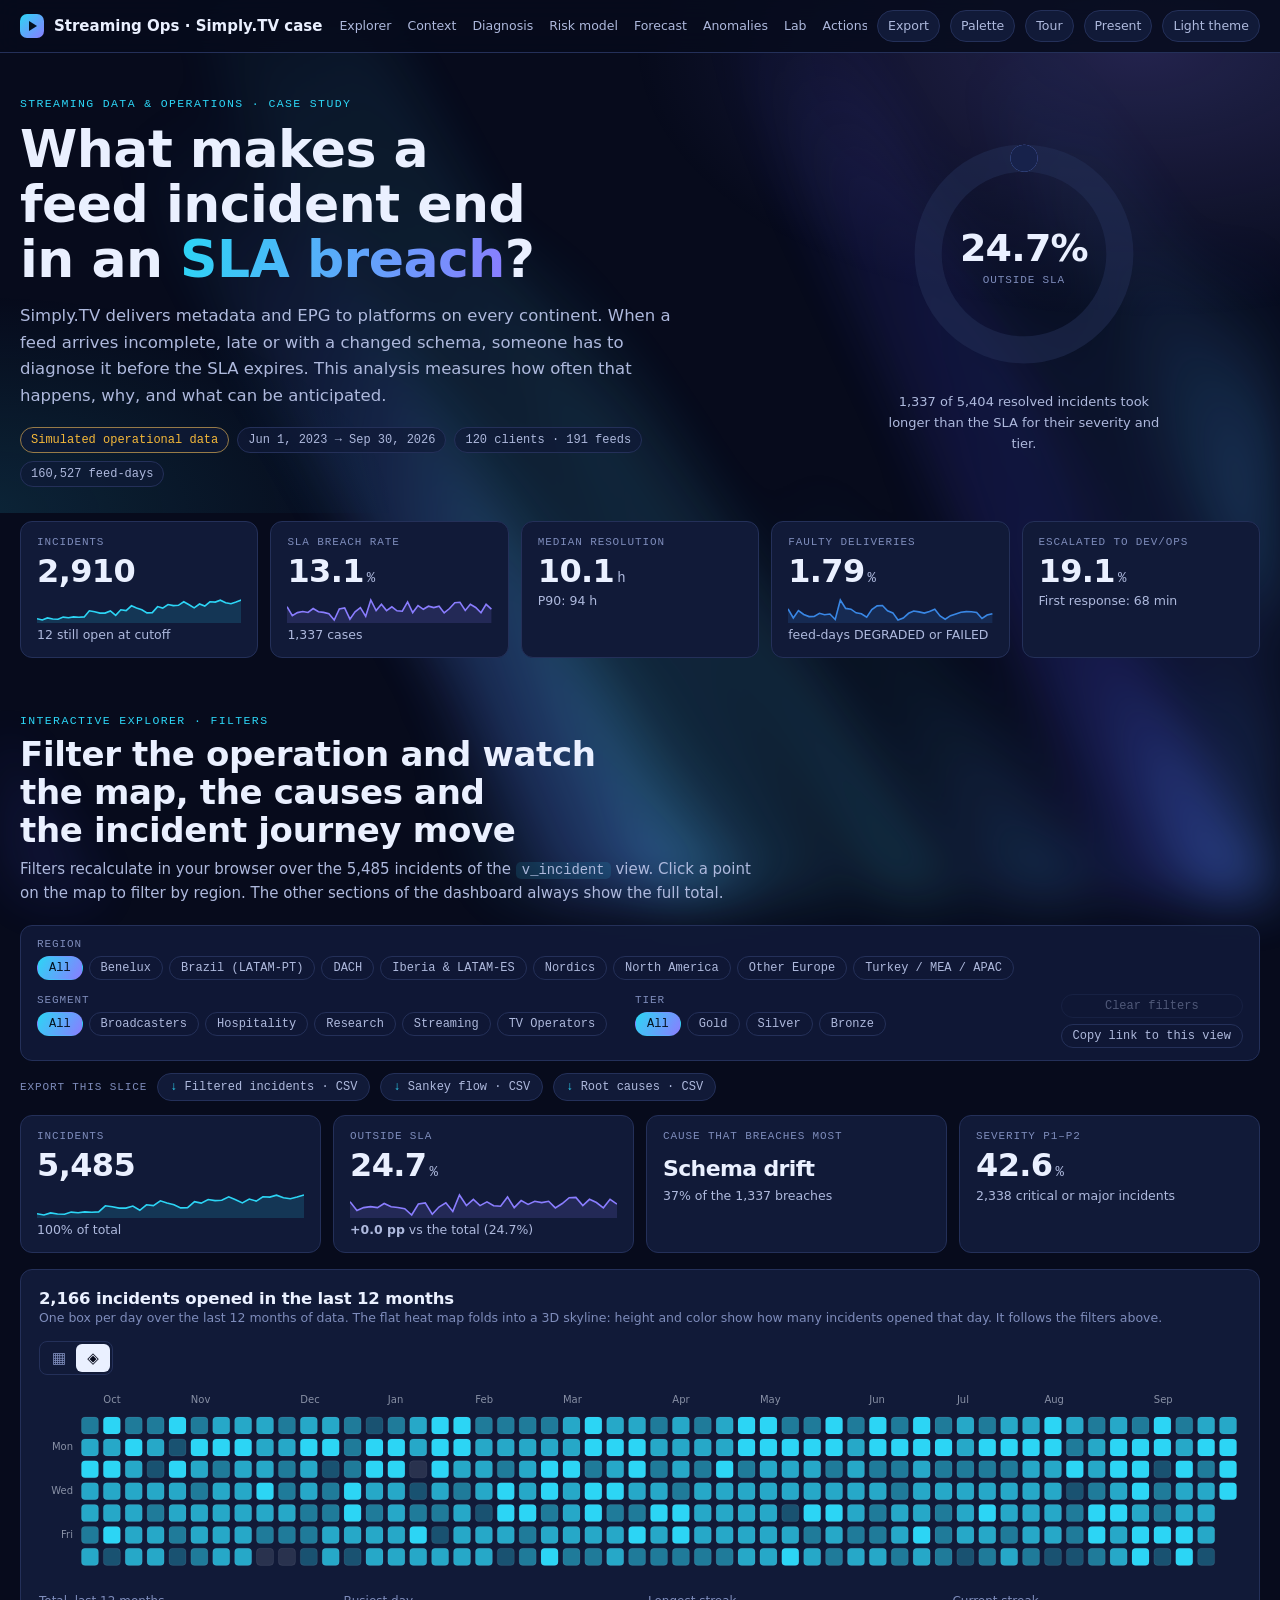
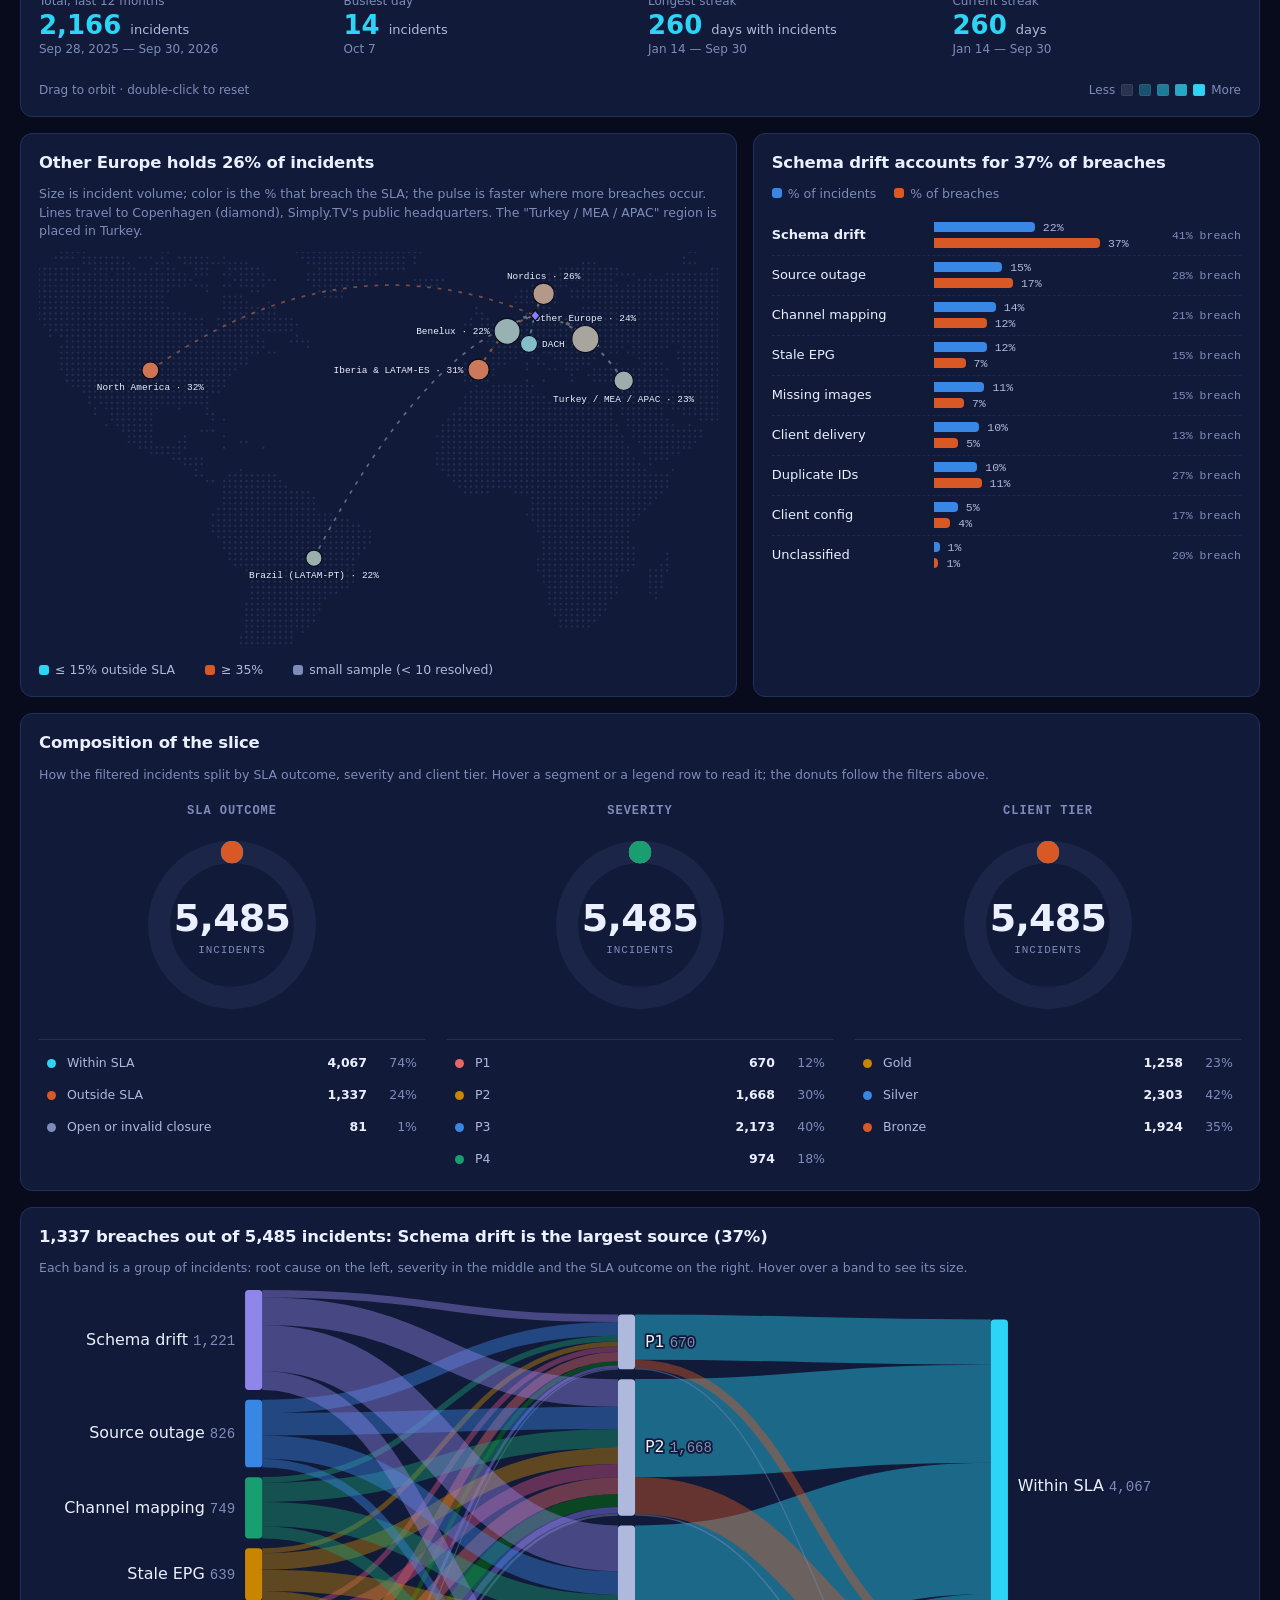
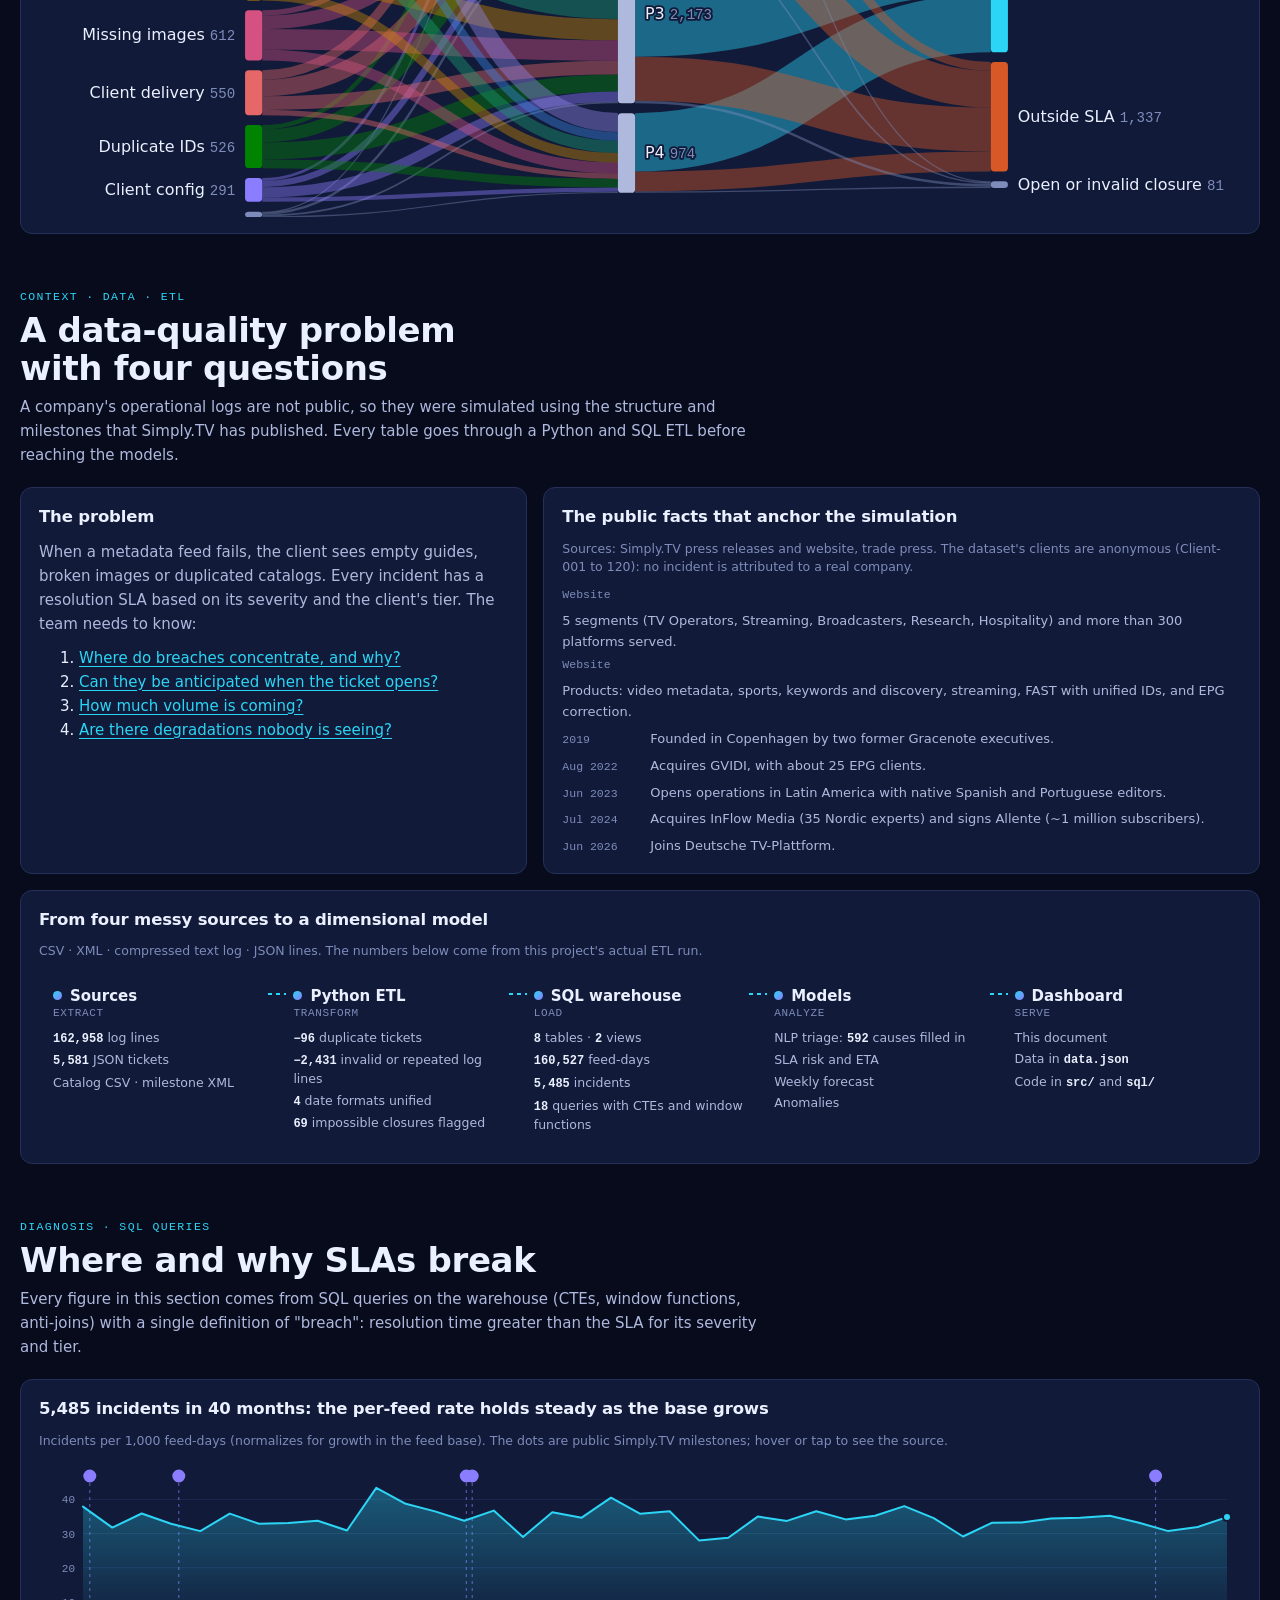
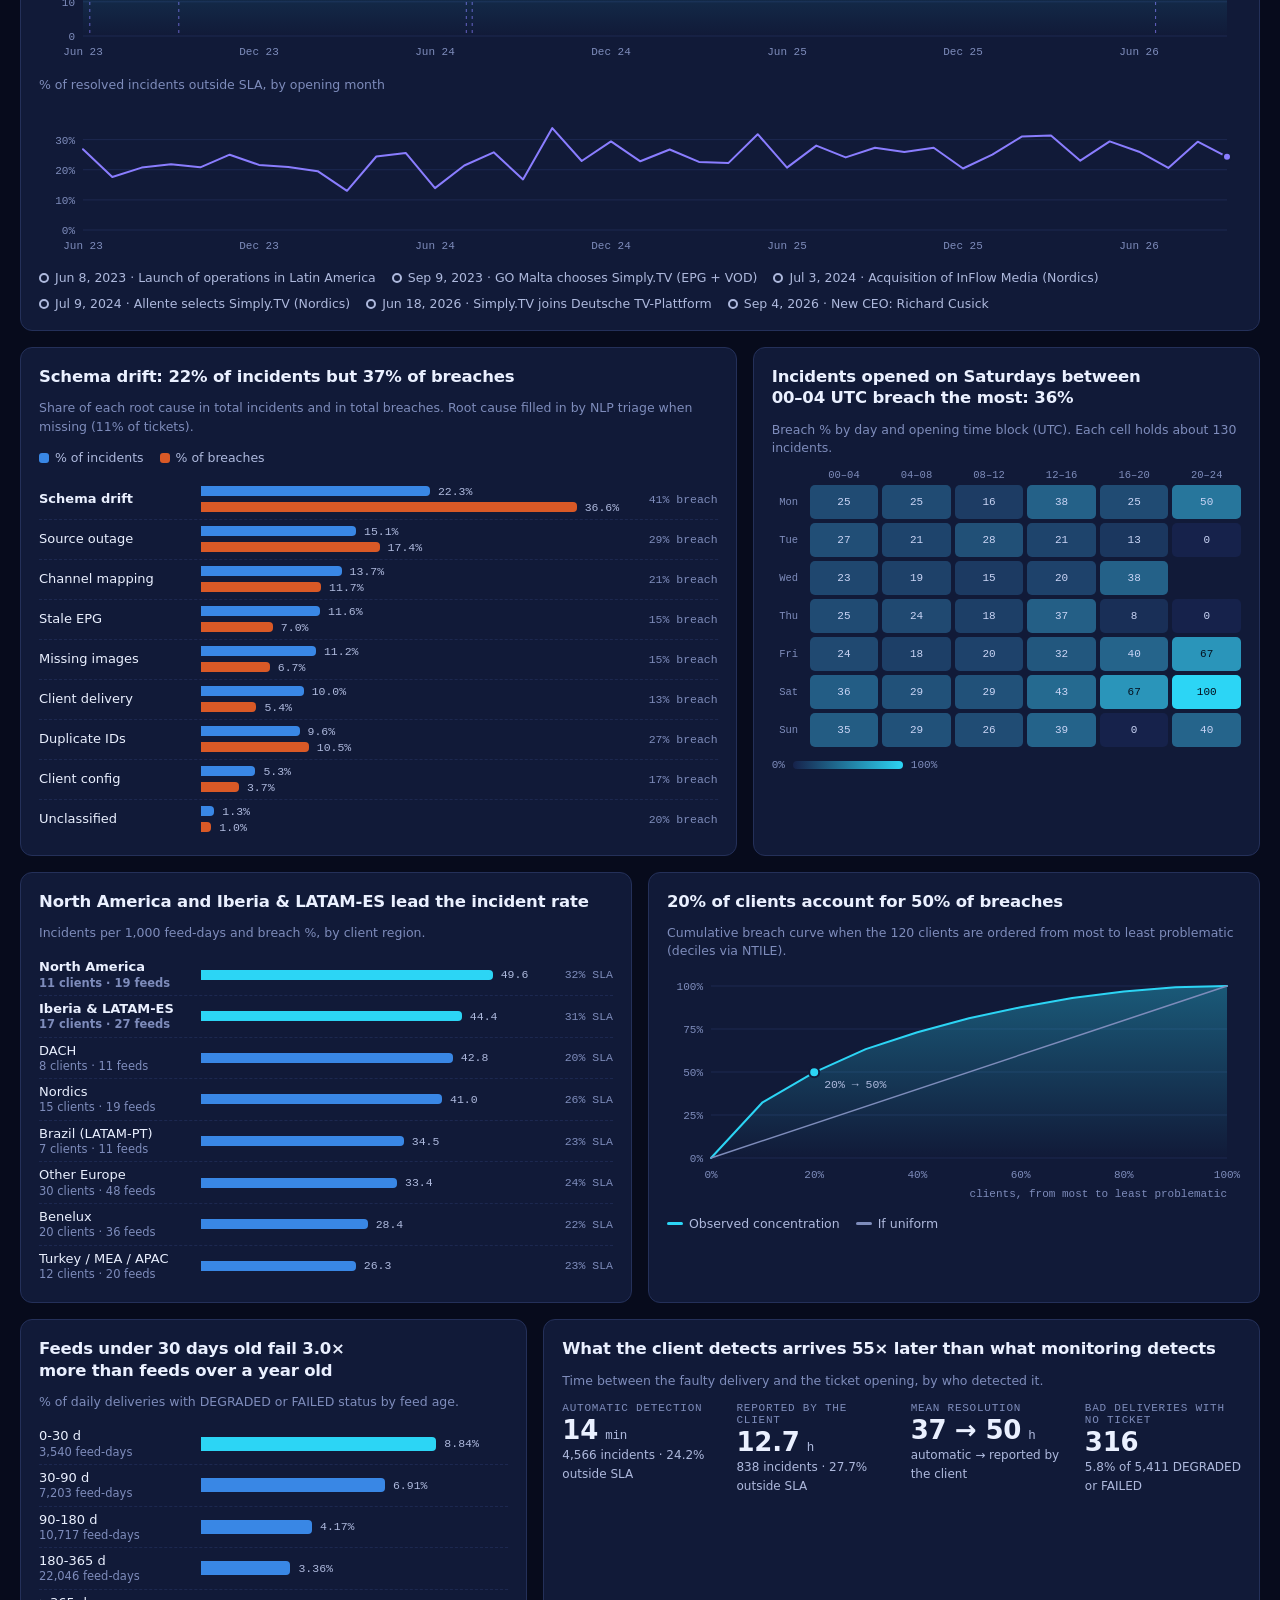
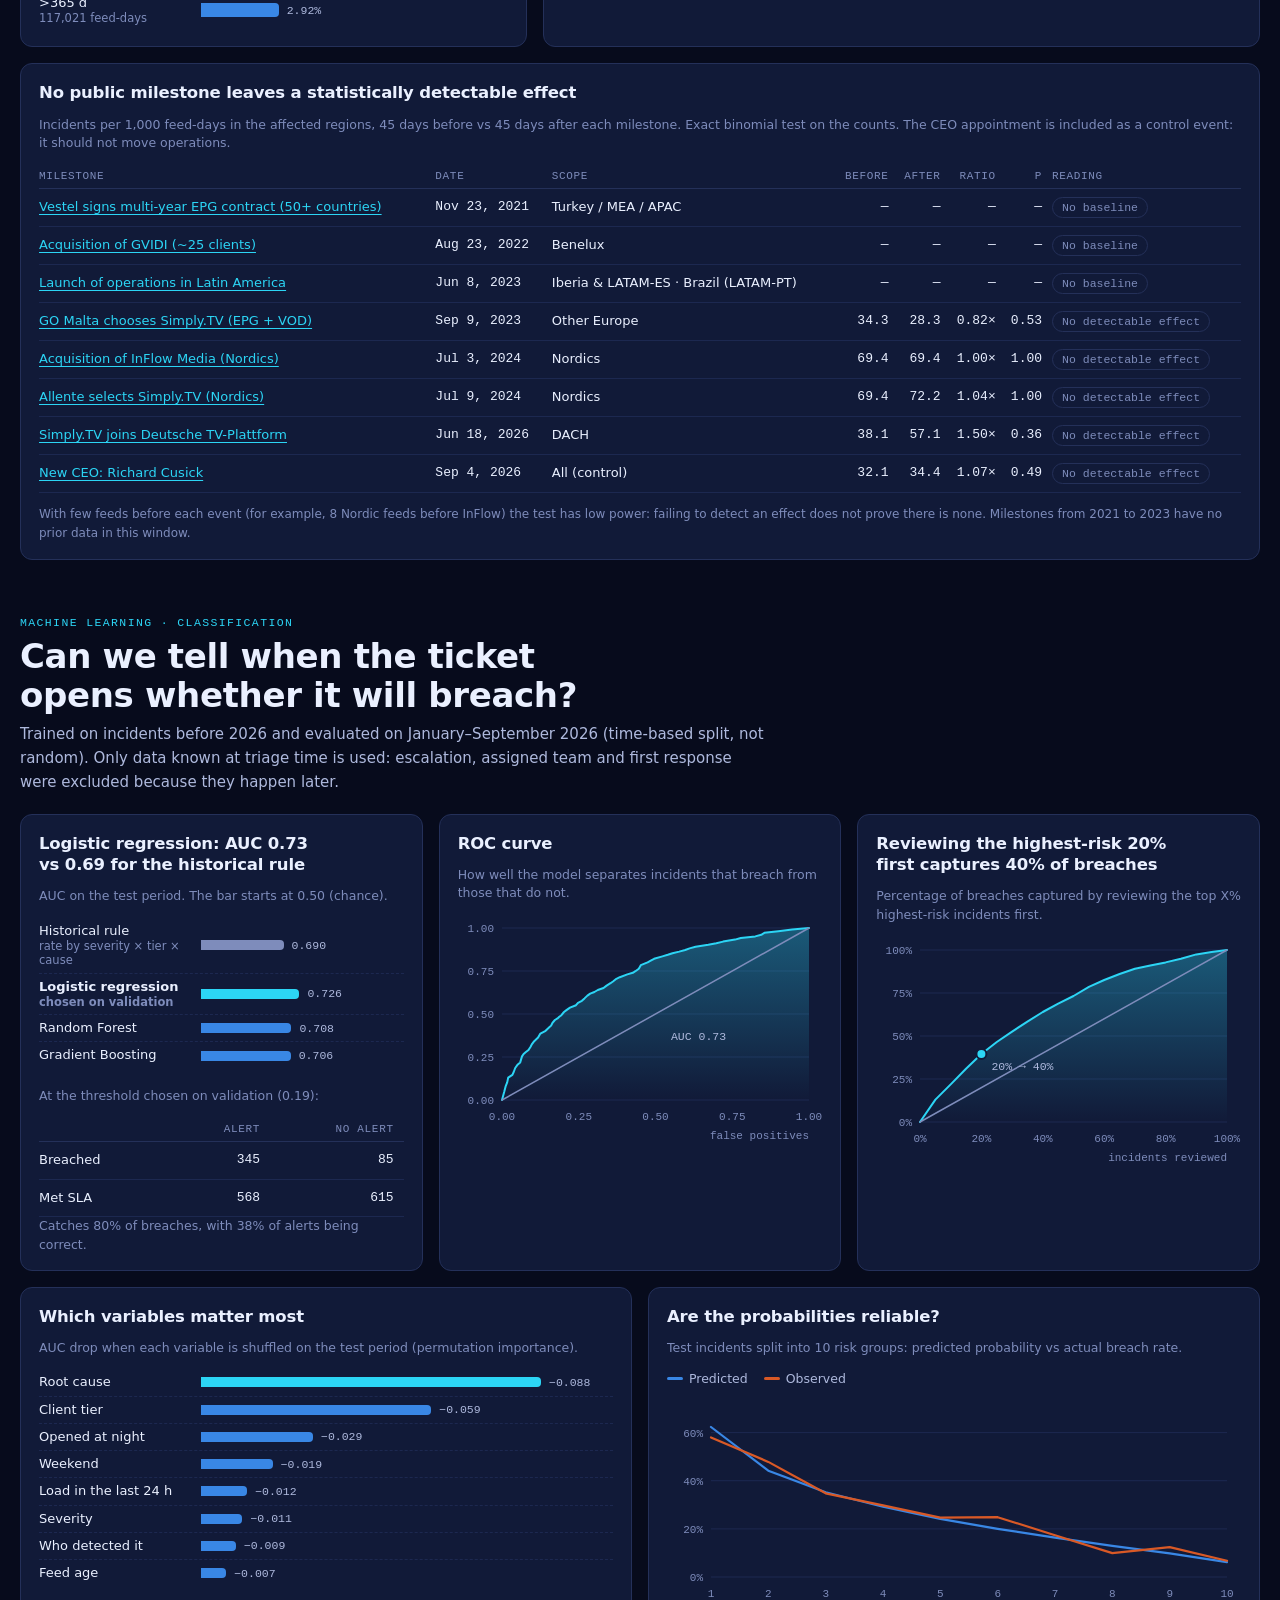
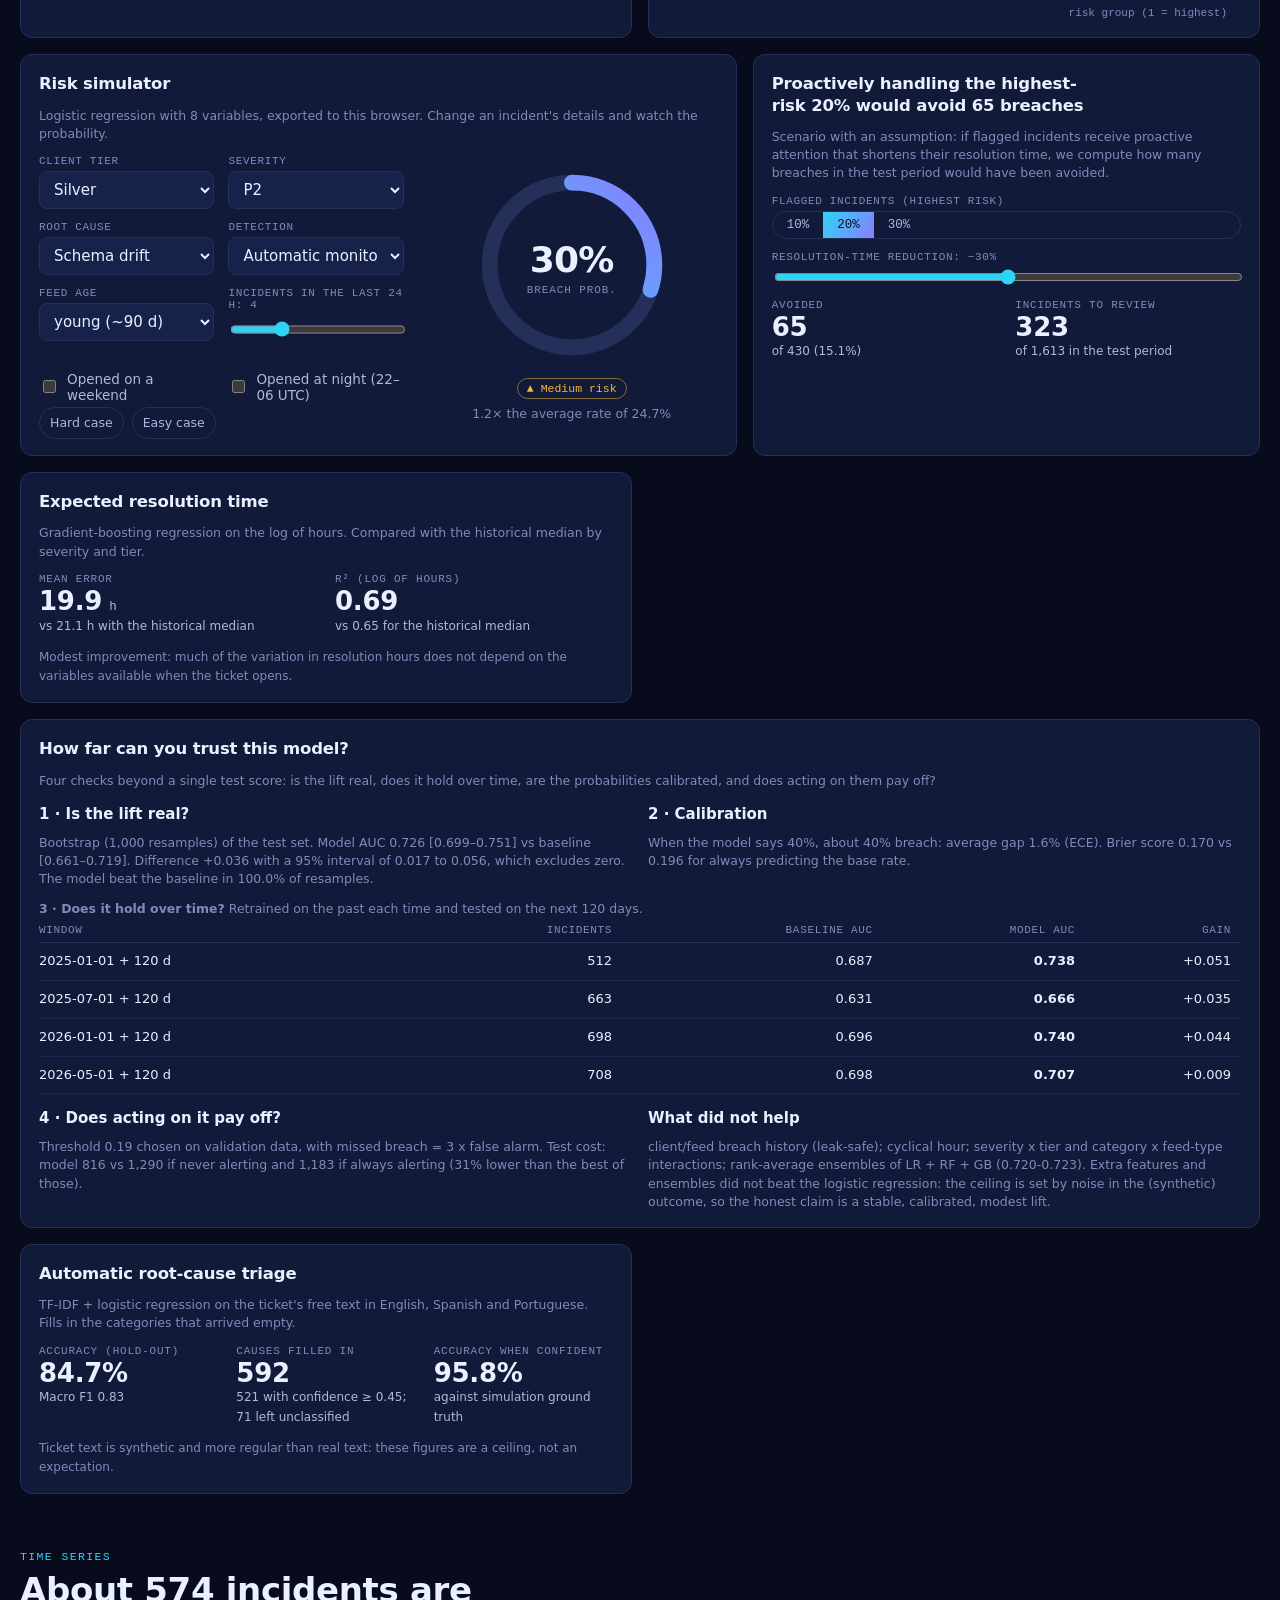
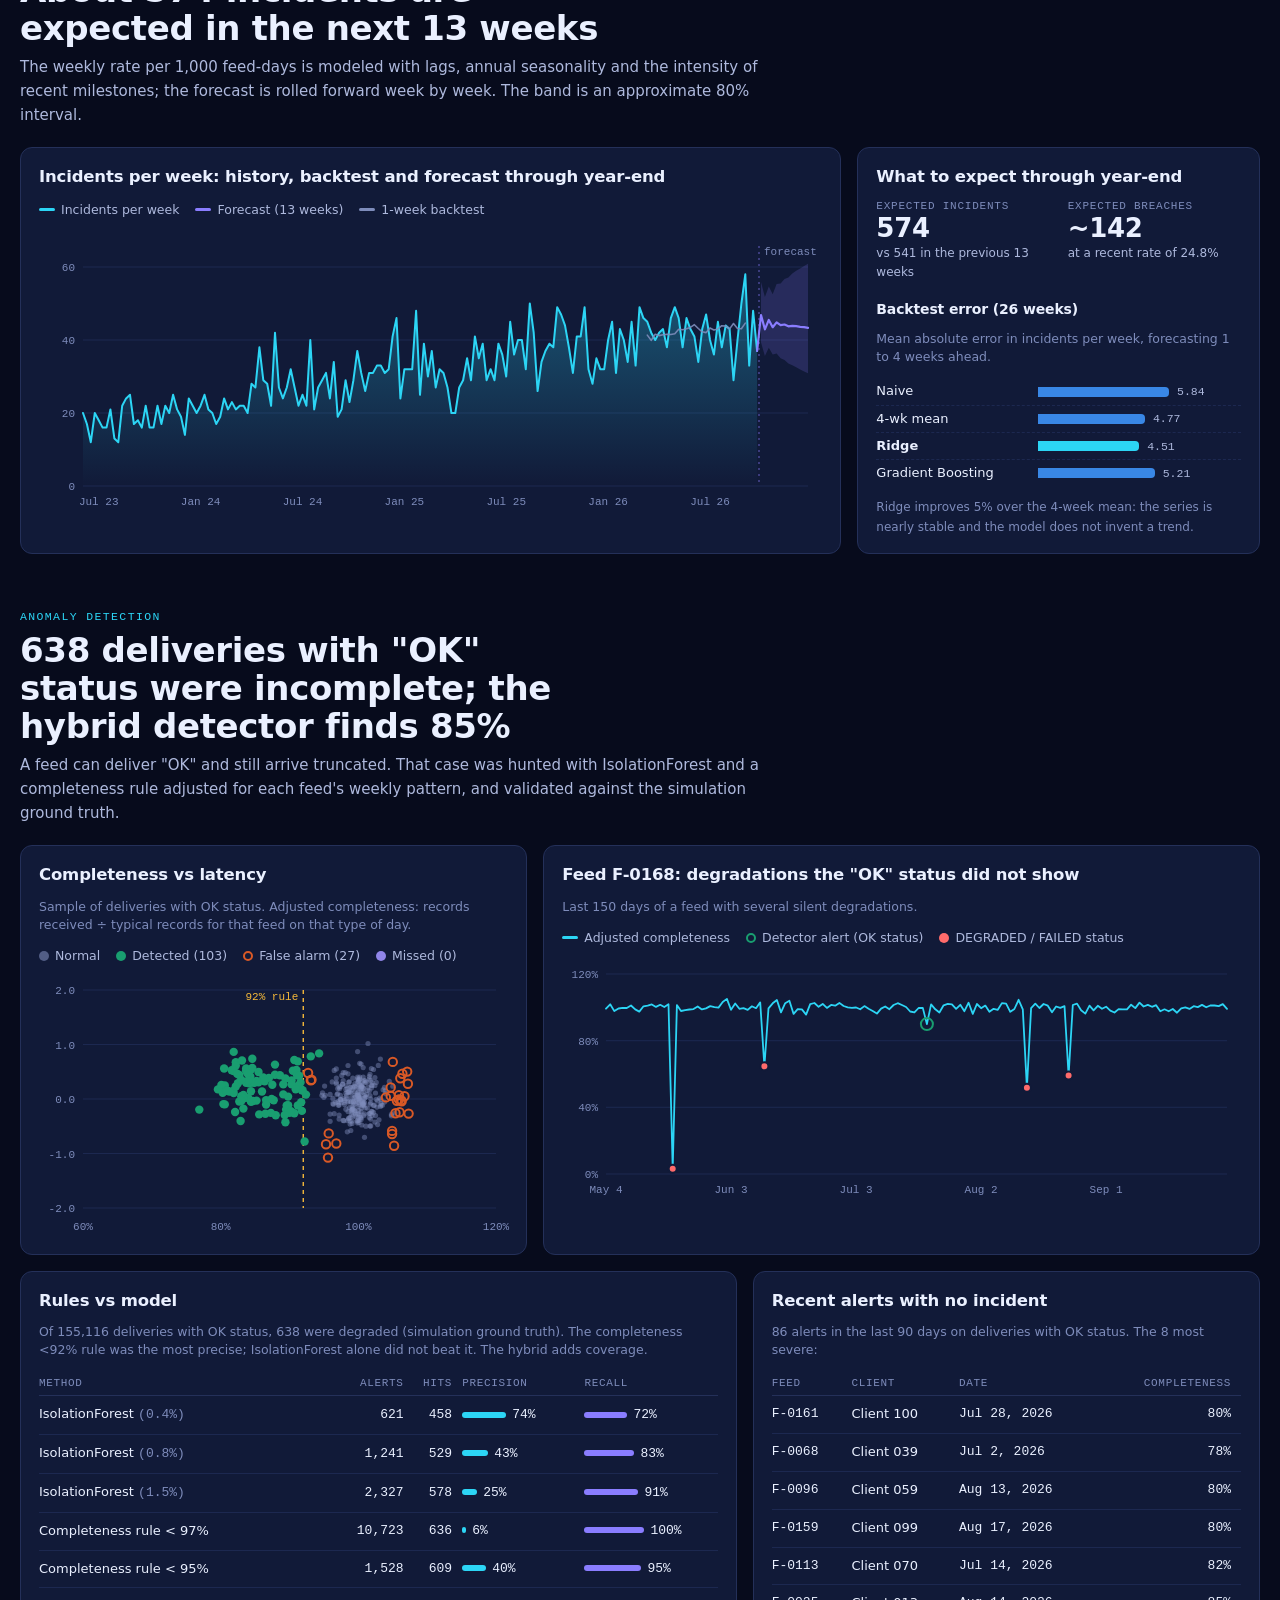
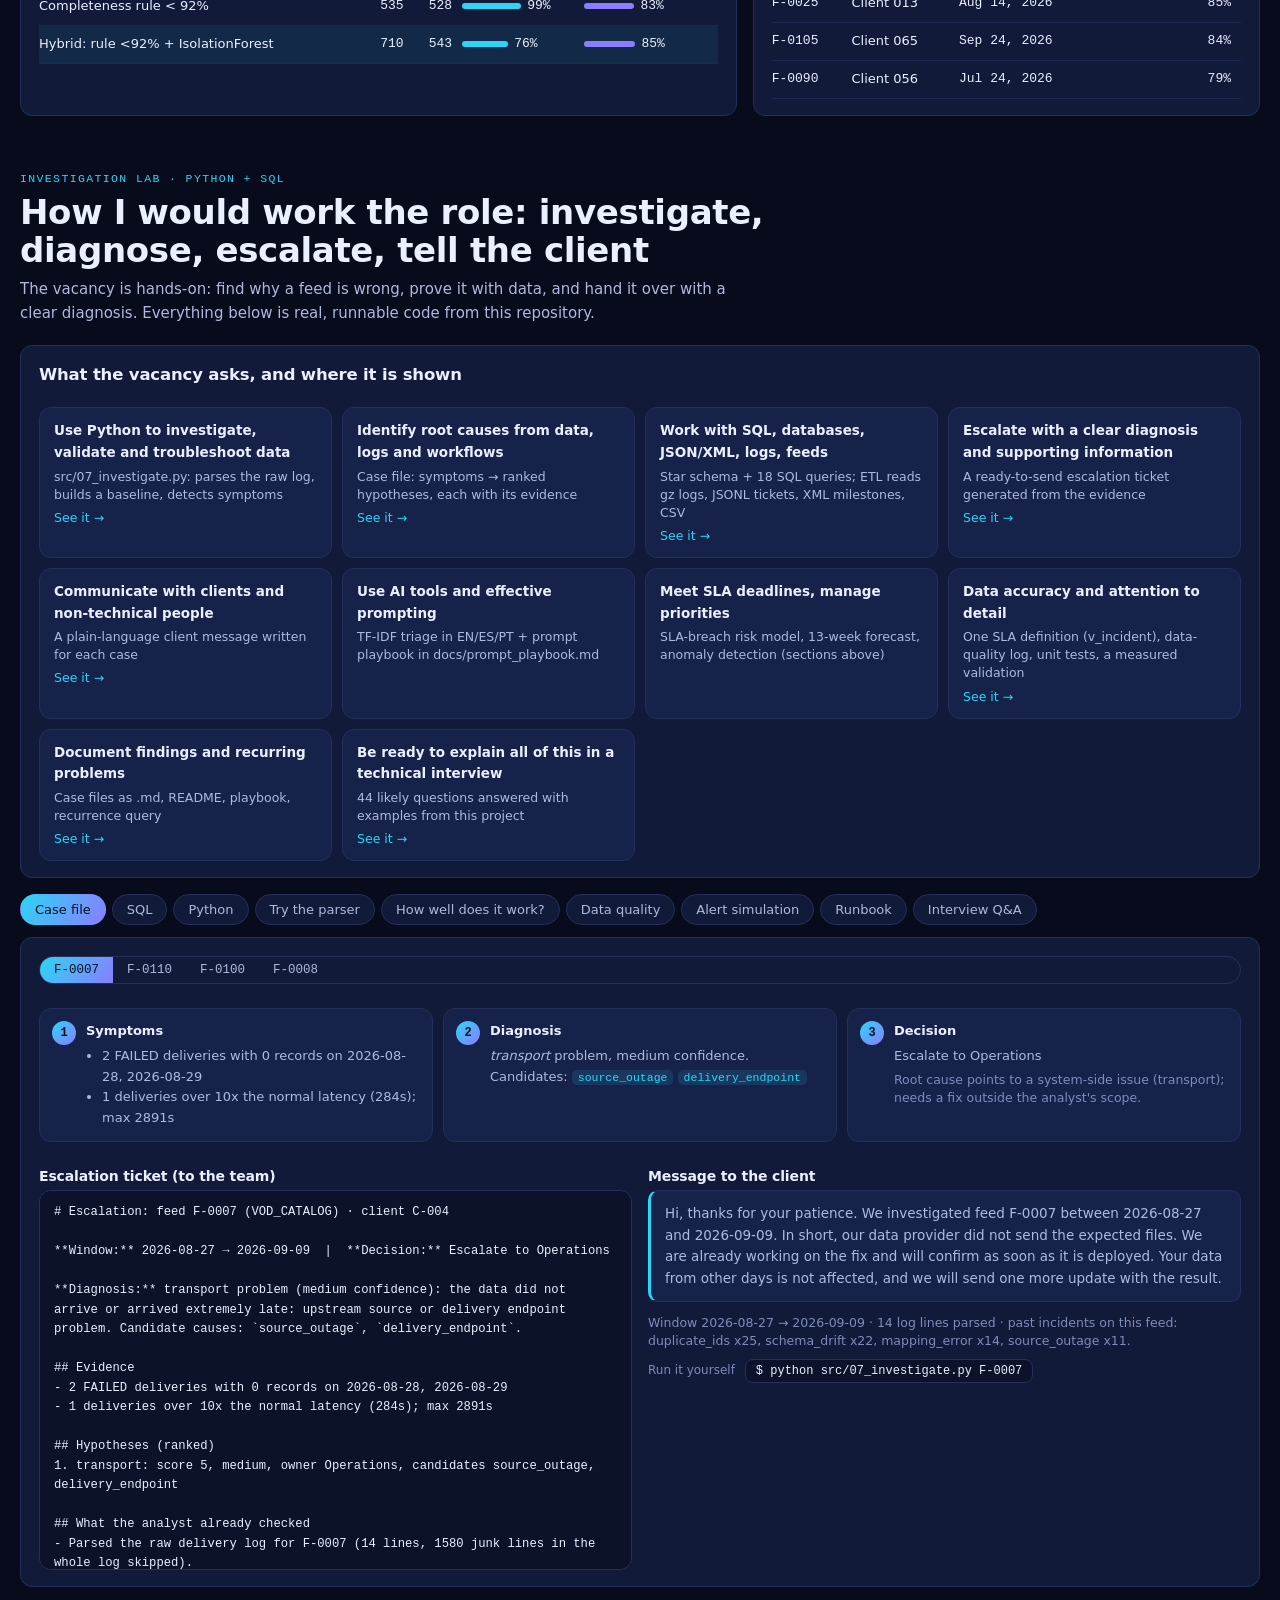
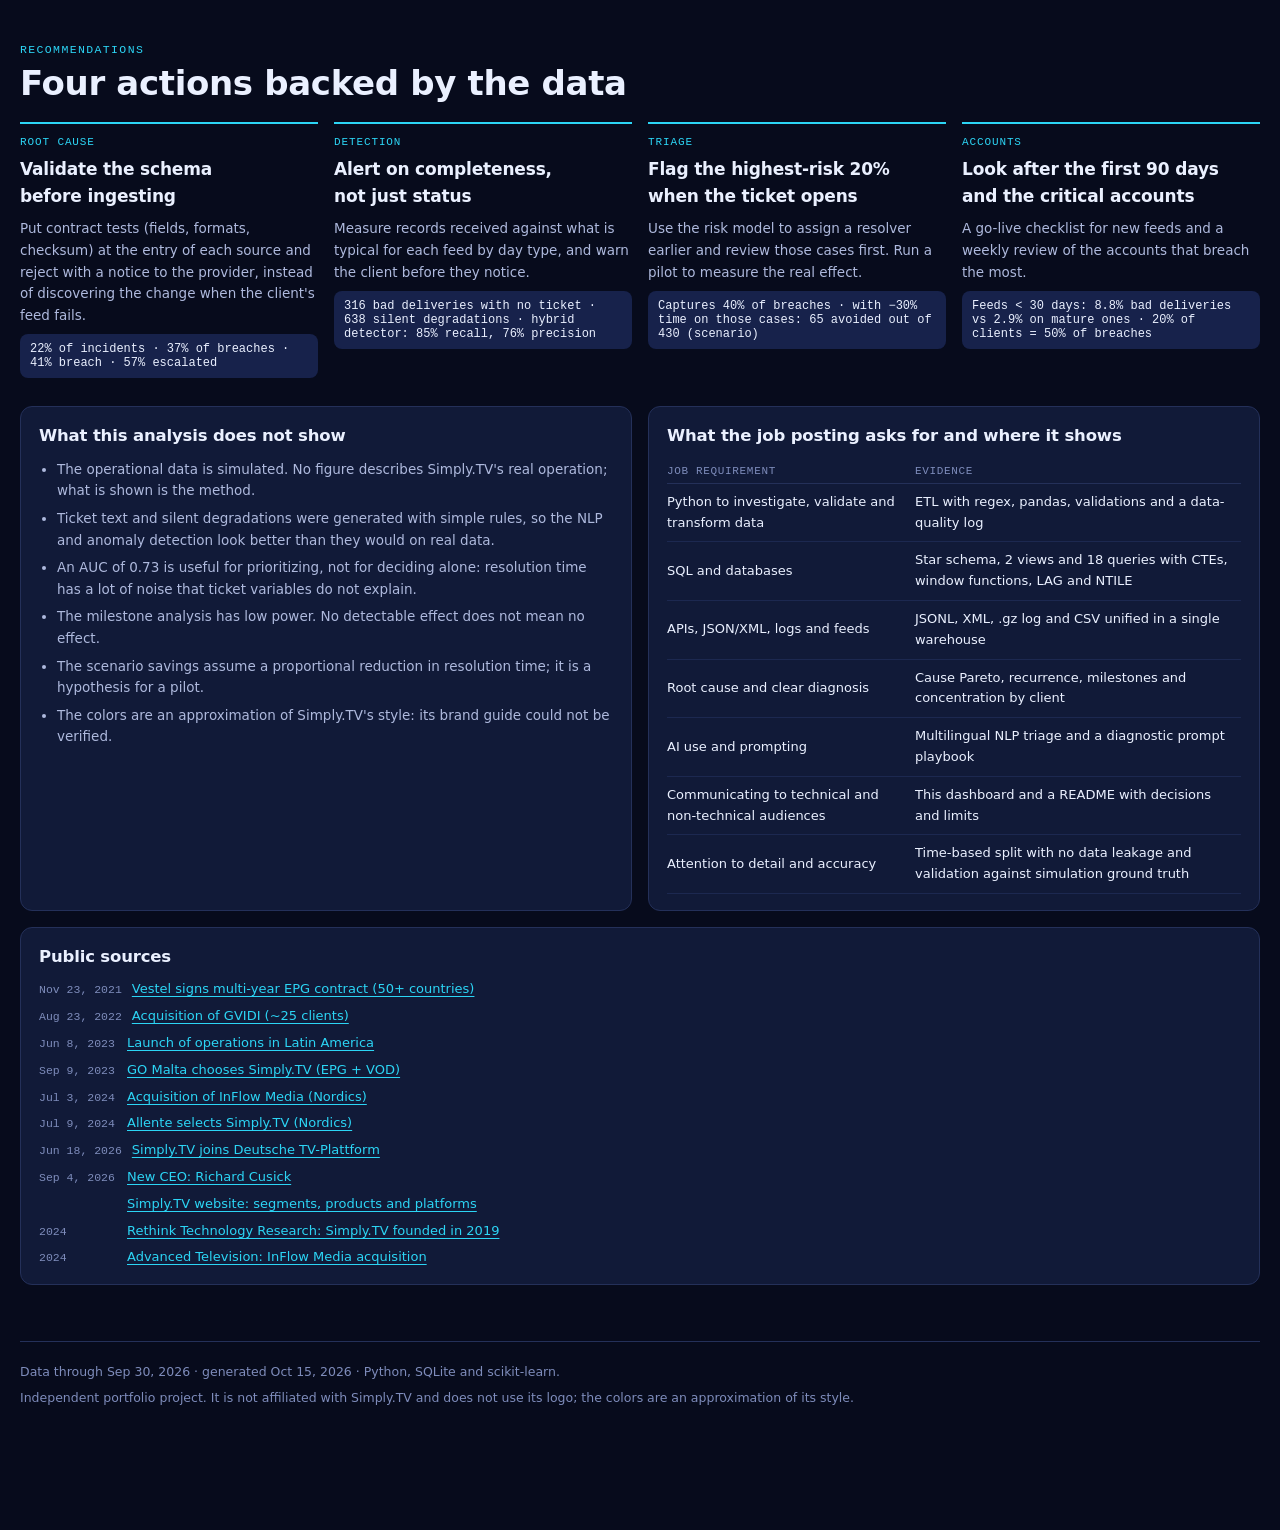
==== commit 4c269343: "Security review: validate dates, defusedxml, CSP, CSV formula guard, security tests Co-Authored-By: " ====
--- a/index.html
+++ b/index.html
@@ -3,6 +3,8 @@
 <head>
 <meta charset="utf-8">
 <meta name="viewport" content="width=device-width,initial-scale=1,viewport-fit=cover">
+<meta http-equiv="Content-Security-Policy" content="default-src 'none'; script-src 'unsafe-inline'; style-src 'unsafe-inline' https://fonts.googleapis.com; font-src https://fonts.gstatic.com; img-src data: blob:; connect-src 'none'; base-uri 'none'; form-action 'none'">
+<meta name="referrer" content="no-referrer">
 <meta name="description" content="Streaming data and operations analytics: SQL star schema, NLP triage, SLA-risk model, forecasting and an investigator. Synthetic data.">
 <meta name="theme-color" content="#070b1c">
 <meta property="og:type" content="website">
@@ -2056,7 +2058,8 @@
    in the local HTML file it downloads directly through a temporary link. */
 (function () {
   const BOM = '﻿';
-  const csvCell = v => { if (v == null) return ''; const s = String(v); return /[",\n\r]/.test(s) ? '"' + s.replace(/"/g, '""') + '"' : s; };
+  const csvCell = v => { if (v == null) return ''; let s = String(v); if (/^[=+\-@\t\r]/.test(s) && isNaN(Number(s))) s = "'" + s;   // neutralise spreadsheet formulas (CSV injection)
+    return /[",\n\r]/.test(s) ? '"' + s.replace(/"/g, '""') + '"' : s; };
   const toCSV = (rows, cols) => { cols = cols || Object.keys(rows[0] || {}); return BOM + [cols.join(',')].concat(rows.map(r => cols.map(c => csvCell(r[c])).join(','))).join('\r\n') + '\r\n'; };
   const kv = o => Object.entries(o).map(([k, v]) => ({ metric: k, value: v }));
   const stamp = () => new Date().toISOString().slice(0, 10);
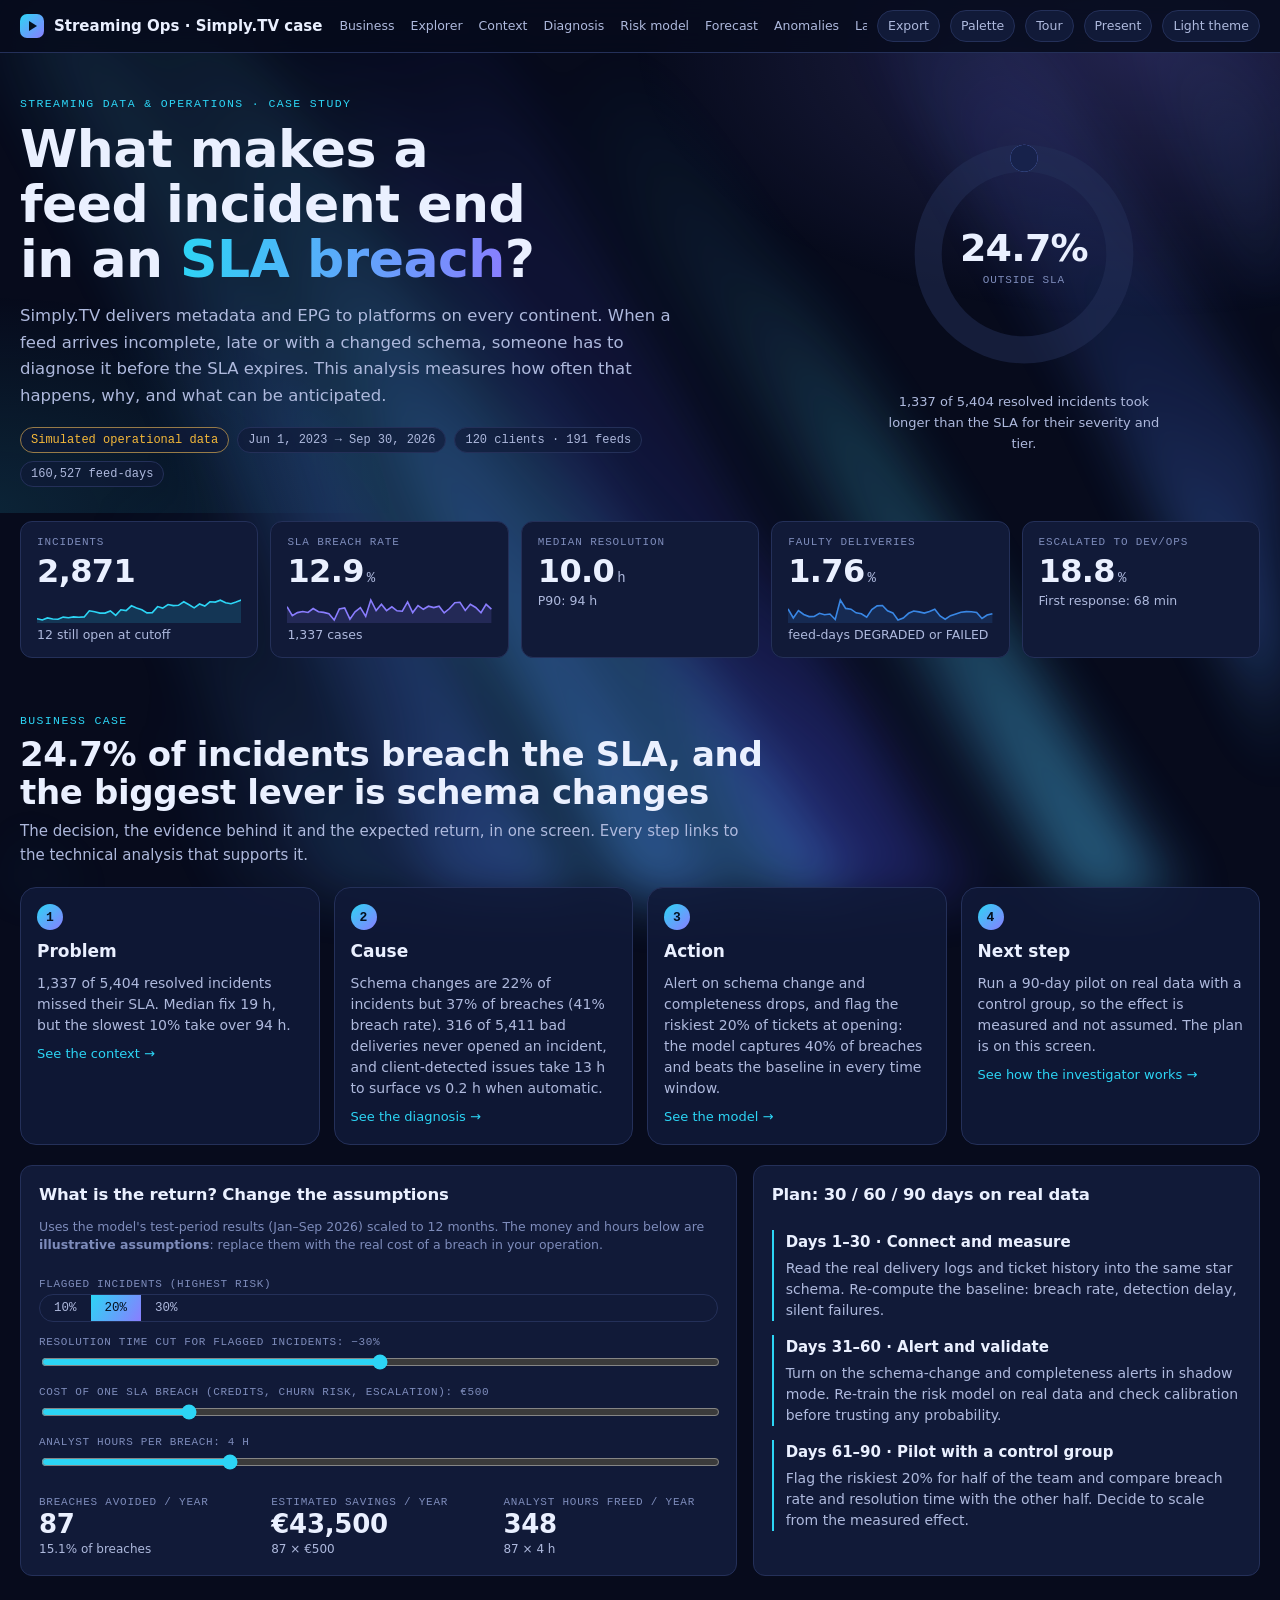
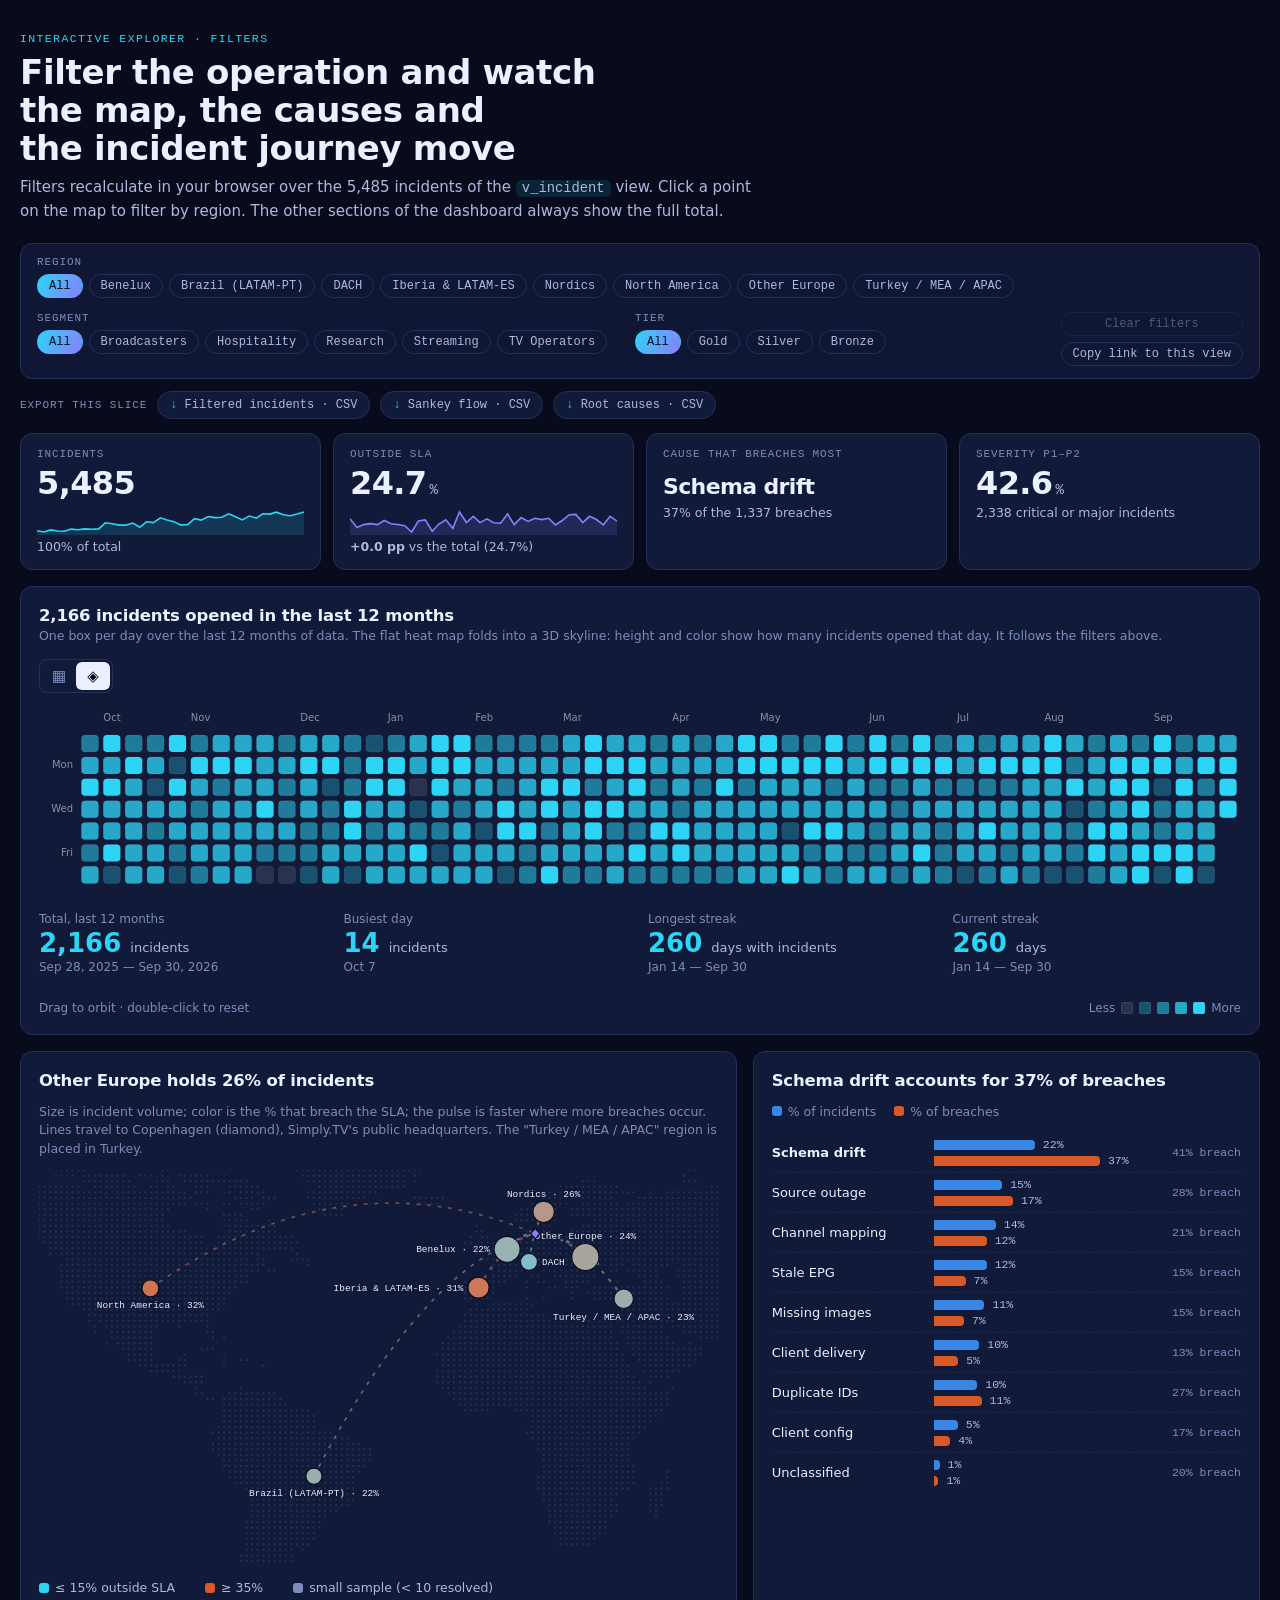
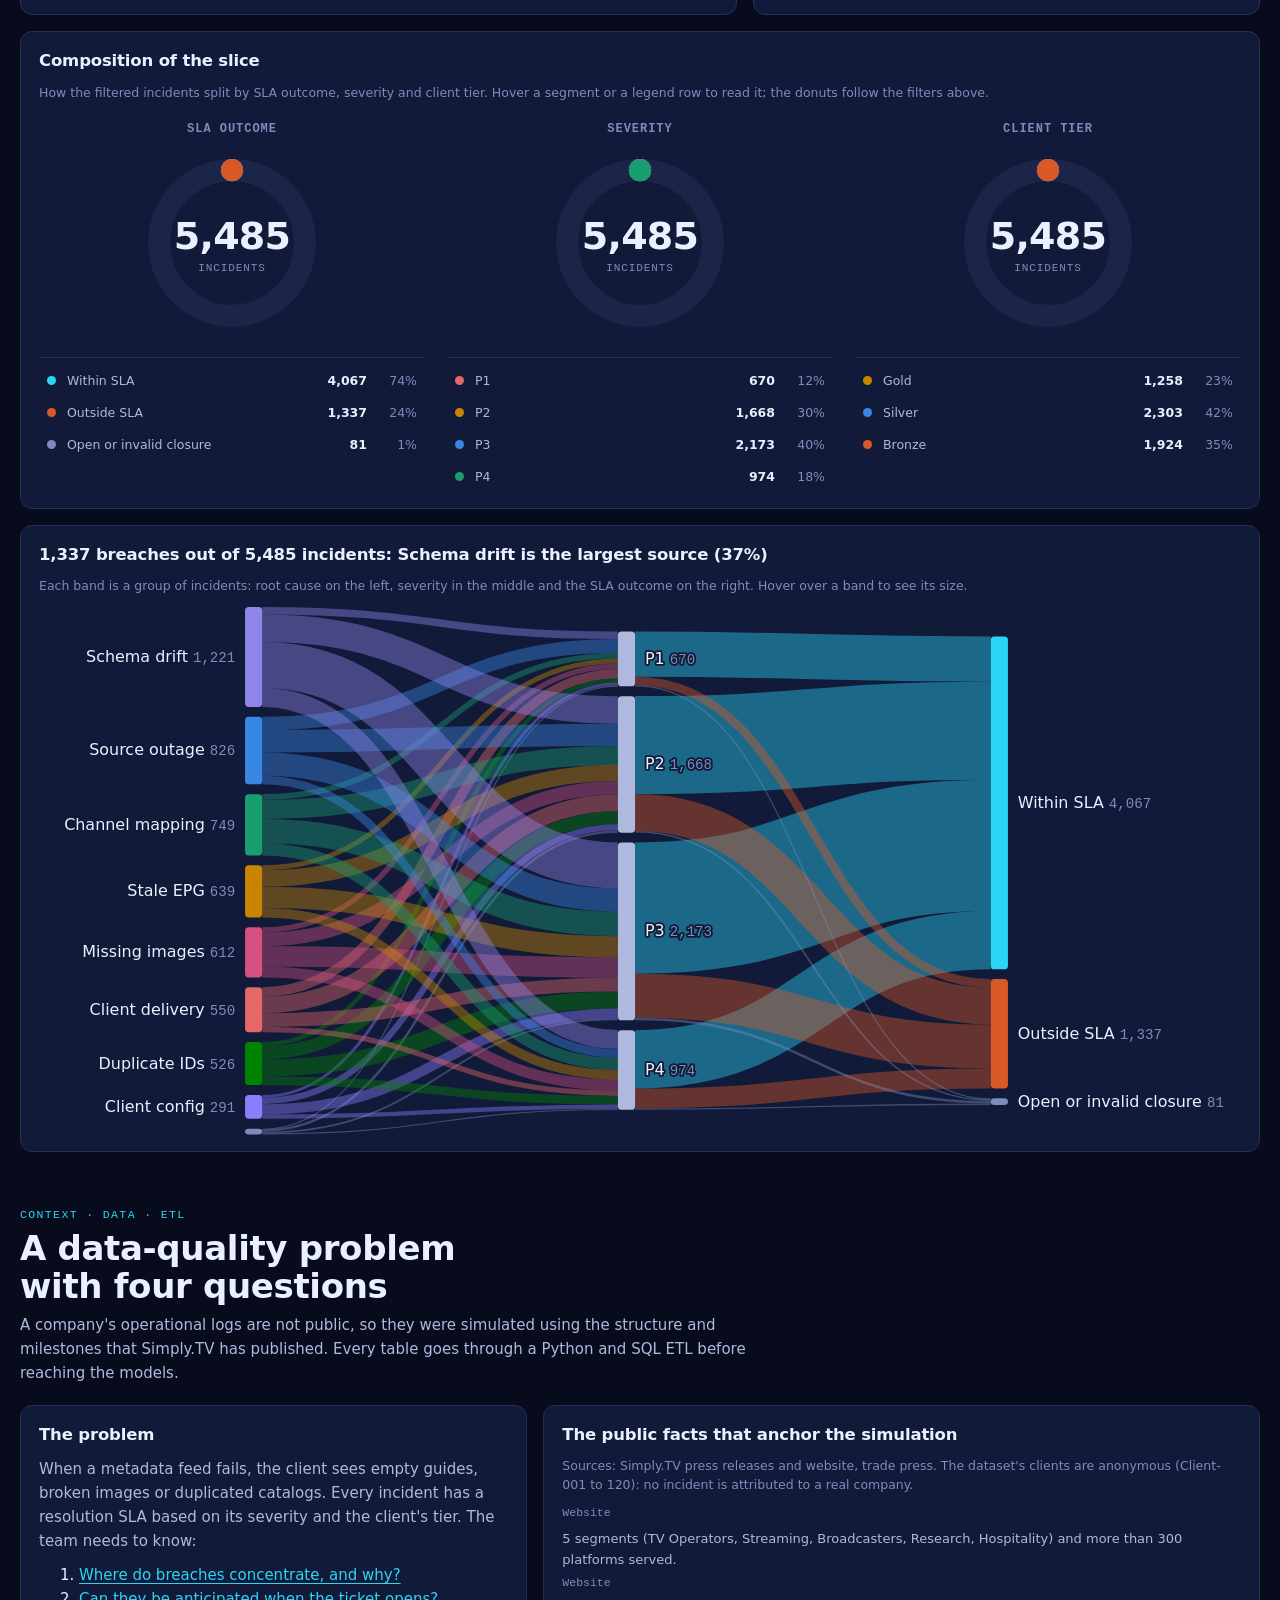
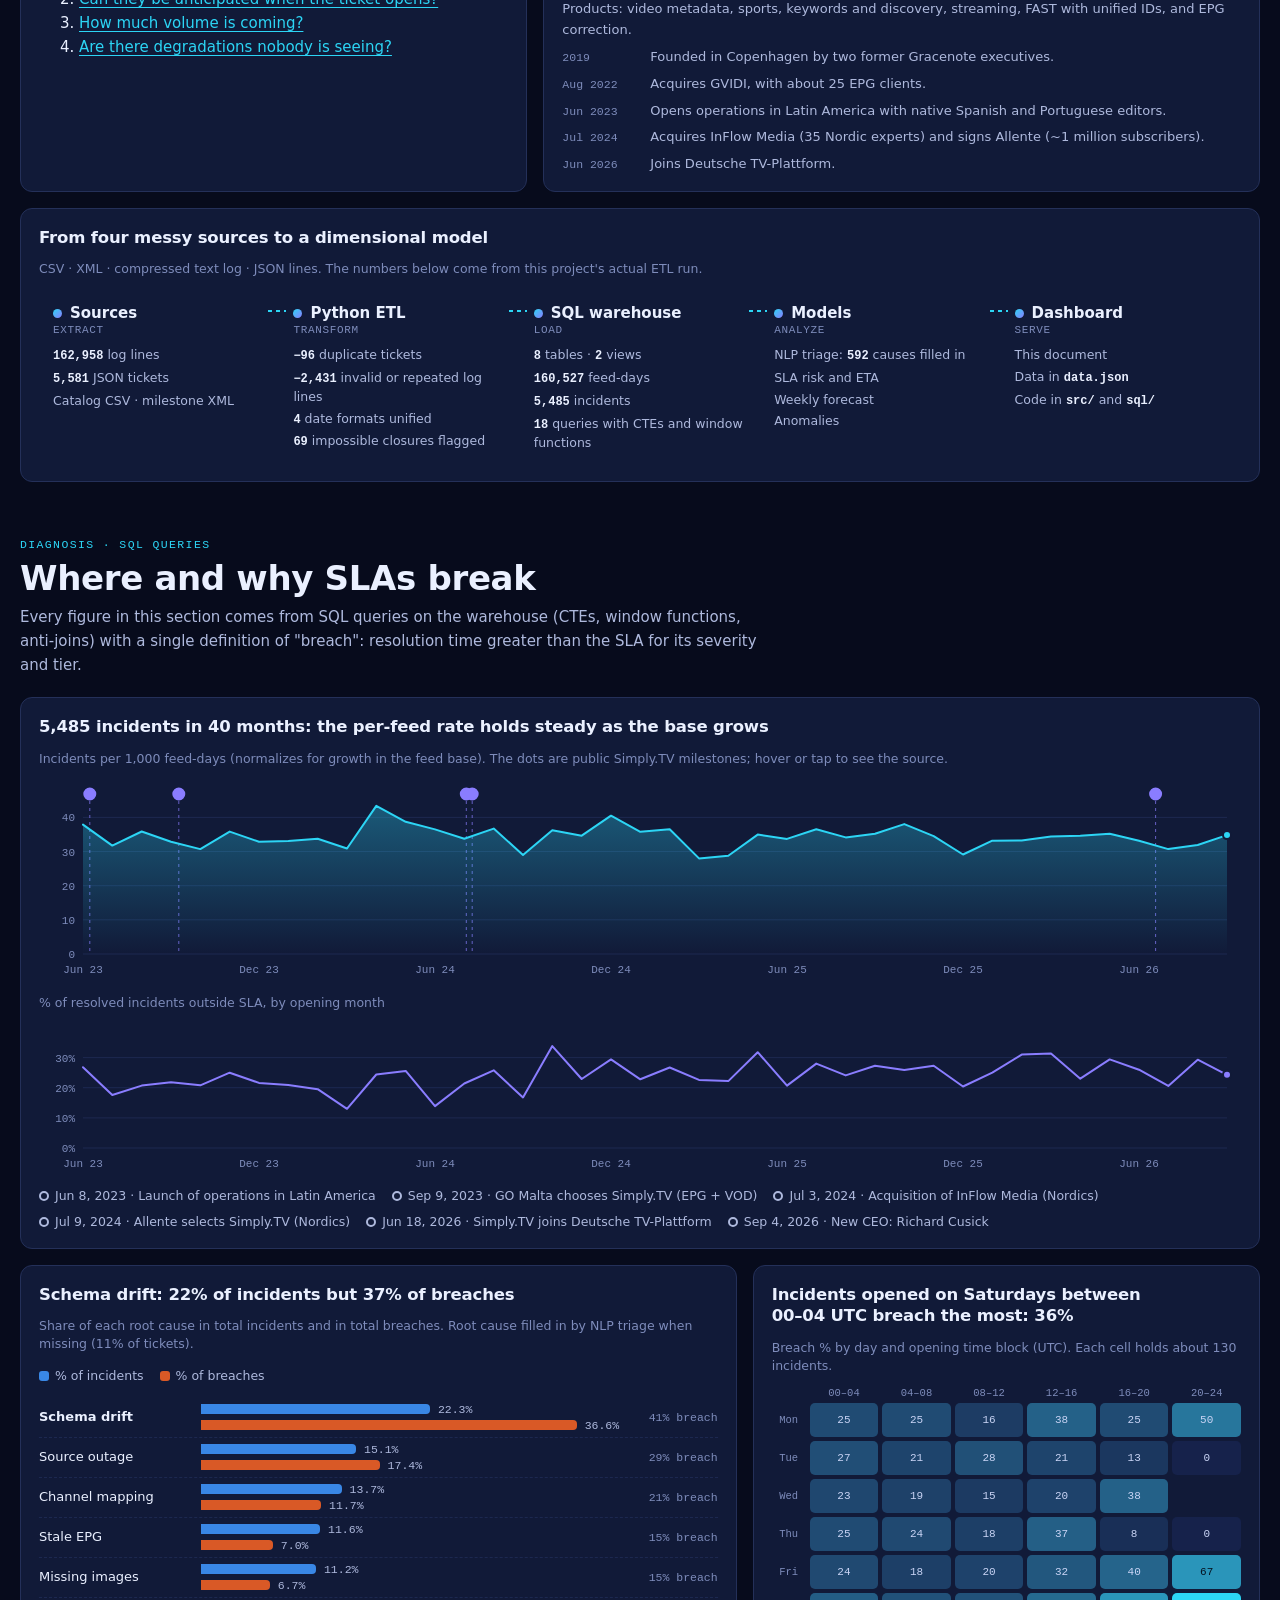
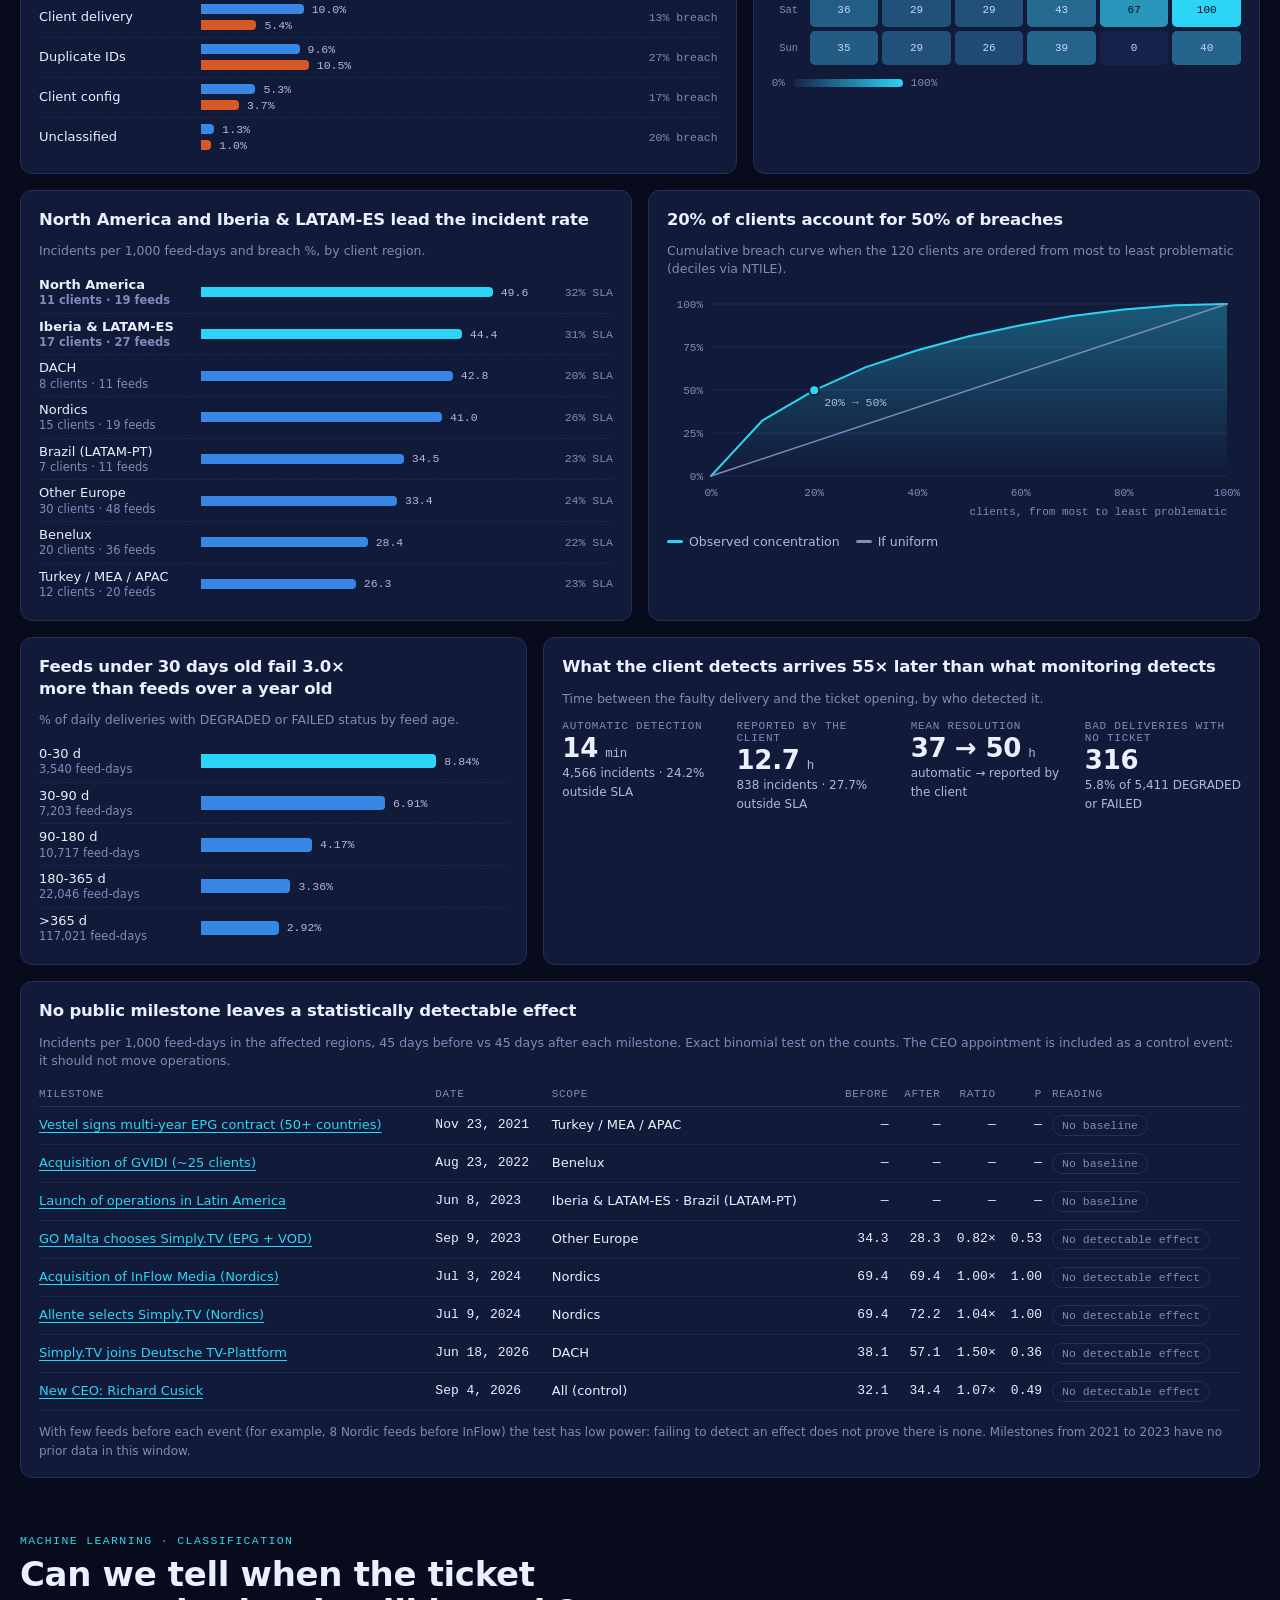
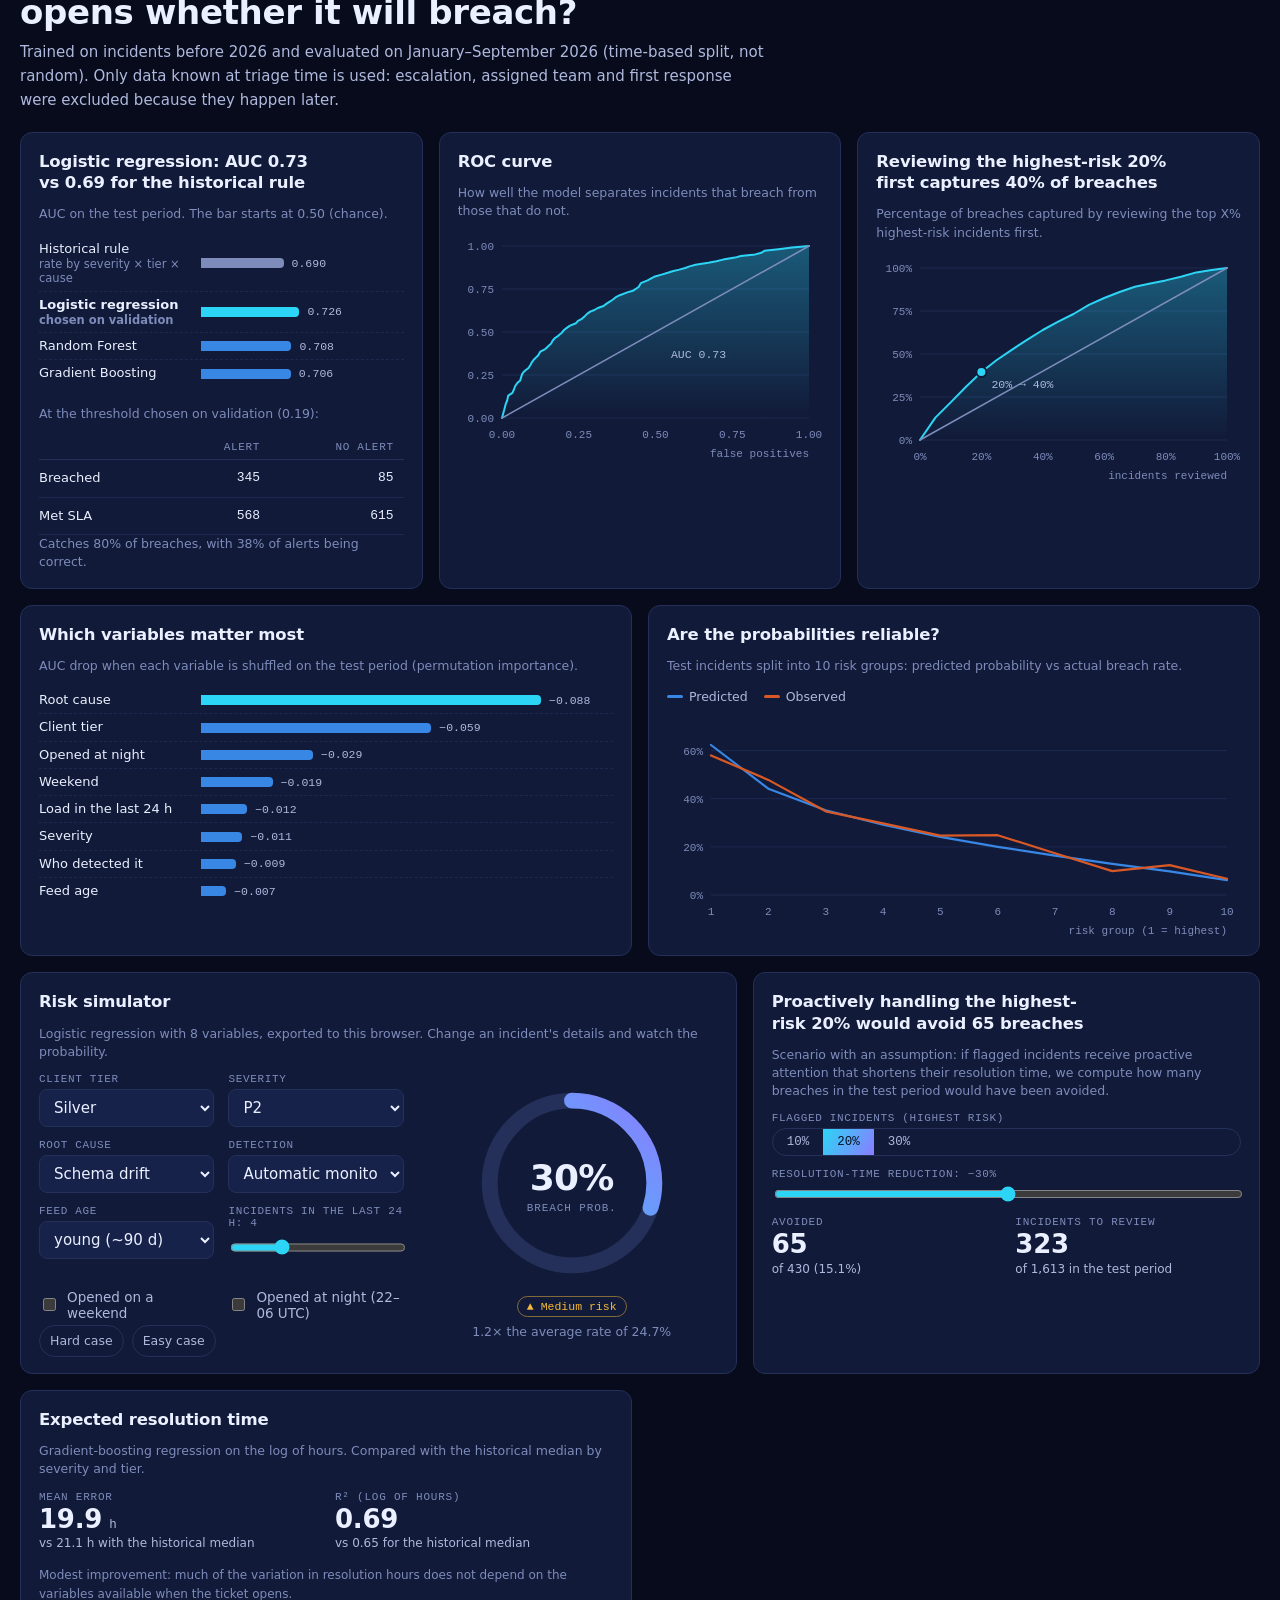
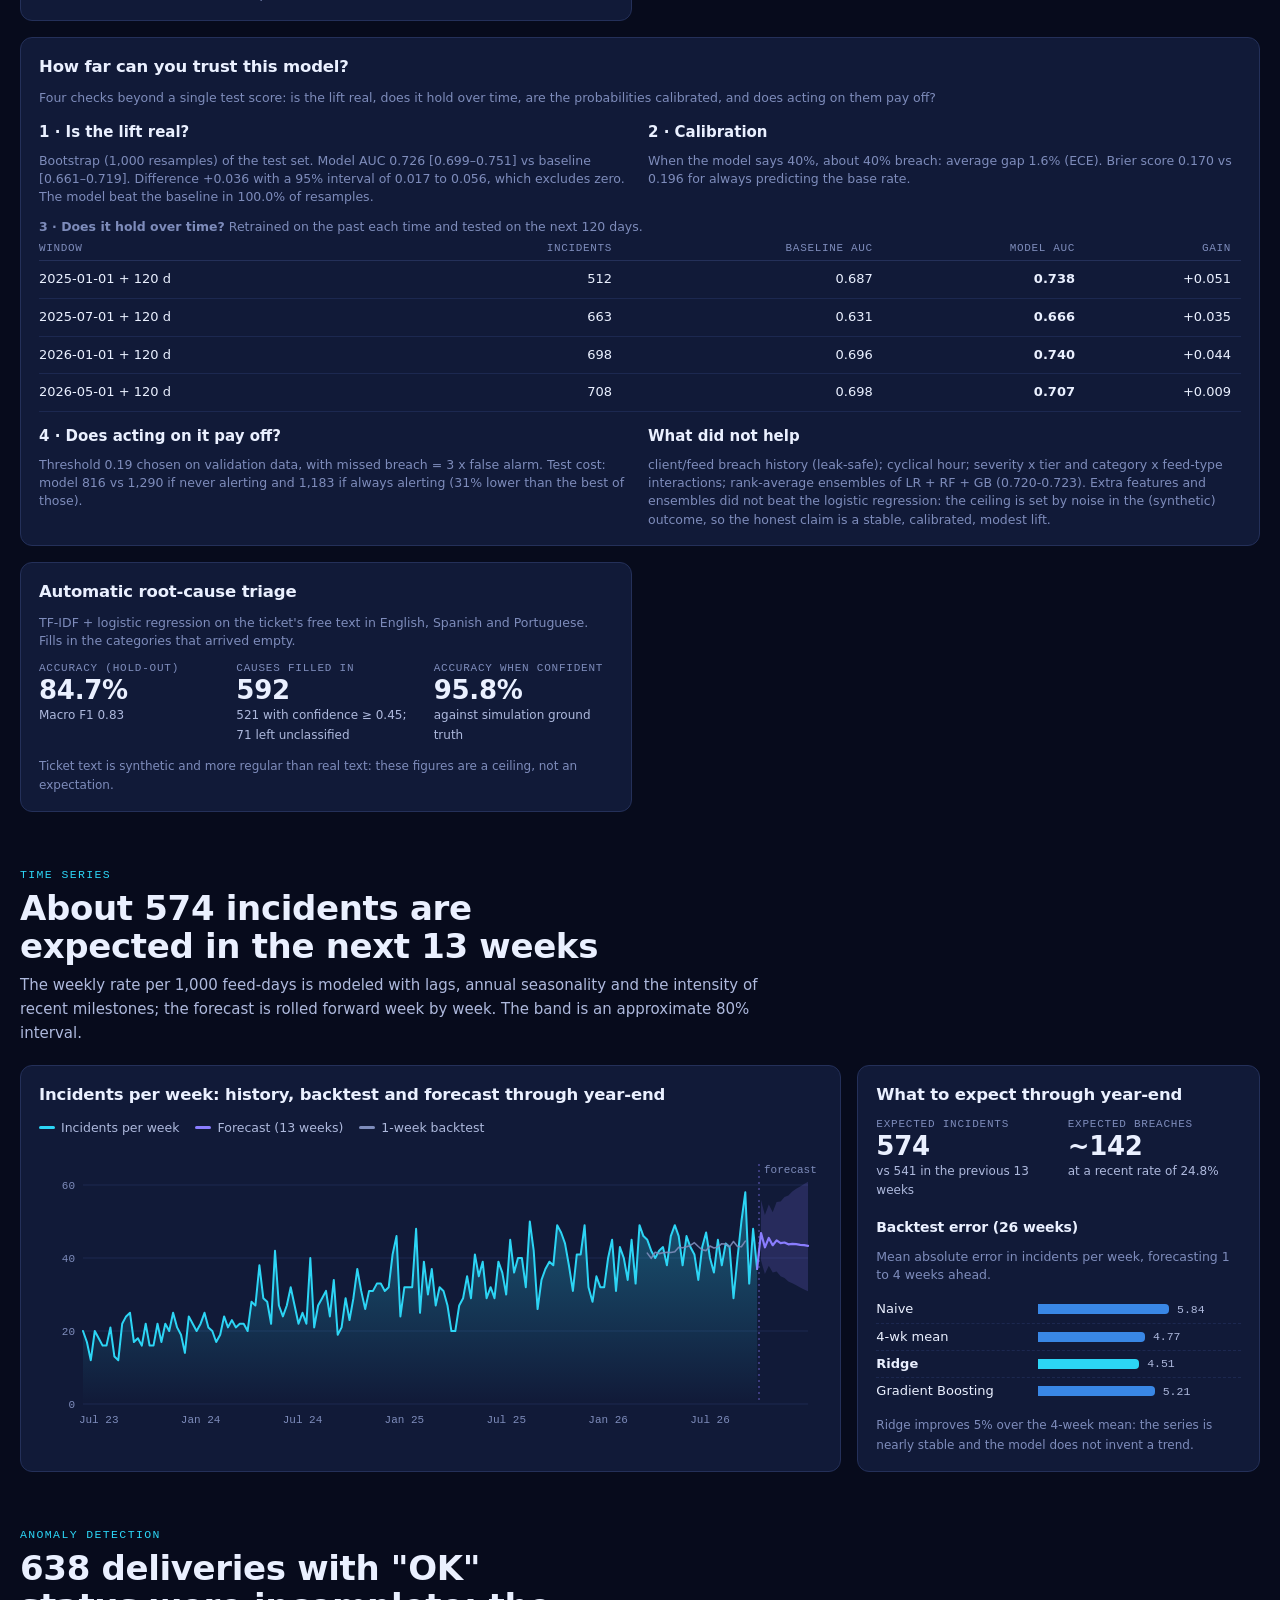
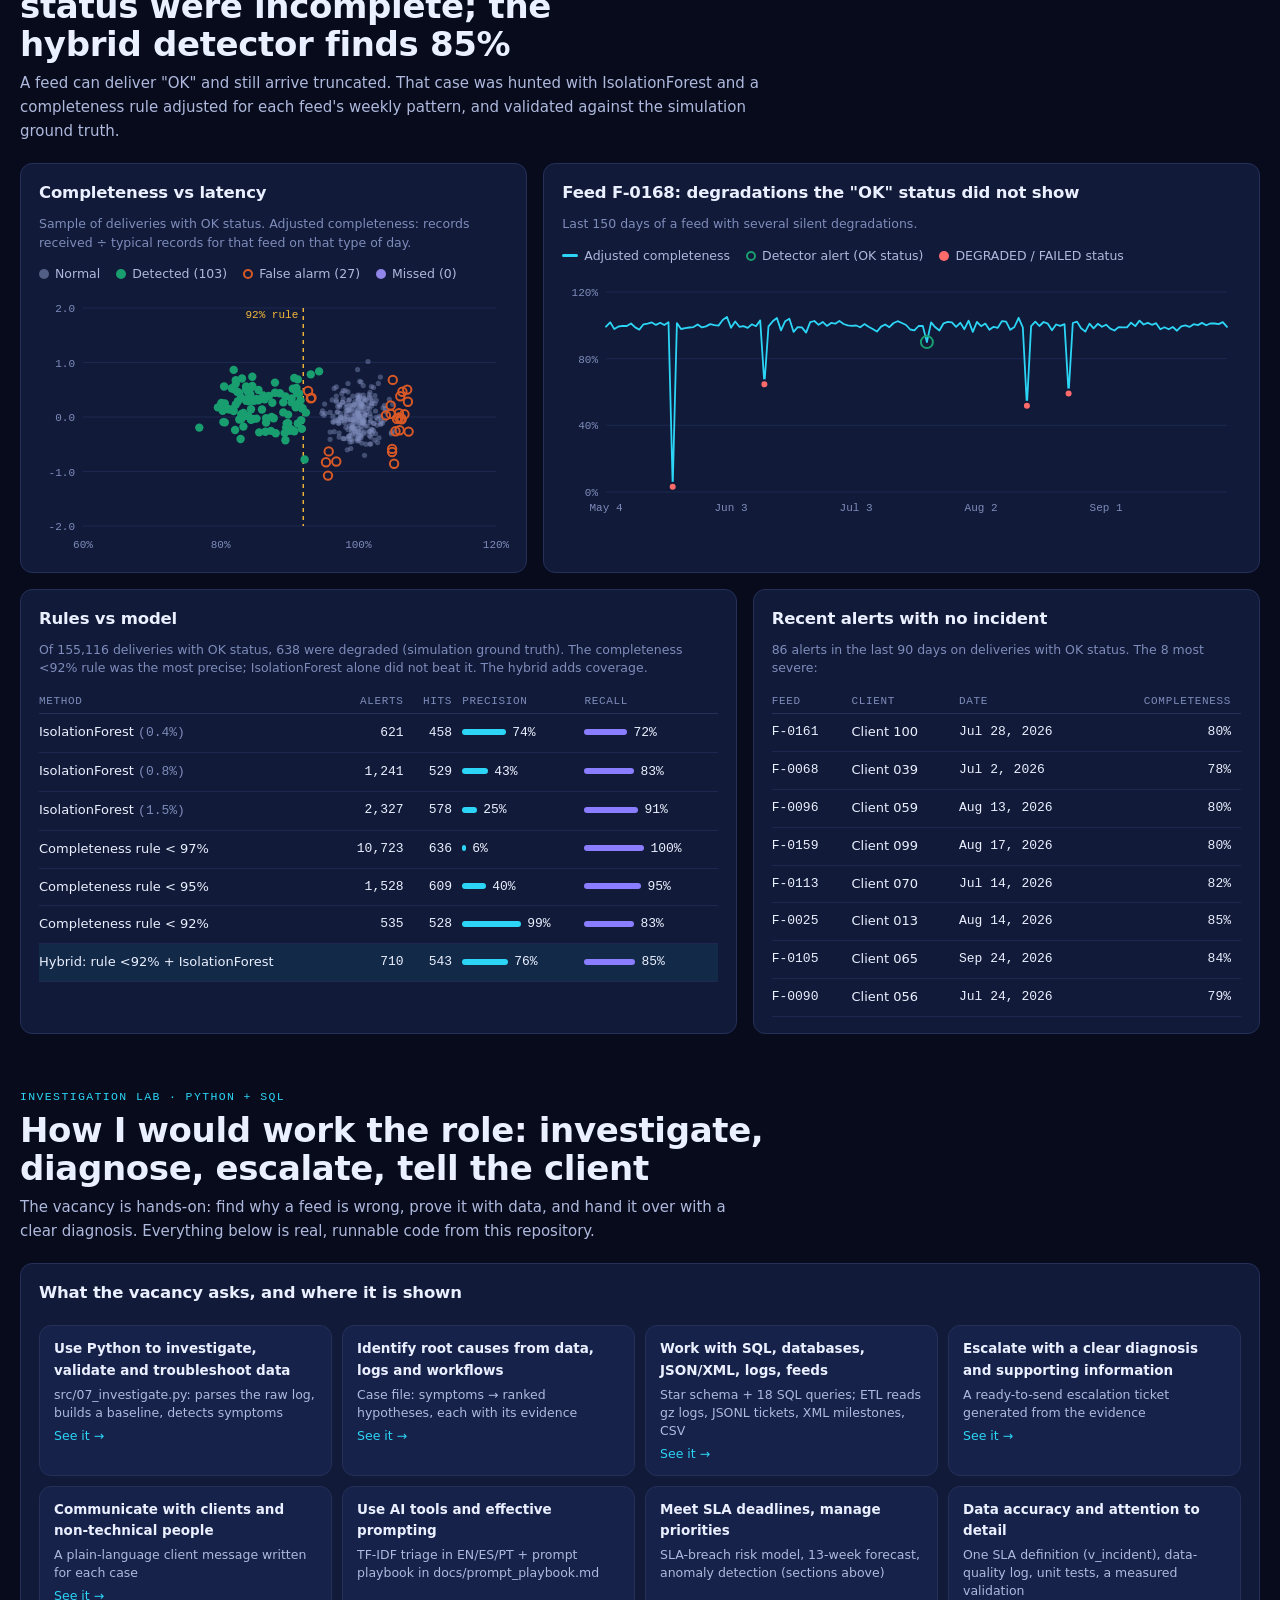
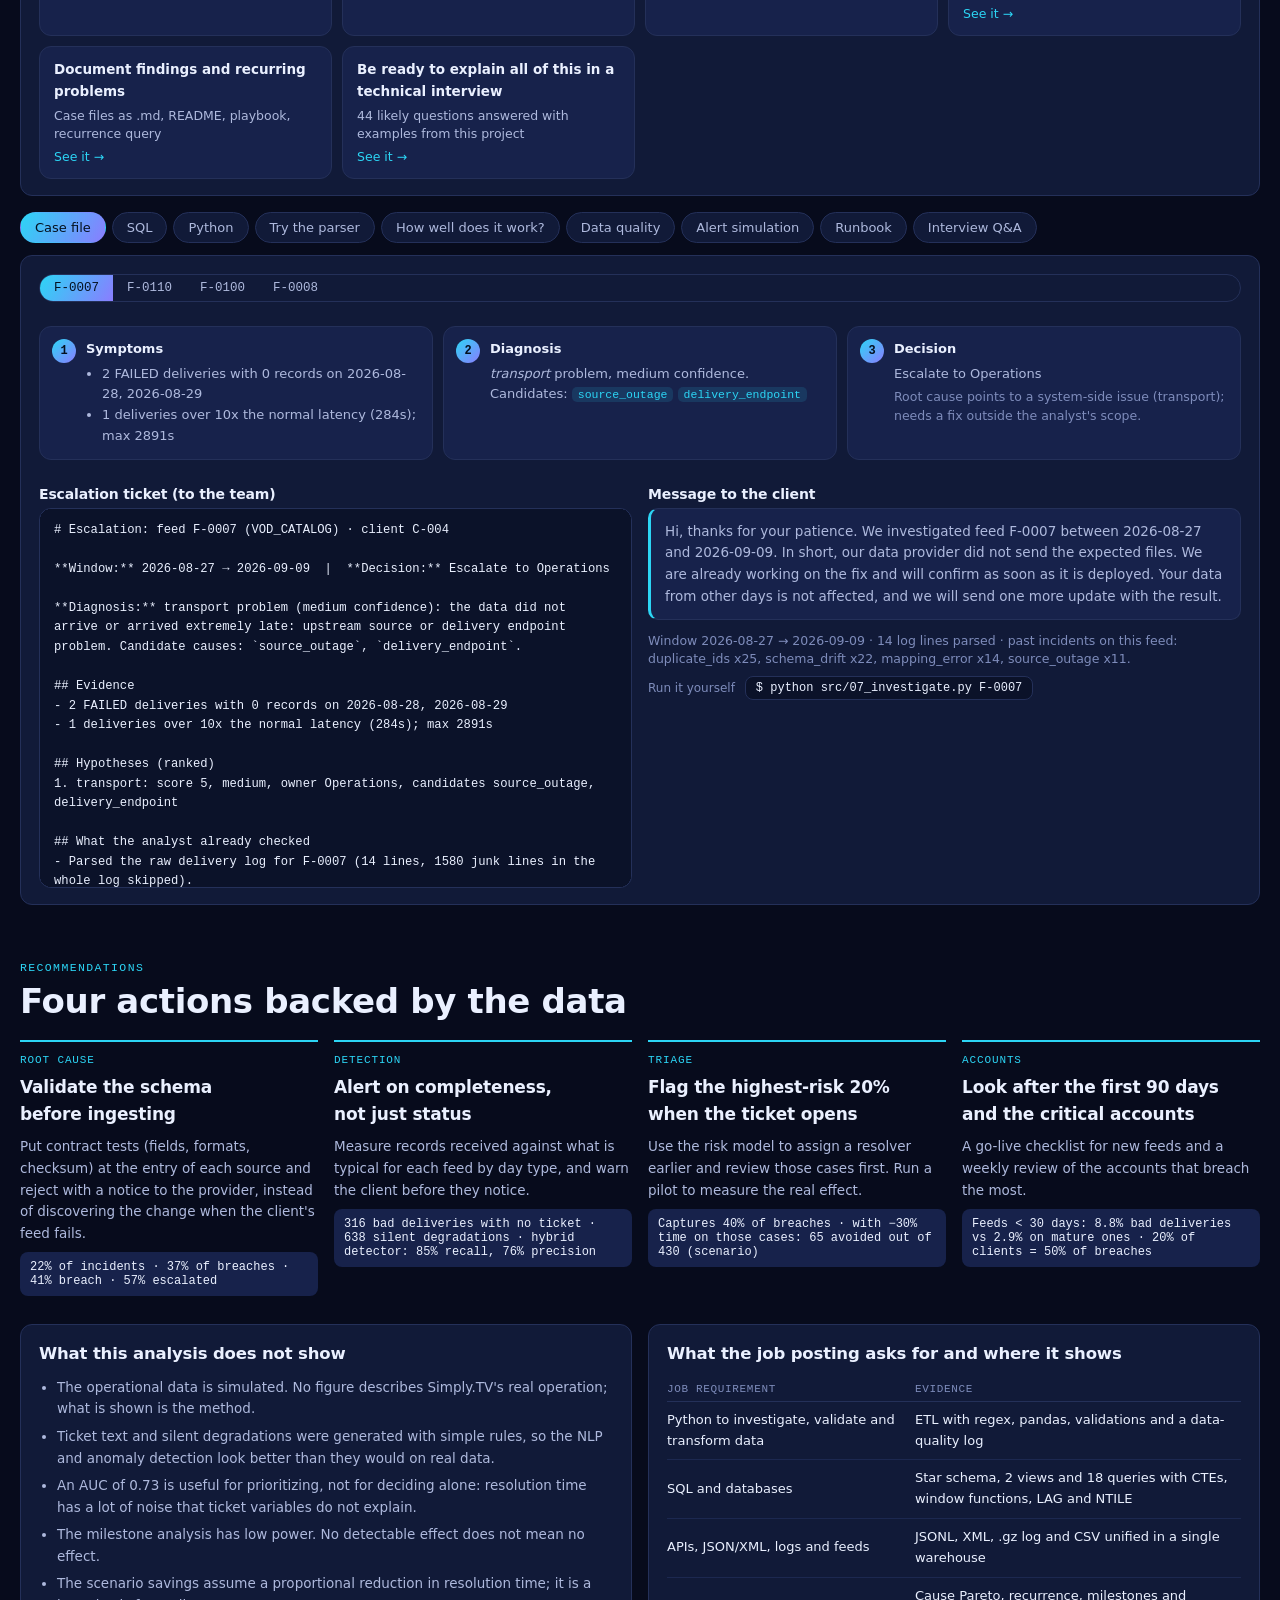
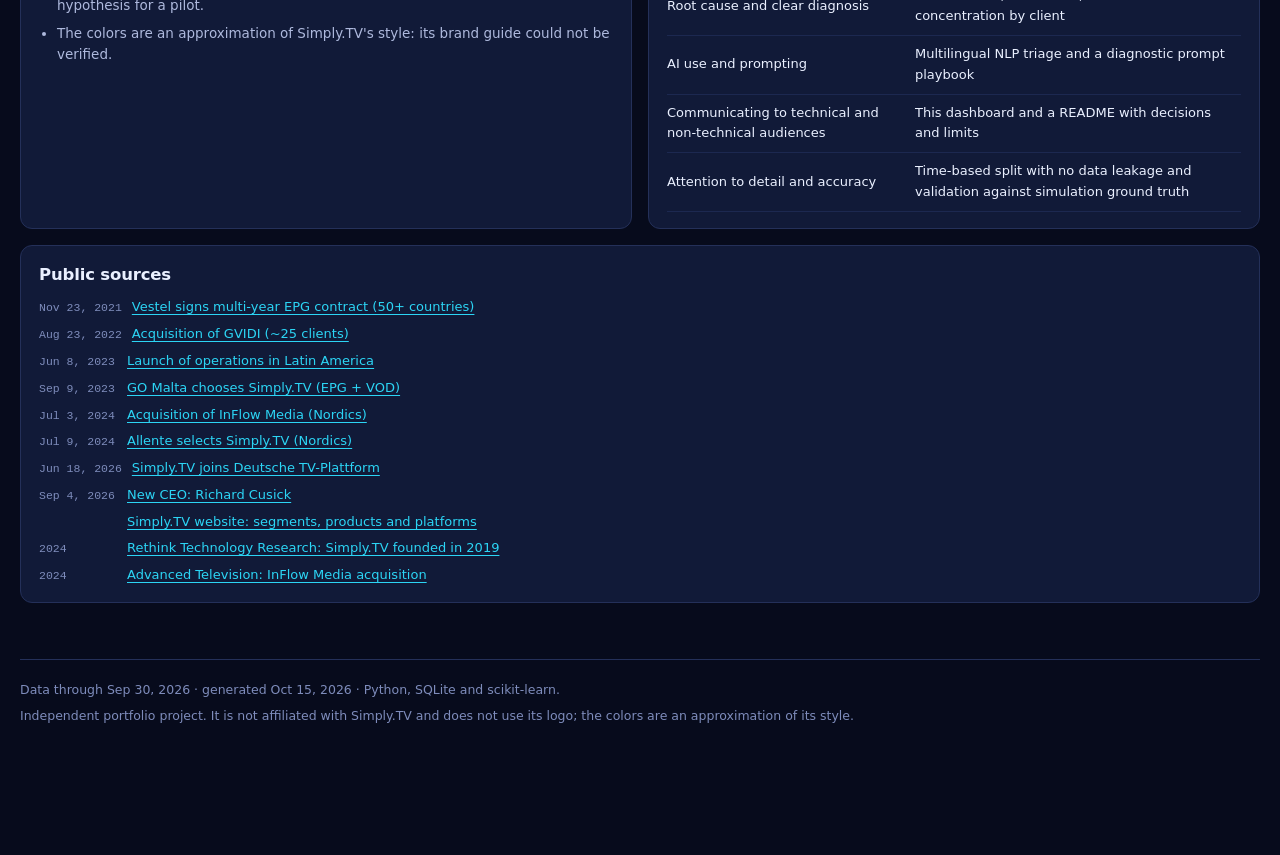
==== commit 29d0390a: "Business case section (storyline, ROI with editable assumptions, 30/60/90 plan), presentation script" ====
--- a/index.html
+++ b/index.html
@@ -428,6 +428,14 @@
 .tourbox b{color:var(--accent,#0ff);margin-right:6px}.tourbox button{margin-left:10px;background:none;border:1px solid currentColor;color:inherit;border-radius:8px;padding:2px 10px;cursor:pointer}
 @media (max-width:1320px){.nav-in{gap:10px}.links a{padding:6px 7px;font-size:12.5px}.iconbtn{padding-inline:10px}}
 
+.story{display:grid;grid-template-columns:repeat(auto-fit,minmax(230px,1fr));gap:14px}
+.step{display:grid;gap:8px;align-content:start;padding:16px;border:1px solid var(--line);border-radius:16px;background:color-mix(in srgb,var(--surface) 88%,transparent);color:inherit;text-decoration:none;transition:transform .2s,border-color .2s}
+.step:hover,.step:focus-visible{transform:translateY(-3px);border-color:var(--brand)}
+.step .n{width:26px;height:26px;border-radius:50%;display:grid;place-items:center;font:600 13px var(--mono);background:linear-gradient(135deg,var(--brand),var(--brand2));color:var(--on-brand)}
+.step b{font-size:17px}.step p{color:var(--ink2);font-size:14px;line-height:1.5}.step em{font-style:normal;color:var(--brand);font-size:13px}
+.roi{display:grid;gap:14px;margin:12px 0}
+.plan{list-style:none;padding:0;margin:12px 0 0;display:grid;gap:14px}.plan li{display:grid;gap:4px;border-left:2px solid var(--brand);padding-left:12px}.plan span{color:var(--ink2);font-size:14px;line-height:1.5}
+
 </style>
 <style>html{color-scheme:dark}body{margin:0}img{max-width:100%}[hidden]{display:none!important}</style>
 </head>
@@ -436,7 +444,7 @@
   <div class="nav-in">
     <a class="brand" href="#top"><span class="mark" aria-hidden="true"></span><span>Streaming Ops · Simply.TV case</span></a>
     <div class="links">
-      <a href="#explorador">Explorer</a><a href="#contexto">Context</a><a href="#diagnostico">Diagnosis</a><a href="#riesgo">Risk model</a>
+      <a href="#negocio">Business</a><a href="#explorador">Explorer</a><a href="#contexto">Context</a><a href="#diagnostico">Diagnosis</a><a href="#riesgo">Risk model</a>
       <a href="#pronostico">Forecast</a><a href="#anomalias">Anomalies</a><a href="#lab">Lab</a><a href="#acciones">Actions</a>
     </div>
     <div class="xmenu-wrap"><button class="iconbtn" id="exportBtn" type="button" aria-haspopup="true" aria-expanded="false" aria-controls="exportMenu">Export</button>
@@ -463,6 +471,33 @@
     </div>
   </header>
   <section class="kpis" id="kpis" aria-label="Key indicators"></section>
+
+  <!-- ===================== BUSINESS CASE ===================== -->
+  <section class="sec" id="negocio">
+    <div class="sec-h">
+      <div class="eyebrow">Business case</div>
+      <h2 id="bcT"></h2>
+      <p>The decision, the evidence behind it and the expected return, in one screen. Every step links to the technical analysis that supports it.</p>
+    </div>
+    <div class="story" id="story"></div>
+    <div class="grid" style="margin-top:20px">
+      <div class="card s7">
+        <h3>What is the return? Change the assumptions</h3>
+        <p class="sub">Uses the model's test-period results (Jan–Sep 2026) scaled to 12 months. The money and hours below are <b>illustrative assumptions</b>: replace them with the real cost of a breach in your operation.</p>
+        <div class="roi">
+          <div class="field"><label>Flagged incidents (highest risk)</label><div class="seg" id="roiTop" role="group" aria-label="Percentage of incidents flagged"></div></div>
+          <div class="field"><label for="roiRed">Resolution time cut for flagged incidents: <span id="roiRedV" class="mono"></span></label><input type="range" id="roiRed" min="10" max="50" step="10" value="30"></div>
+          <div class="field"><label for="roiCost">Cost of one SLA breach (credits, churn risk, escalation): <span id="roiCostV" class="mono"></span></label><input type="range" id="roiCost" min="100" max="2000" step="100" value="500"></div>
+          <div class="field"><label for="roiHrs">Analyst hours per breach: <span id="roiHrsV" class="mono"></span></label><input type="range" id="roiHrs" min="1" max="12" step="1" value="4"></div>
+        </div>
+        <div class="stats" id="roiOut"></div>
+      </div>
+      <div class="card s5">
+        <h3>Plan: 30 / 60 / 90 days on real data</h3>
+        <ol class="plan" id="plan"></ol>
+      </div>
+    </div>
+  </section>
 
   <!-- ===================== EXPLORER ===================== -->
   <section class="sec" id="explorador">
@@ -1341,6 +1376,36 @@
 $('#foot1').textContent = `Data through ${fdate(D.meta.cutoff)} · generated ${fdate(D.meta.generated)} · Python, SQLite and scikit-learn.`;
 $$('.cnt').forEach(countUp);
 
+/* ===== Business case: storyline + ROI + plan ===== */
+(function () {
+  const root = $('#story'); if (!root) return;
+  const sch = par.schema_drift, g20 = C.top20_capture, miss = D.missed.reduce((a, r) => a + r.no_incident, 0), badTot = D.missed.reduce((a, r) => a + r.bad_deliveries, 0);
+  const dA = dl.auto, dC = dl.client;
+  $('#bcT').textContent = `${pct(K.sla_breach_pct, 1)} of incidents breach the SLA, and the biggest lever is schema changes`;
+  const S = [
+    ['1', 'Problem', `${nf(K.sla_breaches)} of ${nf(K.incidents_resolved)} resolved incidents missed their SLA. Median fix ${nf(K.median_resolution_h, 0)} h, but the slowest 10% take over ${nf(K.p90_resolution_h, 0)} h.`, '#contexto', 'See the context'],
+    ['2', 'Cause', `Schema changes are ${pct(sch.share_pct, 0)} of incidents but ${pct(sch.breach_share_pct, 0)} of breaches (${pct(sch.breach_pct, 0)} breach rate). ${nf(miss)} of ${nf(badTot)} bad deliveries never opened an incident, and client-detected issues take ${nf(dC.mean_detection_delay_h, 0)} h to surface vs ${nf(dA.mean_detection_delay_h, 1)} h when automatic.`, '#diagnostico', 'See the diagnosis'],
+    ['3', 'Action', `Alert on schema change and completeness drops, and flag the riskiest 20% of tickets at opening: the model captures ${pct(100 * g20, 0)} of breaches and beats the baseline in every time window.`, '#riesgo', 'See the model'],
+    ['4', 'Next step', 'Run a 90-day pilot on real data with a control group, so the effect is measured and not assumed. The plan is on this screen.', '#lab', 'See how the investigator works']];
+  root.innerHTML = S.map(s => `<a class="step" href="${s[3]}"><span class="n">${s[0]}</span><b>${s[1]}</b><p>${s[2]}</p><em>${s[4]} →</em></a>`).join('');
+  const grid2 = C.whatif.grid, scale = 12 / 9, st = { top: 20 };
+  $('#roiTop').innerHTML = [10, 20, 30].map(v => `<button type="button" data-v="${v}" aria-pressed="${v === st.top}">${v}%</button>`).join('');
+  function roi() {
+    const red = +$('#roiRed').value, cost = +$('#roiCost').value, hrs = +$('#roiHrs').value, g = grid2.find(x => x.topk === st.top && x.reduction === red);
+    const yr = Math.round(g.avoided * scale);
+    $('#roiRedV').textContent = '−' + red + '%'; $('#roiCostV').textContent = '€' + nf(cost); $('#roiHrsV').textContent = hrs + ' h';
+    $('#roiOut').innerHTML = `<div class="stat"><div class="k">Breaches avoided / year</div><div class="v">${nf(yr)}</div><div class="d">${pct(g.avoided_pct)} of breaches</div></div>
+      <div class="stat"><div class="k">Estimated savings / year</div><div class="v">€${nf(yr * cost)}</div><div class="d">${nf(yr)} × €${nf(cost)}</div></div>
+      <div class="stat"><div class="k">Analyst hours freed / year</div><div class="v">${nf(yr * hrs)}</div><div class="d">${nf(yr)} × ${hrs} h</div></div>`;
+  }
+  $$('#roiTop button').forEach(b => b.addEventListener('click', () => { st.top = +b.dataset.v; $$('#roiTop button').forEach(x => x.setAttribute('aria-pressed', x === b)); roi(); }));
+  ['#roiRed', '#roiCost', '#roiHrs'].forEach(s => $(s).addEventListener('input', roi)); roi();
+  const P = [['Days 1–30 · Connect and measure', 'Read the real delivery logs and ticket history into the same star schema. Re-compute the baseline: breach rate, detection delay, silent failures.'],
+    ['Days 31–60 · Alert and validate', 'Turn on the schema-change and completeness alerts in shadow mode. Re-train the risk model on real data and check calibration before trusting any probability.'],
+    ['Days 61–90 · Pilot with a control group', 'Flag the riskiest 20% for half of the team and compare breach rate and resolution time with the other half. Decide to scale from the measured effect.']];
+  $('#plan').innerHTML = P.map(p => `<li><b>${p[0]}</b><span>${p[1]}</span></li>`).join('');
+})();
+
 /* ===== Palette switcher: 7 aesthetics x (dark | light). Each palette is generated from a few HSL anchors and
    written as inline CSS variables on <html>, so every SVG chart, the particles, the map and the skyline follow. ===== */
 (function () {
@@ -1986,6 +2051,7 @@
 (function () {
   const btn = document.getElementById('tourBtn'); if (!btn) return;
   const STEPS = [['kpis', 'The headline numbers: 5,485 incidents, 24.7% SLA breaches, median fix 19 h.'],
+    ['negocio', 'The business case: problem, cause, action and the return, with editable assumptions.'],
     ['explorador', 'Filter by region, segment and tier: every chart below follows.'],
     ['diagnostico', 'Where the problem is: schema changes break SLA 40% of the time.'],
     ['riesgo', 'A model flags the riskiest 20% of incidents and catches ~40% of breaches.'],
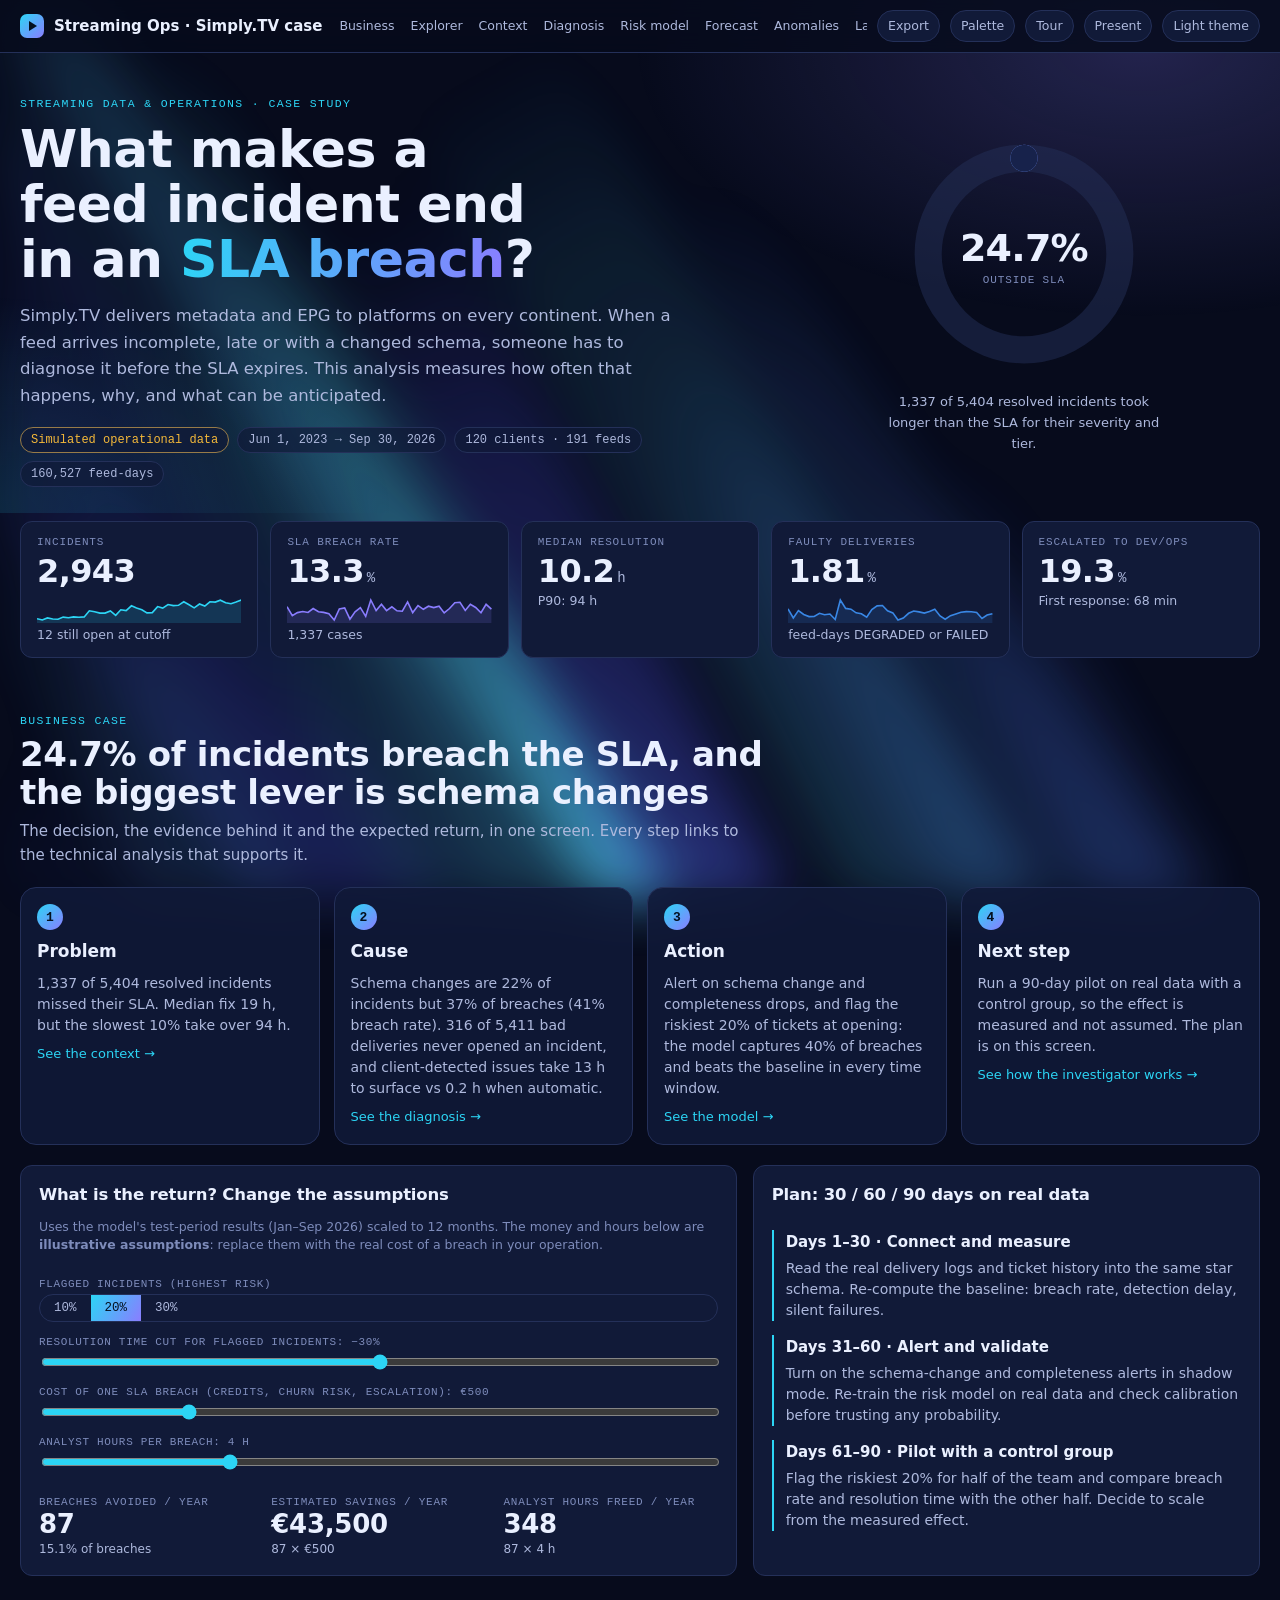
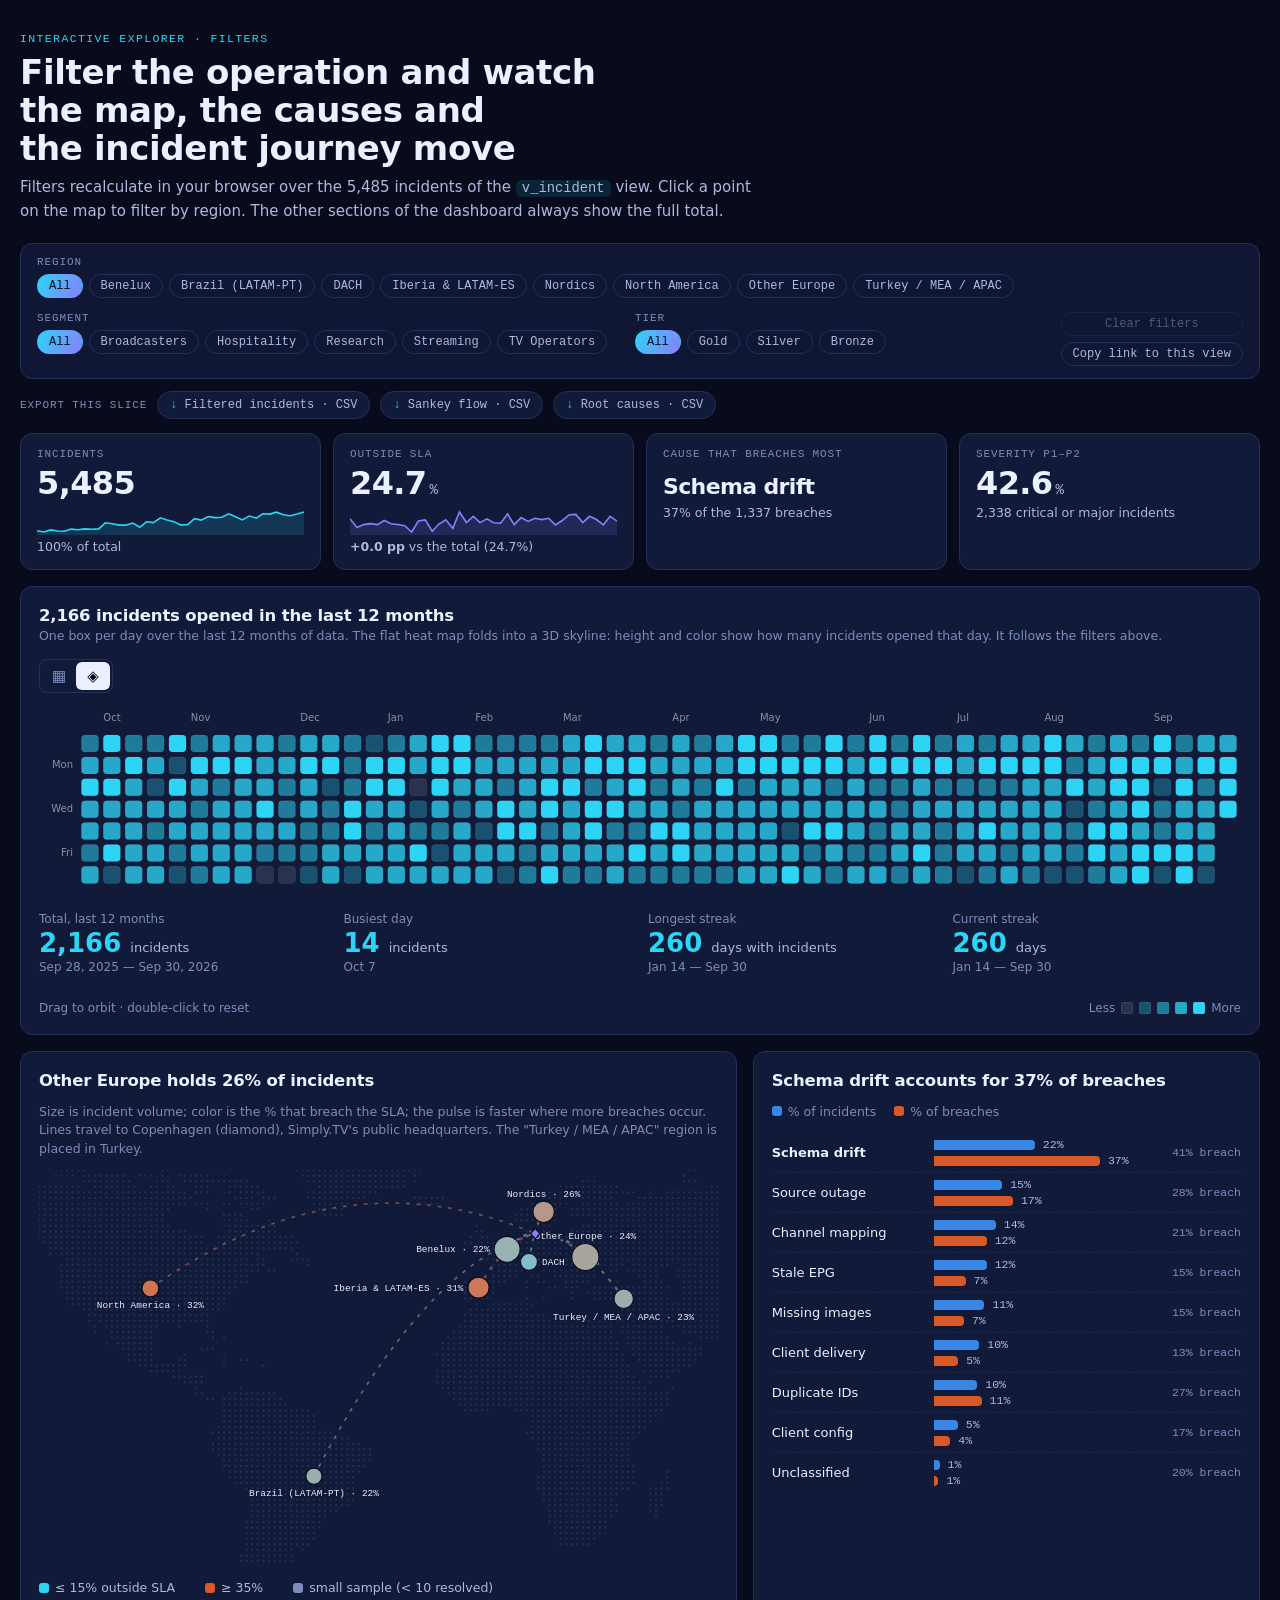
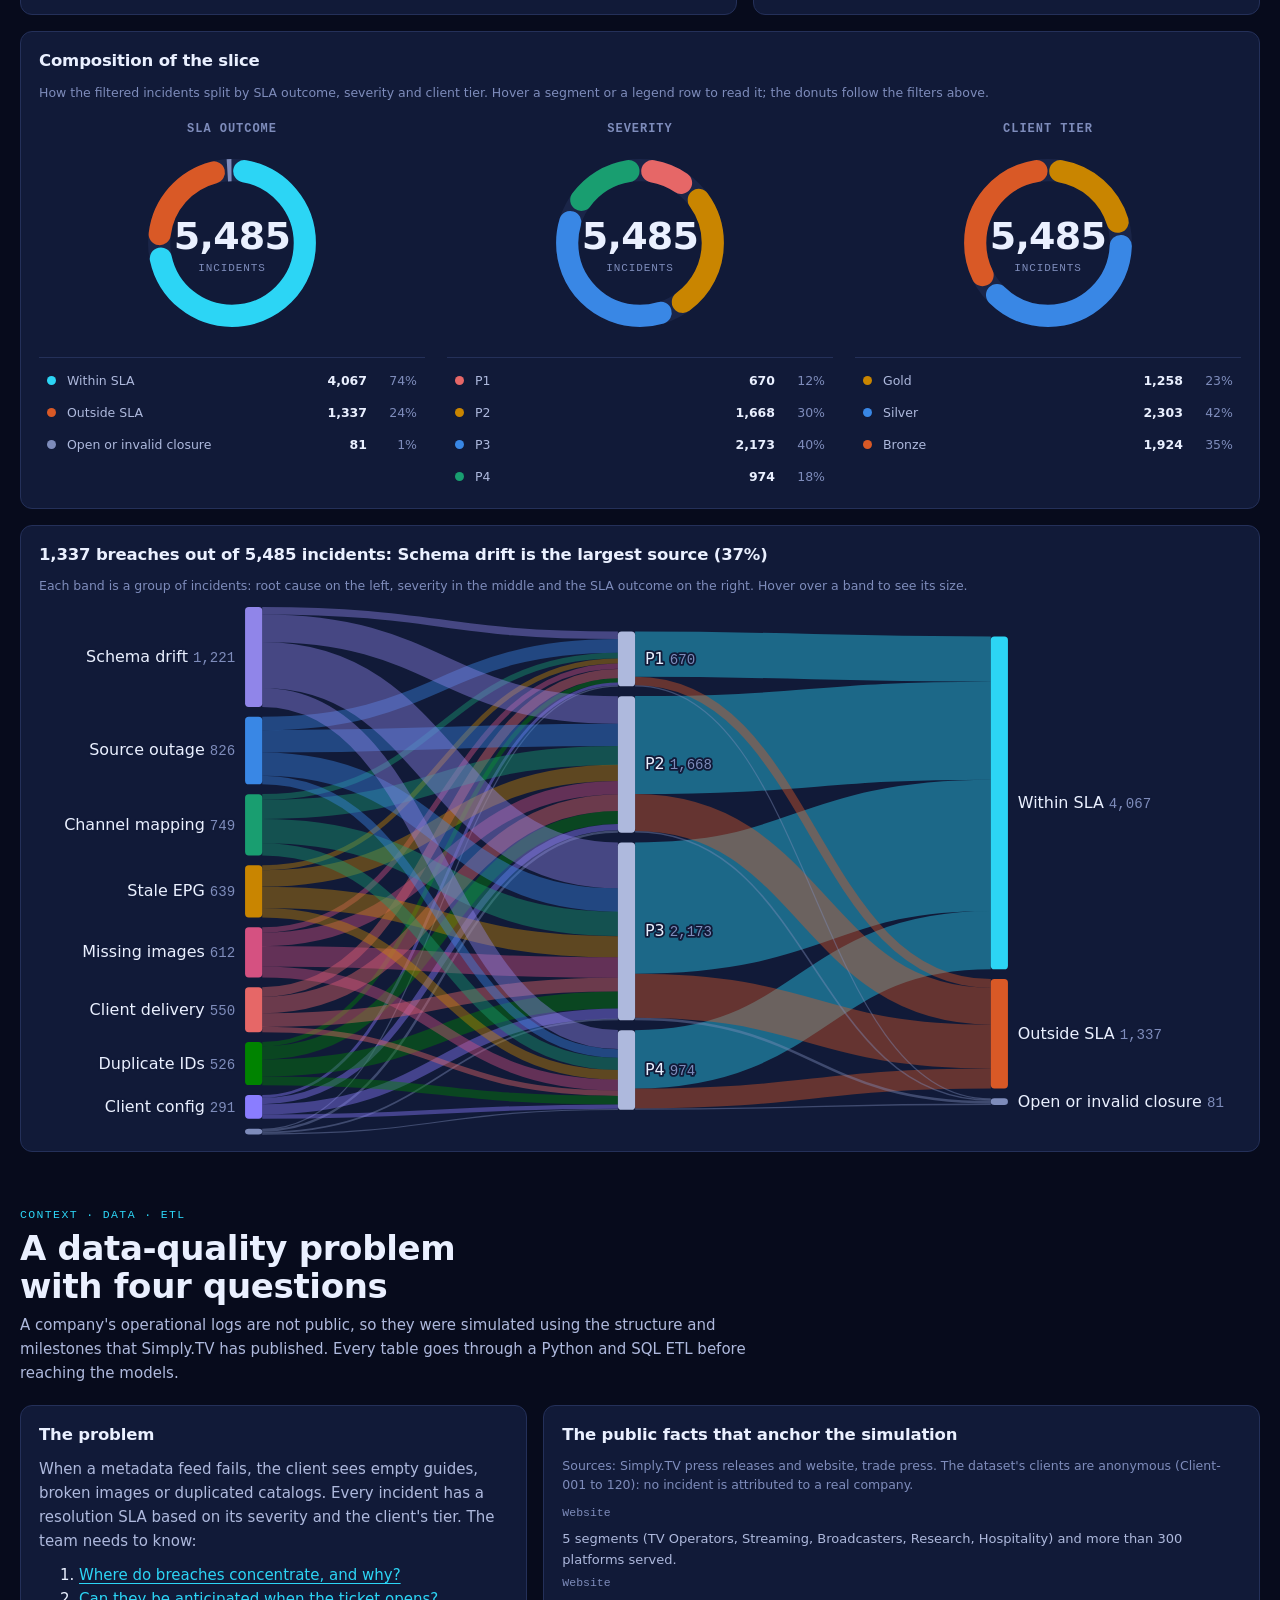
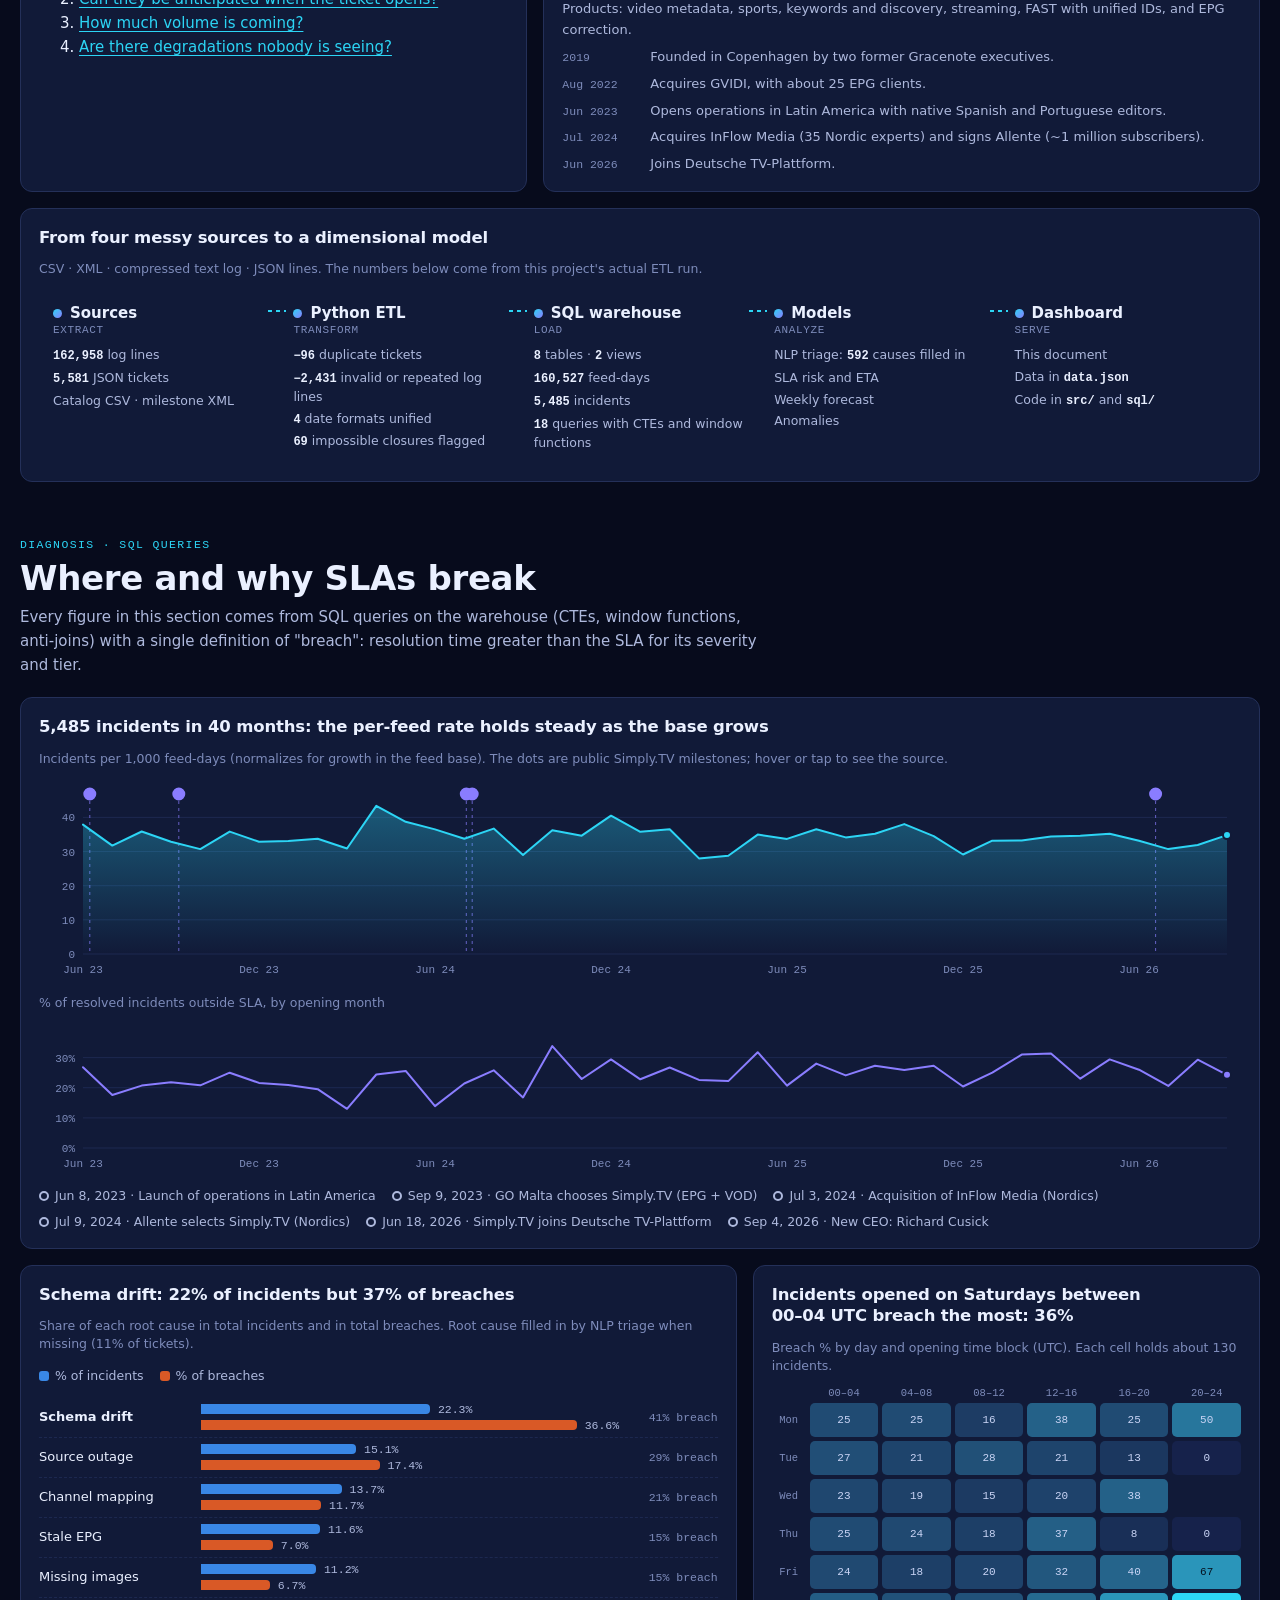
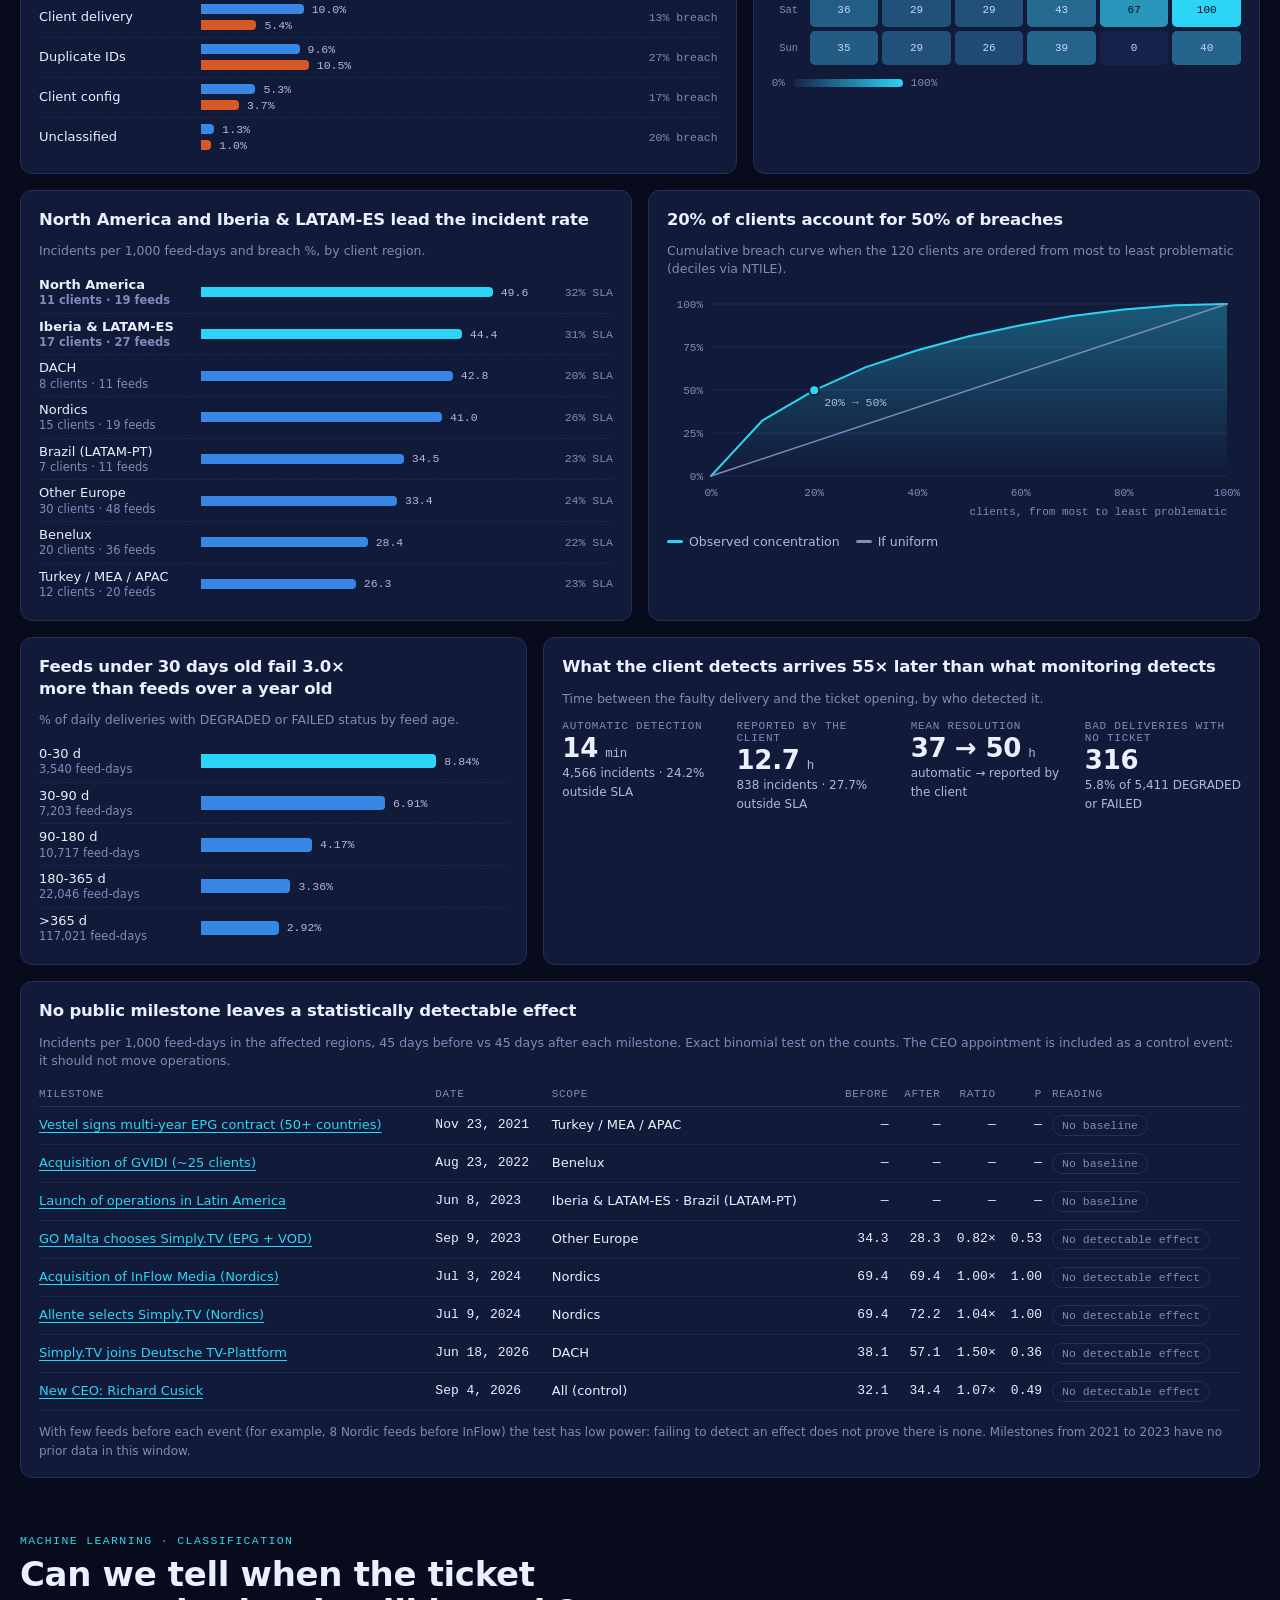
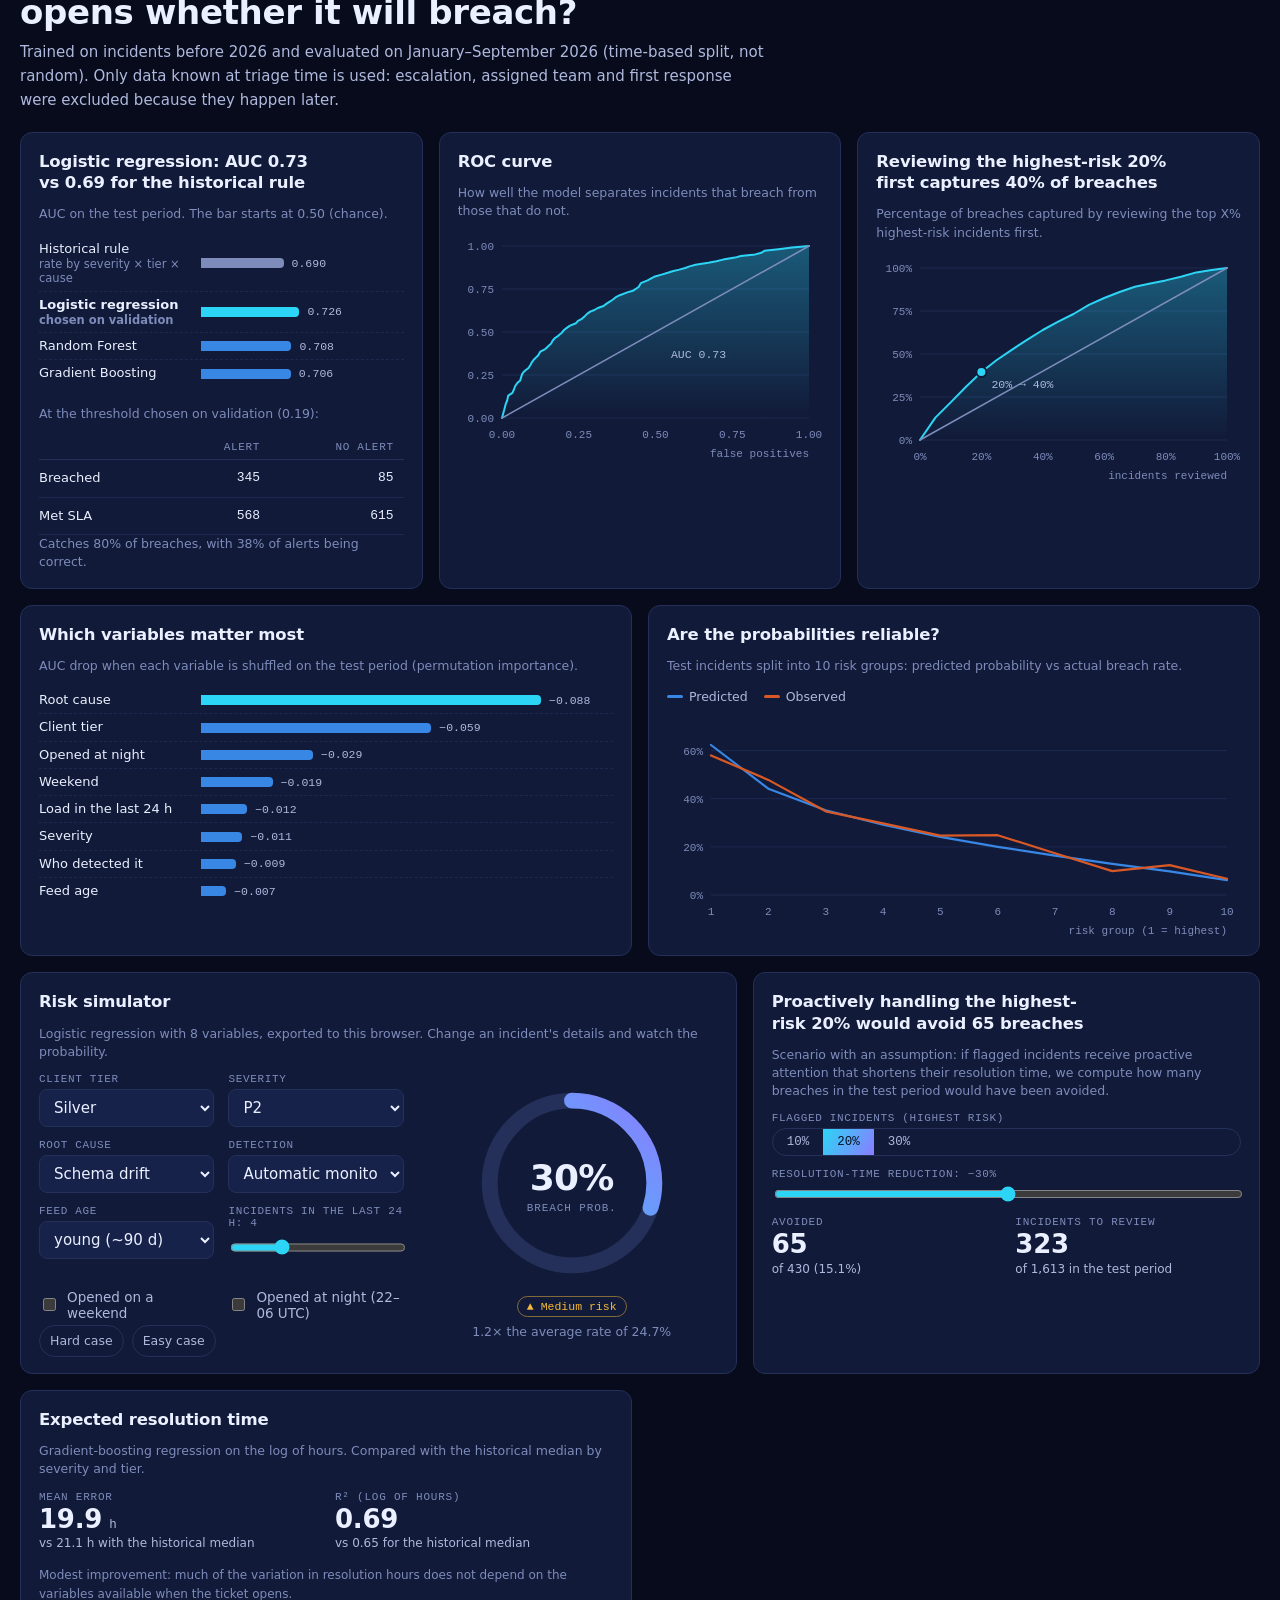
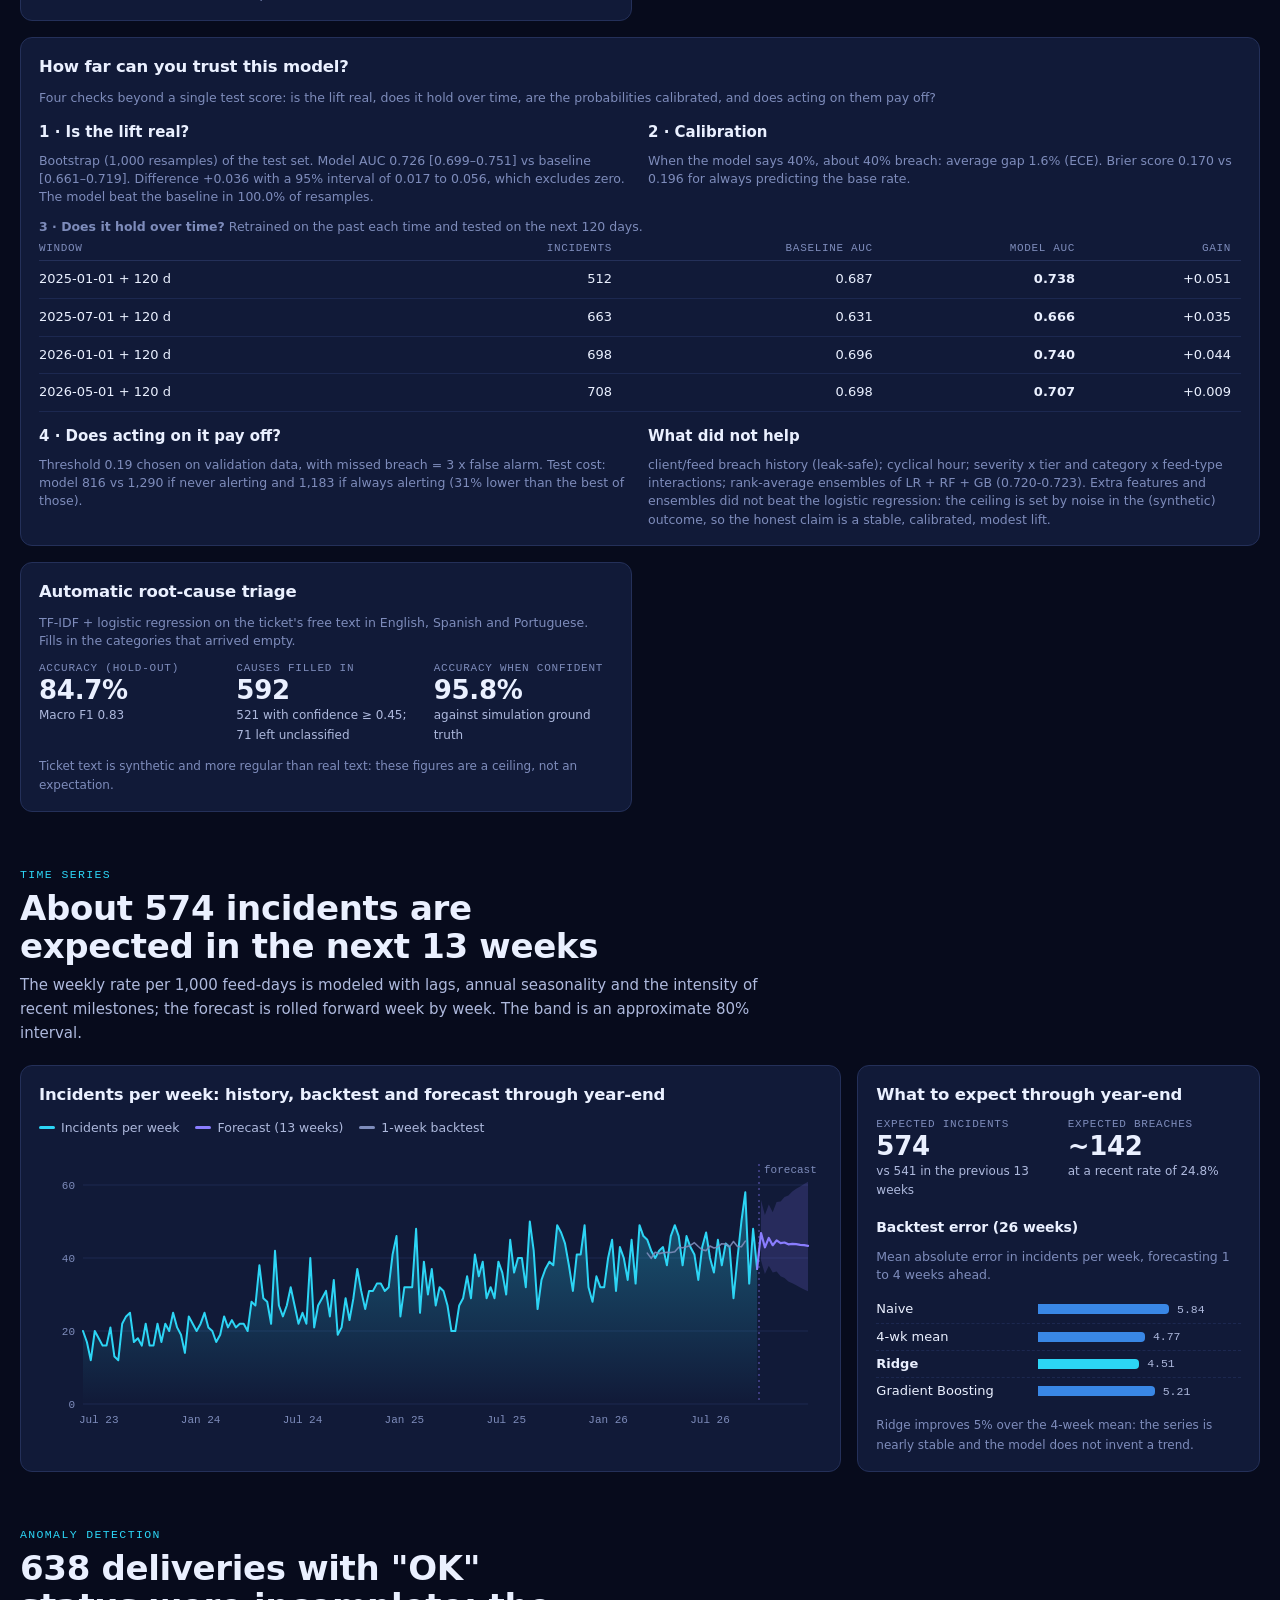
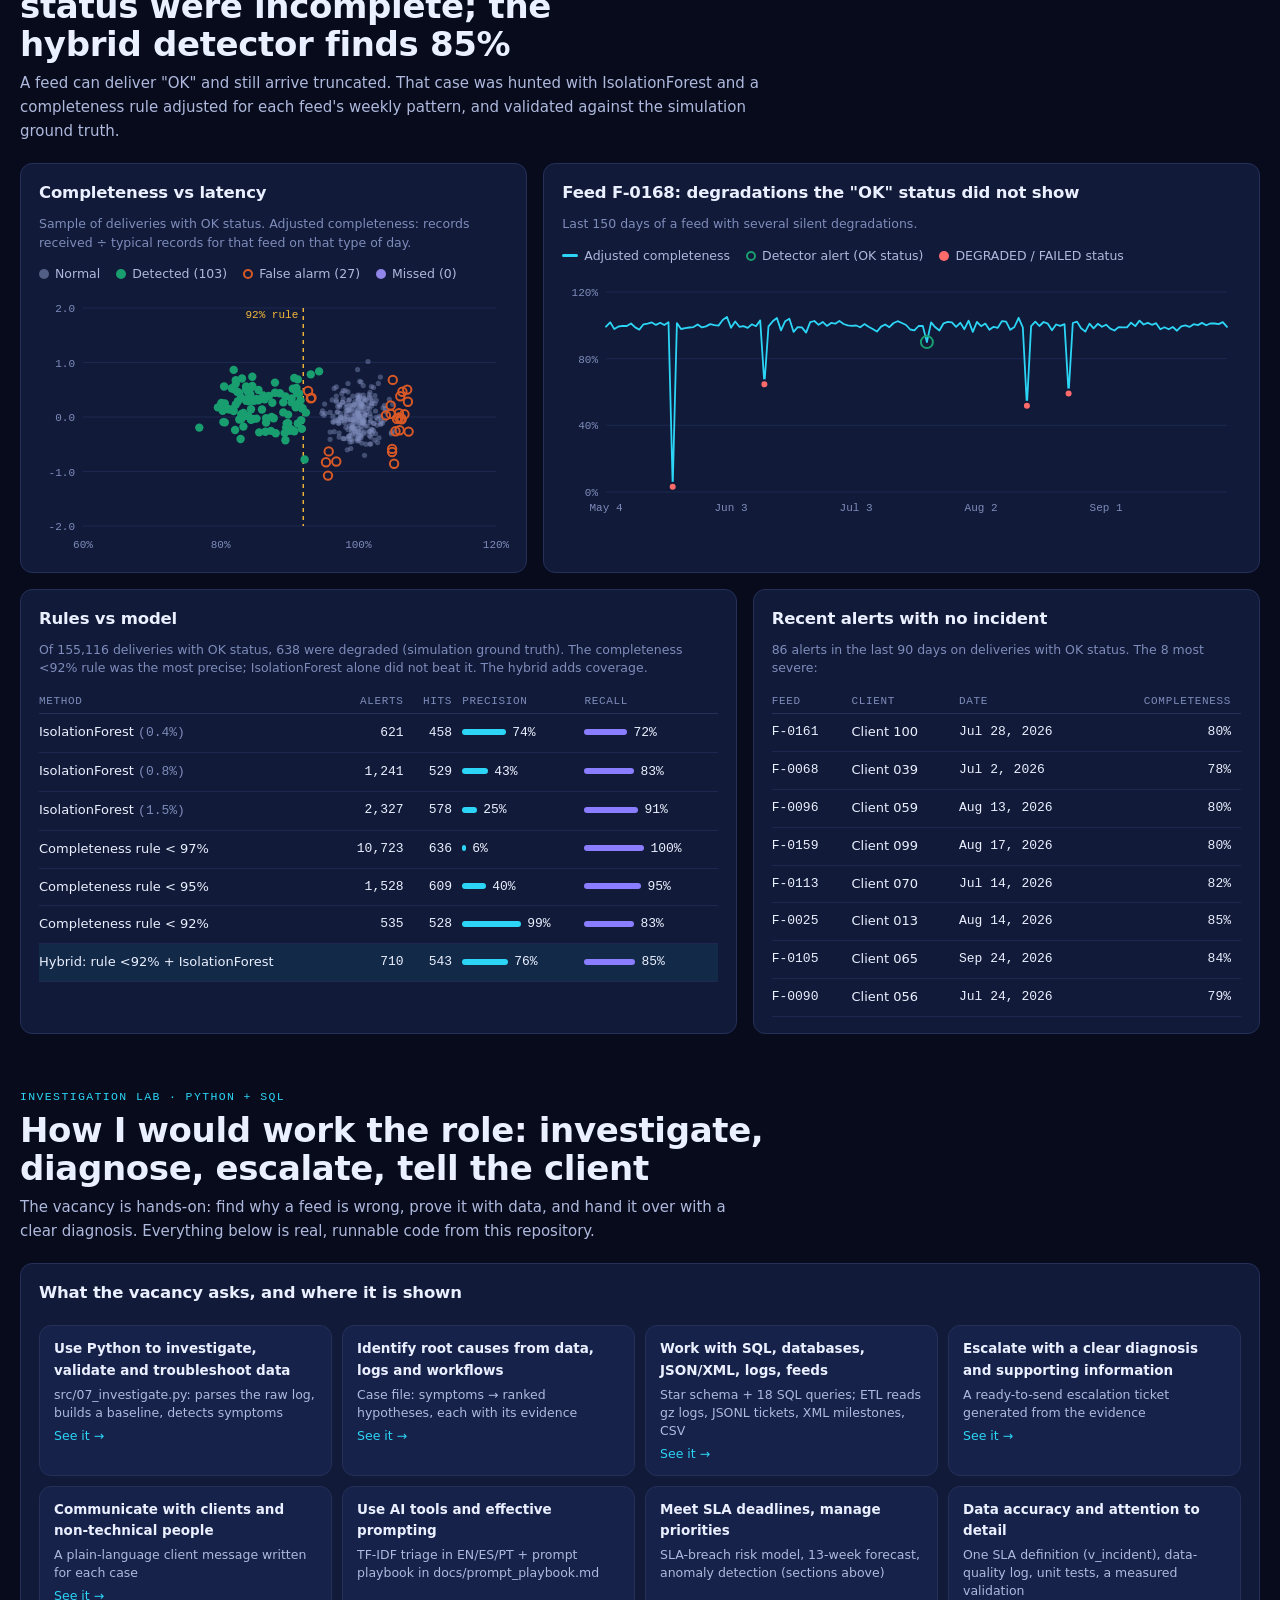
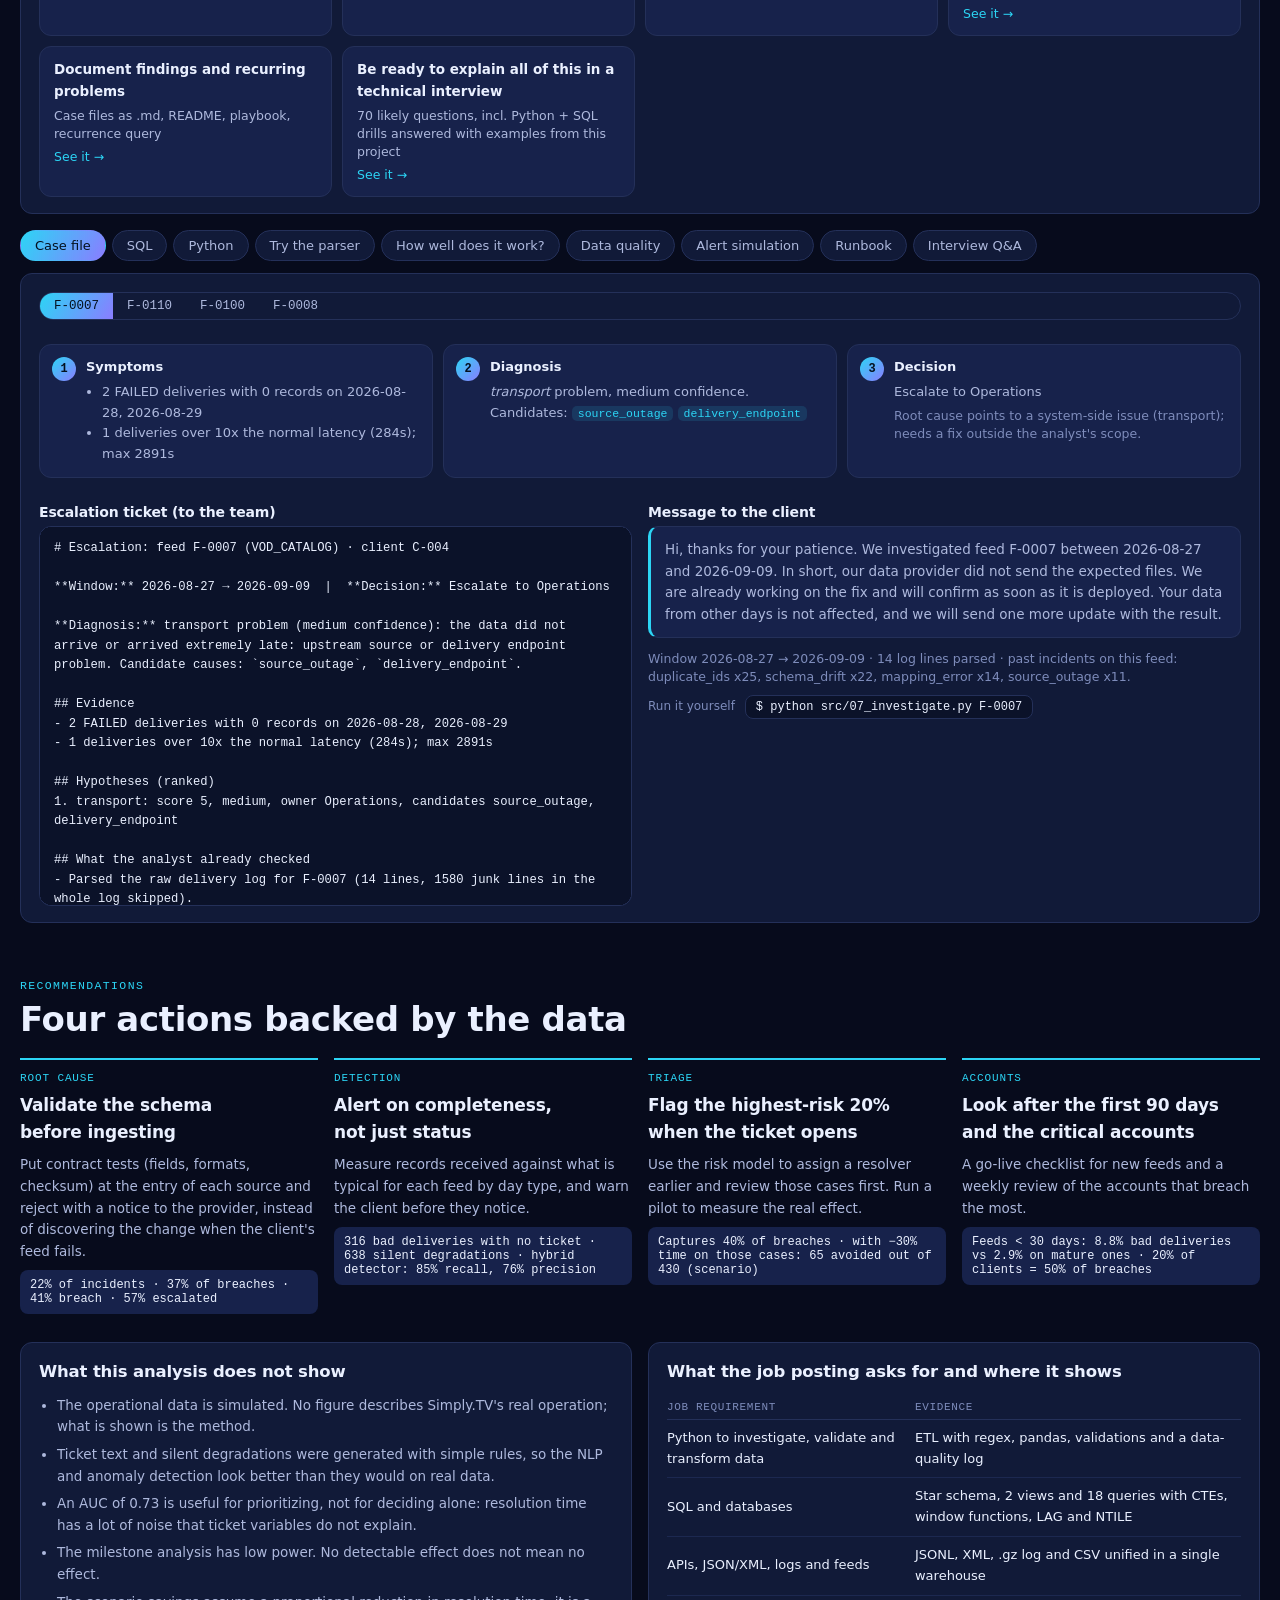
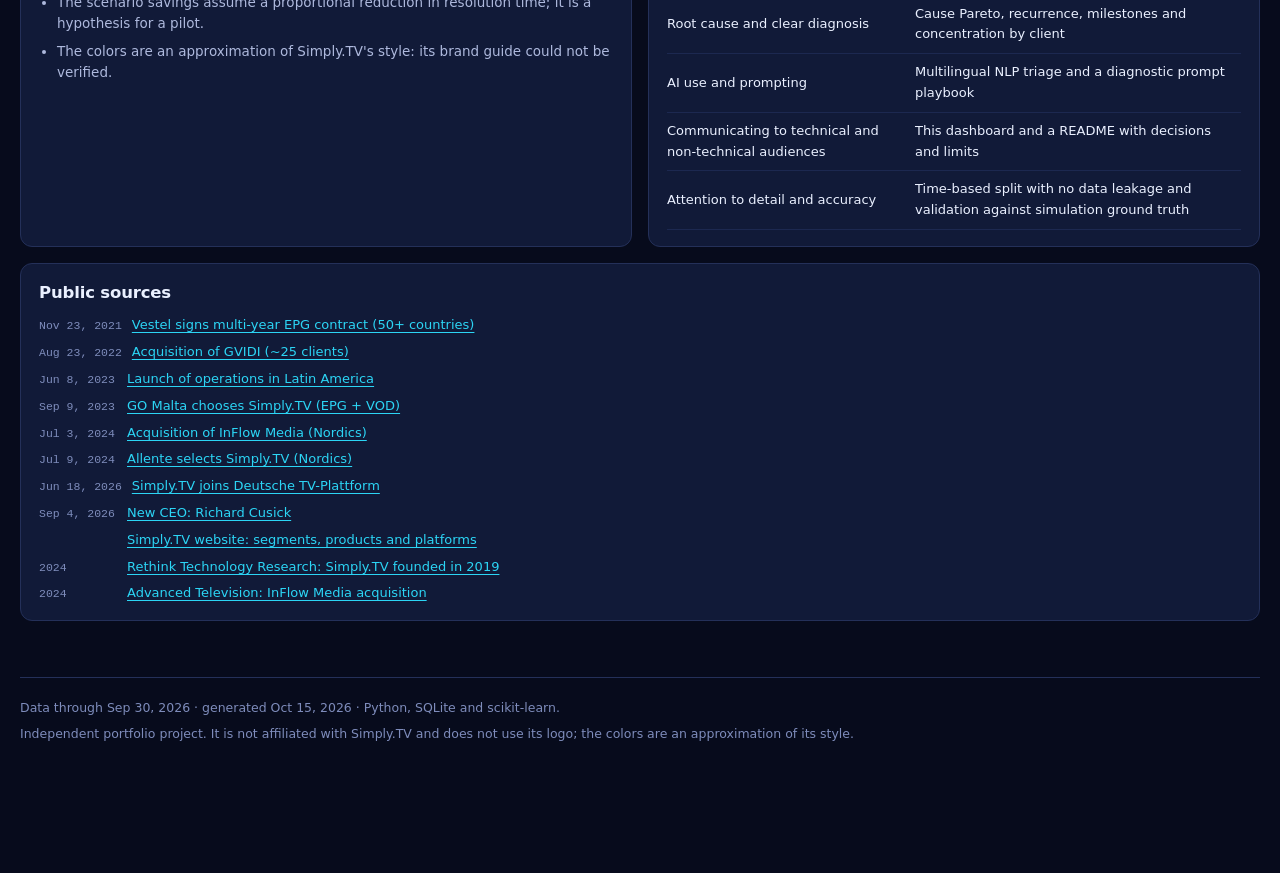
==== commit 4c979e62: "Interview bank: 26 Python and SQL coding drills (now 70 questions), shown in the Q&A tab Co-Authored" ====
--- a/index.html
+++ b/index.html
@@ -822,7 +822,7 @@
 <div class="pbar" id="pbar" hidden><button type="button" id="pPrev" aria-label="Previous section">←</button><div class="pdots" id="pDots"></div><button type="button" id="pNext" aria-label="Next section">→</button><button type="button" id="pExit" class="pexit">Exit (Esc)</button></div>
 
 <script>
-const DATA = {"lab":{"qa":[{"title":"Ownership and the role","items":[{"n":1,"q":"Tell me about yourself and why this role.","a":"*Tests:* fit, clarity. *Answer:* Link your background to hands-on data troubleshooting: you like finding why something is wrong and proving it with data. *Project:* \"To prepare, I built an end-to-end simulation of Simply.TV's feed operations: ETL, SQL, models and a tool that investigates a feed and writes the escalation ticket.\""},{"n":2,"q":"Walk me through your project in 60 seconds.","a":"*Answer:* Problem → data → method → result → limit. *Project:* \"Why does a feed incident breach its SLA? I generated 5,485 incidents over 160,527 feed-days, cleaned them with a Python ETL into a SQL star schema, answered 18 questions in SQL, built models to predict risk, and a tool (`src/07_investigate.py`) that diagnoses a feed. 24.7% of incidents breach; schema drift is the most frequent cause. The data is synthetic.\""},{"n":3,"q":"What does \"ownership from investigation to resolution\" mean to you?","a":"*Answer:* You do not hand over a vague ticket; you reproduce, find the cause, fix what is yours, escalate the rest with evidence, tell the client, and document it. *Project:* the investigator's six steps (parse, baseline, detect, diagnose, decide, communicate) are exactly that flow."},{"n":4,"q":"This is \"not a traditional support role\". How do you work without a runbook?","a":"*Answer:* Form hypotheses, test each with data, rule out, document what you learn so it becomes the next runbook. *Project:* `diagnose()` ranks hypotheses with the evidence for each; the case files in `outputs/investigations/*.md` are the written trace."}]},{"title":"Root-cause analysis and troubleshooting","items":[{"n":5,"q":"A client says \"my EPG feed is wrong\". What do you do first?","a":"*Answer:* (1) Clarify the symptom and the time window, (2) check delivery status and volume against the feed's normal, (3) check schema/checksum, (4) check recent changes, (5) compare with other feeds of the same client or type to see if it is isolated. *Project:* `python src/07_investigate.py F-0062 --as-of 2026-08-29` shows schema v3.1 → v3.2 with a checksum MISMATCH on that day, so the first hypothesis is schema drift."},{"n":6,"q":"How do you tell a source outage from a mapping problem?","a":"*Answer:* Outage: nothing arrives (FAILED, 0 records) or arrives extremely late. Mapping: data arrives but incomplete. *Project:* in the log, FAILED deliveries have `records=0`; DEGRADED ones have completeness around 60-90%. In the investigator these map to the \"transport\" and \"content\" families. Honest limit: telemetry cannot separate mapping, artwork, schedule and duplicate-ID problems; for that I use the ticket text (NLP) or the payload."},{"n":7,"q":"How do you know a cause is the root cause and not a symptom?","a":"*Answer:* Ask \"why\" until you reach something you can change, and check that fixing it would remove the symptom; look for recurrence after the fix. *Project:* the recurrence query (`sql/analytics.sql`, `recurrence`) uses `LAG` to find the same cause on the same feed within 14 days; schema drift recurs about 15% of the time, which tells me patching one incident is not enough."},{"n":8,"q":"Give an example where the data surprised you.","a":"*Project:* New feeds are the riskiest: 8.8% of deliveries are bad in the first 30 days of a feed versus 2.9% after a year (`feed_age_effect`). Also, region matters: North America breaches 31.8% of its incidents versus 19.8% in DACH."},{"n":9,"q":"What would you check if a feed is \"OK\" but the client still complains?","a":"*Answer:* Silent failures: status OK does not guarantee correct content. *Project:* 316 of 5,411 FAILED/DEGRADED deliveries never produced an incident within 72 hours (`missed_failures`, an `EXISTS` anti-join), and the anomaly model found 638 silent bad days. That is why monitoring must not rely only on tickets."},{"n":10,"q":"How do you prioritize when three investigations land at once?","a":"*Answer:* Severity × client tier × time left on the SLA, then quick wins, and tell stakeholders what is waiting. *Project:* the SLA-risk model scores incidents; flagging the top 20% by risk captures 39.5% of all breaches (precision 52.8% vs a 26.7% base rate), so I would review those first."}]},{"title":"Python","items":[{"n":11,"q":"How have you used Python to troubleshoot a data process?","a":"*Project:* `read_feed_log()` streams a gzipped log of 162,958 lines and keeps only one feed's window; `parse_line()` uses a regex with named groups and returns `None` for junk. 1,580 heartbeat lines and 322 malformed lines are skipped, not crashed on."},{"n":12,"q":"How do you handle messy or inconsistent input?","a":"*Answer:* Never trust the format; normalize, log every fix, count rejects. *Project:* `02_etl.py` parses four date formats (`dd/mm/yyyy` day-first, ISO, epoch, text), maps severities (\"p2\", 3, \"P2\") to one scale, and removed 529 duplicate log lines and 96 duplicate tickets. Every step writes to the `dq_log` table."},{"n":13,"q":"How do you make sure your script is correct?","a":"*Project:* `tests/test_investigate.py` has 7 unit tests (junk lines return `None`, zero `expected` does not divide by zero, schema change is ranked first, failed deliveries go to Operations, healthy feed means \"No action\"). Run `python tests/test_investigate.py`."},{"n":14,"q":"How do you automate a repetitive task?","a":"*Project:* `run_all.sh` rebuilds everything (generate, ETL, SQL, NLP, models, dashboard) with one command, and `07_investigate.py --top 4` writes four case files at once."},{"n":15,"q":"A script is slow on a large file. What do you do?","a":"*Answer:* Stream instead of loading, filter early, profile before optimizing. *Project:* the log is read line by line from `.gz`, and a cheap `if feed_id not in line` check skips most lines before the regex runs."},{"n":16,"q":"pandas vs plain Python?","a":"*Answer:* pandas for tabular transforms and joins; plain Python or generators for streaming and parsing. *Project:* the ETL uses pandas; the log reader uses a generator over the file."}]},{"title":"SQL and databases","items":[{"n":17,"q":"Explain a query you are proud of.","a":"*Project:* `missed_failures`: deliveries with status ≠ OK that have no incident for the same feed within 3 days, using `EXISTS` (anti-join). Result: 292 DEGRADED and 24 FAILED deliveries went unnoticed."},{"n":18,"q":"When do you use window functions?","a":"*Answer:* Comparing a row with its neighbors or ranking inside a group without collapsing rows. *Project:* `LAG(opened_at) OVER (PARTITION BY feed_id, category ORDER BY opened_at)` to flag recurring failures; `NTILE` for risk deciles."},{"n":19,"q":"CTE vs subquery?","a":"*Answer:* CTEs for readability and reuse; same result, clearer to debug. *Project:* `event_impact` builds before/after windows, regional scope and feed-days as separate CTEs, then joins them."},{"n":20,"q":"How do you keep a metric consistent across many queries?","a":"*Answer:* One definition in one place. *Project:* the view `v_incident` defines \"SLA breach\" once; all 18 queries and the models use it, so the 24.7% (1,337 of 5,404 resolved incidents) is the same everywhere."},{"n":21,"q":"Why a star schema?","a":"*Answer:* Facts (deliveries, incidents) joined to small dimensions (client, feed, SLA, event) make analytical queries simple and fast. *Project:* `fact_delivery` (160,527 rows), `fact_incident` (5,485) and `dim_*` tables in `sql/schema.sql`."},{"n":22,"q":"How do you validate a query result?","a":"*Answer:* Reconcile totals, spot-check by hand, compare two independent computations. *Project:* I checked that the dashboard's filtered export (DACH + Silver = 70 incidents) matches the SQL count."}]},{"title":"Data structures, formats and data flow","items":[{"n":23,"q":"How does data move through your project?","a":"*Project:* raw (gz log, JSONL tickets, CSV catalogs, XML milestones) → ETL clean → SQLite star schema → SQL results and models → JSON → self-contained HTML dashboard. Each arrow is a script."},{"n":24,"q":"How do you work with JSON, XML and logs?","a":"*Project:* tickets are JSON Lines with mixed formats; milestones come from XML (`xml.etree`) with a source URL; the log is parsed with a regex. Same goal in all three: a typed, validated row."},{"n":25,"q":"What is schema drift and how do you detect it?","a":"*Answer:* The structure or version of delivered data changes without downstream mapping being updated. Detect by comparing the schema version, field set and checksum against the feed's baseline. *Project:* 777 deliveries moved to `v3.2` with `checksum=MISMATCH`; schema drift is the top cause (1,221 incidents, 22%) and has the highest breach rate (40.6%)."},{"n":26,"q":"How would you work with an API instead of a log?","a":"*Answer:* Authenticate, paginate, handle rate limits and retries, validate the response against an expected schema, and log failures. *Honest note:* my project reads files, not a live API; the same validation logic (`parse_line` + checks) applies to JSON responses."},{"n":27,"q":"What is idempotency and why does it matter in pipelines?","a":"*Answer:* Running a step twice gives the same result, so you can safely re-run after a failure. *Project:* the ETL rebuilds tables from raw each run and removes duplicates (529 lines, 96 tickets), so re-running never doubles data."}]},{"title":"AI tools, prompting and models","items":[{"n":28,"q":"How do you use AI tools in your workflow?","a":"*Answer:* As an assistant to speed up and challenge my work, never as the final authority: I verify outputs against data. *Project:* `docs/prompt_playbook.md` documents the prompts I used (context, task, constraints, output format) and what I checked afterwards."},{"n":29,"q":"Give an example of a good prompt.","a":"*Answer:* Role + context + data shape + exact task + output format + \"ask me if unclear\". *Example:* \"I have a gzipped log with lines like `... feed=F-0062 status=DEGRADED records=41017 expected=61105 schema=v3.2 checksum=MISMATCH` and junk heartbeat lines. Write a Python function that parses valid lines into a dict and returns `None` otherwise; include unit tests.\""},{"n":30,"q":"How do you avoid trusting a wrong AI answer?","a":"*Answer:* Reproduce on a small sample, write a test, compare with an independent calculation. *Project:* when I validated my investigator, the first version read well on the cases I looked at but scored only 17% (exact cause) on 60 incidents; I redesigned it to report a family of causes and measured 53% vs a 45% baseline. Testing changed the design."},{"n":31,"q":"How does your ticket classifier work and how good is it?","a":"*Project:* TF-IDF (1-2 grams) + logistic regression with balanced classes, in English, Spanish and Portuguese. Hold-out accuracy 84.7%, macro F1 0.835. Predictions above a 0.45 confidence threshold are 95.8% accurate, and low-confidence ones are left \"unclassified\" (71 tickets) instead of forced."},{"n":32,"q":"How did you avoid data leakage in the risk model?","a":"*Project:* I excluded `escalated`, `team`, `first_response_min` and resolution time because they are only known after the incident, and used a time split (train before 2026-01-01, test after), not a random split."},{"n":33,"q":"How do you evaluate against a baseline?","a":"*Project:* The SLA-risk model (logistic regression) reaches AUC 0.726 vs 0.690 for a historical-rate baseline: a modest but real lift. Random Forest and Gradient Boosting scored lower (0.708, 0.706), so I kept the simpler, explainable model. For the 13-week forecast, Ridge (MAE 4.5) beat a naive forecast (5.8) and a 4-week mean (4.8)."},{"n":34,"q":"How do you explain a model to a non-technical person?","a":"*Project:* \"Out of 100 incidents, if we review the 20 the model ranks riskiest first, we catch about 40% of all breaches, versus 20% if we picked at random.\" Top drivers: root cause category, client tier and night-time opening."}]},{"title":"Communication and clients","items":[{"n":35,"q":"How do you explain a technical issue to a client?","a":"*Answer:* What happened in one sentence, impact on them, what we are doing, when the next update comes; no jargon, no blame. *Project:* the tool writes: \"Our data provider did not send the expected files. We are already working on the fix... we will send one more update.\" The technical ticket for Development is a separate, detailed document."},{"n":36,"q":"How do you write an escalation to Development?","a":"*Answer:* Symptom, window, evidence, hypotheses ranked, what you already checked, and a clear ask. *Project:* the ticket template in `07_investigate.py` has exactly those sections (Evidence, Hypotheses, What the analyst already checked, Ask)."},{"n":37,"q":"A client is upset about a repeated failure. What do you do?","a":"*Answer:* Acknowledge, give facts, show you understand the pattern, commit to a prevention step. *Project:* the recurrence query tells me whether it is a pattern (same cause on the same feed within 14 days), so I can say \"this is the second schema change on your feed this month; we will validate schema versions before delivery\"."},{"n":38,"q":"How do you work with Development, Operations and Streaming?","a":"*Answer:* Route by ownership with evidence. *Project:* in the investigator, schema and content problems go to Development, transport problems (outage, endpoint) go to Operations."}]},{"title":"Organization, accuracy and mindset","items":[{"n":39,"q":"How do you manage multiple investigations and changing priorities?","a":"*Answer:* A visible list with severity, SLA clock and next action; re-rank when something new arrives; communicate trade-offs. *Project:* the risk ranking plus the 13-week forecast (expected incident volume) help plan workload."},{"n":40,"q":"How do you ensure data accuracy?","a":"*Project:* single SLA definition, `dq_log` for every cleaning step (322 malformed lines rejected, 96 duplicate tickets removed), unit tests, and validation of models against ground truth. I also state limits openly, e.g. the investigator's 74% precision / 49% recall on schema changes."},{"n":41,"q":"Tell me about a mistake or a failed approach.","a":"*Project:* My first investigator ranked specific causes and was right only 17% of the time. Measuring it against known causes showed delivery telemetry cannot separate mapping from artwork or schedule problems. I changed it to name a family with candidates and left the final call to ticket text, which is more honest and more useful."},{"n":42,"q":"How do you learn an unfamiliar system quickly?","a":"*Answer:* Map inputs/outputs, read real examples, build a small tool, ask targeted questions. *Project:* I learned the EPG/VOD/Sports/Artwork product lines from public information and encoded them in the feed types and milestones."},{"n":43,"q":"How do you handle a fast-paced environment?","a":"*Answer:* Automate the repeatable, document the recurring, keep a short feedback loop. *Project:* one command rebuilds the whole pipeline and the dashboard."},{"n":44,"q":"Where would you take this next at Simply.TV?","a":"*Answer:* Connect to real telemetry and APIs, add alerts for silent failures, schema validation before delivery, and feed the case files into a searchable knowledge base. Always with a pilot and a measured baseline first."}]},{"title":"Quick answers to hard follow-ups","items":[{"n":0,"q":"Is this real data?","a":"No. It is simulated and anchored on public milestones, because Simply.TV's operational logs are not public. The value is the method; I would re-validate everything on real data."},{"n":0,"q":"Why logistic regression?","a":"It won on the time-split test (AUC 0.726), it is explainable, and it is easy to monitor."},{"n":0,"q":"What would you do differently?","a":"Use real labels for root causes, add payload-level checks (field-level diffs) so the investigator can separate content problems, and add alerting."},{"n":0,"q":"What are you weakest at?","a":"Production APIs/streaming infrastructure at scale; I have worked with files and SQL, and I learn systems by building small tools like this one."}]}],"sql":[{"name":"recurrence","code":"-- Recurrence: same feed + same cause within 14 days (LAG)\nWITH s AS (\n    SELECT category, opened_at,\n           LAG(opened_at) OVER (PARTITION BY feed_id, category ORDER BY opened_at) AS prev\n    FROM v_incident\n)\nSELECT category, COUNT(*) AS incidents,\n       SUM(CASE WHEN prev IS NOT NULL AND julianday(opened_at) - julianday(prev) <= 14 THEN 1 ELSE 0 END) AS recurring,\n       ROUND(100.0 * SUM(CASE WHEN prev IS NOT NULL AND julianday(opened_at) - julianday(prev) <= 14 THEN 1 ELSE 0 END)\n             / COUNT(*), 1) AS recurring_pct\nFROM s GROUP BY category ORDER BY recurring_pct DESC;","rows":[{"category":"schema_drift","incidents":1221,"recurring":185,"recurring_pct":15.2},{"category":"image_gap","incidents":612,"recurring":93,"recurring_pct":15.2},{"category":"stale_schedule","incidents":639,"recurring":87,"recurring_pct":13.6},{"category":"source_outage","incidents":826,"recurring":106,"recurring_pct":12.8},{"category":"duplicate_ids","incidents":526,"recurring":50,"recurring_pct":9.5},{"category":"mapping_error","incidents":749,"recurring":65,"recurring_pct":8.7},{"category":"delivery_endpoint","incidents":550,"recurring":32,"recurring_pct":5.8},{"category":"client_config","incidents":291,"recurring":9,"recurring_pct":3.1}],"title":"Recurring failures (window function LAG)","why":"Which causes keep coming back on the same feed within 14 days?"},{"name":"missed_failures","code":"-- FAILED/DEGRADED deliveries that never generated an incident within 72 h (anti-join with EXISTS)\nSELECT d.status,\n       COUNT(*) AS bad_deliveries,\n       SUM(CASE WHEN EXISTS (\n               SELECT 1 FROM fact_incident i\n               WHERE i.feed_id = d.feed_id AND i.opened_at >= d.delivery_ts\n                 AND julianday(i.opened_at) - julianday(d.delivery_ts) <= 3) THEN 0 ELSE 1 END) AS no_incident\nFROM fact_delivery d WHERE d.status <> 'OK'\nGROUP BY d.status;","rows":[{"status":"DEGRADED","bad_deliveries":3823,"no_incident":292},{"status":"FAILED","bad_deliveries":1588,"no_incident":24}],"title":"Bad deliveries nobody noticed (EXISTS anti-join)","why":"Deliveries that FAILED or DEGRADED and never produced an incident: the silent failures."},{"name":"event_impact","code":"-- Incidents per 1,000 feed-days, 45 days before vs 45 days after each public milestone,\n-- only in the affected regions (CEO event = placebo: applies to all regions).\nWITH w AS (\n    SELECT event_id, name, event_date, 'before' AS side, date(event_date, '-45 day') AS d0, event_date AS d1 FROM dim_event\n    UNION ALL\n    SELECT event_id, name, event_date, 'after',  event_date, date(event_date, '+45 day') FROM dim_event\n),\nscope AS (\n    SELECT e.event_id, r.region FROM dim_event e JOIN (SELECT DISTINCT region FROM dim_client) r\n      ON e.region_scope = 'ALL'\n      OR EXISTS (SELECT 1 FROM dim_event_region x WHERE x.event_id = e.event_id AND x.region = r.region)\n),\nfd AS (\n    SELECT w.event_id, w.side, COUNT(*) AS feed_days\n    FROM w JOIN scope s ON s.event_id = w.event_id\n           JOIN v_delivery d ON d.region = s.region AND d.delivery_date >= w.d0 AND d.delivery_date < w.d1\n    GROUP BY w.event_id, w.side\n),\nic AS (\n    SELECT w.event_id, w.side, COUNT(*) AS incidents\n    FROM w JOIN scope s ON s.event_id = w.event_id\n           JOIN v_incident i ON i.region = s.region AND i.open_date >= w.d0 AND i.open_date < w.d1\n    GROUP BY w.event_id, w.side\n)\nSELECT e.event_id, e.event_date, e.name, e.kind, e.region_scope,\n       b.feed_days AS fd_before, a.feed_days AS fd_after,\n       COALESCE(ib.incidents, 0) AS inc_before, COALESCE(ia.incidents, 0) AS inc_after,\n       ROUND(1000.0 * COALESCE(ib.incidents, 0) / NULLIF(b.feed_days, 0), 2) AS rate_before,\n       ROUND(1000.0 * COALESCE(ia.incidents, 0) / NULLIF(a.feed_days, 0), 2) AS rate_after\nFROM dim_event e\nLEFT JOIN fd b  ON b.event_id  = e.event_id AND b.side  = 'before'\nLEFT JOIN fd a  ON a.event_id  = e.event_id AND a.side  = 'after'\nLEFT JOIN ic ib ON ib.event_id = e.event_id AND ib.side = 'before'\nLEFT JOIN ic ia ON ia.event_id = e.event_id AND ia.side = 'after'\nORDER BY e.event_date;","rows":[{"event_id":"E04","event_date":"2023-09-09","name":"GO Malta chooses Simply.TV (EPG + VOD)","kind":"customer","region_scope":"Other Europe","fd_before":990.0,"fd_after":990.0,"inc_before":34,"inc_after":28,"rate_before":34.34,"rate_after":28.28},{"event_id":"E05","event_date":"2024-07-03","name":"Acquisition of InFlow Media (Nordics)","kind":"acquisition","region_scope":"Nordics","fd_before":360.0,"fd_after":360.0,"inc_before":25,"inc_after":25,"rate_before":69.44,"rate_after":69.44},{"event_id":"E06","event_date":"2024-07-09","name":"Allente selects Simply.TV (Nordics)","kind":"customer","region_scope":"Nordics","fd_before":360.0,"fd_after":360.0,"inc_before":25,"inc_after":26,"rate_before":69.44,"rate_after":72.22},{"event_id":"E07","event_date":"2026-06-18","name":"Simply.TV joins Deutsche TV-Plattform","kind":"partnership","region_scope":"DACH","fd_before":315.0,"fd_after":315.0,"inc_before":12,"inc_after":18,"rate_before":38.1,"rate_after":57.14},{"event_id":"E08","event_date":"2026-09-04","name":"New CEO: Richard Cusick","kind":"corporate","region_scope":"ALL","fd_before":8384.0,"fd_after":5123.0,"inc_before":269,"inc_after":176,"rate_before":32.08,"rate_after":34.35}],"title":"Before / after a public milestone (CTEs)","why":"Incidents per 1,000 feed-days in the 45 days around each milestone, affected regions only."}],"py":[{"file":"src/07_investigate.py","title":"Tolerant log parser","why":"The raw delivery log mixes real lines with heartbeats, truncated lines and noise. One regex, no crash.","code":"LINE = re.compile(r\"^(?P<ts>\\d{4}-\\d\\d-\\d\\dT[\\d:]+Z)\\s+(?P<lvl>[A-Z]+)\\s+feed=(?P<feed>F-\\d+)\\s+client=(?P<client>C-\\d+)\\s+\"\n                  r\"status=(?P<status>\\w+)\\s+records=(?P<records>\\d+)\\s+expected=(?P<expected>\\d+)\\s+\"\n                  r\"latency_s=(?P<latency>\\d+)\\s+schema=(?P<schema>v[\\d.]+)\\s+checksum=(?P<checksum>\\w+)\")\n\ndef parse_line(line):\n    \"\"\"One log line -> dict, or None for junk (heartbeats, truncated lines, garbage).\"\"\"\n    m = LINE.match(line.strip())\n    if not m:\n        return None\n    d = m.groupdict()\n    for k in (\"records\", \"expected\", \"latency\"):\n        d[k] = int(d[k])\n    d[\"completeness\"] = round(d[\"records\"] / d[\"expected\"], 4) if d[\"expected\"] else 0.0\n    d[\"date\"] = d[\"ts\"][:10]\n    return d\n\ndef read_feed_log(feed_id, start, end):\n    \"\"\"Stream the gz log and keep only this feed inside [start, end]; also count unparseable lines.\"\"\"\n    rows, junk = [], 0\n    with gzip.open(LOG, \"rt\", encoding=\"utf-8\", errors=\"replace\") as fh:\n        for line in fh:\n            if feed_id not in line:\n                if line.strip() and \"feed=\" not in line:\n                    junk += 1\n                continue\n            d = parse_line(line)\n            if d is None:\n                junk += 1\n            elif start <= d[\"date\"] <= end:\n                rows.append(d)\n    return rows, junk","run":"python src/07_investigate.py F-0062 --as-of 2026-08-29"},{"file":"src/07_investigate.py","title":"Symptom detection against a baseline","why":"Compares the last days with the feed's own healthy history, not with a fixed threshold.","code":"def baseline(con, feed_id, before):\n    \"\"\"What 'normal' looks like for this feed: the 60 days before the window (SQL).\"\"\"\n    q = \"\"\"SELECT records_delivered, latency_s, completeness, schema_version\n           FROM fact_delivery WHERE feed_id = ? AND status = 'OK' AND delivery_date < ?\n           ORDER BY delivery_date DESC LIMIT 60\"\"\"\n    r = con.execute(q, (feed_id, before)).fetchall()\n    if not r:\n        return None\n    sv = st.mode([x[3] for x in r])\n    return dict(n=len(r), records=st.median(x[0] for x in r), latency=st.median(x[1] for x in r),\n                completeness=st.median(x[2] for x in r), schema=sv)\n\ndef detect(rows, base, start, end):\n    \"\"\"Symptoms found in the window, each with the evidence that supports it.\"\"\"\n    s = []\n    failed = [r for r in rows if r[\"status\"] == \"FAILED\"]\n    if failed:\n        s.append(dict(code=\"failed_deliveries\", n=len(failed), evidence=f\"{len(failed)} FAILED deliveries with 0 records on {', '.join(sorted({r['date'] for r in failed})[:4])}\"))\n    deg = [r for r in rows if r[\"status\"] == \"DEGRADED\"]\n    low = [r for r in deg if r[\"completeness\"] < 0.92]\n    if low:\n        w = min(r[\"completeness\"] for r in low)\n        s.append(dict(code=\"completeness_drop\", n=len(low), evidence=f\"{len(low)} deliveries below 92% completeness (worst {w:.0%}) vs a normal {base['completeness']:.0%}\" if base else f\"{len(low)} deliveries below 92% completeness\"))\n    if base:\n        slow = [r for r in rows if r[\"latency\"] > 10 * base[\"latency\"] and r[\"status\"] != \"FAILED\"]\n        if slow:\n            s.append(dict(code=\"latency_spike\", n=len(slow), evidence=f\"{len(slow)} deliveries over 10x the normal latency ({base['latency']:.0f}s); max {max(r['latency'] for r in slow)}s\"))\n        ch = [r for r in rows if r[\"schema\"] != base[\"schema\"]]\n        if ch:\n            s.append(dict(code=\"schema_change\", n=len(ch), evidence=f\"schema changed {base['schema']} -> {ch[0]['schema']} on {ch[0]['date']}\"))\n    bad = [r for r in rows if r[\"checksum\"] != \"ok\"]\n    if bad:\n        s.append(dict(code=\"checksum_mismatch\", n=len(bad), evidence=f\"{len(bad)} deliveries with checksum MISMATCH (payload differs from what was announced)\"))\n    d0, d1 = date.fromisoformat(start), date.fromisoformat(end)\n    seen = {r[\"date\"] for r in rows}\n    gaps = [(d0 + timedelta(i)).isoformat() for i in range((d1 - d0).days + 1) if (d0 + timedelta(i)).isoformat() not in seen]\n    if rows and len(gaps) >= 2:\n        s.append(dict(code=\"missing_days\", n=len(gaps), evidence=f\"no delivery logged on {len(gaps)} of {(d1 - d0).days + 1} days\"))\n    return s","run":"python src/07_investigate.py --top 4"},{"file":"src/07_investigate.py","title":"Root-cause ranking with evidence","why":"Every hypothesis carries the evidence that supports it, so the escalation is a diagnosis, not a guess.","code":"FAMILY = {\"schema_drift\": \"schema\", \"source_outage\": \"transport\", \"delivery_endpoint\": \"transport\",\n          \"mapping_error\": \"content\", \"image_gap\": \"content\", \"stale_schedule\": \"content\", \"duplicate_ids\": \"content\", \"client_config\": \"content\"}\n\nRULES = {\"schema_change\": (\"schema\", 3), \"checksum_mismatch\": (\"schema\", 2), \"failed_deliveries\": (\"transport\", 3),\n         \"latency_spike\": (\"transport\", 2), \"completeness_drop\": (\"content\", 2), \"missing_days\": (\"content\", 1)}\n\ndef diagnose(symptoms, feed_type):\n    fam = {}\n    for sy in symptoms:\n        f, w = RULES[sy[\"code\"]]\n        e = fam.setdefault(f, dict(family=f, score=0, evidence=[]))\n        e[\"score\"] += w * (2 if sy[\"n\"] >= 3 else 1)\n        e[\"evidence\"].append(sy[\"evidence\"])\n    ranked = []\n    for f, e in sorted(fam.items(), key=lambda x: -x[1][\"score\"]):\n        owner, why, cands = FAMILY_INFO[f]\n        cands = list(cands)\n        if f == \"content\" and FEED_HINT.get(feed_type) in cands:\n            cands.insert(0, cands.pop(cands.index(FEED_HINT[feed_type])))\n        ranked.append(dict(e, owner=owner, why=why, candidates=cands, cause=cands[0],\n                           confidence=\"high\" if e[\"score\"] >= 6 else \"medium\" if e[\"score\"] >= 3 else \"low\"))\n    return ranked","run":"python src/08_validate_investigator.py"},{"file":"src/02_etl.py","title":"Cleaning messy ticket JSON","why":"Dates, severities and teams arrive in many formats; the ETL normalizes them and logs every fix in dq_log.","code":"def parse_ts(v):\n    \"\"\"Four source formats. Documented rule: dd/mm/yyyy is DAY first.\"\"\"\n    if v is None or (isinstance(v, float) and pd.isna(v)):\n        return pd.NaT, \"null\"\n    if isinstance(v, (int, float)):\n        return pd.to_datetime(int(v), unit=\"s\"), \"epoch\"\n    s = str(v).strip()\n    if re.match(r\"^\\d{4}-\\d{2}-\\d{2}T\", s):\n        return pd.to_datetime(s, utc=True).tz_localize(None), \"iso\"\n    if re.match(r\"^\\d{2}/\\d{2}/\\d{4} \\d{2}:\\d{2}$\", s):\n        return pd.to_datetime(s, format=\"%d/%m/%Y %H:%M\"), \"dmy\"\n    try:\n        return pd.to_datetime(s, format=\"%b %d, %Y %I:%M %p\"), \"mon_text\"\n    except ValueError:\n        return pd.NaT, \"unparseable\"\n\ndef norm_cat(v):\n    if v is None or (isinstance(v, float) and pd.isna(v)):\n        return None\n    return CAT_KEYS.get(re.sub(r\"[^a-z]\", \"\", str(v).lower()))\n\ndef norm_sev(v):\n    s = str(v).strip().lower()\n    if s in SEV_WORDS:\n        return SEV_WORDS[s]\n    m = re.search(r\"([1-4])\", s)\n    return f\"P{m.group(1)}\" if m else None\n\ndef norm_team(v):\n    s = str(v).lower()\n    if s.startswith(\"dev\"):\n        return \"Development\"\n    if s.startswith(\"ops\") or s.startswith(\"operations\"):\n        return \"Operations\"\n    return \"Streaming\"","run":"python src/02_etl.py"}],"cases":[{"feed":"F-0007","client":"C-004","symptoms":[{"code":"failed_deliveries","n":2,"evidence":"2 FAILED deliveries with 0 records on 2026-08-28, 2026-08-29"},{"code":"latency_spike","n":1,"evidence":"1 deliveries over 10x the normal latency (284s); max 2891s"}],"ranked":[{"family":"transport","score":5,"evidence":["2 FAILED deliveries with 0 records on 2026-08-28, 2026-08-29","1 deliveries over 10x the normal latency (284s); max 2891s"],"owner":"Operations","why":"the data did not arrive or arrived extremely late: upstream source or delivery endpoint problem","candidates":["source_outage","delivery_endpoint"],"cause":"source_outage","confidence":"medium"}],"action":["Escalate to Operations","Root cause points to a system-side issue (transport); needs a fix outside the analyst's scope."],"ticket":"# Escalation: feed F-0007 (VOD_CATALOG) · client C-004\n\n**Window:** 2026-08-27 → 2026-09-09  |  **Decision:** Escalate to Operations\n\n**Diagnosis:** transport problem (medium confidence): the data did not arrive or arrived extremely late: upstream source or delivery endpoint problem. Candidate causes: `source_outage`, `delivery_endpoint`.\n\n## Evidence\n- 2 FAILED deliveries with 0 records on 2026-08-28, 2026-08-29\n- 1 deliveries over 10x the normal latency (284s); max 2891s\n\n## Hypotheses (ranked)\n1. transport: score 5, medium, owner Operations, candidates source_outage, delivery_endpoint\n\n## What the analyst already checked\n- Parsed the raw delivery log for F-0007 (14 lines, 1580 junk lines in the whole log skipped).\n- Compared against a baseline of 60 healthy deliveries (median 56204 records, 284s).\n- Past incidents on this feed: duplicate_ids x25, schema_drift x22, mapping_error x14, source_outage x11.\n\n## Ask\n- Root cause points to a system-side issue (transport); needs a fix outside the analyst's scope.\n- Please confirm the root cause and an ETA so the client can be updated.","client_message":"Hi, thanks for your patience. We investigated feed F-0007 between 2026-08-27 and 2026-09-09. In short, our data provider did not send the expected files. We are already working on the fix and will confirm as soon as it is deployed. Your data from other days is not affected, and we will send one more update with the result.","ctx":{"feed_type":"VOD_CATALOG","start":"2026-08-27","end":"2026-09-09","n_log":14,"junk":1580,"history":"duplicate_ids x25, schema_drift x22, mapping_error x14, source_outage x11"}},{"feed":"F-0110","client":"C-068","symptoms":[{"code":"schema_change","n":1,"evidence":"schema changed v3.1 -> v3.2 on 2026-09-10"},{"code":"checksum_mismatch","n":1,"evidence":"1 deliveries with checksum MISMATCH (payload differs from what was announced)"}],"ranked":[{"family":"schema","score":5,"evidence":["schema changed v3.1 -> v3.2 on 2026-09-10","1 deliveries with checksum MISMATCH (payload differs from what was announced)"],"owner":"Development","why":"the payload structure changed (new schema version / checksum mismatch) and the mapping was not updated","candidates":["schema_drift"],"cause":"schema_drift","confidence":"medium"}],"action":["Escalate to Development","Root cause points to a system-side issue (schema); needs a fix outside the analyst's scope."],"ticket":"# Escalation: feed F-0110 (VOD_CATALOG) · client C-068\n\n**Window:** 2026-08-28 → 2026-09-10  |  **Decision:** Escalate to Development\n\n**Diagnosis:** schema problem (medium confidence): the payload structure changed (new schema version / checksum mismatch) and the mapping was not updated. Candidate causes: `schema_drift`.\n\n## Evidence\n- schema changed v3.1 -> v3.2 on 2026-09-10\n- 1 deliveries with checksum MISMATCH (payload differs from what was announced)\n\n## Hypotheses (ranked)\n1. schema: score 5, medium, owner Development, candidates schema_drift\n\n## What the analyst already checked\n- Parsed the raw delivery log for F-0110 (14 lines, 1580 junk lines in the whole log skipped).\n- Compared against a baseline of 60 healthy deliveries (median 70410 records, 468s).\n- Past incidents on this feed: schema_drift x28, duplicate_ids x13, mapping_error x12, image_gap x12.\n\n## Ask\n- Root cause points to a system-side issue (schema); needs a fix outside the analyst's scope.\n- Please confirm the root cause and an ETA so the client can be updated.","client_message":"Hi, thanks for your patience. We investigated feed F-0110 between 2026-08-28 and 2026-09-10. In short, the structure of the data we receive changed, so part of it could not be processed correctly. We are already working on the fix and will confirm as soon as it is deployed. Your data from other days is not affected, and we will send one more update with the result.","ctx":{"feed_type":"VOD_CATALOG","start":"2026-08-28","end":"2026-09-10","n_log":14,"junk":1580,"history":"schema_drift x28, duplicate_ids x13, mapping_error x12, image_gap x12"}},{"feed":"F-0100","client":"C-062","symptoms":[{"code":"failed_deliveries","n":1,"evidence":"1 FAILED deliveries with 0 records on 2026-09-05"},{"code":"completeness_drop","n":2,"evidence":"2 deliveries below 92% completeness (worst 73%) vs a normal 102%"},{"code":"schema_change","n":1,"evidence":"schema changed v3.1 -> v3.2 on 2026-09-11"},{"code":"checksum_mismatch","n":1,"evidence":"1 deliveries with checksum MISMATCH (payload differs from what was announced)"}],"ranked":[{"family":"schema","score":5,"evidence":["schema changed v3.1 -> v3.2 on 2026-09-11","1 deliveries with checksum MISMATCH (payload differs from what was announced)"],"owner":"Development","why":"the payload structure changed (new schema version / checksum mismatch) and the mapping was not updated","candidates":["schema_drift"],"cause":"schema_drift","confidence":"medium"},{"family":"transport","score":3,"evidence":["1 FAILED deliveries with 0 records on 2026-09-05"],"owner":"Operations","why":"the data did not arrive or arrived extremely late: upstream source or delivery endpoint problem","candidates":["source_outage","delivery_endpoint"],"cause":"source_outage","confidence":"medium"},{"family":"content","score":2,"evidence":["2 deliveries below 92% completeness (worst 73%) vs a normal 102%"],"owner":"Development","why":"data arrived but incomplete: a mapping, artwork, schedule or ID problem inside the payload","candidates":["mapping_error","stale_schedule","image_gap","duplicate_ids","client_config"],"cause":"mapping_error","confidence":"low"}],"action":["Escalate to Development","Root cause points to a system-side issue (schema); needs a fix outside the analyst's scope."],"ticket":"# Escalation: feed F-0100 (VOD_CATALOG) · client C-062\n\n**Window:** 2026-08-29 → 2026-09-11  |  **Decision:** Escalate to Development\n\n**Diagnosis:** schema problem (medium confidence): the payload structure changed (new schema version / checksum mismatch) and the mapping was not updated. Candidate causes: `schema_drift`.\n\n## Evidence\n- 1 FAILED deliveries with 0 records on 2026-09-05\n- 2 deliveries below 92% completeness (worst 73%) vs a normal 102%\n- schema changed v3.1 -> v3.2 on 2026-09-11\n- 1 deliveries with checksum MISMATCH (payload differs from what was announced)\n\n## Hypotheses (ranked)\n1. schema: score 5, medium, owner Development, candidates schema_drift\n2. transport: score 3, medium, owner Operations, candidates source_outage, delivery_endpoint\n3. content: score 2, low, owner Development, candidates mapping_error, stale_schedule, image_gap\n\n## What the analyst already checked\n- Parsed the raw delivery log for F-0100 (14 lines, 1580 junk lines in the whole log skipped).\n- Compared against a baseline of 60 healthy deliveries (median 120647 records, 621s).\n- Past incidents on this feed: schema_drift x25, mapping_error x12, delivery_endpoint x10, source_outage x9.\n\n## Ask\n- Root cause points to a system-side issue (schema); needs a fix outside the analyst's scope.\n- Please confirm the root cause and an ETA so the client can be updated.","client_message":"Hi, thanks for your patience. We investigated feed F-0100 between 2026-08-29 and 2026-09-11. In short, the structure of the data we receive changed, so part of it could not be processed correctly. We are already working on the fix and will confirm as soon as it is deployed. Your data from other days is not affected, and we will send one more update with the result.","ctx":{"feed_type":"VOD_CATALOG","start":"2026-08-29","end":"2026-09-11","n_log":14,"junk":1580,"history":"schema_drift x25, mapping_error x12, delivery_endpoint x10, source_outage x9"}},{"feed":"F-0008","client":"C-004","symptoms":[{"code":"failed_deliveries","n":1,"evidence":"1 FAILED deliveries with 0 records on 2026-07-31"},{"code":"completeness_drop","n":1,"evidence":"1 deliveries below 92% completeness (worst 70%) vs a normal 100%"}],"ranked":[{"family":"transport","score":3,"evidence":["1 FAILED deliveries with 0 records on 2026-07-31"],"owner":"Operations","why":"the data did not arrive or arrived extremely late: upstream source or delivery endpoint problem","candidates":["source_outage","delivery_endpoint"],"cause":"source_outage","confidence":"medium"},{"family":"content","score":2,"evidence":["1 deliveries below 92% completeness (worst 70%) vs a normal 100%"],"owner":"Development","why":"data arrived but incomplete: a mapping, artwork, schedule or ID problem inside the payload","candidates":["stale_schedule","mapping_error","image_gap","duplicate_ids","client_config"],"cause":"stale_schedule","confidence":"low"}],"action":["Escalate to Operations","Root cause points to a system-side issue (transport); needs a fix outside the analyst's scope."],"ticket":"# Escalation: feed F-0008 (EPG_LINEAR) · client C-004\n\n**Window:** 2026-07-18 → 2026-07-31  |  **Decision:** Escalate to Operations\n\n**Diagnosis:** transport problem (medium confidence): the data did not arrive or arrived extremely late: upstream source or delivery endpoint problem. Candidate causes: `source_outage`, `delivery_endpoint`.\n\n## Evidence\n- 1 FAILED deliveries with 0 records on 2026-07-31\n- 1 deliveries below 92% completeness (worst 70%) vs a normal 100%\n\n## Hypotheses (ranked)\n1. transport: score 3, medium, owner Operations, candidates source_outage, delivery_endpoint\n2. content: score 2, low, owner Development, candidates stale_schedule, mapping_error, image_gap\n\n## What the analyst already checked\n- Parsed the raw delivery log for F-0008 (14 lines, 1580 junk lines in the whole log skipped).\n- Compared against a baseline of 60 healthy deliveries (median 14910 records, 226s).\n- Past incidents on this feed: stale_schedule x16, delivery_endpoint x16, mapping_error x15, schema_drift x10.\n\n## Ask\n- Root cause points to a system-side issue (transport); needs a fix outside the analyst's scope.\n- Please confirm the root cause and an ETA so the client can be updated.","client_message":"Hi, thanks for your patience. We investigated feed F-0008 between 2026-07-18 and 2026-07-31. In short, our data provider did not send the expected files. We are already working on the fix and will confirm as soon as it is deployed. Your data from other days is not affected, and we will send one more update with the result.","ctx":{"feed_type":"EPG_LINEAR","start":"2026-07-18","end":"2026-07-31","n_log":14,"junk":1580,"history":"stale_schedule x16, delivery_endpoint x16, mapping_error x15, schema_drift x10"}}],"eval":{"n":400,"detected":0.772,"symptomatic_share":0.772,"family_accuracy_when_symptomatic":0.531,"majority_family_baseline":0.453,"precision_by_family":{"schema":0.74,"transport":0.42,"content":0.56},"recall_by_family":{"schema":0.49,"transport":0.68,"content":0.46},"exact_cause_in_candidates":0.479,"by_category":{"client_config":{"n":21,"family_accuracy":0.19},"delivery_endpoint":{"n":41,"family_accuracy":0.68},"duplicate_ids":{"n":37,"family_accuracy":0.32},"image_gap":{"n":57,"family_accuracy":0.33},"mapping_error":{"n":48,"family_accuracy":0.31},"schema_drift":{"n":93,"family_accuracy":0.43},"source_outage":{"n":60,"family_accuracy":0.52},"stale_schedule":{"n":43,"family_accuracy":0.35}}},"dq":[{"step":"deliveries","metric":"log_lines_total","value":162958.0},{"step":"deliveries","metric":"log_lines_debug_skipped","value":1580.0},{"step":"deliveries","metric":"log_lines_malformed_rejected","value":322.0},{"step":"catalog","metric":"format_fixes_clients","value":3.0},{"step":"deliveries","metric":"duplicate_lines_removed","value":529.0},{"step":"deliveries","metric":"rows_loaded","value":160527.0},{"step":"incidents","metric":"raw_rows","value":5581.0},{"step":"incidents","metric":"duplicates_removed","value":96.0},{"step":"incidents","metric":"opened_format_iso","value":3901.0},{"step":"incidents","metric":"opened_format_dmy","value":843.0},{"step":"incidents","metric":"opened_format_mon_text","value":482.0},{"step":"incidents","metric":"opened_format_epoch","value":259.0},{"step":"incidents","metric":"category_missing_or_unknown","value":592.0},{"step":"incidents","metric":"client_id_recovered_from_feed","value":35.0},{"step":"incidents","metric":"negative_duration_flagged","value":69.0},{"step":"incidents","metric":"still_open_at_cutoff","value":12.0},{"step":"incidents","metric":"orphan_feed_rows_dropped","value":0.0},{"step":"incidents","metric":"rows_loaded","value":5485.0}],"alert":{"period_days":1218,"incidents":5485,"client_detected":851,"rules":[{"rule":"R1 status FAILED only","alerts":1588,"alerts_per_day":1.3,"precision":0.985,"alerts_followed_by_incident":1564},{"rule":"R2 FAILED or DEGRADED","alerts":5411,"alerts_per_day":4.4,"precision":0.942,"alerts_followed_by_incident":5095},{"rule":"R3 R2 + completeness<92% + schema change + checksum mismatch","alerts":6604,"alerts_per_day":5.4,"precision":0.787,"alerts_followed_by_incident":5197}],"note":"Precision = share of alerts followed by a real incident on the same feed within 72 h. Synthetic data."},"runbook":{"symptoms":{"schema_change":{"family":"schema","weight":3},"checksum_mismatch":{"family":"schema","weight":2},"failed_deliveries":{"family":"transport","weight":3},"latency_spike":{"family":"transport","weight":2},"completeness_drop":{"family":"content","weight":2},"missing_days":{"family":"content","weight":1}},"families":{"schema":{"owner":"Development","meaning":"the payload structure changed (new schema version / checksum mismatch) and the mapping was not updated","candidate_causes":["schema_drift"],"steps":["Compare the last two schema versions of the feed and list added/removed/renamed fields.","Check the checksum status of the affected deliveries.","Open a Development ticket with the diff; tell the client a fix is being prepared."]},"transport":{"owner":"Operations","meaning":"the data did not arrive or arrived extremely late: upstream source or delivery endpoint problem","candidate_causes":["source_outage","delivery_endpoint"],"steps":["Check whether other feeds from the same source also failed (source outage vs endpoint).","Re-trigger the delivery once; if it fails again, escalate to Operations.","Tell the client delivery is delayed and give the next checkpoint time."]},"content":{"owner":"Development","meaning":"data arrived but incomplete: a mapping, artwork, schedule or ID problem inside the payload","candidate_causes":["mapping_error","stale_schedule","image_gap","duplicate_ids","client_config"],"steps":["Measure which field is missing (artwork, schedule, IDs) using completeness by field.","If artwork: request assets from the client; if schedule: refresh the EPG source.","Escalate to Development only if the mapping itself is wrong."]}}}},"explorer":{"day0":"2023-06-01","dims":{"region":["Benelux","Brazil (LATAM-PT)","DACH","Iberia & LATAM-ES","Nordics","North America","Other Europe","Turkey / MEA / APAC"],"segment":["Broadcasters","Hospitality","Research","Streaming","TV Operators"],"tier":["Gold","Silver","Bronze"],"category":["client_config","delivery_endpoint","duplicate_ids","image_gap","mapping_error","schema_drift","source_outage","stale_schedule","unclassified"],"severity":["P1","P2","P3","P4"]},"months":["2023-06","2023-07","2023-08","2023-09","2023-10","2023-11","2023-12","2024-01","2024-02","2024-03","2024-04","2024-05","2024-06","2024-07","2024-08","2024-09","2024-10","2024-11","2024-12","2025-01","2025-02","2025-03","2025-04","2025-05","2025-06","2025-07","2025-08","2025-09","2025-10","2025-11","2025-12","2026-01","2026-02","2026-03","2026-04","2026-05","2026-06","2026-07","2026-08","2026-09"],"rows":[[0,0,3,2,4,1,0,0],[0,4,3,2,0,2,0,0],[0,0,3,2,8,1,0,0],[0,0,4,1,5,1,0,1],[0,6,4,1,5,3,0,1],[0,0,3,2,3,0,0,1],[0,6,1,0,1,0,0,1],[0,0,4,0,5,2,1,2],[0,0,3,0,5,2,1,2],[0,0,3,2,4,3,0,2],[0,0,0,2,1,3,0,2],[0,7,0,1,5,1,1,2],[0,4,3,2,1,3,0,3],[0,0,4,1,7,2,0,3],[0,0,3,1,3,2,0,3],[0,2,4,2,5,2,0,4],[0,4,3,2,2,3,1,4],[0,0,3,0,3,1,0,4],[0,0,4,0,6,2,1,4],[0,4,2,1,0,3,1,4],[0,6,4,1,5,2,1,4],[0,0,4,1,7,2,0,5],[0,0,0,2,1,0,0,5],[0,0,4,1,6,2,0,6],[0,0,3,2,4,2,0,6],[0,6,3,2,4,1,0,7],[0,6,4,2,6,3,1,8],[0,0,4,1,7,1,0,8],[0,0,4,0,4,1,0,8],[0,4,3,2,5,3,0,8],[0,4,2,1,4,1,1,8],[0,0,0,1,0,0,0,9],[0,6,4,0,2,2,0,10],[0,6,3,1,6,1,1,10],[0,0,4,0,6,2,0,10],[0,0,4,1,6,3,0,11],[0,0,3,2,3,3,1,11],[0,6,3,2,1,1,0,12],[0,0,1,0,4,1,1,12],[0,0,0,2,6,1,0,12],[0,0,3,2,0,2,0,12],[0,0,4,1,4,2,0,12],[0,6,3,1,5,2,0,12],[0,6,4,1,6,1,0,13],[0,7,3,2,1,3,0,13],[0,7,0,0,0,2,1,13],[0,0,4,0,0,2,0,13],[0,4,2,1,5,2,0,14],[0,6,3,2,1,0,0,16],[0,2,0,1,5,3,0,16],[0,4,3,2,5,1,0,16],[0,2,4,0,7,1,0,17],[0,6,4,1,6,3,1,18],[0,6,4,1,5,2,0,18],[0,0,3,2,6,2,0,18],[0,7,0,1,2,3,0,18],[0,4,2,1,6,1,0,20],[0,6,4,1,2,1,0,21],[0,6,4,1,6,0,1,21],[0,0,0,2,3,2,0,22],[0,7,0,1,5,1,0,23],[0,6,4,0,6,1,0,24],[0,0,0,2,6,2,0,24],[0,0,4,1,7,2,1,24],[0,0,4,2,3,3,0,25],[0,0,0,1,5,2,0,25],[0,0,1,0,5,2,0,25],[0,0,4,1,0,1,0,25],[0,0,0,2,3,3,0,26],[0,0,3,1,6,0,0,26],[0,0,3,0,7,1,1,26],[0,0,4,2,3,2,0,27],[0,6,3,1,5,3,1,27],[0,0,4,0,5,1,1,27],[0,7,0,0,5,2,0,27],[0,0,3,2,5,3,0,28],[0,0,4,0,5,1,1,28],[0,0,0,1,6,1,1,28],[0,6,0,2,4,2,0,29],[0,6,1,2,7,2,1,29],[0,0,3,1,5,2,0,29],[0,0,4,1,6,2,0,29],[1,0,4,1,7,1,1,30],[1,6,1,2,5,2,0,31],[1,2,4,0,7,2,0,32],[1,4,3,2,4,1,0,32],[1,0,4,0,5,3,0,32],[1,0,4,2,3,1,0,32],[1,2,4,0,6,1,1,32],[1,6,4,1,1,1,0,32],[1,4,3,2,5,3,0,33],[1,7,3,2,4,1,0,33],[1,0,1,1,1,3,0,34],[1,0,3,2,3,1,0,34],[1,0,4,1,3,0,0,34],[1,4,4,1,5,1,0,35],[1,7,3,2,6,1,0,36],[1,6,1,2,6,1,0,36],[1,0,4,1,1,0,0,36],[1,6,4,0,6,0,0,37],[1,7,0,1,4,3,0,37],[1,7,1,0,5,1,1,38],[1,6,4,1,5,3,0,39],[1,6,4,1,2,2,1,39],[1,2,4,0,5,2,0,39],[1,7,0,1,2,2,0,39],[1,0,3,0,2,2,0,39],[1,6,1,2,7,2,0,40],[1,7,0,1,1,1,0,40],[1,0,4,0,5,0,1,41],[1,0,3,0,5,2,0,41],[1,0,2,1,4,1,0,42],[1,6,4,1,2,2,0,43],[1,4,3,2,3,0,0,43],[1,4,3,2,5,2,0,43],[1,0,4,1,4,2,0,43],[1,6,4,0,0,2,0,44],[1,7,0,1,7,2,0,45],[1,0,3,2,4,2,0,46],[1,4,4,1,4,1,1,46],[1,4,3,2,2,2,0,46],[1,6,1,2,6,0,0,46],[1,4,3,2,5,2,0,46],[1,3,4,1,4,1,0,46],[1,2,0,1,0,2,0,46],[1,7,1,0,6,2,1,47],[1,0,4,1,4,1,0,48],[1,0,3,2,1,1,0,48],[1,7,0,1,4,3,1,49],[1,0,4,0,5,2,1,50],[1,3,4,1,2,2,0,50],[1,0,3,1,7,2,0,50],[1,0,4,2,2,2,1,50],[1,0,3,1,3,3,0,52],[1,6,4,1,5,3,0,53],[1,4,3,2,1,2,0,53],[1,0,0,1,2,3,0,54],[1,6,1,0,6,0,0,54],[1,6,3,1,2,2,0,54],[1,6,4,1,0,3,0,55],[1,6,3,1,7,3,0,55],[1,0,0,2,3,1,0,55],[1,7,1,0,7,3,0,55],[1,0,3,2,5,1,1,56],[1,0,4,1,2,2,1,56],[1,7,0,1,1,0,0,56],[1,0,3,0,3,1,0,56],[1,0,4,1,4,1,0,57],[1,0,0,2,0,2,0,57],[1,0,0,1,1,1,0,58],[1,0,1,0,4,1,0,58],[1,7,3,2,5,3,1,59],[1,6,0,2,6,1,0,59],[1,6,0,2,1,2,0,59],[1,0,4,1,2,2,0,59],[1,3,4,1,5,2,0,60],[2,0,3,2,5,1,0,61],[2,6,3,2,6,2,1,61],[2,0,3,2,3,0,0,61],[2,7,0,1,3,0,0,61],[2,6,0,2,7,1,0,62],[2,0,3,0,5,2,1,62],[2,2,4,0,7,1,0,63],[2,2,4,0,6,2,0,64],[2,0,3,2,3,2,0,64],[2,0,0,2,6,1,0,64],[2,4,3,2,3,0,0,64],[2,0,3,0,5,2,1,66],[2,6,4,0,1,2,0,67],[2,6,3,1,5,2,0,67],[2,3,4,1,6,0,0,67],[2,0,3,2,1,2,0,68],[2,6,3,2,5,1,1,69],[2,6,4,0,4,1,0,69],[2,0,3,2,5,1,0,69],[2,0,4,1,6,1,0,70],[2,6,4,1,2,2,0,71],[2,6,0,2,4,2,0,72],[2,6,4,1,1,1,1,73],[2,3,4,1,3,3,0,73],[2,6,1,2,6,3,0,74],[2,6,0,2,1,2,0,74],[2,0,0,1,0,2,0,74],[2,3,4,1,4,3,0,74],[2,0,4,2,1,0,0,74],[2,0,0,2,2,1,0,74],[2,6,1,2,4,3,0,75],[2,0,3,0,5,0,0,75],[2,2,4,2,6,2,0,76],[2,0,3,0,5,0,1,76],[2,0,0,2,6,3,0,76],[2,3,4,1,2,2,0,77],[2,0,3,2,2,2,1,77],[2,0,4,0,3,3,0,77],[2,0,3,2,2,2,0,78],[2,4,3,2,5,2,1,78],[2,6,4,1,4,3,0,79],[2,0,3,2,5,2,1,79],[2,7,0,1,4,2,0,79],[2,0,3,2,6,1,0,80],[2,6,4,1,4,1,0,80],[2,7,0,1,4,1,0,80],[2,2,4,2,5,2,0,81],[2,6,4,1,6,1,0,81],[2,3,4,1,7,3,1,81],[2,0,3,2,5,3,1,82],[2,0,0,1,7,1,0,82],[2,0,4,1,6,2,0,82],[2,0,3,2,5,3,0,83],[2,0,4,1,3,2,0,83],[2,6,4,1,1,2,0,83],[2,7,1,0,4,2,1,83],[2,0,4,1,5,3,1,84],[2,6,4,1,6,2,0,84],[2,0,4,1,7,3,1,84],[2,6,4,1,6,2,0,84],[2,0,3,1,6,1,0,84],[2,7,1,0,5,1,1,84],[2,6,1,2,5,2,0,86],[2,6,3,2,3,1,0,86],[2,0,3,2,1,2,0,86],[2,2,4,0,7,2,0,87],[2,0,4,1,7,0,0,87],[2,6,3,2,3,1,0,87],[2,0,4,1,5,2,0,87],[2,6,4,2,2,3,0,87],[2,6,4,1,2,1,0,88],[2,7,1,0,4,1,0,88],[2,0,1,1,1,1,0,88],[2,6,4,2,4,0,0,88],[2,3,4,1,2,1,0,88],[2,7,0,1,6,1,0,88],[2,0,3,0,3,0,0,88],[2,7,0,0,1,1,0,88],[2,6,0,2,2,2,1,88],[2,2,4,0,5,1,1,90],[2,7,0,1,6,2,1,90],[2,2,0,1,7,2,0,90],[2,6,3,2,4,3,0,91],[2,6,4,1,4,3,0,91],[2,3,4,1,7,2,0,91],[2,3,4,1,0,0,0,91],[2,0,0,2,4,3,0,91],[3,6,3,1,2,1,0,92],[3,0,3,2,3,0,0,92],[3,4,4,0,6,1,1,93],[3,3,4,1,8,2,0,93],[3,0,3,2,5,1,1,93],[3,0,0,1,7,2,0,93],[3,0,4,1,7,2,0,93],[3,0,4,1,6,0,0,94],[3,4,4,0,5,2,0,95],[3,3,4,1,1,0,0,95],[3,7,3,2,5,2,0,95],[3,2,4,0,7,0,0,95],[3,6,3,1,5,2,0,95],[3,6,1,0,7,0,0,96],[3,0,1,0,6,1,0,97],[3,0,4,0,5,0,0,98],[3,7,0,1,2,0,0,98],[3,0,0,2,5,2,0,99],[3,0,4,1,6,2,0,99],[3,4,3,2,2,1,0,99],[3,4,4,1,1,3,0,99],[3,2,4,0,2,3,0,100],[3,0,3,0,3,2,1,100],[3,4,4,0,4,1,1,100],[3,0,3,2,3,1,0,101],[3,3,4,1,1,3,0,102],[3,0,0,1,1,2,0,102],[3,6,4,1,5,2,1,102],[3,7,0,1,4,0,0,102],[3,6,3,1,6,0,0,103],[3,6,3,2,6,2,0,104],[3,6,3,1,6,2,0,104],[3,0,3,0,5,1,0,104],[3,6,4,1,5,3,1,105],[3,6,3,1,0,2,1,105],[3,7,0,1,3,2,0,105],[3,0,0,2,5,2,0,106],[3,0,3,2,5,2,0,106],[3,3,4,1,4,3,0,106],[3,0,2,1,5,1,0,106],[3,6,4,1,5,1,0,107],[3,3,4,1,6,2,1,107],[3,0,3,2,5,2,1,107],[3,0,0,2,1,1,0,109],[3,7,1,0,4,1,0,109],[3,3,4,1,1,1,0,110],[3,0,0,1,1,3,0,110],[3,4,2,1,1,2,0,110],[3,7,0,1,5,3,1,110],[3,0,4,0,7,1,0,111],[3,3,4,1,5,2,0,112],[3,0,0,2,1,2,2,112],[3,0,3,0,6,0,1,112],[3,6,1,0,7,1,2,113],[3,0,3,2,3,1,1,114],[3,0,3,2,1,2,0,114],[3,0,3,0,6,1,1,114],[3,6,3,1,3,2,0,115],[3,6,0,2,2,2,0,115],[3,2,4,2,4,2,0,116],[3,6,1,2,5,1,0,116],[3,0,0,1,7,2,0,116],[3,3,4,1,7,2,0,116],[3,4,4,1,1,2,0,116],[3,6,0,2,5,1,0,117],[3,4,3,2,5,2,0,117],[3,6,4,1,5,1,1,117],[3,6,0,2,7,3,0,117],[3,2,0,1,4,0,0,117],[3,6,0,2,4,1,1,118],[3,7,3,0,5,2,1,118],[3,0,3,0,2,3,1,119],[3,0,1,1,2,1,0,120],[3,4,2,1,4,3,0,120],[3,6,4,1,6,2,0,120],[3,0,4,1,4,1,0,120],[3,2,4,2,4,2,0,121],[3,3,4,1,2,3,0,121],[3,0,3,2,3,1,0,121],[3,4,2,1,5,2,0,121],[4,0,1,0,6,1,1,122],[4,3,4,1,5,3,0,123],[4,0,0,1,6,1,0,123],[4,0,3,0,3,1,1,123],[4,7,3,0,2,3,0,123],[4,6,4,1,1,1,0,123],[4,0,1,0,3,1,0,124],[4,6,3,2,3,1,0,125],[4,3,4,1,2,3,0,125],[4,4,4,0,1,0,0,125],[4,7,3,2,1,2,2,126],[4,3,4,1,6,2,1,126],[4,3,4,1,5,2,0,126],[4,7,0,1,0,0,0,127],[4,4,3,2,2,3,0,128],[4,3,4,1,1,0,0,129],[4,7,0,1,4,2,0,129],[4,4,4,1,6,2,0,130],[4,0,3,2,2,2,0,130],[4,6,1,0,5,0,0,130],[4,0,0,2,3,2,0,130],[4,0,3,2,3,1,0,131],[4,4,4,0,5,2,1,131],[4,0,1,1,5,1,1,131],[4,0,3,2,5,2,0,131],[4,4,2,1,5,3,1,131],[4,0,3,2,4,3,0,131],[4,3,4,1,7,1,1,132],[4,0,0,1,6,0,0,134],[4,6,1,2,5,2,0,135],[4,0,3,0,3,1,0,135],[4,0,3,2,1,2,0,135],[4,0,3,2,4,3,0,136],[4,6,0,2,6,0,0,137],[4,0,4,0,5,3,1,138],[4,0,4,0,5,1,0,138],[4,6,0,2,5,2,0,138],[4,2,4,0,5,0,1,138],[4,0,3,2,0,2,0,138],[4,3,4,1,8,3,0,139],[4,3,4,1,6,2,0,140],[4,4,4,0,1,2,0,140],[4,0,4,1,3,0,2,140],[4,0,3,2,8,2,0,140],[4,6,1,2,1,2,1,141],[4,6,0,2,6,2,0,141],[4,0,3,2,5,1,0,141],[4,6,3,1,2,3,0,141],[4,2,4,0,6,0,0,141],[4,3,4,1,6,1,0,142],[4,6,4,0,1,2,1,142],[4,3,4,1,2,2,1,142],[4,6,4,1,2,2,1,142],[4,3,4,1,6,3,1,143],[4,7,3,0,6,2,0,143],[4,4,4,0,6,1,0,144],[4,0,4,1,7,3,0,144],[4,6,0,2,6,0,0,144],[4,7,0,1,4,2,0,145],[4,7,0,1,3,3,0,145],[4,0,4,0,2,2,0,146],[4,7,3,2,6,3,0,146],[4,3,4,1,2,2,0,146],[4,0,4,2,5,1,0,146],[4,7,3,0,5,1,0,147],[4,7,3,0,3,0,0,148],[4,0,3,2,3,2,0,148],[4,0,3,0,5,1,1,148],[4,6,4,1,5,2,0,149],[4,7,3,2,4,3,1,150],[4,6,4,2,7,2,0,150],[4,6,4,1,5,2,0,150],[4,6,4,1,7,2,0,151],[4,3,4,1,4,3,0,151],[4,7,3,0,5,1,0,151],[4,6,3,2,1,1,0,152],[4,6,4,1,3,1,0,152],[4,0,3,2,7,2,0,152],[4,4,3,2,4,2,0,152],[5,6,3,1,4,1,0,153],[5,6,3,2,2,3,0,153],[5,4,3,2,5,2,1,154],[5,7,3,2,0,1,0,154],[5,6,4,1,7,1,0,155],[5,0,0,1,4,2,0,155],[5,7,0,0,3,3,0,155],[5,6,4,1,6,2,0,156],[5,3,4,1,5,2,1,156],[5,0,4,1,3,1,0,156],[5,0,4,2,2,2,1,156],[5,6,0,2,7,0,0,157],[5,0,4,1,3,3,1,157],[5,4,3,2,7,0,0,157],[5,0,4,1,4,2,1,157],[5,0,3,2,3,3,0,158],[5,3,4,1,4,1,1,159],[5,0,3,2,1,1,0,159],[5,3,4,1,1,0,0,159],[5,4,4,0,4,1,1,159],[5,6,3,2,5,3,0,160],[5,0,4,2,0,3,0,160],[5,3,4,1,0,2,0,160],[5,4,4,0,6,1,1,161],[5,0,4,2,2,3,0,162],[5,0,3,2,5,1,0,162],[5,2,0,1,5,2,0,162],[5,6,4,1,5,2,0,162],[5,3,4,1,7,2,0,163],[5,0,4,1,0,3,0,163],[5,0,3,0,3,0,0,163],[5,7,1,0,4,1,0,163],[5,0,4,0,5,2,1,164],[5,7,3,2,7,3,0,164],[5,0,0,1,5,1,0,164],[5,6,1,0,0,1,0,165],[5,6,1,2,5,2,0,165],[5,0,0,1,0,3,0,166],[5,0,4,2,4,2,0,166],[5,4,4,0,0,3,0,166],[5,0,0,2,3,2,0,166],[5,3,4,1,7,2,0,167],[5,0,0,2,6,3,0,167],[5,0,2,1,5,0,1,167],[5,0,3,1,3,2,0,167],[5,7,3,2,7,3,0,167],[5,4,2,1,5,0,0,167],[5,4,4,0,4,1,1,168],[5,0,3,2,3,2,0,168],[5,7,3,0,2,0,0,168],[5,7,3,0,1,1,1,168],[5,0,3,2,3,2,0,169],[5,7,0,0,5,3,0,169],[5,4,4,0,5,3,1,169],[5,2,4,0,6,2,0,169],[5,6,3,1,5,1,0,169],[5,3,4,1,4,1,1,170],[5,0,3,2,0,2,0,170],[5,6,4,1,7,3,0,171],[5,4,2,1,2,2,0,171],[5,0,0,1,5,1,0,172],[5,0,0,2,6,2,0,172],[5,0,4,1,7,2,0,172],[5,0,3,2,2,1,1,173],[5,3,4,1,6,1,0,173],[5,0,4,1,3,0,0,173],[5,6,3,2,3,1,0,173],[5,6,3,2,2,2,0,174],[5,7,3,2,5,0,1,174],[5,4,4,1,3,2,0,174],[5,4,4,1,5,1,1,174],[5,0,3,0,5,0,0,175],[5,0,0,2,5,1,1,175],[5,0,1,1,3,2,0,176],[5,2,4,0,6,2,1,176],[5,6,3,2,3,2,0,176],[5,7,3,2,1,1,1,177],[5,0,3,0,5,2,0,177],[5,2,0,1,4,1,0,177],[5,0,4,0,8,2,0,178],[5,2,0,1,8,2,0,178],[5,0,0,1,4,1,1,179],[5,7,3,2,7,2,0,179],[5,6,0,2,7,1,0,180],[5,7,3,2,5,0,0,180],[5,6,3,2,3,3,0,180],[5,6,4,1,6,1,0,181],[5,6,0,2,4,2,0,181],[5,7,3,0,3,1,0,181],[5,4,4,0,6,1,1,181],[5,0,2,1,7,1,1,181],[5,6,4,0,4,1,0,181],[6,7,3,2,4,3,0,183],[6,0,0,2,7,1,0,183],[6,0,2,1,2,0,0,183],[6,0,2,1,6,1,0,183],[6,6,4,1,6,0,0,183],[6,4,4,0,5,1,1,184],[6,0,3,2,2,3,1,184],[6,4,3,2,4,2,0,184],[6,0,4,1,7,2,0,186],[6,0,4,1,4,2,0,186],[6,7,1,0,1,0,0,186],[6,2,4,0,7,0,0,187],[6,0,3,0,5,1,1,187],[6,0,2,1,5,3,0,188],[6,7,3,0,5,1,1,188],[6,0,4,1,7,3,0,188],[6,6,4,1,5,1,0,188],[6,0,0,1,7,2,0,190],[6,0,3,0,5,2,1,190],[6,0,2,1,6,0,0,190],[6,0,4,1,3,2,0,190],[6,0,4,1,7,3,1,192],[6,7,1,0,3,2,0,193],[6,6,3,2,3,2,0,193],[6,3,4,1,4,2,0,193],[6,6,4,1,6,2,0,193],[6,4,4,1,1,1,0,193],[6,0,4,1,7,2,0,193],[6,6,1,2,4,2,0,194],[6,0,4,1,5,1,0,194],[6,0,0,1,4,2,0,194],[6,0,0,1,5,3,0,195],[6,6,4,1,5,1,0,195],[6,0,4,1,7,3,0,195],[6,7,3,2,7,2,0,195],[6,4,4,0,0,1,1,195],[6,0,0,1,4,0,0,196],[6,7,3,0,6,0,1,196],[6,6,4,1,0,2,0,197],[6,7,3,0,3,3,1,197],[6,4,3,2,2,1,0,197],[6,3,4,1,0,3,0,197],[6,7,3,0,4,0,0,197],[6,6,3,2,3,1,0,198],[6,0,0,2,5,2,1,199],[6,0,4,1,2,1,0,199],[6,6,4,1,1,3,0,200],[6,6,4,1,7,2,0,200],[6,7,3,2,6,2,0,200],[6,0,3,2,5,1,1,200],[6,0,1,1,5,2,0,201],[6,6,1,2,4,2,0,201],[6,7,0,1,1,3,0,201],[6,4,2,1,1,3,0,201],[6,7,0,1,2,1,0,202],[6,0,0,2,6,1,1,202],[6,6,4,1,0,2,0,203],[6,0,4,0,5,2,1,203],[6,6,4,1,6,2,1,203],[6,4,4,0,2,2,1,203],[6,0,4,2,0,0,0,203],[6,6,3,1,5,0,0,203],[6,6,3,2,5,2,0,204],[6,6,4,1,4,3,0,204],[6,6,0,2,7,2,0,205],[6,4,3,2,4,2,1,205],[6,0,3,2,5,2,1,206],[6,3,4,1,3,1,0,206],[6,3,4,1,6,1,0,207],[6,6,1,2,1,2,0,207],[6,6,3,2,4,2,1,207],[6,3,4,1,7,2,0,207],[6,0,3,2,6,1,0,207],[6,0,3,2,5,3,0,207],[6,0,3,2,6,1,0,208],[6,0,4,0,5,3,0,208],[6,7,0,1,7,0,0,208],[6,7,3,0,6,1,1,208],[6,0,4,2,4,2,0,208],[6,4,3,2,8,2,0,209],[6,6,4,1,2,2,0,209],[6,0,0,2,5,1,0,209],[6,4,3,2,1,0,0,209],[6,3,4,1,7,1,0,211],[6,6,3,2,6,2,0,211],[6,0,4,1,1,0,0,211],[6,0,3,2,6,2,0,212],[6,0,0,1,6,1,0,213],[7,6,1,2,7,0,0,214],[7,7,1,0,5,2,1,214],[7,7,0,1,1,1,0,214],[7,0,0,1,5,1,1,216],[7,6,1,2,4,2,0,216],[7,6,4,1,1,3,0,216],[7,7,0,1,5,2,0,216],[7,0,1,0,4,1,0,216],[7,4,3,2,7,1,0,216],[7,2,4,2,3,3,1,216],[7,0,0,2,4,3,0,217],[7,0,4,1,6,2,0,217],[7,7,3,2,7,2,0,217],[7,0,3,2,4,3,0,217],[7,6,4,1,5,3,2,218],[7,6,4,1,1,2,0,218],[7,0,0,2,5,2,1,218],[7,2,4,2,1,0,0,218],[7,0,4,1,3,2,0,218],[7,6,1,0,5,2,0,219],[7,0,4,2,5,2,0,219],[7,0,4,1,6,1,0,219],[7,7,0,1,3,2,0,221],[7,4,4,0,4,3,0,221],[7,6,3,2,4,3,0,221],[7,6,3,1,5,3,0,221],[7,7,3,0,2,0,1,221],[7,0,4,1,5,2,0,222],[7,4,4,0,5,3,0,222],[7,0,4,1,5,0,0,222],[7,3,4,1,3,1,1,222],[7,0,0,1,5,2,0,223],[7,6,3,2,0,3,1,223],[7,0,3,1,6,3,0,223],[7,7,3,0,6,1,1,223],[7,6,4,1,0,3,0,223],[7,6,3,2,3,1,0,224],[7,0,1,0,2,1,1,224],[7,0,0,2,2,2,0,224],[7,0,2,1,4,3,0,224],[7,7,3,2,3,2,0,225],[7,2,0,1,6,0,0,225],[7,0,4,0,6,0,0,226],[7,2,4,0,5,2,1,226],[7,4,3,2,1,2,0,226],[7,4,4,1,7,1,0,226],[7,0,3,0,6,3,0,226],[7,3,4,1,4,1,0,228],[7,0,3,2,5,2,1,228],[7,0,4,1,5,1,0,228],[7,0,0,1,5,2,1,228],[7,0,3,2,4,1,0,228],[7,6,4,1,5,1,0,229],[7,0,4,1,1,1,0,229],[7,0,4,1,7,2,2,229],[7,0,4,0,5,2,1,229],[7,0,3,2,6,3,0,229],[7,4,4,1,5,1,1,229],[7,2,0,1,3,3,0,229],[7,0,1,1,3,2,0,230],[7,6,3,1,4,3,0,230],[7,0,0,1,5,1,1,232],[7,0,4,1,3,2,0,232],[7,0,0,2,2,3,0,232],[7,0,0,1,7,1,0,233],[7,7,3,0,0,0,0,233],[7,6,4,1,3,3,0,233],[7,1,4,1,1,0,0,234],[7,3,4,1,5,2,0,235],[7,0,0,1,5,1,0,235],[7,0,0,1,6,2,0,235],[7,7,3,0,6,1,0,235],[7,4,4,1,4,1,0,236],[7,0,0,2,5,1,1,237],[7,6,3,2,5,3,0,237],[7,0,3,1,5,2,0,237],[7,0,1,0,4,0,0,237],[7,0,3,2,5,2,0,237],[7,2,4,0,1,1,0,238],[7,0,4,1,4,3,0,238],[7,3,4,1,2,2,0,238],[7,3,4,1,4,1,0,238],[7,4,4,1,7,1,1,239],[7,7,3,2,7,0,0,239],[7,6,1,0,7,1,0,239],[7,6,1,0,3,3,0,239],[7,6,4,2,7,1,0,240],[7,6,1,2,7,2,0,241],[7,6,4,0,5,3,1,242],[7,7,0,1,5,3,1,242],[7,0,0,1,8,3,0,243],[7,6,4,1,4,2,0,243],[7,0,4,1,7,3,0,243],[8,6,3,2,0,2,0,245],[8,0,3,2,2,1,0,245],[8,6,4,1,7,2,0,246],[8,4,4,0,5,2,0,246],[8,0,0,2,2,1,2,246],[8,3,4,1,4,2,0,246],[8,6,3,2,5,2,0,246],[8,0,4,1,6,2,0,247],[8,0,4,1,4,1,1,247],[8,3,4,1,5,2,1,248],[8,6,4,1,4,2,0,248],[8,0,4,1,6,2,1,248],[8,6,1,2,7,2,0,249],[8,2,4,0,6,2,0,249],[8,7,3,2,3,2,0,249],[8,4,3,2,3,2,0,249],[8,6,3,0,5,2,0,251],[8,4,4,0,2,2,0,251],[8,6,3,2,1,0,0,252],[8,6,4,1,6,0,0,252],[8,2,4,2,2,1,0,252],[8,0,2,1,4,2,0,253],[8,0,3,2,2,1,0,253],[8,0,0,1,5,2,0,253],[8,4,4,0,4,1,0,253],[8,6,3,0,6,1,0,254],[8,3,4,1,4,0,2,254],[8,0,4,2,2,0,0,254],[8,0,4,0,4,3,1,255],[8,7,0,1,3,2,0,255],[8,0,0,1,7,1,0,255],[8,0,0,2,5,2,0,256],[8,4,3,2,2,3,1,256],[8,7,3,2,2,2,0,256],[8,6,3,0,5,2,1,257],[8,7,2,2,1,0,0,258],[8,0,1,0,5,3,0,258],[8,0,3,2,3,2,0,258],[8,3,4,1,2,2,0,258],[8,0,4,1,1,3,0,259],[8,0,3,2,2,2,0,259],[8,0,1,0,1,1,0,259],[8,0,3,0,2,3,0,259],[8,0,2,1,5,0,1,259],[8,0,1,0,5,0,0,259],[8,0,4,1,4,2,0,259],[8,6,4,1,2,2,0,260],[8,6,3,0,0,1,0,260],[8,2,0,1,0,3,0,260],[8,4,4,0,1,2,0,260],[8,0,4,0,0,2,1,260],[8,3,4,1,7,3,0,261],[8,1,4,1,0,0,0,261],[8,0,3,2,3,2,0,262],[8,0,3,2,5,1,0,262],[8,3,4,1,5,2,0,263],[8,0,3,2,3,1,0,263],[8,6,1,0,8,1,0,263],[8,4,2,1,5,3,0,264],[8,6,4,1,4,2,0,264],[8,4,4,0,7,1,0,265],[8,7,2,2,5,2,0,265],[8,7,3,2,3,1,0,265],[8,6,4,1,5,1,1,265],[8,6,3,1,3,2,0,265],[8,6,3,0,6,0,1,266],[8,0,4,1,6,2,0,266],[8,7,3,0,4,3,1,266],[8,6,3,2,3,1,0,267],[8,7,0,1,7,2,0,267],[8,0,1,1,3,3,1,268],[8,2,4,2,0,1,0,268],[8,4,4,0,5,2,1,269],[8,0,3,2,3,1,1,269],[8,0,3,1,3,2,2,269],[8,0,4,1,3,3,0,269],[8,6,1,2,5,3,0,270],[8,3,4,1,5,2,0,270],[8,0,3,0,3,1,0,270],[8,0,2,1,6,1,0,270],[8,3,4,1,4,3,2,270],[8,6,3,0,4,2,0,271],[8,4,4,0,4,1,0,271],[8,2,4,2,4,1,0,271],[8,0,4,2,2,1,1,271],[8,7,2,2,4,3,0,271],[8,4,3,2,5,3,1,272],[8,0,4,1,5,2,1,272],[8,7,3,0,1,1,0,272],[8,4,4,1,7,3,0,272],[8,6,3,1,1,1,0,273],[9,4,3,2,5,2,0,274],[9,7,2,2,4,2,0,274],[9,6,4,1,3,2,0,274],[9,1,1,2,7,2,0,275],[9,0,2,1,4,1,0,275],[9,3,4,1,5,1,1,275],[9,0,2,1,5,3,0,276],[9,0,2,1,6,3,0,276],[9,1,4,1,1,1,0,277],[9,0,4,1,4,1,0,277],[9,0,0,1,1,0,0,277],[9,0,0,2,7,2,0,277],[9,6,3,2,7,1,0,277],[9,0,3,2,0,2,0,277],[9,3,4,1,2,1,0,278],[9,6,3,2,6,1,0,279],[9,7,3,2,7,1,0,279],[9,0,0,1,7,2,0,279],[9,6,4,0,1,3,0,280],[9,0,1,1,2,2,1,280],[9,3,4,1,8,3,0,280],[9,0,2,1,2,1,0,280],[9,0,3,2,7,3,2,281],[9,7,0,1,6,2,0,281],[9,6,4,1,7,1,0,282],[9,6,4,1,2,0,0,282],[9,0,4,1,3,1,0,282],[9,6,4,1,6,2,1,282],[9,7,3,0,3,2,0,283],[9,6,4,0,0,2,1,284],[9,7,3,2,4,0,0,284],[9,6,3,1,2,1,0,284],[9,0,4,1,2,1,1,284],[9,6,3,0,4,2,0,285],[9,3,1,1,7,1,0,285],[9,1,4,1,5,2,0,286],[9,0,3,2,2,3,0,286],[9,4,3,2,5,3,0,286],[9,2,0,1,4,2,0,286],[9,0,4,0,0,1,0,286],[9,6,4,1,4,3,0,287],[9,6,4,1,7,1,1,288],[9,7,0,1,0,0,0,288],[9,6,3,0,7,2,0,288],[9,0,3,0,5,1,0,289],[9,0,4,1,6,0,0,289],[9,6,3,2,5,3,0,289],[9,6,3,2,7,0,0,290],[9,3,4,1,1,2,0,290],[9,6,0,2,1,1,0,290],[9,0,2,1,6,3,0,290],[9,6,3,0,3,1,0,291],[9,6,0,2,1,2,0,291],[9,3,4,1,7,3,0,291],[9,6,0,2,1,1,0,292],[9,1,4,1,7,2,0,292],[9,3,4,1,1,1,0,293],[9,6,3,0,5,2,0,293],[9,4,2,1,4,3,0,293],[9,6,3,2,6,2,1,293],[9,4,3,2,4,3,0,293],[9,4,2,1,6,2,0,293],[9,4,3,2,3,2,0,293],[9,0,4,1,1,1,0,293],[9,6,3,1,6,2,0,294],[9,6,3,2,6,0,0,294],[9,3,4,1,5,1,0,295],[9,4,2,1,6,1,0,295],[9,0,3,2,1,2,0,296],[9,7,3,0,3,1,0,296],[9,3,3,0,5,3,1,297],[9,3,4,1,2,2,0,297],[9,6,4,1,1,0,0,297],[9,6,4,1,7,1,0,298],[9,6,3,0,7,3,1,298],[9,0,0,2,0,3,0,298],[9,6,3,2,7,2,0,299],[9,0,3,2,4,3,0,299],[9,0,3,1,4,1,0,301],[9,3,4,1,4,2,0,301],[9,0,3,2,4,2,0,301],[9,6,3,0,6,2,0,302],[9,0,1,0,2,1,0,302],[9,7,0,1,5,2,0,302],[9,1,4,1,2,2,1,303],[9,6,4,0,7,2,1,303],[9,6,0,2,3,1,0,303],[9,1,1,2,6,2,0,303],[9,7,2,2,2,2,0,304],[9,3,3,0,4,0,1,304],[9,6,0,2,7,1,0,304],[9,6,4,1,2,1,0,304],[9,0,0,2,1,2,0,304],[10,6,4,1,6,1,0,305],[10,0,2,1,5,1,1,305],[10,6,4,1,2,1,0,305],[10,0,4,0,7,2,0,305],[10,0,3,2,4,1,0,305],[10,7,0,1,2,0,0,305],[10,7,3,0,1,0,0,305],[10,1,4,1,6,1,0,306],[10,0,3,2,5,2,0,306],[10,6,3,2,5,1,0,306],[10,6,4,1,5,0,1,307],[10,6,3,1,5,2,0,307],[10,2,0,1,7,2,0,307],[10,3,4,1,4,1,1,307],[10,6,3,2,1,0,0,307],[10,7,2,2,5,2,0,308],[10,0,3,2,5,1,1,308],[10,0,4,1,5,1,1,308],[10,3,3,2,5,3,1,309],[10,2,4,2,2,3,1,309],[10,7,3,2,1,2,0,309],[10,0,4,0,5,1,0,309],[10,6,3,2,7,2,0,309],[10,1,4,1,5,3,1,310],[10,3,4,1,4,1,0,310],[10,6,1,2,5,0,0,310],[10,7,3,0,5,2,0,310],[10,6,3,2,6,1,0,311],[10,0,0,2,4,1,0,312],[10,6,3,1,0,2,0,312],[10,0,3,0,2,0,1,312],[10,7,3,0,6,1,0,312],[10,3,4,1,4,3,0,313],[10,3,3,0,6,2,0,313],[10,6,3,2,3,3,0,313],[10,4,4,0,3,0,0,313],[10,0,4,1,3,1,0,313],[10,3,1,1,5,1,0,314],[10,0,2,1,5,2,0,314],[10,1,1,2,6,1,0,314],[10,6,4,1,6,3,1,314],[10,6,3,2,5,3,0,314],[10,0,3,2,1,1,0,314],[10,0,4,2,1,0,0,314],[10,6,3,0,2,2,0,315],[10,6,3,2,6,1,1,315],[10,6,4,1,3,3,0,316],[10,2,4,0,4,2,0,316],[10,4,3,2,3,3,0,316],[10,2,0,1,7,1,0,316],[10,2,4,2,6,3,0,317],[10,6,3,0,1,1,1,317],[10,2,0,1,5,2,1,317],[10,0,4,2,3,0,0,317],[10,0,4,1,3,3,0,318],[10,6,3,0,5,2,1,319],[10,3,3,0,1,0,0,319],[10,0,3,2,8,0,0,319],[10,3,4,1,6,3,0,319],[10,4,2,1,4,1,0,319],[10,3,4,1,6,1,1,320],[10,6,3,0,6,2,0,320],[10,7,3,2,1,2,0,320],[10,4,3,2,6,1,0,320],[10,6,3,2,5,3,1,320],[10,0,4,2,3,2,0,320],[10,6,4,1,4,0,0,320],[10,2,0,1,5,1,1,320],[10,6,3,0,3,1,0,321],[10,0,4,2,3,2,0,321],[10,1,4,1,5,1,1,321],[10,0,4,2,5,0,1,321],[10,4,3,2,5,2,0,321],[10,1,1,2,6,0,0,321],[10,0,4,1,1,3,0,321],[10,0,0,2,6,2,1,321],[10,7,3,0,5,0,0,321],[10,0,0,1,6,3,0,322],[10,6,0,2,6,2,0,322],[10,0,1,0,1,2,0,322],[10,6,4,0,1,1,0,322],[10,1,1,2,4,2,0,322],[10,0,4,1,0,1,0,322],[10,0,4,0,4,1,1,322],[10,1,1,2,6,2,0,323],[10,4,3,2,6,3,0,323],[10,6,3,2,4,3,0,323],[10,0,4,0,1,3,0,323],[10,4,4,0,4,2,1,324],[10,0,4,1,0,2,1,324],[10,6,4,2,5,3,1,324],[10,1,4,1,1,0,0,325],[10,0,4,1,7,2,0,325],[10,0,3,2,5,2,0,326],[10,6,1,2,5,3,0,326],[10,0,0,1,5,3,0,326],[10,3,1,1,2,2,1,326],[10,2,0,1,6,1,0,326],[10,3,1,1,1,2,0,326],[10,1,1,2,7,2,0,327],[10,4,4,1,5,2,0,327],[10,6,1,0,7,1,0,327],[10,0,1,1,3,0,0,327],[10,2,0,1,4,1,0,327],[10,0,0,1,5,2,0,328],[10,6,1,2,7,1,0,328],[10,0,3,2,3,0,0,328],[10,0,4,1,5,0,0,328],[10,0,0,2,7,2,0,328],[10,0,3,2,2,2,1,328],[10,7,3,0,5,3,1,329],[10,3,4,1,7,1,0,329],[10,4,4,0,5,3,1,330],[10,0,4,1,2,2,0,330],[10,3,4,1,2,0,0,330],[10,6,4,1,5,3,1,331],[10,3,4,1,7,2,0,331],[10,6,3,1,7,3,0,331],[10,1,1,2,5,1,1,331],[10,6,1,2,6,2,0,332],[10,7,3,2,5,2,0,332],[10,6,3,2,0,3,0,332],[10,7,3,2,5,3,0,333],[10,0,3,0,5,1,1,333],[10,6,1,2,6,1,0,333],[10,0,2,1,6,0,1,333],[10,6,4,1,6,0,0,333],[10,7,0,1,3,3,0,334],[10,0,4,0,6,2,0,334],[10,6,3,1,2,0,0,334],[10,3,4,1,5,2,0,334],[11,1,1,2,6,3,1,335],[11,7,2,2,4,2,0,335],[11,6,3,0,2,0,0,335],[11,0,1,1,3,2,0,335],[11,3,3,0,5,0,1,336],[11,3,4,1,1,2,0,336],[11,7,1,0,3,1,1,336],[11,6,4,1,5,2,0,336],[11,6,3,2,7,1,0,337],[11,7,3,2,7,3,0,337],[11,6,1,0,7,0,0,337],[11,4,3,2,2,1,0,337],[11,7,2,2,2,1,1,337],[11,6,4,1,4,1,0,337],[11,6,1,2,1,1,0,338],[11,7,0,1,3,1,1,338],[11,0,4,1,3,3,0,338],[11,0,0,1,6,2,0,339],[11,6,1,0,6,0,0,339],[11,6,3,0,5,2,1,340],[11,0,1,1,5,0,0,340],[11,0,4,1,5,1,0,340],[11,7,0,0,7,1,1,340],[11,6,3,1,2,1,0,340],[11,6,3,0,4,3,1,340],[11,6,1,2,4,2,0,341],[11,0,1,1,5,1,0,341],[11,3,1,1,2,1,0,341],[11,0,4,1,4,3,0,342],[11,6,4,1,2,1,1,342],[11,0,4,0,7,1,0,342],[11,6,4,1,2,1,0,343],[11,4,3,2,5,2,0,343],[11,3,4,1,6,1,0,344],[11,1,1,2,7,3,0,345],[11,0,0,2,6,0,0,345],[11,6,3,2,7,1,0,345],[11,6,4,0,7,0,1,346],[11,3,4,1,4,2,1,346],[11,0,0,2,6,2,0,346],[11,4,4,0,1,1,0,346],[11,0,4,0,4,3,0,347],[11,1,1,2,5,2,0,347],[11,6,4,1,4,2,0,347],[11,0,4,1,1,2,0,347],[11,2,4,0,4,0,0,347],[11,6,1,0,4,1,1,347],[11,7,2,2,2,2,0,348],[11,2,4,2,1,2,0,348],[11,6,4,1,3,2,0,348],[11,3,3,0,2,1,1,348],[11,4,4,1,5,1,0,348],[11,0,0,2,7,2,0,348],[11,7,0,1,2,2,0,348],[11,6,3,2,5,1,1,348],[11,7,2,2,5,1,0,349],[11,6,4,0,1,0,0,349],[11,6,3,2,7,2,0,349],[11,2,4,0,7,2,1,350],[11,6,3,0,5,2,0,350],[11,6,4,0,6,3,1,350],[11,1,1,2,3,2,0,350],[11,6,1,2,5,2,1,350],[11,6,4,1,5,2,0,350],[11,0,3,2,3,3,0,350],[11,4,2,1,5,1,0,350],[11,2,0,1,7,1,0,350],[11,0,1,0,6,0,0,350],[11,4,4,0,6,1,1,350],[11,1,1,2,7,2,1,350],[11,2,4,0,7,2,0,350],[11,3,4,1,4,3,0,350],[11,6,3,0,2,0,0,351],[11,0,3,0,2,1,1,351],[11,4,4,0,5,1,0,351],[11,6,3,2,1,2,0,351],[11,0,0,1,4,1,0,351],[11,0,3,2,4,3,0,352],[11,1,1,2,6,0,0,352],[11,6,4,1,2,3,1,352],[11,2,4,2,4,1,0,353],[11,3,3,0,2,1,0,353],[11,6,3,2,0,1,0,353],[11,0,4,1,5,2,0,354],[11,6,3,2,3,3,1,354],[11,2,4,0,8,1,0,354],[11,6,3,0,2,2,0,355],[11,0,0,1,2,1,0,355],[11,3,1,1,4,1,1,355],[11,0,4,0,4,0,1,355],[11,0,1,1,6,0,0,355],[11,6,3,2,3,3,0,356],[11,7,0,1,6,3,0,356],[11,6,1,2,5,2,0,356],[11,4,4,1,4,3,0,357],[11,3,4,1,5,1,0,357],[11,6,1,2,1,1,0,357],[11,6,4,2,4,1,0,357],[11,6,3,2,1,2,0,357],[11,4,4,0,2,2,0,357],[11,4,4,0,7,1,0,358],[11,3,3,0,6,3,0,358],[11,6,3,2,3,2,0,358],[11,6,4,1,5,2,1,359],[11,6,4,1,6,1,1,359],[11,6,3,2,7,2,0,359],[11,7,2,2,4,3,0,359],[11,7,3,0,3,2,0,360],[11,0,4,1,3,1,0,360],[11,0,0,1,7,2,0,360],[11,2,4,0,7,1,0,361],[11,0,4,1,4,2,1,361],[11,6,3,2,7,1,0,361],[11,6,4,1,4,1,1,362],[11,6,3,2,5,3,1,362],[11,6,1,2,5,2,0,363],[11,3,3,0,5,1,1,363],[11,6,3,2,4,3,0,364],[11,7,3,2,4,2,0,364],[11,0,0,2,7,2,0,364],[11,3,3,0,5,0,1,365],[11,7,0,1,6,3,0,365],[11,0,3,0,3,2,0,365],[11,2,4,2,5,0,0,365],[11,4,4,0,2,0,1,365],[12,6,3,0,4,3,1,366],[12,1,1,2,7,2,0,366],[12,7,0,1,3,1,0,366],[12,4,4,0,4,1,0,366],[12,1,2,1,3,2,0,367],[12,6,3,1,5,3,1,367],[12,0,4,2,5,0,0,367],[12,0,3,2,3,1,0,367],[12,3,4,1,7,1,0,367],[12,3,1,1,5,2,0,368],[12,0,3,2,3,2,0,368],[12,4,3,2,4,2,1,369],[12,6,3,2,0,1,0,369],[12,0,3,0,5,2,1,369],[12,0,0,1,5,2,0,370],[12,6,4,1,7,1,0,370],[12,0,4,2,3,2,0,371],[12,0,4,1,3,1,0,371],[12,2,4,0,5,1,1,371],[12,0,2,1,1,1,0,371],[12,0,4,1,3,3,0,371],[12,0,3,0,3,0,0,371],[12,6,3,2,3,1,0,372],[12,1,2,1,0,1,0,372],[12,0,1,0,4,2,1,372],[12,6,3,2,4,3,0,372],[12,4,4,0,4,3,0,372],[12,4,3,2,0,1,0,372],[12,7,3,0,3,2,0,372],[12,4,4,1,4,2,1,372],[12,3,4,1,6,0,0,373],[12,6,3,2,5,2,1,373],[12,0,3,2,3,0,0,373],[12,6,3,2,0,1,0,373],[12,0,3,2,2,1,0,374],[12,4,3,2,5,3,0,374],[12,7,2,2,4,2,0,375],[12,6,3,0,5,2,1,375],[12,1,1,2,6,3,0,375],[12,0,4,2,2,2,0,375],[12,0,0,1,6,3,0,375],[12,6,0,2,4,1,0,375],[12,0,3,2,5,3,0,375],[12,6,4,1,2,2,0,375],[12,1,2,1,0,3,0,375],[12,0,0,1,5,1,0,376],[12,4,3,2,5,2,0,376],[12,1,2,1,5,1,0,376],[12,6,3,0,2,1,0,376],[12,1,4,1,4,1,0,377],[12,7,2,2,3,2,0,377],[12,0,4,1,1,3,0,377],[12,7,0,1,7,3,0,377],[12,3,4,1,3,2,0,377],[12,1,4,1,4,3,0,378],[12,6,0,2,6,1,0,378],[12,0,4,0,4,2,0,378],[12,4,3,2,4,1,0,379],[12,6,3,0,0,1,1,379],[12,4,4,0,2,2,1,379],[12,6,1,2,5,1,0,379],[12,0,3,1,5,2,1,379],[12,0,0,2,0,1,0,379],[12,6,4,1,3,3,0,379],[12,4,2,1,6,2,0,380],[12,4,4,0,7,0,0,380],[12,0,3,1,5,3,0,380],[12,6,4,1,6,2,1,381],[12,3,3,2,5,3,0,382],[12,3,4,1,6,1,0,382],[12,6,1,0,5,2,0,382],[12,2,0,1,5,2,0,382],[12,0,4,1,4,1,0,382],[12,3,4,1,7,2,0,382],[12,1,2,1,3,2,0,383],[12,6,3,1,2,2,0,383],[12,4,4,0,4,2,0,383],[12,7,0,1,5,1,0,383],[12,7,1,0,7,0,0,383],[12,1,1,2,1,1,0,383],[12,4,4,0,7,1,0,383],[12,6,3,2,4,1,0,384],[12,0,0,2,5,2,0,384],[12,4,3,2,5,0,0,385],[12,4,4,0,8,2,0,385],[12,2,0,1,7,0,0,385],[12,6,3,0,7,2,0,386],[12,1,1,2,7,2,0,386],[12,6,3,2,1,0,0,386],[12,7,3,2,5,2,0,387],[12,3,4,1,5,1,0,387],[12,6,3,2,5,1,1,387],[12,0,4,2,5,2,0,388],[12,4,3,2,5,2,0,388],[12,7,0,1,3,2,0,388],[12,3,3,0,3,2,0,389],[12,7,0,1,5,1,1,389],[12,3,4,1,7,1,0,389],[12,0,4,1,6,3,0,389],[12,7,0,1,3,3,0,389],[12,2,0,1,5,1,0,389],[12,6,1,2,7,2,0,390],[12,4,3,2,1,1,0,390],[12,6,4,1,8,2,0,390],[12,6,3,2,5,3,0,390],[12,7,0,1,6,2,1,390],[12,3,1,1,1,3,0,391],[12,6,3,2,8,1,2,391],[12,6,0,2,4,1,0,391],[12,0,2,1,6,1,0,391],[12,6,3,2,3,3,0,392],[12,6,3,2,3,3,0,392],[12,0,4,1,5,2,0,392],[12,4,4,1,5,3,0,392],[12,0,4,1,0,1,0,393],[12,1,2,1,3,2,2,395],[12,4,4,1,6,3,0,395],[13,6,4,1,0,2,0,396],[13,4,2,1,2,3,0,396],[13,6,4,1,5,1,0,396],[13,0,3,2,5,1,1,396],[13,7,3,2,4,2,1,396],[13,0,0,1,7,2,0,397],[13,7,3,0,6,2,0,397],[13,4,2,1,5,2,0,397],[13,6,3,2,3,1,0,397],[13,3,3,0,1,2,0,398],[13,7,3,2,6,2,0,399],[13,1,2,1,2,2,0,399],[13,0,3,2,3,1,0,399],[13,6,4,1,2,1,0,399],[13,4,3,2,2,2,0,400],[13,4,4,0,7,2,0,400],[13,6,1,2,6,0,0,400],[13,1,1,2,3,3,0,400],[13,0,4,1,2,1,0,401],[13,6,3,2,4,2,0,401],[13,4,3,2,4,3,0,401],[13,0,4,1,3,3,0,401],[13,0,4,1,7,2,0,402],[13,0,4,2,6,0,0,402],[13,1,2,1,0,3,0,402],[13,1,1,2,4,2,0,403],[13,6,3,2,1,0,0,403],[13,6,3,2,1,3,0,403],[13,0,3,2,3,0,0,403],[13,3,4,1,7,3,0,404],[13,6,3,0,5,1,0,404],[13,0,3,2,3,3,1,404],[13,7,0,1,7,1,0,405],[13,6,4,1,6,3,0,406],[13,6,3,2,4,3,0,406],[13,6,3,2,5,3,1,406],[13,3,4,1,3,3,0,406],[13,0,0,2,3,1,0,406],[13,0,0,1,4,2,0,406],[13,4,3,2,5,2,0,407],[13,6,4,1,5,2,1,407],[13,2,4,0,1,2,0,407],[13,4,3,2,3,2,0,407],[13,1,1,2,6,2,0,408],[13,4,3,2,6,1,0,408],[13,6,3,1,5,2,1,408],[13,3,4,1,3,2,0,409],[13,4,4,1,4,1,0,410],[13,4,3,2,1,1,0,410],[13,6,4,1,5,2,1,410],[13,6,1,2,6,1,0,410],[13,3,4,1,6,0,1,410],[13,1,4,1,2,2,0,410],[13,6,3,2,7,2,1,410],[13,0,3,2,4,1,0,410],[13,3,4,1,7,1,0,411],[13,3,4,1,7,3,0,411],[13,7,3,2,5,3,0,411],[13,3,4,1,7,2,0,411],[13,2,0,1,5,1,0,411],[13,3,4,1,2,3,1,412],[13,6,3,2,0,3,0,412],[13,6,3,2,1,1,0,412],[13,6,4,1,6,1,1,412],[13,6,3,0,3,3,0,413],[13,7,3,0,6,1,0,413],[13,4,4,1,1,1,0,413],[13,6,3,0,4,2,0,414],[13,4,3,2,5,2,0,414],[13,2,4,0,7,1,0,414],[13,0,4,0,5,1,1,414],[13,7,3,0,4,0,0,414],[13,3,3,0,5,1,1,414],[13,2,4,0,7,2,0,415],[13,0,4,1,2,2,1,415],[13,1,2,1,8,2,1,415],[13,4,4,1,7,1,1,415],[13,2,0,1,5,2,1,415],[13,0,3,0,2,1,1,415],[13,4,4,1,5,2,0,415],[13,6,3,2,4,1,0,416],[13,3,1,1,4,2,1,416],[13,6,3,2,2,3,0,416],[13,1,2,1,5,2,1,416],[13,2,4,2,3,2,0,416],[13,0,3,2,2,0,0,416],[13,0,4,1,7,1,0,416],[13,4,3,2,5,2,0,417],[13,4,2,1,5,2,1,417],[13,2,0,1,5,3,0,417],[13,4,4,0,6,2,0,417],[13,6,3,2,2,1,0,417],[13,4,3,2,3,3,0,418],[13,1,1,2,1,2,0,418],[13,3,3,0,5,3,1,418],[13,7,3,0,4,3,1,418],[13,3,3,0,0,1,0,419],[13,7,3,0,0,0,0,419],[13,3,4,1,1,2,1,419],[13,7,3,2,5,2,0,420],[13,1,1,2,7,1,1,420],[13,4,4,1,7,1,0,421],[13,3,4,1,1,2,0,421],[13,0,4,1,4,3,0,422],[13,3,4,1,6,3,0,422],[13,1,1,2,3,2,0,422],[13,1,1,2,4,0,0,423],[13,4,3,2,2,3,0,423],[13,0,0,1,7,3,0,424],[13,4,2,1,5,0,0,424],[13,3,1,1,6,1,0,424],[13,4,4,1,7,0,0,425],[13,7,3,2,6,2,0,425],[13,7,1,0,7,3,0,425],[13,7,3,2,6,2,0,426],[13,1,2,1,4,2,0,426],[13,0,0,1,4,3,0,426],[14,6,4,1,1,2,0,427],[14,6,1,2,0,1,0,427],[14,0,2,1,4,3,1,427],[14,6,3,0,3,1,1,427],[14,0,3,2,3,1,0,427],[14,0,4,2,2,2,0,428],[14,6,4,1,7,2,0,428],[14,3,3,0,4,1,0,428],[14,0,3,0,8,2,0,428],[14,0,2,1,1,1,1,428],[14,2,0,1,7,2,1,428],[14,0,0,1,7,3,0,430],[14,0,0,2,1,1,0,430],[14,4,3,2,5,2,0,430],[14,7,2,2,3,1,0,430],[14,7,3,2,5,1,1,430],[14,0,4,1,6,1,1,430],[14,1,1,2,1,1,0,430],[14,4,4,0,5,0,1,431],[14,7,3,2,7,1,0,431],[14,6,4,1,6,2,0,431],[14,6,4,1,4,1,1,431],[14,2,4,2,6,0,0,431],[14,0,2,1,3,3,0,431],[14,0,0,1,7,3,0,432],[14,0,3,2,0,1,1,432],[14,2,0,1,5,1,0,432],[14,6,4,1,5,2,0,433],[14,7,0,1,5,2,0,433],[14,6,0,2,2,2,0,433],[14,2,4,0,6,1,0,433],[14,6,0,2,6,2,0,433],[14,0,3,1,1,1,0,433],[14,7,0,0,3,2,1,433],[14,4,3,2,4,3,1,434],[14,6,4,1,4,1,0,434],[14,6,3,2,3,3,0,434],[14,0,4,1,5,2,1,434],[14,0,4,1,4,2,0,434],[14,6,3,2,2,3,0,435],[14,3,3,0,5,0,1,435],[14,6,1,2,6,1,0,435],[14,6,4,0,3,1,0,436],[14,1,4,1,5,2,1,437],[14,2,4,0,0,3,2,437],[14,6,3,2,7,2,0,437],[14,7,0,1,1,1,0,437],[14,0,4,0,4,2,0,438],[14,2,4,2,2,2,0,438],[14,6,4,1,5,1,0,438],[14,6,4,1,3,2,0,438],[14,7,3,0,1,3,0,438],[14,7,0,1,6,1,0,438],[14,0,3,2,2,3,1,439],[14,1,1,2,7,1,0,439],[14,7,0,1,5,2,1,439],[14,7,3,2,7,2,0,440],[14,2,4,0,7,2,0,440],[14,7,0,1,3,2,0,440],[14,1,2,1,0,2,1,440],[14,6,4,1,5,1,1,441],[14,4,3,2,5,3,0,441],[14,2,4,2,0,3,0,441],[14,7,0,1,5,3,0,441],[14,0,3,0,1,2,0,441],[14,3,3,0,4,1,1,441],[14,3,1,1,7,1,0,441],[14,2,4,2,5,1,1,442],[14,0,0,1,5,1,0,442],[14,6,4,1,7,1,0,442],[14,6,4,1,1,2,0,442],[14,1,2,1,1,0,0,442],[14,4,3,2,3,2,2,442],[14,2,0,1,6,0,1,442],[14,0,4,0,5,1,0,443],[14,0,0,1,4,0,0,443],[14,7,2,2,2,1,0,444],[14,0,0,2,2,3,0,444],[14,6,4,2,5,2,0,445],[14,6,4,1,4,1,0,445],[14,4,3,2,5,2,0,445],[14,1,1,2,0,1,0,445],[14,6,1,2,5,1,0,447],[14,4,3,2,6,2,0,447],[14,7,3,0,4,0,0,447],[14,7,0,1,3,3,0,447],[14,4,3,2,3,2,1,447],[14,6,3,2,1,1,0,448],[14,4,2,1,6,2,0,448],[14,7,2,2,2,1,0,448],[14,3,3,0,5,1,0,448],[14,3,4,1,5,1,0,448],[14,3,3,0,3,2,0,448],[14,6,1,0,8,0,0,449],[14,3,3,0,3,2,1,449],[14,3,3,2,5,1,1,450],[14,2,4,0,6,3,0,450],[14,0,3,2,1,0,0,450],[14,0,2,1,0,3,0,450],[14,0,4,1,5,1,1,451],[14,0,4,1,2,0,1,451],[14,0,4,2,2,2,0,451],[14,6,4,0,3,1,0,452],[14,0,3,2,1,1,0,452],[14,3,4,1,5,1,1,452],[14,6,3,2,7,1,0,452],[14,2,4,2,0,3,0,452],[14,6,4,1,3,1,1,453],[14,6,3,2,4,1,1,453],[14,3,4,1,1,2,0,453],[14,6,4,0,1,0,1,453],[14,0,3,2,3,2,0,453],[14,3,4,1,6,2,0,453],[14,6,4,1,6,3,0,454],[14,4,3,2,5,2,0,454],[14,4,4,0,0,1,1,454],[14,6,1,2,5,2,0,455],[14,1,1,2,2,2,0,455],[14,3,3,0,3,1,0,455],[14,6,3,1,3,2,0,455],[14,6,0,2,0,3,0,455],[14,2,4,2,4,2,0,456],[14,6,3,2,5,2,0,456],[14,0,4,1,0,2,0,456],[14,3,3,0,4,0,0,457],[14,0,2,1,4,2,1,457],[14,4,1,1,0,3,0,457],[14,0,4,2,6,0,0,457],[14,0,3,1,1,0,0,457],[14,6,3,2,4,3,1,457],[15,4,4,1,7,1,0,458],[15,0,4,1,5,1,0,458],[15,4,1,1,1,3,1,458],[15,6,3,2,5,2,0,458],[15,3,3,0,5,1,1,458],[15,4,2,1,6,0,0,458],[15,0,4,2,3,2,0,459],[15,2,4,0,7,0,2,459],[15,4,4,1,6,0,0,459],[15,0,2,1,5,2,0,460],[15,3,3,0,5,0,0,461],[15,4,4,1,6,1,0,462],[15,4,4,1,5,3,0,463],[15,0,3,0,5,1,1,463],[15,7,0,0,6,1,0,463],[15,0,0,2,1,1,0,463],[15,4,4,0,7,3,2,464],[15,3,4,1,6,0,1,464],[15,0,0,1,4,2,0,464],[15,6,4,1,2,1,0,464],[15,3,4,1,7,1,0,464],[15,0,3,2,5,1,0,464],[15,3,3,2,1,1,1,465],[15,4,3,2,2,1,0,465],[15,0,4,1,3,1,0,465],[15,6,3,2,3,2,0,466],[15,7,3,2,2,1,0,466],[15,7,0,1,7,3,0,466],[15,0,1,0,4,2,0,466],[15,2,0,1,7,1,0,466],[15,6,3,1,5,2,0,467],[15,0,0,2,2,3,0,467],[15,0,4,2,4,3,0,467],[15,1,2,1,1,2,0,467],[15,4,2,1,4,3,1,468],[15,1,1,2,7,1,0,469],[15,7,3,2,2,1,0,469],[15,3,4,1,7,3,0,471],[15,3,3,0,5,0,1,471],[15,0,0,1,6,2,0,471],[15,7,3,0,5,2,0,471],[15,7,3,0,2,2,0,471],[15,6,4,1,1,1,0,472],[15,0,4,0,6,0,0,472],[15,2,0,1,1,1,0,472],[15,0,4,2,3,2,0,472],[15,6,1,2,6,0,1,473],[15,6,4,1,5,0,0,473],[15,6,4,1,2,2,0,473],[15,2,4,2,6,1,0,473],[15,6,3,0,8,1,0,473],[15,1,1,2,6,1,0,473],[15,0,4,1,5,1,0,473],[15,2,4,2,2,1,1,473],[15,6,3,2,4,3,0,474],[15,0,3,0,1,1,0,474],[15,3,4,1,4,0,0,474],[15,4,1,1,1,0,0,474],[15,4,3,2,4,3,0,474],[15,0,4,1,5,2,1,475],[15,6,4,1,0,3,0,475],[15,4,4,0,1,2,0,475],[15,0,4,1,8,2,0,475],[15,2,4,0,4,0,0,476],[15,6,3,2,5,0,0,476],[15,0,1,0,2,1,0,477],[15,4,3,1,2,2,0,478],[15,3,4,1,7,1,0,478],[15,4,3,1,5,2,1,479],[15,0,4,0,4,1,0,479],[15,7,1,0,7,1,0,479],[15,4,1,1,6,1,0,479],[15,7,3,2,1,2,0,479],[15,0,0,2,7,0,0,479],[15,4,3,2,3,2,0,479],[15,0,1,1,5,1,1,480],[15,0,0,2,1,2,1,480],[15,0,2,1,6,2,0,480],[15,4,3,2,2,3,0,480],[15,6,3,2,2,2,0,480],[15,0,4,1,4,1,1,480],[15,3,4,1,5,2,0,481],[15,0,3,2,3,1,0,482],[15,4,3,2,5,1,0,482],[15,0,3,2,6,2,1,482],[15,3,3,0,0,0,0,482],[15,0,4,1,5,1,0,482],[15,0,4,0,2,1,0,482],[15,2,4,2,7,2,0,482],[15,4,3,1,8,3,1,483],[15,1,1,2,7,2,0,483],[15,4,1,1,1,1,0,483],[15,4,3,2,5,1,0,483],[15,3,4,1,7,2,1,484],[15,2,0,1,7,2,0,484],[15,0,4,1,6,1,0,486],[15,4,4,0,7,1,0,486],[15,6,4,1,4,1,0,486],[15,7,3,2,3,1,0,487],[15,6,3,2,7,2,0,487],[15,0,0,1,7,1,0,487],[15,3,4,1,5,1,0,487],[15,1,1,2,7,2,0,487],[16,1,2,1,5,2,0,488],[16,3,4,1,3,1,0,488],[16,6,0,2,5,2,0,488],[16,0,0,1,6,2,1,489],[16,0,0,2,7,2,0,489],[16,2,4,2,6,2,0,489],[16,4,4,0,1,1,0,489],[16,4,3,1,3,3,0,489],[16,2,0,1,5,2,1,490],[16,6,1,2,7,3,1,490],[16,2,4,2,2,2,1,490],[16,0,4,1,3,3,0,490],[16,0,3,2,1,3,1,490],[16,7,0,1,6,0,0,490],[16,3,4,1,6,1,0,490],[16,0,1,1,6,1,0,491],[16,0,0,2,2,1,0,491],[16,7,0,1,6,2,0,491],[16,4,1,1,4,1,0,492],[16,2,4,0,1,1,0,493],[16,7,0,1,6,2,1,493],[16,4,4,0,5,2,1,493],[16,2,4,2,4,1,0,493],[16,2,4,2,1,1,1,493],[16,2,4,2,0,2,1,494],[16,4,2,1,5,2,1,494],[16,0,2,1,2,1,1,494],[16,6,3,1,6,3,1,494],[16,6,4,1,0,3,0,494],[16,0,3,0,3,1,0,494],[16,4,3,1,2,2,0,494],[16,3,2,2,5,2,0,494],[16,7,3,0,3,0,0,494],[16,0,4,1,4,1,1,494],[16,1,1,2,2,2,0,495],[16,7,1,0,1,1,0,495],[16,3,2,2,3,1,1,495],[16,4,3,1,6,3,0,495],[16,4,4,0,3,1,0,496],[16,2,4,0,7,2,0,496],[16,6,4,1,6,0,1,496],[16,3,3,0,5,2,1,496],[16,0,3,2,3,2,0,496],[16,7,3,2,1,1,0,497],[16,3,4,1,6,2,1,497],[16,0,0,1,1,1,1,497],[16,6,4,1,7,2,0,497],[16,0,0,1,7,1,0,497],[16,3,3,0,5,1,0,497],[16,4,4,1,3,2,0,497],[16,6,4,1,5,2,0,497],[16,7,3,2,3,1,0,498],[16,6,4,1,0,1,1,498],[16,4,0,1,7,2,0,499],[16,0,3,1,6,1,1,499],[16,0,4,0,5,1,1,500],[16,0,4,2,2,2,0,500],[16,2,4,2,0,1,0,500],[16,3,4,1,1,2,0,500],[16,3,4,1,0,2,0,500],[16,1,1,2,3,1,1,500],[16,3,4,1,4,2,0,501],[16,4,1,1,5,2,1,501],[16,3,1,1,2,2,0,501],[16,4,0,1,6,1,1,501],[16,6,4,1,3,2,0,501],[16,7,1,0,0,1,1,501],[16,4,4,0,6,0,1,501],[16,6,3,1,4,2,0,501],[16,0,3,2,4,3,0,502],[16,4,3,1,6,1,0,502],[16,7,0,1,4,1,0,502],[16,2,0,1,7,2,0,503],[16,6,4,1,5,3,1,503],[16,2,4,2,2,2,0,503],[16,1,2,1,1,1,0,503],[16,0,3,1,1,0,0,503],[16,3,4,1,4,3,0,503],[16,7,3,2,5,2,1,504],[16,6,4,1,4,2,1,504],[16,3,3,0,4,1,1,504],[16,1,4,1,5,2,1,505],[16,4,3,2,5,2,0,505],[16,2,4,2,5,2,1,505],[16,6,3,2,5,2,1,505],[16,6,4,0,4,0,1,505],[16,2,4,2,2,1,0,505],[16,0,3,2,5,0,0,505],[16,7,1,0,4,3,1,505],[16,4,3,2,4,3,0,505],[16,7,0,1,6,1,0,506],[16,4,4,0,0,1,0,507],[16,4,4,1,0,2,0,508],[16,6,0,2,6,3,1,509],[16,3,3,0,5,3,1,509],[16,0,4,1,6,2,0,509],[16,4,1,1,7,1,0,509],[16,0,3,1,5,2,0,509],[16,4,3,2,2,1,1,509],[16,2,4,2,3,2,0,509],[16,7,0,1,1,2,0,509],[16,3,2,2,3,2,0,510],[16,0,4,1,4,2,0,510],[16,6,4,1,5,1,1,510],[16,4,3,2,4,1,0,511],[16,2,4,2,5,3,0,511],[16,4,2,1,7,0,0,511],[16,2,0,1,6,1,0,511],[16,4,4,0,5,2,0,512],[16,6,3,2,5,2,0,513],[16,6,3,2,5,2,0,513],[16,6,1,2,7,1,0,513],[16,6,3,2,1,1,0,513],[16,4,4,0,7,1,1,514],[16,4,4,0,7,2,1,514],[16,6,1,2,4,2,0,514],[16,4,2,1,3,2,2,514],[16,0,4,1,3,1,0,514],[16,7,1,0,4,3,0,515],[16,3,3,0,1,3,0,515],[16,6,4,1,5,3,1,515],[16,2,4,2,2,0,0,515],[16,1,2,1,5,1,0,515],[16,3,3,0,3,2,1,515],[16,4,3,1,4,1,0,515],[16,4,1,1,0,2,0,515],[16,3,3,0,6,1,1,516],[16,2,4,2,7,1,0,516],[16,6,3,2,4,3,0,517],[16,7,0,1,5,1,1,517],[16,4,4,0,6,0,0,517],[16,0,4,1,4,3,0,517],[16,0,0,1,6,2,1,518],[16,1,1,2,1,0,0,518],[16,6,3,2,6,0,0,518],[16,6,4,1,2,1,0,518],[16,4,3,2,4,2,0,518],[17,6,4,1,5,3,0,519],[17,3,3,0,5,1,1,519],[17,3,3,0,2,1,1,519],[17,6,4,1,0,2,0,519],[17,4,3,2,6,1,0,519],[17,3,4,1,1,0,0,520],[17,0,4,1,5,3,1,520],[17,1,1,2,1,0,0,520],[17,6,4,0,5,0,1,521],[17,3,3,0,1,2,1,521],[17,0,3,2,4,2,0,521],[17,7,3,0,5,1,1,521],[17,4,3,1,5,2,0,522],[17,4,3,1,7,1,0,522],[17,4,4,0,5,1,0,522],[17,7,0,1,5,1,0,522],[17,3,4,1,1,1,0,522],[17,7,2,2,2,1,1,522],[17,7,0,1,1,1,0,522],[17,2,4,2,5,2,0,523],[17,6,4,1,5,2,0,523],[17,7,0,1,8,1,0,523],[17,4,4,0,2,2,0,523],[17,6,0,2,6,1,0,523],[17,0,3,2,0,0,0,523],[17,0,3,1,3,2,0,523],[17,6,3,0,1,0,0,524],[17,6,1,2,6,2,1,524],[17,0,3,0,3,0,0,524],[17,2,4,2,4,0,0,524],[17,6,0,2,5,3,0,525],[17,6,4,1,5,3,0,525],[17,3,4,1,7,2,0,525],[17,6,3,2,3,0,0,526],[17,0,0,1,7,3,0,527],[17,6,4,1,5,1,0,527],[17,4,3,2,5,2,0,527],[17,0,4,1,2,2,0,527],[17,0,1,0,6,2,1,527],[17,1,1,2,7,1,0,528],[17,6,4,1,4,3,0,528],[17,0,4,0,2,3,1,528],[17,0,3,2,6,1,0,528],[17,6,1,2,6,2,0,529],[17,3,4,1,1,1,0,529],[17,0,4,0,5,2,1,529],[17,4,3,2,5,2,0,529],[17,0,2,1,7,3,0,529],[17,0,1,1,1,1,0,529],[17,3,4,1,5,1,1,529],[17,0,4,0,4,3,1,529],[17,4,4,0,2,2,0,529],[17,6,3,2,1,1,0,529],[17,0,0,1,1,0,0,530],[17,2,4,0,3,1,0,530],[17,0,0,2,6,2,0,530],[17,2,0,1,1,1,0,530],[17,6,4,1,1,2,0,531],[17,6,3,2,4,3,0,531],[17,0,3,2,6,1,0,531],[17,6,4,1,5,3,0,532],[17,6,4,1,6,0,0,532],[17,3,3,0,5,2,0,532],[17,3,3,0,1,1,0,533],[17,7,0,1,2,1,1,533],[17,4,3,1,5,2,1,534],[17,3,4,2,5,3,1,534],[17,2,4,2,6,1,0,534],[17,3,1,1,3,0,2,534],[17,0,3,1,4,1,0,534],[17,0,3,2,5,3,0,535],[17,7,3,2,7,2,0,535],[17,0,4,2,0,0,0,535],[17,0,0,2,5,2,1,535],[17,2,4,2,6,1,0,535],[17,3,4,1,5,1,1,535],[17,4,3,1,5,3,1,536],[17,4,3,1,5,1,1,536],[17,4,4,1,6,2,0,536],[17,3,4,2,6,2,0,536],[17,0,0,1,5,1,0,536],[17,4,4,0,5,1,1,536],[17,6,0,2,6,1,0,536],[17,3,4,1,1,1,0,536],[17,6,3,2,3,1,0,536],[17,0,3,2,0,2,0,537],[17,0,3,2,3,3,0,537],[17,0,4,1,1,2,0,538],[17,4,3,2,5,1,0,538],[17,6,3,2,3,3,0,538],[17,7,1,0,0,2,0,538],[17,7,0,1,6,2,0,539],[17,7,3,0,6,1,0,539],[17,0,4,1,2,1,0,539],[17,0,4,2,3,2,0,539],[17,6,3,0,2,1,1,540],[17,6,0,2,4,2,0,540],[17,7,0,1,5,1,0,540],[17,0,4,0,6,2,0,540],[17,3,4,1,5,3,0,540],[17,4,4,0,2,1,1,540],[17,3,4,2,6,1,0,540],[17,4,3,1,6,3,1,542],[17,4,4,0,0,3,1,542],[17,0,4,0,7,2,1,542],[17,4,3,1,2,2,1,542],[17,6,1,2,2,2,0,542],[17,1,2,1,3,0,0,542],[17,6,3,2,6,2,0,542],[17,6,0,2,5,2,0,543],[17,6,1,2,5,2,0,544],[17,7,1,0,7,2,0,544],[17,6,0,2,5,2,0,544],[17,4,3,1,1,1,0,544],[17,6,3,2,3,2,0,544],[17,0,4,1,3,2,0,544],[17,6,3,2,0,1,0,544],[17,4,4,0,4,0,0,545],[17,6,4,1,7,2,0,545],[17,0,4,0,6,1,0,545],[17,2,4,2,1,2,0,545],[17,6,0,2,6,1,0,546],[17,3,4,1,5,1,0,546],[17,7,0,0,6,2,1,546],[17,3,4,2,5,2,0,547],[17,2,4,2,0,2,0,547],[17,6,3,2,2,3,0,547],[17,0,0,1,1,1,0,547],[17,0,0,1,7,1,0,547],[17,4,3,1,7,1,0,548],[17,3,4,2,5,3,1,548],[17,0,4,0,5,0,1,548],[18,6,1,2,5,2,1,549],[18,7,3,0,3,1,1,549],[18,3,4,2,6,2,1,549],[18,4,4,1,5,1,1,549],[18,3,4,1,2,2,0,549],[18,3,2,2,4,3,0,549],[18,7,0,1,1,1,0,549],[18,4,4,2,7,3,1,549],[18,0,3,2,2,2,1,550],[18,4,3,1,6,3,1,550],[18,6,1,2,1,1,0,550],[18,0,4,1,1,1,0,550],[18,6,4,1,7,1,0,551],[18,0,0,1,0,0,0,551],[18,4,3,2,5,1,0,551],[18,4,2,1,6,1,0,551],[18,2,4,2,5,2,1,552],[18,3,3,0,2,0,0,552],[18,1,1,2,1,2,0,552],[18,6,1,2,3,2,0,552],[18,3,4,2,7,0,0,552],[18,3,4,1,5,2,0,552],[18,0,4,1,3,1,0,553],[18,4,4,2,4,2,0,553],[18,1,2,1,3,0,1,553],[18,6,3,2,2,3,0,553],[18,4,3,1,7,2,0,553],[18,1,1,2,7,2,0,554],[18,6,4,1,7,1,0,554],[18,2,4,2,5,2,1,554],[18,1,2,1,3,2,0,554],[18,0,3,2,6,1,0,554],[18,6,3,2,5,2,0,555],[18,0,3,2,0,2,0,555],[18,1,2,1,4,1,0,555],[18,6,4,1,7,2,0,556],[18,4,4,1,5,2,0,556],[18,6,3,1,5,1,1,556],[18,0,1,0,2,0,1,556],[18,6,4,1,5,1,1,556],[18,6,1,2,0,2,0,557],[18,7,1,0,4,1,0,557],[18,3,4,2,7,1,1,557],[18,7,0,1,7,1,0,557],[18,6,3,2,4,3,0,557],[18,4,1,1,4,3,0,558],[18,1,1,2,7,2,1,558],[18,0,0,1,5,2,0,558],[18,7,0,1,7,2,0,558],[18,6,4,1,6,1,0,558],[18,6,4,0,5,0,1,559],[18,6,3,0,5,2,1,559],[18,4,1,1,5,2,0,559],[18,4,3,1,0,2,0,559],[18,1,2,1,5,1,1,559],[18,3,4,1,5,2,0,559],[18,6,4,1,1,2,0,559],[18,4,4,0,4,2,1,560],[18,4,3,1,4,2,0,560],[18,4,3,1,1,1,0,560],[18,6,3,2,6,0,0,560],[18,0,0,2,3,2,0,560],[18,4,3,1,7,1,0,561],[18,3,4,1,2,1,1,561],[18,2,4,0,4,2,1,561],[18,4,3,1,5,3,1,561],[18,1,1,2,6,1,0,561],[18,1,2,1,3,3,0,561],[18,6,3,1,8,1,1,561],[18,2,0,1,6,2,0,561],[18,0,3,2,5,2,0,561],[18,2,4,2,6,0,1,561],[18,0,3,2,4,0,0,562],[18,3,4,2,7,2,0,562],[18,3,4,1,7,3,2,562],[18,0,3,1,3,1,0,562],[18,6,1,2,7,2,1,562],[18,2,4,2,3,1,0,563],[18,4,3,2,7,1,0,563],[18,1,2,1,3,2,0,563],[18,7,3,0,3,1,0,563],[18,4,3,1,4,3,1,564],[18,6,4,1,5,1,1,564],[18,6,4,1,5,1,0,564],[18,4,4,0,1,2,1,564],[18,3,4,2,7,3,0,564],[18,2,4,2,6,3,0,564],[18,6,3,2,2,3,0,564],[18,6,3,2,3,3,0,564],[18,0,3,2,2,2,0,564],[18,1,1,2,2,2,1,565],[18,0,0,2,6,0,0,565],[18,6,3,2,4,1,0,565],[18,6,3,2,3,1,0,565],[18,4,4,1,4,2,1,566],[18,0,3,2,2,3,1,566],[18,1,2,1,5,3,0,566],[18,2,4,0,6,1,0,566],[18,6,3,1,5,1,0,566],[18,0,3,2,6,1,0,566],[18,4,3,2,6,0,0,566],[18,6,3,2,1,0,0,566],[18,4,4,2,7,3,0,566],[18,4,1,1,7,2,0,567],[18,6,4,1,0,2,0,567],[18,4,4,0,6,1,0,567],[18,4,3,1,5,2,1,567],[18,2,4,2,3,3,0,567],[18,6,3,2,7,2,0,567],[18,7,3,2,6,0,0,567],[18,7,0,1,7,2,1,567],[18,4,4,0,4,0,1,567],[18,6,3,2,5,2,1,567],[18,7,2,2,1,1,0,567],[18,3,4,1,5,3,0,568],[18,3,4,2,6,3,0,568],[18,6,3,2,5,1,1,568],[18,7,1,0,0,2,0,568],[18,1,4,1,6,2,0,569],[18,4,3,1,2,1,0,569],[18,6,3,2,3,3,0,569],[18,7,3,2,5,2,0,569],[18,3,4,2,4,2,1,569],[18,6,3,2,5,1,1,569],[18,0,3,0,1,2,1,569],[18,6,1,0,4,2,1,570],[18,7,0,1,4,2,0,570],[18,3,4,1,1,2,0,571],[18,6,4,1,6,3,0,571],[18,2,4,2,1,2,2,571],[18,3,3,0,5,1,1,571],[18,6,3,0,7,0,0,572],[18,6,3,2,3,1,0,572],[18,3,4,1,7,3,0,572],[18,3,3,0,6,0,1,572],[18,6,4,1,6,3,0,572],[18,4,3,1,6,3,0,573],[18,6,4,0,4,2,1,573],[18,7,0,1,4,2,1,573],[18,7,2,2,7,2,0,574],[18,2,4,2,4,2,0,574],[18,7,3,2,1,3,0,574],[18,6,1,0,4,2,0,574],[18,3,4,1,2,3,0,575],[18,7,3,2,3,3,0,575],[18,2,4,2,2,3,0,575],[18,0,4,1,3,3,0,575],[18,7,3,0,6,1,0,576],[18,3,3,0,3,2,1,577],[18,6,3,2,5,2,1,577],[18,0,2,1,6,2,0,577],[18,3,4,2,7,2,0,578],[18,4,2,1,2,3,0,578],[18,4,1,1,6,2,0,578],[18,6,3,2,3,2,0,578],[18,3,4,1,1,3,0,579],[18,0,0,1,7,2,0,579],[18,3,4,1,2,3,0,579],[18,0,4,2,3,0,0,579],[18,0,3,0,2,1,1,579],[18,1,2,1,3,0,0,579],[18,7,3,0,2,0,0,579],[19,4,1,1,6,3,0,580],[19,6,4,1,2,2,0,580],[19,4,3,1,6,2,0,581],[19,4,3,1,5,2,1,581],[19,7,1,0,1,2,0,581],[19,2,4,2,5,3,0,581],[19,6,4,1,2,1,0,581],[19,4,3,2,5,2,0,581],[19,0,3,2,2,0,0,581],[19,4,3,1,2,2,0,582],[19,2,4,2,6,1,1,582],[19,3,3,0,2,0,1,582],[19,2,4,2,4,2,2,582],[19,0,3,2,6,2,0,582],[19,7,0,1,6,2,0,583],[19,4,1,1,6,3,0,583],[19,4,4,0,7,2,1,584],[19,6,3,2,5,2,1,584],[19,0,4,0,7,1,0,584],[19,7,3,2,0,1,0,584],[19,4,3,2,0,1,0,584],[19,4,2,1,6,2,0,585],[19,6,1,0,3,2,0,585],[19,7,3,0,3,3,1,585],[19,4,4,1,5,2,1,585],[19,7,2,2,5,1,1,585],[19,0,0,1,6,2,1,585],[19,4,4,2,6,1,1,585],[19,4,0,1,7,3,0,585],[19,0,4,2,5,3,0,586],[19,4,1,1,6,1,0,586],[19,1,2,1,4,2,0,586],[19,0,4,1,6,0,0,587],[19,6,3,0,2,1,0,588],[19,3,4,1,5,1,1,588],[19,2,4,2,3,1,0,588],[19,4,4,1,7,1,0,588],[19,0,4,1,1,0,0,588],[19,6,3,2,2,1,0,588],[19,3,3,0,5,2,1,589],[19,0,3,2,2,1,0,589],[19,1,1,0,7,2,0,589],[19,6,3,1,1,0,2,589],[19,3,1,1,6,1,1,589],[19,1,1,2,6,2,1,590],[19,7,1,0,2,2,0,590],[19,3,4,1,4,2,0,591],[19,6,4,1,0,2,1,591],[19,6,4,1,5,3,1,591],[19,2,4,2,4,1,0,591],[19,4,3,1,7,2,0,591],[19,2,4,0,6,2,1,591],[19,3,2,2,8,1,1,591],[19,4,4,0,7,1,0,592],[19,0,2,1,5,2,1,592],[19,0,3,2,8,1,0,592],[19,6,4,1,5,2,0,592],[19,2,4,2,5,3,0,593],[19,1,2,1,6,1,0,593],[19,4,0,1,0,1,0,593],[19,3,4,2,6,0,0,593],[19,6,3,2,4,2,0,593],[19,3,4,1,4,1,0,593],[19,3,3,0,4,2,1,593],[19,3,4,1,2,2,0,593],[19,3,4,1,4,2,0,594],[19,4,3,1,2,1,0,594],[19,3,4,2,5,3,0,594],[19,7,3,2,7,1,0,594],[19,6,3,2,6,3,0,594],[19,6,3,0,7,1,0,594],[19,4,3,1,4,1,0,595],[19,6,3,2,0,1,0,595],[19,3,3,0,1,0,0,596],[19,3,1,1,2,2,0,596],[19,0,3,1,3,2,0,596],[19,7,0,1,7,2,0,596],[19,4,3,1,4,3,0,597],[19,3,3,0,6,1,1,597],[19,0,0,2,2,2,0,597],[19,4,3,1,5,2,0,598],[19,0,4,1,3,2,0,598],[19,7,0,1,6,1,0,598],[19,3,4,1,4,2,0,598],[19,0,4,0,5,1,1,598],[19,4,4,1,7,2,0,599],[19,6,4,0,6,2,1,599],[19,2,4,0,6,2,1,599],[19,0,4,0,4,1,1,599],[19,6,3,2,5,2,0,599],[19,0,4,1,3,0,0,599],[19,4,4,0,5,1,1,599],[19,0,4,2,4,1,2,599],[19,6,1,2,5,3,0,600],[19,4,3,1,5,3,0,600],[19,4,1,1,0,2,1,600],[19,0,3,1,3,2,0,600],[19,2,4,2,4,2,0,600],[19,4,3,1,6,3,0,601],[19,3,4,1,6,2,1,601],[19,4,4,1,4,0,0,601],[19,6,3,2,2,1,0,601],[19,7,0,0,7,1,0,601],[19,4,3,1,6,2,0,602],[19,7,1,0,6,2,0,602],[19,0,3,2,5,2,0,602],[19,0,4,2,3,2,0,602],[19,4,2,1,3,2,0,602],[19,6,4,1,6,1,0,602],[19,1,2,1,4,1,0,602],[19,7,3,0,0,1,0,602],[19,1,2,1,7,2,0,602],[19,3,4,1,0,2,0,603],[19,0,1,1,4,2,0,603],[19,6,4,1,6,2,0,603],[19,4,4,1,1,2,0,603],[19,0,3,2,4,2,0,603],[19,1,1,2,6,2,0,604],[19,6,4,0,7,1,0,604],[19,4,3,1,6,1,0,604],[19,7,0,1,5,2,0,604],[19,6,3,2,3,2,0,604],[19,2,4,0,7,0,0,604],[19,7,4,1,4,1,0,604],[19,6,3,2,0,1,0,605],[19,0,4,1,7,3,1,605],[19,4,0,1,6,1,0,605],[19,7,0,1,6,1,1,605],[19,7,0,1,6,1,0,605],[19,6,1,2,7,3,0,605],[19,3,3,0,3,2,0,605],[19,4,2,1,5,2,1,605],[19,0,4,1,4,3,0,605],[19,6,3,0,4,2,0,606],[19,0,4,0,4,1,0,606],[19,6,4,1,4,2,0,606],[19,4,3,2,4,3,0,606],[19,0,4,1,6,2,0,606],[19,6,4,1,4,2,0,606],[19,0,0,1,5,2,0,607],[19,3,4,1,7,0,0,607],[19,6,3,2,6,1,0,607],[19,2,4,2,5,1,1,608],[19,7,0,1,5,2,1,608],[19,0,3,0,3,1,0,608],[19,6,3,1,0,2,0,608],[19,4,0,1,4,1,0,610],[19,0,2,1,5,2,0,610],[20,4,4,0,0,3,0,611],[20,4,2,1,2,1,0,611],[20,7,0,1,6,2,0,611],[20,6,3,2,2,0,0,611],[20,3,3,0,5,1,0,612],[20,3,4,2,6,2,0,612],[20,3,2,2,0,3,1,612],[20,0,1,0,4,1,1,612],[20,0,0,2,5,1,0,612],[20,4,4,2,6,3,1,612],[20,4,3,1,6,1,0,613],[20,3,4,2,2,1,0,613],[20,6,3,2,2,3,1,613],[20,1,2,1,3,2,0,613],[20,7,0,1,1,0,0,613],[20,4,4,2,7,2,0,613],[20,0,0,1,6,3,0,614],[20,4,4,0,6,2,1,614],[20,6,4,1,1,1,0,614],[20,0,3,2,3,3,1,614],[20,4,3,2,2,3,0,614],[20,0,4,0,1,0,0,614],[20,1,2,1,0,1,0,614],[20,0,1,0,5,2,0,614],[20,6,4,0,4,1,2,615],[20,2,4,2,3,3,0,615],[20,4,3,2,2,1,0,615],[20,7,1,0,3,2,0,615],[20,7,0,1,6,0,0,615],[20,3,4,2,4,3,0,615],[20,7,4,1,6,2,0,616],[20,4,4,2,5,1,2,616],[20,6,4,1,2,2,0,616],[20,7,0,1,7,0,1,616],[20,6,4,1,4,0,0,616],[20,4,4,0,1,2,1,616],[20,4,3,1,5,1,1,617],[20,2,4,2,2,1,2,617],[20,6,3,0,1,1,1,617],[20,0,3,0,0,1,0,617],[20,6,4,1,7,3,1,617],[20,7,2,2,5,2,1,618],[20,6,1,2,4,0,0,618],[20,2,4,2,5,2,0,618],[20,4,3,2,5,1,0,618],[20,6,3,0,3,2,1,619],[20,4,3,1,6,1,0,619],[20,7,0,1,7,3,0,619],[20,7,0,1,6,2,1,619],[20,1,1,2,7,3,0,620],[20,4,3,1,6,3,0,620],[20,4,2,1,2,2,0,620],[20,0,3,0,3,2,1,620],[20,0,2,1,4,3,1,620],[20,0,0,1,5,1,1,621],[20,4,3,2,2,2,0,621],[20,3,1,1,4,2,0,621],[20,0,0,1,6,1,1,622],[20,1,2,1,6,3,0,622],[20,4,3,1,6,0,0,622],[20,6,0,2,1,2,0,622],[20,7,0,1,7,3,0,622],[20,1,2,1,4,2,0,622],[20,2,4,2,4,2,1,623],[20,4,4,0,6,0,0,623],[20,0,4,0,0,1,1,623],[20,0,3,2,3,2,1,623],[20,3,1,1,2,1,0,623],[20,0,4,1,6,1,0,623],[20,4,4,2,7,2,0,623],[20,0,3,0,4,0,0,623],[20,0,4,1,3,1,0,623],[20,4,4,1,4,3,0,623],[20,4,0,1,6,1,0,624],[20,6,4,2,5,3,0,624],[20,2,4,0,4,1,0,625],[20,7,2,2,2,1,0,626],[20,3,3,0,4,2,1,626],[20,0,3,2,1,1,0,626],[20,1,4,1,5,2,0,627],[20,2,4,2,6,3,0,627],[20,0,4,2,1,0,0,627],[20,4,3,2,5,0,0,627],[20,7,3,0,3,0,0,627],[20,2,4,2,4,2,0,627],[20,6,3,0,3,2,1,628],[20,3,3,0,0,2,0,628],[20,1,2,1,5,1,0,628],[20,7,1,0,7,2,0,628],[20,4,4,1,7,2,0,628],[20,4,4,0,4,2,1,628],[20,3,4,2,6,0,0,628],[20,6,4,1,6,0,0,628],[20,1,1,0,6,0,1,628],[20,0,3,1,4,2,0,628],[20,4,4,1,3,2,0,629],[20,0,4,2,4,2,0,629],[20,1,1,0,0,0,1,629],[20,6,0,2,4,2,0,629],[20,0,4,1,0,1,0,629],[20,0,4,1,6,1,1,630],[20,4,3,1,7,1,0,630],[20,0,0,1,5,1,0,630],[20,1,1,0,1,1,1,630],[20,2,4,2,3,1,0,630],[20,6,1,2,7,2,0,630],[20,0,2,1,0,1,0,630],[20,3,3,0,6,1,1,631],[20,0,4,1,2,1,0,631],[20,3,4,1,2,2,0,631],[20,6,3,2,2,1,1,631],[20,0,3,2,4,2,0,631],[20,0,0,1,5,2,1,632],[20,6,4,1,7,1,0,632],[20,1,2,1,1,2,0,632],[20,1,2,1,3,2,0,632],[20,3,3,0,5,2,0,634],[20,0,4,2,5,3,0,634],[20,3,4,2,0,3,0,634],[20,4,3,1,2,1,0,635],[20,4,4,0,5,2,1,635],[20,6,3,2,6,2,0,635],[20,3,4,2,6,0,0,635],[20,6,3,2,7,2,0,635],[20,6,1,2,4,2,0,636],[20,4,3,2,6,2,0,636],[20,3,3,0,5,1,1,636],[20,0,4,0,0,2,0,636],[20,6,1,0,6,2,1,637],[20,2,4,0,0,2,0,637],[20,6,1,0,7,0,0,637],[20,4,4,2,6,1,1,637],[20,7,3,2,0,3,0,638],[20,6,1,2,7,1,0,638],[20,7,3,2,2,1,0,638],[20,0,0,2,1,2,0,638],[20,0,3,1,3,2,0,638],[20,6,3,2,5,3,1,638],[21,0,0,1,5,2,1,639],[21,6,0,2,7,2,0,639],[21,2,4,2,5,1,0,639],[21,7,3,0,1,3,0,640],[21,0,3,1,5,3,0,640],[21,0,0,1,1,2,0,641],[21,4,3,1,5,2,1,641],[21,6,1,2,6,1,1,641],[21,6,3,2,6,2,0,641],[21,6,3,2,0,1,0,641],[21,0,3,2,1,1,0,642],[21,6,3,2,1,1,0,642],[21,1,1,0,7,1,0,642],[21,3,4,2,6,1,0,643],[21,0,3,2,1,2,0,643],[21,1,1,0,1,0,0,643],[21,6,4,1,4,3,0,644],[21,7,1,0,5,2,1,644],[21,6,3,2,0,2,1,644],[21,6,3,2,5,2,1,644],[21,1,1,2,6,0,0,644],[21,4,4,2,1,0,0,644],[21,1,4,1,7,2,0,644],[21,4,3,1,7,3,0,645],[21,4,3,2,7,2,0,645],[21,7,0,1,2,3,0,645],[21,0,1,0,5,1,1,645],[21,0,0,2,6,3,0,645],[21,4,4,2,6,2,0,645],[21,0,0,1,7,3,0,645],[21,6,3,2,6,1,0,645],[21,3,3,0,2,0,1,646],[21,6,3,0,5,1,1,646],[21,4,3,2,2,1,0,646],[21,7,3,0,4,2,0,646],[21,4,4,0,3,2,0,646],[21,1,4,1,5,2,0,647],[21,0,0,1,0,3,0,648],[21,4,0,1,6,0,0,648],[21,4,4,2,7,3,0,648],[21,0,0,2,5,2,0,648],[21,0,4,1,1,0,0,649],[21,3,4,2,6,2,0,649],[21,6,4,0,0,1,0,649],[21,0,2,1,5,1,0,650],[21,3,4,2,7,1,0,650],[21,3,1,1,3,3,0,650],[21,4,3,1,5,2,1,650],[21,0,3,2,3,1,0,650],[21,4,4,1,5,3,1,651],[21,4,3,2,7,2,0,651],[21,0,3,0,4,1,0,651],[21,0,0,2,5,2,1,651],[21,0,3,2,4,2,0,652],[21,7,3,2,3,2,2,652],[21,4,3,1,6,2,0,652],[21,0,0,1,4,1,0,652],[21,6,3,2,4,2,0,652],[21,2,4,2,2,0,0,652],[21,0,4,1,1,1,0,652],[21,0,3,2,4,3,0,653],[21,3,4,2,6,2,2,653],[21,6,4,1,6,2,0,653],[21,2,4,2,4,2,0,653],[21,0,3,2,5,2,0,654],[21,0,3,2,5,2,0,654],[21,4,4,2,5,3,0,654],[21,6,3,2,4,1,0,654],[21,6,3,2,4,2,0,655],[21,0,4,1,5,2,0,655],[21,0,4,1,4,3,0,655],[21,7,3,2,5,2,1,655],[21,4,0,1,6,2,1,655],[21,4,3,1,6,3,1,656],[21,1,2,1,7,2,0,656],[21,0,0,1,6,3,0,657],[21,6,4,1,6,1,0,657],[21,0,0,2,4,2,0,657],[21,7,0,1,6,2,0,657],[21,0,3,2,2,2,0,657],[21,6,4,1,6,1,0,657],[21,4,3,1,7,2,0,658],[21,7,4,1,6,0,2,658],[21,4,4,1,7,3,0,659],[21,7,3,2,0,2,0,659],[21,2,4,2,3,3,0,659],[21,7,1,0,5,3,0,659],[21,3,4,1,5,2,1,660],[21,0,4,1,7,3,0,660],[21,6,4,1,5,2,0,660],[21,0,3,2,2,1,0,661],[21,4,3,1,6,3,0,661],[21,4,0,1,6,3,0,661],[21,7,0,1,7,3,0,661],[21,6,3,2,3,2,0,661],[21,6,3,0,5,2,0,662],[21,4,4,0,8,1,1,662],[21,7,1,0,4,2,1,662],[21,3,1,1,5,2,0,662],[21,2,4,2,5,2,1,662],[21,4,4,0,8,2,1,662],[21,0,4,1,3,2,0,663],[21,4,4,0,2,2,1,663],[21,1,1,2,3,1,0,663],[21,0,4,0,5,2,1,664],[21,0,4,1,6,1,0,665],[21,6,3,2,7,3,0,665],[21,6,3,2,3,1,0,665],[21,2,0,1,6,0,0,665],[21,4,4,0,3,2,1,665],[21,6,1,2,3,1,0,666],[21,6,3,2,3,0,0,666],[21,2,4,2,1,1,1,668],[21,6,3,2,5,2,1,668],[21,6,3,2,3,3,0,668],[21,4,3,1,6,3,1,669],[21,4,3,2,6,1,0,669],[21,6,4,1,6,3,0,669],[22,4,4,0,5,1,1,670],[22,2,4,2,1,2,0,670],[22,4,4,0,5,1,1,670],[22,6,4,1,1,0,1,670],[22,3,4,2,5,2,1,670],[22,0,4,1,3,2,0,671],[22,2,4,2,5,2,0,671],[22,4,4,0,7,3,0,672],[22,6,4,0,5,1,1,673],[22,3,4,1,5,1,0,673],[22,0,4,1,3,2,0,673],[22,1,2,1,3,1,0,674],[22,7,3,2,6,0,1,674],[22,6,3,1,2,1,0,674],[22,0,4,2,2,2,2,675],[22,6,3,2,1,2,0,675],[22,6,4,1,5,2,0,675],[22,6,4,1,5,1,1,676],[22,4,4,2,6,1,0,676],[22,3,4,1,5,2,1,677],[22,0,4,2,4,2,0,677],[22,4,3,1,7,1,0,677],[22,3,4,2,5,2,1,677],[22,3,4,1,5,2,0,677],[22,6,0,2,6,2,0,677],[22,4,3,1,0,2,0,678],[22,6,4,2,1,1,0,678],[22,2,4,2,6,0,0,678],[22,3,3,0,5,2,1,679],[22,0,4,2,2,1,0,679],[22,0,3,2,3,2,0,679],[22,6,3,2,7,1,0,679],[22,3,4,1,4,3,1,679],[22,1,1,2,6,2,0,680],[22,0,3,2,3,2,0,680],[22,6,3,2,3,0,0,680],[22,6,0,2,5,2,1,680],[22,4,3,1,6,2,1,681],[22,1,2,1,5,2,1,681],[22,7,0,1,3,2,1,681],[22,7,3,0,5,2,1,681],[22,4,2,1,2,1,0,682],[22,6,4,1,2,1,0,682],[22,2,4,2,5,2,0,682],[22,2,4,2,2,1,0,683],[22,7,0,1,2,3,0,683],[22,7,3,2,5,1,0,684],[22,0,4,2,5,2,0,684],[22,4,0,1,7,1,2,684],[22,6,3,2,5,3,1,684],[22,0,3,2,4,1,0,685],[22,2,4,2,4,0,0,685],[22,6,1,2,6,2,0,685],[22,0,1,0,7,2,0,685],[22,6,3,2,2,2,0,685],[22,6,3,2,2,0,0,685],[22,3,4,1,6,1,0,686],[22,0,4,2,1,2,0,686],[22,0,3,2,4,2,0,686],[22,3,4,1,2,2,0,686],[22,1,1,2,0,0,0,686],[22,0,0,2,4,2,1,686],[22,6,1,0,3,1,0,687],[22,7,3,0,1,1,0,687],[22,2,4,2,8,1,2,688],[22,4,3,2,5,2,0,688],[22,6,3,2,7,1,0,688],[22,1,1,2,5,3,0,688],[22,6,4,1,6,1,0,689],[22,6,3,2,1,1,0,689],[22,0,2,1,5,1,1,689],[22,1,1,0,6,1,1,689],[22,3,3,0,3,2,0,689],[22,6,3,2,5,1,0,690],[22,0,3,2,2,0,0,690],[22,0,4,1,0,2,0,690],[22,0,3,0,4,3,1,690],[22,3,4,2,5,1,0,691],[22,6,4,2,5,2,0,692],[22,0,4,2,1,1,0,692],[22,3,4,1,6,2,0,692],[22,4,3,1,5,2,1,692],[22,3,4,2,5,3,0,692],[22,0,0,2,0,0,0,692],[22,4,3,1,0,2,0,693],[22,0,3,2,5,2,0,693],[22,2,4,2,4,1,0,693],[22,3,3,0,2,1,0,693],[22,4,4,0,2,2,0,693],[22,4,3,1,3,2,0,693],[22,0,4,1,6,0,0,693],[22,7,3,0,3,0,0,693],[22,0,4,1,4,0,0,693],[22,3,4,1,7,2,0,694],[22,6,3,0,5,3,0,694],[22,6,4,2,4,1,0,694],[22,0,3,2,3,1,0,694],[22,6,4,0,5,2,0,694],[22,4,3,1,5,3,1,695],[22,4,3,1,2,3,0,695],[22,0,3,2,0,2,0,695],[22,0,4,1,1,0,0,695],[22,0,4,1,6,0,0,696],[22,6,4,0,0,2,0,696],[22,6,3,2,4,1,0,696],[22,6,3,2,5,2,0,696],[22,4,3,1,5,1,1,696],[22,4,4,0,1,1,1,696],[22,0,4,1,5,0,0,697],[22,3,4,1,4,1,0,697],[22,4,3,1,4,1,0,698],[22,6,3,2,4,0,0,698],[22,3,2,2,5,1,0,698],[22,6,4,1,0,2,0,698],[22,3,4,1,4,2,0,698],[22,6,4,2,2,3,0,699],[22,4,3,2,5,3,0,699],[22,0,2,1,4,1,0,699],[22,0,1,0,2,2,1,699],[22,3,4,2,5,2,0,699],[23,6,4,1,7,2,0,700],[23,7,0,1,0,3,0,700],[23,3,1,1,6,2,0,700],[23,6,4,1,5,1,1,700],[23,4,2,1,6,1,0,700],[23,2,0,1,6,0,1,700],[23,2,4,2,0,2,0,700],[23,6,4,2,5,3,1,701],[23,4,2,1,5,3,0,701],[23,0,4,1,7,3,0,701],[23,6,4,1,5,1,0,702],[23,6,3,2,4,1,0,702],[23,3,3,2,6,2,0,703],[23,3,4,2,6,2,0,703],[23,2,4,0,7,1,0,703],[23,4,3,2,2,2,1,703],[23,6,0,2,5,2,0,703],[23,4,4,0,4,1,0,704],[23,6,4,1,5,3,1,704],[23,7,1,0,6,1,0,704],[23,5,2,1,6,1,1,704],[23,3,3,0,5,0,1,704],[23,0,3,1,5,2,0,704],[23,0,3,2,4,1,0,704],[23,4,3,1,5,2,0,704],[23,6,4,0,1,2,0,705],[23,4,3,1,7,1,0,705],[23,0,2,1,6,2,0,706],[23,5,4,1,6,2,0,706],[23,7,0,1,1,0,0,706],[23,7,1,0,7,0,0,706],[23,6,4,1,7,3,2,706],[23,4,3,1,3,1,0,707],[23,0,0,1,6,0,0,707],[23,6,0,2,3,3,0,707],[23,0,0,1,7,2,0,707],[23,4,4,0,0,0,0,707],[23,1,1,2,4,2,1,707],[23,3,4,1,5,3,1,707],[23,6,4,1,7,2,0,708],[23,6,4,2,4,2,0,708],[23,0,3,2,5,2,1,708],[23,6,0,2,4,2,2,708],[23,0,2,1,6,0,0,708],[23,5,2,1,2,2,0,708],[23,5,4,1,5,2,0,709],[23,1,1,2,5,0,2,709],[23,0,4,1,4,2,0,709],[23,7,2,2,5,2,1,710],[23,6,3,0,1,1,0,710],[23,4,3,1,5,2,1,710],[23,0,4,0,4,1,0,710],[23,2,4,2,5,3,0,710],[23,3,4,1,4,1,0,710],[23,0,2,1,6,3,1,710],[23,0,3,0,3,2,0,710],[23,4,0,1,7,3,0,710],[23,1,1,2,3,3,0,710],[23,6,4,2,4,1,0,711],[23,6,3,2,5,1,1,711],[23,2,4,2,1,2,0,711],[23,3,4,1,5,1,0,711],[23,7,3,2,4,0,0,711],[23,4,4,0,6,2,1,711],[23,0,0,2,4,2,0,711],[23,2,4,2,5,2,0,711],[23,6,4,0,1,2,0,711],[23,7,3,0,0,1,0,711],[23,0,3,2,5,2,0,712],[23,6,4,2,2,2,0,712],[23,3,3,0,5,2,0,713],[23,3,3,0,5,1,0,713],[23,5,3,0,4,0,1,713],[23,3,3,0,1,2,0,713],[23,2,4,2,0,1,0,713],[23,6,3,1,5,3,1,713],[23,7,0,1,3,3,0,713],[23,6,3,2,3,2,0,714],[23,4,3,1,3,2,0,714],[23,7,0,1,3,2,0,714],[23,5,3,0,5,1,1,715],[23,3,4,1,6,1,0,715],[23,0,0,2,6,1,1,715],[23,4,3,1,3,2,0,715],[23,3,4,1,5,2,1,716],[23,0,0,1,1,0,1,716],[23,7,0,1,7,2,1,716],[23,0,3,2,5,2,1,716],[23,4,4,0,6,2,1,717],[23,6,4,0,4,2,0,717],[23,4,2,1,5,3,1,717],[23,7,3,0,5,0,1,717],[23,1,1,0,7,1,1,717],[23,6,1,2,0,1,1,718],[23,0,4,1,4,2,0,718],[23,6,4,1,6,1,0,718],[23,6,4,1,4,2,0,718],[23,6,4,1,3,2,1,718],[23,6,3,2,0,2,0,718],[23,7,0,1,6,2,0,718],[23,6,4,0,7,2,1,718],[23,4,3,1,5,3,0,719],[23,1,1,2,5,2,1,719],[23,7,4,1,5,2,0,719],[23,6,3,2,0,2,0,719],[23,0,3,2,3,1,0,719],[23,6,4,1,5,0,0,719],[23,3,4,1,1,1,0,719],[23,7,2,2,3,3,0,719],[23,3,4,1,3,2,0,720],[23,5,0,1,5,2,0,720],[23,5,3,0,0,2,0,720],[23,4,4,0,5,2,0,722],[23,3,1,1,3,1,0,722],[23,0,2,1,5,1,0,722],[23,6,3,0,1,0,0,722],[23,6,3,2,5,3,1,722],[23,6,3,2,3,1,1,722],[23,0,4,1,7,3,0,722],[23,4,4,1,7,1,0,722],[23,4,4,0,6,1,0,722],[23,2,0,1,1,0,0,722],[23,7,4,1,4,3,0,723],[23,4,3,1,5,2,1,723],[23,2,4,0,5,2,1,723],[23,6,4,0,4,1,1,723],[23,0,3,2,4,1,0,723],[23,6,4,1,4,2,1,723],[23,6,3,1,3,3,1,723],[23,2,0,1,7,2,0,723],[23,2,0,1,8,2,0,724],[23,6,3,1,4,3,0,724],[23,6,3,0,5,2,1,725],[23,0,4,0,1,2,1,726],[23,5,3,0,0,0,1,726],[23,5,0,1,0,2,0,726],[23,6,3,2,5,3,0,726],[23,6,4,1,1,1,1,726],[23,4,4,2,4,1,0,726],[23,6,4,2,0,2,0,727],[23,2,4,2,2,3,0,727],[23,3,4,1,5,2,0,727],[23,7,3,0,5,2,1,727],[23,0,0,2,5,1,0,727],[23,5,3,0,1,0,1,727],[23,4,3,1,2,2,1,728],[23,6,4,1,5,2,0,728],[23,7,0,1,6,3,0,728],[23,6,3,2,3,3,0,728],[23,6,3,0,3,1,1,729],[23,6,4,0,5,2,1,729],[23,3,4,1,6,3,0,729],[23,2,4,0,3,0,0,729],[23,6,4,1,2,1,1,729],[23,6,3,1,2,2,0,729],[23,0,0,1,6,2,1,730],[23,6,3,2,0,3,0,730],[24,4,3,1,7,2,0,731],[24,6,4,1,7,2,1,731],[24,6,4,1,1,1,0,731],[24,2,4,2,4,2,0,731],[24,2,0,1,7,1,0,732],[24,0,0,1,6,1,0,732],[24,0,0,1,6,0,1,732],[24,0,4,1,5,2,1,732],[24,4,4,0,7,2,0,733],[24,0,3,2,6,3,0,733],[24,0,4,1,5,2,0,733],[24,0,3,2,4,0,0,733],[24,6,4,1,8,3,0,734],[24,3,1,1,0,2,0,734],[24,0,4,1,5,2,0,734],[24,6,3,2,2,2,0,734],[24,6,3,2,0,1,0,735],[24,6,4,0,7,3,0,736],[24,6,3,2,4,2,0,736],[24,6,0,2,6,0,0,736],[24,6,4,1,2,1,1,736],[24,7,0,1,0,2,0,736],[24,1,4,1,5,1,0,737],[24,6,3,2,4,1,0,737],[24,0,3,1,3,3,0,737],[24,2,0,1,7,0,0,737],[24,2,4,2,5,1,0,737],[24,6,3,2,3,3,0,738],[24,7,3,2,6,3,0,738],[24,5,3,0,5,1,1,738],[24,4,3,2,5,1,1,738],[24,0,0,2,5,2,0,738],[24,5,4,1,5,1,0,738],[24,6,4,1,5,0,0,738],[24,6,1,0,8,1,1,738],[24,0,3,1,3,3,0,738],[24,5,3,0,5,2,0,739],[24,6,1,0,4,0,0,739],[24,2,4,2,2,2,0,739],[24,1,1,0,6,0,0,739],[24,2,0,1,7,3,0,740],[24,0,0,1,7,3,0,740],[24,4,3,1,5,3,1,740],[24,6,4,0,0,0,1,740],[24,6,4,1,2,2,0,740],[24,3,4,1,6,1,2,740],[24,6,1,0,3,1,0,740],[24,4,0,1,5,2,1,740],[24,4,1,1,5,3,0,740],[24,4,4,2,7,2,0,741],[24,0,4,1,4,1,0,741],[24,4,4,2,1,0,0,741],[24,1,1,0,6,0,1,741],[24,2,4,0,4,2,0,741],[24,6,4,0,6,2,0,742],[24,0,2,1,5,2,0,742],[24,6,3,2,1,2,0,742],[24,6,1,2,5,0,0,743],[24,5,2,1,5,3,1,743],[24,7,1,0,3,3,0,744],[24,7,3,2,1,1,0,744],[24,2,4,0,1,2,0,744],[24,6,4,0,6,0,1,744],[24,6,3,1,2,0,0,744],[24,4,4,0,5,2,1,745],[24,4,3,1,2,3,1,746],[24,6,3,2,3,2,0,746],[24,6,4,1,4,2,0,746],[24,0,4,1,1,0,0,746],[24,6,4,1,5,2,0,746],[24,6,4,1,4,2,0,746],[24,1,2,1,6,2,0,746],[24,2,4,2,4,2,0,746],[24,6,3,2,5,2,0,746],[24,6,4,0,7,1,1,747],[24,6,4,1,5,2,0,747],[24,1,4,1,1,0,2,747],[24,2,4,0,7,2,0,747],[24,6,0,2,5,2,1,747],[24,7,3,0,0,2,0,747],[24,6,3,1,4,2,0,747],[24,6,1,0,5,3,1,748],[24,5,3,0,5,1,0,748],[24,0,3,0,4,3,0,748],[24,5,3,0,0,2,0,749],[24,4,3,2,5,2,0,749],[24,6,4,1,5,3,0,749],[24,6,4,1,5,2,1,749],[24,0,4,1,5,2,1,749],[24,0,3,2,3,1,0,749],[24,0,0,2,2,2,0,749],[24,6,3,2,2,1,0,749],[24,3,4,1,3,2,0,749],[24,7,0,1,7,2,0,750],[24,0,0,1,7,2,0,750],[24,5,3,0,5,2,0,751],[24,6,4,0,4,1,1,751],[24,2,4,2,2,1,0,751],[24,6,3,2,5,1,1,751],[24,0,0,2,5,3,0,751],[24,1,2,1,3,2,0,752],[24,3,1,1,2,2,2,752],[24,0,4,1,6,2,0,752],[24,6,3,2,6,3,0,752],[24,0,3,2,8,2,0,753],[24,4,4,1,0,2,0,753],[24,2,4,2,6,1,0,753],[24,6,4,0,6,1,1,753],[24,2,4,2,5,0,0,753],[24,0,3,0,5,0,1,753],[24,6,4,0,7,1,0,754],[24,6,4,2,5,2,0,754],[24,6,4,1,5,2,1,754],[24,5,3,0,6,3,0,754],[24,2,4,2,2,1,0,754],[24,3,2,2,1,2,0,754],[24,7,1,0,1,3,0,755],[24,0,4,1,6,0,1,755],[24,4,0,1,6,1,0,755],[24,7,3,0,1,1,0,755],[24,7,3,0,0,1,0,755],[24,1,1,2,5,2,1,756],[24,1,4,1,5,0,0,756],[24,7,4,2,2,2,0,756],[24,0,0,1,7,1,0,756],[24,4,3,2,2,1,0,756],[24,6,4,1,5,0,0,756],[24,3,3,0,4,2,1,756],[24,3,4,1,7,2,0,757],[24,7,3,0,3,3,0,757],[24,4,3,2,2,0,0,757],[24,1,1,0,6,0,0,757],[24,3,4,1,4,0,0,758],[24,6,3,2,4,2,0,758],[24,6,3,2,3,1,0,759],[24,6,4,1,5,2,1,759],[24,0,4,2,3,1,0,759],[24,6,4,1,5,3,1,759],[24,6,0,2,1,1,0,759],[24,4,4,0,4,0,0,759],[24,6,4,1,6,2,0,760],[24,7,0,1,7,2,0,760],[24,3,4,1,7,1,0,760],[24,6,3,2,1,2,0,760],[24,0,0,2,1,2,0,760],[24,0,3,1,3,2,0,760],[24,0,4,1,4,3,0,760],[24,7,0,1,0,2,0,760],[25,6,1,2,2,2,1,761],[25,0,0,2,5,1,1,761],[25,0,0,2,1,2,0,762],[25,6,4,1,2,3,0,762],[25,3,4,1,8,1,0,762],[25,6,4,1,5,1,0,762],[25,4,3,1,4,0,0,763],[25,6,4,1,4,2,0,763],[25,6,4,2,7,2,0,763],[25,0,2,1,7,0,0,763],[25,6,4,1,5,1,1,763],[25,6,4,1,6,2,1,763],[25,0,3,2,6,1,1,763],[25,6,3,2,7,3,0,764],[25,1,1,2,3,1,0,764],[25,0,3,2,5,2,0,764],[25,0,0,1,6,1,0,765],[25,6,3,0,6,0,0,765],[25,0,0,1,1,1,0,766],[25,2,4,2,2,2,1,766],[25,0,0,2,2,1,0,766],[25,4,0,1,7,2,2,766],[25,7,3,2,2,2,0,767],[25,6,4,1,5,3,1,767],[25,6,4,0,7,2,0,767],[25,5,4,1,5,3,0,767],[25,6,3,0,5,2,0,767],[25,0,2,1,0,0,0,767],[25,3,4,2,4,1,0,767],[25,6,4,0,6,2,0,768],[25,6,4,1,1,2,1,768],[25,6,4,0,7,0,1,768],[25,2,0,1,1,3,0,768],[25,5,3,0,0,0,0,768],[25,6,3,2,2,2,0,768],[25,4,3,1,4,2,0,768],[25,0,4,1,5,2,0,769],[25,4,3,1,5,2,0,769],[25,5,3,0,0,0,0,769],[25,7,0,1,4,1,0,769],[25,6,3,2,3,2,0,769],[25,0,3,2,6,1,0,769],[25,3,3,0,3,1,0,769],[25,0,4,1,4,2,0,769],[25,6,4,1,3,3,0,769],[25,0,0,1,6,2,0,770],[25,1,1,2,1,1,0,770],[25,7,0,1,3,3,0,770],[25,3,3,0,3,2,1,770],[25,5,4,1,5,2,1,770],[25,6,3,2,7,0,0,770],[25,1,4,1,4,2,0,770],[25,7,0,1,0,2,1,770],[25,7,2,2,8,0,0,771],[25,3,3,2,5,3,0,771],[25,6,4,1,5,2,1,771],[25,0,1,0,2,1,1,771],[25,6,3,2,3,2,0,771],[25,1,1,2,7,2,1,771],[25,4,4,0,7,1,1,772],[25,2,4,2,4,1,1,772],[25,3,1,1,3,2,1,772],[25,0,3,1,1,3,0,772],[25,7,4,2,8,0,1,772],[25,4,3,1,4,2,1,773],[25,6,4,1,8,1,0,773],[25,5,3,0,4,2,0,773],[25,6,3,2,3,2,0,774],[25,6,3,0,6,2,1,774],[25,6,0,2,7,2,0,774],[25,0,0,2,5,3,0,774],[25,3,4,2,7,2,0,774],[25,2,4,2,5,3,0,774],[25,0,3,2,7,3,0,774],[25,0,3,2,5,2,0,775],[25,5,3,0,1,1,1,775],[25,6,4,1,5,2,1,775],[25,3,4,1,2,3,0,775],[25,0,1,1,3,2,0,775],[25,6,3,2,5,2,0,775],[25,6,3,2,7,2,0,775],[25,3,4,1,6,2,0,776],[25,4,3,2,2,1,1,776],[25,3,3,0,5,2,0,777],[25,7,3,2,2,2,1,777],[25,4,1,1,5,2,0,777],[25,7,0,1,7,1,0,777],[25,6,4,1,6,3,1,777],[25,6,3,2,5,1,0,777],[25,6,1,0,5,1,0,777],[25,0,3,0,2,3,1,777],[25,5,3,0,6,0,1,777],[25,7,1,0,5,0,1,778],[25,6,4,1,1,2,1,778],[25,6,3,1,2,3,0,778],[25,4,4,2,1,1,0,778],[25,5,2,1,6,0,0,778],[25,0,0,1,5,2,0,778],[25,6,3,0,7,3,0,779],[25,0,0,1,7,3,0,779],[25,3,4,1,5,1,1,779],[25,6,4,1,3,2,0,779],[25,0,3,2,4,1,0,779],[25,0,0,1,7,2,0,781],[25,6,1,2,5,3,1,781],[25,4,3,1,8,0,0,781],[25,0,4,2,5,0,0,781],[25,2,4,2,8,3,0,781],[25,6,4,2,6,1,0,781],[25,0,3,0,1,1,0,781],[25,6,0,2,6,2,1,781],[25,0,4,0,6,0,2,781],[25,6,3,1,0,0,0,781],[25,6,3,2,3,1,0,782],[25,6,1,0,5,2,0,782],[25,0,4,2,3,1,0,782],[25,4,2,1,5,1,1,782],[25,6,3,2,1,1,0,783],[25,6,4,1,5,2,0,783],[25,4,0,1,5,2,1,783],[25,0,4,1,5,0,0,783],[25,3,3,0,2,1,1,784],[25,3,4,1,4,1,0,784],[25,6,0,2,5,2,1,784],[25,4,3,1,6,1,0,784],[25,3,3,0,4,2,0,785],[25,3,4,2,3,3,0,785],[25,4,3,2,7,3,0,785],[25,7,4,2,7,2,1,785],[25,1,2,1,3,0,0,785],[25,0,4,1,1,2,0,785],[25,6,3,0,4,1,0,786],[25,3,4,2,2,3,0,786],[25,6,4,1,3,2,0,786],[25,6,3,2,6,2,0,786],[25,5,3,0,2,3,1,786],[25,1,4,1,2,2,1,786],[25,6,3,1,1,3,1,787],[25,7,2,2,5,2,1,787],[25,4,2,1,3,3,0,787],[25,6,3,2,5,2,0,787],[25,0,0,2,5,1,0,787],[25,6,3,2,6,0,0,787],[25,6,3,2,5,2,0,788],[25,0,3,2,4,2,0,788],[25,3,4,2,7,1,1,788],[25,6,4,2,4,1,0,788],[25,7,0,1,7,1,0,788],[25,3,4,2,4,3,1,788],[25,6,3,2,3,2,0,788],[25,6,0,2,5,1,0,788],[25,6,3,2,4,3,1,788],[25,3,4,1,7,1,0,789],[25,3,4,1,2,3,0,789],[25,5,4,1,7,1,0,789],[25,6,4,1,5,1,0,790],[25,2,4,2,5,1,0,790],[25,6,4,1,2,1,0,790],[25,6,3,2,3,1,0,790],[25,0,3,0,5,2,1,790],[25,0,0,1,5,3,0,791],[25,5,3,0,5,2,0,791],[25,6,1,0,6,2,0,791],[25,4,4,1,6,0,0,791],[25,1,1,0,3,2,0,791],[25,6,4,1,4,2,1,791],[25,6,1,2,7,1,0,791],[25,0,3,0,3,1,0,791],[25,2,4,2,6,0,0,791],[25,3,4,1,4,2,0,791],[26,6,4,0,5,2,1,792],[26,6,3,2,2,3,0,792],[26,6,4,1,6,0,0,792],[26,2,0,1,1,0,0,792],[26,6,4,0,4,1,1,793],[26,3,4,2,6,2,0,793],[26,5,3,0,4,2,0,793],[26,6,4,1,1,0,0,793],[26,0,3,0,4,2,0,793],[26,0,4,1,5,1,1,794],[26,2,4,2,2,2,0,794],[26,6,3,2,2,3,0,794],[26,7,3,0,4,2,0,794],[26,1,1,2,7,1,1,795],[26,4,4,2,1,2,0,795],[26,0,0,2,6,0,0,795],[26,4,3,2,4,2,0,795],[26,2,4,0,1,2,0,795],[26,0,4,1,3,1,0,795],[26,3,4,1,7,2,0,795],[26,1,1,2,1,0,0,795],[26,1,1,2,7,2,0,795],[26,6,4,0,7,2,0,796],[26,1,2,1,3,3,0,796],[26,2,4,2,2,3,0,796],[26,5,4,1,4,3,1,796],[26,0,4,1,5,2,1,797],[26,4,4,1,5,3,0,797],[26,3,3,0,4,2,1,797],[26,5,3,0,2,1,0,797],[26,0,1,1,3,2,0,797],[26,5,3,0,2,2,1,797],[26,6,3,0,7,2,1,797],[26,0,4,0,7,1,0,797],[26,0,2,1,6,2,0,798],[26,6,4,0,7,2,0,798],[26,7,3,0,8,0,0,798],[26,0,1,1,6,1,1,799],[26,4,2,1,6,2,0,799],[26,6,3,2,7,3,0,799],[26,0,3,2,5,3,0,800],[26,5,3,0,4,1,0,800],[26,0,3,2,7,2,0,800],[26,7,4,2,1,2,0,801],[26,6,4,1,0,2,0,801],[26,4,4,0,7,3,0,802],[26,6,3,0,5,0,0,802],[26,7,3,2,3,2,1,802],[26,6,3,2,5,2,0,802],[26,2,0,1,6,2,0,802],[26,2,4,2,2,1,0,802],[26,7,4,2,1,2,0,802],[26,6,4,1,3,2,0,802],[26,0,3,2,6,1,0,802],[26,1,2,1,4,1,1,802],[26,6,3,2,4,2,0,802],[26,0,0,1,5,3,1,802],[26,3,1,1,2,1,0,803],[26,6,4,1,5,1,0,803],[26,1,4,1,1,0,0,803],[26,3,4,2,5,2,0,803],[26,5,3,0,5,3,0,803],[26,2,4,0,7,0,0,803],[26,3,4,2,6,2,0,803],[26,5,3,0,7,1,1,803],[26,3,4,2,1,1,0,803],[26,6,3,2,1,3,1,803],[26,6,4,0,4,2,1,803],[26,5,3,0,5,0,0,804],[26,7,4,2,5,2,0,804],[26,0,0,1,6,2,0,804],[26,4,3,1,4,2,0,804],[26,7,4,2,4,2,0,804],[26,0,3,0,3,2,0,804],[26,0,4,1,4,0,0,804],[26,7,3,2,5,2,0,805],[26,5,3,0,5,3,0,805],[26,7,0,1,7,3,0,805],[26,1,2,1,3,2,0,805],[26,7,0,1,3,1,1,805],[26,7,0,1,4,1,0,805],[26,4,0,1,1,1,0,805],[26,6,4,0,6,0,1,805],[26,0,3,2,5,2,0,806],[26,6,3,2,7,3,0,806],[26,0,0,2,1,3,0,806],[26,3,4,1,2,2,1,807],[26,6,1,2,6,2,1,807],[26,2,4,2,2,1,0,807],[26,1,4,1,2,3,0,808],[26,7,1,0,7,2,1,808],[26,6,4,0,5,1,1,808],[26,2,4,2,2,2,0,808],[26,6,3,1,1,1,0,808],[26,6,3,1,4,2,2,808],[26,3,3,2,0,2,0,809],[26,0,3,2,6,2,0,809],[26,7,3,2,3,1,0,809],[26,2,4,0,4,3,0,809],[26,5,3,0,7,0,0,809],[26,6,1,0,8,1,1,809],[26,6,4,1,2,1,0,809],[26,0,3,2,1,1,0,809],[26,1,2,1,7,1,0,809],[26,7,0,1,5,2,0,810],[26,6,4,2,3,3,0,810],[26,3,4,2,3,2,1,810],[26,7,4,2,6,2,0,810],[26,6,3,2,3,2,0,810],[26,3,3,0,3,1,0,811],[26,7,3,2,3,2,0,811],[26,7,4,2,2,2,0,812],[26,5,3,0,7,1,0,812],[26,5,4,1,5,1,1,812],[26,0,3,2,4,2,0,812],[26,6,0,2,4,2,0,812],[26,6,1,0,3,3,0,812],[26,0,4,1,5,3,0,812],[26,6,4,1,6,2,1,812],[26,0,2,1,1,1,0,812],[26,4,3,1,5,2,0,813],[26,7,4,2,2,3,0,813],[26,6,4,1,1,1,0,813],[26,0,4,2,5,1,0,813],[26,6,0,2,4,2,0,813],[26,7,3,2,5,1,0,813],[26,6,3,0,2,0,1,814],[26,5,3,0,5,1,1,814],[26,7,0,1,5,3,0,814],[26,2,4,2,5,2,1,814],[26,3,4,2,6,0,0,814],[26,6,4,1,2,2,1,815],[26,4,3,1,8,2,0,815],[26,7,4,2,3,2,1,815],[26,3,3,0,6,1,1,815],[26,6,4,1,7,1,0,815],[26,5,3,0,5,3,1,815],[26,6,3,0,6,2,1,816],[26,4,4,0,1,1,0,816],[26,6,4,0,6,1,1,816],[26,6,4,0,3,2,0,816],[26,4,3,1,7,3,0,817],[26,0,3,2,6,1,0,817],[26,4,3,1,0,1,0,817],[26,3,4,1,2,2,0,817],[26,6,1,2,6,3,0,817],[26,0,2,1,7,1,0,817],[26,6,4,1,4,2,0,818],[26,4,3,2,2,1,0,818],[26,0,4,2,5,0,0,818],[26,6,4,1,2,3,1,818],[26,4,3,2,8,2,0,819],[26,4,3,1,5,1,0,819],[26,6,3,2,0,1,0,819],[26,3,4,2,3,0,0,819],[26,5,3,2,4,1,1,819],[26,1,1,0,4,3,0,820],[26,5,3,2,5,0,1,820],[26,6,3,2,4,2,0,820],[26,0,3,1,1,2,0,820],[26,6,3,2,2,2,0,821],[26,0,4,1,4,0,1,821],[26,3,4,1,5,2,0,822],[27,7,4,2,5,1,0,823],[27,5,3,2,5,2,0,823],[27,0,3,2,2,1,0,823],[27,4,1,1,7,0,0,823],[27,2,4,2,5,3,0,823],[27,4,0,1,8,3,0,823],[27,3,4,2,0,2,0,823],[27,0,4,0,0,2,1,823],[27,0,2,1,7,1,0,823],[27,6,4,1,5,2,1,824],[27,6,4,1,3,1,0,824],[27,6,1,2,2,2,0,824],[27,1,1,2,1,1,0,824],[27,0,3,2,5,2,1,824],[27,5,3,2,7,2,1,824],[27,4,3,1,4,2,0,825],[27,2,4,2,0,3,0,826],[27,4,4,0,6,2,0,826],[27,3,4,1,4,1,0,826],[27,7,1,0,5,1,0,826],[27,5,3,0,0,2,1,826],[27,7,0,1,6,2,0,826],[27,6,4,1,1,2,0,827],[27,7,3,0,3,1,1,827],[27,7,1,0,7,2,0,827],[27,4,4,1,7,2,0,827],[27,4,2,1,6,0,0,827],[27,0,3,2,4,2,0,828],[27,6,3,1,6,2,0,828],[27,0,3,2,6,1,0,828],[27,2,4,2,6,1,1,828],[27,6,4,0,1,2,0,829],[27,5,3,0,7,1,1,829],[27,7,3,0,3,1,0,829],[27,6,4,1,1,0,0,830],[27,3,4,1,1,1,0,830],[27,5,3,0,3,0,0,830],[27,6,4,1,6,2,1,830],[27,7,3,0,5,1,2,830],[27,6,3,0,5,2,0,831],[27,5,3,2,2,1,1,831],[27,6,1,0,4,1,0,831],[27,6,3,2,2,2,1,831],[27,2,4,2,4,2,0,831],[27,2,0,1,5,3,1,831],[27,6,3,2,4,0,0,831],[27,5,3,0,3,1,0,832],[27,0,4,1,5,2,1,832],[27,0,0,1,3,3,0,832],[27,5,1,1,7,1,0,833],[27,5,3,0,7,1,0,833],[27,0,2,1,5,1,0,833],[27,3,3,0,6,0,0,833],[27,2,4,0,4,0,0,833],[27,6,3,2,0,2,2,833],[27,0,0,2,5,2,0,833],[27,4,2,1,4,0,0,833],[27,0,3,1,3,1,0,833],[27,7,3,2,5,3,0,834],[27,0,3,2,6,2,0,834],[27,5,3,2,5,1,1,834],[27,7,1,0,5,0,1,834],[27,6,3,2,6,1,0,834],[27,7,3,2,6,2,1,835],[27,0,0,1,0,1,0,835],[27,7,4,2,0,2,1,835],[27,0,4,2,5,2,0,835],[27,7,0,1,4,2,1,835],[27,6,3,2,7,2,0,835],[27,6,0,2,5,2,0,836],[27,3,4,2,3,2,0,836],[27,3,3,0,5,2,0,837],[27,5,3,0,6,0,1,837],[27,0,3,0,3,1,0,837],[27,0,4,0,4,2,0,837],[27,6,3,2,5,2,0,837],[27,0,0,1,5,2,2,838],[27,6,3,0,4,1,1,838],[27,6,0,2,7,2,0,838],[27,7,1,0,4,2,1,838],[27,4,3,2,3,3,0,838],[27,0,3,0,5,1,0,838],[27,6,3,2,5,2,0,838],[27,0,3,2,3,1,0,838],[27,0,4,1,4,0,0,838],[27,0,3,1,3,1,0,838],[27,4,3,1,7,1,1,839],[27,6,1,2,2,1,1,839],[27,6,3,2,3,3,0,839],[27,3,4,2,1,0,0,839],[27,7,0,1,0,3,0,839],[27,0,2,1,5,2,0,840],[27,1,1,0,3,1,2,840],[27,3,4,1,4,1,0,840],[27,0,3,2,2,3,0,840],[27,4,1,1,0,3,0,841],[27,0,3,2,6,1,0,841],[27,0,3,2,5,3,0,841],[27,5,3,0,7,2,0,841],[27,3,4,1,0,1,0,841],[27,3,3,0,4,1,1,841],[27,6,3,2,1,0,0,841],[27,0,2,1,8,3,1,841],[27,6,3,0,2,1,0,842],[27,6,4,1,7,3,0,842],[27,0,3,0,5,3,0,842],[27,4,3,1,7,2,0,843],[27,0,4,0,5,2,0,843],[27,2,4,2,4,2,0,843],[27,2,4,2,4,3,1,843],[27,7,4,1,6,1,0,844],[27,3,4,1,7,0,0,844],[27,6,4,2,2,2,1,844],[27,0,4,1,7,2,0,844],[27,0,3,2,5,2,0,844],[27,6,3,2,2,3,0,844],[27,6,4,1,2,1,1,844],[27,5,3,2,7,1,1,844],[27,4,0,1,4,2,1,844],[27,0,0,2,1,0,0,844],[27,0,0,2,7,3,1,844],[27,5,3,2,5,2,0,845],[27,5,3,0,2,3,0,845],[27,3,4,2,0,1,0,845],[27,7,4,1,1,3,0,845],[27,2,4,2,5,3,1,845],[27,4,4,1,5,3,1,845],[27,5,3,0,7,2,0,845],[27,0,4,1,4,2,0,845],[27,5,3,2,6,1,0,846],[27,0,1,1,3,2,0,846],[27,6,4,1,2,3,0,846],[27,5,4,1,5,1,1,847],[27,4,3,1,6,1,0,847],[27,3,4,2,3,2,0,847],[27,3,4,2,4,3,1,847],[27,3,4,2,5,2,0,848],[27,2,4,2,0,2,0,848],[27,0,3,1,1,1,0,848],[27,6,4,1,4,2,1,849],[27,5,3,2,4,2,0,849],[27,4,4,2,1,3,1,849],[27,1,2,1,6,1,0,849],[27,6,4,1,6,2,0,849],[27,4,1,1,7,3,1,850],[27,6,4,0,7,3,0,850],[27,6,3,0,5,0,0,850],[27,6,4,0,4,2,0,850],[27,5,3,0,7,2,0,851],[27,6,4,1,5,2,1,851],[27,5,1,1,6,2,0,851],[27,1,2,1,5,2,0,851],[27,6,4,1,5,1,0,851],[27,6,3,1,5,1,0,851],[27,0,3,2,6,0,0,851],[27,6,1,2,3,2,0,852],[27,4,4,1,6,3,1,852],[27,5,3,0,1,1,1,852],[27,4,3,2,1,2,1,852],[27,4,2,1,4,2,0,852],[27,7,4,1,6,1,0,852],[27,0,2,1,6,2,1,852],[27,0,3,0,5,1,1,852],[27,4,4,2,1,1,0,852],[27,4,4,0,0,3,0,852],[28,6,4,2,0,3,0,853],[28,0,0,1,0,3,0,853],[28,3,4,1,2,1,0,853],[28,2,0,1,5,2,0,853],[28,2,4,2,3,0,0,853],[28,3,4,2,7,1,0,853],[28,6,3,0,3,1,1,854],[28,6,0,2,7,2,0,854],[28,6,3,0,6,2,1,854],[28,6,3,2,4,1,0,854],[28,4,4,1,8,1,0,854],[28,5,3,0,5,1,1,854],[28,7,3,0,4,2,0,854],[28,4,3,1,5,2,0,855],[28,1,3,1,3,2,0,855],[28,6,1,0,4,1,0,855],[28,7,1,0,2,3,1,856],[28,6,4,1,5,2,1,856],[28,4,4,2,7,1,0,856],[28,0,3,2,1,0,0,856],[28,2,4,0,5,3,1,856],[28,6,4,0,1,2,1,856],[28,3,3,0,0,0,0,856],[28,7,4,2,7,2,0,857],[28,3,3,0,6,1,1,857],[28,1,3,1,3,1,1,857],[28,6,3,2,5,2,0,857],[28,0,4,2,0,1,1,857],[28,6,1,2,6,0,0,857],[28,5,4,1,6,1,1,857],[28,6,4,1,2,3,0,857],[28,1,1,2,3,0,0,857],[28,3,3,0,4,1,0,858],[28,0,3,0,0,3,0,858],[28,0,0,2,1,2,0,858],[28,5,3,2,6,1,1,858],[28,6,3,2,5,2,0,858],[28,6,0,2,0,2,0,858],[28,6,4,0,1,2,1,859],[28,6,4,1,3,3,0,859],[28,6,3,0,5,3,1,859],[28,0,1,1,6,2,0,859],[28,6,4,1,6,3,0,859],[28,4,4,1,7,0,0,859],[28,2,4,2,5,1,0,859],[28,4,4,2,5,2,0,859],[28,6,3,2,2,2,0,859],[28,5,1,1,7,1,1,859],[28,6,4,1,5,1,0,859],[28,7,0,1,6,1,1,859],[28,3,4,1,4,1,0,859],[28,5,3,2,5,2,1,859],[28,6,4,1,4,2,0,860],[28,1,3,1,3,2,0,860],[28,6,4,1,5,3,1,860],[28,4,3,2,5,2,1,860],[28,0,4,1,5,3,1,860],[28,6,4,1,6,2,1,860],[28,0,4,1,5,3,0,861],[28,5,3,0,5,3,0,861],[28,5,1,1,0,2,1,861],[28,6,4,1,4,1,0,861],[28,6,3,2,5,2,0,861],[28,4,4,1,1,3,0,862],[28,4,3,1,5,2,0,862],[28,6,1,2,7,2,0,862],[28,3,3,0,5,2,0,862],[28,5,3,0,3,2,0,862],[28,5,3,0,5,3,0,862],[28,0,3,1,3,3,0,862],[28,6,4,1,4,1,0,862],[28,0,3,2,3,2,0,862],[28,1,1,2,0,2,0,862],[28,1,3,1,5,2,1,863],[28,5,3,2,1,3,0,863],[28,0,2,1,4,1,0,864],[28,6,4,1,4,1,1,864],[28,0,3,1,4,1,0,864],[28,0,4,1,6,2,0,864],[28,6,4,0,5,2,1,865],[28,4,0,1,1,1,0,865],[28,6,4,1,6,1,1,865],[28,2,0,1,4,2,0,865],[28,0,0,2,3,2,0,865],[28,0,3,2,0,1,0,865],[28,4,3,2,0,2,0,865],[28,6,3,2,2,1,0,865],[28,4,4,2,6,1,0,865],[28,2,4,2,2,2,0,865],[28,0,3,2,5,2,0,866],[28,4,3,1,5,2,1,866],[28,6,4,1,1,2,0,866],[28,7,2,2,2,2,0,866],[28,6,4,0,6,0,1,866],[28,3,4,1,2,2,0,866],[28,6,4,2,0,1,0,866],[28,3,3,0,2,1,0,867],[28,6,0,2,1,1,1,867],[28,3,4,1,1,2,0,867],[28,6,3,2,0,0,0,867],[28,4,4,0,5,2,1,867],[28,4,3,1,3,3,0,867],[28,7,3,2,5,2,1,868],[28,0,4,0,4,1,0,868],[28,6,4,1,8,1,0,868],[28,3,4,2,2,2,1,868],[28,6,3,2,5,1,0,868],[28,0,3,0,5,2,0,868],[28,5,3,2,2,2,1,869],[28,4,4,0,2,3,0,869],[28,4,4,1,8,1,0,869],[28,7,4,2,4,2,0,869],[28,7,0,1,1,2,0,869],[28,2,0,1,6,2,0,870],[28,5,2,1,6,1,0,870],[28,0,3,2,3,0,0,870],[28,6,3,1,1,1,0,870],[28,5,3,0,7,1,1,870],[28,4,4,0,0,2,0,870],[28,0,4,1,4,2,0,871],[28,0,0,1,5,1,0,871],[28,0,4,1,5,3,0,871],[28,7,3,0,1,1,0,871],[28,4,4,1,4,2,0,872],[28,6,4,1,5,2,1,872],[28,6,4,1,5,1,0,872],[28,6,3,1,5,2,0,872],[28,5,3,0,5,1,1,872],[28,4,4,2,6,1,0,872],[28,0,2,1,7,3,0,872],[28,0,4,1,6,1,1,873],[28,6,3,2,0,1,0,873],[28,5,1,1,1,3,0,874],[28,2,4,2,2,0,0,874],[28,1,3,1,3,1,0,874],[28,0,4,1,4,1,0,874],[28,6,4,1,3,1,1,874],[28,7,4,1,5,2,1,874],[28,2,0,1,3,1,0,875],[28,6,1,2,7,3,0,875],[28,7,0,0,5,0,1,875],[28,6,0,2,1,1,0,876],[28,0,0,2,7,1,0,876],[28,2,4,2,1,1,0,876],[28,3,4,1,5,1,1,876],[28,0,3,2,2,1,0,876],[28,4,4,2,4,3,0,876],[28,6,3,0,4,1,0,877],[28,5,3,0,4,2,0,877],[28,0,3,2,6,3,0,877],[28,0,0,1,7,1,0,877],[28,0,4,1,3,1,1,877],[28,0,4,1,1,1,0,878],[28,3,4,1,5,3,1,878],[28,6,1,0,0,1,0,878],[28,5,3,2,7,2,0,878],[28,4,0,1,7,2,0,878],[28,1,1,2,2,3,1,878],[28,7,4,2,7,1,0,878],[28,6,3,2,6,2,0,878],[28,4,3,1,4,2,1,878],[28,3,4,1,1,3,0,879],[28,1,3,1,3,3,0,879],[28,6,3,0,6,1,1,880],[28,3,4,1,4,2,0,880],[28,5,2,1,5,3,0,880],[28,1,3,1,6,0,0,880],[28,3,4,2,6,2,0,880],[28,7,3,0,4,1,1,880],[28,6,4,1,4,0,0,880],[28,0,4,0,0,0,0,880],[28,0,3,2,6,0,0,880],[28,2,4,2,5,2,0,881],[28,3,4,1,3,2,0,881],[28,3,2,2,5,2,0,881],[28,7,2,2,1,1,0,881],[28,6,3,2,2,2,0,881],[28,1,2,1,4,3,0,882],[28,6,3,2,5,1,2,882],[28,3,4,2,3,3,0,882],[28,7,0,1,0,2,0,882],[28,5,3,2,3,2,0,882],[28,0,3,2,4,3,0,882],[28,6,3,0,4,2,2,883],[28,4,3,1,5,2,1,883],[28,1,3,1,3,2,0,883],[28,3,4,1,7,1,0,883],[29,6,4,0,5,0,1,884],[29,0,4,1,6,1,0,884],[29,3,4,1,4,2,1,885],[29,4,4,2,4,1,0,885],[29,3,4,2,4,1,0,885],[29,0,0,1,6,1,0,886],[29,4,4,1,4,2,1,886],[29,1,2,1,3,3,0,886],[29,7,3,2,4,0,1,886],[29,1,1,2,0,2,0,886],[29,6,0,2,1,1,0,886],[29,5,3,2,3,2,0,886],[29,4,1,1,7,0,0,886],[29,2,4,2,5,1,1,886],[29,0,4,1,1,2,1,886],[29,6,1,2,7,3,0,886],[29,4,4,2,5,1,1,887],[29,4,3,1,6,1,1,887],[29,5,3,2,4,0,0,887],[29,5,3,0,1,0,0,887],[29,4,0,1,4,3,0,887],[29,4,2,1,5,1,0,888],[29,6,0,2,4,2,0,888],[29,6,4,1,2,2,0,888],[29,6,3,0,4,1,0,889],[29,4,3,2,5,2,0,889],[29,0,4,1,7,2,0,889],[29,6,3,2,1,1,0,889],[29,4,4,1,7,2,0,889],[29,6,4,2,5,2,0,890],[29,5,4,1,6,2,0,890],[29,3,4,2,5,2,0,890],[29,4,4,2,7,0,0,890],[29,5,4,1,4,1,0,890],[29,2,4,2,4,2,0,890],[29,6,4,2,6,1,0,891],[29,4,3,1,6,0,0,891],[29,5,2,1,5,1,0,891],[29,5,1,1,1,1,0,891],[29,6,3,0,2,2,0,892],[29,6,4,1,2,3,0,892],[29,4,3,1,6,1,0,892],[29,0,3,0,4,2,0,892],[29,6,3,1,6,2,0,892],[29,0,0,1,6,0,1,892],[29,5,4,0,6,2,0,892],[29,5,3,2,6,1,1,893],[29,0,0,1,5,0,0,893],[29,3,3,0,6,1,1,893],[29,2,4,0,0,2,0,893],[29,6,3,2,5,1,0,893],[29,2,4,0,7,0,1,893],[29,0,4,1,4,0,0,893],[29,7,0,1,6,0,1,893],[29,5,3,2,2,2,0,893],[29,0,4,1,2,2,1,894],[29,7,0,1,6,2,2,894],[29,6,4,1,1,1,0,894],[29,4,4,2,5,1,1,894],[29,4,3,1,6,2,0,895],[29,5,4,1,1,0,0,895],[29,5,2,1,4,1,0,895],[29,3,3,0,6,1,0,895],[29,5,0,1,5,1,0,895],[29,4,4,1,7,0,0,896],[29,3,4,2,5,1,0,896],[29,0,2,1,5,1,1,896],[29,6,4,1,5,1,0,896],[29,6,3,0,3,1,2,896],[29,7,3,0,5,2,1,896],[29,5,3,2,5,2,0,897],[29,5,3,0,4,2,0,897],[29,5,3,0,1,0,0,897],[29,3,3,0,5,0,0,897],[29,4,3,2,2,1,0,897],[29,0,2,1,7,1,0,897],[29,6,3,0,1,3,0,898],[29,1,3,1,3,3,1,898],[29,5,3,2,5,0,1,898],[29,6,3,2,4,1,0,898],[29,4,3,2,1,2,0,898],[29,3,4,1,7,2,0,898],[29,6,3,2,5,3,0,899],[29,7,2,2,5,2,0,899],[29,0,3,2,1,0,0,899],[29,6,3,2,5,0,1,899],[29,3,4,1,1,0,0,899],[29,5,3,2,4,3,0,900],[29,0,1,0,7,2,0,900],[29,4,3,2,1,1,0,900],[29,6,4,1,4,3,0,900],[29,4,2,1,5,2,1,900],[29,1,1,2,3,3,0,900],[29,6,4,0,6,1,1,900],[29,0,3,1,3,2,0,900],[29,0,4,1,4,3,0,900],[29,4,4,0,3,3,1,900],[29,6,4,2,1,2,1,900],[29,4,3,1,1,2,0,901],[29,0,4,1,6,2,0,901],[29,0,3,1,3,2,0,901],[29,5,2,1,4,0,0,901],[29,6,3,2,2,1,0,901],[29,7,4,1,4,2,1,901],[29,3,4,1,5,2,0,902],[29,0,3,2,4,2,0,902],[29,3,3,1,1,1,0,902],[29,6,1,0,1,0,0,902],[29,0,3,2,6,3,1,902],[29,3,3,0,4,1,1,902],[29,6,3,0,7,2,1,902],[29,6,3,2,5,2,0,903],[29,2,4,2,5,2,1,903],[29,0,4,1,6,3,1,903],[29,6,3,1,6,1,1,903],[29,0,4,2,6,0,0,903],[29,5,1,1,7,3,1,903],[29,0,0,1,7,0,0,904],[29,6,3,2,7,2,0,904],[29,7,0,1,6,2,1,904],[29,0,0,2,1,1,0,904],[29,5,1,1,4,2,0,904],[29,5,1,1,7,2,1,904],[29,4,4,1,7,3,1,905],[29,6,0,2,4,3,0,905],[29,5,3,2,5,0,0,905],[29,3,4,2,5,1,0,905],[29,7,0,1,6,1,0,905],[29,4,0,1,7,2,0,905],[29,7,3,2,3,3,0,906],[29,4,4,0,5,1,0,906],[29,3,4,2,4,1,0,906],[29,7,0,1,0,3,0,906],[29,0,4,2,3,2,0,906],[29,2,0,1,4,2,1,906],[29,0,4,1,4,2,1,906],[29,6,4,2,0,2,0,907],[29,6,1,2,7,3,0,907],[29,7,3,0,6,0,0,907],[29,6,4,1,7,1,0,907],[29,6,1,0,0,2,0,907],[29,4,3,2,2,1,0,908],[29,3,4,2,5,2,0,908],[29,5,4,0,1,2,0,908],[29,6,3,1,5,2,0,908],[29,5,4,1,3,2,0,908],[29,2,0,1,4,3,0,909],[29,0,4,2,5,3,0,909],[29,2,4,2,7,1,0,909],[29,6,4,1,3,1,1,909],[29,4,3,2,3,1,0,909],[29,0,4,0,5,3,0,909],[29,4,3,1,1,1,0,909],[29,1,1,2,2,1,2,909],[29,4,0,1,0,1,0,909],[29,5,3,2,4,1,1,910],[29,5,3,0,2,3,1,910],[29,0,0,1,5,3,1,910],[29,2,4,0,6,3,0,910],[29,6,4,2,3,2,0,910],[29,0,0,1,0,2,1,910],[29,0,4,1,5,1,1,911],[29,0,4,1,7,2,0,911],[29,5,3,2,6,1,0,911],[29,0,4,0,8,1,1,913],[29,6,3,1,5,2,1,913],[29,1,2,1,3,3,0,913],[29,3,4,1,5,1,0,913],[30,4,0,1,5,2,1,914],[30,0,3,2,6,2,0,914],[30,6,1,2,1,0,0,914],[30,6,3,2,5,1,0,914],[30,6,1,2,7,1,0,914],[30,6,4,1,2,1,0,914],[30,3,3,2,2,3,0,915],[30,2,0,1,6,2,0,915],[30,7,4,2,2,2,0,915],[30,3,3,0,5,2,1,916],[30,0,3,2,5,2,0,916],[30,6,1,2,5,2,2,916],[30,0,4,1,3,1,0,916],[30,6,4,0,1,3,1,917],[30,0,4,0,4,2,0,917],[30,6,4,1,1,3,0,917],[30,4,3,2,6,3,0,917],[30,6,4,1,4,1,0,917],[30,6,3,1,6,3,0,917],[30,5,4,1,4,1,0,918],[30,2,4,0,6,0,0,918],[30,0,4,1,3,2,1,918],[30,6,4,1,6,2,1,920],[30,5,3,0,0,0,1,920],[30,6,4,1,4,1,0,920],[30,5,3,0,6,2,0,920],[30,0,0,2,1,2,0,920],[30,4,3,1,4,2,1,920],[30,7,3,2,7,1,1,921],[30,0,2,1,4,2,0,921],[30,4,4,0,7,3,0,921],[30,5,4,1,7,2,0,921],[30,1,1,0,4,1,0,921],[30,0,3,2,4,2,0,921],[30,3,4,1,2,2,1,921],[30,5,3,2,6,0,0,921],[30,0,1,1,2,3,1,921],[30,3,3,2,2,2,0,922],[30,0,4,0,2,3,0,922],[30,1,2,1,0,2,0,922],[30,1,3,1,0,0,0,922],[30,6,3,2,1,0,0,922],[30,0,4,1,6,1,1,922],[30,6,3,0,6,2,1,923],[30,7,3,2,5,3,0,923],[30,5,3,0,7,2,0,923],[30,6,3,1,6,1,0,923],[30,1,3,1,4,0,0,923],[30,1,3,1,5,3,0,924],[30,2,4,2,1,1,0,924],[30,6,4,2,7,2,0,924],[30,7,4,2,3,2,0,924],[30,6,4,2,1,2,0,925],[30,5,3,0,0,1,0,925],[30,0,0,2,2,2,0,925],[30,3,4,1,2,3,0,925],[30,6,3,1,6,3,1,926],[30,3,4,1,1,3,0,927],[30,7,3,2,4,2,0,927],[30,3,3,0,3,0,0,927],[30,6,4,1,4,3,0,927],[30,7,0,1,7,2,0,927],[30,0,4,1,6,1,0,927],[30,3,4,1,5,2,1,928],[30,6,3,0,0,1,1,928],[30,5,3,2,5,2,0,928],[30,6,4,1,6,3,0,928],[30,6,0,2,5,0,0,928],[30,2,4,2,4,1,0,928],[30,0,4,1,4,2,0,928],[30,6,3,2,4,3,0,928],[30,3,4,2,1,1,0,928],[30,6,4,1,4,2,0,929],[30,5,3,0,6,1,0,929],[30,3,3,0,3,0,1,930],[30,7,0,1,6,1,0,930],[30,2,0,1,6,2,0,930],[30,6,4,1,6,2,0,931],[30,0,4,1,3,3,0,931],[30,7,0,1,5,3,0,931],[30,6,3,1,2,0,0,931],[30,1,3,1,4,1,0,932],[30,7,4,2,2,2,0,932],[30,4,3,2,1,3,0,932],[30,6,4,1,5,2,0,932],[30,7,0,1,5,2,1,932],[30,3,4,1,6,0,0,932],[30,4,4,1,5,3,1,933],[30,7,2,2,1,3,1,933],[30,6,4,2,7,2,0,933],[30,0,4,1,4,3,1,933],[30,0,0,2,6,0,0,933],[30,6,4,2,4,3,1,934],[30,5,3,0,5,1,1,934],[30,5,2,1,1,1,0,934],[30,7,4,1,5,2,0,935],[30,4,3,2,5,2,0,935],[30,0,0,2,1,2,0,935],[30,0,4,2,7,2,0,935],[30,0,0,1,7,2,0,936],[30,4,3,1,5,2,0,936],[30,5,3,0,1,0,0,936],[30,6,3,1,7,3,0,936],[30,6,3,0,5,1,1,937],[30,6,4,2,4,2,0,937],[30,4,3,2,1,2,0,937],[30,4,3,1,1,0,0,937],[30,0,3,2,2,3,0,937],[30,2,4,0,6,0,0,937],[30,0,4,1,7,2,0,937],[30,7,3,0,4,1,0,937],[30,0,1,1,1,1,0,938],[30,6,4,2,5,1,0,938],[30,4,4,0,3,2,0,938],[30,7,3,0,3,2,0,938],[30,6,3,2,5,3,1,938],[30,6,4,1,6,0,0,938],[30,2,4,2,5,1,0,938],[30,7,4,2,3,2,0,938],[30,1,3,1,6,1,1,939],[30,6,4,1,5,1,1,939],[30,2,4,2,6,0,0,939],[30,4,3,2,1,1,0,939],[30,2,4,0,4,1,2,939],[30,0,3,2,3,2,0,940],[30,3,4,2,4,3,1,940],[30,7,0,1,5,2,0,941],[30,7,4,1,5,2,0,942],[30,7,0,1,7,3,0,942],[30,6,4,1,7,3,0,942],[30,0,3,1,1,1,0,942],[30,4,4,1,7,2,0,942],[30,6,3,2,4,2,0,942],[30,5,3,0,3,2,0,942],[30,1,1,0,7,2,0,942],[30,3,3,0,0,2,0,943],[30,4,3,1,5,1,1,943],[30,6,3,2,4,3,0,943],[30,5,3,0,1,0,1,943],[30,0,0,1,2,1,0,943],[30,3,4,1,5,2,0,943],[30,5,1,1,7,3,0,943],[30,4,4,1,6,1,1,943],[30,2,4,2,4,2,0,943],[30,6,4,1,2,2,0,944],[30,5,3,0,5,1,0,944],[30,6,4,1,2,3,0,944],[30,6,3,1,5,2,0,944],[30,6,4,1,3,0,0,944],[31,6,0,2,4,2,0,945],[31,6,1,2,4,2,0,945],[31,5,1,1,6,1,0,945],[31,6,3,2,6,1,0,945],[31,6,3,0,5,1,0,946],[31,1,4,1,5,3,0,946],[31,6,4,1,2,2,0,946],[31,6,4,2,2,0,0,946],[31,3,4,1,2,3,0,946],[31,6,3,0,2,2,1,947],[31,4,3,2,7,2,1,947],[31,0,0,1,5,2,0,947],[31,1,2,1,4,2,0,947],[31,6,4,1,4,2,0,947],[31,4,4,0,4,2,1,947],[31,6,4,0,7,1,0,948],[31,5,3,0,5,2,0,948],[31,5,3,2,6,1,0,948],[31,6,3,0,3,3,0,949],[31,5,3,2,4,2,0,949],[31,3,4,1,7,0,0,949],[31,3,3,1,7,3,0,949],[31,6,4,1,3,3,1,949],[31,1,1,2,0,1,0,949],[31,6,3,2,4,3,0,949],[31,3,4,1,6,1,1,949],[31,6,4,2,5,3,0,950],[31,6,4,0,6,0,2,950],[31,6,1,2,5,2,0,950],[31,3,4,1,3,3,0,950],[31,6,0,2,6,2,0,950],[31,5,4,1,5,1,1,950],[31,3,3,0,3,0,0,950],[31,0,3,2,3,1,0,950],[31,4,4,0,6,0,1,950],[31,6,4,0,6,2,0,951],[31,0,4,1,6,1,1,951],[31,6,3,0,6,0,0,951],[31,2,4,2,0,1,0,951],[31,6,1,2,0,2,0,951],[31,6,0,2,7,3,0,952],[31,0,4,1,5,3,1,952],[31,6,4,1,6,0,0,952],[31,0,3,2,2,1,0,952],[31,0,0,2,3,2,0,952],[31,0,3,2,0,1,0,952],[31,4,3,1,5,3,0,953],[31,7,0,1,5,1,0,953],[31,5,3,2,5,1,0,953],[31,6,1,0,4,1,0,953],[31,4,4,2,0,2,0,953],[31,0,4,1,6,2,1,953],[31,7,3,2,2,0,0,954],[31,3,3,0,2,0,0,954],[31,5,3,0,6,0,0,954],[31,6,3,2,4,0,0,954],[31,0,0,2,4,3,0,954],[31,1,3,1,8,1,0,955],[31,6,3,2,8,1,0,955],[31,5,3,0,1,1,1,955],[31,3,4,1,4,2,0,955],[31,6,3,2,8,2,0,955],[31,4,4,0,4,3,1,955],[31,6,1,2,1,1,0,956],[31,6,0,2,3,1,0,956],[31,5,4,0,6,1,0,956],[31,6,4,1,2,3,0,956],[31,6,3,2,4,2,1,956],[31,6,0,2,6,1,0,958],[31,4,3,1,0,2,0,959],[31,6,0,2,5,2,0,959],[31,5,1,1,4,2,0,959],[31,6,4,0,5,0,0,959],[31,5,4,0,5,1,1,960],[31,6,3,2,7,3,0,960],[31,7,0,1,6,2,0,960],[31,3,3,1,4,1,0,960],[31,7,0,1,5,0,0,960],[31,6,1,2,7,2,0,960],[31,6,4,2,7,2,0,960],[31,5,1,1,0,2,1,960],[31,0,3,2,5,1,0,961],[31,7,4,1,1,2,0,961],[31,4,3,2,3,2,0,961],[31,0,3,2,3,1,0,961],[31,0,3,0,4,1,1,961],[31,6,1,2,6,2,0,962],[31,3,0,0,5,2,1,962],[31,0,0,2,5,3,0,962],[31,5,3,2,5,2,0,962],[31,6,3,2,3,0,0,962],[31,3,4,2,5,1,1,962],[31,0,0,1,5,1,1,962],[31,5,1,1,5,2,1,962],[31,0,4,2,4,2,0,963],[31,6,4,1,6,2,1,963],[31,3,4,1,6,0,1,963],[31,2,4,2,2,3,0,963],[31,0,3,1,1,0,0,963],[31,6,3,1,8,1,1,963],[31,3,3,0,5,2,1,963],[31,7,3,2,3,3,0,963],[31,4,1,1,7,2,0,964],[31,3,4,1,6,2,1,964],[31,7,4,2,5,2,1,964],[31,3,0,0,5,0,1,964],[31,2,4,0,5,1,1,964],[31,6,3,2,3,3,0,964],[31,7,0,1,2,2,1,964],[31,2,4,2,6,1,0,964],[31,4,4,2,0,1,0,964],[31,7,3,0,2,2,1,964],[31,5,3,0,3,2,0,964],[31,6,1,0,1,0,0,964],[31,6,1,2,7,3,0,965],[31,0,3,2,5,2,1,965],[31,1,3,1,5,2,0,965],[31,3,3,1,2,2,0,965],[31,4,2,1,1,1,0,965],[31,0,0,1,6,2,0,965],[31,1,1,2,4,0,0,966],[31,3,4,2,5,3,0,966],[31,0,4,1,2,2,0,966],[31,1,2,1,4,1,0,967],[31,0,4,0,4,2,0,968],[31,5,3,0,1,2,0,968],[31,1,3,1,5,1,0,968],[31,1,3,1,5,0,0,968],[31,6,0,2,5,2,0,968],[31,0,0,1,4,2,0,969],[31,6,4,0,4,1,0,969],[31,6,3,2,3,2,0,969],[31,3,4,2,5,1,1,969],[31,6,3,1,5,1,1,969],[31,6,4,2,2,0,0,969],[31,4,3,2,2,0,0,969],[31,3,0,0,4,3,1,969],[31,2,4,2,2,2,1,970],[31,7,3,2,0,2,0,970],[31,0,1,1,3,1,0,970],[31,3,3,1,5,1,1,970],[31,1,3,1,4,1,0,970],[31,3,0,0,4,1,1,970],[31,6,0,2,0,3,0,970],[31,3,4,2,4,2,0,970],[31,0,0,1,7,1,0,970],[31,7,0,1,4,3,1,970],[31,3,4,1,6,2,0,971],[31,5,3,2,4,3,0,971],[31,5,4,1,6,1,0,971],[31,6,1,0,0,1,1,971],[31,4,4,2,4,3,0,971],[31,0,3,2,6,1,0,971],[31,6,4,0,5,1,0,972],[31,2,4,2,2,3,1,972],[31,0,4,1,7,2,0,972],[31,7,3,2,6,2,0,973],[31,0,3,2,3,2,0,973],[31,6,3,0,7,1,1,973],[31,6,3,1,1,0,0,973],[31,7,0,1,1,3,0,973],[31,0,3,2,4,1,0,974],[31,6,3,1,5,2,0,974],[31,6,3,2,6,2,0,974],[31,5,1,1,8,1,0,974],[31,2,4,2,0,0,0,974],[31,7,1,0,1,2,0,974],[31,6,1,2,1,3,0,975],[31,6,3,2,5,1,1,975],[31,4,3,1,6,0,0,975],[31,4,3,2,4,2,1,975],[31,1,3,1,3,3,0,975],[31,6,4,1,6,2,0,975],[32,7,4,2,5,2,0,976],[32,1,3,1,1,1,1,976],[32,3,3,1,7,2,0,976],[32,5,3,2,6,1,1,976],[32,6,4,0,1,2,0,977],[32,4,3,2,3,3,0,977],[32,4,3,1,6,2,0,977],[32,3,4,1,2,2,1,977],[32,6,4,1,5,2,0,977],[32,6,3,2,7,2,0,977],[32,6,0,2,5,2,1,977],[32,5,3,0,5,2,0,978],[32,1,2,1,3,1,0,978],[32,1,2,1,3,0,0,978],[32,5,1,1,3,0,2,978],[32,5,4,0,6,0,0,978],[32,0,4,2,2,2,0,979],[32,5,3,0,5,2,0,979],[32,6,3,1,4,1,1,979],[32,6,4,1,5,2,1,979],[32,0,3,0,3,0,0,979],[32,0,4,1,7,2,1,980],[32,2,4,2,6,1,0,980],[32,6,4,1,7,3,0,981],[32,6,3,1,3,2,0,981],[32,0,2,1,2,2,0,981],[32,3,3,0,3,0,0,981],[32,2,4,2,1,0,0,981],[32,7,3,2,5,3,0,982],[32,1,1,2,5,2,0,982],[32,1,3,1,5,3,1,982],[32,4,3,2,2,2,0,982],[32,3,0,0,7,2,1,982],[32,4,0,1,1,2,0,982],[32,6,4,2,7,2,0,983],[32,2,4,2,1,1,1,983],[32,5,1,1,3,2,1,983],[32,0,4,1,7,2,0,983],[32,3,4,1,1,1,1,984],[32,4,3,1,2,2,0,984],[32,6,3,2,2,2,1,984],[32,6,4,1,5,1,0,984],[32,6,4,1,1,1,0,984],[32,1,3,1,2,3,1,984],[32,2,4,2,0,2,0,984],[32,0,4,0,2,3,0,985],[32,0,1,0,6,1,1,985],[32,1,3,1,5,1,0,985],[32,2,4,2,1,2,0,985],[32,4,4,1,5,2,1,986],[32,4,3,1,6,3,1,986],[32,6,3,2,5,1,1,986],[32,1,4,1,0,1,0,986],[32,6,3,0,6,2,0,986],[32,5,3,0,1,1,1,986],[32,6,3,2,5,3,0,986],[32,3,4,1,0,2,0,986],[32,3,4,2,0,2,0,986],[32,0,3,1,1,1,0,986],[32,4,0,1,6,0,1,986],[32,6,3,1,5,1,1,986],[32,1,2,1,1,3,0,986],[32,6,1,2,7,2,1,987],[32,0,4,1,6,3,0,987],[32,6,4,1,8,1,0,987],[32,5,3,2,5,2,0,987],[32,4,4,0,5,1,1,987],[32,7,3,0,5,2,1,987],[32,0,0,2,1,2,0,987],[32,6,0,2,5,3,1,987],[32,0,3,1,3,1,1,987],[32,7,2,2,0,3,0,988],[32,6,4,1,7,2,0,988],[32,6,4,2,1,1,1,988],[32,1,3,1,3,1,1,988],[32,0,4,1,7,2,0,988],[32,3,4,2,1,1,0,988],[32,1,1,0,4,0,0,988],[32,4,3,1,7,1,0,989],[32,3,3,0,3,1,0,989],[32,1,3,1,4,0,0,990],[32,0,0,2,5,3,1,990],[32,0,3,0,6,2,1,990],[32,6,1,2,2,2,0,991],[32,1,1,2,6,2,0,991],[32,6,4,0,3,0,0,991],[32,3,4,2,6,1,0,991],[32,3,4,2,5,2,1,991],[32,6,1,2,7,1,0,992],[32,5,3,0,2,1,0,992],[32,3,3,1,4,1,0,992],[32,2,4,2,5,2,1,992],[32,3,4,1,0,2,0,992],[32,1,4,1,4,2,0,993],[32,5,0,1,7,1,0,993],[32,4,4,2,4,2,0,993],[32,0,3,2,1,0,1,993],[32,7,0,1,3,3,0,993],[32,3,3,0,2,2,1,994],[32,6,3,1,6,0,0,994],[32,7,0,0,5,2,0,994],[32,2,4,0,5,3,1,994],[32,4,4,1,5,3,1,994],[32,4,4,2,7,3,0,994],[32,6,3,2,3,2,0,994],[32,0,3,2,4,1,0,994],[32,1,3,1,5,2,1,994],[32,4,3,1,1,0,0,995],[32,4,2,1,2,3,0,995],[32,4,4,1,4,3,1,995],[32,6,4,0,7,1,1,996],[32,4,3,1,6,0,0,996],[32,5,3,0,3,3,0,996],[32,0,3,2,5,1,0,997],[32,6,3,1,3,2,0,997],[32,0,0,2,4,3,0,997],[32,6,4,1,4,2,0,998],[32,0,3,2,5,1,0,998],[32,0,3,0,3,2,0,998],[32,4,3,2,5,0,0,998],[32,4,4,0,7,1,0,998],[32,6,1,0,6,2,0,998],[32,4,0,1,3,3,1,998],[32,6,4,1,6,2,0,999],[32,6,3,1,3,3,1,999],[32,5,3,2,7,2,0,999],[32,3,3,1,3,3,0,999],[32,1,3,1,4,2,0,999],[32,0,4,1,7,1,1,999],[32,0,3,0,5,3,0,999],[32,4,4,2,4,3,0,999],[32,4,0,1,2,1,2,999],[32,7,4,1,4,1,0,999],[32,5,3,0,6,1,1,999],[32,6,4,1,5,3,0,1000],[32,5,3,0,4,2,0,1000],[32,0,3,2,5,2,0,1000],[32,6,4,1,4,2,0,1000],[32,3,3,0,3,2,0,1000],[32,4,4,0,6,2,0,1000],[32,6,3,2,4,2,0,1000],[32,4,4,0,5,0,0,1000],[32,6,3,0,4,1,0,1001],[32,4,3,2,6,2,0,1001],[32,6,4,0,7,0,0,1001],[32,6,4,1,3,3,0,1001],[32,5,3,0,4,2,0,1002],[32,1,3,1,1,2,0,1002],[32,6,4,2,1,3,0,1002],[32,4,4,0,5,0,0,1002],[32,6,3,2,0,1,0,1002],[32,3,4,2,2,2,0,1002],[32,6,4,1,5,3,0,1003],[32,5,3,0,2,2,1,1003],[32,3,0,0,6,0,1,1003],[32,6,3,1,3,2,1,1003],[32,7,3,0,3,3,0,1003],[32,3,4,1,5,3,1,1003],[32,3,2,2,3,2,1,1003],[32,0,3,0,7,3,1,1003],[33,7,4,1,5,2,1,1004],[33,7,0,1,5,2,0,1004],[33,6,3,1,0,0,0,1004],[33,5,3,0,8,0,0,1004],[33,1,1,2,4,1,0,1004],[33,6,3,0,5,2,1,1005],[33,6,4,1,5,3,0,1005],[33,6,3,2,1,1,0,1005],[33,3,2,2,5,1,0,1005],[33,0,0,2,4,1,0,1005],[33,2,4,0,1,2,0,1005],[33,6,3,2,1,2,1,1005],[33,1,1,2,5,1,0,1006],[33,1,3,1,5,2,1,1006],[33,1,1,2,6,3,1,1006],[33,6,3,1,5,3,1,1006],[33,6,4,1,1,2,0,1006],[33,3,4,1,7,0,0,1006],[33,0,0,1,6,2,0,1006],[33,3,4,1,6,2,0,1006],[33,6,3,1,2,1,0,1006],[33,6,4,1,5,3,0,1006],[33,0,4,1,5,3,1,1007],[33,4,0,1,7,1,0,1007],[33,3,2,2,5,2,0,1007],[33,6,3,2,2,3,1,1007],[33,0,3,2,3,3,0,1007],[33,5,3,2,1,2,0,1008],[33,4,3,2,2,2,0,1008],[33,2,0,1,7,2,0,1008],[33,6,4,1,1,2,0,1008],[33,5,4,0,6,1,0,1008],[33,0,0,1,6,1,0,1008],[33,6,1,2,4,3,0,1008],[33,2,4,2,0,2,0,1009],[33,0,4,0,7,3,0,1009],[33,4,4,0,5,2,1,1009],[33,2,4,2,5,2,0,1009],[33,3,2,2,5,3,1,1009],[33,7,3,2,2,2,1,1009],[33,4,0,1,6,1,0,1010],[33,5,3,2,2,0,0,1010],[33,0,4,2,0,1,0,1010],[33,1,3,1,1,3,1,1011],[33,5,3,2,5,2,1,1011],[33,5,1,1,3,1,1,1011],[33,3,3,1,2,2,0,1011],[33,0,4,1,4,0,0,1011],[33,7,0,1,6,2,0,1011],[33,6,3,0,6,3,1,1011],[33,4,3,2,7,2,0,1011],[33,6,4,0,4,2,1,1012],[33,6,4,2,3,2,0,1012],[33,5,3,0,5,2,1,1012],[33,5,3,0,6,1,0,1012],[33,3,3,1,7,2,0,1012],[33,0,4,1,7,2,0,1012],[33,0,4,1,7,2,0,1012],[33,5,1,1,4,0,0,1012],[33,3,2,2,4,1,0,1012],[33,6,4,2,3,2,1,1013],[33,6,3,2,3,1,0,1013],[33,4,4,2,6,2,1,1013],[33,6,4,1,7,3,0,1014],[33,6,4,2,3,3,0,1014],[33,3,4,2,5,1,1,1014],[33,4,3,2,5,2,0,1014],[33,5,4,1,7,1,0,1014],[33,4,4,0,5,2,1,1014],[33,0,1,0,7,1,0,1014],[33,3,4,1,1,1,1,1014],[33,6,4,0,1,0,0,1015],[33,6,4,2,5,2,1,1015],[33,4,3,2,6,2,0,1015],[33,7,0,1,7,1,0,1015],[33,5,1,1,7,1,0,1015],[33,2,4,2,2,3,0,1015],[33,2,4,2,1,2,0,1015],[33,0,4,0,6,1,1,1015],[33,5,3,0,5,2,1,1015],[33,0,2,1,5,1,1,1015],[33,4,3,2,2,2,0,1015],[33,6,3,0,5,0,0,1016],[33,3,4,2,2,2,0,1016],[33,2,0,1,7,1,0,1016],[33,6,4,1,2,2,1,1016],[33,6,3,2,0,3,0,1016],[33,7,1,0,5,1,0,1017],[33,6,3,2,5,3,1,1017],[33,4,3,2,8,1,0,1017],[33,2,4,2,5,2,1,1018],[33,3,0,0,7,1,1,1018],[33,6,4,2,1,3,0,1018],[33,3,4,0,5,1,2,1018],[33,7,3,0,3,2,0,1018],[33,0,3,1,5,2,1,1018],[33,2,4,0,1,3,0,1019],[33,5,3,0,5,2,0,1019],[33,5,1,1,7,2,0,1019],[33,3,4,0,6,2,1,1019],[33,6,3,2,5,1,0,1019],[33,3,2,2,3,2,0,1019],[33,0,3,2,0,2,0,1019],[33,3,3,1,7,1,0,1019],[33,3,4,1,5,3,1,1020],[33,6,1,2,6,3,0,1020],[33,3,4,0,5,2,1,1020],[33,4,4,2,5,3,0,1020],[33,5,1,1,3,3,0,1020],[33,0,4,1,7,1,0,1020],[33,6,1,2,6,2,0,1021],[33,6,4,0,7,1,0,1021],[33,5,3,0,7,3,0,1021],[33,3,4,1,4,1,0,1021],[33,6,3,1,5,2,0,1021],[33,0,0,1,4,2,0,1021],[33,4,4,2,5,3,0,1021],[33,5,3,0,1,1,0,1021],[33,3,3,0,5,2,1,1022],[33,4,4,1,6,1,0,1022],[33,5,3,0,6,1,1,1022],[33,6,4,0,3,3,1,1022],[33,6,4,0,5,2,1,1023],[33,4,3,1,5,1,0,1023],[33,3,4,0,7,2,0,1023],[33,3,3,0,5,0,1,1023],[33,5,1,1,3,1,0,1023],[33,0,4,1,4,3,0,1023],[33,1,3,1,3,3,0,1024],[33,3,4,0,5,3,1,1024],[33,6,4,1,4,2,0,1024],[33,3,3,1,2,2,0,1024],[33,3,4,2,4,3,1,1024],[33,5,3,0,6,1,1,1025],[33,6,3,0,4,2,1,1025],[33,3,4,1,5,3,1,1025],[33,4,3,2,6,2,0,1025],[33,3,4,0,7,2,0,1025],[33,7,1,0,5,1,1,1026],[33,4,4,0,4,2,0,1026],[33,6,4,2,6,0,0,1026],[33,1,3,1,0,3,0,1026],[33,0,0,2,7,2,1,1026],[33,3,2,2,3,1,0,1026],[33,7,1,0,1,0,0,1026],[33,0,4,1,7,1,0,1026],[33,7,2,2,5,2,2,1027],[33,1,1,2,5,2,1,1027],[33,1,1,0,5,1,1,1027],[33,1,2,1,7,1,0,1027],[33,0,3,2,2,2,0,1027],[33,6,4,1,6,2,0,1027],[33,0,4,1,3,3,0,1027],[33,3,4,1,4,1,0,1027],[33,3,4,0,7,0,0,1027],[33,6,4,1,2,2,0,1028],[33,4,4,0,6,1,0,1028],[33,4,3,2,5,2,1,1028],[33,0,1,1,4,1,0,1028],[33,6,4,1,6,0,0,1028],[33,4,2,1,6,2,0,1029],[33,3,3,1,2,2,1,1029],[33,3,2,2,0,0,0,1029],[33,7,3,2,5,2,0,1030],[33,7,2,2,2,1,0,1030],[33,3,4,0,5,0,1,1030],[33,6,3,2,6,2,1,1030],[33,4,2,1,4,1,0,1030],[33,0,2,1,7,3,0,1030],[33,6,3,0,7,1,0,1030],[33,6,3,1,3,2,0,1030],[33,1,1,2,0,3,1,1030],[33,0,0,1,5,3,1,1031],[33,5,3,0,1,2,0,1031],[33,0,3,0,1,1,0,1031],[33,5,3,0,7,2,0,1032],[33,6,4,1,6,1,1,1032],[33,6,4,2,3,2,0,1032],[33,5,3,0,7,3,0,1033],[33,1,3,1,5,1,0,1033],[33,2,0,1,4,3,1,1033],[33,4,4,2,7,2,0,1033],[33,2,4,2,6,2,0,1033],[33,3,3,0,2,1,1,1034],[33,5,1,1,1,2,0,1034],[33,0,3,2,2,2,1,1034],[33,6,3,2,2,1,0,1034],[34,3,4,1,6,1,0,1035],[34,6,4,1,5,2,1,1035],[34,0,1,1,5,2,0,1035],[34,3,4,2,5,3,0,1035],[34,0,3,0,5,1,0,1035],[34,5,1,1,4,1,0,1035],[34,3,4,0,7,1,2,1035],[34,6,3,0,2,2,1,1036],[34,6,4,0,5,1,1,1036],[34,5,3,0,5,2,1,1036],[34,1,3,1,4,2,0,1036],[34,3,3,0,4,1,0,1036],[34,6,4,1,5,3,1,1036],[34,7,0,1,3,2,0,1036],[34,7,3,0,5,3,0,1036],[34,2,4,0,6,0,0,1036],[34,6,0,2,5,2,1,1037],[34,3,4,2,5,2,0,1037],[34,0,4,2,1,1,0,1037],[34,2,0,1,1,0,0,1037],[34,0,4,1,6,2,0,1037],[34,7,1,0,4,2,1,1037],[34,0,0,2,6,0,0,1037],[34,5,1,1,0,2,0,1038],[34,6,4,1,6,1,0,1038],[34,3,4,0,6,1,1,1038],[34,0,0,2,2,1,0,1038],[34,4,1,1,7,1,0,1039],[34,7,4,1,7,1,0,1039],[34,3,4,1,1,1,1,1039],[34,5,3,2,6,0,1,1039],[34,6,4,1,1,2,0,1039],[34,6,3,2,5,0,0,1039],[34,0,1,1,5,3,0,1040],[34,6,3,2,3,1,0,1040],[34,7,0,1,5,3,0,1040],[34,6,4,2,5,1,0,1040],[34,4,3,2,2,1,0,1040],[34,3,4,0,6,0,0,1040],[34,0,0,2,1,2,0,1040],[34,7,4,1,6,2,0,1041],[34,0,0,1,5,1,1,1041],[34,5,4,1,7,2,0,1041],[34,1,4,1,0,1,0,1041],[34,0,0,1,7,1,0,1041],[34,0,4,2,3,0,0,1041],[34,0,4,0,1,2,0,1041],[34,6,4,0,7,2,0,1042],[34,7,0,1,5,2,0,1042],[34,7,0,1,7,3,0,1042],[34,5,1,1,6,3,0,1042],[34,3,4,2,5,1,1,1043],[34,4,2,1,5,2,1,1043],[34,3,3,0,3,2,0,1043],[34,1,3,1,1,1,0,1043],[34,6,3,0,1,0,0,1043],[34,6,4,1,4,1,0,1043],[34,6,4,1,6,2,0,1043],[34,6,4,0,3,2,0,1043],[34,6,3,0,5,2,1,1044],[34,6,3,2,3,2,0,1044],[34,6,4,1,7,2,1,1044],[34,4,3,1,4,2,0,1044],[34,3,0,0,5,2,0,1044],[34,7,0,1,7,1,0,1044],[34,6,1,0,3,0,0,1044],[34,1,1,0,7,0,0,1044],[34,4,0,1,3,2,0,1044],[34,5,3,0,0,1,1,1044],[34,7,2,2,1,2,0,1045],[34,2,4,2,6,2,0,1045],[34,6,3,1,6,3,0,1045],[34,6,3,0,5,1,1,1046],[34,3,4,0,6,2,1,1046],[34,3,3,0,3,3,0,1046],[34,6,0,2,1,1,0,1046],[34,6,3,0,7,1,0,1047],[34,6,0,2,4,2,0,1047],[34,5,3,0,4,2,0,1047],[34,0,4,1,0,2,1,1047],[34,3,4,0,6,1,1,1047],[34,7,0,1,2,1,0,1047],[34,7,1,0,3,1,0,1047],[34,4,3,2,4,1,0,1048],[34,0,3,2,3,2,0,1048],[34,4,4,1,6,1,1,1048],[34,0,0,2,4,0,0,1048],[34,1,1,2,7,3,0,1049],[34,3,4,1,6,2,0,1049],[34,6,4,1,5,1,0,1049],[34,4,3,1,5,2,0,1049],[34,6,4,2,3,1,1,1049],[34,7,0,1,6,0,0,1049],[34,0,4,1,4,0,0,1049],[34,3,4,1,4,2,0,1050],[34,3,3,0,5,2,0,1050],[34,0,4,1,4,1,0,1050],[34,4,2,1,2,0,0,1050],[34,4,0,1,5,2,1,1050],[34,6,4,1,4,2,0,1050],[34,3,4,1,6,3,0,1051],[34,3,4,1,4,1,0,1051],[34,0,3,2,5,1,0,1051],[34,0,2,1,6,0,0,1051],[34,4,4,2,4,0,0,1051],[34,4,3,2,2,2,0,1052],[34,3,3,0,5,2,0,1052],[34,1,1,2,3,2,0,1052],[34,6,1,0,6,0,0,1052],[34,3,4,1,6,2,1,1053],[34,1,1,2,3,1,1,1053],[34,6,3,2,3,2,0,1053],[34,6,4,1,4,3,0,1053],[34,1,1,0,6,0,0,1053],[34,3,4,1,4,2,0,1054],[34,6,0,2,4,1,0,1054],[34,0,1,0,1,3,0,1054],[34,6,0,2,4,1,1,1054],[34,6,3,2,1,2,0,1054],[34,6,4,0,4,1,0,1055],[34,6,4,0,1,2,0,1055],[34,3,4,1,6,3,0,1055],[34,1,1,0,4,1,1,1055],[34,2,0,1,7,2,0,1055],[34,4,4,1,8,3,0,1055],[34,6,3,2,4,0,0,1055],[34,3,0,0,4,1,1,1055],[34,2,4,2,6,1,0,1055],[34,0,0,1,1,1,0,1056],[34,6,4,2,5,2,0,1056],[34,6,4,1,5,1,1,1056],[34,6,3,2,5,2,0,1056],[34,4,3,2,1,1,0,1056],[34,6,3,1,6,1,0,1056],[34,3,4,1,4,1,1,1057],[34,6,4,2,6,1,0,1057],[34,5,4,1,6,2,0,1057],[34,3,4,0,7,0,0,1057],[34,7,0,1,1,2,0,1057],[34,0,0,2,4,3,0,1057],[34,0,4,0,5,1,1,1058],[34,4,3,2,5,0,0,1058],[34,3,4,0,6,2,1,1058],[34,0,3,2,5,1,1,1058],[34,3,4,2,2,2,0,1058],[34,6,3,0,4,0,0,1058],[34,6,3,0,3,2,0,1058],[34,5,3,0,7,2,1,1059],[34,6,1,2,4,1,0,1059],[34,6,3,2,6,1,0,1059],[34,7,3,0,6,1,1,1059],[34,7,2,2,0,3,0,1060],[34,6,3,0,7,0,0,1060],[34,3,2,2,4,3,1,1060],[34,4,3,2,1,1,0,1060],[34,0,4,1,0,3,0,1060],[34,3,4,0,4,1,0,1060],[34,6,3,1,6,0,0,1060],[34,0,4,1,6,3,1,1060],[34,3,3,1,7,2,0,1060],[34,0,4,1,5,3,0,1061],[34,6,3,1,3,2,0,1061],[34,7,0,1,1,3,0,1061],[34,3,2,2,3,1,1,1061],[34,0,0,2,1,3,0,1061],[34,0,1,0,2,2,1,1061],[34,0,4,2,1,0,0,1061],[34,4,2,1,2,2,0,1061],[34,6,1,0,4,0,0,1061],[34,4,0,1,7,3,0,1062],[34,3,4,0,3,1,0,1062],[34,5,1,1,3,1,0,1062],[34,3,3,1,6,2,1,1062],[34,4,3,2,5,3,0,1063],[34,3,4,1,6,2,0,1063],[34,0,0,1,1,1,0,1063],[34,0,0,1,4,1,0,1063],[34,7,0,1,1,1,0,1063],[34,5,2,1,2,2,0,1063],[34,0,4,0,4,1,0,1064],[34,6,1,0,4,1,2,1064],[34,6,3,0,5,1,1,1064],[34,6,4,2,2,1,1,1064],[34,0,0,2,4,3,0,1064],[34,6,4,1,4,2,0,1064],[35,1,1,2,5,2,0,1065],[35,6,4,2,5,0,0,1065],[35,3,3,1,1,1,1,1065],[35,4,4,0,1,3,0,1065],[35,7,3,0,3,2,1,1065],[35,6,4,1,1,1,0,1065],[35,3,3,0,2,1,1,1065],[35,0,0,1,6,2,1,1066],[35,6,3,2,4,3,0,1066],[35,6,3,1,1,2,0,1066],[35,6,1,0,6,3,0,1066],[35,6,3,1,6,2,1,1066],[35,6,4,1,7,3,0,1067],[35,4,3,1,3,2,0,1067],[35,5,1,1,2,2,0,1067],[35,3,0,0,5,2,1,1067],[35,0,3,2,2,2,1,1067],[35,7,3,2,1,1,0,1067],[35,3,4,0,2,2,1,1067],[35,2,4,2,7,2,0,1067],[35,3,4,1,5,2,0,1067],[35,5,3,0,0,2,2,1067],[35,4,1,1,6,1,0,1067],[35,5,3,0,6,2,0,1067],[35,6,3,0,4,3,0,1068],[35,3,3,2,5,3,0,1068],[35,1,4,1,4,3,1,1068],[35,4,4,0,7,2,0,1068],[35,1,3,1,5,1,0,1068],[35,4,0,1,7,0,0,1068],[35,5,3,2,2,2,1,1068],[35,6,1,2,6,1,1,1068],[35,6,3,2,3,2,0,1068],[35,6,4,1,6,1,0,1068],[35,2,4,2,7,1,0,1068],[35,3,3,0,2,0,0,1069],[35,4,3,1,5,2,0,1069],[35,5,3,0,1,2,1,1069],[35,6,3,0,1,0,1,1069],[35,6,4,2,1,2,0,1069],[35,0,4,1,5,1,0,1069],[35,4,4,0,6,2,1,1069],[35,6,1,2,7,1,0,1070],[35,0,0,1,5,2,0,1070],[35,5,3,0,5,2,0,1070],[35,5,3,2,1,0,0,1070],[35,6,3,0,7,2,0,1070],[35,1,2,1,6,0,0,1070],[35,4,2,1,6,3,0,1070],[35,0,4,1,6,3,1,1071],[35,3,3,0,5,2,1,1071],[35,4,4,0,1,0,0,1071],[35,1,4,1,4,2,0,1071],[35,6,3,1,5,3,0,1071],[35,0,4,1,3,0,0,1071],[35,6,1,2,5,1,0,1072],[35,4,0,1,6,3,1,1072],[35,5,3,0,4,2,0,1072],[35,0,0,2,3,3,0,1072],[35,0,0,2,0,2,0,1072],[35,0,0,1,6,3,1,1072],[35,3,3,0,2,2,1,1073],[35,6,4,1,5,2,0,1073],[35,0,1,1,3,1,0,1073],[35,0,4,2,1,3,0,1073],[35,5,3,2,1,1,0,1073],[35,3,4,2,5,3,0,1073],[35,3,4,1,7,2,0,1074],[35,6,1,2,6,2,0,1074],[35,0,0,2,2,3,2,1074],[35,0,3,2,4,3,0,1075],[35,4,3,2,6,2,0,1075],[35,4,3,2,0,2,1,1075],[35,6,3,1,1,2,0,1075],[35,5,0,1,7,3,0,1075],[35,6,4,2,3,1,0,1075],[35,5,3,0,0,1,0,1075],[35,5,3,0,3,0,0,1075],[35,4,4,0,6,0,0,1076],[35,0,4,2,7,2,0,1076],[35,4,4,2,6,2,1,1076],[35,1,1,2,4,3,0,1076],[35,5,3,0,7,1,0,1076],[35,4,3,1,7,3,0,1077],[35,4,3,2,3,3,0,1077],[35,0,4,0,1,3,0,1077],[35,5,3,0,2,1,0,1077],[35,6,0,2,1,1,0,1077],[35,0,4,1,2,1,0,1078],[35,5,3,0,6,2,0,1078],[35,6,3,0,2,0,0,1079],[35,1,2,1,7,1,1,1079],[35,6,4,1,5,2,1,1079],[35,4,4,0,2,0,0,1079],[35,0,2,1,6,2,0,1079],[35,5,4,0,6,1,0,1079],[35,5,1,1,7,3,0,1079],[35,3,4,0,5,3,1,1080],[35,1,3,1,2,3,0,1080],[35,0,3,2,7,2,0,1080],[35,6,4,1,1,2,0,1080],[35,3,2,2,4,2,0,1080],[35,6,0,2,2,1,1,1080],[35,0,0,2,3,1,1,1080],[35,1,3,1,3,3,0,1080],[35,0,3,2,4,3,1,1081],[35,0,3,2,2,0,1,1081],[35,6,3,1,6,0,0,1081],[35,3,4,1,7,3,0,1082],[35,4,3,2,5,2,0,1082],[35,1,3,1,2,1,0,1082],[35,7,0,1,8,3,0,1082],[35,6,3,2,7,2,0,1082],[35,0,4,0,6,1,1,1082],[35,2,4,2,0,1,0,1082],[35,6,3,2,4,0,0,1082],[35,5,3,2,0,2,0,1082],[35,3,4,1,7,1,0,1083],[35,4,4,0,5,1,1,1083],[35,2,0,1,5,2,0,1083],[35,4,4,2,5,2,0,1083],[35,5,1,1,4,2,0,1083],[35,5,3,2,2,3,1,1083],[35,6,3,0,5,1,1,1084],[35,0,4,2,2,1,1,1084],[35,5,3,0,4,0,0,1084],[35,7,3,2,4,0,0,1084],[35,5,3,0,0,1,1,1084],[35,7,3,2,6,2,0,1085],[35,0,4,1,0,1,0,1085],[35,3,1,1,6,1,0,1085],[35,5,3,0,3,3,0,1085],[35,4,3,2,1,0,0,1085],[35,5,1,1,7,3,1,1085],[35,3,4,0,7,1,1,1085],[35,3,0,0,4,1,0,1085],[35,7,0,1,7,3,0,1086],[35,6,3,1,8,3,0,1086],[35,6,3,1,2,1,0,1086],[35,3,2,2,5,2,1,1087],[35,4,2,1,2,3,2,1087],[35,5,1,1,6,3,1,1087],[35,2,4,2,8,2,0,1087],[35,6,3,0,7,2,1,1087],[35,3,3,1,3,2,0,1087],[35,6,3,0,5,2,1,1088],[35,7,3,2,3,2,0,1088],[35,6,4,1,6,2,0,1088],[35,3,3,0,4,2,0,1088],[35,5,4,1,7,1,0,1088],[35,3,4,2,3,2,0,1088],[35,2,0,1,7,0,1,1088],[35,7,0,0,2,3,1,1088],[35,0,3,2,5,2,1,1088],[35,6,3,0,1,2,0,1089],[35,7,3,2,3,2,0,1089],[35,3,3,0,5,3,1,1089],[35,0,2,1,5,3,0,1089],[35,6,4,0,6,0,0,1089],[35,5,3,0,6,1,1,1089],[35,6,4,1,6,2,0,1089],[35,2,4,2,5,2,1,1089],[35,0,0,2,4,2,0,1089],[35,0,4,1,6,1,1,1089],[35,0,4,1,2,3,0,1090],[35,4,3,2,2,3,0,1090],[35,0,4,1,1,2,0,1090],[35,6,3,0,6,1,0,1090],[35,3,3,1,5,2,0,1091],[35,3,4,2,2,2,1,1091],[35,7,0,0,6,1,1,1091],[35,7,0,1,2,1,0,1091],[35,0,0,2,2,2,0,1091],[35,6,0,2,4,2,0,1091],[35,6,4,1,5,2,0,1091],[35,1,4,1,2,2,0,1092],[35,3,3,0,4,0,0,1092],[35,1,3,1,3,0,0,1092],[35,3,4,0,7,2,1,1092],[35,3,4,1,1,0,0,1092],[35,5,4,0,4,2,0,1092],[35,3,4,2,4,2,0,1092],[35,6,4,2,3,1,0,1092],[35,0,4,1,4,2,1,1093],[35,4,3,1,4,2,1,1093],[35,5,3,0,8,1,1,1093],[35,4,2,1,2,0,0,1093],[35,4,4,1,0,1,1,1093],[35,6,3,2,6,2,0,1093],[35,5,1,1,0,3,0,1093],[35,3,3,0,4,2,0,1094],[35,5,3,0,7,0,0,1094],[35,6,3,0,5,1,1,1094],[35,1,3,1,6,2,0,1095],[35,6,4,2,5,1,1,1095],[35,6,3,2,6,0,0,1095],[35,1,2,1,5,2,1,1095],[36,6,3,0,6,1,1,1096],[36,5,3,2,4,1,0,1096],[36,5,3,0,7,2,0,1096],[36,0,3,2,3,3,1,1096],[36,3,4,0,5,3,1,1096],[36,1,2,1,3,2,1,1096],[36,2,0,1,6,1,0,1096],[36,6,3,0,3,1,0,1097],[36,0,2,1,7,2,0,1097],[36,6,3,0,7,1,1,1097],[36,7,2,2,3,2,0,1097],[36,7,0,1,7,1,0,1097],[36,6,3,2,5,1,1,1097],[36,6,4,1,4,2,0,1098],[36,4,1,1,1,2,0,1098],[36,1,3,1,1,2,1,1098],[36,0,3,0,5,3,0,1098],[36,5,1,1,3,2,0,1098],[36,6,1,2,4,1,0,1098],[36,6,3,2,3,2,0,1098],[36,6,1,2,7,1,0,1099],[36,0,4,0,1,2,0,1099],[36,3,4,0,5,3,1,1099],[36,0,4,1,5,2,0,1099],[36,4,3,1,5,1,0,1099],[36,6,3,1,1,2,0,1100],[36,5,4,0,2,2,0,1100],[36,6,3,1,3,2,0,1100],[36,7,1,0,2,3,1,1101],[36,5,1,1,7,3,0,1101],[36,6,4,0,1,1,0,1101],[36,4,4,1,1,3,0,1101],[36,5,3,0,3,0,0,1101],[36,2,4,2,0,1,0,1102],[36,5,3,0,1,0,2,1102],[36,0,4,1,2,0,0,1102],[36,6,4,2,4,1,1,1102],[36,2,4,2,4,3,0,1102],[36,4,4,1,1,2,0,1102],[36,0,0,2,3,1,0,1102],[36,6,3,2,2,1,0,1102],[36,3,3,1,5,1,0,1103],[36,6,4,0,7,0,0,1103],[36,5,3,0,1,1,0,1103],[36,3,0,0,2,2,1,1103],[36,7,3,0,4,1,0,1103],[36,4,4,0,7,2,0,1103],[36,0,3,2,6,1,0,1103],[36,3,3,0,5,1,0,1103],[36,0,2,1,1,2,0,1103],[36,2,4,2,7,0,0,1104],[36,6,3,1,5,1,0,1104],[36,7,0,1,4,2,0,1104],[36,7,3,2,1,3,0,1105],[36,4,4,0,4,2,1,1105],[36,4,3,2,5,3,0,1105],[36,0,4,1,6,2,0,1105],[36,6,4,1,1,1,1,1105],[36,3,2,2,6,0,0,1105],[36,4,3,1,5,2,0,1106],[36,6,4,1,6,2,1,1106],[36,7,3,2,6,3,0,1106],[36,2,4,2,2,2,0,1107],[36,3,3,0,4,2,1,1107],[36,3,1,1,6,2,2,1107],[36,4,3,2,2,2,0,1107],[36,6,3,0,0,0,0,1108],[36,5,3,0,7,1,1,1108],[36,2,0,1,7,1,0,1108],[36,5,3,0,3,2,1,1108],[36,3,4,0,7,1,0,1108],[36,6,1,0,1,0,0,1108],[36,6,4,1,1,3,0,1109],[36,3,3,0,5,2,0,1109],[36,6,3,2,6,0,0,1109],[36,3,4,1,5,3,2,1110],[36,5,3,2,5,3,0,1110],[36,0,0,1,5,1,1,1110],[36,3,3,1,3,1,1,1110],[36,6,3,2,2,1,0,1110],[36,5,1,1,6,2,1,1110],[36,5,3,0,3,1,0,1110],[36,4,4,0,7,0,0,1110],[36,7,3,0,6,0,0,1110],[36,0,4,1,1,1,0,1110],[36,0,3,1,3,2,0,1110],[36,0,3,0,6,2,1,1110],[36,3,3,1,4,2,0,1111],[36,4,2,1,1,1,0,1111],[36,0,0,1,0,2,0,1111],[36,3,4,0,6,1,1,1111],[36,1,1,2,5,3,1,1112],[36,4,4,0,6,2,1,1112],[36,0,3,1,3,2,0,1112],[36,5,1,1,4,1,0,1112],[36,6,4,1,4,2,0,1113],[36,3,3,1,5,3,1,1113],[36,5,0,1,1,1,0,1113],[36,2,4,0,1,2,0,1113],[36,6,0,2,3,2,0,1113],[36,6,3,1,6,2,0,1113],[36,7,4,1,6,2,0,1114],[36,3,4,1,4,0,0,1114],[36,6,3,2,6,0,0,1114],[36,3,3,1,6,0,0,1114],[36,5,3,0,7,3,0,1114],[36,0,4,1,5,2,0,1114],[36,5,3,0,7,2,1,1115],[36,3,4,2,7,2,0,1115],[36,6,4,1,5,2,0,1115],[36,6,3,0,1,1,0,1116],[36,6,4,2,8,2,0,1116],[36,6,3,0,6,3,0,1116],[36,5,3,0,1,2,1,1116],[36,7,0,1,6,3,1,1116],[36,3,4,0,6,0,0,1116],[36,6,3,2,4,1,0,1116],[36,0,3,0,7,2,1,1116],[36,6,3,0,5,2,1,1117],[36,2,4,2,5,3,0,1117],[36,6,3,1,7,2,0,1117],[36,1,4,1,0,0,0,1117],[36,4,3,2,1,0,0,1117],[36,3,3,1,4,2,1,1117],[36,4,0,1,4,1,0,1117],[36,6,0,2,2,3,1,1117],[36,6,3,0,1,0,0,1117],[36,0,1,0,6,2,1,1117],[36,6,3,0,2,3,1,1117],[36,5,0,1,4,3,0,1117],[36,6,4,1,6,3,0,1118],[36,3,4,1,1,3,1,1118],[36,3,4,2,7,2,0,1118],[36,6,1,2,2,1,0,1118],[36,0,2,1,7,2,0,1118],[36,4,3,1,4,1,0,1119],[36,6,3,0,5,2,1,1119],[36,7,0,1,6,2,0,1119],[36,7,0,1,6,1,0,1119],[36,6,1,2,5,2,0,1119],[36,0,0,1,6,1,0,1119],[36,4,3,1,6,3,0,1120],[36,6,4,1,6,2,0,1120],[36,4,4,0,6,2,1,1120],[36,0,3,0,6,3,1,1120],[36,7,1,0,6,1,0,1120],[36,0,3,1,3,1,0,1120],[36,3,3,0,2,1,1,1121],[36,2,4,0,3,2,1,1121],[36,3,0,0,5,2,0,1121],[36,2,4,2,5,3,1,1121],[36,6,3,2,5,2,0,1121],[36,3,4,1,5,0,0,1121],[36,5,2,1,1,1,0,1121],[36,3,3,0,3,0,0,1121],[36,7,3,2,1,0,0,1122],[36,0,0,1,6,0,1,1122],[36,7,1,0,6,0,0,1122],[36,3,4,1,1,1,0,1122],[36,4,0,1,1,2,1,1122],[36,5,3,0,4,3,1,1122],[36,6,4,0,6,2,1,1123],[36,6,4,2,3,1,0,1123],[36,0,0,2,6,0,0,1123],[36,4,4,2,4,2,2,1123],[36,6,4,1,3,1,0,1124],[36,6,3,0,2,2,0,1124],[36,6,3,0,7,1,0,1124],[36,6,1,0,1,0,1,1124],[36,3,4,1,1,0,0,1124],[36,6,4,1,5,2,0,1124],[36,5,1,1,4,2,0,1124],[36,6,3,2,2,0,0,1124],[36,0,4,2,3,3,0,1124],[36,2,4,2,2,2,0,1124],[36,6,4,2,1,1,0,1124],[36,4,1,1,6,0,0,1124],[36,7,2,2,4,3,0,1125],[36,1,2,1,1,0,0,1125],[36,0,3,1,3,1,0,1125],[36,7,4,2,1,1,0,1125],[37,6,3,0,8,2,0,1126],[37,6,4,1,5,2,1,1126],[37,3,3,0,4,0,0,1126],[37,5,4,1,7,2,0,1126],[37,0,2,1,1,2,0,1126],[37,3,4,1,7,1,0,1126],[37,3,0,0,6,0,0,1126],[37,4,3,2,5,1,0,1127],[37,4,2,1,3,2,0,1127],[37,0,3,2,2,3,0,1127],[37,7,0,1,1,2,0,1127],[37,3,4,1,5,1,0,1128],[37,0,2,1,6,0,0,1128],[37,2,4,2,3,3,0,1128],[37,0,0,2,3,1,1,1128],[37,4,3,1,4,3,0,1129],[37,6,4,1,2,3,0,1129],[37,2,0,1,7,2,0,1129],[37,3,4,2,7,3,0,1130],[37,3,3,1,1,1,1,1130],[37,0,4,1,7,3,0,1130],[37,6,4,1,6,1,0,1130],[37,1,1,2,4,3,0,1130],[37,0,4,0,5,1,1,1130],[37,3,4,1,5,2,0,1131],[37,5,3,0,6,1,1,1131],[37,0,3,2,5,1,1,1131],[37,0,0,1,4,2,0,1131],[37,6,1,0,3,3,0,1131],[37,3,3,0,6,0,0,1131],[37,3,4,0,0,1,0,1131],[37,6,0,2,5,2,1,1132],[37,3,3,0,3,1,1,1132],[37,5,1,1,3,1,0,1132],[37,2,0,1,6,1,0,1132],[37,0,3,2,5,2,0,1133],[37,7,1,0,7,0,0,1133],[37,2,4,2,6,2,0,1133],[37,5,3,0,2,1,1,1133],[37,2,4,2,2,1,0,1133],[37,0,0,2,3,0,0,1133],[37,0,1,0,6,0,1,1133],[37,6,3,0,5,2,0,1134],[37,7,2,2,5,3,0,1134],[37,3,4,0,7,2,0,1134],[37,0,3,2,1,0,0,1134],[37,4,4,2,2,0,0,1134],[37,6,3,2,4,1,0,1134],[37,4,4,0,7,3,1,1135],[37,6,3,0,6,3,0,1135],[37,2,4,2,5,1,0,1135],[37,7,0,1,3,3,0,1135],[37,1,3,1,5,2,0,1135],[37,3,3,0,5,1,1,1135],[37,2,4,2,5,2,1,1135],[37,6,3,2,7,2,0,1136],[37,2,4,2,1,1,0,1136],[37,4,3,1,1,3,0,1137],[37,0,0,1,7,0,0,1137],[37,1,1,2,1,1,0,1137],[37,6,1,2,5,3,0,1138],[37,3,4,2,5,1,1,1138],[37,0,4,1,4,1,0,1138],[37,6,3,2,7,2,0,1138],[37,6,3,0,4,3,1,1138],[37,6,3,2,0,2,0,1138],[37,0,3,2,1,2,0,1138],[37,0,4,1,8,0,0,1138],[37,3,4,0,4,1,0,1138],[37,2,0,1,1,0,0,1138],[37,7,0,1,2,3,0,1138],[37,0,4,1,3,3,0,1138],[37,0,2,1,5,2,0,1139],[37,3,3,1,7,2,0,1139],[37,6,3,1,1,2,0,1139],[37,5,3,2,2,1,0,1139],[37,1,1,2,6,2,0,1140],[37,4,3,2,4,3,1,1140],[37,5,3,0,1,2,0,1140],[37,6,3,1,3,0,0,1140],[37,6,4,1,2,2,0,1140],[37,1,3,1,8,3,0,1140],[37,3,2,2,3,2,0,1141],[37,3,4,2,0,0,0,1141],[37,6,3,2,5,1,1,1141],[37,3,4,0,5,0,0,1141],[37,7,3,2,3,0,0,1141],[37,7,0,1,7,1,0,1141],[37,5,3,0,3,1,0,1141],[37,6,0,2,2,2,0,1141],[37,4,4,0,1,1,0,1141],[37,6,3,0,7,2,0,1142],[37,1,3,1,2,3,0,1142],[37,6,3,0,5,2,0,1142],[37,3,4,1,0,0,0,1142],[37,6,4,2,4,3,1,1142],[37,6,4,2,3,3,0,1143],[37,5,3,0,6,1,0,1143],[37,0,3,0,3,2,1,1143],[37,3,4,2,4,2,0,1143],[37,5,3,0,1,1,0,1144],[37,6,4,1,6,2,1,1144],[37,6,4,1,5,3,0,1144],[37,4,3,2,3,2,0,1144],[37,0,3,2,5,2,0,1144],[37,7,3,2,7,3,0,1145],[37,6,4,2,3,2,0,1145],[37,6,3,1,5,1,1,1145],[37,5,3,0,5,1,1,1145],[37,6,4,1,6,2,0,1145],[37,0,0,2,5,2,0,1145],[37,0,3,0,3,0,0,1145],[37,3,4,0,7,0,0,1145],[37,1,4,1,5,2,1,1146],[37,7,0,1,5,1,1,1146],[37,0,0,1,6,1,0,1146],[37,4,3,1,6,1,0,1146],[37,3,3,0,5,2,0,1147],[37,6,3,0,3,3,0,1147],[37,2,4,2,6,1,0,1147],[37,3,3,2,1,2,1,1147],[37,7,4,2,4,3,0,1147],[37,3,3,0,6,2,1,1147],[37,3,3,1,2,1,0,1148],[37,3,4,1,0,2,0,1148],[37,3,4,1,5,2,0,1148],[37,6,3,2,0,2,0,1148],[37,2,4,2,1,2,0,1148],[37,4,4,0,6,0,0,1148],[37,6,3,0,4,1,0,1149],[37,6,3,2,2,2,0,1149],[37,6,4,1,4,2,1,1149],[37,4,0,1,6,1,1,1150],[37,7,4,2,7,3,0,1150],[37,3,4,1,4,2,0,1150],[37,5,3,0,2,0,1,1150],[37,5,4,0,1,1,0,1150],[37,0,4,1,7,0,0,1150],[37,0,4,1,4,2,0,1151],[37,1,3,1,0,2,0,1151],[37,0,3,0,5,1,1,1151],[37,0,4,1,1,3,0,1151],[37,3,4,1,0,2,0,1151],[37,0,4,2,5,2,0,1152],[37,3,3,1,0,3,0,1152],[37,4,3,2,2,2,0,1152],[37,5,3,0,1,0,0,1152],[37,0,4,1,4,3,0,1152],[37,0,3,0,1,1,1,1152],[37,2,0,1,8,1,0,1152],[37,4,1,1,1,2,0,1152],[37,5,3,0,2,0,0,1153],[37,3,4,1,6,0,1,1153],[37,5,3,0,4,1,0,1153],[37,6,3,2,3,0,0,1153],[37,0,3,1,5,2,0,1153],[37,0,0,1,7,1,0,1153],[37,6,1,2,5,2,0,1154],[37,3,2,2,5,3,1,1154],[37,0,3,2,5,0,0,1154],[37,6,4,1,7,1,0,1154],[37,6,4,0,4,2,0,1154],[37,6,4,0,7,2,1,1155],[37,0,3,2,8,2,0,1155],[37,6,4,0,0,3,0,1155],[37,3,0,0,5,2,1,1155],[37,3,2,2,5,1,0,1155],[37,0,4,1,7,2,0,1155],[37,0,3,1,4,2,1,1155],[37,3,3,1,1,1,0,1156],[37,1,3,1,1,2,0,1156],[37,3,4,2,5,2,0,1156],[37,3,4,1,8,0,0,1156],[37,4,4,2,2,3,0,1156],[37,0,4,1,1,1,0,1156],[38,4,4,0,7,1,1,1157],[38,6,3,1,5,2,0,1157],[38,7,3,2,8,1,1,1157],[38,2,0,1,6,0,0,1157],[38,6,4,0,5,2,0,1158],[38,4,3,1,6,0,0,1158],[38,7,3,2,6,2,1,1158],[38,6,3,0,3,2,0,1158],[38,4,3,1,6,2,0,1158],[38,0,4,1,3,2,0,1158],[38,0,3,2,1,0,0,1158],[38,3,4,2,6,1,1,1158],[38,4,4,0,7,1,0,1159],[38,1,1,2,4,1,0,1159],[38,3,4,1,6,2,0,1159],[38,2,4,2,5,1,1,1159],[38,6,3,0,6,2,1,1159],[38,3,4,0,5,0,1,1159],[38,6,3,1,3,2,1,1159],[38,5,3,0,1,1,0,1159],[38,6,3,2,1,0,0,1159],[38,1,3,1,4,2,1,1159],[38,6,3,1,1,1,0,1159],[38,1,1,2,5,3,1,1160],[38,3,4,1,4,2,1,1160],[38,4,3,1,2,1,0,1160],[38,7,0,1,5,2,0,1160],[38,3,3,0,3,1,1,1160],[38,0,4,0,5,2,1,1160],[38,3,4,0,4,2,1,1160],[38,0,3,2,5,1,0,1161],[38,6,4,1,0,3,0,1161],[38,5,3,0,6,1,0,1161],[38,6,4,1,4,2,0,1161],[38,5,4,1,0,0,0,1161],[38,0,3,2,3,3,0,1162],[38,5,3,0,2,1,1,1162],[38,5,3,0,1,1,1,1162],[38,0,0,2,2,2,0,1162],[38,0,4,0,1,2,0,1162],[38,1,2,1,3,2,0,1163],[38,0,2,1,5,0,0,1163],[38,5,3,0,3,2,0,1163],[38,6,3,1,3,0,0,1163],[38,7,0,1,1,0,0,1163],[38,6,3,2,4,2,0,1163],[38,0,4,2,1,2,0,1164],[38,3,4,1,6,2,1,1164],[38,2,4,0,4,2,1,1165],[38,6,3,2,1,1,0,1165],[38,7,3,0,3,3,1,1165],[38,6,4,1,4,1,1,1165],[38,0,4,0,7,0,0,1165],[38,5,4,1,2,2,0,1165],[38,5,1,1,5,2,0,1165],[38,3,4,1,2,3,0,1166],[38,4,3,2,5,1,0,1166],[38,6,4,1,5,3,0,1166],[38,5,1,1,8,0,0,1166],[38,6,4,0,7,2,0,1167],[38,0,2,1,5,2,0,1167],[38,6,4,1,1,3,0,1167],[38,3,0,0,5,3,0,1167],[38,5,1,1,1,3,0,1167],[38,7,0,1,1,2,2,1167],[38,7,2,2,6,1,0,1167],[38,6,3,2,5,2,0,1167],[38,5,3,0,5,0,1,1167],[38,1,3,1,3,2,0,1168],[38,0,2,1,0,2,0,1168],[38,6,4,1,4,2,0,1169],[38,7,3,2,2,2,0,1169],[38,3,3,0,6,2,0,1169],[38,4,4,0,0,3,0,1169],[38,6,0,2,7,2,1,1170],[38,5,3,2,6,1,0,1170],[38,6,4,1,2,3,0,1170],[38,7,4,1,5,2,0,1170],[38,5,1,1,0,2,0,1171],[38,1,2,1,4,2,0,1171],[38,0,3,0,5,3,0,1172],[38,3,4,0,6,1,0,1172],[38,0,4,1,5,0,0,1172],[38,5,3,2,5,0,0,1172],[38,5,3,2,3,3,1,1173],[38,0,3,2,5,2,0,1173],[38,3,2,2,5,3,0,1173],[38,3,3,0,1,1,0,1173],[38,6,3,1,7,1,0,1173],[38,3,3,1,3,3,0,1174],[38,2,4,2,6,2,0,1174],[38,7,3,2,3,1,0,1174],[38,4,4,2,7,2,0,1174],[38,5,3,0,4,1,0,1174],[38,6,3,0,3,3,1,1175],[38,6,4,1,1,1,0,1175],[38,0,4,1,7,1,0,1175],[38,3,4,1,0,1,0,1175],[38,0,3,2,3,2,1,1176],[38,5,3,0,5,0,0,1176],[38,7,0,1,5,2,0,1176],[38,3,3,1,2,1,0,1176],[38,6,3,0,1,0,0,1176],[38,0,3,0,6,2,1,1176],[38,0,4,1,4,2,0,1176],[38,3,3,0,0,2,1,1176],[38,0,0,1,5,3,0,1177],[38,5,1,1,5,3,1,1177],[38,6,4,1,5,2,0,1177],[38,0,0,2,6,0,0,1177],[38,5,3,0,0,2,0,1177],[38,1,3,1,0,2,0,1177],[38,7,0,1,7,0,0,1177],[38,0,4,1,6,1,0,1177],[38,3,1,1,7,2,0,1178],[38,0,3,0,2,1,0,1178],[38,1,2,1,5,1,1,1178],[38,0,3,2,6,1,1,1178],[38,7,3,2,5,1,0,1179],[38,7,0,1,1,2,1,1179],[38,7,3,0,3,0,0,1179],[38,3,2,2,1,1,0,1179],[38,5,3,0,5,0,0,1179],[38,1,2,1,0,0,0,1179],[38,5,3,0,7,1,0,1180],[38,6,3,2,3,1,1,1180],[38,2,0,1,6,1,0,1180],[38,0,0,1,7,1,1,1180],[38,3,1,1,0,2,1,1180],[38,3,3,1,4,1,0,1180],[38,6,3,2,6,3,1,1180],[38,6,4,0,5,2,1,1180],[38,0,4,1,6,2,0,1180],[38,5,3,0,5,2,0,1180],[38,6,4,1,2,2,0,1180],[38,6,3,2,1,2,0,1181],[38,4,1,1,6,2,0,1181],[38,3,4,2,5,2,1,1181],[38,7,0,0,7,1,0,1181],[38,7,3,2,6,1,1,1181],[38,1,3,1,1,1,0,1181],[38,6,3,1,3,2,0,1181],[38,6,4,1,6,0,0,1181],[38,1,3,1,2,3,0,1182],[38,2,4,2,5,1,0,1182],[38,6,1,2,2,2,1,1182],[38,4,4,0,5,2,0,1182],[38,6,0,2,1,0,0,1182],[38,5,3,0,4,1,0,1183],[38,6,4,1,5,1,1,1183],[38,6,3,1,3,2,0,1183],[38,6,3,2,5,2,0,1183],[38,4,2,1,2,0,0,1183],[38,6,4,1,4,0,0,1183],[38,3,3,0,3,1,0,1183],[38,0,3,0,3,0,0,1183],[38,5,3,0,3,2,0,1184],[38,6,4,2,5,2,0,1184],[38,3,3,1,3,2,0,1184],[38,3,4,0,6,3,1,1184],[38,3,4,1,2,1,0,1184],[38,2,4,0,4,1,1,1184],[38,3,1,1,6,1,0,1184],[38,0,3,2,5,2,1,1185],[38,4,3,1,6,2,1,1185],[38,7,0,1,2,3,1,1185],[38,3,4,1,6,0,1,1185],[38,3,4,0,1,2,0,1185],[38,2,4,2,5,2,1,1185],[38,5,4,0,2,2,1,1185],[38,0,1,1,5,1,0,1186],[38,6,3,1,0,2,1,1186],[38,3,4,2,5,1,0,1186],[38,0,3,0,3,3,1,1186],[38,4,4,0,5,1,1,1187],[38,6,4,1,7,1,0,1187],[38,1,1,2,7,2,0,1187],[38,0,3,2,5,2,0,1187],[38,0,1,0,4,1,1,1187],[38,7,4,2,1,0,0,1187],[38,4,4,0,5,3,0,1187],[38,6,4,2,6,1,0,1187],[38,6,3,1,5,1,1,1187],[38,0,2,1,4,3,1,1187],[38,6,3,2,0,2,0,1187],[39,0,2,1,2,2,0,1188],[39,5,3,0,0,2,1,1188],[39,6,4,2,4,1,0,1188],[39,2,4,0,5,3,2,1188],[39,6,4,1,1,1,0,1188],[39,5,3,0,1,1,0,1188],[39,4,4,0,3,2,0,1188],[39,2,0,2,2,3,0,1188],[39,6,4,1,6,3,0,1189],[39,7,1,0,5,1,1,1189],[39,3,3,0,3,2,0,1189],[39,5,3,0,5,1,1,1189],[39,6,3,1,5,1,0,1189],[39,3,2,2,6,1,1,1189],[39,6,0,2,3,3,0,1189],[39,0,0,2,3,2,0,1189],[39,4,2,1,3,2,0,1190],[39,6,0,2,1,3,1,1190],[39,6,1,2,5,0,0,1190],[39,7,3,0,4,2,0,1190],[39,1,3,1,1,1,0,1190],[39,7,3,0,2,2,0,1190],[39,7,2,2,4,2,0,1191],[39,3,4,2,7,3,0,1191],[39,0,0,1,4,1,0,1191],[39,3,3,0,6,3,1,1191],[39,0,4,1,5,2,0,1191],[39,0,2,1,5,2,0,1191],[39,4,4,2,5,2,1,1191],[39,3,2,2,5,2,0,1191],[39,0,2,1,3,2,0,1191],[39,0,4,1,5,3,0,1192],[39,6,4,2,2,2,0,1192],[39,6,3,0,5,2,1,1192],[39,5,3,0,2,2,1,1192],[39,2,4,0,4,2,0,1192],[39,2,4,2,2,1,0,1192],[39,0,4,1,2,1,1,1192],[39,3,4,1,3,2,1,1192],[39,5,3,0,4,3,0,1193],[39,4,3,1,7,2,0,1193],[39,6,4,1,7,2,1,1193],[39,1,2,1,7,2,0,1193],[39,1,4,1,6,1,0,1193],[39,3,4,1,2,3,0,1193],[39,4,4,1,7,0,1,1193],[39,0,0,2,6,0,0,1193],[39,5,3,0,6,1,1,1194],[39,0,4,1,5,1,1,1194],[39,3,2,2,5,3,0,1194],[39,7,3,0,3,3,0,1194],[39,6,4,1,4,2,0,1194],[39,6,3,2,4,2,0,1194],[39,6,3,0,7,1,0,1194],[39,3,3,0,3,2,0,1194],[39,6,3,2,1,3,0,1195],[39,3,4,0,6,1,0,1195],[39,0,4,1,3,2,0,1196],[39,2,4,2,8,2,0,1196],[39,3,4,1,5,3,1,1196],[39,0,3,0,6,0,0,1196],[39,6,3,0,5,1,0,1197],[39,0,2,1,4,2,0,1197],[39,6,3,0,6,0,0,1197],[39,2,4,0,3,0,0,1197],[39,6,4,1,6,2,0,1198],[39,5,3,0,7,3,0,1198],[39,5,3,0,2,1,0,1198],[39,2,4,2,5,2,0,1198],[39,5,1,1,1,2,0,1198],[39,6,3,2,4,2,0,1198],[39,3,4,1,1,0,0,1198],[39,4,4,1,4,2,0,1198],[39,2,0,2,6,0,0,1198],[39,6,4,2,5,3,1,1199],[39,0,4,0,4,2,0,1199],[39,3,0,0,7,1,1,1200],[39,0,2,1,6,1,0,1200],[39,0,1,0,6,3,1,1200],[39,0,3,1,0,3,0,1200],[39,6,3,0,3,2,1,1201],[39,5,3,0,1,1,1,1201],[39,6,4,2,2,1,0,1201],[39,3,0,0,6,2,1,1201],[39,3,2,2,6,1,1,1201],[39,3,3,0,3,2,0,1201],[39,6,0,2,4,2,0,1201],[39,5,3,0,4,2,0,1202],[39,3,3,1,3,2,0,1202],[39,5,3,2,5,2,1,1202],[39,4,3,1,3,3,0,1202],[39,5,3,0,0,1,1,1202],[39,2,4,0,7,2,1,1202],[39,3,4,2,5,2,0,1202],[39,3,2,2,3,2,0,1202],[39,3,3,0,2,2,1,1203],[39,0,3,0,4,1,0,1203],[39,6,4,1,4,1,0,1203],[39,3,0,0,2,0,0,1203],[39,0,4,2,1,0,0,1203],[39,6,3,0,3,2,1,1204],[39,3,4,1,4,0,0,1204],[39,6,4,1,2,2,1,1204],[39,7,0,1,6,2,0,1204],[39,3,3,0,3,1,0,1204],[39,5,1,1,6,3,0,1204],[39,0,1,1,2,2,0,1204],[39,3,4,1,1,1,0,1205],[39,5,3,0,2,1,1,1205],[39,2,0,2,4,1,0,1205],[39,0,0,2,2,2,0,1205],[39,7,0,1,4,1,0,1205],[39,3,3,0,1,1,0,1205],[39,6,3,2,0,2,0,1205],[39,0,3,2,7,2,0,1205],[39,2,4,2,0,2,0,1206],[39,7,3,2,7,0,0,1206],[39,2,0,2,4,3,0,1206],[39,5,3,0,2,1,1,1206],[39,3,3,1,5,2,2,1206],[39,5,2,1,4,2,0,1206],[39,0,4,1,5,2,1,1206],[39,3,4,1,2,3,1,1206],[39,4,3,1,3,2,1,1207],[39,7,0,1,5,2,0,1207],[39,4,4,2,7,2,0,1207],[39,6,3,0,1,1,0,1207],[39,4,3,1,4,2,0,1207],[39,6,4,0,3,1,0,1208],[39,4,3,1,5,2,1,1208],[39,4,3,1,6,0,0,1208],[39,6,1,0,4,1,1,1208],[39,5,3,0,1,1,1,1208],[39,7,0,1,4,2,0,1208],[39,7,0,0,1,2,0,1208],[39,0,0,2,0,2,0,1208],[39,0,3,1,1,0,0,1208],[39,6,3,2,5,1,0,1209],[39,0,4,2,0,2,1,1209],[39,6,3,2,5,1,0,1209],[39,6,3,0,3,3,0,1209],[39,5,1,1,7,2,0,1210],[39,4,4,2,5,1,1,1210],[39,6,4,1,2,2,0,1210],[39,0,4,1,5,0,0,1210],[39,5,3,0,4,3,0,1210],[39,6,3,2,3,1,0,1211],[39,0,0,1,3,0,0,1211],[39,2,4,2,2,1,0,1211],[39,7,0,1,2,0,0,1211],[39,0,0,2,1,1,0,1211],[39,0,0,1,6,2,0,1211],[39,5,1,1,3,1,0,1212],[39,6,3,2,2,1,1,1212],[39,0,4,1,0,2,0,1212],[39,6,4,1,7,2,0,1212],[39,5,3,0,7,1,0,1212],[39,0,0,1,0,1,0,1213],[39,6,3,2,6,1,1,1213],[39,6,1,2,0,2,2,1214],[39,0,4,2,1,2,0,1214],[39,4,0,1,1,2,0,1214],[39,6,1,2,4,2,0,1214],[39,7,3,0,5,1,0,1214],[39,6,3,0,5,0,1,1214],[39,4,0,1,2,2,1,1215],[39,3,3,2,5,3,2,1215],[39,6,4,1,5,2,0,1215],[39,6,4,1,7,3,2,1215],[39,6,0,2,7,1,0,1215],[39,5,3,2,5,1,0,1215],[39,2,0,2,5,3,2,1215],[39,2,0,2,4,3,2,1215],[39,5,3,0,7,0,0,1215],[39,4,4,0,6,1,1,1215],[39,5,3,0,0,2,1,1215],[39,1,1,2,6,2,0,1215],[39,7,3,0,0,1,0,1215],[39,4,4,0,0,3,2,1215],[39,5,3,0,4,2,0,1216],[39,6,4,1,5,2,0,1216],[39,7,4,2,1,1,0,1216],[39,3,4,2,5,2,2,1216],[39,4,3,1,1,0,0,1216],[39,3,3,0,2,0,0,1216],[39,2,0,2,5,2,0,1216],[39,1,1,2,1,2,0,1216],[39,6,4,1,6,1,0,1216],[39,2,4,0,2,0,0,1217],[39,0,1,1,5,3,2,1217],[39,3,3,0,3,2,0,1217],[39,0,3,2,5,2,2,1217],[39,0,4,1,3,2,0,1217],[39,4,2,1,7,1,0,1217],[39,6,4,1,7,1,0,1217],[39,3,2,2,1,2,2,1217],[39,2,4,2,3,1,0,1217],[39,4,4,0,6,2,2,1217]],"world":{"lon0":-130,"lon1":65,"lat0":-40,"lat1":74,"step":1.6,"rows":["00001111100000000000001100000000000000000000001111111111111111111111100000000000000000000000000000000000000000000000110000","00011110111111110011101001111110010000000000000111111111111111111101000000000000000000000000000000000000000000000001000000","00000000111111111000011100111111111111000000000011111111111111111101000000000000000000000000000001110000000000000001110000","11111111001111111100110110001110001111110000000000111111111111111100000000000000000000000000011111111111000000000000000011","11111111111110111111111111101110011011111000000011111111111110000000000000000000000000000001111111111111111001001111111111","11111111111111111111111111110000000111101110000011111111111000000001111110000000000000000011111111111110000111111111111111","11111111111111111111111111101110011011111000000001111111000000000000111100000000000000001111111001111111011111111111111111","11111111111111111111111100000010000000110000000000111110000000000000000000000000000000111111100111111111111111111111111111","11111111111111111111111000000000011110000000000000011110000000000000000000000000000001111111100111111111111111111111111111","11111111111111111111111000000000011111000100000000000000000000000000000000000000000001111111100000011111111111111111111111","11111111111111111111111100000000011111111110000000000000000000000000000000000010000000000111000001111111111111111111111111","11111111111111111111111111100000001111111110000000000000000000000000000000000011000000011011000111111111111111111111111111","11111111111111111111111111111100111111111111110000000000000000000000000000000101100000010000001111111111111111111111111111","01111111111111111111111111111100111111111111111000000000000000000000000000001101110001111111111111111111111111111111111111","00111111111111111111111111111110111111111111110000000000000000000000000000000001111011111111111111111111111111111111111111","00101111111111111111111111111111111111110000001000000000000000000000000000000010001111111111111111111111111111111111111111","00000111111111111111111111111111111111011000011110000000000000000000000000000001111111111111111111111111111111111111111111","00001111111111111111111111111111111111111000000010000000000000000000000000000000011111111111111111111111101111111001111111","00001111111111111111111111111111111111110110000000000000000000000000000000000000011111111011111111110011011111100011111111","00001111111111111111111111111111111111000000000000000000000000000000000000000000011111001100111111110000000111100011111111","00001111111111111111111111111111111111000000000000000000000000000000000000001111111100010110001111100001000011110001111111","00001111111111111111111111111111111100000000000000000000000000000000000000001111110000010001101110011111111111111001111111","00000111111111111111111111111111111000000000000000000000000000000000000000001111110000000000000100111111111111110001111111","00000111111111111111111111111111110000000000000000000000000000000000000000001111100000010010000100011111111111111001111111","00000011111111111111111111111111110000000000000000000000000000000000000000000010011111111000000000000000111111111111111111","00000000111111111111111111111111100000000000000000000000000000000000000000000111111111110000000000000000111111111111111111","00000000011111111111111111111110000000000000000000000000000000000000000000001111111111111110001100000000111111111111111111","00000000010111111111111111111110000000000000000000000000000000000000000000001111111111111111101111111111111111111111111111","00000000001011111111110001000010000000000000000000000000000000000000000000011111111111111111111111111110111111110111111111","00000000001001111111100000000011000000000000000000000000000000000000000000111111111111111111111111111110111111110001111111","00000000000001111111100000000001010000000000000000000000000000000000000001111111111111111111111111111110011111111000001111","00000000000010111111100000000000000000000000000000000000000000000000000011111111111111111111111111111111011111111100100000","00000000000000011111100000000111000000000000000000000000000000000000000011111111111111111111111111111111001111111111111000","00000000000000001111100000100000010000000000000000000000000000000000000111111111111111111111111111111111101111111111111000","00000000000000001111100001100000000011000000000000000000000000000000000011111111111111111111111111111111100111111111110000","00000000000000000011111111100000010000001000000000000000000000000000000011111111111111111111111111111111110011111111100000","00000000000000000000111111000000000000000000000000000000000000000000000111111111111111111111111111111111110011111110000000","00000000000000000000000011111100000000000000000000000000000000000000000111111111111111111111111111111111111001111000000000","00000000000000000000000000111100000000000000000000000000000000000000000111111111111111111111111111111111111101000000000000","00000000000000000000000000001000000010000000000000000000000000000000000011111111111111111111111111111111111110000100000000","00000000000000000000000000001100001111111110000000000000000000000000000001111111111111111111111111111111111111111000000000","00000000000000000000000000000011011111111111000000000000000000000000000000111111111111111111111111111111111111111000000000","00000000000000000000000000000000011111111111100000000000000000000000000000011111111111111111111111111111111111111000000000","00000000000000000000000000000000011111111111111110000000000000000000000000001111100001111111111111111111111111110000000000","00000000000000000000000000000000011111111111111111000000000000000000000000000000000000001111111111111111111111100000000000","00000000000000000000000000000000011111111111111111000000000000000000000000000000000000001111111111111111111111000000000000","00000000000000000000000000000000111111111111111111000000000000000000000000000000000000001111111111111111111110000000000000","00000000000000000000000000000001111111111111111111111000000000000000000000000000000000011111111111111111111100000000000000","00000000000000000000000000000000111111111111111111111111000000000000000000000000000000001111111111111111111000000000000000","00000000000000000000000000000001111111111111111111111111110000000000000000000000000000000111111111111111110000000000000000","00000000000000000000000000000001111111111111111111111111111100000000000000000000000000000111111111111111110000000000000000","00000000000000000000000000000000111111111111111111111111111100000000000000000000000000000011111111111111110000000000000000","00000000000000000000000000000000011111111111111111111111111100000000000000000000000000000011111111111111110000000000000000","00000000000000000000000000000000011111111111111111111111111000000000000000000000000000000011111111111111111000000000000000","00000000000000000000000000000000001111111111111111111111110000000000000000000000000000000011111111111111111000001000000000","00000000000000000000000000000000001111111111111111111111100000000000000000000000000000000111111111111111111000001000000000","00000000000000000000000000000000000111111111111111111111100000000000000000000000000000000111111111111111111000011000000000","00000000000000000000000000000000000001111111111111111111100000000000000000000000000000000111111111111111110001111000000000","00000000000000000000000000000000000000111111111111111111100000000000000000000000000000000011111111111111000001110000000000","00000000000000000000000000000000000000111111111111111111100000000000000000000000000000000011111111111110000001110000000000","00000000000000000000000000000000000000111111111111111111000000000000000000000000000000000001111111111111000001110000000000","00000000000000000000000000000000000000111111111111111100000000000000000000000000000000000001111111111111000001100000000000","00000000000000000000000000000000000000111111111111110000000000000000000000000000000000000001111111111110000000100000000000","00000000000000000000000000000000000001111111111111100000000000000000000000000000000000000001111111111100000000000000000000","00000000000000000000000000000000000001111111111111100000000000000000000000000000000000000000111111111100000000000000000000","00000000000000000000000000000000000001111111111111000000000000000000000000000000000000000000111111111000000000000000000000","00000000000000000000000000000000000001111111111111000000000000000000000000000000000000000000011111110000000000000000000000","00000000000000000000000000000000000001111111111110000000000000000000000000000000000000000000011111100000000000000000000000","00000000000000000000000000000000000001111111110100000000000000000000000000000000000000000000000000000000000000000000000000","00000000000000000000000000000000000011111111110000000000000000000000000000000000000000000000000000000000000000000000000000","00000000000000000000000000000000000011111111110000000000000000000000000000000000000000000000000000000000000000000000000000","00000000000000000000000000000000000011111110000000000000000000000000000000000000000000000000000000000000000000000000000000"]}},"meta":{"generated":"2026-10-15","cutoff":"2026-09-30","from_":"2023-06-01"},"kpi":{"incidents_total":5485,"incidents_resolved":5404,"incidents_open":12,"incidents_invalid_closure":69,"sla_breach_pct":24.74,"sla_breaches":1337,"median_resolution_h":19.05,"p90_resolution_h":94.39,"mean_first_response_min":67.9,"escalation_pct":36.0,"feed_days":160527,"clients":120,"feeds":191,"bad_delivery_pct":3.37,"data_from":"2023-06-01","data_to":"2026-09-30"},"monthly":[{"month":"2023-06","incidents":82,"active_feeds":73,"feed_days":2164,"incidents_per_1k_feeddays":37.89,"breach_pct":26.8,"bad_delivery_pct":3.74},{"month":"2023-07","incidents":74,"active_feeds":77,"feed_days":2332,"incidents_per_1k_feeddays":31.73,"breach_pct":17.6,"bad_delivery_pct":2.96},{"month":"2023-08","incidents":87,"active_feeds":81,"feed_days":2425,"incidents_per_1k_feeddays":35.88,"breach_pct":20.7,"bad_delivery_pct":3.59},{"month":"2023-09","incidents":80,"active_feeds":82,"feed_days":2434,"incidents_per_1k_feeddays":32.87,"breach_pct":21.8,"bad_delivery_pct":3.25},{"month":"2023-10","incidents":79,"active_feeds":85,"feed_days":2572,"incidents_per_1k_feeddays":30.72,"breach_pct":20.8,"bad_delivery_pct":3.07},{"month":"2023-11","incidents":92,"active_feeds":86,"feed_days":2568,"incidents_per_1k_feeddays":35.83,"breach_pct":25.0,"bad_delivery_pct":3.08},{"month":"2023-12","incidents":88,"active_feeds":88,"feed_days":2680,"incidents_per_1k_feeddays":32.84,"breach_pct":21.6,"bad_delivery_pct":3.36},{"month":"2024-01","incidents":93,"active_feeds":92,"feed_days":2808,"incidents_per_1k_feeddays":33.12,"breach_pct":20.9,"bad_delivery_pct":3.24},{"month":"2024-02","incidents":91,"active_feeds":94,"feed_days":2697,"incidents_per_1k_feeddays":33.74,"breach_pct":19.5,"bad_delivery_pct":3.3},{"month":"2024-03","incidents":93,"active_feeds":98,"feed_days":3012,"incidents_per_1k_feeddays":30.88,"breach_pct":13.0,"bad_delivery_pct":2.82},{"month":"2024-04","incidents":131,"active_feeds":103,"feed_days":3020,"incidents_per_1k_feeddays":43.38,"breach_pct":24.4,"bad_delivery_pct":4.5},{"month":"2024-05","incidents":125,"active_feeds":105,"feed_days":3228,"incidents_per_1k_feeddays":38.72,"breach_pct":25.6,"bad_delivery_pct":3.78},{"month":"2024-06","incidents":117,"active_feeds":110,"feed_days":3206,"incidents_per_1k_feeddays":36.49,"breach_pct":13.9,"bad_delivery_pct":3.71},{"month":"2024-07","incidents":117,"active_feeds":113,"feed_days":3469,"incidents_per_1k_feeddays":33.73,"breach_pct":21.4,"bad_delivery_pct":3.4},{"month":"2024-08","incidents":130,"active_feeds":116,"feed_days":3539,"incidents_per_1k_feeddays":36.73,"breach_pct":25.8,"bad_delivery_pct":3.31},{"month":"2024-09","incidents":103,"active_feeds":121,"feed_days":3548,"incidents_per_1k_feeddays":29.03,"breach_pct":16.8,"bad_delivery_pct":3.02},{"month":"2024-10","incidents":137,"active_feeds":124,"feed_days":3782,"incidents_per_1k_feeddays":36.22,"breach_pct":33.8,"bad_delivery_pct":3.68},{"month":"2024-11","incidents":132,"active_feeds":129,"feed_days":3812,"incidents_per_1k_feeddays":34.63,"breach_pct":22.9,"bad_delivery_pct":3.99},{"month":"2024-12","incidents":162,"active_feeds":129,"feed_days":3999,"incidents_per_1k_feeddays":40.51,"breach_pct":29.4,"bad_delivery_pct":4.03},{"month":"2025-01","incidents":148,"active_feeds":135,"feed_days":4137,"incidents_per_1k_feeddays":35.77,"breach_pct":22.8,"bad_delivery_pct":3.58},{"month":"2025-02","incidents":138,"active_feeds":135,"feed_days":3780,"incidents_per_1k_feeddays":36.51,"breach_pct":26.7,"bad_delivery_pct":3.39},{"month":"2025-03","incidents":118,"active_feeds":138,"feed_days":4214,"incidents_per_1k_feeddays":28.0,"breach_pct":22.6,"bad_delivery_pct":2.78},{"month":"2025-04","incidents":120,"active_feeds":141,"feed_days":4176,"incidents_per_1k_feeddays":28.74,"breach_pct":22.2,"bad_delivery_pct":2.95},{"month":"2025-05","incidents":157,"active_feeds":146,"feed_days":4489,"incidents_per_1k_feeddays":34.97,"breach_pct":31.8,"bad_delivery_pct":3.36},{"month":"2025-06","incidents":148,"active_feeds":148,"feed_days":4391,"incidents_per_1k_feeddays":33.71,"breach_pct":20.7,"bad_delivery_pct":3.55},{"month":"2025-07","incidents":170,"active_feeds":153,"feed_days":4651,"incidents_per_1k_feeddays":36.55,"breach_pct":28.0,"bad_delivery_pct":3.48},{"month":"2025-08","incidents":163,"active_feeds":156,"feed_days":4773,"incidents_per_1k_feeddays":34.15,"breach_pct":24.1,"bad_delivery_pct":3.37},{"month":"2025-09","incidents":165,"active_feeds":157,"feed_days":4685,"incidents_per_1k_feeddays":35.22,"breach_pct":27.3,"bad_delivery_pct":3.52},{"month":"2025-10","incidents":187,"active_feeds":160,"feed_days":4916,"incidents_per_1k_feeddays":38.04,"breach_pct":25.9,"bad_delivery_pct":3.7},{"month":"2025-11","incidents":168,"active_feeds":164,"feed_days":4868,"incidents_per_1k_feeddays":34.51,"breach_pct":27.3,"bad_delivery_pct":3.12},{"month":"2025-12","incidents":149,"active_feeds":166,"feed_days":5115,"incidents_per_1k_feeddays":29.13,"breach_pct":20.4,"bad_delivery_pct":2.85},{"month":"2026-01","incidents":173,"active_feeds":171,"feed_days":5214,"incidents_per_1k_feeddays":33.18,"breach_pct":25.0,"bad_delivery_pct":3.15},{"month":"2026-02","incidents":160,"active_feeds":173,"feed_days":4816,"incidents_per_1k_feeddays":33.22,"breach_pct":31.0,"bad_delivery_pct":3.3},{"month":"2026-03","incidents":187,"active_feeds":178,"feed_days":5440,"incidents_per_1k_feeddays":34.38,"breach_pct":31.4,"bad_delivery_pct":3.44},{"month":"2026-04","incidents":185,"active_feeds":178,"feed_days":5340,"incidents_per_1k_feeddays":34.64,"breach_pct":23.0,"bad_delivery_pct":3.5},{"month":"2026-05","incidents":197,"active_feeds":181,"feed_days":5593,"incidents_per_1k_feeddays":35.22,"breach_pct":29.4,"bad_delivery_pct":3.49},{"month":"2026-06","incidents":181,"active_feeds":183,"feed_days":5455,"incidents_per_1k_feeddays":33.18,"breach_pct":26.0,"bad_delivery_pct":3.43},{"month":"2026-07","incidents":175,"active_feeds":184,"feed_days":5696,"incidents_per_1k_feeddays":30.72,"breach_pct":20.6,"bad_delivery_pct":2.91},{"month":"2026-08","incidents":185,"active_feeds":188,"feed_days":5796,"incidents_per_1k_feeddays":31.92,"breach_pct":29.3,"bad_delivery_pct":3.21},{"month":"2026-09","incidents":198,"active_feeds":191,"feed_days":5687,"incidents_per_1k_feeddays":34.82,"breach_pct":24.3,"bad_delivery_pct":3.32}],"pareto":[{"category":"schema_drift","n":1221,"share_pct":22.3,"cum_share_pct":22.3,"breach_pct":40.6,"breach_share_pct":36.6,"mean_h":57.1,"esc_pct":57.2},{"category":"source_outage","n":826,"share_pct":15.1,"cum_share_pct":37.3,"breach_pct":28.5,"breach_share_pct":17.4,"mean_h":35.2,"esc_pct":44.7},{"category":"mapping_error","n":749,"share_pct":13.7,"cum_share_pct":51.0,"breach_pct":21.2,"breach_share_pct":11.7,"mean_h":37.4,"esc_pct":31.4},{"category":"stale_schedule","n":639,"share_pct":11.6,"cum_share_pct":62.6,"breach_pct":15.0,"breach_share_pct":7.0,"mean_h":29.6,"esc_pct":24.9},{"category":"image_gap","n":612,"share_pct":11.2,"cum_share_pct":73.8,"breach_pct":14.8,"breach_share_pct":6.7,"mean_h":33.6,"esc_pct":22.5},{"category":"delivery_endpoint","n":550,"share_pct":10.0,"cum_share_pct":83.8,"breach_pct":13.3,"breach_share_pct":5.4,"mean_h":23.2,"esc_pct":20.9},{"category":"duplicate_ids","n":526,"share_pct":9.6,"cum_share_pct":93.4,"breach_pct":27.2,"breach_share_pct":10.5,"mean_h":42.3,"esc_pct":37.5},{"category":"client_config","n":291,"share_pct":5.3,"cum_share_pct":98.7,"breach_pct":17.1,"breach_share_pct":3.7,"mean_h":31.1,"esc_pct":11.7},{"category":"unclassified","n":71,"share_pct":1.3,"cum_share_pct":100.0,"breach_pct":20.3,"breach_share_pct":1.0,"mean_h":29.8,"esc_pct":42.3}],"sla_matrix":[{"severity":"P1","tier":"Gold","sla_hours":4.0,"incidents":231,"breach_pct":28.1,"mean_resolution_h":3.4},{"severity":"P1","tier":"Silver","sla_hours":8.0,"incidents":232,"breach_pct":11.6,"mean_resolution_h":4.0},{"severity":"P1","tier":"Bronze","sla_hours":12.0,"incidents":195,"breach_pct":6.7,"mean_resolution_h":5.0},{"severity":"P2","tier":"Gold","sla_hours":8.0,"incidents":422,"breach_pct":44.5,"mean_resolution_h":9.6},{"severity":"P2","tier":"Silver","sla_hours":16.0,"incidents":680,"breach_pct":22.6,"mean_resolution_h":12.2},{"severity":"P2","tier":"Bronze","sla_hours":24.0,"incidents":546,"breach_pct":20.0,"mean_resolution_h":17.3},{"severity":"P3","tier":"Gold","sla_hours":24.0,"incidents":438,"breach_pct":42.0,"mean_resolution_h":29.1},{"severity":"P3","tier":"Silver","sla_hours":48.0,"incidents":908,"breach_pct":23.1,"mean_resolution_h":35.9},{"severity":"P3","tier":"Bronze","sla_hours":72.0,"incidents":795,"breach_pct":18.0,"mean_resolution_h":49.3},{"severity":"P4","tier":"Gold","sla_hours":72.0,"incidents":147,"breach_pct":38.8,"mean_resolution_h":76.1},{"severity":"P4","tier":"Silver","sla_hours":120.0,"incidents":453,"breach_pct":24.3,"mean_resolution_h":100.3},{"severity":"P4","tier":"Bronze","sla_hours":168.0,"incidents":357,"breach_pct":21.6,"mean_resolution_h":122.8}],"segment":[{"segment":"TV Operators","incidents":2020,"breach_pct":26.1,"mean_resolution_h":38.8,"esc_pct":37.1},{"segment":"Streaming","incidents":1916,"breach_pct":25.7,"mean_resolution_h":39.2,"esc_pct":37.1},{"segment":"Broadcasters","incidents":688,"breach_pct":20.2,"mean_resolution_h":37.5,"esc_pct":35.0},{"segment":"Hospitality","incidents":488,"breach_pct":24.0,"mean_resolution_h":37.2,"esc_pct":31.8},{"segment":"Research","incidents":292,"breach_pct":20.5,"mean_resolution_h":41.5,"esc_pct":33.6}],"region":[{"region":"North America","clients":11,"feeds":19,"feed_days":6468,"incidents":321,"incidents_per_1k_feeddays":49.63,"breach_pct":31.8,"mean_resolution_h":31.3,"bad_delivery_pct":4.75},{"region":"Iberia & LATAM-ES","clients":17,"feeds":27,"feed_days":15251,"incidents":677,"incidents_per_1k_feeddays":44.39,"breach_pct":31.0,"mean_resolution_h":39.3,"bad_delivery_pct":4.35},{"region":"DACH","clients":8,"feeds":11,"feed_days":7773,"incidents":333,"incidents_per_1k_feeddays":42.84,"breach_pct":19.8,"mean_resolution_h":41.8,"bad_delivery_pct":4.28},{"region":"Nordics","clients":15,"feeds":19,"feed_days":17234,"incidents":707,"incidents_per_1k_feeddays":41.02,"breach_pct":26.3,"mean_resolution_h":43.9,"bad_delivery_pct":4.1},{"region":"Brazil (LATAM-PT)","clients":7,"feeds":11,"feed_days":7882,"incidents":272,"incidents_per_1k_feeddays":34.51,"breach_pct":22.5,"mean_resolution_h":41.7,"bad_delivery_pct":3.32},{"region":"Other Europe","clients":30,"feeds":48,"feed_days":42267,"incidents":1410,"incidents_per_1k_feeddays":33.36,"breach_pct":24.1,"mean_resolution_h":39.8,"bad_delivery_pct":3.3},{"region":"Benelux","clients":20,"feeds":36,"feed_days":43724,"incidents":1240,"incidents_per_1k_feeddays":28.36,"breach_pct":22.0,"mean_resolution_h":35.7,"bad_delivery_pct":2.82},{"region":"Turkey / MEA / APAC","clients":12,"feeds":20,"feed_days":19928,"incidents":525,"incidents_per_1k_feeddays":26.34,"breach_pct":22.8,"mean_resolution_h":36.7,"bad_delivery_pct":2.55}],"feedtype":[{"feed_type":"VOD_CATALOG","feed_days":40263,"bad_delivery_pct":4.52,"incidents":1848,"incidents_per_1k_feeddays":45.9,"breach_pct":26.7},{"feed_type":"SPORTS","feed_days":17619,"bad_delivery_pct":4.24,"incidents":750,"incidents_per_1k_feeddays":42.57,"breach_pct":24.4},{"feed_type":"ARTWORK","feed_days":24402,"bad_delivery_pct":3.02,"incidents":750,"incidents_per_1k_feeddays":30.74,"breach_pct":17.7},{"feed_type":"EPG_LINEAR","feed_days":49903,"bad_delivery_pct":2.89,"incidents":1464,"incidents_per_1k_feeddays":29.34,"breach_pct":25.1},{"feed_type":"KEYWORDS","feed_days":28340,"bad_delivery_pct":2.34,"incidents":673,"incidents_per_1k_feeddays":23.75,"breach_pct":27.1}],"heat":[{"dow":0,"block":0,"incidents":217,"breach_pct":35.0},{"dow":0,"block":1,"incidents":339,"breach_pct":29.2},{"dow":0,"block":2,"incidents":82,"breach_pct":25.6},{"dow":0,"block":3,"incidents":18,"breach_pct":38.9},{"dow":0,"block":4,"incidents":2,"breach_pct":0.0},{"dow":0,"block":5,"incidents":5,"breach_pct":40.0},{"dow":1,"block":0,"incidents":330,"breach_pct":24.5},{"dow":1,"block":1,"incidents":544,"breach_pct":24.8},{"dow":1,"block":2,"incidents":120,"breach_pct":15.8},{"dow":1,"block":3,"incidents":37,"breach_pct":37.8},{"dow":1,"block":4,"incidents":8,"breach_pct":25.0},{"dow":1,"block":5,"incidents":2,"breach_pct":50.0},{"dow":2,"block":0,"incidents":255,"breach_pct":27.1},{"dow":2,"block":1,"incidents":410,"breach_pct":20.5},{"dow":2,"block":2,"incidents":86,"breach_pct":27.9},{"dow":2,"block":3,"incidents":29,"breach_pct":20.7},{"dow":2,"block":4,"incidents":8,"breach_pct":12.5},{"dow":2,"block":5,"incidents":2,"breach_pct":0.0},{"dow":3,"block":0,"incidents":244,"breach_pct":23.4},{"dow":3,"block":1,"incidents":391,"breach_pct":19.2},{"dow":3,"block":2,"incidents":80,"breach_pct":15.0},{"dow":3,"block":3,"incidents":45,"breach_pct":20.0},{"dow":3,"block":4,"incidents":8,"breach_pct":37.5},{"dow":4,"block":0,"incidents":244,"breach_pct":24.6},{"dow":4,"block":1,"incidents":390,"breach_pct":24.4},{"dow":4,"block":2,"incidents":95,"breach_pct":17.9},{"dow":4,"block":3,"incidents":46,"breach_pct":37.0},{"dow":4,"block":4,"incidents":12,"breach_pct":8.3},{"dow":4,"block":5,"incidents":3,"breach_pct":0.0},{"dow":5,"block":0,"incidents":225,"breach_pct":23.6},{"dow":5,"block":1,"incidents":404,"breach_pct":17.8},{"dow":5,"block":2,"incidents":85,"breach_pct":20.0},{"dow":5,"block":3,"incidents":37,"breach_pct":32.4},{"dow":5,"block":4,"incidents":5,"breach_pct":40.0},{"dow":5,"block":5,"incidents":3,"breach_pct":66.7},{"dow":6,"block":0,"incidents":206,"breach_pct":35.9},{"dow":6,"block":1,"incidents":313,"breach_pct":29.4},{"dow":6,"block":2,"incidents":49,"breach_pct":28.6},{"dow":6,"block":3,"incidents":21,"breach_pct":42.9},{"dow":6,"block":4,"incidents":3,"breach_pct":66.7},{"dow":6,"block":5,"incidents":1,"breach_pct":100.0}],"detection":[{"detection":"auto","incidents":4566,"mean_first_response_min":64.3,"mean_resolution_h":36.7,"breach_pct":24.2},{"detection":"client","incidents":838,"mean_first_response_min":86.9,"mean_resolution_h":49.8,"breach_pct":27.7}],"delay":[{"detection":"auto","matched_incidents":4634,"mean_detection_delay_h":0.23,"min_h":0.03,"max_h":0.42},{"detection":"client","matched_incidents":487,"mean_detection_delay_h":12.72,"min_h":1.0,"max_h":84.91}],"missed":[{"status":"DEGRADED","bad_deliveries":3823,"no_incident":292},{"status":"FAILED","bad_deliveries":1588,"no_incident":24}],"clientPareto":[{"decile":1,"clients":12,"breaches":433,"share_pct":32.4,"cum_share_pct":32.4},{"decile":2,"clients":12,"breaches":233,"share_pct":17.4,"cum_share_pct":49.8},{"decile":3,"clients":12,"breaches":180,"share_pct":13.5,"cum_share_pct":63.3},{"decile":4,"clients":12,"breaches":131,"share_pct":9.8,"cum_share_pct":73.1},{"decile":5,"clients":12,"breaches":108,"share_pct":8.1,"cum_share_pct":81.2},{"decile":6,"clients":12,"breaches":87,"share_pct":6.5,"cum_share_pct":87.7},{"decile":7,"clients":12,"breaches":72,"share_pct":5.4,"cum_share_pct":93.0},{"decile":8,"clients":12,"breaches":50,"share_pct":3.7,"cum_share_pct":96.8},{"decile":9,"clients":12,"breaches":33,"share_pct":2.5,"cum_share_pct":99.3},{"decile":10,"clients":12,"breaches":10,"share_pct":0.7,"cum_share_pct":100.0}],"topClients":[{"rank":1,"client_name":"Client 011","segment":"Streaming","region":"Iberia & LATAM-ES","tier":"Gold","incidents":136,"breaches":63,"breach_pct":46.3,"mean_h":19.7},{"rank":2,"client_name":"Client 064","segment":"TV Operators","region":"Nordics","tier":"Gold","incidents":121,"breaches":54,"breach_pct":44.6,"mean_h":23.1},{"rank":3,"client_name":"Client 024","segment":"Streaming","region":"North America","tier":"Gold","incidents":109,"breaches":42,"breach_pct":38.5,"mean_h":18.9},{"rank":4,"client_name":"Client 004","segment":"TV Operators","region":"Iberia & LATAM-ES","tier":"Silver","incidents":174,"breaches":39,"breach_pct":22.4,"mean_h":41.6},{"rank":4,"client_name":"Client 010","segment":"TV Operators","region":"Other Europe","tier":"Silver","incidents":148,"breaches":39,"breach_pct":26.4,"mean_h":39.7},{"rank":6,"client_name":"Client 069","segment":"Streaming","region":"Benelux","tier":"Gold","incidents":88,"breaches":38,"breach_pct":43.2,"mean_h":27.2},{"rank":7,"client_name":"Client 068","segment":"Streaming","region":"Other Europe","tier":"Gold","incidents":92,"breaches":37,"breach_pct":40.2,"mean_h":25.1},{"rank":8,"client_name":"Client 027","segment":"TV Operators","region":"Benelux","tier":"Gold","incidents":62,"breaches":26,"breach_pct":41.9,"mean_h":23.7},{"rank":9,"client_name":"Client 057","segment":"Streaming","region":"Turkey / MEA / APAC","tier":"Gold","incidents":87,"breaches":25,"breach_pct":28.7,"mean_h":20.2},{"rank":10,"client_name":"Client 022","segment":"Broadcasters","region":"Benelux","tier":"Silver","incidents":106,"breaches":24,"breach_pct":22.6,"mean_h":37.2}],"recurrence":[{"category":"schema_drift","incidents":1221,"recurring":185,"recurring_pct":15.2},{"category":"image_gap","incidents":612,"recurring":93,"recurring_pct":15.2},{"category":"stale_schedule","incidents":639,"recurring":87,"recurring_pct":13.6},{"category":"source_outage","incidents":826,"recurring":106,"recurring_pct":12.8},{"category":"duplicate_ids","incidents":526,"recurring":50,"recurring_pct":9.5},{"category":"mapping_error","incidents":749,"recurring":65,"recurring_pct":8.7},{"category":"delivery_endpoint","incidents":550,"recurring":32,"recurring_pct":5.8},{"category":"client_config","incidents":291,"recurring":9,"recurring_pct":3.1},{"category":"unclassified","incidents":71,"recurring":0,"recurring_pct":0.0}],"team":[{"team":"Development","incidents":2366,"mean_resolution_h":49.0,"breach_pct":34.7,"esc_pct":64.4},{"team":"Streaming","incidents":1944,"mean_resolution_h":31.2,"breach_pct":15.0,"esc_pct":11.9},{"team":"Operations","incidents":1094,"mean_resolution_h":30.0,"breach_pct":20.6,"esc_pct":18.2}],"slaUtil":[{"bucket":"0-25%","lo":0.0332986112,"incidents":794},{"bucket":"25-50%","lo":0.2501736113,"incidents":1492},{"bucket":"50-75%","lo":0.5002083331,"incidents":1086},{"bucket":"75-100%","lo":0.7505208333,"incidents":695},{"bucket":"100-150%","lo":1.0005208338,"incidents":693},{"bucket":"150-200%","lo":1.5021015211,"incidents":282},{"bucket":"200%+","lo":2.0024652779,"incidents":362}],"feedAge":[{"feed_age":"0-30 d","lo":0,"feed_days":3540,"bad_delivery_pct":8.84},{"feed_age":"30-90 d","lo":30,"feed_days":7203,"bad_delivery_pct":6.91},{"feed_age":"90-180 d","lo":90,"feed_days":10717,"bad_delivery_pct":4.17},{"feed_age":"180-365 d","lo":180,"feed_days":22046,"bad_delivery_pct":3.36},{"feed_age":">365 d","lo":365,"feed_days":117021,"bad_delivery_pct":2.92}],"events":[{"event_id":"E01","event_date":"2021-11-23","name":"Vestel signs multi-year EPG contract (50+ countries)","kind":"customer","region_scope":"Turkey / MEA / APAC","fd_before":null,"fd_after":null,"inc_before":0,"inc_after":0,"rate_before":null,"rate_after":null,"ratio":null,"p":null,"status":"no baseline","url":"https://digitaltveurope.com/2021/11/23/vestel-partners-with-simply-tv-for-metadata-services"},{"event_id":"E02","event_date":"2022-08-23","name":"Acquisition of GVIDI (~25 clients)","kind":"acquisition","region_scope":"Benelux","fd_before":null,"fd_after":null,"inc_before":0,"inc_after":0,"rate_before":null,"rate_after":null,"ratio":null,"p":null,"status":"no baseline","url":"https://digitaltveurope.com/2022/08/23/simply-tv-acquires-epg-specialist-gvidi"},{"event_id":"E03","event_date":"2023-06-08","name":"Launch of operations in Latin America","kind":"expansion","region_scope":"Iberia & LATAM-ES|Brazil (LATAM-PT)","fd_before":null,"fd_after":7.0,"inc_before":0,"inc_after":2,"rate_before":null,"rate_after":285.71,"ratio":null,"p":null,"status":"no baseline","url":"https://simply.tv/post/simply-tv-is-launching-in-latin-america"},{"event_id":"E04","event_date":"2023-09-09","name":"GO Malta chooses Simply.TV (EPG + VOD)","kind":"customer","region_scope":"Other Europe","fd_before":990.0,"fd_after":990.0,"inc_before":34,"inc_after":28,"rate_before":34.34,"rate_after":28.28,"ratio":0.8235,"p":0.5258,"status":"no sig","url":"https://www.cbinsights.com/investor/simply-tv"},{"event_id":"E05","event_date":"2024-07-03","name":"Acquisition of InFlow Media (Nordics)","kind":"acquisition","region_scope":"Nordics","fd_before":360.0,"fd_after":360.0,"inc_before":25,"inc_after":25,"rate_before":69.44,"rate_after":69.44,"ratio":1.0,"p":1.0,"status":"no sig","url":"https://www.simply.tv/company/simply-acquires-inflow-media"},{"event_id":"E06","event_date":"2024-07-09","name":"Allente selects Simply.TV (Nordics)","kind":"customer","region_scope":"Nordics","fd_before":360.0,"fd_after":360.0,"inc_before":25,"inc_after":26,"rate_before":69.44,"rate_after":72.22,"ratio":1.04,"p":1.0,"status":"no sig","url":"https://www.cbinsights.com/investor/simply-tv"},{"event_id":"E07","event_date":"2026-06-18","name":"Simply.TV joins Deutsche TV-Plattform","kind":"partnership","region_scope":"DACH","fd_before":315.0,"fd_after":315.0,"inc_before":12,"inc_after":18,"rate_before":38.1,"rate_after":57.14,"ratio":1.5,"p":0.3616,"status":"no sig","url":"https://www.simply.tv/insights/simply.tv-joins-deutsche-tv-plattform"},{"event_id":"E08","event_date":"2026-09-04","name":"New CEO: Richard Cusick","kind":"corporate","region_scope":"ALL","fd_before":8384.0,"fd_after":5123.0,"inc_before":269,"inc_after":176,"rate_before":32.08,"rate_after":34.35,"ratio":1.0707,"p":0.4941,"status":"no sig","url":"https://www.simply.tv/insights/simply.tv-appoints-entertainment-metadata-veteran-richard-cusick-as-chief-executive-officer"}],"nlp":{"n_labeled":4893,"n_unlabeled":592,"holdout_accuracy":0.8472,"holdout_macro_f1":0.8348,"per_class_f1":{"client_config":0.619,"delivery_endpoint":0.901,"duplicate_ids":0.861,"image_gap":0.883,"mapping_error":0.817,"schema_drift":0.878,"source_outage":0.89,"stale_schedule":0.829},"classes":["client_config","delivery_endpoint","duplicate_ids","image_gap","mapping_error","schema_drift","source_outage","stale_schedule"],"imputed_confident":521,"imputed_unclassified":71,"conf_threshold":0.45,"acc_vs_truth_all":0.8547,"acc_vs_truth_confident":0.9578,"model":"TF-IDF (1-2 gramas) + LogisticRegression (class_weight=balanced)"},"dq":{"deliveries.log_lines_total":162958.0,"deliveries.log_lines_debug_skipped":1580.0,"deliveries.log_lines_malformed_rejected":322.0,"catalog.format_fixes_clients":3.0,"deliveries.duplicate_lines_removed":529.0,"deliveries.rows_loaded":160527.0,"incidents.raw_rows":5581.0,"incidents.duplicates_removed":96.0,"incidents.opened_format_iso":3901.0,"incidents.opened_format_dmy":843.0,"incidents.opened_format_mon_text":482.0,"incidents.opened_format_epoch":259.0,"incidents.category_missing_or_unknown":592.0,"incidents.client_id_recovered_from_feed":35.0,"incidents.negative_duration_flagged":69.0,"incidents.still_open_at_cutoff":12.0,"incidents.orphan_feed_rows_dropped":0.0,"incidents.rows_loaded":5485.0},"cls":{"n_train":3791,"n_test":1613,"breach_rate_train":0.2393,"breach_rate_test":0.2666,"split_date":"2026-01-01","features_cat":["tier","segment","region","feed_type","category","severity","detection","last_status"],"features_num":["open_hour","is_weekend","is_night","log_feed_age","client_prev7d","feed_prev30d","load_24h","completeness","lat_ratio","checksum_bad","days_since_event"],"excluded_leakage":["escalated","team","first_response_min","closed_at / resolution_hours"],"baseline":{"name":"Historical rate by severity × tier × category","auc":0.6895,"ap":0.4437},"models":{"Logistic Regression":{"auc":0.726,"ap":0.5017,"brier":0.1701,"precision":0.3779,"recall":0.8023,"f1":0.5138,"threshold":0.1942,"val_auc":0.7009},"Random Forest":{"auc":0.7077,"ap":0.4643,"brier":0.1749,"precision":0.3264,"recall":0.8791,"f1":0.4761,"threshold":0.1758,"val_auc":0.6882},"Gradient Boosting":{"auc":0.706,"ap":0.4827,"brier":0.1732,"precision":0.3345,"recall":0.8605,"f1":0.4818,"threshold":0.148,"val_auc":0.6865}},"best_model":"Logistic Regression","roc":[[0.0,0.0],[0.0076,0.0488],[0.0118,0.0791],[0.0169,0.1023],[0.0203,0.1302],[0.0338,0.1465],[0.038,0.1628],[0.0431,0.186],[0.0516,0.207],[0.0592,0.2186],[0.0651,0.2535],[0.0702,0.2674],[0.0778,0.2791],[0.0862,0.2907],[0.093,0.3093],[0.0972,0.3233],[0.1048,0.3419],[0.1175,0.3628],[0.1251,0.386],[0.142,0.4023],[0.153,0.4209],[0.1598,0.4326],[0.164,0.4465],[0.1724,0.4651],[0.1809,0.4744],[0.1868,0.4837],[0.1936,0.493],[0.202,0.5116],[0.2088,0.5209],[0.2215,0.5372],[0.2409,0.5512],[0.2477,0.5651],[0.2604,0.5767],[0.2688,0.5907],[0.2781,0.607],[0.2874,0.6186],[0.3009,0.6279],[0.3119,0.6395],[0.3305,0.6512],[0.3407,0.6651],[0.3533,0.6791],[0.3626,0.6907],[0.3728,0.7047],[0.3838,0.714],[0.4083,0.7302],[0.426,0.7395],[0.4345,0.7488],[0.4455,0.7628],[0.4522,0.7837],[0.4742,0.8],[0.4861,0.8116],[0.4954,0.8209],[0.5224,0.8349],[0.5402,0.8442],[0.5554,0.8535],[0.5773,0.8628],[0.5968,0.8721],[0.6112,0.8814],[0.6306,0.8907],[0.672,0.9023],[0.6982,0.9116],[0.7202,0.9209],[0.7591,0.9326],[0.7777,0.9419],[0.825,0.9512],[0.8445,0.9605],[0.8546,0.9721],[0.9003,0.9814],[0.9451,0.9907],[1.0,1.0]],"pr":[[0.0,1.0],[0.0395,0.7391],[0.0767,0.7174],[0.114,0.7],[0.1349,0.6237],[0.1651,0.6121],[0.2,0.6143],[0.2186,0.5767],[0.2558,0.5882],[0.2767,0.5667],[0.3,0.5536],[0.3279,0.5486],[0.3465,0.5321],[0.3744,0.5314],[0.3977,0.5229],[0.4163,0.5114],[0.4326,0.4973],[0.4605,0.4987],[0.4767,0.4881],[0.4977,0.482],[0.5163,0.4754],[0.5372,0.4714],[0.5465,0.4572],[0.5674,0.4544],[0.5814,0.4456],[0.6023,0.4435],[0.6186,0.4382],[0.6302,0.4295],[0.6395,0.4205],[0.6535,0.4151],[0.6674,0.4094],[0.6884,0.4088],[0.707,0.4064],[0.714,0.3982],[0.7279,0.3942],[0.7349,0.3863],[0.7512,0.3841],[0.7744,0.3854],[0.786,0.3806],[0.8023,0.3787],[0.8186,0.3765],[0.8209,0.3685],[0.8372,0.367],[0.8442,0.3612],[0.8535,0.357],[0.8605,0.352],[0.8698,0.3479],[0.8767,0.3434],[0.8837,0.3387],[0.8953,0.3362],[0.9,0.3313],[0.9023,0.3255],[0.9093,0.3218],[0.9163,0.3183],[0.9256,0.3154],[0.9256,0.3097],[0.9372,0.3079],[0.9465,0.3056],[0.9465,0.3004],[0.9488,0.2959],[0.9558,0.2932],[0.9651,0.2912],[0.9744,0.2892],[0.9791,0.286],[0.9837,0.2828],[0.9884,0.2798],[0.9884,0.2756],[0.993,0.2727],[0.9953,0.2694],[1.0,0.2666]],"confusion":{"tp":345,"fp":568,"fn":85,"tn":615,"threshold":0.1942},"gain":[[5,0.1302],[10,0.2186],[15,0.3093],[20,0.3953],[25,0.4651],[30,0.5256],[35,0.5837],[40,0.6395],[45,0.6884],[50,0.7326],[55,0.786],[60,0.8256],[65,0.8605],[70,0.8907],[75,0.9093],[80,0.9279],[85,0.9488],[90,0.9744],[95,0.9884],[100,1.0]],"deciles":[{"decile":1,"pred":0.6233,"obs":0.5802,"n":162},{"decile":2,"pred":0.4417,"obs":0.4783,"n":161},{"decile":3,"pred":0.3523,"obs":0.3478,"n":161},{"decile":4,"pred":0.292,"obs":0.2981,"n":161},{"decile":5,"pred":0.2415,"obs":0.2469,"n":162},{"decile":6,"pred":0.2004,"obs":0.2484,"n":161},{"decile":7,"pred":0.1635,"obs":0.1739,"n":161},{"decile":8,"pred":0.1291,"obs":0.0994,"n":161},{"decile":9,"pred":0.0986,"obs":0.1242,"n":161},{"decile":10,"pred":0.0621,"obs":0.0679,"n":162}],"top20_capture":0.3953,"top20_precision":0.528,"importance":[{"feature":"category","auc_drop":0.0877,"std":0.0096},{"feature":"tier","auc_drop":0.0594,"std":0.0051},{"feature":"is_night","auc_drop":0.0289,"std":0.0036},{"feature":"is_weekend","auc_drop":0.0185,"std":0.0048},{"feature":"load_24h","auc_drop":0.0119,"std":0.0029},{"feature":"severity","auc_drop":0.0107,"std":0.0018},{"feature":"detection","auc_drop":0.009,"std":0.0022},{"feature":"log_feed_age","auc_drop":0.0065,"std":0.0019},{"feature":"completeness","auc_drop":0.0031,"std":0.0007},{"feature":"open_hour","auc_drop":0.0023,"std":0.0009},{"feature":"feed_type","auc_drop":0.0009,"std":0.0019},{"feature":"feed_prev30d","auc_drop":0.0005,"std":0.0005},{"feature":"segment","auc_drop":0.0004,"std":0.0004},{"feature":"checksum_bad","auc_drop":0.0003,"std":0.0014},{"feature":"region","auc_drop":0.0001,"std":0.0016},{"feature":"days_since_event","auc_drop":0.0001,"std":0.0009},{"feature":"lat_ratio","auc_drop":-0.0,"std":0.0},{"feature":"client_prev7d","auc_drop":-0.0,"std":0.0},{"feature":"last_status","auc_drop":-0.0009,"std":0.0006}],"whatif":{"test_breaches":430,"test_incidents":1613,"grid":[{"topk":10,"reduction":10,"avoided":12,"avoided_pct":2.7907},{"topk":10,"reduction":20,"avoided":23,"avoided_pct":5.3488},{"topk":10,"reduction":30,"avoided":32,"avoided_pct":7.4419},{"topk":10,"reduction":40,"avoided":42,"avoided_pct":9.7674},{"topk":10,"reduction":50,"avoided":52,"avoided_pct":12.093},{"topk":20,"reduction":10,"avoided":21,"avoided_pct":4.8837},{"topk":20,"reduction":20,"avoided":43,"avoided_pct":10.0},{"topk":20,"reduction":30,"avoided":65,"avoided_pct":15.1163},{"topk":20,"reduction":40,"avoided":88,"avoided_pct":20.4651},{"topk":20,"reduction":50,"avoided":109,"avoided_pct":25.3488},{"topk":30,"reduction":10,"avoided":28,"avoided_pct":6.5116},{"topk":30,"reduction":20,"avoided":58,"avoided_pct":13.4884},{"topk":30,"reduction":30,"avoided":87,"avoided_pct":20.2326},{"topk":30,"reduction":40,"avoided":120,"avoided_pct":27.907},{"topk":30,"reduction":50,"avoided":149,"avoided_pct":34.6512}],"note":"Scenario with an assumption: reduce the resolution time of flagged incidents by X%."},"eta":{"mae_h":19.8912,"mae_h_baseline":21.0836,"r2_log":0.6907,"r2_log_baseline":0.6472,"baseline":"Historical median by severity × tier"},"robustness":{"auc_ci":[0.6985,0.7509],"baseline_auc_ci":[0.6614,0.7189],"diff_mean":0.0362,"diff_ci":[0.0169,0.0561],"p_model_better":1.0,"rolling":[{"window":"2025-01-01 + 120 d","n":512,"auc":0.7383,"baseline":0.6873},{"window":"2025-07-01 + 120 d","n":663,"auc":0.666,"baseline":0.6308},{"window":"2026-01-01 + 120 d","n":698,"auc":0.7399,"baseline":0.6957},{"window":"2026-05-01 + 120 d","n":708,"auc":0.7068,"baseline":0.6975}],"calibration":[{"bin":"(-0.001, 0.1]","pred":0.0725,"obs":0.0924,"n":249},{"bin":"(0.1, 0.2]","pred":0.148,"obs":0.1437,"n":480},{"bin":"(0.2, 0.3]","pred":0.2469,"obs":0.2733,"n":344},{"bin":"(0.3, 0.4]","pred":0.3463,"obs":0.3487,"n":238},{"bin":"(0.4, 0.5]","pred":0.4446,"obs":0.4692,"n":130},{"bin":"(0.5, 0.6]","pred":0.549,"obs":0.5181,"n":83},{"bin":"(0.6, 1.0]","pred":0.6794,"obs":0.6404,"n":89}],"ece":0.016,"brier":0.1701,"brier_naive":0.1963,"cost":{"ratio":"missed breach = 3 x false alarm","threshold":0.19,"model":816,"never_alert":1290,"always_alert":1183},"tried_without_gain":["client/feed breach history (leak-safe)","cyclical hour","severity x tier and category x feed-type interactions","rank-average ensembles of LR + RF + GB (0.720-0.723)"],"note":"Extra features and ensembles did not beat the logistic regression: the ceiling is set by noise in the (synthetic) outcome, so the honest claim is a stable, calibrated, modest lift."},"simulator":{"intercept":-0.5477,"cat":{"tier":{"Bronze":-0.7234,"Gold":0.5727,"Silver":-0.3377},"severity":{"P1":-0.3369,"P2":0.0543,"P3":-0.1276,"P4":-0.0781},"category":{"client_config":-0.4072,"delivery_endpoint":-0.5611,"duplicate_ids":0.3127,"image_gap":-0.5888,"mapping_error":-0.0813,"schema_drift":0.9837,"source_outage":0.4205,"stale_schedule":-0.5739,"unclassified":0.0069},"detection":{"auto":-0.6485,"client":0.1601}},"num":{"is_weekend":{"mean":0.23,"scale":0.4208,"coef":0.2498},"is_night":{"mean":0.6584,"scale":0.4742,"coef":0.258},"log_feed_age":{"mean":5.8403,"scale":1.3662,"coef":-0.1754},"load_24h":{"mean":4.3838,"scale":2.4319,"coef":0.2266}},"auc_test":0.7257,"load_24h_range":[1.0,9.0],"feed_age_choices":{"new (<30 d)":20,"young (~90 d)":90,"mature (~1 yr)":365}}},"fc":{"history":[{"week":"2023-06-05","incidents":20,"rate":39.6825,"feed_days":504,"event":0.0008},{"week":"2023-06-12","incidents":17,"rate":33.7302,"feed_days":504,"event":0.0007},{"week":"2023-06-19","incidents":12,"rate":23.8095,"feed_days":504,"event":0.0006},{"week":"2023-06-26","incidents":20,"rate":39.2157,"feed_days":510,"event":0.0005},{"week":"2023-07-03","incidents":18,"rate":34.749,"feed_days":518,"event":0.0004},{"week":"2023-07-10","incidents":16,"rate":30.8285,"feed_days":519,"event":0.0012},{"week":"2023-07-17","incidents":16,"rate":30.0188,"feed_days":533,"event":0.0055},{"week":"2023-07-24","incidents":21,"rate":38.961,"feed_days":539,"event":0.0046},{"week":"2023-07-31","incidents":13,"rate":24.1187,"feed_days":539,"event":0.004},{"week":"2023-08-07","incidents":12,"rate":22.2222,"feed_days":540,"event":0.0034},{"week":"2023-08-14","incidents":22,"rate":40.293,"feed_days":546,"event":0.0029},{"week":"2023-08-21","incidents":24,"rate":43.2432,"feed_days":555,"event":0.0024},{"week":"2023-08-28","incidents":25,"rate":44.2478,"feed_days":565,"event":0.0034},{"week":"2023-09-04","incidents":17,"rate":29.9824,"feed_days":567,"event":0.0034},{"week":"2023-09-11","incidents":18,"rate":31.746,"feed_days":567,"event":0.2459},{"week":"2023-09-18","incidents":16,"rate":28.2187,"feed_days":567,"event":0.2105},{"week":"2023-09-25","incidents":22,"rate":38.4615,"feed_days":572,"event":0.1786},{"week":"2023-10-02","incidents":16,"rate":27.8746,"feed_days":574,"event":0.1523},{"week":"2023-10-09","incidents":16,"rate":27.8746,"feed_days":574,"event":0.1304},{"week":"2023-10-16","incidents":22,"rate":38.0623,"feed_days":578,"event":0.1108},{"week":"2023-10-23","incidents":17,"rate":28.6195,"feed_days":594,"event":0.0959},{"week":"2023-10-30","incidents":22,"rate":36.9748,"feed_days":595,"event":0.0824},{"week":"2023-11-06","incidents":20,"rate":33.6134,"feed_days":595,"event":0.0705},{"week":"2023-11-13","incidents":25,"rate":41.5282,"feed_days":602,"event":0.0597},{"week":"2023-11-20","incidents":21,"rate":34.8837,"feed_days":602,"event":0.0511},{"week":"2023-11-27","incidents":19,"rate":31.5615,"feed_days":602,"event":0.0437},{"week":"2023-12-04","incidents":14,"rate":23.2558,"feed_days":602,"event":0.0374},{"week":"2023-12-11","incidents":24,"rate":39.8671,"feed_days":602,"event":0.032},{"week":"2023-12-18","incidents":22,"rate":36.3036,"feed_days":606,"event":0.0273},{"week":"2023-12-25","incidents":20,"rate":32.6797,"feed_days":612,"event":0.0236},{"week":"2024-01-01","incidents":22,"rate":35.4839,"feed_days":620,"event":0.0207},{"week":"2024-01-08","incidents":25,"rate":39.4945,"feed_days":633,"event":0.0179},{"week":"2024-01-15","incidents":21,"rate":32.967,"feed_days":637,"event":0.0153},{"week":"2024-01-22","incidents":20,"rate":31.1526,"feed_days":642,"event":0.013},{"week":"2024-01-29","incidents":17,"rate":26.3158,"feed_days":646,"event":0.0112},{"week":"2024-02-05","incidents":19,"rate":29.1859,"feed_days":651,"event":0.0098},{"week":"2024-02-12","incidents":24,"rate":36.8664,"feed_days":651,"event":0.0084},{"week":"2024-02-19","incidents":21,"rate":32.2581,"feed_days":651,"event":0.0072},{"week":"2024-02-26","incidents":23,"rate":34.7958,"feed_days":661,"event":0.0061},{"week":"2024-03-04","incidents":21,"rate":30.9278,"feed_days":679,"event":0.0053},{"week":"2024-03-11","incidents":22,"rate":32.4006,"feed_days":679,"event":0.0045},{"week":"2024-03-18","incidents":22,"rate":32.3054,"feed_days":681,"event":0.0039},{"week":"2024-03-25","incidents":20,"rate":29.1545,"feed_days":686,"event":0.0033},{"week":"2024-04-01","incidents":28,"rate":40.8163,"feed_days":686,"event":0.0028},{"week":"2024-04-08","incidents":27,"rate":38.8489,"feed_days":695,"event":0.0024},{"week":"2024-04-15","incidents":38,"rate":53.3708,"feed_days":712,"event":0.002},{"week":"2024-04-22","incidents":29,"rate":40.2219,"feed_days":721,"event":0.0017},{"week":"2024-04-29","incidents":28,"rate":38.835,"feed_days":721,"event":0.0015},{"week":"2024-05-06","incidents":22,"rate":30.4709,"feed_days":722,"event":0.0013},{"week":"2024-05-13","incidents":42,"rate":57.4555,"feed_days":731,"event":0.0011},{"week":"2024-05-20","incidents":27,"rate":36.7347,"feed_days":735,"event":0.001},{"week":"2024-05-27","incidents":24,"rate":32.6531,"feed_days":735,"event":0.0008},{"week":"2024-06-03","incidents":27,"rate":36.635,"feed_days":737,"event":0.0007},{"week":"2024-06-10","incidents":32,"rate":43.1267,"feed_days":742,"event":0.0006},{"week":"2024-06-17","incidents":27,"rate":36.0,"feed_days":750,"event":0.0005},{"week":"2024-06-24","incidents":22,"rate":28.6832,"feed_days":767,"event":0.0004},{"week":"2024-07-01","incidents":25,"rate":32.3415,"feed_days":773,"event":0.0712},{"week":"2024-07-08","incidents":22,"rate":28.169,"feed_days":781,"event":0.1289},{"week":"2024-07-15","incidents":40,"rate":50.9554,"feed_days":785,"event":0.1098},{"week":"2024-07-22","incidents":21,"rate":26.5487,"feed_days":791,"event":0.0933},{"week":"2024-07-29","incidents":27,"rate":34.134,"feed_days":791,"event":0.0798},{"week":"2024-08-05","incidents":29,"rate":36.478,"feed_days":795,"event":0.068},{"week":"2024-08-12","incidents":31,"rate":38.8471,"feed_days":798,"event":0.058},{"week":"2024-08-19","incidents":24,"rate":30.0,"feed_days":800,"event":0.0513},{"week":"2024-08-26","incidents":34,"rate":41.9753,"feed_days":810,"event":0.0471},{"week":"2024-09-02","incidents":19,"rate":23.399,"feed_days":812,"event":0.0402},{"week":"2024-09-09","incidents":21,"rate":25.7669,"feed_days":815,"event":0.0343},{"week":"2024-09-16","incidents":29,"rate":34.6062,"feed_days":838,"event":0.0371},{"week":"2024-09-23","incidents":23,"rate":27.1868,"feed_days":846,"event":0.0322},{"week":"2024-09-30","incidents":29,"rate":34.2385,"feed_days":847,"event":0.0276},{"week":"2024-10-07","incidents":37,"rate":43.4272,"feed_days":852,"event":0.0248},{"week":"2024-10-14","incidents":31,"rate":36.2998,"feed_days":854,"event":0.0217},{"week":"2024-10-21","incidents":26,"rate":30.3384,"feed_days":857,"event":0.0191},{"week":"2024-10-28","incidents":31,"rate":35.7968,"feed_days":866,"event":0.017},{"week":"2024-11-04","incidents":31,"rate":35.2673,"feed_days":879,"event":0.0152},{"week":"2024-11-11","incidents":33,"rate":36.9955,"feed_days":892,"event":0.0133},{"week":"2024-11-18","incidents":33,"rate":36.8304,"feed_days":896,"event":0.0117},{"week":"2024-11-25","incidents":31,"rate":34.4062,"feed_days":901,"event":0.0104},{"week":"2024-12-02","incidents":32,"rate":35.4374,"feed_days":903,"event":0.009},{"week":"2024-12-09","incidents":41,"rate":45.4042,"feed_days":903,"event":0.0077},{"week":"2024-12-16","incidents":46,"rate":50.9413,"feed_days":903,"event":0.0066},{"week":"2024-12-23","incidents":24,"rate":26.5781,"feed_days":903,"event":0.0057},{"week":"2024-12-30","incidents":32,"rate":35.2035,"feed_days":909,"event":0.0049},{"week":"2025-01-06","incidents":32,"rate":34.4456,"feed_days":929,"event":0.0043},{"week":"2025-01-13","incidents":32,"rate":34.1515,"feed_days":937,"event":0.0037},{"week":"2025-01-20","incidents":48,"rate":50.7937,"feed_days":945,"event":0.0032},{"week":"2025-01-27","incidents":25,"rate":26.455,"feed_days":945,"event":0.0028},{"week":"2025-02-03","incidents":39,"rate":41.2698,"feed_days":945,"event":0.0024},{"week":"2025-02-10","incidents":30,"rate":31.746,"feed_days":945,"event":0.002},{"week":"2025-02-17","incidents":37,"rate":39.1534,"feed_days":945,"event":0.0017},{"week":"2025-02-24","incidents":27,"rate":28.5714,"feed_days":945,"event":0.0015},{"week":"2025-03-03","incidents":32,"rate":33.8624,"feed_days":945,"event":0.0013},{"week":"2025-03-10","incidents":31,"rate":32.666,"feed_days":949,"event":0.0011},{"week":"2025-03-17","incidents":27,"rate":28.3316,"feed_days":953,"event":0.0009},{"week":"2025-03-24","incidents":20,"rate":20.8551,"feed_days":959,"event":0.0008},{"week":"2025-03-31","incidents":20,"rate":20.7039,"feed_days":966,"event":0.0007},{"week":"2025-04-07","incidents":27,"rate":27.9214,"feed_days":967,"event":0.0006},{"week":"2025-04-14","incidents":29,"rate":29.7741,"feed_days":974,"event":0.0005},{"week":"2025-04-21","incidents":35,"rate":35.5691,"feed_days":984,"event":0.0004},{"week":"2025-04-28","incidents":29,"rate":29.2929,"feed_days":990,"event":0.0004},{"week":"2025-05-05","incidents":41,"rate":40.6746,"feed_days":1008,"event":0.0003},{"week":"2025-05-12","incidents":35,"rate":34.4488,"feed_days":1016,"event":0.0003},{"week":"2025-05-19","incidents":39,"rate":38.1605,"feed_days":1022,"event":0.0002},{"week":"2025-05-26","incidents":29,"rate":28.3757,"feed_days":1022,"event":0.0002},{"week":"2025-06-02","incidents":32,"rate":31.3112,"feed_days":1022,"event":0.0002},{"week":"2025-06-09","incidents":29,"rate":28.3757,"feed_days":1022,"event":0.0001},{"week":"2025-06-16","incidents":39,"rate":38.1232,"feed_days":1023,"event":0.0001},{"week":"2025-06-23","incidents":36,"rate":34.9515,"feed_days":1030,"event":0.0001},{"week":"2025-06-30","incidents":30,"rate":28.9296,"feed_days":1037,"event":0.0001},{"week":"2025-07-07","incidents":45,"rate":43.1034,"feed_days":1044,"event":0.0001},{"week":"2025-07-14","incidents":36,"rate":34.2857,"feed_days":1050,"event":0.0001},{"week":"2025-07-21","incidents":40,"rate":37.8788,"feed_days":1056,"event":0.0001},{"week":"2025-07-28","incidents":40,"rate":37.3483,"feed_days":1071,"event":0.0},{"week":"2025-08-04","incidents":32,"rate":29.8229,"feed_days":1073,"event":0.0},{"week":"2025-08-11","incidents":50,"rate":46.3822,"feed_days":1078,"event":0.0},{"week":"2025-08-18","incidents":42,"rate":38.961,"feed_days":1078,"event":0.0},{"week":"2025-08-25","incidents":26,"rate":23.9631,"feed_days":1085,"event":0.0},{"week":"2025-09-01","incidents":34,"rate":31.1355,"feed_days":1092,"event":0.0},{"week":"2025-09-08","incidents":37,"rate":33.8828,"feed_days":1092,"event":0.0},{"week":"2025-09-15","incidents":39,"rate":35.7143,"feed_days":1092,"event":0.0},{"week":"2025-09-22","incidents":38,"rate":34.7032,"feed_days":1095,"event":0.0},{"week":"2025-09-29","incidents":49,"rate":44.586,"feed_days":1099,"event":0.0},{"week":"2025-10-06","incidents":47,"rate":42.5339,"feed_days":1105,"event":0.0},{"week":"2025-10-13","incidents":44,"rate":39.6754,"feed_days":1109,"event":0.0},{"week":"2025-10-20","incidents":38,"rate":34.0197,"feed_days":1117,"event":0.0},{"week":"2025-10-27","incidents":31,"rate":27.6786,"feed_days":1120,"event":0.0},{"week":"2025-11-03","incidents":41,"rate":36.3153,"feed_days":1129,"event":0.0},{"week":"2025-11-10","incidents":41,"rate":36.1552,"feed_days":1134,"event":0.0},{"week":"2025-11-17","incidents":49,"rate":42.9825,"feed_days":1140,"event":0.0},{"week":"2025-11-24","incidents":32,"rate":27.9476,"feed_days":1145,"event":0.0},{"week":"2025-12-01","incidents":28,"rate":24.369,"feed_days":1149,"event":0.0},{"week":"2025-12-08","incidents":35,"rate":30.303,"feed_days":1155,"event":0.0},{"week":"2025-12-15","incidents":32,"rate":27.7056,"feed_days":1155,"event":0.0},{"week":"2025-12-22","incidents":32,"rate":27.6339,"feed_days":1158,"event":0.0},{"week":"2025-12-29","incidents":40,"rate":34.3348,"feed_days":1165,"event":0.0},{"week":"2026-01-05","incidents":45,"rate":38.4944,"feed_days":1169,"event":0.0},{"week":"2026-01-12","incidents":31,"rate":26.4731,"feed_days":1171,"event":0.0},{"week":"2026-01-19","incidents":43,"rate":36.3483,"feed_days":1183,"event":0.0},{"week":"2026-01-26","incidents":40,"rate":33.4728,"feed_days":1195,"event":0.0},{"week":"2026-02-02","incidents":34,"rate":28.4043,"feed_days":1197,"event":0.0},{"week":"2026-02-09","incidents":45,"rate":37.3754,"feed_days":1204,"event":0.0},{"week":"2026-02-16","incidents":33,"rate":27.3632,"feed_days":1206,"event":0.0},{"week":"2026-02-23","incidents":49,"rate":40.4624,"feed_days":1211,"event":0.0},{"week":"2026-03-02","incidents":46,"rate":37.7979,"feed_days":1217,"event":0.0},{"week":"2026-03-09","incidents":45,"rate":36.7347,"feed_days":1225,"event":0.0},{"week":"2026-03-16","incidents":42,"rate":34.0909,"feed_days":1232,"event":0.0},{"week":"2026-03-23","incidents":40,"rate":32.3363,"feed_days":1237,"event":0.0},{"week":"2026-03-30","incidents":42,"rate":33.7079,"feed_days":1246,"event":0.0},{"week":"2026-04-06","incidents":43,"rate":34.5104,"feed_days":1246,"event":0.0},{"week":"2026-04-13","incidents":38,"rate":30.4976,"feed_days":1246,"event":0.0},{"week":"2026-04-20","incidents":46,"rate":36.9181,"feed_days":1246,"event":0.0},{"week":"2026-04-27","incidents":49,"rate":39.2628,"feed_days":1248,"event":0.0},{"week":"2026-05-04","incidents":46,"rate":36.566,"feed_days":1258,"event":0.0},{"week":"2026-05-11","incidents":38,"rate":30.0395,"feed_days":1265,"event":0.0},{"week":"2026-05-18","incidents":46,"rate":36.3062,"feed_days":1267,"event":0.0},{"week":"2026-05-25","incidents":43,"rate":33.9384,"feed_days":1267,"event":0.0},{"week":"2026-06-01","incidents":41,"rate":32.3599,"feed_days":1267,"event":0.0},{"week":"2026-06-08","incidents":34,"rate":26.835,"feed_days":1267,"event":0.0},{"week":"2026-06-15","incidents":43,"rate":33.752,"feed_days":1274,"event":0.0385},{"week":"2026-06-22","incidents":47,"rate":36.6901,"feed_days":1281,"event":0.0327},{"week":"2026-06-29","incidents":40,"rate":31.2256,"feed_days":1281,"event":0.028},{"week":"2026-07-06","incidents":36,"rate":28.0156,"feed_days":1285,"event":0.0239},{"week":"2026-07-13","incidents":45,"rate":34.9379,"feed_days":1288,"event":0.0204},{"week":"2026-07-20","incidents":38,"rate":29.5031,"feed_days":1288,"event":0.0175},{"week":"2026-07-27","incidents":44,"rate":34.1615,"feed_days":1288,"event":0.015},{"week":"2026-08-03","incidents":43,"rate":33.256,"feed_days":1293,"event":0.0135},{"week":"2026-08-10","incidents":29,"rate":22.0532,"feed_days":1315,"event":0.0138},{"week":"2026-08-17","incidents":40,"rate":30.3951,"feed_days":1316,"event":0.0118},{"week":"2026-08-24","incidents":50,"rate":37.9939,"feed_days":1316,"event":0.0101},{"week":"2026-08-31","incidents":58,"rate":44.0729,"feed_days":1316,"event":0.0086},{"week":"2026-09-07","incidents":33,"rate":25.0,"feed_days":1320,"event":0.0078},{"week":"2026-09-14","incidents":48,"rate":36.1174,"feed_days":1329,"event":0.0076},{"week":"2026-09-21","incidents":37,"rate":27.6739,"feed_days":1337,"event":0.0065}],"forecast":[{"week":"2026-09-28","forecast":46.8482,"lo":39.2783,"hi":55.8771,"rate":35.3438},{"week":"2026-10-05","forecast":42.9252,"lo":35.5859,"hi":51.7781,"rate":32.3841},{"week":"2026-10-12","forecast":45.5049,"lo":37.8975,"hi":54.6393,"rate":34.3303},{"week":"2026-10-19","forecast":43.4992,"lo":36.0314,"hi":52.5147,"rate":32.8172},{"week":"2026-10-26","forecast":44.8264,"lo":36.3144,"hi":55.3337,"rate":33.8185},{"week":"2026-11-02","forecast":44.0578,"lo":34.9815,"hi":55.489,"rate":33.2386},{"week":"2026-11-09","forecast":44.2393,"lo":34.4824,"hi":56.7571,"rate":33.3756},{"week":"2026-11-16","forecast":43.7646,"lo":33.5305,"hi":57.1224,"rate":33.0174},{"week":"2026-11-23","forecast":43.8911,"lo":33.0884,"hi":58.2206,"rate":33.1129},{"week":"2026-11-30","forecast":43.79,"lo":32.5116,"hi":58.9811,"rate":33.0366},{"week":"2026-12-07","forecast":43.6305,"lo":31.9257,"hi":59.6267,"rate":32.9163},{"week":"2026-12-14","forecast":43.5037,"lo":31.3938,"hi":60.2849,"rate":32.8206},{"week":"2026-12-21","forecast":43.3575,"lo":30.8743,"hi":60.888,"rate":32.7103}],"backtest":{"Naive":{"mae":5.8445,"mae_by_h":[5.6049,6.7803,5.73,5.263]},"4-wk mean":{"mae":4.7668,"mae_by_h":[4.6394,4.8686,4.6618,4.8976]},"Ridge":{"mae":4.5093,"mae_by_h":[4.2849,4.5433,4.4532,4.7557]},"Gradient Boosting":{"mae":5.2053,"mae_by_h":[5.2147,5.1058,5.5026,4.9983]}},"best_model":"Ridge","backtest_weeks":26,"horizon_bt":4,"h1_backtest":[{"week":"2026-03-09","pred":41.3569},{"week":"2026-03-16","pred":39.8917},{"week":"2026-03-23","pred":41.585},{"week":"2026-03-30","pred":41.2199},{"week":"2026-04-06","pred":41.4521},{"week":"2026-04-13","pred":41.5764},{"week":"2026-04-20","pred":41.4989},{"week":"2026-04-27","pred":41.7265},{"week":"2026-05-04","pred":42.9266},{"week":"2026-05-11","pred":42.8318},{"week":"2026-05-18","pred":43.0852},{"week":"2026-05-25","pred":43.4665},{"week":"2026-06-01","pred":44.207},{"week":"2026-06-08","pred":43.1434},{"week":"2026-06-15","pred":42.2499},{"week":"2026-06-22","pred":42.0368},{"week":"2026-06-29","pred":43.2921},{"week":"2026-07-06","pred":42.7347},{"week":"2026-07-13","pred":43.0565},{"week":"2026-07-20","pred":43.9138},{"week":"2026-07-27","pred":43.8277},{"week":"2026-08-03","pred":43.0373},{"week":"2026-08-10","pred":44.5295},{"week":"2026-08-17","pred":43.142},{"week":"2026-08-24","pred":43.0752},{"week":"2026-08-31","pred":44.6469}],"expected_incidents_13w":573.8385,"recent_breach_rate":0.2482,"expected_breaches_13w":142.4048,"last_13w_actual":541,"interval_note":"Intervalo 80% aproximado: error log-normal del backtest, ampliado con √horizonte."},"anom":{"ok_days":155116,"silent_total":638,"rows":[{"method":"IsolationForest","flag_rate":0.004,"flagged":621,"tp":458,"precision":0.7375,"recall":0.7179},{"method":"IsolationForest","flag_rate":0.008,"flagged":1241,"tp":529,"precision":0.4263,"recall":0.8292},{"method":"IsolationForest","flag_rate":0.015,"flagged":2327,"tp":578,"precision":0.2484,"recall":0.906},{"method":"Completeness rule < 97%","flag_rate":0.0691,"flagged":10723,"tp":636,"precision":0.0593,"recall":0.9969},{"method":"Completeness rule < 95%","flag_rate":0.0099,"flagged":1528,"tp":609,"precision":0.3986,"recall":0.9545},{"method":"Completeness rule < 92%","flag_rate":0.0034,"flagged":535,"tp":528,"precision":0.9869,"recall":0.8276},{"method":"Hybrid: rule <92% + IsolationForest","flag_rate":0.0046,"flagged":710,"tp":543,"precision":0.7648,"recall":0.8511}],"operating_point":{"method":"Hybrid","iso_flag_rate":0.004,"iso_threshold":0.6523,"rule_cut":0.92},"latest_flags":[{"feed":"F-0161","client":"Client 100","date":"2026-07-28","feed_type":"EPG_LINEAR","completeness":0.8001,"c_adj":0.7997,"score":0.8264},{"feed":"F-0068","client":"Client 039","date":"2026-07-02","feed_type":"KEYWORDS","completeness":0.7806,"c_adj":0.7806,"score":0.8144},{"feed":"F-0096","client":"Client 059","date":"2026-08-13","feed_type":"VOD_CATALOG","completeness":0.8038,"c_adj":0.804,"score":0.8126},{"feed":"F-0159","client":"Client 099","date":"2026-08-17","feed_type":"VOD_CATALOG","completeness":0.7993,"c_adj":0.7987,"score":0.8111},{"feed":"F-0113","client":"Client 070","date":"2026-07-14","feed_type":"VOD_CATALOG","completeness":0.8209,"c_adj":0.8231,"score":0.8047},{"feed":"F-0025","client":"Client 013","date":"2026-08-14","feed_type":"VOD_CATALOG","completeness":0.8467,"c_adj":0.8451,"score":0.8005},{"feed":"F-0105","client":"Client 065","date":"2026-09-24","feed_type":"KEYWORDS","completeness":0.8381,"c_adj":0.8373,"score":0.799},{"feed":"F-0090","client":"Client 056","date":"2026-07-24","feed_type":"ARTWORK","completeness":0.7921,"c_adj":0.7921,"score":0.7967}],"flags_last_90d":86,"feed_series":{"feed":"F-0168","points":[{"d":"2026-05-04","c":0.992,"st":"OK","flag":false},{"d":"2026-05-05","c":1.018,"st":"OK","flag":false},{"d":"2026-05-06","c":0.9774,"st":"OK","flag":false},{"d":"2026-05-07","c":0.9931,"st":"OK","flag":false},{"d":"2026-05-08","c":0.9969,"st":"OK","flag":false},{"d":"2026-05-09","c":0.9961,"st":"OK","flag":false},{"d":"2026-05-10","c":1.0112,"st":"OK","flag":false},{"d":"2026-05-11","c":0.9876,"st":"OK","flag":false},{"d":"2026-05-12","c":0.9744,"st":"OK","flag":false},{"d":"2026-05-13","c":1.0062,"st":"OK","flag":false},{"d":"2026-05-14","c":1.0105,"st":"OK","flag":false},{"d":"2026-05-15","c":1.0176,"st":"OK","flag":false},{"d":"2026-05-16","c":1.0028,"st":"OK","flag":false},{"d":"2026-05-17","c":1.0154,"st":"OK","flag":false},{"d":"2026-05-18","c":1.002,"st":"OK","flag":false},{"d":"2026-05-19","c":1.0186,"st":"OK","flag":false},{"d":"2026-05-20","c":0.0318,"st":"FAILED","flag":false},{"d":"2026-05-21","c":1.0133,"st":"OK","flag":false},{"d":"2026-05-22","c":0.9782,"st":"OK","flag":false},{"d":"2026-05-23","c":0.9835,"st":"OK","flag":false},{"d":"2026-05-24","c":0.9873,"st":"OK","flag":false},{"d":"2026-05-25","c":0.9892,"st":"OK","flag":false},{"d":"2026-05-26","c":1.0053,"st":"OK","flag":false},{"d":"2026-05-27","c":0.9876,"st":"OK","flag":false},{"d":"2026-05-28","c":0.9936,"st":"OK","flag":false},{"d":"2026-05-29","c":1.0071,"st":"OK","flag":false},{"d":"2026-05-30","c":1.0009,"st":"OK","flag":false},{"d":"2026-05-31","c":0.9985,"st":"OK","flag":false},{"d":"2026-06-01","c":1.0319,"st":"OK","flag":false},{"d":"2026-06-02","c":1.0504,"st":"OK","flag":false},{"d":"2026-06-03","c":0.9852,"st":"OK","flag":false},{"d":"2026-06-04","c":1.023,"st":"OK","flag":false},{"d":"2026-06-05","c":0.9914,"st":"OK","flag":false},{"d":"2026-06-06","c":0.995,"st":"OK","flag":false},{"d":"2026-06-07","c":0.9847,"st":"OK","flag":false},{"d":"2026-06-08","c":1.0064,"st":"OK","flag":false},{"d":"2026-06-09","c":0.995,"st":"OK","flag":false},{"d":"2026-06-10","c":1.0294,"st":"OK","flag":false},{"d":"2026-06-11","c":0.6459,"st":"DEGRADED","flag":false},{"d":"2026-06-12","c":0.9939,"st":"OK","flag":false},{"d":"2026-06-13","c":1.024,"st":"OK","flag":false},{"d":"2026-06-14","c":1.0438,"st":"OK","flag":false},{"d":"2026-06-15","c":0.9698,"st":"OK","flag":false},{"d":"2026-06-16","c":1.0249,"st":"OK","flag":false},{"d":"2026-06-17","c":1.0392,"st":"OK","flag":false},{"d":"2026-06-18","c":0.9604,"st":"OK","flag":false},{"d":"2026-06-19","c":0.9896,"st":"OK","flag":false},{"d":"2026-06-20","c":0.9877,"st":"OK","flag":false},{"d":"2026-06-21","c":0.9562,"st":"OK","flag":false},{"d":"2026-06-22","c":1.0196,"st":"OK","flag":false},{"d":"2026-06-23","c":1.0262,"st":"OK","flag":false},{"d":"2026-06-24","c":1.003,"st":"OK","flag":false},{"d":"2026-06-25","c":1.0205,"st":"OK","flag":false},{"d":"2026-06-26","c":0.9963,"st":"OK","flag":false},{"d":"2026-06-27","c":1.0147,"st":"OK","flag":false},{"d":"2026-06-28","c":1.01,"st":"OK","flag":false},{"d":"2026-06-29","c":1.0266,"st":"OK","flag":false},{"d":"2026-06-30","c":1.0082,"st":"OK","flag":false},{"d":"2026-07-01","c":1.0002,"st":"OK","flag":false},{"d":"2026-07-02","c":0.9975,"st":"OK","flag":false},{"d":"2026-07-03","c":0.9989,"st":"OK","flag":false},{"d":"2026-07-04","c":0.988,"st":"OK","flag":false},{"d":"2026-07-05","c":1.0072,"st":"OK","flag":false},{"d":"2026-07-06","c":0.9911,"st":"OK","flag":false},{"d":"2026-07-07","c":0.9782,"st":"OK","flag":false},{"d":"2026-07-08","c":0.9622,"st":"OK","flag":false},{"d":"2026-07-09","c":0.9925,"st":"OK","flag":false},{"d":"2026-07-10","c":1.0052,"st":"OK","flag":false},{"d":"2026-07-11","c":0.9891,"st":"OK","flag":false},{"d":"2026-07-12","c":1.0141,"st":"OK","flag":false},{"d":"2026-07-13","c":1.0249,"st":"OK","flag":false},{"d":"2026-07-14","c":1.0139,"st":"OK","flag":false},{"d":"2026-07-15","c":1.0019,"st":"OK","flag":false},{"d":"2026-07-16","c":0.9749,"st":"OK","flag":false},{"d":"2026-07-17","c":0.9693,"st":"OK","flag":false},{"d":"2026-07-18","c":0.996,"st":"OK","flag":false},{"d":"2026-07-19","c":0.9968,"st":"OK","flag":false},{"d":"2026-07-20","c":0.8996,"st":"OK","flag":true},{"d":"2026-07-21","c":1.0176,"st":"OK","flag":false},{"d":"2026-07-22","c":0.9884,"st":"OK","flag":false},{"d":"2026-07-23","c":0.9689,"st":"OK","flag":false},{"d":"2026-07-24","c":1.0119,"st":"OK","flag":false},{"d":"2026-07-25","c":1.0207,"st":"OK","flag":false},{"d":"2026-07-26","c":1.0178,"st":"OK","flag":false},{"d":"2026-07-27","c":0.9913,"st":"OK","flag":false},{"d":"2026-07-28","c":1.0155,"st":"OK","flag":false},{"d":"2026-07-29","c":0.9771,"st":"OK","flag":false},{"d":"2026-07-30","c":1.028,"st":"OK","flag":false},{"d":"2026-07-31","c":0.9608,"st":"OK","flag":false},{"d":"2026-08-01","c":1.0197,"st":"OK","flag":false},{"d":"2026-08-02","c":0.995,"st":"OK","flag":false},{"d":"2026-08-03","c":1.0105,"st":"OK","flag":false},{"d":"2026-08-04","c":0.9729,"st":"OK","flag":false},{"d":"2026-08-05","c":0.9915,"st":"OK","flag":false},{"d":"2026-08-06","c":0.985,"st":"OK","flag":false},{"d":"2026-08-07","c":1.0255,"st":"OK","flag":false},{"d":"2026-08-08","c":1.0225,"st":"OK","flag":false},{"d":"2026-08-09","c":0.9734,"st":"OK","flag":false},{"d":"2026-08-10","c":0.99,"st":"OK","flag":false},{"d":"2026-08-11","c":1.0452,"st":"OK","flag":false},{"d":"2026-08-12","c":0.9879,"st":"OK","flag":false},{"d":"2026-08-13","c":0.517,"st":"DEGRADED","flag":false},{"d":"2026-08-14","c":0.9954,"st":"OK","flag":false},{"d":"2026-08-15","c":1.0225,"st":"OK","flag":false},{"d":"2026-08-16","c":0.996,"st":"OK","flag":false},{"d":"2026-08-17","c":1.0201,"st":"OK","flag":false},{"d":"2026-08-18","c":1.0098,"st":"OK","flag":false},{"d":"2026-08-19","c":0.9703,"st":"OK","flag":false},{"d":"2026-08-20","c":1.0049,"st":"OK","flag":false},{"d":"2026-08-21","c":0.9963,"st":"OK","flag":false},{"d":"2026-08-22","c":1.0072,"st":"OK","flag":false},{"d":"2026-08-23","c":0.5909,"st":"DEGRADED","flag":false},{"d":"2026-08-24","c":1.0139,"st":"OK","flag":false},{"d":"2026-08-25","c":1.0224,"st":"OK","flag":false},{"d":"2026-08-26","c":0.9819,"st":"OK","flag":false},{"d":"2026-08-27","c":0.9624,"st":"OK","flag":false},{"d":"2026-08-28","c":1.0104,"st":"OK","flag":false},{"d":"2026-08-29","c":0.982,"st":"OK","flag":false},{"d":"2026-08-30","c":1.0092,"st":"OK","flag":false},{"d":"2026-08-31","c":0.9912,"st":"OK","flag":false},{"d":"2026-09-01","c":1.0039,"st":"OK","flag":false},{"d":"2026-09-02","c":0.9804,"st":"OK","flag":false},{"d":"2026-09-03","c":0.9687,"st":"OK","flag":false},{"d":"2026-09-04","c":0.9896,"st":"OK","flag":false},{"d":"2026-09-05","c":0.9881,"st":"OK","flag":false},{"d":"2026-09-06","c":0.9879,"st":"OK","flag":false},{"d":"2026-09-07","c":1.0159,"st":"OK","flag":false},{"d":"2026-09-08","c":0.9955,"st":"OK","flag":false},{"d":"2026-09-09","c":1.0284,"st":"OK","flag":false},{"d":"2026-09-10","c":1.0052,"st":"OK","flag":false},{"d":"2026-09-11","c":1.0145,"st":"OK","flag":false},{"d":"2026-09-12","c":1.0035,"st":"OK","flag":false},{"d":"2026-09-13","c":1.0127,"st":"OK","flag":false},{"d":"2026-09-14","c":0.9763,"st":"OK","flag":false},{"d":"2026-09-15","c":0.9882,"st":"OK","flag":false},{"d":"2026-09-16","c":0.9764,"st":"OK","flag":false},{"d":"2026-09-17","c":0.9899,"st":"OK","flag":false},{"d":"2026-09-18","c":0.9677,"st":"OK","flag":false},{"d":"2026-09-19","c":0.9942,"st":"OK","flag":false},{"d":"2026-09-20","c":0.9998,"st":"OK","flag":false},{"d":"2026-09-21","c":0.9903,"st":"OK","flag":false},{"d":"2026-09-22","c":1.007,"st":"OK","flag":false},{"d":"2026-09-23","c":1.0016,"st":"OK","flag":false},{"d":"2026-09-24","c":1.0148,"st":"OK","flag":false},{"d":"2026-09-25","c":1.0001,"st":"OK","flag":false},{"d":"2026-09-26","c":1.011,"st":"OK","flag":false},{"d":"2026-09-27","c":1.0112,"st":"OK","flag":false},{"d":"2026-09-28","c":1.0072,"st":"OK","flag":false},{"d":"2026-09-29","c":1.0193,"st":"OK","flag":false},{"d":"2026-09-30","c":0.9905,"st":"OK","flag":false}]},"scatter":[[0.806,-0.099,1,1],[0.862,0.394,1,1],[1.059,0.072,1,0],[0.898,-0.113,1,1],[0.932,0.354,1,0],[0.931,0.782,1,1],[0.879,0.631,1,1],[0.803,0.116,1,1],[0.875,0.263,1,1],[0.918,-0.218,1,1],[1.049,-0.586,1,0],[0.957,-0.632,1,0],[0.907,0.715,1,1],[0.91,0.534,1,1],[0.879,0.446,1,1],[0.796,0.176,1,1],[0.903,0.341,1,1],[0.841,0.29,1,1],[0.837,0.518,1,1],[0.846,0.74,1,1],[0.827,-0.046,1,1],[0.88,-0.299,1,1],[0.877,-0.022,1,1],[1.073,-0.268,1,0],[0.917,-0.06,1,1],[0.806,0.249,1,1],[0.943,0.837,1,1],[0.842,0.299,1,1],[0.84,0.018,1,1],[0.905,0.518,1,1],[0.819,0.865,1,1],[0.833,0.073,1,1],[0.953,-0.829,1,0],[1.062,-0.023,1,0],[0.866,-0.02,1,1],[0.816,0.527,1,1],[0.9,-0.251,1,1],[0.809,0.156,1,1],[0.907,-0.261,1,1],[0.833,-0.176,1,1],[0.895,-0.194,1,1],[0.844,0.541,1,1],[0.83,0.052,1,1],[0.874,0.0,1,1],[1.063,-0.042,1,0],[0.849,0.298,1,1],[0.866,-0.1,1,1],[0.833,0.011,1,1],[0.829,-0.404,1,1],[0.891,0.085,1,1],[0.916,0.302,1,1],[0.896,-0.12,1,1],[0.819,0.111,1,1],[0.804,-0.093,1,1],[0.912,0.241,1,1],[0.927,0.477,1,0],[0.924,0.08,1,1],[0.844,-0.054,1,1],[0.822,0.676,1,1],[0.837,0.561,1,1],[0.805,0.559,1,1],[0.86,0.138,1,1],[0.769,-0.194,1,1],[0.831,0.707,1,1],[0.902,-0.225,1,1],[0.856,-0.283,1,1],[0.87,0.388,1,1],[1.054,-0.26,1,0],[0.801,0.259,1,1],[0.846,0.571,1,1],[0.852,0.331,1,1],[1.059,-0.009,1,0],[0.873,-0.255,1,1],[1.061,0.379,1,0],[0.827,0.44,1,1],[0.894,0.377,1,1],[0.891,0.268,1,1],[1.072,0.281,1,0],[1.049,-0.643,1,0],[1.04,0.029,1,0],[0.855,0.496,1,1],[0.825,0.289,1,1],[1.064,0.465,1,0],[1.06,-0.242,1,0],[0.838,0.304,1,1],[0.893,-0.296,1,1],[0.818,0.148,1,1],[0.843,0.413,1,1],[0.919,0.162,1,1],[0.922,-0.779,1,1],[1.067,0.051,1,0],[0.822,0.612,1,1],[1.056,-0.032,1,0],[0.813,0.135,1,1],[1.047,0.056,1,0],[1.047,0.211,1,0],[0.821,-0.239,1,1],[0.912,0.69,1,1],[0.846,0.302,1,1],[0.837,0.297,1,1],[0.886,0.437,1,1],[0.931,0.341,1,0],[1.071,0.502,1,0],[0.911,0.436,1,1],[0.914,0.426,1,1],[0.822,0.229,1,1],[0.847,-0.036,1,1],[0.839,0.47,1,1],[0.912,-0.119,1,1],[0.852,-0.029,1,1],[0.819,0.514,1,1],[1.05,0.681,1,0],[0.855,0.305,1,1],[0.824,0.465,1,1],[0.968,-0.816,1,0],[0.894,-0.425,1,1],[0.864,0.325,1,1],[0.84,0.34,1,1],[0.898,0.044,1,1],[0.903,0.267,1,1],[0.918,0.159,1,1],[0.956,-1.076,1,0],[0.909,0.18,1,1],[0.808,0.15,1,1],[0.865,-0.269,1,1],[0.844,0.143,1,1],[0.81,0.146,1,1],[0.83,0.351,1,1],[1.052,-0.859,1,0],[0.83,-0.036,1,1],[0.978,0.336,0,0],[0.981,0.485,0,0],[1.008,-0.123,0,0],[0.992,-0.187,0,0],[1.003,0.191,0,0],[0.968,0.307,0,0],[1.04,0.097,0,0],[0.99,-0.05,0,0],[1.028,-0.47,0,0],[0.984,0.126,0,0],[0.993,-0.178,0,0],[1.004,-0.374,0,0],[0.994,0.236,0,0],[1.013,0.156,0,0],[0.977,0.274,0,0],[0.979,-0.063,0,0],[0.986,-0.349,0,0],[0.985,-0.037,0,0],[0.995,-0.223,0,0],[1.0,-0.211,0,0],[0.986,0.136,0,0],[0.968,0.552,0,0],[0.996,-0.321,0,0],[0.991,0.166,0,0],[0.963,-0.087,0,0],[0.985,0.463,0,0],[0.995,0.132,0,0],[1.022,-0.245,0,0],[1.018,0.003,0,0],[0.996,-0.041,0,0],[1.033,-0.009,0,0],[1.002,-0.3,0,0],[1.003,0.025,0,0],[0.969,0.082,0,0],[0.975,-0.014,0,0],[0.982,0.103,0,0],[0.972,-0.369,0,0],[1.007,0.198,0,0],[1.018,-0.069,0,0],[1.014,0.216,0,0],[1.032,-0.137,0,0],[1.053,-0.259,0,0],[1.005,0.254,0,0],[1.006,-0.101,0,0],[1.005,0.226,0,0],[1.01,0.333,0,0],[0.982,-0.187,0,0],[1.0,-0.062,0,0],[0.995,0.07,0,0],[1.018,-0.493,0,0],[1.001,-0.394,0,0],[1.006,-0.057,0,0],[1.009,-0.273,0,0],[0.991,-0.149,0,0],[1.033,-0.085,0,0],[1.016,-0.262,0,0],[1.007,0.576,0,0],[1.013,-0.167,0,0],[0.993,-0.11,0,0],[1.025,-0.305,0,0],[1.016,0.366,0,0],[1.001,-0.43,0,0],[1.009,0.015,0,0],[1.001,-0.07,0,0],[0.991,-0.45,0,0],[0.986,-0.364,0,0],[1.004,0.186,0,0],[0.975,-0.067,0,0],[0.98,-0.024,0,0],[1.003,-0.335,0,0],[1.029,0.617,0,0],[0.992,0.382,0,0],[1.036,0.169,0,0],[1.002,0.27,0,0],[1.024,0.248,0,0],[0.989,0.221,0,0],[0.987,-0.156,0,0],[0.999,-0.438,0,0],[1.026,0.305,0,0],[0.997,-0.011,0,0],[0.987,0.315,0,0],[0.988,0.214,0,0],[1.038,-0.055,0,0],[1.03,-0.381,0,0],[0.999,0.116,0,0],[1.026,-0.006,0,0],[1.004,0.247,0,0],[0.978,-0.393,0,0],[0.982,0.248,0,0],[1.0,-0.342,0,0],[1.027,-0.148,0,0],[1.001,0.351,0,0],[1.05,0.234,0,0],[1.01,-0.165,0,0],[1.011,-0.499,0,0],[1.011,0.035,0,0],[1.002,-0.004,0,0],[1.0,0.051,0,0],[0.952,0.067,0,0],[0.993,-0.059,0,0],[0.974,-0.013,0,0],[0.968,0.278,0,0],[1.004,0.64,0,0],[0.977,0.27,0,0],[0.963,0.011,0,0],[0.995,-0.254,0,0],[1.019,0.203,0,0],[0.974,-0.004,0,0],[1.039,0.15,0,0],[1.001,0.266,0,0],[1.022,0.542,0,0],[1.019,0.254,0,0],[1.024,0.395,0,0],[1.0,-0.143,0,0],[0.996,0.04,0,0],[0.991,-0.405,0,0],[1.005,-0.477,0,0],[1.009,-0.703,0,0],[1.018,-0.368,0,0],[1.005,0.121,0,0],[0.979,-0.398,0,0],[0.985,-0.23,0,0],[0.986,0.121,0,0],[0.947,0.067,0,0],[1.017,0.454,0,0],[1.002,0.368,0,0],[1.001,0.007,0,0],[1.006,-0.034,0,0],[1.008,0.342,0,0],[0.948,0.114,0,0],[1.012,0.308,0,0],[1.001,-0.097,0,0],[1.001,0.205,0,0],[1.0,0.123,0,0],[0.959,0.084,0,0],[0.951,0.236,0,0],[1.018,-0.264,0,0],[0.988,-0.405,0,0],[1.009,0.064,0,0],[1.007,0.204,0,0],[1.016,0.151,0,0],[1.001,-0.269,0,0],[0.95,0.032,0,0],[1.004,-0.035,0,0],[0.99,-0.285,0,0],[0.97,0.101,0,0],[0.989,0.112,0,0],[0.962,0.314,0,0],[1.035,-0.115,0,0],[0.979,0.008,0,0],[0.986,0.31,0,0],[0.999,0.368,0,0],[0.974,0.068,0,0],[1.028,-0.035,0,0],[1.022,-0.121,0,0],[1.002,0.404,0,0],[0.99,-0.211,0,0],[1.019,0.56,0,0],[1.01,0.301,0,0],[1.006,-0.117,0,0],[0.99,0.022,0,0],[0.988,-0.461,0,0],[0.989,-0.056,0,0],[1.01,0.037,0,0],[0.965,0.525,0,0],[1.006,-0.088,0,0],[1.016,-0.271,0,0],[1.02,-0.301,0,0],[1.002,0.655,0,0],[0.989,-0.578,0,0],[0.971,-0.073,0,0],[1.031,0.018,0,0],[0.983,0.008,0,0],[0.999,0.071,0,0],[0.988,0.131,0,0],[0.995,-0.213,0,0],[1.004,0.216,0,0],[0.994,0.023,0,0],[1.045,0.323,0,0],[0.972,0.217,0,0],[0.999,0.4,0,0],[0.976,0.433,0,0],[0.999,0.295,0,0],[1.017,-0.498,0,0],[1.014,1.019,0,0],[1.02,0.247,0,0],[1.025,0.111,0,0],[1.024,-0.423,0,0],[0.999,0.073,0,0],[0.984,-0.397,0,0],[0.983,0.06,0,0],[1.001,0.079,0,0],[1.008,-0.305,0,0],[1.008,-0.102,0,0],[1.009,-0.07,0,0],[1.048,-0.309,0,0],[0.98,-0.099,0,0],[0.992,-0.318,0,0],[0.964,-0.095,0,0],[0.995,-0.092,0,0],[0.999,-0.398,0,0],[1.008,-0.054,0,0],[1.006,0.322,0,0],[1.001,0.043,0,0],[1.007,-0.087,0,0],[0.988,-0.335,0,0],[0.991,-0.192,0,0],[0.959,-0.41,0,0],[0.991,-0.237,0,0],[0.997,0.211,0,0],[1.018,0.342,0,0],[1.017,-0.096,0,0],[0.992,0.211,0,0],[0.965,-0.27,0,0],[1.005,0.225,0,0],[1.016,0.411,0,0],[0.999,-0.277,0,0],[1.032,0.733,0,0],[0.967,-0.062,0,0],[1.017,0.065,0,0],[1.048,-0.283,0,0],[1.023,-0.113,0,0],[0.978,0.482,0,0],[1.004,-0.168,0,0],[0.97,-0.045,0,0],[0.995,0.282,0,0],[0.999,0.869,0,0],[0.968,0.386,0,0],[1.007,0.131,0,0],[0.993,-0.05,0,0],[0.991,-0.189,0,0],[0.972,-0.294,0,0],[0.996,-0.275,0,0],[0.971,-0.116,0,0],[1.004,-0.233,0,0],[0.984,0.196,0,0],[1.0,-0.006,0,0],[1.02,0.303,0,0],[1.019,-0.226,0,0],[0.985,0.615,0,0],[0.973,0.19,0,0],[0.995,0.228,0,0],[1.0,0.319,0,0],[1.012,0.083,0,0],[0.959,-0.277,0,0],[0.998,-0.405,0,0],[1.002,0.022,0,0],[0.97,0.19,0,0],[1.004,-0.345,0,0],[0.974,0.229,0,0],[1.02,-0.231,0,0],[0.982,0.176,0,0],[1.038,0.212,0,0],[1.007,0.402,0,0],[1.0,0.347,0,0],[1.033,-0.113,0,0],[0.972,-0.112,0,0],[0.984,-0.602,0,0],[0.985,-0.057,0,0],[1.016,-0.342,0,0]],"status_counts":{"OK":155116,"DEGRADED":3823,"FAILED":1588}}};
+const DATA = {"lab":{"qa":[{"title":"Ownership and the role","items":[{"n":1,"q":"Tell me about yourself and why this role.","a":"*Tests:* fit, clarity. *Answer:* Link your background to hands-on data troubleshooting: you like finding why something is wrong and proving it with data. *Project:* \"To prepare, I built an end-to-end simulation of Simply.TV's feed operations: ETL, SQL, models and a tool that investigates a feed and writes the escalation ticket.\""},{"n":2,"q":"Walk me through your project in 60 seconds.","a":"*Answer:* Problem → data → method → result → limit. *Project:* \"Why does a feed incident breach its SLA? I generated 5,485 incidents over 160,527 feed-days, cleaned them with a Python ETL into a SQL star schema, answered 18 questions in SQL, built models to predict risk, and a tool (`src/07_investigate.py`) that diagnoses a feed. 24.7% of incidents breach; schema drift is the most frequent cause. The data is synthetic.\""},{"n":3,"q":"What does \"ownership from investigation to resolution\" mean to you?","a":"*Answer:* You do not hand over a vague ticket; you reproduce, find the cause, fix what is yours, escalate the rest with evidence, tell the client, and document it. *Project:* the investigator's six steps (parse, baseline, detect, diagnose, decide, communicate) are exactly that flow."},{"n":4,"q":"This is \"not a traditional support role\". How do you work without a runbook?","a":"*Answer:* Form hypotheses, test each with data, rule out, document what you learn so it becomes the next runbook. *Project:* `diagnose()` ranks hypotheses with the evidence for each; the case files in `outputs/investigations/*.md` are the written trace."}]},{"title":"Root-cause analysis and troubleshooting","items":[{"n":5,"q":"A client says \"my EPG feed is wrong\". What do you do first?","a":"*Answer:* (1) Clarify the symptom and the time window, (2) check delivery status and volume against the feed's normal, (3) check schema/checksum, (4) check recent changes, (5) compare with other feeds of the same client or type to see if it is isolated. *Project:* `python src/07_investigate.py F-0062 --as-of 2026-08-29` shows schema v3.1 → v3.2 with a checksum MISMATCH on that day, so the first hypothesis is schema drift."},{"n":6,"q":"How do you tell a source outage from a mapping problem?","a":"*Answer:* Outage: nothing arrives (FAILED, 0 records) or arrives extremely late. Mapping: data arrives but incomplete. *Project:* in the log, FAILED deliveries have `records=0`; DEGRADED ones have completeness around 60-90%. In the investigator these map to the \"transport\" and \"content\" families. Honest limit: telemetry cannot separate mapping, artwork, schedule and duplicate-ID problems; for that I use the ticket text (NLP) or the payload."},{"n":7,"q":"How do you know a cause is the root cause and not a symptom?","a":"*Answer:* Ask \"why\" until you reach something you can change, and check that fixing it would remove the symptom; look for recurrence after the fix. *Project:* the recurrence query (`sql/analytics.sql`, `recurrence`) uses `LAG` to find the same cause on the same feed within 14 days; schema drift recurs about 15% of the time, which tells me patching one incident is not enough."},{"n":8,"q":"Give an example where the data surprised you.","a":"*Project:* New feeds are the riskiest: 8.8% of deliveries are bad in the first 30 days of a feed versus 2.9% after a year (`feed_age_effect`). Also, region matters: North America breaches 31.8% of its incidents versus 19.8% in DACH."},{"n":9,"q":"What would you check if a feed is \"OK\" but the client still complains?","a":"*Answer:* Silent failures: status OK does not guarantee correct content. *Project:* 316 of 5,411 FAILED/DEGRADED deliveries never produced an incident within 72 hours (`missed_failures`, an `EXISTS` anti-join), and the anomaly model found 638 silent bad days. That is why monitoring must not rely only on tickets."},{"n":10,"q":"How do you prioritize when three investigations land at once?","a":"*Answer:* Severity × client tier × time left on the SLA, then quick wins, and tell stakeholders what is waiting. *Project:* the SLA-risk model scores incidents; flagging the top 20% by risk captures 39.5% of all breaches (precision 52.8% vs a 26.7% base rate), so I would review those first."}]},{"title":"Python","items":[{"n":11,"q":"How have you used Python to troubleshoot a data process?","a":"*Project:* `read_feed_log()` streams a gzipped log of 162,958 lines and keeps only one feed's window; `parse_line()` uses a regex with named groups and returns `None` for junk. 1,580 heartbeat lines and 322 malformed lines are skipped, not crashed on."},{"n":12,"q":"How do you handle messy or inconsistent input?","a":"*Answer:* Never trust the format; normalize, log every fix, count rejects. *Project:* `02_etl.py` parses four date formats (`dd/mm/yyyy` day-first, ISO, epoch, text), maps severities (\"p2\", 3, \"P2\") to one scale, and removed 529 duplicate log lines and 96 duplicate tickets. Every step writes to the `dq_log` table."},{"n":13,"q":"How do you make sure your script is correct?","a":"*Project:* `tests/test_investigate.py` has 7 unit tests (junk lines return `None`, zero `expected` does not divide by zero, schema change is ranked first, failed deliveries go to Operations, healthy feed means \"No action\"). Run `python tests/test_investigate.py`."},{"n":14,"q":"How do you automate a repetitive task?","a":"*Project:* `run_all.sh` rebuilds everything (generate, ETL, SQL, NLP, models, dashboard) with one command, and `07_investigate.py --top 4` writes four case files at once."},{"n":15,"q":"A script is slow on a large file. What do you do?","a":"*Answer:* Stream instead of loading, filter early, profile before optimizing. *Project:* the log is read line by line from `.gz`, and a cheap `if feed_id not in line` check skips most lines before the regex runs."},{"n":16,"q":"pandas vs plain Python?","a":"*Answer:* pandas for tabular transforms and joins; plain Python or generators for streaming and parsing. *Project:* the ETL uses pandas; the log reader uses a generator over the file."}]},{"title":"SQL and databases","items":[{"n":17,"q":"Explain a query you are proud of.","a":"*Project:* `missed_failures`: deliveries with status ≠ OK that have no incident for the same feed within 3 days, using `EXISTS` (anti-join). Result: 292 DEGRADED and 24 FAILED deliveries went unnoticed."},{"n":18,"q":"When do you use window functions?","a":"*Answer:* Comparing a row with its neighbors or ranking inside a group without collapsing rows. *Project:* `LAG(opened_at) OVER (PARTITION BY feed_id, category ORDER BY opened_at)` to flag recurring failures; `NTILE` for risk deciles."},{"n":19,"q":"CTE vs subquery?","a":"*Answer:* CTEs for readability and reuse; same result, clearer to debug. *Project:* `event_impact` builds before/after windows, regional scope and feed-days as separate CTEs, then joins them."},{"n":20,"q":"How do you keep a metric consistent across many queries?","a":"*Answer:* One definition in one place. *Project:* the view `v_incident` defines \"SLA breach\" once; all 18 queries and the models use it, so the 24.7% (1,337 of 5,404 resolved incidents) is the same everywhere."},{"n":21,"q":"Why a star schema?","a":"*Answer:* Facts (deliveries, incidents) joined to small dimensions (client, feed, SLA, event) make analytical queries simple and fast. *Project:* `fact_delivery` (160,527 rows), `fact_incident` (5,485) and `dim_*` tables in `sql/schema.sql`."},{"n":22,"q":"How do you validate a query result?","a":"*Answer:* Reconcile totals, spot-check by hand, compare two independent computations. *Project:* I checked that the dashboard's filtered export (DACH + Silver = 70 incidents) matches the SQL count."}]},{"title":"Data structures, formats and data flow","items":[{"n":23,"q":"How does data move through your project?","a":"*Project:* raw (gz log, JSONL tickets, CSV catalogs, XML milestones) → ETL clean → SQLite star schema → SQL results and models → JSON → self-contained HTML dashboard. Each arrow is a script."},{"n":24,"q":"How do you work with JSON, XML and logs?","a":"*Project:* tickets are JSON Lines with mixed formats; milestones come from XML (`xml.etree`) with a source URL; the log is parsed with a regex. Same goal in all three: a typed, validated row."},{"n":25,"q":"What is schema drift and how do you detect it?","a":"*Answer:* The structure or version of delivered data changes without downstream mapping being updated. Detect by comparing the schema version, field set and checksum against the feed's baseline. *Project:* 777 deliveries moved to `v3.2` with `checksum=MISMATCH`; schema drift is the top cause (1,221 incidents, 22%) and has the highest breach rate (40.6%)."},{"n":26,"q":"How would you work with an API instead of a log?","a":"*Answer:* Authenticate, paginate, handle rate limits and retries, validate the response against an expected schema, and log failures. *Honest note:* my project reads files, not a live API; the same validation logic (`parse_line` + checks) applies to JSON responses."},{"n":27,"q":"What is idempotency and why does it matter in pipelines?","a":"*Answer:* Running a step twice gives the same result, so you can safely re-run after a failure. *Project:* the ETL rebuilds tables from raw each run and removes duplicates (529 lines, 96 tickets), so re-running never doubles data."}]},{"title":"AI tools, prompting and models","items":[{"n":28,"q":"How do you use AI tools in your workflow?","a":"*Answer:* As an assistant to speed up and challenge my work, never as the final authority: I verify outputs against data. *Project:* `docs/prompt_playbook.md` documents the prompts I used (context, task, constraints, output format) and what I checked afterwards."},{"n":29,"q":"Give an example of a good prompt.","a":"*Answer:* Role + context + data shape + exact task + output format + \"ask me if unclear\". *Example:* \"I have a gzipped log with lines like `... feed=F-0062 status=DEGRADED records=41017 expected=61105 schema=v3.2 checksum=MISMATCH` and junk heartbeat lines. Write a Python function that parses valid lines into a dict and returns `None` otherwise; include unit tests.\""},{"n":30,"q":"How do you avoid trusting a wrong AI answer?","a":"*Answer:* Reproduce on a small sample, write a test, compare with an independent calculation. *Project:* when I validated my investigator, the first version read well on the cases I looked at but scored only 17% (exact cause) on 60 incidents; I redesigned it to report a family of causes and measured 53% vs a 45% baseline. Testing changed the design."},{"n":31,"q":"How does your ticket classifier work and how good is it?","a":"*Project:* TF-IDF (1-2 grams) + logistic regression with balanced classes, in English, Spanish and Portuguese. Hold-out accuracy 84.7%, macro F1 0.835. Predictions above a 0.45 confidence threshold are 95.8% accurate, and low-confidence ones are left \"unclassified\" (71 tickets) instead of forced."},{"n":32,"q":"How did you avoid data leakage in the risk model?","a":"*Project:* I excluded `escalated`, `team`, `first_response_min` and resolution time because they are only known after the incident, and used a time split (train before 2026-01-01, test after), not a random split."},{"n":33,"q":"How do you evaluate against a baseline?","a":"*Project:* The SLA-risk model (logistic regression) reaches AUC 0.726 vs 0.690 for a historical-rate baseline: a modest but real lift. Random Forest and Gradient Boosting scored lower (0.708, 0.706), so I kept the simpler, explainable model. For the 13-week forecast, Ridge (MAE 4.5) beat a naive forecast (5.8) and a 4-week mean (4.8)."},{"n":34,"q":"How do you explain a model to a non-technical person?","a":"*Project:* \"Out of 100 incidents, if we review the 20 the model ranks riskiest first, we catch about 40% of all breaches, versus 20% if we picked at random.\" Top drivers: root cause category, client tier and night-time opening."}]},{"title":"Communication and clients","items":[{"n":35,"q":"How do you explain a technical issue to a client?","a":"*Answer:* What happened in one sentence, impact on them, what we are doing, when the next update comes; no jargon, no blame. *Project:* the tool writes: \"Our data provider did not send the expected files. We are already working on the fix... we will send one more update.\" The technical ticket for Development is a separate, detailed document."},{"n":36,"q":"How do you write an escalation to Development?","a":"*Answer:* Symptom, window, evidence, hypotheses ranked, what you already checked, and a clear ask. *Project:* the ticket template in `07_investigate.py` has exactly those sections (Evidence, Hypotheses, What the analyst already checked, Ask)."},{"n":37,"q":"A client is upset about a repeated failure. What do you do?","a":"*Answer:* Acknowledge, give facts, show you understand the pattern, commit to a prevention step. *Project:* the recurrence query tells me whether it is a pattern (same cause on the same feed within 14 days), so I can say \"this is the second schema change on your feed this month; we will validate schema versions before delivery\"."},{"n":38,"q":"How do you work with Development, Operations and Streaming?","a":"*Answer:* Route by ownership with evidence. *Project:* in the investigator, schema and content problems go to Development, transport problems (outage, endpoint) go to Operations."}]},{"title":"Organization, accuracy and mindset","items":[{"n":39,"q":"How do you manage multiple investigations and changing priorities?","a":"*Answer:* A visible list with severity, SLA clock and next action; re-rank when something new arrives; communicate trade-offs. *Project:* the risk ranking plus the 13-week forecast (expected incident volume) help plan workload."},{"n":40,"q":"How do you ensure data accuracy?","a":"*Project:* single SLA definition, `dq_log` for every cleaning step (322 malformed lines rejected, 96 duplicate tickets removed), unit tests, and validation of models against ground truth. I also state limits openly, e.g. the investigator's 74% precision / 49% recall on schema changes."},{"n":41,"q":"Tell me about a mistake or a failed approach.","a":"*Project:* My first investigator ranked specific causes and was right only 17% of the time. Measuring it against known causes showed delivery telemetry cannot separate mapping from artwork or schedule problems. I changed it to name a family with candidates and left the final call to ticket text, which is more honest and more useful."},{"n":42,"q":"How do you learn an unfamiliar system quickly?","a":"*Answer:* Map inputs/outputs, read real examples, build a small tool, ask targeted questions. *Project:* I learned the EPG/VOD/Sports/Artwork product lines from public information and encoded them in the feed types and milestones."},{"n":43,"q":"How do you handle a fast-paced environment?","a":"*Answer:* Automate the repeatable, document the recurring, keep a short feedback loop. *Project:* one command rebuilds the whole pipeline and the dashboard."},{"n":44,"q":"Where would you take this next at Simply.TV?","a":"*Answer:* Connect to real telemetry and APIs, add alerts for silent failures, schema validation before delivery, and feed the case files into a searchable knowledge base. Always with a pilot and a measured baseline first."}]},{"title":"Coding drills (Python + SQL)","items":[{"n":45,"q":"list, tuple, set, dict: when do you use each?","a":"*Tests:* basics. *Answer:* list for ordered, changeable sequences; tuple for fixed records; set for membership and dedupe (O(1) lookup); dict for key to value lookups. *Project:* `02_etl.py` maps messy labels to clean categories with a dict (`norm_cat`), and checks membership against sets instead of scanning lists."},{"n":46,"q":"What is a generator and why use it?","a":"*Tests:* memory awareness. *Answer:* it yields one item at a time, so a huge file never sits in memory; it is lazy and can be consumed once. *Project:* `read_feed_log()` streams a gzipped log of 162,958 lines and keeps only one feed's window, so memory stays flat."},{"n":47,"q":"How do you handle errors without hiding them?","a":"*Tests:* robustness. *Answer:* catch specific exceptions, handle only what you can recover from, count or log the rest, never a bare `except: pass`. *Project:* `parse_line()` returns `None` for junk lines and the ETL counts them (322 malformed rejected) instead of crashing or silently dropping. In the API I found that `as_of=2026-02-30` passed my regex and caused a 500; the fix was real date validation returning 422."},{"n":48,"q":"What is a context manager and why `with`?","a":"*Answer:* it guarantees cleanup (close file, release connection) even if an error happens. *Project:* `read_feed_log()` opens the gzipped log with `with gzip.open(...)`, so the file closes even if parsing fails."},{"n":49,"q":"merge, join, concat in pandas: what is the difference and what goes wrong?","a":"*Answer:* `merge` is SQL-style on keys, `concat` stacks, `join` is merge on index. Typical bugs: duplicated keys multiply rows; wrong `how` drops rows; silent dtype mismatches. *Project:* I check row counts before and after each merge, and the ETL logs counts in `dq_log` so a bad join shows up as a number."},{"n":50,"q":"What is `merge_asof` and when do you need it?","a":"*Answer:* a join to the nearest previous (or next) row by time, within a tolerance. It is the right tool for 'the state at the moment of the event'. *Project:* In `05_models.py` each incident gets the last delivery of its feed before it opened (`direction='backward'`, 3-day tolerance), so the model only sees information available at ticket opening."},{"n":51,"q":"Vectorized code vs `apply` vs loops?","a":"*Answer:* vectorize first (NumPy/pandas operations); `apply` is a hidden loop; use real loops only when the logic is sequential. Measure before optimizing. *Project:* The 'incidents on the same client in the previous 7 days' feature uses `np.searchsorted` per group, O(n log n), instead of a nested loop over all pairs, O(n²)."},{"n":52,"q":"What is data leakage and how did you avoid it?","a":"*Answer:* using information that would not exist at prediction time. Split by time, not randomly, and exclude columns created after the event. *Project:* The SLA model trains on incidents before 2026-01-01 and tests after. I excluded `escalated`, `team`, `first_response_min` and resolution time because they only exist after the ticket is handled."},{"n":53,"q":"Explain a regex you wrote.","a":"*Answer:* walk through the groups, anchors and why it is safe. *Project:* `LINE` in `07_investigate.py` uses named groups (`feed`, `status`, `records`, `schema`, `checksum`) so the parser reads like the log format. I tested it on a 200,000-character line: 0.19 s, no catastrophic backtracking, because the pattern has no nested quantifiers."},{"n":54,"q":"How do you make a project reproducible?","a":"*Answer:* pinned dependencies, fixed random seeds, one command to rebuild, tests in CI. *Project:* `requirements.txt`, a fixed seed in the generator and models, `run_all.sh`, and a GitHub Actions workflow that runs `pytest` and rebuilds the dashboard."},{"n":55,"q":"How do you test code that reads files or a database?","a":"*Answer:* small fixtures, temporary files (`tmp_path`), and testing behaviors, not implementation. *Project:* `tests/test_xmltv.py` writes malformed, clean and malicious XML to `tmp_path`; `tests/test_api.py` uses FastAPI's `TestClient` against the real SQLite file."},{"n":56,"q":"print vs logging?","a":"*Answer:* logging has levels, timestamps and destinations; print is fine for a CLI result. For data pipelines, also persist counters. *Project:* The ETL writes every cleaning step to a `dq_log` table (duplicates removed, formats fixed, rows rejected), which is queryable and shown in the dashboard's Data quality tab."},{"n":57,"q":"How do you deal with dates, formats and time zones?","a":"*Answer:* parse once at the edge, store a single canonical form (UTC or naive UTC), and test the odd formats. *Project:* `parse_ts()` handles four formats (day-first `dd/mm/yyyy`, ISO, epoch and text) and logs how many rows used each; deliveries are parsed as UTC and stored without time zone."},{"n":58,"q":"Is your script idempotent?","a":"*Answer:* running it twice gives the same result and no duplicates. *Project:* The pipeline rebuilds the database from the raw files with a fixed seed, and deliveries are deduplicated by `(feed_id, ts)` and then by `(feed_id, delivery_date)` so a re-delivered file cannot double count."},{"n":59,"q":"What is the time complexity of deduplicating a large list?","a":"*Answer:* hashing gives O(n); sorting gives O(n log n); comparing every pair gives O(n²), which is what to avoid. *Project:* `drop_duplicates` removed 529 duplicate log lines and 96 duplicate tickets (by ticket id) without any pairwise comparison."},{"n":60,"q":"INNER vs LEFT JOIN, and the WHERE trap?","a":"*Answer:* INNER keeps matches only; LEFT keeps every left row. Filtering the right table in `WHERE` turns a LEFT JOIN into an INNER one; put the condition in `ON`. *Project:* `event_impact` LEFT JOINs the before/after windows on `side = 'before'` / `'after'` inside the `ON` clause, so events with no incidents still appear with zeros."},{"n":61,"q":"WHERE vs HAVING?","a":"*Answer:* `WHERE` filters rows before grouping; `HAVING` filters groups after aggregation. *Project:* Filtering to resolved incidents is a `WHERE` (applied before grouping); a `HAVING` would be the way to hide categories with too few incidents to trust a rate, a guard I would add on real data."},{"n":62,"q":"How do NULLs behave?","a":"*Answer:* `NULL = NULL` is not true; `COUNT(*)` counts rows, `COUNT(col)` skips NULLs; `NOT IN` with a NULL in the list returns nothing. Prefer `NOT EXISTS` / anti-joins. *Project:* `missed_failures` uses `EXISTS` for the anti-join, which is NULL-safe: 316 FAILED/DEGRADED deliveries never produced an incident within 72 h."},{"n":63,"q":"ROW_NUMBER vs RANK vs DENSE_RANK?","a":"*Answer:* ROW_NUMBER is unique; RANK leaves gaps after ties; DENSE_RANK does not. Use ROW_NUMBER to pick one row per group. *Project:* `detection_delay` matches each incident to the feed's most recent faulty delivery with `ROW_NUMBER() OVER (PARTITION BY i.incident_id ORDER BY d.delivery_ts DESC)` and keeps rank 1; that is how I measured 0.23 h automatic vs 12.7 h client-detected."},{"n":64,"q":"How do you compute a running total, a moving average or a percentage of total?","a":"*Answer:* window functions with a frame: `SUM(x) OVER (ORDER BY d ROWS BETWEEN 6 PRECEDING AND CURRENT ROW)`; share of total with `x * 1.0 / SUM(x) OVER ()`. *Project:* The Pareto query computes the cumulative share with `SUM(n) OVER (ORDER BY n DESC ROWS UNBOUNDED PRECEDING)`, and `client_pareto` does the same by client decile."},{"n":65,"q":"SQLite has no MEDIAN. How do you get one?","a":"*Answer:* order the values and take the middle row(s) with `ROW_NUMBER`/`COUNT` in a CTE, or use `NTILE` for deciles. *Project:* The KPI query computes the 19.05 h median with `ROW_NUMBER() OVER (ORDER BY resolution_hours)` and `COUNT(*) OVER ()` in a CTE; `client_pareto` uses `NTILE(10)` to split clients into deciles."},{"n":66,"q":"How do you pivot rows into columns in SQL?","a":"*Answer:* conditional aggregation: `SUM(CASE WHEN ... THEN 1 ELSE 0 END)`. *Project:* The recurrence query counts incidents on the same feed and category within 14 days with `SUM(CASE WHEN julianday(opened_at) - julianday(prev) <= 14 ...)`, using `LAG` to get `prev`; recurrence is about 15% for schema drift."},{"n":67,"q":"What would you index and how do you check it?","a":"*Answer:* columns used in joins and filters (`feed_id`, `opened_at`); check the plan with `EXPLAIN QUERY PLAN`. Indexes speed reads and slow writes. *Project:* Honest answer: at 5,485 incidents and 160k deliveries I did not need them. In production I would index `fact_delivery(feed_id, delivery_ts)` and `fact_incident(feed_id, opened_at)`, since the investigator filters by feed and date."},{"n":68,"q":"What makes a query slow and how do you fix it?","a":"*Answer:* scanning too much (`SELECT *`, no filter), functions on indexed columns, joins that multiply rows, correlated subqueries. Filter early, select only needed columns, aggregate before joining. *Project:* `baseline()` in the investigator fetches only the last 60 OK deliveries of one feed with a parameterised, ordered, `LIMIT`ed query, and never loads the whole delivery table."},{"n":69,"q":"How do you find gaps in a time series with SQL?","a":"*Answer:* `LAG` the date and compare the difference, or left join a calendar table. *Project:* The investigator's `missing_days` symptom is the same idea: days without a delivery in the feed's window. The anomaly model also flags days that look fine but have completeness below 92%."},{"n":70,"q":"Star schema, a view and a CTE: how do they fit together?","a":"*Answer:* the schema organizes data, a view fixes a business definition, CTEs structure one query. *Project:* `v_incident` defines 'SLA breach' once on top of `fact_incident` and the dimensions; every query and model reads the same 24.7%, and complex queries use CTEs for readability."}]},{"title":"Quick answers to hard follow-ups","items":[{"n":0,"q":"Is this real data?","a":"No. It is simulated and anchored on public milestones, because Simply.TV's operational logs are not public. The value is the method; I would re-validate everything on real data."},{"n":0,"q":"Why logistic regression?","a":"It won on the time-split test (AUC 0.726), it is explainable, and it is easy to monitor."},{"n":0,"q":"What would you do differently?","a":"Use real labels for root causes, add payload-level checks (field-level diffs) so the investigator can separate content problems, and add alerting."},{"n":0,"q":"What are you weakest at?","a":"Production APIs/streaming infrastructure at scale; I have worked with files and SQL, and I learn systems by building small tools like this one."}]}],"sql":[{"name":"recurrence","code":"-- Recurrence: same feed + same cause within 14 days (LAG)\nWITH s AS (\n    SELECT category, opened_at,\n           LAG(opened_at) OVER (PARTITION BY feed_id, category ORDER BY opened_at) AS prev\n    FROM v_incident\n)\nSELECT category, COUNT(*) AS incidents,\n       SUM(CASE WHEN prev IS NOT NULL AND julianday(opened_at) - julianday(prev) <= 14 THEN 1 ELSE 0 END) AS recurring,\n       ROUND(100.0 * SUM(CASE WHEN prev IS NOT NULL AND julianday(opened_at) - julianday(prev) <= 14 THEN 1 ELSE 0 END)\n             / COUNT(*), 1) AS recurring_pct\nFROM s GROUP BY category ORDER BY recurring_pct DESC;","rows":[{"category":"schema_drift","incidents":1221,"recurring":185,"recurring_pct":15.2},{"category":"image_gap","incidents":612,"recurring":93,"recurring_pct":15.2},{"category":"stale_schedule","incidents":639,"recurring":87,"recurring_pct":13.6},{"category":"source_outage","incidents":826,"recurring":106,"recurring_pct":12.8},{"category":"duplicate_ids","incidents":526,"recurring":50,"recurring_pct":9.5},{"category":"mapping_error","incidents":749,"recurring":65,"recurring_pct":8.7},{"category":"delivery_endpoint","incidents":550,"recurring":32,"recurring_pct":5.8},{"category":"client_config","incidents":291,"recurring":9,"recurring_pct":3.1}],"title":"Recurring failures (window function LAG)","why":"Which causes keep coming back on the same feed within 14 days?"},{"name":"missed_failures","code":"-- FAILED/DEGRADED deliveries that never generated an incident within 72 h (anti-join with EXISTS)\nSELECT d.status,\n       COUNT(*) AS bad_deliveries,\n       SUM(CASE WHEN EXISTS (\n               SELECT 1 FROM fact_incident i\n               WHERE i.feed_id = d.feed_id AND i.opened_at >= d.delivery_ts\n                 AND julianday(i.opened_at) - julianday(d.delivery_ts) <= 3) THEN 0 ELSE 1 END) AS no_incident\nFROM fact_delivery d WHERE d.status <> 'OK'\nGROUP BY d.status;","rows":[{"status":"DEGRADED","bad_deliveries":3823,"no_incident":292},{"status":"FAILED","bad_deliveries":1588,"no_incident":24}],"title":"Bad deliveries nobody noticed (EXISTS anti-join)","why":"Deliveries that FAILED or DEGRADED and never produced an incident: the silent failures."},{"name":"event_impact","code":"-- Incidents per 1,000 feed-days, 45 days before vs 45 days after each public milestone,\n-- only in the affected regions (CEO event = placebo: applies to all regions).\nWITH w AS (\n    SELECT event_id, name, event_date, 'before' AS side, date(event_date, '-45 day') AS d0, event_date AS d1 FROM dim_event\n    UNION ALL\n    SELECT event_id, name, event_date, 'after',  event_date, date(event_date, '+45 day') FROM dim_event\n),\nscope AS (\n    SELECT e.event_id, r.region FROM dim_event e JOIN (SELECT DISTINCT region FROM dim_client) r\n      ON e.region_scope = 'ALL'\n      OR EXISTS (SELECT 1 FROM dim_event_region x WHERE x.event_id = e.event_id AND x.region = r.region)\n),\nfd AS (\n    SELECT w.event_id, w.side, COUNT(*) AS feed_days\n    FROM w JOIN scope s ON s.event_id = w.event_id\n           JOIN v_delivery d ON d.region = s.region AND d.delivery_date >= w.d0 AND d.delivery_date < w.d1\n    GROUP BY w.event_id, w.side\n),\nic AS (\n    SELECT w.event_id, w.side, COUNT(*) AS incidents\n    FROM w JOIN scope s ON s.event_id = w.event_id\n           JOIN v_incident i ON i.region = s.region AND i.open_date >= w.d0 AND i.open_date < w.d1\n    GROUP BY w.event_id, w.side\n)\nSELECT e.event_id, e.event_date, e.name, e.kind, e.region_scope,\n       b.feed_days AS fd_before, a.feed_days AS fd_after,\n       COALESCE(ib.incidents, 0) AS inc_before, COALESCE(ia.incidents, 0) AS inc_after,\n       ROUND(1000.0 * COALESCE(ib.incidents, 0) / NULLIF(b.feed_days, 0), 2) AS rate_before,\n       ROUND(1000.0 * COALESCE(ia.incidents, 0) / NULLIF(a.feed_days, 0), 2) AS rate_after\nFROM dim_event e\nLEFT JOIN fd b  ON b.event_id  = e.event_id AND b.side  = 'before'\nLEFT JOIN fd a  ON a.event_id  = e.event_id AND a.side  = 'after'\nLEFT JOIN ic ib ON ib.event_id = e.event_id AND ib.side = 'before'\nLEFT JOIN ic ia ON ia.event_id = e.event_id AND ia.side = 'after'\nORDER BY e.event_date;","rows":[{"event_id":"E04","event_date":"2023-09-09","name":"GO Malta chooses Simply.TV (EPG + VOD)","kind":"customer","region_scope":"Other Europe","fd_before":990.0,"fd_after":990.0,"inc_before":34,"inc_after":28,"rate_before":34.34,"rate_after":28.28},{"event_id":"E05","event_date":"2024-07-03","name":"Acquisition of InFlow Media (Nordics)","kind":"acquisition","region_scope":"Nordics","fd_before":360.0,"fd_after":360.0,"inc_before":25,"inc_after":25,"rate_before":69.44,"rate_after":69.44},{"event_id":"E06","event_date":"2024-07-09","name":"Allente selects Simply.TV (Nordics)","kind":"customer","region_scope":"Nordics","fd_before":360.0,"fd_after":360.0,"inc_before":25,"inc_after":26,"rate_before":69.44,"rate_after":72.22},{"event_id":"E07","event_date":"2026-06-18","name":"Simply.TV joins Deutsche TV-Plattform","kind":"partnership","region_scope":"DACH","fd_before":315.0,"fd_after":315.0,"inc_before":12,"inc_after":18,"rate_before":38.1,"rate_after":57.14},{"event_id":"E08","event_date":"2026-09-04","name":"New CEO: Richard Cusick","kind":"corporate","region_scope":"ALL","fd_before":8384.0,"fd_after":5123.0,"inc_before":269,"inc_after":176,"rate_before":32.08,"rate_after":34.35}],"title":"Before / after a public milestone (CTEs)","why":"Incidents per 1,000 feed-days in the 45 days around each milestone, affected regions only."}],"py":[{"file":"src/07_investigate.py","title":"Tolerant log parser","why":"The raw delivery log mixes real lines with heartbeats, truncated lines and noise. One regex, no crash.","code":"LINE = re.compile(r\"^(?P<ts>\\d{4}-\\d\\d-\\d\\dT[\\d:]+Z)\\s+(?P<lvl>[A-Z]+)\\s+feed=(?P<feed>F-\\d+)\\s+client=(?P<client>C-\\d+)\\s+\"\n                  r\"status=(?P<status>\\w+)\\s+records=(?P<records>\\d+)\\s+expected=(?P<expected>\\d+)\\s+\"\n                  r\"latency_s=(?P<latency>\\d+)\\s+schema=(?P<schema>v[\\d.]+)\\s+checksum=(?P<checksum>\\w+)\")\n\ndef parse_line(line):\n    \"\"\"One log line -> dict, or None for junk (heartbeats, truncated lines, garbage).\"\"\"\n    m = LINE.match(line.strip())\n    if not m:\n        return None\n    d = m.groupdict()\n    for k in (\"records\", \"expected\", \"latency\"):\n        d[k] = int(d[k])\n    d[\"completeness\"] = round(d[\"records\"] / d[\"expected\"], 4) if d[\"expected\"] else 0.0\n    d[\"date\"] = d[\"ts\"][:10]\n    return d\n\ndef read_feed_log(feed_id, start, end):\n    \"\"\"Stream the gz log and keep only this feed inside [start, end]; also count unparseable lines.\"\"\"\n    rows, junk = [], 0\n    with gzip.open(LOG, \"rt\", encoding=\"utf-8\", errors=\"replace\") as fh:\n        for line in fh:\n            if feed_id not in line:\n                if line.strip() and \"feed=\" not in line:\n                    junk += 1\n                continue\n            d = parse_line(line)\n            if d is None:\n                junk += 1\n            elif start <= d[\"date\"] <= end:\n                rows.append(d)\n    return rows, junk","run":"python src/07_investigate.py F-0062 --as-of 2026-08-29"},{"file":"src/07_investigate.py","title":"Symptom detection against a baseline","why":"Compares the last days with the feed's own healthy history, not with a fixed threshold.","code":"def baseline(con, feed_id, before):\n    \"\"\"What 'normal' looks like for this feed: the 60 days before the window (SQL).\"\"\"\n    q = \"\"\"SELECT records_delivered, latency_s, completeness, schema_version\n           FROM fact_delivery WHERE feed_id = ? AND status = 'OK' AND delivery_date < ?\n           ORDER BY delivery_date DESC LIMIT 60\"\"\"\n    r = con.execute(q, (feed_id, before)).fetchall()\n    if not r:\n        return None\n    sv = st.mode([x[3] for x in r])\n    return dict(n=len(r), records=st.median(x[0] for x in r), latency=st.median(x[1] for x in r),\n                completeness=st.median(x[2] for x in r), schema=sv)\n\ndef detect(rows, base, start, end):\n    \"\"\"Symptoms found in the window, each with the evidence that supports it.\"\"\"\n    s = []\n    failed = [r for r in rows if r[\"status\"] == \"FAILED\"]\n    if failed:\n        s.append(dict(code=\"failed_deliveries\", n=len(failed), evidence=f\"{len(failed)} FAILED deliveries with 0 records on {', '.join(sorted({r['date'] for r in failed})[:4])}\"))\n    deg = [r for r in rows if r[\"status\"] == \"DEGRADED\"]\n    low = [r for r in deg if r[\"completeness\"] < 0.92]\n    if low:\n        w = min(r[\"completeness\"] for r in low)\n        s.append(dict(code=\"completeness_drop\", n=len(low), evidence=f\"{len(low)} deliveries below 92% completeness (worst {w:.0%}) vs a normal {base['completeness']:.0%}\" if base else f\"{len(low)} deliveries below 92% completeness\"))\n    if base:\n        slow = [r for r in rows if r[\"latency\"] > 10 * base[\"latency\"] and r[\"status\"] != \"FAILED\"]\n        if slow:\n            s.append(dict(code=\"latency_spike\", n=len(slow), evidence=f\"{len(slow)} deliveries over 10x the normal latency ({base['latency']:.0f}s); max {max(r['latency'] for r in slow)}s\"))\n        ch = [r for r in rows if r[\"schema\"] != base[\"schema\"]]\n        if ch:\n            s.append(dict(code=\"schema_change\", n=len(ch), evidence=f\"schema changed {base['schema']} -> {ch[0]['schema']} on {ch[0]['date']}\"))\n    bad = [r for r in rows if r[\"checksum\"] != \"ok\"]\n    if bad:\n        s.append(dict(code=\"checksum_mismatch\", n=len(bad), evidence=f\"{len(bad)} deliveries with checksum MISMATCH (payload differs from what was announced)\"))\n    d0, d1 = date.fromisoformat(start), date.fromisoformat(end)\n    seen = {r[\"date\"] for r in rows}\n    gaps = [(d0 + timedelta(i)).isoformat() for i in range((d1 - d0).days + 1) if (d0 + timedelta(i)).isoformat() not in seen]\n    if rows and len(gaps) >= 2:\n        s.append(dict(code=\"missing_days\", n=len(gaps), evidence=f\"no delivery logged on {len(gaps)} of {(d1 - d0).days + 1} days\"))\n    return s","run":"python src/07_investigate.py --top 4"},{"file":"src/07_investigate.py","title":"Root-cause ranking with evidence","why":"Every hypothesis carries the evidence that supports it, so the escalation is a diagnosis, not a guess.","code":"FAMILY = {\"schema_drift\": \"schema\", \"source_outage\": \"transport\", \"delivery_endpoint\": \"transport\",\n          \"mapping_error\": \"content\", \"image_gap\": \"content\", \"stale_schedule\": \"content\", \"duplicate_ids\": \"content\", \"client_config\": \"content\"}\n\nRULES = {\"schema_change\": (\"schema\", 3), \"checksum_mismatch\": (\"schema\", 2), \"failed_deliveries\": (\"transport\", 3),\n         \"latency_spike\": (\"transport\", 2), \"completeness_drop\": (\"content\", 2), \"missing_days\": (\"content\", 1)}\n\ndef diagnose(symptoms, feed_type):\n    fam = {}\n    for sy in symptoms:\n        f, w = RULES[sy[\"code\"]]\n        e = fam.setdefault(f, dict(family=f, score=0, evidence=[]))\n        e[\"score\"] += w * (2 if sy[\"n\"] >= 3 else 1)\n        e[\"evidence\"].append(sy[\"evidence\"])\n    ranked = []\n    for f, e in sorted(fam.items(), key=lambda x: -x[1][\"score\"]):\n        owner, why, cands = FAMILY_INFO[f]\n        cands = list(cands)\n        if f == \"content\" and FEED_HINT.get(feed_type) in cands:\n            cands.insert(0, cands.pop(cands.index(FEED_HINT[feed_type])))\n        ranked.append(dict(e, owner=owner, why=why, candidates=cands, cause=cands[0],\n                           confidence=\"high\" if e[\"score\"] >= 6 else \"medium\" if e[\"score\"] >= 3 else \"low\"))\n    return ranked","run":"python src/08_validate_investigator.py"},{"file":"src/02_etl.py","title":"Cleaning messy ticket JSON","why":"Dates, severities and teams arrive in many formats; the ETL normalizes them and logs every fix in dq_log.","code":"def parse_ts(v):\n    \"\"\"Four source formats. Documented rule: dd/mm/yyyy is DAY first.\"\"\"\n    if v is None or (isinstance(v, float) and pd.isna(v)):\n        return pd.NaT, \"null\"\n    if isinstance(v, (int, float)):\n        return pd.to_datetime(int(v), unit=\"s\"), \"epoch\"\n    s = str(v).strip()\n    if re.match(r\"^\\d{4}-\\d{2}-\\d{2}T\", s):\n        return pd.to_datetime(s, utc=True).tz_localize(None), \"iso\"\n    if re.match(r\"^\\d{2}/\\d{2}/\\d{4} \\d{2}:\\d{2}$\", s):\n        return pd.to_datetime(s, format=\"%d/%m/%Y %H:%M\"), \"dmy\"\n    try:\n        return pd.to_datetime(s, format=\"%b %d, %Y %I:%M %p\"), \"mon_text\"\n    except ValueError:\n        return pd.NaT, \"unparseable\"\n\ndef norm_cat(v):\n    if v is None or (isinstance(v, float) and pd.isna(v)):\n        return None\n    return CAT_KEYS.get(re.sub(r\"[^a-z]\", \"\", str(v).lower()))\n\ndef norm_sev(v):\n    s = str(v).strip().lower()\n    if s in SEV_WORDS:\n        return SEV_WORDS[s]\n    m = re.search(r\"([1-4])\", s)\n    return f\"P{m.group(1)}\" if m else None\n\ndef norm_team(v):\n    s = str(v).lower()\n    if s.startswith(\"dev\"):\n        return \"Development\"\n    if s.startswith(\"ops\") or s.startswith(\"operations\"):\n        return \"Operations\"\n    return \"Streaming\"","run":"python src/02_etl.py"}],"cases":[{"feed":"F-0007","client":"C-004","symptoms":[{"code":"failed_deliveries","n":2,"evidence":"2 FAILED deliveries with 0 records on 2026-08-28, 2026-08-29"},{"code":"latency_spike","n":1,"evidence":"1 deliveries over 10x the normal latency (284s); max 2891s"}],"ranked":[{"family":"transport","score":5,"evidence":["2 FAILED deliveries with 0 records on 2026-08-28, 2026-08-29","1 deliveries over 10x the normal latency (284s); max 2891s"],"owner":"Operations","why":"the data did not arrive or arrived extremely late: upstream source or delivery endpoint problem","candidates":["source_outage","delivery_endpoint"],"cause":"source_outage","confidence":"medium"}],"action":["Escalate to Operations","Root cause points to a system-side issue (transport); needs a fix outside the analyst's scope."],"ticket":"# Escalation: feed F-0007 (VOD_CATALOG) · client C-004\n\n**Window:** 2026-08-27 → 2026-09-09  |  **Decision:** Escalate to Operations\n\n**Diagnosis:** transport problem (medium confidence): the data did not arrive or arrived extremely late: upstream source or delivery endpoint problem. Candidate causes: `source_outage`, `delivery_endpoint`.\n\n## Evidence\n- 2 FAILED deliveries with 0 records on 2026-08-28, 2026-08-29\n- 1 deliveries over 10x the normal latency (284s); max 2891s\n\n## Hypotheses (ranked)\n1. transport: score 5, medium, owner Operations, candidates source_outage, delivery_endpoint\n\n## What the analyst already checked\n- Parsed the raw delivery log for F-0007 (14 lines, 1580 junk lines in the whole log skipped).\n- Compared against a baseline of 60 healthy deliveries (median 56204 records, 284s).\n- Past incidents on this feed: duplicate_ids x25, schema_drift x22, mapping_error x14, source_outage x11.\n\n## Ask\n- Root cause points to a system-side issue (transport); needs a fix outside the analyst's scope.\n- Please confirm the root cause and an ETA so the client can be updated.","client_message":"Hi, thanks for your patience. We investigated feed F-0007 between 2026-08-27 and 2026-09-09. In short, our data provider did not send the expected files. We are already working on the fix and will confirm as soon as it is deployed. Your data from other days is not affected, and we will send one more update with the result.","ctx":{"feed_type":"VOD_CATALOG","start":"2026-08-27","end":"2026-09-09","n_log":14,"junk":1580,"history":"duplicate_ids x25, schema_drift x22, mapping_error x14, source_outage x11"}},{"feed":"F-0110","client":"C-068","symptoms":[{"code":"schema_change","n":1,"evidence":"schema changed v3.1 -> v3.2 on 2026-09-10"},{"code":"checksum_mismatch","n":1,"evidence":"1 deliveries with checksum MISMATCH (payload differs from what was announced)"}],"ranked":[{"family":"schema","score":5,"evidence":["schema changed v3.1 -> v3.2 on 2026-09-10","1 deliveries with checksum MISMATCH (payload differs from what was announced)"],"owner":"Development","why":"the payload structure changed (new schema version / checksum mismatch) and the mapping was not updated","candidates":["schema_drift"],"cause":"schema_drift","confidence":"medium"}],"action":["Escalate to Development","Root cause points to a system-side issue (schema); needs a fix outside the analyst's scope."],"ticket":"# Escalation: feed F-0110 (VOD_CATALOG) · client C-068\n\n**Window:** 2026-08-28 → 2026-09-10  |  **Decision:** Escalate to Development\n\n**Diagnosis:** schema problem (medium confidence): the payload structure changed (new schema version / checksum mismatch) and the mapping was not updated. Candidate causes: `schema_drift`.\n\n## Evidence\n- schema changed v3.1 -> v3.2 on 2026-09-10\n- 1 deliveries with checksum MISMATCH (payload differs from what was announced)\n\n## Hypotheses (ranked)\n1. schema: score 5, medium, owner Development, candidates schema_drift\n\n## What the analyst already checked\n- Parsed the raw delivery log for F-0110 (14 lines, 1580 junk lines in the whole log skipped).\n- Compared against a baseline of 60 healthy deliveries (median 70410 records, 468s).\n- Past incidents on this feed: schema_drift x28, duplicate_ids x13, mapping_error x12, image_gap x12.\n\n## Ask\n- Root cause points to a system-side issue (schema); needs a fix outside the analyst's scope.\n- Please confirm the root cause and an ETA so the client can be updated.","client_message":"Hi, thanks for your patience. We investigated feed F-0110 between 2026-08-28 and 2026-09-10. In short, the structure of the data we receive changed, so part of it could not be processed correctly. We are already working on the fix and will confirm as soon as it is deployed. Your data from other days is not affected, and we will send one more update with the result.","ctx":{"feed_type":"VOD_CATALOG","start":"2026-08-28","end":"2026-09-10","n_log":14,"junk":1580,"history":"schema_drift x28, duplicate_ids x13, mapping_error x12, image_gap x12"}},{"feed":"F-0100","client":"C-062","symptoms":[{"code":"failed_deliveries","n":1,"evidence":"1 FAILED deliveries with 0 records on 2026-09-05"},{"code":"completeness_drop","n":2,"evidence":"2 deliveries below 92% completeness (worst 73%) vs a normal 102%"},{"code":"schema_change","n":1,"evidence":"schema changed v3.1 -> v3.2 on 2026-09-11"},{"code":"checksum_mismatch","n":1,"evidence":"1 deliveries with checksum MISMATCH (payload differs from what was announced)"}],"ranked":[{"family":"schema","score":5,"evidence":["schema changed v3.1 -> v3.2 on 2026-09-11","1 deliveries with checksum MISMATCH (payload differs from what was announced)"],"owner":"Development","why":"the payload structure changed (new schema version / checksum mismatch) and the mapping was not updated","candidates":["schema_drift"],"cause":"schema_drift","confidence":"medium"},{"family":"transport","score":3,"evidence":["1 FAILED deliveries with 0 records on 2026-09-05"],"owner":"Operations","why":"the data did not arrive or arrived extremely late: upstream source or delivery endpoint problem","candidates":["source_outage","delivery_endpoint"],"cause":"source_outage","confidence":"medium"},{"family":"content","score":2,"evidence":["2 deliveries below 92% completeness (worst 73%) vs a normal 102%"],"owner":"Development","why":"data arrived but incomplete: a mapping, artwork, schedule or ID problem inside the payload","candidates":["mapping_error","stale_schedule","image_gap","duplicate_ids","client_config"],"cause":"mapping_error","confidence":"low"}],"action":["Escalate to Development","Root cause points to a system-side issue (schema); needs a fix outside the analyst's scope."],"ticket":"# Escalation: feed F-0100 (VOD_CATALOG) · client C-062\n\n**Window:** 2026-08-29 → 2026-09-11  |  **Decision:** Escalate to Development\n\n**Diagnosis:** schema problem (medium confidence): the payload structure changed (new schema version / checksum mismatch) and the mapping was not updated. Candidate causes: `schema_drift`.\n\n## Evidence\n- 1 FAILED deliveries with 0 records on 2026-09-05\n- 2 deliveries below 92% completeness (worst 73%) vs a normal 102%\n- schema changed v3.1 -> v3.2 on 2026-09-11\n- 1 deliveries with checksum MISMATCH (payload differs from what was announced)\n\n## Hypotheses (ranked)\n1. schema: score 5, medium, owner Development, candidates schema_drift\n2. transport: score 3, medium, owner Operations, candidates source_outage, delivery_endpoint\n3. content: score 2, low, owner Development, candidates mapping_error, stale_schedule, image_gap\n\n## What the analyst already checked\n- Parsed the raw delivery log for F-0100 (14 lines, 1580 junk lines in the whole log skipped).\n- Compared against a baseline of 60 healthy deliveries (median 120647 records, 621s).\n- Past incidents on this feed: schema_drift x25, mapping_error x12, delivery_endpoint x10, source_outage x9.\n\n## Ask\n- Root cause points to a system-side issue (schema); needs a fix outside the analyst's scope.\n- Please confirm the root cause and an ETA so the client can be updated.","client_message":"Hi, thanks for your patience. We investigated feed F-0100 between 2026-08-29 and 2026-09-11. In short, the structure of the data we receive changed, so part of it could not be processed correctly. We are already working on the fix and will confirm as soon as it is deployed. Your data from other days is not affected, and we will send one more update with the result.","ctx":{"feed_type":"VOD_CATALOG","start":"2026-08-29","end":"2026-09-11","n_log":14,"junk":1580,"history":"schema_drift x25, mapping_error x12, delivery_endpoint x10, source_outage x9"}},{"feed":"F-0008","client":"C-004","symptoms":[{"code":"failed_deliveries","n":1,"evidence":"1 FAILED deliveries with 0 records on 2026-07-31"},{"code":"completeness_drop","n":1,"evidence":"1 deliveries below 92% completeness (worst 70%) vs a normal 100%"}],"ranked":[{"family":"transport","score":3,"evidence":["1 FAILED deliveries with 0 records on 2026-07-31"],"owner":"Operations","why":"the data did not arrive or arrived extremely late: upstream source or delivery endpoint problem","candidates":["source_outage","delivery_endpoint"],"cause":"source_outage","confidence":"medium"},{"family":"content","score":2,"evidence":["1 deliveries below 92% completeness (worst 70%) vs a normal 100%"],"owner":"Development","why":"data arrived but incomplete: a mapping, artwork, schedule or ID problem inside the payload","candidates":["stale_schedule","mapping_error","image_gap","duplicate_ids","client_config"],"cause":"stale_schedule","confidence":"low"}],"action":["Escalate to Operations","Root cause points to a system-side issue (transport); needs a fix outside the analyst's scope."],"ticket":"# Escalation: feed F-0008 (EPG_LINEAR) · client C-004\n\n**Window:** 2026-07-18 → 2026-07-31  |  **Decision:** Escalate to Operations\n\n**Diagnosis:** transport problem (medium confidence): the data did not arrive or arrived extremely late: upstream source or delivery endpoint problem. Candidate causes: `source_outage`, `delivery_endpoint`.\n\n## Evidence\n- 1 FAILED deliveries with 0 records on 2026-07-31\n- 1 deliveries below 92% completeness (worst 70%) vs a normal 100%\n\n## Hypotheses (ranked)\n1. transport: score 3, medium, owner Operations, candidates source_outage, delivery_endpoint\n2. content: score 2, low, owner Development, candidates stale_schedule, mapping_error, image_gap\n\n## What the analyst already checked\n- Parsed the raw delivery log for F-0008 (14 lines, 1580 junk lines in the whole log skipped).\n- Compared against a baseline of 60 healthy deliveries (median 14910 records, 226s).\n- Past incidents on this feed: stale_schedule x16, delivery_endpoint x16, mapping_error x15, schema_drift x10.\n\n## Ask\n- Root cause points to a system-side issue (transport); needs a fix outside the analyst's scope.\n- Please confirm the root cause and an ETA so the client can be updated.","client_message":"Hi, thanks for your patience. We investigated feed F-0008 between 2026-07-18 and 2026-07-31. In short, our data provider did not send the expected files. We are already working on the fix and will confirm as soon as it is deployed. Your data from other days is not affected, and we will send one more update with the result.","ctx":{"feed_type":"EPG_LINEAR","start":"2026-07-18","end":"2026-07-31","n_log":14,"junk":1580,"history":"stale_schedule x16, delivery_endpoint x16, mapping_error x15, schema_drift x10"}}],"eval":{"n":400,"detected":0.772,"symptomatic_share":0.772,"family_accuracy_when_symptomatic":0.531,"majority_family_baseline":0.453,"precision_by_family":{"schema":0.74,"transport":0.42,"content":0.56},"recall_by_family":{"schema":0.49,"transport":0.68,"content":0.46},"exact_cause_in_candidates":0.479,"by_category":{"client_config":{"n":21,"family_accuracy":0.19},"delivery_endpoint":{"n":41,"family_accuracy":0.68},"duplicate_ids":{"n":37,"family_accuracy":0.32},"image_gap":{"n":57,"family_accuracy":0.33},"mapping_error":{"n":48,"family_accuracy":0.31},"schema_drift":{"n":93,"family_accuracy":0.43},"source_outage":{"n":60,"family_accuracy":0.52},"stale_schedule":{"n":43,"family_accuracy":0.35}}},"dq":[{"step":"deliveries","metric":"log_lines_total","value":162958.0},{"step":"deliveries","metric":"log_lines_debug_skipped","value":1580.0},{"step":"deliveries","metric":"log_lines_malformed_rejected","value":322.0},{"step":"catalog","metric":"format_fixes_clients","value":3.0},{"step":"deliveries","metric":"duplicate_lines_removed","value":529.0},{"step":"deliveries","metric":"rows_loaded","value":160527.0},{"step":"incidents","metric":"raw_rows","value":5581.0},{"step":"incidents","metric":"duplicates_removed","value":96.0},{"step":"incidents","metric":"opened_format_iso","value":3901.0},{"step":"incidents","metric":"opened_format_dmy","value":843.0},{"step":"incidents","metric":"opened_format_mon_text","value":482.0},{"step":"incidents","metric":"opened_format_epoch","value":259.0},{"step":"incidents","metric":"category_missing_or_unknown","value":592.0},{"step":"incidents","metric":"client_id_recovered_from_feed","value":35.0},{"step":"incidents","metric":"negative_duration_flagged","value":69.0},{"step":"incidents","metric":"still_open_at_cutoff","value":12.0},{"step":"incidents","metric":"orphan_feed_rows_dropped","value":0.0},{"step":"incidents","metric":"rows_loaded","value":5485.0}],"alert":{"period_days":1218,"incidents":5485,"client_detected":851,"rules":[{"rule":"R1 status FAILED only","alerts":1588,"alerts_per_day":1.3,"precision":0.985,"alerts_followed_by_incident":1564},{"rule":"R2 FAILED or DEGRADED","alerts":5411,"alerts_per_day":4.4,"precision":0.942,"alerts_followed_by_incident":5095},{"rule":"R3 R2 + completeness<92% + schema change + checksum mismatch","alerts":6604,"alerts_per_day":5.4,"precision":0.787,"alerts_followed_by_incident":5197}],"note":"Precision = share of alerts followed by a real incident on the same feed within 72 h. Synthetic data."},"runbook":{"symptoms":{"schema_change":{"family":"schema","weight":3},"checksum_mismatch":{"family":"schema","weight":2},"failed_deliveries":{"family":"transport","weight":3},"latency_spike":{"family":"transport","weight":2},"completeness_drop":{"family":"content","weight":2},"missing_days":{"family":"content","weight":1}},"families":{"schema":{"owner":"Development","meaning":"the payload structure changed (new schema version / checksum mismatch) and the mapping was not updated","candidate_causes":["schema_drift"],"steps":["Compare the last two schema versions of the feed and list added/removed/renamed fields.","Check the checksum status of the affected deliveries.","Open a Development ticket with the diff; tell the client a fix is being prepared."]},"transport":{"owner":"Operations","meaning":"the data did not arrive or arrived extremely late: upstream source or delivery endpoint problem","candidate_causes":["source_outage","delivery_endpoint"],"steps":["Check whether other feeds from the same source also failed (source outage vs endpoint).","Re-trigger the delivery once; if it fails again, escalate to Operations.","Tell the client delivery is delayed and give the next checkpoint time."]},"content":{"owner":"Development","meaning":"data arrived but incomplete: a mapping, artwork, schedule or ID problem inside the payload","candidate_causes":["mapping_error","stale_schedule","image_gap","duplicate_ids","client_config"],"steps":["Measure which field is missing (artwork, schedule, IDs) using completeness by field.","If artwork: request assets from the client; if schedule: refresh the EPG source.","Escalate to Development only if the mapping itself is wrong."]}}}},"explorer":{"day0":"2023-06-01","dims":{"region":["Benelux","Brazil (LATAM-PT)","DACH","Iberia & LATAM-ES","Nordics","North America","Other Europe","Turkey / MEA / APAC"],"segment":["Broadcasters","Hospitality","Research","Streaming","TV Operators"],"tier":["Gold","Silver","Bronze"],"category":["client_config","delivery_endpoint","duplicate_ids","image_gap","mapping_error","schema_drift","source_outage","stale_schedule","unclassified"],"severity":["P1","P2","P3","P4"]},"months":["2023-06","2023-07","2023-08","2023-09","2023-10","2023-11","2023-12","2024-01","2024-02","2024-03","2024-04","2024-05","2024-06","2024-07","2024-08","2024-09","2024-10","2024-11","2024-12","2025-01","2025-02","2025-03","2025-04","2025-05","2025-06","2025-07","2025-08","2025-09","2025-10","2025-11","2025-12","2026-01","2026-02","2026-03","2026-04","2026-05","2026-06","2026-07","2026-08","2026-09"],"rows":[[0,0,3,2,4,1,0,0],[0,4,3,2,0,2,0,0],[0,0,3,2,8,1,0,0],[0,0,4,1,5,1,0,1],[0,6,4,1,5,3,0,1],[0,0,3,2,3,0,0,1],[0,6,1,0,1,0,0,1],[0,0,4,0,5,2,1,2],[0,0,3,0,5,2,1,2],[0,0,3,2,4,3,0,2],[0,0,0,2,1,3,0,2],[0,7,0,1,5,1,1,2],[0,4,3,2,1,3,0,3],[0,0,4,1,7,2,0,3],[0,0,3,1,3,2,0,3],[0,2,4,2,5,2,0,4],[0,4,3,2,2,3,1,4],[0,0,3,0,3,1,0,4],[0,0,4,0,6,2,1,4],[0,4,2,1,0,3,1,4],[0,6,4,1,5,2,1,4],[0,0,4,1,7,2,0,5],[0,0,0,2,1,0,0,5],[0,0,4,1,6,2,0,6],[0,0,3,2,4,2,0,6],[0,6,3,2,4,1,0,7],[0,6,4,2,6,3,1,8],[0,0,4,1,7,1,0,8],[0,0,4,0,4,1,0,8],[0,4,3,2,5,3,0,8],[0,4,2,1,4,1,1,8],[0,0,0,1,0,0,0,9],[0,6,4,0,2,2,0,10],[0,6,3,1,6,1,1,10],[0,0,4,0,6,2,0,10],[0,0,4,1,6,3,0,11],[0,0,3,2,3,3,1,11],[0,6,3,2,1,1,0,12],[0,0,1,0,4,1,1,12],[0,0,0,2,6,1,0,12],[0,0,3,2,0,2,0,12],[0,0,4,1,4,2,0,12],[0,6,3,1,5,2,0,12],[0,6,4,1,6,1,0,13],[0,7,3,2,1,3,0,13],[0,7,0,0,0,2,1,13],[0,0,4,0,0,2,0,13],[0,4,2,1,5,2,0,14],[0,6,3,2,1,0,0,16],[0,2,0,1,5,3,0,16],[0,4,3,2,5,1,0,16],[0,2,4,0,7,1,0,17],[0,6,4,1,6,3,1,18],[0,6,4,1,5,2,0,18],[0,0,3,2,6,2,0,18],[0,7,0,1,2,3,0,18],[0,4,2,1,6,1,0,20],[0,6,4,1,2,1,0,21],[0,6,4,1,6,0,1,21],[0,0,0,2,3,2,0,22],[0,7,0,1,5,1,0,23],[0,6,4,0,6,1,0,24],[0,0,0,2,6,2,0,24],[0,0,4,1,7,2,1,24],[0,0,4,2,3,3,0,25],[0,0,0,1,5,2,0,25],[0,0,1,0,5,2,0,25],[0,0,4,1,0,1,0,25],[0,0,0,2,3,3,0,26],[0,0,3,1,6,0,0,26],[0,0,3,0,7,1,1,26],[0,0,4,2,3,2,0,27],[0,6,3,1,5,3,1,27],[0,0,4,0,5,1,1,27],[0,7,0,0,5,2,0,27],[0,0,3,2,5,3,0,28],[0,0,4,0,5,1,1,28],[0,0,0,1,6,1,1,28],[0,6,0,2,4,2,0,29],[0,6,1,2,7,2,1,29],[0,0,3,1,5,2,0,29],[0,0,4,1,6,2,0,29],[1,0,4,1,7,1,1,30],[1,6,1,2,5,2,0,31],[1,2,4,0,7,2,0,32],[1,4,3,2,4,1,0,32],[1,0,4,0,5,3,0,32],[1,0,4,2,3,1,0,32],[1,2,4,0,6,1,1,32],[1,6,4,1,1,1,0,32],[1,4,3,2,5,3,0,33],[1,7,3,2,4,1,0,33],[1,0,1,1,1,3,0,34],[1,0,3,2,3,1,0,34],[1,0,4,1,3,0,0,34],[1,4,4,1,5,1,0,35],[1,7,3,2,6,1,0,36],[1,6,1,2,6,1,0,36],[1,0,4,1,1,0,0,36],[1,6,4,0,6,0,0,37],[1,7,0,1,4,3,0,37],[1,7,1,0,5,1,1,38],[1,6,4,1,5,3,0,39],[1,6,4,1,2,2,1,39],[1,2,4,0,5,2,0,39],[1,7,0,1,2,2,0,39],[1,0,3,0,2,2,0,39],[1,6,1,2,7,2,0,40],[1,7,0,1,1,1,0,40],[1,0,4,0,5,0,1,41],[1,0,3,0,5,2,0,41],[1,0,2,1,4,1,0,42],[1,6,4,1,2,2,0,43],[1,4,3,2,3,0,0,43],[1,4,3,2,5,2,0,43],[1,0,4,1,4,2,0,43],[1,6,4,0,0,2,0,44],[1,7,0,1,7,2,0,45],[1,0,3,2,4,2,0,46],[1,4,4,1,4,1,1,46],[1,4,3,2,2,2,0,46],[1,6,1,2,6,0,0,46],[1,4,3,2,5,2,0,46],[1,3,4,1,4,1,0,46],[1,2,0,1,0,2,0,46],[1,7,1,0,6,2,1,47],[1,0,4,1,4,1,0,48],[1,0,3,2,1,1,0,48],[1,7,0,1,4,3,1,49],[1,0,4,0,5,2,1,50],[1,3,4,1,2,2,0,50],[1,0,3,1,7,2,0,50],[1,0,4,2,2,2,1,50],[1,0,3,1,3,3,0,52],[1,6,4,1,5,3,0,53],[1,4,3,2,1,2,0,53],[1,0,0,1,2,3,0,54],[1,6,1,0,6,0,0,54],[1,6,3,1,2,2,0,54],[1,6,4,1,0,3,0,55],[1,6,3,1,7,3,0,55],[1,0,0,2,3,1,0,55],[1,7,1,0,7,3,0,55],[1,0,3,2,5,1,1,56],[1,0,4,1,2,2,1,56],[1,7,0,1,1,0,0,56],[1,0,3,0,3,1,0,56],[1,0,4,1,4,1,0,57],[1,0,0,2,0,2,0,57],[1,0,0,1,1,1,0,58],[1,0,1,0,4,1,0,58],[1,7,3,2,5,3,1,59],[1,6,0,2,6,1,0,59],[1,6,0,2,1,2,0,59],[1,0,4,1,2,2,0,59],[1,3,4,1,5,2,0,60],[2,0,3,2,5,1,0,61],[2,6,3,2,6,2,1,61],[2,0,3,2,3,0,0,61],[2,7,0,1,3,0,0,61],[2,6,0,2,7,1,0,62],[2,0,3,0,5,2,1,62],[2,2,4,0,7,1,0,63],[2,2,4,0,6,2,0,64],[2,0,3,2,3,2,0,64],[2,0,0,2,6,1,0,64],[2,4,3,2,3,0,0,64],[2,0,3,0,5,2,1,66],[2,6,4,0,1,2,0,67],[2,6,3,1,5,2,0,67],[2,3,4,1,6,0,0,67],[2,0,3,2,1,2,0,68],[2,6,3,2,5,1,1,69],[2,6,4,0,4,1,0,69],[2,0,3,2,5,1,0,69],[2,0,4,1,6,1,0,70],[2,6,4,1,2,2,0,71],[2,6,0,2,4,2,0,72],[2,6,4,1,1,1,1,73],[2,3,4,1,3,3,0,73],[2,6,1,2,6,3,0,74],[2,6,0,2,1,2,0,74],[2,0,0,1,0,2,0,74],[2,3,4,1,4,3,0,74],[2,0,4,2,1,0,0,74],[2,0,0,2,2,1,0,74],[2,6,1,2,4,3,0,75],[2,0,3,0,5,0,0,75],[2,2,4,2,6,2,0,76],[2,0,3,0,5,0,1,76],[2,0,0,2,6,3,0,76],[2,3,4,1,2,2,0,77],[2,0,3,2,2,2,1,77],[2,0,4,0,3,3,0,77],[2,0,3,2,2,2,0,78],[2,4,3,2,5,2,1,78],[2,6,4,1,4,3,0,79],[2,0,3,2,5,2,1,79],[2,7,0,1,4,2,0,79],[2,0,3,2,6,1,0,80],[2,6,4,1,4,1,0,80],[2,7,0,1,4,1,0,80],[2,2,4,2,5,2,0,81],[2,6,4,1,6,1,0,81],[2,3,4,1,7,3,1,81],[2,0,3,2,5,3,1,82],[2,0,0,1,7,1,0,82],[2,0,4,1,6,2,0,82],[2,0,3,2,5,3,0,83],[2,0,4,1,3,2,0,83],[2,6,4,1,1,2,0,83],[2,7,1,0,4,2,1,83],[2,0,4,1,5,3,1,84],[2,6,4,1,6,2,0,84],[2,0,4,1,7,3,1,84],[2,6,4,1,6,2,0,84],[2,0,3,1,6,1,0,84],[2,7,1,0,5,1,1,84],[2,6,1,2,5,2,0,86],[2,6,3,2,3,1,0,86],[2,0,3,2,1,2,0,86],[2,2,4,0,7,2,0,87],[2,0,4,1,7,0,0,87],[2,6,3,2,3,1,0,87],[2,0,4,1,5,2,0,87],[2,6,4,2,2,3,0,87],[2,6,4,1,2,1,0,88],[2,7,1,0,4,1,0,88],[2,0,1,1,1,1,0,88],[2,6,4,2,4,0,0,88],[2,3,4,1,2,1,0,88],[2,7,0,1,6,1,0,88],[2,0,3,0,3,0,0,88],[2,7,0,0,1,1,0,88],[2,6,0,2,2,2,1,88],[2,2,4,0,5,1,1,90],[2,7,0,1,6,2,1,90],[2,2,0,1,7,2,0,90],[2,6,3,2,4,3,0,91],[2,6,4,1,4,3,0,91],[2,3,4,1,7,2,0,91],[2,3,4,1,0,0,0,91],[2,0,0,2,4,3,0,91],[3,6,3,1,2,1,0,92],[3,0,3,2,3,0,0,92],[3,4,4,0,6,1,1,93],[3,3,4,1,8,2,0,93],[3,0,3,2,5,1,1,93],[3,0,0,1,7,2,0,93],[3,0,4,1,7,2,0,93],[3,0,4,1,6,0,0,94],[3,4,4,0,5,2,0,95],[3,3,4,1,1,0,0,95],[3,7,3,2,5,2,0,95],[3,2,4,0,7,0,0,95],[3,6,3,1,5,2,0,95],[3,6,1,0,7,0,0,96],[3,0,1,0,6,1,0,97],[3,0,4,0,5,0,0,98],[3,7,0,1,2,0,0,98],[3,0,0,2,5,2,0,99],[3,0,4,1,6,2,0,99],[3,4,3,2,2,1,0,99],[3,4,4,1,1,3,0,99],[3,2,4,0,2,3,0,100],[3,0,3,0,3,2,1,100],[3,4,4,0,4,1,1,100],[3,0,3,2,3,1,0,101],[3,3,4,1,1,3,0,102],[3,0,0,1,1,2,0,102],[3,6,4,1,5,2,1,102],[3,7,0,1,4,0,0,102],[3,6,3,1,6,0,0,103],[3,6,3,2,6,2,0,104],[3,6,3,1,6,2,0,104],[3,0,3,0,5,1,0,104],[3,6,4,1,5,3,1,105],[3,6,3,1,0,2,1,105],[3,7,0,1,3,2,0,105],[3,0,0,2,5,2,0,106],[3,0,3,2,5,2,0,106],[3,3,4,1,4,3,0,106],[3,0,2,1,5,1,0,106],[3,6,4,1,5,1,0,107],[3,3,4,1,6,2,1,107],[3,0,3,2,5,2,1,107],[3,0,0,2,1,1,0,109],[3,7,1,0,4,1,0,109],[3,3,4,1,1,1,0,110],[3,0,0,1,1,3,0,110],[3,4,2,1,1,2,0,110],[3,7,0,1,5,3,1,110],[3,0,4,0,7,1,0,111],[3,3,4,1,5,2,0,112],[3,0,0,2,1,2,2,112],[3,0,3,0,6,0,1,112],[3,6,1,0,7,1,2,113],[3,0,3,2,3,1,1,114],[3,0,3,2,1,2,0,114],[3,0,3,0,6,1,1,114],[3,6,3,1,3,2,0,115],[3,6,0,2,2,2,0,115],[3,2,4,2,4,2,0,116],[3,6,1,2,5,1,0,116],[3,0,0,1,7,2,0,116],[3,3,4,1,7,2,0,116],[3,4,4,1,1,2,0,116],[3,6,0,2,5,1,0,117],[3,4,3,2,5,2,0,117],[3,6,4,1,5,1,1,117],[3,6,0,2,7,3,0,117],[3,2,0,1,4,0,0,117],[3,6,0,2,4,1,1,118],[3,7,3,0,5,2,1,118],[3,0,3,0,2,3,1,119],[3,0,1,1,2,1,0,120],[3,4,2,1,4,3,0,120],[3,6,4,1,6,2,0,120],[3,0,4,1,4,1,0,120],[3,2,4,2,4,2,0,121],[3,3,4,1,2,3,0,121],[3,0,3,2,3,1,0,121],[3,4,2,1,5,2,0,121],[4,0,1,0,6,1,1,122],[4,3,4,1,5,3,0,123],[4,0,0,1,6,1,0,123],[4,0,3,0,3,1,1,123],[4,7,3,0,2,3,0,123],[4,6,4,1,1,1,0,123],[4,0,1,0,3,1,0,124],[4,6,3,2,3,1,0,125],[4,3,4,1,2,3,0,125],[4,4,4,0,1,0,0,125],[4,7,3,2,1,2,2,126],[4,3,4,1,6,2,1,126],[4,3,4,1,5,2,0,126],[4,7,0,1,0,0,0,127],[4,4,3,2,2,3,0,128],[4,3,4,1,1,0,0,129],[4,7,0,1,4,2,0,129],[4,4,4,1,6,2,0,130],[4,0,3,2,2,2,0,130],[4,6,1,0,5,0,0,130],[4,0,0,2,3,2,0,130],[4,0,3,2,3,1,0,131],[4,4,4,0,5,2,1,131],[4,0,1,1,5,1,1,131],[4,0,3,2,5,2,0,131],[4,4,2,1,5,3,1,131],[4,0,3,2,4,3,0,131],[4,3,4,1,7,1,1,132],[4,0,0,1,6,0,0,134],[4,6,1,2,5,2,0,135],[4,0,3,0,3,1,0,135],[4,0,3,2,1,2,0,135],[4,0,3,2,4,3,0,136],[4,6,0,2,6,0,0,137],[4,0,4,0,5,3,1,138],[4,0,4,0,5,1,0,138],[4,6,0,2,5,2,0,138],[4,2,4,0,5,0,1,138],[4,0,3,2,0,2,0,138],[4,3,4,1,8,3,0,139],[4,3,4,1,6,2,0,140],[4,4,4,0,1,2,0,140],[4,0,4,1,3,0,2,140],[4,0,3,2,8,2,0,140],[4,6,1,2,1,2,1,141],[4,6,0,2,6,2,0,141],[4,0,3,2,5,1,0,141],[4,6,3,1,2,3,0,141],[4,2,4,0,6,0,0,141],[4,3,4,1,6,1,0,142],[4,6,4,0,1,2,1,142],[4,3,4,1,2,2,1,142],[4,6,4,1,2,2,1,142],[4,3,4,1,6,3,1,143],[4,7,3,0,6,2,0,143],[4,4,4,0,6,1,0,144],[4,0,4,1,7,3,0,144],[4,6,0,2,6,0,0,144],[4,7,0,1,4,2,0,145],[4,7,0,1,3,3,0,145],[4,0,4,0,2,2,0,146],[4,7,3,2,6,3,0,146],[4,3,4,1,2,2,0,146],[4,0,4,2,5,1,0,146],[4,7,3,0,5,1,0,147],[4,7,3,0,3,0,0,148],[4,0,3,2,3,2,0,148],[4,0,3,0,5,1,1,148],[4,6,4,1,5,2,0,149],[4,7,3,2,4,3,1,150],[4,6,4,2,7,2,0,150],[4,6,4,1,5,2,0,150],[4,6,4,1,7,2,0,151],[4,3,4,1,4,3,0,151],[4,7,3,0,5,1,0,151],[4,6,3,2,1,1,0,152],[4,6,4,1,3,1,0,152],[4,0,3,2,7,2,0,152],[4,4,3,2,4,2,0,152],[5,6,3,1,4,1,0,153],[5,6,3,2,2,3,0,153],[5,4,3,2,5,2,1,154],[5,7,3,2,0,1